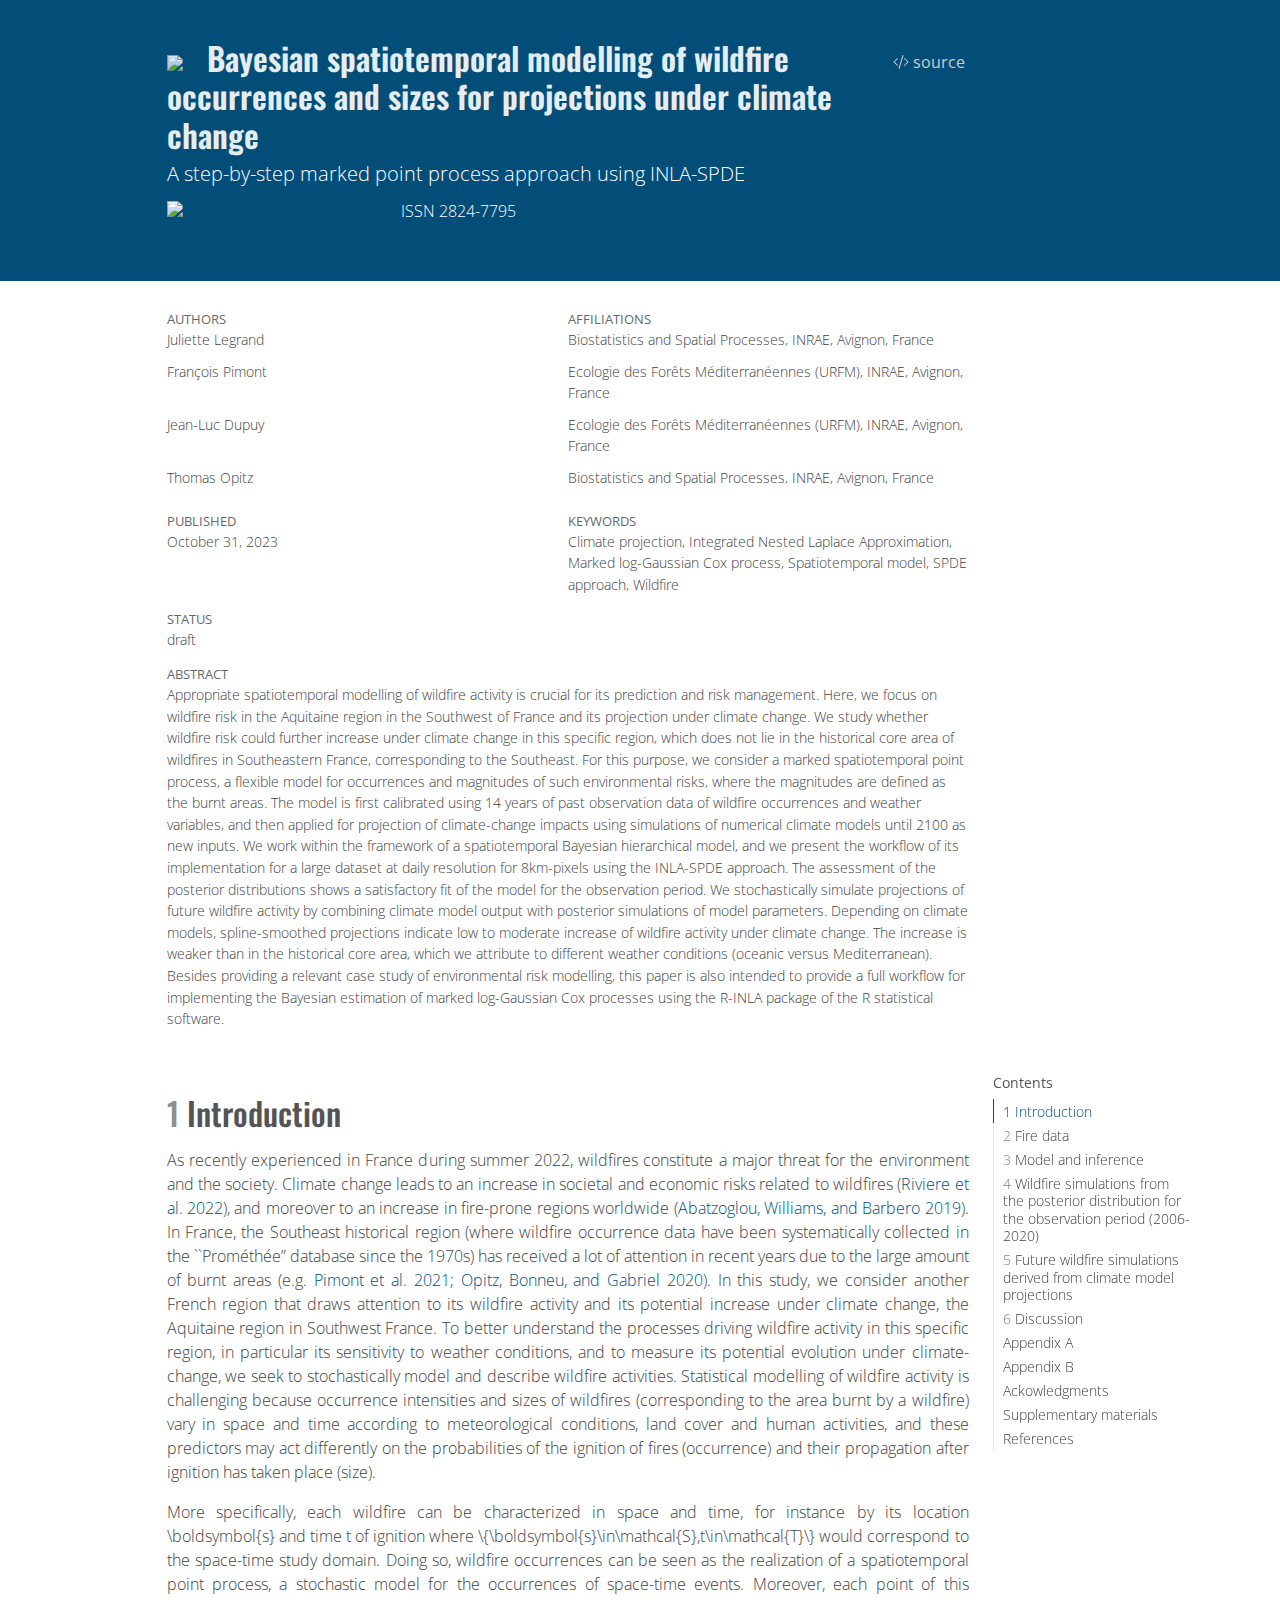
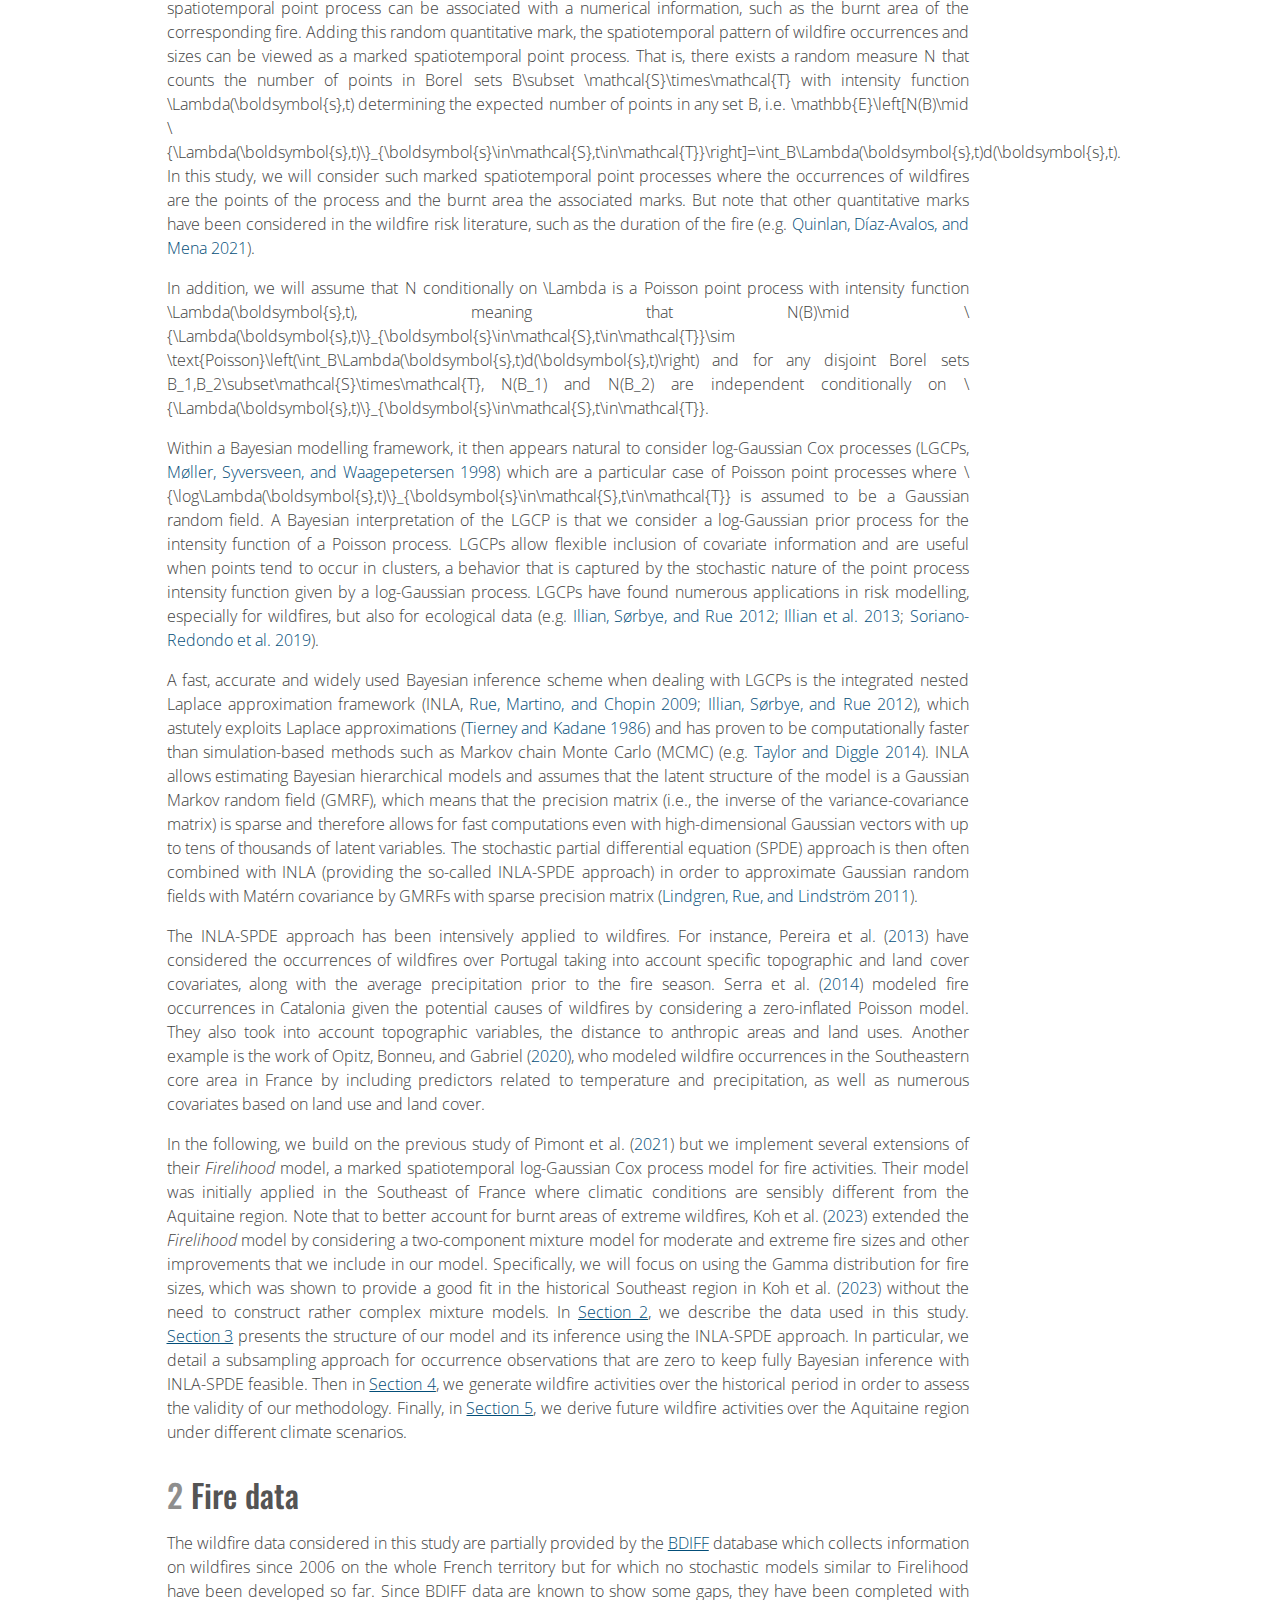
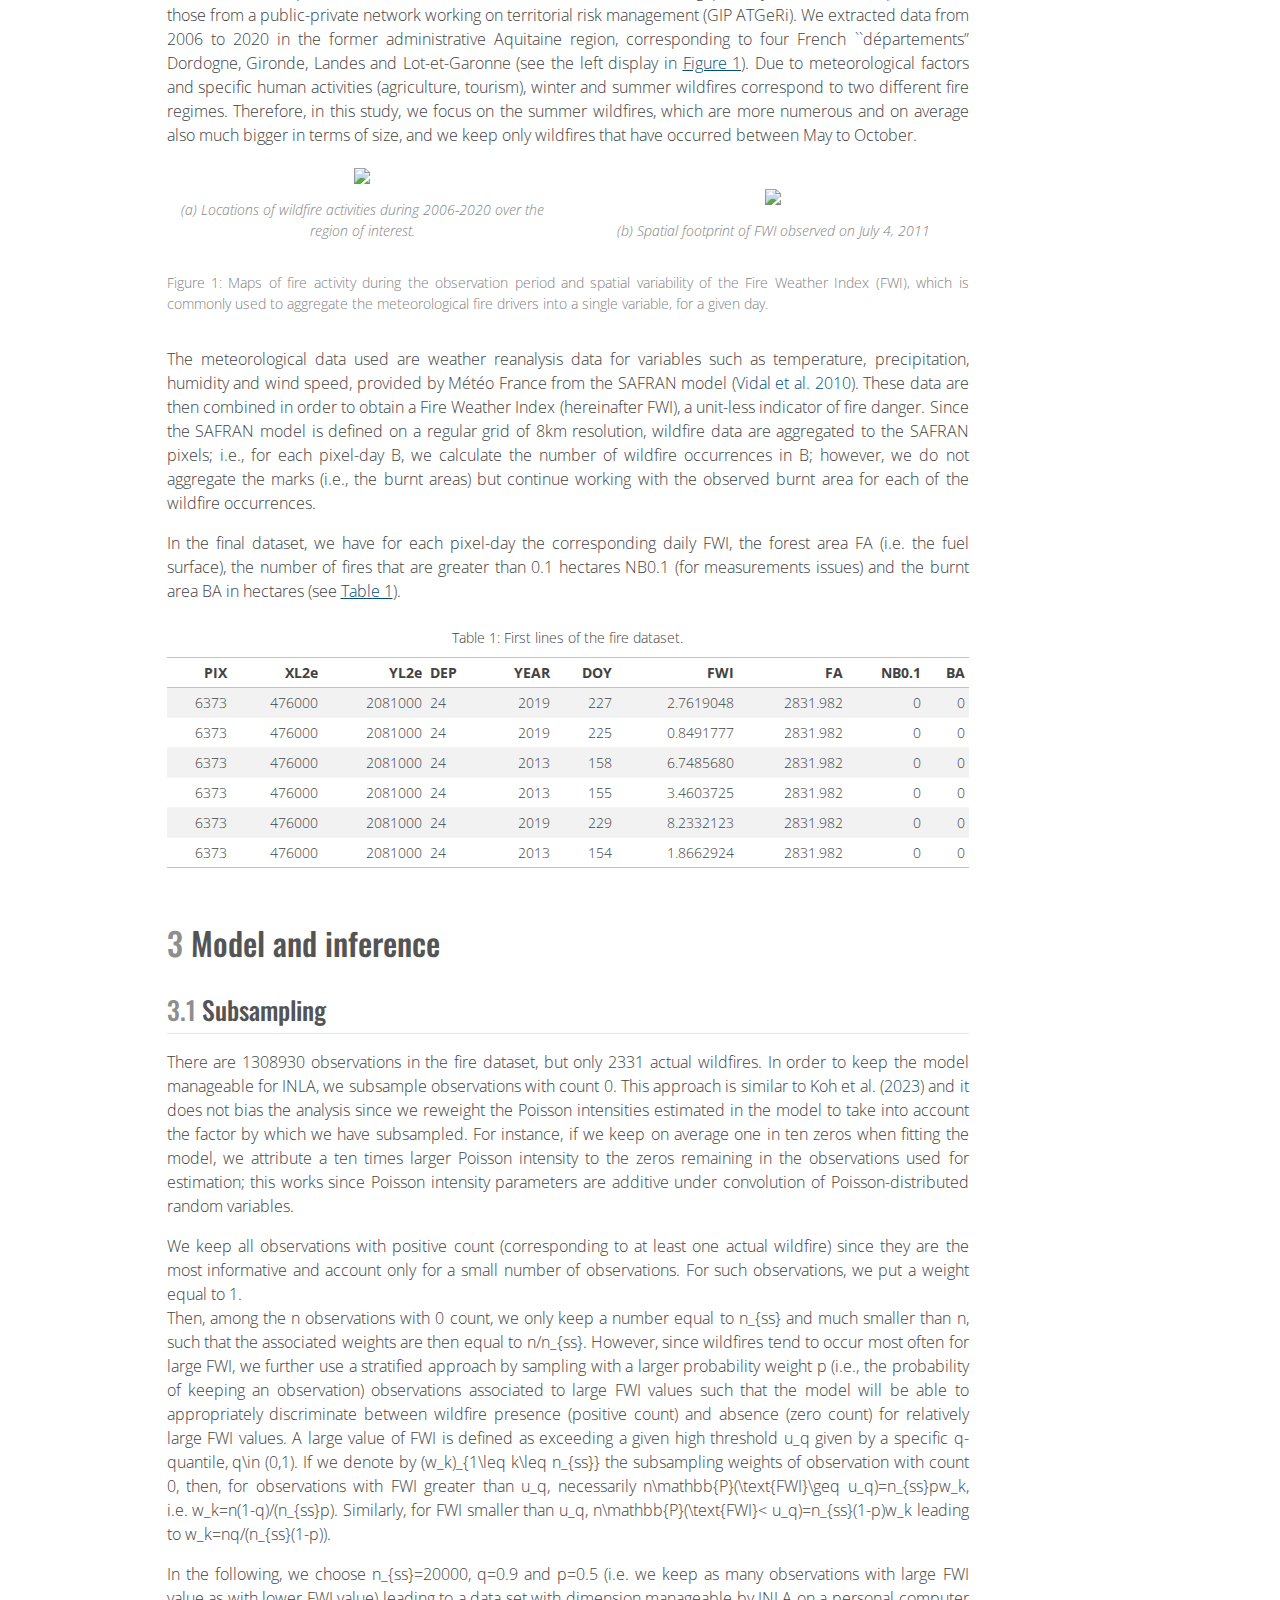
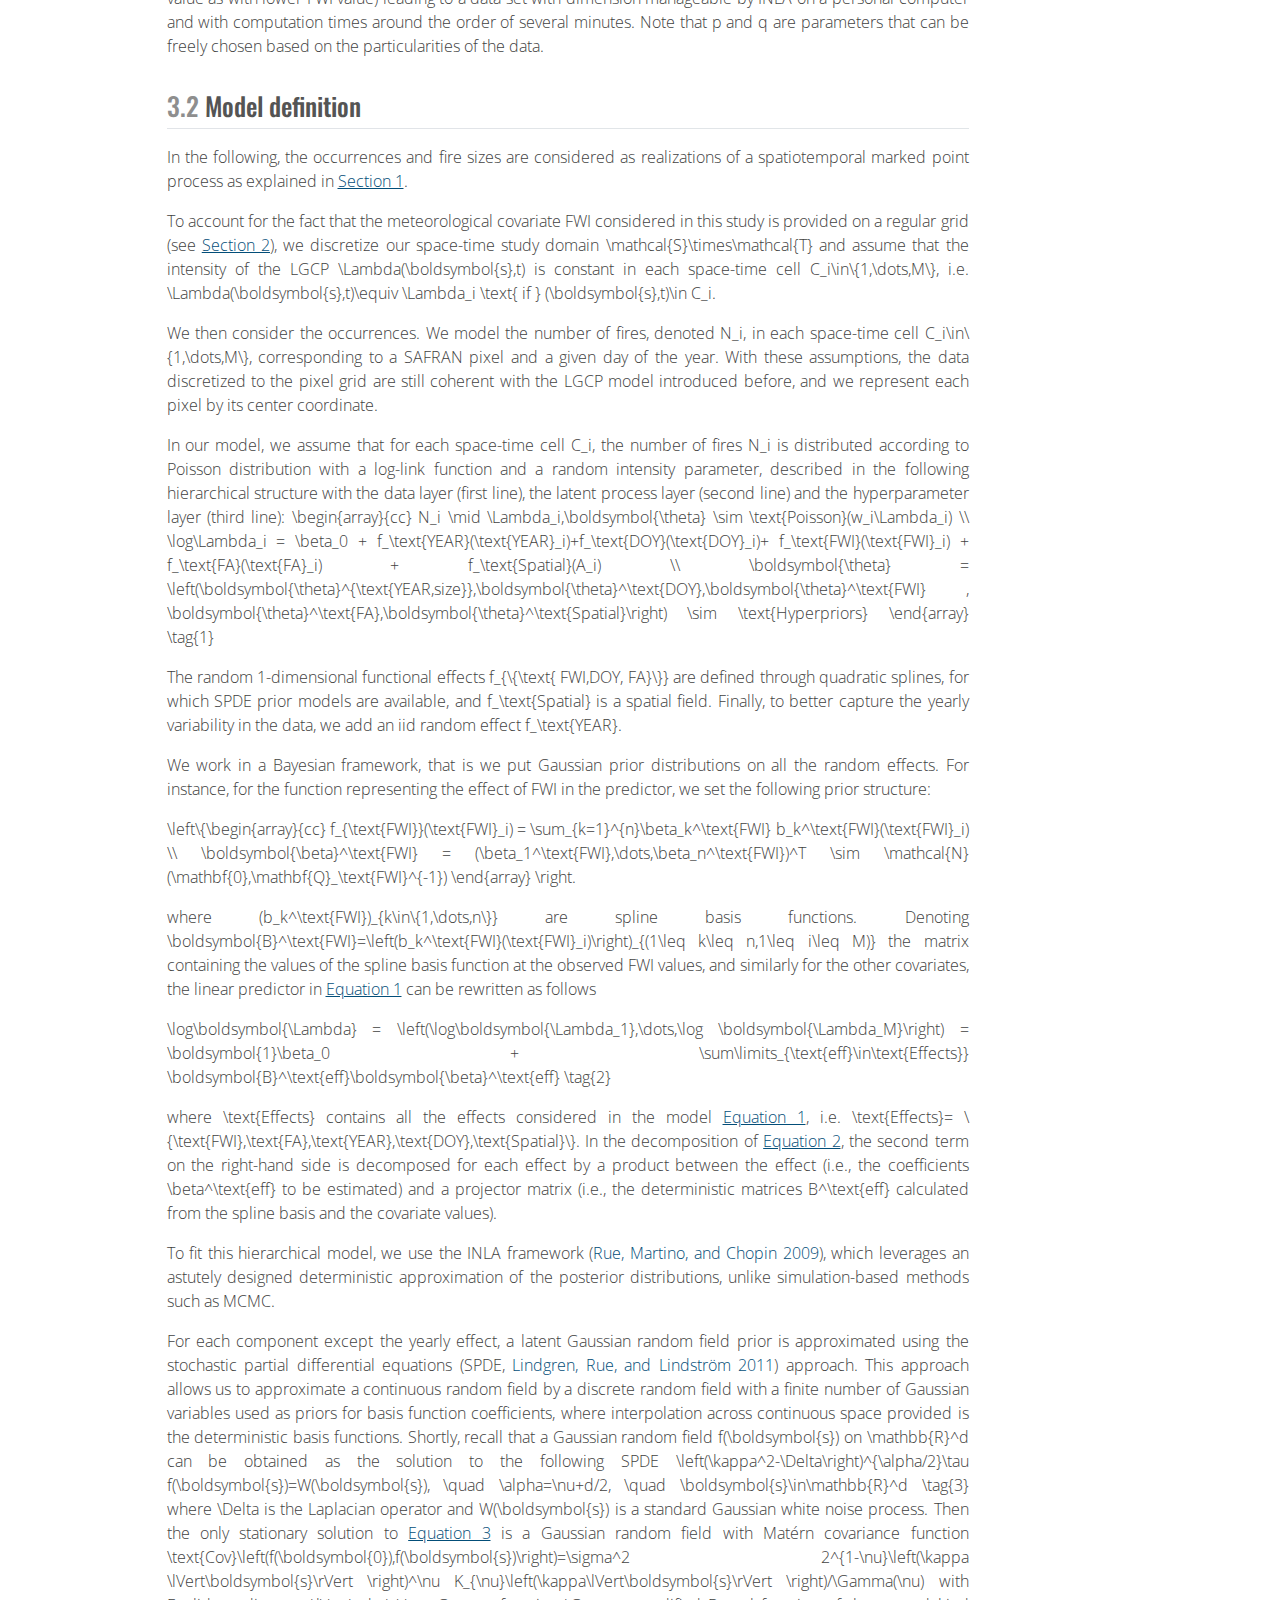
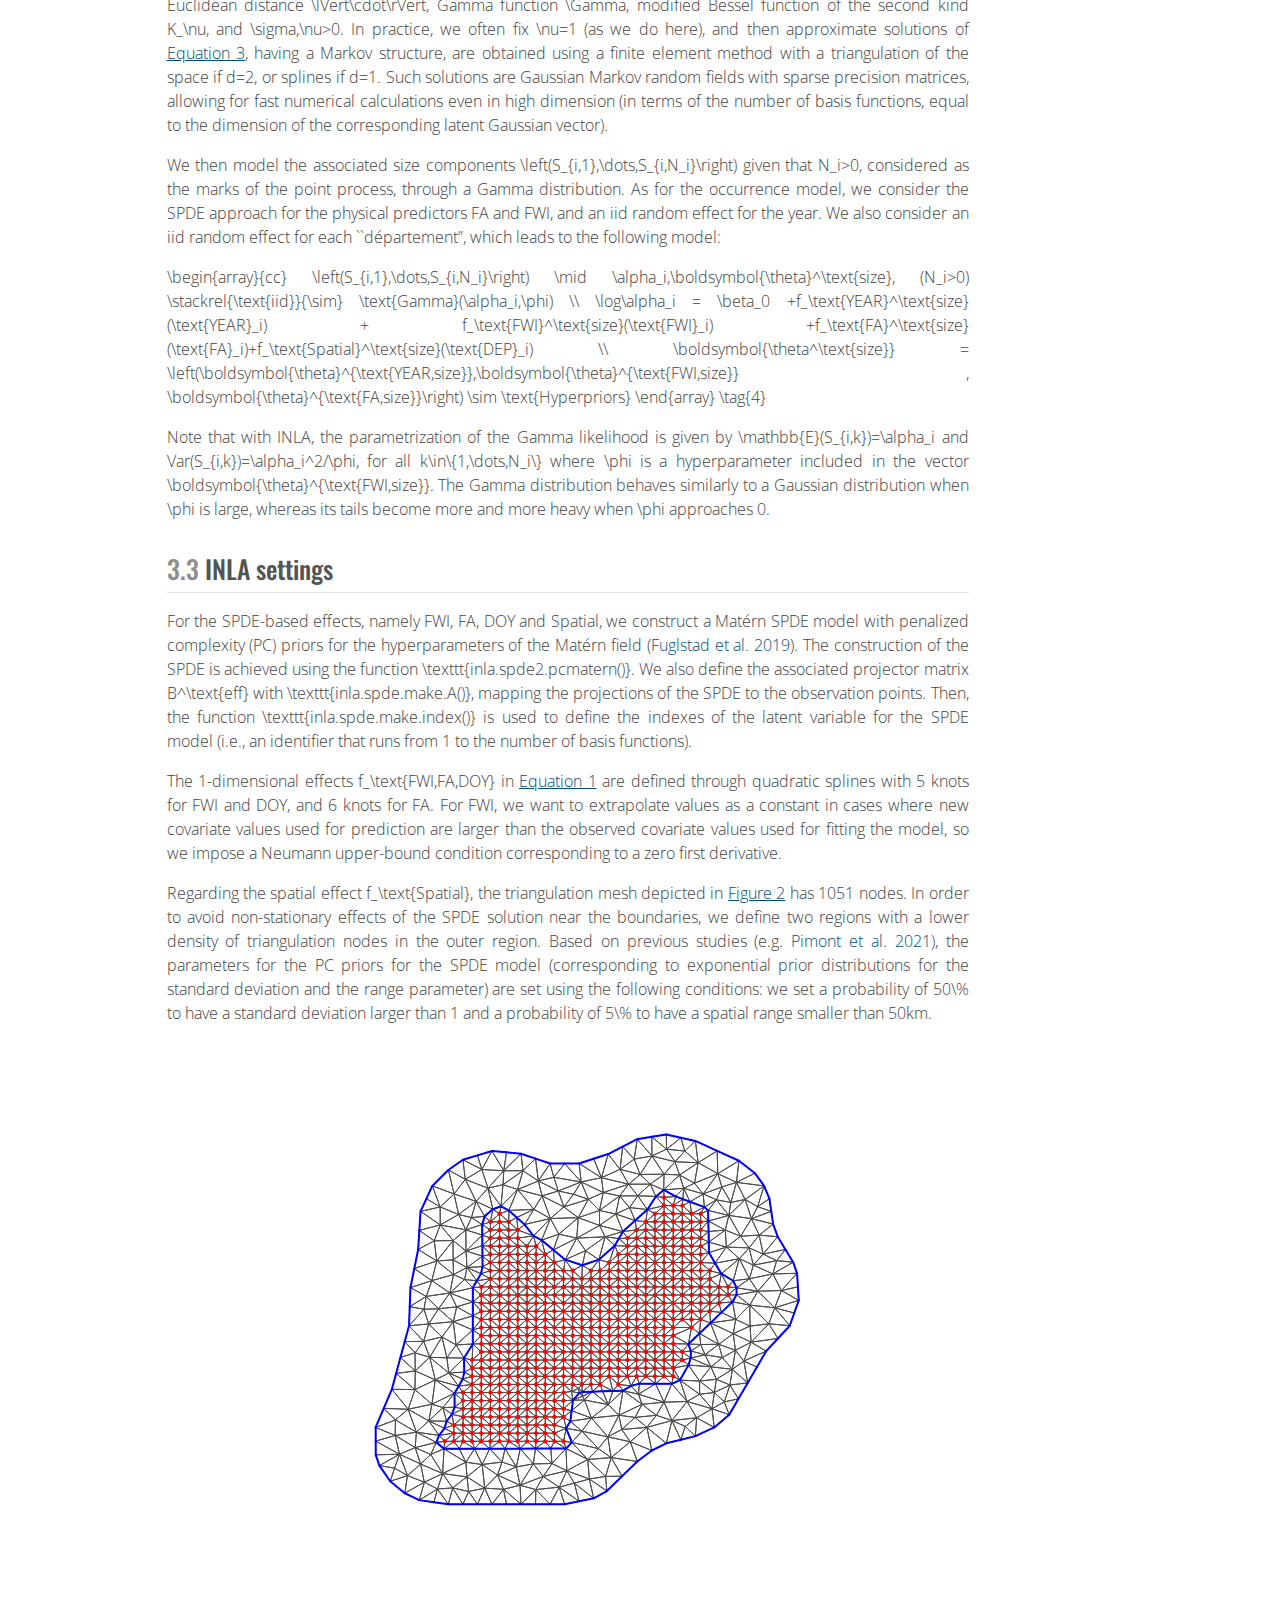
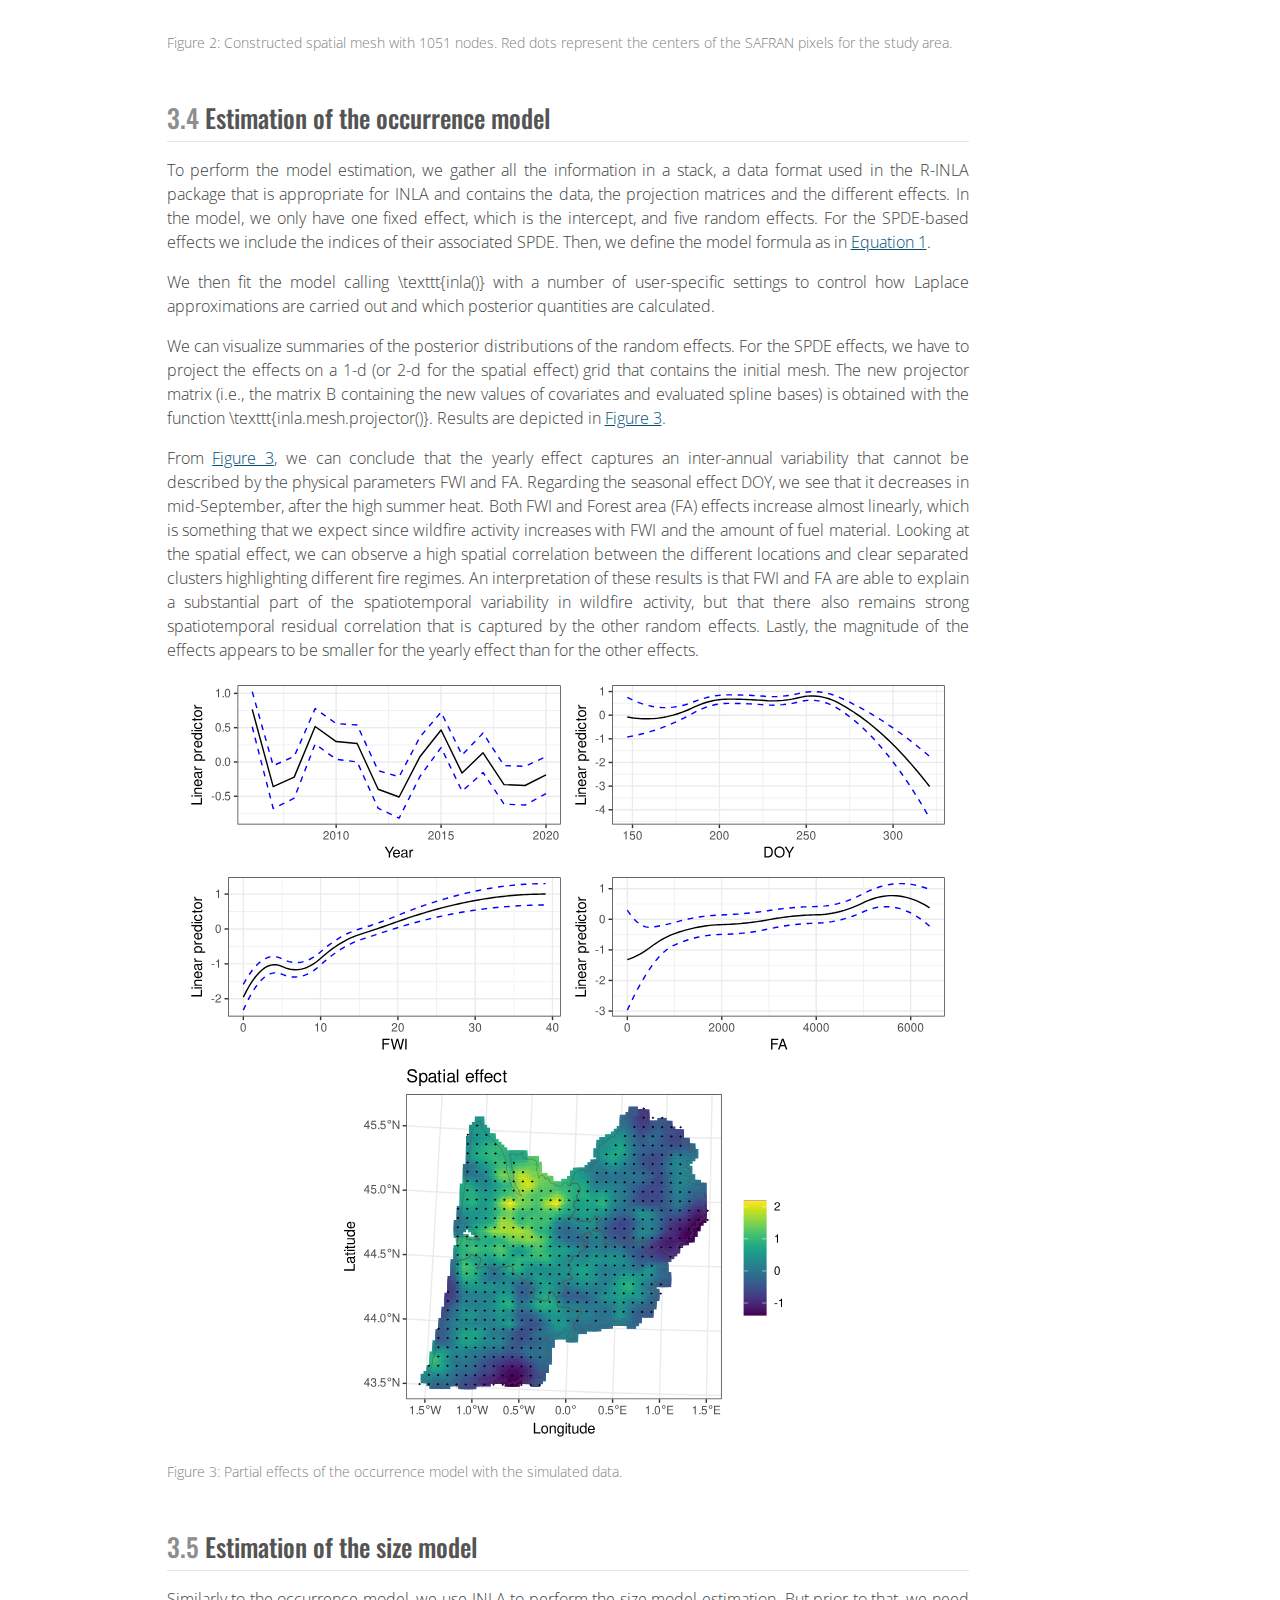
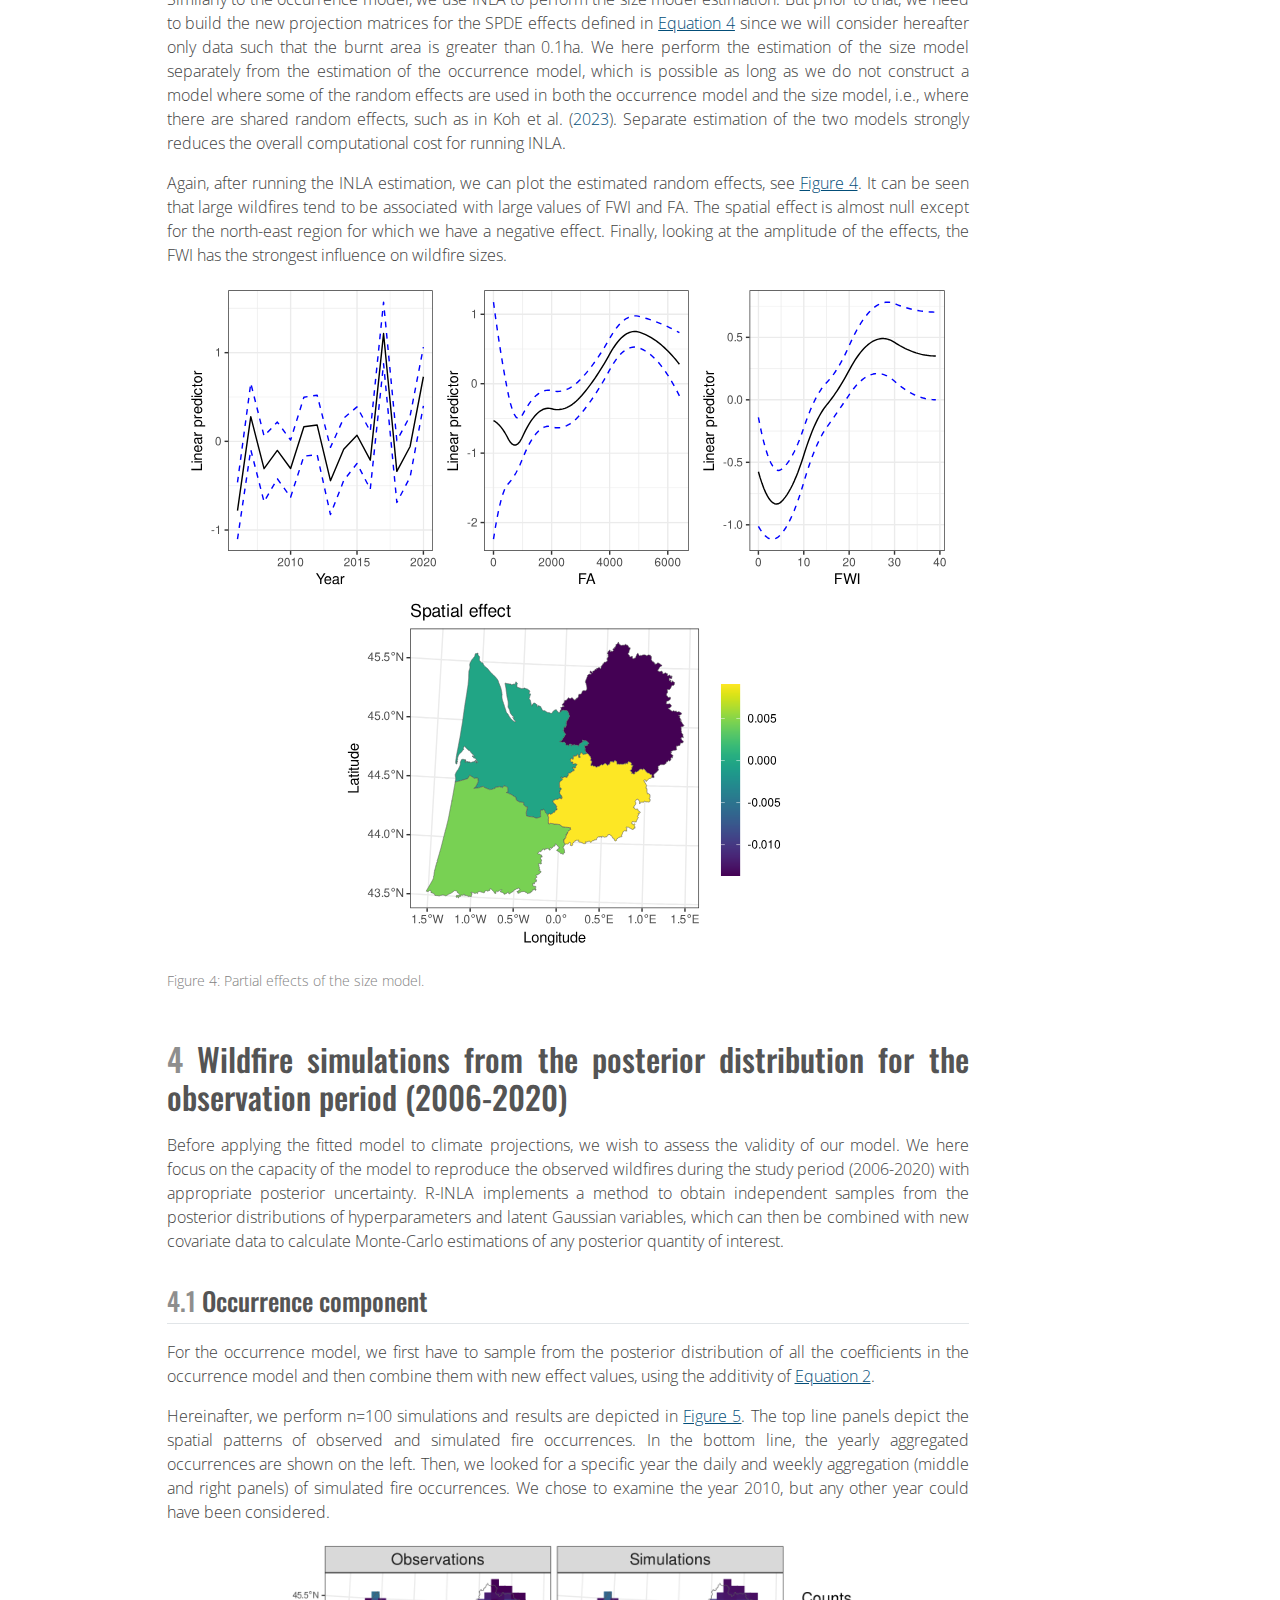
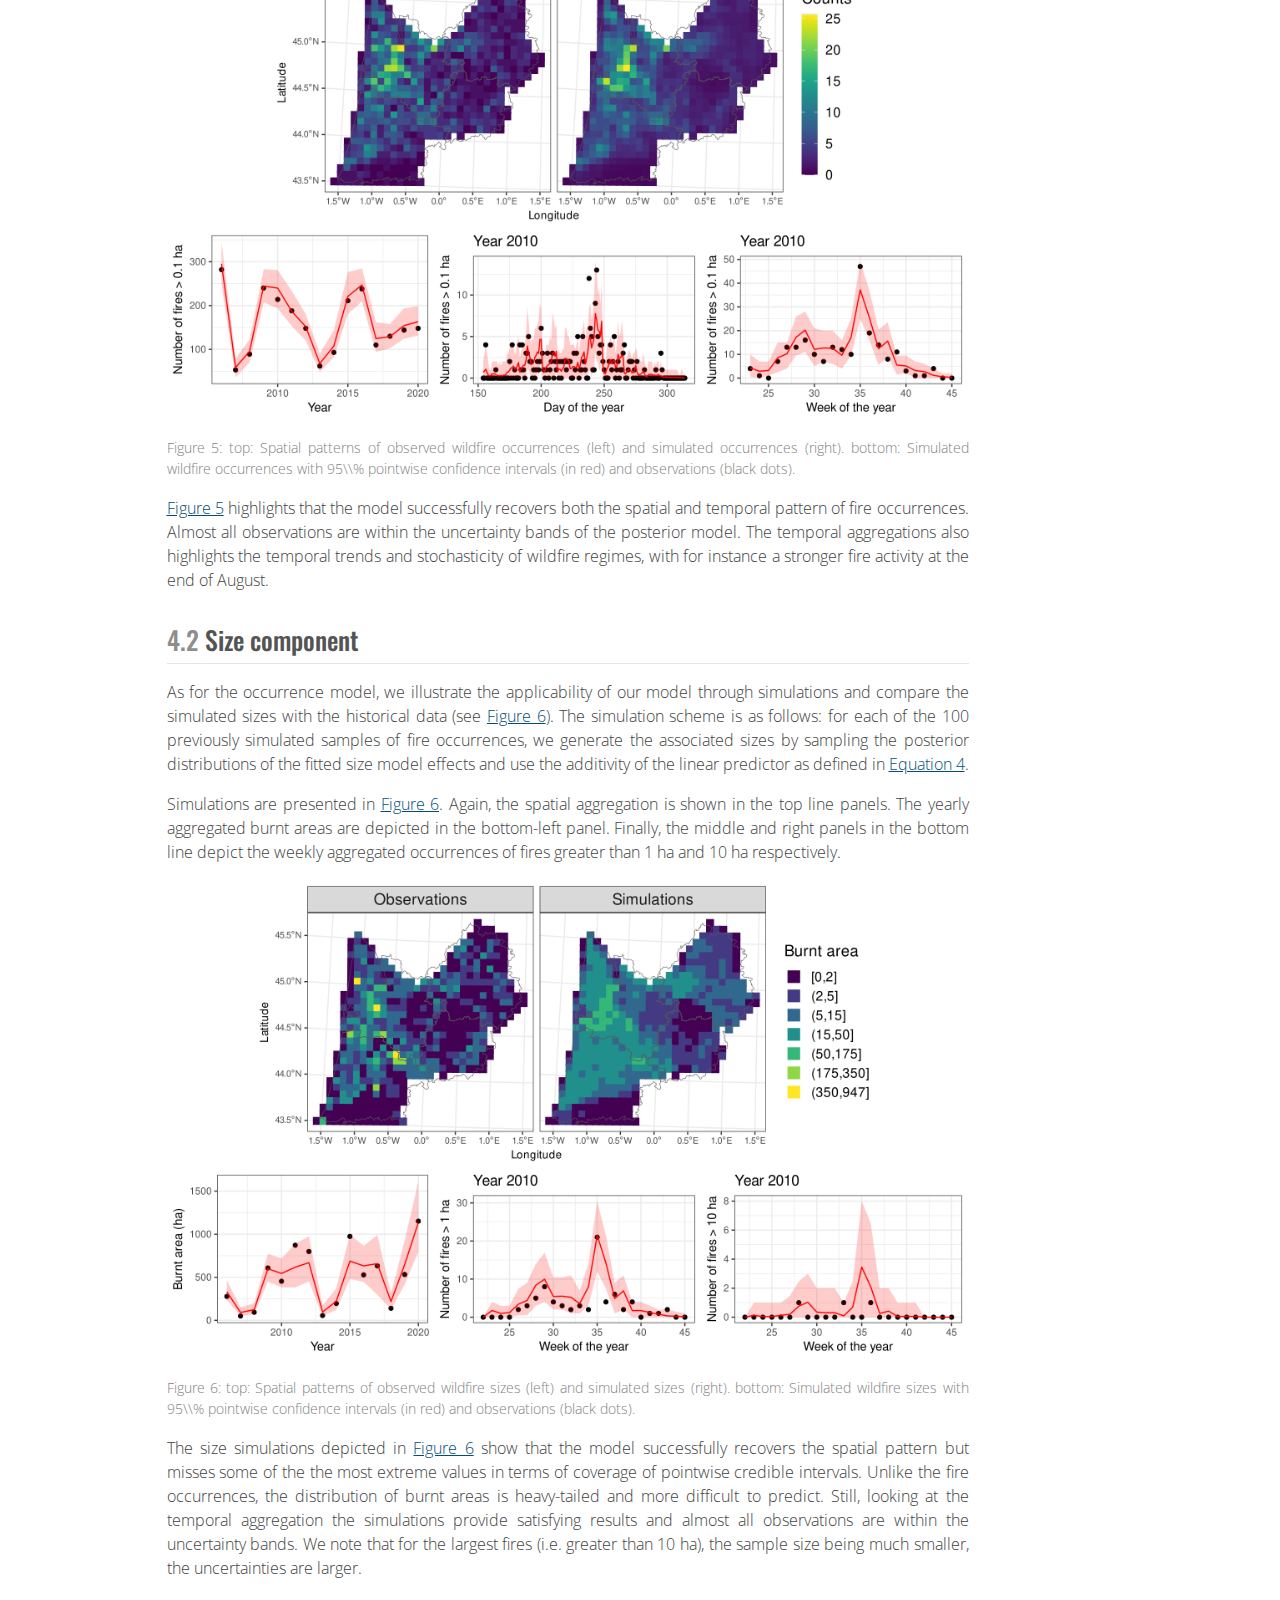
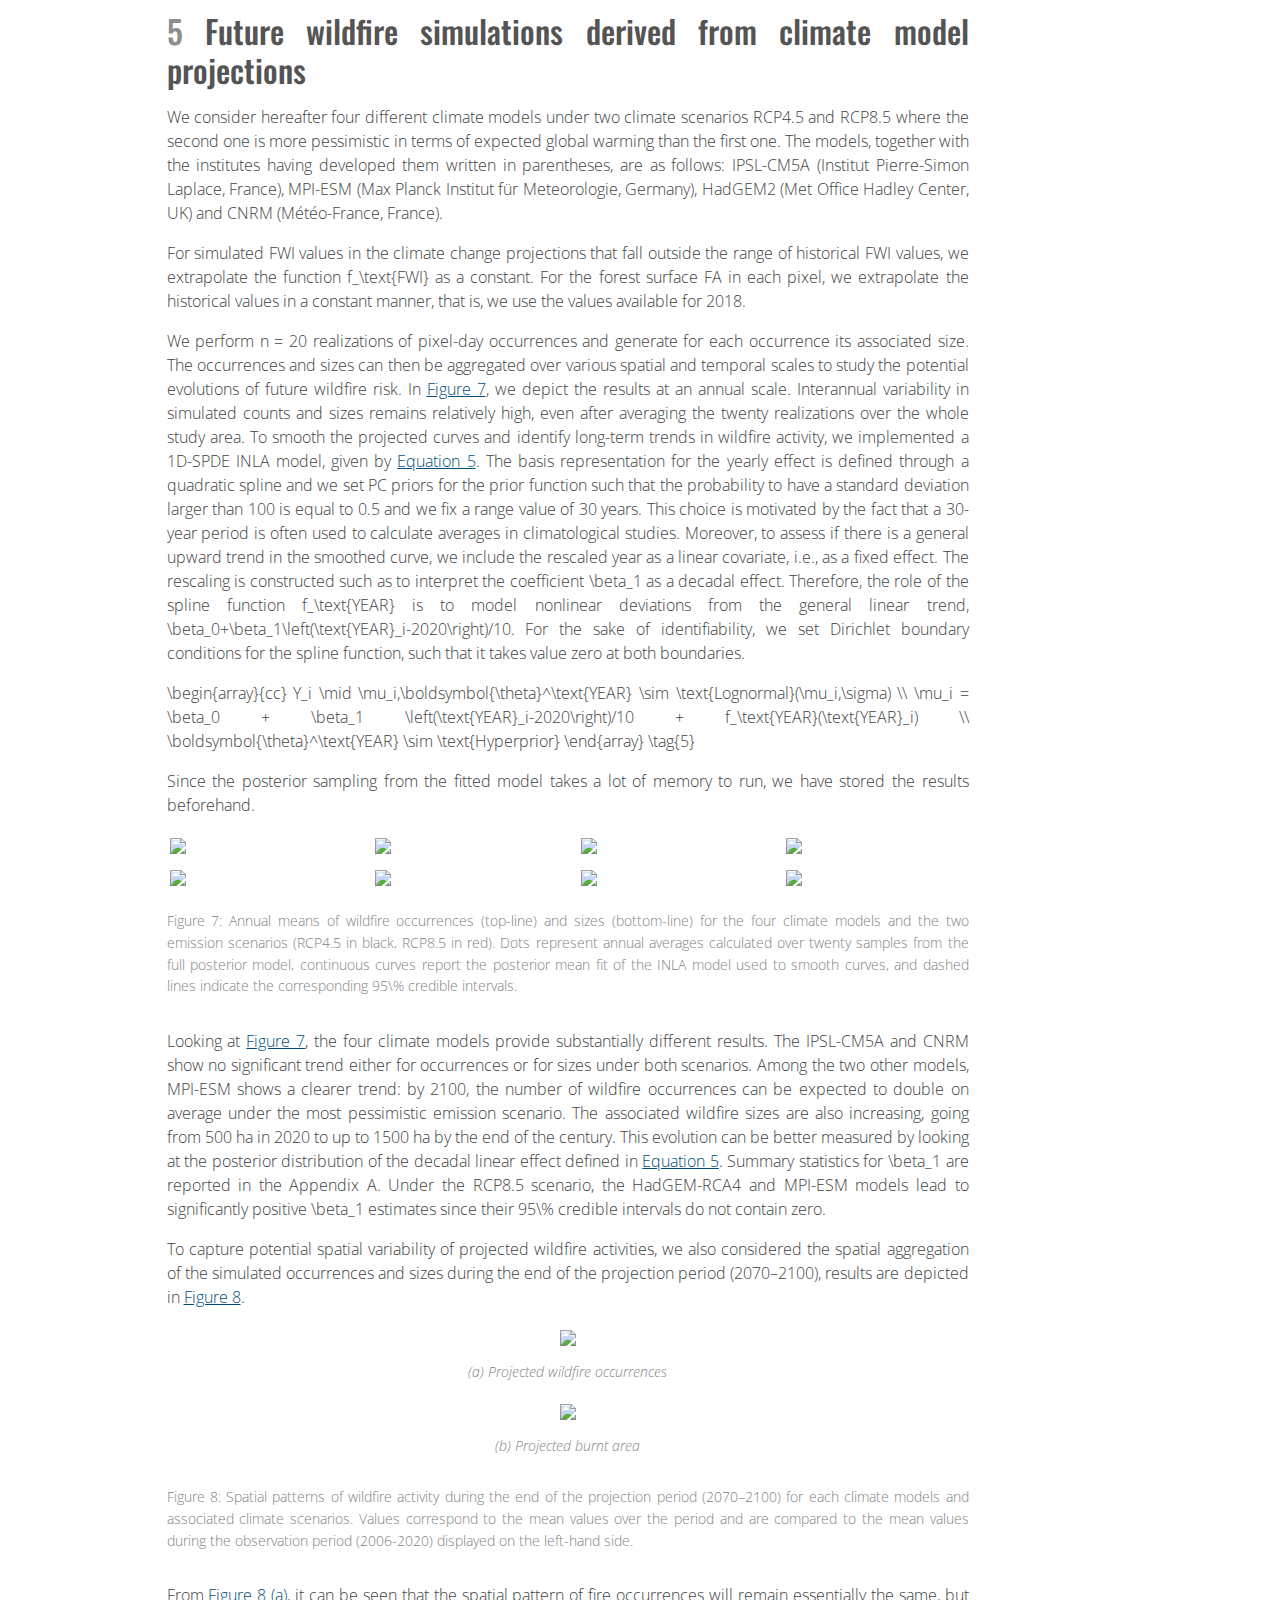
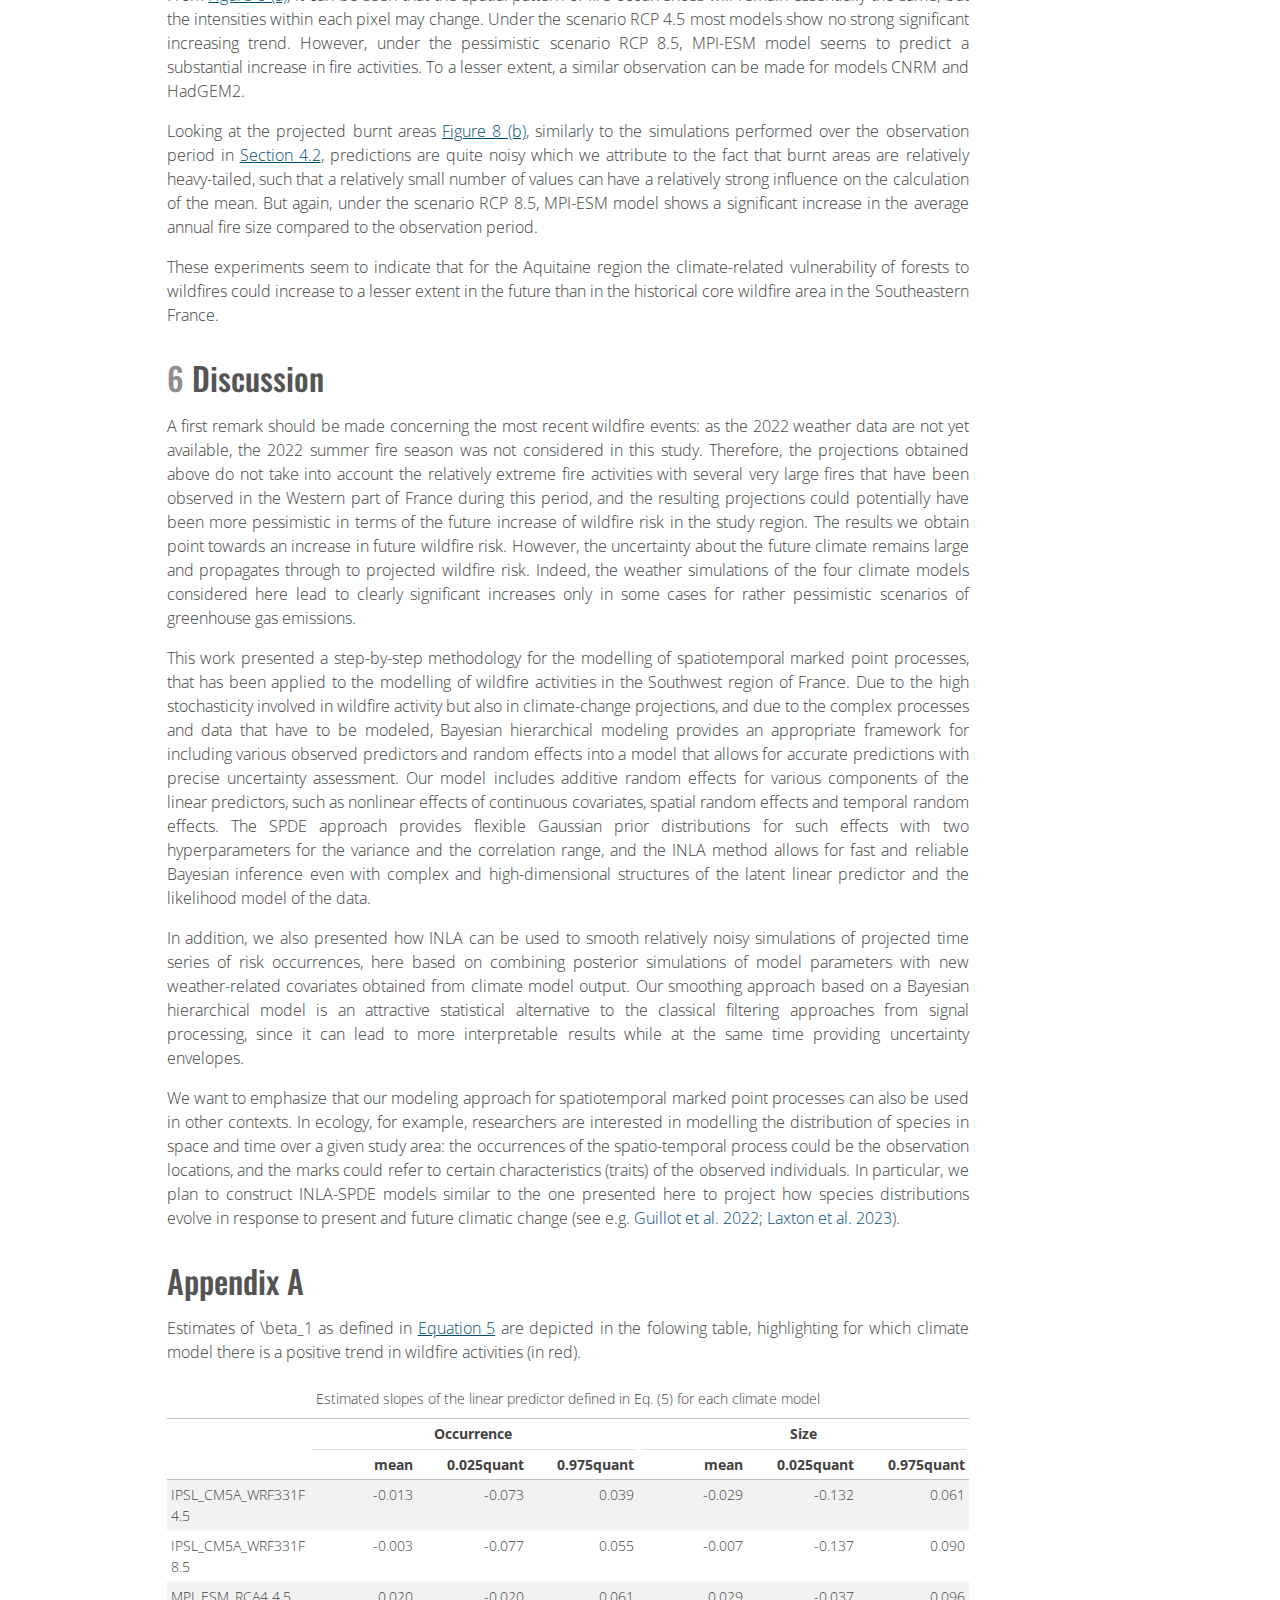
==== submitted-202310-legrand-wildfire.html @ 8aec4b0f "Built site for gh-pages" ====
<!DOCTYPE html>
<html xmlns="http://www.w3.org/1999/xhtml" lang="en" xml:lang="en"><head>

<meta charset="utf-8">
<meta name="generator" content="quarto-1.3.450">

<meta name="viewport" content="width=device-width, initial-scale=1.0, user-scalable=yes">

<meta name="author" content="Juliette Legrand">
<meta name="author" content="François Pimont">
<meta name="author" content="Jean-Luc Dupuy">
<meta name="author" content="Thomas Opitz">
<meta name="dcterms.date" content="2023-10-31">
<meta name="keywords" content="Climate projection, Integrated Nested Laplace Approximation, Marked log-Gaussian Cox process, Spatiotemporal model, SPDE approach, Wildfire">

<title>Bayesian spatiotemporal modelling of wildfire occurrences and sizes for projections under climate change</title>
<style>
code{white-space: pre-wrap;}
span.smallcaps{font-variant: small-caps;}
div.columns{display: flex; gap: min(4vw, 1.5em);}
div.column{flex: auto; overflow-x: auto;}
div.hanging-indent{margin-left: 1.5em; text-indent: -1.5em;}
ul.task-list{list-style: none;}
ul.task-list li input[type="checkbox"] {
  width: 0.8em;
  margin: 0 0.8em 0.2em -1em; /* quarto-specific, see https://github.com/quarto-dev/quarto-cli/issues/4556 */ 
  vertical-align: middle;
}
/* CSS for syntax highlighting */
pre > code.sourceCode { white-space: pre; position: relative; }
pre > code.sourceCode > span { display: inline-block; line-height: 1.25; }
pre > code.sourceCode > span:empty { height: 1.2em; }
.sourceCode { overflow: visible; }
code.sourceCode > span { color: inherit; text-decoration: inherit; }
div.sourceCode { margin: 1em 0; }
pre.sourceCode { margin: 0; }
@media screen {
div.sourceCode { overflow: auto; }
}
@media print {
pre > code.sourceCode { white-space: pre-wrap; }
pre > code.sourceCode > span { text-indent: -5em; padding-left: 5em; }
}
pre.numberSource code
  { counter-reset: source-line 0; }
pre.numberSource code > span
  { position: relative; left: -4em; counter-increment: source-line; }
pre.numberSource code > span > a:first-child::before
  { content: counter(source-line);
    position: relative; left: -1em; text-align: right; vertical-align: baseline;
    border: none; display: inline-block;
    -webkit-touch-callout: none; -webkit-user-select: none;
    -khtml-user-select: none; -moz-user-select: none;
    -ms-user-select: none; user-select: none;
    padding: 0 4px; width: 4em;
  }
pre.numberSource { margin-left: 3em;  padding-left: 4px; }
div.sourceCode
  {   }
@media screen {
pre > code.sourceCode > span > a:first-child::before { text-decoration: underline; }
}
/* CSS for citations */
div.csl-bib-body { }
div.csl-entry {
  clear: both;
}
.hanging-indent div.csl-entry {
  margin-left:2em;
  text-indent:-2em;
}
div.csl-left-margin {
  min-width:2em;
  float:left;
}
div.csl-right-inline {
  margin-left:2em;
  padding-left:1em;
}
div.csl-indent {
  margin-left: 2em;
}</style>


<script src="submitted-202310-legrand-wildfire_files/libs/clipboard/clipboard.min.js"></script>
<script src="submitted-202310-legrand-wildfire_files/libs/quarto-html/quarto.js"></script>
<script src="submitted-202310-legrand-wildfire_files/libs/quarto-html/popper.min.js"></script>
<script src="submitted-202310-legrand-wildfire_files/libs/quarto-html/tippy.umd.min.js"></script>
<script src="submitted-202310-legrand-wildfire_files/libs/quarto-html/anchor.min.js"></script>
<link href="submitted-202310-legrand-wildfire_files/libs/quarto-html/tippy.css" rel="stylesheet">
<link href="submitted-202310-legrand-wildfire_files/libs/quarto-html/quarto-syntax-highlighting.css" rel="stylesheet" id="quarto-text-highlighting-styles">
<script src="submitted-202310-legrand-wildfire_files/libs/bootstrap/bootstrap.min.js"></script>
<link href="submitted-202310-legrand-wildfire_files/libs/bootstrap/bootstrap-icons.css" rel="stylesheet">
<link href="submitted-202310-legrand-wildfire_files/libs/bootstrap/bootstrap.min.css" rel="stylesheet" id="quarto-bootstrap" data-mode="light">
<style>

      .quarto-title-block .quarto-title-banner h1,
      .quarto-title-block .quarto-title-banner h2,
      .quarto-title-block .quarto-title-banner h3,
      .quarto-title-block .quarto-title-banner h4,
      .quarto-title-block .quarto-title-banner h5,
      .quarto-title-block .quarto-title-banner h6
      {
        color: #FFFFFF;
      }

      .quarto-title-block .quarto-title-banner {
        color: #FFFFFF;
background: #034E79;
      }
</style>

<script src="submitted-202310-legrand-wildfire_files/libs/kePrint/kePrint.js"></script>
<link href="submitted-202310-legrand-wildfire_files/libs/lightable/lightable.css" rel="stylesheet">

  <script>window.backupDefine = window.define; window.define = undefined;</script><script src="https://cdn.jsdelivr.net/npm/katex@0.15.1/dist/katex.min.js"></script>
  <script>document.addEventListener("DOMContentLoaded", function () {
 var mathElements = document.getElementsByClassName("math");
 var macros = [];
 for (var i = 0; i < mathElements.length; i++) {
  var texText = mathElements[i].firstChild;
  if (mathElements[i].tagName == "SPAN") {
   katex.render(texText.data, mathElements[i], {
    displayMode: mathElements[i].classList.contains('display'),
    throwOnError: false,
    macros: macros,
    fleqn: false
   });
}}});
  </script>
  <script>window.define = window.backupDefine; window.backupDefine = undefined;</script><link rel="stylesheet" href="https://cdn.jsdelivr.net/npm/katex@0.15.1/dist/katex.min.css">

</head>

<body>

<header id="title-block-header" class="quarto-title-block default page-columns page-full">
  
  <div class="quarto-title-banner page-columns page-full">
    <div class="quarto-title column-body">
      <div class="quarto-title-block"><div><h1 class="title"><a href="https://computo.sfds.asso.fr">
        <img src="https://computo.sfds.asso.fr/assets/img/logo_notext_white.png" height="60px">
      </a> &nbsp; Bayesian spatiotemporal modelling of wildfire occurrences and sizes for projections under climate change</h1><button type="button" class="btn code-tools-button" id="quarto-code-tools-source"><i class="bi"></i> source</button></div></div>
            <p class="subtitle lead">A step-by-step marked point process approach using INLA-SPDE</p>
            <p><a href="http://creativecommons.org/licenses/by/4.0/"><img src="https://i.creativecommons.org/l/by/4.0/80x15.png" alt="Creative Commons BY License"></a>
ISSN 2824-7795</p>
                </div>
  </div>
    
    <div class="quarto-title-meta-author">
      <div class="quarto-title-meta-heading">Authors</div>
      <div class="quarto-title-meta-heading">Affiliations</div>
          
          <div class="quarto-title-meta-contents">
        Juliette Legrand 
      </div>
          
          <div class="quarto-title-meta-contents">
              <p class="affiliation">
                  <a href="https://biosp.mathnum.inrae.fr/">
                  Biostatistics and Spatial Processes, INRAE, Avignon, France
                  </a>
                </p>
            </div>
            <div class="quarto-title-meta-contents">
        François Pimont 
      </div>
          
          <div class="quarto-title-meta-contents">
              <p class="affiliation">
                  <a href="https://www6.paca.inrae.fr/ecologie_des_forets_mediterraneennes/Les-personnes/Personnels-permanents/DUPUY-Jean-Luc">
                  Ecologie des Forêts Méditerranéennes (URFM), INRAE, Avignon, France
                  </a>
                </p>
            </div>
            <div class="quarto-title-meta-contents">
        <a href="https://biosp.mathnum.inrae.fr/homepage-thomas-opitz">Jean-Luc Dupuy</a> 
      </div>
          
          <div class="quarto-title-meta-contents">
              <p class="affiliation">
                  Ecologie des Forêts Méditerranéennes (URFM), INRAE, Avignon, France
                </p>
            </div>
            <div class="quarto-title-meta-contents">
        <a href="https://biosp.mathnum.inrae.fr/homepage-thomas-opitz">Thomas Opitz</a> 
      </div>
          
          <div class="quarto-title-meta-contents">
              <p class="affiliation">
                  <a href="https://biosp.mathnum.inrae.fr/">
                  Biostatistics and Spatial Processes, INRAE, Avignon, France
                  </a>
                </p>
            </div>
        </div>
                    
  <div class="quarto-title-meta">
                                
      <div>
      <div class="quarto-title-meta-heading">Published</div>
      <div class="quarto-title-meta-contents">
        <p class="date">October 31, 2023</p>
      </div>
    </div>
                                    
      
                  
      <div>
      <div class="quarto-title-meta-heading">Keywords</div>
      <div class="quarto-title-meta-contents">
        <p class="date">Climate projection, Integrated Nested Laplace Approximation, Marked log-Gaussian Cox process, Spatiotemporal model, SPDE approach, Wildfire</p>
      </div>
    </div>
    
    <div>
      <div class="quarto-title-meta-heading">Status</div>
      <div class="quarto-title-meta-contents">
              <p class="date">draft</p>
                  </div>
    </div>

  </div>
                                                
  <div>
    <div class="abstract">
    <div class="abstract-title">Abstract</div>
      <p>Appropriate spatiotemporal modelling of wildfire activity is crucial for its prediction and risk management. Here, we focus on wildfire risk in the Aquitaine region in the Southwest of France and its projection under climate change. We study whether wildfire risk could further increase under climate change in this specific region, which does not lie in the historical core area of wildfires in Southeastern France, corresponding to the Southeast. For this purpose, we consider a marked spatiotemporal point process, a flexible model for occurrences and magnitudes of such environmental risks, where the magnitudes are defined as the burnt areas. The model is first calibrated using 14 years of past observation data of wildfire occurrences and weather variables, and then applied for projection of climate-change impacts using simulations of numerical climate models until 2100 as new inputs. We work within the framework of a spatiotemporal Bayesian hierarchical model, and we present the workflow of its implementation for a large dataset at daily resolution for 8km-pixels using the INLA-SPDE approach. The assessment of the posterior distributions shows a satisfactory fit of the model for the observation period. We stochastically simulate projections of future wildfire activity by combining climate model output with posterior simulations of model parameters. Depending on climate models, spline-smoothed projections indicate low to moderate increase of wildfire activity under climate change. The increase is weaker than in the historical core area, which we attribute to different weather conditions (oceanic versus Mediterranean). Besides providing a relevant case study of environmental risk modelling, this paper is also intended to provide a full workflow for implementing the Bayesian estimation of marked log-Gaussian Cox processes using the R-INLA package of the R statistical software.</p>
    </div>
  </div>

  </header><div id="quarto-content" class="page-columns page-rows-contents page-layout-article">
<div id="quarto-margin-sidebar" class="sidebar margin-sidebar">
  <nav id="TOC" role="doc-toc" class="toc-active">
    <h2 id="toc-title">Contents</h2>
   
  <ul>
  <li><a href="#sec-intro" id="toc-sec-intro" class="nav-link active" data-scroll-target="#sec-intro"><span class="header-section-number">1</span> Introduction</a></li>
  <li><a href="#sec-data" id="toc-sec-data" class="nav-link" data-scroll-target="#sec-data"><span class="header-section-number">2</span> Fire data</a></li>
  <li><a href="#sec-model-inf" id="toc-sec-model-inf" class="nav-link" data-scroll-target="#sec-model-inf"><span class="header-section-number">3</span> Model and inference</a>
  <ul class="collapse">
  <li><a href="#subsampling" id="toc-subsampling" class="nav-link" data-scroll-target="#subsampling"><span class="header-section-number">3.1</span> Subsampling</a></li>
  <li><a href="#sec-model" id="toc-sec-model" class="nav-link" data-scroll-target="#sec-model"><span class="header-section-number">3.2</span> Model definition</a></li>
  <li><a href="#inla-settings" id="toc-inla-settings" class="nav-link" data-scroll-target="#inla-settings"><span class="header-section-number">3.3</span> INLA settings</a></li>
  <li><a href="#estimation-of-the-occurrence-model" id="toc-estimation-of-the-occurrence-model" class="nav-link" data-scroll-target="#estimation-of-the-occurrence-model"><span class="header-section-number">3.4</span> Estimation of the occurrence model</a></li>
  <li><a href="#estimation-of-the-size-model" id="toc-estimation-of-the-size-model" class="nav-link" data-scroll-target="#estimation-of-the-size-model"><span class="header-section-number">3.5</span> Estimation of the size model</a></li>
  </ul></li>
  <li><a href="#sec-sim" id="toc-sec-sim" class="nav-link" data-scroll-target="#sec-sim"><span class="header-section-number">4</span> Wildfire simulations from the posterior distribution for the observation period (2006-2020)</a>
  <ul class="collapse">
  <li><a href="#occurrence-component" id="toc-occurrence-component" class="nav-link" data-scroll-target="#occurrence-component"><span class="header-section-number">4.1</span> Occurrence component</a></li>
  <li><a href="#sec-sim-sizes" id="toc-sec-sim-sizes" class="nav-link" data-scroll-target="#sec-sim-sizes"><span class="header-section-number">4.2</span> Size component</a></li>
  </ul></li>
  <li><a href="#sec-proj" id="toc-sec-proj" class="nav-link" data-scroll-target="#sec-proj"><span class="header-section-number">5</span> Future wildfire simulations derived from climate model projections</a></li>
  <li><a href="#discussion" id="toc-discussion" class="nav-link" data-scroll-target="#discussion"><span class="header-section-number">6</span> Discussion</a></li>
  <li><a href="#appendix-a" id="toc-appendix-a" class="nav-link" data-scroll-target="#appendix-a">Appendix A</a></li>
  <li><a href="#appendix-b" id="toc-appendix-b" class="nav-link" data-scroll-target="#appendix-b">Appendix B</a></li>
  <li><a href="#ackowledgments" id="toc-ackowledgments" class="nav-link" data-scroll-target="#ackowledgments">Ackowledgments</a></li>
  <li><a href="#supplementary-materials" id="toc-supplementary-materials" class="nav-link" data-scroll-target="#supplementary-materials">Supplementary materials</a></li>
  <li><a href="#references" id="toc-references" class="nav-link" data-scroll-target="#references">References</a></li>
  
  </ul>
</nav>
</div>
<main class="content quarto-banner-title-block" id="quarto-document-content">



<section id="sec-intro" class="level1" data-number="1">
<h1 data-number="1"><span class="header-section-number">1</span> Introduction</h1>
<p>As recently experienced in France during summer 2022, wildfires constitute a major threat for the environment and the society. Climate change leads to an increase in societal and economic risks related to wildfires <span class="citation" data-cites="Riviere2022">(<a href="#ref-Riviere2022" role="doc-biblioref">Riviere et al. 2022</a>)</span>, and moreover to an increase in fire-prone regions worldwide <span class="citation" data-cites="Abatzoglou2019">(<a href="#ref-Abatzoglou2019" role="doc-biblioref">Abatzoglou, Williams, and Barbero 2019</a>)</span>. In France, the Southeast historical region (where wildfire occurrence data have been systematically collected in the ``Prométhée” database since the 1970s) has received a lot of attention in recent years due to the large amount of burnt areas <span class="citation" data-cites="Pimont2021 Opitz2020">(e.g. <a href="#ref-Pimont2021" role="doc-biblioref">Pimont et al. 2021</a>; <a href="#ref-Opitz2020" role="doc-biblioref">Opitz, Bonneu, and Gabriel 2020</a>)</span>. In this study, we consider another French region that draws attention to its wildfire activity and its potential increase under climate change, the Aquitaine region in Southwest France. To better understand the processes driving wildfire activity in this specific region, in particular its sensitivity to weather conditions, and to measure its potential evolution under climate-change, we seek to stochastically model and describe wildfire activities. Statistical modelling of wildfire activity is challenging because occurrence intensities and sizes of wildfires (corresponding to the area burnt by a wildfire) vary in space and time according to meteorological conditions, land cover and human activities, and these predictors may act differently on the probabilities of the ignition of fires (occurrence) and their propagation after ignition has taken place (size).</p>
<p>More specifically, each wildfire can be characterized in space and time, for instance by its location <span class="math inline">\boldsymbol{s}</span> and time <span class="math inline">t</span> of ignition where <span class="math inline">\{\boldsymbol{s}\in\mathcal{S},t\in\mathcal{T}\}</span> would correspond to the space-time study domain. Doing so, wildfire occurrences can be seen as the realization of a spatiotemporal point process, a stochastic model for the occurrences of space-time events. Moreover, each point of this spatiotemporal point process can be associated with a numerical information, such as the burnt area of the corresponding fire. Adding this random quantitative mark, the spatiotemporal pattern of wildfire occurrences and sizes can be viewed as a marked spatiotemporal point process. That is, there exists a random measure <span class="math inline">N</span> that counts the number of points in Borel sets <span class="math inline">B\subset \mathcal{S}\times\mathcal{T}</span> with intensity function <span class="math inline">\Lambda(\boldsymbol{s},t)</span> determining the expected number of points in any set <span class="math inline">B</span>, i.e.&nbsp;<span class="math display">\mathbb{E}\left[N(B)\mid \{\Lambda(\boldsymbol{s},t)\}_{\boldsymbol{s}\in\mathcal{S},t\in\mathcal{T}}\right]=\int_B\Lambda(\boldsymbol{s},t)d(\boldsymbol{s},t).</span> In this study, we will consider such marked spatiotemporal point processes where the occurrences of wildfires are the points of the process and the burnt area the associated marks. But note that other quantitative marks have been considered in the wildfire risk literature, such as the duration of the fire <span class="citation" data-cites="Quinlan2021">(e.g. <a href="#ref-Quinlan2021" role="doc-biblioref">Quinlan, Díaz-Avalos, and Mena 2021</a>)</span>.</p>
<p>In addition, we will assume that <span class="math inline">N</span> conditionally on <span class="math inline">\Lambda</span> is a Poisson point process with intensity function <span class="math inline">\Lambda(\boldsymbol{s},t)</span>, meaning that <span class="math display">N(B)\mid \{\Lambda(\boldsymbol{s},t)\}_{\boldsymbol{s}\in\mathcal{S},t\in\mathcal{T}}\sim \text{Poisson}\left(\int_B\Lambda(\boldsymbol{s},t)d(\boldsymbol{s},t)\right)</span> and for any disjoint Borel sets <span class="math inline">B_1,B_2\subset\mathcal{S}\times\mathcal{T}</span>, <span class="math inline">N(B_1)</span> and <span class="math inline">N(B_2)</span> are independent conditionally on <span class="math inline">\{\Lambda(\boldsymbol{s},t)\}_{\boldsymbol{s}\in\mathcal{S},t\in\mathcal{T}}</span>.</p>
<p>Within a Bayesian modelling framework, it then appears natural to consider log-Gaussian Cox processes <span class="citation" data-cites="moller1998log">(LGCPs, <a href="#ref-moller1998log" role="doc-biblioref">Møller, Syversveen, and Waagepetersen 1998</a>)</span> which are a particular case of Poisson point processes where <span class="math inline">\{\log\Lambda(\boldsymbol{s},t)\}_{\boldsymbol{s}\in\mathcal{S},t\in\mathcal{T}}</span> is assumed to be a Gaussian random field. A Bayesian interpretation of the LGCP is that we consider a log-Gaussian prior process for the intensity function of a Poisson process. LGCPs allow flexible inclusion of covariate information and are useful when points tend to occur in clusters, a behavior that is captured by the stochastic nature of the point process intensity function given by a log-Gaussian process. LGCPs have found numerous applications in risk modelling, especially for wildfires, but also for ecological data <span class="citation" data-cites="Illian2012 Illian2013 Soriano2019">(e.g. <a href="#ref-Illian2012" role="doc-biblioref">Illian, Sørbye, and Rue 2012</a>; <a href="#ref-Illian2013" role="doc-biblioref">Illian et al. 2013</a>; <a href="#ref-Soriano2019" role="doc-biblioref">Soriano-Redondo et al. 2019</a>)</span>.</p>
<p>A fast, accurate and widely used Bayesian inference scheme when dealing with LGCPs is the integrated nested Laplace approximation framework <span class="citation" data-cites="Rue2009 Illian2012">(INLA, <a href="#ref-Rue2009" role="doc-biblioref">Rue, Martino, and Chopin 2009</a>; <a href="#ref-Illian2012" role="doc-biblioref">Illian, Sørbye, and Rue 2012</a>)</span>, which astutely exploits Laplace approximations <span class="citation" data-cites="Tierney1986Laplace">(<a href="#ref-Tierney1986Laplace" role="doc-biblioref">Tierney and Kadane 1986</a>)</span> and has proven to be computationally faster than simulation-based methods such as Markov chain Monte Carlo (MCMC) <span class="citation" data-cites="Taylor2014">(e.g. <a href="#ref-Taylor2014" role="doc-biblioref">Taylor and Diggle 2014</a>)</span>. INLA allows estimating Bayesian hierarchical models and assumes that the latent structure of the model is a Gaussian Markov random field (GMRF), which means that the precision matrix (i.e., the inverse of the variance-covariance matrix) is sparse and therefore allows for fast computations even with high-dimensional Gaussian vectors with up to tens of thousands of latent variables. The stochastic partial differential equation (SPDE) approach is then often combined with INLA (providing the so-called INLA-SPDE approach) in order to approximate Gaussian random fields with Matérn covariance by GMRFs with sparse precision matrix <span class="citation" data-cites="Lindgren2011SPDE">(<a href="#ref-Lindgren2011SPDE" role="doc-biblioref">Lindgren, Rue, and Lindström 2011</a>)</span>.</p>
<p>The INLA-SPDE approach has been intensively applied to wildfires. For instance, <span class="citation" data-cites="pereira2013quantification">Pereira et al. (<a href="#ref-pereira2013quantification" role="doc-biblioref">2013</a>)</span> have considered the occurrences of wildfires over Portugal taking into account specific topographic and land cover covariates, along with the average precipitation prior to the fire season. <span class="citation" data-cites="serra2014spatio">Serra et al. (<a href="#ref-serra2014spatio" role="doc-biblioref">2014</a>)</span> modeled fire occurrences in Catalonia given the potential causes of wildfires by considering a zero-inflated Poisson model. They also took into account topographic variables, the distance to anthropic areas and land uses. Another example is the work of <span class="citation" data-cites="Opitz2020">Opitz, Bonneu, and Gabriel (<a href="#ref-Opitz2020" role="doc-biblioref">2020</a>)</span>, who modeled wildfire occurrences in the Southeastern core area in France by including predictors related to temperature and precipitation, as well as numerous covariates based on land use and land cover.</p>
<p>In the following, we build on the previous study of <span class="citation" data-cites="Pimont2021">Pimont et al. (<a href="#ref-Pimont2021" role="doc-biblioref">2021</a>)</span> but we implement several extensions of their <em>Firelihood</em> model, a marked spatiotemporal log-Gaussian Cox process model for fire activities. Their model was initially applied in the Southeast of France where climatic conditions are sensibly different from the Aquitaine region. Note that to better account for burnt areas of extreme wildfires, <span class="citation" data-cites="Koh2021">Koh et al. (<a href="#ref-Koh2021" role="doc-biblioref">2023</a>)</span> extended the <em>Firelihood</em> model by considering a two-component mixture model for moderate and extreme fire sizes and other improvements that we include in our model. Specifically, we will focus on using the Gamma distribution for fire sizes, which was shown to provide a good fit in the historical Southeast region in <span class="citation" data-cites="Koh2021">Koh et al. (<a href="#ref-Koh2021" role="doc-biblioref">2023</a>)</span> without the need to construct rather complex mixture models. In <a href="#sec-data">Section&nbsp;2</a>, we describe the data used in this study. <a href="#sec-model-inf">Section&nbsp;3</a> presents the structure of our model and its inference using the INLA-SPDE approach. In particular, we detail a subsampling approach for occurrence observations that are zero to keep fully Bayesian inference with INLA-SPDE feasible. Then in <a href="#sec-sim">Section&nbsp;4</a>, we generate wildfire activities over the historical period in order to assess the validity of our methodology. Finally, in <a href="#sec-proj">Section&nbsp;5</a>, we derive future wildfire activities over the Aquitaine region under different climate scenarios.</p>
</section>
<section id="sec-data" class="level1" data-number="2">
<h1 data-number="2"><span class="header-section-number">2</span> Fire data</h1>
<p>The wildfire data considered in this study are partially provided by the <a href="https://bdiff.agriculture.gouv.fr/">BDIFF</a> database which collects information on wildfires since 2006 on the whole French territory but for which no stochastic models similar to Firelihood have been developed so far. Since BDIFF data are known to show some gaps, they have been completed with those from a public-private network working on territorial risk management (GIP ATGeRi). We extracted data from 2006 to 2020 in the former administrative Aquitaine region, corresponding to four French ``départements” Dordogne, Gironde, Landes and Lot-et-Garonne (see the left display in <a href="#fig-data">Figure&nbsp;1</a>). Due to meteorological factors and specific human activities (agriculture, tourism), winter and summer wildfires correspond to two different fire regimes. Therefore, in this study, we focus on the summer wildfires, which are more numerous and on average also much bigger in terms of size, and we keep only wildfires that have occurred between May to October.</p>
<div id="fig-data" class="quarto-layout-panel">
<figure class="figure">
<div class="quarto-layout-row quarto-layout-valign-bottom">
<div class="quarto-layout-cell quarto-layout-cell-subref" style="flex-basis: 50.0%;justify-content: center;">
<div id="fig-fire-plot" class="quarto-figure quarto-figure-center anchored">
<figure class="figure">
<p><img src="computo_figures/map_aquitaine.png" class="img-fluid figure-img" data-ref-parent="fig-data"></p>
<figcaption class="figure-caption">(a) Locations of wildfire activities during 2006-2020 over the region of interest.</figcaption>
</figure>
</div>
</div>
<div class="quarto-layout-cell quarto-layout-cell-subref" style="flex-basis: 50.0%;justify-content: center;">
<div id="fig-FWI-plot" class="quarto-figure quarto-figure-center anchored">
<figure class="figure">
<p><img src="computo_figures/FWI_map.png" class="img-fluid figure-img" data-widht="10%" data-ref-parent="fig-data"></p>
<figcaption class="figure-caption">(b) Spatial footprint of FWI observed on July 4, 2011</figcaption>
</figure>
</div>
</div>
</div>
<p></p><figcaption class="figure-caption">Figure&nbsp;1: Maps of fire activity during the observation period and spatial variability of the Fire Weather Index (FWI), which is commonly used to aggregate the meteorological fire drivers into a single variable, for a given day.</figcaption><p></p>
</figure>
</div>
<p>The meteorological data used are weather reanalysis data for variables such as temperature, precipitation, humidity and wind speed, provided by Météo France from the SAFRAN model <span class="citation" data-cites="vidal201050">(<a href="#ref-vidal201050" role="doc-biblioref">Vidal et al. 2010</a>)</span>. These data are then combined in order to obtain a Fire Weather Index (hereinafter FWI), a unit-less indicator of fire danger. Since the SAFRAN model is defined on a regular grid of 8km resolution, wildfire data are aggregated to the SAFRAN pixels; i.e., for each pixel-day <span class="math inline">B</span>, we calculate the number of wildfire occurrences in <span class="math inline">B</span>; however, we do not aggregate the marks (i.e., the burnt areas) but continue working with the observed burnt area for each of the wildfire occurrences.</p>
<p>In the final dataset, we have for each pixel-day the corresponding daily FWI, the forest area FA (i.e.&nbsp;the fuel surface), the number of fires that are greater than <span class="math inline">0.1</span> hectares NB0.1 (for measurements issues) and the burnt area BA in hectares (see <a href="#tbl-dataset">Table&nbsp;1</a>).</p>
<div class="cell">
<div class="cell-output-display">
<div id="tbl-dataset" class="anchored">
<table data-quarto-postprocess="true" class="table table-sm table-striped small">
<caption>Table&nbsp;1: First lines of the fire dataset.</caption>
<thead>
<tr class="header">
<th style="text-align: right;" data-quarto-table-cell-role="th">PIX</th>
<th style="text-align: right;" data-quarto-table-cell-role="th">XL2e</th>
<th style="text-align: right;" data-quarto-table-cell-role="th">YL2e</th>
<th style="text-align: left;" data-quarto-table-cell-role="th">DEP</th>
<th style="text-align: right;" data-quarto-table-cell-role="th">YEAR</th>
<th style="text-align: right;" data-quarto-table-cell-role="th">DOY</th>
<th style="text-align: right;" data-quarto-table-cell-role="th">FWI</th>
<th style="text-align: right;" data-quarto-table-cell-role="th">FA</th>
<th style="text-align: right;" data-quarto-table-cell-role="th">NB0.1</th>
<th style="text-align: right;" data-quarto-table-cell-role="th">BA</th>
</tr>
</thead>
<tbody>
<tr class="odd">
<td style="text-align: right;">6373</td>
<td style="text-align: right;">476000</td>
<td style="text-align: right;">2081000</td>
<td style="text-align: left;">24</td>
<td style="text-align: right;">2019</td>
<td style="text-align: right;">227</td>
<td style="text-align: right;">2.7619048</td>
<td style="text-align: right;">2831.982</td>
<td style="text-align: right;">0</td>
<td style="text-align: right;">0</td>
</tr>
<tr class="even">
<td style="text-align: right;">6373</td>
<td style="text-align: right;">476000</td>
<td style="text-align: right;">2081000</td>
<td style="text-align: left;">24</td>
<td style="text-align: right;">2019</td>
<td style="text-align: right;">225</td>
<td style="text-align: right;">0.8491777</td>
<td style="text-align: right;">2831.982</td>
<td style="text-align: right;">0</td>
<td style="text-align: right;">0</td>
</tr>
<tr class="odd">
<td style="text-align: right;">6373</td>
<td style="text-align: right;">476000</td>
<td style="text-align: right;">2081000</td>
<td style="text-align: left;">24</td>
<td style="text-align: right;">2013</td>
<td style="text-align: right;">158</td>
<td style="text-align: right;">6.7485680</td>
<td style="text-align: right;">2831.982</td>
<td style="text-align: right;">0</td>
<td style="text-align: right;">0</td>
</tr>
<tr class="even">
<td style="text-align: right;">6373</td>
<td style="text-align: right;">476000</td>
<td style="text-align: right;">2081000</td>
<td style="text-align: left;">24</td>
<td style="text-align: right;">2013</td>
<td style="text-align: right;">155</td>
<td style="text-align: right;">3.4603725</td>
<td style="text-align: right;">2831.982</td>
<td style="text-align: right;">0</td>
<td style="text-align: right;">0</td>
</tr>
<tr class="odd">
<td style="text-align: right;">6373</td>
<td style="text-align: right;">476000</td>
<td style="text-align: right;">2081000</td>
<td style="text-align: left;">24</td>
<td style="text-align: right;">2019</td>
<td style="text-align: right;">229</td>
<td style="text-align: right;">8.2332123</td>
<td style="text-align: right;">2831.982</td>
<td style="text-align: right;">0</td>
<td style="text-align: right;">0</td>
</tr>
<tr class="even">
<td style="text-align: right;">6373</td>
<td style="text-align: right;">476000</td>
<td style="text-align: right;">2081000</td>
<td style="text-align: left;">24</td>
<td style="text-align: right;">2013</td>
<td style="text-align: right;">154</td>
<td style="text-align: right;">1.8662924</td>
<td style="text-align: right;">2831.982</td>
<td style="text-align: right;">0</td>
<td style="text-align: right;">0</td>
</tr>
</tbody>
</table>
</div>


</div>
</div>
</section>
<section id="sec-model-inf" class="level1" data-number="3">
<h1 data-number="3"><span class="header-section-number">3</span> Model and inference</h1>
<section id="subsampling" class="level2" data-number="3.1">
<h2 data-number="3.1" class="anchored" data-anchor-id="subsampling"><span class="header-section-number">3.1</span> Subsampling</h2>
<p>There are 1308930 observations in the fire dataset, but only 2331 actual wildfires. In order to keep the model manageable for INLA, we subsample observations with count <span class="math inline">0</span>. This approach is similar to <span class="citation" data-cites="Koh2021">Koh et al. (<a href="#ref-Koh2021" role="doc-biblioref">2023</a>)</span> and it does not bias the analysis since we reweight the Poisson intensities estimated in the model to take into account the factor by which we have subsampled. For instance, if we keep on average one in ten zeros when fitting the model, we attribute a ten times larger Poisson intensity to the zeros remaining in the observations used for estimation; this works since Poisson intensity parameters are additive under convolution of Poisson-distributed random variables.</p>
<p>We keep all observations with positive count (corresponding to at least one actual wildfire) since they are the most informative and account only for a small number of observations. For such observations, we put a weight equal to <span class="math inline">1</span>.<br>
Then, among the <span class="math inline">n</span> observations with <span class="math inline">0</span> count, we only keep a number equal to <span class="math inline">n_{ss}</span> and much smaller than <span class="math inline">n</span>, such that the associated weights are then equal to <span class="math inline">n/n_{ss}</span>. However, since wildfires tend to occur most often for large FWI, we further use a stratified approach by sampling with a larger probability weight <span class="math inline">p</span> (i.e., the probability of keeping an observation) observations associated to large FWI values such that the model will be able to appropriately discriminate between wildfire presence (positive count) and absence (zero count) for relatively large FWI values. A large value of FWI is defined as exceeding a given high threshold <span class="math inline">u_q</span> given by a specific <span class="math inline">q</span>-quantile, <span class="math inline">q\in (0,1)</span>. If we denote by <span class="math inline">(w_k)_{1\leq k\leq n_{ss}}</span> the subsampling weights of observation with count <span class="math inline">0</span>, then, for observations with FWI greater than <span class="math inline">u_q</span>, necessarily <span class="math inline">n\mathbb{P}(\text{FWI}\geq u_q)=n_{ss}pw_k</span>, i.e.&nbsp;<span class="math inline">w_k=n(1-q)/(n_{ss}p)</span>. Similarly, for FWI smaller than <span class="math inline">u_q</span>, <span class="math inline">n\mathbb{P}(\text{FWI}&lt; u_q)=n_{ss}(1-p)w_k</span> leading to <span class="math inline">w_k=nq/(n_{ss}(1-p))</span>.</p>
<p>In the following, we choose <span class="math inline">n_{ss}=20000</span>, <span class="math inline">q=0.9</span> and <span class="math inline">p=0.5</span> (i.e.&nbsp;we keep as many observations with large FWI value as with lower FWI value) leading to a data set with dimension manageable by INLA on a personal computer and with computation times around the order of several minutes. Note that <span class="math inline">p</span> and <span class="math inline">q</span> are parameters that can be freely chosen based on the particularities of the data.</p>
</section>
<section id="sec-model" class="level2" data-number="3.2">
<h2 data-number="3.2" class="anchored" data-anchor-id="sec-model"><span class="header-section-number">3.2</span> Model definition</h2>
<p>In the following, the occurrences and fire sizes are considered as realizations of a spatiotemporal marked point process as explained in <a href="#sec-intro">Section&nbsp;1</a>.</p>
<p>To account for the fact that the meteorological covariate FWI considered in this study is provided on a regular grid (see <a href="#sec-data">Section&nbsp;2</a>), we discretize our space-time study domain <span class="math inline">\mathcal{S}\times\mathcal{T}</span> and assume that the intensity of the LGCP <span class="math inline">\Lambda(\boldsymbol{s},t)</span> is constant in each space-time cell <span class="math inline">C_i\in\{1,\dots,M\}</span>, i.e. <span class="math display">\Lambda(\boldsymbol{s},t)\equiv \Lambda_i \text{ if } (\boldsymbol{s},t)\in C_i.</span></p>
<p>We then consider the occurrences. We model the number of fires, denoted <span class="math inline">N_i</span>, in each space-time cell <span class="math inline">C_i\in\{1,\dots,M\}</span>, corresponding to a SAFRAN pixel and a given day of the year. With these assumptions, the data discretized to the pixel grid are still coherent with the LGCP model introduced before, and we represent each pixel by its center coordinate.</p>
<p>In our model, we assume that for each space-time cell <span class="math inline">C_i</span>, the number of fires <span class="math inline">N_i</span> is distributed according to Poisson distribution with a log-link function and a random intensity parameter, described in the following hierarchical structure with the data layer (first line), the latent process layer (second line) and the hyperparameter layer (third line): <span id="eq-inla-occ"><span class="math display">\begin{array}{cc}
N_i \mid \Lambda_i,\boldsymbol{\theta} \sim \text{Poisson}(w_i\Lambda_i) \\
\log\Lambda_i   = \beta_0 + f_\text{YEAR}(\text{YEAR}_i)+f_\text{DOY}(\text{DOY}_i)+ f_\text{FWI}(\text{FWI}_i) + f_\text{FA}(\text{FA}_i) + f_\text{Spatial}(A_i)   \\
\boldsymbol{\theta} = \left(\boldsymbol{\theta}^{\text{YEAR,size}},\boldsymbol{\theta}^\text{DOY},\boldsymbol{\theta}^\text{FWI}  , \boldsymbol{\theta}^\text{FA},\boldsymbol{\theta}^\text{Spatial}\right) \sim  \text{Hyperpriors}
\end{array} \tag{1}</span></span></p>
<p>The random 1-dimensional functional effects <span class="math inline">f_{\{\text{ FWI,DOY, FA}\}}</span> are defined through quadratic splines, for which SPDE prior models are available, and <span class="math inline">f_\text{Spatial}</span> is a spatial field. Finally, to better capture the yearly variability in the data, we add an iid random effect <span class="math inline">f_\text{YEAR}</span>.</p>
<p>We work in a Bayesian framework, that is we put Gaussian prior distributions on all the random effects. For instance, for the function representing the effect of FWI in the predictor, we set the following prior structure:</p>
<p><span class="math display">\left\{\begin{array}{cc}
f_{\text{FWI}}(\text{FWI}_i) = \sum_{k=1}^{n}\beta_k^\text{FWI} b_k^\text{FWI}(\text{FWI}_i) \\
\boldsymbol{\beta}^\text{FWI} = (\beta_1^\text{FWI},\dots,\beta_n^\text{FWI})^T \sim \mathcal{N}(\mathbf{0},\mathbf{Q}_\text{FWI}^{-1})
\end{array}
\right.</span></p>
<p>where <span class="math inline">(b_k^\text{FWI})_{k\in\{1,\dots,n\}}</span> are spline basis functions. Denoting <span class="math inline">\boldsymbol{B}^\text{FWI}=\left(b_k^\text{FWI}(\text{FWI}_i)\right)_{(1\leq k\leq n,1\leq i\leq M)}</span> the matrix containing the values of the spline basis function at the observed FWI values, and similarly for the other covariates, the linear predictor in <a href="#eq-inla-occ">Equation&nbsp;1</a> can be rewritten as follows</p>
<p><span id="eq-matrices"><span class="math display">\log\boldsymbol{\Lambda} = \left(\log\boldsymbol{\Lambda_1},\dots,\log \boldsymbol{\Lambda_M}\right) = \boldsymbol{1}\beta_0 + \sum\limits_{\text{eff}\in\text{Effects}} \boldsymbol{B}^\text{eff}\boldsymbol{\beta}^\text{eff} \tag{2}</span></span></p>
<p>where <span class="math inline">\text{Effects}</span> contains all the effects considered in the model <a href="#eq-inla-occ">Equation&nbsp;1</a>, i.e.&nbsp;<span class="math inline">\text{Effects}= \{\text{FWI},\text{FA},\text{YEAR},\text{DOY},\text{Spatial}\}</span>. In the decomposition of <a href="#eq-matrices">Equation&nbsp;2</a>, the second term on the right-hand side is decomposed for each effect by a product between the effect (i.e., the coefficients <span class="math inline">\beta^\text{eff}</span> to be estimated) and a projector matrix (i.e., the deterministic matrices <span class="math inline">B^\text{eff}</span> calculated from the spline basis and the covariate values).</p>
<p>To fit this hierarchical model, we use the INLA framework <span class="citation" data-cites="Rue2009">(<a href="#ref-Rue2009" role="doc-biblioref">Rue, Martino, and Chopin 2009</a>)</span>, which leverages an astutely designed deterministic approximation of the posterior distributions, unlike simulation-based methods such as MCMC.</p>
<p>For each component except the yearly effect, a latent Gaussian random field prior is approximated using the stochastic partial differential equations <span class="citation" data-cites="Lindgren2011SPDE">(SPDE, <a href="#ref-Lindgren2011SPDE" role="doc-biblioref">Lindgren, Rue, and Lindström 2011</a>)</span> approach. This approach allows us to approximate a continuous random field by a discrete random field with a finite number of Gaussian variables used as priors for basis function coefficients, where interpolation across continuous space provided is the deterministic basis functions. Shortly, recall that a Gaussian random field <span class="math inline">f(\boldsymbol{s})</span> on <span class="math inline">\mathbb{R}^d</span> can be obtained as the solution to the following SPDE <span id="eq-SPDE"><span class="math display">\left(\kappa^2-\Delta\right)^{\alpha/2}\tau f(\boldsymbol{s})=W(\boldsymbol{s}), \quad \alpha=\nu+d/2, \quad \boldsymbol{s}\in\mathbb{R}^d \tag{3}</span></span> where <span class="math inline">\Delta</span> is the Laplacian operator and <span class="math inline">W(\boldsymbol{s})</span> is a standard Gaussian white noise process. Then the only stationary solution to <a href="#eq-SPDE">Equation&nbsp;3</a> is a Gaussian random field with Matérn covariance function <span class="math display">\text{Cov}\left(f(\boldsymbol{0}),f(\boldsymbol{s})\right)=\sigma^2 2^{1-\nu}\left(\kappa \lVert\boldsymbol{s}\rVert \right)^\nu K_{\nu}\left(\kappa\lVert\boldsymbol{s}\rVert  \right)/\Gamma(\nu)</span> with Euclidean distance <span class="math inline">\lVert\cdot\rVert</span>, Gamma function <span class="math inline">\Gamma</span>, modified Bessel function of the second kind <span class="math inline">K_\nu</span>, and <span class="math inline">\sigma,\nu&gt;0</span>. In practice, we often fix <span class="math inline">\nu=1</span> (as we do here), and then approximate solutions of <a href="#eq-SPDE">Equation&nbsp;3</a>, having a Markov structure, are obtained using a finite element method with a triangulation of the space if <span class="math inline">d=2</span>, or splines if <span class="math inline">d=1</span>. Such solutions are Gaussian Markov random fields with sparse precision matrices, allowing for fast numerical calculations even in high dimension (in terms of the number of basis functions, equal to the dimension of the corresponding latent Gaussian vector).</p>
<p>We then model the associated size components <span class="math inline">\left(S_{i,1},\dots,S_{i,N_i}\right)</span> given that <span class="math inline">N_i&gt;0</span>, considered as the marks of the point process, through a Gamma distribution. As for the occurrence model, we consider the SPDE approach for the physical predictors FA and FWI, and an iid random effect for the year. We also consider an iid random effect for each ``département”, which leads to the following model:</p>
<p><span id="eq-size-model"><span class="math display">\begin{array}{cc}
\left(S_{i,1},\dots,S_{i,N_i}\right) \mid \alpha_i,\boldsymbol{\theta}^\text{size}, (N_i&gt;0) \stackrel{\text{iid}}{\sim} \text{Gamma}(\alpha_i,\phi) \\
\log\alpha_i   = \beta_0  +f_\text{YEAR}^\text{size}(\text{YEAR}_i) +  f_\text{FWI}^\text{size}(\text{FWI}_i)   +f_\text{FA}^\text{size}(\text{FA}_i)+f_\text{Spatial}^\text{size}(\text{DEP}_i) \\
\boldsymbol{\theta^\text{size}} = \left(\boldsymbol{\theta}^{\text{YEAR,size}},\boldsymbol{\theta}^{\text{FWI,size}}  , \boldsymbol{\theta}^{\text{FA,size}}\right) \sim  \text{Hyperpriors}
\end{array} \tag{4}</span></span></p>
<p>Note that with INLA, the parametrization of the Gamma likelihood is given by <span class="math inline">\mathbb{E}(S_{i,k})=\alpha_i</span> and <span class="math inline">Var(S_{i,k})=\alpha_i^2/\phi</span>, for all <span class="math inline">k\in\{1,\dots,N_i\}</span> where <span class="math inline">\phi</span> is a hyperparameter included in the vector <span class="math inline">\boldsymbol{\theta}^{\text{FWI,size}}</span>. The Gamma distribution behaves similarly to a Gaussian distribution when <span class="math inline">\phi</span> is large, whereas its tails become more and more heavy when <span class="math inline">\phi</span> approaches <span class="math inline">0</span>.</p>
</section>
<section id="inla-settings" class="level2" data-number="3.3">
<h2 data-number="3.3" class="anchored" data-anchor-id="inla-settings"><span class="header-section-number">3.3</span> INLA settings</h2>
<p>For the SPDE-based effects, namely FWI, FA, DOY and Spatial, we construct a Matérn SPDE model with penalized complexity (PC) priors for the hyperparameters of the Matérn field <span class="citation" data-cites="Fuglstad2019">(<a href="#ref-Fuglstad2019" role="doc-biblioref">Fuglstad et al. 2019</a>)</span>. The construction of the SPDE is achieved using the function <span class="math inline">\texttt{inla.spde2.pcmatern()}</span>. We also define the associated projector matrix <span class="math inline">B^\text{eff}</span> with <span class="math inline">\texttt{inla.spde.make.A()}</span>, mapping the projections of the SPDE to the observation points. Then, the function <span class="math inline">\texttt{inla.spde.make.index()}</span> is used to define the indexes of the latent variable for the SPDE model (i.e., an identifier that runs from <span class="math inline">1</span> to the number of basis functions).</p>
<p>The 1-dimensional effects <span class="math inline">f_\text{FWI,FA,DOY}</span> in <a href="#eq-inla-occ">Equation&nbsp;1</a> are defined through quadratic splines with <span class="math inline">5</span> knots for FWI and DOY, and <span class="math inline">6</span> knots for FA. For FWI, we want to extrapolate values as a constant in cases where new covariate values used for prediction are larger than the observed covariate values used for fitting the model, so we impose a Neumann upper-bound condition corresponding to a zero first derivative.</p>
<p>Regarding the spatial effect <span class="math inline">f_\text{Spatial}</span>, the triangulation mesh depicted in <a href="#fig-2d-mesh">Figure&nbsp;2</a> has <span class="math inline">1051</span> nodes. In order to avoid non-stationary effects of the SPDE solution near the boundaries, we define two regions with a lower density of triangulation nodes in the outer region. Based on previous studies <span class="citation" data-cites="Pimont2021">(e.g. <a href="#ref-Pimont2021" role="doc-biblioref">Pimont et al. 2021</a>)</span>, the parameters for the PC priors for the SPDE model (corresponding to exponential prior distributions for the standard deviation and the range parameter) are set using the following conditions: we set a probability of <span class="math inline">50\%</span> to have a standard deviation larger than <span class="math inline">1</span> and a probability of <span class="math inline">5\%</span> to have a spatial range smaller than <span class="math inline">50</span>km.</p>
<div class="cell">
<div class="cell-output-display">
<div id="fig-2d-mesh" class="quarto-figure quarto-figure-center anchored">
<figure class="figure">
<p><img src="submitted-202310-legrand-wildfire_files/figure-html/fig-2d-mesh-1.svg" class="img-fluid figure-img"></p>
<figcaption class="figure-caption">Figure&nbsp;2: Constructed spatial mesh with <span class="math inline">1051</span> nodes. Red dots represent the centers of the SAFRAN pixels for the study area.</figcaption>
</figure>
</div>
</div>
</div>
</section>
<section id="estimation-of-the-occurrence-model" class="level2" data-number="3.4">
<h2 data-number="3.4" class="anchored" data-anchor-id="estimation-of-the-occurrence-model"><span class="header-section-number">3.4</span> Estimation of the occurrence model</h2>
<p>To perform the model estimation, we gather all the information in a stack, a data format used in the R-INLA package that is appropriate for INLA and contains the data, the projection matrices and the different effects. In the model, we only have one fixed effect, which is the intercept, and five random effects. For the SPDE-based effects we include the indices of their associated SPDE. Then, we define the model formula as in <a href="#eq-inla-occ">Equation&nbsp;1</a>.</p>
<p>We then fit the model calling <span class="math inline">\texttt{inla()}</span> with a number of user-specific settings to control how Laplace approximations are carried out and which posterior quantities are calculated.</p>
<p>We can visualize summaries of the posterior distributions of the random effects. For the SPDE effects, we have to project the effects on a 1-d (or 2-d for the spatial effect) grid that contains the initial mesh. The new projector matrix (i.e., the matrix <span class="math inline">B</span> containing the new values of covariates and evaluated spline bases) is obtained with the function <span class="math inline">\texttt{inla.mesh.projector()}</span>. Results are depicted in <a href="#fig-posterior-mean">Figure&nbsp;3</a>.</p>
<p>From <a href="#fig-posterior-mean">Figure&nbsp;3</a>, we can conclude that the yearly effect captures an inter-annual variability that cannot be described by the physical parameters FWI and FA. Regarding the seasonal effect DOY, we see that it decreases in mid-September, after the high summer heat. Both FWI and Forest area (FA) effects increase almost linearly, which is something that we expect since wildfire activity increases with FWI and the amount of fuel material. Looking at the spatial effect, we can observe a high spatial correlation between the different locations and clear separated clusters highlighting different fire regimes. An interpretation of these results is that FWI and FA are able to explain a substantial part of the spatiotemporal variability in wildfire activity, but that there also remains strong spatiotemporal residual correlation that is captured by the other random effects. Lastly, the magnitude of the effects appears to be smaller for the yearly effect than for the other effects.</p>
<div class="cell">
<div class="cell-output-display">
<div id="fig-posterior-mean" class="quarto-figure quarto-figure-center anchored">
<figure class="figure">
<p><img src="submitted-202310-legrand-wildfire_files/figure-html/fig-posterior-mean-1.svg" class="img-fluid figure-img"></p>
<figcaption class="figure-caption">Figure&nbsp;3: Partial effects of the occurrence model with the simulated data.</figcaption>
</figure>
</div>
</div>
</div>
</section>
<section id="estimation-of-the-size-model" class="level2" data-number="3.5">
<h2 data-number="3.5" class="anchored" data-anchor-id="estimation-of-the-size-model"><span class="header-section-number">3.5</span> Estimation of the size model</h2>
<p>Similarly to the occurrence model, we use INLA to perform the size model estimation. But prior to that, we need to build the new projection matrices for the SPDE effects defined in <a href="#eq-size-model">Equation&nbsp;4</a> since we will consider hereafter only data such that the burnt area is greater than <span class="math inline">0.1</span>ha. We here perform the estimation of the size model separately from the estimation of the occurrence model, which is possible as long as we do not construct a model where some of the random effects are used in both the occurrence model and the size model, i.e., where there are shared random effects, such as in <span class="citation" data-cites="Koh2021">Koh et al. (<a href="#ref-Koh2021" role="doc-biblioref">2023</a>)</span>. Separate estimation of the two models strongly reduces the overall computational cost for running INLA.</p>
<p>Again, after running the INLA estimation, we can plot the estimated random effects, see <a href="#fig-posterior-mean-size">Figure&nbsp;4</a>. It can be seen that large wildfires tend to be associated with large values of FWI and FA. The spatial effect is almost null except for the north-east region for which we have a negative effect. Finally, looking at the amplitude of the effects, the FWI has the strongest influence on wildfire sizes.</p>
<div class="cell">
<div class="cell-output-display">
<div id="fig-posterior-mean-size" class="quarto-figure quarto-figure-center anchored">
<figure class="figure">
<p><img src="submitted-202310-legrand-wildfire_files/figure-html/fig-posterior-mean-size-1.svg" class="img-fluid figure-img"></p>
<figcaption class="figure-caption">Figure&nbsp;4: Partial effects of the size model.</figcaption>
</figure>
</div>
</div>
</div>
</section>
</section>
<section id="sec-sim" class="level1" data-number="4">
<h1 data-number="4"><span class="header-section-number">4</span> Wildfire simulations from the posterior distribution for the observation period (2006-2020)</h1>
<p>Before applying the fitted model to climate projections, we wish to assess the validity of our model. We here focus on the capacity of the model to reproduce the observed wildfires during the study period (2006-2020) with appropriate posterior uncertainty. R-INLA implements a method to obtain independent samples from the posterior distributions of hyperparameters and latent Gaussian variables, which can then be combined with new covariate data to calculate Monte-Carlo estimations of any posterior quantity of interest.</p>
<section id="occurrence-component" class="level2" data-number="4.1">
<h2 data-number="4.1" class="anchored" data-anchor-id="occurrence-component"><span class="header-section-number">4.1</span> Occurrence component</h2>
<p>For the occurrence model, we first have to sample from the posterior distribution of all the coefficients in the occurrence model and then combine them with new effect values, using the additivity of <a href="#eq-matrices">Equation&nbsp;2</a>.</p>
<p>Hereinafter, we perform <span class="math inline">n=100</span> simulations and results are depicted in <a href="#fig-res-occ">Figure&nbsp;5</a>. The top line panels depict the spatial patterns of observed and simulated fire occurrences. In the bottom line, the yearly aggregated occurrences are shown on the left. Then, we looked for a specific year the daily and weekly aggregation (middle and right panels) of simulated fire occurrences. We chose to examine the year <span class="math inline">2010</span>, but any other year could have been considered.</p>
<div id="fig-res-occ" class="quarto-figure quarto-figure-center anchored">
<figure class="figure">
<p><img src="computo_figures/fig-res-occ-1.png" class="img-fluid figure-img"></p>
<figcaption class="figure-caption">Figure&nbsp;5: top: Spatial patterns of observed wildfire occurrences (left) and simulated occurrences (right). bottom: Simulated wildfire occurrences with <span class="math inline">95\\%</span> pointwise confidence intervals (in red) and observations (black dots).</figcaption>
</figure>
</div>
<p><a href="#fig-res-occ">Figure&nbsp;5</a> highlights that the model successfully recovers both the spatial and temporal pattern of fire occurrences. Almost all observations are within the uncertainty bands of the posterior model. The temporal aggregations also highlights the temporal trends and stochasticity of wildfire regimes, with for instance a stronger fire activity at the end of August.</p>
</section>
<section id="sec-sim-sizes" class="level2" data-number="4.2">
<h2 data-number="4.2" class="anchored" data-anchor-id="sec-sim-sizes"><span class="header-section-number">4.2</span> Size component</h2>
<p>As for the occurrence model, we illustrate the applicability of our model through simulations and compare the simulated sizes with the historical data (see <a href="#fig-res-sizes">Figure&nbsp;6</a>). The simulation scheme is as follows: for each of the <span class="math inline">100</span> previously simulated samples of fire occurrences, we generate the associated sizes by sampling the posterior distributions of the fitted size model effects and use the additivity of the linear predictor as defined in <a href="#eq-size-model">Equation&nbsp;4</a>.</p>
<p>Simulations are presented in <a href="#fig-res-sizes">Figure&nbsp;6</a>. Again, the spatial aggregation is shown in the top line panels. The yearly aggregated burnt areas are depicted in the bottom-left panel. Finally, the middle and right panels in the bottom line depict the weekly aggregated occurrences of fires greater than <span class="math inline">1</span> ha and <span class="math inline">10</span> ha respectively.</p>
<div id="fig-res-sizes" class="quarto-figure quarto-figure-center anchored">
<figure class="figure">
<p><img src="computo_figures/fig-res-sizes-1.png" class="img-fluid figure-img"></p>
<figcaption class="figure-caption">Figure&nbsp;6: top: Spatial patterns of observed wildfire sizes (left) and simulated sizes (right). bottom: Simulated wildfire sizes with <span class="math inline">95\\%</span> pointwise confidence intervals (in red) and observations (black dots).</figcaption>
</figure>
</div>
<p>The size simulations depicted in <a href="#fig-res-sizes">Figure&nbsp;6</a> show that the model successfully recovers the spatial pattern but misses some of the the most extreme values in terms of coverage of pointwise credible intervals. Unlike the fire occurrences, the distribution of burnt areas is heavy-tailed and more difficult to predict. Still, looking at the temporal aggregation the simulations provide satisfying results and almost all observations are within the uncertainty bands. We note that for the largest fires (i.e.&nbsp;greater than <span class="math inline">10</span> ha), the sample size being much smaller, the uncertainties are larger.</p>
</section>
</section>
<section id="sec-proj" class="level1" data-number="5">
<h1 data-number="5"><span class="header-section-number">5</span> Future wildfire simulations derived from climate model projections</h1>
<p>We consider hereafter four different climate models under two climate scenarios RCP4.5 and RCP8.5 where the second one is more pessimistic in terms of expected global warming than the first one. The models, together with the institutes having developed them written in parentheses, are as follows: IPSL-CM5A (Institut Pierre-Simon Laplace, France), MPI-ESM (Max Planck Institut für Meteorologie, Germany), HadGEM2 (Met Office Hadley Center, UK) and CNRM (Météo-France, France).</p>
<p>For simulated FWI values in the climate change projections that fall outside the range of historical FWI values, we extrapolate the function <span class="math inline">f_\text{FWI}</span> as a constant. For the forest surface FA in each pixel, we extrapolate the historical values in a constant manner, that is, we use the values available for 2018.</p>
<p>We perform <span class="math inline">n = 20</span> realizations of pixel-day occurrences and generate for each occurrence its associated size. The occurrences and sizes can then be aggregated over various spatial and temporal scales to study the potential evolutions of future wildfire risk. In <a href="#fig-climate-models">Figure&nbsp;7</a>, we depict the results at an annual scale. Interannual variability in simulated counts and sizes remains relatively high, even after averaging the twenty realizations over the whole study area. To smooth the projected curves and identify long-term trends in wildfire activity, we implemented a 1D-SPDE INLA model, given by <a href="#eq-inla-proj">Equation&nbsp;5</a>. The basis representation for the yearly effect is defined through a quadratic spline and we set PC priors for the prior function such that the probability to have a standard deviation larger than <span class="math inline">100</span> is equal to <span class="math inline">0.5</span> and we fix a range value of <span class="math inline">30</span> years. This choice is motivated by the fact that a <span class="math inline">30</span>-year period is often used to calculate averages in climatological studies. Moreover, to assess if there is a general upward trend in the smoothed curve, we include the rescaled year as a linear covariate, i.e., as a fixed effect. The rescaling is constructed such as to interpret the coefficient <span class="math inline">\beta_1</span> as a decadal effect. Therefore, the role of the spline function <span class="math inline">f_\text{YEAR}</span> is to model nonlinear deviations from the general linear trend, <span class="math inline">\beta_0+\beta_1\left(\text{YEAR}_i-2020\right)/10</span>. For the sake of identifiability, we set Dirichlet boundary conditions for the spline function, such that it takes value zero at both boundaries.</p>
<p><span id="eq-inla-proj"><span class="math display">\begin{array}{cc}
Y_i \mid \mu_i,\boldsymbol{\theta}^\text{YEAR} \sim \text{Lognormal}(\mu_i,\sigma) \\
\mu_i   = \beta_0 + \beta_1 \left(\text{YEAR}_i-2020\right)/10 + f_\text{YEAR}(\text{YEAR}_i) \\
\boldsymbol{\theta}^\text{YEAR} \sim  \text{Hyperprior}
\end{array} \tag{5}</span></span></p>
<p>Since the posterior sampling from the fitted model takes a lot of memory to run, we have stored the results beforehand.</p>
<div id="fig-climate-models" class="quarto-layout-panel">
<figure class="figure">
<div class="quarto-layout-row quarto-layout-valign-top">
<div class="quarto-layout-cell" style="flex-basis: 25.0%;justify-content: center;">
<p><img src="computo_figures/plot_smooth_1.png" class="img-fluid figure-img"></p>
</div>
<div class="quarto-layout-cell" style="flex-basis: 25.0%;justify-content: center;">
<p><img src="computo_figures/plot_smooth_2.png" class="img-fluid figure-img"></p>
</div>
<div class="quarto-layout-cell" style="flex-basis: 25.0%;justify-content: center;">
<p><img src="computo_figures/plot_smooth_3.png" class="img-fluid figure-img"></p>
</div>
<div class="quarto-layout-cell" style="flex-basis: 25.0%;justify-content: center;">
<p><img src="computo_figures/plot_smooth_4.png" class="img-fluid figure-img"></p>
</div>
</div>
<div class="quarto-layout-row quarto-layout-valign-top">
<div class="quarto-layout-cell" style="flex-basis: 25.0%;justify-content: center;">
<p><img src="computo_figures/plot_smooth_size_1.png" class="img-fluid figure-img"></p>
</div>
<div class="quarto-layout-cell" style="flex-basis: 25.0%;justify-content: center;">
<p><img src="computo_figures/plot_smooth_size_2.png" class="img-fluid figure-img"></p>
</div>
<div class="quarto-layout-cell" style="flex-basis: 25.0%;justify-content: center;">
<p><img src="computo_figures/plot_smooth_size_3.png" class="img-fluid figure-img"></p>
</div>
<div class="quarto-layout-cell" style="flex-basis: 25.0%;justify-content: center;">
<p><img src="computo_figures/plot_smooth_size_4.png" class="img-fluid figure-img"></p>
</div>
</div>
<p></p><figcaption class="figure-caption">Figure&nbsp;7: Annual means of wildfire occurrences (top-line) and sizes (bottom-line) for the four climate models and the two emission scenarios (RCP4.5 in black, RCP8.5 in red). Dots represent annual averages calculated over twenty samples from the full posterior model, continuous curves report the posterior mean fit of the INLA model used to smooth curves, and dashed lines indicate the corresponding <span class="math inline">95\%</span> credible intervals.</figcaption><p></p>
</figure>
</div>
<p>Looking at <a href="#fig-climate-models">Figure&nbsp;7</a>, the four climate models provide substantially different results. The IPSL-CM5A and CNRM show no significant trend either for occurrences or for sizes under both scenarios. Among the two other models, MPI-ESM shows a clearer trend: by 2100, the number of wildfire occurrences can be expected to double on average under the most pessimistic emission scenario. The associated wildfire sizes are also increasing, going from <span class="math inline">500</span> ha in 2020 to up to <span class="math inline">1500</span> ha by the end of the century. This evolution can be better measured by looking at the posterior distribution of the decadal linear effect defined in <a href="#eq-inla-proj">Equation&nbsp;5</a>. Summary statistics for <span class="math inline">\beta_1</span> are reported in the Appendix A. Under the RCP8.5 scenario, the HadGEM-RCA4 and MPI-ESM models lead to significantly positive <span class="math inline">\beta_1</span> estimates since their <span class="math inline">95\%</span> credible intervals do not contain zero.</p>
<p>To capture potential spatial variability of projected wildfire activities, we also considered the spatial aggregation of the simulated occurrences and sizes during the end of the projection period (2070–2100), results are depicted in <a href="#fig-climate-models-map">Figure&nbsp;8</a>.</p>
<div id="fig-climate-models-map" class="quarto-layout-panel">
<figure class="figure">
<div class="quarto-layout-row quarto-layout-valign-top">
<div class="quarto-layout-cell quarto-layout-cell-subref" style="flex-basis: 100.0%;justify-content: center;">
<div id="fig-occ-proj" class="quarto-figure quarto-figure-center anchored">
<figure class="figure">
<p><img src="computo_figures/map_occ_proj_2.png" class="img-fluid figure-img" data-ref-parent="fig-climate-models-map"></p>
<figcaption class="figure-caption">(a) Projected wildfire occurrences</figcaption>
</figure>
</div>
</div>
</div>
<div class="quarto-layout-row quarto-layout-valign-top">
<div class="quarto-layout-cell quarto-layout-cell-subref" style="flex-basis: 100.0%;justify-content: center;">
<div id="fig-size-proj" class="quarto-figure quarto-figure-center anchored">
<figure class="figure">
<p><img src="computo_figures/map_size_proj_2.png" class="img-fluid figure-img" data-ref-parent="fig-climate-models-map"></p>
<figcaption class="figure-caption">(b) Projected burnt area</figcaption>
</figure>
</div>
</div>
</div>
<p></p><figcaption class="figure-caption">Figure&nbsp;8: Spatial patterns of wildfire activity during the end of the projection period (2070–2100) for each climate models and associated climate scenarios. Values correspond to the mean values over the period and are compared to the mean values during the observation period (2006-2020) displayed on the left-hand side.</figcaption><p></p>
</figure>
</div>
<p>From <a href="#fig-occ-proj">Figure&nbsp;8 (a)</a>, it can be seen that the spatial pattern of fire occurrences will remain essentially the same, but the intensities within each pixel may change. Under the scenario RCP <span class="math inline">4.5</span> most models show no strong significant increasing trend. However, under the pessimistic scenario RCP <span class="math inline">8.5</span>, MPI-ESM model seems to predict a substantial increase in fire activities. To a lesser extent, a similar observation can be made for models CNRM and HadGEM2.</p>
<p>Looking at the projected burnt areas <a href="#fig-size-proj">Figure&nbsp;8 (b)</a>, similarly to the simulations performed over the observation period in <a href="#sec-sim-sizes">Section&nbsp;4.2</a>, predictions are quite noisy which we attribute to the fact that burnt areas are relatively heavy-tailed, such that a relatively small number of values can have a relatively strong influence on the calculation of the mean. But again, under the scenario RCP <span class="math inline">8.5</span>, MPI-ESM model shows a significant increase in the average annual fire size compared to the observation period.</p>
<p>These experiments seem to indicate that for the Aquitaine region the climate-related vulnerability of forests to wildfires could increase to a lesser extent in the future than in the historical core wildfire area in the Southeastern France.</p>
</section>
<section id="discussion" class="level1" data-number="6">
<h1 data-number="6"><span class="header-section-number">6</span> Discussion</h1>
<p>A first remark should be made concerning the most recent wildfire events: as the 2022 weather data are not yet available, the 2022 summer fire season was not considered in this study. Therefore, the projections obtained above do not take into account the relatively extreme fire activities with several very large fires that have been observed in the Western part of France during this period, and the resulting projections could potentially have been more pessimistic in terms of the future increase of wildfire risk in the study region. The results we obtain point towards an increase in future wildfire risk. However, the uncertainty about the future climate remains large and propagates through to projected wildfire risk. Indeed, the weather simulations of the four climate models considered here lead to clearly significant increases only in some cases for rather pessimistic scenarios of greenhouse gas emissions.</p>
<p>This work presented a step-by-step methodology for the modelling of spatiotemporal marked point processes, that has been applied to the modelling of wildfire activities in the Southwest region of France. Due to the high stochasticity involved in wildfire activity but also in climate-change projections, and due to the complex processes and data that have to be modeled, Bayesian hierarchical modeling provides an appropriate framework for including various observed predictors and random effects into a model that allows for accurate predictions with precise uncertainty assessment. Our model includes additive random effects for various components of the linear predictors, such as nonlinear effects of continuous covariates, spatial random effects and temporal random effects. The SPDE approach provides flexible Gaussian prior distributions for such effects with two hyperparameters for the variance and the correlation range, and the INLA method allows for fast and reliable Bayesian inference even with complex and high-dimensional structures of the latent linear predictor and the likelihood model of the data.</p>
<p>In addition, we also presented how INLA can be used to smooth relatively noisy simulations of projected time series of risk occurrences, here based on combining posterior simulations of model parameters with new weather-related covariates obtained from climate model output. Our smoothing approach based on a Bayesian hierarchical model is an attractive statistical alternative to the classical filtering approaches from signal processing, since it can lead to more interpretable results while at the same time providing uncertainty envelopes.</p>
<p>We want to emphasize that our modeling approach for spatiotemporal marked point processes can also be used in other contexts. In ecology, for example, researchers are interested in modelling the distribution of species in space and time over a given study area: the occurrences of the spatio-temporal process could be the observation locations, and the marks could refer to certain characteristics (traits) of the observed individuals. In particular, we plan to construct INLA-SPDE models similar to the one presented here to project how species distributions evolve in response to present and future climatic change <span class="citation" data-cites="Guillot2022 Laxton2023">(see e.g. <a href="#ref-Guillot2022" role="doc-biblioref">Guillot et al. 2022</a>; <a href="#ref-Laxton2023" role="doc-biblioref">Laxton et al. 2023</a>)</span>.</p>
</section>
<section id="appendix-a" class="level1 unnumbered">
<h1 class="unnumbered">Appendix A</h1>
<p>Estimates of <span class="math inline">\beta_1</span> as defined in <a href="#eq-inla-proj">Equation&nbsp;5</a> are depicted in the folowing table, highlighting for which climate model there is a positive trend in wildfire activities (in red).</p>
<div class="cell">
<div class="cell-output-display">
<table class="table table-sm table-striped small" data-quarto-postprocess="true">
<caption>Estimated slopes of the linear predictor defined in Eq. (5) for each climate model </caption>
<colgroup>
<col style="width: 14%">
<col style="width: 14%">
<col style="width: 14%">
<col style="width: 14%">
<col style="width: 14%">
<col style="width: 14%">
<col style="width: 14%">
</colgroup>
<thead>
<tr class="header">
<th data-quarto-table-cell-role="th" style="text-align: left; empty-cells: hide; border-bottom: hidden;"></th>
<th colspan="3" data-quarto-table-cell-role="th" style="text-align: center; border-bottom: hidden; padding-bottom: 0; padding-left: 3px; padding-right: 3px;"><div style="border-bottom: 1px solid #ddd; padding-bottom: 5px; ">
Occurrence
</div></th>
<th colspan="3" data-quarto-table-cell-role="th" style="text-align: center; border-bottom: hidden; padding-bottom: 0; padding-left: 3px; padding-right: 3px;"><div style="border-bottom: 1px solid #ddd; padding-bottom: 5px; ">
Size
</div></th>
</tr>
<tr class="odd">
<th style="text-align: left;" data-quarto-table-cell-role="th"></th>
<th style="text-align: right;" data-quarto-table-cell-role="th">mean</th>
<th style="text-align: right;" data-quarto-table-cell-role="th">0.025quant</th>
<th style="text-align: right;" data-quarto-table-cell-role="th">0.975quant</th>
<th style="text-align: right;" data-quarto-table-cell-role="th">mean</th>
<th style="text-align: right;" data-quarto-table-cell-role="th">0.025quant</th>
<th style="text-align: right;" data-quarto-table-cell-role="th">0.975quant</th>
</tr>
</thead>
<tbody>
<tr class="odd">
<td style="text-align: left;">IPSL_CM5A_WRF331F 4.5</td>
<td style="text-align: right;">-0.013</td>
<td style="text-align: right;">-0.073</td>
<td style="text-align: right;">0.039</td>
<td style="text-align: right;">-0.029</td>
<td style="text-align: right;">-0.132</td>
<td style="text-align: right;">0.061</td>
</tr>
<tr class="even">
<td style="text-align: left;">IPSL_CM5A_WRF331F 8.5</td>
<td style="text-align: right;">-0.003</td>
<td style="text-align: right;">-0.077</td>
<td style="text-align: right;">0.055</td>
<td style="text-align: right;">-0.007</td>
<td style="text-align: right;">-0.137</td>
<td style="text-align: right;">0.090</td>
</tr>
<tr class="odd">
<td style="text-align: left;">MPI_ESM_RCA4 4.5</td>
<td style="text-align: right;">0.020</td>
<td style="text-align: right;">-0.020</td>
<td style="text-align: right;">0.061</td>
<td style="text-align: right;">0.029</td>
<td style="text-align: right;">-0.037</td>
<td style="text-align: right;">0.096</td>
</tr>
<tr class="even">
<td style="text-align: left; color: red !important;">MPI_ESM_RCA4 8.5</td>
<td style="text-align: right; color: red !important;">0.094</td>
<td style="text-align: right; color: red !important;">0.033</td>
<td style="text-align: right; color: red !important;">0.133</td>
<td style="text-align: right; color: red !important;">0.164</td>
<td style="text-align: right; color: red !important;">0.069</td>
<td style="text-align: right; color: red !important;">0.228</td>
</tr>
<tr class="odd">
<td style="text-align: left;">HadGEM_RCA4 4.5</td>
<td style="text-align: right;">0.037</td>
<td style="text-align: right;">-0.008</td>
<td style="text-align: right;">0.082</td>
<td style="text-align: right;">0.052</td>
<td style="text-align: right;">-0.021</td>
<td style="text-align: right;">0.124</td>
</tr>
<tr class="even">
<td style="text-align: left; color: red !important;">HadGEM_RCA4 8.5</td>
<td style="text-align: right; color: red !important;">0.064</td>
<td style="text-align: right; color: red !important;">0.030</td>
<td style="text-align: right; color: red !important;">0.098</td>
<td style="text-align: right; color: red !important;">0.101</td>
<td style="text-align: right; color: red !important;">0.042</td>
<td style="text-align: right; color: red !important;">0.157</td>
</tr>
<tr class="odd">
<td style="text-align: left;">CNRM_RCA4 4.5</td>
<td style="text-align: right;">0.003</td>
<td style="text-align: right;">-0.053</td>
<td style="text-align: right;">0.058</td>
<td style="text-align: right;">0.003</td>
<td style="text-align: right;">-0.105</td>
<td style="text-align: right;">0.100</td>
</tr>
<tr class="even">
<td style="text-align: left;">CNRM_RCA4 8.5</td>
<td style="text-align: right;">0.027</td>
<td style="text-align: right;">-0.014</td>
<td style="text-align: right;">0.077</td>
<td style="text-align: right;">0.046</td>
<td style="text-align: right;">-0.025</td>
<td style="text-align: right;">0.131</td>
</tr>
</tbody>
</table>


</div>
</div>
</section>
<section id="appendix-b" class="level1 unnumbered">
<h1 class="unnumbered">Appendix B</h1>
<div class="cell">
<div class="cell-output-display">
<div id="fig-res-occ-sim" class="quarto-figure quarto-figure-center anchored">
<figure class="figure">
<p><img src="submitted-202310-legrand-wildfire_files/figure-html/fig-res-occ-sim-1.svg" class="img-fluid figure-img"></p>
<figcaption class="figure-caption">Figure&nbsp;9: top: Spatial patterns of observed wildfire occurrences (left) and simulated occurrences (right). bottom: Simulated wildfire occurrences with <span class="math inline">95\%</span> pointwise confidence intervals (in red) and observations (black dots).</figcaption>
</figure>
</div>
</div>
</div>
<div class="cell">
<div class="cell-output-display">
<div id="fig-res-sizes-sim" class="quarto-figure quarto-figure-center anchored">
<figure class="figure">
<p><img src="submitted-202310-legrand-wildfire_files/figure-html/fig-res-sizes-sim-1.svg" class="img-fluid figure-img"></p>
<figcaption class="figure-caption">Figure&nbsp;10: top: Spatial patterns of observed wildfire sizes (left) and simulated sizes (right). bottom: Simulated wildfire sizes with <span class="math inline">95\%</span> pointwise confidence intervals (in red) and observations (black dots).</figcaption>
</figure>
</div>
</div>
</div>
</section>
<section id="ackowledgments" class="level1 unnumbered">
<h1 class="unnumbered">Ackowledgments</h1>
<p>The authors are grateful to Météo-France for making the SAFRAN data available.</p>
</section>
<section id="supplementary-materials" class="level1 unnumbered">
<h1 class="unnumbered">Supplementary materials</h1>
<p>All data used in this study are available at the following link: <a href="https://doi.org/10.5281/zenodo.7870592">https://doi.org/10.5281/zenodo.7870592</a>. Note that for confidentiality reasons, the fire data provided correspond to simulated data from the model developed in this work.</p>
<p>The R codes are available on GitHub: <a href="https://github.com/jlegrand35/wildfire_activities">https://github.com/jlegrand35/wildfire_activities</a></p>
</section>
<section id="references" class="level1 unnumbered">
<h1 class="unnumbered">References</h1>
<div id="refs" class="references csl-bib-body hanging-indent" role="list">
<div id="ref-Abatzoglou2019" class="csl-entry" role="listitem">
Abatzoglou, John T., A. Park Williams, and Renaud Barbero. 2019. <span>“Global Emergence of Anthropogenic Climate Change in Fire Weather Indices.”</span> <em>Geophysical Research Letters</em> 46 (1): 326–36. https://doi.org/<a href="https://doi.org/10.1029/2018GL080959">https://doi.org/10.1029/2018GL080959</a>.
</div>
<div id="ref-Fuglstad2019" class="csl-entry" role="listitem">
Fuglstad, Geir-Arne, Daniel Simpson, Finn Lindgren, and Håvard Rue. 2019. <span>“Constructing Priors That Penalize the Complexity of Gaussian Random Fields.”</span> <em>Journal of the American Statistical Association</em> 114 (525): 445–52. <a href="https://doi.org/10.1080/01621459.2017.1415907">https://doi.org/10.1080/01621459.2017.1415907</a>.
</div>
<div id="ref-Guillot2022" class="csl-entry" role="listitem">
Guillot, Gilles, Ali Arab, Janine Bärbel Illian, and Stéphane Dray. 2022. <span>“Editorial: Advances in Statistical Ecology: New Methods and Software.”</span> <em>Frontiers in Ecology and Evolution</em> 9. <a href="https://doi.org/10.3389/fevo.2021.828919">https://doi.org/10.3389/fevo.2021.828919</a>.
</div>
<div id="ref-Illian2013" class="csl-entry" role="listitem">
Illian, Janine B., Sara Martino, Sigrunn H. Sørbye, Juan B. Gallego-Fernández, María Zunzunegui, M. Paz Esquivias, and Justin M. J. Travis. 2013. <span>“Fitting Complex Ecological Point Process Models with Integrated Nested Laplace Approximation.”</span> <em>Methods in Ecology and Evolution</em> 4 (4): 305–15. https://doi.org/<a href="https://doi.org/10.1111/2041-210x.12017">https://doi.org/10.1111/2041-210x.12017</a>.
</div>
<div id="ref-Illian2012" class="csl-entry" role="listitem">
Illian, Janine B., Sigrunn H. Sørbye, and Håvard Rue. 2012. <span>“<span class="nocase">A toolbox for fitting complex spatial point process models using integrated nested Laplace approximation (INLA)</span>.”</span> <em>The Annals of Applied Statistics</em> 6 (4): 1499–1530. <a href="https://doi.org/10.1214/11-AOAS530">https://doi.org/10.1214/11-AOAS530</a>.
</div>
<div id="ref-Koh2021" class="csl-entry" role="listitem">
Koh, Jonathan, François Pimont, Jean-Luc Dupuy, and Thomas Opitz. 2023. <span>“<span class="nocase">Spatiotemporal wildfire modeling through point processes with moderate and extreme marks</span>.”</span> <em>The Annals of Applied Statistics</em> 17 (1): 560–82. <a href="https://doi.org/10.1214/22-AOAS1642">https://doi.org/10.1214/22-AOAS1642</a>.
</div>
<div id="ref-Laxton2023" class="csl-entry" role="listitem">
Laxton, Megan R., Óscar Rodríguez de Rivera, Andrea Soriano-Redondo, and Janine B. Illian. 2023. <span>“Balancing Structural Complexity with Ecological Insight in Spatio-Temporal Species Distribution Models.”</span> <em>Methods in Ecology and Evolution</em> 14 (1): 162–72. https://doi.org/<a href="https://doi.org/10.1111/2041-210X.13957">https://doi.org/10.1111/2041-210X.13957</a>.
</div>
<div id="ref-Lindgren2011SPDE" class="csl-entry" role="listitem">
Lindgren, Finn, Håvard Rue, and Johan Lindström. 2011. <span>“An Explicit Link Between Gaussian Fields and Gaussian Markov Random Fields: The Stochastic Partial Differential Equation Approach.”</span> <em>Journal of the Royal Statistical Society: Series B (Statistical Methodology)</em> 73 (4): 423–98. <a href="https://doi.org/10.1111/j.1467-9868.2011.00777.x">https://doi.org/10.1111/j.1467-9868.2011.00777.x</a>.
</div>
<div id="ref-moller1998log" class="csl-entry" role="listitem">
Møller, Jesper, Anne Randi Syversveen, and Rasmus Plenge Waagepetersen. 1998. <span>“Log Gaussian Cox Processes.”</span> <em>Scandinavian Journal of Statistics</em> 25 (3): 451–82.
</div>
<div id="ref-Opitz2020" class="csl-entry" role="listitem">
Opitz, Thomas, Florent Bonneu, and Edith Gabriel. 2020. <span>“Point-Process Based Bayesian Modeling of Space–Time Structures of Forest Fire Occurrences in Mediterranean France.”</span> <em>Spatial Statistics</em> 40: 100429. <a href="https://doi.org/10.1016/j.spasta.2020.100429">https://doi.org/10.1016/j.spasta.2020.100429</a>.
</div>
<div id="ref-pereira2013quantification" class="csl-entry" role="listitem">
Pereira, Paula, Kamil Feridun Turkman, Maria Antónia Amaral Turkman, Ana Sá, and José MC Pereira. 2013. <span>“Quantification of Annual Wildfire Risk; a Spatio-Temporal Point Process Approach.”</span> <em>Statistica</em> 73 (1): 55–68.
</div>
<div id="ref-Pimont2021" class="csl-entry" role="listitem">
Pimont, François, Héléne Fargeon, Thomas Opitz, Julien Ruffault, Renaud Barbero, Nicolas Martin-StPaul, Eric Rigolot, Miguel Riviere, and Jean-Luc Dupuy. 2021. <span>“Prediction of Regional Wildfire Activity in the Probabilistic Bayesian Framework of Firelihood.”</span> <em>Ecological Applications</em> 31 (5): e02316. <a href="https://doi.org/10.1002/eap.2316">https://doi.org/10.1002/eap.2316</a>.
</div>
<div id="ref-Quinlan2021" class="csl-entry" role="listitem">
Quinlan, José J., Carlos Díaz-Avalos, and Ramsés H. Mena. 2021. <span>“Modeling Wildfires via Marked Spatio-Temporal Poisson Processes.”</span> <em>Environmental and Ecological Statistics</em> 28 (3): 549–65. <a href="https://doi.org/10.1007/s10651-021-00497-1">https://doi.org/10.1007/s10651-021-00497-1</a>.
</div>
<div id="ref-Riviere2022" class="csl-entry" role="listitem">
Riviere, M., F. Pimont, P. Delacote, S. Caurla, J. Ruffault, A. Lobianco, T. Opitz, and J. L. Dupuy. 2022. <span>“A Bioeconomic Projection of Climate-Induced Wildfire Risk in the Forest Sector.”</span> <em>Earth’s Future</em> 10 (4): e2021EF002433. https://doi.org/<a href="https://doi.org/10.1029/2021EF002433">https://doi.org/10.1029/2021EF002433</a>.
</div>
<div id="ref-Rue2009" class="csl-entry" role="listitem">
Rue, Håvard, Sara Martino, and Nicolas Chopin. 2009. <span>“Approximate Bayesian Inference for Latent Gaussian Models by Using Integrated Nested Laplace Approximations.”</span> <em>Journal of the Royal Statistical Society: Series B (Statistical Methodology)</em> 71 (2): 319–92. <a href="https://doi.org/10.1111/j.1467-9868.2008.00700.x">https://doi.org/10.1111/j.1467-9868.2008.00700.x</a>.
</div>
<div id="ref-serra2014spatio" class="csl-entry" role="listitem">
Serra, Laura, Marc Saez, Jorge Mateu, Diego Varga, Pablo Juan, Carlos Diaz-Ávalos, and Håvard Rue. 2014. <span>“Spatio-Temporal Log-Gaussian Cox Processes for Modelling Wildfire Occurrence: The Case of Catalonia, 1994–2008.”</span> <em>Environmental and Ecological Statistics</em> 21: 531–63.
</div>
<div id="ref-Soriano2019" class="csl-entry" role="listitem">
Soriano-Redondo, Andrea, Charlotte M. Jones-Todd, Stuart Bearhop, Geoff M. Hilton, Leigh Lock, Andrew Stanbury, Stephen C. Votier, and Janine B. Illian. 2019. <span>“Understanding Species Distribution in Dynamic Populations: A New Approach Using Spatio-Temporal Point Process Models.”</span> <em>Ecography</em> 42 (6): 1092–102. https://doi.org/<a href="https://doi.org/10.1111/ecog.03771">https://doi.org/10.1111/ecog.03771</a>.
</div>
<div id="ref-Taylor2014" class="csl-entry" role="listitem">
Taylor, Benjamin M., and Peter J. Diggle. 2014. <span>“INLA or MCMC? A Tutorial and Comparative Evaluation for Spatial Prediction in Log-Gaussian Cox Processes.”</span> <em>Journal of Statistical Computation and Simulation</em> 84 (10): 2266–84. <a href="https://doi.org/10.1080/00949655.2013.788653">https://doi.org/10.1080/00949655.2013.788653</a>.
</div>
<div id="ref-Tierney1986Laplace" class="csl-entry" role="listitem">
Tierney, Luke, and Joseph B. Kadane. 1986. <span>“Accurate Approximations for Posterior Moments and Marginal Densities.”</span> <em>Journal of the American Statistical Association</em> 81 (393): 82–86. <a href="https://doi.org/10.1080/01621459.1986.10478240">https://doi.org/10.1080/01621459.1986.10478240</a>.
</div>
<div id="ref-vidal201050" class="csl-entry" role="listitem">
Vidal, Jean-Philippe, Eric Martin, Laurent Franchistéguy, Martine Baillon, and Jean-Michel Soubeyroux. 2010. <span>“A 50-Year High-Resolution Atmospheric Reanalysis over France with the Safran System.”</span> <em>International Journal of Climatology</em> 30 (11): 1627–44.
</div>
</div>
</section>


<div id="quarto-appendix" class="default"><section id="session-information" class="level1 appendix unnumbered"><h2 class="anchored quarto-appendix-heading">Session information</h2><div class="quarto-appendix-contents">

<div class="cell">
<div class="cell-output cell-output-stdout">
<pre><code>R version 4.2.3 (2023-03-15)
Platform: x86_64-pc-linux-gnu (64-bit)
Running under: Ubuntu 22.04.2 LTS

Matrix products: default
BLAS:   /usr/lib/x86_64-linux-gnu/blas/libblas.so.3.10.0
LAPACK: /usr/lib/x86_64-linux-gnu/lapack/liblapack.so.3.10.0

locale:
 [1] LC_CTYPE=fr_FR.UTF-8       LC_NUMERIC=C              
 [3] LC_TIME=fr_FR.UTF-8        LC_COLLATE=fr_FR.UTF-8    
 [5] LC_MONETARY=fr_FR.UTF-8    LC_MESSAGES=fr_FR.UTF-8   
 [7] LC_PAPER=fr_FR.UTF-8       LC_NAME=C                 
 [9] LC_ADDRESS=C               LC_TELEPHONE=C            
[11] LC_MEASUREMENT=fr_FR.UTF-8 LC_IDENTIFICATION=C       

attached base packages:
[1] parallel  stats4    stats     graphics  grDevices utils     datasets 
[8] methods   base     

other attached packages:
 [1] kableExtra_1.3.4  knitr_1.42        INLA_22.05.07     foreach_1.5.2    
 [5] Matrix_1.5-1      spdep_1.2-8       sf_1.0-12         spData_2.2.2     
 [9] dplyr_1.1.1       gridExtra_2.3     ggplot2_3.4.2     stringr_1.5.0    
[13] evd_2.3-6.1       fields_14.1       viridis_0.6.2     viridisLite_0.4.0
[17] spam_2.9-1        splancs_2.01-43   sn_2.1.1          sp_1.4-6         

loaded via a namespace (and not attached):
 [1] httr_1.4.5          maps_3.4.0          jsonlite_1.8.4     
 [4] splines_4.2.3       dotCall64_1.0-2     highr_0.9          
 [7] yaml_2.3.7          numDeriv_2016.8-1.1 pillar_1.9.0       
[10] lattice_0.20-45     glue_1.6.2          digest_0.6.31      
[13] rvest_1.0.3         colorspace_2.0-2    htmltools_0.5.5    
[16] pkgconfig_2.0.3     s2_1.1.2            webshot_0.5.4      
[19] scales_1.2.1        svglite_2.1.0       MatrixModels_0.5-0 
[22] tibble_3.2.1        proxy_0.4-26        farver_2.1.0       
[25] generics_0.1.2      withr_2.5.0         cli_3.6.1          
[28] mnormt_2.1.1        magrittr_2.0.3      deldir_1.0-6       
[31] evaluate_0.20       fansi_1.0.4         xml2_1.3.3         
[34] class_7.3-21        tools_4.2.3         lifecycle_1.0.3    
[37] munsell_0.5.0       compiler_4.2.3      e1071_1.7-9        
[40] systemfonts_1.0.4   rlang_1.1.0         classInt_0.4-3     
[43] units_0.8-0         grid_4.2.3          iterators_1.0.14   
[46] rstudioapi_0.14     htmlwidgets_1.5.4   labeling_0.4.2     
[49] rmarkdown_2.21      boot_1.3-28         wk_0.6.0           
[52] gtable_0.3.0        codetools_0.2-19    DBI_1.1.2          
[55] R6_2.5.1            rgdal_1.5-28        fastmap_1.1.0      
[58] utf8_1.2.3          KernSmooth_2.23-20  stringi_1.7.12     
[61] Rcpp_1.0.10         vctrs_0.6.2         tidyselect_1.2.0   
[64] xfun_0.38          </code></pre>
</div>
</div>
<!-- -->

</div></section><section class="quarto-appendix-contents"><h2 class="anchored quarto-appendix-heading">Reuse</h2><div id="quarto-reuse" class="quarto-appendix-contents"><div><a rel="license" href="https://creativecommons.org/licenses/by/4.0/">https://creativecommons.org/licenses/by/4.0/</a></div></div></section><section class="quarto-appendix-contents"><h2 class="anchored quarto-appendix-heading">Citation</h2><div><div class="quarto-appendix-secondary-label">BibTeX citation:</div><pre class="sourceCode code-with-copy quarto-appendix-bibtex"><code class="sourceCode bibtex">@article{legrand2023,
  author = {Legrand, Juliette and Pimont, François and Dupuy, Jean-Luc
    and Opitz, Thomas},
  title = {Bayesian Spatiotemporal Modelling of Wildfire Occurrences and
    Sizes for Projections Under Climate Change},
  journal = {Computo},
  date = {2023-10-31},
  url = {https://computo.sfds.asso.fr/},
  doi = {xxxx},
  langid = {en},
  abstract = {Appropriate spatiotemporal modelling of wildfire activity
    is crucial for its prediction and risk management. Here, we focus on
    wildfire risk in the Aquitaine region in the Southwest of France and
    its projection under climate change. We study whether wildfire risk
    could further increase under climate change in this specific region,
    which does not lie in the historical core area of wildfires in
    Southeastern France, corresponding to the Southeast. For this
    purpose, we consider a marked spatiotemporal point process, a
    flexible model for occurrences and magnitudes of such environmental
    risks, where the magnitudes are defined as the burnt areas. The
    model is first calibrated using 14 years of past observation data of
    wildfire occurrences and weather variables, and then applied for
    projection of climate-change impacts using simulations of numerical
    climate models until 2100 as new inputs. We work within the
    framework of a spatiotemporal Bayesian hierarchical model, and we
    present the workflow of its implementation for a large dataset at
    daily resolution for 8km-pixels using the INLA-SPDE approach. The
    assessment of the posterior distributions shows a satisfactory fit
    of the model for the observation period. We stochastically simulate
    projections of future wildfire activity by combining climate model
    output with posterior simulations of model parameters. Depending on
    climate models, spline-smoothed projections indicate low to moderate
    increase of wildfire activity under climate change. The increase is
    weaker than in the historical core area, which we attribute to
    different weather conditions (oceanic versus Mediterranean). Besides
    providing a relevant case study of environmental risk modelling,
    this paper is also intended to provide a full workflow for
    implementing the Bayesian estimation of marked log-Gaussian Cox
    processes using the R-INLA package of the R statistical software.}
}
</code><button title="Copy to Clipboard" class="code-copy-button"><i class="bi"></i></button></pre><div class="quarto-appendix-secondary-label">For attribution, please cite this work as:</div><div id="ref-legrand2023" class="csl-entry quarto-appendix-citeas" role="listitem">
Legrand, Juliette, François Pimont, Jean-Luc Dupuy, and Thomas Opitz.
2023. <span>“Bayesian Spatiotemporal Modelling of Wildfire Occurrences
and Sizes for Projections Under Climate Change.”</span>
<em>Computo</em>, October. <a href="https://doi.org/xxxx">https://doi.org/xxxx</a>.
</div></div></section></div></main>
<!-- /main column -->
<script id="quarto-html-after-body" type="application/javascript">
window.document.addEventListener("DOMContentLoaded", function (event) {
  const toggleBodyColorMode = (bsSheetEl) => {
    const mode = bsSheetEl.getAttribute("data-mode");
    const bodyEl = window.document.querySelector("body");
    if (mode === "dark") {
      bodyEl.classList.add("quarto-dark");
      bodyEl.classList.remove("quarto-light");
    } else {
      bodyEl.classList.add("quarto-light");
      bodyEl.classList.remove("quarto-dark");
    }
  }
  const toggleBodyColorPrimary = () => {
    const bsSheetEl = window.document.querySelector("link#quarto-bootstrap");
    if (bsSheetEl) {
      toggleBodyColorMode(bsSheetEl);
    }
  }
  toggleBodyColorPrimary();  
  const icon = "";
  const anchorJS = new window.AnchorJS();
  anchorJS.options = {
    placement: 'right',
    icon: icon
  };
  anchorJS.add('.anchored');
  const isCodeAnnotation = (el) => {
    for (const clz of el.classList) {
      if (clz.startsWith('code-annotation-')) {                     
        return true;
      }
    }
    return false;
  }
  const clipboard = new window.ClipboardJS('.code-copy-button', {
    text: function(trigger) {
      const codeEl = trigger.previousElementSibling.cloneNode(true);
      for (const childEl of codeEl.children) {
        if (isCodeAnnotation(childEl)) {
          childEl.remove();
        }
      }
      return codeEl.innerText;
    }
  });
  clipboard.on('success', function(e) {
    // button target
    const button = e.trigger;
    // don't keep focus
    button.blur();
    // flash "checked"
    button.classList.add('code-copy-button-checked');
    var currentTitle = button.getAttribute("title");
    button.setAttribute("title", "Copied!");
    let tooltip;
    if (window.bootstrap) {
      button.setAttribute("data-bs-toggle", "tooltip");
      button.setAttribute("data-bs-placement", "left");
      button.setAttribute("data-bs-title", "Copied!");
      tooltip = new bootstrap.Tooltip(button, 
        { trigger: "manual", 
          customClass: "code-copy-button-tooltip",
          offset: [0, -8]});
      tooltip.show();    
    }
    setTimeout(function() {
      if (tooltip) {
        tooltip.hide();
        button.removeAttribute("data-bs-title");
        button.removeAttribute("data-bs-toggle");
        button.removeAttribute("data-bs-placement");
      }
      button.setAttribute("title", currentTitle);
      button.classList.remove('code-copy-button-checked');
    }, 1000);
    // clear code selection
    e.clearSelection();
  });
  const viewSource = window.document.getElementById('quarto-view-source') ||
                     window.document.getElementById('quarto-code-tools-source');
  if (viewSource) {
    const sourceUrl = viewSource.getAttribute("data-quarto-source-url");
    viewSource.addEventListener("click", function(e) {
      if (sourceUrl) {
        // rstudio viewer pane
        if (/\bcapabilities=\b/.test(window.location)) {
          window.open(sourceUrl);
        } else {
          window.location.href = sourceUrl;
        }
      } else {
        const modal = new bootstrap.Modal(document.getElementById('quarto-embedded-source-code-modal'));
        modal.show();
      }
      return false;
    });
  }
  function toggleCodeHandler(show) {
    return function(e) {
      const detailsSrc = window.document.querySelectorAll(".cell > details > .sourceCode");
      for (let i=0; i<detailsSrc.length; i++) {
        const details = detailsSrc[i].parentElement;
        if (show) {
          details.open = true;
        } else {
          details.removeAttribute("open");
        }
      }
      const cellCodeDivs = window.document.querySelectorAll(".cell > .sourceCode");
      const fromCls = show ? "hidden" : "unhidden";
      const toCls = show ? "unhidden" : "hidden";
      for (let i=0; i<cellCodeDivs.length; i++) {
        const codeDiv = cellCodeDivs[i];
        if (codeDiv.classList.contains(fromCls)) {
          codeDiv.classList.remove(fromCls);
          codeDiv.classList.add(toCls);
        } 
      }
      return false;
    }
  }
  const hideAllCode = window.document.getElementById("quarto-hide-all-code");
  if (hideAllCode) {
    hideAllCode.addEventListener("click", toggleCodeHandler(false));
  }
  const showAllCode = window.document.getElementById("quarto-show-all-code");
  if (showAllCode) {
    showAllCode.addEventListener("click", toggleCodeHandler(true));
  }
  function tippyHover(el, contentFn) {
    const config = {
      allowHTML: true,
      content: contentFn,
      maxWidth: 500,
      delay: 100,
      arrow: false,
      appendTo: function(el) {
          return el.parentElement;
      },
      interactive: true,
      interactiveBorder: 10,
      theme: 'quarto',
      placement: 'bottom-start'
    };
    window.tippy(el, config); 
  }
  const noterefs = window.document.querySelectorAll('a[role="doc-noteref"]');
  for (var i=0; i<noterefs.length; i++) {
    const ref = noterefs[i];
    tippyHover(ref, function() {
      // use id or data attribute instead here
      let href = ref.getAttribute('data-footnote-href') || ref.getAttribute('href');
      try { href = new URL(href).hash; } catch {}
      const id = href.replace(/^#\/?/, "");
      const note = window.document.getElementById(id);
      return note.innerHTML;
    });
  }
      let selectedAnnoteEl;
      const selectorForAnnotation = ( cell, annotation) => {
        let cellAttr = 'data-code-cell="' + cell + '"';
        let lineAttr = 'data-code-annotation="' +  annotation + '"';
        const selector = 'span[' + cellAttr + '][' + lineAttr + ']';
        return selector;
      }
      const selectCodeLines = (annoteEl) => {
        const doc = window.document;
        const targetCell = annoteEl.getAttribute("data-target-cell");
        const targetAnnotation = annoteEl.getAttribute("data-target-annotation");
        const annoteSpan = window.document.querySelector(selectorForAnnotation(targetCell, targetAnnotation));
        const lines = annoteSpan.getAttribute("data-code-lines").split(",");
        const lineIds = lines.map((line) => {
          return targetCell + "-" + line;
        })
        let top = null;
        let height = null;
        let parent = null;
        if (lineIds.length > 0) {
            //compute the position of the single el (top and bottom and make a div)
            const el = window.document.getElementById(lineIds[0]);
            top = el.offsetTop;
            height = el.offsetHeight;
            parent = el.parentElement.parentElement;
          if (lineIds.length > 1) {
            const lastEl = window.document.getElementById(lineIds[lineIds.length - 1]);
            const bottom = lastEl.offsetTop + lastEl.offsetHeight;
            height = bottom - top;
          }
          if (top !== null && height !== null && parent !== null) {
            // cook up a div (if necessary) and position it 
            let div = window.document.getElementById("code-annotation-line-highlight");
            if (div === null) {
              div = window.document.createElement("div");
              div.setAttribute("id", "code-annotation-line-highlight");
              div.style.position = 'absolute';
              parent.appendChild(div);
            }
            div.style.top = top - 2 + "px";
            div.style.height = height + 4 + "px";
            let gutterDiv = window.document.getElementById("code-annotation-line-highlight-gutter");
            if (gutterDiv === null) {
              gutterDiv = window.document.createElement("div");
              gutterDiv.setAttribute("id", "code-annotation-line-highlight-gutter");
              gutterDiv.style.position = 'absolute';
              const codeCell = window.document.getElementById(targetCell);
              const gutter = codeCell.querySelector('.code-annotation-gutter');
              gutter.appendChild(gutterDiv);
            }
            gutterDiv.style.top = top - 2 + "px";
            gutterDiv.style.height = height + 4 + "px";
          }
          selectedAnnoteEl = annoteEl;
        }
      };
      const unselectCodeLines = () => {
        const elementsIds = ["code-annotation-line-highlight", "code-annotation-line-highlight-gutter"];
        elementsIds.forEach((elId) => {
          const div = window.document.getElementById(elId);
          if (div) {
            div.remove();
          }
        });
        selectedAnnoteEl = undefined;
      };
      // Attach click handler to the DT
      const annoteDls = window.document.querySelectorAll('dt[data-target-cell]');
      for (const annoteDlNode of annoteDls) {
        annoteDlNode.addEventListener('click', (event) => {
          const clickedEl = event.target;
          if (clickedEl !== selectedAnnoteEl) {
            unselectCodeLines();
            const activeEl = window.document.querySelector('dt[data-target-cell].code-annotation-active');
            if (activeEl) {
              activeEl.classList.remove('code-annotation-active');
            }
            selectCodeLines(clickedEl);
            clickedEl.classList.add('code-annotation-active');
          } else {
            // Unselect the line
            unselectCodeLines();
            clickedEl.classList.remove('code-annotation-active');
          }
        });
      }
  const findCites = (el) => {
    const parentEl = el.parentElement;
    if (parentEl) {
      const cites = parentEl.dataset.cites;
      if (cites) {
        return {
          el,
          cites: cites.split(' ')
        };
      } else {
        return findCites(el.parentElement)
      }
    } else {
      return undefined;
    }
  };
  var bibliorefs = window.document.querySelectorAll('a[role="doc-biblioref"]');
  for (var i=0; i<bibliorefs.length; i++) {
    const ref = bibliorefs[i];
    const citeInfo = findCites(ref);
    if (citeInfo) {
      tippyHover(citeInfo.el, function() {
        var popup = window.document.createElement('div');
        citeInfo.cites.forEach(function(cite) {
          var citeDiv = window.document.createElement('div');
          citeDiv.classList.add('hanging-indent');
          citeDiv.classList.add('csl-entry');
          var biblioDiv = window.document.getElementById('ref-' + cite);
          if (biblioDiv) {
            citeDiv.innerHTML = biblioDiv.innerHTML;
          }
          popup.appendChild(citeDiv);
        });
        return popup.innerHTML;
      });
    }
  }
    var localhostRegex = new RegExp(/^(?:http|https):\/\/localhost\:?[0-9]*\//);
      var filterRegex = new RegExp('/' + window.location.host + '/');
    var isInternal = (href) => {
        return filterRegex.test(href) || localhostRegex.test(href);
    }
    // Inspect non-navigation links and adorn them if external
 	var links = window.document.querySelectorAll('a[href]:not(.nav-link):not(.navbar-brand):not(.toc-action):not(.sidebar-link):not(.sidebar-item-toggle):not(.pagination-link):not(.no-external):not([aria-hidden]):not(.dropdown-item)');
    for (var i=0; i<links.length; i++) {
      const link = links[i];
      if (!isInternal(link.href)) {
          // target, if specified
          link.setAttribute("target", "_blank");
      }
    }
});
</script><div class="modal fade" id="quarto-embedded-source-code-modal" tabindex="-1" aria-labelledby="quarto-embedded-source-code-modal-label" aria-hidden="true"><div class="modal-dialog modal-dialog-scrollable"><div class="modal-content"><div class="modal-header"><h5 class="modal-title" id="quarto-embedded-source-code-modal-label">Source Code</h5><button class="btn-close" data-bs-dismiss="modal"></button></div><div class="modal-body"><div class="">
<div class="sourceCode" id="cb2" data-shortcodes="false"><pre class="sourceCode markdown code-with-copy"><code class="sourceCode markdown"><span id="cb2-1"><a href="#cb2-1" aria-hidden="true" tabindex="-1"></a><span class="co">---</span></span>
<span id="cb2-2"><a href="#cb2-2" aria-hidden="true" tabindex="-1"></a><span class="an">title:</span><span class="co"> "Bayesian spatiotemporal modelling of wildfire occurrences and sizes for projections under climate change"</span></span>
<span id="cb2-3"><a href="#cb2-3" aria-hidden="true" tabindex="-1"></a><span class="an">subtitle:</span><span class="co"> "A step-by-step marked point process approach using INLA-SPDE"</span></span>
<span id="cb2-4"><a href="#cb2-4" aria-hidden="true" tabindex="-1"></a><span class="an">author:</span></span>
<span id="cb2-5"><a href="#cb2-5" aria-hidden="true" tabindex="-1"></a><span class="co">  - name: Juliette Legrand</span></span>
<span id="cb2-6"><a href="#cb2-6" aria-hidden="true" tabindex="-1"></a><span class="co">    corresponding: true</span></span>
<span id="cb2-7"><a href="#cb2-7" aria-hidden="true" tabindex="-1"></a><span class="co">    email: juliette.legrand@univ-brest.fr</span></span>
<span id="cb2-8"><a href="#cb2-8" aria-hidden="true" tabindex="-1"></a><span class="co">    affiliation: Biostatistics and Spatial Processes, INRAE, Avignon, France</span></span>
<span id="cb2-9"><a href="#cb2-9" aria-hidden="true" tabindex="-1"></a><span class="co">    affiliation-url: https://biosp.mathnum.inrae.fr/</span></span>
<span id="cb2-10"><a href="#cb2-10" aria-hidden="true" tabindex="-1"></a><span class="co">  - name: François Pimont</span></span>
<span id="cb2-11"><a href="#cb2-11" aria-hidden="true" tabindex="-1"></a><span class="co">    affiliation: Ecologie des Forêts Méditerranéennes (URFM), INRAE, Avignon, France</span></span>
<span id="cb2-12"><a href="#cb2-12" aria-hidden="true" tabindex="-1"></a><span class="co">    affiliation-url: https://www6.paca.inrae.fr/ecologie_des_forets_mediterraneennes/Les-personnes/Personnels-permanents/DUPUY-Jean-Luc</span></span>
<span id="cb2-13"><a href="#cb2-13" aria-hidden="true" tabindex="-1"></a><span class="co">  - name: Jean-Luc Dupuy</span></span>
<span id="cb2-14"><a href="#cb2-14" aria-hidden="true" tabindex="-1"></a><span class="co">    url: https://biosp.mathnum.inrae.fr/homepage-thomas-opitz</span></span>
<span id="cb2-15"><a href="#cb2-15" aria-hidden="true" tabindex="-1"></a><span class="co">    affiliation: Ecologie des Forêts Méditerranéennes (URFM), INRAE, Avignon, France</span></span>
<span id="cb2-16"><a href="#cb2-16" aria-hidden="true" tabindex="-1"></a><span class="co">  - name: Thomas Opitz</span></span>
<span id="cb2-17"><a href="#cb2-17" aria-hidden="true" tabindex="-1"></a><span class="co">    url: https://biosp.mathnum.inrae.fr/homepage-thomas-opitz</span></span>
<span id="cb2-18"><a href="#cb2-18" aria-hidden="true" tabindex="-1"></a><span class="co">    affiliation: Biostatistics and Spatial Processes, INRAE, Avignon, France</span></span>
<span id="cb2-19"><a href="#cb2-19" aria-hidden="true" tabindex="-1"></a><span class="co">    affiliation-url: https://biosp.mathnum.inrae.fr/</span></span>
<span id="cb2-20"><a href="#cb2-20" aria-hidden="true" tabindex="-1"></a><span class="an">date:</span><span class="co"> last-modified</span></span>
<span id="cb2-21"><a href="#cb2-21" aria-hidden="true" tabindex="-1"></a><span class="an">abstract:</span><span class="co"> &gt;+</span></span>
<span id="cb2-22"><a href="#cb2-22" aria-hidden="true" tabindex="-1"></a><span class="co">   Appropriate spatiotemporal modelling of wildfire activity is crucial for its prediction and risk management. Here, we focus on wildfire risk in the Aquitaine region in the Southwest of France and its projection under climate change. We study whether wildfire risk could further increase under climate change in this specific region, which does not lie in the historical core area of wildfires in Southeastern France, corresponding to the Southeast. For this purpose, we consider a marked spatiotemporal point process, a flexible model for occurrences and magnitudes of such environmental risks, where the magnitudes are defined as the burnt areas. The model is first calibrated using 14 years of past observation data of wildfire occurrences and weather variables, and then applied for projection of climate-change impacts using simulations of numerical climate models until 2100 as new inputs. We work within the framework of a spatiotemporal Bayesian hierarchical model, and we present the workflow of its implementation for a large dataset at daily resolution for 8km-pixels using the INLA-SPDE approach. The assessment of the posterior distributions shows a satisfactory fit of the model for the observation period. We stochastically simulate projections of future wildfire activity by combining climate model output with posterior simulations of model parameters. Depending on climate models, spline-smoothed projections indicate low to moderate increase of wildfire activity under climate change. The increase is weaker than in the historical core area, which we attribute to different weather conditions (oceanic versus Mediterranean). Besides providing a relevant case study of environmental risk modelling, this paper is also intended to provide a full workflow for implementing the Bayesian estimation of marked log-Gaussian Cox processes using the R-INLA package of the R statistical software.</span></span>
<span id="cb2-23"><a href="#cb2-23" aria-hidden="true" tabindex="-1"></a><span class="an">keywords:</span><span class="co"> [Climate projection, Integrated Nested Laplace Approximation, Marked log-Gaussian Cox process, Spatiotemporal model, SPDE approach, Wildfire]</span></span>
<span id="cb2-24"><a href="#cb2-24" aria-hidden="true" tabindex="-1"></a><span class="an">citation:</span></span>
<span id="cb2-25"><a href="#cb2-25" aria-hidden="true" tabindex="-1"></a><span class="co">  type: article-journal</span></span>
<span id="cb2-26"><a href="#cb2-26" aria-hidden="true" tabindex="-1"></a><span class="co">  container-title: "Computo"</span></span>
<span id="cb2-27"><a href="#cb2-27" aria-hidden="true" tabindex="-1"></a><span class="co">  doi: "xxxx"</span></span>
<span id="cb2-28"><a href="#cb2-28" aria-hidden="true" tabindex="-1"></a><span class="co">  url: https://computo.sfds.asso.fr/</span></span>
<span id="cb2-29"><a href="#cb2-29" aria-hidden="true" tabindex="-1"></a><span class="an">bibliography:</span><span class="co"> references.bib</span></span>
<span id="cb2-30"><a href="#cb2-30" aria-hidden="true" tabindex="-1"></a><span class="an">github-user:</span><span class="co"> jlegrand35</span></span>
<span id="cb2-31"><a href="#cb2-31" aria-hidden="true" tabindex="-1"></a><span class="an">repo:</span><span class="co"> "wildfires_inla"</span></span>
<span id="cb2-32"><a href="#cb2-32" aria-hidden="true" tabindex="-1"></a><span class="an">draft:</span><span class="co"> true # set to false once the build is running</span></span>
<span id="cb2-33"><a href="#cb2-33" aria-hidden="true" tabindex="-1"></a><span class="an">published:</span><span class="co"> false # will be set to true once accepted</span></span>
<span id="cb2-34"><a href="#cb2-34" aria-hidden="true" tabindex="-1"></a><span class="an">format:</span></span>
<span id="cb2-35"><a href="#cb2-35" aria-hidden="true" tabindex="-1"></a><span class="co">  computo-html: default</span></span>
<span id="cb2-36"><a href="#cb2-36" aria-hidden="true" tabindex="-1"></a><span class="co">---</span></span>
<span id="cb2-37"><a href="#cb2-37" aria-hidden="true" tabindex="-1"></a></span>
<span id="cb2-38"><a href="#cb2-38" aria-hidden="true" tabindex="-1"></a><span class="in">```{r setup, include=FALSE}</span></span>
<span id="cb2-39"><a href="#cb2-39" aria-hidden="true" tabindex="-1"></a>knitr<span class="sc">::</span>opts_chunk<span class="sc">$</span><span class="fu">set</span>(<span class="at">tidy =</span> <span class="cn">FALSE</span>, <span class="at">fig.width =</span> <span class="dv">8</span>, <span class="at">fig.height =</span> <span class="dv">8</span>, <span class="at">echo =</span> <span class="cn">FALSE</span>, <span class="at">warning =</span> <span class="cn">FALSE</span>, <span class="at">message =</span> <span class="cn">FALSE</span>)</span>
<span id="cb2-40"><a href="#cb2-40" aria-hidden="true" tabindex="-1"></a><span class="fu">options</span>(<span class="at">htmltools.dir.version =</span> <span class="cn">FALSE</span>)</span>
<span id="cb2-41"><a href="#cb2-41" aria-hidden="true" tabindex="-1"></a><span class="in">```</span></span>
<span id="cb2-42"><a href="#cb2-42" aria-hidden="true" tabindex="-1"></a></span>
<span id="cb2-43"><a href="#cb2-43" aria-hidden="true" tabindex="-1"></a></span>
<span id="cb2-44"><a href="#cb2-44" aria-hidden="true" tabindex="-1"></a><span class="in">```{r, message = F}</span></span>
<span id="cb2-45"><a href="#cb2-45" aria-hidden="true" tabindex="-1"></a><span class="fu">options</span>(<span class="st">"rgdal_show_exportToProj4_warnings"</span><span class="ot">=</span><span class="st">"none"</span>)</span>
<span id="cb2-46"><a href="#cb2-46" aria-hidden="true" tabindex="-1"></a><span class="fu">library</span>(sp) </span>
<span id="cb2-47"><a href="#cb2-47" aria-hidden="true" tabindex="-1"></a><span class="fu">library</span>(sn) </span>
<span id="cb2-48"><a href="#cb2-48" aria-hidden="true" tabindex="-1"></a><span class="fu">library</span>(splancs) </span>
<span id="cb2-49"><a href="#cb2-49" aria-hidden="true" tabindex="-1"></a><span class="fu">library</span>(fields)</span>
<span id="cb2-50"><a href="#cb2-50" aria-hidden="true" tabindex="-1"></a><span class="fu">library</span>(evd)</span>
<span id="cb2-51"><a href="#cb2-51" aria-hidden="true" tabindex="-1"></a><span class="fu">library</span>(stringr)</span>
<span id="cb2-52"><a href="#cb2-52" aria-hidden="true" tabindex="-1"></a><span class="fu">library</span>(ggplot2)</span>
<span id="cb2-53"><a href="#cb2-53" aria-hidden="true" tabindex="-1"></a><span class="fu">library</span>(gridExtra)</span>
<span id="cb2-54"><a href="#cb2-54" aria-hidden="true" tabindex="-1"></a><span class="fu">library</span>(dplyr)</span>
<span id="cb2-55"><a href="#cb2-55" aria-hidden="true" tabindex="-1"></a><span class="fu">library</span>(spdep)</span>
<span id="cb2-56"><a href="#cb2-56" aria-hidden="true" tabindex="-1"></a><span class="fu">library</span>(viridis)</span>
<span id="cb2-57"><a href="#cb2-57" aria-hidden="true" tabindex="-1"></a><span class="fu">library</span>(INLA)</span>
<span id="cb2-58"><a href="#cb2-58" aria-hidden="true" tabindex="-1"></a><span class="fu">library</span>(knitr)</span>
<span id="cb2-59"><a href="#cb2-59" aria-hidden="true" tabindex="-1"></a><span class="fu">library</span>(kableExtra)</span>
<span id="cb2-60"><a href="#cb2-60" aria-hidden="true" tabindex="-1"></a></span>
<span id="cb2-61"><a href="#cb2-61" aria-hidden="true" tabindex="-1"></a><span class="co"># DATA = "computo_data/"</span></span>
<span id="cb2-62"><a href="#cb2-62" aria-hidden="true" tabindex="-1"></a></span>
<span id="cb2-63"><a href="#cb2-63" aria-hidden="true" tabindex="-1"></a>poisson.sim.occ <span class="ot">=</span><span class="cf">function</span>(x,Dat){</span>
<span id="cb2-64"><a href="#cb2-64" aria-hidden="true" tabindex="-1"></a>  <span class="co"># simulation of observing at least 1 fire + selection of corresponding events</span></span>
<span id="cb2-65"><a href="#cb2-65" aria-hidden="true" tabindex="-1"></a>  Dat[<span class="fu">rpois</span>(<span class="fu">length</span>(x), <span class="at">lambda =</span> x)<span class="sc">&gt;</span><span class="dv">0</span>, ]</span>
<span id="cb2-66"><a href="#cb2-66" aria-hidden="true" tabindex="-1"></a>}</span>
<span id="cb2-67"><a href="#cb2-67" aria-hidden="true" tabindex="-1"></a></span>
<span id="cb2-68"><a href="#cb2-68" aria-hidden="true" tabindex="-1"></a><span class="in">```</span></span>
<span id="cb2-69"><a href="#cb2-69" aria-hidden="true" tabindex="-1"></a></span>
<span id="cb2-70"><a href="#cb2-70" aria-hidden="true" tabindex="-1"></a><span class="fu"># Introduction {#sec-intro}</span></span>
<span id="cb2-71"><a href="#cb2-71" aria-hidden="true" tabindex="-1"></a></span>
<span id="cb2-72"><a href="#cb2-72" aria-hidden="true" tabindex="-1"></a>As recently experienced in France during summer 2022, wildfires constitute a major threat for the environment and the society. Climate change leads to an increase in societal and economic risks related to wildfires <span class="co">[</span><span class="ot">@Riviere2022</span><span class="co">]</span>, and moreover to an increase in fire-prone regions worldwide <span class="co">[</span><span class="ot">@Abatzoglou2019</span><span class="co">]</span>. In France, the Southeast historical region (where wildfire occurrence data have been systematically collected in the ``Prométhée" database since the 1970s) has received a lot of attention in recent years due to the large amount of burnt areas <span class="co">[</span><span class="ot">e.g. @Pimont2021; @Opitz2020</span><span class="co">]</span>. In this study, we consider another French region that draws attention to its wildfire activity and its potential increase under climate change, the Aquitaine region in Southwest France. To better understand the processes driving wildfire activity in this specific region, in particular its sensitivity to weather conditions, and to measure its potential evolution under climate-change, we seek to stochastically model and describe wildfire activities. Statistical modelling of wildfire activity is challenging because occurrence intensities and sizes of wildfires (corresponding to the area burnt by a wildfire) vary in space and time according to meteorological conditions, land cover and human activities, and these predictors may act differently on the probabilities of the ignition of fires (occurrence) and their propagation after ignition has taken place (size). </span>
<span id="cb2-73"><a href="#cb2-73" aria-hidden="true" tabindex="-1"></a></span>
<span id="cb2-74"><a href="#cb2-74" aria-hidden="true" tabindex="-1"></a></span>
<span id="cb2-75"><a href="#cb2-75" aria-hidden="true" tabindex="-1"></a>More specifically, each wildfire can be characterized in space and time, for instance by its location $\boldsymbol{s}$ and time $t$ of ignition where $<span class="sc">\{</span>\boldsymbol{s}\in\mathcal{S},t\in\mathcal{T}<span class="sc">\}</span>$ would correspond to the space-time study domain. Doing so, wildfire occurrences can be seen as the realization of a spatiotemporal point process, a stochastic model for the occurrences of space-time events. Moreover, each point of this spatiotemporal point process can be associated with a numerical information, such as the burnt area of the corresponding fire. Adding this random quantitative mark, the spatiotemporal pattern of wildfire occurrences and sizes can be viewed as a marked spatiotemporal point process. That is, there exists a random measure $N$ that counts the number of points in Borel sets $B\subset \mathcal{S}\times\mathcal{T}$ with intensity function $\Lambda(\boldsymbol{s},t)$ determining the expected number of points in any set $B$, i.e. $$\mathbb{E}\left<span class="co">[</span><span class="ot">N(B)\mid \{\Lambda(\boldsymbol{s},t)\}_{\boldsymbol{s}\in\mathcal{S},t\in\mathcal{T}}\right</span><span class="co">]</span>=\int_B\Lambda(\boldsymbol{s},t)d(\boldsymbol{s},t).$$</span>
<span id="cb2-76"><a href="#cb2-76" aria-hidden="true" tabindex="-1"></a>In this study, we will consider such marked spatiotemporal point processes where the occurrences of wildfires are the points of the process and the burnt area the associated marks. But note that other quantitative marks have been considered in the wildfire risk literature, such as the duration of the fire <span class="co">[</span><span class="ot">e.g. @Quinlan2021</span><span class="co">]</span>.</span>
<span id="cb2-77"><a href="#cb2-77" aria-hidden="true" tabindex="-1"></a></span>
<span id="cb2-78"><a href="#cb2-78" aria-hidden="true" tabindex="-1"></a>In addition, we will assume that $N$ conditionally on $\Lambda$  is a Poisson point process with intensity function $\Lambda(\boldsymbol{s},t)$, meaning that $$N(B)\mid <span class="sc">\{</span>\Lambda(\boldsymbol{s},t)<span class="sc">\}</span>_{\boldsymbol{s}\in\mathcal{S},t\in\mathcal{T}}\sim \text{Poisson}\left(\int_B\Lambda(\boldsymbol{s},t)d(\boldsymbol{s},t)\right)$$ and for any disjoint Borel sets $B_1,B_2\subset\mathcal{S}\times\mathcal{T}$, $N(B_1)$ and $N(B_2)$ are independent conditionally on $\{\Lambda(\boldsymbol{s},t)\}_{\boldsymbol{s}\in\mathcal{S},t\in\mathcal{T}}$.</span>
<span id="cb2-79"><a href="#cb2-79" aria-hidden="true" tabindex="-1"></a></span>
<span id="cb2-80"><a href="#cb2-80" aria-hidden="true" tabindex="-1"></a>Within a Bayesian modelling framework, it then appears natural to consider log-Gaussian Cox processes <span class="co">[</span><span class="ot">LGCPs, @moller1998log</span><span class="co">]</span> which are a particular case of Poisson point processes where $<span class="sc">\{</span>\log\Lambda(\boldsymbol{s},t)<span class="sc">\}</span>_{\boldsymbol{s}\in\mathcal{S},t\in\mathcal{T}}$ is assumed to be a Gaussian random field. A Bayesian interpretation of the LGCP is that we consider a log-Gaussian prior process for the intensity function of a Poisson process. LGCPs allow flexible inclusion of covariate information and are useful when points tend to occur in clusters, a behavior that is captured by the stochastic nature of the point process intensity function given by a log-Gaussian process. LGCPs have found numerous applications in risk modelling, especially for wildfires, but also for ecological data <span class="co">[</span><span class="ot">e.g. @Illian2012; @Illian2013; @Soriano2019</span><span class="co">]</span>.</span>
<span id="cb2-81"><a href="#cb2-81" aria-hidden="true" tabindex="-1"></a></span>
<span id="cb2-82"><a href="#cb2-82" aria-hidden="true" tabindex="-1"></a>A fast, accurate and widely used Bayesian inference scheme when dealing with LGCPs is the integrated nested Laplace approximation framework <span class="co">[</span><span class="ot">INLA, @Rue2009; @Illian2012</span><span class="co">]</span>, which astutely exploits Laplace approximations <span class="co">[</span><span class="ot">@Tierney1986Laplace</span><span class="co">]</span> and has proven to be computationally faster than simulation-based methods such as Markov chain Monte Carlo (MCMC) <span class="co">[</span><span class="ot">e.g. @Taylor2014</span><span class="co">]</span>.  INLA allows estimating Bayesian hierarchical models and assumes that the latent structure of the model is a Gaussian Markov random field (GMRF), which means that the precision matrix (i.e., the inverse of the variance-covariance matrix) is sparse and therefore allows for fast computations even with high-dimensional Gaussian vectors with up to tens of thousands of latent variables. The stochastic partial differential equation (SPDE) approach is then often combined with INLA (providing the so-called INLA-SPDE approach) in order to approximate Gaussian random fields with Matérn covariance by GMRFs with sparse precision matrix <span class="co">[</span><span class="ot">@Lindgren2011SPDE</span><span class="co">]</span>. </span>
<span id="cb2-83"><a href="#cb2-83" aria-hidden="true" tabindex="-1"></a></span>
<span id="cb2-84"><a href="#cb2-84" aria-hidden="true" tabindex="-1"></a>The INLA-SPDE approach has been intensively applied to wildfires. For instance, @pereira2013quantification have considered the occurrences of wildfires over Portugal taking into account specific topographic and land cover covariates, along with the average precipitation prior to the fire season. @serra2014spatio modeled fire occurrences in Catalonia given the potential causes of wildfires by considering a zero-inflated Poisson model. They also took into account  topographic variables, the distance to anthropic areas and land uses. Another example is the work of @Opitz2020, who modeled wildfire occurrences in the Southeastern core area in France by including predictors related to temperature and precipitation, as well as numerous covariates based on land use and land cover.</span>
<span id="cb2-85"><a href="#cb2-85" aria-hidden="true" tabindex="-1"></a></span>
<span id="cb2-86"><a href="#cb2-86" aria-hidden="true" tabindex="-1"></a>In the following, we build on the previous study of @Pimont2021 but we implement several extensions of their *Firelihood* model, a marked spatiotemporal log-Gaussian Cox process model for fire activities. Their model was initially applied in the Southeast of France where climatic conditions are sensibly different from the Aquitaine region. Note that to better account for burnt areas of extreme wildfires, @Koh2021 extended the *Firelihood* model by considering a two-component mixture model for moderate and extreme fire sizes and other improvements that we include in our model. Specifically, we will focus on using the Gamma distribution for fire sizes, which was shown to provide a good fit in the historical Southeast region in @Koh2021 without the need to construct rather complex mixture models. In @sec-data, we describe the data used in this study. @sec-model-inf presents the structure of our model and its inference using the INLA-SPDE approach. In particular, we detail a subsampling approach for occurrence observations that are zero to keep fully Bayesian inference with INLA-SPDE feasible. Then in @sec-sim, we generate wildfire activities over the historical period in order to assess the validity of our methodology. Finally, in @sec-proj, we derive future wildfire activities over the Aquitaine region under different climate scenarios.</span>
<span id="cb2-87"><a href="#cb2-87" aria-hidden="true" tabindex="-1"></a></span>
<span id="cb2-88"><a href="#cb2-88" aria-hidden="true" tabindex="-1"></a></span>
<span id="cb2-89"><a href="#cb2-89" aria-hidden="true" tabindex="-1"></a><span class="fu"># Fire data {#sec-data}</span></span>
<span id="cb2-90"><a href="#cb2-90" aria-hidden="true" tabindex="-1"></a></span>
<span id="cb2-91"><a href="#cb2-91" aria-hidden="true" tabindex="-1"></a>The wildfire data considered in this study are partially provided by the <span class="co">[</span><span class="ot">BDIFF</span><span class="co">](https://bdiff.agriculture.gouv.fr/)</span> database which collects information on wildfires since 2006 on the whole French territory but for which no stochastic models similar to Firelihood have been developed so far. Since BDIFF data are known to show some gaps, they have been completed with those from a public-private network working on territorial risk management (GIP ATGeRi). We extracted data from 2006 to 2020 in the former administrative Aquitaine region, corresponding to four French ``départements" Dordogne, Gironde, Landes and Lot-et-Garonne (see the left display in @fig-data). Due to meteorological factors and specific human activities (agriculture, tourism), winter and summer wildfires correspond to two different fire regimes. Therefore, in this study, we focus on the summer wildfires, which are more numerous and on average also much bigger in terms of size, and we keep only wildfires that have occurred between May to October.</span>
<span id="cb2-92"><a href="#cb2-92" aria-hidden="true" tabindex="-1"></a></span>
<span id="cb2-93"><a href="#cb2-93" aria-hidden="true" tabindex="-1"></a>::: {#fig-data layout-ncol=2 layout-valign="bottom"}</span>
<span id="cb2-94"><a href="#cb2-94" aria-hidden="true" tabindex="-1"></a></span>
<span id="cb2-95"><a href="#cb2-95" aria-hidden="true" tabindex="-1"></a><span class="al">![Locations of wildfire activities during 2006-2020 over the region of interest.](computo_figures/map_aquitaine.png)</span>{#fig-fire-plot width=50%}</span>
<span id="cb2-96"><a href="#cb2-96" aria-hidden="true" tabindex="-1"></a></span>
<span id="cb2-97"><a href="#cb2-97" aria-hidden="true" tabindex="-1"></a><span class="al">![Spatial footprint of FWI observed on July 4, 2011 ](computo_figures/FWI_map.png)</span>{#fig-FWI-plot widht=10%}</span>
<span id="cb2-98"><a href="#cb2-98" aria-hidden="true" tabindex="-1"></a></span>
<span id="cb2-99"><a href="#cb2-99" aria-hidden="true" tabindex="-1"></a>Maps of fire activity during the observation period and spatial variability of the Fire Weather Index (FWI), which is commonly used to aggregate the meteorological fire drivers into a single variable, for a given day.</span>
<span id="cb2-100"><a href="#cb2-100" aria-hidden="true" tabindex="-1"></a>:::</span>
<span id="cb2-101"><a href="#cb2-101" aria-hidden="true" tabindex="-1"></a></span>
<span id="cb2-102"><a href="#cb2-102" aria-hidden="true" tabindex="-1"></a></span>
<span id="cb2-103"><a href="#cb2-103" aria-hidden="true" tabindex="-1"></a></span>
<span id="cb2-104"><a href="#cb2-104" aria-hidden="true" tabindex="-1"></a><span class="in">```{r, echo = F}</span></span>
<span id="cb2-105"><a href="#cb2-105" aria-hidden="true" tabindex="-1"></a><span class="co"># load("DF_Aquitaine.Rdata" ) #with the original data</span></span>
<span id="cb2-106"><a href="#cb2-106" aria-hidden="true" tabindex="-1"></a><span class="co"># </span><span class="al">WARNING</span><span class="co">: this has to be changed with the simulated data as follows:</span></span>
<span id="cb2-107"><a href="#cb2-107" aria-hidden="true" tabindex="-1"></a>temp_file <span class="ot">=</span> <span class="st">"fire_data.zip"</span></span>
<span id="cb2-108"><a href="#cb2-108" aria-hidden="true" tabindex="-1"></a><span class="cf">if</span> (<span class="sc">!</span>(<span class="fu">file.exists</span>(<span class="st">"fire_data.zip"</span>))){</span>
<span id="cb2-109"><a href="#cb2-109" aria-hidden="true" tabindex="-1"></a>  <span class="co">#system("wget https://zenodo.org/record/7870593/files/fire_data.zip")</span></span>
<span id="cb2-110"><a href="#cb2-110" aria-hidden="true" tabindex="-1"></a>  withr<span class="sc">::</span><span class="fu">with_options</span>(<span class="fu">list</span>(<span class="at">timeout =</span> <span class="dv">1000</span>),  <span class="fu">download.file</span>(<span class="at">url =</span></span>
<span id="cb2-111"><a href="#cb2-111" aria-hidden="true" tabindex="-1"></a>    <span class="st">"https://zenodo.org/record/7870593/files/fire_data.zip"</span>, <span class="at">method =</span></span>
<span id="cb2-112"><a href="#cb2-112" aria-hidden="true" tabindex="-1"></a>    <span class="st">"auto"</span>, <span class="at">destfile =</span> temp_file))</span>
<span id="cb2-113"><a href="#cb2-113" aria-hidden="true" tabindex="-1"></a>}</span>
<span id="cb2-114"><a href="#cb2-114" aria-hidden="true" tabindex="-1"></a>temp <span class="ot">=</span> <span class="fu">unz</span>(temp_file, <span class="st">"DF_Aquitaine_sim.RData"</span>)</span>
<span id="cb2-115"><a href="#cb2-115" aria-hidden="true" tabindex="-1"></a><span class="fu">load</span>(temp)</span>
<span id="cb2-116"><a href="#cb2-116" aria-hidden="true" tabindex="-1"></a><span class="fu">rm</span>(temp)</span>
<span id="cb2-117"><a href="#cb2-117" aria-hidden="true" tabindex="-1"></a></span>
<span id="cb2-118"><a href="#cb2-118" aria-hidden="true" tabindex="-1"></a><span class="co">#SAFRAN coordinates</span></span>
<span id="cb2-119"><a href="#cb2-119" aria-hidden="true" tabindex="-1"></a>temp <span class="ot">=</span> <span class="fu">unz</span>(temp_file, <span class="st">"Coord_L2E_dep.csv"</span>)</span>
<span id="cb2-120"><a href="#cb2-120" aria-hidden="true" tabindex="-1"></a>coord <span class="ot">=</span> <span class="fu">read.csv</span>(<span class="at">file=</span>temp,<span class="at">sep=</span><span class="st">";"</span>)</span>
<span id="cb2-121"><a href="#cb2-121" aria-hidden="true" tabindex="-1"></a><span class="fu">rm</span>(temp)</span>
<span id="cb2-122"><a href="#cb2-122" aria-hidden="true" tabindex="-1"></a></span>
<span id="cb2-123"><a href="#cb2-123" aria-hidden="true" tabindex="-1"></a>DF <span class="ot">=</span> DF[(DF<span class="sc">$</span>DOY <span class="sc">&gt;=</span><span class="dv">154</span>) <span class="sc">&amp;</span> (DF<span class="sc">$</span>DOY<span class="sc">&lt;=</span><span class="dv">314</span>),] <span class="co">#Keep only summer fires</span></span>
<span id="cb2-124"><a href="#cb2-124" aria-hidden="true" tabindex="-1"></a><span class="in">```</span></span>
<span id="cb2-125"><a href="#cb2-125" aria-hidden="true" tabindex="-1"></a></span>
<span id="cb2-126"><a href="#cb2-126" aria-hidden="true" tabindex="-1"></a></span>
<span id="cb2-127"><a href="#cb2-127" aria-hidden="true" tabindex="-1"></a><span class="in">```{r, echo = F}</span></span>
<span id="cb2-128"><a href="#cb2-128" aria-hidden="true" tabindex="-1"></a>DF <span class="ot">=</span> DF[ ,<span class="fu">c</span>(<span class="st">"PIX"</span>,<span class="st">"XL2e"</span>,<span class="st">"YL2e"</span>,<span class="st">"DEP"</span>,<span class="st">"YEAR"</span>,<span class="st">"DOY"</span>,<span class="st">"FWI"</span>,<span class="st">"FA"</span>,<span class="st">"NB0.1"</span>,<span class="st">"BA"</span>)]</span>
<span id="cb2-129"><a href="#cb2-129" aria-hidden="true" tabindex="-1"></a><span class="in">```</span></span>
<span id="cb2-130"><a href="#cb2-130" aria-hidden="true" tabindex="-1"></a></span>
<span id="cb2-131"><a href="#cb2-131" aria-hidden="true" tabindex="-1"></a><span class="in">```{r, echo= F, message =F}</span></span>
<span id="cb2-132"><a href="#cb2-132" aria-hidden="true" tabindex="-1"></a><span class="co"># To plot the maps with departements</span></span>
<span id="cb2-133"><a href="#cb2-133" aria-hidden="true" tabindex="-1"></a><span class="fu">library</span>(sf)</span>
<span id="cb2-134"><a href="#cb2-134" aria-hidden="true" tabindex="-1"></a>dep <span class="ot">=</span> <span class="fu">st_read</span>(<span class="st">"map_shp/DEPARTEMENT_CARTO.shp"</span>,<span class="at">quiet =</span> <span class="cn">TRUE</span>)</span>
<span id="cb2-135"><a href="#cb2-135" aria-hidden="true" tabindex="-1"></a>departements <span class="ot">=</span> <span class="fu">st_geometry</span>(dep[(dep<span class="sc">$</span>INSEE_DEP <span class="sc">%in%</span> <span class="fu">c</span>(<span class="st">"24"</span>, <span class="st">"33"</span>, <span class="st">"40"</span>, <span class="st">"47"</span>)),])</span>
<span id="cb2-136"><a href="#cb2-136" aria-hidden="true" tabindex="-1"></a>dep.coord <span class="ot">=</span> <span class="fu">st_transform</span>(dep, <span class="at">crs =</span> <span class="dv">27572</span>) <span class="co">#transform coordinates</span></span>
<span id="cb2-137"><a href="#cb2-137" aria-hidden="true" tabindex="-1"></a>dep.coord <span class="ot">=</span> dep.coord[(dep.coord<span class="sc">$</span>INSEE_DEP <span class="sc">%in%</span> <span class="fu">c</span>(<span class="st">"24"</span>, <span class="st">"33"</span>, <span class="st">"40"</span>, <span class="st">"47"</span>)),] <span class="co">#extract departements</span></span>
<span id="cb2-138"><a href="#cb2-138" aria-hidden="true" tabindex="-1"></a><span class="in">```</span></span>
<span id="cb2-139"><a href="#cb2-139" aria-hidden="true" tabindex="-1"></a></span>
<span id="cb2-140"><a href="#cb2-140" aria-hidden="true" tabindex="-1"></a></span>
<span id="cb2-141"><a href="#cb2-141" aria-hidden="true" tabindex="-1"></a>The meteorological data used are weather reanalysis data for variables such as temperature, precipitation, humidity and wind speed, provided by Météo France from the SAFRAN model <span class="co">[</span><span class="ot">@vidal201050</span><span class="co">]</span>. These data are then combined in order to obtain a Fire Weather Index (hereinafter FWI), a unit-less indicator of fire danger. Since the SAFRAN model is defined on a regular grid of 8km resolution, wildfire data are aggregated to the SAFRAN pixels; i.e., for each pixel-day $B$, we calculate the number of wildfire occurrences in $B$; however, we do not aggregate the marks (i.e., the burnt areas) but continue working with the observed burnt area for each of the wildfire occurrences.</span>
<span id="cb2-142"><a href="#cb2-142" aria-hidden="true" tabindex="-1"></a></span>
<span id="cb2-143"><a href="#cb2-143" aria-hidden="true" tabindex="-1"></a>In the final dataset, we have for each pixel-day the corresponding daily FWI, the forest area FA (i.e. the fuel surface), the number of fires that are greater than $0.1$ hectares NB0.1 (for measurements issues) and the burnt area BA in hectares (see @tbl-dataset).</span>
<span id="cb2-144"><a href="#cb2-144" aria-hidden="true" tabindex="-1"></a></span>
<span id="cb2-145"><a href="#cb2-145" aria-hidden="true" tabindex="-1"></a></span>
<span id="cb2-146"><a href="#cb2-146" aria-hidden="true" tabindex="-1"></a></span>
<span id="cb2-147"><a href="#cb2-147" aria-hidden="true" tabindex="-1"></a><span class="in">```{r, echo = F}</span></span>
<span id="cb2-148"><a href="#cb2-148" aria-hidden="true" tabindex="-1"></a><span class="co">#| label: tbl-dataset</span></span>
<span id="cb2-149"><a href="#cb2-149" aria-hidden="true" tabindex="-1"></a><span class="co">#| tbl-cap: First lines of the fire dataset.</span></span>
<span id="cb2-150"><a href="#cb2-150" aria-hidden="true" tabindex="-1"></a>knitr<span class="sc">::</span><span class="fu">kable</span>(<span class="fu">head</span>(DF), <span class="at">row.names    =</span>F)</span>
<span id="cb2-151"><a href="#cb2-151" aria-hidden="true" tabindex="-1"></a><span class="in">```</span></span>
<span id="cb2-152"><a href="#cb2-152" aria-hidden="true" tabindex="-1"></a></span>
<span id="cb2-153"><a href="#cb2-153" aria-hidden="true" tabindex="-1"></a></span>
<span id="cb2-154"><a href="#cb2-154" aria-hidden="true" tabindex="-1"></a><span class="fu"># Model and inference {#sec-model-inf}</span></span>
<span id="cb2-155"><a href="#cb2-155" aria-hidden="true" tabindex="-1"></a></span>
<span id="cb2-156"><a href="#cb2-156" aria-hidden="true" tabindex="-1"></a></span>
<span id="cb2-157"><a href="#cb2-157" aria-hidden="true" tabindex="-1"></a><span class="fu">## Subsampling</span></span>
<span id="cb2-158"><a href="#cb2-158" aria-hidden="true" tabindex="-1"></a></span>
<span id="cb2-159"><a href="#cb2-159" aria-hidden="true" tabindex="-1"></a>There are <span class="in">`r nrow(DF)`</span> observations in the fire dataset, but only <span class="in">`r sum(DF$NB0.1)`</span> actual wildfires.</span>
<span id="cb2-160"><a href="#cb2-160" aria-hidden="true" tabindex="-1"></a>In order to keep the model manageable for INLA, we subsample observations with count $0$. This approach is similar to @Koh2021 and it does not bias the analysis since we reweight the Poisson intensities estimated in the model to take into account the factor by which we have subsampled. For instance, if we keep on average one in ten zeros when fitting the model, we attribute a ten times larger Poisson intensity to the zeros remaining in the observations used for estimation; this works since Poisson intensity parameters are additive under convolution of Poisson-distributed random variables.</span>
<span id="cb2-161"><a href="#cb2-161" aria-hidden="true" tabindex="-1"></a></span>
<span id="cb2-162"><a href="#cb2-162" aria-hidden="true" tabindex="-1"></a></span>
<span id="cb2-163"><a href="#cb2-163" aria-hidden="true" tabindex="-1"></a></span>
<span id="cb2-164"><a href="#cb2-164" aria-hidden="true" tabindex="-1"></a></span>
<span id="cb2-165"><a href="#cb2-165" aria-hidden="true" tabindex="-1"></a>We keep all observations with positive count (corresponding to at least one actual wildfire) since they are the most informative and account only for a small number of observations. For such observations, we put a weight equal to $1$.  </span>
<span id="cb2-166"><a href="#cb2-166" aria-hidden="true" tabindex="-1"></a>Then, among the $n$ observations with $0$ count, we only keep a number equal to $n_{ss}$ and much smaller than $n$, such that the associated weights are then equal to $n/n_{ss}$. However, since wildfires tend to occur most often for large FWI, we further use a stratified approach by sampling with a larger probability weight $p$ (i.e., the probability of keeping an observation) observations associated to large FWI values such that the model will be able to appropriately discriminate between wildfire presence (positive count) and absence (zero count) for relatively large FWI values. A large value of FWI is defined as exceeding a given high threshold $u_q$ given by a specific $q$-quantile, $q\in (0,1)$. If we denote by $(w_k)_{1\leq k\leq n_{ss}}$ the subsampling weights of observation with count $0$, then, for observations with FWI greater than $u_q$, necessarily</span>
<span id="cb2-167"><a href="#cb2-167" aria-hidden="true" tabindex="-1"></a>$n\mathbb{P}(\text{FWI}\geq u_q)=n_{ss}pw_k$, i.e. $w_k=n(1-q)/(n_{ss}p)$.  Similarly, for FWI smaller than $u_q$, $n\mathbb{P}(\text{FWI}&lt; u_q)=n_{ss}(1-p)w_k$ leading to $w_k=nq/(n_{ss}(1-p))$.</span>
<span id="cb2-168"><a href="#cb2-168" aria-hidden="true" tabindex="-1"></a></span>
<span id="cb2-169"><a href="#cb2-169" aria-hidden="true" tabindex="-1"></a>In the following, we choose $n_{ss}=20000$, $q=0.9$ and $p=0.5$ (i.e. we keep as many observations with large FWI value as with lower FWI value) leading to a data set with dimension manageable by INLA on a personal computer and with computation times around the order of several minutes. Note that $p$ and $q$ are parameters that can be freely chosen based on the particularities of the data.</span>
<span id="cb2-170"><a href="#cb2-170" aria-hidden="true" tabindex="-1"></a></span>
<span id="cb2-171"><a href="#cb2-171" aria-hidden="true" tabindex="-1"></a></span>
<span id="cb2-172"><a href="#cb2-172" aria-hidden="true" tabindex="-1"></a></span>
<span id="cb2-173"><a href="#cb2-173" aria-hidden="true" tabindex="-1"></a></span>
<span id="cb2-174"><a href="#cb2-174" aria-hidden="true" tabindex="-1"></a><span class="in">```{r, echo =F}</span></span>
<span id="cb2-175"><a href="#cb2-175" aria-hidden="true" tabindex="-1"></a><span class="co">#| code-fold: false</span></span>
<span id="cb2-176"><a href="#cb2-176" aria-hidden="true" tabindex="-1"></a></span>
<span id="cb2-177"><a href="#cb2-177" aria-hidden="true" tabindex="-1"></a>n_ss <span class="ot">=</span> <span class="dv">20000</span></span>
<span id="cb2-178"><a href="#cb2-178" aria-hidden="true" tabindex="-1"></a>q_FWI <span class="ot">=</span> <span class="fl">0.9</span></span>
<span id="cb2-179"><a href="#cb2-179" aria-hidden="true" tabindex="-1"></a>thresh_FWI <span class="ot">=</span> <span class="fu">quantile</span>(DF<span class="sc">$</span>FWI,<span class="at">probs=</span>q_FWI)</span>
<span id="cb2-180"><a href="#cb2-180" aria-hidden="true" tabindex="-1"></a>ids2subsample <span class="ot">=</span> <span class="fu">which</span>(DF<span class="sc">$</span>NB0<span class="fl">.1</span> <span class="sc">==</span> <span class="dv">0</span>)</span>
<span id="cb2-181"><a href="#cb2-181" aria-hidden="true" tabindex="-1"></a>n <span class="ot">=</span> <span class="fu">length</span>(ids2subsample)</span>
<span id="cb2-182"><a href="#cb2-182" aria-hidden="true" tabindex="-1"></a>weights_FWI <span class="ot">=</span> <span class="fu">ifelse</span>(DF<span class="sc">$</span>FWI[ids2subsample]<span class="sc">&gt;</span>thresh_FWI,q_FWI,<span class="dv">1</span><span class="sc">-</span>q_FWI)</span>
<span id="cb2-183"><a href="#cb2-183" aria-hidden="true" tabindex="-1"></a><span class="fu">set.seed</span>(<span class="dv">1</span>)</span>
<span id="cb2-184"><a href="#cb2-184" aria-hidden="true" tabindex="-1"></a>ids2keep <span class="ot">=</span> <span class="fu">sample</span>(ids2subsample, <span class="at">size =</span> n_ss, <span class="at">prob =</span> weights_FWI)</span>
<span id="cb2-185"><a href="#cb2-185" aria-hidden="true" tabindex="-1"></a>weights_ss <span class="ot">=</span> <span class="fu">c</span>(<span class="fu">ifelse</span>(DF<span class="sc">$</span>FWI[ids2keep]<span class="sc">&gt;</span>thresh_FWI,((<span class="dv">1</span><span class="sc">-</span>q_FWI)<span class="sc">*</span>n)<span class="sc">/</span>(n_ss<span class="sc">/</span><span class="dv">2</span>),</span>
<span id="cb2-186"><a href="#cb2-186" aria-hidden="true" tabindex="-1"></a>                      (q_FWI<span class="sc">*</span>n)<span class="sc">/</span>(n_ss<span class="sc">/</span><span class="dv">2</span>)), <span class="fu">rep</span>(<span class="dv">1</span>, <span class="fu">sum</span>(DF<span class="sc">$</span>NB0<span class="fl">.1</span> <span class="sc">&gt;</span> <span class="dv">0</span>)))</span>
<span id="cb2-187"><a href="#cb2-187" aria-hidden="true" tabindex="-1"></a>ids2keep <span class="ot">=</span> <span class="fu">c</span>(ids2keep, <span class="fu">which</span>(DF<span class="sc">$</span>NB0<span class="fl">.1</span> <span class="sc">&gt;</span> <span class="dv">0</span>))</span>
<span id="cb2-188"><a href="#cb2-188" aria-hidden="true" tabindex="-1"></a>DF_sub <span class="ot">=</span> DF[ids2keep,]</span>
<span id="cb2-189"><a href="#cb2-189" aria-hidden="true" tabindex="-1"></a>DF_sub<span class="sc">$</span>weight_ss <span class="ot">=</span> weights_ss</span>
<span id="cb2-190"><a href="#cb2-190" aria-hidden="true" tabindex="-1"></a><span class="co"># dim(DF_sub)</span></span>
<span id="cb2-191"><a href="#cb2-191" aria-hidden="true" tabindex="-1"></a><span class="fu">rm</span>(weights_FWI, ids2subsample, ids2keep)</span>
<span id="cb2-192"><a href="#cb2-192" aria-hidden="true" tabindex="-1"></a><span class="in">```</span></span>
<span id="cb2-193"><a href="#cb2-193" aria-hidden="true" tabindex="-1"></a></span>
<span id="cb2-194"><a href="#cb2-194" aria-hidden="true" tabindex="-1"></a></span>
<span id="cb2-195"><a href="#cb2-195" aria-hidden="true" tabindex="-1"></a></span>
<span id="cb2-196"><a href="#cb2-196" aria-hidden="true" tabindex="-1"></a><span class="fu">## Model definition {#sec-model}</span></span>
<span id="cb2-197"><a href="#cb2-197" aria-hidden="true" tabindex="-1"></a></span>
<span id="cb2-198"><a href="#cb2-198" aria-hidden="true" tabindex="-1"></a>In the following, the occurrences and fire sizes are considered as realizations of a spatiotemporal marked point process as explained in @sec-intro.</span>
<span id="cb2-199"><a href="#cb2-199" aria-hidden="true" tabindex="-1"></a></span>
<span id="cb2-200"><a href="#cb2-200" aria-hidden="true" tabindex="-1"></a>To account for the fact that the meteorological covariate FWI considered in this study is provided on a regular grid (see @sec-data), we discretize our space-time study domain $\mathcal{S}\times\mathcal{T}$ and assume that the intensity of the LGCP $\Lambda(\boldsymbol{s},t)$ is constant in each space-time cell $C_i\in<span class="sc">\{</span>1,\dots,M<span class="sc">\}</span>$, i.e.</span>
<span id="cb2-201"><a href="#cb2-201" aria-hidden="true" tabindex="-1"></a>$$\Lambda(\boldsymbol{s},t)\equiv \Lambda_i \text{ if } (\boldsymbol{s},t)\in C_i.$$</span>
<span id="cb2-202"><a href="#cb2-202" aria-hidden="true" tabindex="-1"></a></span>
<span id="cb2-203"><a href="#cb2-203" aria-hidden="true" tabindex="-1"></a>We then consider the occurrences. We model the number of fires, denoted $N_i$, in each space-time cell $C_i\in<span class="sc">\{</span>1,\dots,M<span class="sc">\}</span>$, corresponding to a SAFRAN pixel and a given day of the year. With these assumptions, the data discretized to the pixel grid are still coherent with the LGCP model introduced before, and we represent each pixel by its center coordinate.</span>
<span id="cb2-204"><a href="#cb2-204" aria-hidden="true" tabindex="-1"></a></span>
<span id="cb2-205"><a href="#cb2-205" aria-hidden="true" tabindex="-1"></a></span>
<span id="cb2-206"><a href="#cb2-206" aria-hidden="true" tabindex="-1"></a>In our model, we assume that for each space-time cell $C_i$, the number of fires $N_i$ is distributed according to Poisson distribution with a log-link function and a random intensity parameter, described in the following hierarchical structure with the data layer (first line), the latent process layer (second line) and the hyperparameter layer (third line):</span>
<span id="cb2-207"><a href="#cb2-207" aria-hidden="true" tabindex="-1"></a> $$\begin{array}{cc}</span>
<span id="cb2-208"><a href="#cb2-208" aria-hidden="true" tabindex="-1"></a>N_i \mid \Lambda_i,\boldsymbol{\theta} \sim \text{Poisson}(w_i\Lambda_i) <span class="sc">\\</span></span>
<span id="cb2-209"><a href="#cb2-209" aria-hidden="true" tabindex="-1"></a>\log\Lambda_i   = \beta_0 + f_\text{YEAR}(\text{YEAR}_i)+f_\text{DOY}(\text{DOY}_i)+ f_\text{FWI}(\text{FWI}_i) + f_\text{FA}(\text{FA}_i) + f_\text{Spatial}(A_i)   <span class="sc">\\</span></span>
<span id="cb2-210"><a href="#cb2-210" aria-hidden="true" tabindex="-1"></a>\boldsymbol{\theta} = \left(\boldsymbol{\theta}^{\text{YEAR,size}},\boldsymbol{\theta}^\text{DOY},\boldsymbol{\theta}^\text{FWI}  , \boldsymbol{\theta}^\text{FA},\boldsymbol{\theta}^\text{Spatial}\right) \sim  \text{Hyperpriors}</span>
<span id="cb2-211"><a href="#cb2-211" aria-hidden="true" tabindex="-1"></a>\end{array}$$ {#eq-inla-occ}</span>
<span id="cb2-212"><a href="#cb2-212" aria-hidden="true" tabindex="-1"></a></span>
<span id="cb2-213"><a href="#cb2-213" aria-hidden="true" tabindex="-1"></a></span>
<span id="cb2-214"><a href="#cb2-214" aria-hidden="true" tabindex="-1"></a>The random 1-dimensional functional effects $f_{<span class="sc">\{</span>\text{ FWI,DOY, FA}<span class="sc">\}</span>}$ are defined through quadratic splines, for which SPDE prior models are available, and $f_\text{Spatial}$ is a spatial field. Finally, to better capture the yearly variability in the data, we add an iid random effect $f_\text{YEAR}$.</span>
<span id="cb2-215"><a href="#cb2-215" aria-hidden="true" tabindex="-1"></a></span>
<span id="cb2-216"><a href="#cb2-216" aria-hidden="true" tabindex="-1"></a>We work in a Bayesian framework, that is we put Gaussian prior distributions on all the random effects. For instance, for the function representing the effect of FWI in the predictor, we set the following prior structure:</span>
<span id="cb2-217"><a href="#cb2-217" aria-hidden="true" tabindex="-1"></a></span>
<span id="cb2-218"><a href="#cb2-218" aria-hidden="true" tabindex="-1"></a>$$\left<span class="sc">\{</span>\begin{array}{cc}</span>
<span id="cb2-219"><a href="#cb2-219" aria-hidden="true" tabindex="-1"></a>f_{\text{FWI}}(\text{FWI}_i) = \sum_{k=1}^{n}\beta_k^\text{FWI} b_k^\text{FWI}(\text{FWI}_i) <span class="sc">\\</span></span>
<span id="cb2-220"><a href="#cb2-220" aria-hidden="true" tabindex="-1"></a>\boldsymbol{\beta}^\text{FWI} = (\beta_1^\text{FWI},\dots,\beta_n^\text{FWI})^T \sim \mathcal{N}(\mathbf{0},\mathbf{Q}_\text{FWI}^{-1})</span>
<span id="cb2-221"><a href="#cb2-221" aria-hidden="true" tabindex="-1"></a>\end{array}</span>
<span id="cb2-222"><a href="#cb2-222" aria-hidden="true" tabindex="-1"></a>\right.$$</span>
<span id="cb2-223"><a href="#cb2-223" aria-hidden="true" tabindex="-1"></a></span>
<span id="cb2-224"><a href="#cb2-224" aria-hidden="true" tabindex="-1"></a>where $(b_k^\text{FWI})_{k\in<span class="sc">\{</span>1,\dots,n<span class="sc">\}</span>}$ are spline basis functions.</span>
<span id="cb2-225"><a href="#cb2-225" aria-hidden="true" tabindex="-1"></a>Denoting $\boldsymbol{B}^\text{FWI}=\left(b_k^\text{FWI}(\text{FWI}_i)\right)_{(1\leq k\leq n,1\leq i\leq M)}$ the matrix containing the values of the spline basis function at the observed FWI values, and similarly for the other covariates, the linear predictor in @eq-inla-occ can be rewritten as follows</span>
<span id="cb2-226"><a href="#cb2-226" aria-hidden="true" tabindex="-1"></a></span>
<span id="cb2-227"><a href="#cb2-227" aria-hidden="true" tabindex="-1"></a></span>
<span id="cb2-228"><a href="#cb2-228" aria-hidden="true" tabindex="-1"></a>$$\log\boldsymbol{\Lambda} = \left(\log\boldsymbol{\Lambda_1},\dots,\log \boldsymbol{\Lambda_M}\right) = \boldsymbol{1}\beta_0 + \sum\limits_{\text{eff}\in\text{Effects}} \boldsymbol{B}^\text{eff}\boldsymbol{\beta}^\text{eff}$$ {#eq-matrices}</span>
<span id="cb2-229"><a href="#cb2-229" aria-hidden="true" tabindex="-1"></a></span>
<span id="cb2-230"><a href="#cb2-230" aria-hidden="true" tabindex="-1"></a>where $\text{Effects}$ contains all the effects considered in the model @eq-inla-occ, i.e. $\text{Effects}= <span class="sc">\{</span>\text{FWI},\text{FA},\text{YEAR},\text{DOY},\text{Spatial}<span class="sc">\}</span>$. In the decomposition of @eq-matrices, the second term on the right-hand side is decomposed for each effect by a product between the effect  (i.e., the coefficients $\beta^\text{eff}$ to be estimated) and a projector matrix (i.e., the deterministic matrices $B^\text{eff}$ calculated from the spline basis and the covariate values).</span>
<span id="cb2-231"><a href="#cb2-231" aria-hidden="true" tabindex="-1"></a></span>
<span id="cb2-232"><a href="#cb2-232" aria-hidden="true" tabindex="-1"></a>To fit this hierarchical model, we use the INLA framework <span class="co">[</span><span class="ot">@Rue2009</span><span class="co">]</span>, which leverages an astutely designed deterministic approximation of the posterior distributions, unlike simulation-based methods such as MCMC.</span>
<span id="cb2-233"><a href="#cb2-233" aria-hidden="true" tabindex="-1"></a></span>
<span id="cb2-234"><a href="#cb2-234" aria-hidden="true" tabindex="-1"></a>For each component except the yearly effect, a latent Gaussian random field prior is approximated using the stochastic partial differential equations <span class="co">[</span><span class="ot">SPDE, @Lindgren2011SPDE</span><span class="co">]</span> approach. This approach allows us to approximate a continuous random field by a discrete random field with a finite number of Gaussian variables used as priors for basis function coefficients, where interpolation across continuous space provided is the deterministic basis functions. Shortly, recall that a Gaussian random field $f(\boldsymbol{s})$ on $\mathbb{R}^d$ can be obtained as the solution to the following SPDE</span>
<span id="cb2-235"><a href="#cb2-235" aria-hidden="true" tabindex="-1"></a>$$\left(\kappa^2-\Delta\right)^{\alpha/2}\tau f(\boldsymbol{s})=W(\boldsymbol{s}), \quad \alpha=\nu+d/2, \quad \boldsymbol{s}\in\mathbb{R}^d$$ {#eq-SPDE}</span>
<span id="cb2-236"><a href="#cb2-236" aria-hidden="true" tabindex="-1"></a>where $\Delta$ is the Laplacian operator and $W(\boldsymbol{s})$ is a standard Gaussian white noise process. Then the only stationary solution to @eq-SPDE is a Gaussian random field with Matérn covariance function</span>
<span id="cb2-237"><a href="#cb2-237" aria-hidden="true" tabindex="-1"></a>$$\text{Cov}\left(f(\boldsymbol{0}),f(\boldsymbol{s})\right)=\sigma^2 2^{1-\nu}\left(\kappa \lVert\boldsymbol{s}\rVert \right)^\nu K_{\nu}\left(\kappa\lVert\boldsymbol{s}\rVert  \right)/\Gamma(\nu)$$</span>
<span id="cb2-238"><a href="#cb2-238" aria-hidden="true" tabindex="-1"></a>with Euclidean distance $\lVert\cdot\rVert$, Gamma function $\Gamma$, modified Bessel function of the second</span>
<span id="cb2-239"><a href="#cb2-239" aria-hidden="true" tabindex="-1"></a>kind $K_\nu$, and $\sigma,\nu&gt;0$. In practice, we often fix $\nu=1$ (as we do here), and then approximate solutions of @eq-SPDE, having a Markov structure, are obtained using a finite element method with a triangulation of the space if $d=2$, or splines if $d=1$. Such solutions are Gaussian Markov random fields with sparse precision matrices, allowing for fast numerical calculations even in high dimension (in terms of the number of basis functions, equal to the dimension of the corresponding latent Gaussian vector).</span>
<span id="cb2-240"><a href="#cb2-240" aria-hidden="true" tabindex="-1"></a></span>
<span id="cb2-241"><a href="#cb2-241" aria-hidden="true" tabindex="-1"></a>We then model the associated size components $\left(S_{i,1},\dots,S_{i,N_i}\right)$  given that $N_i&gt;0$, considered as the marks of the point process, through a Gamma distribution. As for the occurrence model, we consider the SPDE approach for the physical predictors FA and FWI, and an iid random effect for the year. We also consider an iid random effect for each ``département", which leads to the following model:</span>
<span id="cb2-242"><a href="#cb2-242" aria-hidden="true" tabindex="-1"></a></span>
<span id="cb2-243"><a href="#cb2-243" aria-hidden="true" tabindex="-1"></a>$$\begin{array}{cc}</span>
<span id="cb2-244"><a href="#cb2-244" aria-hidden="true" tabindex="-1"></a>\left(S_{i,1},\dots,S_{i,N_i}\right) \mid \alpha_i,\boldsymbol{\theta}^\text{size}, (N_i&gt;0) \stackrel{\text{iid}}{\sim} \text{Gamma}(\alpha_i,\phi) <span class="sc">\\</span></span>
<span id="cb2-245"><a href="#cb2-245" aria-hidden="true" tabindex="-1"></a>\log\alpha_i   = \beta_0  +f_\text{YEAR}^\text{size}(\text{YEAR}_i) +  f_\text{FWI}^\text{size}(\text{FWI}_i)   +f_\text{FA}^\text{size}(\text{FA}_i)+f_\text{Spatial}^\text{size}(\text{DEP}_i) <span class="sc">\\</span></span>
<span id="cb2-246"><a href="#cb2-246" aria-hidden="true" tabindex="-1"></a>\boldsymbol{\theta^\text{size}} = \left(\boldsymbol{\theta}^{\text{YEAR,size}},\boldsymbol{\theta}^{\text{FWI,size}}  , \boldsymbol{\theta}^{\text{FA,size}}\right) \sim  \text{Hyperpriors}</span>
<span id="cb2-247"><a href="#cb2-247" aria-hidden="true" tabindex="-1"></a>\end{array}$${#eq-size-model}</span>
<span id="cb2-248"><a href="#cb2-248" aria-hidden="true" tabindex="-1"></a></span>
<span id="cb2-249"><a href="#cb2-249" aria-hidden="true" tabindex="-1"></a>Note that with INLA, the parametrization of the Gamma likelihood is given by $\mathbb{E}(S_{i,k})=\alpha_i$ and $Var(S_{i,k})=\alpha_i^2/\phi$, for all $k\in<span class="sc">\{</span>1,\dots,N_i<span class="sc">\}</span>$ where $\phi$ is a hyperparameter included in the vector $\boldsymbol{\theta}^{\text{FWI,size}}$. The Gamma distribution behaves similarly to a Gaussian distribution when $\phi$ is large, whereas its tails become more and more heavy when $\phi$ approaches $0$.</span>
<span id="cb2-250"><a href="#cb2-250" aria-hidden="true" tabindex="-1"></a></span>
<span id="cb2-251"><a href="#cb2-251" aria-hidden="true" tabindex="-1"></a></span>
<span id="cb2-252"><a href="#cb2-252" aria-hidden="true" tabindex="-1"></a></span>
<span id="cb2-253"><a href="#cb2-253" aria-hidden="true" tabindex="-1"></a></span>
<span id="cb2-254"><a href="#cb2-254" aria-hidden="true" tabindex="-1"></a><span class="fu">## INLA settings</span></span>
<span id="cb2-255"><a href="#cb2-255" aria-hidden="true" tabindex="-1"></a></span>
<span id="cb2-256"><a href="#cb2-256" aria-hidden="true" tabindex="-1"></a>For the SPDE-based effects, namely FWI, FA, DOY and Spatial, we construct a Matérn SPDE model with penalized complexity (PC) priors for the hyperparameters of the Matérn field <span class="co">[</span><span class="ot">@Fuglstad2019</span><span class="co">]</span>. The construction of the SPDE is achieved using the function $\texttt{inla.spde2.pcmatern()}$. We also define the associated projector matrix $B^\text{eff}$ with $\texttt{inla.spde.make.A()}$, mapping the projections of the SPDE to the observation points. Then, the function $\texttt{inla.spde.make.index()}$ is used to define the indexes of the latent variable for the SPDE model (i.e., an identifier that runs from $1$ to the number of basis functions).</span>
<span id="cb2-257"><a href="#cb2-257" aria-hidden="true" tabindex="-1"></a></span>
<span id="cb2-258"><a href="#cb2-258" aria-hidden="true" tabindex="-1"></a>The 1-dimensional effects $f_\text{FWI,FA,DOY}$ in @eq-inla-occ are defined through quadratic splines with $5$ knots for FWI and DOY, and $6$ knots for FA. For FWI, we want to extrapolate values as a constant in cases where new covariate values used for prediction are larger than the observed covariate values used for fitting the model, so we impose a Neumann upper-bound condition corresponding to a zero first derivative.</span>
<span id="cb2-259"><a href="#cb2-259" aria-hidden="true" tabindex="-1"></a></span>
<span id="cb2-260"><a href="#cb2-260" aria-hidden="true" tabindex="-1"></a><span class="in">```{r, echo=F, message=F, warning=F}</span></span>
<span id="cb2-261"><a href="#cb2-261" aria-hidden="true" tabindex="-1"></a><span class="co"># dimension and shape parameter</span></span>
<span id="cb2-262"><a href="#cb2-262" aria-hidden="true" tabindex="-1"></a>d <span class="ot">=</span> <span class="dv">1</span></span>
<span id="cb2-263"><a href="#cb2-263" aria-hidden="true" tabindex="-1"></a>nu <span class="ot">=</span> <span class="dv">1</span></span>
<span id="cb2-264"><a href="#cb2-264" aria-hidden="true" tabindex="-1"></a>alpha <span class="ot">=</span> nu <span class="sc">+</span> d<span class="sc">/</span><span class="dv">2</span></span>
<span id="cb2-265"><a href="#cb2-265" aria-hidden="true" tabindex="-1"></a></span>
<span id="cb2-266"><a href="#cb2-266" aria-hidden="true" tabindex="-1"></a><span class="co"># FWI mesh and SPDE</span></span>
<span id="cb2-267"><a href="#cb2-267" aria-hidden="true" tabindex="-1"></a>knots_FWI <span class="ot">=</span> <span class="fu">c</span>(<span class="dv">5</span>,<span class="dv">10</span>,<span class="dv">15</span>,<span class="dv">20</span>, <span class="dv">30</span>)</span>
<span id="cb2-268"><a href="#cb2-268" aria-hidden="true" tabindex="-1"></a>bnd_FWI <span class="ot">=</span> <span class="fu">c</span>(<span class="dv">0</span>,<span class="fu">max</span>(DF_sub<span class="sc">$</span>FWI))</span>
<span id="cb2-269"><a href="#cb2-269" aria-hidden="true" tabindex="-1"></a>mesh_FWI <span class="ot">=</span> <span class="fu">inla.mesh.1d</span>(knots_FWI, bnd_FWI, <span class="at">degree=</span><span class="dv">2</span>, <span class="at">boundary=</span><span class="fu">c</span>(<span class="st">"free"</span>, <span class="st">"neumann"</span>))</span>
<span id="cb2-270"><a href="#cb2-270" aria-hidden="true" tabindex="-1"></a></span>
<span id="cb2-271"><a href="#cb2-271" aria-hidden="true" tabindex="-1"></a>B_FWI <span class="ot">=</span> <span class="fu">inla.spde.make.A</span>(mesh_FWI, DF_sub<span class="sc">$</span>FWI)</span>
<span id="cb2-272"><a href="#cb2-272" aria-hidden="true" tabindex="-1"></a>spde_FWI <span class="ot">=</span> <span class="fu">inla.spde2.pcmatern</span>(mesh_FWI, <span class="at">alpha =</span> alpha, <span class="at">prior.sigma =</span> <span class="fu">c</span>(<span class="dv">1</span>, <span class="cn">NA</span>), <span class="at">prior.range =</span> <span class="fu">c</span>(<span class="dv">5</span>, <span class="cn">NA</span>), <span class="at">constr =</span> <span class="cn">TRUE</span>)</span>
<span id="cb2-273"><a href="#cb2-273" aria-hidden="true" tabindex="-1"></a>idx_FWI <span class="ot">=</span> <span class="fu">inla.spde.make.index</span>(<span class="st">"FWI"</span>, <span class="at">n.spde =</span> spde_FWI<span class="sc">$</span>n.spde)</span>
<span id="cb2-274"><a href="#cb2-274" aria-hidden="true" tabindex="-1"></a></span>
<span id="cb2-275"><a href="#cb2-275" aria-hidden="true" tabindex="-1"></a><span class="co"># DOY mesh and SPDE</span></span>
<span id="cb2-276"><a href="#cb2-276" aria-hidden="true" tabindex="-1"></a>nknots <span class="ot">=</span> <span class="dv">5</span></span>
<span id="cb2-277"><a href="#cb2-277" aria-hidden="true" tabindex="-1"></a>knots_DOY <span class="ot">=</span> <span class="fu">quantile</span>(DF_sub<span class="sc">$</span>DOY, <span class="at">probs =</span> (<span class="dv">1</span><span class="sc">:</span>nknots)<span class="sc">/</span>(nknots<span class="sc">+</span><span class="dv">1</span>))</span>
<span id="cb2-278"><a href="#cb2-278" aria-hidden="true" tabindex="-1"></a>bnd_DOY <span class="ot">=</span> <span class="fu">c</span>(<span class="fu">min</span>(DF_sub<span class="sc">$</span>DOY) <span class="sc">-</span> <span class="dv">7</span>, <span class="fu">max</span>(DF_sub<span class="sc">$</span>DOY) <span class="sc">+</span> <span class="dv">7</span>)</span>
<span id="cb2-279"><a href="#cb2-279" aria-hidden="true" tabindex="-1"></a>mesh_DOY <span class="ot">=</span> <span class="fu">inla.mesh.1d</span>(knots_DOY, bnd_DOY, <span class="at">degree=</span><span class="dv">2</span>, <span class="at">boundary=</span><span class="fu">c</span>(<span class="st">"free"</span>,<span class="st">"free"</span>))</span>
<span id="cb2-280"><a href="#cb2-280" aria-hidden="true" tabindex="-1"></a></span>
<span id="cb2-281"><a href="#cb2-281" aria-hidden="true" tabindex="-1"></a>spde_DOY <span class="ot">=</span> <span class="fu">inla.spde2.pcmatern</span>(mesh_DOY, <span class="at">alpha =</span> alpha, <span class="at">prior.sigma =</span> <span class="fu">c</span>(<span class="dv">1</span>, <span class="cn">NA</span>), <span class="at">prior.range =</span> <span class="fu">c</span>(<span class="dv">10</span>, <span class="cn">NA</span>), <span class="at">constr =</span> <span class="cn">TRUE</span>)</span>
<span id="cb2-282"><a href="#cb2-282" aria-hidden="true" tabindex="-1"></a>idx_DOY <span class="ot">=</span> <span class="fu">inla.spde.make.index</span>(<span class="st">"DOY"</span>, <span class="at">n.spde =</span> spde_DOY<span class="sc">$</span>n.spde)</span>
<span id="cb2-283"><a href="#cb2-283" aria-hidden="true" tabindex="-1"></a>B_DOY <span class="ot">=</span> <span class="fu">inla.spde.make.A</span>(mesh_DOY, DF_sub<span class="sc">$</span>DOY)</span>
<span id="cb2-284"><a href="#cb2-284" aria-hidden="true" tabindex="-1"></a></span>
<span id="cb2-285"><a href="#cb2-285" aria-hidden="true" tabindex="-1"></a><span class="co"># FA mesh and SPDE</span></span>
<span id="cb2-286"><a href="#cb2-286" aria-hidden="true" tabindex="-1"></a>knots_FA <span class="ot">=</span> <span class="fu">c</span>(<span class="dv">500</span>,<span class="dv">1000</span>,<span class="dv">2000</span>,<span class="dv">3000</span>,<span class="dv">4000</span>,<span class="dv">5000</span>)</span>
<span id="cb2-287"><a href="#cb2-287" aria-hidden="true" tabindex="-1"></a>bnd_FA <span class="ot">=</span> <span class="fu">c</span>(<span class="dv">0</span>, <span class="dv">6400</span>)</span>
<span id="cb2-288"><a href="#cb2-288" aria-hidden="true" tabindex="-1"></a>mesh_FA <span class="ot">=</span> <span class="fu">inla.mesh.1d</span>(knots_FA, bnd_FA, <span class="at">degree=</span><span class="dv">2</span>, <span class="at">boundary=</span><span class="fu">c</span>(<span class="st">"free"</span>, <span class="st">"free"</span>))</span>
<span id="cb2-289"><a href="#cb2-289" aria-hidden="true" tabindex="-1"></a></span>
<span id="cb2-290"><a href="#cb2-290" aria-hidden="true" tabindex="-1"></a>spde_FA <span class="ot">=</span> <span class="fu">inla.spde2.pcmatern</span>(mesh_FA, <span class="at">alpha =</span> alpha, <span class="at">prior.sigma =</span> <span class="fu">c</span>(<span class="dv">1</span>, <span class="cn">NA</span>), <span class="at">prior.range =</span> <span class="fu">c</span>(<span class="dv">3000</span>, <span class="cn">NA</span>), <span class="at">constr =</span> <span class="cn">TRUE</span>)</span>
<span id="cb2-291"><a href="#cb2-291" aria-hidden="true" tabindex="-1"></a>idx_FA <span class="ot">=</span> <span class="fu">inla.spde.make.index</span>(<span class="st">"FA"</span>, <span class="at">n.spde =</span> spde_FA<span class="sc">$</span>n.spde)</span>
<span id="cb2-292"><a href="#cb2-292" aria-hidden="true" tabindex="-1"></a>B_FA <span class="ot">=</span> <span class="fu">inla.spde.make.A</span>(mesh_FA, DF_sub<span class="sc">$</span>FA)</span>
<span id="cb2-293"><a href="#cb2-293" aria-hidden="true" tabindex="-1"></a><span class="in">```</span></span>
<span id="cb2-294"><a href="#cb2-294" aria-hidden="true" tabindex="-1"></a></span>
<span id="cb2-295"><a href="#cb2-295" aria-hidden="true" tabindex="-1"></a>Regarding the spatial effect $f_\text{Spatial}$, the triangulation mesh depicted in @fig-2d-mesh has $1051$ nodes. In order to avoid non-stationary effects of the SPDE solution near the boundaries, we define two regions with a lower density of triangulation nodes in the outer region. Based on previous studies <span class="co">[</span><span class="ot">e.g. @Pimont2021</span><span class="co">]</span>, the parameters for the PC priors for the SPDE model (corresponding to exponential prior distributions for the standard deviation and the range parameter) are set using the following conditions: we set a probability of $50\%$ to have a standard deviation larger than $1$ and a probability of $5\%$ to have a spatial range smaller than $50$km.</span>
<span id="cb2-296"><a href="#cb2-296" aria-hidden="true" tabindex="-1"></a></span>
<span id="cb2-297"><a href="#cb2-297" aria-hidden="true" tabindex="-1"></a><span class="in">```{r, echo =F}</span></span>
<span id="cb2-298"><a href="#cb2-298" aria-hidden="true" tabindex="-1"></a><span class="co">#| code-fold: false</span></span>
<span id="cb2-299"><a href="#cb2-299" aria-hidden="true" tabindex="-1"></a></span>
<span id="cb2-300"><a href="#cb2-300" aria-hidden="true" tabindex="-1"></a><span class="co"># dimension and shape parameter</span></span>
<span id="cb2-301"><a href="#cb2-301" aria-hidden="true" tabindex="-1"></a>d <span class="ot">=</span> <span class="dv">2</span></span>
<span id="cb2-302"><a href="#cb2-302" aria-hidden="true" tabindex="-1"></a>nu <span class="ot">=</span> <span class="dv">1</span></span>
<span id="cb2-303"><a href="#cb2-303" aria-hidden="true" tabindex="-1"></a>alpha <span class="ot">=</span> nu <span class="sc">+</span> d<span class="sc">/</span><span class="dv">2</span></span>
<span id="cb2-304"><a href="#cb2-304" aria-hidden="true" tabindex="-1"></a></span>
<span id="cb2-305"><a href="#cb2-305" aria-hidden="true" tabindex="-1"></a><span class="co">#definition of the mesh</span></span>
<span id="cb2-306"><a href="#cb2-306" aria-hidden="true" tabindex="-1"></a>PIXobs <span class="ot">=</span> <span class="fu">unique</span>(DF_sub<span class="sc">$</span>PIX)</span>
<span id="cb2-307"><a href="#cb2-307" aria-hidden="true" tabindex="-1"></a>coordL2e <span class="ot">=</span> coord[<span class="fu">match</span>(PIXobs,coord<span class="sc">$</span>N_SAFRAN),]</span>
<span id="cb2-308"><a href="#cb2-308" aria-hidden="true" tabindex="-1"></a><span class="co">#rescaling coordinates (otherwise, INLA may be unstable)</span></span>
<span id="cb2-309"><a href="#cb2-309" aria-hidden="true" tabindex="-1"></a>coordinla <span class="ot">=</span> <span class="fu">cbind</span>(coordL2e<span class="sc">$</span>XL2e<span class="sc">/</span><span class="dv">10</span><span class="sc">^</span><span class="dv">6</span>,coordL2e<span class="sc">$</span>YL2e<span class="sc">/</span><span class="dv">10</span><span class="sc">^</span><span class="dv">6</span>)</span>
<span id="cb2-310"><a href="#cb2-310" aria-hidden="true" tabindex="-1"></a><span class="co">#define boundaries for the domain of the SPDE model</span></span>
<span id="cb2-311"><a href="#cb2-311" aria-hidden="true" tabindex="-1"></a>bound1 <span class="ot">=</span> <span class="fu">inla.nonconvex.hull</span>(coordinla, <span class="at">convex=</span> <span class="sc">-</span><span class="fl">0.03</span>) <span class="co">#central boundary</span></span>
<span id="cb2-312"><a href="#cb2-312" aria-hidden="true" tabindex="-1"></a>bound2 <span class="ot">=</span> <span class="fu">inla.nonconvex.hull</span>(coordinla, <span class="at">convex=</span> <span class="sc">-</span><span class="fl">0.25</span>) <span class="co">#external boundary</span></span>
<span id="cb2-313"><a href="#cb2-313" aria-hidden="true" tabindex="-1"></a><span class="co">#create triangulation</span></span>
<span id="cb2-314"><a href="#cb2-314" aria-hidden="true" tabindex="-1"></a>mesh_spatial <span class="ot">=</span> <span class="fu">inla.mesh.2d</span>(coordinla,<span class="at">boundary=</span><span class="fu">list</span>(bound1,bound2),<span class="at">cutoff=</span><span class="fl">0.001</span>, <span class="at">min.angle=</span><span class="dv">21</span>, <span class="at">max.edge=</span> <span class="fu">c</span>(<span class="fl">0.025</span>,<span class="fl">0.025</span>))</span>
<span id="cb2-315"><a href="#cb2-315" aria-hidden="true" tabindex="-1"></a></span>
<span id="cb2-316"><a href="#cb2-316" aria-hidden="true" tabindex="-1"></a>spde_PIX <span class="ot">=</span> <span class="fu">inla.spde2.pcmatern</span>(<span class="at">mesh =</span> mesh_spatial, <span class="at">alpha =</span> alpha, <span class="at">prior.range =</span> <span class="fu">c</span>(.<span class="dv">05</span>, .<span class="dv">05</span>), <span class="at">prior.sigma =</span> <span class="fu">c</span>(<span class="dv">1</span>,.<span class="dv">5</span>), <span class="at">constr =</span> T)</span>
<span id="cb2-317"><a href="#cb2-317" aria-hidden="true" tabindex="-1"></a>idx_PIX <span class="ot">=</span> <span class="fu">inla.spde.make.index</span>(<span class="st">"spatial"</span>, <span class="at">n.spde =</span> spde_PIX<span class="sc">$</span>n.spde)</span>
<span id="cb2-318"><a href="#cb2-318" aria-hidden="true" tabindex="-1"></a>B_PIX <span class="ot">=</span> <span class="fu">inla.spde.make.A</span>(mesh_spatial, </span>
<span id="cb2-319"><a href="#cb2-319" aria-hidden="true" tabindex="-1"></a>                         <span class="at">loc =</span> <span class="fu">cbind</span>(DF_sub<span class="sc">$</span>XL2e, DF_sub<span class="sc">$</span>YL2e)<span class="sc">/</span><span class="dv">10</span><span class="sc">^</span><span class="dv">6</span>)</span>
<span id="cb2-320"><a href="#cb2-320" aria-hidden="true" tabindex="-1"></a></span>
<span id="cb2-321"><a href="#cb2-321" aria-hidden="true" tabindex="-1"></a><span class="co">#for the Besag model on sizes we need to define the neighborhood structure </span></span>
<span id="cb2-322"><a href="#cb2-322" aria-hidden="true" tabindex="-1"></a>dept <span class="ot">=</span> <span class="fu">as_Spatial</span>(dep[(dep<span class="sc">$</span>INSEE_DEP <span class="sc">%in%</span> <span class="fu">c</span>(<span class="st">"24"</span>, <span class="st">"33"</span>, <span class="st">"40"</span>, <span class="st">"47"</span>)),])</span>
<span id="cb2-323"><a href="#cb2-323" aria-hidden="true" tabindex="-1"></a>spdep<span class="sc">::</span><span class="fu">nb2INLA</span>(<span class="st">"SIZEadjgraphDEP.txt"</span>,spdep<span class="sc">::</span><span class="fu">poly2nb</span>(dept,<span class="at">queen=</span>F,</span>
<span id="cb2-324"><a href="#cb2-324" aria-hidden="true" tabindex="-1"></a>                                                    <span class="at">row.names=</span>dept<span class="sc">$</span>DEP))</span>
<span id="cb2-325"><a href="#cb2-325" aria-hidden="true" tabindex="-1"></a><span class="in">```</span></span>
<span id="cb2-326"><a href="#cb2-326" aria-hidden="true" tabindex="-1"></a></span>
<span id="cb2-327"><a href="#cb2-327" aria-hidden="true" tabindex="-1"></a></span>
<span id="cb2-328"><a href="#cb2-328" aria-hidden="true" tabindex="-1"></a><span class="in">```{r, echo =F, fig.width = 6, fig.height = 6}</span></span>
<span id="cb2-329"><a href="#cb2-329" aria-hidden="true" tabindex="-1"></a><span class="co">#| label: fig-2d-mesh</span></span>
<span id="cb2-330"><a href="#cb2-330" aria-hidden="true" tabindex="-1"></a><span class="co">#| fig-cap: "Constructed spatial mesh with $1051$ nodes. Red dots represent the centers of the SAFRAN pixels for the study area."</span></span>
<span id="cb2-331"><a href="#cb2-331" aria-hidden="true" tabindex="-1"></a></span>
<span id="cb2-332"><a href="#cb2-332" aria-hidden="true" tabindex="-1"></a><span class="fu">plot</span>(mesh_spatial,<span class="at">main=</span><span class="st">""</span>)</span>
<span id="cb2-333"><a href="#cb2-333" aria-hidden="true" tabindex="-1"></a><span class="fu">points</span>(coordinla,<span class="at">col=</span><span class="st">"red"</span>,<span class="at">pch=</span><span class="dv">19</span>,<span class="at">cex=</span>.<span class="dv">5</span>)</span>
<span id="cb2-334"><a href="#cb2-334" aria-hidden="true" tabindex="-1"></a><span class="in">```</span></span>
<span id="cb2-335"><a href="#cb2-335" aria-hidden="true" tabindex="-1"></a></span>
<span id="cb2-336"><a href="#cb2-336" aria-hidden="true" tabindex="-1"></a></span>
<span id="cb2-337"><a href="#cb2-337" aria-hidden="true" tabindex="-1"></a></span>
<span id="cb2-338"><a href="#cb2-338" aria-hidden="true" tabindex="-1"></a><span class="fu">## Estimation of the occurrence model</span></span>
<span id="cb2-339"><a href="#cb2-339" aria-hidden="true" tabindex="-1"></a></span>
<span id="cb2-340"><a href="#cb2-340" aria-hidden="true" tabindex="-1"></a>To perform the model estimation, we gather all the information in a stack, a data format used in the R-INLA package that is appropriate for INLA and contains the data, the projection matrices and the different effects. In the model, we only have one fixed effect, which is the intercept, and five random effects. For the SPDE-based effects we include the indices of their associated SPDE. Then, we define the model formula as in @eq-inla-occ.</span>
<span id="cb2-341"><a href="#cb2-341" aria-hidden="true" tabindex="-1"></a></span>
<span id="cb2-342"><a href="#cb2-342" aria-hidden="true" tabindex="-1"></a><span class="in">```{r, echo =F}</span></span>
<span id="cb2-343"><a href="#cb2-343" aria-hidden="true" tabindex="-1"></a><span class="co">#| code-fold: false</span></span>
<span id="cb2-344"><a href="#cb2-344" aria-hidden="true" tabindex="-1"></a></span>
<span id="cb2-345"><a href="#cb2-345" aria-hidden="true" tabindex="-1"></a>fixed_effects_df <span class="ot">=</span> <span class="fu">data.frame</span>(<span class="at">intercept =</span> <span class="fu">rep</span>(<span class="dv">1</span>,<span class="fu">nrow</span>(DF_sub))) </span>
<span id="cb2-346"><a href="#cb2-346" aria-hidden="true" tabindex="-1"></a>stack.obs <span class="ot">=</span> <span class="fu">inla.stack</span>(<span class="at">data =</span> <span class="fu">list</span>(<span class="at">y =</span> <span class="fu">as.numeric</span>(DF_sub<span class="sc">$</span>NB0<span class="fl">.1</span>)), </span>
<span id="cb2-347"><a href="#cb2-347" aria-hidden="true" tabindex="-1"></a>                       <span class="at">A =</span> <span class="fu">list</span>(B_DOY, B_FWI, B_PIX, B_FA,<span class="dv">1</span>,<span class="dv">1</span> ), </span>
<span id="cb2-348"><a href="#cb2-348" aria-hidden="true" tabindex="-1"></a>                       <span class="at">effects =</span> <span class="fu">list</span>(idx_DOY, idx_FWI,  idx_PIX, idx_FA, </span>
<span id="cb2-349"><a href="#cb2-349" aria-hidden="true" tabindex="-1"></a>                              <span class="fu">list</span>(<span class="at">YEAR=</span>(DF_sub<span class="sc">$</span>YEAR<span class="dv">-2005</span>)),fixed_effects_df))</span>
<span id="cb2-350"><a href="#cb2-350" aria-hidden="true" tabindex="-1"></a></span>
<span id="cb2-351"><a href="#cb2-351" aria-hidden="true" tabindex="-1"></a>hyper_prec <span class="ot">=</span> <span class="fu">list</span>(<span class="at">prec =</span> <span class="fu">list</span>(<span class="at">prior =</span> <span class="st">'pcprec'</span>, <span class="at">param =</span> <span class="fu">c</span>(<span class="dv">1</span>, <span class="fl">0.5</span>)))</span>
<span id="cb2-352"><a href="#cb2-352" aria-hidden="true" tabindex="-1"></a></span>
<span id="cb2-353"><a href="#cb2-353" aria-hidden="true" tabindex="-1"></a>formula <span class="ot">=</span> y <span class="sc">~</span> <span class="sc">-</span><span class="dv">1</span> <span class="sc">+</span>  intercept <span class="sc">+</span> <span class="fu">f</span>(YEAR,<span class="at">model=</span><span class="st">"iid"</span>, <span class="at">hyper =</span> hyper_prec) <span class="sc">+</span> <span class="fu">f</span>(DOY, <span class="at">model =</span> spde_DOY)  <span class="sc">+</span>  <span class="fu">f</span>(FWI, <span class="at">model =</span> spde_FWI)<span class="sc">+</span>  <span class="fu">f</span>(FA, <span class="at">model =</span> spde_FA) <span class="sc">+</span>  <span class="fu">f</span>(spatial, <span class="at">model =</span> spde_PIX)</span>
<span id="cb2-354"><a href="#cb2-354" aria-hidden="true" tabindex="-1"></a><span class="in">```</span></span>
<span id="cb2-355"><a href="#cb2-355" aria-hidden="true" tabindex="-1"></a></span>
<span id="cb2-356"><a href="#cb2-356" aria-hidden="true" tabindex="-1"></a></span>
<span id="cb2-357"><a href="#cb2-357" aria-hidden="true" tabindex="-1"></a>We then fit the model calling $\texttt{inla()}$ with a number of user-specific settings to control how Laplace approximations are carried out and which posterior quantities are calculated.</span>
<span id="cb2-358"><a href="#cb2-358" aria-hidden="true" tabindex="-1"></a></span>
<span id="cb2-359"><a href="#cb2-359" aria-hidden="true" tabindex="-1"></a></span>
<span id="cb2-360"><a href="#cb2-360" aria-hidden="true" tabindex="-1"></a><span class="in">```{r, echo =F, warning = F}</span></span>
<span id="cb2-361"><a href="#cb2-361" aria-hidden="true" tabindex="-1"></a>fit<span class="ot">=</span><span class="fu">inla</span>(formula,</span>
<span id="cb2-362"><a href="#cb2-362" aria-hidden="true" tabindex="-1"></a>         <span class="at">data =</span> <span class="fu">inla.stack.data</span>(stack.obs),</span>
<span id="cb2-363"><a href="#cb2-363" aria-hidden="true" tabindex="-1"></a>         <span class="at">family =</span> <span class="st">"poisson"</span>,</span>
<span id="cb2-364"><a href="#cb2-364" aria-hidden="true" tabindex="-1"></a>         <span class="at">quantiles =</span> <span class="fu">c</span>(<span class="fl">0.025</span>, <span class="fl">0.5</span>, <span class="fl">0.975</span>),</span>
<span id="cb2-365"><a href="#cb2-365" aria-hidden="true" tabindex="-1"></a>         <span class="at">control.compute =</span> <span class="fu">list</span>(<span class="at">return.marginals=</span>T,<span class="at">config=</span><span class="cn">TRUE</span>,<span class="at">dic=</span><span class="cn">TRUE</span>,</span>
<span id="cb2-366"><a href="#cb2-366" aria-hidden="true" tabindex="-1"></a>                                <span class="at">waic=</span><span class="cn">TRUE</span>),</span>
<span id="cb2-367"><a href="#cb2-367" aria-hidden="true" tabindex="-1"></a>         <span class="at">control.predictor =</span> <span class="fu">list</span>(<span class="at">compute=</span><span class="cn">FALSE</span>,<span class="at">A=</span><span class="fu">inla.stack.A</span>(stack.obs)),</span>
<span id="cb2-368"><a href="#cb2-368" aria-hidden="true" tabindex="-1"></a>         <span class="at">control.inla =</span> <span class="fu">list</span>(<span class="at">strategy=</span><span class="st">"adaptive"</span>,<span class="at">adaptive.max=</span><span class="dv">1000</span>),</span>
<span id="cb2-369"><a href="#cb2-369" aria-hidden="true" tabindex="-1"></a>         <span class="at">verbose =</span> <span class="cn">FALSE</span>,</span>
<span id="cb2-370"><a href="#cb2-370" aria-hidden="true" tabindex="-1"></a>         <span class="at">E =</span> DF_sub<span class="sc">$</span>weight_ss,</span>
<span id="cb2-371"><a href="#cb2-371" aria-hidden="true" tabindex="-1"></a>         <span class="at">num.threads =</span> <span class="dv">2</span>)</span>
<span id="cb2-372"><a href="#cb2-372" aria-hidden="true" tabindex="-1"></a><span class="in">```</span></span>
<span id="cb2-373"><a href="#cb2-373" aria-hidden="true" tabindex="-1"></a></span>
<span id="cb2-374"><a href="#cb2-374" aria-hidden="true" tabindex="-1"></a>We can visualize summaries of the posterior distributions of the random effects. For the SPDE effects, we have to project the effects on a 1-d (or 2-d for the spatial effect) grid that contains the initial mesh. The new projector matrix (i.e., the matrix $B$ containing the new values of covariates and evaluated spline bases) is obtained with the function $\texttt{inla.mesh.projector()}$. Results are depicted in @fig-posterior-mean.</span>
<span id="cb2-375"><a href="#cb2-375" aria-hidden="true" tabindex="-1"></a></span>
<span id="cb2-376"><a href="#cb2-376" aria-hidden="true" tabindex="-1"></a>From @fig-posterior-mean, we can conclude that the yearly effect captures an inter-annual variability that cannot be described by the physical parameters FWI and FA. Regarding the seasonal effect DOY, we see that it decreases in mid-September, after the high summer heat. Both  FWI and Forest area (FA) effects increase almost linearly, which is something that we expect since wildfire activity increases with FWI and the amount of fuel material. Looking at the spatial effect, we can observe a high spatial correlation between the different locations and clear separated clusters highlighting different fire regimes. An interpretation of these results is that FWI and FA are able to explain a substantial part of the spatiotemporal variability in wildfire activity, but that there also remains strong spatiotemporal residual correlation that is captured by the other random effects. Lastly, the magnitude of the effects appears to be smaller for the yearly effect than for the other effects.</span>
<span id="cb2-377"><a href="#cb2-377" aria-hidden="true" tabindex="-1"></a></span>
<span id="cb2-378"><a href="#cb2-378" aria-hidden="true" tabindex="-1"></a></span>
<span id="cb2-379"><a href="#cb2-379" aria-hidden="true" tabindex="-1"></a><span class="in">```{r warning=F, message=F}</span></span>
<span id="cb2-380"><a href="#cb2-380" aria-hidden="true" tabindex="-1"></a><span class="co">#| label: fig-posterior-mean</span></span>
<span id="cb2-381"><a href="#cb2-381" aria-hidden="true" tabindex="-1"></a><span class="co">#| fig-cap: "Partial effects of the occurrence model with the simulated data." </span></span>
<span id="cb2-382"><a href="#cb2-382" aria-hidden="true" tabindex="-1"></a></span>
<span id="cb2-383"><a href="#cb2-383" aria-hidden="true" tabindex="-1"></a>plots <span class="ot">=</span> <span class="fu">list</span>()</span>
<span id="cb2-384"><a href="#cb2-384" aria-hidden="true" tabindex="-1"></a><span class="co">#yearly effect</span></span>
<span id="cb2-385"><a href="#cb2-385" aria-hidden="true" tabindex="-1"></a>grid <span class="ot">=</span> <span class="fu">sort</span>(<span class="fu">unique</span>(DF_sub<span class="sc">$</span>YEAR))</span>
<span id="cb2-386"><a href="#cb2-386" aria-hidden="true" tabindex="-1"></a>plots[[<span class="dv">1</span>]] <span class="ot">=</span> <span class="fu">ggplot</span>()<span class="sc">+</span></span>
<span id="cb2-387"><a href="#cb2-387" aria-hidden="true" tabindex="-1"></a>  <span class="fu">geom_line</span>(<span class="fu">aes_string</span>(<span class="at">x=</span>grid,<span class="at">y=</span>fit<span class="sc">$</span>summary.random<span class="sc">$</span>YEAR<span class="sc">$</span>mean))<span class="sc">+</span></span>
<span id="cb2-388"><a href="#cb2-388" aria-hidden="true" tabindex="-1"></a>    <span class="fu">geom_line</span>(<span class="fu">aes_string</span>(<span class="at">x=</span>grid,<span class="at">y=</span>fit<span class="sc">$</span>summary.random<span class="sc">$</span>YEAR<span class="sc">$</span><span class="st">`</span><span class="at">0.025quant</span><span class="st">`</span>),</span>
<span id="cb2-389"><a href="#cb2-389" aria-hidden="true" tabindex="-1"></a>              <span class="at">color=</span><span class="st">'blue'</span>,<span class="at">linetype=</span><span class="st">'dashed'</span>)<span class="sc">+</span></span>
<span id="cb2-390"><a href="#cb2-390" aria-hidden="true" tabindex="-1"></a>    <span class="fu">geom_line</span>(<span class="fu">aes_string</span>(<span class="at">x=</span>grid,<span class="at">y=</span>fit<span class="sc">$</span>summary.random<span class="sc">$</span>YEAR<span class="sc">$</span><span class="st">`</span><span class="at">0.975quant</span><span class="st">`</span>),</span>
<span id="cb2-391"><a href="#cb2-391" aria-hidden="true" tabindex="-1"></a>              <span class="at">color=</span><span class="st">'blue'</span>,<span class="at">linetype=</span><span class="st">'dashed'</span>)<span class="sc">+</span></span>
<span id="cb2-392"><a href="#cb2-392" aria-hidden="true" tabindex="-1"></a>  <span class="fu">labs</span>( <span class="at">y =</span> <span class="st">'Linear predictor'</span>, <span class="at">x =</span> <span class="st">"Year"</span>)<span class="sc">+</span></span>
<span id="cb2-393"><a href="#cb2-393" aria-hidden="true" tabindex="-1"></a>  <span class="fu">theme_bw</span>()</span>
<span id="cb2-394"><a href="#cb2-394" aria-hidden="true" tabindex="-1"></a><span class="co"># 1-d SPDE effects</span></span>
<span id="cb2-395"><a href="#cb2-395" aria-hidden="true" tabindex="-1"></a>ngrid <span class="ot">=</span> <span class="dv">100</span></span>
<span id="cb2-396"><a href="#cb2-396" aria-hidden="true" tabindex="-1"></a>names_effect <span class="ot">=</span> <span class="fu">c</span>(<span class="st">"DOY"</span>, <span class="st">"FWI"</span>, <span class="st">"FA"</span>)</span>
<span id="cb2-397"><a href="#cb2-397" aria-hidden="true" tabindex="-1"></a><span class="cf">for</span>(i <span class="cf">in</span> <span class="dv">1</span><span class="sc">:</span><span class="fu">length</span>(names_effect)){</span>
<span id="cb2-398"><a href="#cb2-398" aria-hidden="true" tabindex="-1"></a>  eff <span class="ot">=</span> names_effect[i]</span>
<span id="cb2-399"><a href="#cb2-399" aria-hidden="true" tabindex="-1"></a>  mesh <span class="ot">=</span> <span class="fu">get</span>(<span class="fu">paste0</span>(<span class="st">"mesh_"</span>, eff))</span>
<span id="cb2-400"><a href="#cb2-400" aria-hidden="true" tabindex="-1"></a>  grid <span class="ot">=</span> <span class="fu">inla.mesh.projector</span>(mesh, <span class="at">dims =</span> ngrid)</span>
<span id="cb2-401"><a href="#cb2-401" aria-hidden="true" tabindex="-1"></a>  curve_mean <span class="ot">=</span> <span class="fu">inla.mesh.project</span>(grid, <span class="at">field =</span> fit<span class="sc">$</span>summary.random[[eff]]<span class="sc">$</span>mean)</span>
<span id="cb2-402"><a href="#cb2-402" aria-hidden="true" tabindex="-1"></a>  curve_upper<span class="ot">=</span><span class="fu">inla.mesh.project</span>(grid,</span>
<span id="cb2-403"><a href="#cb2-403" aria-hidden="true" tabindex="-1"></a>                                <span class="at">field=</span>fit<span class="sc">$</span>summary.random[[eff]]<span class="sc">$</span><span class="st">`</span><span class="at">0.975quant</span><span class="st">`</span>)</span>
<span id="cb2-404"><a href="#cb2-404" aria-hidden="true" tabindex="-1"></a>  curve_lower<span class="ot">=</span><span class="fu">inla.mesh.project</span>(grid,</span>
<span id="cb2-405"><a href="#cb2-405" aria-hidden="true" tabindex="-1"></a>                                <span class="at">field=</span>fit<span class="sc">$</span>summary.random[[eff]]<span class="sc">$</span><span class="st">`</span><span class="at">0.025quant</span><span class="st">`</span>)</span>
<span id="cb2-406"><a href="#cb2-406" aria-hidden="true" tabindex="-1"></a>  plots[[i<span class="sc">+</span><span class="dv">1</span>]] <span class="ot">=</span> <span class="fu">ggplot</span>()<span class="sc">+</span></span>
<span id="cb2-407"><a href="#cb2-407" aria-hidden="true" tabindex="-1"></a>    <span class="fu">geom_line</span>(<span class="fu">aes_string</span>(<span class="at">x=</span>grid<span class="sc">$</span>x,<span class="at">y=</span>curve_mean))<span class="sc">+</span></span>
<span id="cb2-408"><a href="#cb2-408" aria-hidden="true" tabindex="-1"></a>    <span class="fu">geom_line</span>(<span class="fu">aes_string</span>(<span class="at">x=</span>grid<span class="sc">$</span>x,<span class="at">y=</span>curve_lower),<span class="at">color=</span><span class="st">'blue'</span>,<span class="at">linetype=</span><span class="st">'dashed'</span>)<span class="sc">+</span></span>
<span id="cb2-409"><a href="#cb2-409" aria-hidden="true" tabindex="-1"></a>    <span class="fu">geom_line</span>(<span class="fu">aes_string</span>(<span class="at">x=</span>grid<span class="sc">$</span>x,<span class="at">y=</span>curve_upper),<span class="at">color=</span><span class="st">'blue'</span>,<span class="at">linetype=</span><span class="st">'dashed'</span>)<span class="sc">+</span></span>
<span id="cb2-410"><a href="#cb2-410" aria-hidden="true" tabindex="-1"></a>  <span class="fu">labs</span>( <span class="at">y =</span> <span class="st">'Linear predictor'</span>, <span class="at">x =</span> eff)<span class="sc">+</span></span>
<span id="cb2-411"><a href="#cb2-411" aria-hidden="true" tabindex="-1"></a>  <span class="fu">theme_bw</span>()</span>
<span id="cb2-412"><a href="#cb2-412" aria-hidden="true" tabindex="-1"></a>}</span>
<span id="cb2-413"><a href="#cb2-413" aria-hidden="true" tabindex="-1"></a><span class="co"># spatial effect</span></span>
<span id="cb2-414"><a href="#cb2-414" aria-hidden="true" tabindex="-1"></a>ngrid <span class="ot">=</span> <span class="dv">100</span></span>
<span id="cb2-415"><a href="#cb2-415" aria-hidden="true" tabindex="-1"></a>grid <span class="ot">=</span> <span class="fu">inla.mesh.projector</span>(mesh_spatial, <span class="at">dims=</span><span class="fu">c</span>(ngrid, ngrid),</span>
<span id="cb2-416"><a href="#cb2-416" aria-hidden="true" tabindex="-1"></a>                           <span class="at">xlim=</span><span class="fu">range</span>(coordinla[,<span class="dv">1</span>]),</span>
<span id="cb2-417"><a href="#cb2-417" aria-hidden="true" tabindex="-1"></a>                           <span class="at">ylim=</span><span class="fu">range</span>(coordinla[,<span class="dv">2</span>]))</span>
<span id="cb2-418"><a href="#cb2-418" aria-hidden="true" tabindex="-1"></a>field_mean <span class="ot">=</span> <span class="fu">inla.mesh.project</span>(grid, <span class="at">field =</span> fit<span class="sc">$</span>summary.random<span class="sc">$</span>spatial<span class="sc">$</span>mean[<span class="dv">1</span><span class="sc">:</span>mesh_spatial<span class="sc">$</span>n])</span>
<span id="cb2-419"><a href="#cb2-419" aria-hidden="true" tabindex="-1"></a>df.spatial <span class="ot">&lt;-</span> <span class="fu">expand.grid</span>(<span class="at">x =</span> grid<span class="sc">$</span>x, <span class="at">y =</span> grid<span class="sc">$</span>y)</span>
<span id="cb2-420"><a href="#cb2-420" aria-hidden="true" tabindex="-1"></a>df.spatial<span class="sc">$</span>mean <span class="ot">&lt;-</span> <span class="fu">as.vector</span>(field_mean)</span>
<span id="cb2-421"><a href="#cb2-421" aria-hidden="true" tabindex="-1"></a></span>
<span id="cb2-422"><a href="#cb2-422" aria-hidden="true" tabindex="-1"></a>pix.inla <span class="ot">=</span> df.spatial[,<span class="fu">c</span>(<span class="dv">1</span>,<span class="dv">2</span>)]<span class="sc">*</span><span class="dv">10</span><span class="sc">^</span><span class="dv">6</span></span>
<span id="cb2-423"><a href="#cb2-423" aria-hidden="true" tabindex="-1"></a>pix.inla <span class="ot">=</span> pix.inla <span class="sc">%&gt;%</span>  <span class="co">#convert to an sf object</span></span>
<span id="cb2-424"><a href="#cb2-424" aria-hidden="true" tabindex="-1"></a>    as.data.frame <span class="sc">%&gt;%</span> </span>
<span id="cb2-425"><a href="#cb2-425" aria-hidden="true" tabindex="-1"></a>    sf<span class="sc">::</span><span class="fu">st_as_sf</span>(<span class="at">coords =</span> <span class="fu">c</span>(<span class="dv">1</span>,<span class="dv">2</span>))</span>
<span id="cb2-426"><a href="#cb2-426" aria-hidden="true" tabindex="-1"></a><span class="fu">st_crs</span>(pix.inla) <span class="ot">&lt;-</span> <span class="dv">27572</span></span>
<span id="cb2-427"><a href="#cb2-427" aria-hidden="true" tabindex="-1"></a></span>
<span id="cb2-428"><a href="#cb2-428" aria-hidden="true" tabindex="-1"></a>idx.spatial.plot <span class="ot">=</span> <span class="fu">lengths</span>(<span class="fu">st_intersects</span>(pix.inla,dep.coord)) <span class="sc">&gt;</span><span class="dv">0</span></span>
<span id="cb2-429"><a href="#cb2-429" aria-hidden="true" tabindex="-1"></a>df.spatial <span class="ot">=</span> df.spatial[idx.spatial.plot,]</span>
<span id="cb2-430"><a href="#cb2-430" aria-hidden="true" tabindex="-1"></a></span>
<span id="cb2-431"><a href="#cb2-431" aria-hidden="true" tabindex="-1"></a>plots[[<span class="dv">5</span>]] <span class="ot">=</span> <span class="fu">ggplot</span>()<span class="sc">+</span></span>
<span id="cb2-432"><a href="#cb2-432" aria-hidden="true" tabindex="-1"></a>  <span class="fu">geom_point</span>(<span class="fu">aes</span>(<span class="at">x=</span>df.spatial<span class="sc">$</span>x<span class="sc">*</span><span class="dv">10</span><span class="sc">^</span><span class="dv">6</span>,<span class="at">y=</span>df.spatial<span class="sc">$</span>y<span class="sc">*</span><span class="dv">10</span><span class="sc">^</span><span class="dv">6</span>,<span class="at">color =</span> df.spatial<span class="sc">$</span>mean),<span class="at">size=</span><span class="dv">3</span>, <span class="at">shape=</span><span class="dv">15</span>)<span class="sc">+</span></span>
<span id="cb2-433"><a href="#cb2-433" aria-hidden="true" tabindex="-1"></a>  <span class="fu">geom_sf</span>(<span class="at">data =</span> departements,<span class="at">fill=</span><span class="st">"NA"</span>)<span class="sc">+</span></span>
<span id="cb2-434"><a href="#cb2-434" aria-hidden="true" tabindex="-1"></a>  <span class="fu">coord_sf</span>(<span class="at">default_crs=</span><span class="st">"+init=epsg:27572"</span>,<span class="at">xlim=</span><span class="fu">range</span>(coordinla[,<span class="dv">1</span>])<span class="sc">*</span><span class="dv">10</span><span class="sc">^</span><span class="dv">6</span>,</span>
<span id="cb2-435"><a href="#cb2-435" aria-hidden="true" tabindex="-1"></a>           <span class="at">ylim=</span><span class="fu">range</span>(coordinla[,<span class="dv">2</span>])<span class="sc">*</span><span class="dv">10</span><span class="sc">^</span><span class="dv">6</span>)<span class="sc">+</span></span>
<span id="cb2-436"><a href="#cb2-436" aria-hidden="true" tabindex="-1"></a>  <span class="fu">ggtitle</span>(<span class="st">"Spatial effect"</span>) <span class="sc">+</span></span>
<span id="cb2-437"><a href="#cb2-437" aria-hidden="true" tabindex="-1"></a>  <span class="fu">geom_point</span>(<span class="fu">aes</span>(<span class="at">x=</span>coordinla[,<span class="dv">1</span>]<span class="sc">*</span><span class="dv">10</span><span class="sc">^</span><span class="dv">6</span>,<span class="at">y=</span>coordinla[,<span class="dv">2</span>]<span class="sc">*</span><span class="dv">10</span><span class="sc">^</span><span class="dv">6</span>), <span class="at">size =</span> .<span class="dv">05</span>)<span class="sc">+</span></span>
<span id="cb2-438"><a href="#cb2-438" aria-hidden="true" tabindex="-1"></a>  <span class="fu">theme_bw</span>()<span class="sc">+</span></span>
<span id="cb2-439"><a href="#cb2-439" aria-hidden="true" tabindex="-1"></a>  <span class="fu">labs</span>( <span class="at">color=</span><span class="st">""</span>,</span>
<span id="cb2-440"><a href="#cb2-440" aria-hidden="true" tabindex="-1"></a>        <span class="at">y =</span> <span class="st">'Latitude'</span>, <span class="at">x =</span> <span class="st">'Longitude'</span>)<span class="sc">+</span></span>
<span id="cb2-441"><a href="#cb2-441" aria-hidden="true" tabindex="-1"></a>  <span class="fu">scale_color_viridis</span>(<span class="at">na.value =</span> <span class="cn">NA</span>)<span class="sc">+</span></span>
<span id="cb2-442"><a href="#cb2-442" aria-hidden="true" tabindex="-1"></a>  <span class="fu">guides</span>(<span class="at">fill =</span> <span class="fu">guide_colourbar</span>(<span class="at">barwidth =</span> <span class="dv">1</span>,<span class="at">barheight =</span> <span class="dv">10</span>))</span>
<span id="cb2-443"><a href="#cb2-443" aria-hidden="true" tabindex="-1"></a></span>
<span id="cb2-444"><a href="#cb2-444" aria-hidden="true" tabindex="-1"></a>plot_effect_occ <span class="ot">=</span> plots </span>
<span id="cb2-445"><a href="#cb2-445" aria-hidden="true" tabindex="-1"></a></span>
<span id="cb2-446"><a href="#cb2-446" aria-hidden="true" tabindex="-1"></a><span class="fu">do.call</span>(grid.arrange,<span class="fu">c</span>(plot_effect_occ, <span class="fu">list</span>(<span class="at">layout_matrix=</span><span class="fu">rbind</span>(<span class="fu">c</span>(<span class="dv">1</span>, <span class="dv">2</span>),<span class="fu">c</span>(<span class="dv">3</span>,<span class="dv">4</span>),<span class="fu">c</span>(<span class="dv">5</span>,<span class="dv">5</span>)),<span class="at">heights =</span> <span class="fu">c</span>(<span class="dv">1</span>,<span class="dv">1</span>,<span class="dv">2</span>))))</span>
<span id="cb2-447"><a href="#cb2-447" aria-hidden="true" tabindex="-1"></a><span class="in">```</span></span>
<span id="cb2-448"><a href="#cb2-448" aria-hidden="true" tabindex="-1"></a></span>
<span id="cb2-449"><a href="#cb2-449" aria-hidden="true" tabindex="-1"></a></span>
<span id="cb2-450"><a href="#cb2-450" aria-hidden="true" tabindex="-1"></a><span class="fu">## Estimation of the size model</span></span>
<span id="cb2-451"><a href="#cb2-451" aria-hidden="true" tabindex="-1"></a></span>
<span id="cb2-452"><a href="#cb2-452" aria-hidden="true" tabindex="-1"></a>Similarly to the occurrence model, we use INLA to perform the size model estimation. But prior to that, we need to build the new projection matrices for the SPDE effects defined in @eq-size-model since we will consider hereafter only data such that the burnt area is greater than $0.1$ha. We here perform the estimation of the size model separately from the estimation of the occurrence model, which is possible as long as we do not construct a model where some of the random effects are used in both the occurrence model and the size model, i.e., where there are shared random effects, such as in @Koh2021. Separate estimation of the two models strongly reduces the overall computational cost for running INLA.</span>
<span id="cb2-453"><a href="#cb2-453" aria-hidden="true" tabindex="-1"></a></span>
<span id="cb2-454"><a href="#cb2-454" aria-hidden="true" tabindex="-1"></a></span>
<span id="cb2-455"><a href="#cb2-455" aria-hidden="true" tabindex="-1"></a></span>
<span id="cb2-456"><a href="#cb2-456" aria-hidden="true" tabindex="-1"></a><span class="in">```{r, echo = F}</span></span>
<span id="cb2-457"><a href="#cb2-457" aria-hidden="true" tabindex="-1"></a>DFsize <span class="ot">=</span> DF[DF<span class="sc">$</span>BA <span class="sc">&gt;</span> <span class="fl">0.1</span>, ] </span>
<span id="cb2-458"><a href="#cb2-458" aria-hidden="true" tabindex="-1"></a></span>
<span id="cb2-459"><a href="#cb2-459" aria-hidden="true" tabindex="-1"></a>B_FWI <span class="ot">=</span> <span class="fu">inla.spde.make.A</span>(mesh_FWI, DFsize<span class="sc">$</span>FWI)</span>
<span id="cb2-460"><a href="#cb2-460" aria-hidden="true" tabindex="-1"></a>B_FA <span class="ot">=</span> <span class="fu">inla.spde.make.A</span>(mesh_FA, DFsize<span class="sc">$</span>FA)</span>
<span id="cb2-461"><a href="#cb2-461" aria-hidden="true" tabindex="-1"></a>B_PIX <span class="ot">=</span> <span class="fu">inla.spde.make.A</span>(mesh_spatial, <span class="at">loc=</span><span class="fu">cbind</span>(DFsize<span class="sc">$</span>XL2e,DFsize<span class="sc">$</span>YL2e)<span class="sc">/</span><span class="dv">10</span><span class="sc">^</span><span class="dv">6</span>)</span>
<span id="cb2-462"><a href="#cb2-462" aria-hidden="true" tabindex="-1"></a></span>
<span id="cb2-463"><a href="#cb2-463" aria-hidden="true" tabindex="-1"></a>fixed_effects_df <span class="ot">=</span> <span class="fu">data.frame</span>(<span class="at">intercept =</span> <span class="fu">rep</span>(<span class="dv">1</span>,<span class="fu">nrow</span>(DFsize))) </span>
<span id="cb2-464"><a href="#cb2-464" aria-hidden="true" tabindex="-1"></a>stack.obs.size <span class="ot">=</span> <span class="fu">inla.stack</span>(<span class="at">data =</span> <span class="fu">list</span>(<span class="at">y =</span> DFsize<span class="sc">$</span>BA), </span>
<span id="cb2-465"><a href="#cb2-465" aria-hidden="true" tabindex="-1"></a>                            <span class="at">A =</span> <span class="fu">list</span>(B_FWI, B_FA,<span class="dv">1</span>,<span class="dv">1</span>,<span class="dv">1</span> ),</span>
<span id="cb2-466"><a href="#cb2-466" aria-hidden="true" tabindex="-1"></a>                            <span class="at">effects =</span> <span class="fu">list</span>( idx_FWI,   idx_FA,<span class="fu">list</span>(<span class="at">DEP=</span><span class="fu">match</span>(DFsize<span class="sc">$</span>DEP,dept[[<span class="dv">2</span>]])),<span class="fu">list</span>(<span class="at">YEAR=</span>(DFsize<span class="sc">$</span>YEAR<span class="dv">-2005</span>)),</span>
<span id="cb2-467"><a href="#cb2-467" aria-hidden="true" tabindex="-1"></a>                                            fixed_effects_df))</span>
<span id="cb2-468"><a href="#cb2-468" aria-hidden="true" tabindex="-1"></a></span>
<span id="cb2-469"><a href="#cb2-469" aria-hidden="true" tabindex="-1"></a>formula.size <span class="ot">=</span> y <span class="sc">~</span> <span class="sc">-</span><span class="dv">1</span> <span class="sc">+</span> intercept <span class="sc">+</span><span class="fu">f</span>(FA, <span class="at">model =</span> spde_FA) <span class="sc">+</span>  <span class="fu">f</span>(FWI, <span class="at">model =</span> spde_FWI) <span class="sc">+</span> <span class="fu">f</span>(YEAR,<span class="at">model =</span> <span class="st">"iid"</span>, <span class="at">hyper =</span> hyper_prec) <span class="sc">+</span> <span class="fu">f</span>(DEP,<span class="at">model=</span><span class="st">"iid"</span>)</span>
<span id="cb2-470"><a href="#cb2-470" aria-hidden="true" tabindex="-1"></a></span>
<span id="cb2-471"><a href="#cb2-471" aria-hidden="true" tabindex="-1"></a>fit.size<span class="ot">=</span><span class="fu">inla</span>(formula.size,</span>
<span id="cb2-472"><a href="#cb2-472" aria-hidden="true" tabindex="-1"></a>         <span class="at">data =</span> <span class="fu">inla.stack.data</span>(stack.obs.size),</span>
<span id="cb2-473"><a href="#cb2-473" aria-hidden="true" tabindex="-1"></a>         <span class="at">family =</span> <span class="st">"gamma"</span>,</span>
<span id="cb2-474"><a href="#cb2-474" aria-hidden="true" tabindex="-1"></a>         <span class="at">quantiles =</span> <span class="fu">c</span>(<span class="fl">0.025</span>, <span class="fl">0.5</span>, <span class="fl">0.975</span>),</span>
<span id="cb2-475"><a href="#cb2-475" aria-hidden="true" tabindex="-1"></a>         <span class="at">control.compute =</span> <span class="fu">list</span>(<span class="at">return.marginals=</span>T,<span class="at">config=</span><span class="cn">TRUE</span>,<span class="at">dic=</span><span class="cn">TRUE</span>,</span>
<span id="cb2-476"><a href="#cb2-476" aria-hidden="true" tabindex="-1"></a>                                <span class="at">waic=</span><span class="cn">TRUE</span>),</span>
<span id="cb2-477"><a href="#cb2-477" aria-hidden="true" tabindex="-1"></a>         <span class="at">control.predictor =</span> <span class="fu">list</span>(<span class="at">compute=</span><span class="cn">FALSE</span>,<span class="at">A=</span><span class="fu">inla.stack.A</span>(stack.obs.size)),</span>
<span id="cb2-478"><a href="#cb2-478" aria-hidden="true" tabindex="-1"></a>         <span class="at">control.inla =</span> <span class="fu">list</span>(<span class="at">strategy=</span><span class="st">"adaptive"</span>,<span class="at">adaptive.max=</span><span class="dv">1000</span>),</span>
<span id="cb2-479"><a href="#cb2-479" aria-hidden="true" tabindex="-1"></a>         <span class="at">verbose =</span> <span class="cn">FALSE</span>,</span>
<span id="cb2-480"><a href="#cb2-480" aria-hidden="true" tabindex="-1"></a>         <span class="at">num.threads =</span> <span class="dv">2</span>)</span>
<span id="cb2-481"><a href="#cb2-481" aria-hidden="true" tabindex="-1"></a><span class="in">```</span></span>
<span id="cb2-482"><a href="#cb2-482" aria-hidden="true" tabindex="-1"></a></span>
<span id="cb2-483"><a href="#cb2-483" aria-hidden="true" tabindex="-1"></a></span>
<span id="cb2-484"><a href="#cb2-484" aria-hidden="true" tabindex="-1"></a>Again, after running the INLA estimation, we can plot the  estimated random effects, see @fig-posterior-mean-size. It can be seen that large wildfires tend to be associated with large values of FWI and FA. The spatial effect  is almost null except for the north-east region for which we have a negative effect. Finally, looking at the amplitude of the effects, the FWI has the strongest influence on wildfire sizes.</span>
<span id="cb2-485"><a href="#cb2-485" aria-hidden="true" tabindex="-1"></a></span>
<span id="cb2-486"><a href="#cb2-486" aria-hidden="true" tabindex="-1"></a><span class="in">```{r, echo=F,message=F, fig.height = 7}</span></span>
<span id="cb2-487"><a href="#cb2-487" aria-hidden="true" tabindex="-1"></a><span class="co">#| label: fig-posterior-mean-size</span></span>
<span id="cb2-488"><a href="#cb2-488" aria-hidden="true" tabindex="-1"></a><span class="co">#| fig-cap: "Partial effects of the size model."</span></span>
<span id="cb2-489"><a href="#cb2-489" aria-hidden="true" tabindex="-1"></a></span>
<span id="cb2-490"><a href="#cb2-490" aria-hidden="true" tabindex="-1"></a>plots<span class="ot">=</span><span class="fu">c</span>()</span>
<span id="cb2-491"><a href="#cb2-491" aria-hidden="true" tabindex="-1"></a>names_effect <span class="ot">=</span> <span class="fu">names</span>(fit.size<span class="sc">$</span>summary.random)</span>
<span id="cb2-492"><a href="#cb2-492" aria-hidden="true" tabindex="-1"></a>j<span class="ot">=</span><span class="dv">0</span></span>
<span id="cb2-493"><a href="#cb2-493" aria-hidden="true" tabindex="-1"></a><span class="cf">if</span> (<span class="fu">any</span>(<span class="fu">str_detect</span>(names_effect,<span class="st">"YEAR"</span>)) ){</span>
<span id="cb2-494"><a href="#cb2-494" aria-hidden="true" tabindex="-1"></a>  grid <span class="ot">=</span> <span class="fu">sort</span>(<span class="fu">unique</span>(DF_sub<span class="sc">$</span>YEAR))</span>
<span id="cb2-495"><a href="#cb2-495" aria-hidden="true" tabindex="-1"></a>  j <span class="ot">=</span> j <span class="sc">+</span> <span class="dv">1</span></span>
<span id="cb2-496"><a href="#cb2-496" aria-hidden="true" tabindex="-1"></a>  plots[[j]] <span class="ot">=</span> <span class="fu">ggplot</span>()<span class="sc">+</span></span>
<span id="cb2-497"><a href="#cb2-497" aria-hidden="true" tabindex="-1"></a>    <span class="fu">geom_line</span>(<span class="fu">aes_string</span>(<span class="at">x=</span>grid,<span class="at">y=</span>fit.size<span class="sc">$</span>summary.random<span class="sc">$</span>YEAR<span class="sc">$</span>mean))<span class="sc">+</span></span>
<span id="cb2-498"><a href="#cb2-498" aria-hidden="true" tabindex="-1"></a>    <span class="fu">geom_line</span>(<span class="fu">aes_string</span>(<span class="at">x=</span>grid,<span class="at">y=</span>fit.size<span class="sc">$</span>summary.random<span class="sc">$</span>YEAR<span class="sc">$</span><span class="st">`</span><span class="at">0.025quant</span><span class="st">`</span>),</span>
<span id="cb2-499"><a href="#cb2-499" aria-hidden="true" tabindex="-1"></a>              <span class="at">color=</span><span class="st">'blue'</span>,<span class="at">linetype=</span><span class="st">'dashed'</span>)<span class="sc">+</span></span>
<span id="cb2-500"><a href="#cb2-500" aria-hidden="true" tabindex="-1"></a>    <span class="fu">geom_line</span>(<span class="fu">aes_string</span>(<span class="at">x=</span>grid,<span class="at">y=</span>fit.size<span class="sc">$</span>summary.random<span class="sc">$</span>YEAR<span class="sc">$</span><span class="st">`</span><span class="at">0.975quant</span><span class="st">`</span>),</span>
<span id="cb2-501"><a href="#cb2-501" aria-hidden="true" tabindex="-1"></a>              <span class="at">color=</span><span class="st">'blue'</span>,<span class="at">linetype=</span><span class="st">'dashed'</span>)<span class="sc">+</span></span>
<span id="cb2-502"><a href="#cb2-502" aria-hidden="true" tabindex="-1"></a>    <span class="fu">labs</span>( <span class="at">y =</span> <span class="st">'Linear predictor'</span>, <span class="at">x =</span> <span class="st">"Year"</span>)<span class="sc">+</span></span>
<span id="cb2-503"><a href="#cb2-503" aria-hidden="true" tabindex="-1"></a>    <span class="fu">theme_bw</span>()</span>
<span id="cb2-504"><a href="#cb2-504" aria-hidden="true" tabindex="-1"></a>}</span>
<span id="cb2-505"><a href="#cb2-505" aria-hidden="true" tabindex="-1"></a></span>
<span id="cb2-506"><a href="#cb2-506" aria-hidden="true" tabindex="-1"></a><span class="cf">if</span> (<span class="fu">any</span>(<span class="fu">str_detect</span>(names_effect,<span class="st">"DEP"</span>)) ){</span>
<span id="cb2-507"><a href="#cb2-507" aria-hidden="true" tabindex="-1"></a>  j <span class="ot">=</span> j <span class="sc">+</span> <span class="dv">1</span></span>
<span id="cb2-508"><a href="#cb2-508" aria-hidden="true" tabindex="-1"></a>  plots[[j]] <span class="ot">=</span> <span class="fu">ggplot</span>(departements)<span class="sc">+</span></span>
<span id="cb2-509"><a href="#cb2-509" aria-hidden="true" tabindex="-1"></a>    <span class="fu">geom_sf</span>(<span class="fu">aes</span>(<span class="at">fill=</span>fit.size<span class="sc">$</span>summary.random<span class="sc">$</span>DEP<span class="sc">$</span>mean))<span class="sc">+</span></span>
<span id="cb2-510"><a href="#cb2-510" aria-hidden="true" tabindex="-1"></a>    <span class="fu">coord_sf</span>(<span class="at">default_crs=</span><span class="st">"+init=epsg:27572"</span>,<span class="at">xlim=</span><span class="fu">range</span>(coordinla[,<span class="dv">1</span>])<span class="sc">*</span><span class="dv">10</span><span class="sc">^</span><span class="dv">6</span>,</span>
<span id="cb2-511"><a href="#cb2-511" aria-hidden="true" tabindex="-1"></a>             <span class="at">ylim=</span><span class="fu">range</span>(coordinla[,<span class="dv">2</span>])<span class="sc">*</span><span class="dv">10</span><span class="sc">^</span><span class="dv">6</span>)<span class="sc">+</span></span>
<span id="cb2-512"><a href="#cb2-512" aria-hidden="true" tabindex="-1"></a>    <span class="fu">ggtitle</span>(<span class="st">"Spatial effect"</span>) <span class="sc">+</span></span>
<span id="cb2-513"><a href="#cb2-513" aria-hidden="true" tabindex="-1"></a>    <span class="fu">theme_bw</span>()<span class="sc">+</span></span>
<span id="cb2-514"><a href="#cb2-514" aria-hidden="true" tabindex="-1"></a>    <span class="fu">labs</span>( <span class="at">fill=</span><span class="st">""</span>,</span>
<span id="cb2-515"><a href="#cb2-515" aria-hidden="true" tabindex="-1"></a>          <span class="at">y =</span> <span class="st">'Latitude'</span>, <span class="at">x =</span> <span class="st">'Longitude'</span>)<span class="sc">+</span></span>
<span id="cb2-516"><a href="#cb2-516" aria-hidden="true" tabindex="-1"></a>    <span class="fu">scale_fill_viridis</span>(<span class="at">na.value =</span> <span class="cn">NA</span>)<span class="sc">+</span></span>
<span id="cb2-517"><a href="#cb2-517" aria-hidden="true" tabindex="-1"></a>    <span class="fu">guides</span>(<span class="at">fill =</span> <span class="fu">guide_colourbar</span>(<span class="at">barwidth =</span> <span class="dv">1</span>,<span class="at">barheight =</span> <span class="dv">10</span>))</span>
<span id="cb2-518"><a href="#cb2-518" aria-hidden="true" tabindex="-1"></a>}</span>
<span id="cb2-519"><a href="#cb2-519" aria-hidden="true" tabindex="-1"></a></span>
<span id="cb2-520"><a href="#cb2-520" aria-hidden="true" tabindex="-1"></a>ngrid <span class="ot">=</span> <span class="dv">100</span></span>
<span id="cb2-521"><a href="#cb2-521" aria-hidden="true" tabindex="-1"></a>names_effect <span class="ot">=</span> names_effect[<span class="sc">!</span> (names_effect <span class="sc">%in%</span> <span class="fu">c</span>(<span class="st">"YEAR"</span>,<span class="st">"DEP"</span>))]</span>
<span id="cb2-522"><a href="#cb2-522" aria-hidden="true" tabindex="-1"></a><span class="cf">for</span>(i <span class="cf">in</span> <span class="dv">1</span><span class="sc">:</span><span class="fu">length</span>(names_effect)){</span>
<span id="cb2-523"><a href="#cb2-523" aria-hidden="true" tabindex="-1"></a>  eff <span class="ot">=</span> names_effect[i]</span>
<span id="cb2-524"><a href="#cb2-524" aria-hidden="true" tabindex="-1"></a>  mesh <span class="ot">=</span> <span class="fu">get</span>(<span class="fu">paste0</span>(<span class="st">"mesh_"</span>, eff))</span>
<span id="cb2-525"><a href="#cb2-525" aria-hidden="true" tabindex="-1"></a>  grid <span class="ot">=</span> <span class="fu">inla.mesh.projector</span>(mesh, <span class="at">dims =</span> ngrid)</span>
<span id="cb2-526"><a href="#cb2-526" aria-hidden="true" tabindex="-1"></a>  curve_mean <span class="ot">=</span> <span class="fu">inla.mesh.project</span>(grid, </span>
<span id="cb2-527"><a href="#cb2-527" aria-hidden="true" tabindex="-1"></a>                                 <span class="at">field =</span> fit.size<span class="sc">$</span>summary.random[[eff]]<span class="sc">$</span>mean)</span>
<span id="cb2-528"><a href="#cb2-528" aria-hidden="true" tabindex="-1"></a>  curve_upper<span class="ot">=</span><span class="fu">inla.mesh.project</span>(grid,</span>
<span id="cb2-529"><a href="#cb2-529" aria-hidden="true" tabindex="-1"></a>                            <span class="at">field=</span>fit.size<span class="sc">$</span>summary.random[[eff]]<span class="sc">$</span><span class="st">`</span><span class="at">0.975quant</span><span class="st">`</span>)</span>
<span id="cb2-530"><a href="#cb2-530" aria-hidden="true" tabindex="-1"></a>  curve_lower<span class="ot">=</span><span class="fu">inla.mesh.project</span>(grid,</span>
<span id="cb2-531"><a href="#cb2-531" aria-hidden="true" tabindex="-1"></a>                            <span class="at">field=</span>fit.size<span class="sc">$</span>summary.random[[eff]]<span class="sc">$</span><span class="st">`</span><span class="at">0.025quant</span><span class="st">`</span>)</span>
<span id="cb2-532"><a href="#cb2-532" aria-hidden="true" tabindex="-1"></a>  plots[[i<span class="sc">+</span>j]] <span class="ot">=</span> <span class="fu">ggplot</span>()<span class="sc">+</span></span>
<span id="cb2-533"><a href="#cb2-533" aria-hidden="true" tabindex="-1"></a>    <span class="fu">geom_line</span>(<span class="fu">aes_string</span>(<span class="at">x=</span>grid<span class="sc">$</span>x,<span class="at">y=</span>curve_mean))<span class="sc">+</span></span>
<span id="cb2-534"><a href="#cb2-534" aria-hidden="true" tabindex="-1"></a>    <span class="fu">geom_line</span>(<span class="fu">aes_string</span>(<span class="at">x=</span>grid<span class="sc">$</span>x,<span class="at">y=</span>curve_lower),<span class="at">color=</span><span class="st">'blue'</span>,<span class="at">linetype=</span><span class="st">'dashed'</span>)<span class="sc">+</span></span>
<span id="cb2-535"><a href="#cb2-535" aria-hidden="true" tabindex="-1"></a>    <span class="fu">geom_line</span>(<span class="fu">aes_string</span>(<span class="at">x=</span>grid<span class="sc">$</span>x,<span class="at">y=</span>curve_upper),<span class="at">color=</span><span class="st">'blue'</span>,<span class="at">linetype=</span><span class="st">'dashed'</span>)<span class="sc">+</span></span>
<span id="cb2-536"><a href="#cb2-536" aria-hidden="true" tabindex="-1"></a>    <span class="fu">labs</span>( <span class="at">y =</span> <span class="st">'Linear predictor'</span>, <span class="at">x =</span> eff)<span class="sc">+</span></span>
<span id="cb2-537"><a href="#cb2-537" aria-hidden="true" tabindex="-1"></a>    <span class="fu">theme_bw</span>()</span>
<span id="cb2-538"><a href="#cb2-538" aria-hidden="true" tabindex="-1"></a>}</span>
<span id="cb2-539"><a href="#cb2-539" aria-hidden="true" tabindex="-1"></a></span>
<span id="cb2-540"><a href="#cb2-540" aria-hidden="true" tabindex="-1"></a>plot_effect_size <span class="ot">=</span> plots </span>
<span id="cb2-541"><a href="#cb2-541" aria-hidden="true" tabindex="-1"></a></span>
<span id="cb2-542"><a href="#cb2-542" aria-hidden="true" tabindex="-1"></a><span class="cf">if</span> (<span class="fu">any</span>(<span class="fu">str_detect</span>(<span class="fu">names</span>(fit.size<span class="sc">$</span>summary.random),<span class="st">"DEP"</span>))){</span>
<span id="cb2-543"><a href="#cb2-543" aria-hidden="true" tabindex="-1"></a>  <span class="fu">do.call</span>(grid.arrange,<span class="fu">c</span>(plot_effect_size, <span class="fu">list</span>(<span class="at">layout_matrix=</span><span class="fu">rbind</span>(<span class="fu">c</span>(<span class="dv">1</span>, <span class="dv">3</span>,<span class="dv">4</span>),<span class="fu">c</span>(<span class="dv">2</span>,<span class="dv">2</span>,<span class="dv">2</span>)),<span class="at">heights =</span> <span class="fu">c</span>(<span class="fl">0.7</span>,<span class="fl">0.8</span>))))</span>
<span id="cb2-544"><a href="#cb2-544" aria-hidden="true" tabindex="-1"></a>} <span class="cf">else</span> {<span class="fu">do.call</span>(grid.arrange,<span class="fu">c</span>(plot_effect_size,<span class="fu">list</span>(<span class="at">nrow=</span><span class="dv">1</span>)))}</span>
<span id="cb2-545"><a href="#cb2-545" aria-hidden="true" tabindex="-1"></a><span class="in">```</span></span>
<span id="cb2-546"><a href="#cb2-546" aria-hidden="true" tabindex="-1"></a></span>
<span id="cb2-547"><a href="#cb2-547" aria-hidden="true" tabindex="-1"></a></span>
<span id="cb2-548"><a href="#cb2-548" aria-hidden="true" tabindex="-1"></a><span class="fu"># Wildfire simulations from the posterior distribution for the observation period (2006-2020) {#sec-sim}</span></span>
<span id="cb2-549"><a href="#cb2-549" aria-hidden="true" tabindex="-1"></a></span>
<span id="cb2-550"><a href="#cb2-550" aria-hidden="true" tabindex="-1"></a>Before applying the fitted model to climate projections, we wish to assess the validity of our model. We here focus on the capacity of the model to reproduce the observed wildfires during the study period (2006-2020) with appropriate posterior uncertainty. R-INLA implements a method to obtain independent samples from the posterior distributions of hyperparameters and latent Gaussian variables, which can then be combined with new covariate data to calculate Monte-Carlo estimations of any posterior quantity of interest.</span>
<span id="cb2-551"><a href="#cb2-551" aria-hidden="true" tabindex="-1"></a></span>
<span id="cb2-552"><a href="#cb2-552" aria-hidden="true" tabindex="-1"></a></span>
<span id="cb2-553"><a href="#cb2-553" aria-hidden="true" tabindex="-1"></a></span>
<span id="cb2-554"><a href="#cb2-554" aria-hidden="true" tabindex="-1"></a><span class="fu">## Occurrence component</span></span>
<span id="cb2-555"><a href="#cb2-555" aria-hidden="true" tabindex="-1"></a></span>
<span id="cb2-556"><a href="#cb2-556" aria-hidden="true" tabindex="-1"></a>For the occurrence model, we first have to sample from the posterior distribution of all the coefficients in the occurrence model and then combine them with new effect values, using the additivity of @eq-matrices.</span>
<span id="cb2-557"><a href="#cb2-557" aria-hidden="true" tabindex="-1"></a></span>
<span id="cb2-558"><a href="#cb2-558" aria-hidden="true" tabindex="-1"></a>Hereinafter, we perform $n=100$ simulations and results are depicted in @fig-res-occ. The top line panels depict the spatial patterns of observed and simulated fire occurrences. In the bottom line, the yearly aggregated occurrences are shown on the left. Then, we looked for a specific year the daily and weekly aggregation (middle and right panels) of simulated fire occurrences. We chose to examine the year $2010$, but any other year could have been considered.</span>
<span id="cb2-559"><a href="#cb2-559" aria-hidden="true" tabindex="-1"></a></span>
<span id="cb2-560"><a href="#cb2-560" aria-hidden="true" tabindex="-1"></a></span>
<span id="cb2-561"><a href="#cb2-561" aria-hidden="true" tabindex="-1"></a><span class="in">```{r, echo =F}</span></span>
<span id="cb2-562"><a href="#cb2-562" aria-hidden="true" tabindex="-1"></a>nsample <span class="ot">=</span> <span class="dv">100</span> <span class="co"># number of simulations</span></span>
<span id="cb2-563"><a href="#cb2-563" aria-hidden="true" tabindex="-1"></a>projDF <span class="ot">=</span> DF[<span class="fu">order</span>(DF<span class="sc">$</span>PIX),]</span>
<span id="cb2-564"><a href="#cb2-564" aria-hidden="true" tabindex="-1"></a>projDF<span class="sc">$</span>FWI <span class="ot">=</span> projDF<span class="sc">$</span>FWI</span>
<span id="cb2-565"><a href="#cb2-565" aria-hidden="true" tabindex="-1"></a><span class="co"># constant extrapolation</span></span>
<span id="cb2-566"><a href="#cb2-566" aria-hidden="true" tabindex="-1"></a>projDF<span class="sc">$</span>FWI[projDF<span class="sc">$</span>FWI <span class="sc">&gt;</span> mesh_FWI<span class="sc">$</span>interval[<span class="dv">2</span>]] <span class="ot">=</span> mesh_FWI<span class="sc">$</span>interval[<span class="dv">2</span>]</span>
<span id="cb2-567"><a href="#cb2-567" aria-hidden="true" tabindex="-1"></a>id_SAFRAN <span class="ot">=</span> <span class="fu">unique</span>(projDF[,<span class="fu">c</span>(<span class="st">'PIX'</span>,<span class="st">'XL2e'</span>,<span class="st">'YL2e'</span>)])</span>
<span id="cb2-568"><a href="#cb2-568" aria-hidden="true" tabindex="-1"></a>coordinla_proj <span class="ot">=</span> <span class="fu">cbind</span>(id_SAFRAN<span class="sc">$</span>XL2e,id_SAFRAN<span class="sc">$</span>YL2e)<span class="sc">/</span><span class="dv">10</span><span class="sc">^</span><span class="dv">6</span></span>
<span id="cb2-569"><a href="#cb2-569" aria-hidden="true" tabindex="-1"></a>sample <span class="ot">=</span> <span class="fu">inla.posterior.sample</span>(<span class="at">n =</span> nsample, <span class="at">result =</span> fit)</span>
<span id="cb2-570"><a href="#cb2-570" aria-hidden="true" tabindex="-1"></a></span>
<span id="cb2-571"><a href="#cb2-571" aria-hidden="true" tabindex="-1"></a>x.comp<span class="ot">=</span><span class="fu">list</span>()</span>
<span id="cb2-572"><a href="#cb2-572" aria-hidden="true" tabindex="-1"></a>fixedEffectsId<span class="ot">=</span><span class="fu">rownames</span>(fit<span class="sc">$</span>summary.fixed)</span>
<span id="cb2-573"><a href="#cb2-573" aria-hidden="true" tabindex="-1"></a>eff <span class="ot">=</span> fixedEffectsId[<span class="dv">1</span>]</span>
<span id="cb2-574"><a href="#cb2-574" aria-hidden="true" tabindex="-1"></a>x.comp[[eff]] <span class="ot">=</span> <span class="fu">as.vector</span>(<span class="fu">inla.posterior.sample.eval</span>(eff, sample))</span>
<span id="cb2-575"><a href="#cb2-575" aria-hidden="true" tabindex="-1"></a>randomEffectsId<span class="ot">=</span><span class="fu">names</span>(fit<span class="sc">$</span>summary.random)</span>
<span id="cb2-576"><a href="#cb2-576" aria-hidden="true" tabindex="-1"></a><span class="cf">for</span> (eff <span class="cf">in</span> randomEffectsId) {</span>
<span id="cb2-577"><a href="#cb2-577" aria-hidden="true" tabindex="-1"></a>  x.comp[[eff]] <span class="ot">=</span> <span class="fu">unname</span>(<span class="fu">inla.posterior.sample.eval</span>(eff, sample))</span>
<span id="cb2-578"><a href="#cb2-578" aria-hidden="true" tabindex="-1"></a>}</span>
<span id="cb2-579"><a href="#cb2-579" aria-hidden="true" tabindex="-1"></a>randomEffectsId <span class="ot">=</span> randomEffectsId[randomEffectsId <span class="sc">!=</span> <span class="st">"YEAR"</span>]</span>
<span id="cb2-580"><a href="#cb2-580" aria-hidden="true" tabindex="-1"></a><span class="cf">for</span> (eff <span class="cf">in</span> randomEffectsId){</span>
<span id="cb2-581"><a href="#cb2-581" aria-hidden="true" tabindex="-1"></a>  meshproj <span class="ot">=</span> <span class="fu">get</span>(<span class="fu">paste0</span>(<span class="st">"mesh_"</span>, eff))</span>
<span id="cb2-582"><a href="#cb2-582" aria-hidden="true" tabindex="-1"></a>  <span class="cf">if</span> (<span class="fu">str_detect</span>(eff,<span class="st">"spatial"</span>)){</span>
<span id="cb2-583"><a href="#cb2-583" aria-hidden="true" tabindex="-1"></a>    meshproj <span class="ot">=</span> <span class="fu">inla.mesh.projector</span>(meshproj,<span class="at">loc =</span> coordinla_proj)</span>
<span id="cb2-584"><a href="#cb2-584" aria-hidden="true" tabindex="-1"></a>  }</span>
<span id="cb2-585"><a href="#cb2-585" aria-hidden="true" tabindex="-1"></a>  <span class="cf">else</span>{meshproj <span class="ot">=</span> <span class="fu">inla.mesh.projector</span>(meshproj, <span class="at">loc =</span> projDF[,eff])}</span>
<span id="cb2-586"><a href="#cb2-586" aria-hidden="true" tabindex="-1"></a>  x.comp[[eff]]<span class="ot">=</span><span class="fu">inla.mesh.project</span>(meshproj, x.comp[[eff]])</span>
<span id="cb2-587"><a href="#cb2-587" aria-hidden="true" tabindex="-1"></a>}</span>
<span id="cb2-588"><a href="#cb2-588" aria-hidden="true" tabindex="-1"></a></span>
<span id="cb2-589"><a href="#cb2-589" aria-hidden="true" tabindex="-1"></a><span class="co"># Then simulation of fire occurrences:</span></span>
<span id="cb2-590"><a href="#cb2-590" aria-hidden="true" tabindex="-1"></a>niter2 <span class="ot">=</span> <span class="dv">100</span>; nsample2 <span class="ot">=</span> <span class="dv">1</span></span>
<span id="cb2-591"><a href="#cb2-591" aria-hidden="true" tabindex="-1"></a>projDF<span class="sc">$</span>Occur_sim <span class="ot">=</span> <span class="dv">1</span> <span class="co"># put them to 1 (only lines with actual fire will be   selected below)</span></span>
<span id="cb2-592"><a href="#cb2-592" aria-hidden="true" tabindex="-1"></a>Liste_occur <span class="ot">=</span> <span class="fu">list</span>()</span>
<span id="cb2-593"><a href="#cb2-593" aria-hidden="true" tabindex="-1"></a>all_lambdas <span class="ot">=</span> <span class="fu">matrix</span>(<span class="cn">NA</span>,<span class="at">nrow =</span> <span class="fu">dim</span>(projDF)[<span class="dv">1</span>],<span class="at">ncol =</span> niter2)</span>
<span id="cb2-594"><a href="#cb2-594" aria-hidden="true" tabindex="-1"></a>lambdamean <span class="ot">=</span>  <span class="fu">rep</span>(<span class="dv">0</span>, <span class="fu">dim</span>(projDF)[<span class="dv">1</span>])</span>
<span id="cb2-595"><a href="#cb2-595" aria-hidden="true" tabindex="-1"></a><span class="cf">for</span>(k <span class="cf">in</span> <span class="dv">1</span><span class="sc">:</span>niter2){</span>
<span id="cb2-596"><a href="#cb2-596" aria-hidden="true" tabindex="-1"></a>  <span class="co"># OFFSET</span></span>
<span id="cb2-597"><a href="#cb2-597" aria-hidden="true" tabindex="-1"></a>  x.proj <span class="ot">=</span> <span class="dv">0</span> <span class="co"># if offset, not the case here</span></span>
<span id="cb2-598"><a href="#cb2-598" aria-hidden="true" tabindex="-1"></a>  <span class="co"># FIXED EFFECTS</span></span>
<span id="cb2-599"><a href="#cb2-599" aria-hidden="true" tabindex="-1"></a>  fixedEffectsId<span class="ot">=</span><span class="fu">rownames</span>(fit<span class="sc">$</span>summary.fixed)</span>
<span id="cb2-600"><a href="#cb2-600" aria-hidden="true" tabindex="-1"></a>  <span class="cf">if</span> (<span class="fu">length</span>(fixedEffectsId)<span class="sc">&gt;</span><span class="dv">0</span>) {</span>
<span id="cb2-601"><a href="#cb2-601" aria-hidden="true" tabindex="-1"></a>    <span class="cf">for</span> (eff <span class="cf">in</span> fixedEffectsId) {</span>
<span id="cb2-602"><a href="#cb2-602" aria-hidden="true" tabindex="-1"></a>      x.proj <span class="ot">=</span> x.proj <span class="sc">+</span> <span class="fu">rep</span>(x.comp[[eff]][k], <span class="fu">dim</span>(projDF)[<span class="dv">1</span>])</span>
<span id="cb2-603"><a href="#cb2-603" aria-hidden="true" tabindex="-1"></a>    }</span>
<span id="cb2-604"><a href="#cb2-604" aria-hidden="true" tabindex="-1"></a>  }</span>
<span id="cb2-605"><a href="#cb2-605" aria-hidden="true" tabindex="-1"></a>  <span class="co"># RANDOM EFFECTS</span></span>
<span id="cb2-606"><a href="#cb2-606" aria-hidden="true" tabindex="-1"></a>  randomEffectsId<span class="ot">=</span><span class="fu">names</span>(fit<span class="sc">$</span>summary.random)</span>
<span id="cb2-607"><a href="#cb2-607" aria-hidden="true" tabindex="-1"></a>  <span class="cf">if</span> (<span class="fu">length</span>(randomEffectsId)<span class="sc">&gt;</span><span class="dv">0</span>) {</span>
<span id="cb2-608"><a href="#cb2-608" aria-hidden="true" tabindex="-1"></a>    <span class="cf">for</span> (eff <span class="cf">in</span> randomEffectsId) {</span>
<span id="cb2-609"><a href="#cb2-609" aria-hidden="true" tabindex="-1"></a>      <span class="cf">if</span> (<span class="fu">str_detect</span>(eff,<span class="st">"spatial"</span>)){</span>
<span id="cb2-610"><a href="#cb2-610" aria-hidden="true" tabindex="-1"></a>        idspat <span class="ot">=</span> <span class="fu">match</span>(projDF<span class="sc">$</span>PIX,<span class="fu">unique</span>(projDF<span class="sc">$</span>PIX))</span>
<span id="cb2-611"><a href="#cb2-611" aria-hidden="true" tabindex="-1"></a>        x.proj <span class="ot">=</span> x.proj <span class="sc">+</span> x.comp[[eff]][idspat,k]</span>
<span id="cb2-612"><a href="#cb2-612" aria-hidden="true" tabindex="-1"></a>      }</span>
<span id="cb2-613"><a href="#cb2-613" aria-hidden="true" tabindex="-1"></a>      <span class="cf">else</span>{</span>
<span id="cb2-614"><a href="#cb2-614" aria-hidden="true" tabindex="-1"></a>        <span class="cf">if</span> (eff <span class="sc">==</span> <span class="st">"YEAR"</span>){</span>
<span id="cb2-615"><a href="#cb2-615" aria-hidden="true" tabindex="-1"></a>          idvar <span class="ot">=</span> projDF[[eff]] <span class="sc">-</span> <span class="dv">2005</span></span>
<span id="cb2-616"><a href="#cb2-616" aria-hidden="true" tabindex="-1"></a>          x.proj <span class="ot">=</span> x.proj <span class="sc">+</span> x.comp[[eff]][idvar,k]</span>
<span id="cb2-617"><a href="#cb2-617" aria-hidden="true" tabindex="-1"></a>        }</span>
<span id="cb2-618"><a href="#cb2-618" aria-hidden="true" tabindex="-1"></a>        <span class="cf">else</span>{</span>
<span id="cb2-619"><a href="#cb2-619" aria-hidden="true" tabindex="-1"></a>        x.proj <span class="ot">=</span> x.proj <span class="sc">+</span> x.comp[[eff]][,k]</span>
<span id="cb2-620"><a href="#cb2-620" aria-hidden="true" tabindex="-1"></a>        }</span>
<span id="cb2-621"><a href="#cb2-621" aria-hidden="true" tabindex="-1"></a>      }</span>
<span id="cb2-622"><a href="#cb2-622" aria-hidden="true" tabindex="-1"></a>    }</span>
<span id="cb2-623"><a href="#cb2-623" aria-hidden="true" tabindex="-1"></a>  }</span>
<span id="cb2-624"><a href="#cb2-624" aria-hidden="true" tabindex="-1"></a>  lambda <span class="ot">=</span> <span class="fu">exp</span>(x.proj)</span>
<span id="cb2-625"><a href="#cb2-625" aria-hidden="true" tabindex="-1"></a>  lambdamean <span class="ot">=</span> lambdamean <span class="sc">+</span> lambda<span class="sc">/</span>niter2</span>
<span id="cb2-626"><a href="#cb2-626" aria-hidden="true" tabindex="-1"></a>  all_lambdas[,k] <span class="ot">=</span> lambda</span>
<span id="cb2-627"><a href="#cb2-627" aria-hidden="true" tabindex="-1"></a>  lambdas <span class="ot">=</span> <span class="fu">matrix</span>(<span class="fu">rep</span>(lambda,nsample2) ,<span class="at">nrow=</span><span class="fu">length</span>(lambda),<span class="at">ncol=</span>nsample2)</span>
<span id="cb2-628"><a href="#cb2-628" aria-hidden="true" tabindex="-1"></a>  Liste_occur<span class="ot">=</span><span class="fu">cbind</span>(Liste_occur,<span class="fu">apply</span>(lambdas,<span class="at">MARGIN =</span> <span class="dv">2</span>,poisson.sim.occ, <span class="at">Dat=</span>projDF))</span>
<span id="cb2-629"><a href="#cb2-629" aria-hidden="true" tabindex="-1"></a>}</span>
<span id="cb2-630"><a href="#cb2-630" aria-hidden="true" tabindex="-1"></a></span>
<span id="cb2-631"><a href="#cb2-631" aria-hidden="true" tabindex="-1"></a><span class="co"># Results:</span></span>
<span id="cb2-632"><a href="#cb2-632" aria-hidden="true" tabindex="-1"></a>nsim <span class="ot">=</span> <span class="fu">length</span>(Liste_occur)</span>
<span id="cb2-633"><a href="#cb2-633" aria-hidden="true" tabindex="-1"></a>nfireDFobstot<span class="ot">=</span><span class="fu">sum</span>(projDF<span class="sc">$</span>NB0<span class="fl">.1</span>)</span>
<span id="cb2-634"><a href="#cb2-634" aria-hidden="true" tabindex="-1"></a>nfiresim<span class="ot">=</span><span class="fu">rep</span>(<span class="dv">0</span>,nsim); <span class="cf">for</span> (i <span class="cf">in</span> <span class="dv">1</span><span class="sc">:</span>nsim){nfiresim[i]<span class="ot">=</span><span class="fu">sum</span>(Liste_occur[[i]]<span class="sc">$</span>Occur_sim)}</span>
<span id="cb2-635"><a href="#cb2-635" aria-hidden="true" tabindex="-1"></a>nfireDFsimtot<span class="ot">=</span><span class="fu">mean</span>(nfiresim)</span>
<span id="cb2-636"><a href="#cb2-636" aria-hidden="true" tabindex="-1"></a></span>
<span id="cb2-637"><a href="#cb2-637" aria-hidden="true" tabindex="-1"></a>projDF<span class="sc">$</span>lambda <span class="ot">=</span> lambdamean</span>
<span id="cb2-638"><a href="#cb2-638" aria-hidden="true" tabindex="-1"></a>l<span class="ot">=</span><span class="fu">list</span>(<span class="at">Liste_occur=</span>Liste_occur,<span class="at">nsim=</span>nsim)</span>
<span id="cb2-639"><a href="#cb2-639" aria-hidden="true" tabindex="-1"></a><span class="in">```</span></span>
<span id="cb2-640"><a href="#cb2-640" aria-hidden="true" tabindex="-1"></a></span>
<span id="cb2-641"><a href="#cb2-641" aria-hidden="true" tabindex="-1"></a></span>
<span id="cb2-642"><a href="#cb2-642" aria-hidden="true" tabindex="-1"></a><span class="in">```{r, echo =F, fig.width=10,fig.height=6}</span></span>
<span id="cb2-643"><a href="#cb2-643" aria-hidden="true" tabindex="-1"></a></span>
<span id="cb2-644"><a href="#cb2-644" aria-hidden="true" tabindex="-1"></a>aggr.tot <span class="ot">=</span> <span class="fu">aggregate</span>(.<span class="sc">~</span>PIX, projDF[,<span class="fu">c</span>(<span class="st">'PIX'</span>,<span class="st">'NB0.1'</span>,<span class="st">'lambda'</span>)], <span class="at">FUN =</span> sum)</span>
<span id="cb2-645"><a href="#cb2-645" aria-hidden="true" tabindex="-1"></a>upper.bound <span class="ot">=</span> <span class="fu">round</span>(<span class="fu">max</span>(<span class="fu">c</span>(aggr.tot<span class="sc">$</span>NB0<span class="fl">.1</span>))) <span class="sc">+</span> <span class="dv">1</span></span>
<span id="cb2-646"><a href="#cb2-646" aria-hidden="true" tabindex="-1"></a>idx_safran <span class="ot">=</span>  <span class="fu">match</span>(aggr.tot<span class="sc">$</span>PIX,coord<span class="sc">$</span>N_SAFRAN)</span>
<span id="cb2-647"><a href="#cb2-647" aria-hidden="true" tabindex="-1"></a></span>
<span id="cb2-648"><a href="#cb2-648" aria-hidden="true" tabindex="-1"></a>plots <span class="ot">=</span> <span class="fu">c</span>()</span>
<span id="cb2-649"><a href="#cb2-649" aria-hidden="true" tabindex="-1"></a></span>
<span id="cb2-650"><a href="#cb2-650" aria-hidden="true" tabindex="-1"></a>data <span class="ot">=</span> <span class="fu">rbind</span>(<span class="fu">data.frame</span>(<span class="st">"NB"</span><span class="ot">=</span>aggr.tot<span class="sc">$</span>NB0<span class="fl">.1</span>,<span class="at">lab =</span> <span class="st">'Observations'</span>),<span class="fu">data.frame</span>(<span class="st">"NB"</span><span class="ot">=</span>aggr.tot<span class="sc">$</span>lambda,<span class="at">lab=</span><span class="st">"Simulations"</span>))</span>
<span id="cb2-651"><a href="#cb2-651" aria-hidden="true" tabindex="-1"></a>data<span class="sc">$</span>XL2e <span class="ot">=</span> <span class="fu">rep</span>(coord<span class="sc">$</span>XL2e[idx_safran],<span class="dv">2</span>)</span>
<span id="cb2-652"><a href="#cb2-652" aria-hidden="true" tabindex="-1"></a>data<span class="sc">$</span>YL2e <span class="ot">=</span> <span class="fu">rep</span>(coord<span class="sc">$</span>YL2e[idx_safran],<span class="dv">2</span>)</span>
<span id="cb2-653"><a href="#cb2-653" aria-hidden="true" tabindex="-1"></a>plots[[<span class="dv">1</span>]] <span class="ot">=</span> <span class="fu">ggplot</span>(data)<span class="sc">+</span></span>
<span id="cb2-654"><a href="#cb2-654" aria-hidden="true" tabindex="-1"></a>  <span class="fu">geom_point</span>(<span class="fu">aes</span>(<span class="at">x=</span>XL2e,<span class="at">y=</span>YL2e,</span>
<span id="cb2-655"><a href="#cb2-655" aria-hidden="true" tabindex="-1"></a>                <span class="at">color =</span> NB),<span class="at">size=</span><span class="dv">3</span>,<span class="at">shape=</span><span class="dv">15</span>)<span class="sc">+</span></span>
<span id="cb2-656"><a href="#cb2-656" aria-hidden="true" tabindex="-1"></a>  <span class="fu">facet_wrap</span>(<span class="sc">~</span>lab)<span class="sc">+</span></span>
<span id="cb2-657"><a href="#cb2-657" aria-hidden="true" tabindex="-1"></a>  <span class="fu">geom_sf</span>(<span class="at">data =</span> departements,<span class="at">fill=</span><span class="st">"NA"</span>)<span class="sc">+</span></span>
<span id="cb2-658"><a href="#cb2-658" aria-hidden="true" tabindex="-1"></a>  <span class="fu">coord_sf</span>(<span class="at">default_crs=</span><span class="st">"+init=epsg:27572"</span>,<span class="at">xlim=</span><span class="fu">range</span>(coordinla[,<span class="dv">1</span>])<span class="sc">*</span><span class="dv">10</span><span class="sc">^</span><span class="dv">6</span>,</span>
<span id="cb2-659"><a href="#cb2-659" aria-hidden="true" tabindex="-1"></a>           <span class="at">ylim=</span><span class="fu">range</span>(coordinla[,<span class="dv">2</span>])<span class="sc">*</span><span class="dv">10</span><span class="sc">^</span><span class="dv">6</span>)<span class="sc">+</span></span>
<span id="cb2-660"><a href="#cb2-660" aria-hidden="true" tabindex="-1"></a>  <span class="fu">theme_bw</span>()<span class="sc">+</span></span>
<span id="cb2-661"><a href="#cb2-661" aria-hidden="true" tabindex="-1"></a>  <span class="fu">labs</span>( <span class="at">color=</span><span class="st">"Counts"</span>,</span>
<span id="cb2-662"><a href="#cb2-662" aria-hidden="true" tabindex="-1"></a>        <span class="at">y =</span> <span class="st">'Latitude'</span>, <span class="at">x =</span> <span class="st">'Longitude'</span>)<span class="sc">+</span></span>
<span id="cb2-663"><a href="#cb2-663" aria-hidden="true" tabindex="-1"></a>  <span class="fu">scale_color_viridis</span>(<span class="at">na.value =</span> <span class="cn">NA</span>)<span class="sc">+</span></span>
<span id="cb2-664"><a href="#cb2-664" aria-hidden="true" tabindex="-1"></a>  <span class="fu">guides</span>(<span class="at">color =</span> <span class="fu">guide_colourbar</span>(<span class="at">barwidth =</span> <span class="dv">1</span>,<span class="at">barheight =</span> <span class="dv">10</span>))<span class="sc">+</span></span>
<span id="cb2-665"><a href="#cb2-665" aria-hidden="true" tabindex="-1"></a>  <span class="fu">theme</span>(<span class="at">axis.text=</span><span class="fu">element_text</span>(<span class="at">size=</span><span class="dv">8</span>),</span>
<span id="cb2-666"><a href="#cb2-666" aria-hidden="true" tabindex="-1"></a>        <span class="at">axis.title=</span><span class="fu">element_text</span>(<span class="at">size=</span><span class="dv">10</span>),</span>
<span id="cb2-667"><a href="#cb2-667" aria-hidden="true" tabindex="-1"></a>        <span class="at">legend.title=</span><span class="fu">element_text</span>(<span class="at">size=</span><span class="dv">14</span>),</span>
<span id="cb2-668"><a href="#cb2-668" aria-hidden="true" tabindex="-1"></a>        <span class="at">legend.text=</span><span class="fu">element_text</span>(<span class="at">size=</span><span class="dv">12</span>),</span>
<span id="cb2-669"><a href="#cb2-669" aria-hidden="true" tabindex="-1"></a>        <span class="at">strip.text.x =</span> <span class="fu">element_text</span>(<span class="at">size =</span> <span class="dv">14</span>))</span>
<span id="cb2-670"><a href="#cb2-670" aria-hidden="true" tabindex="-1"></a><span class="fu">rm</span>(data)</span>
<span id="cb2-671"><a href="#cb2-671" aria-hidden="true" tabindex="-1"></a></span>
<span id="cb2-672"><a href="#cb2-672" aria-hidden="true" tabindex="-1"></a><span class="do">## Temporal aggregation ----</span></span>
<span id="cb2-673"><a href="#cb2-673" aria-hidden="true" tabindex="-1"></a>df <span class="ot">=</span> projDF</span>
<span id="cb2-674"><a href="#cb2-674" aria-hidden="true" tabindex="-1"></a>nsim <span class="ot">=</span> l<span class="sc">$</span>nsim</span>
<span id="cb2-675"><a href="#cb2-675" aria-hidden="true" tabindex="-1"></a>NB.aggr <span class="ot">=</span> <span class="fu">data.frame</span>(<span class="fu">matrix</span>(<span class="dv">0</span>,<span class="at">nrow =</span> <span class="fu">length</span>(<span class="fu">unique</span>(df<span class="sc">$</span>YEAR)), <span class="at">ncol =</span> nsim <span class="sc">+</span> <span class="dv">2</span>))</span>
<span id="cb2-676"><a href="#cb2-676" aria-hidden="true" tabindex="-1"></a><span class="fu">names</span>(NB.aggr) <span class="ot">=</span> <span class="fu">c</span>(<span class="st">'YEAR'</span>,<span class="st">'Obs'</span>, <span class="fu">paste0</span>(<span class="st">'sim'</span>,<span class="dv">1</span><span class="sc">:</span>nsim) )</span>
<span id="cb2-677"><a href="#cb2-677" aria-hidden="true" tabindex="-1"></a>NB.aggr[,<span class="fu">c</span>(<span class="dv">1</span>,<span class="dv">2</span>)] <span class="ot">=</span> <span class="fu">as.matrix</span>(<span class="fu">aggregate</span>(.<span class="sc">~</span>YEAR,df[,<span class="fu">c</span>(<span class="st">'YEAR'</span>,<span class="st">'NB0.1'</span>)],<span class="at">FUN=</span>sum))</span>
<span id="cb2-678"><a href="#cb2-678" aria-hidden="true" tabindex="-1"></a></span>
<span id="cb2-679"><a href="#cb2-679" aria-hidden="true" tabindex="-1"></a><span class="cf">for</span> (i <span class="cf">in</span> <span class="dv">1</span><span class="sc">:</span>nsim){</span>
<span id="cb2-680"><a href="#cb2-680" aria-hidden="true" tabindex="-1"></a>  df_i <span class="ot">=</span> l<span class="sc">$</span>Liste_occur[[i]]</span>
<span id="cb2-681"><a href="#cb2-681" aria-hidden="true" tabindex="-1"></a>  aggr_i <span class="ot">=</span> <span class="fu">aggregate</span>(.<span class="sc">~</span>YEAR,df_i[,<span class="fu">c</span>(<span class="st">'YEAR'</span>,<span class="st">'Occur_sim'</span>)],<span class="at">FUN=</span>sum)</span>
<span id="cb2-682"><a href="#cb2-682" aria-hidden="true" tabindex="-1"></a>  NB.aggr[<span class="fu">match</span>(aggr_i<span class="sc">$</span>YEAR, NB.aggr<span class="sc">$</span>YEAR), i<span class="sc">+</span><span class="dv">2</span>] <span class="ot">=</span> aggr_i<span class="sc">$</span>Occur_sim</span>
<span id="cb2-683"><a href="#cb2-683" aria-hidden="true" tabindex="-1"></a>}</span>
<span id="cb2-684"><a href="#cb2-684" aria-hidden="true" tabindex="-1"></a></span>
<span id="cb2-685"><a href="#cb2-685" aria-hidden="true" tabindex="-1"></a>NB.aggr<span class="sc">$</span>Mean <span class="ot">=</span> <span class="fu">apply</span>(NB.aggr[,<span class="sc">-</span><span class="fu">c</span>(<span class="dv">1</span>,<span class="dv">2</span>)],<span class="at">FUN =</span> mean,<span class="at">MARGIN =</span> <span class="dv">1</span>)</span>
<span id="cb2-686"><a href="#cb2-686" aria-hidden="true" tabindex="-1"></a>NB.aggr<span class="sc">$</span>Q025 <span class="ot">=</span> <span class="fu">apply</span>(NB.aggr[,<span class="sc">-</span><span class="fu">c</span>(<span class="dv">1</span>,<span class="dv">2</span>)],<span class="at">FUN =</span> quantile,<span class="at">probs=</span><span class="fl">0.025</span>,<span class="at">MARGIN =</span> <span class="dv">1</span>)</span>
<span id="cb2-687"><a href="#cb2-687" aria-hidden="true" tabindex="-1"></a>NB.aggr<span class="sc">$</span>Q0975 <span class="ot">=</span> <span class="fu">apply</span>(NB.aggr[,<span class="sc">-</span><span class="fu">c</span>(<span class="dv">1</span>,<span class="dv">2</span>)],<span class="at">FUN =</span> quantile,<span class="at">probs=</span><span class="fl">0.975</span>,<span class="at">MARGIN =</span> <span class="dv">1</span>)</span>
<span id="cb2-688"><a href="#cb2-688" aria-hidden="true" tabindex="-1"></a>plots[[<span class="dv">2</span>]] <span class="ot">=</span> <span class="fu">ggplot</span>(<span class="at">data =</span> NB.aggr)<span class="sc">+</span></span>
<span id="cb2-689"><a href="#cb2-689" aria-hidden="true" tabindex="-1"></a>  <span class="fu">geom_point</span>(<span class="fu">aes</span>(<span class="at">x=</span>YEAR,<span class="at">y=</span>Obs))<span class="sc">+</span></span>
<span id="cb2-690"><a href="#cb2-690" aria-hidden="true" tabindex="-1"></a>  <span class="fu">geom_line</span>(<span class="fu">aes</span>(<span class="at">x=</span>YEAR,<span class="at">y=</span>Mean),<span class="at">color=</span><span class="st">'red'</span>)<span class="sc">+</span></span>
<span id="cb2-691"><a href="#cb2-691" aria-hidden="true" tabindex="-1"></a>   <span class="fu">geom_ribbon</span>(<span class="fu">aes</span>(<span class="at">x=</span>YEAR, <span class="at">ymin=</span>Q025,<span class="at">ymax=</span>Q0975),<span class="at">fill=</span><span class="st">"red"</span>, <span class="at">alpha=</span><span class="fl">0.2</span>) <span class="sc">+</span></span>
<span id="cb2-692"><a href="#cb2-692" aria-hidden="true" tabindex="-1"></a>  <span class="fu">labs</span>( <span class="at">y =</span> <span class="st">'Number of fires &gt; 0.1 ha'</span>, <span class="at">x =</span> <span class="st">'Year'</span>)<span class="sc">+</span></span>
<span id="cb2-693"><a href="#cb2-693" aria-hidden="true" tabindex="-1"></a>  <span class="fu">theme_bw</span>()</span>
<span id="cb2-694"><a href="#cb2-694" aria-hidden="true" tabindex="-1"></a></span>
<span id="cb2-695"><a href="#cb2-695" aria-hidden="true" tabindex="-1"></a></span>
<span id="cb2-696"><a href="#cb2-696" aria-hidden="true" tabindex="-1"></a><span class="co"># daily aggregation for one specific year</span></span>
<span id="cb2-697"><a href="#cb2-697" aria-hidden="true" tabindex="-1"></a>year <span class="ot">=</span> <span class="dv">2010</span> <span class="co">#can be changed for another year</span></span>
<span id="cb2-698"><a href="#cb2-698" aria-hidden="true" tabindex="-1"></a>df <span class="ot">=</span> projDF</span>
<span id="cb2-699"><a href="#cb2-699" aria-hidden="true" tabindex="-1"></a>df<span class="sc">$</span>Week <span class="ot">=</span> (df<span class="sc">$</span>DOY <span class="sc">%/%</span> <span class="dv">7</span>) <span class="sc">+</span> <span class="dv">1</span></span>
<span id="cb2-700"><a href="#cb2-700" aria-hidden="true" tabindex="-1"></a>df <span class="ot">=</span> df[(df<span class="sc">$</span>YEAR <span class="sc">==</span> year),]</span>
<span id="cb2-701"><a href="#cb2-701" aria-hidden="true" tabindex="-1"></a></span>
<span id="cb2-702"><a href="#cb2-702" aria-hidden="true" tabindex="-1"></a>NB.aggr <span class="ot">=</span> <span class="fu">data.frame</span>(<span class="fu">matrix</span>(<span class="dv">0</span>,<span class="at">nrow =</span> <span class="fu">length</span>(<span class="fu">unique</span>(df<span class="sc">$</span>DOY)), <span class="at">ncol =</span> nsim <span class="sc">+</span> <span class="dv">2</span>))</span>
<span id="cb2-703"><a href="#cb2-703" aria-hidden="true" tabindex="-1"></a><span class="fu">names</span>(NB.aggr) <span class="ot">=</span> <span class="fu">c</span>(<span class="st">'DOY'</span>,<span class="st">'Obs'</span>, <span class="fu">paste0</span>(<span class="st">'sim'</span>,<span class="dv">1</span><span class="sc">:</span>nsim) )</span>
<span id="cb2-704"><a href="#cb2-704" aria-hidden="true" tabindex="-1"></a>NB.aggr[,<span class="fu">c</span>(<span class="dv">1</span>,<span class="dv">2</span>)] <span class="ot">=</span> <span class="fu">as.matrix</span>(<span class="fu">aggregate</span>(.<span class="sc">~</span>DOY,df[,<span class="fu">c</span>(<span class="st">'DOY'</span>,<span class="st">'NB0.1'</span>)],<span class="at">FUN=</span>sum))</span>
<span id="cb2-705"><a href="#cb2-705" aria-hidden="true" tabindex="-1"></a></span>
<span id="cb2-706"><a href="#cb2-706" aria-hidden="true" tabindex="-1"></a><span class="cf">for</span> (i <span class="cf">in</span> <span class="dv">1</span><span class="sc">:</span>nsim){</span>
<span id="cb2-707"><a href="#cb2-707" aria-hidden="true" tabindex="-1"></a>  df_i <span class="ot">=</span> l<span class="sc">$</span>Liste_occur[[i]][l<span class="sc">$</span>Liste_occur[[i]]<span class="sc">$</span>YEAR <span class="sc">==</span> year,]</span>
<span id="cb2-708"><a href="#cb2-708" aria-hidden="true" tabindex="-1"></a>  aggr_i <span class="ot">=</span> <span class="fu">aggregate</span>(.<span class="sc">~</span>DOY,df_i[,<span class="fu">c</span>(<span class="st">'DOY'</span>,<span class="st">'Occur_sim'</span>)],<span class="at">FUN=</span>sum)</span>
<span id="cb2-709"><a href="#cb2-709" aria-hidden="true" tabindex="-1"></a>  NB.aggr[<span class="fu">match</span>(aggr_i<span class="sc">$</span>DOY, NB.aggr<span class="sc">$</span>DOY), i<span class="sc">+</span><span class="dv">2</span>] <span class="ot">=</span> aggr_i<span class="sc">$</span>Occur_sim</span>
<span id="cb2-710"><a href="#cb2-710" aria-hidden="true" tabindex="-1"></a>}</span>
<span id="cb2-711"><a href="#cb2-711" aria-hidden="true" tabindex="-1"></a>NB.aggr<span class="sc">$</span>Mean <span class="ot">=</span> <span class="fu">apply</span>(NB.aggr[,<span class="sc">-</span><span class="fu">c</span>(<span class="dv">1</span>,<span class="dv">2</span>)],<span class="at">FUN =</span> mean,<span class="at">MARGIN =</span> <span class="dv">1</span>)</span>
<span id="cb2-712"><a href="#cb2-712" aria-hidden="true" tabindex="-1"></a>NB.aggr<span class="sc">$</span>Q025 <span class="ot">=</span> <span class="fu">apply</span>(NB.aggr[,<span class="sc">-</span><span class="fu">c</span>(<span class="dv">1</span>,<span class="dv">2</span>)],<span class="at">FUN =</span> quantile,<span class="at">probs=</span><span class="fl">0.025</span>,<span class="at">MARGIN =</span> <span class="dv">1</span>)</span>
<span id="cb2-713"><a href="#cb2-713" aria-hidden="true" tabindex="-1"></a>NB.aggr<span class="sc">$</span>Q0975 <span class="ot">=</span> <span class="fu">apply</span>(NB.aggr[,<span class="sc">-</span><span class="fu">c</span>(<span class="dv">1</span>,<span class="dv">2</span>)],<span class="at">FUN =</span> quantile,<span class="at">probs=</span><span class="fl">0.975</span>,<span class="at">MARGIN =</span> <span class="dv">1</span>)</span>
<span id="cb2-714"><a href="#cb2-714" aria-hidden="true" tabindex="-1"></a>plots[[<span class="dv">3</span>]] <span class="ot">=</span> <span class="fu">ggplot</span>(<span class="at">data =</span> NB.aggr)<span class="sc">+</span></span>
<span id="cb2-715"><a href="#cb2-715" aria-hidden="true" tabindex="-1"></a>  <span class="fu">geom_point</span>(<span class="fu">aes</span>(<span class="at">x=</span>DOY,<span class="at">y=</span>Obs))<span class="sc">+</span></span>
<span id="cb2-716"><a href="#cb2-716" aria-hidden="true" tabindex="-1"></a>  <span class="fu">geom_line</span>(<span class="fu">aes</span>(<span class="at">x=</span>DOY,<span class="at">y=</span>Mean),<span class="at">color=</span><span class="st">'red'</span>)<span class="sc">+</span></span>
<span id="cb2-717"><a href="#cb2-717" aria-hidden="true" tabindex="-1"></a>   <span class="fu">geom_ribbon</span>(<span class="fu">aes</span>(<span class="at">x=</span>DOY, <span class="at">ymin=</span>Q025,<span class="at">ymax=</span>Q0975),<span class="at">fill=</span><span class="st">"red"</span>, <span class="at">alpha=</span><span class="fl">0.2</span>) <span class="sc">+</span></span>
<span id="cb2-718"><a href="#cb2-718" aria-hidden="true" tabindex="-1"></a>  <span class="fu">labs</span>( <span class="at">y =</span> <span class="st">'Number of fires &gt; 0.1 ha'</span>, <span class="at">x =</span> <span class="st">'Day of the year'</span>,<span class="at">title =</span> <span class="fu">paste</span>(<span class="st">'Year'</span>,year))<span class="sc">+</span></span>
<span id="cb2-719"><a href="#cb2-719" aria-hidden="true" tabindex="-1"></a>  <span class="fu">theme_bw</span>()</span>
<span id="cb2-720"><a href="#cb2-720" aria-hidden="true" tabindex="-1"></a></span>
<span id="cb2-721"><a href="#cb2-721" aria-hidden="true" tabindex="-1"></a><span class="co"># Same plot but on weekly scale</span></span>
<span id="cb2-722"><a href="#cb2-722" aria-hidden="true" tabindex="-1"></a>NB.aggr <span class="ot">=</span> <span class="fu">data.frame</span>(<span class="fu">matrix</span>(<span class="dv">0</span>,<span class="at">nrow =</span> <span class="fu">length</span>(<span class="fu">unique</span>(df<span class="sc">$</span>Week)), <span class="at">ncol =</span> nsim <span class="sc">+</span> <span class="dv">2</span>))</span>
<span id="cb2-723"><a href="#cb2-723" aria-hidden="true" tabindex="-1"></a><span class="fu">names</span>(NB.aggr) <span class="ot">=</span> <span class="fu">c</span>(<span class="st">'Week'</span>,<span class="st">'Obs'</span>, <span class="fu">paste0</span>(<span class="st">'sim'</span>,<span class="dv">1</span><span class="sc">:</span>nsim) )</span>
<span id="cb2-724"><a href="#cb2-724" aria-hidden="true" tabindex="-1"></a>NB.aggr[,<span class="fu">c</span>(<span class="dv">1</span>,<span class="dv">2</span>)] <span class="ot">=</span> <span class="fu">as.matrix</span>(<span class="fu">aggregate</span>(.<span class="sc">~</span>Week,df[,<span class="fu">c</span>(<span class="st">'Week'</span>,<span class="st">'NB0.1'</span>)],<span class="at">FUN=</span>sum))</span>
<span id="cb2-725"><a href="#cb2-725" aria-hidden="true" tabindex="-1"></a></span>
<span id="cb2-726"><a href="#cb2-726" aria-hidden="true" tabindex="-1"></a><span class="cf">for</span> (i <span class="cf">in</span> <span class="dv">1</span><span class="sc">:</span>nsim){</span>
<span id="cb2-727"><a href="#cb2-727" aria-hidden="true" tabindex="-1"></a>  df_i <span class="ot">=</span> l<span class="sc">$</span>Liste_occur[[i]][l<span class="sc">$</span>Liste_occur[[i]]<span class="sc">$</span>YEAR <span class="sc">==</span> year,]</span>
<span id="cb2-728"><a href="#cb2-728" aria-hidden="true" tabindex="-1"></a>  df_i<span class="sc">$</span>Week <span class="ot">=</span> (df_i<span class="sc">$</span>DOY <span class="sc">%/%</span> <span class="dv">7</span>) <span class="sc">+</span> <span class="dv">1</span></span>
<span id="cb2-729"><a href="#cb2-729" aria-hidden="true" tabindex="-1"></a>  aggr_i <span class="ot">=</span> <span class="fu">aggregate</span>(.<span class="sc">~</span>Week,df_i[,<span class="fu">c</span>(<span class="st">'Week'</span>,<span class="st">'Occur_sim'</span>)],<span class="at">FUN=</span>sum)</span>
<span id="cb2-730"><a href="#cb2-730" aria-hidden="true" tabindex="-1"></a>  NB.aggr[<span class="fu">match</span>(aggr_i<span class="sc">$</span>Week, NB.aggr<span class="sc">$</span>Week), i<span class="sc">+</span><span class="dv">2</span>] <span class="ot">=</span> aggr_i<span class="sc">$</span>Occur_sim</span>
<span id="cb2-731"><a href="#cb2-731" aria-hidden="true" tabindex="-1"></a>}</span>
<span id="cb2-732"><a href="#cb2-732" aria-hidden="true" tabindex="-1"></a>NB.aggr<span class="sc">$</span>Mean <span class="ot">=</span> <span class="fu">apply</span>(NB.aggr[,<span class="sc">-</span><span class="fu">c</span>(<span class="dv">1</span>,<span class="dv">2</span>)],<span class="at">FUN =</span> mean,<span class="at">MARGIN =</span> <span class="dv">1</span>)</span>
<span id="cb2-733"><a href="#cb2-733" aria-hidden="true" tabindex="-1"></a>NB.aggr<span class="sc">$</span>Q025 <span class="ot">=</span> <span class="fu">apply</span>(NB.aggr[,<span class="sc">-</span><span class="fu">c</span>(<span class="dv">1</span>,<span class="dv">2</span>)],<span class="at">FUN =</span> quantile,<span class="at">probs=</span><span class="fl">0.025</span>,<span class="at">MARGIN =</span> <span class="dv">1</span>)</span>
<span id="cb2-734"><a href="#cb2-734" aria-hidden="true" tabindex="-1"></a>NB.aggr<span class="sc">$</span>Q0975 <span class="ot">=</span> <span class="fu">apply</span>(NB.aggr[,<span class="sc">-</span><span class="fu">c</span>(<span class="dv">1</span>,<span class="dv">2</span>)],<span class="at">FUN =</span> quantile,<span class="at">probs=</span><span class="fl">0.975</span>,<span class="at">MARGIN =</span> <span class="dv">1</span>)</span>
<span id="cb2-735"><a href="#cb2-735" aria-hidden="true" tabindex="-1"></a>plots[[<span class="dv">4</span>]] <span class="ot">=</span> <span class="fu">ggplot</span>(<span class="at">data =</span> NB.aggr)<span class="sc">+</span></span>
<span id="cb2-736"><a href="#cb2-736" aria-hidden="true" tabindex="-1"></a>  <span class="fu">geom_point</span>(<span class="fu">aes</span>(<span class="at">x=</span>Week,<span class="at">y=</span>Obs))<span class="sc">+</span></span>
<span id="cb2-737"><a href="#cb2-737" aria-hidden="true" tabindex="-1"></a>  <span class="fu">geom_line</span>(<span class="fu">aes</span>(<span class="at">x=</span>Week,<span class="at">y=</span>Mean),<span class="at">color=</span><span class="st">'red'</span>)<span class="sc">+</span></span>
<span id="cb2-738"><a href="#cb2-738" aria-hidden="true" tabindex="-1"></a>   <span class="fu">geom_ribbon</span>(<span class="fu">aes</span>(<span class="at">x=</span>Week, <span class="at">ymin=</span>Q025,<span class="at">ymax=</span>Q0975),<span class="at">fill=</span><span class="st">"red"</span>, <span class="at">alpha=</span><span class="fl">0.2</span>) <span class="sc">+</span></span>
<span id="cb2-739"><a href="#cb2-739" aria-hidden="true" tabindex="-1"></a>  <span class="fu">labs</span>( <span class="at">y =</span> <span class="st">'Number of fires &gt; 0.1 ha'</span>, <span class="at">x =</span> <span class="st">'Week of the year'</span>,<span class="at">title =</span> <span class="fu">paste</span>(<span class="st">'Year'</span>,year))<span class="sc">+</span></span>
<span id="cb2-740"><a href="#cb2-740" aria-hidden="true" tabindex="-1"></a>  <span class="fu">theme_bw</span>()</span>
<span id="cb2-741"><a href="#cb2-741" aria-hidden="true" tabindex="-1"></a></span>
<span id="cb2-742"><a href="#cb2-742" aria-hidden="true" tabindex="-1"></a>plot_simulated_occ <span class="ot">=</span> plots</span>
<span id="cb2-743"><a href="#cb2-743" aria-hidden="true" tabindex="-1"></a><span class="in">```</span></span>
<span id="cb2-744"><a href="#cb2-744" aria-hidden="true" tabindex="-1"></a></span>
<span id="cb2-745"><a href="#cb2-745" aria-hidden="true" tabindex="-1"></a>::: {#fig-res-occ}</span>
<span id="cb2-746"><a href="#cb2-746" aria-hidden="true" tabindex="-1"></a><span class="al">![](computo_figures/fig-res-occ-1.png)</span></span>
<span id="cb2-747"><a href="#cb2-747" aria-hidden="true" tabindex="-1"></a></span>
<span id="cb2-748"><a href="#cb2-748" aria-hidden="true" tabindex="-1"></a>top: Spatial patterns of observed wildfire occurrences (left) and simulated occurrences (right). bottom: Simulated wildfire occurrences with $95<span class="sc">\\</span>%$ pointwise confidence intervals (in red) and observations (black dots).</span>
<span id="cb2-749"><a href="#cb2-749" aria-hidden="true" tabindex="-1"></a>::: </span>
<span id="cb2-750"><a href="#cb2-750" aria-hidden="true" tabindex="-1"></a></span>
<span id="cb2-751"><a href="#cb2-751" aria-hidden="true" tabindex="-1"></a>@fig-res-occ highlights that the model successfully recovers both the spatial and temporal pattern of fire occurrences. Almost all observations are within the uncertainty bands of the posterior model. The temporal aggregations also highlights the temporal trends and stochasticity of wildfire regimes, with for instance a stronger fire activity at the end of August.</span>
<span id="cb2-752"><a href="#cb2-752" aria-hidden="true" tabindex="-1"></a></span>
<span id="cb2-753"><a href="#cb2-753" aria-hidden="true" tabindex="-1"></a></span>
<span id="cb2-754"><a href="#cb2-754" aria-hidden="true" tabindex="-1"></a><span class="fu">## Size component {#sec-sim-sizes}</span></span>
<span id="cb2-755"><a href="#cb2-755" aria-hidden="true" tabindex="-1"></a></span>
<span id="cb2-756"><a href="#cb2-756" aria-hidden="true" tabindex="-1"></a>As for the occurrence model, we illustrate the applicability of our model through simulations and compare the simulated sizes with the historical data (see @fig-res-sizes). The simulation scheme is as follows: for each of the $100$ previously simulated samples of fire occurrences, we generate the associated sizes by sampling the posterior distributions of the fitted size model effects and use the additivity of the linear predictor as defined in @eq-size-model.</span>
<span id="cb2-757"><a href="#cb2-757" aria-hidden="true" tabindex="-1"></a></span>
<span id="cb2-758"><a href="#cb2-758" aria-hidden="true" tabindex="-1"></a>Simulations are presented in @fig-res-sizes. Again, the spatial aggregation is shown in the top line panels. The yearly aggregated burnt areas are depicted in the bottom-left panel. Finally, the middle and right panels in the bottom line depict the weekly aggregated occurrences of fires greater than $1$ ha and $10$ ha respectively.</span>
<span id="cb2-759"><a href="#cb2-759" aria-hidden="true" tabindex="-1"></a></span>
<span id="cb2-760"><a href="#cb2-760" aria-hidden="true" tabindex="-1"></a><span class="in">```{r, echo =F}</span></span>
<span id="cb2-761"><a href="#cb2-761" aria-hidden="true" tabindex="-1"></a>nsim <span class="ot">=</span> l<span class="sc">$</span>nsim</span>
<span id="cb2-762"><a href="#cb2-762" aria-hidden="true" tabindex="-1"></a>Proj <span class="ot">=</span> l<span class="sc">$</span>Liste_occur</span>
<span id="cb2-763"><a href="#cb2-763" aria-hidden="true" tabindex="-1"></a>nsample.size <span class="ot">=</span> <span class="dv">1</span></span>
<span id="cb2-764"><a href="#cb2-764" aria-hidden="true" tabindex="-1"></a>phi <span class="ot">=</span> fit.size<span class="sc">$</span>summary.hyperpar<span class="sc">$</span>mean[<span class="dv">1</span>]</span>
<span id="cb2-765"><a href="#cb2-765" aria-hidden="true" tabindex="-1"></a><span class="cf">for</span> (i <span class="cf">in</span> <span class="dv">1</span><span class="sc">:</span><span class="fu">length</span>(Proj)){</span>
<span id="cb2-766"><a href="#cb2-766" aria-hidden="true" tabindex="-1"></a>  projDF.size <span class="ot">=</span> Proj[[i]]</span>
<span id="cb2-767"><a href="#cb2-767" aria-hidden="true" tabindex="-1"></a>  id_SAFRAN <span class="ot">=</span> <span class="fu">unique</span>(projDF.size[,<span class="fu">c</span>(<span class="st">'PIX'</span>,<span class="st">'XL2e'</span>,<span class="st">'YL2e'</span>)])</span>
<span id="cb2-768"><a href="#cb2-768" aria-hidden="true" tabindex="-1"></a>  coordinla_proj <span class="ot">=</span> <span class="fu">cbind</span>(id_SAFRAN<span class="sc">$</span>XL2e,id_SAFRAN<span class="sc">$</span>YL2e)<span class="sc">/</span><span class="dv">10</span><span class="sc">^</span><span class="dv">6</span></span>
<span id="cb2-769"><a href="#cb2-769" aria-hidden="true" tabindex="-1"></a>  sample.size <span class="ot">=</span> <span class="fu">inla.posterior.sample</span>(<span class="at">n =</span> nsample.size, <span class="at">result =</span> fit.size)</span>
<span id="cb2-770"><a href="#cb2-770" aria-hidden="true" tabindex="-1"></a>  x.comp<span class="ot">=</span><span class="fu">list</span>()</span>
<span id="cb2-771"><a href="#cb2-771" aria-hidden="true" tabindex="-1"></a>  fixedEffectsId<span class="ot">=</span><span class="fu">rownames</span>(fit.size<span class="sc">$</span>summary.fixed)</span>
<span id="cb2-772"><a href="#cb2-772" aria-hidden="true" tabindex="-1"></a>  eff <span class="ot">=</span> fixedEffectsId[<span class="dv">1</span>]</span>
<span id="cb2-773"><a href="#cb2-773" aria-hidden="true" tabindex="-1"></a>  x.comp[[eff]] <span class="ot">=</span> <span class="fu">as.vector</span>(<span class="fu">inla.posterior.sample.eval</span>(eff, sample.size))</span>
<span id="cb2-774"><a href="#cb2-774" aria-hidden="true" tabindex="-1"></a>  randomEffectsId<span class="ot">=</span><span class="fu">names</span>(fit.size<span class="sc">$</span>summary.random)</span>
<span id="cb2-775"><a href="#cb2-775" aria-hidden="true" tabindex="-1"></a>  <span class="cf">for</span> (eff <span class="cf">in</span> randomEffectsId) {</span>
<span id="cb2-776"><a href="#cb2-776" aria-hidden="true" tabindex="-1"></a>    x.comp[[eff]] <span class="ot">=</span> <span class="fu">unname</span>(<span class="fu">inla.posterior.sample.eval</span>(eff, sample.size))</span>
<span id="cb2-777"><a href="#cb2-777" aria-hidden="true" tabindex="-1"></a>  }</span>
<span id="cb2-778"><a href="#cb2-778" aria-hidden="true" tabindex="-1"></a>  randomEffectsId <span class="ot">=</span> randomEffectsId[randomEffectsId <span class="sc">!=</span> <span class="fu">c</span>(<span class="st">"YEAR"</span>,<span class="st">"DEP"</span>)]</span>
<span id="cb2-779"><a href="#cb2-779" aria-hidden="true" tabindex="-1"></a>  <span class="cf">for</span> (eff <span class="cf">in</span> randomEffectsId){</span>
<span id="cb2-780"><a href="#cb2-780" aria-hidden="true" tabindex="-1"></a>    meshproj <span class="ot">=</span> <span class="fu">get</span>(<span class="fu">paste0</span>(<span class="st">"mesh_"</span>, eff))</span>
<span id="cb2-781"><a href="#cb2-781" aria-hidden="true" tabindex="-1"></a>    meshproj <span class="ot">=</span> <span class="fu">inla.mesh.projector</span>(meshproj, <span class="at">loc =</span> projDF.size[,eff])</span>
<span id="cb2-782"><a href="#cb2-782" aria-hidden="true" tabindex="-1"></a>    x.comp[[eff]]<span class="ot">=</span><span class="fu">inla.mesh.project</span>(meshproj, x.comp[[eff]])</span>
<span id="cb2-783"><a href="#cb2-783" aria-hidden="true" tabindex="-1"></a>  }</span>
<span id="cb2-784"><a href="#cb2-784" aria-hidden="true" tabindex="-1"></a></span>
<span id="cb2-785"><a href="#cb2-785" aria-hidden="true" tabindex="-1"></a>  <span class="co"># OFFSET</span></span>
<span id="cb2-786"><a href="#cb2-786" aria-hidden="true" tabindex="-1"></a>  x.proj <span class="ot">=</span> <span class="dv">0</span> <span class="co"># if offset, not the case here</span></span>
<span id="cb2-787"><a href="#cb2-787" aria-hidden="true" tabindex="-1"></a>  <span class="co"># FIXED EFFECTS</span></span>
<span id="cb2-788"><a href="#cb2-788" aria-hidden="true" tabindex="-1"></a>  <span class="cf">if</span> (<span class="fu">length</span>(fixedEffectsId)<span class="sc">&gt;</span><span class="dv">0</span>) {</span>
<span id="cb2-789"><a href="#cb2-789" aria-hidden="true" tabindex="-1"></a>    <span class="cf">for</span> (eff <span class="cf">in</span> fixedEffectsId) {</span>
<span id="cb2-790"><a href="#cb2-790" aria-hidden="true" tabindex="-1"></a>      x.proj <span class="ot">=</span> x.proj <span class="sc">+</span> <span class="fu">rep</span>(x.comp[[eff]],<span class="fu">dim</span>(projDF.size)[<span class="dv">1</span>])</span>
<span id="cb2-791"><a href="#cb2-791" aria-hidden="true" tabindex="-1"></a>    }</span>
<span id="cb2-792"><a href="#cb2-792" aria-hidden="true" tabindex="-1"></a>  }</span>
<span id="cb2-793"><a href="#cb2-793" aria-hidden="true" tabindex="-1"></a>  <span class="co"># RANDOM EFFECTS</span></span>
<span id="cb2-794"><a href="#cb2-794" aria-hidden="true" tabindex="-1"></a>  randomEffectsId<span class="ot">=</span><span class="fu">names</span>(fit.size<span class="sc">$</span>summary.random)</span>
<span id="cb2-795"><a href="#cb2-795" aria-hidden="true" tabindex="-1"></a>  <span class="cf">if</span> (<span class="fu">length</span>(randomEffectsId)<span class="sc">&gt;</span><span class="dv">0</span>) {</span>
<span id="cb2-796"><a href="#cb2-796" aria-hidden="true" tabindex="-1"></a>    <span class="cf">for</span> (eff <span class="cf">in</span> randomEffectsId) {</span>
<span id="cb2-797"><a href="#cb2-797" aria-hidden="true" tabindex="-1"></a>      <span class="cf">if</span> (eff <span class="sc">==</span> <span class="st">"YEAR"</span>){</span>
<span id="cb2-798"><a href="#cb2-798" aria-hidden="true" tabindex="-1"></a>        idvar <span class="ot">=</span> projDF.size[[eff]] <span class="sc">-</span> <span class="dv">2005</span></span>
<span id="cb2-799"><a href="#cb2-799" aria-hidden="true" tabindex="-1"></a>        x.proj <span class="ot">=</span> x.proj <span class="sc">+</span> x.comp[[eff]][idvar]</span>
<span id="cb2-800"><a href="#cb2-800" aria-hidden="true" tabindex="-1"></a>      } <span class="cf">else</span> <span class="cf">if</span> (eff <span class="sc">==</span> <span class="st">"DEP"</span>){</span>
<span id="cb2-801"><a href="#cb2-801" aria-hidden="true" tabindex="-1"></a>        idvar <span class="ot">=</span> <span class="fu">match</span>(projDF.size[[eff]] ,dept[[<span class="dv">2</span>]])</span>
<span id="cb2-802"><a href="#cb2-802" aria-hidden="true" tabindex="-1"></a>        x.proj <span class="ot">=</span> x.proj <span class="sc">+</span> x.comp[[eff]][idvar]</span>
<span id="cb2-803"><a href="#cb2-803" aria-hidden="true" tabindex="-1"></a>      } <span class="cf">else</span>{</span>
<span id="cb2-804"><a href="#cb2-804" aria-hidden="true" tabindex="-1"></a>        x.proj <span class="ot">=</span> x.proj <span class="sc">+</span> x.comp[[eff]]</span>
<span id="cb2-805"><a href="#cb2-805" aria-hidden="true" tabindex="-1"></a>      }</span>
<span id="cb2-806"><a href="#cb2-806" aria-hidden="true" tabindex="-1"></a>    }</span>
<span id="cb2-807"><a href="#cb2-807" aria-hidden="true" tabindex="-1"></a>  }</span>
<span id="cb2-808"><a href="#cb2-808" aria-hidden="true" tabindex="-1"></a>  surf.sim <span class="ot">=</span> <span class="dv">0</span> <span class="sc">*</span> (<span class="dv">1</span><span class="sc">:</span><span class="fu">nrow</span>(projDF.size))</span>
<span id="cb2-809"><a href="#cb2-809" aria-hidden="true" tabindex="-1"></a>  mu <span class="ot">=</span> <span class="fu">exp</span>(x.proj)</span>
<span id="cb2-810"><a href="#cb2-810" aria-hidden="true" tabindex="-1"></a>  <span class="cf">for</span> (j <span class="cf">in</span> <span class="dv">1</span><span class="sc">:</span><span class="fu">nrow</span>(projDF.size)){</span>
<span id="cb2-811"><a href="#cb2-811" aria-hidden="true" tabindex="-1"></a>    surf.sim[j] <span class="ot">=</span> <span class="fu">rgamma</span>(<span class="dv">1</span>,<span class="at">shape=</span>phi,<span class="at">rate=</span>phi<span class="sc">/</span>mu[j])</span>
<span id="cb2-812"><a href="#cb2-812" aria-hidden="true" tabindex="-1"></a>  }</span>
<span id="cb2-813"><a href="#cb2-813" aria-hidden="true" tabindex="-1"></a>  idx.withrepl<span class="ot">=</span><span class="fu">rep</span>(<span class="dv">1</span><span class="sc">:</span><span class="fu">nrow</span>(projDF.size),projDF.size<span class="sc">$</span>Occur_sim)</span>
<span id="cb2-814"><a href="#cb2-814" aria-hidden="true" tabindex="-1"></a>  Proj[[i]]<span class="sc">$</span>Surf_sim <span class="ot">=</span> <span class="fu">aggregate</span>(surf.sim,<span class="at">by=</span><span class="fu">list</span>(idx.withrepl),<span class="at">FUN=</span>sum)[,<span class="sc">-</span><span class="dv">1</span>]</span>
<span id="cb2-815"><a href="#cb2-815" aria-hidden="true" tabindex="-1"></a>  Proj[[i]]<span class="sc">$</span>N03_sim<span class="ot">=</span><span class="fu">aggregate</span>(surf.sim<span class="sc">&gt;=</span><span class="fl">0.3</span>,<span class="at">by=</span><span class="fu">list</span>(idx.withrepl),<span class="at">FUN=</span>sum)[,<span class="sc">-</span><span class="dv">1</span>]</span>
<span id="cb2-816"><a href="#cb2-816" aria-hidden="true" tabindex="-1"></a>  Proj[[i]]<span class="sc">$</span>N05_sim<span class="ot">=</span><span class="fu">aggregate</span>(surf.sim<span class="sc">&gt;=</span><span class="fl">0.5</span>,<span class="at">by=</span><span class="fu">list</span>(idx.withrepl),<span class="at">FUN=</span>sum)[,<span class="sc">-</span><span class="dv">1</span>]</span>
<span id="cb2-817"><a href="#cb2-817" aria-hidden="true" tabindex="-1"></a>  Proj[[i]]<span class="sc">$</span>N1_sim<span class="ot">=</span><span class="fu">aggregate</span>(surf.sim<span class="sc">&gt;=</span><span class="dv">1</span>,<span class="at">by=</span><span class="fu">list</span>(idx.withrepl),<span class="at">FUN=</span>sum)[,<span class="sc">-</span><span class="dv">1</span>]</span>
<span id="cb2-818"><a href="#cb2-818" aria-hidden="true" tabindex="-1"></a>  Proj[[i]]<span class="sc">$</span>N10_sim<span class="ot">=</span><span class="fu">aggregate</span>(surf.sim<span class="sc">&gt;=</span><span class="dv">10</span>,<span class="at">by=</span><span class="fu">list</span>(idx.withrepl),<span class="at">FUN=</span>sum)[,<span class="sc">-</span><span class="dv">1</span>]</span>
<span id="cb2-819"><a href="#cb2-819" aria-hidden="true" tabindex="-1"></a>}</span>
<span id="cb2-820"><a href="#cb2-820" aria-hidden="true" tabindex="-1"></a>Liste_occur <span class="ot">=</span> Proj</span>
<span id="cb2-821"><a href="#cb2-821" aria-hidden="true" tabindex="-1"></a>surfsim<span class="ot">=</span><span class="fu">c</span>(<span class="dv">1</span><span class="sc">:</span>nsim);<span class="cf">for</span> (i <span class="cf">in</span> <span class="dv">1</span><span class="sc">:</span>nsim){surfsim[i]<span class="ot">=</span><span class="fu">sum</span>(Liste_occur[[i]]<span class="sc">$</span>Surf_sim)}</span>
<span id="cb2-822"><a href="#cb2-822" aria-hidden="true" tabindex="-1"></a>meansurfsim<span class="ot">=</span><span class="fu">mean</span>(surfsim,<span class="at">na.rm=</span>T)</span>
<span id="cb2-823"><a href="#cb2-823" aria-hidden="true" tabindex="-1"></a>surfsimobs <span class="ot">=</span> <span class="fu">sum</span>(DFsize<span class="sc">$</span>BA)</span>
<span id="cb2-824"><a href="#cb2-824" aria-hidden="true" tabindex="-1"></a>l.size <span class="ot">=</span> <span class="fu">list</span>(<span class="at">Liste_occur=</span>Liste_occur,<span class="at">nsim=</span>nsim)</span>
<span id="cb2-825"><a href="#cb2-825" aria-hidden="true" tabindex="-1"></a></span>
<span id="cb2-826"><a href="#cb2-826" aria-hidden="true" tabindex="-1"></a><span class="in">```</span></span>
<span id="cb2-827"><a href="#cb2-827" aria-hidden="true" tabindex="-1"></a></span>
<span id="cb2-828"><a href="#cb2-828" aria-hidden="true" tabindex="-1"></a></span>
<span id="cb2-829"><a href="#cb2-829" aria-hidden="true" tabindex="-1"></a><span class="in">```{r, echo = F}</span></span>
<span id="cb2-830"><a href="#cb2-830" aria-hidden="true" tabindex="-1"></a>plots <span class="ot">=</span> <span class="fu">c</span>()</span>
<span id="cb2-831"><a href="#cb2-831" aria-hidden="true" tabindex="-1"></a></span>
<span id="cb2-832"><a href="#cb2-832" aria-hidden="true" tabindex="-1"></a>df <span class="ot">=</span> projDF</span>
<span id="cb2-833"><a href="#cb2-833" aria-hidden="true" tabindex="-1"></a>nsim <span class="ot">=</span> l.size<span class="sc">$</span>nsim</span>
<span id="cb2-834"><a href="#cb2-834" aria-hidden="true" tabindex="-1"></a>BA.aggr.ori <span class="ot">=</span> <span class="fu">data.frame</span>(<span class="fu">matrix</span>(<span class="dv">0</span>,<span class="at">nrow =</span> <span class="fu">length</span>(<span class="fu">unique</span>(df<span class="sc">$</span>YEAR)), <span class="at">ncol=</span>nsim<span class="sc">+</span><span class="dv">2</span>))</span>
<span id="cb2-835"><a href="#cb2-835" aria-hidden="true" tabindex="-1"></a><span class="fu">names</span>(BA.aggr.ori) <span class="ot">=</span> <span class="fu">c</span>(<span class="st">'YEAR'</span>,<span class="st">'Obs'</span>, <span class="fu">paste0</span>(<span class="st">'sim'</span>,<span class="dv">1</span><span class="sc">:</span>nsim) )</span>
<span id="cb2-836"><a href="#cb2-836" aria-hidden="true" tabindex="-1"></a>BA.aggr.ori[,<span class="fu">c</span>(<span class="dv">1</span>,<span class="dv">2</span>)] <span class="ot">=</span> <span class="fu">as.matrix</span>(<span class="fu">aggregate</span>(.<span class="sc">~</span>YEAR,df[,<span class="fu">c</span>(<span class="st">'YEAR'</span>,<span class="st">'BA'</span>)],<span class="at">FUN=</span>sum))</span>
<span id="cb2-837"><a href="#cb2-837" aria-hidden="true" tabindex="-1"></a></span>
<span id="cb2-838"><a href="#cb2-838" aria-hidden="true" tabindex="-1"></a><span class="cf">for</span> (i <span class="cf">in</span> <span class="dv">1</span><span class="sc">:</span>nsim){</span>
<span id="cb2-839"><a href="#cb2-839" aria-hidden="true" tabindex="-1"></a>  df_i <span class="ot">=</span> Proj[[i]]</span>
<span id="cb2-840"><a href="#cb2-840" aria-hidden="true" tabindex="-1"></a>  aggr_i <span class="ot">=</span> <span class="fu">aggregate</span>(.<span class="sc">~</span>YEAR,df_i[,<span class="fu">c</span>(<span class="st">'YEAR'</span>,<span class="st">'Surf_sim'</span>)],<span class="at">FUN=</span>sum)</span>
<span id="cb2-841"><a href="#cb2-841" aria-hidden="true" tabindex="-1"></a>  BA.aggr.ori[<span class="fu">match</span>(aggr_i<span class="sc">$</span>YEAR, BA.aggr.ori<span class="sc">$</span>YEAR), i<span class="sc">+</span><span class="dv">2</span>] <span class="ot">=</span> aggr_i<span class="sc">$</span>Surf_sim</span>
<span id="cb2-842"><a href="#cb2-842" aria-hidden="true" tabindex="-1"></a>}</span>
<span id="cb2-843"><a href="#cb2-843" aria-hidden="true" tabindex="-1"></a></span>
<span id="cb2-844"><a href="#cb2-844" aria-hidden="true" tabindex="-1"></a>BA.aggr.ori<span class="sc">$</span>Mean <span class="ot">=</span> <span class="fu">apply</span>(BA.aggr.ori[,<span class="sc">-</span><span class="fu">c</span>(<span class="dv">1</span>,<span class="dv">2</span>)],<span class="at">FUN =</span> mean,<span class="at">MARGIN =</span> <span class="dv">1</span>)</span>
<span id="cb2-845"><a href="#cb2-845" aria-hidden="true" tabindex="-1"></a>BA.aggr.ori<span class="sc">$</span>Q025 <span class="ot">=</span> <span class="fu">apply</span>(BA.aggr.ori[,<span class="sc">-</span><span class="fu">c</span>(<span class="dv">1</span>,<span class="dv">2</span>)],<span class="at">FUN =</span> quantile,<span class="at">probs=</span><span class="fl">0.025</span>,</span>
<span id="cb2-846"><a href="#cb2-846" aria-hidden="true" tabindex="-1"></a>                         <span class="at">MARGIN =</span> <span class="dv">1</span>)</span>
<span id="cb2-847"><a href="#cb2-847" aria-hidden="true" tabindex="-1"></a>BA.aggr.ori<span class="sc">$</span>Q0975 <span class="ot">=</span> <span class="fu">apply</span>(BA.aggr.ori[,<span class="sc">-</span><span class="fu">c</span>(<span class="dv">1</span>,<span class="dv">2</span>)],<span class="at">FUN =</span> quantile,<span class="at">probs=</span><span class="fl">0.975</span>,</span>
<span id="cb2-848"><a href="#cb2-848" aria-hidden="true" tabindex="-1"></a>                          <span class="at">MARGIN =</span> <span class="dv">1</span>)</span>
<span id="cb2-849"><a href="#cb2-849" aria-hidden="true" tabindex="-1"></a>plots[[<span class="dv">2</span>]] <span class="ot">=</span> <span class="fu">ggplot</span>(<span class="at">data =</span> BA.aggr.ori)<span class="sc">+</span></span>
<span id="cb2-850"><a href="#cb2-850" aria-hidden="true" tabindex="-1"></a>  <span class="fu">geom_point</span>(<span class="fu">aes</span>(<span class="at">x=</span>YEAR,<span class="at">y=</span>Obs))<span class="sc">+</span></span>
<span id="cb2-851"><a href="#cb2-851" aria-hidden="true" tabindex="-1"></a>  <span class="fu">geom_line</span>(<span class="fu">aes</span>(<span class="at">x=</span>YEAR,<span class="at">y=</span>Mean),<span class="at">color=</span><span class="st">'red'</span>)<span class="sc">+</span></span>
<span id="cb2-852"><a href="#cb2-852" aria-hidden="true" tabindex="-1"></a>   <span class="fu">geom_ribbon</span>(<span class="fu">aes</span>(<span class="at">x=</span>YEAR, <span class="at">ymin=</span>Q025,<span class="at">ymax=</span>Q0975),<span class="at">fill=</span><span class="st">"red"</span>, <span class="at">alpha=</span><span class="fl">0.2</span>) <span class="sc">+</span></span>
<span id="cb2-853"><a href="#cb2-853" aria-hidden="true" tabindex="-1"></a>  <span class="fu">labs</span>( <span class="at">y =</span> <span class="st">'Burnt area (ha)'</span>, <span class="at">x =</span> <span class="st">'Year'</span>)<span class="sc">+</span></span>
<span id="cb2-854"><a href="#cb2-854" aria-hidden="true" tabindex="-1"></a>  <span class="fu">theme_bw</span>()</span>
<span id="cb2-855"><a href="#cb2-855" aria-hidden="true" tabindex="-1"></a></span>
<span id="cb2-856"><a href="#cb2-856" aria-hidden="true" tabindex="-1"></a><span class="in">```</span></span>
<span id="cb2-857"><a href="#cb2-857" aria-hidden="true" tabindex="-1"></a></span>
<span id="cb2-858"><a href="#cb2-858" aria-hidden="true" tabindex="-1"></a><span class="in">```{r, echo =F,fig.width=10,fig.height=6}</span></span>
<span id="cb2-859"><a href="#cb2-859" aria-hidden="true" tabindex="-1"></a></span>
<span id="cb2-860"><a href="#cb2-860" aria-hidden="true" tabindex="-1"></a>missing.pix <span class="ot">=</span> coord[coord<span class="sc">$</span>N_SAFRAN <span class="sc">%in%</span> <span class="fu">setdiff</span>(<span class="fu">unique</span>(DF<span class="sc">$</span>PIX),<span class="fu">unique</span>(DFsize<span class="sc">$</span>PIX)),<span class="st">'N_SAFRAN'</span>]</span>
<span id="cb2-861"><a href="#cb2-861" aria-hidden="true" tabindex="-1"></a><span class="co"># We add the missing pixels by setting BA = 0 for such pixels</span></span>
<span id="cb2-862"><a href="#cb2-862" aria-hidden="true" tabindex="-1"></a>df <span class="ot">=</span> <span class="fu">rbind</span>(DFsize[,<span class="fu">c</span>(<span class="st">'PIX'</span>,<span class="st">'BA'</span>)],<span class="fu">data.frame</span>(<span class="st">'PIX'</span><span class="ot">=</span>missing.pix,<span class="st">'BA'</span><span class="ot">=</span><span class="dv">0</span>))</span>
<span id="cb2-863"><a href="#cb2-863" aria-hidden="true" tabindex="-1"></a>BA.aggr <span class="ot">=</span> <span class="fu">aggregate</span>(.<span class="sc">~</span>PIX, df[,<span class="fu">c</span>(<span class="st">'PIX'</span>,<span class="st">'BA'</span>)],<span class="at">FUN=</span>sum)</span>
<span id="cb2-864"><a href="#cb2-864" aria-hidden="true" tabindex="-1"></a>coord.plot <span class="ot">=</span> coord[coord<span class="sc">$</span>N_SAFRAN <span class="sc">%in%</span> BA.aggr<span class="sc">$</span>PIX,<span class="fu">c</span>(<span class="st">'XL2e'</span>,<span class="st">'YL2e'</span>)]</span>
<span id="cb2-865"><a href="#cb2-865" aria-hidden="true" tabindex="-1"></a></span>
<span id="cb2-866"><a href="#cb2-866" aria-hidden="true" tabindex="-1"></a>nsim <span class="ot">=</span> l.size<span class="sc">$</span>nsim</span>
<span id="cb2-867"><a href="#cb2-867" aria-hidden="true" tabindex="-1"></a>BA.aggr.big <span class="ot">=</span> <span class="fu">data.frame</span>(<span class="fu">matrix</span>(<span class="dv">0</span>,<span class="at">nrow =</span> <span class="fu">length</span>(BA.aggr<span class="sc">$</span>PIX), <span class="at">ncol =</span> nsim <span class="sc">+</span> <span class="dv">2</span>))</span>
<span id="cb2-868"><a href="#cb2-868" aria-hidden="true" tabindex="-1"></a><span class="fu">names</span>(BA.aggr.big) <span class="ot">=</span> <span class="fu">c</span>(<span class="st">'PIX'</span>,<span class="st">'Obs'</span>, <span class="fu">paste0</span>(<span class="st">'sim'</span>,<span class="dv">1</span><span class="sc">:</span>nsim) )</span>
<span id="cb2-869"><a href="#cb2-869" aria-hidden="true" tabindex="-1"></a>BA.aggr.big[,<span class="fu">c</span>(<span class="dv">1</span>,<span class="dv">2</span>)] <span class="ot">=</span> BA.aggr</span>
<span id="cb2-870"><a href="#cb2-870" aria-hidden="true" tabindex="-1"></a><span class="cf">for</span> (i <span class="cf">in</span> <span class="dv">1</span><span class="sc">:</span>nsim){</span>
<span id="cb2-871"><a href="#cb2-871" aria-hidden="true" tabindex="-1"></a>  df_i <span class="ot">=</span> l.size<span class="sc">$</span>Liste_occur[[i]]</span>
<span id="cb2-872"><a href="#cb2-872" aria-hidden="true" tabindex="-1"></a>  aggr_i <span class="ot">=</span>  <span class="fu">aggregate</span>(.<span class="sc">~</span>PIX, df_i[,<span class="fu">c</span>(<span class="st">'PIX'</span>,<span class="st">'Surf_sim'</span>)],<span class="at">FUN=</span>sum)</span>
<span id="cb2-873"><a href="#cb2-873" aria-hidden="true" tabindex="-1"></a>  BA.aggr.big[<span class="fu">match</span>(aggr_i<span class="sc">$</span>PIX, BA.aggr.big<span class="sc">$</span>PIX), i<span class="sc">+</span><span class="dv">2</span>] <span class="ot">=</span> aggr_i<span class="sc">$</span>Surf_sim</span>
<span id="cb2-874"><a href="#cb2-874" aria-hidden="true" tabindex="-1"></a>}</span>
<span id="cb2-875"><a href="#cb2-875" aria-hidden="true" tabindex="-1"></a><span class="co"># mean over all estimations:</span></span>
<span id="cb2-876"><a href="#cb2-876" aria-hidden="true" tabindex="-1"></a>BA.mean <span class="ot">=</span> <span class="fu">apply</span>(BA.aggr.big[,<span class="sc">-</span><span class="fu">c</span>(<span class="dv">1</span>,<span class="dv">2</span>)],<span class="at">FUN=</span>mean,<span class="at">MARGIN=</span><span class="dv">1</span>)</span>
<span id="cb2-877"><a href="#cb2-877" aria-hidden="true" tabindex="-1"></a></span>
<span id="cb2-878"><a href="#cb2-878" aria-hidden="true" tabindex="-1"></a>data <span class="ot">=</span> <span class="fu">rbind</span>(<span class="fu">data.frame</span>(BA.aggr,<span class="at">lab =</span> <span class="st">'Observations'</span>),<span class="fu">data.frame</span>(<span class="st">"PIX"</span><span class="ot">=</span>BA.aggr<span class="sc">$</span>PIX,<span class="st">"BA"</span><span class="ot">=</span>BA.mean,<span class="at">lab=</span><span class="st">"Simulations"</span>))</span>
<span id="cb2-879"><a href="#cb2-879" aria-hidden="true" tabindex="-1"></a>data<span class="sc">$</span>XL2e <span class="ot">=</span> <span class="fu">rep</span>(coord.plot[,<span class="dv">1</span>],<span class="dv">2</span>)</span>
<span id="cb2-880"><a href="#cb2-880" aria-hidden="true" tabindex="-1"></a>data<span class="sc">$</span>YL2e <span class="ot">=</span> <span class="fu">rep</span>(coord.plot[,<span class="dv">2</span>],<span class="dv">2</span>)</span>
<span id="cb2-881"><a href="#cb2-881" aria-hidden="true" tabindex="-1"></a></span>
<span id="cb2-882"><a href="#cb2-882" aria-hidden="true" tabindex="-1"></a>plots[[<span class="dv">1</span>]] <span class="ot">=</span> <span class="fu">ggplot</span>(data)<span class="sc">+</span></span>
<span id="cb2-883"><a href="#cb2-883" aria-hidden="true" tabindex="-1"></a>  <span class="fu">geom_point</span>(<span class="fu">aes</span>(<span class="at">x=</span>XL2e,<span class="at">y=</span>YL2e,</span>
<span id="cb2-884"><a href="#cb2-884" aria-hidden="true" tabindex="-1"></a>                <span class="at">color =</span> <span class="fu">cut</span>(BA, <span class="at">breaks=</span> <span class="fu">c</span>(<span class="dv">0</span>,<span class="dv">2</span>,<span class="dv">5</span>,<span class="dv">15</span>,<span class="dv">50</span>,<span class="dv">175</span>,<span class="dv">350</span>,<span class="fu">max</span>(BA)),<span class="at">include.lowest=</span><span class="cn">TRUE</span>)),<span class="at">size=</span><span class="dv">3</span>,<span class="at">shape=</span><span class="dv">15</span>)<span class="sc">+</span></span>
<span id="cb2-885"><a href="#cb2-885" aria-hidden="true" tabindex="-1"></a>  <span class="fu">facet_wrap</span>(<span class="sc">~</span>lab)<span class="sc">+</span></span>
<span id="cb2-886"><a href="#cb2-886" aria-hidden="true" tabindex="-1"></a>  <span class="fu">geom_sf</span>(<span class="at">data =</span> departements,<span class="at">fill=</span><span class="st">"NA"</span>)<span class="sc">+</span></span>
<span id="cb2-887"><a href="#cb2-887" aria-hidden="true" tabindex="-1"></a>  <span class="fu">coord_sf</span>(<span class="at">default_crs=</span><span class="st">"+init=epsg:27572"</span>,<span class="at">xlim=</span><span class="fu">range</span>(coordinla[,<span class="dv">1</span>])<span class="sc">*</span><span class="dv">10</span><span class="sc">^</span><span class="dv">6</span>,</span>
<span id="cb2-888"><a href="#cb2-888" aria-hidden="true" tabindex="-1"></a>           <span class="at">ylim=</span><span class="fu">range</span>(coordinla[,<span class="dv">2</span>])<span class="sc">*</span><span class="dv">10</span><span class="sc">^</span><span class="dv">6</span>)<span class="sc">+</span></span>
<span id="cb2-889"><a href="#cb2-889" aria-hidden="true" tabindex="-1"></a>  <span class="fu">theme_bw</span>()<span class="sc">+</span></span>
<span id="cb2-890"><a href="#cb2-890" aria-hidden="true" tabindex="-1"></a>  <span class="fu">labs</span>( <span class="at">color=</span><span class="st">"Burnt area"</span>,</span>
<span id="cb2-891"><a href="#cb2-891" aria-hidden="true" tabindex="-1"></a>        <span class="at">y =</span> <span class="st">'Latitude'</span>, <span class="at">x =</span> <span class="st">'Longitude'</span>)<span class="sc">+</span></span>
<span id="cb2-892"><a href="#cb2-892" aria-hidden="true" tabindex="-1"></a>  <span class="fu">scale_colour_viridis_d</span>(<span class="at">na.value =</span> <span class="cn">NA</span>)<span class="sc">+</span></span>
<span id="cb2-893"><a href="#cb2-893" aria-hidden="true" tabindex="-1"></a>  <span class="fu">guides</span>(<span class="at">colour =</span> <span class="fu">guide_legend</span>(<span class="at">override.aes =</span> <span class="fu">list</span>(<span class="at">size=</span><span class="dv">5</span>)))<span class="sc">+</span></span>
<span id="cb2-894"><a href="#cb2-894" aria-hidden="true" tabindex="-1"></a>  <span class="co"># guides(color = guide_colourbar(barwidth = 1,barheight = 10))+</span></span>
<span id="cb2-895"><a href="#cb2-895" aria-hidden="true" tabindex="-1"></a>  <span class="fu">theme</span>(<span class="at">axis.text=</span><span class="fu">element_text</span>(<span class="at">size=</span><span class="dv">8</span>),</span>
<span id="cb2-896"><a href="#cb2-896" aria-hidden="true" tabindex="-1"></a>        <span class="at">axis.title=</span><span class="fu">element_text</span>(<span class="at">size=</span><span class="dv">10</span>),</span>
<span id="cb2-897"><a href="#cb2-897" aria-hidden="true" tabindex="-1"></a>        <span class="at">legend.title=</span><span class="fu">element_text</span>(<span class="at">size=</span><span class="dv">14</span>),</span>
<span id="cb2-898"><a href="#cb2-898" aria-hidden="true" tabindex="-1"></a>        <span class="at">legend.text=</span><span class="fu">element_text</span>(<span class="at">size=</span><span class="dv">12</span>),</span>
<span id="cb2-899"><a href="#cb2-899" aria-hidden="true" tabindex="-1"></a>        <span class="at">strip.text.x =</span> <span class="fu">element_text</span>(<span class="at">size =</span> <span class="dv">14</span>))</span>
<span id="cb2-900"><a href="#cb2-900" aria-hidden="true" tabindex="-1"></a></span>
<span id="cb2-901"><a href="#cb2-901" aria-hidden="true" tabindex="-1"></a></span>
<span id="cb2-902"><a href="#cb2-902" aria-hidden="true" tabindex="-1"></a></span>
<span id="cb2-903"><a href="#cb2-903" aria-hidden="true" tabindex="-1"></a></span>
<span id="cb2-904"><a href="#cb2-904" aria-hidden="true" tabindex="-1"></a><span class="co"># Occurrences given threshold on BA: Weekly aggregation for one specific year</span></span>
<span id="cb2-905"><a href="#cb2-905" aria-hidden="true" tabindex="-1"></a>year <span class="ot">=</span> <span class="dv">2010</span> <span class="co">#can be changed for another year</span></span>
<span id="cb2-906"><a href="#cb2-906" aria-hidden="true" tabindex="-1"></a></span>
<span id="cb2-907"><a href="#cb2-907" aria-hidden="true" tabindex="-1"></a>thresh <span class="ot">=</span> <span class="dv">1</span></span>
<span id="cb2-908"><a href="#cb2-908" aria-hidden="true" tabindex="-1"></a>df <span class="ot">=</span> DFsize[DFsize<span class="sc">$</span>BA <span class="sc">&gt;=</span> thresh,]</span>
<span id="cb2-909"><a href="#cb2-909" aria-hidden="true" tabindex="-1"></a>df<span class="sc">$</span>Week <span class="ot">=</span> (df<span class="sc">$</span>DOY <span class="sc">%/%</span> <span class="dv">7</span>) <span class="sc">+</span> <span class="dv">1</span></span>
<span id="cb2-910"><a href="#cb2-910" aria-hidden="true" tabindex="-1"></a>df <span class="ot">=</span> df[df<span class="sc">$</span>YEAR <span class="sc">==</span> year,]</span>
<span id="cb2-911"><a href="#cb2-911" aria-hidden="true" tabindex="-1"></a>NB.aggr <span class="ot">=</span> <span class="fu">data.frame</span>(<span class="fu">matrix</span>(<span class="dv">0</span>,<span class="at">nrow =</span> <span class="fu">length</span>(<span class="dv">22</span><span class="sc">:</span><span class="dv">45</span>), <span class="at">ncol =</span> nsim <span class="sc">+</span> <span class="dv">2</span>))</span>
<span id="cb2-912"><a href="#cb2-912" aria-hidden="true" tabindex="-1"></a><span class="fu">names</span>(NB.aggr) <span class="ot">=</span> <span class="fu">c</span>(<span class="st">'Week'</span>,<span class="st">'Obs'</span>, <span class="fu">paste0</span>(<span class="st">'sim'</span>,<span class="dv">1</span><span class="sc">:</span>nsim) )</span>
<span id="cb2-913"><a href="#cb2-913" aria-hidden="true" tabindex="-1"></a>NB.aggr<span class="sc">$</span>Week <span class="ot">=</span> <span class="dv">22</span><span class="sc">:</span><span class="dv">45</span></span>
<span id="cb2-914"><a href="#cb2-914" aria-hidden="true" tabindex="-1"></a>aggr <span class="ot">=</span> <span class="fu">aggregate</span>(.<span class="sc">~</span>Week,df[,<span class="fu">c</span>(<span class="st">'Week'</span>,<span class="st">'NB0.1'</span>)],<span class="at">FUN=</span>sum)</span>
<span id="cb2-915"><a href="#cb2-915" aria-hidden="true" tabindex="-1"></a>NB.aggr<span class="sc">$</span>Obs[<span class="fu">match</span>(aggr<span class="sc">$</span>Week,NB.aggr<span class="sc">$</span>Week)] <span class="ot">=</span> aggr<span class="sc">$</span>NB0<span class="fl">.1</span></span>
<span id="cb2-916"><a href="#cb2-916" aria-hidden="true" tabindex="-1"></a><span class="cf">for</span> (i <span class="cf">in</span> <span class="dv">1</span><span class="sc">:</span>nsim){</span>
<span id="cb2-917"><a href="#cb2-917" aria-hidden="true" tabindex="-1"></a>  df_i <span class="ot">=</span> l.size<span class="sc">$</span>Liste_occur[[i]][l.size<span class="sc">$</span>Liste_occur[[i]]<span class="sc">$</span>YEAR <span class="sc">==</span> year,]</span>
<span id="cb2-918"><a href="#cb2-918" aria-hidden="true" tabindex="-1"></a>  df_i<span class="sc">$</span>Week <span class="ot">=</span> (df_i<span class="sc">$</span>DOY <span class="sc">%/%</span> <span class="dv">7</span>) <span class="sc">+</span> <span class="dv">1</span></span>
<span id="cb2-919"><a href="#cb2-919" aria-hidden="true" tabindex="-1"></a>  aggr_i <span class="ot">=</span> <span class="fu">aggregate</span>(.<span class="sc">~</span>Week,df_i[,<span class="fu">c</span>(<span class="st">'Week'</span>,<span class="st">'N1_sim'</span>)],<span class="at">FUN=</span>sum)</span>
<span id="cb2-920"><a href="#cb2-920" aria-hidden="true" tabindex="-1"></a>  aggr_i <span class="ot">=</span> aggr_i[<span class="fu">order</span>(aggr_i<span class="sc">$</span>Week),]</span>
<span id="cb2-921"><a href="#cb2-921" aria-hidden="true" tabindex="-1"></a>  NB.aggr[<span class="fu">match</span>(aggr_i<span class="sc">$</span>Week, NB.aggr<span class="sc">$</span>Week), i<span class="sc">+</span><span class="dv">2</span>] <span class="ot">=</span> aggr_i<span class="sc">$</span>N1_sim</span>
<span id="cb2-922"><a href="#cb2-922" aria-hidden="true" tabindex="-1"></a>}</span>
<span id="cb2-923"><a href="#cb2-923" aria-hidden="true" tabindex="-1"></a>NB.aggr<span class="sc">$</span>Mean <span class="ot">=</span> <span class="fu">apply</span>(NB.aggr[,<span class="sc">-</span><span class="fu">c</span>(<span class="dv">1</span>,<span class="dv">2</span>)],<span class="at">FUN =</span> mean,<span class="at">MARGIN =</span> <span class="dv">1</span>)</span>
<span id="cb2-924"><a href="#cb2-924" aria-hidden="true" tabindex="-1"></a>NB.aggr<span class="sc">$</span>Q025 <span class="ot">=</span> <span class="fu">apply</span>(NB.aggr[,<span class="sc">-</span><span class="fu">c</span>(<span class="dv">1</span>,<span class="dv">2</span>)],<span class="at">FUN =</span> quantile,<span class="at">probs=</span><span class="fl">0.025</span>,<span class="at">MARGIN =</span> <span class="dv">1</span>)</span>
<span id="cb2-925"><a href="#cb2-925" aria-hidden="true" tabindex="-1"></a>NB.aggr<span class="sc">$</span>Q0975 <span class="ot">=</span> <span class="fu">apply</span>(NB.aggr[,<span class="sc">-</span><span class="fu">c</span>(<span class="dv">1</span>,<span class="dv">2</span>)],<span class="at">FUN =</span> quantile,<span class="at">probs=</span><span class="fl">0.975</span>,<span class="at">MARGIN =</span> <span class="dv">1</span>)</span>
<span id="cb2-926"><a href="#cb2-926" aria-hidden="true" tabindex="-1"></a>plots[[<span class="dv">3</span>]] <span class="ot">=</span> <span class="fu">ggplot</span>(<span class="at">data =</span> NB.aggr)<span class="sc">+</span></span>
<span id="cb2-927"><a href="#cb2-927" aria-hidden="true" tabindex="-1"></a>  <span class="fu">geom_point</span>(<span class="fu">aes</span>(<span class="at">x=</span>Week,<span class="at">y=</span>Obs))<span class="sc">+</span></span>
<span id="cb2-928"><a href="#cb2-928" aria-hidden="true" tabindex="-1"></a>  <span class="fu">geom_line</span>(<span class="fu">aes</span>(<span class="at">x=</span>Week,<span class="at">y=</span>Mean),<span class="at">color=</span><span class="st">'red'</span>)<span class="sc">+</span></span>
<span id="cb2-929"><a href="#cb2-929" aria-hidden="true" tabindex="-1"></a>   <span class="fu">geom_ribbon</span>(<span class="fu">aes</span>(<span class="at">x=</span>Week, <span class="at">ymin=</span>Q025,<span class="at">ymax=</span>Q0975),<span class="at">fill=</span><span class="st">"red"</span>, <span class="at">alpha=</span><span class="fl">0.2</span>) <span class="sc">+</span></span>
<span id="cb2-930"><a href="#cb2-930" aria-hidden="true" tabindex="-1"></a>  <span class="fu">labs</span>( <span class="at">y =</span> <span class="st">'Number of fires &gt; 1 ha'</span>, <span class="at">x =</span> <span class="st">'Week of the year'</span>,<span class="at">title =</span> <span class="fu">paste</span>(<span class="st">'Year'</span>,year))<span class="sc">+</span></span>
<span id="cb2-931"><a href="#cb2-931" aria-hidden="true" tabindex="-1"></a>  <span class="fu">theme_bw</span>()</span>
<span id="cb2-932"><a href="#cb2-932" aria-hidden="true" tabindex="-1"></a></span>
<span id="cb2-933"><a href="#cb2-933" aria-hidden="true" tabindex="-1"></a></span>
<span id="cb2-934"><a href="#cb2-934" aria-hidden="true" tabindex="-1"></a><span class="do">###</span></span>
<span id="cb2-935"><a href="#cb2-935" aria-hidden="true" tabindex="-1"></a>thresh <span class="ot">=</span> <span class="dv">10</span></span>
<span id="cb2-936"><a href="#cb2-936" aria-hidden="true" tabindex="-1"></a>df <span class="ot">=</span> DFsize[DFsize<span class="sc">$</span>BA <span class="sc">&gt;=</span> thresh,]</span>
<span id="cb2-937"><a href="#cb2-937" aria-hidden="true" tabindex="-1"></a>df<span class="sc">$</span>Week <span class="ot">=</span> (df<span class="sc">$</span>DOY <span class="sc">%/%</span> <span class="dv">7</span>) <span class="sc">+</span> <span class="dv">1</span></span>
<span id="cb2-938"><a href="#cb2-938" aria-hidden="true" tabindex="-1"></a>df <span class="ot">=</span> df[df<span class="sc">$</span>YEAR <span class="sc">==</span> year,]</span>
<span id="cb2-939"><a href="#cb2-939" aria-hidden="true" tabindex="-1"></a>NB.aggr <span class="ot">=</span> <span class="fu">data.frame</span>(<span class="fu">matrix</span>(<span class="dv">0</span>,<span class="at">nrow =</span> <span class="fu">length</span>(<span class="dv">22</span><span class="sc">:</span><span class="dv">45</span>), <span class="at">ncol =</span> nsim <span class="sc">+</span> <span class="dv">2</span>))</span>
<span id="cb2-940"><a href="#cb2-940" aria-hidden="true" tabindex="-1"></a><span class="fu">names</span>(NB.aggr) <span class="ot">=</span> <span class="fu">c</span>(<span class="st">'Week'</span>,<span class="st">'Obs'</span>, <span class="fu">paste0</span>(<span class="st">'sim'</span>,<span class="dv">1</span><span class="sc">:</span>nsim) )</span>
<span id="cb2-941"><a href="#cb2-941" aria-hidden="true" tabindex="-1"></a>NB.aggr<span class="sc">$</span>Week <span class="ot">=</span> <span class="dv">22</span><span class="sc">:</span><span class="dv">45</span></span>
<span id="cb2-942"><a href="#cb2-942" aria-hidden="true" tabindex="-1"></a>aggr <span class="ot">=</span> <span class="fu">aggregate</span>(.<span class="sc">~</span>Week,df[,<span class="fu">c</span>(<span class="st">'Week'</span>,<span class="st">'NB0.1'</span>)],<span class="at">FUN=</span>sum)</span>
<span id="cb2-943"><a href="#cb2-943" aria-hidden="true" tabindex="-1"></a>NB.aggr<span class="sc">$</span>Obs[<span class="fu">match</span>(aggr<span class="sc">$</span>Week,NB.aggr<span class="sc">$</span>Week)] <span class="ot">=</span> aggr<span class="sc">$</span>NB0<span class="fl">.1</span></span>
<span id="cb2-944"><a href="#cb2-944" aria-hidden="true" tabindex="-1"></a><span class="cf">for</span> (i <span class="cf">in</span> <span class="dv">1</span><span class="sc">:</span>nsim){</span>
<span id="cb2-945"><a href="#cb2-945" aria-hidden="true" tabindex="-1"></a>  df_i <span class="ot">=</span> l.size<span class="sc">$</span>Liste_occur[[i]][l.size<span class="sc">$</span>Liste_occur[[i]]<span class="sc">$</span>YEAR <span class="sc">==</span> year,]</span>
<span id="cb2-946"><a href="#cb2-946" aria-hidden="true" tabindex="-1"></a>  df_i<span class="sc">$</span>Week <span class="ot">=</span> (df_i<span class="sc">$</span>DOY <span class="sc">%/%</span> <span class="dv">7</span>) <span class="sc">+</span> <span class="dv">1</span></span>
<span id="cb2-947"><a href="#cb2-947" aria-hidden="true" tabindex="-1"></a>  aggr_i <span class="ot">=</span> <span class="fu">aggregate</span>(.<span class="sc">~</span>Week,df_i[,<span class="fu">c</span>(<span class="st">'Week'</span>,<span class="st">'N10_sim'</span>)],<span class="at">FUN=</span>sum)</span>
<span id="cb2-948"><a href="#cb2-948" aria-hidden="true" tabindex="-1"></a>  aggr_i <span class="ot">=</span> aggr_i[<span class="fu">order</span>(aggr_i<span class="sc">$</span>Week),]</span>
<span id="cb2-949"><a href="#cb2-949" aria-hidden="true" tabindex="-1"></a>  NB.aggr[<span class="fu">match</span>(aggr_i<span class="sc">$</span>Week, NB.aggr<span class="sc">$</span>Week), i<span class="sc">+</span><span class="dv">2</span>] <span class="ot">=</span> aggr_i<span class="sc">$</span>N10_sim</span>
<span id="cb2-950"><a href="#cb2-950" aria-hidden="true" tabindex="-1"></a>}</span>
<span id="cb2-951"><a href="#cb2-951" aria-hidden="true" tabindex="-1"></a></span>
<span id="cb2-952"><a href="#cb2-952" aria-hidden="true" tabindex="-1"></a>NB.aggr<span class="sc">$</span>Mean <span class="ot">=</span> <span class="fu">apply</span>(NB.aggr[,<span class="sc">-</span><span class="fu">c</span>(<span class="dv">1</span>,<span class="dv">2</span>)],<span class="at">FUN =</span> mean,<span class="at">MARGIN =</span> <span class="dv">1</span>)</span>
<span id="cb2-953"><a href="#cb2-953" aria-hidden="true" tabindex="-1"></a>NB.aggr<span class="sc">$</span>Q025 <span class="ot">=</span> <span class="fu">apply</span>(NB.aggr[,<span class="sc">-</span><span class="fu">c</span>(<span class="dv">1</span>,<span class="dv">2</span>)],<span class="at">FUN =</span> quantile,<span class="at">probs=</span><span class="fl">0.025</span>,<span class="at">MARGIN =</span> <span class="dv">1</span>)</span>
<span id="cb2-954"><a href="#cb2-954" aria-hidden="true" tabindex="-1"></a>NB.aggr<span class="sc">$</span>Q0975 <span class="ot">=</span> <span class="fu">apply</span>(NB.aggr[,<span class="sc">-</span><span class="fu">c</span>(<span class="dv">1</span>,<span class="dv">2</span>)],<span class="at">FUN =</span> quantile,<span class="at">probs=</span><span class="fl">0.975</span>,<span class="at">MARGIN =</span> <span class="dv">1</span>)</span>
<span id="cb2-955"><a href="#cb2-955" aria-hidden="true" tabindex="-1"></a>plots[[<span class="dv">4</span>]] <span class="ot">=</span> <span class="fu">ggplot</span>(<span class="at">data =</span> NB.aggr)<span class="sc">+</span></span>
<span id="cb2-956"><a href="#cb2-956" aria-hidden="true" tabindex="-1"></a>  <span class="fu">geom_point</span>(<span class="fu">aes</span>(<span class="at">x=</span>Week,<span class="at">y=</span>Obs))<span class="sc">+</span></span>
<span id="cb2-957"><a href="#cb2-957" aria-hidden="true" tabindex="-1"></a>  <span class="fu">geom_line</span>(<span class="fu">aes</span>(<span class="at">x=</span>Week,<span class="at">y=</span>Mean),<span class="at">color=</span><span class="st">'red'</span>)<span class="sc">+</span></span>
<span id="cb2-958"><a href="#cb2-958" aria-hidden="true" tabindex="-1"></a>   <span class="fu">geom_ribbon</span>(<span class="fu">aes</span>(<span class="at">x=</span>Week, <span class="at">ymin=</span>Q025,<span class="at">ymax=</span>Q0975),<span class="at">fill=</span><span class="st">"red"</span>, <span class="at">alpha=</span><span class="fl">0.2</span>) <span class="sc">+</span></span>
<span id="cb2-959"><a href="#cb2-959" aria-hidden="true" tabindex="-1"></a>  <span class="fu">labs</span>( <span class="at">y =</span> <span class="st">'Number of fires &gt; 10 ha'</span>, <span class="at">x =</span> <span class="st">'Week of the year'</span>,<span class="at">title =</span> <span class="fu">paste</span>(<span class="st">'Year'</span>,year))<span class="sc">+</span></span>
<span id="cb2-960"><a href="#cb2-960" aria-hidden="true" tabindex="-1"></a>  <span class="fu">theme_bw</span>()</span>
<span id="cb2-961"><a href="#cb2-961" aria-hidden="true" tabindex="-1"></a></span>
<span id="cb2-962"><a href="#cb2-962" aria-hidden="true" tabindex="-1"></a>plot_simulated_size <span class="ot">=</span> plots</span>
<span id="cb2-963"><a href="#cb2-963" aria-hidden="true" tabindex="-1"></a></span>
<span id="cb2-964"><a href="#cb2-964" aria-hidden="true" tabindex="-1"></a><span class="in">```</span></span>
<span id="cb2-965"><a href="#cb2-965" aria-hidden="true" tabindex="-1"></a></span>
<span id="cb2-966"><a href="#cb2-966" aria-hidden="true" tabindex="-1"></a></span>
<span id="cb2-967"><a href="#cb2-967" aria-hidden="true" tabindex="-1"></a>::: {#fig-res-sizes}</span>
<span id="cb2-968"><a href="#cb2-968" aria-hidden="true" tabindex="-1"></a><span class="al">![](computo_figures/fig-res-sizes-1.png)</span></span>
<span id="cb2-969"><a href="#cb2-969" aria-hidden="true" tabindex="-1"></a></span>
<span id="cb2-970"><a href="#cb2-970" aria-hidden="true" tabindex="-1"></a>top: Spatial patterns of observed wildfire sizes (left) and simulated sizes (right). bottom: Simulated wildfire sizes with $95<span class="sc">\\</span>%$ pointwise confidence intervals (in red) and observations (black dots).</span>
<span id="cb2-971"><a href="#cb2-971" aria-hidden="true" tabindex="-1"></a>::: </span>
<span id="cb2-972"><a href="#cb2-972" aria-hidden="true" tabindex="-1"></a></span>
<span id="cb2-973"><a href="#cb2-973" aria-hidden="true" tabindex="-1"></a></span>
<span id="cb2-974"><a href="#cb2-974" aria-hidden="true" tabindex="-1"></a>The size simulations depicted in @fig-res-sizes show that the model successfully recovers the spatial pattern but misses some of the the most extreme values in terms of coverage of pointwise credible intervals. Unlike the fire occurrences, the distribution of burnt areas is heavy-tailed and more difficult to predict. Still, looking at the temporal aggregation the simulations provide satisfying results and almost all observations are within the uncertainty bands. We note that for the largest fires (i.e. greater than $10$ ha), the sample size being much smaller, the uncertainties are larger.</span>
<span id="cb2-975"><a href="#cb2-975" aria-hidden="true" tabindex="-1"></a></span>
<span id="cb2-976"><a href="#cb2-976" aria-hidden="true" tabindex="-1"></a></span>
<span id="cb2-977"><a href="#cb2-977" aria-hidden="true" tabindex="-1"></a></span>
<span id="cb2-978"><a href="#cb2-978" aria-hidden="true" tabindex="-1"></a><span class="fu"># Future wildfire simulations derived from climate model projections {#sec-proj}</span></span>
<span id="cb2-979"><a href="#cb2-979" aria-hidden="true" tabindex="-1"></a></span>
<span id="cb2-980"><a href="#cb2-980" aria-hidden="true" tabindex="-1"></a> We consider hereafter four different climate models under two climate scenarios RCP4.5 and RCP8.5 where the second one is more pessimistic in terms of expected global warming than the first one. The models, together with the institutes having developed them written in parentheses, are as follows: IPSL-CM5A (Institut Pierre-Simon Laplace, France), MPI-ESM (Max Planck Institut für Meteorologie, Germany), HadGEM2 (Met Office Hadley Center, UK) and CNRM (Météo-France, France).</span>
<span id="cb2-981"><a href="#cb2-981" aria-hidden="true" tabindex="-1"></a></span>
<span id="cb2-982"><a href="#cb2-982" aria-hidden="true" tabindex="-1"></a> For simulated FWI values in the climate change projections that fall outside the range of historical FWI values, we extrapolate the function $f_\text{FWI}$ as a constant. For the forest surface FA in each pixel, we extrapolate the historical values in a constant manner, that is, we use the values available for 2018.</span>
<span id="cb2-983"><a href="#cb2-983" aria-hidden="true" tabindex="-1"></a></span>
<span id="cb2-984"><a href="#cb2-984" aria-hidden="true" tabindex="-1"></a>We perform $n = 20$ realizations of pixel-day occurrences and generate for each occurrence its associated size. The occurrences and sizes can then be aggregated over various spatial and temporal scales to study the potential evolutions of future wildfire risk. In @fig-climate-models, we depict the results at an annual scale. Interannual variability in simulated counts and sizes remains relatively high, even after averaging the twenty realizations over the whole study area. To smooth the projected curves and identify long-term trends in wildfire activity, we implemented a 1D-SPDE INLA model, given by @eq-inla-proj. The basis representation for the yearly effect is defined through a quadratic spline and we set PC priors for the prior function such that the probability to have a standard deviation larger than $100$ is equal to $0.5$ and we fix a range value of $30$ years. This choice is motivated by the fact that a $30$-year period is often used to calculate averages in climatological studies. Moreover, to assess if there is a general upward trend in the smoothed curve, we include the rescaled year as a linear covariate, i.e., as a fixed effect. The rescaling is constructed such as to interpret the coefficient $\beta_1$ as a decadal effect. Therefore, the role of the spline function $f_\text{YEAR}$ is to model nonlinear deviations from the general linear trend, $\beta_0+\beta_1\left(\text{YEAR}_i-2020\right)/10$. For the sake of identifiability, we set Dirichlet boundary conditions for the spline function, such that it takes value zero at both boundaries.</span>
<span id="cb2-985"><a href="#cb2-985" aria-hidden="true" tabindex="-1"></a></span>
<span id="cb2-986"><a href="#cb2-986" aria-hidden="true" tabindex="-1"></a>$$\begin{array}{cc}</span>
<span id="cb2-987"><a href="#cb2-987" aria-hidden="true" tabindex="-1"></a>Y_i \mid \mu_i,\boldsymbol{\theta}^\text{YEAR} \sim \text{Lognormal}(\mu_i,\sigma) <span class="sc">\\</span></span>
<span id="cb2-988"><a href="#cb2-988" aria-hidden="true" tabindex="-1"></a>\mu_i   = \beta_0 + \beta_1 \left(\text{YEAR}_i-2020\right)/10 + f_\text{YEAR}(\text{YEAR}_i) <span class="sc">\\</span></span>
<span id="cb2-989"><a href="#cb2-989" aria-hidden="true" tabindex="-1"></a>\boldsymbol{\theta}^\text{YEAR} \sim  \text{Hyperprior}</span>
<span id="cb2-990"><a href="#cb2-990" aria-hidden="true" tabindex="-1"></a>\end{array}$$ {#eq-inla-proj}</span>
<span id="cb2-991"><a href="#cb2-991" aria-hidden="true" tabindex="-1"></a></span>
<span id="cb2-992"><a href="#cb2-992" aria-hidden="true" tabindex="-1"></a></span>
<span id="cb2-993"><a href="#cb2-993" aria-hidden="true" tabindex="-1"></a>Since the posterior sampling from the fitted model takes a lot of memory to run, we have stored the results beforehand.</span>
<span id="cb2-994"><a href="#cb2-994" aria-hidden="true" tabindex="-1"></a></span>
<span id="cb2-995"><a href="#cb2-995" aria-hidden="true" tabindex="-1"></a><span class="in">```{r, echo=F,eval = FALSE}</span></span>
<span id="cb2-996"><a href="#cb2-996" aria-hidden="true" tabindex="-1"></a>model_names <span class="ot">=</span> <span class="fu">c</span>(<span class="st">"IPSL_CM5A_WRF331F"</span>,<span class="st">"MPI_ESM_RCA4"</span>,<span class="st">"HadGEM_RCA4"</span>,<span class="st">"CNRM_RCA4"</span>)</span>
<span id="cb2-997"><a href="#cb2-997" aria-hidden="true" tabindex="-1"></a>nsample <span class="ot">=</span> niter2 <span class="ot">=</span> <span class="dv">20</span></span>
<span id="cb2-998"><a href="#cb2-998" aria-hidden="true" tabindex="-1"></a>sample <span class="ot">=</span> <span class="fu">inla.posterior.sample</span>(<span class="at">n =</span> nsample, <span class="at">result =</span> fit)</span>
<span id="cb2-999"><a href="#cb2-999" aria-hidden="true" tabindex="-1"></a>FA_proj <span class="ot">=</span> <span class="fu">unique</span>(DF[, <span class="fu">c</span>(<span class="st">"PIX"</span>, <span class="st">"FA"</span>,<span class="st">"DEP"</span>)])</span>
<span id="cb2-1000"><a href="#cb2-1000" aria-hidden="true" tabindex="-1"></a></span>
<span id="cb2-1001"><a href="#cb2-1001" aria-hidden="true" tabindex="-1"></a><span class="co"># Size projections</span></span>
<span id="cb2-1002"><a href="#cb2-1002" aria-hidden="true" tabindex="-1"></a>nsample.size <span class="ot">=</span> <span class="dv">1</span></span>
<span id="cb2-1003"><a href="#cb2-1003" aria-hidden="true" tabindex="-1"></a>phi <span class="ot">=</span> fit.size<span class="sc">$</span>summary.hyperpar<span class="sc">$</span>mean[<span class="dv">1</span>]</span>
<span id="cb2-1004"><a href="#cb2-1004" aria-hidden="true" tabindex="-1"></a>sample.size <span class="ot">=</span> <span class="fu">inla.posterior.sample</span>(<span class="at">n=</span>nsample.size,<span class="at">result =</span> fit.size)</span>
<span id="cb2-1005"><a href="#cb2-1005" aria-hidden="true" tabindex="-1"></a></span>
<span id="cb2-1006"><a href="#cb2-1006" aria-hidden="true" tabindex="-1"></a><span class="co">#spde definitions for INLA</span></span>
<span id="cb2-1007"><a href="#cb2-1007" aria-hidden="true" tabindex="-1"></a>knots_proj <span class="ot">=</span>  <span class="fu">c</span>(<span class="dv">2030</span>, <span class="dv">2050</span>, <span class="dv">2070</span>, <span class="dv">2090</span>)</span>
<span id="cb2-1008"><a href="#cb2-1008" aria-hidden="true" tabindex="-1"></a>bnd_proj <span class="ot">=</span> <span class="fu">c</span>(<span class="dv">2020</span>, <span class="dv">2100</span>)</span>
<span id="cb2-1009"><a href="#cb2-1009" aria-hidden="true" tabindex="-1"></a>mesh_proj <span class="ot">=</span> <span class="fu">inla.mesh.1d</span>(knots_proj, bnd_proj, <span class="at">degree=</span><span class="dv">2</span>, <span class="at">boundary=</span><span class="fu">c</span>(<span class="st">"dirichlet"</span>, <span class="st">"dirichlet"</span>))</span>
<span id="cb2-1010"><a href="#cb2-1010" aria-hidden="true" tabindex="-1"></a>year_proj <span class="ot">=</span> <span class="dv">2021</span><span class="sc">:</span><span class="dv">2099</span></span>
<span id="cb2-1011"><a href="#cb2-1011" aria-hidden="true" tabindex="-1"></a>B_proj <span class="ot">=</span> <span class="fu">inla.spde.make.A</span>(mesh_proj, year_proj)</span>
<span id="cb2-1012"><a href="#cb2-1012" aria-hidden="true" tabindex="-1"></a>d <span class="ot">=</span> <span class="dv">1</span></span>
<span id="cb2-1013"><a href="#cb2-1013" aria-hidden="true" tabindex="-1"></a>nu <span class="ot">=</span> <span class="dv">1</span></span>
<span id="cb2-1014"><a href="#cb2-1014" aria-hidden="true" tabindex="-1"></a>alpha <span class="ot">=</span> nu <span class="sc">+</span> d<span class="sc">/</span><span class="dv">2</span></span>
<span id="cb2-1015"><a href="#cb2-1015" aria-hidden="true" tabindex="-1"></a>spde_proj <span class="ot">=</span> <span class="fu">inla.spde2.pcmatern</span>(mesh_proj, <span class="at">alpha =</span> alpha, <span class="at">prior.sigma =</span> <span class="fu">c</span>(<span class="dv">100</span>, <span class="fl">0.5</span>), <span class="at">prior.range =</span> <span class="fu">c</span>(<span class="dv">30</span>, <span class="cn">NA</span>))</span>
<span id="cb2-1016"><a href="#cb2-1016" aria-hidden="true" tabindex="-1"></a>idx_proj <span class="ot">=</span> <span class="fu">inla.spde.make.index</span>(<span class="st">"proj"</span>, <span class="at">n.spde =</span> spde_proj<span class="sc">$</span>n.spde)</span>
<span id="cb2-1017"><a href="#cb2-1017" aria-hidden="true" tabindex="-1"></a>n_years <span class="ot">=</span> <span class="fu">length</span>(year_proj)</span>
<span id="cb2-1018"><a href="#cb2-1018" aria-hidden="true" tabindex="-1"></a>fixed_effects_df <span class="ot">=</span> <span class="fu">data.frame</span>(<span class="at">intercept =</span> <span class="fu">rep</span>(<span class="dv">1</span>, n_years),<span class="at">time =</span> (year_proj<span class="dv">-2020</span>)<span class="sc">/</span><span class="dv">10</span>)</span>
<span id="cb2-1019"><a href="#cb2-1019" aria-hidden="true" tabindex="-1"></a></span>
<span id="cb2-1020"><a href="#cb2-1020" aria-hidden="true" tabindex="-1"></a>beta <span class="ot">=</span> beta.size <span class="ot">=</span> <span class="cn">NULL</span></span>
<span id="cb2-1021"><a href="#cb2-1021" aria-hidden="true" tabindex="-1"></a></span>
<span id="cb2-1022"><a href="#cb2-1022" aria-hidden="true" tabindex="-1"></a><span class="cf">for</span> (model <span class="cf">in</span> <span class="dv">1</span><span class="sc">:</span><span class="dv">4</span>){</span>
<span id="cb2-1023"><a href="#cb2-1023" aria-hidden="true" tabindex="-1"></a></span>
<span id="cb2-1024"><a href="#cb2-1024" aria-hidden="true" tabindex="-1"></a>  <span class="co">#FWI values</span></span>
<span id="cb2-1025"><a href="#cb2-1025" aria-hidden="true" tabindex="-1"></a>  name_clim_model <span class="ot">=</span> model_names[model]</span>
<span id="cb2-1026"><a href="#cb2-1026" aria-hidden="true" tabindex="-1"></a>  <span class="fu">load</span>(<span class="fu">paste0</span>(<span class="st">"DATA"</span>,<span class="st">"projections_FWI_"</span>,name_clim_model,<span class="st">".RData"</span>))</span>
<span id="cb2-1027"><a href="#cb2-1027" aria-hidden="true" tabindex="-1"></a></span>
<span id="cb2-1028"><a href="#cb2-1028" aria-hidden="true" tabindex="-1"></a>  sim_counts_45 <span class="ot">=</span> sim_counts_85 <span class="ot">=</span> <span class="fu">matrix</span>(<span class="cn">NA</span>, <span class="at">nrow =</span><span class="fu">nrow</span>(fwi_rc45), <span class="at">ncol=</span>nsample)</span>
<span id="cb2-1029"><a href="#cb2-1029" aria-hidden="true" tabindex="-1"></a></span>
<span id="cb2-1030"><a href="#cb2-1030" aria-hidden="true" tabindex="-1"></a>  <span class="co"># add FA values</span></span>
<span id="cb2-1031"><a href="#cb2-1031" aria-hidden="true" tabindex="-1"></a>  fwi_rc45<span class="sc">$</span>FA <span class="ot">=</span> FA_proj<span class="sc">$</span>FA[<span class="fu">match</span>(fwi_rc45<span class="sc">$</span>PIX, FA_proj<span class="sc">$</span>PIX)]</span>
<span id="cb2-1032"><a href="#cb2-1032" aria-hidden="true" tabindex="-1"></a>  fwi_rc85<span class="sc">$</span>FA <span class="ot">=</span> FA_proj<span class="sc">$</span>FA[<span class="fu">match</span>(fwi_rc85<span class="sc">$</span>PIX, FA_proj<span class="sc">$</span>PIX)]</span>
<span id="cb2-1033"><a href="#cb2-1033" aria-hidden="true" tabindex="-1"></a></span>
<span id="cb2-1034"><a href="#cb2-1034" aria-hidden="true" tabindex="-1"></a>  <span class="co"># add DEP values</span></span>
<span id="cb2-1035"><a href="#cb2-1035" aria-hidden="true" tabindex="-1"></a>  fwi_rc45<span class="sc">$</span>DEP <span class="ot">=</span> FA_proj<span class="sc">$</span>DEP[<span class="fu">match</span>(fwi_rc45<span class="sc">$</span>PIX, FA_proj<span class="sc">$</span>PIX)]</span>
<span id="cb2-1036"><a href="#cb2-1036" aria-hidden="true" tabindex="-1"></a>  fwi_rc85<span class="sc">$</span>DEP <span class="ot">=</span> FA_proj<span class="sc">$</span>DEP[<span class="fu">match</span>(fwi_rc85<span class="sc">$</span>PIX, FA_proj<span class="sc">$</span>PIX)]</span>
<span id="cb2-1037"><a href="#cb2-1037" aria-hidden="true" tabindex="-1"></a></span>
<span id="cb2-1038"><a href="#cb2-1038" aria-hidden="true" tabindex="-1"></a>  <span class="co">#Rename FWIfl1 for simplicity</span></span>
<span id="cb2-1039"><a href="#cb2-1039" aria-hidden="true" tabindex="-1"></a>  fwi_rc45<span class="sc">$</span>FWI <span class="ot">=</span> fwi_rc45<span class="sc">$</span>FWIfl1</span>
<span id="cb2-1040"><a href="#cb2-1040" aria-hidden="true" tabindex="-1"></a>  fwi_rc85<span class="sc">$</span>FWI <span class="ot">=</span> fwi_rc85<span class="sc">$</span>FWIfl1</span>
<span id="cb2-1041"><a href="#cb2-1041" aria-hidden="true" tabindex="-1"></a>  fwi_rc85<span class="sc">$</span>FWIfl1 <span class="ot">=</span> fwi_rc45<span class="sc">$</span>FWIfl1 <span class="ot">=</span> <span class="cn">NULL</span></span>
<span id="cb2-1042"><a href="#cb2-1042" aria-hidden="true" tabindex="-1"></a></span>
<span id="cb2-1043"><a href="#cb2-1043" aria-hidden="true" tabindex="-1"></a>  <span class="co"># constant extrapolation</span></span>
<span id="cb2-1044"><a href="#cb2-1044" aria-hidden="true" tabindex="-1"></a>  fwi_rc45<span class="sc">$</span>FWI[fwi_rc45<span class="sc">$</span>FWI <span class="sc">&gt;</span> mesh_FWI<span class="sc">$</span>interval[<span class="dv">2</span>]] <span class="ot">=</span> mesh_FWI<span class="sc">$</span>interval[<span class="dv">2</span>]</span>
<span id="cb2-1045"><a href="#cb2-1045" aria-hidden="true" tabindex="-1"></a>  fwi_rc85<span class="sc">$</span>FWI[fwi_rc85<span class="sc">$</span>FWI <span class="sc">&gt;</span> mesh_FWI<span class="sc">$</span>interval[<span class="dv">2</span>]] <span class="ot">=</span> mesh_FWI<span class="sc">$</span>interval[<span class="dv">2</span>]</span>
<span id="cb2-1046"><a href="#cb2-1046" aria-hidden="true" tabindex="-1"></a></span>
<span id="cb2-1047"><a href="#cb2-1047" aria-hidden="true" tabindex="-1"></a>  id_SAFRAN <span class="ot">=</span> <span class="fu">unique</span>(fwi_rc45<span class="sc">$</span>PIX)</span>
<span id="cb2-1048"><a href="#cb2-1048" aria-hidden="true" tabindex="-1"></a>  coordinla_proj <span class="ot">=</span> <span class="fu">cbind</span>(coord<span class="sc">$</span>XL2e, coord<span class="sc">$</span>YL2e)[<span class="fu">match</span>(id_SAFRAN, coord<span class="sc">$</span>N_SAFRAN),]<span class="sc">/</span><span class="dv">10</span><span class="sc">^</span><span class="dv">6</span></span>
<span id="cb2-1049"><a href="#cb2-1049" aria-hidden="true" tabindex="-1"></a></span>
<span id="cb2-1050"><a href="#cb2-1050" aria-hidden="true" tabindex="-1"></a>  x.comp<span class="fl">.45</span> <span class="ot">=</span> x.comp<span class="fl">.85</span> <span class="ot">=</span><span class="fu">list</span>()</span>
<span id="cb2-1051"><a href="#cb2-1051" aria-hidden="true" tabindex="-1"></a>  fixedEffectsId<span class="ot">=</span><span class="fu">rownames</span>(fit<span class="sc">$</span>summary.fixed)</span>
<span id="cb2-1052"><a href="#cb2-1052" aria-hidden="true" tabindex="-1"></a>  eff <span class="ot">=</span> fixedEffectsId[<span class="dv">1</span>]</span>
<span id="cb2-1053"><a href="#cb2-1053" aria-hidden="true" tabindex="-1"></a>  x.comp<span class="fl">.45</span>[[eff]]<span class="ot">=</span>x.comp<span class="fl">.85</span>[[eff]] <span class="ot">=</span> <span class="fu">as.vector</span>(<span class="fu">inla.posterior.sample.eval</span>(eff, sample))</span>
<span id="cb2-1054"><a href="#cb2-1054" aria-hidden="true" tabindex="-1"></a>  randomEffectsId<span class="ot">=</span><span class="fu">names</span>(fit<span class="sc">$</span>summary.random)</span>
<span id="cb2-1055"><a href="#cb2-1055" aria-hidden="true" tabindex="-1"></a>  <span class="cf">for</span> (eff <span class="cf">in</span> randomEffectsId) {</span>
<span id="cb2-1056"><a href="#cb2-1056" aria-hidden="true" tabindex="-1"></a>    x.comp<span class="fl">.45</span>[[eff]] <span class="ot">=</span> x.comp<span class="fl">.85</span>[[eff]] <span class="ot">=</span> <span class="fu">unname</span>(<span class="fu">inla.posterior.sample.eval</span>(eff, sample))</span>
<span id="cb2-1057"><a href="#cb2-1057" aria-hidden="true" tabindex="-1"></a>  }</span>
<span id="cb2-1058"><a href="#cb2-1058" aria-hidden="true" tabindex="-1"></a>  randomEffectsId <span class="ot">=</span> randomEffectsId[randomEffectsId <span class="sc">!=</span> <span class="st">"YEAR"</span>]</span>
<span id="cb2-1059"><a href="#cb2-1059" aria-hidden="true" tabindex="-1"></a>  <span class="cf">for</span> (eff <span class="cf">in</span> randomEffectsId){</span>
<span id="cb2-1060"><a href="#cb2-1060" aria-hidden="true" tabindex="-1"></a>    meshproj <span class="ot">=</span> <span class="fu">get</span>(<span class="fu">paste0</span>(<span class="st">"mesh_"</span>, eff))</span>
<span id="cb2-1061"><a href="#cb2-1061" aria-hidden="true" tabindex="-1"></a>    <span class="cf">if</span> (<span class="fu">str_detect</span>(eff,<span class="st">"spatial"</span>)){</span>
<span id="cb2-1062"><a href="#cb2-1062" aria-hidden="true" tabindex="-1"></a>      meshproj<span class="fl">.45</span> <span class="ot">=</span> meshproj<span class="fl">.85</span> <span class="ot">=</span> <span class="fu">inla.mesh.projector</span>(meshproj,<span class="at">loc =</span> coordinla_proj)</span>
<span id="cb2-1063"><a href="#cb2-1063" aria-hidden="true" tabindex="-1"></a>    }</span>
<span id="cb2-1064"><a href="#cb2-1064" aria-hidden="true" tabindex="-1"></a>    <span class="cf">else</span>{</span>
<span id="cb2-1065"><a href="#cb2-1065" aria-hidden="true" tabindex="-1"></a>      meshproj<span class="fl">.45</span> <span class="ot">=</span> <span class="fu">inla.mesh.projector</span>(meshproj, <span class="at">loc =</span> fwi_rc45[,eff])</span>
<span id="cb2-1066"><a href="#cb2-1066" aria-hidden="true" tabindex="-1"></a>      meshproj<span class="fl">.85</span> <span class="ot">=</span> <span class="fu">inla.mesh.projector</span>(meshproj, <span class="at">loc =</span> fwi_rc85[,eff])</span>
<span id="cb2-1067"><a href="#cb2-1067" aria-hidden="true" tabindex="-1"></a>    }</span>
<span id="cb2-1068"><a href="#cb2-1068" aria-hidden="true" tabindex="-1"></a>    x.comp<span class="fl">.45</span>[[eff]]<span class="ot">=</span><span class="fu">inla.mesh.project</span>(meshproj<span class="fl">.45</span>, x.comp<span class="fl">.45</span>[[eff]])</span>
<span id="cb2-1069"><a href="#cb2-1069" aria-hidden="true" tabindex="-1"></a>    x.comp<span class="fl">.85</span>[[eff]]<span class="ot">=</span><span class="fu">inla.mesh.project</span>(meshproj<span class="fl">.85</span>, x.comp<span class="fl">.85</span>[[eff]])</span>
<span id="cb2-1070"><a href="#cb2-1070" aria-hidden="true" tabindex="-1"></a>  }</span>
<span id="cb2-1071"><a href="#cb2-1071" aria-hidden="true" tabindex="-1"></a></span>
<span id="cb2-1072"><a href="#cb2-1072" aria-hidden="true" tabindex="-1"></a>  <span class="co"># Then simulation of fire occurrences:</span></span>
<span id="cb2-1073"><a href="#cb2-1073" aria-hidden="true" tabindex="-1"></a>  niter2 <span class="ot">=</span> nsample; nsample2 <span class="ot">=</span> <span class="dv">1</span></span>
<span id="cb2-1074"><a href="#cb2-1074" aria-hidden="true" tabindex="-1"></a>  idspat <span class="ot">=</span> <span class="fu">match</span>(fwi_rc45<span class="sc">$</span>PIX,<span class="fu">unique</span>(fwi_rc45<span class="sc">$</span>PIX))</span>
<span id="cb2-1075"><a href="#cb2-1075" aria-hidden="true" tabindex="-1"></a>  sim_counts_45 <span class="ot">=</span> sim_counts_85 <span class="ot">=</span> <span class="fu">matrix</span>(<span class="cn">NA</span>, <span class="at">nrow=</span><span class="fu">nrow</span>(fwi_rc45),<span class="at">ncol=</span>niter2)</span>
<span id="cb2-1076"><a href="#cb2-1076" aria-hidden="true" tabindex="-1"></a>  <span class="cf">for</span>(k <span class="cf">in</span> <span class="dv">1</span><span class="sc">:</span>niter2){</span>
<span id="cb2-1077"><a href="#cb2-1077" aria-hidden="true" tabindex="-1"></a>    <span class="co"># OFFSET</span></span>
<span id="cb2-1078"><a href="#cb2-1078" aria-hidden="true" tabindex="-1"></a>    x.proj<span class="fl">.45</span> <span class="ot">=</span> x.proj<span class="fl">.85</span> <span class="ot">=</span> <span class="dv">0</span> <span class="co"># if offset, not the case here</span></span>
<span id="cb2-1079"><a href="#cb2-1079" aria-hidden="true" tabindex="-1"></a>    <span class="co"># FIXED EFFECTS</span></span>
<span id="cb2-1080"><a href="#cb2-1080" aria-hidden="true" tabindex="-1"></a>    fixedEffectsId<span class="ot">=</span><span class="fu">rownames</span>(fit<span class="sc">$</span>summary.fixed)</span>
<span id="cb2-1081"><a href="#cb2-1081" aria-hidden="true" tabindex="-1"></a>    <span class="cf">if</span> (<span class="fu">length</span>(fixedEffectsId)<span class="sc">&gt;</span><span class="dv">0</span>) {</span>
<span id="cb2-1082"><a href="#cb2-1082" aria-hidden="true" tabindex="-1"></a>      <span class="cf">for</span> (eff <span class="cf">in</span> fixedEffectsId) {</span>
<span id="cb2-1083"><a href="#cb2-1083" aria-hidden="true" tabindex="-1"></a>        x.proj<span class="fl">.45</span> <span class="ot">=</span> x.proj<span class="fl">.45</span> <span class="sc">+</span> <span class="fu">rep</span>(x.comp<span class="fl">.45</span>[[eff]][k], <span class="fu">dim</span>(fwi_rc45)[<span class="dv">1</span>])</span>
<span id="cb2-1084"><a href="#cb2-1084" aria-hidden="true" tabindex="-1"></a>        x.proj<span class="fl">.85</span> <span class="ot">=</span> x.proj<span class="fl">.85</span> <span class="sc">+</span> <span class="fu">rep</span>(x.comp<span class="fl">.85</span>[[eff]][k], <span class="fu">dim</span>(fwi_rc85)[<span class="dv">1</span>])</span>
<span id="cb2-1085"><a href="#cb2-1085" aria-hidden="true" tabindex="-1"></a>      }</span>
<span id="cb2-1086"><a href="#cb2-1086" aria-hidden="true" tabindex="-1"></a>    }</span>
<span id="cb2-1087"><a href="#cb2-1087" aria-hidden="true" tabindex="-1"></a>    <span class="co"># RANDOM EFFECTS</span></span>
<span id="cb2-1088"><a href="#cb2-1088" aria-hidden="true" tabindex="-1"></a>    randomEffectsId<span class="ot">=</span><span class="fu">names</span>(fit<span class="sc">$</span>summary.random)</span>
<span id="cb2-1089"><a href="#cb2-1089" aria-hidden="true" tabindex="-1"></a>    <span class="cf">if</span> (<span class="fu">length</span>(randomEffectsId)<span class="sc">&gt;</span><span class="dv">0</span>) {</span>
<span id="cb2-1090"><a href="#cb2-1090" aria-hidden="true" tabindex="-1"></a>      <span class="cf">for</span> (eff <span class="cf">in</span> randomEffectsId) {</span>
<span id="cb2-1091"><a href="#cb2-1091" aria-hidden="true" tabindex="-1"></a>        <span class="cf">if</span> (<span class="fu">str_detect</span>(eff,<span class="st">"spatial"</span>)){</span>
<span id="cb2-1092"><a href="#cb2-1092" aria-hidden="true" tabindex="-1"></a>          x.proj<span class="fl">.45</span> <span class="ot">=</span> x.proj<span class="fl">.45</span> <span class="sc">+</span> x.comp<span class="fl">.45</span>[[eff]][idspat,k]</span>
<span id="cb2-1093"><a href="#cb2-1093" aria-hidden="true" tabindex="-1"></a>          x.proj<span class="fl">.85</span> <span class="ot">=</span> x.proj<span class="fl">.85</span> <span class="sc">+</span> x.comp<span class="fl">.85</span>[[eff]][idspat,k]</span>
<span id="cb2-1094"><a href="#cb2-1094" aria-hidden="true" tabindex="-1"></a>        }</span>
<span id="cb2-1095"><a href="#cb2-1095" aria-hidden="true" tabindex="-1"></a>        <span class="cf">else</span>{</span>
<span id="cb2-1096"><a href="#cb2-1096" aria-hidden="true" tabindex="-1"></a>          <span class="cf">if</span> (eff <span class="sc">==</span> <span class="st">"YEAR"</span>){</span>
<span id="cb2-1097"><a href="#cb2-1097" aria-hidden="true" tabindex="-1"></a>            <span class="co">#random sampling in the posterior distribution</span></span>
<span id="cb2-1098"><a href="#cb2-1098" aria-hidden="true" tabindex="-1"></a>            x.proj<span class="fl">.45</span> <span class="ot">=</span> x.proj<span class="fl">.45</span> <span class="sc">+</span> <span class="fu">sample</span>(x.comp<span class="fl">.45</span>[[eff]][,k], <span class="dv">1</span>)</span>
<span id="cb2-1099"><a href="#cb2-1099" aria-hidden="true" tabindex="-1"></a>            x.proj<span class="fl">.85</span> <span class="ot">=</span> x.proj<span class="fl">.85</span> <span class="sc">+</span> <span class="fu">sample</span>(x.comp<span class="fl">.85</span>[[eff]][,k], <span class="dv">1</span>)</span>
<span id="cb2-1100"><a href="#cb2-1100" aria-hidden="true" tabindex="-1"></a>          }</span>
<span id="cb2-1101"><a href="#cb2-1101" aria-hidden="true" tabindex="-1"></a>          <span class="cf">else</span>{</span>
<span id="cb2-1102"><a href="#cb2-1102" aria-hidden="true" tabindex="-1"></a>            x.proj<span class="fl">.45</span> <span class="ot">=</span> x.proj<span class="fl">.45</span> <span class="sc">+</span> x.comp<span class="fl">.45</span>[[eff]][,k]</span>
<span id="cb2-1103"><a href="#cb2-1103" aria-hidden="true" tabindex="-1"></a>            x.proj<span class="fl">.85</span> <span class="ot">=</span> x.proj<span class="fl">.85</span> <span class="sc">+</span> x.comp<span class="fl">.85</span>[[eff]][,k]</span>
<span id="cb2-1104"><a href="#cb2-1104" aria-hidden="true" tabindex="-1"></a>          }</span>
<span id="cb2-1105"><a href="#cb2-1105" aria-hidden="true" tabindex="-1"></a>        }</span>
<span id="cb2-1106"><a href="#cb2-1106" aria-hidden="true" tabindex="-1"></a>      }</span>
<span id="cb2-1107"><a href="#cb2-1107" aria-hidden="true" tabindex="-1"></a>    }</span>
<span id="cb2-1108"><a href="#cb2-1108" aria-hidden="true" tabindex="-1"></a>    lambda<span class="fl">.45</span> <span class="ot">=</span> <span class="fu">exp</span>(x.proj<span class="fl">.45</span>)</span>
<span id="cb2-1109"><a href="#cb2-1109" aria-hidden="true" tabindex="-1"></a>    lambda<span class="fl">.85</span> <span class="ot">=</span> <span class="fu">exp</span>(x.proj<span class="fl">.85</span>)</span>
<span id="cb2-1110"><a href="#cb2-1110" aria-hidden="true" tabindex="-1"></a>    sim_counts_45[,k] <span class="ot">=</span> <span class="fu">rpois</span>(<span class="fu">length</span>(lambda<span class="fl">.45</span>),lambda<span class="fl">.45</span>)</span>
<span id="cb2-1111"><a href="#cb2-1111" aria-hidden="true" tabindex="-1"></a>    sim_counts_85[,k] <span class="ot">=</span> <span class="fu">rpois</span>(<span class="fu">length</span>(lambda<span class="fl">.85</span>),lambda<span class="fl">.85</span>)</span>
<span id="cb2-1112"><a href="#cb2-1112" aria-hidden="true" tabindex="-1"></a>  }</span>
<span id="cb2-1113"><a href="#cb2-1113" aria-hidden="true" tabindex="-1"></a>  <span class="fu">rm</span>(lamda<span class="fl">.45</span>,lambda<span class="fl">.85</span>,x.proj<span class="fl">.45</span>,x.proj<span class="fl">.85</span>,x.comp<span class="fl">.45</span>,x.comp<span class="fl">.85</span>)</span>
<span id="cb2-1114"><a href="#cb2-1114" aria-hidden="true" tabindex="-1"></a>  <span class="fu">gc</span>()</span>
<span id="cb2-1115"><a href="#cb2-1115" aria-hidden="true" tabindex="-1"></a></span>
<span id="cb2-1116"><a href="#cb2-1116" aria-hidden="true" tabindex="-1"></a>  <span class="co">#Size projections</span></span>
<span id="cb2-1117"><a href="#cb2-1117" aria-hidden="true" tabindex="-1"></a>  sim_size_45_tot<span class="ot">=</span>sim_size_85_tot <span class="ot">=</span> <span class="fu">matrix</span>(<span class="dv">0</span>,<span class="at">nrow=</span><span class="fu">dim</span>(fwi_rc45)[<span class="dv">1</span>],<span class="at">ncol=</span>niter2)</span>
<span id="cb2-1118"><a href="#cb2-1118" aria-hidden="true" tabindex="-1"></a>  <span class="cf">for</span> (k <span class="cf">in</span> <span class="dv">1</span><span class="sc">:</span>niter2){</span>
<span id="cb2-1119"><a href="#cb2-1119" aria-hidden="true" tabindex="-1"></a>    projDF.size<span class="fl">.45</span> <span class="ot">=</span> fwi_rc45[sim_counts_45[,k]<span class="sc">&gt;</span><span class="dv">0</span>,]</span>
<span id="cb2-1120"><a href="#cb2-1120" aria-hidden="true" tabindex="-1"></a>    projDF.size<span class="fl">.85</span> <span class="ot">=</span> fwi_rc85[sim_counts_85[,k]<span class="sc">&gt;</span><span class="dv">0</span>,]</span>
<span id="cb2-1121"><a href="#cb2-1121" aria-hidden="true" tabindex="-1"></a></span>
<span id="cb2-1122"><a href="#cb2-1122" aria-hidden="true" tabindex="-1"></a>    x.comp.<span class="fl">45.</span>size <span class="ot">=</span> x.comp.<span class="fl">85.</span>size <span class="ot">=</span><span class="fu">list</span>()</span>
<span id="cb2-1123"><a href="#cb2-1123" aria-hidden="true" tabindex="-1"></a>    fixedEffectsId<span class="ot">=</span><span class="fu">rownames</span>(fit.size<span class="sc">$</span>summary.fixed)</span>
<span id="cb2-1124"><a href="#cb2-1124" aria-hidden="true" tabindex="-1"></a>    eff <span class="ot">=</span> fixedEffectsId[<span class="dv">1</span>]</span>
<span id="cb2-1125"><a href="#cb2-1125" aria-hidden="true" tabindex="-1"></a>    x.comp.<span class="fl">45.</span>size[[eff]] <span class="ot">=</span> x.comp.<span class="fl">85.</span>size[[eff]] <span class="ot">=</span> <span class="fu">as.vector</span>(<span class="fu">inla.posterior.sample.eval</span>(eff, sample.size))</span>
<span id="cb2-1126"><a href="#cb2-1126" aria-hidden="true" tabindex="-1"></a>    randomEffectsId<span class="ot">=</span><span class="fu">names</span>(fit.size<span class="sc">$</span>summary.random)</span>
<span id="cb2-1127"><a href="#cb2-1127" aria-hidden="true" tabindex="-1"></a>    <span class="cf">for</span> (eff <span class="cf">in</span> randomEffectsId) {</span>
<span id="cb2-1128"><a href="#cb2-1128" aria-hidden="true" tabindex="-1"></a>      x.comp.<span class="fl">45.</span>size[[eff]] <span class="ot">=</span> x.comp.<span class="fl">85.</span>size[[eff]] <span class="ot">=</span> <span class="fu">unname</span>(<span class="fu">inla.posterior.sample.eval</span>(eff, sample.size))</span>
<span id="cb2-1129"><a href="#cb2-1129" aria-hidden="true" tabindex="-1"></a>    }</span>
<span id="cb2-1130"><a href="#cb2-1130" aria-hidden="true" tabindex="-1"></a>    randomEffectsId <span class="ot">=</span> randomEffectsId[randomEffectsId <span class="sc">!=</span> <span class="fu">c</span>(<span class="st">"YEAR"</span>,<span class="st">"DEP"</span>)]</span>
<span id="cb2-1131"><a href="#cb2-1131" aria-hidden="true" tabindex="-1"></a>    <span class="cf">for</span> (eff <span class="cf">in</span> randomEffectsId){</span>
<span id="cb2-1132"><a href="#cb2-1132" aria-hidden="true" tabindex="-1"></a>      meshproj <span class="ot">=</span> <span class="fu">get</span>(<span class="fu">paste0</span>(<span class="st">"mesh_"</span>, eff))</span>
<span id="cb2-1133"><a href="#cb2-1133" aria-hidden="true" tabindex="-1"></a>      meshproj<span class="fl">.45</span> <span class="ot">=</span> <span class="fu">inla.mesh.projector</span>(meshproj, <span class="at">loc =</span> projDF.size<span class="fl">.45</span>[,eff])</span>
<span id="cb2-1134"><a href="#cb2-1134" aria-hidden="true" tabindex="-1"></a>      meshproj<span class="fl">.85</span> <span class="ot">=</span> <span class="fu">inla.mesh.projector</span>(meshproj, <span class="at">loc =</span> projDF.size<span class="fl">.85</span>[,eff])</span>
<span id="cb2-1135"><a href="#cb2-1135" aria-hidden="true" tabindex="-1"></a>      x.comp.<span class="fl">45.</span>size[[eff]]<span class="ot">=</span><span class="fu">inla.mesh.project</span>(meshproj<span class="fl">.45</span>, x.comp.<span class="fl">45.</span>size[[eff]])</span>
<span id="cb2-1136"><a href="#cb2-1136" aria-hidden="true" tabindex="-1"></a>      x.comp.<span class="fl">85.</span>size[[eff]]<span class="ot">=</span><span class="fu">inla.mesh.project</span>(meshproj<span class="fl">.85</span>, x.comp.<span class="fl">85.</span>size[[eff]])</span>
<span id="cb2-1137"><a href="#cb2-1137" aria-hidden="true" tabindex="-1"></a>    }</span>
<span id="cb2-1138"><a href="#cb2-1138" aria-hidden="true" tabindex="-1"></a>    x.proj.<span class="fl">45.</span>size <span class="ot">=</span> x.proj.<span class="fl">85.</span>size <span class="ot">=</span> <span class="dv">0</span></span>
<span id="cb2-1139"><a href="#cb2-1139" aria-hidden="true" tabindex="-1"></a>    <span class="co"># FIXED EFFECTS</span></span>
<span id="cb2-1140"><a href="#cb2-1140" aria-hidden="true" tabindex="-1"></a>    <span class="cf">if</span> (<span class="fu">length</span>(fixedEffectsId)<span class="sc">&gt;</span><span class="dv">0</span>) {</span>
<span id="cb2-1141"><a href="#cb2-1141" aria-hidden="true" tabindex="-1"></a>      <span class="cf">for</span> (eff <span class="cf">in</span> fixedEffectsId) {</span>
<span id="cb2-1142"><a href="#cb2-1142" aria-hidden="true" tabindex="-1"></a>        x.proj.<span class="fl">45.</span>size <span class="ot">=</span> x.proj.<span class="fl">45.</span>size <span class="sc">+</span> <span class="fu">rep</span>(x.comp.<span class="fl">45.</span>size[[eff]],<span class="fu">dim</span>(projDF.size<span class="fl">.45</span>)[<span class="dv">1</span>])</span>
<span id="cb2-1143"><a href="#cb2-1143" aria-hidden="true" tabindex="-1"></a>        x.proj.<span class="fl">85.</span>size <span class="ot">=</span> x.proj.<span class="fl">85.</span>size <span class="sc">+</span> <span class="fu">rep</span>(x.comp.<span class="fl">85.</span>size[[eff]],<span class="fu">dim</span>(projDF.size<span class="fl">.85</span>)[<span class="dv">1</span>])</span>
<span id="cb2-1144"><a href="#cb2-1144" aria-hidden="true" tabindex="-1"></a>      }</span>
<span id="cb2-1145"><a href="#cb2-1145" aria-hidden="true" tabindex="-1"></a>    }</span>
<span id="cb2-1146"><a href="#cb2-1146" aria-hidden="true" tabindex="-1"></a>    <span class="co"># RANDOM EFFECTS</span></span>
<span id="cb2-1147"><a href="#cb2-1147" aria-hidden="true" tabindex="-1"></a>    randomEffectsId<span class="ot">=</span><span class="fu">names</span>(fit.size<span class="sc">$</span>summary.random)</span>
<span id="cb2-1148"><a href="#cb2-1148" aria-hidden="true" tabindex="-1"></a>    <span class="cf">if</span> (<span class="fu">length</span>(randomEffectsId)<span class="sc">&gt;</span><span class="dv">0</span>) {</span>
<span id="cb2-1149"><a href="#cb2-1149" aria-hidden="true" tabindex="-1"></a>      <span class="cf">for</span> (eff <span class="cf">in</span> randomEffectsId) {</span>
<span id="cb2-1150"><a href="#cb2-1150" aria-hidden="true" tabindex="-1"></a>        <span class="cf">if</span> (<span class="fu">str_detect</span>(eff,<span class="st">"DEP"</span>)){</span>
<span id="cb2-1151"><a href="#cb2-1151" aria-hidden="true" tabindex="-1"></a>          idspat<span class="fl">.45</span> <span class="ot">=</span> <span class="fu">match</span>(projDF.size<span class="fl">.45</span>[[eff]] ,dept[[<span class="dv">2</span>]]) <span class="co">#match(projDF.size.45$PIX,unique(projDF.size.45$PIX))</span></span>
<span id="cb2-1152"><a href="#cb2-1152" aria-hidden="true" tabindex="-1"></a>          x.proj.<span class="fl">45.</span>size <span class="ot">=</span> x.proj.<span class="fl">45.</span>size <span class="sc">+</span> x.comp.<span class="fl">45.</span>size[[eff]][idspat<span class="fl">.45</span>]</span>
<span id="cb2-1153"><a href="#cb2-1153" aria-hidden="true" tabindex="-1"></a>          idspat<span class="fl">.85</span> <span class="ot">=</span> <span class="fu">match</span>(projDF.size<span class="fl">.85</span>[[eff]] ,dept[[<span class="dv">2</span>]]) <span class="co">#match(projDF.size.85$PIX,unique(projDF.size.85$PIX))</span></span>
<span id="cb2-1154"><a href="#cb2-1154" aria-hidden="true" tabindex="-1"></a>          x.proj.<span class="fl">85.</span>size <span class="ot">=</span> x.proj.<span class="fl">85.</span>size <span class="sc">+</span> x.comp.<span class="fl">85.</span>size[[eff]][idspat<span class="fl">.85</span>]</span>
<span id="cb2-1155"><a href="#cb2-1155" aria-hidden="true" tabindex="-1"></a>        }</span>
<span id="cb2-1156"><a href="#cb2-1156" aria-hidden="true" tabindex="-1"></a>        <span class="cf">else</span>{</span>
<span id="cb2-1157"><a href="#cb2-1157" aria-hidden="true" tabindex="-1"></a>          <span class="cf">if</span> (eff <span class="sc">==</span> <span class="st">"YEAR"</span>){</span>
<span id="cb2-1158"><a href="#cb2-1158" aria-hidden="true" tabindex="-1"></a>            <span class="co">#random sampling in the posterior distribution</span></span>
<span id="cb2-1159"><a href="#cb2-1159" aria-hidden="true" tabindex="-1"></a>            x.proj.<span class="fl">45.</span>size <span class="ot">=</span> x.proj.<span class="fl">45.</span>size <span class="sc">+</span> <span class="fu">sample</span>(x.comp.<span class="fl">45.</span>size[[eff]], <span class="dv">1</span>)</span>
<span id="cb2-1160"><a href="#cb2-1160" aria-hidden="true" tabindex="-1"></a>            x.proj.<span class="fl">85.</span>size <span class="ot">=</span> x.proj.<span class="fl">85.</span>size <span class="sc">+</span> <span class="fu">sample</span>(x.comp.<span class="fl">85.</span>size[[eff]], <span class="dv">1</span>)</span>
<span id="cb2-1161"><a href="#cb2-1161" aria-hidden="true" tabindex="-1"></a>          }</span>
<span id="cb2-1162"><a href="#cb2-1162" aria-hidden="true" tabindex="-1"></a>          <span class="cf">else</span>{</span>
<span id="cb2-1163"><a href="#cb2-1163" aria-hidden="true" tabindex="-1"></a>            x.proj.<span class="fl">45.</span>size <span class="ot">=</span> x.proj.<span class="fl">45.</span>size <span class="sc">+</span> x.comp.<span class="fl">45.</span>size[[eff]]</span>
<span id="cb2-1164"><a href="#cb2-1164" aria-hidden="true" tabindex="-1"></a>            x.proj.<span class="fl">85.</span>size <span class="ot">=</span> x.proj.<span class="fl">85.</span>size <span class="sc">+</span> x.comp.<span class="fl">85.</span>size[[eff]]</span>
<span id="cb2-1165"><a href="#cb2-1165" aria-hidden="true" tabindex="-1"></a>          }</span>
<span id="cb2-1166"><a href="#cb2-1166" aria-hidden="true" tabindex="-1"></a>        }</span>
<span id="cb2-1167"><a href="#cb2-1167" aria-hidden="true" tabindex="-1"></a>      }</span>
<span id="cb2-1168"><a href="#cb2-1168" aria-hidden="true" tabindex="-1"></a>    }</span>
<span id="cb2-1169"><a href="#cb2-1169" aria-hidden="true" tabindex="-1"></a>    mu<span class="fl">.45</span> <span class="ot">=</span> <span class="fu">as.vector</span>(<span class="fu">exp</span>(x.proj.<span class="fl">45.</span>size))</span>
<span id="cb2-1170"><a href="#cb2-1170" aria-hidden="true" tabindex="-1"></a>    mu<span class="fl">.85</span> <span class="ot">=</span> <span class="fu">as.vector</span>(<span class="fu">exp</span>(x.proj.<span class="fl">85.</span>size))</span>
<span id="cb2-1171"><a href="#cb2-1171" aria-hidden="true" tabindex="-1"></a>    sim_size_45 <span class="ot">=</span> <span class="fu">rgamma</span>(<span class="at">n=</span><span class="fu">dim</span>(projDF.size<span class="fl">.45</span>)[<span class="dv">1</span>],<span class="at">shape =</span> phi,<span class="at">rate=</span><span class="fu">as.vector</span>(phi<span class="sc">/</span>mu<span class="fl">.45</span>))</span>
<span id="cb2-1172"><a href="#cb2-1172" aria-hidden="true" tabindex="-1"></a>    sim_size_85 <span class="ot">=</span> <span class="fu">rgamma</span>(<span class="at">n=</span><span class="fu">dim</span>(projDF.size<span class="fl">.85</span>)[<span class="dv">1</span>],<span class="at">shape =</span> phi,<span class="at">rate=</span><span class="fu">as.vector</span>(phi<span class="sc">/</span>mu<span class="fl">.85</span>))</span>
<span id="cb2-1173"><a href="#cb2-1173" aria-hidden="true" tabindex="-1"></a></span>
<span id="cb2-1174"><a href="#cb2-1174" aria-hidden="true" tabindex="-1"></a>    idx<span class="fl">.45</span><span class="ot">=</span> <span class="fu">which</span>(sim_counts_45[,k]<span class="sc">&gt;</span><span class="dv">0</span>)<span class="co">#rep(1:dim(fwi_rc45)[1],sim_counts_45[,k])</span></span>
<span id="cb2-1175"><a href="#cb2-1175" aria-hidden="true" tabindex="-1"></a>    idx<span class="fl">.85</span><span class="ot">=</span><span class="fu">which</span>(sim_counts_85[,k]<span class="sc">&gt;</span><span class="dv">0</span>)<span class="co">#rep(1:dim(projDF.size.85)[1],sim_counts_85[,k])</span></span>
<span id="cb2-1176"><a href="#cb2-1176" aria-hidden="true" tabindex="-1"></a>    sim_size_45_tot[idx<span class="fl">.45</span>,k] <span class="ot">=</span> sim_size_45</span>
<span id="cb2-1177"><a href="#cb2-1177" aria-hidden="true" tabindex="-1"></a>    sim_size_85_tot[idx<span class="fl">.85</span>,k] <span class="ot">=</span> sim_size_85</span>
<span id="cb2-1178"><a href="#cb2-1178" aria-hidden="true" tabindex="-1"></a>  }</span>
<span id="cb2-1179"><a href="#cb2-1179" aria-hidden="true" tabindex="-1"></a>  <span class="fu">rm</span>(idx<span class="fl">.45</span>,idx<span class="fl">.85</span>,mu<span class="fl">.45</span>,mu<span class="fl">.85</span>,x.proj.<span class="fl">45.</span>size,x.proj.<span class="fl">85.</span>size,sim_size_45,sim_size_85,x.comp.<span class="fl">45.</span>size,x.comp.<span class="fl">85.</span>size,projDF.size<span class="fl">.85</span>,projDF.size<span class="fl">.45</span>)</span>
<span id="cb2-1180"><a href="#cb2-1180" aria-hidden="true" tabindex="-1"></a>  <span class="fu">gc</span>()</span>
<span id="cb2-1181"><a href="#cb2-1181" aria-hidden="true" tabindex="-1"></a></span>
<span id="cb2-1182"><a href="#cb2-1182" aria-hidden="true" tabindex="-1"></a>  <span class="co"># Map of mean between 2070-2100</span></span>
<span id="cb2-1183"><a href="#cb2-1183" aria-hidden="true" tabindex="-1"></a>  sim_counts_45_map <span class="ot">=</span><span class="fu">as.data.frame</span>(sim_counts_45)</span>
<span id="cb2-1184"><a href="#cb2-1184" aria-hidden="true" tabindex="-1"></a>  sim_counts_45_map<span class="sc">$</span>YEAR <span class="ot">=</span> fwi_rc45<span class="sc">$</span>YEAR</span>
<span id="cb2-1185"><a href="#cb2-1185" aria-hidden="true" tabindex="-1"></a>  sim_counts_45_map<span class="sc">$</span>PIX <span class="ot">=</span> fwi_rc45<span class="sc">$</span>PIX</span>
<span id="cb2-1186"><a href="#cb2-1186" aria-hidden="true" tabindex="-1"></a>  sim_counts_45_map <span class="ot">=</span> sim_counts_45_map[sim_counts_45_map<span class="sc">$</span>YEAR <span class="sc">&gt;=</span> <span class="dv">2070</span>,]</span>
<span id="cb2-1187"><a href="#cb2-1187" aria-hidden="true" tabindex="-1"></a>  sim_counts_45_map<span class="sc">$</span>tot <span class="ot">=</span> <span class="fu">apply</span>(sim_counts_45_map[,<span class="fu">c</span>(<span class="dv">1</span>,nsample)],<span class="dv">1</span>,<span class="at">FUN=</span>mean)</span>
<span id="cb2-1188"><a href="#cb2-1188" aria-hidden="true" tabindex="-1"></a>  map.mean<span class="fl">.45</span> <span class="ot">=</span> <span class="fu">aggregate</span>(.<span class="sc">~</span>PIX,sim_counts_45_map[<span class="fu">c</span>(<span class="st">"PIX"</span>,<span class="st">"tot"</span>)],<span class="at">FUN =</span> sum)</span>
<span id="cb2-1189"><a href="#cb2-1189" aria-hidden="true" tabindex="-1"></a>  idx_safran <span class="ot">=</span>  <span class="fu">match</span>(map.mean<span class="fl">.45</span><span class="sc">$</span>PIX,coord<span class="sc">$</span>N_SAFRAN)</span>
<span id="cb2-1190"><a href="#cb2-1190" aria-hidden="true" tabindex="-1"></a>  map.mean<span class="fl">.45</span> <span class="ot">=</span> map.mean<span class="fl">.45</span><span class="sc">$</span>tot <span class="sc">/</span> <span class="dv">30</span></span>
<span id="cb2-1191"><a href="#cb2-1191" aria-hidden="true" tabindex="-1"></a></span>
<span id="cb2-1192"><a href="#cb2-1192" aria-hidden="true" tabindex="-1"></a>  sim_counts_85_map <span class="ot">=</span><span class="fu">as.data.frame</span>(sim_counts_85)</span>
<span id="cb2-1193"><a href="#cb2-1193" aria-hidden="true" tabindex="-1"></a>  sim_counts_85_map<span class="sc">$</span>YEAR <span class="ot">=</span> fwi_rc85<span class="sc">$</span>YEAR</span>
<span id="cb2-1194"><a href="#cb2-1194" aria-hidden="true" tabindex="-1"></a>  sim_counts_85_map<span class="sc">$</span>PIX <span class="ot">=</span> fwi_rc85<span class="sc">$</span>PIX</span>
<span id="cb2-1195"><a href="#cb2-1195" aria-hidden="true" tabindex="-1"></a>  sim_counts_85_map <span class="ot">=</span> sim_counts_85_map[sim_counts_85_map<span class="sc">$</span>YEAR <span class="sc">&gt;=</span> <span class="dv">2070</span>,]</span>
<span id="cb2-1196"><a href="#cb2-1196" aria-hidden="true" tabindex="-1"></a>  sim_counts_85_map<span class="sc">$</span>tot <span class="ot">=</span> <span class="fu">apply</span>(sim_counts_85_map[,<span class="fu">c</span>(<span class="dv">1</span>,nsample)],<span class="dv">1</span>,<span class="at">FUN=</span>mean)</span>
<span id="cb2-1197"><a href="#cb2-1197" aria-hidden="true" tabindex="-1"></a>  map.mean<span class="fl">.85</span> <span class="ot">=</span> <span class="fu">aggregate</span>(.<span class="sc">~</span>PIX,sim_counts_85_map,<span class="at">FUN =</span> sum)</span>
<span id="cb2-1198"><a href="#cb2-1198" aria-hidden="true" tabindex="-1"></a>  map.mean<span class="fl">.85</span> <span class="ot">=</span> map.mean<span class="fl">.85</span><span class="sc">$</span>tot <span class="sc">/</span> <span class="dv">30</span></span>
<span id="cb2-1199"><a href="#cb2-1199" aria-hidden="true" tabindex="-1"></a></span>
<span id="cb2-1200"><a href="#cb2-1200" aria-hidden="true" tabindex="-1"></a>  data <span class="ot">=</span> <span class="fu">rbind</span>(<span class="fu">data.frame</span>(<span class="st">"NB"</span><span class="ot">=</span>map.mean<span class="fl">.45</span>,<span class="at">lab =</span> <span class="st">'RCP4.5'</span>),<span class="fu">data.frame</span>(<span class="st">"NB"</span><span class="ot">=</span>map.mean<span class="fl">.85</span>,<span class="at">lab=</span><span class="st">"RCP8.5"</span>))</span>
<span id="cb2-1201"><a href="#cb2-1201" aria-hidden="true" tabindex="-1"></a>  data<span class="sc">$</span>XL2e <span class="ot">=</span> <span class="fu">rep</span>(coord<span class="sc">$</span>XL2e[idx_safran],<span class="dv">2</span>)</span>
<span id="cb2-1202"><a href="#cb2-1202" aria-hidden="true" tabindex="-1"></a>  data<span class="sc">$</span>YL2e <span class="ot">=</span> <span class="fu">rep</span>(coord<span class="sc">$</span>YL2e[idx_safran],<span class="dv">2</span>)</span>
<span id="cb2-1203"><a href="#cb2-1203" aria-hidden="true" tabindex="-1"></a>  file_name <span class="ot">=</span> <span class="fu">paste0</span>(DATA,<span class="st">"map_proj_"</span>, model, <span class="st">".RData"</span>)</span>
<span id="cb2-1204"><a href="#cb2-1204" aria-hidden="true" tabindex="-1"></a>  <span class="fu">save</span>(data,<span class="at">file =</span> file_name)</span>
<span id="cb2-1205"><a href="#cb2-1205" aria-hidden="true" tabindex="-1"></a></span>
<span id="cb2-1206"><a href="#cb2-1206" aria-hidden="true" tabindex="-1"></a>  <span class="co">#Same but for sizes</span></span>
<span id="cb2-1207"><a href="#cb2-1207" aria-hidden="true" tabindex="-1"></a>  sim_size_45_map <span class="ot">=</span><span class="fu">as.data.frame</span>(sim_size_45_tot)</span>
<span id="cb2-1208"><a href="#cb2-1208" aria-hidden="true" tabindex="-1"></a>  sim_size_45_map<span class="sc">$</span>YEAR <span class="ot">=</span> fwi_rc45<span class="sc">$</span>YEAR</span>
<span id="cb2-1209"><a href="#cb2-1209" aria-hidden="true" tabindex="-1"></a>  sim_size_45_map<span class="sc">$</span>PIX <span class="ot">=</span> fwi_rc45<span class="sc">$</span>PIX</span>
<span id="cb2-1210"><a href="#cb2-1210" aria-hidden="true" tabindex="-1"></a>  sim_size_45_map <span class="ot">=</span> sim_size_45_map[sim_size_45_map<span class="sc">$</span>YEAR <span class="sc">&gt;=</span> <span class="dv">2070</span>,]</span>
<span id="cb2-1211"><a href="#cb2-1211" aria-hidden="true" tabindex="-1"></a>  sim_size_45_map<span class="sc">$</span>BA <span class="ot">=</span> <span class="fu">apply</span>(sim_size_45_map[,<span class="fu">c</span>(<span class="dv">1</span>,nsample)],<span class="dv">1</span>,<span class="at">FUN=</span>mean)</span>
<span id="cb2-1212"><a href="#cb2-1212" aria-hidden="true" tabindex="-1"></a>  map.mean<span class="fl">.45</span> <span class="ot">=</span> <span class="fu">aggregate</span>(.<span class="sc">~</span>PIX,sim_size_45_map[,<span class="fu">c</span>(<span class="st">'PIX'</span>,<span class="st">"BA"</span>)],<span class="at">FUN =</span> sum)</span>
<span id="cb2-1213"><a href="#cb2-1213" aria-hidden="true" tabindex="-1"></a>  idx_safran <span class="ot">=</span>  <span class="fu">match</span>(map.mean<span class="fl">.45</span><span class="sc">$</span>PIX,coord<span class="sc">$</span>N_SAFRAN)</span>
<span id="cb2-1214"><a href="#cb2-1214" aria-hidden="true" tabindex="-1"></a></span>
<span id="cb2-1215"><a href="#cb2-1215" aria-hidden="true" tabindex="-1"></a>  sim_size_85_map <span class="ot">=</span><span class="fu">as.data.frame</span>(sim_size_85_tot)</span>
<span id="cb2-1216"><a href="#cb2-1216" aria-hidden="true" tabindex="-1"></a>  sim_size_85_map<span class="sc">$</span>YEAR <span class="ot">=</span> fwi_rc85<span class="sc">$</span>YEAR</span>
<span id="cb2-1217"><a href="#cb2-1217" aria-hidden="true" tabindex="-1"></a>  sim_size_85_map<span class="sc">$</span>PIX <span class="ot">=</span> fwi_rc85<span class="sc">$</span>PIX</span>
<span id="cb2-1218"><a href="#cb2-1218" aria-hidden="true" tabindex="-1"></a>  sim_size_85_map <span class="ot">=</span> sim_size_85_map[sim_size_85_map<span class="sc">$</span>YEAR <span class="sc">&gt;=</span> <span class="dv">2070</span>,]</span>
<span id="cb2-1219"><a href="#cb2-1219" aria-hidden="true" tabindex="-1"></a>  sim_size_85_map<span class="sc">$</span>BA <span class="ot">=</span> <span class="fu">apply</span>(sim_size_85_map[,<span class="fu">c</span>(<span class="dv">1</span>,nsample)],<span class="dv">1</span>,<span class="at">FUN=</span>mean)</span>
<span id="cb2-1220"><a href="#cb2-1220" aria-hidden="true" tabindex="-1"></a>  map.mean<span class="fl">.85</span> <span class="ot">=</span> <span class="fu">aggregate</span>(.<span class="sc">~</span>PIX,sim_size_85_map[,<span class="fu">c</span>(<span class="st">'PIX'</span>,<span class="st">"BA"</span>)],<span class="at">FUN =</span> sum)</span>
<span id="cb2-1221"><a href="#cb2-1221" aria-hidden="true" tabindex="-1"></a></span>
<span id="cb2-1222"><a href="#cb2-1222" aria-hidden="true" tabindex="-1"></a>  data <span class="ot">=</span> <span class="fu">rbind</span>(<span class="fu">data.frame</span>(<span class="st">"BA"</span><span class="ot">=</span>map.mean<span class="fl">.45</span><span class="sc">$</span>BA<span class="sc">/</span><span class="dv">30</span> ,<span class="at">lab =</span> <span class="st">'RCP4.5'</span>),<span class="fu">data.frame</span>(<span class="st">"BA"</span><span class="ot">=</span>map.mean<span class="fl">.85</span><span class="sc">$</span>BA<span class="sc">/</span><span class="dv">30</span> ,<span class="at">lab=</span><span class="st">"RCP8.5"</span>))</span>
<span id="cb2-1223"><a href="#cb2-1223" aria-hidden="true" tabindex="-1"></a>  data<span class="sc">$</span>XL2e <span class="ot">=</span> <span class="fu">rep</span>(coord<span class="sc">$</span>XL2e[idx_safran],<span class="dv">2</span>)</span>
<span id="cb2-1224"><a href="#cb2-1224" aria-hidden="true" tabindex="-1"></a>  data<span class="sc">$</span>YL2e <span class="ot">=</span> <span class="fu">rep</span>(coord<span class="sc">$</span>YL2e[idx_safran],<span class="dv">2</span>)</span>
<span id="cb2-1225"><a href="#cb2-1225" aria-hidden="true" tabindex="-1"></a>  file_name <span class="ot">=</span> <span class="fu">paste0</span>(DATA,<span class="st">"map_proj_size_"</span>, model, <span class="st">".RData"</span>)</span>
<span id="cb2-1226"><a href="#cb2-1226" aria-hidden="true" tabindex="-1"></a>  <span class="fu">save</span>(data,<span class="at">file =</span> file_name)</span>
<span id="cb2-1227"><a href="#cb2-1227" aria-hidden="true" tabindex="-1"></a></span>
<span id="cb2-1228"><a href="#cb2-1228" aria-hidden="true" tabindex="-1"></a></span>
<span id="cb2-1229"><a href="#cb2-1229" aria-hidden="true" tabindex="-1"></a>  <span class="co"># Yearly mean + smooth for trend</span></span>
<span id="cb2-1230"><a href="#cb2-1230" aria-hidden="true" tabindex="-1"></a>  sim_counts_85 <span class="ot">=</span><span class="fu">as.data.frame</span>(sim_counts_85)</span>
<span id="cb2-1231"><a href="#cb2-1231" aria-hidden="true" tabindex="-1"></a>  sim_counts_85<span class="sc">$</span>YEAR <span class="ot">=</span> fwi_rc85<span class="sc">$</span>YEAR</span>
<span id="cb2-1232"><a href="#cb2-1232" aria-hidden="true" tabindex="-1"></a>  yearly.mean<span class="fl">.85</span> <span class="ot">=</span> <span class="fu">aggregate</span>(.<span class="sc">~</span>YEAR,sim_counts_85,<span class="at">FUN =</span> sum)</span>
<span id="cb2-1233"><a href="#cb2-1233" aria-hidden="true" tabindex="-1"></a>  yearly.mean<span class="fl">.85</span> <span class="ot">=</span> <span class="fu">apply</span>(yearly.mean<span class="fl">.85</span>[,<span class="sc">-</span><span class="dv">1</span>],<span class="dv">1</span>,<span class="at">FUN=</span>mean)</span>
<span id="cb2-1234"><a href="#cb2-1234" aria-hidden="true" tabindex="-1"></a></span>
<span id="cb2-1235"><a href="#cb2-1235" aria-hidden="true" tabindex="-1"></a>  sim_counts_45 <span class="ot">=</span><span class="fu">as.data.frame</span>(sim_counts_45)</span>
<span id="cb2-1236"><a href="#cb2-1236" aria-hidden="true" tabindex="-1"></a>  sim_counts_45<span class="sc">$</span>YEAR <span class="ot">=</span> fwi_rc45<span class="sc">$</span>YEAR</span>
<span id="cb2-1237"><a href="#cb2-1237" aria-hidden="true" tabindex="-1"></a>  yearly.mean<span class="fl">.45</span> <span class="ot">=</span> <span class="fu">aggregate</span>(.<span class="sc">~</span>YEAR,sim_counts_45,<span class="at">FUN =</span> sum)</span>
<span id="cb2-1238"><a href="#cb2-1238" aria-hidden="true" tabindex="-1"></a>  yearly.mean<span class="fl">.45</span> <span class="ot">=</span> <span class="fu">apply</span>(yearly.mean<span class="fl">.45</span>[,<span class="sc">-</span><span class="dv">1</span>],<span class="dv">1</span>,<span class="at">FUN=</span>mean)</span>
<span id="cb2-1239"><a href="#cb2-1239" aria-hidden="true" tabindex="-1"></a></span>
<span id="cb2-1240"><a href="#cb2-1240" aria-hidden="true" tabindex="-1"></a>  sim_size_85_tot <span class="ot">=</span><span class="fu">as.data.frame</span>(sim_size_85_tot)</span>
<span id="cb2-1241"><a href="#cb2-1241" aria-hidden="true" tabindex="-1"></a>  sim_size_85_tot<span class="sc">$</span>YEAR <span class="ot">=</span> fwi_rc85<span class="sc">$</span>YEAR</span>
<span id="cb2-1242"><a href="#cb2-1242" aria-hidden="true" tabindex="-1"></a>  yearly.mean.<span class="fl">85.</span>size <span class="ot">=</span> <span class="fu">aggregate</span>(.<span class="sc">~</span>YEAR,sim_size_85_tot,<span class="at">FUN =</span> sum)</span>
<span id="cb2-1243"><a href="#cb2-1243" aria-hidden="true" tabindex="-1"></a>  yearly.mean.<span class="fl">85.</span>size <span class="ot">=</span> <span class="fu">apply</span>(yearly.mean.<span class="fl">85.</span>size[,<span class="sc">-</span><span class="dv">1</span>],<span class="dv">1</span>,<span class="at">FUN=</span>mean)</span>
<span id="cb2-1244"><a href="#cb2-1244" aria-hidden="true" tabindex="-1"></a></span>
<span id="cb2-1245"><a href="#cb2-1245" aria-hidden="true" tabindex="-1"></a>  sim_size_45_tot <span class="ot">=</span><span class="fu">as.data.frame</span>(sim_size_45_tot)</span>
<span id="cb2-1246"><a href="#cb2-1246" aria-hidden="true" tabindex="-1"></a>  sim_size_45_tot<span class="sc">$</span>YEAR <span class="ot">=</span> fwi_rc85<span class="sc">$</span>YEAR</span>
<span id="cb2-1247"><a href="#cb2-1247" aria-hidden="true" tabindex="-1"></a>  yearly.mean.<span class="fl">45.</span>size <span class="ot">=</span> <span class="fu">aggregate</span>(.<span class="sc">~</span>YEAR,sim_size_45_tot,<span class="at">FUN =</span> sum)</span>
<span id="cb2-1248"><a href="#cb2-1248" aria-hidden="true" tabindex="-1"></a>  yearly.mean.<span class="fl">45.</span>size <span class="ot">=</span> <span class="fu">apply</span>(yearly.mean.<span class="fl">45.</span>size[,<span class="sc">-</span><span class="dv">1</span>],<span class="dv">1</span>,<span class="at">FUN=</span>mean)</span>
<span id="cb2-1249"><a href="#cb2-1249" aria-hidden="true" tabindex="-1"></a></span>
<span id="cb2-1250"><a href="#cb2-1250" aria-hidden="true" tabindex="-1"></a>  <span class="fu">gc</span>()</span>
<span id="cb2-1251"><a href="#cb2-1251" aria-hidden="true" tabindex="-1"></a></span>
<span id="cb2-1252"><a href="#cb2-1252" aria-hidden="true" tabindex="-1"></a>  <span class="co">#smoothing curves with INLA</span></span>
<span id="cb2-1253"><a href="#cb2-1253" aria-hidden="true" tabindex="-1"></a>  stack <span class="ot">=</span> <span class="fu">inla.stack</span>(<span class="at">data =</span> <span class="fu">list</span>(<span class="at">y_45 =</span> yearly.mean<span class="fl">.45</span>, <span class="at">y_85 =</span> yearly.mean<span class="fl">.85</span>, <span class="at">y_45.size =</span>  yearly.mean.<span class="fl">45.</span>size,<span class="at">y_85.size =</span>  yearly.mean.<span class="fl">85.</span>size), <span class="at">A =</span> <span class="fu">list</span>(B_proj, <span class="dv">1</span>), <span class="at">effects =</span> <span class="fu">list</span>(idx_proj, fixed_effects_df))</span>
<span id="cb2-1254"><a href="#cb2-1254" aria-hidden="true" tabindex="-1"></a>  hyper_prec<span class="ot">=</span><span class="fu">list</span>(<span class="at">theta=</span><span class="fu">list</span>(<span class="at">initial =</span> <span class="fu">log</span>(<span class="dv">1</span>), <span class="at">prior=</span><span class="st">"pc.prec"</span>,</span>
<span id="cb2-1255"><a href="#cb2-1255" aria-hidden="true" tabindex="-1"></a>                             <span class="at">param =</span> <span class="fu">c</span>(<span class="dv">1</span>, <span class="fl">0.5</span>)))</span>
<span id="cb2-1256"><a href="#cb2-1256" aria-hidden="true" tabindex="-1"></a>  my_formula <span class="ot">=</span> y_45 <span class="sc">~</span> <span class="sc">-</span><span class="dv">1</span> <span class="sc">+</span> intercept <span class="sc">+</span> time  <span class="sc">+</span> <span class="fu">f</span>(proj, <span class="at">model =</span> spde_proj)</span>
<span id="cb2-1257"><a href="#cb2-1257" aria-hidden="true" tabindex="-1"></a>  fit_45 <span class="ot">=</span> <span class="fu">inla</span>(my_formula,</span>
<span id="cb2-1258"><a href="#cb2-1258" aria-hidden="true" tabindex="-1"></a>                <span class="at">data =</span> <span class="fu">inla.stack.data</span>(stack),</span>
<span id="cb2-1259"><a href="#cb2-1259" aria-hidden="true" tabindex="-1"></a>                <span class="at">family =</span> <span class="st">"lognormal"</span>,</span>
<span id="cb2-1260"><a href="#cb2-1260" aria-hidden="true" tabindex="-1"></a>                <span class="at">control.family =</span> <span class="fu">list</span>(<span class="at">hyper =</span> hyper_prec),</span>
<span id="cb2-1261"><a href="#cb2-1261" aria-hidden="true" tabindex="-1"></a>                <span class="at">control.predictor =</span> <span class="fu">list</span>(<span class="at">compute=</span><span class="cn">FALSE</span>, <span class="at">A=</span><span class="fu">inla.stack.A</span>(stack)), <span class="at">verbose =</span> <span class="cn">FALSE</span>, <span class="at">num.threads =</span> <span class="dv">2</span>)</span>
<span id="cb2-1262"><a href="#cb2-1262" aria-hidden="true" tabindex="-1"></a>  my_formula <span class="ot">=</span> y_85 <span class="sc">~</span> <span class="sc">-</span><span class="dv">1</span> <span class="sc">+</span>  intercept <span class="sc">+</span> time <span class="sc">+</span> <span class="fu">f</span>(proj, <span class="at">model =</span> spde_proj)</span>
<span id="cb2-1263"><a href="#cb2-1263" aria-hidden="true" tabindex="-1"></a>  fit_85 <span class="ot">=</span> <span class="fu">inla</span>(my_formula,</span>
<span id="cb2-1264"><a href="#cb2-1264" aria-hidden="true" tabindex="-1"></a>                <span class="at">data =</span> <span class="fu">inla.stack.data</span>(stack),</span>
<span id="cb2-1265"><a href="#cb2-1265" aria-hidden="true" tabindex="-1"></a>                <span class="at">family =</span> <span class="st">"lognormal"</span>,</span>
<span id="cb2-1266"><a href="#cb2-1266" aria-hidden="true" tabindex="-1"></a>                <span class="at">control.family =</span> <span class="fu">list</span>(<span class="at">hyper =</span> hyper_prec),</span>
<span id="cb2-1267"><a href="#cb2-1267" aria-hidden="true" tabindex="-1"></a>                <span class="at">control.predictor =</span> <span class="fu">list</span>(<span class="at">compute =</span> <span class="cn">FALSE</span>, <span class="at">A =</span> <span class="fu">inla.stack.A</span>(stack)),<span class="at">verbose =</span> <span class="cn">FALSE</span>, <span class="at">num.threads =</span> <span class="dv">2</span>)</span>
<span id="cb2-1268"><a href="#cb2-1268" aria-hidden="true" tabindex="-1"></a>  my_formula <span class="ot">=</span> y_45.size <span class="sc">~</span> <span class="sc">-</span><span class="dv">1</span> <span class="sc">+</span> intercept <span class="sc">+</span> time  <span class="sc">+</span> <span class="fu">f</span>(proj, <span class="at">model =</span> spde_proj)</span>
<span id="cb2-1269"><a href="#cb2-1269" aria-hidden="true" tabindex="-1"></a>  fit_45.size <span class="ot">=</span> <span class="fu">inla</span>(my_formula,</span>
<span id="cb2-1270"><a href="#cb2-1270" aria-hidden="true" tabindex="-1"></a>                     <span class="at">data =</span> <span class="fu">inla.stack.data</span>(stack),</span>
<span id="cb2-1271"><a href="#cb2-1271" aria-hidden="true" tabindex="-1"></a>                     <span class="at">family =</span> <span class="st">"lognormal"</span>,</span>
<span id="cb2-1272"><a href="#cb2-1272" aria-hidden="true" tabindex="-1"></a>                     <span class="at">control.family =</span> <span class="fu">list</span>(<span class="at">hyper =</span> hyper_prec),</span>
<span id="cb2-1273"><a href="#cb2-1273" aria-hidden="true" tabindex="-1"></a>                     <span class="at">control.predictor =</span> <span class="fu">list</span>(<span class="at">compute =</span> <span class="cn">FALSE</span>, <span class="at">A =</span> <span class="fu">inla.stack.A</span>(stack)),<span class="at">verbose =</span> <span class="cn">FALSE</span>, <span class="at">num.threads =</span> <span class="dv">2</span>)</span>
<span id="cb2-1274"><a href="#cb2-1274" aria-hidden="true" tabindex="-1"></a>  my_formula <span class="ot">=</span> y_85.size <span class="sc">~</span> <span class="sc">-</span><span class="dv">1</span> <span class="sc">+</span> intercept <span class="sc">+</span> time  <span class="sc">+</span> <span class="fu">f</span>(proj, <span class="at">model =</span> spde_proj)</span>
<span id="cb2-1275"><a href="#cb2-1275" aria-hidden="true" tabindex="-1"></a>  fit_85.size <span class="ot">=</span> <span class="fu">inla</span>(my_formula,</span>
<span id="cb2-1276"><a href="#cb2-1276" aria-hidden="true" tabindex="-1"></a>                     <span class="at">data =</span> <span class="fu">inla.stack.data</span>(stack),</span>
<span id="cb2-1277"><a href="#cb2-1277" aria-hidden="true" tabindex="-1"></a>                     <span class="at">family =</span> <span class="st">"lognormal"</span>,</span>
<span id="cb2-1278"><a href="#cb2-1278" aria-hidden="true" tabindex="-1"></a>                     <span class="at">control.family =</span> <span class="fu">list</span>(<span class="at">hyper =</span> hyper_prec),</span>
<span id="cb2-1279"><a href="#cb2-1279" aria-hidden="true" tabindex="-1"></a>                     <span class="at">control.predictor =</span> <span class="fu">list</span>(<span class="at">compute =</span> <span class="cn">FALSE</span>, <span class="at">A =</span> <span class="fu">inla.stack.A</span>(stack)),<span class="at">verbose =</span> <span class="cn">FALSE</span>, <span class="at">num.threads =</span> <span class="dv">2</span>)</span>
<span id="cb2-1280"><a href="#cb2-1280" aria-hidden="true" tabindex="-1"></a></span>
<span id="cb2-1281"><a href="#cb2-1281" aria-hidden="true" tabindex="-1"></a>  <span class="co">#save slope parameters</span></span>
<span id="cb2-1282"><a href="#cb2-1282" aria-hidden="true" tabindex="-1"></a>  beta <span class="ot">=</span> <span class="fu">rbind</span>(beta,<span class="fu">cbind</span>(fit_45<span class="sc">$</span>summary.fixed[<span class="dv">2</span>,<span class="fu">c</span>(<span class="dv">1</span>,<span class="dv">3</span>,<span class="dv">5</span>)],</span>
<span id="cb2-1283"><a href="#cb2-1283" aria-hidden="true" tabindex="-1"></a>                          <span class="st">"lab"</span><span class="ot">=</span><span class="fu">paste</span>(name_clim_model,<span class="st">"4.5"</span>)))</span>
<span id="cb2-1284"><a href="#cb2-1284" aria-hidden="true" tabindex="-1"></a>  beta <span class="ot">=</span> <span class="fu">rbind</span>(beta,<span class="fu">cbind</span>(fit_85<span class="sc">$</span>summary.fixed[<span class="dv">2</span>,<span class="fu">c</span>(<span class="dv">1</span>,<span class="dv">3</span>,<span class="dv">5</span>)],</span>
<span id="cb2-1285"><a href="#cb2-1285" aria-hidden="true" tabindex="-1"></a>                          <span class="st">"lab"</span><span class="ot">=</span><span class="fu">paste</span>(name_clim_model,<span class="st">"8.5"</span>)))</span>
<span id="cb2-1286"><a href="#cb2-1286" aria-hidden="true" tabindex="-1"></a></span>
<span id="cb2-1287"><a href="#cb2-1287" aria-hidden="true" tabindex="-1"></a>    beta.size <span class="ot">=</span> <span class="fu">rbind</span>(beta.size,<span class="fu">cbind</span>(fit_45.size<span class="sc">$</span>summary.fixed[<span class="dv">2</span>,<span class="fu">c</span>(<span class="dv">1</span>,<span class="dv">3</span>,<span class="dv">5</span>)],</span>
<span id="cb2-1288"><a href="#cb2-1288" aria-hidden="true" tabindex="-1"></a>                                      <span class="st">"lab"</span><span class="ot">=</span><span class="fu">paste</span>(name_clim_model,<span class="st">"4.5"</span>)))</span>
<span id="cb2-1289"><a href="#cb2-1289" aria-hidden="true" tabindex="-1"></a>  beta.size <span class="ot">=</span> <span class="fu">rbind</span>(beta.size,<span class="fu">cbind</span>(fit_85.size<span class="sc">$</span>summary.fixed[<span class="dv">2</span>,<span class="fu">c</span>(<span class="dv">1</span>,<span class="dv">3</span>,<span class="dv">5</span>)],</span>
<span id="cb2-1290"><a href="#cb2-1290" aria-hidden="true" tabindex="-1"></a>                                    <span class="st">"lab"</span><span class="ot">=</span><span class="fu">paste</span>(name_clim_model,<span class="st">"8.5"</span>)))</span>
<span id="cb2-1291"><a href="#cb2-1291" aria-hidden="true" tabindex="-1"></a></span>
<span id="cb2-1292"><a href="#cb2-1292" aria-hidden="true" tabindex="-1"></a>  <span class="co">#plot the results</span></span>
<span id="cb2-1293"><a href="#cb2-1293" aria-hidden="true" tabindex="-1"></a>  eff <span class="ot">=</span> <span class="st">"proj"</span></span>
<span id="cb2-1294"><a href="#cb2-1294" aria-hidden="true" tabindex="-1"></a>  grid <span class="ot">=</span> <span class="fu">inla.mesh.projector</span>(mesh_proj, <span class="at">loc =</span> year_proj)</span>
<span id="cb2-1295"><a href="#cb2-1295" aria-hidden="true" tabindex="-1"></a>  ngrid <span class="ot">=</span> <span class="fu">length</span>(grid<span class="sc">$</span>x)</span>
<span id="cb2-1296"><a href="#cb2-1296" aria-hidden="true" tabindex="-1"></a>  file_name <span class="ot">=</span> <span class="fu">paste0</span>(<span class="st">"computo_figures/plot_smooth_"</span>, model, <span class="st">".png"</span>)</span>
<span id="cb2-1297"><a href="#cb2-1297" aria-hidden="true" tabindex="-1"></a>  <span class="fu">png</span>(file_name)</span>
<span id="cb2-1298"><a href="#cb2-1298" aria-hidden="true" tabindex="-1"></a>  ylim <span class="ot">=</span> <span class="fu">range</span>(yearly.mean<span class="fl">.45</span>, yearly.mean<span class="fl">.85</span>)</span>
<span id="cb2-1299"><a href="#cb2-1299" aria-hidden="true" tabindex="-1"></a>  curve_mean_45 <span class="ot">=</span> <span class="dv">100</span> <span class="sc">*</span> <span class="fu">exp</span>(fit_45<span class="sc">$</span>summary.linear.predictor<span class="sc">$</span>mean[<span class="dv">1</span><span class="sc">:</span>ngrid])</span>
<span id="cb2-1300"><a href="#cb2-1300" aria-hidden="true" tabindex="-1"></a>  curve_upper_45 <span class="ot">=</span> <span class="dv">100</span><span class="sc">*</span><span class="fu">exp</span>(fit_45<span class="sc">$</span>summary.linear.predictor<span class="sc">$</span><span class="st">`</span><span class="at">0.975quant</span><span class="st">`</span>[<span class="dv">1</span><span class="sc">:</span>ngrid])</span>
<span id="cb2-1301"><a href="#cb2-1301" aria-hidden="true" tabindex="-1"></a>  curve_lower_45 <span class="ot">=</span> <span class="dv">100</span> <span class="sc">*</span> <span class="fu">exp</span>(fit_45<span class="sc">$</span>summary.linear.predictor<span class="sc">$</span><span class="st">`</span><span class="at">0.025quant</span><span class="st">`</span>[<span class="dv">1</span><span class="sc">:</span>ngrid])</span>
<span id="cb2-1302"><a href="#cb2-1302" aria-hidden="true" tabindex="-1"></a>  curve_mean_85 <span class="ot">=</span> <span class="dv">100</span> <span class="sc">*</span> <span class="fu">exp</span>(fit_85<span class="sc">$</span>summary.linear.predictor<span class="sc">$</span>mean[<span class="dv">1</span><span class="sc">:</span>ngrid])</span>
<span id="cb2-1303"><a href="#cb2-1303" aria-hidden="true" tabindex="-1"></a>  curve_upper_85 <span class="ot">=</span> <span class="dv">100</span> <span class="sc">*</span> <span class="fu">exp</span>(fit_85<span class="sc">$</span>summary.linear.predictor<span class="sc">$</span><span class="st">`</span><span class="at">0.975quant</span><span class="st">`</span>[<span class="dv">1</span><span class="sc">:</span>ngrid])</span>
<span id="cb2-1304"><a href="#cb2-1304" aria-hidden="true" tabindex="-1"></a>  curve_lower_85 <span class="ot">=</span> <span class="dv">100</span> <span class="sc">*</span> <span class="fu">exp</span>(fit_85<span class="sc">$</span>summary.linear.predictor<span class="sc">$</span><span class="st">`</span><span class="at">0.025quant</span><span class="st">`</span>[<span class="dv">1</span><span class="sc">:</span>ngrid])</span>
<span id="cb2-1305"><a href="#cb2-1305" aria-hidden="true" tabindex="-1"></a></span>
<span id="cb2-1306"><a href="#cb2-1306" aria-hidden="true" tabindex="-1"></a>  <span class="fu">ggplot</span>()<span class="sc">+</span></span>
<span id="cb2-1307"><a href="#cb2-1307" aria-hidden="true" tabindex="-1"></a>    <span class="fu">geom_point</span>(<span class="fu">aes_string</span>(<span class="at">x=</span>year_proj,<span class="at">y=</span>yearly.mean<span class="fl">.45</span>),<span class="at">color =</span> <span class="st">"gray50"</span>,<span class="at">size=</span><span class="dv">2</span>)<span class="sc">+</span></span>
<span id="cb2-1308"><a href="#cb2-1308" aria-hidden="true" tabindex="-1"></a>    <span class="fu">ggtitle</span>(name_clim_model)<span class="sc">+</span></span>
<span id="cb2-1309"><a href="#cb2-1309" aria-hidden="true" tabindex="-1"></a>    <span class="fu">geom_point</span>(<span class="fu">aes_string</span>(<span class="at">x=</span>year_proj,<span class="at">y=</span>yearly.mean<span class="fl">.85</span>),<span class="at">color=</span><span class="st">'pink'</span>,<span class="at">size=</span><span class="dv">2</span>)<span class="sc">+</span></span>
<span id="cb2-1310"><a href="#cb2-1310" aria-hidden="true" tabindex="-1"></a>    <span class="fu">geom_line</span>(<span class="fu">aes_string</span>(<span class="at">x=</span>grid<span class="sc">$</span>x,<span class="at">y=</span>curve_mean_45),<span class="at">color=</span><span class="st">'gray20'</span>,<span class="at">size=</span><span class="fl">1.5</span>)<span class="sc">+</span></span>
<span id="cb2-1311"><a href="#cb2-1311" aria-hidden="true" tabindex="-1"></a>    <span class="fu">ylim</span>(<span class="dv">70</span>,<span class="dv">470</span>)<span class="sc">+</span></span>
<span id="cb2-1312"><a href="#cb2-1312" aria-hidden="true" tabindex="-1"></a>     <span class="fu">geom_line</span>(<span class="fu">aes_string</span>(<span class="at">x=</span>grid<span class="sc">$</span>x,<span class="at">y=</span>curve_lower_45),<span class="at">color=</span><span class="st">'gray20'</span>,<span class="at">size=</span><span class="fl">1.5</span>,</span>
<span id="cb2-1313"><a href="#cb2-1313" aria-hidden="true" tabindex="-1"></a>               <span class="at">linetype =</span> <span class="dv">2</span>)<span class="sc">+</span></span>
<span id="cb2-1314"><a href="#cb2-1314" aria-hidden="true" tabindex="-1"></a>    <span class="fu">geom_line</span>(<span class="fu">aes_string</span>(<span class="at">x=</span>grid<span class="sc">$</span>x,<span class="at">y=</span>curve_upper_45),<span class="at">color=</span><span class="st">'gray20'</span>,<span class="at">size=</span><span class="fl">1.5</span>,</span>
<span id="cb2-1315"><a href="#cb2-1315" aria-hidden="true" tabindex="-1"></a>              <span class="at">linetype =</span> <span class="dv">2</span>)<span class="sc">+</span></span>
<span id="cb2-1316"><a href="#cb2-1316" aria-hidden="true" tabindex="-1"></a>    <span class="fu">geom_line</span>(<span class="fu">aes_string</span>(<span class="at">x=</span>grid<span class="sc">$</span>x,<span class="at">y=</span>curve_mean_85),<span class="at">color=</span><span class="st">'red'</span>,<span class="at">size=</span><span class="fl">1.5</span>)<span class="sc">+</span></span>
<span id="cb2-1317"><a href="#cb2-1317" aria-hidden="true" tabindex="-1"></a>     <span class="fu">geom_line</span>(<span class="fu">aes_string</span>(<span class="at">x=</span>grid<span class="sc">$</span>x,<span class="at">y=</span>curve_lower_85),<span class="at">color=</span><span class="st">'red'</span>,<span class="at">size=</span><span class="fl">1.5</span>,</span>
<span id="cb2-1318"><a href="#cb2-1318" aria-hidden="true" tabindex="-1"></a>               <span class="at">linetype =</span> <span class="dv">2</span>)<span class="sc">+</span></span>
<span id="cb2-1319"><a href="#cb2-1319" aria-hidden="true" tabindex="-1"></a>    <span class="fu">geom_line</span>(<span class="fu">aes_string</span>(<span class="at">x=</span>grid<span class="sc">$</span>x,<span class="at">y=</span>curve_upper_85),<span class="at">color=</span><span class="st">'red'</span>,<span class="at">size=</span><span class="fl">1.5</span>,</span>
<span id="cb2-1320"><a href="#cb2-1320" aria-hidden="true" tabindex="-1"></a>              <span class="at">linetype =</span> <span class="dv">2</span>)<span class="sc">+</span></span>
<span id="cb2-1321"><a href="#cb2-1321" aria-hidden="true" tabindex="-1"></a>    <span class="fu">theme_bw</span>()<span class="sc">+</span></span>
<span id="cb2-1322"><a href="#cb2-1322" aria-hidden="true" tabindex="-1"></a>    <span class="fu">labs</span>( <span class="at">y =</span> <span class="st">'Annual count'</span>, <span class="at">x =</span> <span class="st">"Year"</span>)<span class="sc">+</span></span>
<span id="cb2-1323"><a href="#cb2-1323" aria-hidden="true" tabindex="-1"></a>    <span class="fu">theme</span>(<span class="at">axis.text=</span><span class="fu">element_text</span>(<span class="at">size=</span><span class="fl">19.3</span>),</span>
<span id="cb2-1324"><a href="#cb2-1324" aria-hidden="true" tabindex="-1"></a>          <span class="at">axis.title=</span><span class="fu">element_text</span>(<span class="at">size=</span><span class="dv">24</span>),</span>
<span id="cb2-1325"><a href="#cb2-1325" aria-hidden="true" tabindex="-1"></a>          <span class="at">title=</span><span class="fu">element_text</span>(<span class="at">size=</span><span class="dv">18</span>))</span>
<span id="cb2-1326"><a href="#cb2-1326" aria-hidden="true" tabindex="-1"></a>  <span class="fu">dev.off</span>()</span>
<span id="cb2-1327"><a href="#cb2-1327" aria-hidden="true" tabindex="-1"></a></span>
<span id="cb2-1328"><a href="#cb2-1328" aria-hidden="true" tabindex="-1"></a>  file_name <span class="ot">=</span> <span class="fu">paste0</span>(<span class="st">"computo_figures/plot_smooth_size_"</span>, model, <span class="st">".png"</span>)</span>
<span id="cb2-1329"><a href="#cb2-1329" aria-hidden="true" tabindex="-1"></a>  <span class="fu">png</span>(file_name)</span>
<span id="cb2-1330"><a href="#cb2-1330" aria-hidden="true" tabindex="-1"></a>    curve_mean_45 <span class="ot">=</span> <span class="dv">100</span> <span class="sc">*</span> <span class="fu">exp</span>(fit_45.size<span class="sc">$</span>summary.linear.predictor<span class="sc">$</span>mean[<span class="dv">1</span><span class="sc">:</span>ngrid])</span>
<span id="cb2-1331"><a href="#cb2-1331" aria-hidden="true" tabindex="-1"></a>  curve_upper_45 <span class="ot">=</span> <span class="dv">100</span><span class="sc">*</span><span class="fu">exp</span>(fit_45.size<span class="sc">$</span>summary.linear.predictor<span class="sc">$</span><span class="st">`</span><span class="at">0.975quant</span><span class="st">`</span>[<span class="dv">1</span><span class="sc">:</span>ngrid])</span>
<span id="cb2-1332"><a href="#cb2-1332" aria-hidden="true" tabindex="-1"></a>  curve_lower_45 <span class="ot">=</span> <span class="dv">100</span> <span class="sc">*</span> <span class="fu">exp</span>(fit_45.size<span class="sc">$</span>summary.linear.predictor<span class="sc">$</span><span class="st">`</span><span class="at">0.025quant</span><span class="st">`</span>[<span class="dv">1</span><span class="sc">:</span>ngrid])</span>
<span id="cb2-1333"><a href="#cb2-1333" aria-hidden="true" tabindex="-1"></a>  curve_mean_85 <span class="ot">=</span> <span class="dv">100</span> <span class="sc">*</span> <span class="fu">exp</span>(fit_85.size<span class="sc">$</span>summary.linear.predictor<span class="sc">$</span>mean[<span class="dv">1</span><span class="sc">:</span>ngrid])</span>
<span id="cb2-1334"><a href="#cb2-1334" aria-hidden="true" tabindex="-1"></a>  curve_upper_85 <span class="ot">=</span> <span class="dv">100</span> <span class="sc">*</span> <span class="fu">exp</span>(fit_85.size<span class="sc">$</span>summary.linear.predictor<span class="sc">$</span><span class="st">`</span><span class="at">0.975quant</span><span class="st">`</span>[<span class="dv">1</span><span class="sc">:</span>ngrid])</span>
<span id="cb2-1335"><a href="#cb2-1335" aria-hidden="true" tabindex="-1"></a>  curve_lower_85 <span class="ot">=</span> <span class="dv">100</span> <span class="sc">*</span> <span class="fu">exp</span>(fit_85.size<span class="sc">$</span>summary.linear.predictor<span class="sc">$</span><span class="st">`</span><span class="at">0.025quant</span><span class="st">`</span>[<span class="dv">1</span><span class="sc">:</span>ngrid])</span>
<span id="cb2-1336"><a href="#cb2-1336" aria-hidden="true" tabindex="-1"></a></span>
<span id="cb2-1337"><a href="#cb2-1337" aria-hidden="true" tabindex="-1"></a>  <span class="fu">ggplot</span>()<span class="sc">+</span></span>
<span id="cb2-1338"><a href="#cb2-1338" aria-hidden="true" tabindex="-1"></a>    <span class="fu">geom_point</span>(<span class="fu">aes_string</span>(<span class="at">x=</span>year_proj,<span class="at">y=</span>yearly.mean.<span class="fl">45.</span>size),<span class="at">color =</span> <span class="st">"gray50"</span>,<span class="at">size=</span><span class="dv">2</span>)<span class="sc">+</span></span>
<span id="cb2-1339"><a href="#cb2-1339" aria-hidden="true" tabindex="-1"></a>    <span class="fu">ylim</span>(<span class="dv">0</span>,<span class="dv">2500</span>)<span class="sc">+</span></span>
<span id="cb2-1340"><a href="#cb2-1340" aria-hidden="true" tabindex="-1"></a>    <span class="fu">ggtitle</span>(name_clim_model)<span class="sc">+</span></span>
<span id="cb2-1341"><a href="#cb2-1341" aria-hidden="true" tabindex="-1"></a>    <span class="fu">geom_point</span>(<span class="fu">aes_string</span>(<span class="at">x=</span>year_proj,<span class="at">y=</span>yearly.mean.<span class="fl">85.</span>size),<span class="at">color=</span><span class="st">'pink'</span>,<span class="at">size=</span><span class="dv">2</span>)<span class="sc">+</span></span>
<span id="cb2-1342"><a href="#cb2-1342" aria-hidden="true" tabindex="-1"></a>    <span class="fu">geom_line</span>(<span class="fu">aes_string</span>(<span class="at">x=</span>grid<span class="sc">$</span>x,<span class="at">y=</span>curve_mean_45),<span class="at">color=</span><span class="st">'gray20'</span>,<span class="at">size=</span><span class="fl">1.5</span>)<span class="sc">+</span></span>
<span id="cb2-1343"><a href="#cb2-1343" aria-hidden="true" tabindex="-1"></a>     <span class="fu">geom_line</span>(<span class="fu">aes_string</span>(<span class="at">x=</span>grid<span class="sc">$</span>x,<span class="at">y=</span>curve_lower_45),<span class="at">color=</span><span class="st">'gray20'</span>,<span class="at">size=</span><span class="fl">1.5</span>,<span class="at">linetype =</span> <span class="dv">2</span>)<span class="sc">+</span></span>
<span id="cb2-1344"><a href="#cb2-1344" aria-hidden="true" tabindex="-1"></a>    <span class="fu">geom_line</span>(<span class="fu">aes_string</span>(<span class="at">x=</span>grid<span class="sc">$</span>x,<span class="at">y=</span>curve_upper_45),<span class="at">color=</span><span class="st">'gray20'</span>,<span class="at">size=</span><span class="fl">1.5</span>,<span class="at">linetype =</span> <span class="dv">2</span>)<span class="sc">+</span></span>
<span id="cb2-1345"><a href="#cb2-1345" aria-hidden="true" tabindex="-1"></a>    <span class="fu">geom_line</span>(<span class="fu">aes_string</span>(<span class="at">x=</span>grid<span class="sc">$</span>x,<span class="at">y=</span>curve_mean_85),<span class="at">color=</span><span class="st">'red'</span>,<span class="at">size=</span><span class="fl">1.5</span>)<span class="sc">+</span></span>
<span id="cb2-1346"><a href="#cb2-1346" aria-hidden="true" tabindex="-1"></a>     <span class="fu">geom_line</span>(<span class="fu">aes_string</span>(<span class="at">x=</span>grid<span class="sc">$</span>x,<span class="at">y=</span>curve_lower_85),<span class="at">color=</span><span class="st">'red'</span>,<span class="at">size=</span><span class="fl">1.5</span>,<span class="at">linetype =</span> <span class="dv">2</span>)<span class="sc">+</span></span>
<span id="cb2-1347"><a href="#cb2-1347" aria-hidden="true" tabindex="-1"></a>    <span class="fu">geom_line</span>(<span class="fu">aes_string</span>(<span class="at">x=</span>grid<span class="sc">$</span>x,<span class="at">y=</span>curve_upper_85),<span class="at">color=</span><span class="st">'red'</span>,<span class="at">size=</span><span class="fl">1.5</span>,<span class="at">linetype =</span> <span class="dv">2</span>)<span class="sc">+</span></span>
<span id="cb2-1348"><a href="#cb2-1348" aria-hidden="true" tabindex="-1"></a>    <span class="fu">theme_bw</span>()<span class="sc">+</span></span>
<span id="cb2-1349"><a href="#cb2-1349" aria-hidden="true" tabindex="-1"></a>    <span class="fu">labs</span>( <span class="at">y =</span> <span class="st">'Annual burnt area (ha)'</span>, <span class="at">x =</span> <span class="st">"Year"</span>)<span class="sc">+</span></span>
<span id="cb2-1350"><a href="#cb2-1350" aria-hidden="true" tabindex="-1"></a>    <span class="fu">theme</span>(<span class="at">axis.text=</span><span class="fu">element_text</span>(<span class="at">size=</span><span class="fl">19.3</span>),</span>
<span id="cb2-1351"><a href="#cb2-1351" aria-hidden="true" tabindex="-1"></a>          <span class="at">axis.title=</span><span class="fu">element_text</span>(<span class="at">size=</span><span class="dv">24</span>),</span>
<span id="cb2-1352"><a href="#cb2-1352" aria-hidden="true" tabindex="-1"></a>          <span class="at">title=</span><span class="fu">element_text</span>(<span class="at">size=</span><span class="dv">18</span>))</span>
<span id="cb2-1353"><a href="#cb2-1353" aria-hidden="true" tabindex="-1"></a>  <span class="fu">dev.off</span>()</span>
<span id="cb2-1354"><a href="#cb2-1354" aria-hidden="true" tabindex="-1"></a></span>
<span id="cb2-1355"><a href="#cb2-1355" aria-hidden="true" tabindex="-1"></a>  <span class="fu">rm</span>(fwi_rc45,fwi_rc85,id_SAFRAN,coordinla_proj,yearly.mean<span class="fl">.85</span>,yearly.mean<span class="fl">.45</span>,sim_counts_45,sim_counts_85,fit_85,fit_45,stack,yearly.mean.<span class="fl">85.</span>size,yearly.mean.<span class="fl">45.</span>size,sim_size_45_tot,sim_size_85_tot,fit_85.size,fit_45.size,idspat, meshproj<span class="fl">.45</span>,meshproj<span class="fl">.85</span>,sim_counts_45_map,sim_counts_85_map,sim_size_45_map,sim_size_85_map)</span>
<span id="cb2-1356"><a href="#cb2-1356" aria-hidden="true" tabindex="-1"></a>  <span class="fu">gc</span>()</span>
<span id="cb2-1357"><a href="#cb2-1357" aria-hidden="true" tabindex="-1"></a>}</span>
<span id="cb2-1358"><a href="#cb2-1358" aria-hidden="true" tabindex="-1"></a></span>
<span id="cb2-1359"><a href="#cb2-1359" aria-hidden="true" tabindex="-1"></a>file_name <span class="ot">=</span> <span class="fu">paste0</span>(DATA,<span class="st">"beta_smooth.RData"</span>)</span>
<span id="cb2-1360"><a href="#cb2-1360" aria-hidden="true" tabindex="-1"></a><span class="fu">save</span>(beta,beta.size,<span class="at">file =</span> file_name)</span>
<span id="cb2-1361"><a href="#cb2-1361" aria-hidden="true" tabindex="-1"></a><span class="in">```</span></span>
<span id="cb2-1362"><a href="#cb2-1362" aria-hidden="true" tabindex="-1"></a></span>
<span id="cb2-1363"><a href="#cb2-1363" aria-hidden="true" tabindex="-1"></a>::: {#fig-climate-models layout-nrow=2}</span>
<span id="cb2-1364"><a href="#cb2-1364" aria-hidden="true" tabindex="-1"></a><span class="al">![](computo_figures/plot_smooth_1.png)</span></span>
<span id="cb2-1365"><a href="#cb2-1365" aria-hidden="true" tabindex="-1"></a></span>
<span id="cb2-1366"><a href="#cb2-1366" aria-hidden="true" tabindex="-1"></a><span class="al">![](computo_figures/plot_smooth_2.png)</span></span>
<span id="cb2-1367"><a href="#cb2-1367" aria-hidden="true" tabindex="-1"></a></span>
<span id="cb2-1368"><a href="#cb2-1368" aria-hidden="true" tabindex="-1"></a><span class="al">![](computo_figures/plot_smooth_3.png)</span></span>
<span id="cb2-1369"><a href="#cb2-1369" aria-hidden="true" tabindex="-1"></a></span>
<span id="cb2-1370"><a href="#cb2-1370" aria-hidden="true" tabindex="-1"></a><span class="al">![](computo_figures/plot_smooth_4.png)</span></span>
<span id="cb2-1371"><a href="#cb2-1371" aria-hidden="true" tabindex="-1"></a></span>
<span id="cb2-1372"><a href="#cb2-1372" aria-hidden="true" tabindex="-1"></a><span class="al">![](computo_figures/plot_smooth_size_1.png)</span></span>
<span id="cb2-1373"><a href="#cb2-1373" aria-hidden="true" tabindex="-1"></a></span>
<span id="cb2-1374"><a href="#cb2-1374" aria-hidden="true" tabindex="-1"></a><span class="al">![](computo_figures/plot_smooth_size_2.png)</span></span>
<span id="cb2-1375"><a href="#cb2-1375" aria-hidden="true" tabindex="-1"></a></span>
<span id="cb2-1376"><a href="#cb2-1376" aria-hidden="true" tabindex="-1"></a><span class="al">![](computo_figures/plot_smooth_size_3.png)</span></span>
<span id="cb2-1377"><a href="#cb2-1377" aria-hidden="true" tabindex="-1"></a></span>
<span id="cb2-1378"><a href="#cb2-1378" aria-hidden="true" tabindex="-1"></a><span class="al">![](computo_figures/plot_smooth_size_4.png)</span></span>
<span id="cb2-1379"><a href="#cb2-1379" aria-hidden="true" tabindex="-1"></a></span>
<span id="cb2-1380"><a href="#cb2-1380" aria-hidden="true" tabindex="-1"></a>Annual means of wildfire occurrences (top-line) and sizes (bottom-line) for the four climate models and the two emission scenarios (RCP4.5 in black, RCP8.5 in red). Dots represent annual averages calculated over twenty samples from the full posterior model, continuous curves report the posterior mean fit of the INLA model used to smooth curves, and dashed lines indicate the corresponding $95\%$ credible intervals.</span>
<span id="cb2-1381"><a href="#cb2-1381" aria-hidden="true" tabindex="-1"></a>:::</span>
<span id="cb2-1382"><a href="#cb2-1382" aria-hidden="true" tabindex="-1"></a></span>
<span id="cb2-1383"><a href="#cb2-1383" aria-hidden="true" tabindex="-1"></a></span>
<span id="cb2-1384"><a href="#cb2-1384" aria-hidden="true" tabindex="-1"></a>Looking at @fig-climate-models, the four climate models provide  substantially different results. The IPSL-CM5A and CNRM show no significant trend either for occurrences or for sizes under both scenarios. Among the two other models, MPI-ESM  shows a clearer trend: by 2100, the number of wildfire occurrences can be expected to double on average under the most pessimistic emission scenario. The associated wildfire sizes are also increasing, going from $500$ ha in 2020 to up to $1500$ ha by the end of the century. This evolution can be better measured by looking at the posterior distribution of the decadal linear effect defined in @eq-inla-proj. Summary statistics for $\beta_1$ are reported in the Appendix A. Under the RCP8.5 scenario, the HadGEM-RCA4 and MPI-ESM models lead to significantly positive $\beta_1$ estimates since their $95\%$ credible intervals do not contain zero.</span>
<span id="cb2-1385"><a href="#cb2-1385" aria-hidden="true" tabindex="-1"></a></span>
<span id="cb2-1386"><a href="#cb2-1386" aria-hidden="true" tabindex="-1"></a>To capture potential spatial variability of projected wildfire activities, we also considered the spatial aggregation of the simulated occurrences and sizes during the end of the projection period (2070–2100), results are depicted in @fig-climate-models-map.</span>
<span id="cb2-1387"><a href="#cb2-1387" aria-hidden="true" tabindex="-1"></a></span>
<span id="cb2-1388"><a href="#cb2-1388" aria-hidden="true" tabindex="-1"></a></span>
<span id="cb2-1389"><a href="#cb2-1389" aria-hidden="true" tabindex="-1"></a><span class="in">```{r, eval = F,echo= F}</span></span>
<span id="cb2-1390"><a href="#cb2-1390" aria-hidden="true" tabindex="-1"></a><span class="co"># Occurrence plots</span></span>
<span id="cb2-1391"><a href="#cb2-1391" aria-hidden="true" tabindex="-1"></a>projDF <span class="ot">=</span> DF[<span class="fu">order</span>(DF<span class="sc">$</span>PIX),]</span>
<span id="cb2-1392"><a href="#cb2-1392" aria-hidden="true" tabindex="-1"></a>aggr.tot <span class="ot">=</span> <span class="fu">aggregate</span>(.<span class="sc">~</span>PIX, projDF[,<span class="fu">c</span>(<span class="st">'PIX'</span>,<span class="st">'NB0.1'</span>)], <span class="at">FUN =</span> sum)</span>
<span id="cb2-1393"><a href="#cb2-1393" aria-hidden="true" tabindex="-1"></a>idx_safran <span class="ot">=</span>  <span class="fu">match</span>(aggr.tot<span class="sc">$</span>PIX,coord<span class="sc">$</span>N_SAFRAN)</span>
<span id="cb2-1394"><a href="#cb2-1394" aria-hidden="true" tabindex="-1"></a>data.obs <span class="ot">=</span> <span class="fu">data.frame</span>(<span class="st">'NB'</span><span class="ot">=</span> aggr.tot<span class="sc">$</span>NB0<span class="fl">.1</span> <span class="sc">/</span><span class="dv">15</span> , <span class="st">"PIX"</span> <span class="ot">=</span> aggr.tot<span class="sc">$</span>PIX,</span>
<span id="cb2-1395"><a href="#cb2-1395" aria-hidden="true" tabindex="-1"></a>                      <span class="st">"lab"</span> <span class="ot">=</span> <span class="st">"Observations"</span>,<span class="st">"XL2e"</span> <span class="ot">=</span> coord<span class="sc">$</span>XL2e[idx_safran],</span>
<span id="cb2-1396"><a href="#cb2-1396" aria-hidden="true" tabindex="-1"></a>                      <span class="st">"YL2e"</span> <span class="ot">=</span> coord<span class="sc">$</span>YL2e[idx_safran])</span>
<span id="cb2-1397"><a href="#cb2-1397" aria-hidden="true" tabindex="-1"></a>All_maps <span class="ot">=</span> <span class="cn">NULL</span></span>
<span id="cb2-1398"><a href="#cb2-1398" aria-hidden="true" tabindex="-1"></a>model_names_short <span class="ot">=</span> <span class="fu">c</span>(<span class="st">"IPSL"</span>,<span class="st">"MPI"</span>,<span class="st">"HadGEM"</span>,<span class="st">"CNRM"</span>)</span>
<span id="cb2-1399"><a href="#cb2-1399" aria-hidden="true" tabindex="-1"></a><span class="cf">for</span> (model <span class="cf">in</span> <span class="dv">1</span><span class="sc">:</span><span class="dv">4</span>){</span>
<span id="cb2-1400"><a href="#cb2-1400" aria-hidden="true" tabindex="-1"></a>  <span class="fu">load</span>(<span class="fu">paste0</span>(DATA,<span class="st">"map_proj_"</span>, model, <span class="st">".RData"</span>))</span>
<span id="cb2-1401"><a href="#cb2-1401" aria-hidden="true" tabindex="-1"></a>  data<span class="sc">$</span>model_name <span class="ot">=</span> <span class="fu">paste</span>(model_names_short[model],data<span class="sc">$</span>lab)</span>
<span id="cb2-1402"><a href="#cb2-1402" aria-hidden="true" tabindex="-1"></a>  All_maps <span class="ot">=</span> <span class="fu">rbind</span>(All_maps,data)</span>
<span id="cb2-1403"><a href="#cb2-1403" aria-hidden="true" tabindex="-1"></a>}</span>
<span id="cb2-1404"><a href="#cb2-1404" aria-hidden="true" tabindex="-1"></a></span>
<span id="cb2-1405"><a href="#cb2-1405" aria-hidden="true" tabindex="-1"></a>All_maps <span class="ot">=</span> All_maps[<span class="fu">order</span>(All_maps<span class="sc">$</span>lab),]</span>
<span id="cb2-1406"><a href="#cb2-1406" aria-hidden="true" tabindex="-1"></a>All_maps<span class="sc">$</span>lab_2 <span class="ot">=</span> <span class="fu">factor</span>(All_maps<span class="sc">$</span>model_name, <span class="at">levels=</span><span class="fu">unique</span>(All_maps<span class="sc">$</span>model_name))</span>
<span id="cb2-1407"><a href="#cb2-1407" aria-hidden="true" tabindex="-1"></a></span>
<span id="cb2-1408"><a href="#cb2-1408" aria-hidden="true" tabindex="-1"></a></span>
<span id="cb2-1409"><a href="#cb2-1409" aria-hidden="true" tabindex="-1"></a>PIXplot <span class="ot">=</span> <span class="fu">unique</span>(data.obs<span class="sc">$</span>PIX)</span>
<span id="cb2-1410"><a href="#cb2-1410" aria-hidden="true" tabindex="-1"></a>coordL2e <span class="ot">=</span> coord[<span class="fu">match</span>(PIXplot,coord<span class="sc">$</span>N_SAFRAN),]</span>
<span id="cb2-1411"><a href="#cb2-1411" aria-hidden="true" tabindex="-1"></a>coordinla <span class="ot">=</span> <span class="fu">cbind</span>(coordL2e<span class="sc">$</span>XL2e<span class="sc">/</span><span class="dv">10</span><span class="sc">^</span><span class="dv">6</span>,coordL2e<span class="sc">$</span>YL2e<span class="sc">/</span><span class="dv">10</span><span class="sc">^</span><span class="dv">6</span>)</span>
<span id="cb2-1412"><a href="#cb2-1412" aria-hidden="true" tabindex="-1"></a></span>
<span id="cb2-1413"><a href="#cb2-1413" aria-hidden="true" tabindex="-1"></a>p1 <span class="ot">=</span> <span class="fu">ggplot</span>(data.obs)<span class="sc">+</span></span>
<span id="cb2-1414"><a href="#cb2-1414" aria-hidden="true" tabindex="-1"></a>  <span class="fu">geom_point</span>(<span class="fu">aes</span>(<span class="at">x=</span>XL2e,<span class="at">y=</span>YL2e, <span class="at">color =</span> NB),<span class="at">size=</span><span class="dv">5</span>,<span class="at">shape=</span><span class="dv">15</span>)<span class="sc">+</span></span>
<span id="cb2-1415"><a href="#cb2-1415" aria-hidden="true" tabindex="-1"></a>  <span class="fu">geom_sf</span>(<span class="at">data =</span> departements,<span class="at">fill=</span><span class="st">"NA"</span>)<span class="sc">+</span></span>
<span id="cb2-1416"><a href="#cb2-1416" aria-hidden="true" tabindex="-1"></a>  <span class="fu">coord_sf</span>(<span class="at">default_crs=</span><span class="st">"+init=epsg:27572"</span>,<span class="at">xlim=</span><span class="fu">range</span>(coordinla[,<span class="dv">1</span>])<span class="sc">*</span><span class="dv">10</span><span class="sc">^</span><span class="dv">6</span>,</span>
<span id="cb2-1417"><a href="#cb2-1417" aria-hidden="true" tabindex="-1"></a>           <span class="at">ylim=</span><span class="fu">range</span>(coordinla[,<span class="dv">2</span>])<span class="sc">*</span><span class="dv">10</span><span class="sc">^</span><span class="dv">6</span>)<span class="sc">+</span></span>
<span id="cb2-1418"><a href="#cb2-1418" aria-hidden="true" tabindex="-1"></a>  <span class="fu">theme_bw</span>()<span class="sc">+</span></span>
<span id="cb2-1419"><a href="#cb2-1419" aria-hidden="true" tabindex="-1"></a>  <span class="fu">ggtitle</span>(<span class="st">"Observations"</span>)<span class="sc">+</span></span>
<span id="cb2-1420"><a href="#cb2-1420" aria-hidden="true" tabindex="-1"></a>  <span class="fu">labs</span>( <span class="at">color=</span><span class="st">"Counts/yr"</span>,</span>
<span id="cb2-1421"><a href="#cb2-1421" aria-hidden="true" tabindex="-1"></a>        <span class="at">y =</span> <span class="st">'Latitude'</span>, <span class="at">x =</span> <span class="st">'Longitude'</span>)<span class="sc">+</span></span>
<span id="cb2-1422"><a href="#cb2-1422" aria-hidden="true" tabindex="-1"></a>  <span class="fu">scale_color_viridis</span>(<span class="at">na.value =</span> <span class="cn">NA</span>,</span>
<span id="cb2-1423"><a href="#cb2-1423" aria-hidden="true" tabindex="-1"></a>                      <span class="at">limits =</span> <span class="fu">range</span>(All_maps<span class="sc">$</span>NB),</span>
<span id="cb2-1424"><a href="#cb2-1424" aria-hidden="true" tabindex="-1"></a>                      <span class="at">guide=</span><span class="st">"none"</span>)<span class="sc">+</span></span>
<span id="cb2-1425"><a href="#cb2-1425" aria-hidden="true" tabindex="-1"></a>  <span class="fu">theme</span>(<span class="at">axis.text=</span><span class="fu">element_text</span>(<span class="at">size=</span><span class="dv">14</span>),</span>
<span id="cb2-1426"><a href="#cb2-1426" aria-hidden="true" tabindex="-1"></a>        <span class="at">axis.title=</span><span class="fu">element_text</span>(<span class="at">size=</span><span class="dv">24</span>),</span>
<span id="cb2-1427"><a href="#cb2-1427" aria-hidden="true" tabindex="-1"></a>        <span class="at">legend.title=</span><span class="fu">element_text</span>(<span class="at">size=</span><span class="dv">22</span>),</span>
<span id="cb2-1428"><a href="#cb2-1428" aria-hidden="true" tabindex="-1"></a>        <span class="at">legend.text=</span><span class="fu">element_text</span>(<span class="at">size=</span><span class="dv">20</span>),</span>
<span id="cb2-1429"><a href="#cb2-1429" aria-hidden="true" tabindex="-1"></a>        <span class="at">strip.text.x =</span> <span class="fu">element_text</span>(<span class="at">size =</span> <span class="dv">16</span>),</span>
<span id="cb2-1430"><a href="#cb2-1430" aria-hidden="true" tabindex="-1"></a>        <span class="at">title=</span><span class="fu">element_text</span>(<span class="at">size=</span><span class="dv">18</span>))</span>
<span id="cb2-1431"><a href="#cb2-1431" aria-hidden="true" tabindex="-1"></a>p2 <span class="ot">=</span> <span class="fu">ggplot</span>(All_maps)<span class="sc">+</span></span>
<span id="cb2-1432"><a href="#cb2-1432" aria-hidden="true" tabindex="-1"></a>  <span class="fu">geom_point</span>(<span class="fu">aes</span>(<span class="at">x=</span>XL2e,<span class="at">y=</span>YL2e, <span class="at">color =</span> NB),<span class="at">size=</span><span class="dv">5</span>,<span class="at">shape=</span><span class="dv">15</span>)<span class="sc">+</span></span>
<span id="cb2-1433"><a href="#cb2-1433" aria-hidden="true" tabindex="-1"></a>  <span class="fu">facet_wrap</span>(<span class="sc">~</span>lab_2,<span class="at">ncol =</span> <span class="dv">4</span>)<span class="sc">+</span></span>
<span id="cb2-1434"><a href="#cb2-1434" aria-hidden="true" tabindex="-1"></a>  <span class="fu">geom_sf</span>(<span class="at">data =</span> departements,<span class="at">fill=</span><span class="st">"NA"</span>)<span class="sc">+</span></span>
<span id="cb2-1435"><a href="#cb2-1435" aria-hidden="true" tabindex="-1"></a>  <span class="fu">coord_sf</span>(<span class="at">default_crs=</span><span class="st">"+init=epsg:27572"</span>,<span class="at">xlim=</span><span class="fu">range</span>(coordinla[,<span class="dv">1</span>])<span class="sc">*</span><span class="dv">10</span><span class="sc">^</span><span class="dv">6</span>,</span>
<span id="cb2-1436"><a href="#cb2-1436" aria-hidden="true" tabindex="-1"></a>           <span class="at">ylim=</span><span class="fu">range</span>(coordinla[,<span class="dv">2</span>])<span class="sc">*</span><span class="dv">10</span><span class="sc">^</span><span class="dv">6</span>)<span class="sc">+</span></span>
<span id="cb2-1437"><a href="#cb2-1437" aria-hidden="true" tabindex="-1"></a>  <span class="fu">theme_bw</span>()<span class="sc">+</span></span>
<span id="cb2-1438"><a href="#cb2-1438" aria-hidden="true" tabindex="-1"></a>  <span class="fu">labs</span>( <span class="at">color=</span><span class="st">"Counts/yr"</span>,</span>
<span id="cb2-1439"><a href="#cb2-1439" aria-hidden="true" tabindex="-1"></a>        <span class="at">y =</span> <span class="st">''</span>, <span class="at">x =</span> <span class="st">''</span>)<span class="sc">+</span></span>
<span id="cb2-1440"><a href="#cb2-1440" aria-hidden="true" tabindex="-1"></a>  <span class="fu">scale_color_viridis</span>(<span class="at">na.value =</span> <span class="cn">NA</span>,<span class="at">limits =</span> <span class="fu">range</span>(All_maps<span class="sc">$</span>NB))<span class="sc">+</span></span>
<span id="cb2-1441"><a href="#cb2-1441" aria-hidden="true" tabindex="-1"></a>  <span class="fu">guides</span>(<span class="at">color =</span> <span class="fu">guide_colourbar</span>(<span class="at">barwidth =</span> <span class="dv">1</span>,<span class="at">barheight =</span> <span class="dv">10</span>))<span class="sc">+</span></span>
<span id="cb2-1442"><a href="#cb2-1442" aria-hidden="true" tabindex="-1"></a>  <span class="fu">theme</span>(<span class="at">axis.text=</span><span class="fu">element_text</span>(<span class="at">size=</span><span class="dv">8</span>),</span>
<span id="cb2-1443"><a href="#cb2-1443" aria-hidden="true" tabindex="-1"></a>        <span class="at">axis.title=</span><span class="fu">element_text</span>(<span class="at">size=</span><span class="dv">24</span>),</span>
<span id="cb2-1444"><a href="#cb2-1444" aria-hidden="true" tabindex="-1"></a>        <span class="at">legend.title=</span><span class="fu">element_text</span>(<span class="at">size=</span><span class="dv">22</span>),</span>
<span id="cb2-1445"><a href="#cb2-1445" aria-hidden="true" tabindex="-1"></a>        <span class="at">legend.text=</span><span class="fu">element_text</span>(<span class="at">size=</span><span class="dv">20</span>),</span>
<span id="cb2-1446"><a href="#cb2-1446" aria-hidden="true" tabindex="-1"></a>        <span class="at">strip.text.x =</span> <span class="fu">element_text</span>(<span class="at">size =</span> <span class="dv">16</span>),</span>
<span id="cb2-1447"><a href="#cb2-1447" aria-hidden="true" tabindex="-1"></a>        <span class="at">title=</span><span class="fu">element_text</span>(<span class="at">size=</span><span class="dv">18</span>))</span>
<span id="cb2-1448"><a href="#cb2-1448" aria-hidden="true" tabindex="-1"></a><span class="fu">grid.arrange</span>(p1,p2,<span class="at">nrow=</span><span class="dv">1</span>,<span class="at">widths=</span><span class="fu">c</span>(<span class="dv">1</span>,<span class="fl">2.5</span>))</span>
<span id="cb2-1449"><a href="#cb2-1449" aria-hidden="true" tabindex="-1"></a></span>
<span id="cb2-1450"><a href="#cb2-1450" aria-hidden="true" tabindex="-1"></a><span class="co"># Size plots</span></span>
<span id="cb2-1451"><a href="#cb2-1451" aria-hidden="true" tabindex="-1"></a>projDF <span class="ot">=</span> DF[<span class="fu">order</span>(DF<span class="sc">$</span>PIX),]</span>
<span id="cb2-1452"><a href="#cb2-1452" aria-hidden="true" tabindex="-1"></a>aggr.tot <span class="ot">=</span> <span class="fu">aggregate</span>(.<span class="sc">~</span>PIX, projDF[,<span class="fu">c</span>(<span class="st">'PIX'</span>,<span class="st">'BA'</span>)], <span class="at">FUN =</span> sum)</span>
<span id="cb2-1453"><a href="#cb2-1453" aria-hidden="true" tabindex="-1"></a>idx_safran <span class="ot">=</span>  <span class="fu">match</span>(aggr.tot<span class="sc">$</span>PIX,coord<span class="sc">$</span>N_SAFRAN)</span>
<span id="cb2-1454"><a href="#cb2-1454" aria-hidden="true" tabindex="-1"></a>data.obs <span class="ot">=</span> <span class="fu">data.frame</span>(<span class="st">'BA'</span><span class="ot">=</span> aggr.tot<span class="sc">$</span>BA<span class="sc">/</span><span class="dv">15</span>,<span class="st">"lab"</span> <span class="ot">=</span> <span class="st">"Observations"</span>,<span class="st">"XL2e"</span> <span class="ot">=</span> coord<span class="sc">$</span>XL2e[idx_safran],<span class="st">"YL2e"</span> <span class="ot">=</span> coord<span class="sc">$</span>YL2e[idx_safran])</span>
<span id="cb2-1455"><a href="#cb2-1455" aria-hidden="true" tabindex="-1"></a>All_maps <span class="ot">=</span> <span class="cn">NULL</span></span>
<span id="cb2-1456"><a href="#cb2-1456" aria-hidden="true" tabindex="-1"></a>model_names_short <span class="ot">=</span> <span class="fu">c</span>(<span class="st">"IPSL"</span>,<span class="st">"MPI"</span>,<span class="st">"HadGEM"</span>,<span class="st">"CNRM"</span>)</span>
<span id="cb2-1457"><a href="#cb2-1457" aria-hidden="true" tabindex="-1"></a><span class="cf">for</span> (model <span class="cf">in</span> <span class="dv">1</span><span class="sc">:</span><span class="dv">4</span>){</span>
<span id="cb2-1458"><a href="#cb2-1458" aria-hidden="true" tabindex="-1"></a>  <span class="fu">load</span>(<span class="fu">paste0</span>(DATA,<span class="st">"map_proj_size_"</span>, model, <span class="st">".RData"</span>))</span>
<span id="cb2-1459"><a href="#cb2-1459" aria-hidden="true" tabindex="-1"></a>  data<span class="sc">$</span>lab <span class="ot">=</span> <span class="fu">paste</span>(model_names_short[model],data<span class="sc">$</span>lab)</span>
<span id="cb2-1460"><a href="#cb2-1460" aria-hidden="true" tabindex="-1"></a>  All_maps <span class="ot">=</span> <span class="fu">rbind</span>(All_maps,data)</span>
<span id="cb2-1461"><a href="#cb2-1461" aria-hidden="true" tabindex="-1"></a>}</span>
<span id="cb2-1462"><a href="#cb2-1462" aria-hidden="true" tabindex="-1"></a>All_maps <span class="ot">=</span> <span class="fu">rbind</span>(All_maps[<span class="fu">str_detect</span>(All_maps<span class="sc">$</span>lab,<span class="st">"RCP4.5"</span>),],</span>
<span id="cb2-1463"><a href="#cb2-1463" aria-hidden="true" tabindex="-1"></a>                 All_maps[<span class="sc">!</span><span class="fu">str_detect</span>(All_maps<span class="sc">$</span>lab,<span class="st">"RCP4.5"</span>),])</span>
<span id="cb2-1464"><a href="#cb2-1464" aria-hidden="true" tabindex="-1"></a>All_maps<span class="sc">$</span>lab_2 <span class="ot">=</span> <span class="fu">factor</span>(All_maps<span class="sc">$</span>lab, <span class="at">levels=</span><span class="fu">unique</span>(All_maps<span class="sc">$</span>lab))</span>
<span id="cb2-1465"><a href="#cb2-1465" aria-hidden="true" tabindex="-1"></a></span>
<span id="cb2-1466"><a href="#cb2-1466" aria-hidden="true" tabindex="-1"></a>max.BA <span class="ot">=</span> <span class="fu">max</span>(<span class="fu">c</span>(All_maps<span class="sc">$</span>BA,data.obs<span class="sc">$</span>BA))</span>
<span id="cb2-1467"><a href="#cb2-1467" aria-hidden="true" tabindex="-1"></a>p1 <span class="ot">=</span> <span class="fu">ggplot</span>(data.obs)<span class="sc">+</span></span>
<span id="cb2-1468"><a href="#cb2-1468" aria-hidden="true" tabindex="-1"></a>  <span class="fu">geom_point</span>(<span class="fu">aes</span>(<span class="at">x=</span>XL2e,<span class="at">y=</span>YL2e, <span class="at">color =</span> <span class="fu">cut</span>(BA, <span class="at">breaks=</span> <span class="fu">c</span>(<span class="dv">0</span>,<span class="dv">1</span>,<span class="dv">2</span>,<span class="dv">5</span>,<span class="dv">15</span>,<span class="dv">30</span>,max.BA),<span class="at">include.lowest=</span><span class="cn">TRUE</span>)),<span class="at">size=</span><span class="dv">5</span>,<span class="at">shape=</span><span class="dv">15</span>)<span class="sc">+</span></span>
<span id="cb2-1469"><a href="#cb2-1469" aria-hidden="true" tabindex="-1"></a>  <span class="fu">geom_sf</span>(<span class="at">data =</span> departements,<span class="at">fill=</span><span class="st">"NA"</span>)<span class="sc">+</span></span>
<span id="cb2-1470"><a href="#cb2-1470" aria-hidden="true" tabindex="-1"></a>  <span class="fu">coord_sf</span>(<span class="at">default_crs=</span><span class="st">"+init=epsg:27572"</span>,<span class="at">xlim=</span><span class="fu">range</span>(coordinla[,<span class="dv">1</span>])<span class="sc">*</span><span class="dv">10</span><span class="sc">^</span><span class="dv">6</span>,</span>
<span id="cb2-1471"><a href="#cb2-1471" aria-hidden="true" tabindex="-1"></a>           <span class="at">ylim=</span><span class="fu">range</span>(coordinla[,<span class="dv">2</span>])<span class="sc">*</span><span class="dv">10</span><span class="sc">^</span><span class="dv">6</span>)<span class="sc">+</span></span>
<span id="cb2-1472"><a href="#cb2-1472" aria-hidden="true" tabindex="-1"></a>  <span class="fu">theme_bw</span>()<span class="sc">+</span></span>
<span id="cb2-1473"><a href="#cb2-1473" aria-hidden="true" tabindex="-1"></a>  <span class="fu">ggtitle</span>(<span class="st">"Observations"</span>)<span class="sc">+</span></span>
<span id="cb2-1474"><a href="#cb2-1474" aria-hidden="true" tabindex="-1"></a>  <span class="fu">labs</span>( <span class="at">color=</span><span class="st">"Burnt area (ha)"</span>,</span>
<span id="cb2-1475"><a href="#cb2-1475" aria-hidden="true" tabindex="-1"></a>        <span class="at">y =</span> <span class="st">'Latitude'</span>, <span class="at">x =</span> <span class="st">'Longitude'</span>)<span class="sc">+</span></span>
<span id="cb2-1476"><a href="#cb2-1476" aria-hidden="true" tabindex="-1"></a>  <span class="fu">scale_color_viridis_d</span>(<span class="at">na.value =</span> <span class="cn">NA</span> ,<span class="at">drop =</span> <span class="cn">FALSE</span>,</span>
<span id="cb2-1477"><a href="#cb2-1477" aria-hidden="true" tabindex="-1"></a>                      <span class="at">guide=</span><span class="st">"none"</span>)<span class="sc">+</span></span>
<span id="cb2-1478"><a href="#cb2-1478" aria-hidden="true" tabindex="-1"></a>  <span class="fu">theme</span>(<span class="at">axis.text=</span><span class="fu">element_text</span>(<span class="at">size=</span><span class="dv">14</span>),</span>
<span id="cb2-1479"><a href="#cb2-1479" aria-hidden="true" tabindex="-1"></a>        <span class="at">axis.title=</span><span class="fu">element_text</span>(<span class="at">size=</span><span class="dv">24</span>),</span>
<span id="cb2-1480"><a href="#cb2-1480" aria-hidden="true" tabindex="-1"></a>        <span class="at">legend.title=</span><span class="fu">element_text</span>(<span class="at">size=</span><span class="dv">22</span>),</span>
<span id="cb2-1481"><a href="#cb2-1481" aria-hidden="true" tabindex="-1"></a>        <span class="at">legend.text=</span><span class="fu">element_text</span>(<span class="at">size=</span><span class="dv">20</span>),</span>
<span id="cb2-1482"><a href="#cb2-1482" aria-hidden="true" tabindex="-1"></a>        <span class="at">strip.text.x =</span> <span class="fu">element_text</span>(<span class="at">size =</span> <span class="dv">16</span>),</span>
<span id="cb2-1483"><a href="#cb2-1483" aria-hidden="true" tabindex="-1"></a>        <span class="at">title=</span><span class="fu">element_text</span>(<span class="at">size=</span><span class="dv">18</span>))</span>
<span id="cb2-1484"><a href="#cb2-1484" aria-hidden="true" tabindex="-1"></a>p2 <span class="ot">=</span> <span class="fu">ggplot</span>(All_maps)<span class="sc">+</span></span>
<span id="cb2-1485"><a href="#cb2-1485" aria-hidden="true" tabindex="-1"></a>  <span class="fu">geom_point</span>(<span class="fu">aes</span>(<span class="at">x=</span>XL2e,<span class="at">y=</span>YL2e, <span class="at">color =</span> <span class="fu">cut</span>(BA, <span class="at">breaks=</span> <span class="fu">c</span>(<span class="dv">0</span>,<span class="dv">1</span>,<span class="dv">2</span>,<span class="dv">5</span>,<span class="dv">15</span>,<span class="dv">30</span>,max.BA),<span class="at">include.lowest=</span>T)),<span class="at">size=</span><span class="dv">5</span>,<span class="at">shape=</span><span class="dv">15</span>)<span class="sc">+</span></span>
<span id="cb2-1486"><a href="#cb2-1486" aria-hidden="true" tabindex="-1"></a>  <span class="fu">facet_wrap</span>(<span class="sc">~</span>lab_2,<span class="at">nrow=</span><span class="dv">2</span>)<span class="sc">+</span></span>
<span id="cb2-1487"><a href="#cb2-1487" aria-hidden="true" tabindex="-1"></a>  <span class="fu">geom_sf</span>(<span class="at">data =</span> departements,<span class="at">fill=</span><span class="st">"NA"</span>)<span class="sc">+</span></span>
<span id="cb2-1488"><a href="#cb2-1488" aria-hidden="true" tabindex="-1"></a>  <span class="fu">coord_sf</span>(<span class="at">default_crs=</span><span class="st">"+init=epsg:27572"</span>,<span class="at">xlim=</span><span class="fu">range</span>(coordinla[,<span class="dv">1</span>])<span class="sc">*</span><span class="dv">10</span><span class="sc">^</span><span class="dv">6</span>,</span>
<span id="cb2-1489"><a href="#cb2-1489" aria-hidden="true" tabindex="-1"></a>           <span class="at">ylim=</span><span class="fu">range</span>(coordinla[,<span class="dv">2</span>])<span class="sc">*</span><span class="dv">10</span><span class="sc">^</span><span class="dv">6</span>)<span class="sc">+</span></span>
<span id="cb2-1490"><a href="#cb2-1490" aria-hidden="true" tabindex="-1"></a>  <span class="fu">theme_bw</span>()<span class="sc">+</span></span>
<span id="cb2-1491"><a href="#cb2-1491" aria-hidden="true" tabindex="-1"></a>  <span class="fu">labs</span>( <span class="at">color=</span><span class="st">"Burnt area (ha/yr)"</span>,</span>
<span id="cb2-1492"><a href="#cb2-1492" aria-hidden="true" tabindex="-1"></a>        <span class="at">y =</span> <span class="st">''</span>, <span class="at">x =</span> <span class="st">''</span>)<span class="sc">+</span></span>
<span id="cb2-1493"><a href="#cb2-1493" aria-hidden="true" tabindex="-1"></a>  <span class="fu">scale_color_viridis_d</span>(<span class="at">na.value =</span> <span class="cn">NA</span>,<span class="at">drop =</span> <span class="cn">FALSE</span>)<span class="sc">+</span></span>
<span id="cb2-1494"><a href="#cb2-1494" aria-hidden="true" tabindex="-1"></a>    <span class="fu">guides</span>(<span class="at">colour =</span> <span class="fu">guide_legend</span>(<span class="at">override.aes =</span> <span class="fu">list</span>(<span class="at">size=</span><span class="dv">5</span>)))<span class="sc">+</span></span>
<span id="cb2-1495"><a href="#cb2-1495" aria-hidden="true" tabindex="-1"></a>  <span class="fu">theme</span>(<span class="at">axis.text=</span><span class="fu">element_text</span>(<span class="at">size=</span><span class="dv">8</span>),</span>
<span id="cb2-1496"><a href="#cb2-1496" aria-hidden="true" tabindex="-1"></a>        <span class="at">axis.title=</span><span class="fu">element_text</span>(<span class="at">size=</span><span class="dv">24</span>),</span>
<span id="cb2-1497"><a href="#cb2-1497" aria-hidden="true" tabindex="-1"></a>        <span class="at">legend.title=</span><span class="fu">element_text</span>(<span class="at">size=</span><span class="dv">20</span>),</span>
<span id="cb2-1498"><a href="#cb2-1498" aria-hidden="true" tabindex="-1"></a>        <span class="at">legend.text=</span><span class="fu">element_text</span>(<span class="at">size=</span><span class="dv">18</span>),</span>
<span id="cb2-1499"><a href="#cb2-1499" aria-hidden="true" tabindex="-1"></a>        <span class="at">strip.text.x =</span> <span class="fu">element_text</span>(<span class="at">size =</span> <span class="dv">16</span>),</span>
<span id="cb2-1500"><a href="#cb2-1500" aria-hidden="true" tabindex="-1"></a>        <span class="at">title=</span><span class="fu">element_text</span>(<span class="at">size=</span><span class="dv">18</span>))</span>
<span id="cb2-1501"><a href="#cb2-1501" aria-hidden="true" tabindex="-1"></a><span class="fu">grid.arrange</span>(p1,p2,<span class="at">nrow=</span><span class="dv">1</span>,<span class="at">widths=</span><span class="fu">c</span>(<span class="dv">1</span>,<span class="fl">2.5</span>))</span>
<span id="cb2-1502"><a href="#cb2-1502" aria-hidden="true" tabindex="-1"></a></span>
<span id="cb2-1503"><a href="#cb2-1503" aria-hidden="true" tabindex="-1"></a><span class="in">```</span></span>
<span id="cb2-1504"><a href="#cb2-1504" aria-hidden="true" tabindex="-1"></a></span>
<span id="cb2-1505"><a href="#cb2-1505" aria-hidden="true" tabindex="-1"></a></span>
<span id="cb2-1506"><a href="#cb2-1506" aria-hidden="true" tabindex="-1"></a>::: {#fig-climate-models-map layout-nrow=2}</span>
<span id="cb2-1507"><a href="#cb2-1507" aria-hidden="true" tabindex="-1"></a><span class="al">![Projected wildfire occurrences](computo_figures/map_occ_proj_2.png)</span>{#fig-occ-proj}</span>
<span id="cb2-1508"><a href="#cb2-1508" aria-hidden="true" tabindex="-1"></a></span>
<span id="cb2-1509"><a href="#cb2-1509" aria-hidden="true" tabindex="-1"></a><span class="al">![Projected burnt area](computo_figures/map_size_proj_2.png)</span>{#fig-size-proj}</span>
<span id="cb2-1510"><a href="#cb2-1510" aria-hidden="true" tabindex="-1"></a></span>
<span id="cb2-1511"><a href="#cb2-1511" aria-hidden="true" tabindex="-1"></a>Spatial patterns of wildfire activity during the end of the projection period (2070–2100) for each climate models and associated climate scenarios. Values correspond to the mean values over the period and are compared to the mean values during the observation period (2006-2020) displayed on the left-hand side.</span>
<span id="cb2-1512"><a href="#cb2-1512" aria-hidden="true" tabindex="-1"></a>:::</span>
<span id="cb2-1513"><a href="#cb2-1513" aria-hidden="true" tabindex="-1"></a></span>
<span id="cb2-1514"><a href="#cb2-1514" aria-hidden="true" tabindex="-1"></a>From @fig-occ-proj, it can be seen that the spatial pattern of fire occurrences will remain essentially the same, but the intensities within each pixel may change. Under the scenario RCP $4.5$ most models show no strong significant increasing trend. However, under the pessimistic scenario RCP $8.5$, MPI-ESM model seems to predict a substantial increase in fire activities. To a lesser extent, a similar observation can be made for models CNRM and HadGEM2.</span>
<span id="cb2-1515"><a href="#cb2-1515" aria-hidden="true" tabindex="-1"></a></span>
<span id="cb2-1516"><a href="#cb2-1516" aria-hidden="true" tabindex="-1"></a>Looking at the projected burnt areas <span class="co">[</span><span class="ot">@fig-size-proj</span><span class="co">]</span>, similarly to the simulations performed over the observation period in @sec-sim-sizes, predictions are quite noisy which we attribute to the fact that burnt areas are relatively heavy-tailed, such that a relatively small number of values can have a relatively strong influence on the calculation of the mean. But again, under the scenario RCP $8.5$, MPI-ESM model shows a significant increase in the average annual fire size compared to the observation period.</span>
<span id="cb2-1517"><a href="#cb2-1517" aria-hidden="true" tabindex="-1"></a></span>
<span id="cb2-1518"><a href="#cb2-1518" aria-hidden="true" tabindex="-1"></a>These experiments seem to indicate that for the Aquitaine region the climate-related vulnerability of forests to wildfires could increase to a lesser extent in the future than in the historical core wildfire area in the Southeastern France.</span>
<span id="cb2-1519"><a href="#cb2-1519" aria-hidden="true" tabindex="-1"></a></span>
<span id="cb2-1520"><a href="#cb2-1520" aria-hidden="true" tabindex="-1"></a></span>
<span id="cb2-1521"><a href="#cb2-1521" aria-hidden="true" tabindex="-1"></a><span class="fu"># Discussion</span></span>
<span id="cb2-1522"><a href="#cb2-1522" aria-hidden="true" tabindex="-1"></a></span>
<span id="cb2-1523"><a href="#cb2-1523" aria-hidden="true" tabindex="-1"></a></span>
<span id="cb2-1524"><a href="#cb2-1524" aria-hidden="true" tabindex="-1"></a></span>
<span id="cb2-1525"><a href="#cb2-1525" aria-hidden="true" tabindex="-1"></a>A first remark should be made concerning the most recent wildfire events: as the 2022 weather data are not yet available, the 2022 summer fire season was not considered in this study. Therefore, the projections obtained above do not take into account the relatively extreme fire activities with several very large fires that have been observed in the Western part of France during this period, and the resulting projections could potentially have been more pessimistic in terms of the future increase of wildfire risk in the study region. The results we obtain point towards an increase in future wildfire risk. However, the uncertainty about the future climate remains large and propagates through to projected wildfire risk. Indeed, the weather simulations of the four climate models considered here lead to clearly significant increases only in some cases for rather pessimistic scenarios of greenhouse gas emissions.</span>
<span id="cb2-1526"><a href="#cb2-1526" aria-hidden="true" tabindex="-1"></a></span>
<span id="cb2-1527"><a href="#cb2-1527" aria-hidden="true" tabindex="-1"></a>This work presented a step-by-step methodology for the modelling of spatiotemporal marked point processes, that has been applied to the modelling of wildfire activities in the Southwest region of France. Due to the high stochasticity involved in wildfire activity but also in climate-change projections, and due to the complex processes and data that have to be modeled, Bayesian hierarchical modeling provides an appropriate framework for including various observed predictors and random effects into a model that allows for accurate predictions with precise uncertainty assessment. Our model includes additive random effects for various components of the linear predictors, such as nonlinear effects of continuous covariates, spatial random effects and temporal random effects. The SPDE approach provides flexible Gaussian prior distributions for such effects with two hyperparameters for the variance and the correlation range, and the INLA method allows for fast and reliable Bayesian inference even with complex and high-dimensional structures of the latent linear predictor and the likelihood model of the data.</span>
<span id="cb2-1528"><a href="#cb2-1528" aria-hidden="true" tabindex="-1"></a></span>
<span id="cb2-1529"><a href="#cb2-1529" aria-hidden="true" tabindex="-1"></a>In addition, we also presented how INLA can be used to smooth relatively noisy simulations of projected time series of risk occurrences, here based on combining posterior simulations of model parameters with new weather-related covariates obtained from climate model output. Our smoothing approach based on a Bayesian hierarchical model is an attractive statistical alternative to the classical filtering approaches from signal processing, since it can lead to more interpretable results while at the same time providing uncertainty envelopes.</span>
<span id="cb2-1530"><a href="#cb2-1530" aria-hidden="true" tabindex="-1"></a></span>
<span id="cb2-1531"><a href="#cb2-1531" aria-hidden="true" tabindex="-1"></a>We want to emphasize that our modeling approach for spatiotemporal marked point processes can also be used in other contexts. In ecology, for example, researchers are interested in modelling the distribution of species in space and time over a given study area: the occurrences of the spatio-temporal process could be the observation locations, and the marks could refer to certain characteristics (traits) of the observed individuals. In particular, we plan to construct INLA-SPDE models similar to the one presented here to project how species distributions evolve in response to present and future climatic change <span class="co">[</span><span class="ot">see e.g. @Guillot2022; @Laxton2023</span><span class="co">]</span>.</span>
<span id="cb2-1532"><a href="#cb2-1532" aria-hidden="true" tabindex="-1"></a></span>
<span id="cb2-1533"><a href="#cb2-1533" aria-hidden="true" tabindex="-1"></a></span>
<span id="cb2-1534"><a href="#cb2-1534" aria-hidden="true" tabindex="-1"></a></span>
<span id="cb2-1535"><a href="#cb2-1535" aria-hidden="true" tabindex="-1"></a><span class="fu"># Appendix A {.unnumbered}</span></span>
<span id="cb2-1536"><a href="#cb2-1536" aria-hidden="true" tabindex="-1"></a></span>
<span id="cb2-1537"><a href="#cb2-1537" aria-hidden="true" tabindex="-1"></a>Estimates of $\beta_1$ as defined in @eq-inla-proj are depicted in the folowing table, highlighting for which climate model there is a positive trend in wildfire activities (in red).</span>
<span id="cb2-1538"><a href="#cb2-1538" aria-hidden="true" tabindex="-1"></a></span>
<span id="cb2-1541"><a href="#cb2-1541" aria-hidden="true" tabindex="-1"></a><span class="in">```{r}</span></span>
<span id="cb2-1542"><a href="#cb2-1542" aria-hidden="true" tabindex="-1"></a><span class="co">#| tbl-cap: "Estimated slopes of the linear predictor defined in Eq. (5) for each climate model"</span></span>
<span id="cb2-1543"><a href="#cb2-1543" aria-hidden="true" tabindex="-1"></a></span>
<span id="cb2-1544"><a href="#cb2-1544" aria-hidden="true" tabindex="-1"></a>temp <span class="ot">=</span> <span class="fu">unz</span>(<span class="st">"fire_data.zip"</span>, <span class="st">"beta_smooth.RData"</span>)</span>
<span id="cb2-1545"><a href="#cb2-1545" aria-hidden="true" tabindex="-1"></a><span class="fu">load</span>(temp)</span>
<span id="cb2-1546"><a href="#cb2-1546" aria-hidden="true" tabindex="-1"></a><span class="fu">rm</span>(temp)</span>
<span id="cb2-1547"><a href="#cb2-1547" aria-hidden="true" tabindex="-1"></a></span>
<span id="cb2-1548"><a href="#cb2-1548" aria-hidden="true" tabindex="-1"></a><span class="fu">row.names</span>(beta) <span class="ot">=</span> beta[,<span class="dv">4</span>]</span>
<span id="cb2-1549"><a href="#cb2-1549" aria-hidden="true" tabindex="-1"></a>all_betas <span class="ot">=</span> <span class="fu">round</span>(<span class="fu">cbind</span>(beta[<span class="fu">c</span>(<span class="dv">3</span>,<span class="dv">4</span>,<span class="dv">5</span>,<span class="dv">6</span>,<span class="dv">7</span>,<span class="dv">8</span>,<span class="dv">1</span>,<span class="dv">2</span>),<span class="sc">-</span><span class="dv">4</span>],beta.size[<span class="fu">c</span>(<span class="dv">3</span>,<span class="dv">4</span>,<span class="dv">5</span>,<span class="dv">6</span>,<span class="dv">7</span>,<span class="dv">8</span>,<span class="dv">1</span>,<span class="dv">2</span>),<span class="sc">-</span><span class="dv">4</span>]),<span class="dv">3</span>)</span>
<span id="cb2-1550"><a href="#cb2-1550" aria-hidden="true" tabindex="-1"></a><span class="fu">kable</span>(all_betas) <span class="sc">%&gt;%</span></span>
<span id="cb2-1551"><a href="#cb2-1551" aria-hidden="true" tabindex="-1"></a><span class="fu">kable_styling</span>() <span class="sc">%&gt;%</span></span>
<span id="cb2-1552"><a href="#cb2-1552" aria-hidden="true" tabindex="-1"></a><span class="fu">row_spec</span>(<span class="fu">which</span>(<span class="fu">rowSums</span>(all_betas<span class="sc">&gt;</span><span class="dv">0</span>)<span class="sc">==</span><span class="dv">6</span>), <span class="at">color =</span> <span class="st">"red"</span>) <span class="sc">%&gt;%</span></span>
<span id="cb2-1553"><a href="#cb2-1553" aria-hidden="true" tabindex="-1"></a><span class="fu">add_header_above</span>(<span class="fu">c</span>(<span class="st">" "</span>, <span class="st">"Occurrence"</span> <span class="ot">=</span> <span class="dv">3</span>, <span class="st">"Size"</span> <span class="ot">=</span> <span class="dv">3</span>))</span>
<span id="cb2-1554"><a href="#cb2-1554" aria-hidden="true" tabindex="-1"></a><span class="in">```</span></span>
<span id="cb2-1555"><a href="#cb2-1555" aria-hidden="true" tabindex="-1"></a></span>
<span id="cb2-1556"><a href="#cb2-1556" aria-hidden="true" tabindex="-1"></a><span class="fu"># Appendix B {.unnumbered}</span></span>
<span id="cb2-1557"><a href="#cb2-1557" aria-hidden="true" tabindex="-1"></a></span>
<span id="cb2-1558"><a href="#cb2-1558" aria-hidden="true" tabindex="-1"></a></span>
<span id="cb2-1559"><a href="#cb2-1559" aria-hidden="true" tabindex="-1"></a><span class="in">```{r, echo =F, fig.width=10,fig.height=6}</span></span>
<span id="cb2-1560"><a href="#cb2-1560" aria-hidden="true" tabindex="-1"></a><span class="co">#| label: fig-res-occ-sim</span></span>
<span id="cb2-1561"><a href="#cb2-1561" aria-hidden="true" tabindex="-1"></a><span class="co">#| fig-cap: "top: Spatial patterns of observed wildfire occurrences (left) and simulated occurrences (right). bottom: Simulated wildfire occurrences with $95\\%$ pointwise confidence intervals (in red) and observations (black dots)."</span></span>
<span id="cb2-1562"><a href="#cb2-1562" aria-hidden="true" tabindex="-1"></a></span>
<span id="cb2-1563"><a href="#cb2-1563" aria-hidden="true" tabindex="-1"></a><span class="fu">do.call</span>(grid.arrange,<span class="fu">c</span>(plot_simulated_occ, <span class="fu">list</span>(<span class="at">layout_matrix=</span><span class="fu">rbind</span>(<span class="fu">c</span>(<span class="dv">1</span>,<span class="dv">1</span>,<span class="dv">1</span>),<span class="fu">c</span>(<span class="dv">2</span>,<span class="dv">3</span>,<span class="dv">4</span>)),<span class="at">heights =</span> <span class="fu">c</span>(<span class="fl">1.5</span>,<span class="dv">1</span>), <span class="at">ncol=</span><span class="dv">3</span>, <span class="at">nrow=</span><span class="dv">2</span>)))</span>
<span id="cb2-1564"><a href="#cb2-1564" aria-hidden="true" tabindex="-1"></a></span>
<span id="cb2-1565"><a href="#cb2-1565" aria-hidden="true" tabindex="-1"></a><span class="in">```</span></span>
<span id="cb2-1566"><a href="#cb2-1566" aria-hidden="true" tabindex="-1"></a></span>
<span id="cb2-1567"><a href="#cb2-1567" aria-hidden="true" tabindex="-1"></a></span>
<span id="cb2-1568"><a href="#cb2-1568" aria-hidden="true" tabindex="-1"></a><span class="in">```{r, echo =F,fig.width=10,fig.height=6}</span></span>
<span id="cb2-1569"><a href="#cb2-1569" aria-hidden="true" tabindex="-1"></a><span class="co">#| label: fig-res-sizes-sim</span></span>
<span id="cb2-1570"><a href="#cb2-1570" aria-hidden="true" tabindex="-1"></a><span class="co">#| fig-cap: "top: Spatial patterns of observed wildfire sizes (left) and simulated sizes (right). bottom: Simulated wildfire sizes with $95\\%$ pointwise confidence intervals (in red) and observations (black dots)."</span></span>
<span id="cb2-1571"><a href="#cb2-1571" aria-hidden="true" tabindex="-1"></a></span>
<span id="cb2-1572"><a href="#cb2-1572" aria-hidden="true" tabindex="-1"></a><span class="fu">do.call</span>(grid.arrange,<span class="fu">c</span>(plot_simulated_size, <span class="fu">list</span>(<span class="at">layout_matrix=</span><span class="fu">rbind</span>(<span class="fu">c</span>(<span class="dv">1</span>,<span class="dv">1</span>,<span class="dv">1</span>),<span class="fu">c</span>(<span class="dv">2</span>,<span class="dv">3</span>,<span class="dv">4</span>)),<span class="at">heights =</span> <span class="fu">c</span>(<span class="fl">1.5</span>,<span class="dv">1</span>), <span class="at">ncol=</span><span class="dv">3</span>, <span class="at">nrow=</span><span class="dv">2</span>)))</span>
<span id="cb2-1573"><a href="#cb2-1573" aria-hidden="true" tabindex="-1"></a><span class="in">```</span></span>
<span id="cb2-1574"><a href="#cb2-1574" aria-hidden="true" tabindex="-1"></a></span>
<span id="cb2-1575"><a href="#cb2-1575" aria-hidden="true" tabindex="-1"></a></span>
<span id="cb2-1576"><a href="#cb2-1576" aria-hidden="true" tabindex="-1"></a></span>
<span id="cb2-1577"><a href="#cb2-1577" aria-hidden="true" tabindex="-1"></a><span class="fu"># Ackowledgments {.unnumbered}</span></span>
<span id="cb2-1578"><a href="#cb2-1578" aria-hidden="true" tabindex="-1"></a></span>
<span id="cb2-1579"><a href="#cb2-1579" aria-hidden="true" tabindex="-1"></a>The authors are grateful to Météo-France for making the SAFRAN data available.</span>
<span id="cb2-1580"><a href="#cb2-1580" aria-hidden="true" tabindex="-1"></a></span>
<span id="cb2-1581"><a href="#cb2-1581" aria-hidden="true" tabindex="-1"></a><span class="fu"># Supplementary materials {.unnumbered}</span></span>
<span id="cb2-1582"><a href="#cb2-1582" aria-hidden="true" tabindex="-1"></a></span>
<span id="cb2-1583"><a href="#cb2-1583" aria-hidden="true" tabindex="-1"></a>All data used in this study are available at the following link: <span class="co">[</span><span class="ot">https://doi.org/10.5281/zenodo.7870592</span><span class="co">](https://doi.org/10.5281/zenodo.7870592)</span>. Note that for confidentiality reasons, the fire data provided correspond to simulated data from the model developed in this work.</span>
<span id="cb2-1584"><a href="#cb2-1584" aria-hidden="true" tabindex="-1"></a></span>
<span id="cb2-1585"><a href="#cb2-1585" aria-hidden="true" tabindex="-1"></a>The R codes are available on GitHub: <span class="co">[</span><span class="ot">https://github.com/jlegrand35/wildfire_activities</span><span class="co">](https://github.com/jlegrand35/wildfire_activities)</span></span>
<span id="cb2-1586"><a href="#cb2-1586" aria-hidden="true" tabindex="-1"></a></span>
<span id="cb2-1587"><a href="#cb2-1587" aria-hidden="true" tabindex="-1"></a><span class="fu"># References {.unnumbered}</span></span>
<span id="cb2-1588"><a href="#cb2-1588" aria-hidden="true" tabindex="-1"></a></span>
<span id="cb2-1589"><a href="#cb2-1589" aria-hidden="true" tabindex="-1"></a>::: {#refs}</span>
<span id="cb2-1590"><a href="#cb2-1590" aria-hidden="true" tabindex="-1"></a>:::</span>
<span id="cb2-1591"><a href="#cb2-1591" aria-hidden="true" tabindex="-1"></a></span>
<span id="cb2-1592"><a href="#cb2-1592" aria-hidden="true" tabindex="-1"></a><span class="fu"># Session information {.appendix .unnumbered}</span></span>
<span id="cb2-1593"><a href="#cb2-1593" aria-hidden="true" tabindex="-1"></a></span>
<span id="cb2-1594"><a href="#cb2-1594" aria-hidden="true" tabindex="-1"></a><span class="in">```{r session-info} </span></span>
<span id="cb2-1595"><a href="#cb2-1595" aria-hidden="true" tabindex="-1"></a>  <span class="fu">sessionInfo</span>() </span>
<span id="cb2-1596"><a href="#cb2-1596" aria-hidden="true" tabindex="-1"></a><span class="in">```</span> </span>
</code><button title="Copy to Clipboard" class="code-copy-button"><i class="bi"></i></button></pre></div>
</div></div></div></div></div>
</div> <!-- /content -->



</body></html>
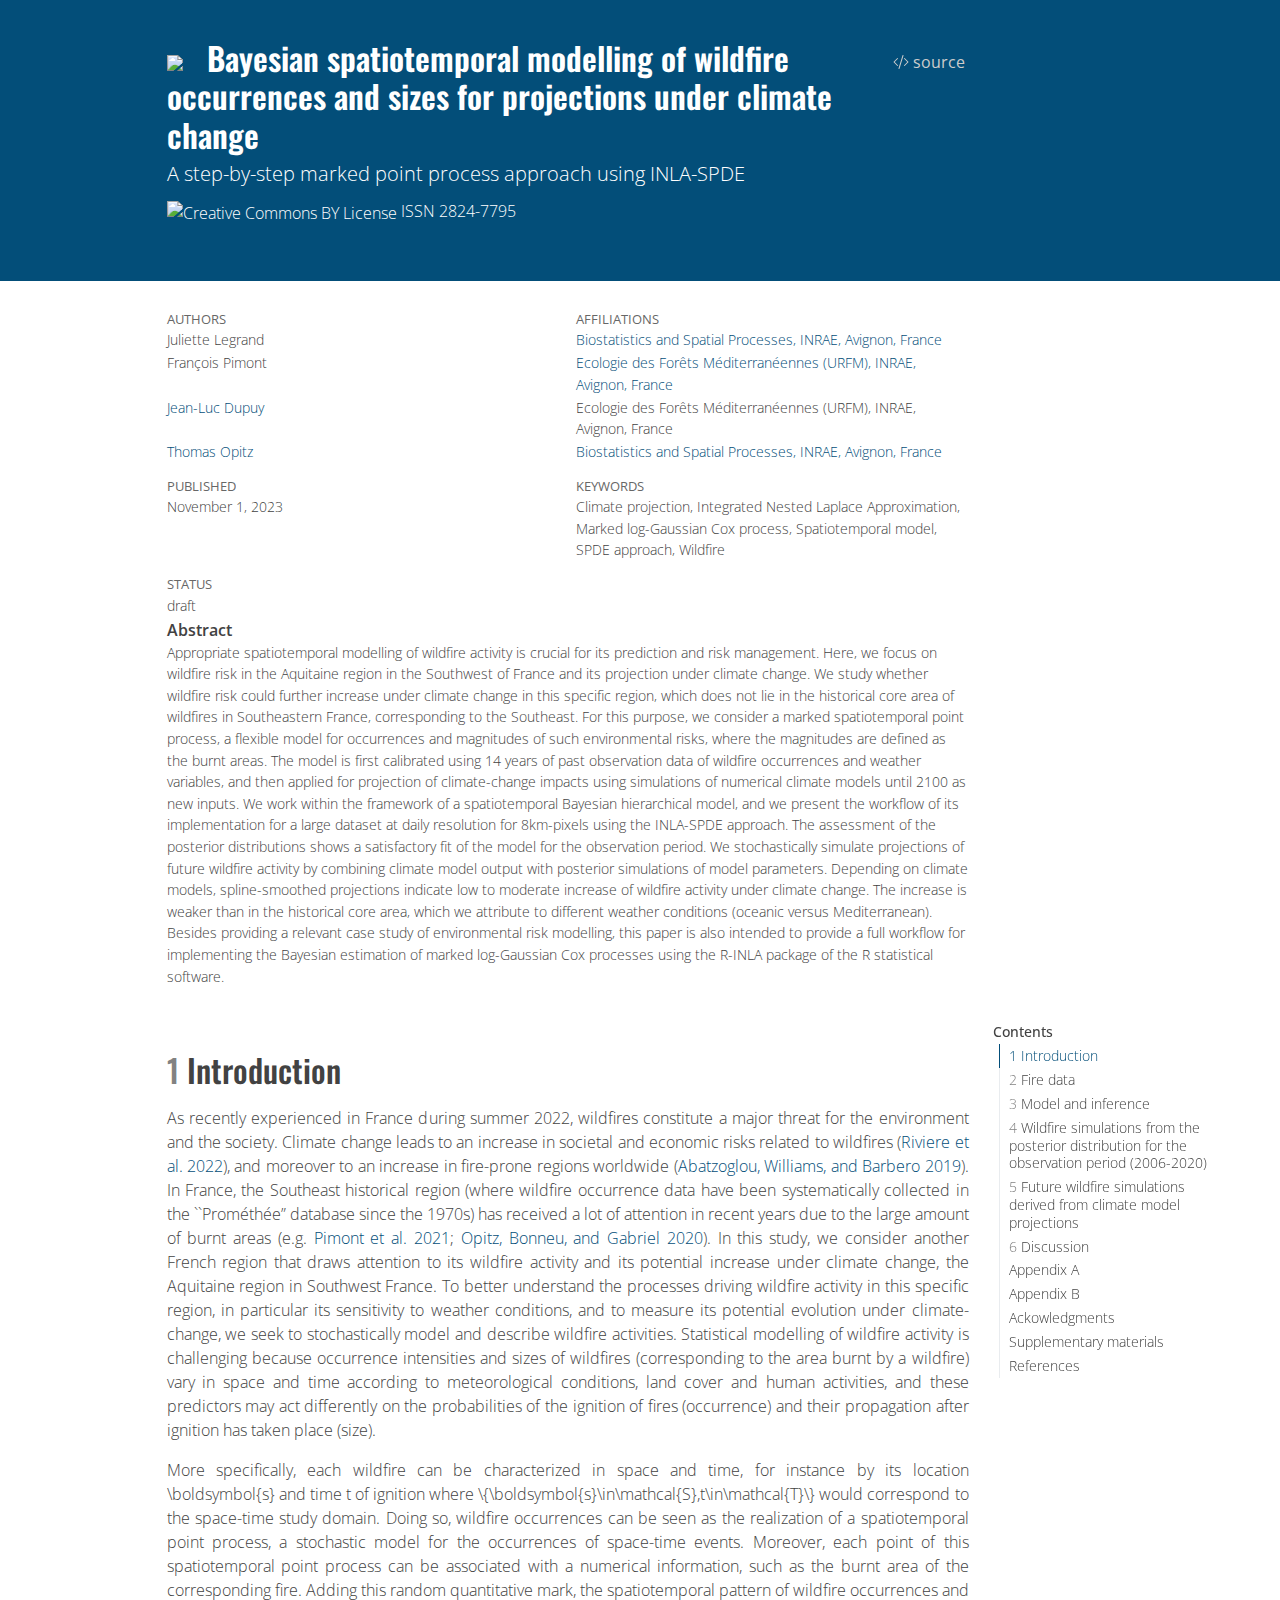
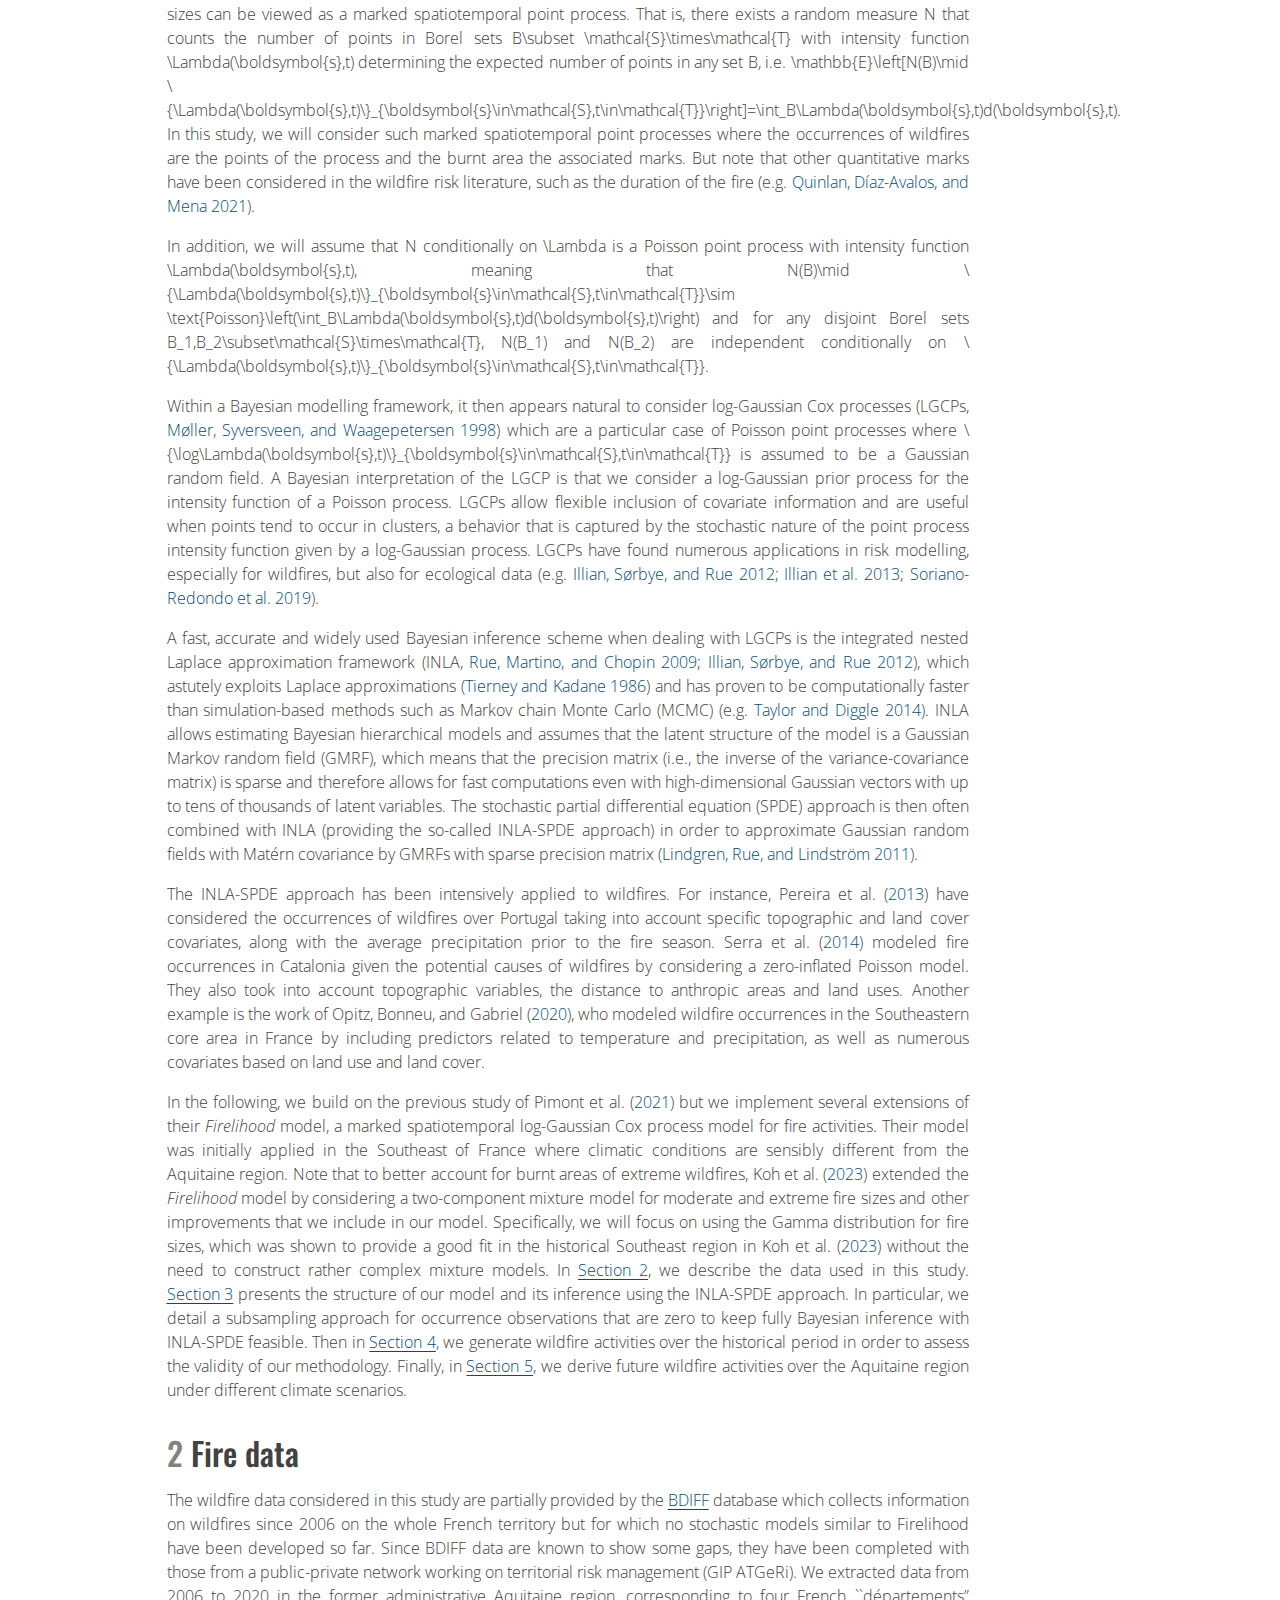
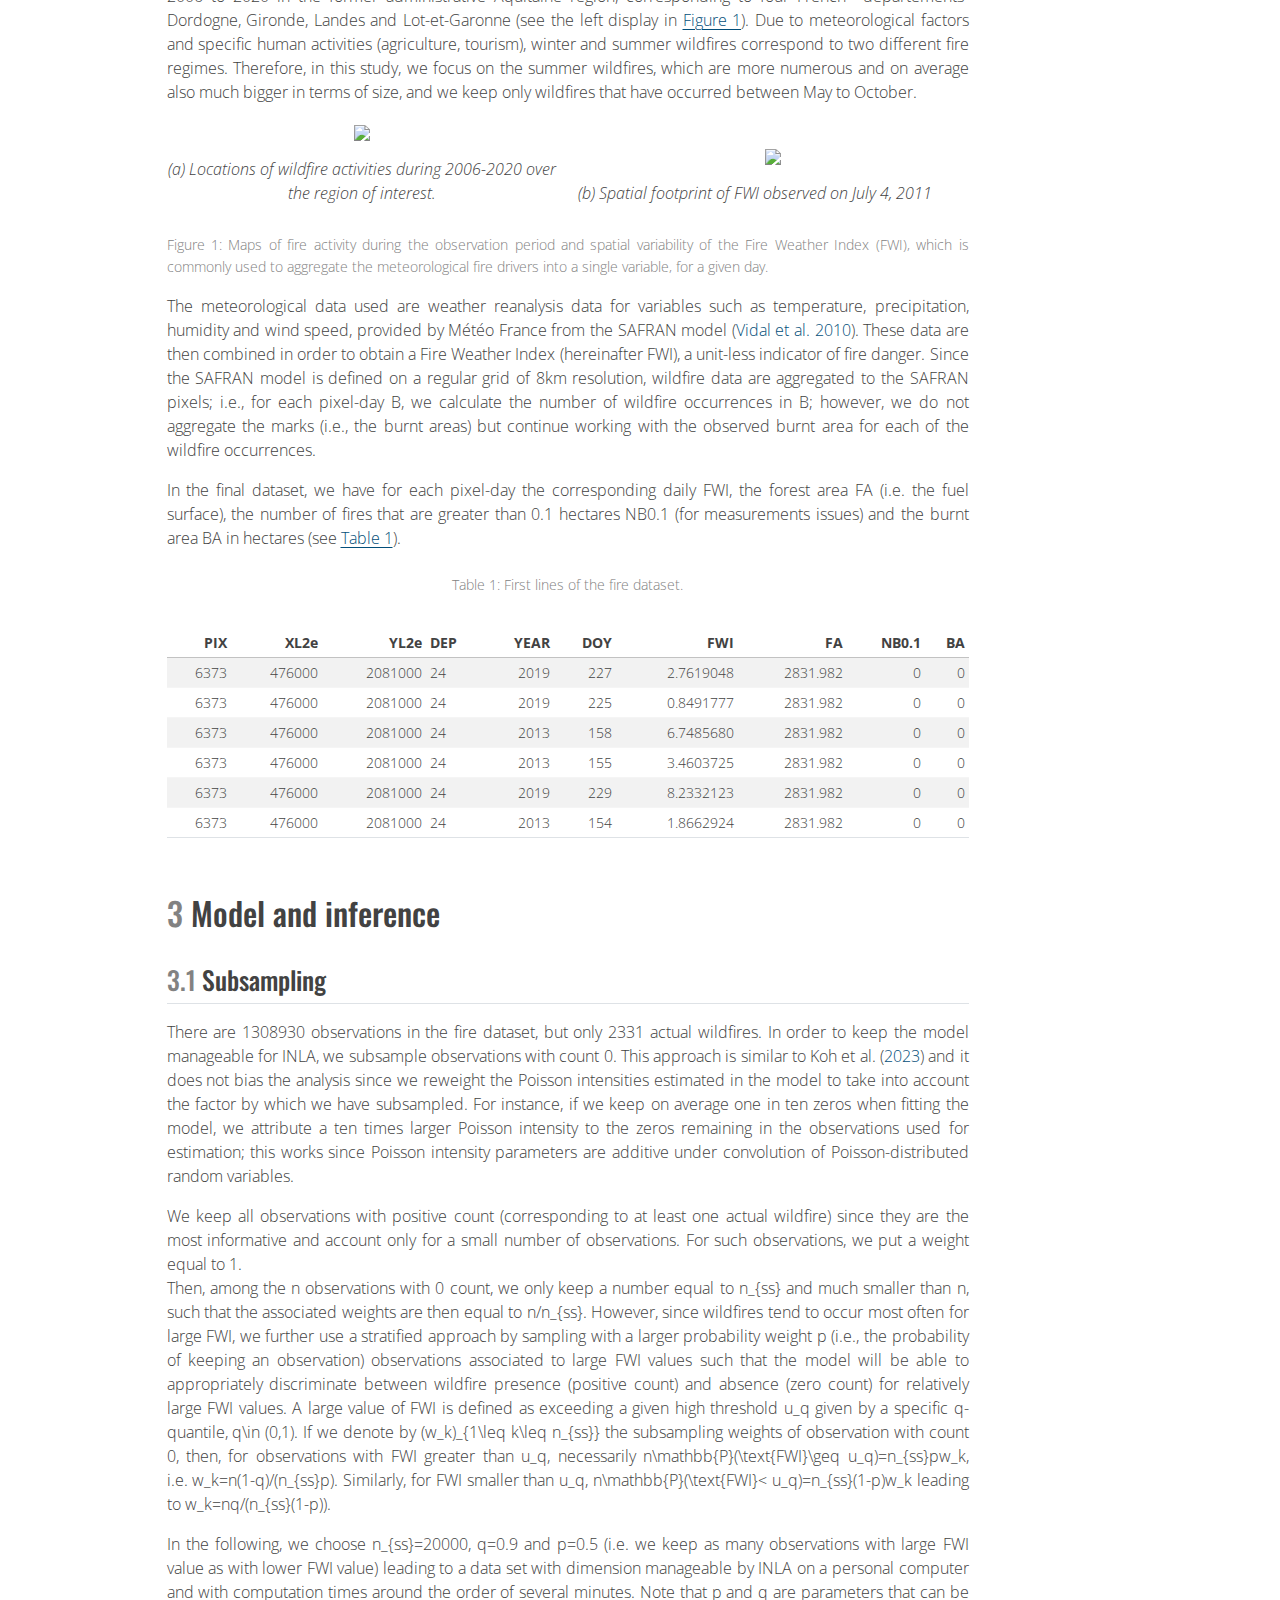
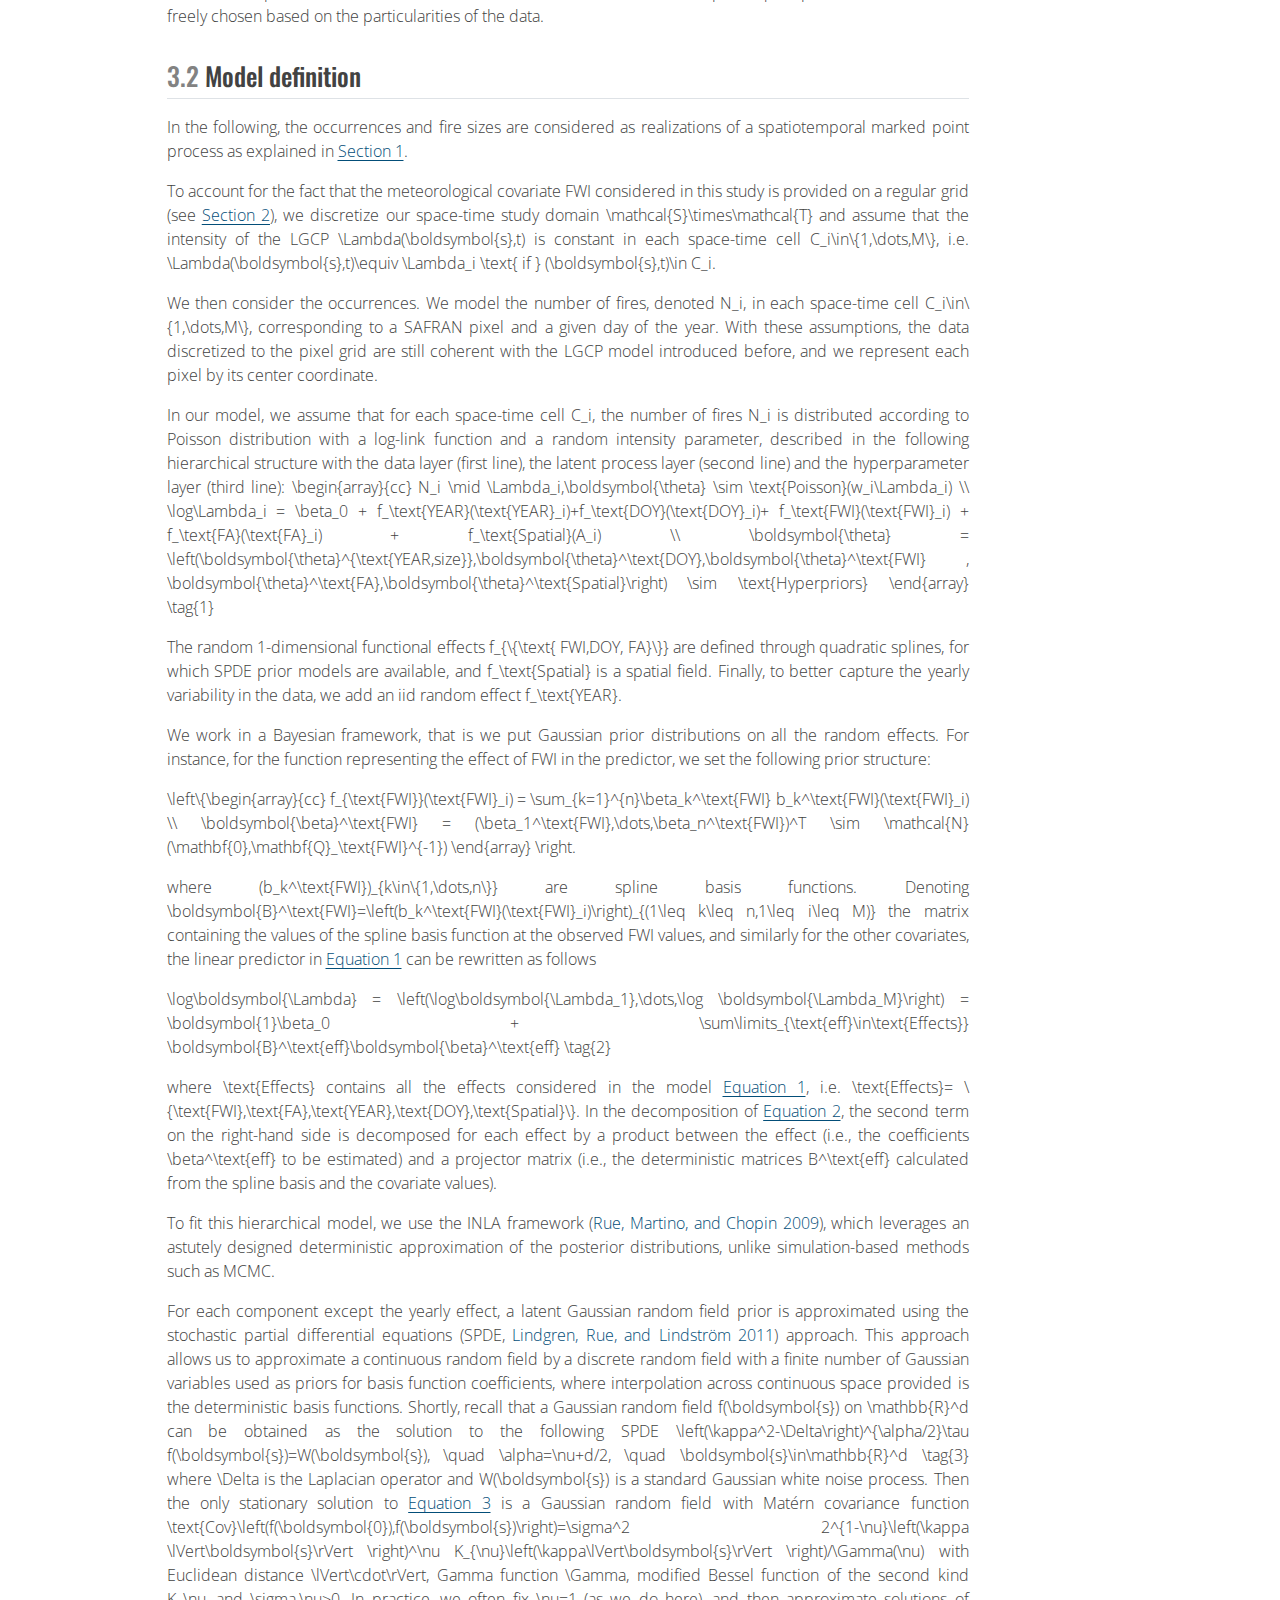
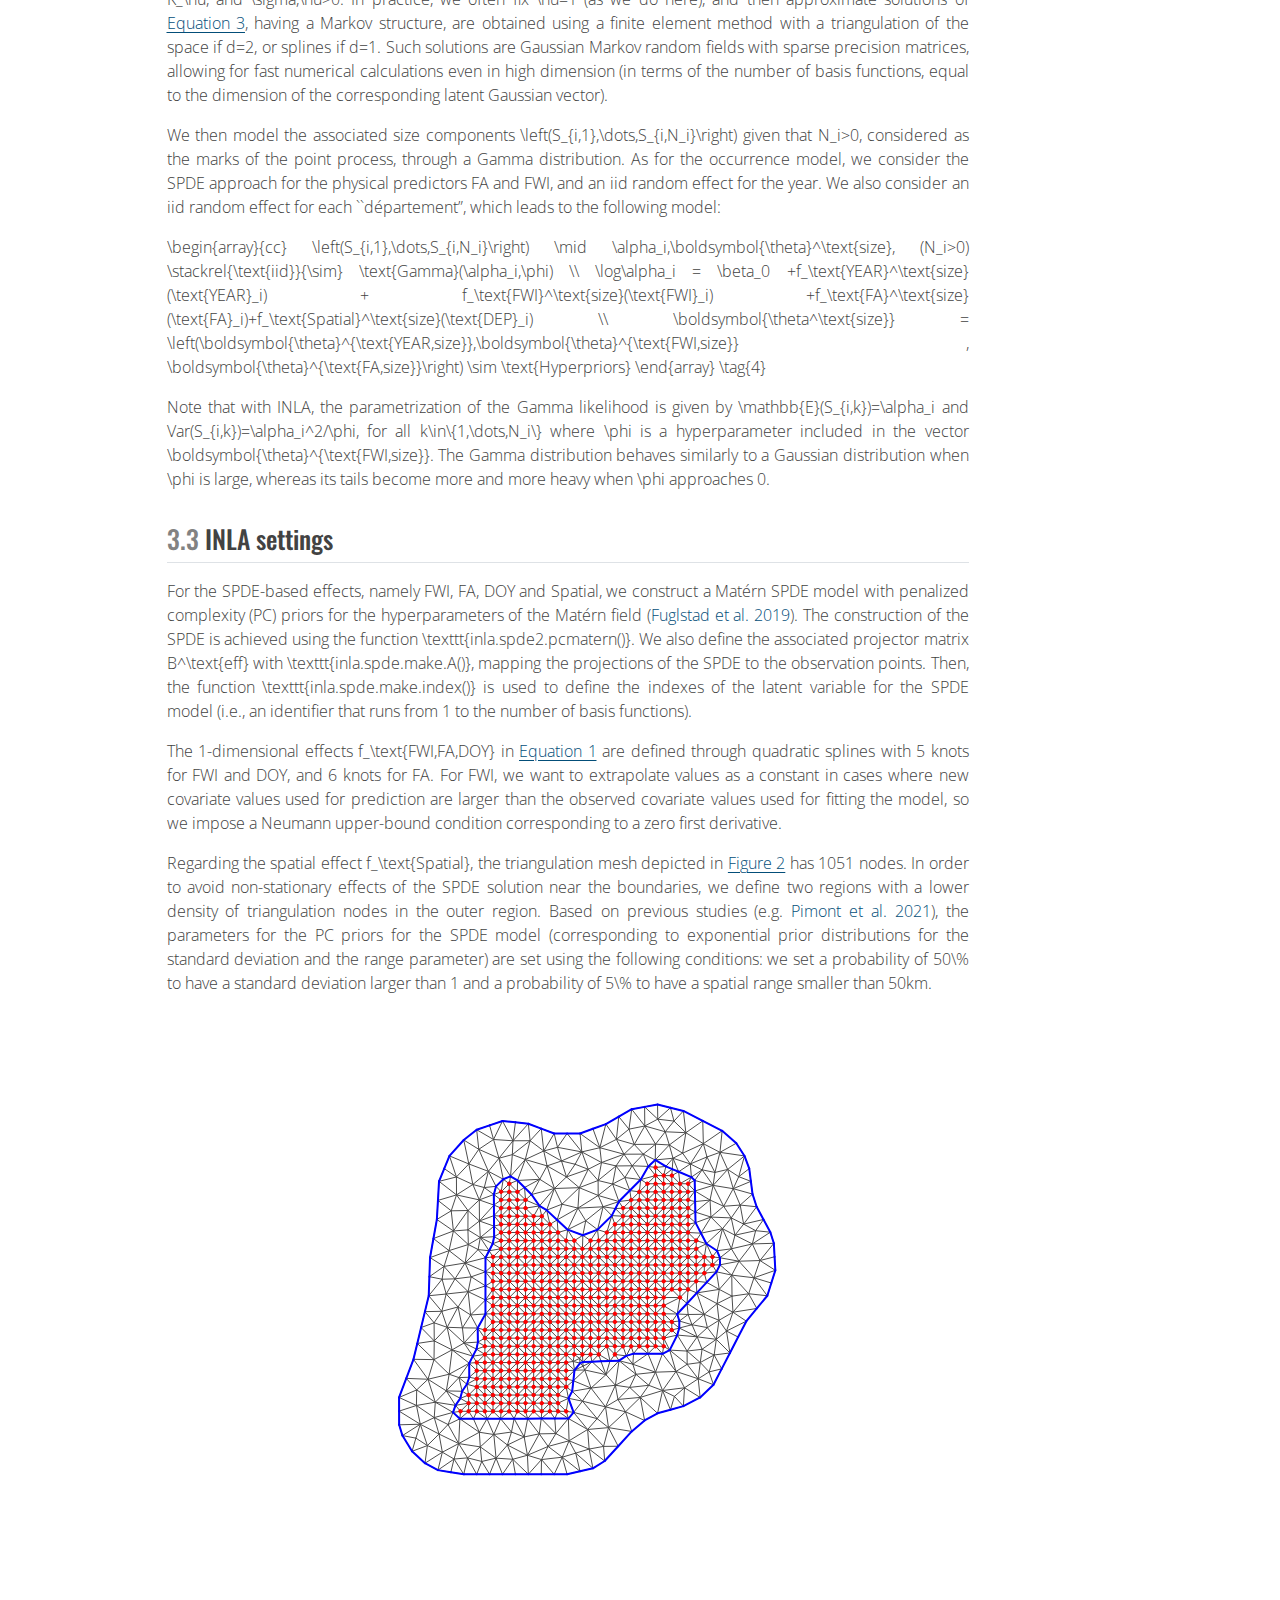
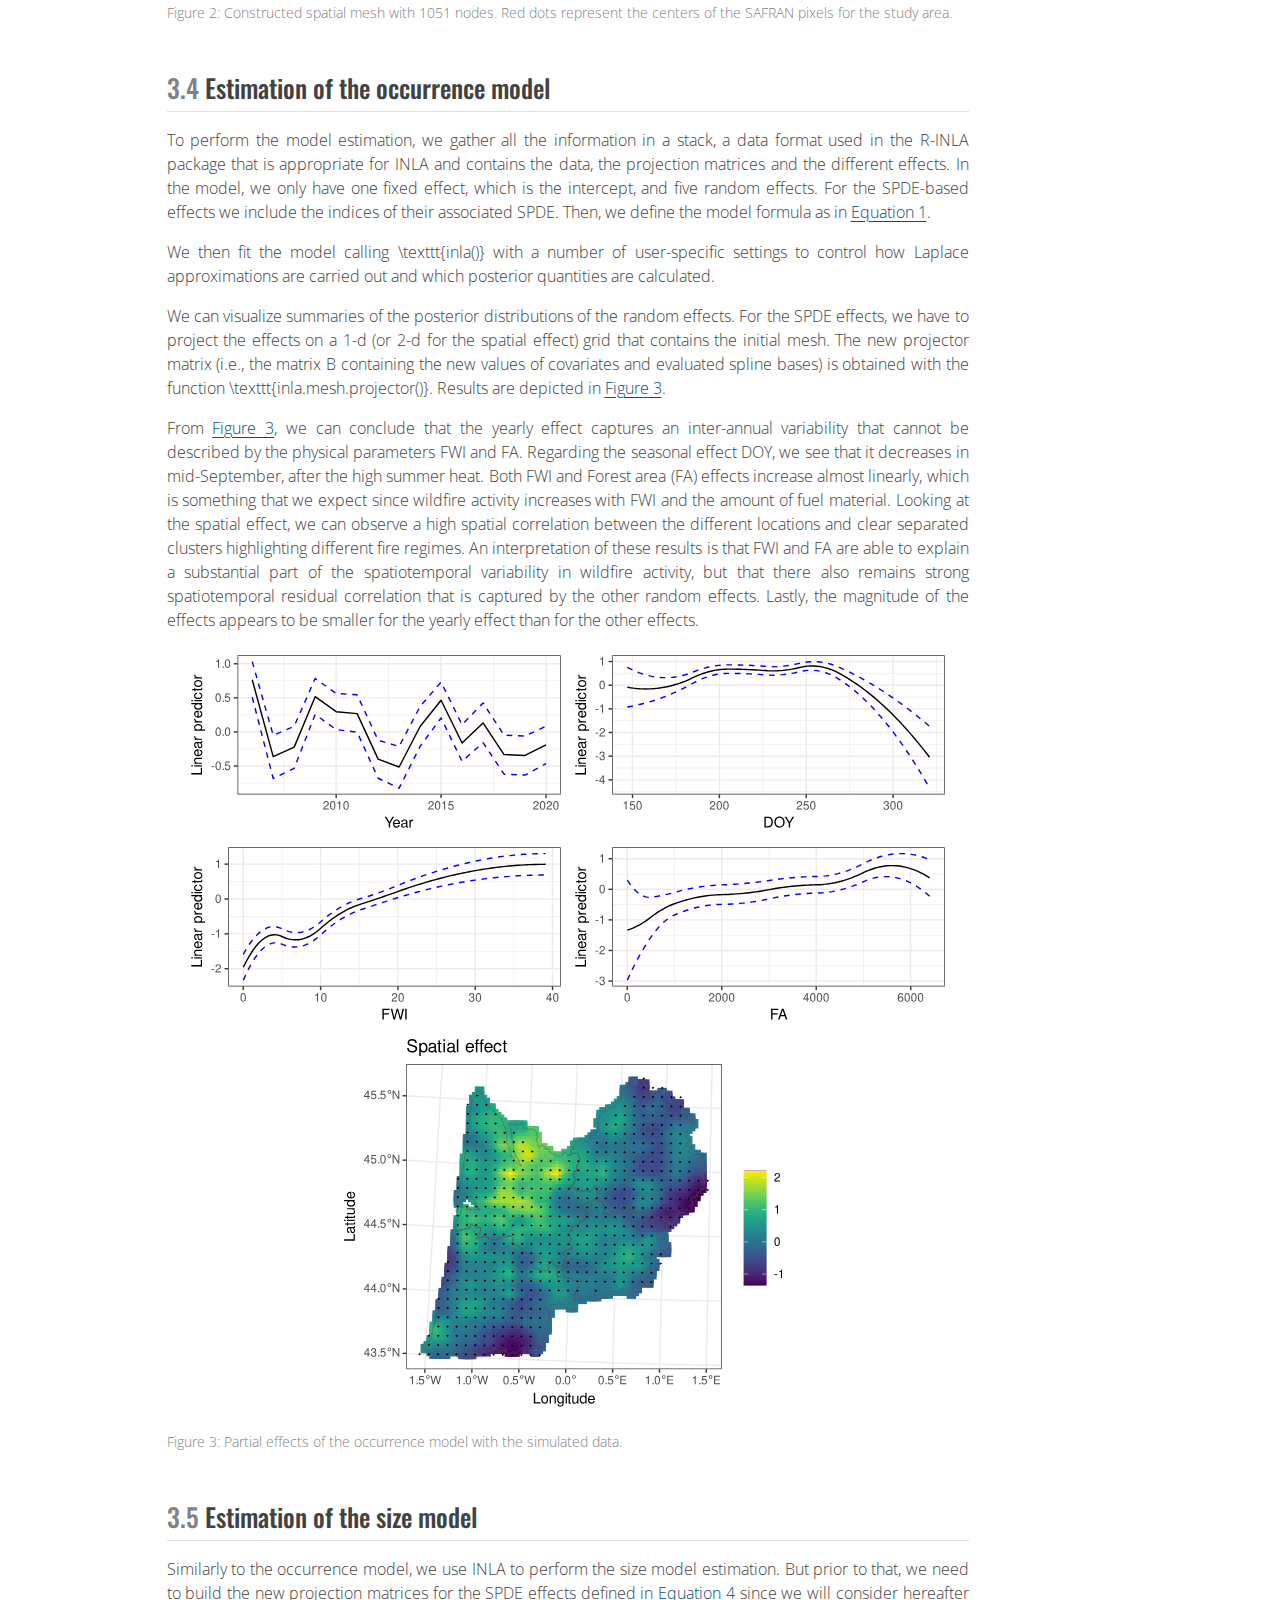
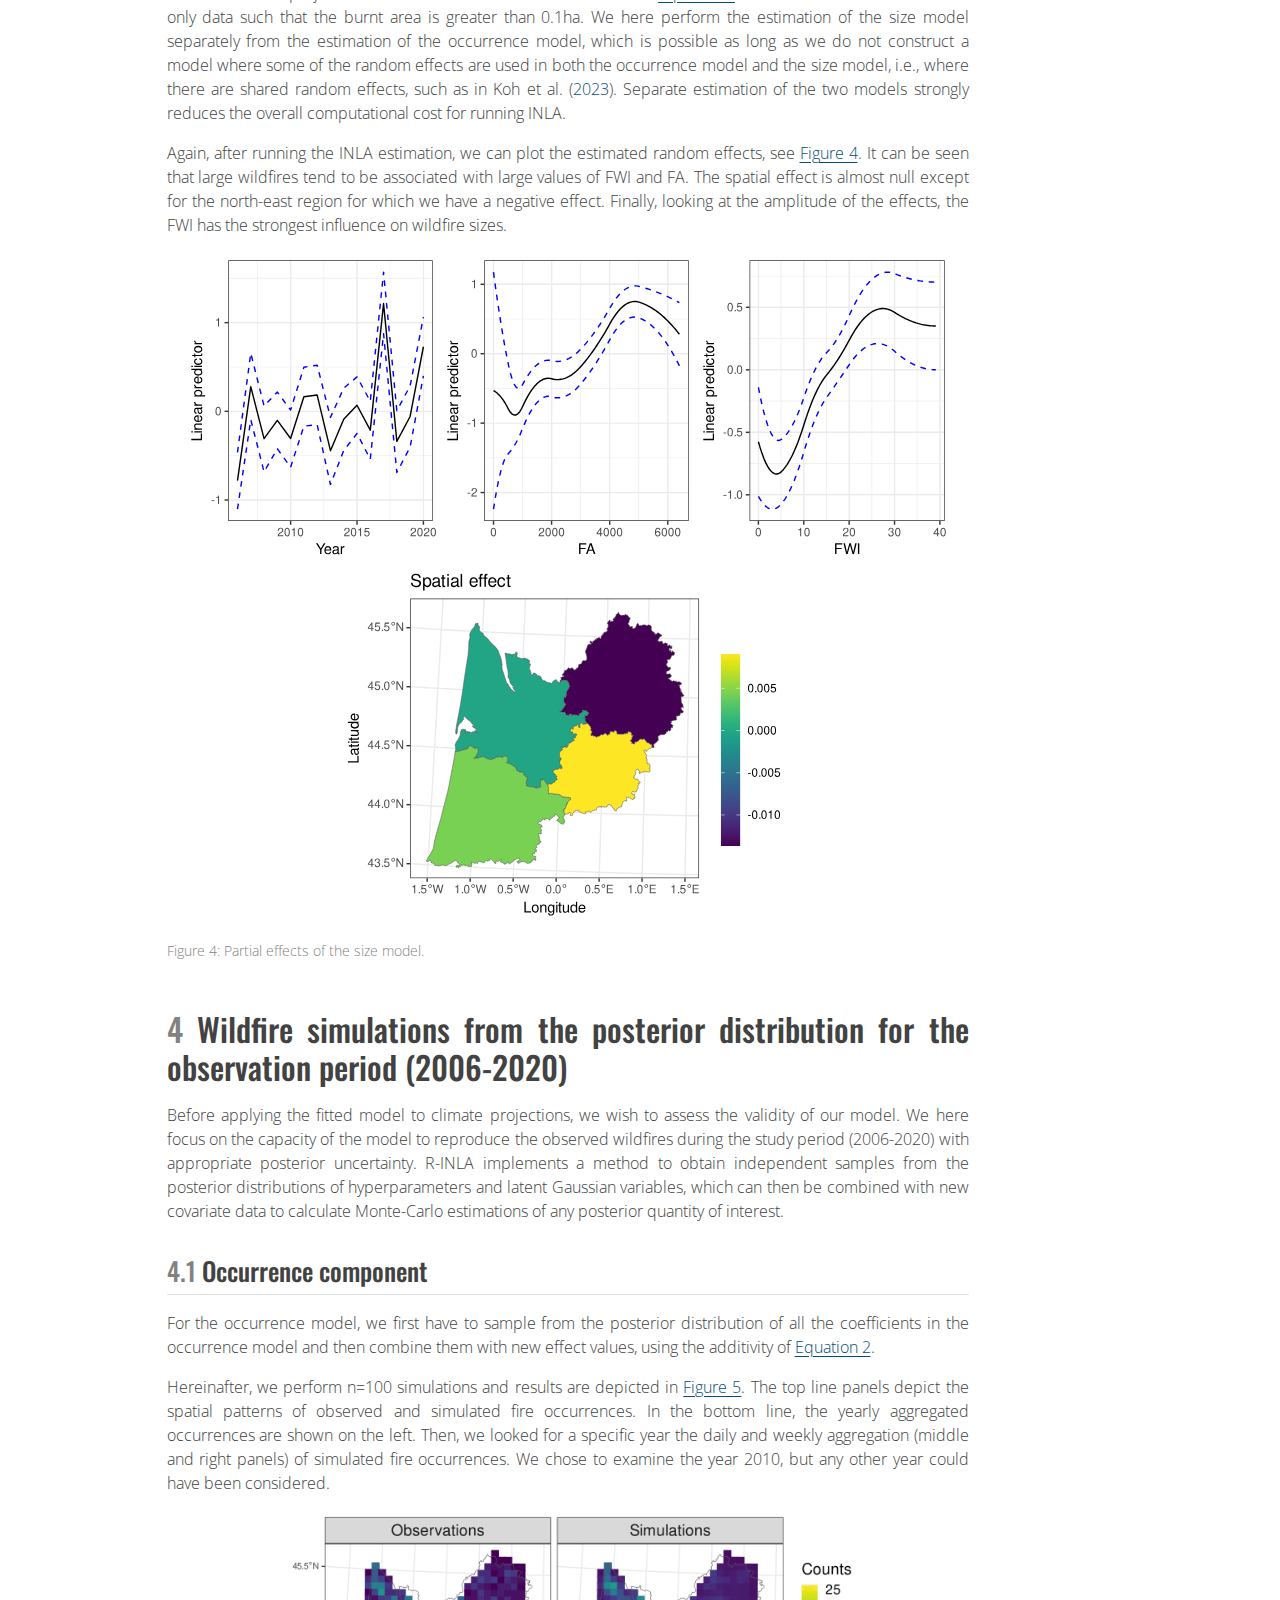
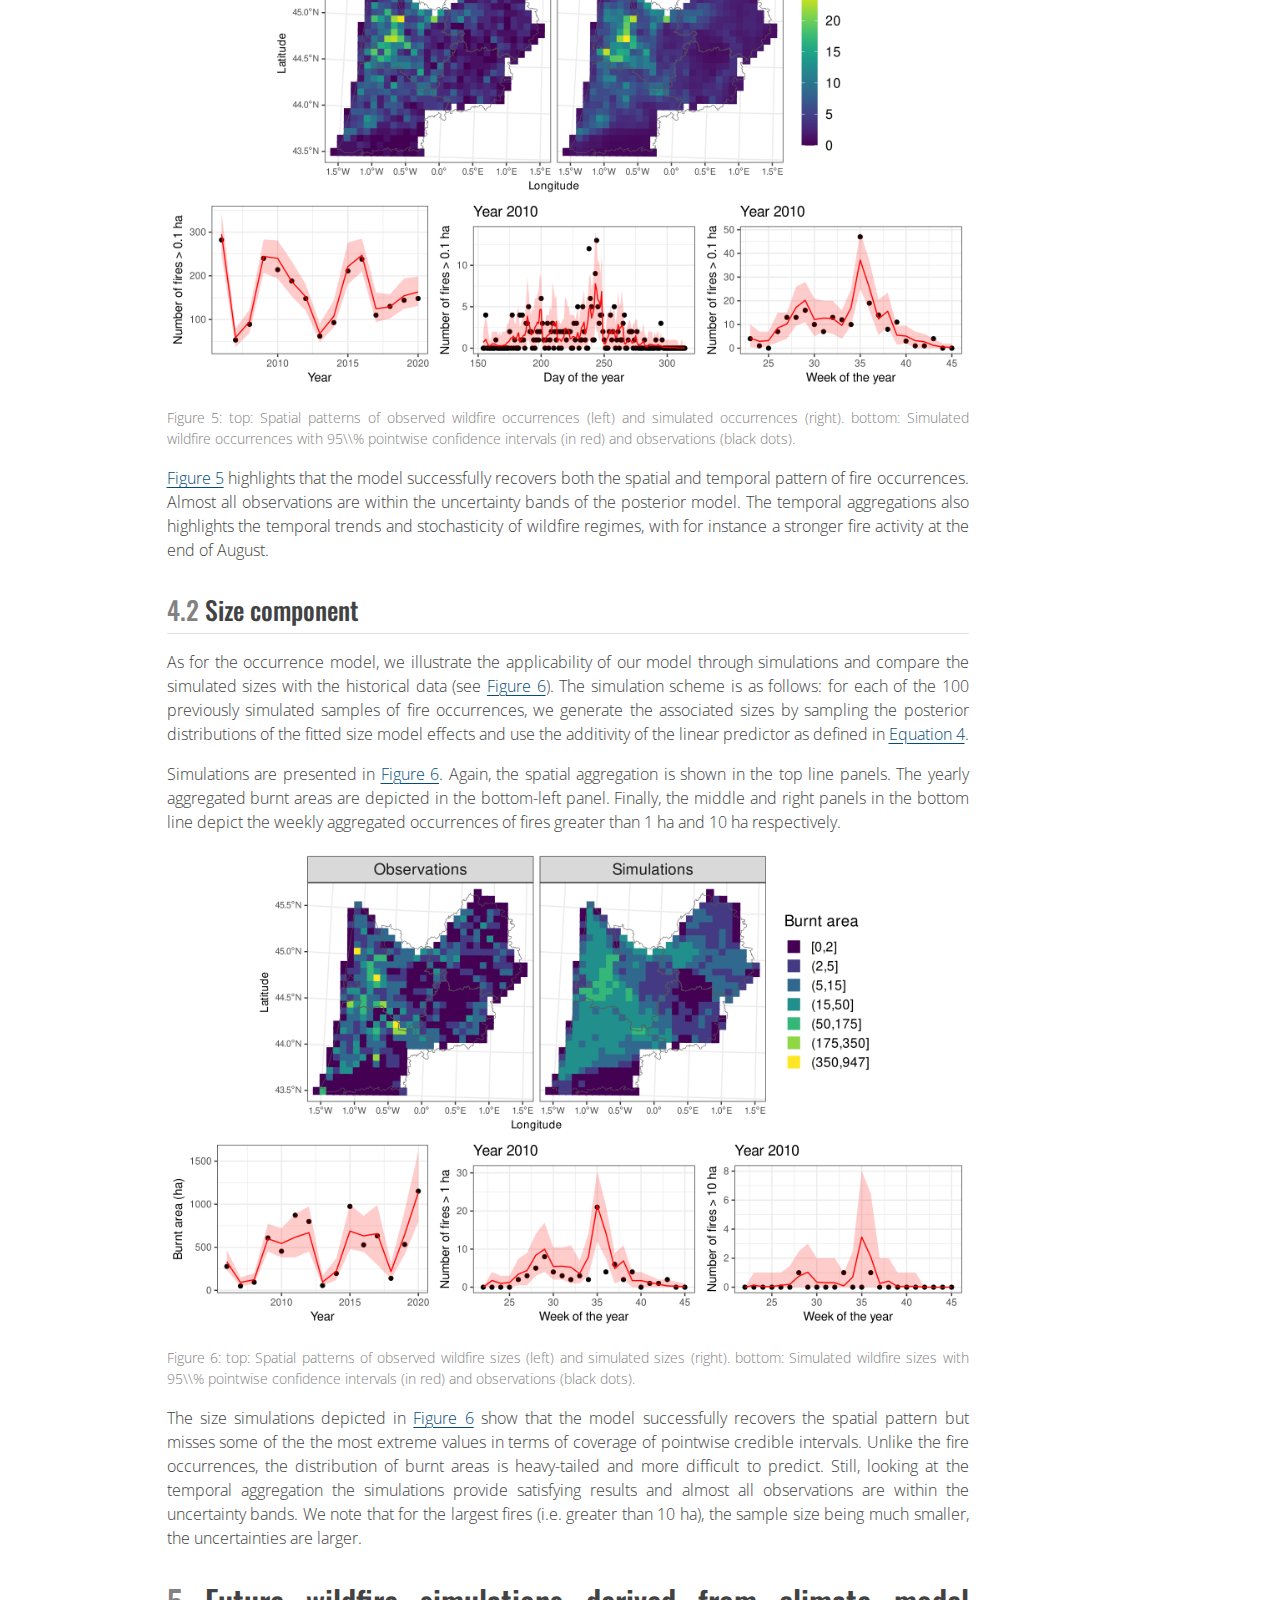
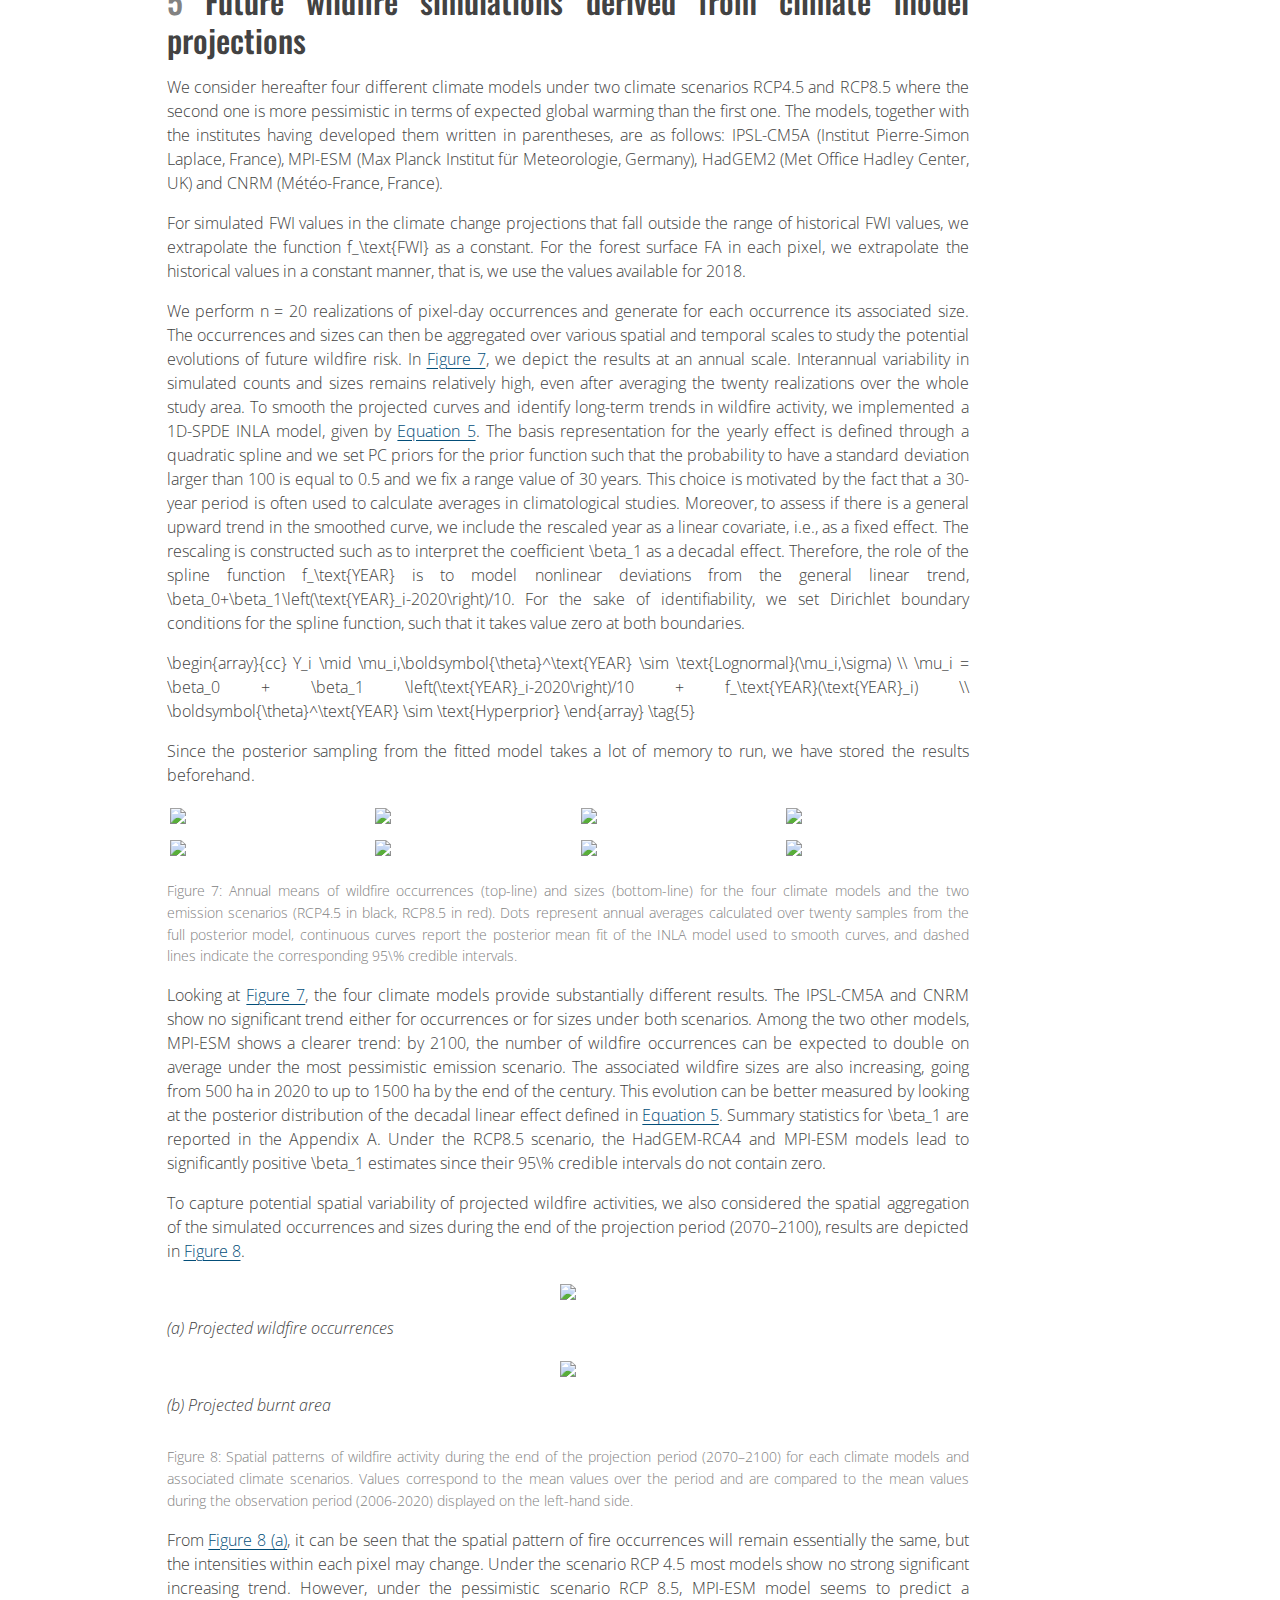
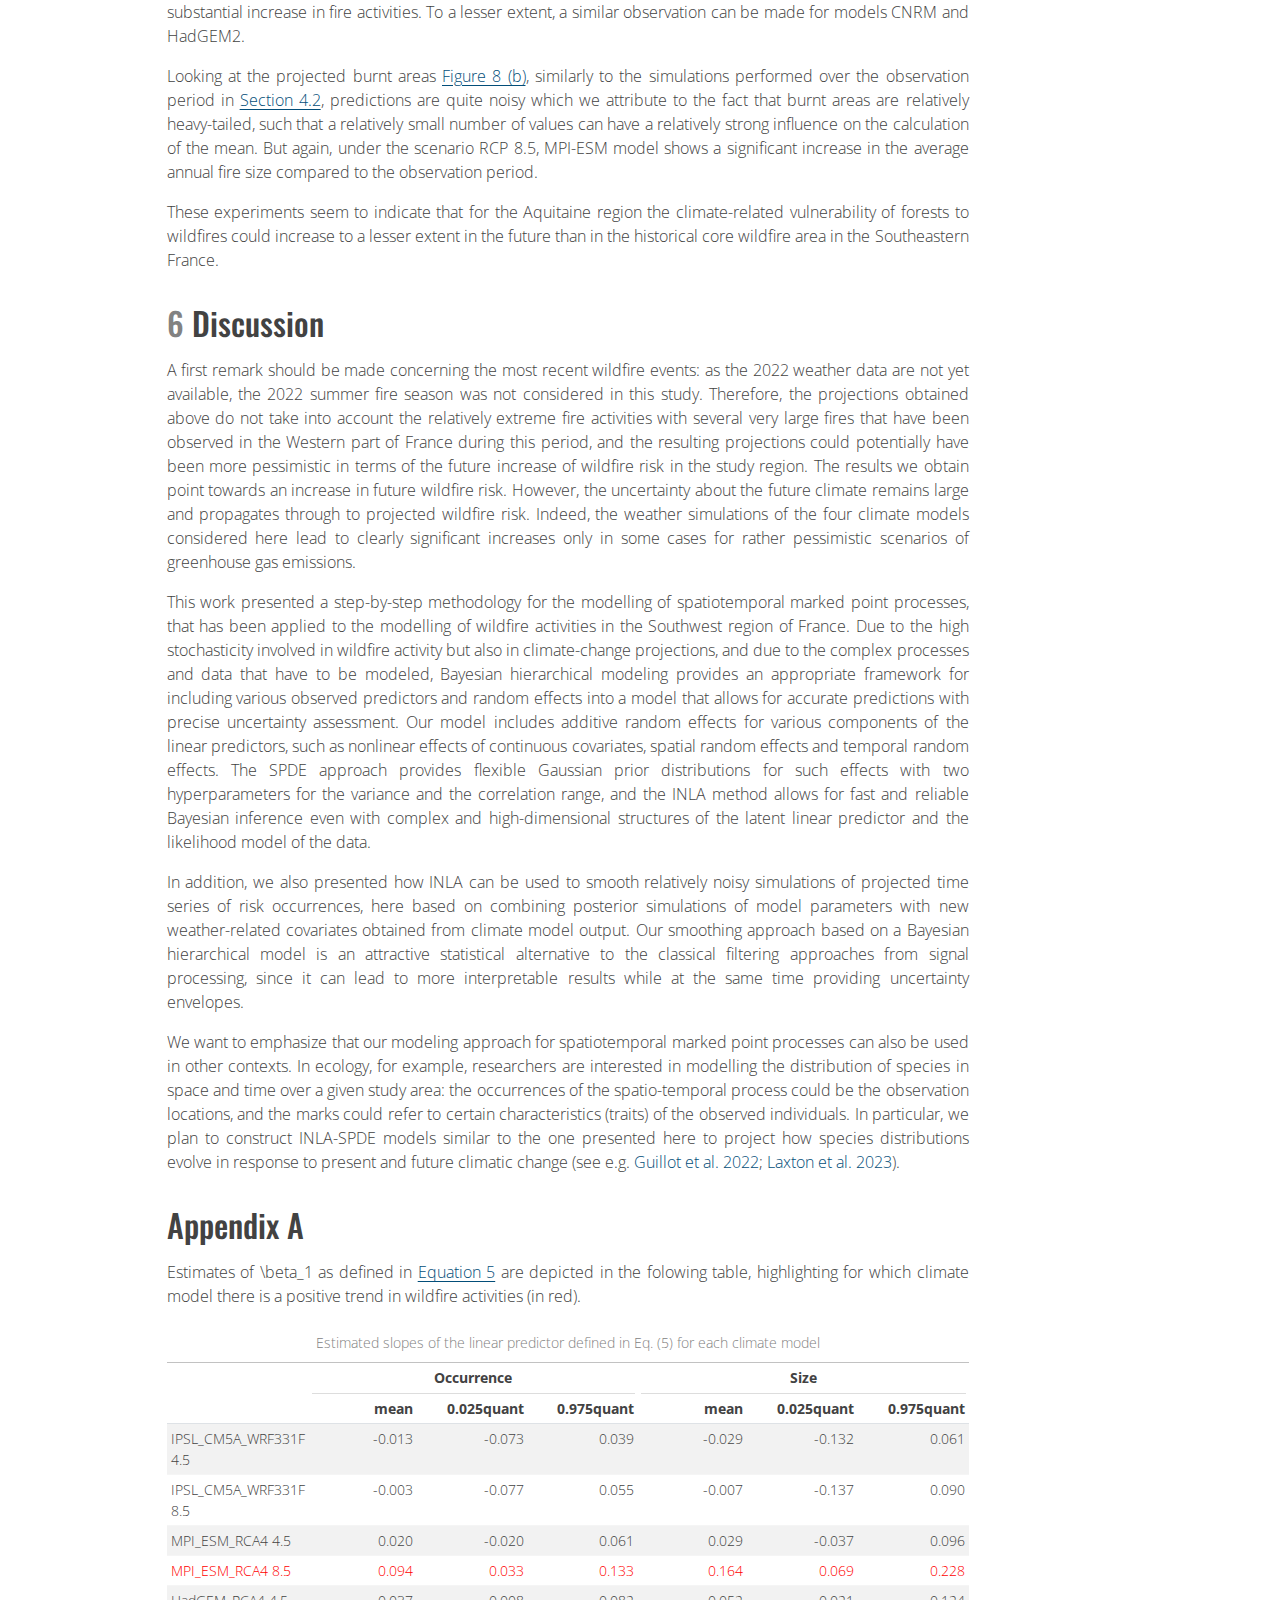
==== commit 9db4b33c: "Built site for gh-pages" ====
--- a/submitted-202310-legrand-wildfire.html
+++ b/submitted-202310-legrand-wildfire.html
@@ -2,7 +2,7 @@
 <html xmlns="http://www.w3.org/1999/xhtml" lang="en" xml:lang="en"><head>
 
 <meta charset="utf-8">
-<meta name="generator" content="quarto-1.3.450">
+<meta name="generator" content="quarto-1.4.466">
 
 <meta name="viewport" content="width=device-width, initial-scale=1.0, user-scalable=yes">
 
@@ -10,7 +10,7 @@
 <meta name="author" content="François Pimont">
 <meta name="author" content="Jean-Luc Dupuy">
 <meta name="author" content="Thomas Opitz">
-<meta name="dcterms.date" content="2023-10-31">
+<meta name="dcterms.date" content="2023-11-01">
 <meta name="keywords" content="Climate projection, Integrated Nested Laplace Approximation, Marked log-Gaussian Cox process, Spatiotemporal model, SPDE approach, Wildfire">
 
 <title>Bayesian spatiotemporal modelling of wildfire occurrences and sizes for projections under climate change</title>
@@ -28,7 +28,7 @@
 }
 /* CSS for syntax highlighting */
 pre > code.sourceCode { white-space: pre; position: relative; }
-pre > code.sourceCode > span { display: inline-block; line-height: 1.25; }
+pre > code.sourceCode > span { line-height: 1.25; }
 pre > code.sourceCode > span:empty { height: 1.2em; }
 .sourceCode { overflow: visible; }
 code.sourceCode > span { color: inherit; text-decoration: inherit; }
@@ -64,6 +64,7 @@
 div.csl-bib-body { }
 div.csl-entry {
   clear: both;
+  margin-bottom: 0em;
 }
 .hanging-indent div.csl-entry {
   margin-left:2em;
@@ -109,7 +110,6 @@
 background: #034E79;
       }
 </style>
-
 <script src="submitted-202310-legrand-wildfire_files/libs/kePrint/kePrint.js"></script>
 <link href="submitted-202310-legrand-wildfire_files/libs/lightable/lightable.css" rel="stylesheet">
 
@@ -200,7 +200,7 @@
       <div>
       <div class="quarto-title-meta-heading">Published</div>
       <div class="quarto-title-meta-contents">
-        <p class="date">October 31, 2023</p>
+        <p class="date">November 1, 2023</p>
       </div>
     </div>
                                     
@@ -265,6 +265,7 @@
 
 
 
+
 <section id="sec-intro" class="level1" data-number="1">
 <h1 data-number="1"><span class="header-section-number">1</span> Introduction</h1>
 <p>As recently experienced in France during summer 2022, wildfires constitute a major threat for the environment and the society. Climate change leads to an increase in societal and economic risks related to wildfires <span class="citation" data-cites="Riviere2022">(<a href="#ref-Riviere2022" role="doc-biblioref">Riviere et al. 2022</a>)</span>, and moreover to an increase in fire-prone regions worldwide <span class="citation" data-cites="Abatzoglou2019">(<a href="#ref-Abatzoglou2019" role="doc-biblioref">Abatzoglou, Williams, and Barbero 2019</a>)</span>. In France, the Southeast historical region (where wildfire occurrence data have been systematically collected in the ``Prométhée” database since the 1970s) has received a lot of attention in recent years due to the large amount of burnt areas <span class="citation" data-cites="Pimont2021 Opitz2020">(e.g. <a href="#ref-Pimont2021" role="doc-biblioref">Pimont et al. 2021</a>; <a href="#ref-Opitz2020" role="doc-biblioref">Opitz, Bonneu, and Gabriel 2020</a>)</span>. In this study, we consider another French region that draws attention to its wildfire activity and its potential increase under climate change, the Aquitaine region in Southwest France. To better understand the processes driving wildfire activity in this specific region, in particular its sensitivity to weather conditions, and to measure its potential evolution under climate-change, we seek to stochastically model and describe wildfire activities. Statistical modelling of wildfire activity is challenging because occurrence intensities and sizes of wildfires (corresponding to the area burnt by a wildfire) vary in space and time according to meteorological conditions, land cover and human activities, and these predictors may act differently on the probabilities of the ignition of fires (occurrence) and their propagation after ignition has taken place (size).</p>
@@ -273,41 +274,57 @@
 <p>Within a Bayesian modelling framework, it then appears natural to consider log-Gaussian Cox processes <span class="citation" data-cites="moller1998log">(LGCPs, <a href="#ref-moller1998log" role="doc-biblioref">Møller, Syversveen, and Waagepetersen 1998</a>)</span> which are a particular case of Poisson point processes where <span class="math inline">\{\log\Lambda(\boldsymbol{s},t)\}_{\boldsymbol{s}\in\mathcal{S},t\in\mathcal{T}}</span> is assumed to be a Gaussian random field. A Bayesian interpretation of the LGCP is that we consider a log-Gaussian prior process for the intensity function of a Poisson process. LGCPs allow flexible inclusion of covariate information and are useful when points tend to occur in clusters, a behavior that is captured by the stochastic nature of the point process intensity function given by a log-Gaussian process. LGCPs have found numerous applications in risk modelling, especially for wildfires, but also for ecological data <span class="citation" data-cites="Illian2012 Illian2013 Soriano2019">(e.g. <a href="#ref-Illian2012" role="doc-biblioref">Illian, Sørbye, and Rue 2012</a>; <a href="#ref-Illian2013" role="doc-biblioref">Illian et al. 2013</a>; <a href="#ref-Soriano2019" role="doc-biblioref">Soriano-Redondo et al. 2019</a>)</span>.</p>
 <p>A fast, accurate and widely used Bayesian inference scheme when dealing with LGCPs is the integrated nested Laplace approximation framework <span class="citation" data-cites="Rue2009 Illian2012">(INLA, <a href="#ref-Rue2009" role="doc-biblioref">Rue, Martino, and Chopin 2009</a>; <a href="#ref-Illian2012" role="doc-biblioref">Illian, Sørbye, and Rue 2012</a>)</span>, which astutely exploits Laplace approximations <span class="citation" data-cites="Tierney1986Laplace">(<a href="#ref-Tierney1986Laplace" role="doc-biblioref">Tierney and Kadane 1986</a>)</span> and has proven to be computationally faster than simulation-based methods such as Markov chain Monte Carlo (MCMC) <span class="citation" data-cites="Taylor2014">(e.g. <a href="#ref-Taylor2014" role="doc-biblioref">Taylor and Diggle 2014</a>)</span>. INLA allows estimating Bayesian hierarchical models and assumes that the latent structure of the model is a Gaussian Markov random field (GMRF), which means that the precision matrix (i.e., the inverse of the variance-covariance matrix) is sparse and therefore allows for fast computations even with high-dimensional Gaussian vectors with up to tens of thousands of latent variables. The stochastic partial differential equation (SPDE) approach is then often combined with INLA (providing the so-called INLA-SPDE approach) in order to approximate Gaussian random fields with Matérn covariance by GMRFs with sparse precision matrix <span class="citation" data-cites="Lindgren2011SPDE">(<a href="#ref-Lindgren2011SPDE" role="doc-biblioref">Lindgren, Rue, and Lindström 2011</a>)</span>.</p>
 <p>The INLA-SPDE approach has been intensively applied to wildfires. For instance, <span class="citation" data-cites="pereira2013quantification">Pereira et al. (<a href="#ref-pereira2013quantification" role="doc-biblioref">2013</a>)</span> have considered the occurrences of wildfires over Portugal taking into account specific topographic and land cover covariates, along with the average precipitation prior to the fire season. <span class="citation" data-cites="serra2014spatio">Serra et al. (<a href="#ref-serra2014spatio" role="doc-biblioref">2014</a>)</span> modeled fire occurrences in Catalonia given the potential causes of wildfires by considering a zero-inflated Poisson model. They also took into account topographic variables, the distance to anthropic areas and land uses. Another example is the work of <span class="citation" data-cites="Opitz2020">Opitz, Bonneu, and Gabriel (<a href="#ref-Opitz2020" role="doc-biblioref">2020</a>)</span>, who modeled wildfire occurrences in the Southeastern core area in France by including predictors related to temperature and precipitation, as well as numerous covariates based on land use and land cover.</p>
-<p>In the following, we build on the previous study of <span class="citation" data-cites="Pimont2021">Pimont et al. (<a href="#ref-Pimont2021" role="doc-biblioref">2021</a>)</span> but we implement several extensions of their <em>Firelihood</em> model, a marked spatiotemporal log-Gaussian Cox process model for fire activities. Their model was initially applied in the Southeast of France where climatic conditions are sensibly different from the Aquitaine region. Note that to better account for burnt areas of extreme wildfires, <span class="citation" data-cites="Koh2021">Koh et al. (<a href="#ref-Koh2021" role="doc-biblioref">2023</a>)</span> extended the <em>Firelihood</em> model by considering a two-component mixture model for moderate and extreme fire sizes and other improvements that we include in our model. Specifically, we will focus on using the Gamma distribution for fire sizes, which was shown to provide a good fit in the historical Southeast region in <span class="citation" data-cites="Koh2021">Koh et al. (<a href="#ref-Koh2021" role="doc-biblioref">2023</a>)</span> without the need to construct rather complex mixture models. In <a href="#sec-data">Section&nbsp;2</a>, we describe the data used in this study. <a href="#sec-model-inf">Section&nbsp;3</a> presents the structure of our model and its inference using the INLA-SPDE approach. In particular, we detail a subsampling approach for occurrence observations that are zero to keep fully Bayesian inference with INLA-SPDE feasible. Then in <a href="#sec-sim">Section&nbsp;4</a>, we generate wildfire activities over the historical period in order to assess the validity of our methodology. Finally, in <a href="#sec-proj">Section&nbsp;5</a>, we derive future wildfire activities over the Aquitaine region under different climate scenarios.</p>
+<p>In the following, we build on the previous study of <span class="citation" data-cites="Pimont2021">Pimont et al. (<a href="#ref-Pimont2021" role="doc-biblioref">2021</a>)</span> but we implement several extensions of their <em>Firelihood</em> model, a marked spatiotemporal log-Gaussian Cox process model for fire activities. Their model was initially applied in the Southeast of France where climatic conditions are sensibly different from the Aquitaine region. Note that to better account for burnt areas of extreme wildfires, <span class="citation" data-cites="Koh2021">Koh et al. (<a href="#ref-Koh2021" role="doc-biblioref">2023</a>)</span> extended the <em>Firelihood</em> model by considering a two-component mixture model for moderate and extreme fire sizes and other improvements that we include in our model. Specifically, we will focus on using the Gamma distribution for fire sizes, which was shown to provide a good fit in the historical Southeast region in <span class="citation" data-cites="Koh2021">Koh et al. (<a href="#ref-Koh2021" role="doc-biblioref">2023</a>)</span> without the need to construct rather complex mixture models. In <a href="#sec-data" class="quarto-xref">Section&nbsp;2</a>, we describe the data used in this study. <a href="#sec-model-inf" class="quarto-xref">Section&nbsp;3</a> presents the structure of our model and its inference using the INLA-SPDE approach. In particular, we detail a subsampling approach for occurrence observations that are zero to keep fully Bayesian inference with INLA-SPDE feasible. Then in <a href="#sec-sim" class="quarto-xref">Section&nbsp;4</a>, we generate wildfire activities over the historical period in order to assess the validity of our methodology. Finally, in <a href="#sec-proj" class="quarto-xref">Section&nbsp;5</a>, we derive future wildfire activities over the Aquitaine region under different climate scenarios.</p>
 </section>
 <section id="sec-data" class="level1" data-number="2">
 <h1 data-number="2"><span class="header-section-number">2</span> Fire data</h1>
-<p>The wildfire data considered in this study are partially provided by the <a href="https://bdiff.agriculture.gouv.fr/">BDIFF</a> database which collects information on wildfires since 2006 on the whole French territory but for which no stochastic models similar to Firelihood have been developed so far. Since BDIFF data are known to show some gaps, they have been completed with those from a public-private network working on territorial risk management (GIP ATGeRi). We extracted data from 2006 to 2020 in the former administrative Aquitaine region, corresponding to four French ``départements” Dordogne, Gironde, Landes and Lot-et-Garonne (see the left display in <a href="#fig-data">Figure&nbsp;1</a>). Due to meteorological factors and specific human activities (agriculture, tourism), winter and summer wildfires correspond to two different fire regimes. Therefore, in this study, we focus on the summer wildfires, which are more numerous and on average also much bigger in terms of size, and we keep only wildfires that have occurred between May to October.</p>
+<p>The wildfire data considered in this study are partially provided by the <a href="https://bdiff.agriculture.gouv.fr/">BDIFF</a> database which collects information on wildfires since 2006 on the whole French territory but for which no stochastic models similar to Firelihood have been developed so far. Since BDIFF data are known to show some gaps, they have been completed with those from a public-private network working on territorial risk management (GIP ATGeRi). We extracted data from 2006 to 2020 in the former administrative Aquitaine region, corresponding to four French ``départements” Dordogne, Gironde, Landes and Lot-et-Garonne (see the left display in <a href="#fig-data" class="quarto-xref">Figure&nbsp;1</a>). Due to meteorological factors and specific human activities (agriculture, tourism), winter and summer wildfires correspond to two different fire regimes. Therefore, in this study, we focus on the summer wildfires, which are more numerous and on average also much bigger in terms of size, and we keep only wildfires that have occurred between May to October.</p>
 <div id="fig-data" class="quarto-layout-panel">
-<figure class="figure">
+<figure class="quarto-float quarto-float-fig figure">
+<div aria-describedby="fig-data-caption-0ceaefa1-69ba-4598-a22c-09a6ac19f8ca">
 <div class="quarto-layout-row quarto-layout-valign-bottom">
-<div class="quarto-layout-cell quarto-layout-cell-subref" style="flex-basis: 50.0%;justify-content: center;">
+<div class="quarto-layout-cell-subref quarto-layout-cell" data-ref-parent="fig-data" style="flex-basis: 50.0%;justify-content: center;">
 <div id="fig-fire-plot" class="quarto-figure quarto-figure-center anchored">
-<figure class="figure">
-<p><img src="computo_figures/map_aquitaine.png" class="img-fluid figure-img" data-ref-parent="fig-data"></p>
-<figcaption class="figure-caption">(a) Locations of wildfire activities during 2006-2020 over the region of interest.</figcaption>
+<figure class="quarto-float quarto-subfloat-fig figure">
+<div aria-describedby="fig-fire-plot-caption-0ceaefa1-69ba-4598-a22c-09a6ac19f8ca">
+<img src="computo_figures/map_aquitaine.png" class="img-fluid figure-img" style="width:50.0%" data-ref-parent="fig-data">
+</div>
+<figcaption class="figure quarto-subfloat-caption quarto-subfloat-fig" id="fig-fire-plot-caption-0ceaefa1-69ba-4598-a22c-09a6ac19f8ca">
+(a) Locations of wildfire activities during 2006-2020 over the region of interest.
+</figcaption>
 </figure>
 </div>
 </div>
-<div class="quarto-layout-cell quarto-layout-cell-subref" style="flex-basis: 50.0%;justify-content: center;">
-<div id="fig-FWI-plot" class="quarto-figure quarto-figure-center anchored">
-<figure class="figure">
-<p><img src="computo_figures/FWI_map.png" class="img-fluid figure-img" data-widht="10%" data-ref-parent="fig-data"></p>
-<figcaption class="figure-caption">(b) Spatial footprint of FWI observed on July 4, 2011</figcaption>
+<div class="quarto-layout-cell-subref quarto-layout-cell" data-ref-parent="fig-data" style="flex-basis: 50.0%;justify-content: center;">
+<div id="fig-FWI-plot" class="quarto-figure quarto-figure-center anchored" data-widht="10%">
+<figure class="quarto-float quarto-subfloat-fig figure">
+<div aria-describedby="fig-FWI-plot-caption-0ceaefa1-69ba-4598-a22c-09a6ac19f8ca">
+<img src="computo_figures/FWI_map.png" class="img-fluid figure-img" data-widht="10%" data-ref-parent="fig-data">
+</div>
+<figcaption class="figure quarto-subfloat-caption quarto-subfloat-fig" id="fig-FWI-plot-caption-0ceaefa1-69ba-4598-a22c-09a6ac19f8ca">
+(b) Spatial footprint of FWI observed on July 4, 2011
+</figcaption>
 </figure>
 </div>
 </div>
 </div>
-<p></p><figcaption class="figure-caption">Figure&nbsp;1: Maps of fire activity during the observation period and spatial variability of the Fire Weather Index (FWI), which is commonly used to aggregate the meteorological fire drivers into a single variable, for a given day.</figcaption><p></p>
+</div>
+<figcaption class="figure quarto-float-caption quarto-float-fig" id="fig-data-caption-0ceaefa1-69ba-4598-a22c-09a6ac19f8ca">
+Figure&nbsp;1: Maps of fire activity during the observation period and spatial variability of the Fire Weather Index (FWI), which is commonly used to aggregate the meteorological fire drivers into a single variable, for a given day.
+</figcaption>
 </figure>
 </div>
 <p>The meteorological data used are weather reanalysis data for variables such as temperature, precipitation, humidity and wind speed, provided by Météo France from the SAFRAN model <span class="citation" data-cites="vidal201050">(<a href="#ref-vidal201050" role="doc-biblioref">Vidal et al. 2010</a>)</span>. These data are then combined in order to obtain a Fire Weather Index (hereinafter FWI), a unit-less indicator of fire danger. Since the SAFRAN model is defined on a regular grid of 8km resolution, wildfire data are aggregated to the SAFRAN pixels; i.e., for each pixel-day <span class="math inline">B</span>, we calculate the number of wildfire occurrences in <span class="math inline">B</span>; however, we do not aggregate the marks (i.e., the burnt areas) but continue working with the observed burnt area for each of the wildfire occurrences.</p>
-<p>In the final dataset, we have for each pixel-day the corresponding daily FWI, the forest area FA (i.e.&nbsp;the fuel surface), the number of fires that are greater than <span class="math inline">0.1</span> hectares NB0.1 (for measurements issues) and the burnt area BA in hectares (see <a href="#tbl-dataset">Table&nbsp;1</a>).</p>
+<p>In the final dataset, we have for each pixel-day the corresponding daily FWI, the forest area FA (i.e.&nbsp;the fuel surface), the number of fires that are greater than <span class="math inline">0.1</span> hectares NB0.1 (for measurements issues) and the burnt area BA in hectares (see <a href="#tbl-dataset" class="quarto-xref">Table&nbsp;1</a>).</p>
 <div class="cell">
+<div id="tbl-dataset" class="cell anchored">
+<figure class="quarto-float quarto-float-tbl figure">
+<figcaption class="table quarto-float-caption quarto-float-tbl" id="tbl-dataset-caption-0ceaefa1-69ba-4598-a22c-09a6ac19f8ca">
+Table&nbsp;1: First lines of the fire dataset.
+</figcaption>
+<div aria-describedby="tbl-dataset-caption-0ceaefa1-69ba-4598-a22c-09a6ac19f8ca">
 <div class="cell-output-display">
-<div id="tbl-dataset" class="anchored">
-<table data-quarto-postprocess="true" class="table table-sm table-striped small">
-<caption>Table&nbsp;1: First lines of the fire dataset.</caption>
+<table class="cell table table-sm table-striped small" data-quarto-postprocess="true">
 <thead>
 <tr class="header">
 <th style="text-align: right;" data-quarto-table-cell-role="th">PIX</th>
@@ -397,9 +414,11 @@
 </tr>
 </tbody>
 </table>
-</div>
-
-
+
+
+</div>
+</div>
+</figure>
 </div>
 </div>
 </section>
@@ -414,8 +433,8 @@
 </section>
 <section id="sec-model" class="level2" data-number="3.2">
 <h2 data-number="3.2" class="anchored" data-anchor-id="sec-model"><span class="header-section-number">3.2</span> Model definition</h2>
-<p>In the following, the occurrences and fire sizes are considered as realizations of a spatiotemporal marked point process as explained in <a href="#sec-intro">Section&nbsp;1</a>.</p>
-<p>To account for the fact that the meteorological covariate FWI considered in this study is provided on a regular grid (see <a href="#sec-data">Section&nbsp;2</a>), we discretize our space-time study domain <span class="math inline">\mathcal{S}\times\mathcal{T}</span> and assume that the intensity of the LGCP <span class="math inline">\Lambda(\boldsymbol{s},t)</span> is constant in each space-time cell <span class="math inline">C_i\in\{1,\dots,M\}</span>, i.e. <span class="math display">\Lambda(\boldsymbol{s},t)\equiv \Lambda_i \text{ if } (\boldsymbol{s},t)\in C_i.</span></p>
+<p>In the following, the occurrences and fire sizes are considered as realizations of a spatiotemporal marked point process as explained in <a href="#sec-intro" class="quarto-xref">Section&nbsp;1</a>.</p>
+<p>To account for the fact that the meteorological covariate FWI considered in this study is provided on a regular grid (see <a href="#sec-data" class="quarto-xref">Section&nbsp;2</a>), we discretize our space-time study domain <span class="math inline">\mathcal{S}\times\mathcal{T}</span> and assume that the intensity of the LGCP <span class="math inline">\Lambda(\boldsymbol{s},t)</span> is constant in each space-time cell <span class="math inline">C_i\in\{1,\dots,M\}</span>, i.e. <span class="math display">\Lambda(\boldsymbol{s},t)\equiv \Lambda_i \text{ if } (\boldsymbol{s},t)\in C_i.</span></p>
 <p>We then consider the occurrences. We model the number of fires, denoted <span class="math inline">N_i</span>, in each space-time cell <span class="math inline">C_i\in\{1,\dots,M\}</span>, corresponding to a SAFRAN pixel and a given day of the year. With these assumptions, the data discretized to the pixel grid are still coherent with the LGCP model introduced before, and we represent each pixel by its center coordinate.</p>
 <p>In our model, we assume that for each space-time cell <span class="math inline">C_i</span>, the number of fires <span class="math inline">N_i</span> is distributed according to Poisson distribution with a log-link function and a random intensity parameter, described in the following hierarchical structure with the data layer (first line), the latent process layer (second line) and the hyperparameter layer (third line): <span id="eq-inla-occ"><span class="math display">\begin{array}{cc}
 N_i \mid \Lambda_i,\boldsymbol{\theta} \sim \text{Poisson}(w_i\Lambda_i) \\
@@ -429,11 +448,11 @@
 \boldsymbol{\beta}^\text{FWI} = (\beta_1^\text{FWI},\dots,\beta_n^\text{FWI})^T \sim \mathcal{N}(\mathbf{0},\mathbf{Q}_\text{FWI}^{-1})
 \end{array}
 \right.</span></p>
-<p>where <span class="math inline">(b_k^\text{FWI})_{k\in\{1,\dots,n\}}</span> are spline basis functions. Denoting <span class="math inline">\boldsymbol{B}^\text{FWI}=\left(b_k^\text{FWI}(\text{FWI}_i)\right)_{(1\leq k\leq n,1\leq i\leq M)}</span> the matrix containing the values of the spline basis function at the observed FWI values, and similarly for the other covariates, the linear predictor in <a href="#eq-inla-occ">Equation&nbsp;1</a> can be rewritten as follows</p>
+<p>where <span class="math inline">(b_k^\text{FWI})_{k\in\{1,\dots,n\}}</span> are spline basis functions. Denoting <span class="math inline">\boldsymbol{B}^\text{FWI}=\left(b_k^\text{FWI}(\text{FWI}_i)\right)_{(1\leq k\leq n,1\leq i\leq M)}</span> the matrix containing the values of the spline basis function at the observed FWI values, and similarly for the other covariates, the linear predictor in <a href="#eq-inla-occ" class="quarto-xref">Equation&nbsp;1</a> can be rewritten as follows</p>
 <p><span id="eq-matrices"><span class="math display">\log\boldsymbol{\Lambda} = \left(\log\boldsymbol{\Lambda_1},\dots,\log \boldsymbol{\Lambda_M}\right) = \boldsymbol{1}\beta_0 + \sum\limits_{\text{eff}\in\text{Effects}} \boldsymbol{B}^\text{eff}\boldsymbol{\beta}^\text{eff} \tag{2}</span></span></p>
-<p>where <span class="math inline">\text{Effects}</span> contains all the effects considered in the model <a href="#eq-inla-occ">Equation&nbsp;1</a>, i.e.&nbsp;<span class="math inline">\text{Effects}= \{\text{FWI},\text{FA},\text{YEAR},\text{DOY},\text{Spatial}\}</span>. In the decomposition of <a href="#eq-matrices">Equation&nbsp;2</a>, the second term on the right-hand side is decomposed for each effect by a product between the effect (i.e., the coefficients <span class="math inline">\beta^\text{eff}</span> to be estimated) and a projector matrix (i.e., the deterministic matrices <span class="math inline">B^\text{eff}</span> calculated from the spline basis and the covariate values).</p>
+<p>where <span class="math inline">\text{Effects}</span> contains all the effects considered in the model <a href="#eq-inla-occ" class="quarto-xref">Equation&nbsp;1</a>, i.e.&nbsp;<span class="math inline">\text{Effects}= \{\text{FWI},\text{FA},\text{YEAR},\text{DOY},\text{Spatial}\}</span>. In the decomposition of <a href="#eq-matrices" class="quarto-xref">Equation&nbsp;2</a>, the second term on the right-hand side is decomposed for each effect by a product between the effect (i.e., the coefficients <span class="math inline">\beta^\text{eff}</span> to be estimated) and a projector matrix (i.e., the deterministic matrices <span class="math inline">B^\text{eff}</span> calculated from the spline basis and the covariate values).</p>
 <p>To fit this hierarchical model, we use the INLA framework <span class="citation" data-cites="Rue2009">(<a href="#ref-Rue2009" role="doc-biblioref">Rue, Martino, and Chopin 2009</a>)</span>, which leverages an astutely designed deterministic approximation of the posterior distributions, unlike simulation-based methods such as MCMC.</p>
-<p>For each component except the yearly effect, a latent Gaussian random field prior is approximated using the stochastic partial differential equations <span class="citation" data-cites="Lindgren2011SPDE">(SPDE, <a href="#ref-Lindgren2011SPDE" role="doc-biblioref">Lindgren, Rue, and Lindström 2011</a>)</span> approach. This approach allows us to approximate a continuous random field by a discrete random field with a finite number of Gaussian variables used as priors for basis function coefficients, where interpolation across continuous space provided is the deterministic basis functions. Shortly, recall that a Gaussian random field <span class="math inline">f(\boldsymbol{s})</span> on <span class="math inline">\mathbb{R}^d</span> can be obtained as the solution to the following SPDE <span id="eq-SPDE"><span class="math display">\left(\kappa^2-\Delta\right)^{\alpha/2}\tau f(\boldsymbol{s})=W(\boldsymbol{s}), \quad \alpha=\nu+d/2, \quad \boldsymbol{s}\in\mathbb{R}^d \tag{3}</span></span> where <span class="math inline">\Delta</span> is the Laplacian operator and <span class="math inline">W(\boldsymbol{s})</span> is a standard Gaussian white noise process. Then the only stationary solution to <a href="#eq-SPDE">Equation&nbsp;3</a> is a Gaussian random field with Matérn covariance function <span class="math display">\text{Cov}\left(f(\boldsymbol{0}),f(\boldsymbol{s})\right)=\sigma^2 2^{1-\nu}\left(\kappa \lVert\boldsymbol{s}\rVert \right)^\nu K_{\nu}\left(\kappa\lVert\boldsymbol{s}\rVert  \right)/\Gamma(\nu)</span> with Euclidean distance <span class="math inline">\lVert\cdot\rVert</span>, Gamma function <span class="math inline">\Gamma</span>, modified Bessel function of the second kind <span class="math inline">K_\nu</span>, and <span class="math inline">\sigma,\nu&gt;0</span>. In practice, we often fix <span class="math inline">\nu=1</span> (as we do here), and then approximate solutions of <a href="#eq-SPDE">Equation&nbsp;3</a>, having a Markov structure, are obtained using a finite element method with a triangulation of the space if <span class="math inline">d=2</span>, or splines if <span class="math inline">d=1</span>. Such solutions are Gaussian Markov random fields with sparse precision matrices, allowing for fast numerical calculations even in high dimension (in terms of the number of basis functions, equal to the dimension of the corresponding latent Gaussian vector).</p>
+<p>For each component except the yearly effect, a latent Gaussian random field prior is approximated using the stochastic partial differential equations <span class="citation" data-cites="Lindgren2011SPDE">(SPDE, <a href="#ref-Lindgren2011SPDE" role="doc-biblioref">Lindgren, Rue, and Lindström 2011</a>)</span> approach. This approach allows us to approximate a continuous random field by a discrete random field with a finite number of Gaussian variables used as priors for basis function coefficients, where interpolation across continuous space provided is the deterministic basis functions. Shortly, recall that a Gaussian random field <span class="math inline">f(\boldsymbol{s})</span> on <span class="math inline">\mathbb{R}^d</span> can be obtained as the solution to the following SPDE <span id="eq-SPDE"><span class="math display">\left(\kappa^2-\Delta\right)^{\alpha/2}\tau f(\boldsymbol{s})=W(\boldsymbol{s}), \quad \alpha=\nu+d/2, \quad \boldsymbol{s}\in\mathbb{R}^d \tag{3}</span></span> where <span class="math inline">\Delta</span> is the Laplacian operator and <span class="math inline">W(\boldsymbol{s})</span> is a standard Gaussian white noise process. Then the only stationary solution to <a href="#eq-SPDE" class="quarto-xref">Equation&nbsp;3</a> is a Gaussian random field with Matérn covariance function <span class="math display">\text{Cov}\left(f(\boldsymbol{0}),f(\boldsymbol{s})\right)=\sigma^2 2^{1-\nu}\left(\kappa \lVert\boldsymbol{s}\rVert \right)^\nu K_{\nu}\left(\kappa\lVert\boldsymbol{s}\rVert  \right)/\Gamma(\nu)</span> with Euclidean distance <span class="math inline">\lVert\cdot\rVert</span>, Gamma function <span class="math inline">\Gamma</span>, modified Bessel function of the second kind <span class="math inline">K_\nu</span>, and <span class="math inline">\sigma,\nu&gt;0</span>. In practice, we often fix <span class="math inline">\nu=1</span> (as we do here), and then approximate solutions of <a href="#eq-SPDE" class="quarto-xref">Equation&nbsp;3</a>, having a Markov structure, are obtained using a finite element method with a triangulation of the space if <span class="math inline">d=2</span>, or splines if <span class="math inline">d=1</span>. Such solutions are Gaussian Markov random fields with sparse precision matrices, allowing for fast numerical calculations even in high dimension (in terms of the number of basis functions, equal to the dimension of the corresponding latent Gaussian vector).</p>
 <p>We then model the associated size components <span class="math inline">\left(S_{i,1},\dots,S_{i,N_i}\right)</span> given that <span class="math inline">N_i&gt;0</span>, considered as the marks of the point process, through a Gamma distribution. As for the occurrence model, we consider the SPDE approach for the physical predictors FA and FWI, and an iid random effect for the year. We also consider an iid random effect for each ``département”, which leads to the following model:</p>
 <p><span id="eq-size-model"><span class="math display">\begin{array}{cc}
 \left(S_{i,1},\dots,S_{i,N_i}\right) \mid \alpha_i,\boldsymbol{\theta}^\text{size}, (N_i&gt;0) \stackrel{\text{iid}}{\sim} \text{Gamma}(\alpha_i,\phi) \\
@@ -445,14 +464,18 @@
 <section id="inla-settings" class="level2" data-number="3.3">
 <h2 data-number="3.3" class="anchored" data-anchor-id="inla-settings"><span class="header-section-number">3.3</span> INLA settings</h2>
 <p>For the SPDE-based effects, namely FWI, FA, DOY and Spatial, we construct a Matérn SPDE model with penalized complexity (PC) priors for the hyperparameters of the Matérn field <span class="citation" data-cites="Fuglstad2019">(<a href="#ref-Fuglstad2019" role="doc-biblioref">Fuglstad et al. 2019</a>)</span>. The construction of the SPDE is achieved using the function <span class="math inline">\texttt{inla.spde2.pcmatern()}</span>. We also define the associated projector matrix <span class="math inline">B^\text{eff}</span> with <span class="math inline">\texttt{inla.spde.make.A()}</span>, mapping the projections of the SPDE to the observation points. Then, the function <span class="math inline">\texttt{inla.spde.make.index()}</span> is used to define the indexes of the latent variable for the SPDE model (i.e., an identifier that runs from <span class="math inline">1</span> to the number of basis functions).</p>
-<p>The 1-dimensional effects <span class="math inline">f_\text{FWI,FA,DOY}</span> in <a href="#eq-inla-occ">Equation&nbsp;1</a> are defined through quadratic splines with <span class="math inline">5</span> knots for FWI and DOY, and <span class="math inline">6</span> knots for FA. For FWI, we want to extrapolate values as a constant in cases where new covariate values used for prediction are larger than the observed covariate values used for fitting the model, so we impose a Neumann upper-bound condition corresponding to a zero first derivative.</p>
-<p>Regarding the spatial effect <span class="math inline">f_\text{Spatial}</span>, the triangulation mesh depicted in <a href="#fig-2d-mesh">Figure&nbsp;2</a> has <span class="math inline">1051</span> nodes. In order to avoid non-stationary effects of the SPDE solution near the boundaries, we define two regions with a lower density of triangulation nodes in the outer region. Based on previous studies <span class="citation" data-cites="Pimont2021">(e.g. <a href="#ref-Pimont2021" role="doc-biblioref">Pimont et al. 2021</a>)</span>, the parameters for the PC priors for the SPDE model (corresponding to exponential prior distributions for the standard deviation and the range parameter) are set using the following conditions: we set a probability of <span class="math inline">50\%</span> to have a standard deviation larger than <span class="math inline">1</span> and a probability of <span class="math inline">5\%</span> to have a spatial range smaller than <span class="math inline">50</span>km.</p>
+<p>The 1-dimensional effects <span class="math inline">f_\text{FWI,FA,DOY}</span> in <a href="#eq-inla-occ" class="quarto-xref">Equation&nbsp;1</a> are defined through quadratic splines with <span class="math inline">5</span> knots for FWI and DOY, and <span class="math inline">6</span> knots for FA. For FWI, we want to extrapolate values as a constant in cases where new covariate values used for prediction are larger than the observed covariate values used for fitting the model, so we impose a Neumann upper-bound condition corresponding to a zero first derivative.</p>
+<p>Regarding the spatial effect <span class="math inline">f_\text{Spatial}</span>, the triangulation mesh depicted in <a href="#fig-2d-mesh" class="quarto-xref">Figure&nbsp;2</a> has <span class="math inline">1051</span> nodes. In order to avoid non-stationary effects of the SPDE solution near the boundaries, we define two regions with a lower density of triangulation nodes in the outer region. Based on previous studies <span class="citation" data-cites="Pimont2021">(e.g. <a href="#ref-Pimont2021" role="doc-biblioref">Pimont et al. 2021</a>)</span>, the parameters for the PC priors for the SPDE model (corresponding to exponential prior distributions for the standard deviation and the range parameter) are set using the following conditions: we set a probability of <span class="math inline">50\%</span> to have a standard deviation larger than <span class="math inline">1</span> and a probability of <span class="math inline">5\%</span> to have a spatial range smaller than <span class="math inline">50</span>km.</p>
 <div class="cell">
 <div class="cell-output-display">
 <div id="fig-2d-mesh" class="quarto-figure quarto-figure-center anchored">
-<figure class="figure">
-<p><img src="submitted-202310-legrand-wildfire_files/figure-html/fig-2d-mesh-1.svg" class="img-fluid figure-img"></p>
-<figcaption class="figure-caption">Figure&nbsp;2: Constructed spatial mesh with <span class="math inline">1051</span> nodes. Red dots represent the centers of the SAFRAN pixels for the study area.</figcaption>
+<figure class="quarto-float quarto-float-fig figure">
+<div aria-describedby="fig-2d-mesh-caption-0ceaefa1-69ba-4598-a22c-09a6ac19f8ca">
+<img src="submitted-202310-legrand-wildfire_files/figure-html/fig-2d-mesh-1.svg" class="img-fluid figure-img">
+</div>
+<figcaption class="figure quarto-float-caption quarto-float-fig" id="fig-2d-mesh-caption-0ceaefa1-69ba-4598-a22c-09a6ac19f8ca">
+Figure&nbsp;2: Constructed spatial mesh with <span class="math inline">1051</span> nodes. Red dots represent the centers of the SAFRAN pixels for the study area.
+</figcaption>
 </figure>
 </div>
 </div>
@@ -460,16 +483,20 @@
 </section>
 <section id="estimation-of-the-occurrence-model" class="level2" data-number="3.4">
 <h2 data-number="3.4" class="anchored" data-anchor-id="estimation-of-the-occurrence-model"><span class="header-section-number">3.4</span> Estimation of the occurrence model</h2>
-<p>To perform the model estimation, we gather all the information in a stack, a data format used in the R-INLA package that is appropriate for INLA and contains the data, the projection matrices and the different effects. In the model, we only have one fixed effect, which is the intercept, and five random effects. For the SPDE-based effects we include the indices of their associated SPDE. Then, we define the model formula as in <a href="#eq-inla-occ">Equation&nbsp;1</a>.</p>
+<p>To perform the model estimation, we gather all the information in a stack, a data format used in the R-INLA package that is appropriate for INLA and contains the data, the projection matrices and the different effects. In the model, we only have one fixed effect, which is the intercept, and five random effects. For the SPDE-based effects we include the indices of their associated SPDE. Then, we define the model formula as in <a href="#eq-inla-occ" class="quarto-xref">Equation&nbsp;1</a>.</p>
 <p>We then fit the model calling <span class="math inline">\texttt{inla()}</span> with a number of user-specific settings to control how Laplace approximations are carried out and which posterior quantities are calculated.</p>
-<p>We can visualize summaries of the posterior distributions of the random effects. For the SPDE effects, we have to project the effects on a 1-d (or 2-d for the spatial effect) grid that contains the initial mesh. The new projector matrix (i.e., the matrix <span class="math inline">B</span> containing the new values of covariates and evaluated spline bases) is obtained with the function <span class="math inline">\texttt{inla.mesh.projector()}</span>. Results are depicted in <a href="#fig-posterior-mean">Figure&nbsp;3</a>.</p>
-<p>From <a href="#fig-posterior-mean">Figure&nbsp;3</a>, we can conclude that the yearly effect captures an inter-annual variability that cannot be described by the physical parameters FWI and FA. Regarding the seasonal effect DOY, we see that it decreases in mid-September, after the high summer heat. Both FWI and Forest area (FA) effects increase almost linearly, which is something that we expect since wildfire activity increases with FWI and the amount of fuel material. Looking at the spatial effect, we can observe a high spatial correlation between the different locations and clear separated clusters highlighting different fire regimes. An interpretation of these results is that FWI and FA are able to explain a substantial part of the spatiotemporal variability in wildfire activity, but that there also remains strong spatiotemporal residual correlation that is captured by the other random effects. Lastly, the magnitude of the effects appears to be smaller for the yearly effect than for the other effects.</p>
+<p>We can visualize summaries of the posterior distributions of the random effects. For the SPDE effects, we have to project the effects on a 1-d (or 2-d for the spatial effect) grid that contains the initial mesh. The new projector matrix (i.e., the matrix <span class="math inline">B</span> containing the new values of covariates and evaluated spline bases) is obtained with the function <span class="math inline">\texttt{inla.mesh.projector()}</span>. Results are depicted in <a href="#fig-posterior-mean" class="quarto-xref">Figure&nbsp;3</a>.</p>
+<p>From <a href="#fig-posterior-mean" class="quarto-xref">Figure&nbsp;3</a>, we can conclude that the yearly effect captures an inter-annual variability that cannot be described by the physical parameters FWI and FA. Regarding the seasonal effect DOY, we see that it decreases in mid-September, after the high summer heat. Both FWI and Forest area (FA) effects increase almost linearly, which is something that we expect since wildfire activity increases with FWI and the amount of fuel material. Looking at the spatial effect, we can observe a high spatial correlation between the different locations and clear separated clusters highlighting different fire regimes. An interpretation of these results is that FWI and FA are able to explain a substantial part of the spatiotemporal variability in wildfire activity, but that there also remains strong spatiotemporal residual correlation that is captured by the other random effects. Lastly, the magnitude of the effects appears to be smaller for the yearly effect than for the other effects.</p>
 <div class="cell">
 <div class="cell-output-display">
 <div id="fig-posterior-mean" class="quarto-figure quarto-figure-center anchored">
-<figure class="figure">
-<p><img src="submitted-202310-legrand-wildfire_files/figure-html/fig-posterior-mean-1.svg" class="img-fluid figure-img"></p>
-<figcaption class="figure-caption">Figure&nbsp;3: Partial effects of the occurrence model with the simulated data.</figcaption>
+<figure class="quarto-float quarto-float-fig figure">
+<div aria-describedby="fig-posterior-mean-caption-0ceaefa1-69ba-4598-a22c-09a6ac19f8ca">
+<img src="submitted-202310-legrand-wildfire_files/figure-html/fig-posterior-mean-1.svg" class="img-fluid figure-img">
+</div>
+<figcaption class="figure quarto-float-caption quarto-float-fig" id="fig-posterior-mean-caption-0ceaefa1-69ba-4598-a22c-09a6ac19f8ca">
+Figure&nbsp;3: Partial effects of the occurrence model with the simulated data.
+</figcaption>
 </figure>
 </div>
 </div>
@@ -477,14 +504,18 @@
 </section>
 <section id="estimation-of-the-size-model" class="level2" data-number="3.5">
 <h2 data-number="3.5" class="anchored" data-anchor-id="estimation-of-the-size-model"><span class="header-section-number">3.5</span> Estimation of the size model</h2>
-<p>Similarly to the occurrence model, we use INLA to perform the size model estimation. But prior to that, we need to build the new projection matrices for the SPDE effects defined in <a href="#eq-size-model">Equation&nbsp;4</a> since we will consider hereafter only data such that the burnt area is greater than <span class="math inline">0.1</span>ha. We here perform the estimation of the size model separately from the estimation of the occurrence model, which is possible as long as we do not construct a model where some of the random effects are used in both the occurrence model and the size model, i.e., where there are shared random effects, such as in <span class="citation" data-cites="Koh2021">Koh et al. (<a href="#ref-Koh2021" role="doc-biblioref">2023</a>)</span>. Separate estimation of the two models strongly reduces the overall computational cost for running INLA.</p>
-<p>Again, after running the INLA estimation, we can plot the estimated random effects, see <a href="#fig-posterior-mean-size">Figure&nbsp;4</a>. It can be seen that large wildfires tend to be associated with large values of FWI and FA. The spatial effect is almost null except for the north-east region for which we have a negative effect. Finally, looking at the amplitude of the effects, the FWI has the strongest influence on wildfire sizes.</p>
+<p>Similarly to the occurrence model, we use INLA to perform the size model estimation. But prior to that, we need to build the new projection matrices for the SPDE effects defined in <a href="#eq-size-model" class="quarto-xref">Equation&nbsp;4</a> since we will consider hereafter only data such that the burnt area is greater than <span class="math inline">0.1</span>ha. We here perform the estimation of the size model separately from the estimation of the occurrence model, which is possible as long as we do not construct a model where some of the random effects are used in both the occurrence model and the size model, i.e., where there are shared random effects, such as in <span class="citation" data-cites="Koh2021">Koh et al. (<a href="#ref-Koh2021" role="doc-biblioref">2023</a>)</span>. Separate estimation of the two models strongly reduces the overall computational cost for running INLA.</p>
+<p>Again, after running the INLA estimation, we can plot the estimated random effects, see <a href="#fig-posterior-mean-size" class="quarto-xref">Figure&nbsp;4</a>. It can be seen that large wildfires tend to be associated with large values of FWI and FA. The spatial effect is almost null except for the north-east region for which we have a negative effect. Finally, looking at the amplitude of the effects, the FWI has the strongest influence on wildfire sizes.</p>
 <div class="cell">
 <div class="cell-output-display">
 <div id="fig-posterior-mean-size" class="quarto-figure quarto-figure-center anchored">
-<figure class="figure">
-<p><img src="submitted-202310-legrand-wildfire_files/figure-html/fig-posterior-mean-size-1.svg" class="img-fluid figure-img"></p>
-<figcaption class="figure-caption">Figure&nbsp;4: Partial effects of the size model.</figcaption>
+<figure class="quarto-float quarto-float-fig figure">
+<div aria-describedby="fig-posterior-mean-size-caption-0ceaefa1-69ba-4598-a22c-09a6ac19f8ca">
+<img src="submitted-202310-legrand-wildfire_files/figure-html/fig-posterior-mean-size-1.svg" class="img-fluid figure-img">
+</div>
+<figcaption class="figure quarto-float-caption quarto-float-fig" id="fig-posterior-mean-size-caption-0ceaefa1-69ba-4598-a22c-09a6ac19f8ca">
+Figure&nbsp;4: Partial effects of the size model.
+</figcaption>
 </figure>
 </div>
 </div>
@@ -496,34 +527,42 @@
 <p>Before applying the fitted model to climate projections, we wish to assess the validity of our model. We here focus on the capacity of the model to reproduce the observed wildfires during the study period (2006-2020) with appropriate posterior uncertainty. R-INLA implements a method to obtain independent samples from the posterior distributions of hyperparameters and latent Gaussian variables, which can then be combined with new covariate data to calculate Monte-Carlo estimations of any posterior quantity of interest.</p>
 <section id="occurrence-component" class="level2" data-number="4.1">
 <h2 data-number="4.1" class="anchored" data-anchor-id="occurrence-component"><span class="header-section-number">4.1</span> Occurrence component</h2>
-<p>For the occurrence model, we first have to sample from the posterior distribution of all the coefficients in the occurrence model and then combine them with new effect values, using the additivity of <a href="#eq-matrices">Equation&nbsp;2</a>.</p>
-<p>Hereinafter, we perform <span class="math inline">n=100</span> simulations and results are depicted in <a href="#fig-res-occ">Figure&nbsp;5</a>. The top line panels depict the spatial patterns of observed and simulated fire occurrences. In the bottom line, the yearly aggregated occurrences are shown on the left. Then, we looked for a specific year the daily and weekly aggregation (middle and right panels) of simulated fire occurrences. We chose to examine the year <span class="math inline">2010</span>, but any other year could have been considered.</p>
+<p>For the occurrence model, we first have to sample from the posterior distribution of all the coefficients in the occurrence model and then combine them with new effect values, using the additivity of <a href="#eq-matrices" class="quarto-xref">Equation&nbsp;2</a>.</p>
+<p>Hereinafter, we perform <span class="math inline">n=100</span> simulations and results are depicted in <a href="#fig-res-occ" class="quarto-xref">Figure&nbsp;5</a>. The top line panels depict the spatial patterns of observed and simulated fire occurrences. In the bottom line, the yearly aggregated occurrences are shown on the left. Then, we looked for a specific year the daily and weekly aggregation (middle and right panels) of simulated fire occurrences. We chose to examine the year <span class="math inline">2010</span>, but any other year could have been considered.</p>
 <div id="fig-res-occ" class="quarto-figure quarto-figure-center anchored">
-<figure class="figure">
-<p><img src="computo_figures/fig-res-occ-1.png" class="img-fluid figure-img"></p>
-<figcaption class="figure-caption">Figure&nbsp;5: top: Spatial patterns of observed wildfire occurrences (left) and simulated occurrences (right). bottom: Simulated wildfire occurrences with <span class="math inline">95\\%</span> pointwise confidence intervals (in red) and observations (black dots).</figcaption>
+<figure class="quarto-float quarto-float-fig figure">
+<div aria-describedby="fig-res-occ-caption-0ceaefa1-69ba-4598-a22c-09a6ac19f8ca">
+<img src="computo_figures/fig-res-occ-1.png" class="img-fluid figure-img">
+</div>
+<figcaption class="figure quarto-float-caption quarto-float-fig" id="fig-res-occ-caption-0ceaefa1-69ba-4598-a22c-09a6ac19f8ca">
+Figure&nbsp;5: top: Spatial patterns of observed wildfire occurrences (left) and simulated occurrences (right). bottom: Simulated wildfire occurrences with <span class="math inline">95\\%</span> pointwise confidence intervals (in red) and observations (black dots).
+</figcaption>
 </figure>
 </div>
-<p><a href="#fig-res-occ">Figure&nbsp;5</a> highlights that the model successfully recovers both the spatial and temporal pattern of fire occurrences. Almost all observations are within the uncertainty bands of the posterior model. The temporal aggregations also highlights the temporal trends and stochasticity of wildfire regimes, with for instance a stronger fire activity at the end of August.</p>
+<p><a href="#fig-res-occ" class="quarto-xref">Figure&nbsp;5</a> highlights that the model successfully recovers both the spatial and temporal pattern of fire occurrences. Almost all observations are within the uncertainty bands of the posterior model. The temporal aggregations also highlights the temporal trends and stochasticity of wildfire regimes, with for instance a stronger fire activity at the end of August.</p>
 </section>
 <section id="sec-sim-sizes" class="level2" data-number="4.2">
 <h2 data-number="4.2" class="anchored" data-anchor-id="sec-sim-sizes"><span class="header-section-number">4.2</span> Size component</h2>
-<p>As for the occurrence model, we illustrate the applicability of our model through simulations and compare the simulated sizes with the historical data (see <a href="#fig-res-sizes">Figure&nbsp;6</a>). The simulation scheme is as follows: for each of the <span class="math inline">100</span> previously simulated samples of fire occurrences, we generate the associated sizes by sampling the posterior distributions of the fitted size model effects and use the additivity of the linear predictor as defined in <a href="#eq-size-model">Equation&nbsp;4</a>.</p>
-<p>Simulations are presented in <a href="#fig-res-sizes">Figure&nbsp;6</a>. Again, the spatial aggregation is shown in the top line panels. The yearly aggregated burnt areas are depicted in the bottom-left panel. Finally, the middle and right panels in the bottom line depict the weekly aggregated occurrences of fires greater than <span class="math inline">1</span> ha and <span class="math inline">10</span> ha respectively.</p>
+<p>As for the occurrence model, we illustrate the applicability of our model through simulations and compare the simulated sizes with the historical data (see <a href="#fig-res-sizes" class="quarto-xref">Figure&nbsp;6</a>). The simulation scheme is as follows: for each of the <span class="math inline">100</span> previously simulated samples of fire occurrences, we generate the associated sizes by sampling the posterior distributions of the fitted size model effects and use the additivity of the linear predictor as defined in <a href="#eq-size-model" class="quarto-xref">Equation&nbsp;4</a>.</p>
+<p>Simulations are presented in <a href="#fig-res-sizes" class="quarto-xref">Figure&nbsp;6</a>. Again, the spatial aggregation is shown in the top line panels. The yearly aggregated burnt areas are depicted in the bottom-left panel. Finally, the middle and right panels in the bottom line depict the weekly aggregated occurrences of fires greater than <span class="math inline">1</span> ha and <span class="math inline">10</span> ha respectively.</p>
 <div id="fig-res-sizes" class="quarto-figure quarto-figure-center anchored">
-<figure class="figure">
-<p><img src="computo_figures/fig-res-sizes-1.png" class="img-fluid figure-img"></p>
-<figcaption class="figure-caption">Figure&nbsp;6: top: Spatial patterns of observed wildfire sizes (left) and simulated sizes (right). bottom: Simulated wildfire sizes with <span class="math inline">95\\%</span> pointwise confidence intervals (in red) and observations (black dots).</figcaption>
+<figure class="quarto-float quarto-float-fig figure">
+<div aria-describedby="fig-res-sizes-caption-0ceaefa1-69ba-4598-a22c-09a6ac19f8ca">
+<img src="computo_figures/fig-res-sizes-1.png" class="img-fluid figure-img">
+</div>
+<figcaption class="figure quarto-float-caption quarto-float-fig" id="fig-res-sizes-caption-0ceaefa1-69ba-4598-a22c-09a6ac19f8ca">
+Figure&nbsp;6: top: Spatial patterns of observed wildfire sizes (left) and simulated sizes (right). bottom: Simulated wildfire sizes with <span class="math inline">95\\%</span> pointwise confidence intervals (in red) and observations (black dots).
+</figcaption>
 </figure>
 </div>
-<p>The size simulations depicted in <a href="#fig-res-sizes">Figure&nbsp;6</a> show that the model successfully recovers the spatial pattern but misses some of the the most extreme values in terms of coverage of pointwise credible intervals. Unlike the fire occurrences, the distribution of burnt areas is heavy-tailed and more difficult to predict. Still, looking at the temporal aggregation the simulations provide satisfying results and almost all observations are within the uncertainty bands. We note that for the largest fires (i.e.&nbsp;greater than <span class="math inline">10</span> ha), the sample size being much smaller, the uncertainties are larger.</p>
+<p>The size simulations depicted in <a href="#fig-res-sizes" class="quarto-xref">Figure&nbsp;6</a> show that the model successfully recovers the spatial pattern but misses some of the the most extreme values in terms of coverage of pointwise credible intervals. Unlike the fire occurrences, the distribution of burnt areas is heavy-tailed and more difficult to predict. Still, looking at the temporal aggregation the simulations provide satisfying results and almost all observations are within the uncertainty bands. We note that for the largest fires (i.e.&nbsp;greater than <span class="math inline">10</span> ha), the sample size being much smaller, the uncertainties are larger.</p>
 </section>
 </section>
 <section id="sec-proj" class="level1" data-number="5">
 <h1 data-number="5"><span class="header-section-number">5</span> Future wildfire simulations derived from climate model projections</h1>
 <p>We consider hereafter four different climate models under two climate scenarios RCP4.5 and RCP8.5 where the second one is more pessimistic in terms of expected global warming than the first one. The models, together with the institutes having developed them written in parentheses, are as follows: IPSL-CM5A (Institut Pierre-Simon Laplace, France), MPI-ESM (Max Planck Institut für Meteorologie, Germany), HadGEM2 (Met Office Hadley Center, UK) and CNRM (Météo-France, France).</p>
 <p>For simulated FWI values in the climate change projections that fall outside the range of historical FWI values, we extrapolate the function <span class="math inline">f_\text{FWI}</span> as a constant. For the forest surface FA in each pixel, we extrapolate the historical values in a constant manner, that is, we use the values available for 2018.</p>
-<p>We perform <span class="math inline">n = 20</span> realizations of pixel-day occurrences and generate for each occurrence its associated size. The occurrences and sizes can then be aggregated over various spatial and temporal scales to study the potential evolutions of future wildfire risk. In <a href="#fig-climate-models">Figure&nbsp;7</a>, we depict the results at an annual scale. Interannual variability in simulated counts and sizes remains relatively high, even after averaging the twenty realizations over the whole study area. To smooth the projected curves and identify long-term trends in wildfire activity, we implemented a 1D-SPDE INLA model, given by <a href="#eq-inla-proj">Equation&nbsp;5</a>. The basis representation for the yearly effect is defined through a quadratic spline and we set PC priors for the prior function such that the probability to have a standard deviation larger than <span class="math inline">100</span> is equal to <span class="math inline">0.5</span> and we fix a range value of <span class="math inline">30</span> years. This choice is motivated by the fact that a <span class="math inline">30</span>-year period is often used to calculate averages in climatological studies. Moreover, to assess if there is a general upward trend in the smoothed curve, we include the rescaled year as a linear covariate, i.e., as a fixed effect. The rescaling is constructed such as to interpret the coefficient <span class="math inline">\beta_1</span> as a decadal effect. Therefore, the role of the spline function <span class="math inline">f_\text{YEAR}</span> is to model nonlinear deviations from the general linear trend, <span class="math inline">\beta_0+\beta_1\left(\text{YEAR}_i-2020\right)/10</span>. For the sake of identifiability, we set Dirichlet boundary conditions for the spline function, such that it takes value zero at both boundaries.</p>
+<p>We perform <span class="math inline">n = 20</span> realizations of pixel-day occurrences and generate for each occurrence its associated size. The occurrences and sizes can then be aggregated over various spatial and temporal scales to study the potential evolutions of future wildfire risk. In <a href="#fig-climate-models" class="quarto-xref">Figure&nbsp;7</a>, we depict the results at an annual scale. Interannual variability in simulated counts and sizes remains relatively high, even after averaging the twenty realizations over the whole study area. To smooth the projected curves and identify long-term trends in wildfire activity, we implemented a 1D-SPDE INLA model, given by <a href="#eq-inla-proj" class="quarto-xref">Equation&nbsp;5</a>. The basis representation for the yearly effect is defined through a quadratic spline and we set PC priors for the prior function such that the probability to have a standard deviation larger than <span class="math inline">100</span> is equal to <span class="math inline">0.5</span> and we fix a range value of <span class="math inline">30</span> years. This choice is motivated by the fact that a <span class="math inline">30</span>-year period is often used to calculate averages in climatological studies. Moreover, to assess if there is a general upward trend in the smoothed curve, we include the rescaled year as a linear covariate, i.e., as a fixed effect. The rescaling is constructed such as to interpret the coefficient <span class="math inline">\beta_1</span> as a decadal effect. Therefore, the role of the spline function <span class="math inline">f_\text{YEAR}</span> is to model nonlinear deviations from the general linear trend, <span class="math inline">\beta_0+\beta_1\left(\text{YEAR}_i-2020\right)/10</span>. For the sake of identifiability, we set Dirichlet boundary conditions for the spline function, such that it takes value zero at both boundaries.</p>
 <p><span id="eq-inla-proj"><span class="math display">\begin{array}{cc}
 Y_i \mid \mu_i,\boldsymbol{\theta}^\text{YEAR} \sim \text{Lognormal}(\mu_i,\sigma) \\
 \mu_i   = \beta_0 + \beta_1 \left(\text{YEAR}_i-2020\right)/10 + f_\text{YEAR}(\text{YEAR}_i) \\
@@ -531,7 +570,8 @@
 \end{array} \tag{5}</span></span></p>
 <p>Since the posterior sampling from the fitted model takes a lot of memory to run, we have stored the results beforehand.</p>
 <div id="fig-climate-models" class="quarto-layout-panel">
-<figure class="figure">
+<figure class="quarto-float quarto-float-fig figure">
+<div aria-describedby="fig-climate-models-caption-0ceaefa1-69ba-4598-a22c-09a6ac19f8ca">
 <div class="quarto-layout-row quarto-layout-valign-top">
 <div class="quarto-layout-cell" style="flex-basis: 25.0%;justify-content: center;">
 <p><img src="computo_figures/plot_smooth_1.png" class="img-fluid figure-img"></p>
@@ -560,38 +600,53 @@
 <p><img src="computo_figures/plot_smooth_size_4.png" class="img-fluid figure-img"></p>
 </div>
 </div>
-<p></p><figcaption class="figure-caption">Figure&nbsp;7: Annual means of wildfire occurrences (top-line) and sizes (bottom-line) for the four climate models and the two emission scenarios (RCP4.5 in black, RCP8.5 in red). Dots represent annual averages calculated over twenty samples from the full posterior model, continuous curves report the posterior mean fit of the INLA model used to smooth curves, and dashed lines indicate the corresponding <span class="math inline">95\%</span> credible intervals.</figcaption><p></p>
+</div>
+<figcaption class="figure quarto-float-caption quarto-float-fig" id="fig-climate-models-caption-0ceaefa1-69ba-4598-a22c-09a6ac19f8ca">
+Figure&nbsp;7: Annual means of wildfire occurrences (top-line) and sizes (bottom-line) for the four climate models and the two emission scenarios (RCP4.5 in black, RCP8.5 in red). Dots represent annual averages calculated over twenty samples from the full posterior model, continuous curves report the posterior mean fit of the INLA model used to smooth curves, and dashed lines indicate the corresponding <span class="math inline">95\%</span> credible intervals.
+</figcaption>
 </figure>
 </div>
-<p>Looking at <a href="#fig-climate-models">Figure&nbsp;7</a>, the four climate models provide substantially different results. The IPSL-CM5A and CNRM show no significant trend either for occurrences or for sizes under both scenarios. Among the two other models, MPI-ESM shows a clearer trend: by 2100, the number of wildfire occurrences can be expected to double on average under the most pessimistic emission scenario. The associated wildfire sizes are also increasing, going from <span class="math inline">500</span> ha in 2020 to up to <span class="math inline">1500</span> ha by the end of the century. This evolution can be better measured by looking at the posterior distribution of the decadal linear effect defined in <a href="#eq-inla-proj">Equation&nbsp;5</a>. Summary statistics for <span class="math inline">\beta_1</span> are reported in the Appendix A. Under the RCP8.5 scenario, the HadGEM-RCA4 and MPI-ESM models lead to significantly positive <span class="math inline">\beta_1</span> estimates since their <span class="math inline">95\%</span> credible intervals do not contain zero.</p>
-<p>To capture potential spatial variability of projected wildfire activities, we also considered the spatial aggregation of the simulated occurrences and sizes during the end of the projection period (2070–2100), results are depicted in <a href="#fig-climate-models-map">Figure&nbsp;8</a>.</p>
+<p>Looking at <a href="#fig-climate-models" class="quarto-xref">Figure&nbsp;7</a>, the four climate models provide substantially different results. The IPSL-CM5A and CNRM show no significant trend either for occurrences or for sizes under both scenarios. Among the two other models, MPI-ESM shows a clearer trend: by 2100, the number of wildfire occurrences can be expected to double on average under the most pessimistic emission scenario. The associated wildfire sizes are also increasing, going from <span class="math inline">500</span> ha in 2020 to up to <span class="math inline">1500</span> ha by the end of the century. This evolution can be better measured by looking at the posterior distribution of the decadal linear effect defined in <a href="#eq-inla-proj" class="quarto-xref">Equation&nbsp;5</a>. Summary statistics for <span class="math inline">\beta_1</span> are reported in the Appendix A. Under the RCP8.5 scenario, the HadGEM-RCA4 and MPI-ESM models lead to significantly positive <span class="math inline">\beta_1</span> estimates since their <span class="math inline">95\%</span> credible intervals do not contain zero.</p>
+<p>To capture potential spatial variability of projected wildfire activities, we also considered the spatial aggregation of the simulated occurrences and sizes during the end of the projection period (2070–2100), results are depicted in <a href="#fig-climate-models-map" class="quarto-xref">Figure&nbsp;8</a>.</p>
 <div id="fig-climate-models-map" class="quarto-layout-panel">
-<figure class="figure">
+<figure class="quarto-float quarto-float-fig figure">
+<div aria-describedby="fig-climate-models-map-caption-0ceaefa1-69ba-4598-a22c-09a6ac19f8ca">
 <div class="quarto-layout-row quarto-layout-valign-top">
-<div class="quarto-layout-cell quarto-layout-cell-subref" style="flex-basis: 100.0%;justify-content: center;">
+<div class="quarto-layout-cell-subref quarto-layout-cell" data-ref-parent="fig-climate-models-map" style="flex-basis: 100.0%;justify-content: center;">
 <div id="fig-occ-proj" class="quarto-figure quarto-figure-center anchored">
-<figure class="figure">
-<p><img src="computo_figures/map_occ_proj_2.png" class="img-fluid figure-img" data-ref-parent="fig-climate-models-map"></p>
-<figcaption class="figure-caption">(a) Projected wildfire occurrences</figcaption>
+<figure class="quarto-float quarto-subfloat-fig figure">
+<div aria-describedby="fig-occ-proj-caption-0ceaefa1-69ba-4598-a22c-09a6ac19f8ca">
+<img src="computo_figures/map_occ_proj_2.png" class="img-fluid figure-img" data-ref-parent="fig-climate-models-map">
+</div>
+<figcaption class="figure quarto-subfloat-caption quarto-subfloat-fig" id="fig-occ-proj-caption-0ceaefa1-69ba-4598-a22c-09a6ac19f8ca">
+(a) Projected wildfire occurrences
+</figcaption>
 </figure>
 </div>
 </div>
 </div>
 <div class="quarto-layout-row quarto-layout-valign-top">
-<div class="quarto-layout-cell quarto-layout-cell-subref" style="flex-basis: 100.0%;justify-content: center;">
+<div class="quarto-layout-cell-subref quarto-layout-cell" data-ref-parent="fig-climate-models-map" style="flex-basis: 100.0%;justify-content: center;">
 <div id="fig-size-proj" class="quarto-figure quarto-figure-center anchored">
-<figure class="figure">
-<p><img src="computo_figures/map_size_proj_2.png" class="img-fluid figure-img" data-ref-parent="fig-climate-models-map"></p>
-<figcaption class="figure-caption">(b) Projected burnt area</figcaption>
+<figure class="quarto-float quarto-subfloat-fig figure">
+<div aria-describedby="fig-size-proj-caption-0ceaefa1-69ba-4598-a22c-09a6ac19f8ca">
+<img src="computo_figures/map_size_proj_2.png" class="img-fluid figure-img" data-ref-parent="fig-climate-models-map">
+</div>
+<figcaption class="figure quarto-subfloat-caption quarto-subfloat-fig" id="fig-size-proj-caption-0ceaefa1-69ba-4598-a22c-09a6ac19f8ca">
+(b) Projected burnt area
+</figcaption>
 </figure>
 </div>
 </div>
 </div>
-<p></p><figcaption class="figure-caption">Figure&nbsp;8: Spatial patterns of wildfire activity during the end of the projection period (2070–2100) for each climate models and associated climate scenarios. Values correspond to the mean values over the period and are compared to the mean values during the observation period (2006-2020) displayed on the left-hand side.</figcaption><p></p>
+</div>
+<figcaption class="figure quarto-float-caption quarto-float-fig" id="fig-climate-models-map-caption-0ceaefa1-69ba-4598-a22c-09a6ac19f8ca">
+Figure&nbsp;8: Spatial patterns of wildfire activity during the end of the projection period (2070–2100) for each climate models and associated climate scenarios. Values correspond to the mean values over the period and are compared to the mean values during the observation period (2006-2020) displayed on the left-hand side.
+</figcaption>
 </figure>
 </div>
-<p>From <a href="#fig-occ-proj">Figure&nbsp;8 (a)</a>, it can be seen that the spatial pattern of fire occurrences will remain essentially the same, but the intensities within each pixel may change. Under the scenario RCP <span class="math inline">4.5</span> most models show no strong significant increasing trend. However, under the pessimistic scenario RCP <span class="math inline">8.5</span>, MPI-ESM model seems to predict a substantial increase in fire activities. To a lesser extent, a similar observation can be made for models CNRM and HadGEM2.</p>
-<p>Looking at the projected burnt areas <a href="#fig-size-proj">Figure&nbsp;8 (b)</a>, similarly to the simulations performed over the observation period in <a href="#sec-sim-sizes">Section&nbsp;4.2</a>, predictions are quite noisy which we attribute to the fact that burnt areas are relatively heavy-tailed, such that a relatively small number of values can have a relatively strong influence on the calculation of the mean. But again, under the scenario RCP <span class="math inline">8.5</span>, MPI-ESM model shows a significant increase in the average annual fire size compared to the observation period.</p>
+<p>From <a href="#fig-occ-proj" class="quarto-xref">Figure&nbsp;8 (a)</a>, it can be seen that the spatial pattern of fire occurrences will remain essentially the same, but the intensities within each pixel may change. Under the scenario RCP <span class="math inline">4.5</span> most models show no strong significant increasing trend. However, under the pessimistic scenario RCP <span class="math inline">8.5</span>, MPI-ESM model seems to predict a substantial increase in fire activities. To a lesser extent, a similar observation can be made for models CNRM and HadGEM2.</p>
+<p>Looking at the projected burnt areas <a href="#fig-size-proj" class="quarto-xref">Figure&nbsp;8 (b)</a>, similarly to the simulations performed over the observation period in <a href="#sec-sim-sizes" class="quarto-xref">Section&nbsp;4.2</a>, predictions are quite noisy which we attribute to the fact that burnt areas are relatively heavy-tailed, such that a relatively small number of values can have a relatively strong influence on the calculation of the mean. But again, under the scenario RCP <span class="math inline">8.5</span>, MPI-ESM model shows a significant increase in the average annual fire size compared to the observation period.</p>
 <p>These experiments seem to indicate that for the Aquitaine region the climate-related vulnerability of forests to wildfires could increase to a lesser extent in the future than in the historical core wildfire area in the Southeastern France.</p>
 </section>
 <section id="discussion" class="level1" data-number="6">
@@ -603,11 +658,11 @@
 </section>
 <section id="appendix-a" class="level1 unnumbered">
 <h1 class="unnumbered">Appendix A</h1>
-<p>Estimates of <span class="math inline">\beta_1</span> as defined in <a href="#eq-inla-proj">Equation&nbsp;5</a> are depicted in the folowing table, highlighting for which climate model there is a positive trend in wildfire activities (in red).</p>
+<p>Estimates of <span class="math inline">\beta_1</span> as defined in <a href="#eq-inla-proj" class="quarto-xref">Equation&nbsp;5</a> are depicted in the folowing table, highlighting for which climate model there is a positive trend in wildfire activities (in red).</p>
 <div class="cell">
 <div class="cell-output-display">
 <table class="table table-sm table-striped small" data-quarto-postprocess="true">
-<caption>Estimated slopes of the linear predictor defined in Eq. (5) for each climate model </caption>
+<caption>Estimated slopes of the linear predictor defined in Eq. (5) for each climate model</caption>
 <colgroup>
 <col style="width: 14%">
 <col style="width: 14%">
@@ -722,9 +777,13 @@
 <div class="cell">
 <div class="cell-output-display">
 <div id="fig-res-occ-sim" class="quarto-figure quarto-figure-center anchored">
-<figure class="figure">
-<p><img src="submitted-202310-legrand-wildfire_files/figure-html/fig-res-occ-sim-1.svg" class="img-fluid figure-img"></p>
-<figcaption class="figure-caption">Figure&nbsp;9: top: Spatial patterns of observed wildfire occurrences (left) and simulated occurrences (right). bottom: Simulated wildfire occurrences with <span class="math inline">95\%</span> pointwise confidence intervals (in red) and observations (black dots).</figcaption>
+<figure class="quarto-float quarto-float-fig figure">
+<div aria-describedby="fig-res-occ-sim-caption-0ceaefa1-69ba-4598-a22c-09a6ac19f8ca">
+<img src="submitted-202310-legrand-wildfire_files/figure-html/fig-res-occ-sim-1.svg" class="img-fluid figure-img">
+</div>
+<figcaption class="figure quarto-float-caption quarto-float-fig" id="fig-res-occ-sim-caption-0ceaefa1-69ba-4598-a22c-09a6ac19f8ca">
+Figure&nbsp;9: top: Spatial patterns of observed wildfire occurrences (left) and simulated occurrences (right). bottom: Simulated wildfire occurrences with <span class="math inline">95\%</span> pointwise confidence intervals (in red) and observations (black dots).
+</figcaption>
 </figure>
 </div>
 </div>
@@ -732,9 +791,13 @@
 <div class="cell">
 <div class="cell-output-display">
 <div id="fig-res-sizes-sim" class="quarto-figure quarto-figure-center anchored">
-<figure class="figure">
-<p><img src="submitted-202310-legrand-wildfire_files/figure-html/fig-res-sizes-sim-1.svg" class="img-fluid figure-img"></p>
-<figcaption class="figure-caption">Figure&nbsp;10: top: Spatial patterns of observed wildfire sizes (left) and simulated sizes (right). bottom: Simulated wildfire sizes with <span class="math inline">95\%</span> pointwise confidence intervals (in red) and observations (black dots).</figcaption>
+<figure class="quarto-float quarto-float-fig figure">
+<div aria-describedby="fig-res-sizes-sim-caption-0ceaefa1-69ba-4598-a22c-09a6ac19f8ca">
+<img src="submitted-202310-legrand-wildfire_files/figure-html/fig-res-sizes-sim-1.svg" class="img-fluid figure-img">
+</div>
+<figcaption class="figure quarto-float-caption quarto-float-fig" id="fig-res-sizes-sim-caption-0ceaefa1-69ba-4598-a22c-09a6ac19f8ca">
+Figure&nbsp;10: top: Spatial patterns of observed wildfire sizes (left) and simulated sizes (right). bottom: Simulated wildfire sizes with <span class="math inline">95\%</span> pointwise confidence intervals (in red) and observations (black dots).
+</figcaption>
 </figure>
 </div>
 </div>
@@ -751,7 +814,7 @@
 </section>
 <section id="references" class="level1 unnumbered">
 <h1 class="unnumbered">References</h1>
-<div id="refs" class="references csl-bib-body hanging-indent" role="list">
+<div id="refs" class="references csl-bib-body hanging-indent" data-entry-spacing="0" role="list">
 <div id="ref-Abatzoglou2019" class="csl-entry" role="listitem">
 Abatzoglou, John T., A. Park Williams, and Renaud Barbero. 2019. <span>“Global Emergence of Anthropogenic Climate Change in Fire Weather Indices.”</span> <em>Geophysical Research Letters</em> 46 (1): 326–36. https://doi.org/<a href="https://doi.org/10.1029/2018GL080959">https://doi.org/10.1029/2018GL080959</a>.
 </div>
@@ -820,67 +883,68 @@
 
 <div class="cell">
 <div class="cell-output cell-output-stdout">
-<pre><code>R version 4.2.3 (2023-03-15)
+<pre><code>R version 4.3.1 (2023-06-16)
 Platform: x86_64-pc-linux-gnu (64-bit)
-Running under: Ubuntu 22.04.2 LTS
+Running under: Ubuntu 22.04.3 LTS
 
 Matrix products: default
-BLAS:   /usr/lib/x86_64-linux-gnu/blas/libblas.so.3.10.0
-LAPACK: /usr/lib/x86_64-linux-gnu/lapack/liblapack.so.3.10.0
+BLAS:   /usr/lib/x86_64-linux-gnu/openblas-pthread/libblas.so.3 
+LAPACK: /usr/lib/x86_64-linux-gnu/openblas-pthread/libopenblasp-r0.3.20.so;  LAPACK version 3.10.0
 
 locale:
- [1] LC_CTYPE=fr_FR.UTF-8       LC_NUMERIC=C              
- [3] LC_TIME=fr_FR.UTF-8        LC_COLLATE=fr_FR.UTF-8    
- [5] LC_MONETARY=fr_FR.UTF-8    LC_MESSAGES=fr_FR.UTF-8   
- [7] LC_PAPER=fr_FR.UTF-8       LC_NAME=C                 
- [9] LC_ADDRESS=C               LC_TELEPHONE=C            
-[11] LC_MEASUREMENT=fr_FR.UTF-8 LC_IDENTIFICATION=C       
+ [1] LC_CTYPE=C.UTF-8       LC_NUMERIC=C           LC_TIME=C.UTF-8       
+ [4] LC_COLLATE=C.UTF-8     LC_MONETARY=C.UTF-8    LC_MESSAGES=C.UTF-8   
+ [7] LC_PAPER=C.UTF-8       LC_NAME=C              LC_ADDRESS=C          
+[10] LC_TELEPHONE=C         LC_MEASUREMENT=C.UTF-8 LC_IDENTIFICATION=C   
+
+time zone: UTC
+tzcode source: system (glibc)
 
 attached base packages:
-[1] parallel  stats4    stats     graphics  grDevices utils     datasets 
-[8] methods   base     
+[1] stats4    stats     graphics  grDevices datasets  utils     methods  
+[8] base     
 
 other attached packages:
- [1] kableExtra_1.3.4  knitr_1.42        INLA_22.05.07     foreach_1.5.2    
- [5] Matrix_1.5-1      spdep_1.2-8       sf_1.0-12         spData_2.2.2     
- [9] dplyr_1.1.1       gridExtra_2.3     ggplot2_3.4.2     stringr_1.5.0    
-[13] evd_2.3-6.1       fields_14.1       viridis_0.6.2     viridisLite_0.4.0
-[17] spam_2.9-1        splancs_2.01-43   sn_2.1.1          sp_1.4-6         
+ [1] kableExtra_1.3.4  knitr_1.43        INLA_23.10.28     Matrix_1.6-1     
+ [5] viridis_0.6.4     spdep_1.2-8       sf_1.0-14         spData_2.3.0     
+ [9] dplyr_1.1.3       gridExtra_2.3     ggplot2_3.4.3     stringr_1.5.0    
+[13] evd_2.3-6.1       fields_15.2       viridisLite_0.4.2 spam_2.9-1       
+[17] splancs_2.01-44   sn_2.1.1          sp_2.1-1         
 
 loaded via a namespace (and not attached):
- [1] httr_1.4.5          maps_3.4.0          jsonlite_1.8.4     
- [4] splines_4.2.3       dotCall64_1.0-2     highr_0.9          
- [7] yaml_2.3.7          numDeriv_2016.8-1.1 pillar_1.9.0       
-[10] lattice_0.20-45     glue_1.6.2          digest_0.6.31      
-[13] rvest_1.0.3         colorspace_2.0-2    htmltools_0.5.5    
-[16] pkgconfig_2.0.3     s2_1.1.2            webshot_0.5.4      
-[19] scales_1.2.1        svglite_2.1.0       MatrixModels_0.5-0 
-[22] tibble_3.2.1        proxy_0.4-26        farver_2.1.0       
-[25] generics_0.1.2      withr_2.5.0         cli_3.6.1          
-[28] mnormt_2.1.1        magrittr_2.0.3      deldir_1.0-6       
-[31] evaluate_0.20       fansi_1.0.4         xml2_1.3.3         
-[34] class_7.3-21        tools_4.2.3         lifecycle_1.0.3    
-[37] munsell_0.5.0       compiler_4.2.3      e1071_1.7-9        
-[40] systemfonts_1.0.4   rlang_1.1.0         classInt_0.4-3     
-[43] units_0.8-0         grid_4.2.3          iterators_1.0.14   
-[46] rstudioapi_0.14     htmlwidgets_1.5.4   labeling_0.4.2     
-[49] rmarkdown_2.21      boot_1.3-28         wk_0.6.0           
-[52] gtable_0.3.0        codetools_0.2-19    DBI_1.1.2          
-[55] R6_2.5.1            rgdal_1.5-28        fastmap_1.1.0      
-[58] utf8_1.2.3          KernSmooth_2.23-20  stringi_1.7.12     
-[61] Rcpp_1.0.10         vctrs_0.6.2         tidyselect_1.2.0   
-[64] xfun_0.38          </code></pre>
+ [1] dotCall64_1.0-2     gtable_0.3.4        xfun_0.40          
+ [4] lattice_0.21-9      numDeriv_2016.8-1.1 vctrs_0.6.3        
+ [7] tools_4.3.1         generics_0.1.3      parallel_4.3.1     
+[10] tibble_3.2.1        proxy_0.4-27        fansi_1.0.4        
+[13] highr_0.10          pkgconfig_2.0.3     KernSmooth_2.23-22 
+[16] webshot_0.5.5       lifecycle_1.0.3     farver_2.1.1       
+[19] fmesher_0.1.2       compiler_4.3.1      deldir_1.0-9       
+[22] MatrixModels_0.5-2  munsell_0.5.0       mnormt_2.1.1       
+[25] htmltools_0.5.6     maps_3.4.1          class_7.3-22       
+[28] yaml_2.3.7          pillar_1.9.0        classInt_0.4-10    
+[31] wk_0.8.0            boot_1.3-28.1       rvest_1.0.3        
+[34] tidyselect_1.2.0    digest_0.6.33       stringi_1.7.12     
+[37] labeling_0.4.3      splines_4.3.1       fastmap_1.1.1      
+[40] grid_4.3.1          colorspace_2.1-0    cli_3.6.1          
+[43] magrittr_2.0.3      utf8_1.2.3          e1071_1.7-13       
+[46] withr_2.5.0         scales_1.2.1        httr_1.4.7         
+[49] rmarkdown_2.24      evaluate_0.21       s2_1.1.4           
+[52] rlang_1.1.1         Rcpp_1.0.11         glue_1.6.2         
+[55] DBI_1.1.3           xml2_1.3.5          renv_1.0.2         
+[58] svglite_2.1.1       rstudioapi_0.15.0   jsonlite_1.8.7     
+[61] R6_2.5.1            systemfonts_1.0.4   units_0.8-4        </code></pre>
 </div>
 </div>
 <!-- -->
 
-</div></section><section class="quarto-appendix-contents"><h2 class="anchored quarto-appendix-heading">Reuse</h2><div id="quarto-reuse" class="quarto-appendix-contents"><div><a rel="license" href="https://creativecommons.org/licenses/by/4.0/">https://creativecommons.org/licenses/by/4.0/</a></div></div></section><section class="quarto-appendix-contents"><h2 class="anchored quarto-appendix-heading">Citation</h2><div><div class="quarto-appendix-secondary-label">BibTeX citation:</div><pre class="sourceCode code-with-copy quarto-appendix-bibtex"><code class="sourceCode bibtex">@article{legrand2023,
+</div></section><section class="quarto-appendix-contents"><h2 class="anchored quarto-appendix-heading">Reuse</h2><div id="quarto-reuse" class="quarto-appendix-contents"><div><a rel="license" href="https://creativecommons.org/licenses/by/4.0/">CC BY 4.0</a></div></div></section><section class="quarto-appendix-contents"><h2 class="anchored quarto-appendix-heading">Citation</h2><div><div class="quarto-appendix-secondary-label">BibTeX citation:</div><pre class="sourceCode code-with-copy quarto-appendix-bibtex"><code class="sourceCode bibtex">@article{legrand2023,
   author = {Legrand, Juliette and Pimont, François and Dupuy, Jean-Luc
     and Opitz, Thomas},
   title = {Bayesian Spatiotemporal Modelling of Wildfire Occurrences and
     Sizes for Projections Under Climate Change},
   journal = {Computo},
-  date = {2023-10-31},
+  pages = {undefined},
+  date = {2023-11-01},
   url = {https://computo.sfds.asso.fr/},
   doi = {xxxx},
   langid = {en},
@@ -918,7 +982,7 @@
 Legrand, Juliette, François Pimont, Jean-Luc Dupuy, and Thomas Opitz.
 2023. <span>“Bayesian Spatiotemporal Modelling of Wildfire Occurrences
 and Sizes for Projections Under Climate Change.”</span>
-<em>Computo</em>, October. <a href="https://doi.org/xxxx">https://doi.org/xxxx</a>.
+<em>Computo</em>, November, undefined. <a href="https://doi.org/xxxx">https://doi.org/xxxx</a>.
 </div></div></section></div></main>
 <!-- /main column -->
 <script id="quarto-html-after-body" type="application/javascript">
@@ -1051,10 +1115,9 @@
   if (showAllCode) {
     showAllCode.addEventListener("click", toggleCodeHandler(true));
   }
-  function tippyHover(el, contentFn) {
+  function tippyHover(el, contentFn, onTriggerFn, onUntriggerFn) {
     const config = {
       allowHTML: true,
-      content: contentFn,
       maxWidth: 500,
       delay: 100,
       arrow: false,
@@ -1064,8 +1127,17 @@
       interactive: true,
       interactiveBorder: 10,
       theme: 'quarto',
-      placement: 'bottom-start'
+      placement: 'bottom-start',
     };
+    if (contentFn) {
+      config.content = contentFn;
+    }
+    if (onTriggerFn) {
+      config.onTrigger = onTriggerFn;
+    }
+    if (onUntriggerFn) {
+      config.onUntrigger = onUntriggerFn;
+    }
     window.tippy(el, config); 
   }
   const noterefs = window.document.querySelectorAll('a[role="doc-noteref"]');
@@ -1078,6 +1150,128 @@
       const id = href.replace(/^#\/?/, "");
       const note = window.document.getElementById(id);
       return note.innerHTML;
+    });
+  }
+  const xrefs = window.document.querySelectorAll('a.quarto-xref');
+  const processXRef = (id, note) => {
+    // Strip column container classes
+    const stripColumnClz = (el) => {
+      el.classList.remove("page-full", "page-columns");
+      if (el.children) {
+        for (const child of el.children) {
+          stripColumnClz(child);
+        }
+      }
+    }
+    stripColumnClz(note)
+    const typesetMath = (el) => {
+      if (window.MathJax) {
+        // MathJax Typeset
+        window.MathJax.typeset([el]);
+      } else if (window.katex) {
+        // KaTeX Render
+        var mathElements = el.getElementsByClassName("math");
+        var macros = [];
+        for (var i = 0; i < mathElements.length; i++) {
+          var texText = mathElements[i].firstChild;
+          if (mathElements[i].tagName == "SPAN") {
+            window.katex.render(texText.data, mathElements[i], {
+              displayMode: mathElements[i].classList.contains('display'),
+              throwOnError: false,
+              macros: macros,
+              fleqn: false
+            });
+          }
+        }
+      }
+    }
+    if (id === null || id.startsWith('sec-')) {
+      // Special case sections, only their first couple elements
+      const container = document.createElement("div");
+      if (note.children && note.children.length > 2) {
+        for (let i = 0; i < 2; i++) {
+          container.appendChild(note.children[i].cloneNode(true));
+        }
+        typesetMath(container);
+        return container.innerHTML
+      } else {
+        typesetMath(note);
+        return note.innerHTML;
+      }
+    } else {
+      // Remove any anchor links if they are present
+      const anchorLink = note.querySelector('a.anchorjs-link');
+      if (anchorLink) {
+        anchorLink.remove();
+      }
+      typesetMath(note);
+      return note.innerHTML;
+    }
+  }
+  for (var i=0; i<xrefs.length; i++) {
+    const xref = xrefs[i];
+    tippyHover(xref, undefined, function(instance) {
+      instance.disable();
+      let url = xref.getAttribute('href');
+      let hash = undefined; 
+      if (url.startsWith('#')) {
+        hash = url;
+      } else {
+        try { hash = new URL(url).hash; } catch {}
+      }
+      if (hash) {
+        const id = hash.replace(/^#\/?/, "");
+        const note = window.document.getElementById(id);
+        if (note !== null) {
+          try {
+            const html = processXRef(id, note.cloneNode(true));
+            instance.setContent(html);
+          } finally {
+            instance.enable();
+            instance.show();
+          }
+        } else {
+          // See if we can fetch this
+          fetch(url.split('#')[0])
+          .then(res => res.text())
+          .then(html => {
+            const parser = new DOMParser();
+            const htmlDoc = parser.parseFromString(html, "text/html");
+            const note = htmlDoc.getElementById(id);
+            if (note !== null) {
+              const html = processXRef(id, note);
+              instance.setContent(html);
+            } 
+          }).finally(() => {
+            instance.enable();
+            instance.show();
+          });
+        }
+      } else {
+        // See if we can fetch a full url (with no hash to target)
+        // This is a special case and we should probably do some content thinning / targeting
+        fetch(url)
+        .then(res => res.text())
+        .then(html => {
+          const parser = new DOMParser();
+          const htmlDoc = parser.parseFromString(html, "text/html");
+          const note = htmlDoc.querySelector('main.content');
+          if (note !== null) {
+            // This should only happen for chapter cross references
+            // (since there is no id in the URL)
+            // remove the first header
+            if (note.children.length > 0 && note.children[0].tagName === "HEADER") {
+              note.children[0].remove();
+            }
+            const html = processXRef(null, note);
+            instance.setContent(html);
+          } 
+        }).finally(() => {
+          instance.enable();
+          instance.show();
+        });
+      }
+    }, function(instance) {
     });
   }
       let selectedAnnoteEl;
@@ -1121,6 +1315,7 @@
             }
             div.style.top = top - 2 + "px";
             div.style.height = height + 4 + "px";
+            div.style.left = 0;
             let gutterDiv = window.document.getElementById("code-annotation-line-highlight-gutter");
             if (gutterDiv === null) {
               gutterDiv = window.document.createElement("div");
@@ -1146,6 +1341,32 @@
         });
         selectedAnnoteEl = undefined;
       };
+        // Handle positioning of the toggle
+    window.addEventListener(
+      "resize",
+      throttle(() => {
+        elRect = undefined;
+        if (selectedAnnoteEl) {
+          selectCodeLines(selectedAnnoteEl);
+        }
+      }, 10)
+    );
+    function throttle(fn, ms) {
+    let throttle = false;
+    let timer;
+      return (...args) => {
+        if(!throttle) { // first call gets through
+            fn.apply(this, args);
+            throttle = true;
+        } else { // all the others get throttled
+            if(timer) clearTimeout(timer); // cancel #2
+            timer = setTimeout(() => {
+              fn.apply(this, args);
+              timer = throttle = false;
+            }, ms);
+        }
+      };
+    }
       // Attach click handler to the DT
       const annoteDls = window.document.querySelectorAll('dt[data-target-cell]');
       for (const annoteDlNode of annoteDls) {
@@ -1204,17 +1425,21 @@
     }
   }
     var localhostRegex = new RegExp(/^(?:http|https):\/\/localhost\:?[0-9]*\//);
+    var mailtoRegex = new RegExp(/^mailto:/);
       var filterRegex = new RegExp('/' + window.location.host + '/');
     var isInternal = (href) => {
-        return filterRegex.test(href) || localhostRegex.test(href);
+        return filterRegex.test(href) || localhostRegex.test(href) || mailtoRegex.test(href);
     }
     // Inspect non-navigation links and adorn them if external
- 	var links = window.document.querySelectorAll('a[href]:not(.nav-link):not(.navbar-brand):not(.toc-action):not(.sidebar-link):not(.sidebar-item-toggle):not(.pagination-link):not(.no-external):not([aria-hidden]):not(.dropdown-item)');
+ 	var links = window.document.querySelectorAll('a[href]:not(.nav-link):not(.navbar-brand):not(.toc-action):not(.sidebar-link):not(.sidebar-item-toggle):not(.pagination-link):not(.no-external):not([aria-hidden]):not(.dropdown-item):not(.quarto-navigation-tool)');
     for (var i=0; i<links.length; i++) {
       const link = links[i];
       if (!isInternal(link.href)) {
           // target, if specified
           link.setAttribute("target", "_blank");
+          if (link.getAttribute("rel") === null) {
+            link.setAttribute("rel", "noopener");
+          }
       }
     }
 });
@@ -1257,34 +1482,34 @@
 <span id="cb2-36"><a href="#cb2-36" aria-hidden="true" tabindex="-1"></a><span class="co">---</span></span>
 <span id="cb2-37"><a href="#cb2-37" aria-hidden="true" tabindex="-1"></a></span>
 <span id="cb2-38"><a href="#cb2-38" aria-hidden="true" tabindex="-1"></a><span class="in">```{r setup, include=FALSE}</span></span>
-<span id="cb2-39"><a href="#cb2-39" aria-hidden="true" tabindex="-1"></a>knitr<span class="sc">::</span>opts_chunk<span class="sc">$</span><span class="fu">set</span>(<span class="at">tidy =</span> <span class="cn">FALSE</span>, <span class="at">fig.width =</span> <span class="dv">8</span>, <span class="at">fig.height =</span> <span class="dv">8</span>, <span class="at">echo =</span> <span class="cn">FALSE</span>, <span class="at">warning =</span> <span class="cn">FALSE</span>, <span class="at">message =</span> <span class="cn">FALSE</span>)</span>
-<span id="cb2-40"><a href="#cb2-40" aria-hidden="true" tabindex="-1"></a><span class="fu">options</span>(<span class="at">htmltools.dir.version =</span> <span class="cn">FALSE</span>)</span>
+<span id="cb2-39"><a href="#cb2-39" aria-hidden="true" tabindex="-1"></a><span class="in">knitr::opts_chunk$set(tidy = FALSE, fig.width = 8, fig.height = 8, echo = FALSE, warning = FALSE, message = FALSE)</span></span>
+<span id="cb2-40"><a href="#cb2-40" aria-hidden="true" tabindex="-1"></a><span class="in">options(htmltools.dir.version = FALSE)</span></span>
 <span id="cb2-41"><a href="#cb2-41" aria-hidden="true" tabindex="-1"></a><span class="in">```</span></span>
 <span id="cb2-42"><a href="#cb2-42" aria-hidden="true" tabindex="-1"></a></span>
 <span id="cb2-43"><a href="#cb2-43" aria-hidden="true" tabindex="-1"></a></span>
 <span id="cb2-44"><a href="#cb2-44" aria-hidden="true" tabindex="-1"></a><span class="in">```{r, message = F}</span></span>
-<span id="cb2-45"><a href="#cb2-45" aria-hidden="true" tabindex="-1"></a><span class="fu">options</span>(<span class="st">"rgdal_show_exportToProj4_warnings"</span><span class="ot">=</span><span class="st">"none"</span>)</span>
-<span id="cb2-46"><a href="#cb2-46" aria-hidden="true" tabindex="-1"></a><span class="fu">library</span>(sp) </span>
-<span id="cb2-47"><a href="#cb2-47" aria-hidden="true" tabindex="-1"></a><span class="fu">library</span>(sn) </span>
-<span id="cb2-48"><a href="#cb2-48" aria-hidden="true" tabindex="-1"></a><span class="fu">library</span>(splancs) </span>
-<span id="cb2-49"><a href="#cb2-49" aria-hidden="true" tabindex="-1"></a><span class="fu">library</span>(fields)</span>
-<span id="cb2-50"><a href="#cb2-50" aria-hidden="true" tabindex="-1"></a><span class="fu">library</span>(evd)</span>
-<span id="cb2-51"><a href="#cb2-51" aria-hidden="true" tabindex="-1"></a><span class="fu">library</span>(stringr)</span>
-<span id="cb2-52"><a href="#cb2-52" aria-hidden="true" tabindex="-1"></a><span class="fu">library</span>(ggplot2)</span>
-<span id="cb2-53"><a href="#cb2-53" aria-hidden="true" tabindex="-1"></a><span class="fu">library</span>(gridExtra)</span>
-<span id="cb2-54"><a href="#cb2-54" aria-hidden="true" tabindex="-1"></a><span class="fu">library</span>(dplyr)</span>
-<span id="cb2-55"><a href="#cb2-55" aria-hidden="true" tabindex="-1"></a><span class="fu">library</span>(spdep)</span>
-<span id="cb2-56"><a href="#cb2-56" aria-hidden="true" tabindex="-1"></a><span class="fu">library</span>(viridis)</span>
-<span id="cb2-57"><a href="#cb2-57" aria-hidden="true" tabindex="-1"></a><span class="fu">library</span>(INLA)</span>
-<span id="cb2-58"><a href="#cb2-58" aria-hidden="true" tabindex="-1"></a><span class="fu">library</span>(knitr)</span>
-<span id="cb2-59"><a href="#cb2-59" aria-hidden="true" tabindex="-1"></a><span class="fu">library</span>(kableExtra)</span>
+<span id="cb2-45"><a href="#cb2-45" aria-hidden="true" tabindex="-1"></a><span class="in">options("rgdal_show_exportToProj4_warnings"="none")</span></span>
+<span id="cb2-46"><a href="#cb2-46" aria-hidden="true" tabindex="-1"></a><span class="in">library(sp) </span></span>
+<span id="cb2-47"><a href="#cb2-47" aria-hidden="true" tabindex="-1"></a><span class="in">library(sn) </span></span>
+<span id="cb2-48"><a href="#cb2-48" aria-hidden="true" tabindex="-1"></a><span class="in">library(splancs) </span></span>
+<span id="cb2-49"><a href="#cb2-49" aria-hidden="true" tabindex="-1"></a><span class="in">library(fields)</span></span>
+<span id="cb2-50"><a href="#cb2-50" aria-hidden="true" tabindex="-1"></a><span class="in">library(evd)</span></span>
+<span id="cb2-51"><a href="#cb2-51" aria-hidden="true" tabindex="-1"></a><span class="in">library(stringr)</span></span>
+<span id="cb2-52"><a href="#cb2-52" aria-hidden="true" tabindex="-1"></a><span class="in">library(ggplot2)</span></span>
+<span id="cb2-53"><a href="#cb2-53" aria-hidden="true" tabindex="-1"></a><span class="in">library(gridExtra)</span></span>
+<span id="cb2-54"><a href="#cb2-54" aria-hidden="true" tabindex="-1"></a><span class="in">library(dplyr)</span></span>
+<span id="cb2-55"><a href="#cb2-55" aria-hidden="true" tabindex="-1"></a><span class="in">library(spdep)</span></span>
+<span id="cb2-56"><a href="#cb2-56" aria-hidden="true" tabindex="-1"></a><span class="in">library(viridis)</span></span>
+<span id="cb2-57"><a href="#cb2-57" aria-hidden="true" tabindex="-1"></a><span class="in">library(INLA)</span></span>
+<span id="cb2-58"><a href="#cb2-58" aria-hidden="true" tabindex="-1"></a><span class="in">library(knitr)</span></span>
+<span id="cb2-59"><a href="#cb2-59" aria-hidden="true" tabindex="-1"></a><span class="in">library(kableExtra)</span></span>
 <span id="cb2-60"><a href="#cb2-60" aria-hidden="true" tabindex="-1"></a></span>
-<span id="cb2-61"><a href="#cb2-61" aria-hidden="true" tabindex="-1"></a><span class="co"># DATA = "computo_data/"</span></span>
+<span id="cb2-61"><a href="#cb2-61" aria-hidden="true" tabindex="-1"></a><span class="in"># DATA = "computo_data/"</span></span>
 <span id="cb2-62"><a href="#cb2-62" aria-hidden="true" tabindex="-1"></a></span>
-<span id="cb2-63"><a href="#cb2-63" aria-hidden="true" tabindex="-1"></a>poisson.sim.occ <span class="ot">=</span><span class="cf">function</span>(x,Dat){</span>
-<span id="cb2-64"><a href="#cb2-64" aria-hidden="true" tabindex="-1"></a>  <span class="co"># simulation of observing at least 1 fire + selection of corresponding events</span></span>
-<span id="cb2-65"><a href="#cb2-65" aria-hidden="true" tabindex="-1"></a>  Dat[<span class="fu">rpois</span>(<span class="fu">length</span>(x), <span class="at">lambda =</span> x)<span class="sc">&gt;</span><span class="dv">0</span>, ]</span>
-<span id="cb2-66"><a href="#cb2-66" aria-hidden="true" tabindex="-1"></a>}</span>
+<span id="cb2-63"><a href="#cb2-63" aria-hidden="true" tabindex="-1"></a><span class="in">poisson.sim.occ =function(x,Dat){</span></span>
+<span id="cb2-64"><a href="#cb2-64" aria-hidden="true" tabindex="-1"></a><span class="in">  # simulation of observing at least 1 fire + selection of corresponding events</span></span>
+<span id="cb2-65"><a href="#cb2-65" aria-hidden="true" tabindex="-1"></a><span class="in">  Dat[rpois(length(x), lambda = x)&gt;0, ]</span></span>
+<span id="cb2-66"><a href="#cb2-66" aria-hidden="true" tabindex="-1"></a><span class="in">}</span></span>
 <span id="cb2-67"><a href="#cb2-67" aria-hidden="true" tabindex="-1"></a></span>
 <span id="cb2-68"><a href="#cb2-68" aria-hidden="true" tabindex="-1"></a><span class="in">```</span></span>
 <span id="cb2-69"><a href="#cb2-69" aria-hidden="true" tabindex="-1"></a></span>
@@ -1323,39 +1548,39 @@
 <span id="cb2-102"><a href="#cb2-102" aria-hidden="true" tabindex="-1"></a></span>
 <span id="cb2-103"><a href="#cb2-103" aria-hidden="true" tabindex="-1"></a></span>
 <span id="cb2-104"><a href="#cb2-104" aria-hidden="true" tabindex="-1"></a><span class="in">```{r, echo = F}</span></span>
-<span id="cb2-105"><a href="#cb2-105" aria-hidden="true" tabindex="-1"></a><span class="co"># load("DF_Aquitaine.Rdata" ) #with the original data</span></span>
-<span id="cb2-106"><a href="#cb2-106" aria-hidden="true" tabindex="-1"></a><span class="co"># </span><span class="al">WARNING</span><span class="co">: this has to be changed with the simulated data as follows:</span></span>
-<span id="cb2-107"><a href="#cb2-107" aria-hidden="true" tabindex="-1"></a>temp_file <span class="ot">=</span> <span class="st">"fire_data.zip"</span></span>
-<span id="cb2-108"><a href="#cb2-108" aria-hidden="true" tabindex="-1"></a><span class="cf">if</span> (<span class="sc">!</span>(<span class="fu">file.exists</span>(<span class="st">"fire_data.zip"</span>))){</span>
-<span id="cb2-109"><a href="#cb2-109" aria-hidden="true" tabindex="-1"></a>  <span class="co">#system("wget https://zenodo.org/record/7870593/files/fire_data.zip")</span></span>
-<span id="cb2-110"><a href="#cb2-110" aria-hidden="true" tabindex="-1"></a>  withr<span class="sc">::</span><span class="fu">with_options</span>(<span class="fu">list</span>(<span class="at">timeout =</span> <span class="dv">1000</span>),  <span class="fu">download.file</span>(<span class="at">url =</span></span>
-<span id="cb2-111"><a href="#cb2-111" aria-hidden="true" tabindex="-1"></a>    <span class="st">"https://zenodo.org/record/7870593/files/fire_data.zip"</span>, <span class="at">method =</span></span>
-<span id="cb2-112"><a href="#cb2-112" aria-hidden="true" tabindex="-1"></a>    <span class="st">"auto"</span>, <span class="at">destfile =</span> temp_file))</span>
-<span id="cb2-113"><a href="#cb2-113" aria-hidden="true" tabindex="-1"></a>}</span>
-<span id="cb2-114"><a href="#cb2-114" aria-hidden="true" tabindex="-1"></a>temp <span class="ot">=</span> <span class="fu">unz</span>(temp_file, <span class="st">"DF_Aquitaine_sim.RData"</span>)</span>
-<span id="cb2-115"><a href="#cb2-115" aria-hidden="true" tabindex="-1"></a><span class="fu">load</span>(temp)</span>
-<span id="cb2-116"><a href="#cb2-116" aria-hidden="true" tabindex="-1"></a><span class="fu">rm</span>(temp)</span>
+<span id="cb2-105"><a href="#cb2-105" aria-hidden="true" tabindex="-1"></a><span class="in"># load("DF_Aquitaine.Rdata" ) #with the original data</span></span>
+<span id="cb2-106"><a href="#cb2-106" aria-hidden="true" tabindex="-1"></a><span class="in"># WARNING: this has to be changed with the simulated data as follows:</span></span>
+<span id="cb2-107"><a href="#cb2-107" aria-hidden="true" tabindex="-1"></a><span class="in">temp_file = "fire_data.zip"</span></span>
+<span id="cb2-108"><a href="#cb2-108" aria-hidden="true" tabindex="-1"></a><span class="in">if (!(file.exists("fire_data.zip"))){</span></span>
+<span id="cb2-109"><a href="#cb2-109" aria-hidden="true" tabindex="-1"></a><span class="in">  #system("wget https://zenodo.org/record/7870593/files/fire_data.zip")</span></span>
+<span id="cb2-110"><a href="#cb2-110" aria-hidden="true" tabindex="-1"></a><span class="in">  withr::with_options(list(timeout = 1000),  download.file(url =</span></span>
+<span id="cb2-111"><a href="#cb2-111" aria-hidden="true" tabindex="-1"></a><span class="in">    "https://zenodo.org/record/7870593/files/fire_data.zip", method =</span></span>
+<span id="cb2-112"><a href="#cb2-112" aria-hidden="true" tabindex="-1"></a><span class="in">    "auto", destfile = temp_file))</span></span>
+<span id="cb2-113"><a href="#cb2-113" aria-hidden="true" tabindex="-1"></a><span class="in">}</span></span>
+<span id="cb2-114"><a href="#cb2-114" aria-hidden="true" tabindex="-1"></a><span class="in">temp = unz(temp_file, "DF_Aquitaine_sim.RData")</span></span>
+<span id="cb2-115"><a href="#cb2-115" aria-hidden="true" tabindex="-1"></a><span class="in">load(temp)</span></span>
+<span id="cb2-116"><a href="#cb2-116" aria-hidden="true" tabindex="-1"></a><span class="in">rm(temp)</span></span>
 <span id="cb2-117"><a href="#cb2-117" aria-hidden="true" tabindex="-1"></a></span>
-<span id="cb2-118"><a href="#cb2-118" aria-hidden="true" tabindex="-1"></a><span class="co">#SAFRAN coordinates</span></span>
-<span id="cb2-119"><a href="#cb2-119" aria-hidden="true" tabindex="-1"></a>temp <span class="ot">=</span> <span class="fu">unz</span>(temp_file, <span class="st">"Coord_L2E_dep.csv"</span>)</span>
-<span id="cb2-120"><a href="#cb2-120" aria-hidden="true" tabindex="-1"></a>coord <span class="ot">=</span> <span class="fu">read.csv</span>(<span class="at">file=</span>temp,<span class="at">sep=</span><span class="st">";"</span>)</span>
-<span id="cb2-121"><a href="#cb2-121" aria-hidden="true" tabindex="-1"></a><span class="fu">rm</span>(temp)</span>
+<span id="cb2-118"><a href="#cb2-118" aria-hidden="true" tabindex="-1"></a><span class="in">#SAFRAN coordinates</span></span>
+<span id="cb2-119"><a href="#cb2-119" aria-hidden="true" tabindex="-1"></a><span class="in">temp = unz(temp_file, "Coord_L2E_dep.csv")</span></span>
+<span id="cb2-120"><a href="#cb2-120" aria-hidden="true" tabindex="-1"></a><span class="in">coord = read.csv(file=temp,sep=";")</span></span>
+<span id="cb2-121"><a href="#cb2-121" aria-hidden="true" tabindex="-1"></a><span class="in">rm(temp)</span></span>
 <span id="cb2-122"><a href="#cb2-122" aria-hidden="true" tabindex="-1"></a></span>
-<span id="cb2-123"><a href="#cb2-123" aria-hidden="true" tabindex="-1"></a>DF <span class="ot">=</span> DF[(DF<span class="sc">$</span>DOY <span class="sc">&gt;=</span><span class="dv">154</span>) <span class="sc">&amp;</span> (DF<span class="sc">$</span>DOY<span class="sc">&lt;=</span><span class="dv">314</span>),] <span class="co">#Keep only summer fires</span></span>
+<span id="cb2-123"><a href="#cb2-123" aria-hidden="true" tabindex="-1"></a><span class="in">DF = DF[(DF$DOY &gt;=154) &amp; (DF$DOY&lt;=314),] #Keep only summer fires</span></span>
 <span id="cb2-124"><a href="#cb2-124" aria-hidden="true" tabindex="-1"></a><span class="in">```</span></span>
 <span id="cb2-125"><a href="#cb2-125" aria-hidden="true" tabindex="-1"></a></span>
 <span id="cb2-126"><a href="#cb2-126" aria-hidden="true" tabindex="-1"></a></span>
 <span id="cb2-127"><a href="#cb2-127" aria-hidden="true" tabindex="-1"></a><span class="in">```{r, echo = F}</span></span>
-<span id="cb2-128"><a href="#cb2-128" aria-hidden="true" tabindex="-1"></a>DF <span class="ot">=</span> DF[ ,<span class="fu">c</span>(<span class="st">"PIX"</span>,<span class="st">"XL2e"</span>,<span class="st">"YL2e"</span>,<span class="st">"DEP"</span>,<span class="st">"YEAR"</span>,<span class="st">"DOY"</span>,<span class="st">"FWI"</span>,<span class="st">"FA"</span>,<span class="st">"NB0.1"</span>,<span class="st">"BA"</span>)]</span>
+<span id="cb2-128"><a href="#cb2-128" aria-hidden="true" tabindex="-1"></a><span class="in">DF = DF[ ,c("PIX","XL2e","YL2e","DEP","YEAR","DOY","FWI","FA","NB0.1","BA")]</span></span>
 <span id="cb2-129"><a href="#cb2-129" aria-hidden="true" tabindex="-1"></a><span class="in">```</span></span>
 <span id="cb2-130"><a href="#cb2-130" aria-hidden="true" tabindex="-1"></a></span>
 <span id="cb2-131"><a href="#cb2-131" aria-hidden="true" tabindex="-1"></a><span class="in">```{r, echo= F, message =F}</span></span>
-<span id="cb2-132"><a href="#cb2-132" aria-hidden="true" tabindex="-1"></a><span class="co"># To plot the maps with departements</span></span>
-<span id="cb2-133"><a href="#cb2-133" aria-hidden="true" tabindex="-1"></a><span class="fu">library</span>(sf)</span>
-<span id="cb2-134"><a href="#cb2-134" aria-hidden="true" tabindex="-1"></a>dep <span class="ot">=</span> <span class="fu">st_read</span>(<span class="st">"map_shp/DEPARTEMENT_CARTO.shp"</span>,<span class="at">quiet =</span> <span class="cn">TRUE</span>)</span>
-<span id="cb2-135"><a href="#cb2-135" aria-hidden="true" tabindex="-1"></a>departements <span class="ot">=</span> <span class="fu">st_geometry</span>(dep[(dep<span class="sc">$</span>INSEE_DEP <span class="sc">%in%</span> <span class="fu">c</span>(<span class="st">"24"</span>, <span class="st">"33"</span>, <span class="st">"40"</span>, <span class="st">"47"</span>)),])</span>
-<span id="cb2-136"><a href="#cb2-136" aria-hidden="true" tabindex="-1"></a>dep.coord <span class="ot">=</span> <span class="fu">st_transform</span>(dep, <span class="at">crs =</span> <span class="dv">27572</span>) <span class="co">#transform coordinates</span></span>
-<span id="cb2-137"><a href="#cb2-137" aria-hidden="true" tabindex="-1"></a>dep.coord <span class="ot">=</span> dep.coord[(dep.coord<span class="sc">$</span>INSEE_DEP <span class="sc">%in%</span> <span class="fu">c</span>(<span class="st">"24"</span>, <span class="st">"33"</span>, <span class="st">"40"</span>, <span class="st">"47"</span>)),] <span class="co">#extract departements</span></span>
+<span id="cb2-132"><a href="#cb2-132" aria-hidden="true" tabindex="-1"></a><span class="in"># To plot the maps with departements</span></span>
+<span id="cb2-133"><a href="#cb2-133" aria-hidden="true" tabindex="-1"></a><span class="in">library(sf)</span></span>
+<span id="cb2-134"><a href="#cb2-134" aria-hidden="true" tabindex="-1"></a><span class="in">dep = st_read("map_shp/DEPARTEMENT_CARTO.shp",quiet = TRUE)</span></span>
+<span id="cb2-135"><a href="#cb2-135" aria-hidden="true" tabindex="-1"></a><span class="in">departements = st_geometry(dep[(dep$INSEE_DEP %in% c("24", "33", "40", "47")),])</span></span>
+<span id="cb2-136"><a href="#cb2-136" aria-hidden="true" tabindex="-1"></a><span class="in">dep.coord = st_transform(dep, crs = 27572) #transform coordinates</span></span>
+<span id="cb2-137"><a href="#cb2-137" aria-hidden="true" tabindex="-1"></a><span class="in">dep.coord = dep.coord[(dep.coord$INSEE_DEP %in% c("24", "33", "40", "47")),] #extract departements</span></span>
 <span id="cb2-138"><a href="#cb2-138" aria-hidden="true" tabindex="-1"></a><span class="in">```</span></span>
 <span id="cb2-139"><a href="#cb2-139" aria-hidden="true" tabindex="-1"></a></span>
 <span id="cb2-140"><a href="#cb2-140" aria-hidden="true" tabindex="-1"></a></span>
@@ -1366,9 +1591,9 @@
 <span id="cb2-145"><a href="#cb2-145" aria-hidden="true" tabindex="-1"></a></span>
 <span id="cb2-146"><a href="#cb2-146" aria-hidden="true" tabindex="-1"></a></span>
 <span id="cb2-147"><a href="#cb2-147" aria-hidden="true" tabindex="-1"></a><span class="in">```{r, echo = F}</span></span>
-<span id="cb2-148"><a href="#cb2-148" aria-hidden="true" tabindex="-1"></a><span class="co">#| label: tbl-dataset</span></span>
-<span id="cb2-149"><a href="#cb2-149" aria-hidden="true" tabindex="-1"></a><span class="co">#| tbl-cap: First lines of the fire dataset.</span></span>
-<span id="cb2-150"><a href="#cb2-150" aria-hidden="true" tabindex="-1"></a>knitr<span class="sc">::</span><span class="fu">kable</span>(<span class="fu">head</span>(DF), <span class="at">row.names    =</span>F)</span>
+<span id="cb2-148"><a href="#cb2-148" aria-hidden="true" tabindex="-1"></a><span class="in">#| label: tbl-dataset</span></span>
+<span id="cb2-149"><a href="#cb2-149" aria-hidden="true" tabindex="-1"></a><span class="in">#| tbl-cap: First lines of the fire dataset.</span></span>
+<span id="cb2-150"><a href="#cb2-150" aria-hidden="true" tabindex="-1"></a><span class="in">knitr::kable(head(DF), row.names    =F)</span></span>
 <span id="cb2-151"><a href="#cb2-151" aria-hidden="true" tabindex="-1"></a><span class="in">```</span></span>
 <span id="cb2-152"><a href="#cb2-152" aria-hidden="true" tabindex="-1"></a></span>
 <span id="cb2-153"><a href="#cb2-153" aria-hidden="true" tabindex="-1"></a></span>
@@ -1393,23 +1618,23 @@
 <span id="cb2-172"><a href="#cb2-172" aria-hidden="true" tabindex="-1"></a></span>
 <span id="cb2-173"><a href="#cb2-173" aria-hidden="true" tabindex="-1"></a></span>
 <span id="cb2-174"><a href="#cb2-174" aria-hidden="true" tabindex="-1"></a><span class="in">```{r, echo =F}</span></span>
-<span id="cb2-175"><a href="#cb2-175" aria-hidden="true" tabindex="-1"></a><span class="co">#| code-fold: false</span></span>
+<span id="cb2-175"><a href="#cb2-175" aria-hidden="true" tabindex="-1"></a><span class="in">#| code-fold: false</span></span>
 <span id="cb2-176"><a href="#cb2-176" aria-hidden="true" tabindex="-1"></a></span>
-<span id="cb2-177"><a href="#cb2-177" aria-hidden="true" tabindex="-1"></a>n_ss <span class="ot">=</span> <span class="dv">20000</span></span>
-<span id="cb2-178"><a href="#cb2-178" aria-hidden="true" tabindex="-1"></a>q_FWI <span class="ot">=</span> <span class="fl">0.9</span></span>
-<span id="cb2-179"><a href="#cb2-179" aria-hidden="true" tabindex="-1"></a>thresh_FWI <span class="ot">=</span> <span class="fu">quantile</span>(DF<span class="sc">$</span>FWI,<span class="at">probs=</span>q_FWI)</span>
-<span id="cb2-180"><a href="#cb2-180" aria-hidden="true" tabindex="-1"></a>ids2subsample <span class="ot">=</span> <span class="fu">which</span>(DF<span class="sc">$</span>NB0<span class="fl">.1</span> <span class="sc">==</span> <span class="dv">0</span>)</span>
-<span id="cb2-181"><a href="#cb2-181" aria-hidden="true" tabindex="-1"></a>n <span class="ot">=</span> <span class="fu">length</span>(ids2subsample)</span>
-<span id="cb2-182"><a href="#cb2-182" aria-hidden="true" tabindex="-1"></a>weights_FWI <span class="ot">=</span> <span class="fu">ifelse</span>(DF<span class="sc">$</span>FWI[ids2subsample]<span class="sc">&gt;</span>thresh_FWI,q_FWI,<span class="dv">1</span><span class="sc">-</span>q_FWI)</span>
-<span id="cb2-183"><a href="#cb2-183" aria-hidden="true" tabindex="-1"></a><span class="fu">set.seed</span>(<span class="dv">1</span>)</span>
-<span id="cb2-184"><a href="#cb2-184" aria-hidden="true" tabindex="-1"></a>ids2keep <span class="ot">=</span> <span class="fu">sample</span>(ids2subsample, <span class="at">size =</span> n_ss, <span class="at">prob =</span> weights_FWI)</span>
-<span id="cb2-185"><a href="#cb2-185" aria-hidden="true" tabindex="-1"></a>weights_ss <span class="ot">=</span> <span class="fu">c</span>(<span class="fu">ifelse</span>(DF<span class="sc">$</span>FWI[ids2keep]<span class="sc">&gt;</span>thresh_FWI,((<span class="dv">1</span><span class="sc">-</span>q_FWI)<span class="sc">*</span>n)<span class="sc">/</span>(n_ss<span class="sc">/</span><span class="dv">2</span>),</span>
-<span id="cb2-186"><a href="#cb2-186" aria-hidden="true" tabindex="-1"></a>                      (q_FWI<span class="sc">*</span>n)<span class="sc">/</span>(n_ss<span class="sc">/</span><span class="dv">2</span>)), <span class="fu">rep</span>(<span class="dv">1</span>, <span class="fu">sum</span>(DF<span class="sc">$</span>NB0<span class="fl">.1</span> <span class="sc">&gt;</span> <span class="dv">0</span>)))</span>
-<span id="cb2-187"><a href="#cb2-187" aria-hidden="true" tabindex="-1"></a>ids2keep <span class="ot">=</span> <span class="fu">c</span>(ids2keep, <span class="fu">which</span>(DF<span class="sc">$</span>NB0<span class="fl">.1</span> <span class="sc">&gt;</span> <span class="dv">0</span>))</span>
-<span id="cb2-188"><a href="#cb2-188" aria-hidden="true" tabindex="-1"></a>DF_sub <span class="ot">=</span> DF[ids2keep,]</span>
-<span id="cb2-189"><a href="#cb2-189" aria-hidden="true" tabindex="-1"></a>DF_sub<span class="sc">$</span>weight_ss <span class="ot">=</span> weights_ss</span>
-<span id="cb2-190"><a href="#cb2-190" aria-hidden="true" tabindex="-1"></a><span class="co"># dim(DF_sub)</span></span>
-<span id="cb2-191"><a href="#cb2-191" aria-hidden="true" tabindex="-1"></a><span class="fu">rm</span>(weights_FWI, ids2subsample, ids2keep)</span>
+<span id="cb2-177"><a href="#cb2-177" aria-hidden="true" tabindex="-1"></a><span class="in">n_ss = 20000</span></span>
+<span id="cb2-178"><a href="#cb2-178" aria-hidden="true" tabindex="-1"></a><span class="in">q_FWI = 0.9</span></span>
+<span id="cb2-179"><a href="#cb2-179" aria-hidden="true" tabindex="-1"></a><span class="in">thresh_FWI = quantile(DF$FWI,probs=q_FWI)</span></span>
+<span id="cb2-180"><a href="#cb2-180" aria-hidden="true" tabindex="-1"></a><span class="in">ids2subsample = which(DF$NB0.1 == 0)</span></span>
+<span id="cb2-181"><a href="#cb2-181" aria-hidden="true" tabindex="-1"></a><span class="in">n = length(ids2subsample)</span></span>
+<span id="cb2-182"><a href="#cb2-182" aria-hidden="true" tabindex="-1"></a><span class="in">weights_FWI = ifelse(DF$FWI[ids2subsample]&gt;thresh_FWI,q_FWI,1-q_FWI)</span></span>
+<span id="cb2-183"><a href="#cb2-183" aria-hidden="true" tabindex="-1"></a><span class="in">set.seed(1)</span></span>
+<span id="cb2-184"><a href="#cb2-184" aria-hidden="true" tabindex="-1"></a><span class="in">ids2keep = sample(ids2subsample, size = n_ss, prob = weights_FWI)</span></span>
+<span id="cb2-185"><a href="#cb2-185" aria-hidden="true" tabindex="-1"></a><span class="in">weights_ss = c(ifelse(DF$FWI[ids2keep]&gt;thresh_FWI,((1-q_FWI)*n)/(n_ss/2),</span></span>
+<span id="cb2-186"><a href="#cb2-186" aria-hidden="true" tabindex="-1"></a><span class="in">                      (q_FWI*n)/(n_ss/2)), rep(1, sum(DF$NB0.1 &gt; 0)))</span></span>
+<span id="cb2-187"><a href="#cb2-187" aria-hidden="true" tabindex="-1"></a><span class="in">ids2keep = c(ids2keep, which(DF$NB0.1 &gt; 0))</span></span>
+<span id="cb2-188"><a href="#cb2-188" aria-hidden="true" tabindex="-1"></a><span class="in">DF_sub = DF[ids2keep,]</span></span>
+<span id="cb2-189"><a href="#cb2-189" aria-hidden="true" tabindex="-1"></a><span class="in">DF_sub$weight_ss = weights_ss</span></span>
+<span id="cb2-190"><a href="#cb2-190" aria-hidden="true" tabindex="-1"></a><span class="in"># dim(DF_sub)</span></span>
+<span id="cb2-191"><a href="#cb2-191" aria-hidden="true" tabindex="-1"></a><span class="in">rm(weights_FWI, ids2subsample, ids2keep)</span></span>
 <span id="cb2-192"><a href="#cb2-192" aria-hidden="true" tabindex="-1"></a><span class="in">```</span></span>
 <span id="cb2-193"><a href="#cb2-193" aria-hidden="true" tabindex="-1"></a></span>
 <span id="cb2-194"><a href="#cb2-194" aria-hidden="true" tabindex="-1"></a></span>
@@ -1479,79 +1704,79 @@
 <span id="cb2-258"><a href="#cb2-258" aria-hidden="true" tabindex="-1"></a>The 1-dimensional effects $f_\text{FWI,FA,DOY}$ in @eq-inla-occ are defined through quadratic splines with $5$ knots for FWI and DOY, and $6$ knots for FA. For FWI, we want to extrapolate values as a constant in cases where new covariate values used for prediction are larger than the observed covariate values used for fitting the model, so we impose a Neumann upper-bound condition corresponding to a zero first derivative.</span>
 <span id="cb2-259"><a href="#cb2-259" aria-hidden="true" tabindex="-1"></a></span>
 <span id="cb2-260"><a href="#cb2-260" aria-hidden="true" tabindex="-1"></a><span class="in">```{r, echo=F, message=F, warning=F}</span></span>
-<span id="cb2-261"><a href="#cb2-261" aria-hidden="true" tabindex="-1"></a><span class="co"># dimension and shape parameter</span></span>
-<span id="cb2-262"><a href="#cb2-262" aria-hidden="true" tabindex="-1"></a>d <span class="ot">=</span> <span class="dv">1</span></span>
-<span id="cb2-263"><a href="#cb2-263" aria-hidden="true" tabindex="-1"></a>nu <span class="ot">=</span> <span class="dv">1</span></span>
-<span id="cb2-264"><a href="#cb2-264" aria-hidden="true" tabindex="-1"></a>alpha <span class="ot">=</span> nu <span class="sc">+</span> d<span class="sc">/</span><span class="dv">2</span></span>
+<span id="cb2-261"><a href="#cb2-261" aria-hidden="true" tabindex="-1"></a><span class="in"># dimension and shape parameter</span></span>
+<span id="cb2-262"><a href="#cb2-262" aria-hidden="true" tabindex="-1"></a><span class="in">d = 1</span></span>
+<span id="cb2-263"><a href="#cb2-263" aria-hidden="true" tabindex="-1"></a><span class="in">nu = 1</span></span>
+<span id="cb2-264"><a href="#cb2-264" aria-hidden="true" tabindex="-1"></a><span class="in">alpha = nu + d/2</span></span>
 <span id="cb2-265"><a href="#cb2-265" aria-hidden="true" tabindex="-1"></a></span>
-<span id="cb2-266"><a href="#cb2-266" aria-hidden="true" tabindex="-1"></a><span class="co"># FWI mesh and SPDE</span></span>
-<span id="cb2-267"><a href="#cb2-267" aria-hidden="true" tabindex="-1"></a>knots_FWI <span class="ot">=</span> <span class="fu">c</span>(<span class="dv">5</span>,<span class="dv">10</span>,<span class="dv">15</span>,<span class="dv">20</span>, <span class="dv">30</span>)</span>
-<span id="cb2-268"><a href="#cb2-268" aria-hidden="true" tabindex="-1"></a>bnd_FWI <span class="ot">=</span> <span class="fu">c</span>(<span class="dv">0</span>,<span class="fu">max</span>(DF_sub<span class="sc">$</span>FWI))</span>
-<span id="cb2-269"><a href="#cb2-269" aria-hidden="true" tabindex="-1"></a>mesh_FWI <span class="ot">=</span> <span class="fu">inla.mesh.1d</span>(knots_FWI, bnd_FWI, <span class="at">degree=</span><span class="dv">2</span>, <span class="at">boundary=</span><span class="fu">c</span>(<span class="st">"free"</span>, <span class="st">"neumann"</span>))</span>
+<span id="cb2-266"><a href="#cb2-266" aria-hidden="true" tabindex="-1"></a><span class="in"># FWI mesh and SPDE</span></span>
+<span id="cb2-267"><a href="#cb2-267" aria-hidden="true" tabindex="-1"></a><span class="in">knots_FWI = c(5,10,15,20, 30)</span></span>
+<span id="cb2-268"><a href="#cb2-268" aria-hidden="true" tabindex="-1"></a><span class="in">bnd_FWI = c(0,max(DF_sub$FWI))</span></span>
+<span id="cb2-269"><a href="#cb2-269" aria-hidden="true" tabindex="-1"></a><span class="in">mesh_FWI = inla.mesh.1d(knots_FWI, bnd_FWI, degree=2, boundary=c("free", "neumann"))</span></span>
 <span id="cb2-270"><a href="#cb2-270" aria-hidden="true" tabindex="-1"></a></span>
-<span id="cb2-271"><a href="#cb2-271" aria-hidden="true" tabindex="-1"></a>B_FWI <span class="ot">=</span> <span class="fu">inla.spde.make.A</span>(mesh_FWI, DF_sub<span class="sc">$</span>FWI)</span>
-<span id="cb2-272"><a href="#cb2-272" aria-hidden="true" tabindex="-1"></a>spde_FWI <span class="ot">=</span> <span class="fu">inla.spde2.pcmatern</span>(mesh_FWI, <span class="at">alpha =</span> alpha, <span class="at">prior.sigma =</span> <span class="fu">c</span>(<span class="dv">1</span>, <span class="cn">NA</span>), <span class="at">prior.range =</span> <span class="fu">c</span>(<span class="dv">5</span>, <span class="cn">NA</span>), <span class="at">constr =</span> <span class="cn">TRUE</span>)</span>
-<span id="cb2-273"><a href="#cb2-273" aria-hidden="true" tabindex="-1"></a>idx_FWI <span class="ot">=</span> <span class="fu">inla.spde.make.index</span>(<span class="st">"FWI"</span>, <span class="at">n.spde =</span> spde_FWI<span class="sc">$</span>n.spde)</span>
+<span id="cb2-271"><a href="#cb2-271" aria-hidden="true" tabindex="-1"></a><span class="in">B_FWI = inla.spde.make.A(mesh_FWI, DF_sub$FWI)</span></span>
+<span id="cb2-272"><a href="#cb2-272" aria-hidden="true" tabindex="-1"></a><span class="in">spde_FWI = inla.spde2.pcmatern(mesh_FWI, alpha = alpha, prior.sigma = c(1, NA), prior.range = c(5, NA), constr = TRUE)</span></span>
+<span id="cb2-273"><a href="#cb2-273" aria-hidden="true" tabindex="-1"></a><span class="in">idx_FWI = inla.spde.make.index("FWI", n.spde = spde_FWI$n.spde)</span></span>
 <span id="cb2-274"><a href="#cb2-274" aria-hidden="true" tabindex="-1"></a></span>
-<span id="cb2-275"><a href="#cb2-275" aria-hidden="true" tabindex="-1"></a><span class="co"># DOY mesh and SPDE</span></span>
-<span id="cb2-276"><a href="#cb2-276" aria-hidden="true" tabindex="-1"></a>nknots <span class="ot">=</span> <span class="dv">5</span></span>
-<span id="cb2-277"><a href="#cb2-277" aria-hidden="true" tabindex="-1"></a>knots_DOY <span class="ot">=</span> <span class="fu">quantile</span>(DF_sub<span class="sc">$</span>DOY, <span class="at">probs =</span> (<span class="dv">1</span><span class="sc">:</span>nknots)<span class="sc">/</span>(nknots<span class="sc">+</span><span class="dv">1</span>))</span>
-<span id="cb2-278"><a href="#cb2-278" aria-hidden="true" tabindex="-1"></a>bnd_DOY <span class="ot">=</span> <span class="fu">c</span>(<span class="fu">min</span>(DF_sub<span class="sc">$</span>DOY) <span class="sc">-</span> <span class="dv">7</span>, <span class="fu">max</span>(DF_sub<span class="sc">$</span>DOY) <span class="sc">+</span> <span class="dv">7</span>)</span>
-<span id="cb2-279"><a href="#cb2-279" aria-hidden="true" tabindex="-1"></a>mesh_DOY <span class="ot">=</span> <span class="fu">inla.mesh.1d</span>(knots_DOY, bnd_DOY, <span class="at">degree=</span><span class="dv">2</span>, <span class="at">boundary=</span><span class="fu">c</span>(<span class="st">"free"</span>,<span class="st">"free"</span>))</span>
+<span id="cb2-275"><a href="#cb2-275" aria-hidden="true" tabindex="-1"></a><span class="in"># DOY mesh and SPDE</span></span>
+<span id="cb2-276"><a href="#cb2-276" aria-hidden="true" tabindex="-1"></a><span class="in">nknots = 5</span></span>
+<span id="cb2-277"><a href="#cb2-277" aria-hidden="true" tabindex="-1"></a><span class="in">knots_DOY = quantile(DF_sub$DOY, probs = (1:nknots)/(nknots+1))</span></span>
+<span id="cb2-278"><a href="#cb2-278" aria-hidden="true" tabindex="-1"></a><span class="in">bnd_DOY = c(min(DF_sub$DOY) - 7, max(DF_sub$DOY) + 7)</span></span>
+<span id="cb2-279"><a href="#cb2-279" aria-hidden="true" tabindex="-1"></a><span class="in">mesh_DOY = inla.mesh.1d(knots_DOY, bnd_DOY, degree=2, boundary=c("free","free"))</span></span>
 <span id="cb2-280"><a href="#cb2-280" aria-hidden="true" tabindex="-1"></a></span>
-<span id="cb2-281"><a href="#cb2-281" aria-hidden="true" tabindex="-1"></a>spde_DOY <span class="ot">=</span> <span class="fu">inla.spde2.pcmatern</span>(mesh_DOY, <span class="at">alpha =</span> alpha, <span class="at">prior.sigma =</span> <span class="fu">c</span>(<span class="dv">1</span>, <span class="cn">NA</span>), <span class="at">prior.range =</span> <span class="fu">c</span>(<span class="dv">10</span>, <span class="cn">NA</span>), <span class="at">constr =</span> <span class="cn">TRUE</span>)</span>
-<span id="cb2-282"><a href="#cb2-282" aria-hidden="true" tabindex="-1"></a>idx_DOY <span class="ot">=</span> <span class="fu">inla.spde.make.index</span>(<span class="st">"DOY"</span>, <span class="at">n.spde =</span> spde_DOY<span class="sc">$</span>n.spde)</span>
-<span id="cb2-283"><a href="#cb2-283" aria-hidden="true" tabindex="-1"></a>B_DOY <span class="ot">=</span> <span class="fu">inla.spde.make.A</span>(mesh_DOY, DF_sub<span class="sc">$</span>DOY)</span>
+<span id="cb2-281"><a href="#cb2-281" aria-hidden="true" tabindex="-1"></a><span class="in">spde_DOY = inla.spde2.pcmatern(mesh_DOY, alpha = alpha, prior.sigma = c(1, NA), prior.range = c(10, NA), constr = TRUE)</span></span>
+<span id="cb2-282"><a href="#cb2-282" aria-hidden="true" tabindex="-1"></a><span class="in">idx_DOY = inla.spde.make.index("DOY", n.spde = spde_DOY$n.spde)</span></span>
+<span id="cb2-283"><a href="#cb2-283" aria-hidden="true" tabindex="-1"></a><span class="in">B_DOY = inla.spde.make.A(mesh_DOY, DF_sub$DOY)</span></span>
 <span id="cb2-284"><a href="#cb2-284" aria-hidden="true" tabindex="-1"></a></span>
-<span id="cb2-285"><a href="#cb2-285" aria-hidden="true" tabindex="-1"></a><span class="co"># FA mesh and SPDE</span></span>
-<span id="cb2-286"><a href="#cb2-286" aria-hidden="true" tabindex="-1"></a>knots_FA <span class="ot">=</span> <span class="fu">c</span>(<span class="dv">500</span>,<span class="dv">1000</span>,<span class="dv">2000</span>,<span class="dv">3000</span>,<span class="dv">4000</span>,<span class="dv">5000</span>)</span>
-<span id="cb2-287"><a href="#cb2-287" aria-hidden="true" tabindex="-1"></a>bnd_FA <span class="ot">=</span> <span class="fu">c</span>(<span class="dv">0</span>, <span class="dv">6400</span>)</span>
-<span id="cb2-288"><a href="#cb2-288" aria-hidden="true" tabindex="-1"></a>mesh_FA <span class="ot">=</span> <span class="fu">inla.mesh.1d</span>(knots_FA, bnd_FA, <span class="at">degree=</span><span class="dv">2</span>, <span class="at">boundary=</span><span class="fu">c</span>(<span class="st">"free"</span>, <span class="st">"free"</span>))</span>
+<span id="cb2-285"><a href="#cb2-285" aria-hidden="true" tabindex="-1"></a><span class="in"># FA mesh and SPDE</span></span>
+<span id="cb2-286"><a href="#cb2-286" aria-hidden="true" tabindex="-1"></a><span class="in">knots_FA = c(500,1000,2000,3000,4000,5000)</span></span>
+<span id="cb2-287"><a href="#cb2-287" aria-hidden="true" tabindex="-1"></a><span class="in">bnd_FA = c(0, 6400)</span></span>
+<span id="cb2-288"><a href="#cb2-288" aria-hidden="true" tabindex="-1"></a><span class="in">mesh_FA = inla.mesh.1d(knots_FA, bnd_FA, degree=2, boundary=c("free", "free"))</span></span>
 <span id="cb2-289"><a href="#cb2-289" aria-hidden="true" tabindex="-1"></a></span>
-<span id="cb2-290"><a href="#cb2-290" aria-hidden="true" tabindex="-1"></a>spde_FA <span class="ot">=</span> <span class="fu">inla.spde2.pcmatern</span>(mesh_FA, <span class="at">alpha =</span> alpha, <span class="at">prior.sigma =</span> <span class="fu">c</span>(<span class="dv">1</span>, <span class="cn">NA</span>), <span class="at">prior.range =</span> <span class="fu">c</span>(<span class="dv">3000</span>, <span class="cn">NA</span>), <span class="at">constr =</span> <span class="cn">TRUE</span>)</span>
-<span id="cb2-291"><a href="#cb2-291" aria-hidden="true" tabindex="-1"></a>idx_FA <span class="ot">=</span> <span class="fu">inla.spde.make.index</span>(<span class="st">"FA"</span>, <span class="at">n.spde =</span> spde_FA<span class="sc">$</span>n.spde)</span>
-<span id="cb2-292"><a href="#cb2-292" aria-hidden="true" tabindex="-1"></a>B_FA <span class="ot">=</span> <span class="fu">inla.spde.make.A</span>(mesh_FA, DF_sub<span class="sc">$</span>FA)</span>
+<span id="cb2-290"><a href="#cb2-290" aria-hidden="true" tabindex="-1"></a><span class="in">spde_FA = inla.spde2.pcmatern(mesh_FA, alpha = alpha, prior.sigma = c(1, NA), prior.range = c(3000, NA), constr = TRUE)</span></span>
+<span id="cb2-291"><a href="#cb2-291" aria-hidden="true" tabindex="-1"></a><span class="in">idx_FA = inla.spde.make.index("FA", n.spde = spde_FA$n.spde)</span></span>
+<span id="cb2-292"><a href="#cb2-292" aria-hidden="true" tabindex="-1"></a><span class="in">B_FA = inla.spde.make.A(mesh_FA, DF_sub$FA)</span></span>
 <span id="cb2-293"><a href="#cb2-293" aria-hidden="true" tabindex="-1"></a><span class="in">```</span></span>
 <span id="cb2-294"><a href="#cb2-294" aria-hidden="true" tabindex="-1"></a></span>
 <span id="cb2-295"><a href="#cb2-295" aria-hidden="true" tabindex="-1"></a>Regarding the spatial effect $f_\text{Spatial}$, the triangulation mesh depicted in @fig-2d-mesh has $1051$ nodes. In order to avoid non-stationary effects of the SPDE solution near the boundaries, we define two regions with a lower density of triangulation nodes in the outer region. Based on previous studies <span class="co">[</span><span class="ot">e.g. @Pimont2021</span><span class="co">]</span>, the parameters for the PC priors for the SPDE model (corresponding to exponential prior distributions for the standard deviation and the range parameter) are set using the following conditions: we set a probability of $50\%$ to have a standard deviation larger than $1$ and a probability of $5\%$ to have a spatial range smaller than $50$km.</span>
 <span id="cb2-296"><a href="#cb2-296" aria-hidden="true" tabindex="-1"></a></span>
 <span id="cb2-297"><a href="#cb2-297" aria-hidden="true" tabindex="-1"></a><span class="in">```{r, echo =F}</span></span>
-<span id="cb2-298"><a href="#cb2-298" aria-hidden="true" tabindex="-1"></a><span class="co">#| code-fold: false</span></span>
+<span id="cb2-298"><a href="#cb2-298" aria-hidden="true" tabindex="-1"></a><span class="in">#| code-fold: false</span></span>
 <span id="cb2-299"><a href="#cb2-299" aria-hidden="true" tabindex="-1"></a></span>
-<span id="cb2-300"><a href="#cb2-300" aria-hidden="true" tabindex="-1"></a><span class="co"># dimension and shape parameter</span></span>
-<span id="cb2-301"><a href="#cb2-301" aria-hidden="true" tabindex="-1"></a>d <span class="ot">=</span> <span class="dv">2</span></span>
-<span id="cb2-302"><a href="#cb2-302" aria-hidden="true" tabindex="-1"></a>nu <span class="ot">=</span> <span class="dv">1</span></span>
-<span id="cb2-303"><a href="#cb2-303" aria-hidden="true" tabindex="-1"></a>alpha <span class="ot">=</span> nu <span class="sc">+</span> d<span class="sc">/</span><span class="dv">2</span></span>
+<span id="cb2-300"><a href="#cb2-300" aria-hidden="true" tabindex="-1"></a><span class="in"># dimension and shape parameter</span></span>
+<span id="cb2-301"><a href="#cb2-301" aria-hidden="true" tabindex="-1"></a><span class="in">d = 2</span></span>
+<span id="cb2-302"><a href="#cb2-302" aria-hidden="true" tabindex="-1"></a><span class="in">nu = 1</span></span>
+<span id="cb2-303"><a href="#cb2-303" aria-hidden="true" tabindex="-1"></a><span class="in">alpha = nu + d/2</span></span>
 <span id="cb2-304"><a href="#cb2-304" aria-hidden="true" tabindex="-1"></a></span>
-<span id="cb2-305"><a href="#cb2-305" aria-hidden="true" tabindex="-1"></a><span class="co">#definition of the mesh</span></span>
-<span id="cb2-306"><a href="#cb2-306" aria-hidden="true" tabindex="-1"></a>PIXobs <span class="ot">=</span> <span class="fu">unique</span>(DF_sub<span class="sc">$</span>PIX)</span>
-<span id="cb2-307"><a href="#cb2-307" aria-hidden="true" tabindex="-1"></a>coordL2e <span class="ot">=</span> coord[<span class="fu">match</span>(PIXobs,coord<span class="sc">$</span>N_SAFRAN),]</span>
-<span id="cb2-308"><a href="#cb2-308" aria-hidden="true" tabindex="-1"></a><span class="co">#rescaling coordinates (otherwise, INLA may be unstable)</span></span>
-<span id="cb2-309"><a href="#cb2-309" aria-hidden="true" tabindex="-1"></a>coordinla <span class="ot">=</span> <span class="fu">cbind</span>(coordL2e<span class="sc">$</span>XL2e<span class="sc">/</span><span class="dv">10</span><span class="sc">^</span><span class="dv">6</span>,coordL2e<span class="sc">$</span>YL2e<span class="sc">/</span><span class="dv">10</span><span class="sc">^</span><span class="dv">6</span>)</span>
-<span id="cb2-310"><a href="#cb2-310" aria-hidden="true" tabindex="-1"></a><span class="co">#define boundaries for the domain of the SPDE model</span></span>
-<span id="cb2-311"><a href="#cb2-311" aria-hidden="true" tabindex="-1"></a>bound1 <span class="ot">=</span> <span class="fu">inla.nonconvex.hull</span>(coordinla, <span class="at">convex=</span> <span class="sc">-</span><span class="fl">0.03</span>) <span class="co">#central boundary</span></span>
-<span id="cb2-312"><a href="#cb2-312" aria-hidden="true" tabindex="-1"></a>bound2 <span class="ot">=</span> <span class="fu">inla.nonconvex.hull</span>(coordinla, <span class="at">convex=</span> <span class="sc">-</span><span class="fl">0.25</span>) <span class="co">#external boundary</span></span>
-<span id="cb2-313"><a href="#cb2-313" aria-hidden="true" tabindex="-1"></a><span class="co">#create triangulation</span></span>
-<span id="cb2-314"><a href="#cb2-314" aria-hidden="true" tabindex="-1"></a>mesh_spatial <span class="ot">=</span> <span class="fu">inla.mesh.2d</span>(coordinla,<span class="at">boundary=</span><span class="fu">list</span>(bound1,bound2),<span class="at">cutoff=</span><span class="fl">0.001</span>, <span class="at">min.angle=</span><span class="dv">21</span>, <span class="at">max.edge=</span> <span class="fu">c</span>(<span class="fl">0.025</span>,<span class="fl">0.025</span>))</span>
+<span id="cb2-305"><a href="#cb2-305" aria-hidden="true" tabindex="-1"></a><span class="in">#definition of the mesh</span></span>
+<span id="cb2-306"><a href="#cb2-306" aria-hidden="true" tabindex="-1"></a><span class="in">PIXobs = unique(DF_sub$PIX)</span></span>
+<span id="cb2-307"><a href="#cb2-307" aria-hidden="true" tabindex="-1"></a><span class="in">coordL2e = coord[match(PIXobs,coord$N_SAFRAN),]</span></span>
+<span id="cb2-308"><a href="#cb2-308" aria-hidden="true" tabindex="-1"></a><span class="in">#rescaling coordinates (otherwise, INLA may be unstable)</span></span>
+<span id="cb2-309"><a href="#cb2-309" aria-hidden="true" tabindex="-1"></a><span class="in">coordinla = cbind(coordL2e$XL2e/10^6,coordL2e$YL2e/10^6)</span></span>
+<span id="cb2-310"><a href="#cb2-310" aria-hidden="true" tabindex="-1"></a><span class="in">#define boundaries for the domain of the SPDE model</span></span>
+<span id="cb2-311"><a href="#cb2-311" aria-hidden="true" tabindex="-1"></a><span class="in">bound1 = inla.nonconvex.hull(coordinla, convex= -0.03) #central boundary</span></span>
+<span id="cb2-312"><a href="#cb2-312" aria-hidden="true" tabindex="-1"></a><span class="in">bound2 = inla.nonconvex.hull(coordinla, convex= -0.25) #external boundary</span></span>
+<span id="cb2-313"><a href="#cb2-313" aria-hidden="true" tabindex="-1"></a><span class="in">#create triangulation</span></span>
+<span id="cb2-314"><a href="#cb2-314" aria-hidden="true" tabindex="-1"></a><span class="in">mesh_spatial = inla.mesh.2d(coordinla,boundary=list(bound1,bound2),cutoff=0.001, min.angle=21, max.edge= c(0.025,0.025))</span></span>
 <span id="cb2-315"><a href="#cb2-315" aria-hidden="true" tabindex="-1"></a></span>
-<span id="cb2-316"><a href="#cb2-316" aria-hidden="true" tabindex="-1"></a>spde_PIX <span class="ot">=</span> <span class="fu">inla.spde2.pcmatern</span>(<span class="at">mesh =</span> mesh_spatial, <span class="at">alpha =</span> alpha, <span class="at">prior.range =</span> <span class="fu">c</span>(.<span class="dv">05</span>, .<span class="dv">05</span>), <span class="at">prior.sigma =</span> <span class="fu">c</span>(<span class="dv">1</span>,.<span class="dv">5</span>), <span class="at">constr =</span> T)</span>
-<span id="cb2-317"><a href="#cb2-317" aria-hidden="true" tabindex="-1"></a>idx_PIX <span class="ot">=</span> <span class="fu">inla.spde.make.index</span>(<span class="st">"spatial"</span>, <span class="at">n.spde =</span> spde_PIX<span class="sc">$</span>n.spde)</span>
-<span id="cb2-318"><a href="#cb2-318" aria-hidden="true" tabindex="-1"></a>B_PIX <span class="ot">=</span> <span class="fu">inla.spde.make.A</span>(mesh_spatial, </span>
-<span id="cb2-319"><a href="#cb2-319" aria-hidden="true" tabindex="-1"></a>                         <span class="at">loc =</span> <span class="fu">cbind</span>(DF_sub<span class="sc">$</span>XL2e, DF_sub<span class="sc">$</span>YL2e)<span class="sc">/</span><span class="dv">10</span><span class="sc">^</span><span class="dv">6</span>)</span>
+<span id="cb2-316"><a href="#cb2-316" aria-hidden="true" tabindex="-1"></a><span class="in">spde_PIX = inla.spde2.pcmatern(mesh = mesh_spatial, alpha = alpha, prior.range = c(.05, .05), prior.sigma = c(1,.5), constr = T)</span></span>
+<span id="cb2-317"><a href="#cb2-317" aria-hidden="true" tabindex="-1"></a><span class="in">idx_PIX = inla.spde.make.index("spatial", n.spde = spde_PIX$n.spde)</span></span>
+<span id="cb2-318"><a href="#cb2-318" aria-hidden="true" tabindex="-1"></a><span class="in">B_PIX = inla.spde.make.A(mesh_spatial, </span></span>
+<span id="cb2-319"><a href="#cb2-319" aria-hidden="true" tabindex="-1"></a><span class="in">                         loc = cbind(DF_sub$XL2e, DF_sub$YL2e)/10^6)</span></span>
 <span id="cb2-320"><a href="#cb2-320" aria-hidden="true" tabindex="-1"></a></span>
-<span id="cb2-321"><a href="#cb2-321" aria-hidden="true" tabindex="-1"></a><span class="co">#for the Besag model on sizes we need to define the neighborhood structure </span></span>
-<span id="cb2-322"><a href="#cb2-322" aria-hidden="true" tabindex="-1"></a>dept <span class="ot">=</span> <span class="fu">as_Spatial</span>(dep[(dep<span class="sc">$</span>INSEE_DEP <span class="sc">%in%</span> <span class="fu">c</span>(<span class="st">"24"</span>, <span class="st">"33"</span>, <span class="st">"40"</span>, <span class="st">"47"</span>)),])</span>
-<span id="cb2-323"><a href="#cb2-323" aria-hidden="true" tabindex="-1"></a>spdep<span class="sc">::</span><span class="fu">nb2INLA</span>(<span class="st">"SIZEadjgraphDEP.txt"</span>,spdep<span class="sc">::</span><span class="fu">poly2nb</span>(dept,<span class="at">queen=</span>F,</span>
-<span id="cb2-324"><a href="#cb2-324" aria-hidden="true" tabindex="-1"></a>                                                    <span class="at">row.names=</span>dept<span class="sc">$</span>DEP))</span>
+<span id="cb2-321"><a href="#cb2-321" aria-hidden="true" tabindex="-1"></a><span class="in">#for the Besag model on sizes we need to define the neighborhood structure </span></span>
+<span id="cb2-322"><a href="#cb2-322" aria-hidden="true" tabindex="-1"></a><span class="in">dept = as_Spatial(dep[(dep$INSEE_DEP %in% c("24", "33", "40", "47")),])</span></span>
+<span id="cb2-323"><a href="#cb2-323" aria-hidden="true" tabindex="-1"></a><span class="in">spdep::nb2INLA("SIZEadjgraphDEP.txt",spdep::poly2nb(dept,queen=F,</span></span>
+<span id="cb2-324"><a href="#cb2-324" aria-hidden="true" tabindex="-1"></a><span class="in">                                                    row.names=dept$DEP))</span></span>
 <span id="cb2-325"><a href="#cb2-325" aria-hidden="true" tabindex="-1"></a><span class="in">```</span></span>
 <span id="cb2-326"><a href="#cb2-326" aria-hidden="true" tabindex="-1"></a></span>
 <span id="cb2-327"><a href="#cb2-327" aria-hidden="true" tabindex="-1"></a></span>
 <span id="cb2-328"><a href="#cb2-328" aria-hidden="true" tabindex="-1"></a><span class="in">```{r, echo =F, fig.width = 6, fig.height = 6}</span></span>
-<span id="cb2-329"><a href="#cb2-329" aria-hidden="true" tabindex="-1"></a><span class="co">#| label: fig-2d-mesh</span></span>
-<span id="cb2-330"><a href="#cb2-330" aria-hidden="true" tabindex="-1"></a><span class="co">#| fig-cap: "Constructed spatial mesh with $1051$ nodes. Red dots represent the centers of the SAFRAN pixels for the study area."</span></span>
+<span id="cb2-329"><a href="#cb2-329" aria-hidden="true" tabindex="-1"></a><span class="in">#| label: fig-2d-mesh</span></span>
+<span id="cb2-330"><a href="#cb2-330" aria-hidden="true" tabindex="-1"></a><span class="in">#| fig-cap: "Constructed spatial mesh with $1051$ nodes. Red dots represent the centers of the SAFRAN pixels for the study area."</span></span>
 <span id="cb2-331"><a href="#cb2-331" aria-hidden="true" tabindex="-1"></a></span>
-<span id="cb2-332"><a href="#cb2-332" aria-hidden="true" tabindex="-1"></a><span class="fu">plot</span>(mesh_spatial,<span class="at">main=</span><span class="st">""</span>)</span>
-<span id="cb2-333"><a href="#cb2-333" aria-hidden="true" tabindex="-1"></a><span class="fu">points</span>(coordinla,<span class="at">col=</span><span class="st">"red"</span>,<span class="at">pch=</span><span class="dv">19</span>,<span class="at">cex=</span>.<span class="dv">5</span>)</span>
+<span id="cb2-332"><a href="#cb2-332" aria-hidden="true" tabindex="-1"></a><span class="in">plot(mesh_spatial,main="")</span></span>
+<span id="cb2-333"><a href="#cb2-333" aria-hidden="true" tabindex="-1"></a><span class="in">points(coordinla,col="red",pch=19,cex=.5)</span></span>
 <span id="cb2-334"><a href="#cb2-334" aria-hidden="true" tabindex="-1"></a><span class="in">```</span></span>
 <span id="cb2-335"><a href="#cb2-335" aria-hidden="true" tabindex="-1"></a></span>
 <span id="cb2-336"><a href="#cb2-336" aria-hidden="true" tabindex="-1"></a></span>
@@ -1561,17 +1786,17 @@
 <span id="cb2-340"><a href="#cb2-340" aria-hidden="true" tabindex="-1"></a>To perform the model estimation, we gather all the information in a stack, a data format used in the R-INLA package that is appropriate for INLA and contains the data, the projection matrices and the different effects. In the model, we only have one fixed effect, which is the intercept, and five random effects. For the SPDE-based effects we include the indices of their associated SPDE. Then, we define the model formula as in @eq-inla-occ.</span>
 <span id="cb2-341"><a href="#cb2-341" aria-hidden="true" tabindex="-1"></a></span>
 <span id="cb2-342"><a href="#cb2-342" aria-hidden="true" tabindex="-1"></a><span class="in">```{r, echo =F}</span></span>
-<span id="cb2-343"><a href="#cb2-343" aria-hidden="true" tabindex="-1"></a><span class="co">#| code-fold: false</span></span>
+<span id="cb2-343"><a href="#cb2-343" aria-hidden="true" tabindex="-1"></a><span class="in">#| code-fold: false</span></span>
 <span id="cb2-344"><a href="#cb2-344" aria-hidden="true" tabindex="-1"></a></span>
-<span id="cb2-345"><a href="#cb2-345" aria-hidden="true" tabindex="-1"></a>fixed_effects_df <span class="ot">=</span> <span class="fu">data.frame</span>(<span class="at">intercept =</span> <span class="fu">rep</span>(<span class="dv">1</span>,<span class="fu">nrow</span>(DF_sub))) </span>
-<span id="cb2-346"><a href="#cb2-346" aria-hidden="true" tabindex="-1"></a>stack.obs <span class="ot">=</span> <span class="fu">inla.stack</span>(<span class="at">data =</span> <span class="fu">list</span>(<span class="at">y =</span> <span class="fu">as.numeric</span>(DF_sub<span class="sc">$</span>NB0<span class="fl">.1</span>)), </span>
-<span id="cb2-347"><a href="#cb2-347" aria-hidden="true" tabindex="-1"></a>                       <span class="at">A =</span> <span class="fu">list</span>(B_DOY, B_FWI, B_PIX, B_FA,<span class="dv">1</span>,<span class="dv">1</span> ), </span>
-<span id="cb2-348"><a href="#cb2-348" aria-hidden="true" tabindex="-1"></a>                       <span class="at">effects =</span> <span class="fu">list</span>(idx_DOY, idx_FWI,  idx_PIX, idx_FA, </span>
-<span id="cb2-349"><a href="#cb2-349" aria-hidden="true" tabindex="-1"></a>                              <span class="fu">list</span>(<span class="at">YEAR=</span>(DF_sub<span class="sc">$</span>YEAR<span class="dv">-2005</span>)),fixed_effects_df))</span>
+<span id="cb2-345"><a href="#cb2-345" aria-hidden="true" tabindex="-1"></a><span class="in">fixed_effects_df = data.frame(intercept = rep(1,nrow(DF_sub))) </span></span>
+<span id="cb2-346"><a href="#cb2-346" aria-hidden="true" tabindex="-1"></a><span class="in">stack.obs = inla.stack(data = list(y = as.numeric(DF_sub$NB0.1)), </span></span>
+<span id="cb2-347"><a href="#cb2-347" aria-hidden="true" tabindex="-1"></a><span class="in">                       A = list(B_DOY, B_FWI, B_PIX, B_FA,1,1 ), </span></span>
+<span id="cb2-348"><a href="#cb2-348" aria-hidden="true" tabindex="-1"></a><span class="in">                       effects = list(idx_DOY, idx_FWI,  idx_PIX, idx_FA, </span></span>
+<span id="cb2-349"><a href="#cb2-349" aria-hidden="true" tabindex="-1"></a><span class="in">                              list(YEAR=(DF_sub$YEAR-2005)),fixed_effects_df))</span></span>
 <span id="cb2-350"><a href="#cb2-350" aria-hidden="true" tabindex="-1"></a></span>
-<span id="cb2-351"><a href="#cb2-351" aria-hidden="true" tabindex="-1"></a>hyper_prec <span class="ot">=</span> <span class="fu">list</span>(<span class="at">prec =</span> <span class="fu">list</span>(<span class="at">prior =</span> <span class="st">'pcprec'</span>, <span class="at">param =</span> <span class="fu">c</span>(<span class="dv">1</span>, <span class="fl">0.5</span>)))</span>
+<span id="cb2-351"><a href="#cb2-351" aria-hidden="true" tabindex="-1"></a><span class="in">hyper_prec = list(prec = list(prior = 'pcprec', param = c(1, 0.5)))</span></span>
 <span id="cb2-352"><a href="#cb2-352" aria-hidden="true" tabindex="-1"></a></span>
-<span id="cb2-353"><a href="#cb2-353" aria-hidden="true" tabindex="-1"></a>formula <span class="ot">=</span> y <span class="sc">~</span> <span class="sc">-</span><span class="dv">1</span> <span class="sc">+</span>  intercept <span class="sc">+</span> <span class="fu">f</span>(YEAR,<span class="at">model=</span><span class="st">"iid"</span>, <span class="at">hyper =</span> hyper_prec) <span class="sc">+</span> <span class="fu">f</span>(DOY, <span class="at">model =</span> spde_DOY)  <span class="sc">+</span>  <span class="fu">f</span>(FWI, <span class="at">model =</span> spde_FWI)<span class="sc">+</span>  <span class="fu">f</span>(FA, <span class="at">model =</span> spde_FA) <span class="sc">+</span>  <span class="fu">f</span>(spatial, <span class="at">model =</span> spde_PIX)</span>
+<span id="cb2-353"><a href="#cb2-353" aria-hidden="true" tabindex="-1"></a><span class="in">formula = y ~ -1 +  intercept + f(YEAR,model="iid", hyper = hyper_prec) + f(DOY, model = spde_DOY)  +  f(FWI, model = spde_FWI)+  f(FA, model = spde_FA) +  f(spatial, model = spde_PIX)</span></span>
 <span id="cb2-354"><a href="#cb2-354" aria-hidden="true" tabindex="-1"></a><span class="in">```</span></span>
 <span id="cb2-355"><a href="#cb2-355" aria-hidden="true" tabindex="-1"></a></span>
 <span id="cb2-356"><a href="#cb2-356" aria-hidden="true" tabindex="-1"></a></span>
@@ -1579,17 +1804,17 @@
 <span id="cb2-358"><a href="#cb2-358" aria-hidden="true" tabindex="-1"></a></span>
 <span id="cb2-359"><a href="#cb2-359" aria-hidden="true" tabindex="-1"></a></span>
 <span id="cb2-360"><a href="#cb2-360" aria-hidden="true" tabindex="-1"></a><span class="in">```{r, echo =F, warning = F}</span></span>
-<span id="cb2-361"><a href="#cb2-361" aria-hidden="true" tabindex="-1"></a>fit<span class="ot">=</span><span class="fu">inla</span>(formula,</span>
-<span id="cb2-362"><a href="#cb2-362" aria-hidden="true" tabindex="-1"></a>         <span class="at">data =</span> <span class="fu">inla.stack.data</span>(stack.obs),</span>
-<span id="cb2-363"><a href="#cb2-363" aria-hidden="true" tabindex="-1"></a>         <span class="at">family =</span> <span class="st">"poisson"</span>,</span>
-<span id="cb2-364"><a href="#cb2-364" aria-hidden="true" tabindex="-1"></a>         <span class="at">quantiles =</span> <span class="fu">c</span>(<span class="fl">0.025</span>, <span class="fl">0.5</span>, <span class="fl">0.975</span>),</span>
-<span id="cb2-365"><a href="#cb2-365" aria-hidden="true" tabindex="-1"></a>         <span class="at">control.compute =</span> <span class="fu">list</span>(<span class="at">return.marginals=</span>T,<span class="at">config=</span><span class="cn">TRUE</span>,<span class="at">dic=</span><span class="cn">TRUE</span>,</span>
-<span id="cb2-366"><a href="#cb2-366" aria-hidden="true" tabindex="-1"></a>                                <span class="at">waic=</span><span class="cn">TRUE</span>),</span>
-<span id="cb2-367"><a href="#cb2-367" aria-hidden="true" tabindex="-1"></a>         <span class="at">control.predictor =</span> <span class="fu">list</span>(<span class="at">compute=</span><span class="cn">FALSE</span>,<span class="at">A=</span><span class="fu">inla.stack.A</span>(stack.obs)),</span>
-<span id="cb2-368"><a href="#cb2-368" aria-hidden="true" tabindex="-1"></a>         <span class="at">control.inla =</span> <span class="fu">list</span>(<span class="at">strategy=</span><span class="st">"adaptive"</span>,<span class="at">adaptive.max=</span><span class="dv">1000</span>),</span>
-<span id="cb2-369"><a href="#cb2-369" aria-hidden="true" tabindex="-1"></a>         <span class="at">verbose =</span> <span class="cn">FALSE</span>,</span>
-<span id="cb2-370"><a href="#cb2-370" aria-hidden="true" tabindex="-1"></a>         <span class="at">E =</span> DF_sub<span class="sc">$</span>weight_ss,</span>
-<span id="cb2-371"><a href="#cb2-371" aria-hidden="true" tabindex="-1"></a>         <span class="at">num.threads =</span> <span class="dv">2</span>)</span>
+<span id="cb2-361"><a href="#cb2-361" aria-hidden="true" tabindex="-1"></a><span class="in">fit=inla(formula,</span></span>
+<span id="cb2-362"><a href="#cb2-362" aria-hidden="true" tabindex="-1"></a><span class="in">         data = inla.stack.data(stack.obs),</span></span>
+<span id="cb2-363"><a href="#cb2-363" aria-hidden="true" tabindex="-1"></a><span class="in">         family = "poisson",</span></span>
+<span id="cb2-364"><a href="#cb2-364" aria-hidden="true" tabindex="-1"></a><span class="in">         quantiles = c(0.025, 0.5, 0.975),</span></span>
+<span id="cb2-365"><a href="#cb2-365" aria-hidden="true" tabindex="-1"></a><span class="in">         control.compute = list(return.marginals=T,config=TRUE,dic=TRUE,</span></span>
+<span id="cb2-366"><a href="#cb2-366" aria-hidden="true" tabindex="-1"></a><span class="in">                                waic=TRUE),</span></span>
+<span id="cb2-367"><a href="#cb2-367" aria-hidden="true" tabindex="-1"></a><span class="in">         control.predictor = list(compute=FALSE,A=inla.stack.A(stack.obs)),</span></span>
+<span id="cb2-368"><a href="#cb2-368" aria-hidden="true" tabindex="-1"></a><span class="in">         control.inla = list(strategy="adaptive",adaptive.max=1000),</span></span>
+<span id="cb2-369"><a href="#cb2-369" aria-hidden="true" tabindex="-1"></a><span class="in">         verbose = FALSE,</span></span>
+<span id="cb2-370"><a href="#cb2-370" aria-hidden="true" tabindex="-1"></a><span class="in">         E = DF_sub$weight_ss,</span></span>
+<span id="cb2-371"><a href="#cb2-371" aria-hidden="true" tabindex="-1"></a><span class="in">         num.threads = 2)</span></span>
 <span id="cb2-372"><a href="#cb2-372" aria-hidden="true" tabindex="-1"></a><span class="in">```</span></span>
 <span id="cb2-373"><a href="#cb2-373" aria-hidden="true" tabindex="-1"></a></span>
 <span id="cb2-374"><a href="#cb2-374" aria-hidden="true" tabindex="-1"></a>We can visualize summaries of the posterior distributions of the random effects. For the SPDE effects, we have to project the effects on a 1-d (or 2-d for the spatial effect) grid that contains the initial mesh. The new projector matrix (i.e., the matrix $B$ containing the new values of covariates and evaluated spline bases) is obtained with the function $\texttt{inla.mesh.projector()}$. Results are depicted in @fig-posterior-mean.</span>
@@ -1598,73 +1823,73 @@
 <span id="cb2-377"><a href="#cb2-377" aria-hidden="true" tabindex="-1"></a></span>
 <span id="cb2-378"><a href="#cb2-378" aria-hidden="true" tabindex="-1"></a></span>
 <span id="cb2-379"><a href="#cb2-379" aria-hidden="true" tabindex="-1"></a><span class="in">```{r warning=F, message=F}</span></span>
-<span id="cb2-380"><a href="#cb2-380" aria-hidden="true" tabindex="-1"></a><span class="co">#| label: fig-posterior-mean</span></span>
-<span id="cb2-381"><a href="#cb2-381" aria-hidden="true" tabindex="-1"></a><span class="co">#| fig-cap: "Partial effects of the occurrence model with the simulated data." </span></span>
+<span id="cb2-380"><a href="#cb2-380" aria-hidden="true" tabindex="-1"></a><span class="in">#| label: fig-posterior-mean</span></span>
+<span id="cb2-381"><a href="#cb2-381" aria-hidden="true" tabindex="-1"></a><span class="in">#| fig-cap: "Partial effects of the occurrence model with the simulated data." </span></span>
 <span id="cb2-382"><a href="#cb2-382" aria-hidden="true" tabindex="-1"></a></span>
-<span id="cb2-383"><a href="#cb2-383" aria-hidden="true" tabindex="-1"></a>plots <span class="ot">=</span> <span class="fu">list</span>()</span>
-<span id="cb2-384"><a href="#cb2-384" aria-hidden="true" tabindex="-1"></a><span class="co">#yearly effect</span></span>
-<span id="cb2-385"><a href="#cb2-385" aria-hidden="true" tabindex="-1"></a>grid <span class="ot">=</span> <span class="fu">sort</span>(<span class="fu">unique</span>(DF_sub<span class="sc">$</span>YEAR))</span>
-<span id="cb2-386"><a href="#cb2-386" aria-hidden="true" tabindex="-1"></a>plots[[<span class="dv">1</span>]] <span class="ot">=</span> <span class="fu">ggplot</span>()<span class="sc">+</span></span>
-<span id="cb2-387"><a href="#cb2-387" aria-hidden="true" tabindex="-1"></a>  <span class="fu">geom_line</span>(<span class="fu">aes_string</span>(<span class="at">x=</span>grid,<span class="at">y=</span>fit<span class="sc">$</span>summary.random<span class="sc">$</span>YEAR<span class="sc">$</span>mean))<span class="sc">+</span></span>
-<span id="cb2-388"><a href="#cb2-388" aria-hidden="true" tabindex="-1"></a>    <span class="fu">geom_line</span>(<span class="fu">aes_string</span>(<span class="at">x=</span>grid,<span class="at">y=</span>fit<span class="sc">$</span>summary.random<span class="sc">$</span>YEAR<span class="sc">$</span><span class="st">`</span><span class="at">0.025quant</span><span class="st">`</span>),</span>
-<span id="cb2-389"><a href="#cb2-389" aria-hidden="true" tabindex="-1"></a>              <span class="at">color=</span><span class="st">'blue'</span>,<span class="at">linetype=</span><span class="st">'dashed'</span>)<span class="sc">+</span></span>
-<span id="cb2-390"><a href="#cb2-390" aria-hidden="true" tabindex="-1"></a>    <span class="fu">geom_line</span>(<span class="fu">aes_string</span>(<span class="at">x=</span>grid,<span class="at">y=</span>fit<span class="sc">$</span>summary.random<span class="sc">$</span>YEAR<span class="sc">$</span><span class="st">`</span><span class="at">0.975quant</span><span class="st">`</span>),</span>
-<span id="cb2-391"><a href="#cb2-391" aria-hidden="true" tabindex="-1"></a>              <span class="at">color=</span><span class="st">'blue'</span>,<span class="at">linetype=</span><span class="st">'dashed'</span>)<span class="sc">+</span></span>
-<span id="cb2-392"><a href="#cb2-392" aria-hidden="true" tabindex="-1"></a>  <span class="fu">labs</span>( <span class="at">y =</span> <span class="st">'Linear predictor'</span>, <span class="at">x =</span> <span class="st">"Year"</span>)<span class="sc">+</span></span>
-<span id="cb2-393"><a href="#cb2-393" aria-hidden="true" tabindex="-1"></a>  <span class="fu">theme_bw</span>()</span>
-<span id="cb2-394"><a href="#cb2-394" aria-hidden="true" tabindex="-1"></a><span class="co"># 1-d SPDE effects</span></span>
-<span id="cb2-395"><a href="#cb2-395" aria-hidden="true" tabindex="-1"></a>ngrid <span class="ot">=</span> <span class="dv">100</span></span>
-<span id="cb2-396"><a href="#cb2-396" aria-hidden="true" tabindex="-1"></a>names_effect <span class="ot">=</span> <span class="fu">c</span>(<span class="st">"DOY"</span>, <span class="st">"FWI"</span>, <span class="st">"FA"</span>)</span>
-<span id="cb2-397"><a href="#cb2-397" aria-hidden="true" tabindex="-1"></a><span class="cf">for</span>(i <span class="cf">in</span> <span class="dv">1</span><span class="sc">:</span><span class="fu">length</span>(names_effect)){</span>
-<span id="cb2-398"><a href="#cb2-398" aria-hidden="true" tabindex="-1"></a>  eff <span class="ot">=</span> names_effect[i]</span>
-<span id="cb2-399"><a href="#cb2-399" aria-hidden="true" tabindex="-1"></a>  mesh <span class="ot">=</span> <span class="fu">get</span>(<span class="fu">paste0</span>(<span class="st">"mesh_"</span>, eff))</span>
-<span id="cb2-400"><a href="#cb2-400" aria-hidden="true" tabindex="-1"></a>  grid <span class="ot">=</span> <span class="fu">inla.mesh.projector</span>(mesh, <span class="at">dims =</span> ngrid)</span>
-<span id="cb2-401"><a href="#cb2-401" aria-hidden="true" tabindex="-1"></a>  curve_mean <span class="ot">=</span> <span class="fu">inla.mesh.project</span>(grid, <span class="at">field =</span> fit<span class="sc">$</span>summary.random[[eff]]<span class="sc">$</span>mean)</span>
-<span id="cb2-402"><a href="#cb2-402" aria-hidden="true" tabindex="-1"></a>  curve_upper<span class="ot">=</span><span class="fu">inla.mesh.project</span>(grid,</span>
-<span id="cb2-403"><a href="#cb2-403" aria-hidden="true" tabindex="-1"></a>                                <span class="at">field=</span>fit<span class="sc">$</span>summary.random[[eff]]<span class="sc">$</span><span class="st">`</span><span class="at">0.975quant</span><span class="st">`</span>)</span>
-<span id="cb2-404"><a href="#cb2-404" aria-hidden="true" tabindex="-1"></a>  curve_lower<span class="ot">=</span><span class="fu">inla.mesh.project</span>(grid,</span>
-<span id="cb2-405"><a href="#cb2-405" aria-hidden="true" tabindex="-1"></a>                                <span class="at">field=</span>fit<span class="sc">$</span>summary.random[[eff]]<span class="sc">$</span><span class="st">`</span><span class="at">0.025quant</span><span class="st">`</span>)</span>
-<span id="cb2-406"><a href="#cb2-406" aria-hidden="true" tabindex="-1"></a>  plots[[i<span class="sc">+</span><span class="dv">1</span>]] <span class="ot">=</span> <span class="fu">ggplot</span>()<span class="sc">+</span></span>
-<span id="cb2-407"><a href="#cb2-407" aria-hidden="true" tabindex="-1"></a>    <span class="fu">geom_line</span>(<span class="fu">aes_string</span>(<span class="at">x=</span>grid<span class="sc">$</span>x,<span class="at">y=</span>curve_mean))<span class="sc">+</span></span>
-<span id="cb2-408"><a href="#cb2-408" aria-hidden="true" tabindex="-1"></a>    <span class="fu">geom_line</span>(<span class="fu">aes_string</span>(<span class="at">x=</span>grid<span class="sc">$</span>x,<span class="at">y=</span>curve_lower),<span class="at">color=</span><span class="st">'blue'</span>,<span class="at">linetype=</span><span class="st">'dashed'</span>)<span class="sc">+</span></span>
-<span id="cb2-409"><a href="#cb2-409" aria-hidden="true" tabindex="-1"></a>    <span class="fu">geom_line</span>(<span class="fu">aes_string</span>(<span class="at">x=</span>grid<span class="sc">$</span>x,<span class="at">y=</span>curve_upper),<span class="at">color=</span><span class="st">'blue'</span>,<span class="at">linetype=</span><span class="st">'dashed'</span>)<span class="sc">+</span></span>
-<span id="cb2-410"><a href="#cb2-410" aria-hidden="true" tabindex="-1"></a>  <span class="fu">labs</span>( <span class="at">y =</span> <span class="st">'Linear predictor'</span>, <span class="at">x =</span> eff)<span class="sc">+</span></span>
-<span id="cb2-411"><a href="#cb2-411" aria-hidden="true" tabindex="-1"></a>  <span class="fu">theme_bw</span>()</span>
-<span id="cb2-412"><a href="#cb2-412" aria-hidden="true" tabindex="-1"></a>}</span>
-<span id="cb2-413"><a href="#cb2-413" aria-hidden="true" tabindex="-1"></a><span class="co"># spatial effect</span></span>
-<span id="cb2-414"><a href="#cb2-414" aria-hidden="true" tabindex="-1"></a>ngrid <span class="ot">=</span> <span class="dv">100</span></span>
-<span id="cb2-415"><a href="#cb2-415" aria-hidden="true" tabindex="-1"></a>grid <span class="ot">=</span> <span class="fu">inla.mesh.projector</span>(mesh_spatial, <span class="at">dims=</span><span class="fu">c</span>(ngrid, ngrid),</span>
-<span id="cb2-416"><a href="#cb2-416" aria-hidden="true" tabindex="-1"></a>                           <span class="at">xlim=</span><span class="fu">range</span>(coordinla[,<span class="dv">1</span>]),</span>
-<span id="cb2-417"><a href="#cb2-417" aria-hidden="true" tabindex="-1"></a>                           <span class="at">ylim=</span><span class="fu">range</span>(coordinla[,<span class="dv">2</span>]))</span>
-<span id="cb2-418"><a href="#cb2-418" aria-hidden="true" tabindex="-1"></a>field_mean <span class="ot">=</span> <span class="fu">inla.mesh.project</span>(grid, <span class="at">field =</span> fit<span class="sc">$</span>summary.random<span class="sc">$</span>spatial<span class="sc">$</span>mean[<span class="dv">1</span><span class="sc">:</span>mesh_spatial<span class="sc">$</span>n])</span>
-<span id="cb2-419"><a href="#cb2-419" aria-hidden="true" tabindex="-1"></a>df.spatial <span class="ot">&lt;-</span> <span class="fu">expand.grid</span>(<span class="at">x =</span> grid<span class="sc">$</span>x, <span class="at">y =</span> grid<span class="sc">$</span>y)</span>
-<span id="cb2-420"><a href="#cb2-420" aria-hidden="true" tabindex="-1"></a>df.spatial<span class="sc">$</span>mean <span class="ot">&lt;-</span> <span class="fu">as.vector</span>(field_mean)</span>
+<span id="cb2-383"><a href="#cb2-383" aria-hidden="true" tabindex="-1"></a><span class="in">plots = list()</span></span>
+<span id="cb2-384"><a href="#cb2-384" aria-hidden="true" tabindex="-1"></a><span class="in">#yearly effect</span></span>
+<span id="cb2-385"><a href="#cb2-385" aria-hidden="true" tabindex="-1"></a><span class="in">grid = sort(unique(DF_sub$YEAR))</span></span>
+<span id="cb2-386"><a href="#cb2-386" aria-hidden="true" tabindex="-1"></a><span class="in">plots[[1]] = ggplot()+</span></span>
+<span id="cb2-387"><a href="#cb2-387" aria-hidden="true" tabindex="-1"></a><span class="in">  geom_line(aes_string(x=grid,y=fit$summary.random$YEAR$mean))+</span></span>
+<span id="cb2-388"><a href="#cb2-388" aria-hidden="true" tabindex="-1"></a><span class="in">    geom_line(aes_string(x=grid,y=fit$summary.random$YEAR$`0.025quant`),</span></span>
+<span id="cb2-389"><a href="#cb2-389" aria-hidden="true" tabindex="-1"></a><span class="in">              color='blue',linetype='dashed')+</span></span>
+<span id="cb2-390"><a href="#cb2-390" aria-hidden="true" tabindex="-1"></a><span class="in">    geom_line(aes_string(x=grid,y=fit$summary.random$YEAR$`0.975quant`),</span></span>
+<span id="cb2-391"><a href="#cb2-391" aria-hidden="true" tabindex="-1"></a><span class="in">              color='blue',linetype='dashed')+</span></span>
+<span id="cb2-392"><a href="#cb2-392" aria-hidden="true" tabindex="-1"></a><span class="in">  labs( y = 'Linear predictor', x = "Year")+</span></span>
+<span id="cb2-393"><a href="#cb2-393" aria-hidden="true" tabindex="-1"></a><span class="in">  theme_bw()</span></span>
+<span id="cb2-394"><a href="#cb2-394" aria-hidden="true" tabindex="-1"></a><span class="in"># 1-d SPDE effects</span></span>
+<span id="cb2-395"><a href="#cb2-395" aria-hidden="true" tabindex="-1"></a><span class="in">ngrid = 100</span></span>
+<span id="cb2-396"><a href="#cb2-396" aria-hidden="true" tabindex="-1"></a><span class="in">names_effect = c("DOY", "FWI", "FA")</span></span>
+<span id="cb2-397"><a href="#cb2-397" aria-hidden="true" tabindex="-1"></a><span class="in">for(i in 1:length(names_effect)){</span></span>
+<span id="cb2-398"><a href="#cb2-398" aria-hidden="true" tabindex="-1"></a><span class="in">  eff = names_effect[i]</span></span>
+<span id="cb2-399"><a href="#cb2-399" aria-hidden="true" tabindex="-1"></a><span class="in">  mesh = get(paste0("mesh_", eff))</span></span>
+<span id="cb2-400"><a href="#cb2-400" aria-hidden="true" tabindex="-1"></a><span class="in">  grid = inla.mesh.projector(mesh, dims = ngrid)</span></span>
+<span id="cb2-401"><a href="#cb2-401" aria-hidden="true" tabindex="-1"></a><span class="in">  curve_mean = inla.mesh.project(grid, field = fit$summary.random[[eff]]$mean)</span></span>
+<span id="cb2-402"><a href="#cb2-402" aria-hidden="true" tabindex="-1"></a><span class="in">  curve_upper=inla.mesh.project(grid,</span></span>
+<span id="cb2-403"><a href="#cb2-403" aria-hidden="true" tabindex="-1"></a><span class="in">                                field=fit$summary.random[[eff]]$`0.975quant`)</span></span>
+<span id="cb2-404"><a href="#cb2-404" aria-hidden="true" tabindex="-1"></a><span class="in">  curve_lower=inla.mesh.project(grid,</span></span>
+<span id="cb2-405"><a href="#cb2-405" aria-hidden="true" tabindex="-1"></a><span class="in">                                field=fit$summary.random[[eff]]$`0.025quant`)</span></span>
+<span id="cb2-406"><a href="#cb2-406" aria-hidden="true" tabindex="-1"></a><span class="in">  plots[[i+1]] = ggplot()+</span></span>
+<span id="cb2-407"><a href="#cb2-407" aria-hidden="true" tabindex="-1"></a><span class="in">    geom_line(aes_string(x=grid$x,y=curve_mean))+</span></span>
+<span id="cb2-408"><a href="#cb2-408" aria-hidden="true" tabindex="-1"></a><span class="in">    geom_line(aes_string(x=grid$x,y=curve_lower),color='blue',linetype='dashed')+</span></span>
+<span id="cb2-409"><a href="#cb2-409" aria-hidden="true" tabindex="-1"></a><span class="in">    geom_line(aes_string(x=grid$x,y=curve_upper),color='blue',linetype='dashed')+</span></span>
+<span id="cb2-410"><a href="#cb2-410" aria-hidden="true" tabindex="-1"></a><span class="in">  labs( y = 'Linear predictor', x = eff)+</span></span>
+<span id="cb2-411"><a href="#cb2-411" aria-hidden="true" tabindex="-1"></a><span class="in">  theme_bw()</span></span>
+<span id="cb2-412"><a href="#cb2-412" aria-hidden="true" tabindex="-1"></a><span class="in">}</span></span>
+<span id="cb2-413"><a href="#cb2-413" aria-hidden="true" tabindex="-1"></a><span class="in"># spatial effect</span></span>
+<span id="cb2-414"><a href="#cb2-414" aria-hidden="true" tabindex="-1"></a><span class="in">ngrid = 100</span></span>
+<span id="cb2-415"><a href="#cb2-415" aria-hidden="true" tabindex="-1"></a><span class="in">grid = inla.mesh.projector(mesh_spatial, dims=c(ngrid, ngrid),</span></span>
+<span id="cb2-416"><a href="#cb2-416" aria-hidden="true" tabindex="-1"></a><span class="in">                           xlim=range(coordinla[,1]),</span></span>
+<span id="cb2-417"><a href="#cb2-417" aria-hidden="true" tabindex="-1"></a><span class="in">                           ylim=range(coordinla[,2]))</span></span>
+<span id="cb2-418"><a href="#cb2-418" aria-hidden="true" tabindex="-1"></a><span class="in">field_mean = inla.mesh.project(grid, field = fit$summary.random$spatial$mean[1:mesh_spatial$n])</span></span>
+<span id="cb2-419"><a href="#cb2-419" aria-hidden="true" tabindex="-1"></a><span class="in">df.spatial &lt;- expand.grid(x = grid$x, y = grid$y)</span></span>
+<span id="cb2-420"><a href="#cb2-420" aria-hidden="true" tabindex="-1"></a><span class="in">df.spatial$mean &lt;- as.vector(field_mean)</span></span>
 <span id="cb2-421"><a href="#cb2-421" aria-hidden="true" tabindex="-1"></a></span>
-<span id="cb2-422"><a href="#cb2-422" aria-hidden="true" tabindex="-1"></a>pix.inla <span class="ot">=</span> df.spatial[,<span class="fu">c</span>(<span class="dv">1</span>,<span class="dv">2</span>)]<span class="sc">*</span><span class="dv">10</span><span class="sc">^</span><span class="dv">6</span></span>
-<span id="cb2-423"><a href="#cb2-423" aria-hidden="true" tabindex="-1"></a>pix.inla <span class="ot">=</span> pix.inla <span class="sc">%&gt;%</span>  <span class="co">#convert to an sf object</span></span>
-<span id="cb2-424"><a href="#cb2-424" aria-hidden="true" tabindex="-1"></a>    as.data.frame <span class="sc">%&gt;%</span> </span>
-<span id="cb2-425"><a href="#cb2-425" aria-hidden="true" tabindex="-1"></a>    sf<span class="sc">::</span><span class="fu">st_as_sf</span>(<span class="at">coords =</span> <span class="fu">c</span>(<span class="dv">1</span>,<span class="dv">2</span>))</span>
-<span id="cb2-426"><a href="#cb2-426" aria-hidden="true" tabindex="-1"></a><span class="fu">st_crs</span>(pix.inla) <span class="ot">&lt;-</span> <span class="dv">27572</span></span>
+<span id="cb2-422"><a href="#cb2-422" aria-hidden="true" tabindex="-1"></a><span class="in">pix.inla = df.spatial[,c(1,2)]*10^6</span></span>
+<span id="cb2-423"><a href="#cb2-423" aria-hidden="true" tabindex="-1"></a><span class="in">pix.inla = pix.inla %&gt;%  #convert to an sf object</span></span>
+<span id="cb2-424"><a href="#cb2-424" aria-hidden="true" tabindex="-1"></a><span class="in">    as.data.frame %&gt;% </span></span>
+<span id="cb2-425"><a href="#cb2-425" aria-hidden="true" tabindex="-1"></a><span class="in">    sf::st_as_sf(coords = c(1,2))</span></span>
+<span id="cb2-426"><a href="#cb2-426" aria-hidden="true" tabindex="-1"></a><span class="in">st_crs(pix.inla) &lt;- 27572</span></span>
 <span id="cb2-427"><a href="#cb2-427" aria-hidden="true" tabindex="-1"></a></span>
-<span id="cb2-428"><a href="#cb2-428" aria-hidden="true" tabindex="-1"></a>idx.spatial.plot <span class="ot">=</span> <span class="fu">lengths</span>(<span class="fu">st_intersects</span>(pix.inla,dep.coord)) <span class="sc">&gt;</span><span class="dv">0</span></span>
-<span id="cb2-429"><a href="#cb2-429" aria-hidden="true" tabindex="-1"></a>df.spatial <span class="ot">=</span> df.spatial[idx.spatial.plot,]</span>
+<span id="cb2-428"><a href="#cb2-428" aria-hidden="true" tabindex="-1"></a><span class="in">idx.spatial.plot = lengths(st_intersects(pix.inla,dep.coord)) &gt;0</span></span>
+<span id="cb2-429"><a href="#cb2-429" aria-hidden="true" tabindex="-1"></a><span class="in">df.spatial = df.spatial[idx.spatial.plot,]</span></span>
 <span id="cb2-430"><a href="#cb2-430" aria-hidden="true" tabindex="-1"></a></span>
-<span id="cb2-431"><a href="#cb2-431" aria-hidden="true" tabindex="-1"></a>plots[[<span class="dv">5</span>]] <span class="ot">=</span> <span class="fu">ggplot</span>()<span class="sc">+</span></span>
-<span id="cb2-432"><a href="#cb2-432" aria-hidden="true" tabindex="-1"></a>  <span class="fu">geom_point</span>(<span class="fu">aes</span>(<span class="at">x=</span>df.spatial<span class="sc">$</span>x<span class="sc">*</span><span class="dv">10</span><span class="sc">^</span><span class="dv">6</span>,<span class="at">y=</span>df.spatial<span class="sc">$</span>y<span class="sc">*</span><span class="dv">10</span><span class="sc">^</span><span class="dv">6</span>,<span class="at">color =</span> df.spatial<span class="sc">$</span>mean),<span class="at">size=</span><span class="dv">3</span>, <span class="at">shape=</span><span class="dv">15</span>)<span class="sc">+</span></span>
-<span id="cb2-433"><a href="#cb2-433" aria-hidden="true" tabindex="-1"></a>  <span class="fu">geom_sf</span>(<span class="at">data =</span> departements,<span class="at">fill=</span><span class="st">"NA"</span>)<span class="sc">+</span></span>
-<span id="cb2-434"><a href="#cb2-434" aria-hidden="true" tabindex="-1"></a>  <span class="fu">coord_sf</span>(<span class="at">default_crs=</span><span class="st">"+init=epsg:27572"</span>,<span class="at">xlim=</span><span class="fu">range</span>(coordinla[,<span class="dv">1</span>])<span class="sc">*</span><span class="dv">10</span><span class="sc">^</span><span class="dv">6</span>,</span>
-<span id="cb2-435"><a href="#cb2-435" aria-hidden="true" tabindex="-1"></a>           <span class="at">ylim=</span><span class="fu">range</span>(coordinla[,<span class="dv">2</span>])<span class="sc">*</span><span class="dv">10</span><span class="sc">^</span><span class="dv">6</span>)<span class="sc">+</span></span>
-<span id="cb2-436"><a href="#cb2-436" aria-hidden="true" tabindex="-1"></a>  <span class="fu">ggtitle</span>(<span class="st">"Spatial effect"</span>) <span class="sc">+</span></span>
-<span id="cb2-437"><a href="#cb2-437" aria-hidden="true" tabindex="-1"></a>  <span class="fu">geom_point</span>(<span class="fu">aes</span>(<span class="at">x=</span>coordinla[,<span class="dv">1</span>]<span class="sc">*</span><span class="dv">10</span><span class="sc">^</span><span class="dv">6</span>,<span class="at">y=</span>coordinla[,<span class="dv">2</span>]<span class="sc">*</span><span class="dv">10</span><span class="sc">^</span><span class="dv">6</span>), <span class="at">size =</span> .<span class="dv">05</span>)<span class="sc">+</span></span>
-<span id="cb2-438"><a href="#cb2-438" aria-hidden="true" tabindex="-1"></a>  <span class="fu">theme_bw</span>()<span class="sc">+</span></span>
-<span id="cb2-439"><a href="#cb2-439" aria-hidden="true" tabindex="-1"></a>  <span class="fu">labs</span>( <span class="at">color=</span><span class="st">""</span>,</span>
-<span id="cb2-440"><a href="#cb2-440" aria-hidden="true" tabindex="-1"></a>        <span class="at">y =</span> <span class="st">'Latitude'</span>, <span class="at">x =</span> <span class="st">'Longitude'</span>)<span class="sc">+</span></span>
-<span id="cb2-441"><a href="#cb2-441" aria-hidden="true" tabindex="-1"></a>  <span class="fu">scale_color_viridis</span>(<span class="at">na.value =</span> <span class="cn">NA</span>)<span class="sc">+</span></span>
-<span id="cb2-442"><a href="#cb2-442" aria-hidden="true" tabindex="-1"></a>  <span class="fu">guides</span>(<span class="at">fill =</span> <span class="fu">guide_colourbar</span>(<span class="at">barwidth =</span> <span class="dv">1</span>,<span class="at">barheight =</span> <span class="dv">10</span>))</span>
+<span id="cb2-431"><a href="#cb2-431" aria-hidden="true" tabindex="-1"></a><span class="in">plots[[5]] = ggplot()+</span></span>
+<span id="cb2-432"><a href="#cb2-432" aria-hidden="true" tabindex="-1"></a><span class="in">  geom_point(aes(x=df.spatial$x*10^6,y=df.spatial$y*10^6,color = df.spatial$mean),size=3, shape=15)+</span></span>
+<span id="cb2-433"><a href="#cb2-433" aria-hidden="true" tabindex="-1"></a><span class="in">  geom_sf(data = departements,fill="NA")+</span></span>
+<span id="cb2-434"><a href="#cb2-434" aria-hidden="true" tabindex="-1"></a><span class="in">  coord_sf(default_crs="+init=epsg:27572",xlim=range(coordinla[,1])*10^6,</span></span>
+<span id="cb2-435"><a href="#cb2-435" aria-hidden="true" tabindex="-1"></a><span class="in">           ylim=range(coordinla[,2])*10^6)+</span></span>
+<span id="cb2-436"><a href="#cb2-436" aria-hidden="true" tabindex="-1"></a><span class="in">  ggtitle("Spatial effect") +</span></span>
+<span id="cb2-437"><a href="#cb2-437" aria-hidden="true" tabindex="-1"></a><span class="in">  geom_point(aes(x=coordinla[,1]*10^6,y=coordinla[,2]*10^6), size = .05)+</span></span>
+<span id="cb2-438"><a href="#cb2-438" aria-hidden="true" tabindex="-1"></a><span class="in">  theme_bw()+</span></span>
+<span id="cb2-439"><a href="#cb2-439" aria-hidden="true" tabindex="-1"></a><span class="in">  labs( color="",</span></span>
+<span id="cb2-440"><a href="#cb2-440" aria-hidden="true" tabindex="-1"></a><span class="in">        y = 'Latitude', x = 'Longitude')+</span></span>
+<span id="cb2-441"><a href="#cb2-441" aria-hidden="true" tabindex="-1"></a><span class="in">  scale_color_viridis(na.value = NA)+</span></span>
+<span id="cb2-442"><a href="#cb2-442" aria-hidden="true" tabindex="-1"></a><span class="in">  guides(fill = guide_colourbar(barwidth = 1,barheight = 10))</span></span>
 <span id="cb2-443"><a href="#cb2-443" aria-hidden="true" tabindex="-1"></a></span>
-<span id="cb2-444"><a href="#cb2-444" aria-hidden="true" tabindex="-1"></a>plot_effect_occ <span class="ot">=</span> plots </span>
+<span id="cb2-444"><a href="#cb2-444" aria-hidden="true" tabindex="-1"></a><span class="in">plot_effect_occ = plots </span></span>
 <span id="cb2-445"><a href="#cb2-445" aria-hidden="true" tabindex="-1"></a></span>
-<span id="cb2-446"><a href="#cb2-446" aria-hidden="true" tabindex="-1"></a><span class="fu">do.call</span>(grid.arrange,<span class="fu">c</span>(plot_effect_occ, <span class="fu">list</span>(<span class="at">layout_matrix=</span><span class="fu">rbind</span>(<span class="fu">c</span>(<span class="dv">1</span>, <span class="dv">2</span>),<span class="fu">c</span>(<span class="dv">3</span>,<span class="dv">4</span>),<span class="fu">c</span>(<span class="dv">5</span>,<span class="dv">5</span>)),<span class="at">heights =</span> <span class="fu">c</span>(<span class="dv">1</span>,<span class="dv">1</span>,<span class="dv">2</span>))))</span>
+<span id="cb2-446"><a href="#cb2-446" aria-hidden="true" tabindex="-1"></a><span class="in">do.call(grid.arrange,c(plot_effect_occ, list(layout_matrix=rbind(c(1, 2),c(3,4),c(5,5)),heights = c(1,1,2))))</span></span>
 <span id="cb2-447"><a href="#cb2-447" aria-hidden="true" tabindex="-1"></a><span class="in">```</span></span>
 <span id="cb2-448"><a href="#cb2-448" aria-hidden="true" tabindex="-1"></a></span>
 <span id="cb2-449"><a href="#cb2-449" aria-hidden="true" tabindex="-1"></a></span>
@@ -1675,94 +1900,94 @@
 <span id="cb2-454"><a href="#cb2-454" aria-hidden="true" tabindex="-1"></a></span>
 <span id="cb2-455"><a href="#cb2-455" aria-hidden="true" tabindex="-1"></a></span>
 <span id="cb2-456"><a href="#cb2-456" aria-hidden="true" tabindex="-1"></a><span class="in">```{r, echo = F}</span></span>
-<span id="cb2-457"><a href="#cb2-457" aria-hidden="true" tabindex="-1"></a>DFsize <span class="ot">=</span> DF[DF<span class="sc">$</span>BA <span class="sc">&gt;</span> <span class="fl">0.1</span>, ] </span>
+<span id="cb2-457"><a href="#cb2-457" aria-hidden="true" tabindex="-1"></a><span class="in">DFsize = DF[DF$BA &gt; 0.1, ] </span></span>
 <span id="cb2-458"><a href="#cb2-458" aria-hidden="true" tabindex="-1"></a></span>
-<span id="cb2-459"><a href="#cb2-459" aria-hidden="true" tabindex="-1"></a>B_FWI <span class="ot">=</span> <span class="fu">inla.spde.make.A</span>(mesh_FWI, DFsize<span class="sc">$</span>FWI)</span>
-<span id="cb2-460"><a href="#cb2-460" aria-hidden="true" tabindex="-1"></a>B_FA <span class="ot">=</span> <span class="fu">inla.spde.make.A</span>(mesh_FA, DFsize<span class="sc">$</span>FA)</span>
-<span id="cb2-461"><a href="#cb2-461" aria-hidden="true" tabindex="-1"></a>B_PIX <span class="ot">=</span> <span class="fu">inla.spde.make.A</span>(mesh_spatial, <span class="at">loc=</span><span class="fu">cbind</span>(DFsize<span class="sc">$</span>XL2e,DFsize<span class="sc">$</span>YL2e)<span class="sc">/</span><span class="dv">10</span><span class="sc">^</span><span class="dv">6</span>)</span>
+<span id="cb2-459"><a href="#cb2-459" aria-hidden="true" tabindex="-1"></a><span class="in">B_FWI = inla.spde.make.A(mesh_FWI, DFsize$FWI)</span></span>
+<span id="cb2-460"><a href="#cb2-460" aria-hidden="true" tabindex="-1"></a><span class="in">B_FA = inla.spde.make.A(mesh_FA, DFsize$FA)</span></span>
+<span id="cb2-461"><a href="#cb2-461" aria-hidden="true" tabindex="-1"></a><span class="in">B_PIX = inla.spde.make.A(mesh_spatial, loc=cbind(DFsize$XL2e,DFsize$YL2e)/10^6)</span></span>
 <span id="cb2-462"><a href="#cb2-462" aria-hidden="true" tabindex="-1"></a></span>
-<span id="cb2-463"><a href="#cb2-463" aria-hidden="true" tabindex="-1"></a>fixed_effects_df <span class="ot">=</span> <span class="fu">data.frame</span>(<span class="at">intercept =</span> <span class="fu">rep</span>(<span class="dv">1</span>,<span class="fu">nrow</span>(DFsize))) </span>
-<span id="cb2-464"><a href="#cb2-464" aria-hidden="true" tabindex="-1"></a>stack.obs.size <span class="ot">=</span> <span class="fu">inla.stack</span>(<span class="at">data =</span> <span class="fu">list</span>(<span class="at">y =</span> DFsize<span class="sc">$</span>BA), </span>
-<span id="cb2-465"><a href="#cb2-465" aria-hidden="true" tabindex="-1"></a>                            <span class="at">A =</span> <span class="fu">list</span>(B_FWI, B_FA,<span class="dv">1</span>,<span class="dv">1</span>,<span class="dv">1</span> ),</span>
-<span id="cb2-466"><a href="#cb2-466" aria-hidden="true" tabindex="-1"></a>                            <span class="at">effects =</span> <span class="fu">list</span>( idx_FWI,   idx_FA,<span class="fu">list</span>(<span class="at">DEP=</span><span class="fu">match</span>(DFsize<span class="sc">$</span>DEP,dept[[<span class="dv">2</span>]])),<span class="fu">list</span>(<span class="at">YEAR=</span>(DFsize<span class="sc">$</span>YEAR<span class="dv">-2005</span>)),</span>
-<span id="cb2-467"><a href="#cb2-467" aria-hidden="true" tabindex="-1"></a>                                            fixed_effects_df))</span>
+<span id="cb2-463"><a href="#cb2-463" aria-hidden="true" tabindex="-1"></a><span class="in">fixed_effects_df = data.frame(intercept = rep(1,nrow(DFsize))) </span></span>
+<span id="cb2-464"><a href="#cb2-464" aria-hidden="true" tabindex="-1"></a><span class="in">stack.obs.size = inla.stack(data = list(y = DFsize$BA), </span></span>
+<span id="cb2-465"><a href="#cb2-465" aria-hidden="true" tabindex="-1"></a><span class="in">                            A = list(B_FWI, B_FA,1,1,1 ),</span></span>
+<span id="cb2-466"><a href="#cb2-466" aria-hidden="true" tabindex="-1"></a><span class="in">                            effects = list( idx_FWI,   idx_FA,list(DEP=match(DFsize$DEP,dept[[2]])),list(YEAR=(DFsize$YEAR-2005)),</span></span>
+<span id="cb2-467"><a href="#cb2-467" aria-hidden="true" tabindex="-1"></a><span class="in">                                            fixed_effects_df))</span></span>
 <span id="cb2-468"><a href="#cb2-468" aria-hidden="true" tabindex="-1"></a></span>
-<span id="cb2-469"><a href="#cb2-469" aria-hidden="true" tabindex="-1"></a>formula.size <span class="ot">=</span> y <span class="sc">~</span> <span class="sc">-</span><span class="dv">1</span> <span class="sc">+</span> intercept <span class="sc">+</span><span class="fu">f</span>(FA, <span class="at">model =</span> spde_FA) <span class="sc">+</span>  <span class="fu">f</span>(FWI, <span class="at">model =</span> spde_FWI) <span class="sc">+</span> <span class="fu">f</span>(YEAR,<span class="at">model =</span> <span class="st">"iid"</span>, <span class="at">hyper =</span> hyper_prec) <span class="sc">+</span> <span class="fu">f</span>(DEP,<span class="at">model=</span><span class="st">"iid"</span>)</span>
+<span id="cb2-469"><a href="#cb2-469" aria-hidden="true" tabindex="-1"></a><span class="in">formula.size = y ~ -1 + intercept +f(FA, model = spde_FA) +  f(FWI, model = spde_FWI) + f(YEAR,model = "iid", hyper = hyper_prec) + f(DEP,model="iid")</span></span>
 <span id="cb2-470"><a href="#cb2-470" aria-hidden="true" tabindex="-1"></a></span>
-<span id="cb2-471"><a href="#cb2-471" aria-hidden="true" tabindex="-1"></a>fit.size<span class="ot">=</span><span class="fu">inla</span>(formula.size,</span>
-<span id="cb2-472"><a href="#cb2-472" aria-hidden="true" tabindex="-1"></a>         <span class="at">data =</span> <span class="fu">inla.stack.data</span>(stack.obs.size),</span>
-<span id="cb2-473"><a href="#cb2-473" aria-hidden="true" tabindex="-1"></a>         <span class="at">family =</span> <span class="st">"gamma"</span>,</span>
-<span id="cb2-474"><a href="#cb2-474" aria-hidden="true" tabindex="-1"></a>         <span class="at">quantiles =</span> <span class="fu">c</span>(<span class="fl">0.025</span>, <span class="fl">0.5</span>, <span class="fl">0.975</span>),</span>
-<span id="cb2-475"><a href="#cb2-475" aria-hidden="true" tabindex="-1"></a>         <span class="at">control.compute =</span> <span class="fu">list</span>(<span class="at">return.marginals=</span>T,<span class="at">config=</span><span class="cn">TRUE</span>,<span class="at">dic=</span><span class="cn">TRUE</span>,</span>
-<span id="cb2-476"><a href="#cb2-476" aria-hidden="true" tabindex="-1"></a>                                <span class="at">waic=</span><span class="cn">TRUE</span>),</span>
-<span id="cb2-477"><a href="#cb2-477" aria-hidden="true" tabindex="-1"></a>         <span class="at">control.predictor =</span> <span class="fu">list</span>(<span class="at">compute=</span><span class="cn">FALSE</span>,<span class="at">A=</span><span class="fu">inla.stack.A</span>(stack.obs.size)),</span>
-<span id="cb2-478"><a href="#cb2-478" aria-hidden="true" tabindex="-1"></a>         <span class="at">control.inla =</span> <span class="fu">list</span>(<span class="at">strategy=</span><span class="st">"adaptive"</span>,<span class="at">adaptive.max=</span><span class="dv">1000</span>),</span>
-<span id="cb2-479"><a href="#cb2-479" aria-hidden="true" tabindex="-1"></a>         <span class="at">verbose =</span> <span class="cn">FALSE</span>,</span>
-<span id="cb2-480"><a href="#cb2-480" aria-hidden="true" tabindex="-1"></a>         <span class="at">num.threads =</span> <span class="dv">2</span>)</span>
+<span id="cb2-471"><a href="#cb2-471" aria-hidden="true" tabindex="-1"></a><span class="in">fit.size=inla(formula.size,</span></span>
+<span id="cb2-472"><a href="#cb2-472" aria-hidden="true" tabindex="-1"></a><span class="in">         data = inla.stack.data(stack.obs.size),</span></span>
+<span id="cb2-473"><a href="#cb2-473" aria-hidden="true" tabindex="-1"></a><span class="in">         family = "gamma",</span></span>
+<span id="cb2-474"><a href="#cb2-474" aria-hidden="true" tabindex="-1"></a><span class="in">         quantiles = c(0.025, 0.5, 0.975),</span></span>
+<span id="cb2-475"><a href="#cb2-475" aria-hidden="true" tabindex="-1"></a><span class="in">         control.compute = list(return.marginals=T,config=TRUE,dic=TRUE,</span></span>
+<span id="cb2-476"><a href="#cb2-476" aria-hidden="true" tabindex="-1"></a><span class="in">                                waic=TRUE),</span></span>
+<span id="cb2-477"><a href="#cb2-477" aria-hidden="true" tabindex="-1"></a><span class="in">         control.predictor = list(compute=FALSE,A=inla.stack.A(stack.obs.size)),</span></span>
+<span id="cb2-478"><a href="#cb2-478" aria-hidden="true" tabindex="-1"></a><span class="in">         control.inla = list(strategy="adaptive",adaptive.max=1000),</span></span>
+<span id="cb2-479"><a href="#cb2-479" aria-hidden="true" tabindex="-1"></a><span class="in">         verbose = FALSE,</span></span>
+<span id="cb2-480"><a href="#cb2-480" aria-hidden="true" tabindex="-1"></a><span class="in">         num.threads = 2)</span></span>
 <span id="cb2-481"><a href="#cb2-481" aria-hidden="true" tabindex="-1"></a><span class="in">```</span></span>
 <span id="cb2-482"><a href="#cb2-482" aria-hidden="true" tabindex="-1"></a></span>
 <span id="cb2-483"><a href="#cb2-483" aria-hidden="true" tabindex="-1"></a></span>
 <span id="cb2-484"><a href="#cb2-484" aria-hidden="true" tabindex="-1"></a>Again, after running the INLA estimation, we can plot the  estimated random effects, see @fig-posterior-mean-size. It can be seen that large wildfires tend to be associated with large values of FWI and FA. The spatial effect  is almost null except for the north-east region for which we have a negative effect. Finally, looking at the amplitude of the effects, the FWI has the strongest influence on wildfire sizes.</span>
 <span id="cb2-485"><a href="#cb2-485" aria-hidden="true" tabindex="-1"></a></span>
 <span id="cb2-486"><a href="#cb2-486" aria-hidden="true" tabindex="-1"></a><span class="in">```{r, echo=F,message=F, fig.height = 7}</span></span>
-<span id="cb2-487"><a href="#cb2-487" aria-hidden="true" tabindex="-1"></a><span class="co">#| label: fig-posterior-mean-size</span></span>
-<span id="cb2-488"><a href="#cb2-488" aria-hidden="true" tabindex="-1"></a><span class="co">#| fig-cap: "Partial effects of the size model."</span></span>
+<span id="cb2-487"><a href="#cb2-487" aria-hidden="true" tabindex="-1"></a><span class="in">#| label: fig-posterior-mean-size</span></span>
+<span id="cb2-488"><a href="#cb2-488" aria-hidden="true" tabindex="-1"></a><span class="in">#| fig-cap: "Partial effects of the size model."</span></span>
 <span id="cb2-489"><a href="#cb2-489" aria-hidden="true" tabindex="-1"></a></span>
-<span id="cb2-490"><a href="#cb2-490" aria-hidden="true" tabindex="-1"></a>plots<span class="ot">=</span><span class="fu">c</span>()</span>
-<span id="cb2-491"><a href="#cb2-491" aria-hidden="true" tabindex="-1"></a>names_effect <span class="ot">=</span> <span class="fu">names</span>(fit.size<span class="sc">$</span>summary.random)</span>
-<span id="cb2-492"><a href="#cb2-492" aria-hidden="true" tabindex="-1"></a>j<span class="ot">=</span><span class="dv">0</span></span>
-<span id="cb2-493"><a href="#cb2-493" aria-hidden="true" tabindex="-1"></a><span class="cf">if</span> (<span class="fu">any</span>(<span class="fu">str_detect</span>(names_effect,<span class="st">"YEAR"</span>)) ){</span>
-<span id="cb2-494"><a href="#cb2-494" aria-hidden="true" tabindex="-1"></a>  grid <span class="ot">=</span> <span class="fu">sort</span>(<span class="fu">unique</span>(DF_sub<span class="sc">$</span>YEAR))</span>
-<span id="cb2-495"><a href="#cb2-495" aria-hidden="true" tabindex="-1"></a>  j <span class="ot">=</span> j <span class="sc">+</span> <span class="dv">1</span></span>
-<span id="cb2-496"><a href="#cb2-496" aria-hidden="true" tabindex="-1"></a>  plots[[j]] <span class="ot">=</span> <span class="fu">ggplot</span>()<span class="sc">+</span></span>
-<span id="cb2-497"><a href="#cb2-497" aria-hidden="true" tabindex="-1"></a>    <span class="fu">geom_line</span>(<span class="fu">aes_string</span>(<span class="at">x=</span>grid,<span class="at">y=</span>fit.size<span class="sc">$</span>summary.random<span class="sc">$</span>YEAR<span class="sc">$</span>mean))<span class="sc">+</span></span>
-<span id="cb2-498"><a href="#cb2-498" aria-hidden="true" tabindex="-1"></a>    <span class="fu">geom_line</span>(<span class="fu">aes_string</span>(<span class="at">x=</span>grid,<span class="at">y=</span>fit.size<span class="sc">$</span>summary.random<span class="sc">$</span>YEAR<span class="sc">$</span><span class="st">`</span><span class="at">0.025quant</span><span class="st">`</span>),</span>
-<span id="cb2-499"><a href="#cb2-499" aria-hidden="true" tabindex="-1"></a>              <span class="at">color=</span><span class="st">'blue'</span>,<span class="at">linetype=</span><span class="st">'dashed'</span>)<span class="sc">+</span></span>
-<span id="cb2-500"><a href="#cb2-500" aria-hidden="true" tabindex="-1"></a>    <span class="fu">geom_line</span>(<span class="fu">aes_string</span>(<span class="at">x=</span>grid,<span class="at">y=</span>fit.size<span class="sc">$</span>summary.random<span class="sc">$</span>YEAR<span class="sc">$</span><span class="st">`</span><span class="at">0.975quant</span><span class="st">`</span>),</span>
-<span id="cb2-501"><a href="#cb2-501" aria-hidden="true" tabindex="-1"></a>              <span class="at">color=</span><span class="st">'blue'</span>,<span class="at">linetype=</span><span class="st">'dashed'</span>)<span class="sc">+</span></span>
-<span id="cb2-502"><a href="#cb2-502" aria-hidden="true" tabindex="-1"></a>    <span class="fu">labs</span>( <span class="at">y =</span> <span class="st">'Linear predictor'</span>, <span class="at">x =</span> <span class="st">"Year"</span>)<span class="sc">+</span></span>
-<span id="cb2-503"><a href="#cb2-503" aria-hidden="true" tabindex="-1"></a>    <span class="fu">theme_bw</span>()</span>
-<span id="cb2-504"><a href="#cb2-504" aria-hidden="true" tabindex="-1"></a>}</span>
+<span id="cb2-490"><a href="#cb2-490" aria-hidden="true" tabindex="-1"></a><span class="in">plots=c()</span></span>
+<span id="cb2-491"><a href="#cb2-491" aria-hidden="true" tabindex="-1"></a><span class="in">names_effect = names(fit.size$summary.random)</span></span>
+<span id="cb2-492"><a href="#cb2-492" aria-hidden="true" tabindex="-1"></a><span class="in">j=0</span></span>
+<span id="cb2-493"><a href="#cb2-493" aria-hidden="true" tabindex="-1"></a><span class="in">if (any(str_detect(names_effect,"YEAR")) ){</span></span>
+<span id="cb2-494"><a href="#cb2-494" aria-hidden="true" tabindex="-1"></a><span class="in">  grid = sort(unique(DF_sub$YEAR))</span></span>
+<span id="cb2-495"><a href="#cb2-495" aria-hidden="true" tabindex="-1"></a><span class="in">  j = j + 1</span></span>
+<span id="cb2-496"><a href="#cb2-496" aria-hidden="true" tabindex="-1"></a><span class="in">  plots[[j]] = ggplot()+</span></span>
+<span id="cb2-497"><a href="#cb2-497" aria-hidden="true" tabindex="-1"></a><span class="in">    geom_line(aes_string(x=grid,y=fit.size$summary.random$YEAR$mean))+</span></span>
+<span id="cb2-498"><a href="#cb2-498" aria-hidden="true" tabindex="-1"></a><span class="in">    geom_line(aes_string(x=grid,y=fit.size$summary.random$YEAR$`0.025quant`),</span></span>
+<span id="cb2-499"><a href="#cb2-499" aria-hidden="true" tabindex="-1"></a><span class="in">              color='blue',linetype='dashed')+</span></span>
+<span id="cb2-500"><a href="#cb2-500" aria-hidden="true" tabindex="-1"></a><span class="in">    geom_line(aes_string(x=grid,y=fit.size$summary.random$YEAR$`0.975quant`),</span></span>
+<span id="cb2-501"><a href="#cb2-501" aria-hidden="true" tabindex="-1"></a><span class="in">              color='blue',linetype='dashed')+</span></span>
+<span id="cb2-502"><a href="#cb2-502" aria-hidden="true" tabindex="-1"></a><span class="in">    labs( y = 'Linear predictor', x = "Year")+</span></span>
+<span id="cb2-503"><a href="#cb2-503" aria-hidden="true" tabindex="-1"></a><span class="in">    theme_bw()</span></span>
+<span id="cb2-504"><a href="#cb2-504" aria-hidden="true" tabindex="-1"></a><span class="in">}</span></span>
 <span id="cb2-505"><a href="#cb2-505" aria-hidden="true" tabindex="-1"></a></span>
-<span id="cb2-506"><a href="#cb2-506" aria-hidden="true" tabindex="-1"></a><span class="cf">if</span> (<span class="fu">any</span>(<span class="fu">str_detect</span>(names_effect,<span class="st">"DEP"</span>)) ){</span>
-<span id="cb2-507"><a href="#cb2-507" aria-hidden="true" tabindex="-1"></a>  j <span class="ot">=</span> j <span class="sc">+</span> <span class="dv">1</span></span>
-<span id="cb2-508"><a href="#cb2-508" aria-hidden="true" tabindex="-1"></a>  plots[[j]] <span class="ot">=</span> <span class="fu">ggplot</span>(departements)<span class="sc">+</span></span>
-<span id="cb2-509"><a href="#cb2-509" aria-hidden="true" tabindex="-1"></a>    <span class="fu">geom_sf</span>(<span class="fu">aes</span>(<span class="at">fill=</span>fit.size<span class="sc">$</span>summary.random<span class="sc">$</span>DEP<span class="sc">$</span>mean))<span class="sc">+</span></span>
-<span id="cb2-510"><a href="#cb2-510" aria-hidden="true" tabindex="-1"></a>    <span class="fu">coord_sf</span>(<span class="at">default_crs=</span><span class="st">"+init=epsg:27572"</span>,<span class="at">xlim=</span><span class="fu">range</span>(coordinla[,<span class="dv">1</span>])<span class="sc">*</span><span class="dv">10</span><span class="sc">^</span><span class="dv">6</span>,</span>
-<span id="cb2-511"><a href="#cb2-511" aria-hidden="true" tabindex="-1"></a>             <span class="at">ylim=</span><span class="fu">range</span>(coordinla[,<span class="dv">2</span>])<span class="sc">*</span><span class="dv">10</span><span class="sc">^</span><span class="dv">6</span>)<span class="sc">+</span></span>
-<span id="cb2-512"><a href="#cb2-512" aria-hidden="true" tabindex="-1"></a>    <span class="fu">ggtitle</span>(<span class="st">"Spatial effect"</span>) <span class="sc">+</span></span>
-<span id="cb2-513"><a href="#cb2-513" aria-hidden="true" tabindex="-1"></a>    <span class="fu">theme_bw</span>()<span class="sc">+</span></span>
-<span id="cb2-514"><a href="#cb2-514" aria-hidden="true" tabindex="-1"></a>    <span class="fu">labs</span>( <span class="at">fill=</span><span class="st">""</span>,</span>
-<span id="cb2-515"><a href="#cb2-515" aria-hidden="true" tabindex="-1"></a>          <span class="at">y =</span> <span class="st">'Latitude'</span>, <span class="at">x =</span> <span class="st">'Longitude'</span>)<span class="sc">+</span></span>
-<span id="cb2-516"><a href="#cb2-516" aria-hidden="true" tabindex="-1"></a>    <span class="fu">scale_fill_viridis</span>(<span class="at">na.value =</span> <span class="cn">NA</span>)<span class="sc">+</span></span>
-<span id="cb2-517"><a href="#cb2-517" aria-hidden="true" tabindex="-1"></a>    <span class="fu">guides</span>(<span class="at">fill =</span> <span class="fu">guide_colourbar</span>(<span class="at">barwidth =</span> <span class="dv">1</span>,<span class="at">barheight =</span> <span class="dv">10</span>))</span>
-<span id="cb2-518"><a href="#cb2-518" aria-hidden="true" tabindex="-1"></a>}</span>
+<span id="cb2-506"><a href="#cb2-506" aria-hidden="true" tabindex="-1"></a><span class="in">if (any(str_detect(names_effect,"DEP")) ){</span></span>
+<span id="cb2-507"><a href="#cb2-507" aria-hidden="true" tabindex="-1"></a><span class="in">  j = j + 1</span></span>
+<span id="cb2-508"><a href="#cb2-508" aria-hidden="true" tabindex="-1"></a><span class="in">  plots[[j]] = ggplot(departements)+</span></span>
+<span id="cb2-509"><a href="#cb2-509" aria-hidden="true" tabindex="-1"></a><span class="in">    geom_sf(aes(fill=fit.size$summary.random$DEP$mean))+</span></span>
+<span id="cb2-510"><a href="#cb2-510" aria-hidden="true" tabindex="-1"></a><span class="in">    coord_sf(default_crs="+init=epsg:27572",xlim=range(coordinla[,1])*10^6,</span></span>
+<span id="cb2-511"><a href="#cb2-511" aria-hidden="true" tabindex="-1"></a><span class="in">             ylim=range(coordinla[,2])*10^6)+</span></span>
+<span id="cb2-512"><a href="#cb2-512" aria-hidden="true" tabindex="-1"></a><span class="in">    ggtitle("Spatial effect") +</span></span>
+<span id="cb2-513"><a href="#cb2-513" aria-hidden="true" tabindex="-1"></a><span class="in">    theme_bw()+</span></span>
+<span id="cb2-514"><a href="#cb2-514" aria-hidden="true" tabindex="-1"></a><span class="in">    labs( fill="",</span></span>
+<span id="cb2-515"><a href="#cb2-515" aria-hidden="true" tabindex="-1"></a><span class="in">          y = 'Latitude', x = 'Longitude')+</span></span>
+<span id="cb2-516"><a href="#cb2-516" aria-hidden="true" tabindex="-1"></a><span class="in">    scale_fill_viridis(na.value = NA)+</span></span>
+<span id="cb2-517"><a href="#cb2-517" aria-hidden="true" tabindex="-1"></a><span class="in">    guides(fill = guide_colourbar(barwidth = 1,barheight = 10))</span></span>
+<span id="cb2-518"><a href="#cb2-518" aria-hidden="true" tabindex="-1"></a><span class="in">}</span></span>
 <span id="cb2-519"><a href="#cb2-519" aria-hidden="true" tabindex="-1"></a></span>
-<span id="cb2-520"><a href="#cb2-520" aria-hidden="true" tabindex="-1"></a>ngrid <span class="ot">=</span> <span class="dv">100</span></span>
-<span id="cb2-521"><a href="#cb2-521" aria-hidden="true" tabindex="-1"></a>names_effect <span class="ot">=</span> names_effect[<span class="sc">!</span> (names_effect <span class="sc">%in%</span> <span class="fu">c</span>(<span class="st">"YEAR"</span>,<span class="st">"DEP"</span>))]</span>
-<span id="cb2-522"><a href="#cb2-522" aria-hidden="true" tabindex="-1"></a><span class="cf">for</span>(i <span class="cf">in</span> <span class="dv">1</span><span class="sc">:</span><span class="fu">length</span>(names_effect)){</span>
-<span id="cb2-523"><a href="#cb2-523" aria-hidden="true" tabindex="-1"></a>  eff <span class="ot">=</span> names_effect[i]</span>
-<span id="cb2-524"><a href="#cb2-524" aria-hidden="true" tabindex="-1"></a>  mesh <span class="ot">=</span> <span class="fu">get</span>(<span class="fu">paste0</span>(<span class="st">"mesh_"</span>, eff))</span>
-<span id="cb2-525"><a href="#cb2-525" aria-hidden="true" tabindex="-1"></a>  grid <span class="ot">=</span> <span class="fu">inla.mesh.projector</span>(mesh, <span class="at">dims =</span> ngrid)</span>
-<span id="cb2-526"><a href="#cb2-526" aria-hidden="true" tabindex="-1"></a>  curve_mean <span class="ot">=</span> <span class="fu">inla.mesh.project</span>(grid, </span>
-<span id="cb2-527"><a href="#cb2-527" aria-hidden="true" tabindex="-1"></a>                                 <span class="at">field =</span> fit.size<span class="sc">$</span>summary.random[[eff]]<span class="sc">$</span>mean)</span>
-<span id="cb2-528"><a href="#cb2-528" aria-hidden="true" tabindex="-1"></a>  curve_upper<span class="ot">=</span><span class="fu">inla.mesh.project</span>(grid,</span>
-<span id="cb2-529"><a href="#cb2-529" aria-hidden="true" tabindex="-1"></a>                            <span class="at">field=</span>fit.size<span class="sc">$</span>summary.random[[eff]]<span class="sc">$</span><span class="st">`</span><span class="at">0.975quant</span><span class="st">`</span>)</span>
-<span id="cb2-530"><a href="#cb2-530" aria-hidden="true" tabindex="-1"></a>  curve_lower<span class="ot">=</span><span class="fu">inla.mesh.project</span>(grid,</span>
-<span id="cb2-531"><a href="#cb2-531" aria-hidden="true" tabindex="-1"></a>                            <span class="at">field=</span>fit.size<span class="sc">$</span>summary.random[[eff]]<span class="sc">$</span><span class="st">`</span><span class="at">0.025quant</span><span class="st">`</span>)</span>
-<span id="cb2-532"><a href="#cb2-532" aria-hidden="true" tabindex="-1"></a>  plots[[i<span class="sc">+</span>j]] <span class="ot">=</span> <span class="fu">ggplot</span>()<span class="sc">+</span></span>
-<span id="cb2-533"><a href="#cb2-533" aria-hidden="true" tabindex="-1"></a>    <span class="fu">geom_line</span>(<span class="fu">aes_string</span>(<span class="at">x=</span>grid<span class="sc">$</span>x,<span class="at">y=</span>curve_mean))<span class="sc">+</span></span>
-<span id="cb2-534"><a href="#cb2-534" aria-hidden="true" tabindex="-1"></a>    <span class="fu">geom_line</span>(<span class="fu">aes_string</span>(<span class="at">x=</span>grid<span class="sc">$</span>x,<span class="at">y=</span>curve_lower),<span class="at">color=</span><span class="st">'blue'</span>,<span class="at">linetype=</span><span class="st">'dashed'</span>)<span class="sc">+</span></span>
-<span id="cb2-535"><a href="#cb2-535" aria-hidden="true" tabindex="-1"></a>    <span class="fu">geom_line</span>(<span class="fu">aes_string</span>(<span class="at">x=</span>grid<span class="sc">$</span>x,<span class="at">y=</span>curve_upper),<span class="at">color=</span><span class="st">'blue'</span>,<span class="at">linetype=</span><span class="st">'dashed'</span>)<span class="sc">+</span></span>
-<span id="cb2-536"><a href="#cb2-536" aria-hidden="true" tabindex="-1"></a>    <span class="fu">labs</span>( <span class="at">y =</span> <span class="st">'Linear predictor'</span>, <span class="at">x =</span> eff)<span class="sc">+</span></span>
-<span id="cb2-537"><a href="#cb2-537" aria-hidden="true" tabindex="-1"></a>    <span class="fu">theme_bw</span>()</span>
-<span id="cb2-538"><a href="#cb2-538" aria-hidden="true" tabindex="-1"></a>}</span>
+<span id="cb2-520"><a href="#cb2-520" aria-hidden="true" tabindex="-1"></a><span class="in">ngrid = 100</span></span>
+<span id="cb2-521"><a href="#cb2-521" aria-hidden="true" tabindex="-1"></a><span class="in">names_effect = names_effect[! (names_effect %in% c("YEAR","DEP"))]</span></span>
+<span id="cb2-522"><a href="#cb2-522" aria-hidden="true" tabindex="-1"></a><span class="in">for(i in 1:length(names_effect)){</span></span>
+<span id="cb2-523"><a href="#cb2-523" aria-hidden="true" tabindex="-1"></a><span class="in">  eff = names_effect[i]</span></span>
+<span id="cb2-524"><a href="#cb2-524" aria-hidden="true" tabindex="-1"></a><span class="in">  mesh = get(paste0("mesh_", eff))</span></span>
+<span id="cb2-525"><a href="#cb2-525" aria-hidden="true" tabindex="-1"></a><span class="in">  grid = inla.mesh.projector(mesh, dims = ngrid)</span></span>
+<span id="cb2-526"><a href="#cb2-526" aria-hidden="true" tabindex="-1"></a><span class="in">  curve_mean = inla.mesh.project(grid, </span></span>
+<span id="cb2-527"><a href="#cb2-527" aria-hidden="true" tabindex="-1"></a><span class="in">                                 field = fit.size$summary.random[[eff]]$mean)</span></span>
+<span id="cb2-528"><a href="#cb2-528" aria-hidden="true" tabindex="-1"></a><span class="in">  curve_upper=inla.mesh.project(grid,</span></span>
+<span id="cb2-529"><a href="#cb2-529" aria-hidden="true" tabindex="-1"></a><span class="in">                            field=fit.size$summary.random[[eff]]$`0.975quant`)</span></span>
+<span id="cb2-530"><a href="#cb2-530" aria-hidden="true" tabindex="-1"></a><span class="in">  curve_lower=inla.mesh.project(grid,</span></span>
+<span id="cb2-531"><a href="#cb2-531" aria-hidden="true" tabindex="-1"></a><span class="in">                            field=fit.size$summary.random[[eff]]$`0.025quant`)</span></span>
+<span id="cb2-532"><a href="#cb2-532" aria-hidden="true" tabindex="-1"></a><span class="in">  plots[[i+j]] = ggplot()+</span></span>
+<span id="cb2-533"><a href="#cb2-533" aria-hidden="true" tabindex="-1"></a><span class="in">    geom_line(aes_string(x=grid$x,y=curve_mean))+</span></span>
+<span id="cb2-534"><a href="#cb2-534" aria-hidden="true" tabindex="-1"></a><span class="in">    geom_line(aes_string(x=grid$x,y=curve_lower),color='blue',linetype='dashed')+</span></span>
+<span id="cb2-535"><a href="#cb2-535" aria-hidden="true" tabindex="-1"></a><span class="in">    geom_line(aes_string(x=grid$x,y=curve_upper),color='blue',linetype='dashed')+</span></span>
+<span id="cb2-536"><a href="#cb2-536" aria-hidden="true" tabindex="-1"></a><span class="in">    labs( y = 'Linear predictor', x = eff)+</span></span>
+<span id="cb2-537"><a href="#cb2-537" aria-hidden="true" tabindex="-1"></a><span class="in">    theme_bw()</span></span>
+<span id="cb2-538"><a href="#cb2-538" aria-hidden="true" tabindex="-1"></a><span class="in">}</span></span>
 <span id="cb2-539"><a href="#cb2-539" aria-hidden="true" tabindex="-1"></a></span>
-<span id="cb2-540"><a href="#cb2-540" aria-hidden="true" tabindex="-1"></a>plot_effect_size <span class="ot">=</span> plots </span>
+<span id="cb2-540"><a href="#cb2-540" aria-hidden="true" tabindex="-1"></a><span class="in">plot_effect_size = plots </span></span>
 <span id="cb2-541"><a href="#cb2-541" aria-hidden="true" tabindex="-1"></a></span>
-<span id="cb2-542"><a href="#cb2-542" aria-hidden="true" tabindex="-1"></a><span class="cf">if</span> (<span class="fu">any</span>(<span class="fu">str_detect</span>(<span class="fu">names</span>(fit.size<span class="sc">$</span>summary.random),<span class="st">"DEP"</span>))){</span>
-<span id="cb2-543"><a href="#cb2-543" aria-hidden="true" tabindex="-1"></a>  <span class="fu">do.call</span>(grid.arrange,<span class="fu">c</span>(plot_effect_size, <span class="fu">list</span>(<span class="at">layout_matrix=</span><span class="fu">rbind</span>(<span class="fu">c</span>(<span class="dv">1</span>, <span class="dv">3</span>,<span class="dv">4</span>),<span class="fu">c</span>(<span class="dv">2</span>,<span class="dv">2</span>,<span class="dv">2</span>)),<span class="at">heights =</span> <span class="fu">c</span>(<span class="fl">0.7</span>,<span class="fl">0.8</span>))))</span>
-<span id="cb2-544"><a href="#cb2-544" aria-hidden="true" tabindex="-1"></a>} <span class="cf">else</span> {<span class="fu">do.call</span>(grid.arrange,<span class="fu">c</span>(plot_effect_size,<span class="fu">list</span>(<span class="at">nrow=</span><span class="dv">1</span>)))}</span>
+<span id="cb2-542"><a href="#cb2-542" aria-hidden="true" tabindex="-1"></a><span class="in">if (any(str_detect(names(fit.size$summary.random),"DEP"))){</span></span>
+<span id="cb2-543"><a href="#cb2-543" aria-hidden="true" tabindex="-1"></a><span class="in">  do.call(grid.arrange,c(plot_effect_size, list(layout_matrix=rbind(c(1, 3,4),c(2,2,2)),heights = c(0.7,0.8))))</span></span>
+<span id="cb2-544"><a href="#cb2-544" aria-hidden="true" tabindex="-1"></a><span class="in">} else {do.call(grid.arrange,c(plot_effect_size,list(nrow=1)))}</span></span>
 <span id="cb2-545"><a href="#cb2-545" aria-hidden="true" tabindex="-1"></a><span class="in">```</span></span>
 <span id="cb2-546"><a href="#cb2-546" aria-hidden="true" tabindex="-1"></a></span>
 <span id="cb2-547"><a href="#cb2-547" aria-hidden="true" tabindex="-1"></a></span>
@@ -1780,187 +2005,187 @@
 <span id="cb2-559"><a href="#cb2-559" aria-hidden="true" tabindex="-1"></a></span>
 <span id="cb2-560"><a href="#cb2-560" aria-hidden="true" tabindex="-1"></a></span>
 <span id="cb2-561"><a href="#cb2-561" aria-hidden="true" tabindex="-1"></a><span class="in">```{r, echo =F}</span></span>
-<span id="cb2-562"><a href="#cb2-562" aria-hidden="true" tabindex="-1"></a>nsample <span class="ot">=</span> <span class="dv">100</span> <span class="co"># number of simulations</span></span>
-<span id="cb2-563"><a href="#cb2-563" aria-hidden="true" tabindex="-1"></a>projDF <span class="ot">=</span> DF[<span class="fu">order</span>(DF<span class="sc">$</span>PIX),]</span>
-<span id="cb2-564"><a href="#cb2-564" aria-hidden="true" tabindex="-1"></a>projDF<span class="sc">$</span>FWI <span class="ot">=</span> projDF<span class="sc">$</span>FWI</span>
-<span id="cb2-565"><a href="#cb2-565" aria-hidden="true" tabindex="-1"></a><span class="co"># constant extrapolation</span></span>
-<span id="cb2-566"><a href="#cb2-566" aria-hidden="true" tabindex="-1"></a>projDF<span class="sc">$</span>FWI[projDF<span class="sc">$</span>FWI <span class="sc">&gt;</span> mesh_FWI<span class="sc">$</span>interval[<span class="dv">2</span>]] <span class="ot">=</span> mesh_FWI<span class="sc">$</span>interval[<span class="dv">2</span>]</span>
-<span id="cb2-567"><a href="#cb2-567" aria-hidden="true" tabindex="-1"></a>id_SAFRAN <span class="ot">=</span> <span class="fu">unique</span>(projDF[,<span class="fu">c</span>(<span class="st">'PIX'</span>,<span class="st">'XL2e'</span>,<span class="st">'YL2e'</span>)])</span>
-<span id="cb2-568"><a href="#cb2-568" aria-hidden="true" tabindex="-1"></a>coordinla_proj <span class="ot">=</span> <span class="fu">cbind</span>(id_SAFRAN<span class="sc">$</span>XL2e,id_SAFRAN<span class="sc">$</span>YL2e)<span class="sc">/</span><span class="dv">10</span><span class="sc">^</span><span class="dv">6</span></span>
-<span id="cb2-569"><a href="#cb2-569" aria-hidden="true" tabindex="-1"></a>sample <span class="ot">=</span> <span class="fu">inla.posterior.sample</span>(<span class="at">n =</span> nsample, <span class="at">result =</span> fit)</span>
+<span id="cb2-562"><a href="#cb2-562" aria-hidden="true" tabindex="-1"></a><span class="in">nsample = 100 # number of simulations</span></span>
+<span id="cb2-563"><a href="#cb2-563" aria-hidden="true" tabindex="-1"></a><span class="in">projDF = DF[order(DF$PIX),]</span></span>
+<span id="cb2-564"><a href="#cb2-564" aria-hidden="true" tabindex="-1"></a><span class="in">projDF$FWI = projDF$FWI</span></span>
+<span id="cb2-565"><a href="#cb2-565" aria-hidden="true" tabindex="-1"></a><span class="in"># constant extrapolation</span></span>
+<span id="cb2-566"><a href="#cb2-566" aria-hidden="true" tabindex="-1"></a><span class="in">projDF$FWI[projDF$FWI &gt; mesh_FWI$interval[2]] = mesh_FWI$interval[2]</span></span>
+<span id="cb2-567"><a href="#cb2-567" aria-hidden="true" tabindex="-1"></a><span class="in">id_SAFRAN = unique(projDF[,c('PIX','XL2e','YL2e')])</span></span>
+<span id="cb2-568"><a href="#cb2-568" aria-hidden="true" tabindex="-1"></a><span class="in">coordinla_proj = cbind(id_SAFRAN$XL2e,id_SAFRAN$YL2e)/10^6</span></span>
+<span id="cb2-569"><a href="#cb2-569" aria-hidden="true" tabindex="-1"></a><span class="in">sample = inla.posterior.sample(n = nsample, result = fit)</span></span>
 <span id="cb2-570"><a href="#cb2-570" aria-hidden="true" tabindex="-1"></a></span>
-<span id="cb2-571"><a href="#cb2-571" aria-hidden="true" tabindex="-1"></a>x.comp<span class="ot">=</span><span class="fu">list</span>()</span>
-<span id="cb2-572"><a href="#cb2-572" aria-hidden="true" tabindex="-1"></a>fixedEffectsId<span class="ot">=</span><span class="fu">rownames</span>(fit<span class="sc">$</span>summary.fixed)</span>
-<span id="cb2-573"><a href="#cb2-573" aria-hidden="true" tabindex="-1"></a>eff <span class="ot">=</span> fixedEffectsId[<span class="dv">1</span>]</span>
-<span id="cb2-574"><a href="#cb2-574" aria-hidden="true" tabindex="-1"></a>x.comp[[eff]] <span class="ot">=</span> <span class="fu">as.vector</span>(<span class="fu">inla.posterior.sample.eval</span>(eff, sample))</span>
-<span id="cb2-575"><a href="#cb2-575" aria-hidden="true" tabindex="-1"></a>randomEffectsId<span class="ot">=</span><span class="fu">names</span>(fit<span class="sc">$</span>summary.random)</span>
-<span id="cb2-576"><a href="#cb2-576" aria-hidden="true" tabindex="-1"></a><span class="cf">for</span> (eff <span class="cf">in</span> randomEffectsId) {</span>
-<span id="cb2-577"><a href="#cb2-577" aria-hidden="true" tabindex="-1"></a>  x.comp[[eff]] <span class="ot">=</span> <span class="fu">unname</span>(<span class="fu">inla.posterior.sample.eval</span>(eff, sample))</span>
-<span id="cb2-578"><a href="#cb2-578" aria-hidden="true" tabindex="-1"></a>}</span>
-<span id="cb2-579"><a href="#cb2-579" aria-hidden="true" tabindex="-1"></a>randomEffectsId <span class="ot">=</span> randomEffectsId[randomEffectsId <span class="sc">!=</span> <span class="st">"YEAR"</span>]</span>
-<span id="cb2-580"><a href="#cb2-580" aria-hidden="true" tabindex="-1"></a><span class="cf">for</span> (eff <span class="cf">in</span> randomEffectsId){</span>
-<span id="cb2-581"><a href="#cb2-581" aria-hidden="true" tabindex="-1"></a>  meshproj <span class="ot">=</span> <span class="fu">get</span>(<span class="fu">paste0</span>(<span class="st">"mesh_"</span>, eff))</span>
-<span id="cb2-582"><a href="#cb2-582" aria-hidden="true" tabindex="-1"></a>  <span class="cf">if</span> (<span class="fu">str_detect</span>(eff,<span class="st">"spatial"</span>)){</span>
-<span id="cb2-583"><a href="#cb2-583" aria-hidden="true" tabindex="-1"></a>    meshproj <span class="ot">=</span> <span class="fu">inla.mesh.projector</span>(meshproj,<span class="at">loc =</span> coordinla_proj)</span>
-<span id="cb2-584"><a href="#cb2-584" aria-hidden="true" tabindex="-1"></a>  }</span>
-<span id="cb2-585"><a href="#cb2-585" aria-hidden="true" tabindex="-1"></a>  <span class="cf">else</span>{meshproj <span class="ot">=</span> <span class="fu">inla.mesh.projector</span>(meshproj, <span class="at">loc =</span> projDF[,eff])}</span>
-<span id="cb2-586"><a href="#cb2-586" aria-hidden="true" tabindex="-1"></a>  x.comp[[eff]]<span class="ot">=</span><span class="fu">inla.mesh.project</span>(meshproj, x.comp[[eff]])</span>
-<span id="cb2-587"><a href="#cb2-587" aria-hidden="true" tabindex="-1"></a>}</span>
+<span id="cb2-571"><a href="#cb2-571" aria-hidden="true" tabindex="-1"></a><span class="in">x.comp=list()</span></span>
+<span id="cb2-572"><a href="#cb2-572" aria-hidden="true" tabindex="-1"></a><span class="in">fixedEffectsId=rownames(fit$summary.fixed)</span></span>
+<span id="cb2-573"><a href="#cb2-573" aria-hidden="true" tabindex="-1"></a><span class="in">eff = fixedEffectsId[1]</span></span>
+<span id="cb2-574"><a href="#cb2-574" aria-hidden="true" tabindex="-1"></a><span class="in">x.comp[[eff]] = as.vector(inla.posterior.sample.eval(eff, sample))</span></span>
+<span id="cb2-575"><a href="#cb2-575" aria-hidden="true" tabindex="-1"></a><span class="in">randomEffectsId=names(fit$summary.random)</span></span>
+<span id="cb2-576"><a href="#cb2-576" aria-hidden="true" tabindex="-1"></a><span class="in">for (eff in randomEffectsId) {</span></span>
+<span id="cb2-577"><a href="#cb2-577" aria-hidden="true" tabindex="-1"></a><span class="in">  x.comp[[eff]] = unname(inla.posterior.sample.eval(eff, sample))</span></span>
+<span id="cb2-578"><a href="#cb2-578" aria-hidden="true" tabindex="-1"></a><span class="in">}</span></span>
+<span id="cb2-579"><a href="#cb2-579" aria-hidden="true" tabindex="-1"></a><span class="in">randomEffectsId = randomEffectsId[randomEffectsId != "YEAR"]</span></span>
+<span id="cb2-580"><a href="#cb2-580" aria-hidden="true" tabindex="-1"></a><span class="in">for (eff in randomEffectsId){</span></span>
+<span id="cb2-581"><a href="#cb2-581" aria-hidden="true" tabindex="-1"></a><span class="in">  meshproj = get(paste0("mesh_", eff))</span></span>
+<span id="cb2-582"><a href="#cb2-582" aria-hidden="true" tabindex="-1"></a><span class="in">  if (str_detect(eff,"spatial")){</span></span>
+<span id="cb2-583"><a href="#cb2-583" aria-hidden="true" tabindex="-1"></a><span class="in">    meshproj = inla.mesh.projector(meshproj,loc = coordinla_proj)</span></span>
+<span id="cb2-584"><a href="#cb2-584" aria-hidden="true" tabindex="-1"></a><span class="in">  }</span></span>
+<span id="cb2-585"><a href="#cb2-585" aria-hidden="true" tabindex="-1"></a><span class="in">  else{meshproj = inla.mesh.projector(meshproj, loc = projDF[,eff])}</span></span>
+<span id="cb2-586"><a href="#cb2-586" aria-hidden="true" tabindex="-1"></a><span class="in">  x.comp[[eff]]=inla.mesh.project(meshproj, x.comp[[eff]])</span></span>
+<span id="cb2-587"><a href="#cb2-587" aria-hidden="true" tabindex="-1"></a><span class="in">}</span></span>
 <span id="cb2-588"><a href="#cb2-588" aria-hidden="true" tabindex="-1"></a></span>
-<span id="cb2-589"><a href="#cb2-589" aria-hidden="true" tabindex="-1"></a><span class="co"># Then simulation of fire occurrences:</span></span>
-<span id="cb2-590"><a href="#cb2-590" aria-hidden="true" tabindex="-1"></a>niter2 <span class="ot">=</span> <span class="dv">100</span>; nsample2 <span class="ot">=</span> <span class="dv">1</span></span>
-<span id="cb2-591"><a href="#cb2-591" aria-hidden="true" tabindex="-1"></a>projDF<span class="sc">$</span>Occur_sim <span class="ot">=</span> <span class="dv">1</span> <span class="co"># put them to 1 (only lines with actual fire will be   selected below)</span></span>
-<span id="cb2-592"><a href="#cb2-592" aria-hidden="true" tabindex="-1"></a>Liste_occur <span class="ot">=</span> <span class="fu">list</span>()</span>
-<span id="cb2-593"><a href="#cb2-593" aria-hidden="true" tabindex="-1"></a>all_lambdas <span class="ot">=</span> <span class="fu">matrix</span>(<span class="cn">NA</span>,<span class="at">nrow =</span> <span class="fu">dim</span>(projDF)[<span class="dv">1</span>],<span class="at">ncol =</span> niter2)</span>
-<span id="cb2-594"><a href="#cb2-594" aria-hidden="true" tabindex="-1"></a>lambdamean <span class="ot">=</span>  <span class="fu">rep</span>(<span class="dv">0</span>, <span class="fu">dim</span>(projDF)[<span class="dv">1</span>])</span>
-<span id="cb2-595"><a href="#cb2-595" aria-hidden="true" tabindex="-1"></a><span class="cf">for</span>(k <span class="cf">in</span> <span class="dv">1</span><span class="sc">:</span>niter2){</span>
-<span id="cb2-596"><a href="#cb2-596" aria-hidden="true" tabindex="-1"></a>  <span class="co"># OFFSET</span></span>
-<span id="cb2-597"><a href="#cb2-597" aria-hidden="true" tabindex="-1"></a>  x.proj <span class="ot">=</span> <span class="dv">0</span> <span class="co"># if offset, not the case here</span></span>
-<span id="cb2-598"><a href="#cb2-598" aria-hidden="true" tabindex="-1"></a>  <span class="co"># FIXED EFFECTS</span></span>
-<span id="cb2-599"><a href="#cb2-599" aria-hidden="true" tabindex="-1"></a>  fixedEffectsId<span class="ot">=</span><span class="fu">rownames</span>(fit<span class="sc">$</span>summary.fixed)</span>
-<span id="cb2-600"><a href="#cb2-600" aria-hidden="true" tabindex="-1"></a>  <span class="cf">if</span> (<span class="fu">length</span>(fixedEffectsId)<span class="sc">&gt;</span><span class="dv">0</span>) {</span>
-<span id="cb2-601"><a href="#cb2-601" aria-hidden="true" tabindex="-1"></a>    <span class="cf">for</span> (eff <span class="cf">in</span> fixedEffectsId) {</span>
-<span id="cb2-602"><a href="#cb2-602" aria-hidden="true" tabindex="-1"></a>      x.proj <span class="ot">=</span> x.proj <span class="sc">+</span> <span class="fu">rep</span>(x.comp[[eff]][k], <span class="fu">dim</span>(projDF)[<span class="dv">1</span>])</span>
-<span id="cb2-603"><a href="#cb2-603" aria-hidden="true" tabindex="-1"></a>    }</span>
-<span id="cb2-604"><a href="#cb2-604" aria-hidden="true" tabindex="-1"></a>  }</span>
-<span id="cb2-605"><a href="#cb2-605" aria-hidden="true" tabindex="-1"></a>  <span class="co"># RANDOM EFFECTS</span></span>
-<span id="cb2-606"><a href="#cb2-606" aria-hidden="true" tabindex="-1"></a>  randomEffectsId<span class="ot">=</span><span class="fu">names</span>(fit<span class="sc">$</span>summary.random)</span>
-<span id="cb2-607"><a href="#cb2-607" aria-hidden="true" tabindex="-1"></a>  <span class="cf">if</span> (<span class="fu">length</span>(randomEffectsId)<span class="sc">&gt;</span><span class="dv">0</span>) {</span>
-<span id="cb2-608"><a href="#cb2-608" aria-hidden="true" tabindex="-1"></a>    <span class="cf">for</span> (eff <span class="cf">in</span> randomEffectsId) {</span>
-<span id="cb2-609"><a href="#cb2-609" aria-hidden="true" tabindex="-1"></a>      <span class="cf">if</span> (<span class="fu">str_detect</span>(eff,<span class="st">"spatial"</span>)){</span>
-<span id="cb2-610"><a href="#cb2-610" aria-hidden="true" tabindex="-1"></a>        idspat <span class="ot">=</span> <span class="fu">match</span>(projDF<span class="sc">$</span>PIX,<span class="fu">unique</span>(projDF<span class="sc">$</span>PIX))</span>
-<span id="cb2-611"><a href="#cb2-611" aria-hidden="true" tabindex="-1"></a>        x.proj <span class="ot">=</span> x.proj <span class="sc">+</span> x.comp[[eff]][idspat,k]</span>
-<span id="cb2-612"><a href="#cb2-612" aria-hidden="true" tabindex="-1"></a>      }</span>
-<span id="cb2-613"><a href="#cb2-613" aria-hidden="true" tabindex="-1"></a>      <span class="cf">else</span>{</span>
-<span id="cb2-614"><a href="#cb2-614" aria-hidden="true" tabindex="-1"></a>        <span class="cf">if</span> (eff <span class="sc">==</span> <span class="st">"YEAR"</span>){</span>
-<span id="cb2-615"><a href="#cb2-615" aria-hidden="true" tabindex="-1"></a>          idvar <span class="ot">=</span> projDF[[eff]] <span class="sc">-</span> <span class="dv">2005</span></span>
-<span id="cb2-616"><a href="#cb2-616" aria-hidden="true" tabindex="-1"></a>          x.proj <span class="ot">=</span> x.proj <span class="sc">+</span> x.comp[[eff]][idvar,k]</span>
-<span id="cb2-617"><a href="#cb2-617" aria-hidden="true" tabindex="-1"></a>        }</span>
-<span id="cb2-618"><a href="#cb2-618" aria-hidden="true" tabindex="-1"></a>        <span class="cf">else</span>{</span>
-<span id="cb2-619"><a href="#cb2-619" aria-hidden="true" tabindex="-1"></a>        x.proj <span class="ot">=</span> x.proj <span class="sc">+</span> x.comp[[eff]][,k]</span>
-<span id="cb2-620"><a href="#cb2-620" aria-hidden="true" tabindex="-1"></a>        }</span>
-<span id="cb2-621"><a href="#cb2-621" aria-hidden="true" tabindex="-1"></a>      }</span>
-<span id="cb2-622"><a href="#cb2-622" aria-hidden="true" tabindex="-1"></a>    }</span>
-<span id="cb2-623"><a href="#cb2-623" aria-hidden="true" tabindex="-1"></a>  }</span>
-<span id="cb2-624"><a href="#cb2-624" aria-hidden="true" tabindex="-1"></a>  lambda <span class="ot">=</span> <span class="fu">exp</span>(x.proj)</span>
-<span id="cb2-625"><a href="#cb2-625" aria-hidden="true" tabindex="-1"></a>  lambdamean <span class="ot">=</span> lambdamean <span class="sc">+</span> lambda<span class="sc">/</span>niter2</span>
-<span id="cb2-626"><a href="#cb2-626" aria-hidden="true" tabindex="-1"></a>  all_lambdas[,k] <span class="ot">=</span> lambda</span>
-<span id="cb2-627"><a href="#cb2-627" aria-hidden="true" tabindex="-1"></a>  lambdas <span class="ot">=</span> <span class="fu">matrix</span>(<span class="fu">rep</span>(lambda,nsample2) ,<span class="at">nrow=</span><span class="fu">length</span>(lambda),<span class="at">ncol=</span>nsample2)</span>
-<span id="cb2-628"><a href="#cb2-628" aria-hidden="true" tabindex="-1"></a>  Liste_occur<span class="ot">=</span><span class="fu">cbind</span>(Liste_occur,<span class="fu">apply</span>(lambdas,<span class="at">MARGIN =</span> <span class="dv">2</span>,poisson.sim.occ, <span class="at">Dat=</span>projDF))</span>
-<span id="cb2-629"><a href="#cb2-629" aria-hidden="true" tabindex="-1"></a>}</span>
+<span id="cb2-589"><a href="#cb2-589" aria-hidden="true" tabindex="-1"></a><span class="in"># Then simulation of fire occurrences:</span></span>
+<span id="cb2-590"><a href="#cb2-590" aria-hidden="true" tabindex="-1"></a><span class="in">niter2 = 100; nsample2 = 1</span></span>
+<span id="cb2-591"><a href="#cb2-591" aria-hidden="true" tabindex="-1"></a><span class="in">projDF$Occur_sim = 1 # put them to 1 (only lines with actual fire will be   selected below)</span></span>
+<span id="cb2-592"><a href="#cb2-592" aria-hidden="true" tabindex="-1"></a><span class="in">Liste_occur = list()</span></span>
+<span id="cb2-593"><a href="#cb2-593" aria-hidden="true" tabindex="-1"></a><span class="in">all_lambdas = matrix(NA,nrow = dim(projDF)[1],ncol = niter2)</span></span>
+<span id="cb2-594"><a href="#cb2-594" aria-hidden="true" tabindex="-1"></a><span class="in">lambdamean =  rep(0, dim(projDF)[1])</span></span>
+<span id="cb2-595"><a href="#cb2-595" aria-hidden="true" tabindex="-1"></a><span class="in">for(k in 1:niter2){</span></span>
+<span id="cb2-596"><a href="#cb2-596" aria-hidden="true" tabindex="-1"></a><span class="in">  # OFFSET</span></span>
+<span id="cb2-597"><a href="#cb2-597" aria-hidden="true" tabindex="-1"></a><span class="in">  x.proj = 0 # if offset, not the case here</span></span>
+<span id="cb2-598"><a href="#cb2-598" aria-hidden="true" tabindex="-1"></a><span class="in">  # FIXED EFFECTS</span></span>
+<span id="cb2-599"><a href="#cb2-599" aria-hidden="true" tabindex="-1"></a><span class="in">  fixedEffectsId=rownames(fit$summary.fixed)</span></span>
+<span id="cb2-600"><a href="#cb2-600" aria-hidden="true" tabindex="-1"></a><span class="in">  if (length(fixedEffectsId)&gt;0) {</span></span>
+<span id="cb2-601"><a href="#cb2-601" aria-hidden="true" tabindex="-1"></a><span class="in">    for (eff in fixedEffectsId) {</span></span>
+<span id="cb2-602"><a href="#cb2-602" aria-hidden="true" tabindex="-1"></a><span class="in">      x.proj = x.proj + rep(x.comp[[eff]][k], dim(projDF)[1])</span></span>
+<span id="cb2-603"><a href="#cb2-603" aria-hidden="true" tabindex="-1"></a><span class="in">    }</span></span>
+<span id="cb2-604"><a href="#cb2-604" aria-hidden="true" tabindex="-1"></a><span class="in">  }</span></span>
+<span id="cb2-605"><a href="#cb2-605" aria-hidden="true" tabindex="-1"></a><span class="in">  # RANDOM EFFECTS</span></span>
+<span id="cb2-606"><a href="#cb2-606" aria-hidden="true" tabindex="-1"></a><span class="in">  randomEffectsId=names(fit$summary.random)</span></span>
+<span id="cb2-607"><a href="#cb2-607" aria-hidden="true" tabindex="-1"></a><span class="in">  if (length(randomEffectsId)&gt;0) {</span></span>
+<span id="cb2-608"><a href="#cb2-608" aria-hidden="true" tabindex="-1"></a><span class="in">    for (eff in randomEffectsId) {</span></span>
+<span id="cb2-609"><a href="#cb2-609" aria-hidden="true" tabindex="-1"></a><span class="in">      if (str_detect(eff,"spatial")){</span></span>
+<span id="cb2-610"><a href="#cb2-610" aria-hidden="true" tabindex="-1"></a><span class="in">        idspat = match(projDF$PIX,unique(projDF$PIX))</span></span>
+<span id="cb2-611"><a href="#cb2-611" aria-hidden="true" tabindex="-1"></a><span class="in">        x.proj = x.proj + x.comp[[eff]][idspat,k]</span></span>
+<span id="cb2-612"><a href="#cb2-612" aria-hidden="true" tabindex="-1"></a><span class="in">      }</span></span>
+<span id="cb2-613"><a href="#cb2-613" aria-hidden="true" tabindex="-1"></a><span class="in">      else{</span></span>
+<span id="cb2-614"><a href="#cb2-614" aria-hidden="true" tabindex="-1"></a><span class="in">        if (eff == "YEAR"){</span></span>
+<span id="cb2-615"><a href="#cb2-615" aria-hidden="true" tabindex="-1"></a><span class="in">          idvar = projDF[[eff]] - 2005</span></span>
+<span id="cb2-616"><a href="#cb2-616" aria-hidden="true" tabindex="-1"></a><span class="in">          x.proj = x.proj + x.comp[[eff]][idvar,k]</span></span>
+<span id="cb2-617"><a href="#cb2-617" aria-hidden="true" tabindex="-1"></a><span class="in">        }</span></span>
+<span id="cb2-618"><a href="#cb2-618" aria-hidden="true" tabindex="-1"></a><span class="in">        else{</span></span>
+<span id="cb2-619"><a href="#cb2-619" aria-hidden="true" tabindex="-1"></a><span class="in">        x.proj = x.proj + x.comp[[eff]][,k]</span></span>
+<span id="cb2-620"><a href="#cb2-620" aria-hidden="true" tabindex="-1"></a><span class="in">        }</span></span>
+<span id="cb2-621"><a href="#cb2-621" aria-hidden="true" tabindex="-1"></a><span class="in">      }</span></span>
+<span id="cb2-622"><a href="#cb2-622" aria-hidden="true" tabindex="-1"></a><span class="in">    }</span></span>
+<span id="cb2-623"><a href="#cb2-623" aria-hidden="true" tabindex="-1"></a><span class="in">  }</span></span>
+<span id="cb2-624"><a href="#cb2-624" aria-hidden="true" tabindex="-1"></a><span class="in">  lambda = exp(x.proj)</span></span>
+<span id="cb2-625"><a href="#cb2-625" aria-hidden="true" tabindex="-1"></a><span class="in">  lambdamean = lambdamean + lambda/niter2</span></span>
+<span id="cb2-626"><a href="#cb2-626" aria-hidden="true" tabindex="-1"></a><span class="in">  all_lambdas[,k] = lambda</span></span>
+<span id="cb2-627"><a href="#cb2-627" aria-hidden="true" tabindex="-1"></a><span class="in">  lambdas = matrix(rep(lambda,nsample2) ,nrow=length(lambda),ncol=nsample2)</span></span>
+<span id="cb2-628"><a href="#cb2-628" aria-hidden="true" tabindex="-1"></a><span class="in">  Liste_occur=cbind(Liste_occur,apply(lambdas,MARGIN = 2,poisson.sim.occ, Dat=projDF))</span></span>
+<span id="cb2-629"><a href="#cb2-629" aria-hidden="true" tabindex="-1"></a><span class="in">}</span></span>
 <span id="cb2-630"><a href="#cb2-630" aria-hidden="true" tabindex="-1"></a></span>
-<span id="cb2-631"><a href="#cb2-631" aria-hidden="true" tabindex="-1"></a><span class="co"># Results:</span></span>
-<span id="cb2-632"><a href="#cb2-632" aria-hidden="true" tabindex="-1"></a>nsim <span class="ot">=</span> <span class="fu">length</span>(Liste_occur)</span>
-<span id="cb2-633"><a href="#cb2-633" aria-hidden="true" tabindex="-1"></a>nfireDFobstot<span class="ot">=</span><span class="fu">sum</span>(projDF<span class="sc">$</span>NB0<span class="fl">.1</span>)</span>
-<span id="cb2-634"><a href="#cb2-634" aria-hidden="true" tabindex="-1"></a>nfiresim<span class="ot">=</span><span class="fu">rep</span>(<span class="dv">0</span>,nsim); <span class="cf">for</span> (i <span class="cf">in</span> <span class="dv">1</span><span class="sc">:</span>nsim){nfiresim[i]<span class="ot">=</span><span class="fu">sum</span>(Liste_occur[[i]]<span class="sc">$</span>Occur_sim)}</span>
-<span id="cb2-635"><a href="#cb2-635" aria-hidden="true" tabindex="-1"></a>nfireDFsimtot<span class="ot">=</span><span class="fu">mean</span>(nfiresim)</span>
+<span id="cb2-631"><a href="#cb2-631" aria-hidden="true" tabindex="-1"></a><span class="in"># Results:</span></span>
+<span id="cb2-632"><a href="#cb2-632" aria-hidden="true" tabindex="-1"></a><span class="in">nsim = length(Liste_occur)</span></span>
+<span id="cb2-633"><a href="#cb2-633" aria-hidden="true" tabindex="-1"></a><span class="in">nfireDFobstot=sum(projDF$NB0.1)</span></span>
+<span id="cb2-634"><a href="#cb2-634" aria-hidden="true" tabindex="-1"></a><span class="in">nfiresim=rep(0,nsim); for (i in 1:nsim){nfiresim[i]=sum(Liste_occur[[i]]$Occur_sim)}</span></span>
+<span id="cb2-635"><a href="#cb2-635" aria-hidden="true" tabindex="-1"></a><span class="in">nfireDFsimtot=mean(nfiresim)</span></span>
 <span id="cb2-636"><a href="#cb2-636" aria-hidden="true" tabindex="-1"></a></span>
-<span id="cb2-637"><a href="#cb2-637" aria-hidden="true" tabindex="-1"></a>projDF<span class="sc">$</span>lambda <span class="ot">=</span> lambdamean</span>
-<span id="cb2-638"><a href="#cb2-638" aria-hidden="true" tabindex="-1"></a>l<span class="ot">=</span><span class="fu">list</span>(<span class="at">Liste_occur=</span>Liste_occur,<span class="at">nsim=</span>nsim)</span>
+<span id="cb2-637"><a href="#cb2-637" aria-hidden="true" tabindex="-1"></a><span class="in">projDF$lambda = lambdamean</span></span>
+<span id="cb2-638"><a href="#cb2-638" aria-hidden="true" tabindex="-1"></a><span class="in">l=list(Liste_occur=Liste_occur,nsim=nsim)</span></span>
 <span id="cb2-639"><a href="#cb2-639" aria-hidden="true" tabindex="-1"></a><span class="in">```</span></span>
 <span id="cb2-640"><a href="#cb2-640" aria-hidden="true" tabindex="-1"></a></span>
 <span id="cb2-641"><a href="#cb2-641" aria-hidden="true" tabindex="-1"></a></span>
 <span id="cb2-642"><a href="#cb2-642" aria-hidden="true" tabindex="-1"></a><span class="in">```{r, echo =F, fig.width=10,fig.height=6}</span></span>
 <span id="cb2-643"><a href="#cb2-643" aria-hidden="true" tabindex="-1"></a></span>
-<span id="cb2-644"><a href="#cb2-644" aria-hidden="true" tabindex="-1"></a>aggr.tot <span class="ot">=</span> <span class="fu">aggregate</span>(.<span class="sc">~</span>PIX, projDF[,<span class="fu">c</span>(<span class="st">'PIX'</span>,<span class="st">'NB0.1'</span>,<span class="st">'lambda'</span>)], <span class="at">FUN =</span> sum)</span>
-<span id="cb2-645"><a href="#cb2-645" aria-hidden="true" tabindex="-1"></a>upper.bound <span class="ot">=</span> <span class="fu">round</span>(<span class="fu">max</span>(<span class="fu">c</span>(aggr.tot<span class="sc">$</span>NB0<span class="fl">.1</span>))) <span class="sc">+</span> <span class="dv">1</span></span>
-<span id="cb2-646"><a href="#cb2-646" aria-hidden="true" tabindex="-1"></a>idx_safran <span class="ot">=</span>  <span class="fu">match</span>(aggr.tot<span class="sc">$</span>PIX,coord<span class="sc">$</span>N_SAFRAN)</span>
+<span id="cb2-644"><a href="#cb2-644" aria-hidden="true" tabindex="-1"></a><span class="in">aggr.tot = aggregate(.~PIX, projDF[,c('PIX','NB0.1','lambda')], FUN = sum)</span></span>
+<span id="cb2-645"><a href="#cb2-645" aria-hidden="true" tabindex="-1"></a><span class="in">upper.bound = round(max(c(aggr.tot$NB0.1))) + 1</span></span>
+<span id="cb2-646"><a href="#cb2-646" aria-hidden="true" tabindex="-1"></a><span class="in">idx_safran =  match(aggr.tot$PIX,coord$N_SAFRAN)</span></span>
 <span id="cb2-647"><a href="#cb2-647" aria-hidden="true" tabindex="-1"></a></span>
-<span id="cb2-648"><a href="#cb2-648" aria-hidden="true" tabindex="-1"></a>plots <span class="ot">=</span> <span class="fu">c</span>()</span>
+<span id="cb2-648"><a href="#cb2-648" aria-hidden="true" tabindex="-1"></a><span class="in">plots = c()</span></span>
 <span id="cb2-649"><a href="#cb2-649" aria-hidden="true" tabindex="-1"></a></span>
-<span id="cb2-650"><a href="#cb2-650" aria-hidden="true" tabindex="-1"></a>data <span class="ot">=</span> <span class="fu">rbind</span>(<span class="fu">data.frame</span>(<span class="st">"NB"</span><span class="ot">=</span>aggr.tot<span class="sc">$</span>NB0<span class="fl">.1</span>,<span class="at">lab =</span> <span class="st">'Observations'</span>),<span class="fu">data.frame</span>(<span class="st">"NB"</span><span class="ot">=</span>aggr.tot<span class="sc">$</span>lambda,<span class="at">lab=</span><span class="st">"Simulations"</span>))</span>
-<span id="cb2-651"><a href="#cb2-651" aria-hidden="true" tabindex="-1"></a>data<span class="sc">$</span>XL2e <span class="ot">=</span> <span class="fu">rep</span>(coord<span class="sc">$</span>XL2e[idx_safran],<span class="dv">2</span>)</span>
-<span id="cb2-652"><a href="#cb2-652" aria-hidden="true" tabindex="-1"></a>data<span class="sc">$</span>YL2e <span class="ot">=</span> <span class="fu">rep</span>(coord<span class="sc">$</span>YL2e[idx_safran],<span class="dv">2</span>)</span>
-<span id="cb2-653"><a href="#cb2-653" aria-hidden="true" tabindex="-1"></a>plots[[<span class="dv">1</span>]] <span class="ot">=</span> <span class="fu">ggplot</span>(data)<span class="sc">+</span></span>
-<span id="cb2-654"><a href="#cb2-654" aria-hidden="true" tabindex="-1"></a>  <span class="fu">geom_point</span>(<span class="fu">aes</span>(<span class="at">x=</span>XL2e,<span class="at">y=</span>YL2e,</span>
-<span id="cb2-655"><a href="#cb2-655" aria-hidden="true" tabindex="-1"></a>                <span class="at">color =</span> NB),<span class="at">size=</span><span class="dv">3</span>,<span class="at">shape=</span><span class="dv">15</span>)<span class="sc">+</span></span>
-<span id="cb2-656"><a href="#cb2-656" aria-hidden="true" tabindex="-1"></a>  <span class="fu">facet_wrap</span>(<span class="sc">~</span>lab)<span class="sc">+</span></span>
-<span id="cb2-657"><a href="#cb2-657" aria-hidden="true" tabindex="-1"></a>  <span class="fu">geom_sf</span>(<span class="at">data =</span> departements,<span class="at">fill=</span><span class="st">"NA"</span>)<span class="sc">+</span></span>
-<span id="cb2-658"><a href="#cb2-658" aria-hidden="true" tabindex="-1"></a>  <span class="fu">coord_sf</span>(<span class="at">default_crs=</span><span class="st">"+init=epsg:27572"</span>,<span class="at">xlim=</span><span class="fu">range</span>(coordinla[,<span class="dv">1</span>])<span class="sc">*</span><span class="dv">10</span><span class="sc">^</span><span class="dv">6</span>,</span>
-<span id="cb2-659"><a href="#cb2-659" aria-hidden="true" tabindex="-1"></a>           <span class="at">ylim=</span><span class="fu">range</span>(coordinla[,<span class="dv">2</span>])<span class="sc">*</span><span class="dv">10</span><span class="sc">^</span><span class="dv">6</span>)<span class="sc">+</span></span>
-<span id="cb2-660"><a href="#cb2-660" aria-hidden="true" tabindex="-1"></a>  <span class="fu">theme_bw</span>()<span class="sc">+</span></span>
-<span id="cb2-661"><a href="#cb2-661" aria-hidden="true" tabindex="-1"></a>  <span class="fu">labs</span>( <span class="at">color=</span><span class="st">"Counts"</span>,</span>
-<span id="cb2-662"><a href="#cb2-662" aria-hidden="true" tabindex="-1"></a>        <span class="at">y =</span> <span class="st">'Latitude'</span>, <span class="at">x =</span> <span class="st">'Longitude'</span>)<span class="sc">+</span></span>
-<span id="cb2-663"><a href="#cb2-663" aria-hidden="true" tabindex="-1"></a>  <span class="fu">scale_color_viridis</span>(<span class="at">na.value =</span> <span class="cn">NA</span>)<span class="sc">+</span></span>
-<span id="cb2-664"><a href="#cb2-664" aria-hidden="true" tabindex="-1"></a>  <span class="fu">guides</span>(<span class="at">color =</span> <span class="fu">guide_colourbar</span>(<span class="at">barwidth =</span> <span class="dv">1</span>,<span class="at">barheight =</span> <span class="dv">10</span>))<span class="sc">+</span></span>
-<span id="cb2-665"><a href="#cb2-665" aria-hidden="true" tabindex="-1"></a>  <span class="fu">theme</span>(<span class="at">axis.text=</span><span class="fu">element_text</span>(<span class="at">size=</span><span class="dv">8</span>),</span>
-<span id="cb2-666"><a href="#cb2-666" aria-hidden="true" tabindex="-1"></a>        <span class="at">axis.title=</span><span class="fu">element_text</span>(<span class="at">size=</span><span class="dv">10</span>),</span>
-<span id="cb2-667"><a href="#cb2-667" aria-hidden="true" tabindex="-1"></a>        <span class="at">legend.title=</span><span class="fu">element_text</span>(<span class="at">size=</span><span class="dv">14</span>),</span>
-<span id="cb2-668"><a href="#cb2-668" aria-hidden="true" tabindex="-1"></a>        <span class="at">legend.text=</span><span class="fu">element_text</span>(<span class="at">size=</span><span class="dv">12</span>),</span>
-<span id="cb2-669"><a href="#cb2-669" aria-hidden="true" tabindex="-1"></a>        <span class="at">strip.text.x =</span> <span class="fu">element_text</span>(<span class="at">size =</span> <span class="dv">14</span>))</span>
-<span id="cb2-670"><a href="#cb2-670" aria-hidden="true" tabindex="-1"></a><span class="fu">rm</span>(data)</span>
+<span id="cb2-650"><a href="#cb2-650" aria-hidden="true" tabindex="-1"></a><span class="in">data = rbind(data.frame("NB"=aggr.tot$NB0.1,lab = 'Observations'),data.frame("NB"=aggr.tot$lambda,lab="Simulations"))</span></span>
+<span id="cb2-651"><a href="#cb2-651" aria-hidden="true" tabindex="-1"></a><span class="in">data$XL2e = rep(coord$XL2e[idx_safran],2)</span></span>
+<span id="cb2-652"><a href="#cb2-652" aria-hidden="true" tabindex="-1"></a><span class="in">data$YL2e = rep(coord$YL2e[idx_safran],2)</span></span>
+<span id="cb2-653"><a href="#cb2-653" aria-hidden="true" tabindex="-1"></a><span class="in">plots[[1]] = ggplot(data)+</span></span>
+<span id="cb2-654"><a href="#cb2-654" aria-hidden="true" tabindex="-1"></a><span class="in">  geom_point(aes(x=XL2e,y=YL2e,</span></span>
+<span id="cb2-655"><a href="#cb2-655" aria-hidden="true" tabindex="-1"></a><span class="in">                color = NB),size=3,shape=15)+</span></span>
+<span id="cb2-656"><a href="#cb2-656" aria-hidden="true" tabindex="-1"></a><span class="in">  facet_wrap(~lab)+</span></span>
+<span id="cb2-657"><a href="#cb2-657" aria-hidden="true" tabindex="-1"></a><span class="in">  geom_sf(data = departements,fill="NA")+</span></span>
+<span id="cb2-658"><a href="#cb2-658" aria-hidden="true" tabindex="-1"></a><span class="in">  coord_sf(default_crs="+init=epsg:27572",xlim=range(coordinla[,1])*10^6,</span></span>
+<span id="cb2-659"><a href="#cb2-659" aria-hidden="true" tabindex="-1"></a><span class="in">           ylim=range(coordinla[,2])*10^6)+</span></span>
+<span id="cb2-660"><a href="#cb2-660" aria-hidden="true" tabindex="-1"></a><span class="in">  theme_bw()+</span></span>
+<span id="cb2-661"><a href="#cb2-661" aria-hidden="true" tabindex="-1"></a><span class="in">  labs( color="Counts",</span></span>
+<span id="cb2-662"><a href="#cb2-662" aria-hidden="true" tabindex="-1"></a><span class="in">        y = 'Latitude', x = 'Longitude')+</span></span>
+<span id="cb2-663"><a href="#cb2-663" aria-hidden="true" tabindex="-1"></a><span class="in">  scale_color_viridis(na.value = NA)+</span></span>
+<span id="cb2-664"><a href="#cb2-664" aria-hidden="true" tabindex="-1"></a><span class="in">  guides(color = guide_colourbar(barwidth = 1,barheight = 10))+</span></span>
+<span id="cb2-665"><a href="#cb2-665" aria-hidden="true" tabindex="-1"></a><span class="in">  theme(axis.text=element_text(size=8),</span></span>
+<span id="cb2-666"><a href="#cb2-666" aria-hidden="true" tabindex="-1"></a><span class="in">        axis.title=element_text(size=10),</span></span>
+<span id="cb2-667"><a href="#cb2-667" aria-hidden="true" tabindex="-1"></a><span class="in">        legend.title=element_text(size=14),</span></span>
+<span id="cb2-668"><a href="#cb2-668" aria-hidden="true" tabindex="-1"></a><span class="in">        legend.text=element_text(size=12),</span></span>
+<span id="cb2-669"><a href="#cb2-669" aria-hidden="true" tabindex="-1"></a><span class="in">        strip.text.x = element_text(size = 14))</span></span>
+<span id="cb2-670"><a href="#cb2-670" aria-hidden="true" tabindex="-1"></a><span class="in">rm(data)</span></span>
 <span id="cb2-671"><a href="#cb2-671" aria-hidden="true" tabindex="-1"></a></span>
-<span id="cb2-672"><a href="#cb2-672" aria-hidden="true" tabindex="-1"></a><span class="do">## Temporal aggregation ----</span></span>
-<span id="cb2-673"><a href="#cb2-673" aria-hidden="true" tabindex="-1"></a>df <span class="ot">=</span> projDF</span>
-<span id="cb2-674"><a href="#cb2-674" aria-hidden="true" tabindex="-1"></a>nsim <span class="ot">=</span> l<span class="sc">$</span>nsim</span>
-<span id="cb2-675"><a href="#cb2-675" aria-hidden="true" tabindex="-1"></a>NB.aggr <span class="ot">=</span> <span class="fu">data.frame</span>(<span class="fu">matrix</span>(<span class="dv">0</span>,<span class="at">nrow =</span> <span class="fu">length</span>(<span class="fu">unique</span>(df<span class="sc">$</span>YEAR)), <span class="at">ncol =</span> nsim <span class="sc">+</span> <span class="dv">2</span>))</span>
-<span id="cb2-676"><a href="#cb2-676" aria-hidden="true" tabindex="-1"></a><span class="fu">names</span>(NB.aggr) <span class="ot">=</span> <span class="fu">c</span>(<span class="st">'YEAR'</span>,<span class="st">'Obs'</span>, <span class="fu">paste0</span>(<span class="st">'sim'</span>,<span class="dv">1</span><span class="sc">:</span>nsim) )</span>
-<span id="cb2-677"><a href="#cb2-677" aria-hidden="true" tabindex="-1"></a>NB.aggr[,<span class="fu">c</span>(<span class="dv">1</span>,<span class="dv">2</span>)] <span class="ot">=</span> <span class="fu">as.matrix</span>(<span class="fu">aggregate</span>(.<span class="sc">~</span>YEAR,df[,<span class="fu">c</span>(<span class="st">'YEAR'</span>,<span class="st">'NB0.1'</span>)],<span class="at">FUN=</span>sum))</span>
+<span id="cb2-672"><a href="#cb2-672" aria-hidden="true" tabindex="-1"></a><span class="in">## Temporal aggregation ----</span></span>
+<span id="cb2-673"><a href="#cb2-673" aria-hidden="true" tabindex="-1"></a><span class="in">df = projDF</span></span>
+<span id="cb2-674"><a href="#cb2-674" aria-hidden="true" tabindex="-1"></a><span class="in">nsim = l$nsim</span></span>
+<span id="cb2-675"><a href="#cb2-675" aria-hidden="true" tabindex="-1"></a><span class="in">NB.aggr = data.frame(matrix(0,nrow = length(unique(df$YEAR)), ncol = nsim + 2))</span></span>
+<span id="cb2-676"><a href="#cb2-676" aria-hidden="true" tabindex="-1"></a><span class="in">names(NB.aggr) = c('YEAR','Obs', paste0('sim',1:nsim) )</span></span>
+<span id="cb2-677"><a href="#cb2-677" aria-hidden="true" tabindex="-1"></a><span class="in">NB.aggr[,c(1,2)] = as.matrix(aggregate(.~YEAR,df[,c('YEAR','NB0.1')],FUN=sum))</span></span>
 <span id="cb2-678"><a href="#cb2-678" aria-hidden="true" tabindex="-1"></a></span>
-<span id="cb2-679"><a href="#cb2-679" aria-hidden="true" tabindex="-1"></a><span class="cf">for</span> (i <span class="cf">in</span> <span class="dv">1</span><span class="sc">:</span>nsim){</span>
-<span id="cb2-680"><a href="#cb2-680" aria-hidden="true" tabindex="-1"></a>  df_i <span class="ot">=</span> l<span class="sc">$</span>Liste_occur[[i]]</span>
-<span id="cb2-681"><a href="#cb2-681" aria-hidden="true" tabindex="-1"></a>  aggr_i <span class="ot">=</span> <span class="fu">aggregate</span>(.<span class="sc">~</span>YEAR,df_i[,<span class="fu">c</span>(<span class="st">'YEAR'</span>,<span class="st">'Occur_sim'</span>)],<span class="at">FUN=</span>sum)</span>
-<span id="cb2-682"><a href="#cb2-682" aria-hidden="true" tabindex="-1"></a>  NB.aggr[<span class="fu">match</span>(aggr_i<span class="sc">$</span>YEAR, NB.aggr<span class="sc">$</span>YEAR), i<span class="sc">+</span><span class="dv">2</span>] <span class="ot">=</span> aggr_i<span class="sc">$</span>Occur_sim</span>
-<span id="cb2-683"><a href="#cb2-683" aria-hidden="true" tabindex="-1"></a>}</span>
+<span id="cb2-679"><a href="#cb2-679" aria-hidden="true" tabindex="-1"></a><span class="in">for (i in 1:nsim){</span></span>
+<span id="cb2-680"><a href="#cb2-680" aria-hidden="true" tabindex="-1"></a><span class="in">  df_i = l$Liste_occur[[i]]</span></span>
+<span id="cb2-681"><a href="#cb2-681" aria-hidden="true" tabindex="-1"></a><span class="in">  aggr_i = aggregate(.~YEAR,df_i[,c('YEAR','Occur_sim')],FUN=sum)</span></span>
+<span id="cb2-682"><a href="#cb2-682" aria-hidden="true" tabindex="-1"></a><span class="in">  NB.aggr[match(aggr_i$YEAR, NB.aggr$YEAR), i+2] = aggr_i$Occur_sim</span></span>
+<span id="cb2-683"><a href="#cb2-683" aria-hidden="true" tabindex="-1"></a><span class="in">}</span></span>
 <span id="cb2-684"><a href="#cb2-684" aria-hidden="true" tabindex="-1"></a></span>
-<span id="cb2-685"><a href="#cb2-685" aria-hidden="true" tabindex="-1"></a>NB.aggr<span class="sc">$</span>Mean <span class="ot">=</span> <span class="fu">apply</span>(NB.aggr[,<span class="sc">-</span><span class="fu">c</span>(<span class="dv">1</span>,<span class="dv">2</span>)],<span class="at">FUN =</span> mean,<span class="at">MARGIN =</span> <span class="dv">1</span>)</span>
-<span id="cb2-686"><a href="#cb2-686" aria-hidden="true" tabindex="-1"></a>NB.aggr<span class="sc">$</span>Q025 <span class="ot">=</span> <span class="fu">apply</span>(NB.aggr[,<span class="sc">-</span><span class="fu">c</span>(<span class="dv">1</span>,<span class="dv">2</span>)],<span class="at">FUN =</span> quantile,<span class="at">probs=</span><span class="fl">0.025</span>,<span class="at">MARGIN =</span> <span class="dv">1</span>)</span>
-<span id="cb2-687"><a href="#cb2-687" aria-hidden="true" tabindex="-1"></a>NB.aggr<span class="sc">$</span>Q0975 <span class="ot">=</span> <span class="fu">apply</span>(NB.aggr[,<span class="sc">-</span><span class="fu">c</span>(<span class="dv">1</span>,<span class="dv">2</span>)],<span class="at">FUN =</span> quantile,<span class="at">probs=</span><span class="fl">0.975</span>,<span class="at">MARGIN =</span> <span class="dv">1</span>)</span>
-<span id="cb2-688"><a href="#cb2-688" aria-hidden="true" tabindex="-1"></a>plots[[<span class="dv">2</span>]] <span class="ot">=</span> <span class="fu">ggplot</span>(<span class="at">data =</span> NB.aggr)<span class="sc">+</span></span>
-<span id="cb2-689"><a href="#cb2-689" aria-hidden="true" tabindex="-1"></a>  <span class="fu">geom_point</span>(<span class="fu">aes</span>(<span class="at">x=</span>YEAR,<span class="at">y=</span>Obs))<span class="sc">+</span></span>
-<span id="cb2-690"><a href="#cb2-690" aria-hidden="true" tabindex="-1"></a>  <span class="fu">geom_line</span>(<span class="fu">aes</span>(<span class="at">x=</span>YEAR,<span class="at">y=</span>Mean),<span class="at">color=</span><span class="st">'red'</span>)<span class="sc">+</span></span>
-<span id="cb2-691"><a href="#cb2-691" aria-hidden="true" tabindex="-1"></a>   <span class="fu">geom_ribbon</span>(<span class="fu">aes</span>(<span class="at">x=</span>YEAR, <span class="at">ymin=</span>Q025,<span class="at">ymax=</span>Q0975),<span class="at">fill=</span><span class="st">"red"</span>, <span class="at">alpha=</span><span class="fl">0.2</span>) <span class="sc">+</span></span>
-<span id="cb2-692"><a href="#cb2-692" aria-hidden="true" tabindex="-1"></a>  <span class="fu">labs</span>( <span class="at">y =</span> <span class="st">'Number of fires &gt; 0.1 ha'</span>, <span class="at">x =</span> <span class="st">'Year'</span>)<span class="sc">+</span></span>
-<span id="cb2-693"><a href="#cb2-693" aria-hidden="true" tabindex="-1"></a>  <span class="fu">theme_bw</span>()</span>
+<span id="cb2-685"><a href="#cb2-685" aria-hidden="true" tabindex="-1"></a><span class="in">NB.aggr$Mean = apply(NB.aggr[,-c(1,2)],FUN = mean,MARGIN = 1)</span></span>
+<span id="cb2-686"><a href="#cb2-686" aria-hidden="true" tabindex="-1"></a><span class="in">NB.aggr$Q025 = apply(NB.aggr[,-c(1,2)],FUN = quantile,probs=0.025,MARGIN = 1)</span></span>
+<span id="cb2-687"><a href="#cb2-687" aria-hidden="true" tabindex="-1"></a><span class="in">NB.aggr$Q0975 = apply(NB.aggr[,-c(1,2)],FUN = quantile,probs=0.975,MARGIN = 1)</span></span>
+<span id="cb2-688"><a href="#cb2-688" aria-hidden="true" tabindex="-1"></a><span class="in">plots[[2]] = ggplot(data = NB.aggr)+</span></span>
+<span id="cb2-689"><a href="#cb2-689" aria-hidden="true" tabindex="-1"></a><span class="in">  geom_point(aes(x=YEAR,y=Obs))+</span></span>
+<span id="cb2-690"><a href="#cb2-690" aria-hidden="true" tabindex="-1"></a><span class="in">  geom_line(aes(x=YEAR,y=Mean),color='red')+</span></span>
+<span id="cb2-691"><a href="#cb2-691" aria-hidden="true" tabindex="-1"></a><span class="in">   geom_ribbon(aes(x=YEAR, ymin=Q025,ymax=Q0975),fill="red", alpha=0.2) +</span></span>
+<span id="cb2-692"><a href="#cb2-692" aria-hidden="true" tabindex="-1"></a><span class="in">  labs( y = 'Number of fires &gt; 0.1 ha', x = 'Year')+</span></span>
+<span id="cb2-693"><a href="#cb2-693" aria-hidden="true" tabindex="-1"></a><span class="in">  theme_bw()</span></span>
 <span id="cb2-694"><a href="#cb2-694" aria-hidden="true" tabindex="-1"></a></span>
 <span id="cb2-695"><a href="#cb2-695" aria-hidden="true" tabindex="-1"></a></span>
-<span id="cb2-696"><a href="#cb2-696" aria-hidden="true" tabindex="-1"></a><span class="co"># daily aggregation for one specific year</span></span>
-<span id="cb2-697"><a href="#cb2-697" aria-hidden="true" tabindex="-1"></a>year <span class="ot">=</span> <span class="dv">2010</span> <span class="co">#can be changed for another year</span></span>
-<span id="cb2-698"><a href="#cb2-698" aria-hidden="true" tabindex="-1"></a>df <span class="ot">=</span> projDF</span>
-<span id="cb2-699"><a href="#cb2-699" aria-hidden="true" tabindex="-1"></a>df<span class="sc">$</span>Week <span class="ot">=</span> (df<span class="sc">$</span>DOY <span class="sc">%/%</span> <span class="dv">7</span>) <span class="sc">+</span> <span class="dv">1</span></span>
-<span id="cb2-700"><a href="#cb2-700" aria-hidden="true" tabindex="-1"></a>df <span class="ot">=</span> df[(df<span class="sc">$</span>YEAR <span class="sc">==</span> year),]</span>
+<span id="cb2-696"><a href="#cb2-696" aria-hidden="true" tabindex="-1"></a><span class="in"># daily aggregation for one specific year</span></span>
+<span id="cb2-697"><a href="#cb2-697" aria-hidden="true" tabindex="-1"></a><span class="in">year = 2010 #can be changed for another year</span></span>
+<span id="cb2-698"><a href="#cb2-698" aria-hidden="true" tabindex="-1"></a><span class="in">df = projDF</span></span>
+<span id="cb2-699"><a href="#cb2-699" aria-hidden="true" tabindex="-1"></a><span class="in">df$Week = (df$DOY %/% 7) + 1</span></span>
+<span id="cb2-700"><a href="#cb2-700" aria-hidden="true" tabindex="-1"></a><span class="in">df = df[(df$YEAR == year),]</span></span>
 <span id="cb2-701"><a href="#cb2-701" aria-hidden="true" tabindex="-1"></a></span>
-<span id="cb2-702"><a href="#cb2-702" aria-hidden="true" tabindex="-1"></a>NB.aggr <span class="ot">=</span> <span class="fu">data.frame</span>(<span class="fu">matrix</span>(<span class="dv">0</span>,<span class="at">nrow =</span> <span class="fu">length</span>(<span class="fu">unique</span>(df<span class="sc">$</span>DOY)), <span class="at">ncol =</span> nsim <span class="sc">+</span> <span class="dv">2</span>))</span>
-<span id="cb2-703"><a href="#cb2-703" aria-hidden="true" tabindex="-1"></a><span class="fu">names</span>(NB.aggr) <span class="ot">=</span> <span class="fu">c</span>(<span class="st">'DOY'</span>,<span class="st">'Obs'</span>, <span class="fu">paste0</span>(<span class="st">'sim'</span>,<span class="dv">1</span><span class="sc">:</span>nsim) )</span>
-<span id="cb2-704"><a href="#cb2-704" aria-hidden="true" tabindex="-1"></a>NB.aggr[,<span class="fu">c</span>(<span class="dv">1</span>,<span class="dv">2</span>)] <span class="ot">=</span> <span class="fu">as.matrix</span>(<span class="fu">aggregate</span>(.<span class="sc">~</span>DOY,df[,<span class="fu">c</span>(<span class="st">'DOY'</span>,<span class="st">'NB0.1'</span>)],<span class="at">FUN=</span>sum))</span>
+<span id="cb2-702"><a href="#cb2-702" aria-hidden="true" tabindex="-1"></a><span class="in">NB.aggr = data.frame(matrix(0,nrow = length(unique(df$DOY)), ncol = nsim + 2))</span></span>
+<span id="cb2-703"><a href="#cb2-703" aria-hidden="true" tabindex="-1"></a><span class="in">names(NB.aggr) = c('DOY','Obs', paste0('sim',1:nsim) )</span></span>
+<span id="cb2-704"><a href="#cb2-704" aria-hidden="true" tabindex="-1"></a><span class="in">NB.aggr[,c(1,2)] = as.matrix(aggregate(.~DOY,df[,c('DOY','NB0.1')],FUN=sum))</span></span>
 <span id="cb2-705"><a href="#cb2-705" aria-hidden="true" tabindex="-1"></a></span>
-<span id="cb2-706"><a href="#cb2-706" aria-hidden="true" tabindex="-1"></a><span class="cf">for</span> (i <span class="cf">in</span> <span class="dv">1</span><span class="sc">:</span>nsim){</span>
-<span id="cb2-707"><a href="#cb2-707" aria-hidden="true" tabindex="-1"></a>  df_i <span class="ot">=</span> l<span class="sc">$</span>Liste_occur[[i]][l<span class="sc">$</span>Liste_occur[[i]]<span class="sc">$</span>YEAR <span class="sc">==</span> year,]</span>
-<span id="cb2-708"><a href="#cb2-708" aria-hidden="true" tabindex="-1"></a>  aggr_i <span class="ot">=</span> <span class="fu">aggregate</span>(.<span class="sc">~</span>DOY,df_i[,<span class="fu">c</span>(<span class="st">'DOY'</span>,<span class="st">'Occur_sim'</span>)],<span class="at">FUN=</span>sum)</span>
-<span id="cb2-709"><a href="#cb2-709" aria-hidden="true" tabindex="-1"></a>  NB.aggr[<span class="fu">match</span>(aggr_i<span class="sc">$</span>DOY, NB.aggr<span class="sc">$</span>DOY), i<span class="sc">+</span><span class="dv">2</span>] <span class="ot">=</span> aggr_i<span class="sc">$</span>Occur_sim</span>
-<span id="cb2-710"><a href="#cb2-710" aria-hidden="true" tabindex="-1"></a>}</span>
-<span id="cb2-711"><a href="#cb2-711" aria-hidden="true" tabindex="-1"></a>NB.aggr<span class="sc">$</span>Mean <span class="ot">=</span> <span class="fu">apply</span>(NB.aggr[,<span class="sc">-</span><span class="fu">c</span>(<span class="dv">1</span>,<span class="dv">2</span>)],<span class="at">FUN =</span> mean,<span class="at">MARGIN =</span> <span class="dv">1</span>)</span>
-<span id="cb2-712"><a href="#cb2-712" aria-hidden="true" tabindex="-1"></a>NB.aggr<span class="sc">$</span>Q025 <span class="ot">=</span> <span class="fu">apply</span>(NB.aggr[,<span class="sc">-</span><span class="fu">c</span>(<span class="dv">1</span>,<span class="dv">2</span>)],<span class="at">FUN =</span> quantile,<span class="at">probs=</span><span class="fl">0.025</span>,<span class="at">MARGIN =</span> <span class="dv">1</span>)</span>
-<span id="cb2-713"><a href="#cb2-713" aria-hidden="true" tabindex="-1"></a>NB.aggr<span class="sc">$</span>Q0975 <span class="ot">=</span> <span class="fu">apply</span>(NB.aggr[,<span class="sc">-</span><span class="fu">c</span>(<span class="dv">1</span>,<span class="dv">2</span>)],<span class="at">FUN =</span> quantile,<span class="at">probs=</span><span class="fl">0.975</span>,<span class="at">MARGIN =</span> <span class="dv">1</span>)</span>
-<span id="cb2-714"><a href="#cb2-714" aria-hidden="true" tabindex="-1"></a>plots[[<span class="dv">3</span>]] <span class="ot">=</span> <span class="fu">ggplot</span>(<span class="at">data =</span> NB.aggr)<span class="sc">+</span></span>
-<span id="cb2-715"><a href="#cb2-715" aria-hidden="true" tabindex="-1"></a>  <span class="fu">geom_point</span>(<span class="fu">aes</span>(<span class="at">x=</span>DOY,<span class="at">y=</span>Obs))<span class="sc">+</span></span>
-<span id="cb2-716"><a href="#cb2-716" aria-hidden="true" tabindex="-1"></a>  <span class="fu">geom_line</span>(<span class="fu">aes</span>(<span class="at">x=</span>DOY,<span class="at">y=</span>Mean),<span class="at">color=</span><span class="st">'red'</span>)<span class="sc">+</span></span>
-<span id="cb2-717"><a href="#cb2-717" aria-hidden="true" tabindex="-1"></a>   <span class="fu">geom_ribbon</span>(<span class="fu">aes</span>(<span class="at">x=</span>DOY, <span class="at">ymin=</span>Q025,<span class="at">ymax=</span>Q0975),<span class="at">fill=</span><span class="st">"red"</span>, <span class="at">alpha=</span><span class="fl">0.2</span>) <span class="sc">+</span></span>
-<span id="cb2-718"><a href="#cb2-718" aria-hidden="true" tabindex="-1"></a>  <span class="fu">labs</span>( <span class="at">y =</span> <span class="st">'Number of fires &gt; 0.1 ha'</span>, <span class="at">x =</span> <span class="st">'Day of the year'</span>,<span class="at">title =</span> <span class="fu">paste</span>(<span class="st">'Year'</span>,year))<span class="sc">+</span></span>
-<span id="cb2-719"><a href="#cb2-719" aria-hidden="true" tabindex="-1"></a>  <span class="fu">theme_bw</span>()</span>
+<span id="cb2-706"><a href="#cb2-706" aria-hidden="true" tabindex="-1"></a><span class="in">for (i in 1:nsim){</span></span>
+<span id="cb2-707"><a href="#cb2-707" aria-hidden="true" tabindex="-1"></a><span class="in">  df_i = l$Liste_occur[[i]][l$Liste_occur[[i]]$YEAR == year,]</span></span>
+<span id="cb2-708"><a href="#cb2-708" aria-hidden="true" tabindex="-1"></a><span class="in">  aggr_i = aggregate(.~DOY,df_i[,c('DOY','Occur_sim')],FUN=sum)</span></span>
+<span id="cb2-709"><a href="#cb2-709" aria-hidden="true" tabindex="-1"></a><span class="in">  NB.aggr[match(aggr_i$DOY, NB.aggr$DOY), i+2] = aggr_i$Occur_sim</span></span>
+<span id="cb2-710"><a href="#cb2-710" aria-hidden="true" tabindex="-1"></a><span class="in">}</span></span>
+<span id="cb2-711"><a href="#cb2-711" aria-hidden="true" tabindex="-1"></a><span class="in">NB.aggr$Mean = apply(NB.aggr[,-c(1,2)],FUN = mean,MARGIN = 1)</span></span>
+<span id="cb2-712"><a href="#cb2-712" aria-hidden="true" tabindex="-1"></a><span class="in">NB.aggr$Q025 = apply(NB.aggr[,-c(1,2)],FUN = quantile,probs=0.025,MARGIN = 1)</span></span>
+<span id="cb2-713"><a href="#cb2-713" aria-hidden="true" tabindex="-1"></a><span class="in">NB.aggr$Q0975 = apply(NB.aggr[,-c(1,2)],FUN = quantile,probs=0.975,MARGIN = 1)</span></span>
+<span id="cb2-714"><a href="#cb2-714" aria-hidden="true" tabindex="-1"></a><span class="in">plots[[3]] = ggplot(data = NB.aggr)+</span></span>
+<span id="cb2-715"><a href="#cb2-715" aria-hidden="true" tabindex="-1"></a><span class="in">  geom_point(aes(x=DOY,y=Obs))+</span></span>
+<span id="cb2-716"><a href="#cb2-716" aria-hidden="true" tabindex="-1"></a><span class="in">  geom_line(aes(x=DOY,y=Mean),color='red')+</span></span>
+<span id="cb2-717"><a href="#cb2-717" aria-hidden="true" tabindex="-1"></a><span class="in">   geom_ribbon(aes(x=DOY, ymin=Q025,ymax=Q0975),fill="red", alpha=0.2) +</span></span>
+<span id="cb2-718"><a href="#cb2-718" aria-hidden="true" tabindex="-1"></a><span class="in">  labs( y = 'Number of fires &gt; 0.1 ha', x = 'Day of the year',title = paste('Year',year))+</span></span>
+<span id="cb2-719"><a href="#cb2-719" aria-hidden="true" tabindex="-1"></a><span class="in">  theme_bw()</span></span>
 <span id="cb2-720"><a href="#cb2-720" aria-hidden="true" tabindex="-1"></a></span>
-<span id="cb2-721"><a href="#cb2-721" aria-hidden="true" tabindex="-1"></a><span class="co"># Same plot but on weekly scale</span></span>
-<span id="cb2-722"><a href="#cb2-722" aria-hidden="true" tabindex="-1"></a>NB.aggr <span class="ot">=</span> <span class="fu">data.frame</span>(<span class="fu">matrix</span>(<span class="dv">0</span>,<span class="at">nrow =</span> <span class="fu">length</span>(<span class="fu">unique</span>(df<span class="sc">$</span>Week)), <span class="at">ncol =</span> nsim <span class="sc">+</span> <span class="dv">2</span>))</span>
-<span id="cb2-723"><a href="#cb2-723" aria-hidden="true" tabindex="-1"></a><span class="fu">names</span>(NB.aggr) <span class="ot">=</span> <span class="fu">c</span>(<span class="st">'Week'</span>,<span class="st">'Obs'</span>, <span class="fu">paste0</span>(<span class="st">'sim'</span>,<span class="dv">1</span><span class="sc">:</span>nsim) )</span>
-<span id="cb2-724"><a href="#cb2-724" aria-hidden="true" tabindex="-1"></a>NB.aggr[,<span class="fu">c</span>(<span class="dv">1</span>,<span class="dv">2</span>)] <span class="ot">=</span> <span class="fu">as.matrix</span>(<span class="fu">aggregate</span>(.<span class="sc">~</span>Week,df[,<span class="fu">c</span>(<span class="st">'Week'</span>,<span class="st">'NB0.1'</span>)],<span class="at">FUN=</span>sum))</span>
+<span id="cb2-721"><a href="#cb2-721" aria-hidden="true" tabindex="-1"></a><span class="in"># Same plot but on weekly scale</span></span>
+<span id="cb2-722"><a href="#cb2-722" aria-hidden="true" tabindex="-1"></a><span class="in">NB.aggr = data.frame(matrix(0,nrow = length(unique(df$Week)), ncol = nsim + 2))</span></span>
+<span id="cb2-723"><a href="#cb2-723" aria-hidden="true" tabindex="-1"></a><span class="in">names(NB.aggr) = c('Week','Obs', paste0('sim',1:nsim) )</span></span>
+<span id="cb2-724"><a href="#cb2-724" aria-hidden="true" tabindex="-1"></a><span class="in">NB.aggr[,c(1,2)] = as.matrix(aggregate(.~Week,df[,c('Week','NB0.1')],FUN=sum))</span></span>
 <span id="cb2-725"><a href="#cb2-725" aria-hidden="true" tabindex="-1"></a></span>
-<span id="cb2-726"><a href="#cb2-726" aria-hidden="true" tabindex="-1"></a><span class="cf">for</span> (i <span class="cf">in</span> <span class="dv">1</span><span class="sc">:</span>nsim){</span>
-<span id="cb2-727"><a href="#cb2-727" aria-hidden="true" tabindex="-1"></a>  df_i <span class="ot">=</span> l<span class="sc">$</span>Liste_occur[[i]][l<span class="sc">$</span>Liste_occur[[i]]<span class="sc">$</span>YEAR <span class="sc">==</span> year,]</span>
-<span id="cb2-728"><a href="#cb2-728" aria-hidden="true" tabindex="-1"></a>  df_i<span class="sc">$</span>Week <span class="ot">=</span> (df_i<span class="sc">$</span>DOY <span class="sc">%/%</span> <span class="dv">7</span>) <span class="sc">+</span> <span class="dv">1</span></span>
-<span id="cb2-729"><a href="#cb2-729" aria-hidden="true" tabindex="-1"></a>  aggr_i <span class="ot">=</span> <span class="fu">aggregate</span>(.<span class="sc">~</span>Week,df_i[,<span class="fu">c</span>(<span class="st">'Week'</span>,<span class="st">'Occur_sim'</span>)],<span class="at">FUN=</span>sum)</span>
-<span id="cb2-730"><a href="#cb2-730" aria-hidden="true" tabindex="-1"></a>  NB.aggr[<span class="fu">match</span>(aggr_i<span class="sc">$</span>Week, NB.aggr<span class="sc">$</span>Week), i<span class="sc">+</span><span class="dv">2</span>] <span class="ot">=</span> aggr_i<span class="sc">$</span>Occur_sim</span>
-<span id="cb2-731"><a href="#cb2-731" aria-hidden="true" tabindex="-1"></a>}</span>
-<span id="cb2-732"><a href="#cb2-732" aria-hidden="true" tabindex="-1"></a>NB.aggr<span class="sc">$</span>Mean <span class="ot">=</span> <span class="fu">apply</span>(NB.aggr[,<span class="sc">-</span><span class="fu">c</span>(<span class="dv">1</span>,<span class="dv">2</span>)],<span class="at">FUN =</span> mean,<span class="at">MARGIN =</span> <span class="dv">1</span>)</span>
-<span id="cb2-733"><a href="#cb2-733" aria-hidden="true" tabindex="-1"></a>NB.aggr<span class="sc">$</span>Q025 <span class="ot">=</span> <span class="fu">apply</span>(NB.aggr[,<span class="sc">-</span><span class="fu">c</span>(<span class="dv">1</span>,<span class="dv">2</span>)],<span class="at">FUN =</span> quantile,<span class="at">probs=</span><span class="fl">0.025</span>,<span class="at">MARGIN =</span> <span class="dv">1</span>)</span>
-<span id="cb2-734"><a href="#cb2-734" aria-hidden="true" tabindex="-1"></a>NB.aggr<span class="sc">$</span>Q0975 <span class="ot">=</span> <span class="fu">apply</span>(NB.aggr[,<span class="sc">-</span><span class="fu">c</span>(<span class="dv">1</span>,<span class="dv">2</span>)],<span class="at">FUN =</span> quantile,<span class="at">probs=</span><span class="fl">0.975</span>,<span class="at">MARGIN =</span> <span class="dv">1</span>)</span>
-<span id="cb2-735"><a href="#cb2-735" aria-hidden="true" tabindex="-1"></a>plots[[<span class="dv">4</span>]] <span class="ot">=</span> <span class="fu">ggplot</span>(<span class="at">data =</span> NB.aggr)<span class="sc">+</span></span>
-<span id="cb2-736"><a href="#cb2-736" aria-hidden="true" tabindex="-1"></a>  <span class="fu">geom_point</span>(<span class="fu">aes</span>(<span class="at">x=</span>Week,<span class="at">y=</span>Obs))<span class="sc">+</span></span>
-<span id="cb2-737"><a href="#cb2-737" aria-hidden="true" tabindex="-1"></a>  <span class="fu">geom_line</span>(<span class="fu">aes</span>(<span class="at">x=</span>Week,<span class="at">y=</span>Mean),<span class="at">color=</span><span class="st">'red'</span>)<span class="sc">+</span></span>
-<span id="cb2-738"><a href="#cb2-738" aria-hidden="true" tabindex="-1"></a>   <span class="fu">geom_ribbon</span>(<span class="fu">aes</span>(<span class="at">x=</span>Week, <span class="at">ymin=</span>Q025,<span class="at">ymax=</span>Q0975),<span class="at">fill=</span><span class="st">"red"</span>, <span class="at">alpha=</span><span class="fl">0.2</span>) <span class="sc">+</span></span>
-<span id="cb2-739"><a href="#cb2-739" aria-hidden="true" tabindex="-1"></a>  <span class="fu">labs</span>( <span class="at">y =</span> <span class="st">'Number of fires &gt; 0.1 ha'</span>, <span class="at">x =</span> <span class="st">'Week of the year'</span>,<span class="at">title =</span> <span class="fu">paste</span>(<span class="st">'Year'</span>,year))<span class="sc">+</span></span>
-<span id="cb2-740"><a href="#cb2-740" aria-hidden="true" tabindex="-1"></a>  <span class="fu">theme_bw</span>()</span>
+<span id="cb2-726"><a href="#cb2-726" aria-hidden="true" tabindex="-1"></a><span class="in">for (i in 1:nsim){</span></span>
+<span id="cb2-727"><a href="#cb2-727" aria-hidden="true" tabindex="-1"></a><span class="in">  df_i = l$Liste_occur[[i]][l$Liste_occur[[i]]$YEAR == year,]</span></span>
+<span id="cb2-728"><a href="#cb2-728" aria-hidden="true" tabindex="-1"></a><span class="in">  df_i$Week = (df_i$DOY %/% 7) + 1</span></span>
+<span id="cb2-729"><a href="#cb2-729" aria-hidden="true" tabindex="-1"></a><span class="in">  aggr_i = aggregate(.~Week,df_i[,c('Week','Occur_sim')],FUN=sum)</span></span>
+<span id="cb2-730"><a href="#cb2-730" aria-hidden="true" tabindex="-1"></a><span class="in">  NB.aggr[match(aggr_i$Week, NB.aggr$Week), i+2] = aggr_i$Occur_sim</span></span>
+<span id="cb2-731"><a href="#cb2-731" aria-hidden="true" tabindex="-1"></a><span class="in">}</span></span>
+<span id="cb2-732"><a href="#cb2-732" aria-hidden="true" tabindex="-1"></a><span class="in">NB.aggr$Mean = apply(NB.aggr[,-c(1,2)],FUN = mean,MARGIN = 1)</span></span>
+<span id="cb2-733"><a href="#cb2-733" aria-hidden="true" tabindex="-1"></a><span class="in">NB.aggr$Q025 = apply(NB.aggr[,-c(1,2)],FUN = quantile,probs=0.025,MARGIN = 1)</span></span>
+<span id="cb2-734"><a href="#cb2-734" aria-hidden="true" tabindex="-1"></a><span class="in">NB.aggr$Q0975 = apply(NB.aggr[,-c(1,2)],FUN = quantile,probs=0.975,MARGIN = 1)</span></span>
+<span id="cb2-735"><a href="#cb2-735" aria-hidden="true" tabindex="-1"></a><span class="in">plots[[4]] = ggplot(data = NB.aggr)+</span></span>
+<span id="cb2-736"><a href="#cb2-736" aria-hidden="true" tabindex="-1"></a><span class="in">  geom_point(aes(x=Week,y=Obs))+</span></span>
+<span id="cb2-737"><a href="#cb2-737" aria-hidden="true" tabindex="-1"></a><span class="in">  geom_line(aes(x=Week,y=Mean),color='red')+</span></span>
+<span id="cb2-738"><a href="#cb2-738" aria-hidden="true" tabindex="-1"></a><span class="in">   geom_ribbon(aes(x=Week, ymin=Q025,ymax=Q0975),fill="red", alpha=0.2) +</span></span>
+<span id="cb2-739"><a href="#cb2-739" aria-hidden="true" tabindex="-1"></a><span class="in">  labs( y = 'Number of fires &gt; 0.1 ha', x = 'Week of the year',title = paste('Year',year))+</span></span>
+<span id="cb2-740"><a href="#cb2-740" aria-hidden="true" tabindex="-1"></a><span class="in">  theme_bw()</span></span>
 <span id="cb2-741"><a href="#cb2-741" aria-hidden="true" tabindex="-1"></a></span>
-<span id="cb2-742"><a href="#cb2-742" aria-hidden="true" tabindex="-1"></a>plot_simulated_occ <span class="ot">=</span> plots</span>
+<span id="cb2-742"><a href="#cb2-742" aria-hidden="true" tabindex="-1"></a><span class="in">plot_simulated_occ = plots</span></span>
 <span id="cb2-743"><a href="#cb2-743" aria-hidden="true" tabindex="-1"></a><span class="in">```</span></span>
 <span id="cb2-744"><a href="#cb2-744" aria-hidden="true" tabindex="-1"></a></span>
 <span id="cb2-745"><a href="#cb2-745" aria-hidden="true" tabindex="-1"></a>::: {#fig-res-occ}</span>
@@ -1979,208 +2204,208 @@
 <span id="cb2-758"><a href="#cb2-758" aria-hidden="true" tabindex="-1"></a>Simulations are presented in @fig-res-sizes. Again, the spatial aggregation is shown in the top line panels. The yearly aggregated burnt areas are depicted in the bottom-left panel. Finally, the middle and right panels in the bottom line depict the weekly aggregated occurrences of fires greater than $1$ ha and $10$ ha respectively.</span>
 <span id="cb2-759"><a href="#cb2-759" aria-hidden="true" tabindex="-1"></a></span>
 <span id="cb2-760"><a href="#cb2-760" aria-hidden="true" tabindex="-1"></a><span class="in">```{r, echo =F}</span></span>
-<span id="cb2-761"><a href="#cb2-761" aria-hidden="true" tabindex="-1"></a>nsim <span class="ot">=</span> l<span class="sc">$</span>nsim</span>
-<span id="cb2-762"><a href="#cb2-762" aria-hidden="true" tabindex="-1"></a>Proj <span class="ot">=</span> l<span class="sc">$</span>Liste_occur</span>
-<span id="cb2-763"><a href="#cb2-763" aria-hidden="true" tabindex="-1"></a>nsample.size <span class="ot">=</span> <span class="dv">1</span></span>
-<span id="cb2-764"><a href="#cb2-764" aria-hidden="true" tabindex="-1"></a>phi <span class="ot">=</span> fit.size<span class="sc">$</span>summary.hyperpar<span class="sc">$</span>mean[<span class="dv">1</span>]</span>
-<span id="cb2-765"><a href="#cb2-765" aria-hidden="true" tabindex="-1"></a><span class="cf">for</span> (i <span class="cf">in</span> <span class="dv">1</span><span class="sc">:</span><span class="fu">length</span>(Proj)){</span>
-<span id="cb2-766"><a href="#cb2-766" aria-hidden="true" tabindex="-1"></a>  projDF.size <span class="ot">=</span> Proj[[i]]</span>
-<span id="cb2-767"><a href="#cb2-767" aria-hidden="true" tabindex="-1"></a>  id_SAFRAN <span class="ot">=</span> <span class="fu">unique</span>(projDF.size[,<span class="fu">c</span>(<span class="st">'PIX'</span>,<span class="st">'XL2e'</span>,<span class="st">'YL2e'</span>)])</span>
-<span id="cb2-768"><a href="#cb2-768" aria-hidden="true" tabindex="-1"></a>  coordinla_proj <span class="ot">=</span> <span class="fu">cbind</span>(id_SAFRAN<span class="sc">$</span>XL2e,id_SAFRAN<span class="sc">$</span>YL2e)<span class="sc">/</span><span class="dv">10</span><span class="sc">^</span><span class="dv">6</span></span>
-<span id="cb2-769"><a href="#cb2-769" aria-hidden="true" tabindex="-1"></a>  sample.size <span class="ot">=</span> <span class="fu">inla.posterior.sample</span>(<span class="at">n =</span> nsample.size, <span class="at">result =</span> fit.size)</span>
-<span id="cb2-770"><a href="#cb2-770" aria-hidden="true" tabindex="-1"></a>  x.comp<span class="ot">=</span><span class="fu">list</span>()</span>
-<span id="cb2-771"><a href="#cb2-771" aria-hidden="true" tabindex="-1"></a>  fixedEffectsId<span class="ot">=</span><span class="fu">rownames</span>(fit.size<span class="sc">$</span>summary.fixed)</span>
-<span id="cb2-772"><a href="#cb2-772" aria-hidden="true" tabindex="-1"></a>  eff <span class="ot">=</span> fixedEffectsId[<span class="dv">1</span>]</span>
-<span id="cb2-773"><a href="#cb2-773" aria-hidden="true" tabindex="-1"></a>  x.comp[[eff]] <span class="ot">=</span> <span class="fu">as.vector</span>(<span class="fu">inla.posterior.sample.eval</span>(eff, sample.size))</span>
-<span id="cb2-774"><a href="#cb2-774" aria-hidden="true" tabindex="-1"></a>  randomEffectsId<span class="ot">=</span><span class="fu">names</span>(fit.size<span class="sc">$</span>summary.random)</span>
-<span id="cb2-775"><a href="#cb2-775" aria-hidden="true" tabindex="-1"></a>  <span class="cf">for</span> (eff <span class="cf">in</span> randomEffectsId) {</span>
-<span id="cb2-776"><a href="#cb2-776" aria-hidden="true" tabindex="-1"></a>    x.comp[[eff]] <span class="ot">=</span> <span class="fu">unname</span>(<span class="fu">inla.posterior.sample.eval</span>(eff, sample.size))</span>
-<span id="cb2-777"><a href="#cb2-777" aria-hidden="true" tabindex="-1"></a>  }</span>
-<span id="cb2-778"><a href="#cb2-778" aria-hidden="true" tabindex="-1"></a>  randomEffectsId <span class="ot">=</span> randomEffectsId[randomEffectsId <span class="sc">!=</span> <span class="fu">c</span>(<span class="st">"YEAR"</span>,<span class="st">"DEP"</span>)]</span>
-<span id="cb2-779"><a href="#cb2-779" aria-hidden="true" tabindex="-1"></a>  <span class="cf">for</span> (eff <span class="cf">in</span> randomEffectsId){</span>
-<span id="cb2-780"><a href="#cb2-780" aria-hidden="true" tabindex="-1"></a>    meshproj <span class="ot">=</span> <span class="fu">get</span>(<span class="fu">paste0</span>(<span class="st">"mesh_"</span>, eff))</span>
-<span id="cb2-781"><a href="#cb2-781" aria-hidden="true" tabindex="-1"></a>    meshproj <span class="ot">=</span> <span class="fu">inla.mesh.projector</span>(meshproj, <span class="at">loc =</span> projDF.size[,eff])</span>
-<span id="cb2-782"><a href="#cb2-782" aria-hidden="true" tabindex="-1"></a>    x.comp[[eff]]<span class="ot">=</span><span class="fu">inla.mesh.project</span>(meshproj, x.comp[[eff]])</span>
-<span id="cb2-783"><a href="#cb2-783" aria-hidden="true" tabindex="-1"></a>  }</span>
+<span id="cb2-761"><a href="#cb2-761" aria-hidden="true" tabindex="-1"></a><span class="in">nsim = l$nsim</span></span>
+<span id="cb2-762"><a href="#cb2-762" aria-hidden="true" tabindex="-1"></a><span class="in">Proj = l$Liste_occur</span></span>
+<span id="cb2-763"><a href="#cb2-763" aria-hidden="true" tabindex="-1"></a><span class="in">nsample.size = 1</span></span>
+<span id="cb2-764"><a href="#cb2-764" aria-hidden="true" tabindex="-1"></a><span class="in">phi = fit.size$summary.hyperpar$mean[1]</span></span>
+<span id="cb2-765"><a href="#cb2-765" aria-hidden="true" tabindex="-1"></a><span class="in">for (i in 1:length(Proj)){</span></span>
+<span id="cb2-766"><a href="#cb2-766" aria-hidden="true" tabindex="-1"></a><span class="in">  projDF.size = Proj[[i]]</span></span>
+<span id="cb2-767"><a href="#cb2-767" aria-hidden="true" tabindex="-1"></a><span class="in">  id_SAFRAN = unique(projDF.size[,c('PIX','XL2e','YL2e')])</span></span>
+<span id="cb2-768"><a href="#cb2-768" aria-hidden="true" tabindex="-1"></a><span class="in">  coordinla_proj = cbind(id_SAFRAN$XL2e,id_SAFRAN$YL2e)/10^6</span></span>
+<span id="cb2-769"><a href="#cb2-769" aria-hidden="true" tabindex="-1"></a><span class="in">  sample.size = inla.posterior.sample(n = nsample.size, result = fit.size)</span></span>
+<span id="cb2-770"><a href="#cb2-770" aria-hidden="true" tabindex="-1"></a><span class="in">  x.comp=list()</span></span>
+<span id="cb2-771"><a href="#cb2-771" aria-hidden="true" tabindex="-1"></a><span class="in">  fixedEffectsId=rownames(fit.size$summary.fixed)</span></span>
+<span id="cb2-772"><a href="#cb2-772" aria-hidden="true" tabindex="-1"></a><span class="in">  eff = fixedEffectsId[1]</span></span>
+<span id="cb2-773"><a href="#cb2-773" aria-hidden="true" tabindex="-1"></a><span class="in">  x.comp[[eff]] = as.vector(inla.posterior.sample.eval(eff, sample.size))</span></span>
+<span id="cb2-774"><a href="#cb2-774" aria-hidden="true" tabindex="-1"></a><span class="in">  randomEffectsId=names(fit.size$summary.random)</span></span>
+<span id="cb2-775"><a href="#cb2-775" aria-hidden="true" tabindex="-1"></a><span class="in">  for (eff in randomEffectsId) {</span></span>
+<span id="cb2-776"><a href="#cb2-776" aria-hidden="true" tabindex="-1"></a><span class="in">    x.comp[[eff]] = unname(inla.posterior.sample.eval(eff, sample.size))</span></span>
+<span id="cb2-777"><a href="#cb2-777" aria-hidden="true" tabindex="-1"></a><span class="in">  }</span></span>
+<span id="cb2-778"><a href="#cb2-778" aria-hidden="true" tabindex="-1"></a><span class="in">  randomEffectsId = randomEffectsId[randomEffectsId != c("YEAR","DEP")]</span></span>
+<span id="cb2-779"><a href="#cb2-779" aria-hidden="true" tabindex="-1"></a><span class="in">  for (eff in randomEffectsId){</span></span>
+<span id="cb2-780"><a href="#cb2-780" aria-hidden="true" tabindex="-1"></a><span class="in">    meshproj = get(paste0("mesh_", eff))</span></span>
+<span id="cb2-781"><a href="#cb2-781" aria-hidden="true" tabindex="-1"></a><span class="in">    meshproj = inla.mesh.projector(meshproj, loc = projDF.size[,eff])</span></span>
+<span id="cb2-782"><a href="#cb2-782" aria-hidden="true" tabindex="-1"></a><span class="in">    x.comp[[eff]]=inla.mesh.project(meshproj, x.comp[[eff]])</span></span>
+<span id="cb2-783"><a href="#cb2-783" aria-hidden="true" tabindex="-1"></a><span class="in">  }</span></span>
 <span id="cb2-784"><a href="#cb2-784" aria-hidden="true" tabindex="-1"></a></span>
-<span id="cb2-785"><a href="#cb2-785" aria-hidden="true" tabindex="-1"></a>  <span class="co"># OFFSET</span></span>
-<span id="cb2-786"><a href="#cb2-786" aria-hidden="true" tabindex="-1"></a>  x.proj <span class="ot">=</span> <span class="dv">0</span> <span class="co"># if offset, not the case here</span></span>
-<span id="cb2-787"><a href="#cb2-787" aria-hidden="true" tabindex="-1"></a>  <span class="co"># FIXED EFFECTS</span></span>
-<span id="cb2-788"><a href="#cb2-788" aria-hidden="true" tabindex="-1"></a>  <span class="cf">if</span> (<span class="fu">length</span>(fixedEffectsId)<span class="sc">&gt;</span><span class="dv">0</span>) {</span>
-<span id="cb2-789"><a href="#cb2-789" aria-hidden="true" tabindex="-1"></a>    <span class="cf">for</span> (eff <span class="cf">in</span> fixedEffectsId) {</span>
-<span id="cb2-790"><a href="#cb2-790" aria-hidden="true" tabindex="-1"></a>      x.proj <span class="ot">=</span> x.proj <span class="sc">+</span> <span class="fu">rep</span>(x.comp[[eff]],<span class="fu">dim</span>(projDF.size)[<span class="dv">1</span>])</span>
-<span id="cb2-791"><a href="#cb2-791" aria-hidden="true" tabindex="-1"></a>    }</span>
-<span id="cb2-792"><a href="#cb2-792" aria-hidden="true" tabindex="-1"></a>  }</span>
-<span id="cb2-793"><a href="#cb2-793" aria-hidden="true" tabindex="-1"></a>  <span class="co"># RANDOM EFFECTS</span></span>
-<span id="cb2-794"><a href="#cb2-794" aria-hidden="true" tabindex="-1"></a>  randomEffectsId<span class="ot">=</span><span class="fu">names</span>(fit.size<span class="sc">$</span>summary.random)</span>
-<span id="cb2-795"><a href="#cb2-795" aria-hidden="true" tabindex="-1"></a>  <span class="cf">if</span> (<span class="fu">length</span>(randomEffectsId)<span class="sc">&gt;</span><span class="dv">0</span>) {</span>
-<span id="cb2-796"><a href="#cb2-796" aria-hidden="true" tabindex="-1"></a>    <span class="cf">for</span> (eff <span class="cf">in</span> randomEffectsId) {</span>
-<span id="cb2-797"><a href="#cb2-797" aria-hidden="true" tabindex="-1"></a>      <span class="cf">if</span> (eff <span class="sc">==</span> <span class="st">"YEAR"</span>){</span>
-<span id="cb2-798"><a href="#cb2-798" aria-hidden="true" tabindex="-1"></a>        idvar <span class="ot">=</span> projDF.size[[eff]] <span class="sc">-</span> <span class="dv">2005</span></span>
-<span id="cb2-799"><a href="#cb2-799" aria-hidden="true" tabindex="-1"></a>        x.proj <span class="ot">=</span> x.proj <span class="sc">+</span> x.comp[[eff]][idvar]</span>
-<span id="cb2-800"><a href="#cb2-800" aria-hidden="true" tabindex="-1"></a>      } <span class="cf">else</span> <span class="cf">if</span> (eff <span class="sc">==</span> <span class="st">"DEP"</span>){</span>
-<span id="cb2-801"><a href="#cb2-801" aria-hidden="true" tabindex="-1"></a>        idvar <span class="ot">=</span> <span class="fu">match</span>(projDF.size[[eff]] ,dept[[<span class="dv">2</span>]])</span>
-<span id="cb2-802"><a href="#cb2-802" aria-hidden="true" tabindex="-1"></a>        x.proj <span class="ot">=</span> x.proj <span class="sc">+</span> x.comp[[eff]][idvar]</span>
-<span id="cb2-803"><a href="#cb2-803" aria-hidden="true" tabindex="-1"></a>      } <span class="cf">else</span>{</span>
-<span id="cb2-804"><a href="#cb2-804" aria-hidden="true" tabindex="-1"></a>        x.proj <span class="ot">=</span> x.proj <span class="sc">+</span> x.comp[[eff]]</span>
-<span id="cb2-805"><a href="#cb2-805" aria-hidden="true" tabindex="-1"></a>      }</span>
-<span id="cb2-806"><a href="#cb2-806" aria-hidden="true" tabindex="-1"></a>    }</span>
-<span id="cb2-807"><a href="#cb2-807" aria-hidden="true" tabindex="-1"></a>  }</span>
-<span id="cb2-808"><a href="#cb2-808" aria-hidden="true" tabindex="-1"></a>  surf.sim <span class="ot">=</span> <span class="dv">0</span> <span class="sc">*</span> (<span class="dv">1</span><span class="sc">:</span><span class="fu">nrow</span>(projDF.size))</span>
-<span id="cb2-809"><a href="#cb2-809" aria-hidden="true" tabindex="-1"></a>  mu <span class="ot">=</span> <span class="fu">exp</span>(x.proj)</span>
-<span id="cb2-810"><a href="#cb2-810" aria-hidden="true" tabindex="-1"></a>  <span class="cf">for</span> (j <span class="cf">in</span> <span class="dv">1</span><span class="sc">:</span><span class="fu">nrow</span>(projDF.size)){</span>
-<span id="cb2-811"><a href="#cb2-811" aria-hidden="true" tabindex="-1"></a>    surf.sim[j] <span class="ot">=</span> <span class="fu">rgamma</span>(<span class="dv">1</span>,<span class="at">shape=</span>phi,<span class="at">rate=</span>phi<span class="sc">/</span>mu[j])</span>
-<span id="cb2-812"><a href="#cb2-812" aria-hidden="true" tabindex="-1"></a>  }</span>
-<span id="cb2-813"><a href="#cb2-813" aria-hidden="true" tabindex="-1"></a>  idx.withrepl<span class="ot">=</span><span class="fu">rep</span>(<span class="dv">1</span><span class="sc">:</span><span class="fu">nrow</span>(projDF.size),projDF.size<span class="sc">$</span>Occur_sim)</span>
-<span id="cb2-814"><a href="#cb2-814" aria-hidden="true" tabindex="-1"></a>  Proj[[i]]<span class="sc">$</span>Surf_sim <span class="ot">=</span> <span class="fu">aggregate</span>(surf.sim,<span class="at">by=</span><span class="fu">list</span>(idx.withrepl),<span class="at">FUN=</span>sum)[,<span class="sc">-</span><span class="dv">1</span>]</span>
-<span id="cb2-815"><a href="#cb2-815" aria-hidden="true" tabindex="-1"></a>  Proj[[i]]<span class="sc">$</span>N03_sim<span class="ot">=</span><span class="fu">aggregate</span>(surf.sim<span class="sc">&gt;=</span><span class="fl">0.3</span>,<span class="at">by=</span><span class="fu">list</span>(idx.withrepl),<span class="at">FUN=</span>sum)[,<span class="sc">-</span><span class="dv">1</span>]</span>
-<span id="cb2-816"><a href="#cb2-816" aria-hidden="true" tabindex="-1"></a>  Proj[[i]]<span class="sc">$</span>N05_sim<span class="ot">=</span><span class="fu">aggregate</span>(surf.sim<span class="sc">&gt;=</span><span class="fl">0.5</span>,<span class="at">by=</span><span class="fu">list</span>(idx.withrepl),<span class="at">FUN=</span>sum)[,<span class="sc">-</span><span class="dv">1</span>]</span>
-<span id="cb2-817"><a href="#cb2-817" aria-hidden="true" tabindex="-1"></a>  Proj[[i]]<span class="sc">$</span>N1_sim<span class="ot">=</span><span class="fu">aggregate</span>(surf.sim<span class="sc">&gt;=</span><span class="dv">1</span>,<span class="at">by=</span><span class="fu">list</span>(idx.withrepl),<span class="at">FUN=</span>sum)[,<span class="sc">-</span><span class="dv">1</span>]</span>
-<span id="cb2-818"><a href="#cb2-818" aria-hidden="true" tabindex="-1"></a>  Proj[[i]]<span class="sc">$</span>N10_sim<span class="ot">=</span><span class="fu">aggregate</span>(surf.sim<span class="sc">&gt;=</span><span class="dv">10</span>,<span class="at">by=</span><span class="fu">list</span>(idx.withrepl),<span class="at">FUN=</span>sum)[,<span class="sc">-</span><span class="dv">1</span>]</span>
-<span id="cb2-819"><a href="#cb2-819" aria-hidden="true" tabindex="-1"></a>}</span>
-<span id="cb2-820"><a href="#cb2-820" aria-hidden="true" tabindex="-1"></a>Liste_occur <span class="ot">=</span> Proj</span>
-<span id="cb2-821"><a href="#cb2-821" aria-hidden="true" tabindex="-1"></a>surfsim<span class="ot">=</span><span class="fu">c</span>(<span class="dv">1</span><span class="sc">:</span>nsim);<span class="cf">for</span> (i <span class="cf">in</span> <span class="dv">1</span><span class="sc">:</span>nsim){surfsim[i]<span class="ot">=</span><span class="fu">sum</span>(Liste_occur[[i]]<span class="sc">$</span>Surf_sim)}</span>
-<span id="cb2-822"><a href="#cb2-822" aria-hidden="true" tabindex="-1"></a>meansurfsim<span class="ot">=</span><span class="fu">mean</span>(surfsim,<span class="at">na.rm=</span>T)</span>
-<span id="cb2-823"><a href="#cb2-823" aria-hidden="true" tabindex="-1"></a>surfsimobs <span class="ot">=</span> <span class="fu">sum</span>(DFsize<span class="sc">$</span>BA)</span>
-<span id="cb2-824"><a href="#cb2-824" aria-hidden="true" tabindex="-1"></a>l.size <span class="ot">=</span> <span class="fu">list</span>(<span class="at">Liste_occur=</span>Liste_occur,<span class="at">nsim=</span>nsim)</span>
+<span id="cb2-785"><a href="#cb2-785" aria-hidden="true" tabindex="-1"></a><span class="in">  # OFFSET</span></span>
+<span id="cb2-786"><a href="#cb2-786" aria-hidden="true" tabindex="-1"></a><span class="in">  x.proj = 0 # if offset, not the case here</span></span>
+<span id="cb2-787"><a href="#cb2-787" aria-hidden="true" tabindex="-1"></a><span class="in">  # FIXED EFFECTS</span></span>
+<span id="cb2-788"><a href="#cb2-788" aria-hidden="true" tabindex="-1"></a><span class="in">  if (length(fixedEffectsId)&gt;0) {</span></span>
+<span id="cb2-789"><a href="#cb2-789" aria-hidden="true" tabindex="-1"></a><span class="in">    for (eff in fixedEffectsId) {</span></span>
+<span id="cb2-790"><a href="#cb2-790" aria-hidden="true" tabindex="-1"></a><span class="in">      x.proj = x.proj + rep(x.comp[[eff]],dim(projDF.size)[1])</span></span>
+<span id="cb2-791"><a href="#cb2-791" aria-hidden="true" tabindex="-1"></a><span class="in">    }</span></span>
+<span id="cb2-792"><a href="#cb2-792" aria-hidden="true" tabindex="-1"></a><span class="in">  }</span></span>
+<span id="cb2-793"><a href="#cb2-793" aria-hidden="true" tabindex="-1"></a><span class="in">  # RANDOM EFFECTS</span></span>
+<span id="cb2-794"><a href="#cb2-794" aria-hidden="true" tabindex="-1"></a><span class="in">  randomEffectsId=names(fit.size$summary.random)</span></span>
+<span id="cb2-795"><a href="#cb2-795" aria-hidden="true" tabindex="-1"></a><span class="in">  if (length(randomEffectsId)&gt;0) {</span></span>
+<span id="cb2-796"><a href="#cb2-796" aria-hidden="true" tabindex="-1"></a><span class="in">    for (eff in randomEffectsId) {</span></span>
+<span id="cb2-797"><a href="#cb2-797" aria-hidden="true" tabindex="-1"></a><span class="in">      if (eff == "YEAR"){</span></span>
+<span id="cb2-798"><a href="#cb2-798" aria-hidden="true" tabindex="-1"></a><span class="in">        idvar = projDF.size[[eff]] - 2005</span></span>
+<span id="cb2-799"><a href="#cb2-799" aria-hidden="true" tabindex="-1"></a><span class="in">        x.proj = x.proj + x.comp[[eff]][idvar]</span></span>
+<span id="cb2-800"><a href="#cb2-800" aria-hidden="true" tabindex="-1"></a><span class="in">      } else if (eff == "DEP"){</span></span>
+<span id="cb2-801"><a href="#cb2-801" aria-hidden="true" tabindex="-1"></a><span class="in">        idvar = match(projDF.size[[eff]] ,dept[[2]])</span></span>
+<span id="cb2-802"><a href="#cb2-802" aria-hidden="true" tabindex="-1"></a><span class="in">        x.proj = x.proj + x.comp[[eff]][idvar]</span></span>
+<span id="cb2-803"><a href="#cb2-803" aria-hidden="true" tabindex="-1"></a><span class="in">      } else{</span></span>
+<span id="cb2-804"><a href="#cb2-804" aria-hidden="true" tabindex="-1"></a><span class="in">        x.proj = x.proj + x.comp[[eff]]</span></span>
+<span id="cb2-805"><a href="#cb2-805" aria-hidden="true" tabindex="-1"></a><span class="in">      }</span></span>
+<span id="cb2-806"><a href="#cb2-806" aria-hidden="true" tabindex="-1"></a><span class="in">    }</span></span>
+<span id="cb2-807"><a href="#cb2-807" aria-hidden="true" tabindex="-1"></a><span class="in">  }</span></span>
+<span id="cb2-808"><a href="#cb2-808" aria-hidden="true" tabindex="-1"></a><span class="in">  surf.sim = 0 * (1:nrow(projDF.size))</span></span>
+<span id="cb2-809"><a href="#cb2-809" aria-hidden="true" tabindex="-1"></a><span class="in">  mu = exp(x.proj)</span></span>
+<span id="cb2-810"><a href="#cb2-810" aria-hidden="true" tabindex="-1"></a><span class="in">  for (j in 1:nrow(projDF.size)){</span></span>
+<span id="cb2-811"><a href="#cb2-811" aria-hidden="true" tabindex="-1"></a><span class="in">    surf.sim[j] = rgamma(1,shape=phi,rate=phi/mu[j])</span></span>
+<span id="cb2-812"><a href="#cb2-812" aria-hidden="true" tabindex="-1"></a><span class="in">  }</span></span>
+<span id="cb2-813"><a href="#cb2-813" aria-hidden="true" tabindex="-1"></a><span class="in">  idx.withrepl=rep(1:nrow(projDF.size),projDF.size$Occur_sim)</span></span>
+<span id="cb2-814"><a href="#cb2-814" aria-hidden="true" tabindex="-1"></a><span class="in">  Proj[[i]]$Surf_sim = aggregate(surf.sim,by=list(idx.withrepl),FUN=sum)[,-1]</span></span>
+<span id="cb2-815"><a href="#cb2-815" aria-hidden="true" tabindex="-1"></a><span class="in">  Proj[[i]]$N03_sim=aggregate(surf.sim&gt;=0.3,by=list(idx.withrepl),FUN=sum)[,-1]</span></span>
+<span id="cb2-816"><a href="#cb2-816" aria-hidden="true" tabindex="-1"></a><span class="in">  Proj[[i]]$N05_sim=aggregate(surf.sim&gt;=0.5,by=list(idx.withrepl),FUN=sum)[,-1]</span></span>
+<span id="cb2-817"><a href="#cb2-817" aria-hidden="true" tabindex="-1"></a><span class="in">  Proj[[i]]$N1_sim=aggregate(surf.sim&gt;=1,by=list(idx.withrepl),FUN=sum)[,-1]</span></span>
+<span id="cb2-818"><a href="#cb2-818" aria-hidden="true" tabindex="-1"></a><span class="in">  Proj[[i]]$N10_sim=aggregate(surf.sim&gt;=10,by=list(idx.withrepl),FUN=sum)[,-1]</span></span>
+<span id="cb2-819"><a href="#cb2-819" aria-hidden="true" tabindex="-1"></a><span class="in">}</span></span>
+<span id="cb2-820"><a href="#cb2-820" aria-hidden="true" tabindex="-1"></a><span class="in">Liste_occur = Proj</span></span>
+<span id="cb2-821"><a href="#cb2-821" aria-hidden="true" tabindex="-1"></a><span class="in">surfsim=c(1:nsim);for (i in 1:nsim){surfsim[i]=sum(Liste_occur[[i]]$Surf_sim)}</span></span>
+<span id="cb2-822"><a href="#cb2-822" aria-hidden="true" tabindex="-1"></a><span class="in">meansurfsim=mean(surfsim,na.rm=T)</span></span>
+<span id="cb2-823"><a href="#cb2-823" aria-hidden="true" tabindex="-1"></a><span class="in">surfsimobs = sum(DFsize$BA)</span></span>
+<span id="cb2-824"><a href="#cb2-824" aria-hidden="true" tabindex="-1"></a><span class="in">l.size = list(Liste_occur=Liste_occur,nsim=nsim)</span></span>
 <span id="cb2-825"><a href="#cb2-825" aria-hidden="true" tabindex="-1"></a></span>
 <span id="cb2-826"><a href="#cb2-826" aria-hidden="true" tabindex="-1"></a><span class="in">```</span></span>
 <span id="cb2-827"><a href="#cb2-827" aria-hidden="true" tabindex="-1"></a></span>
 <span id="cb2-828"><a href="#cb2-828" aria-hidden="true" tabindex="-1"></a></span>
 <span id="cb2-829"><a href="#cb2-829" aria-hidden="true" tabindex="-1"></a><span class="in">```{r, echo = F}</span></span>
-<span id="cb2-830"><a href="#cb2-830" aria-hidden="true" tabindex="-1"></a>plots <span class="ot">=</span> <span class="fu">c</span>()</span>
+<span id="cb2-830"><a href="#cb2-830" aria-hidden="true" tabindex="-1"></a><span class="in">plots = c()</span></span>
 <span id="cb2-831"><a href="#cb2-831" aria-hidden="true" tabindex="-1"></a></span>
-<span id="cb2-832"><a href="#cb2-832" aria-hidden="true" tabindex="-1"></a>df <span class="ot">=</span> projDF</span>
-<span id="cb2-833"><a href="#cb2-833" aria-hidden="true" tabindex="-1"></a>nsim <span class="ot">=</span> l.size<span class="sc">$</span>nsim</span>
-<span id="cb2-834"><a href="#cb2-834" aria-hidden="true" tabindex="-1"></a>BA.aggr.ori <span class="ot">=</span> <span class="fu">data.frame</span>(<span class="fu">matrix</span>(<span class="dv">0</span>,<span class="at">nrow =</span> <span class="fu">length</span>(<span class="fu">unique</span>(df<span class="sc">$</span>YEAR)), <span class="at">ncol=</span>nsim<span class="sc">+</span><span class="dv">2</span>))</span>
-<span id="cb2-835"><a href="#cb2-835" aria-hidden="true" tabindex="-1"></a><span class="fu">names</span>(BA.aggr.ori) <span class="ot">=</span> <span class="fu">c</span>(<span class="st">'YEAR'</span>,<span class="st">'Obs'</span>, <span class="fu">paste0</span>(<span class="st">'sim'</span>,<span class="dv">1</span><span class="sc">:</span>nsim) )</span>
-<span id="cb2-836"><a href="#cb2-836" aria-hidden="true" tabindex="-1"></a>BA.aggr.ori[,<span class="fu">c</span>(<span class="dv">1</span>,<span class="dv">2</span>)] <span class="ot">=</span> <span class="fu">as.matrix</span>(<span class="fu">aggregate</span>(.<span class="sc">~</span>YEAR,df[,<span class="fu">c</span>(<span class="st">'YEAR'</span>,<span class="st">'BA'</span>)],<span class="at">FUN=</span>sum))</span>
+<span id="cb2-832"><a href="#cb2-832" aria-hidden="true" tabindex="-1"></a><span class="in">df = projDF</span></span>
+<span id="cb2-833"><a href="#cb2-833" aria-hidden="true" tabindex="-1"></a><span class="in">nsim = l.size$nsim</span></span>
+<span id="cb2-834"><a href="#cb2-834" aria-hidden="true" tabindex="-1"></a><span class="in">BA.aggr.ori = data.frame(matrix(0,nrow = length(unique(df$YEAR)), ncol=nsim+2))</span></span>
+<span id="cb2-835"><a href="#cb2-835" aria-hidden="true" tabindex="-1"></a><span class="in">names(BA.aggr.ori) = c('YEAR','Obs', paste0('sim',1:nsim) )</span></span>
+<span id="cb2-836"><a href="#cb2-836" aria-hidden="true" tabindex="-1"></a><span class="in">BA.aggr.ori[,c(1,2)] = as.matrix(aggregate(.~YEAR,df[,c('YEAR','BA')],FUN=sum))</span></span>
 <span id="cb2-837"><a href="#cb2-837" aria-hidden="true" tabindex="-1"></a></span>
-<span id="cb2-838"><a href="#cb2-838" aria-hidden="true" tabindex="-1"></a><span class="cf">for</span> (i <span class="cf">in</span> <span class="dv">1</span><span class="sc">:</span>nsim){</span>
-<span id="cb2-839"><a href="#cb2-839" aria-hidden="true" tabindex="-1"></a>  df_i <span class="ot">=</span> Proj[[i]]</span>
-<span id="cb2-840"><a href="#cb2-840" ar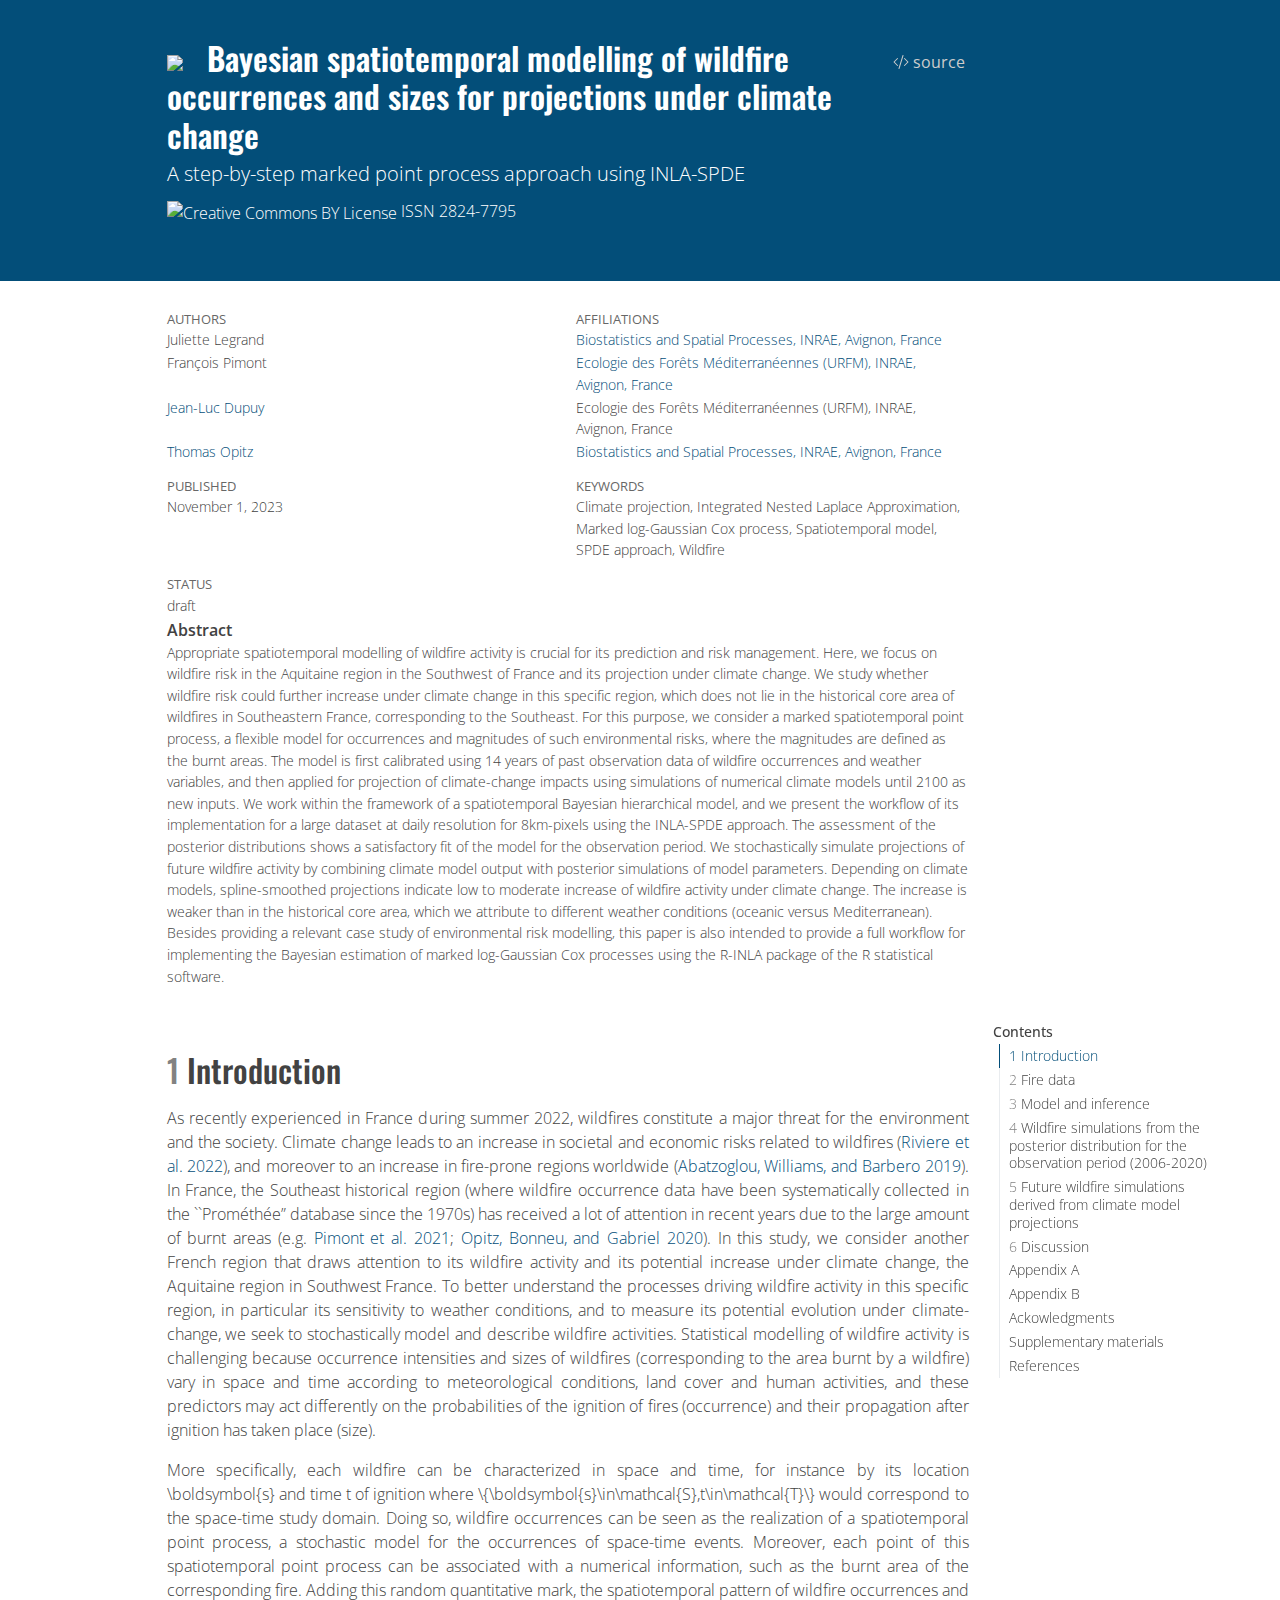
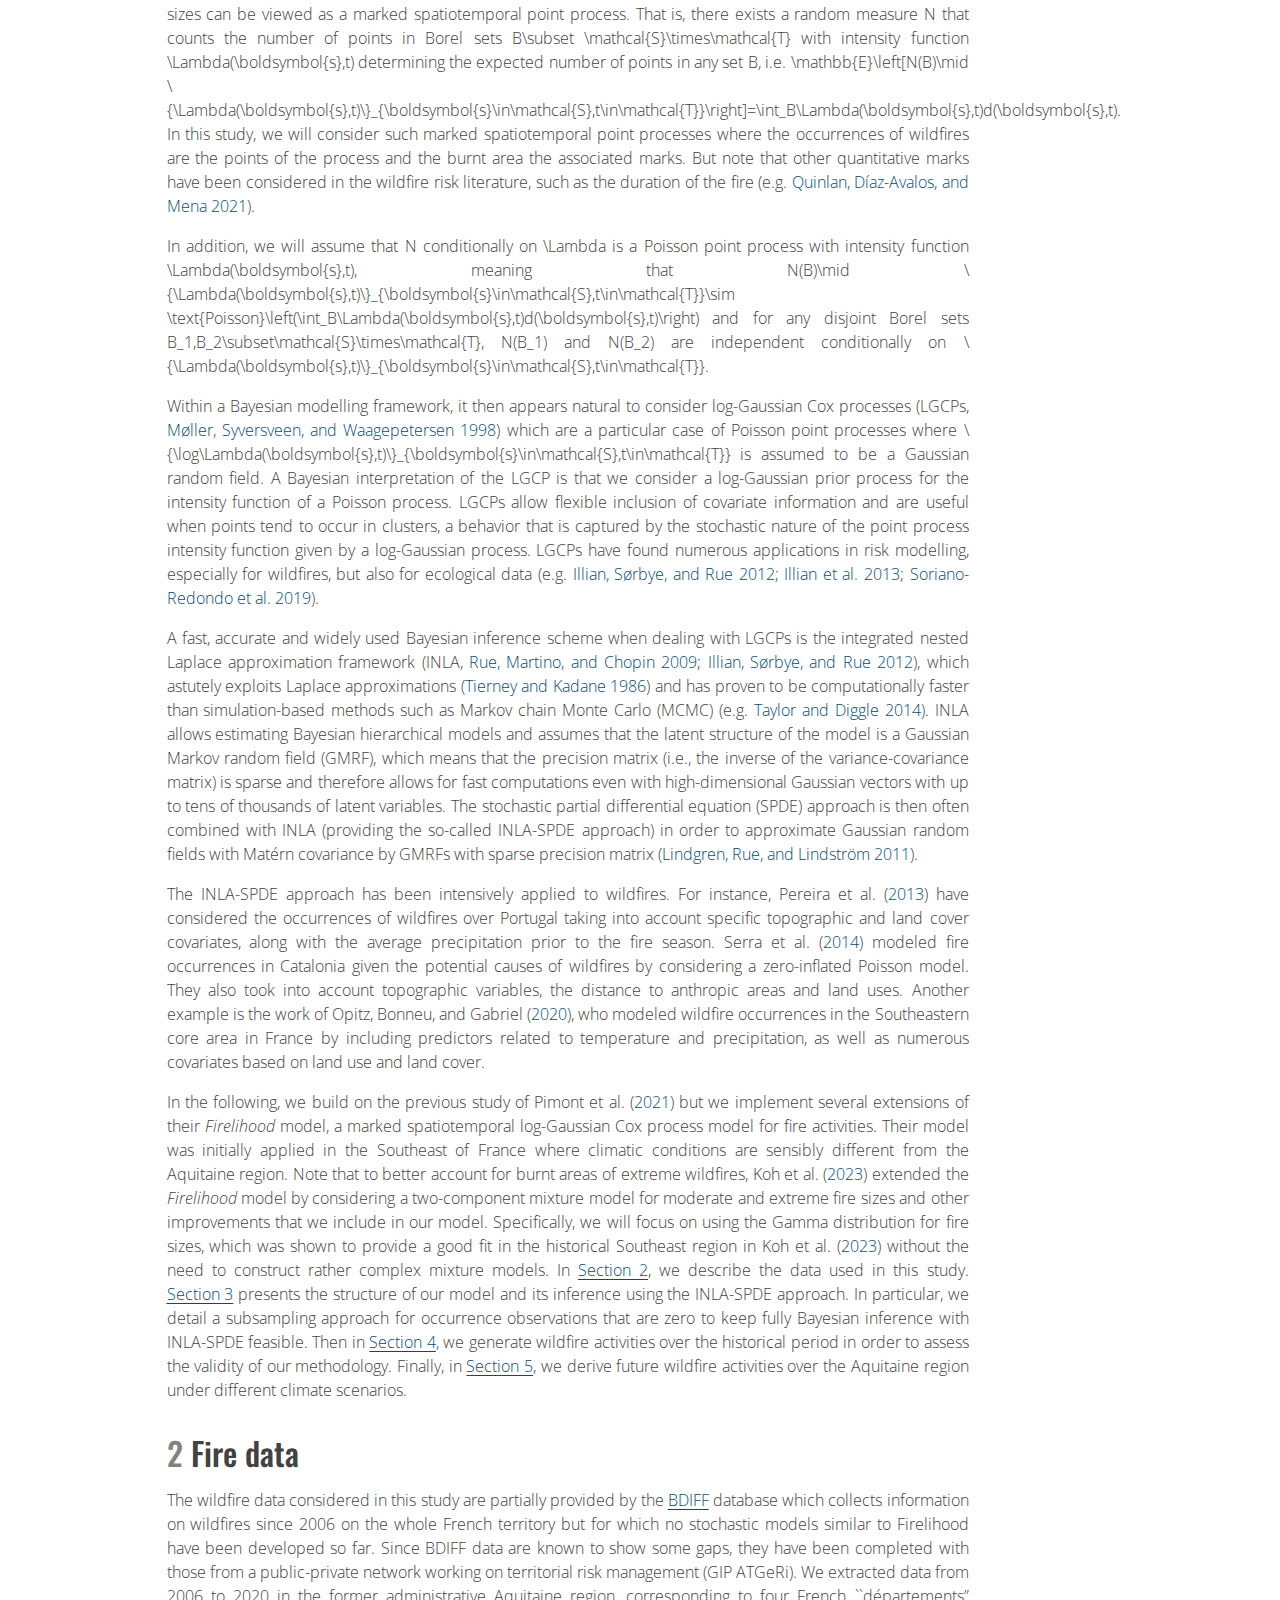
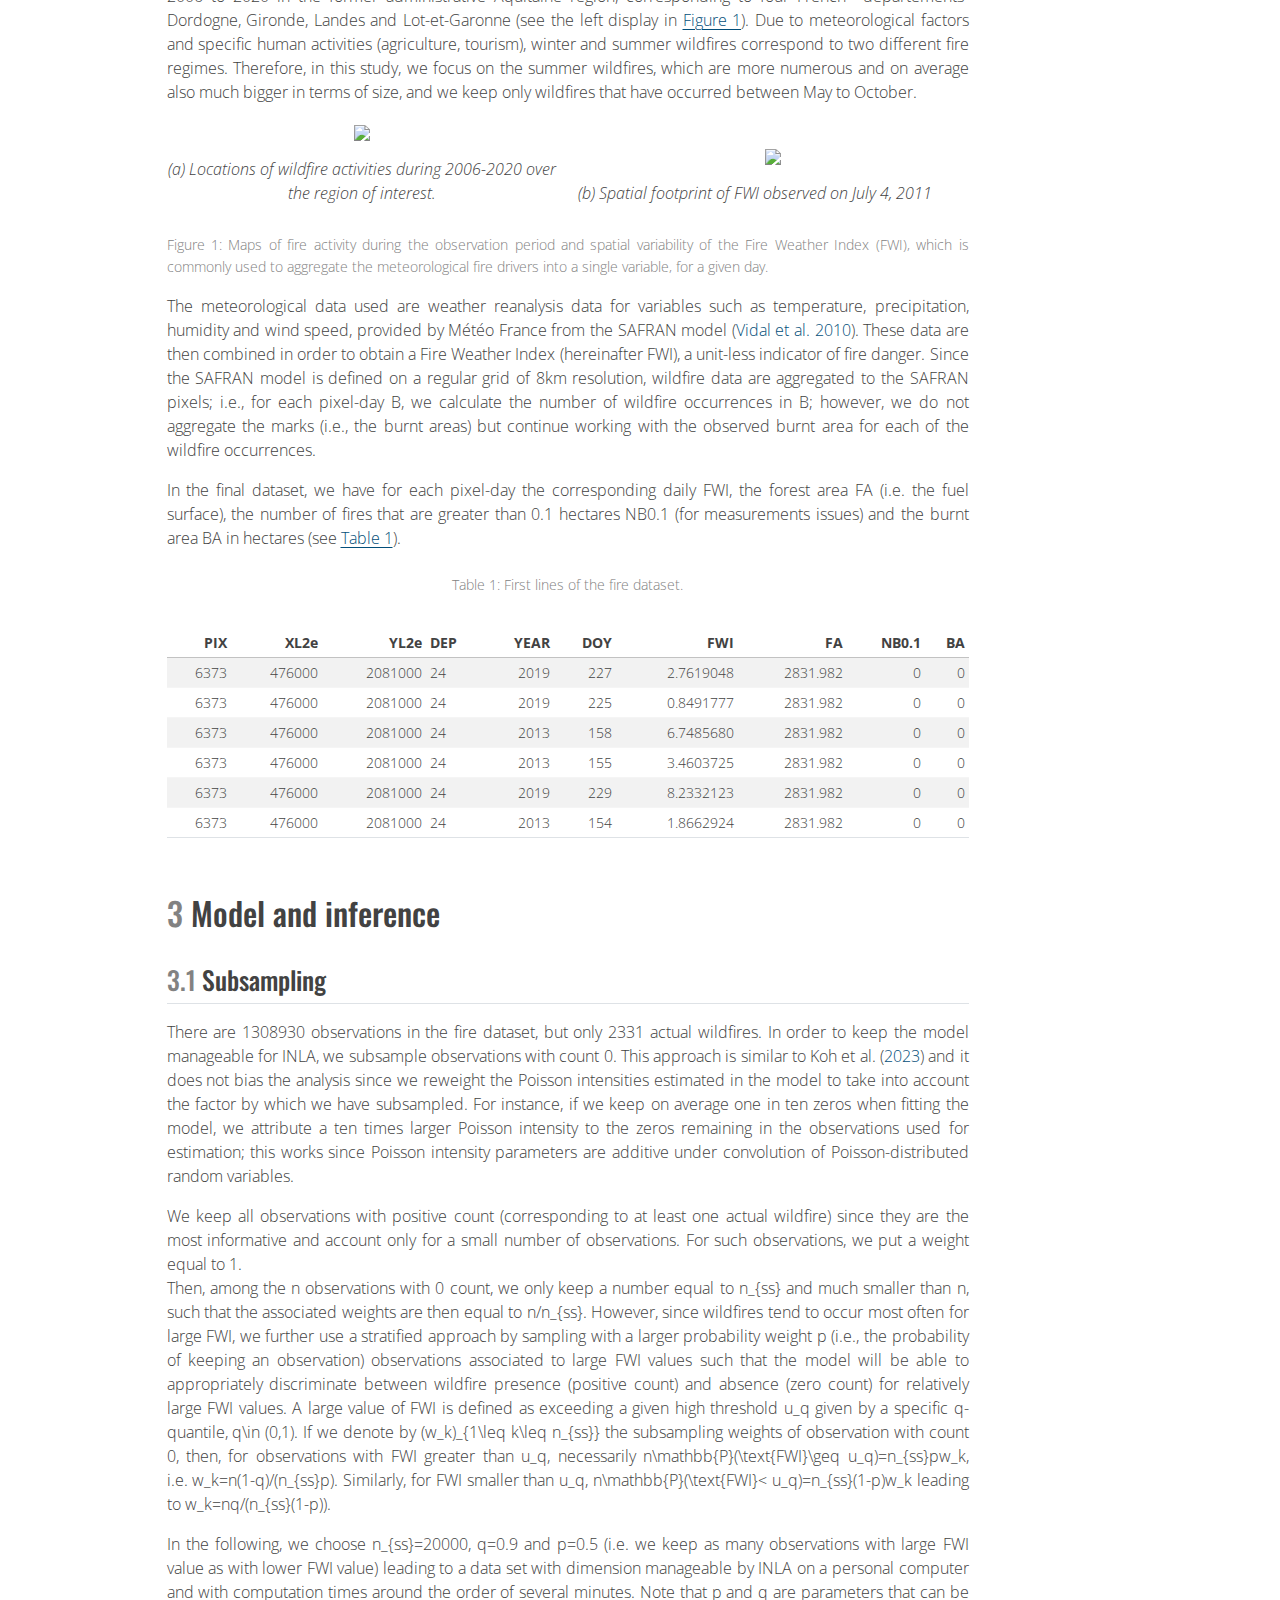
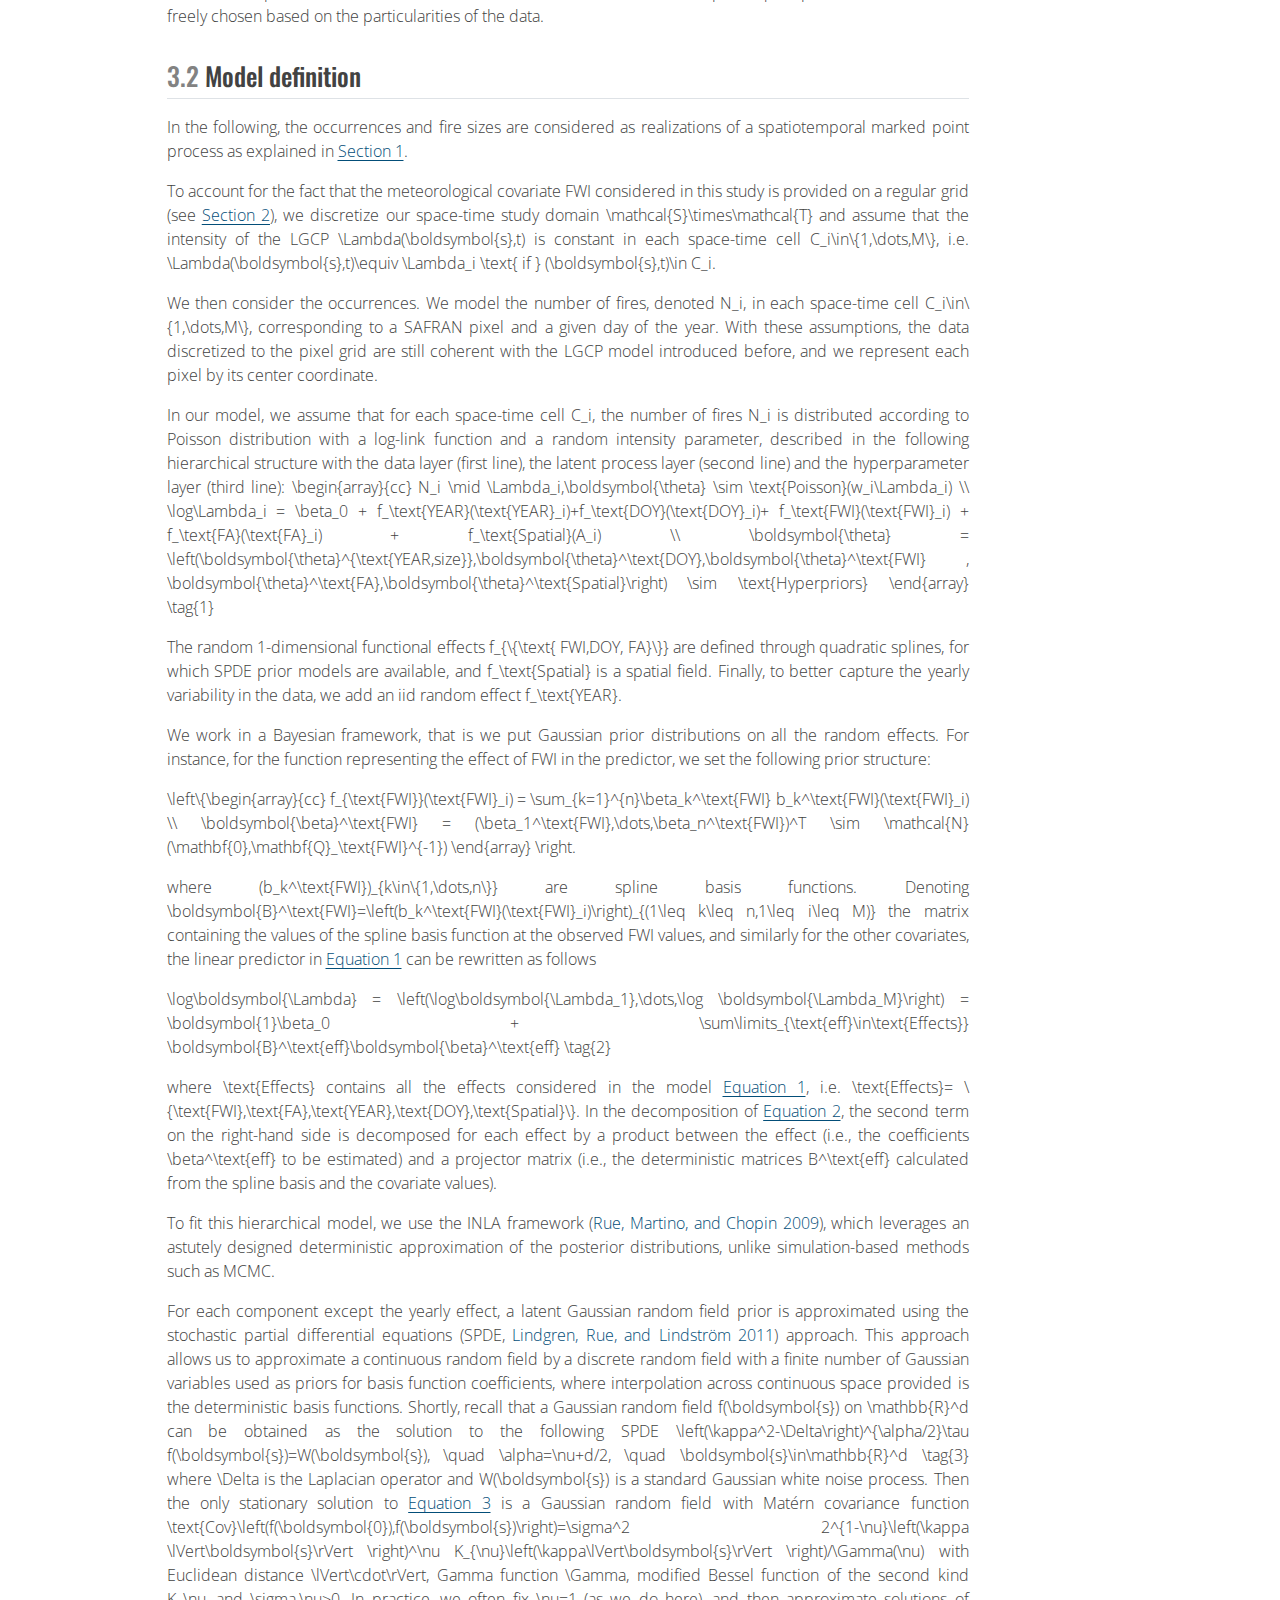
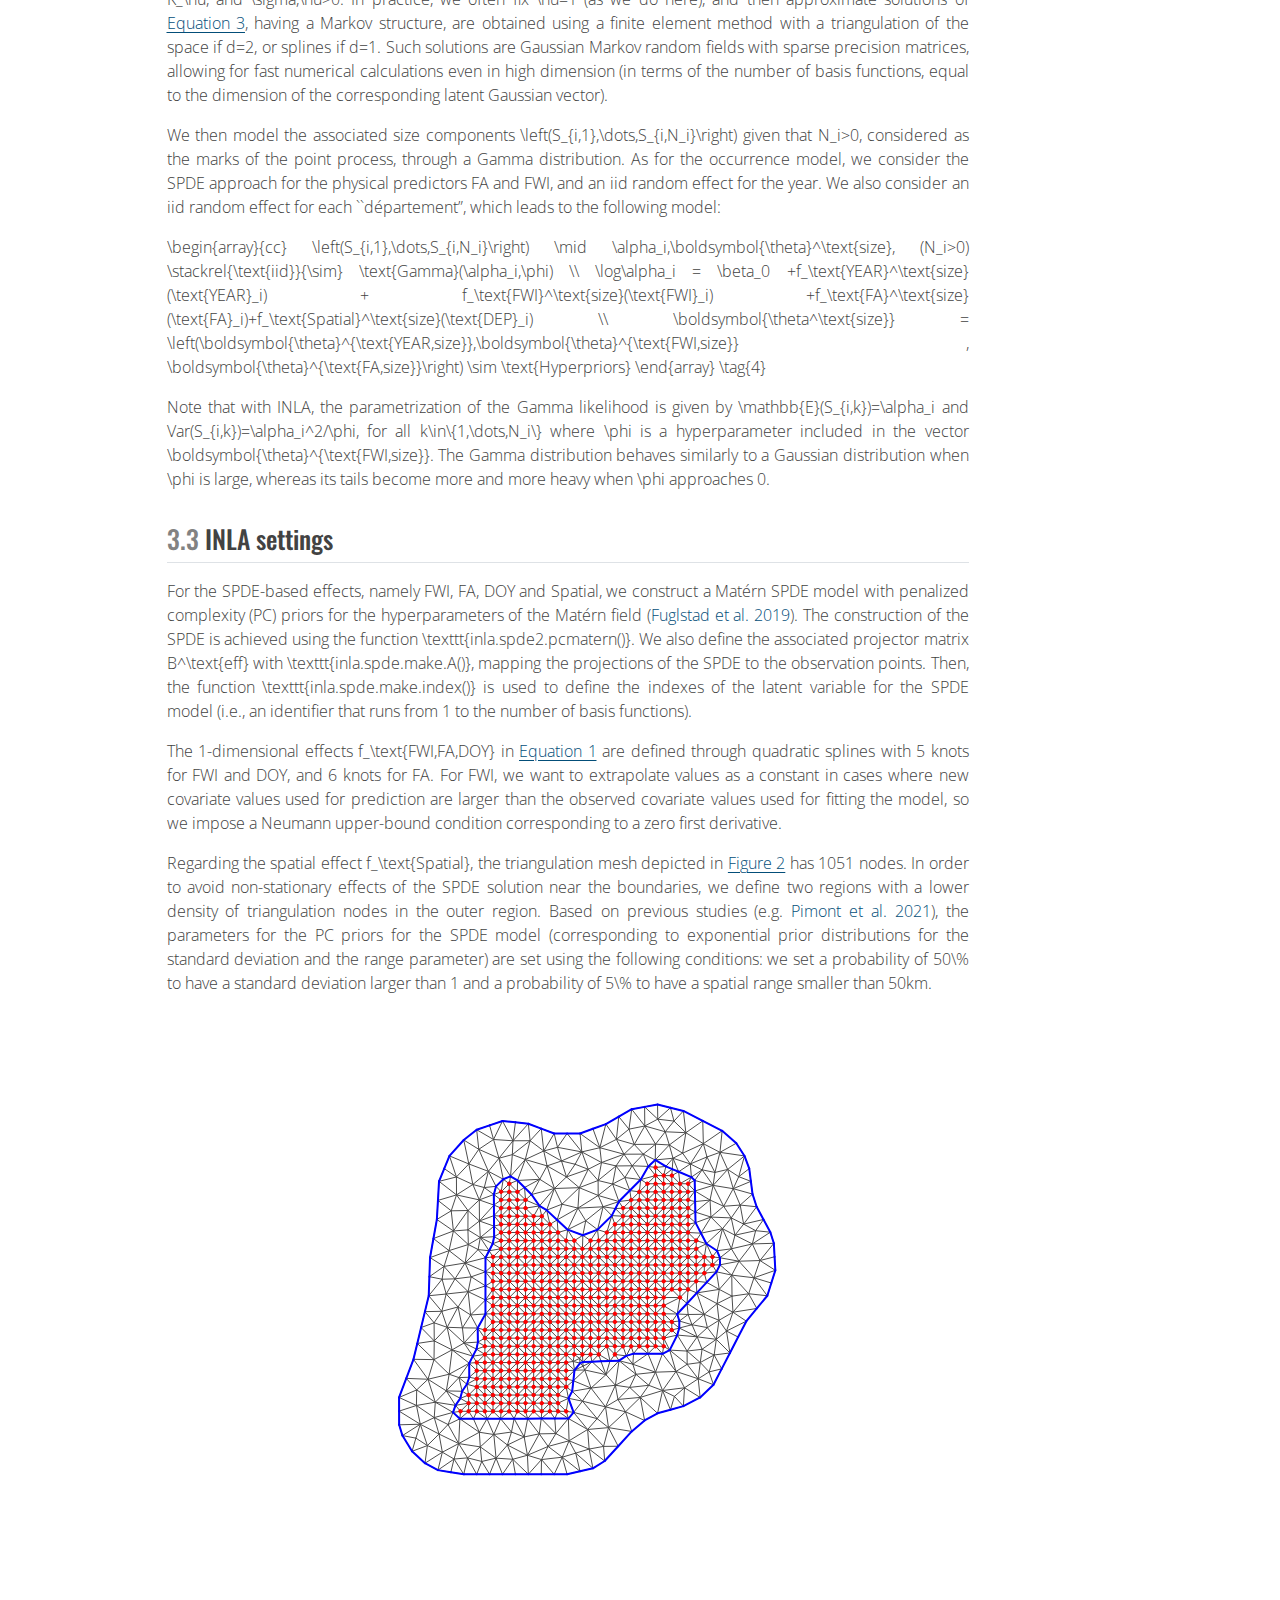
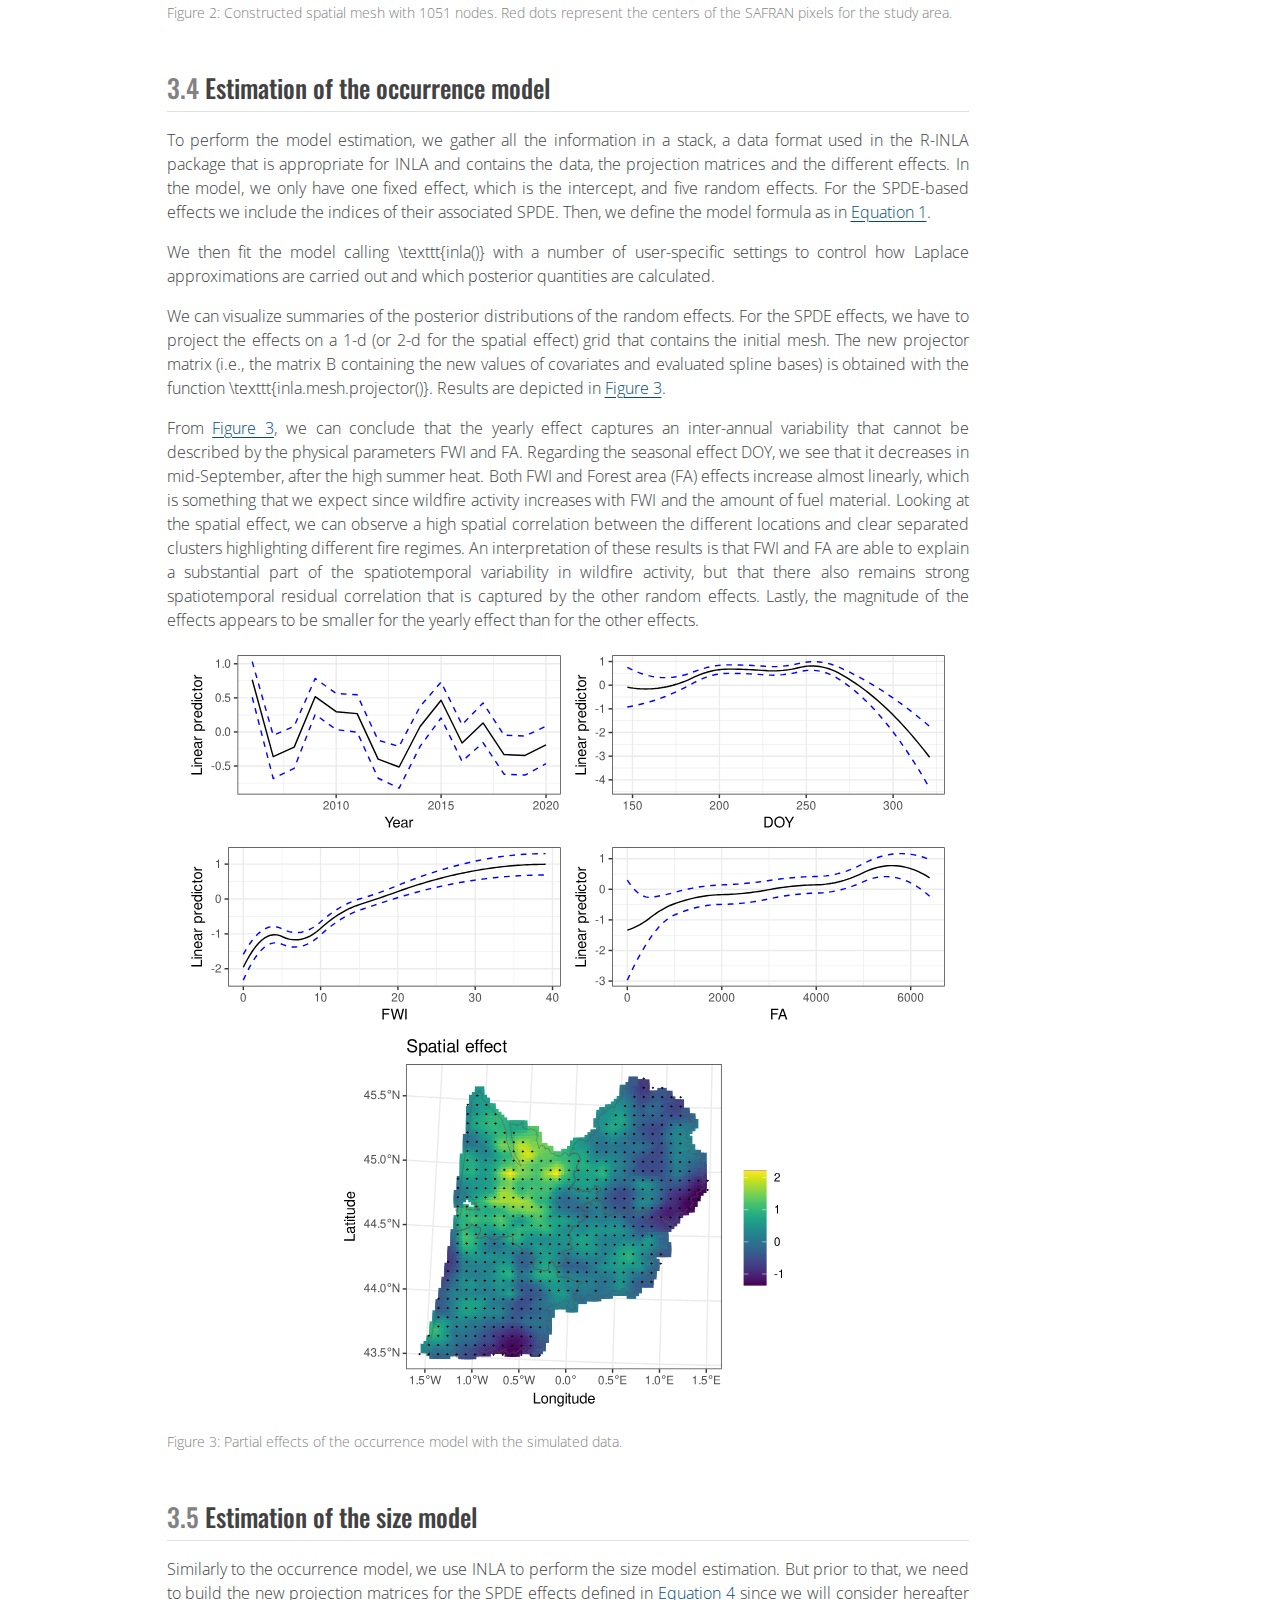
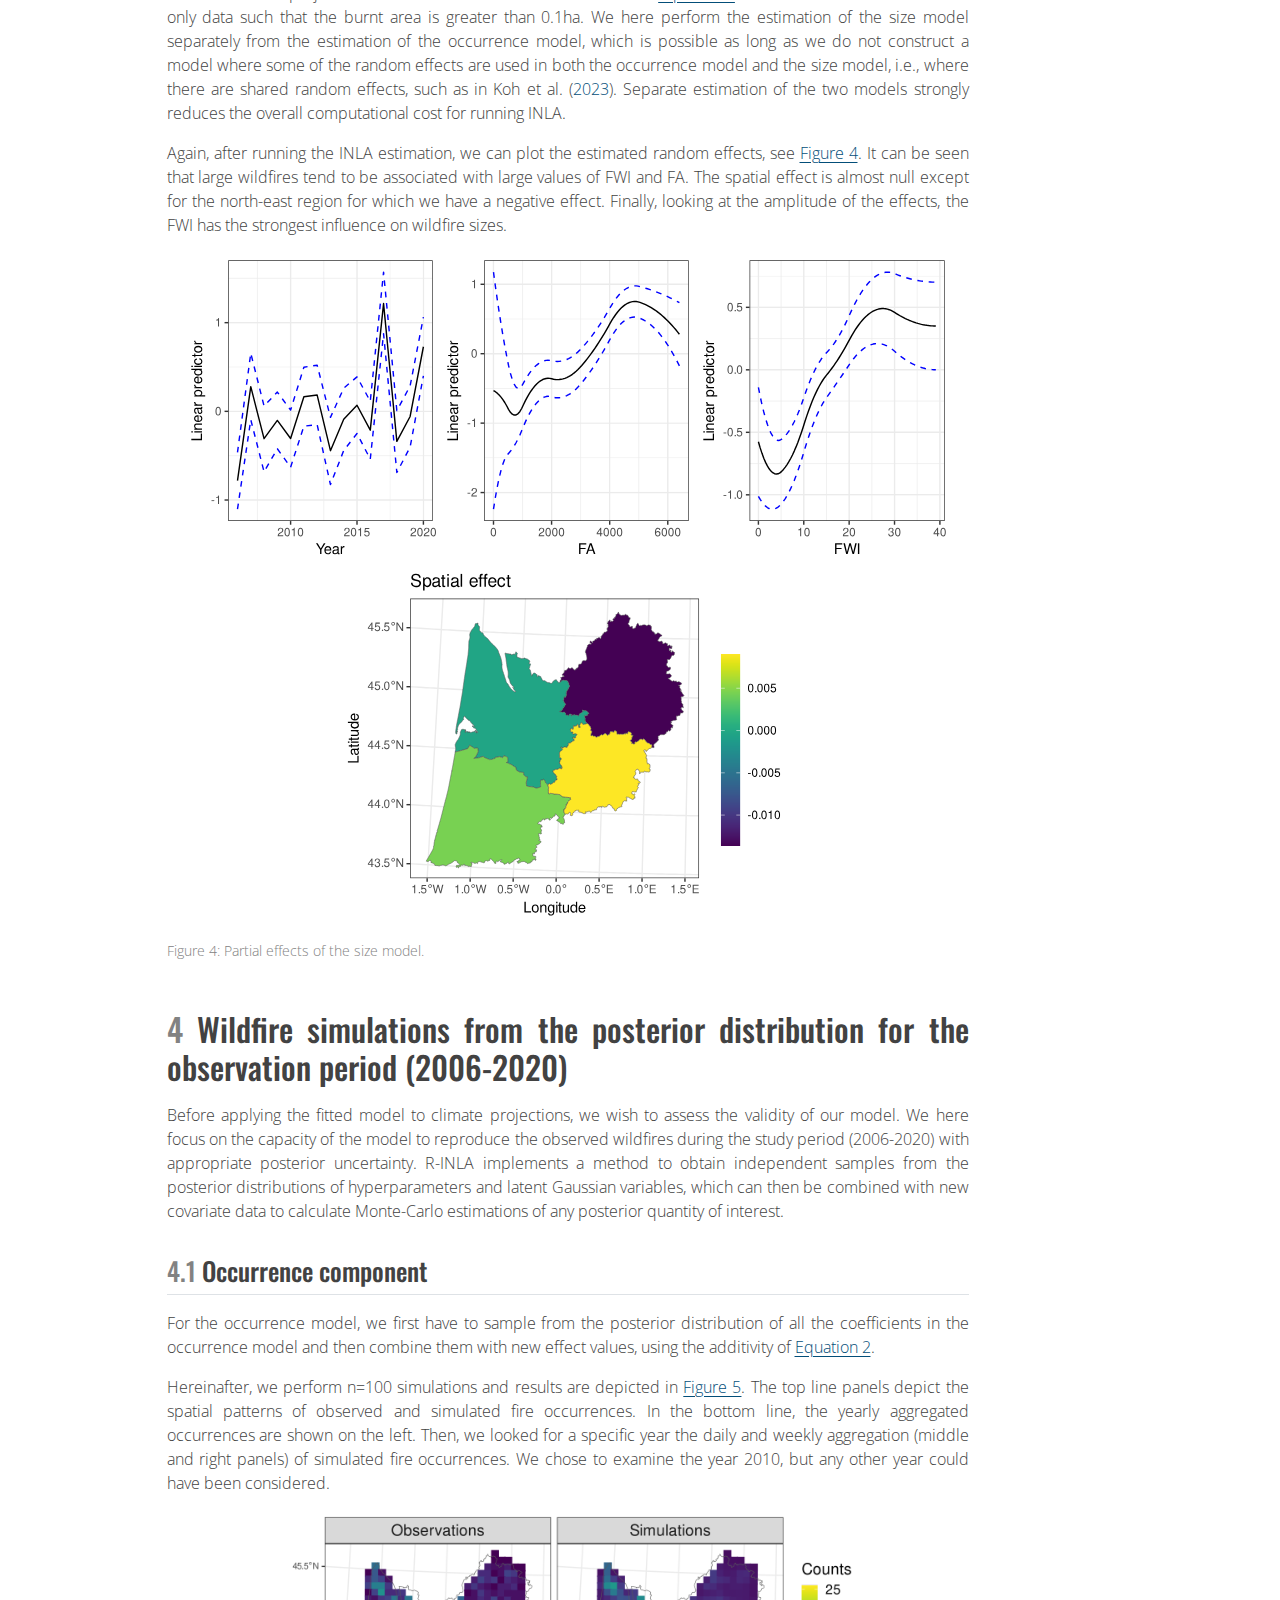
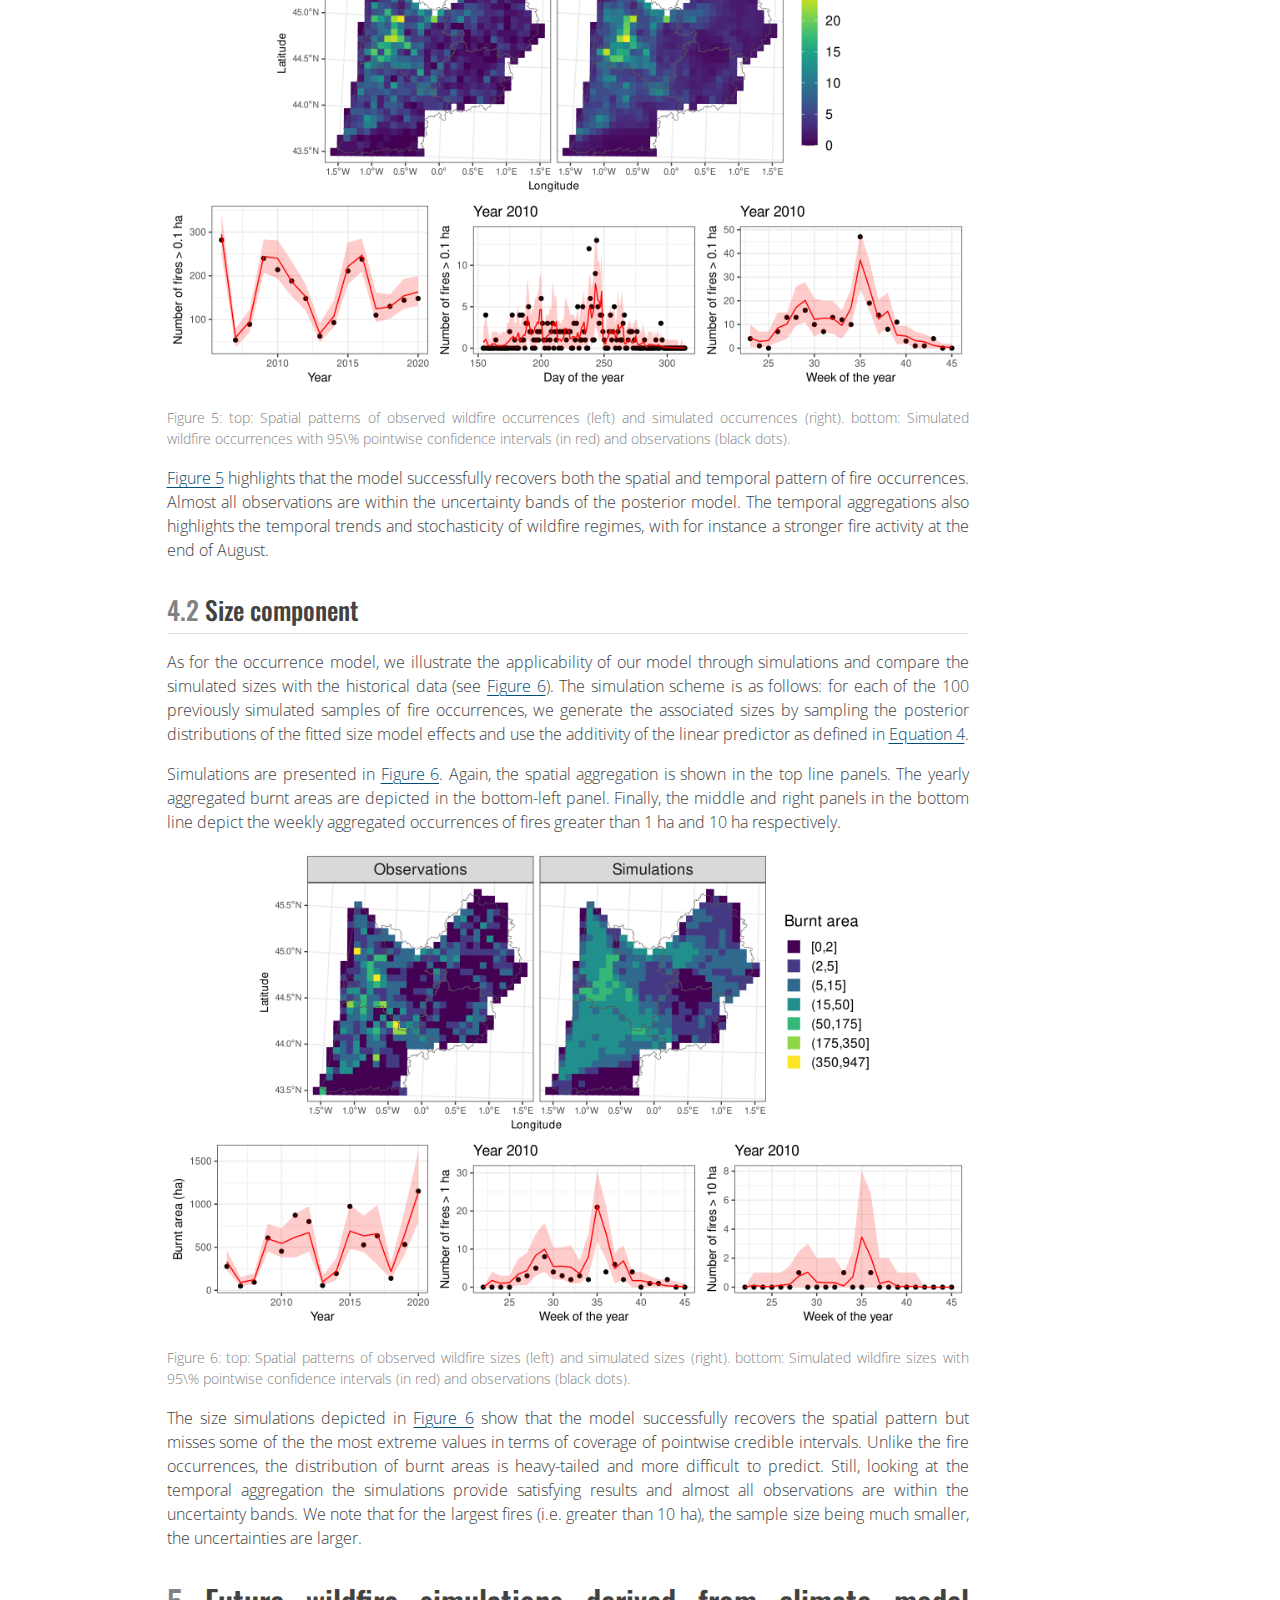
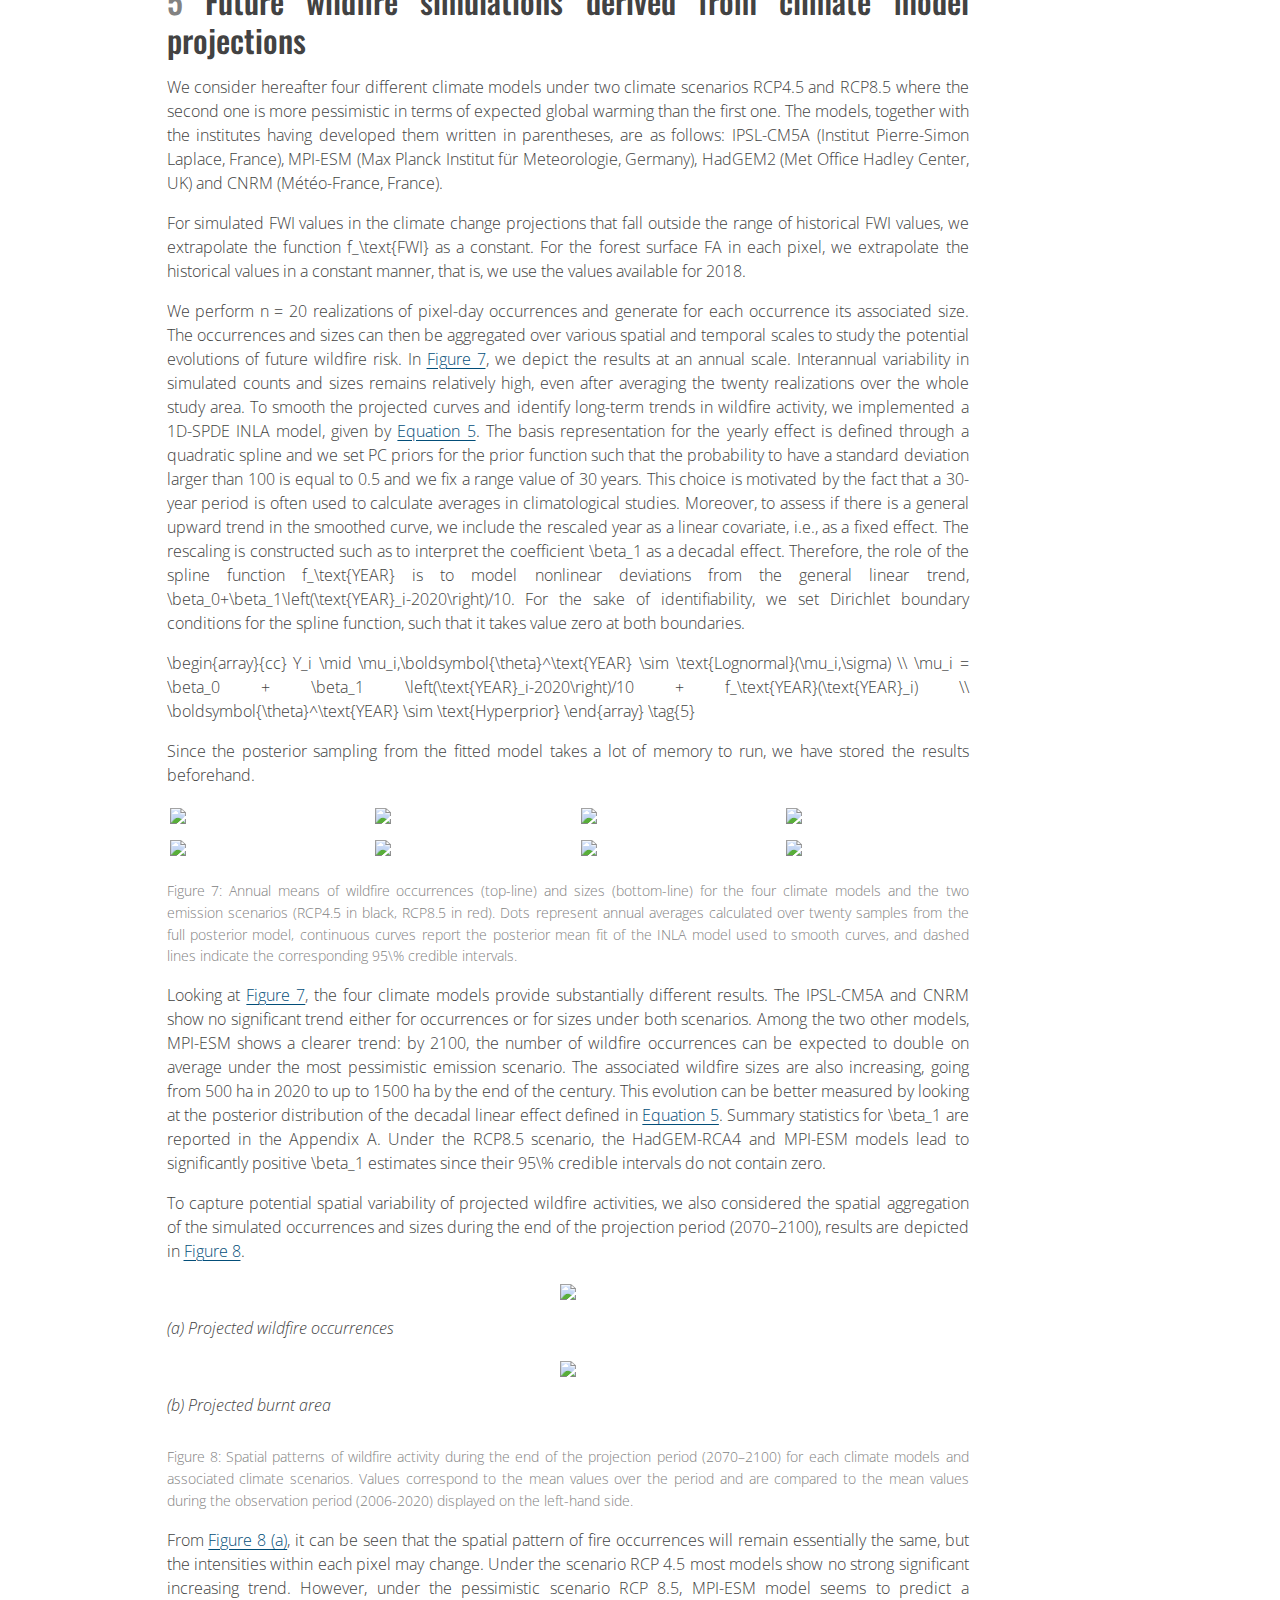
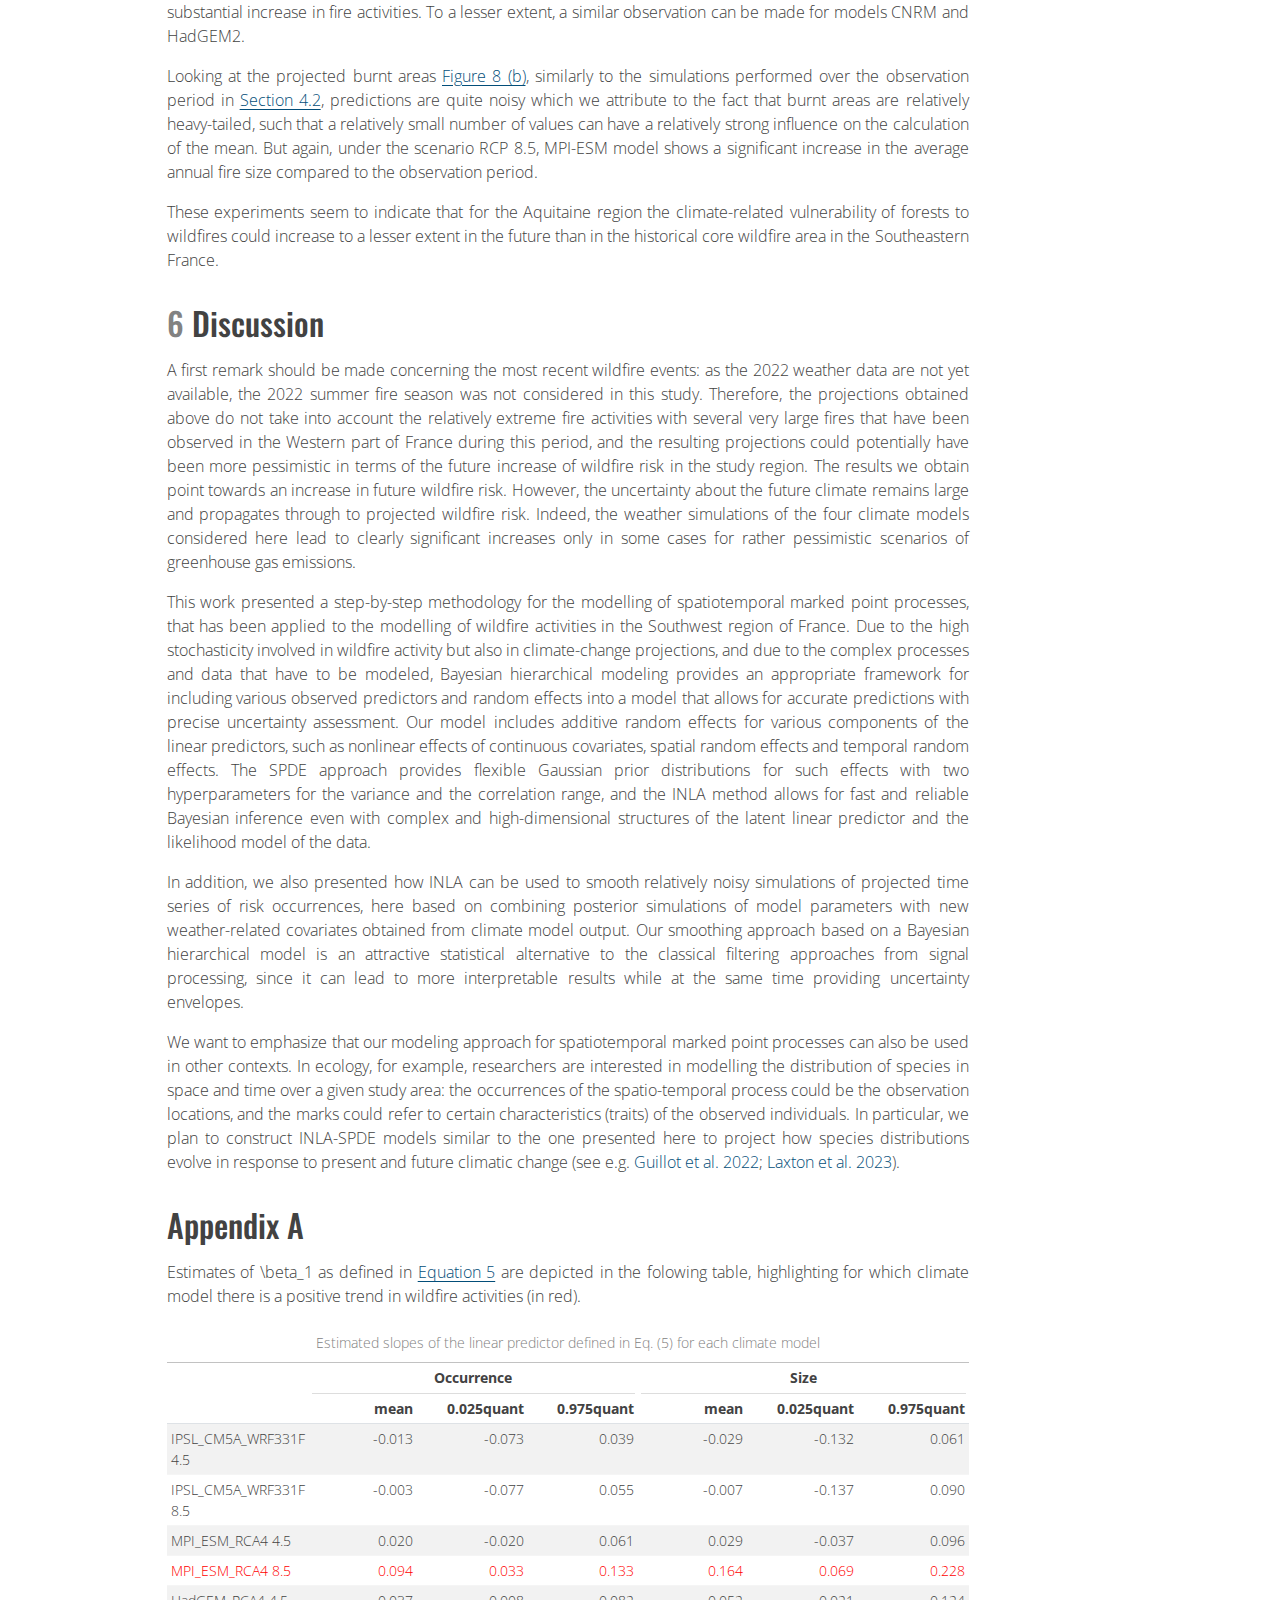
==== commit a0b8eec1: "Built site for gh-pages" ====
--- a/submitted-202310-legrand-wildfire.html
+++ b/submitted-202310-legrand-wildfire.html
@@ -535,7 +535,7 @@
 <img src="computo_figures/fig-res-occ-1.png" class="img-fluid figure-img">
 </div>
 <figcaption class="figure quarto-float-caption quarto-float-fig" id="fig-res-occ-caption-0ceaefa1-69ba-4598-a22c-09a6ac19f8ca">
-Figure&nbsp;5: top: Spatial patterns of observed wildfire occurrences (left) and simulated occurrences (right). bottom: Simulated wildfire occurrences with <span class="math inline">95\\%</span> pointwise confidence intervals (in red) and observations (black dots).
+Figure&nbsp;5: top: Spatial patterns of observed wildfire occurrences (left) and simulated occurrences (right). bottom: Simulated wildfire occurrences with <span class="math inline">95\%</span> pointwise confidence intervals (in red) and observations (black dots).
 </figcaption>
 </figure>
 </div>
@@ -551,7 +551,7 @@
 <img src="computo_figures/fig-res-sizes-1.png" class="img-fluid figure-img">
 </div>
 <figcaption class="figure quarto-float-caption quarto-float-fig" id="fig-res-sizes-caption-0ceaefa1-69ba-4598-a22c-09a6ac19f8ca">
-Figure&nbsp;6: top: Spatial patterns of observed wildfire sizes (left) and simulated sizes (right). bottom: Simulated wildfire sizes with <span class="math inline">95\\%</span> pointwise confidence intervals (in red) and observations (black dots).
+Figure&nbsp;6: top: Spatial patterns of observed wildfire sizes (left) and simulated sizes (right). bottom: Simulated wildfire sizes with <span class="math inline">95\%</span> pointwise confidence intervals (in red) and observations (black dots).
 </figcaption>
 </figure>
 </div>
@@ -2191,7 +2191,7 @@
 <span id="cb2-745"><a href="#cb2-745" aria-hidden="true" tabindex="-1"></a>::: {#fig-res-occ}</span>
 <span id="cb2-746"><a href="#cb2-746" aria-hidden="true" tabindex="-1"></a><span class="al">![](computo_figures/fig-res-occ-1.png)</span></span>
 <span id="cb2-747"><a href="#cb2-747" aria-hidden="true" tabindex="-1"></a></span>
-<span id="cb2-748"><a href="#cb2-748" aria-hidden="true" tabindex="-1"></a>top: Spatial patterns of observed wildfire occurrences (left) and simulated occurrences (right). bottom: Simulated wildfire occurrences with $95<span class="sc">\\</span>%$ pointwise confidence intervals (in red) and observations (black dots).</span>
+<span id="cb2-748"><a href="#cb2-748" aria-hidden="true" tabindex="-1"></a>top: Spatial patterns of observed wildfire occurrences (left) and simulated occurrences (right). bottom: Simulated wildfire occurrences with $95\%$ pointwise confidence intervals (in red) and observations (black dots).</span>
 <span id="cb2-749"><a href="#cb2-749" aria-hidden="true" tabindex="-1"></a>::: </span>
 <span id="cb2-750"><a href="#cb2-750" aria-hidden="true" tabindex="-1"></a></span>
 <span id="cb2-751"><a href="#cb2-751" aria-hidden="true" tabindex="-1"></a>@fig-res-occ highlights that the model successfully recovers both the spatial and temporal pattern of fire occurrences. Almost all observations are within the uncertainty bands of the posterior model. The temporal aggregations also highlights the temporal trends and stochasticity of wildfire regimes, with for instance a stronger fire activity at the end of August.</span>
@@ -2413,7 +2413,7 @@
 <span id="cb2-967"><a href="#cb2-967" aria-hidden="true" tabindex="-1"></a>::: {#fig-res-sizes}</span>
 <span id="cb2-968"><a href="#cb2-968" aria-hidden="true" tabindex="-1"></a><span class="al">![](computo_figures/fig-res-sizes-1.png)</span></span>
 <span id="cb2-969"><a href="#cb2-969" aria-hidden="true" tabindex="-1"></a></span>
-<span id="cb2-970"><a href="#cb2-970" aria-hidden="true" tabindex="-1"></a>top: Spatial patterns of observed wildfire sizes (left) and simulated sizes (right). bottom: Simulated wildfire sizes with $95<span class="sc">\\</span>%$ pointwise confidence intervals (in red) and observations (black dots).</span>
+<span id="cb2-970"><a href="#cb2-970" aria-hidden="true" tabindex="-1"></a>top: Spatial patterns of observed wildfire sizes (left) and simulated sizes (right). bottom: Simulated wildfire sizes with $95\%$ pointwise confidence intervals (in red) and observations (black dots).</span>
 <span id="cb2-971"><a href="#cb2-971" aria-hidden="true" tabindex="-1"></a>::: </span>
 <span id="cb2-972"><a href="#cb2-972" aria-hidden="true" tabindex="-1"></a></span>
 <span id="cb2-973"><a href="#cb2-973" aria-hidden="true" tabindex="-1"></a></span>
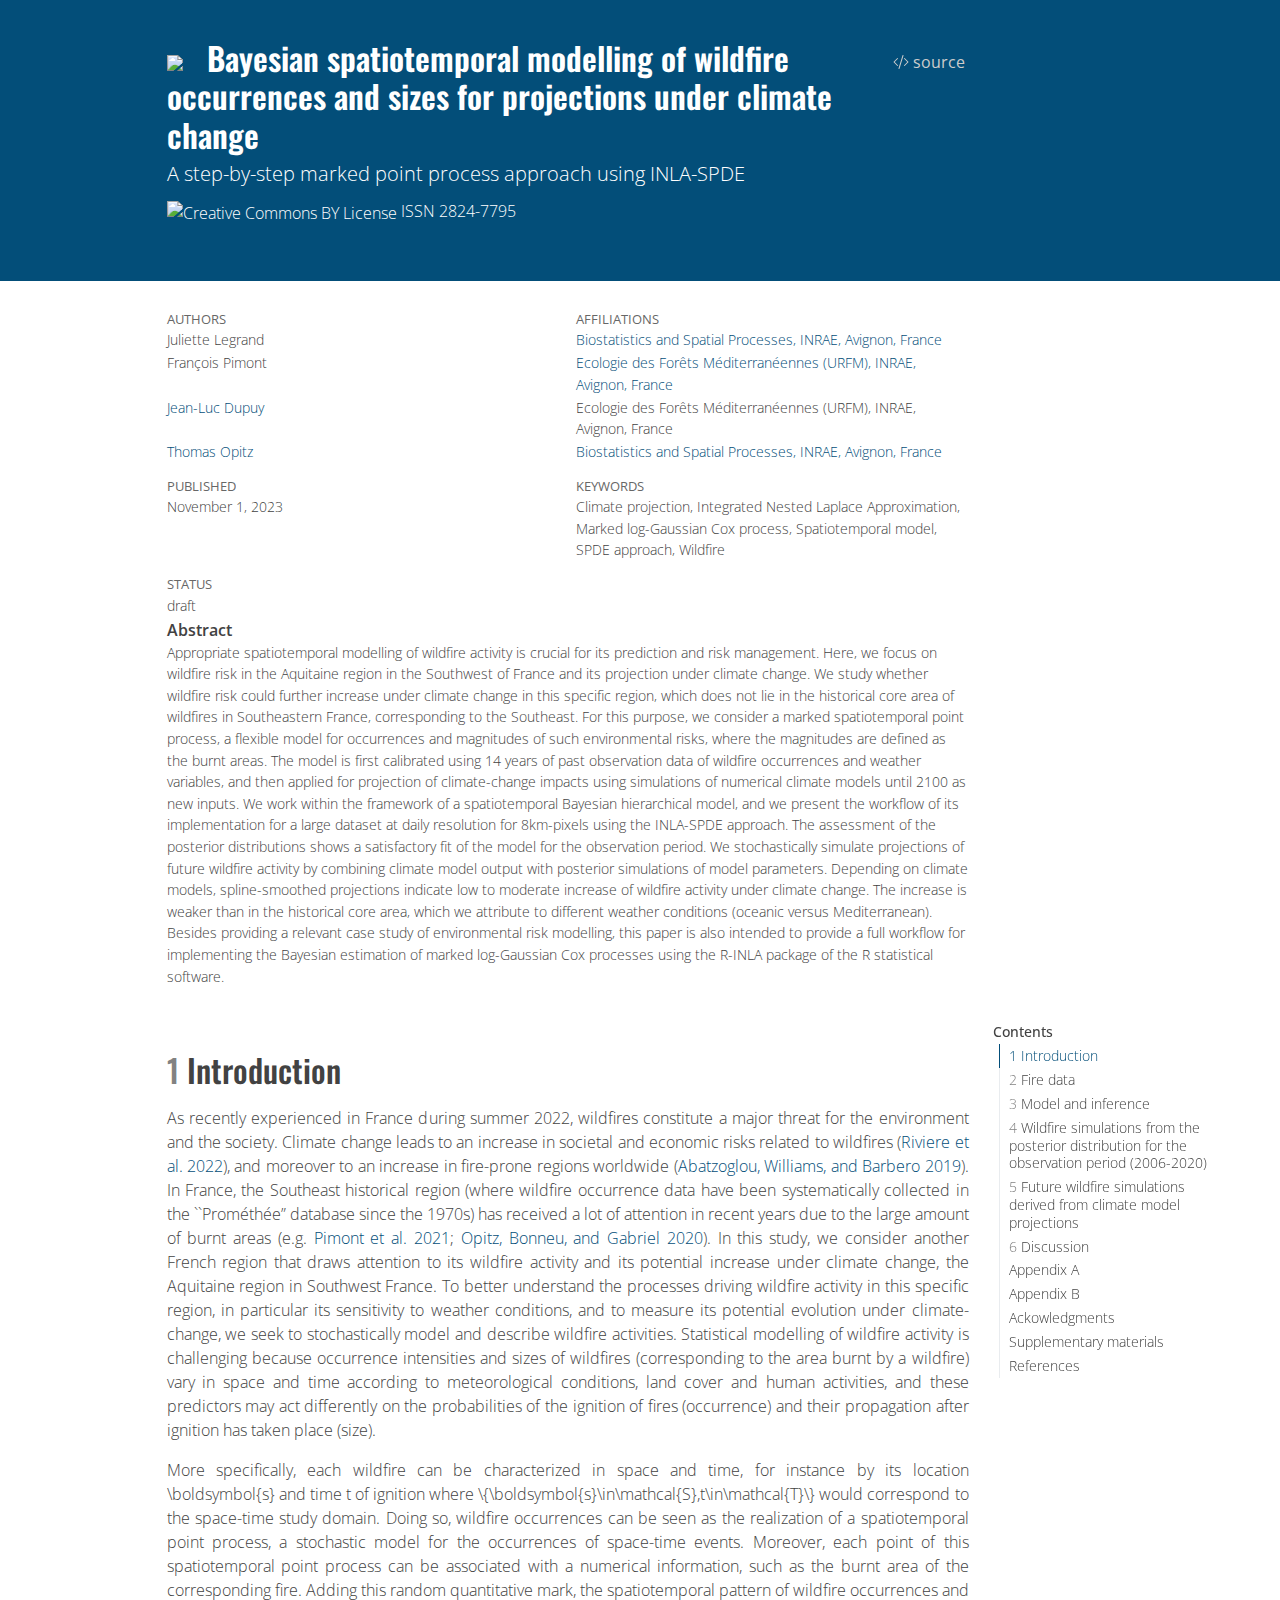
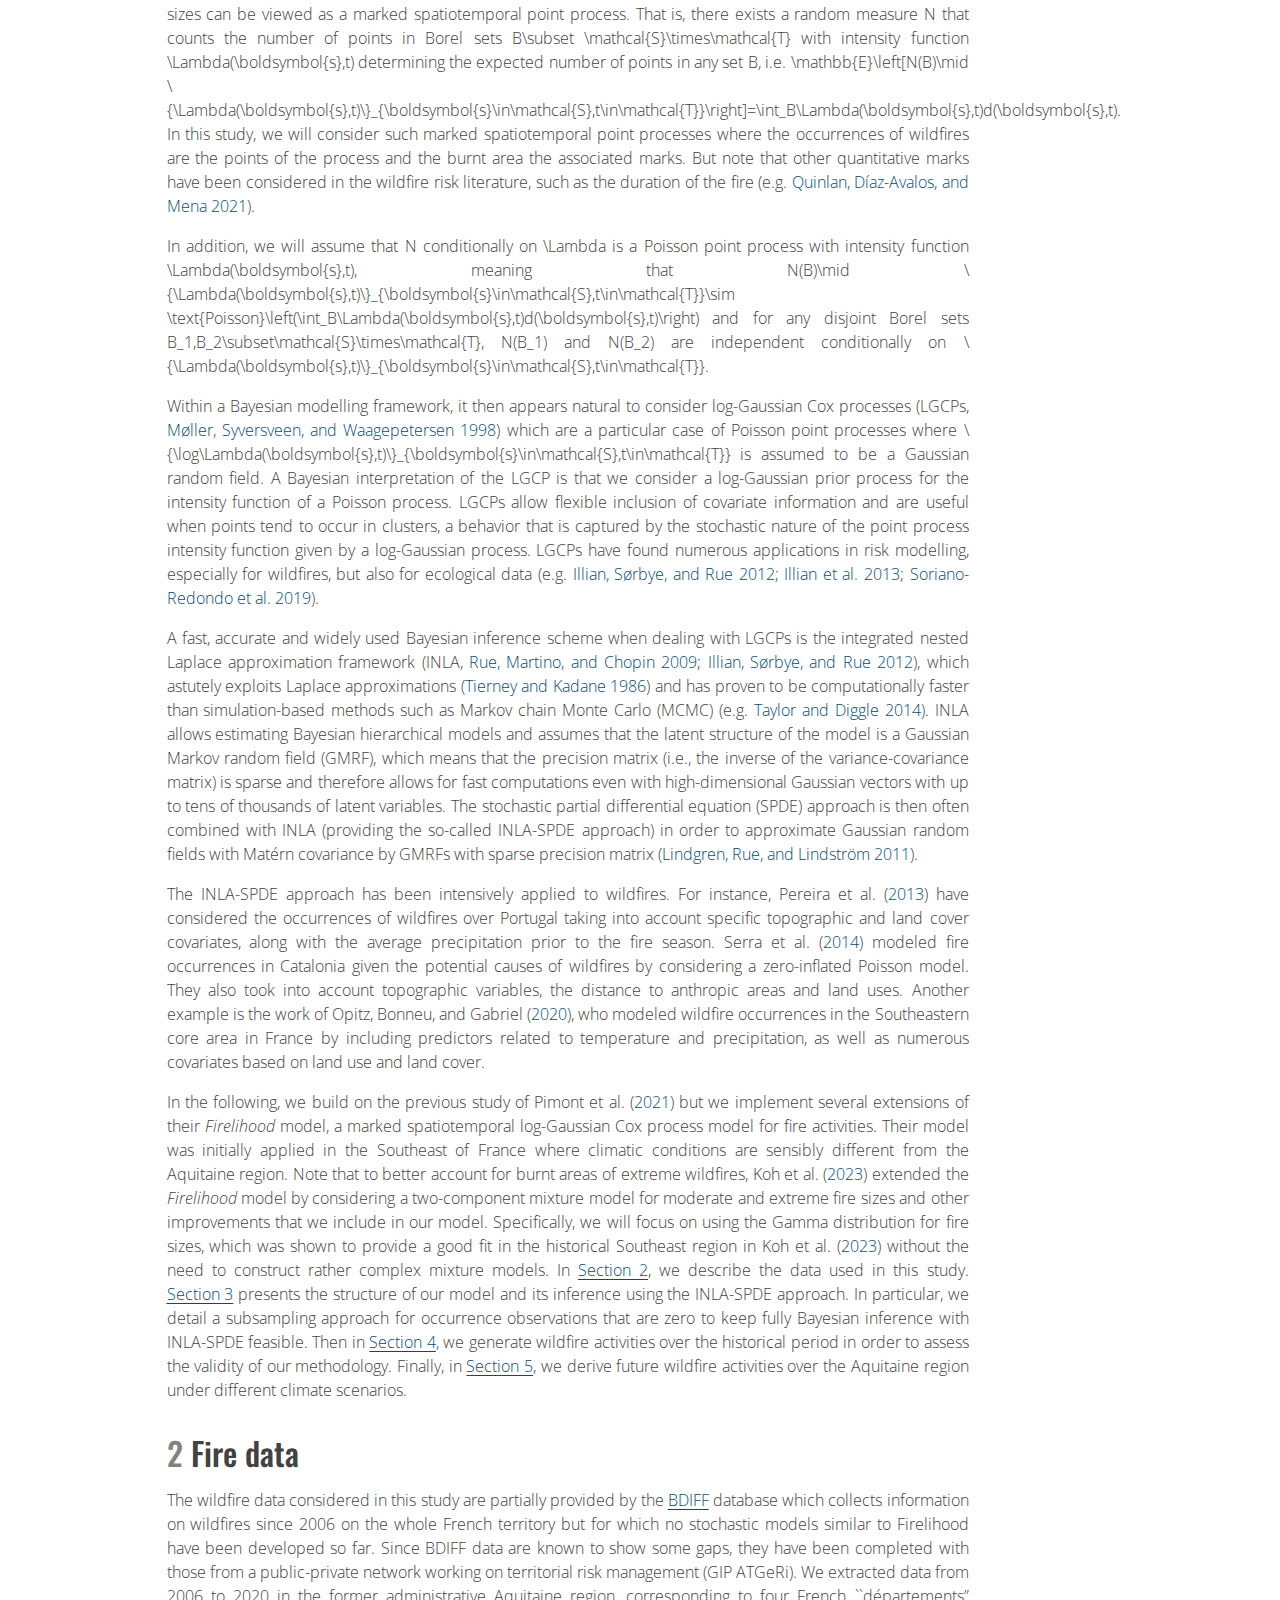
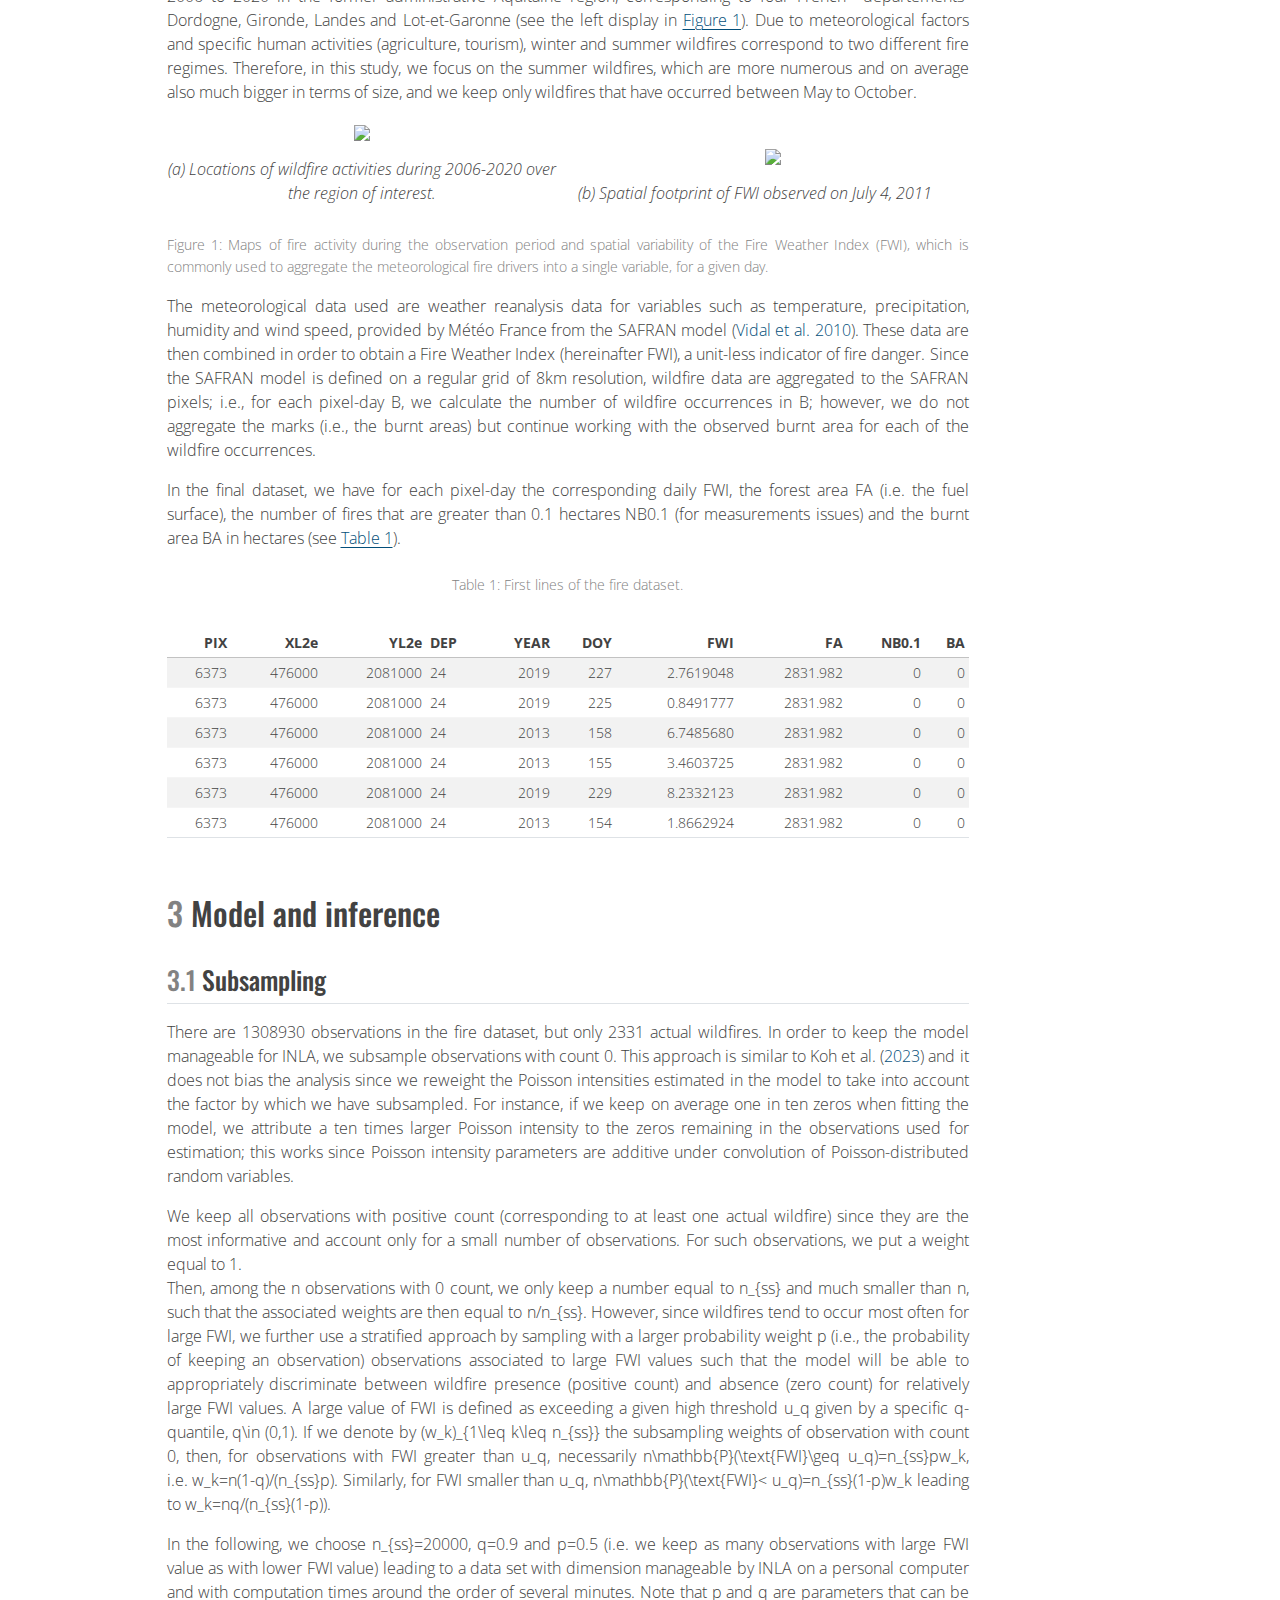
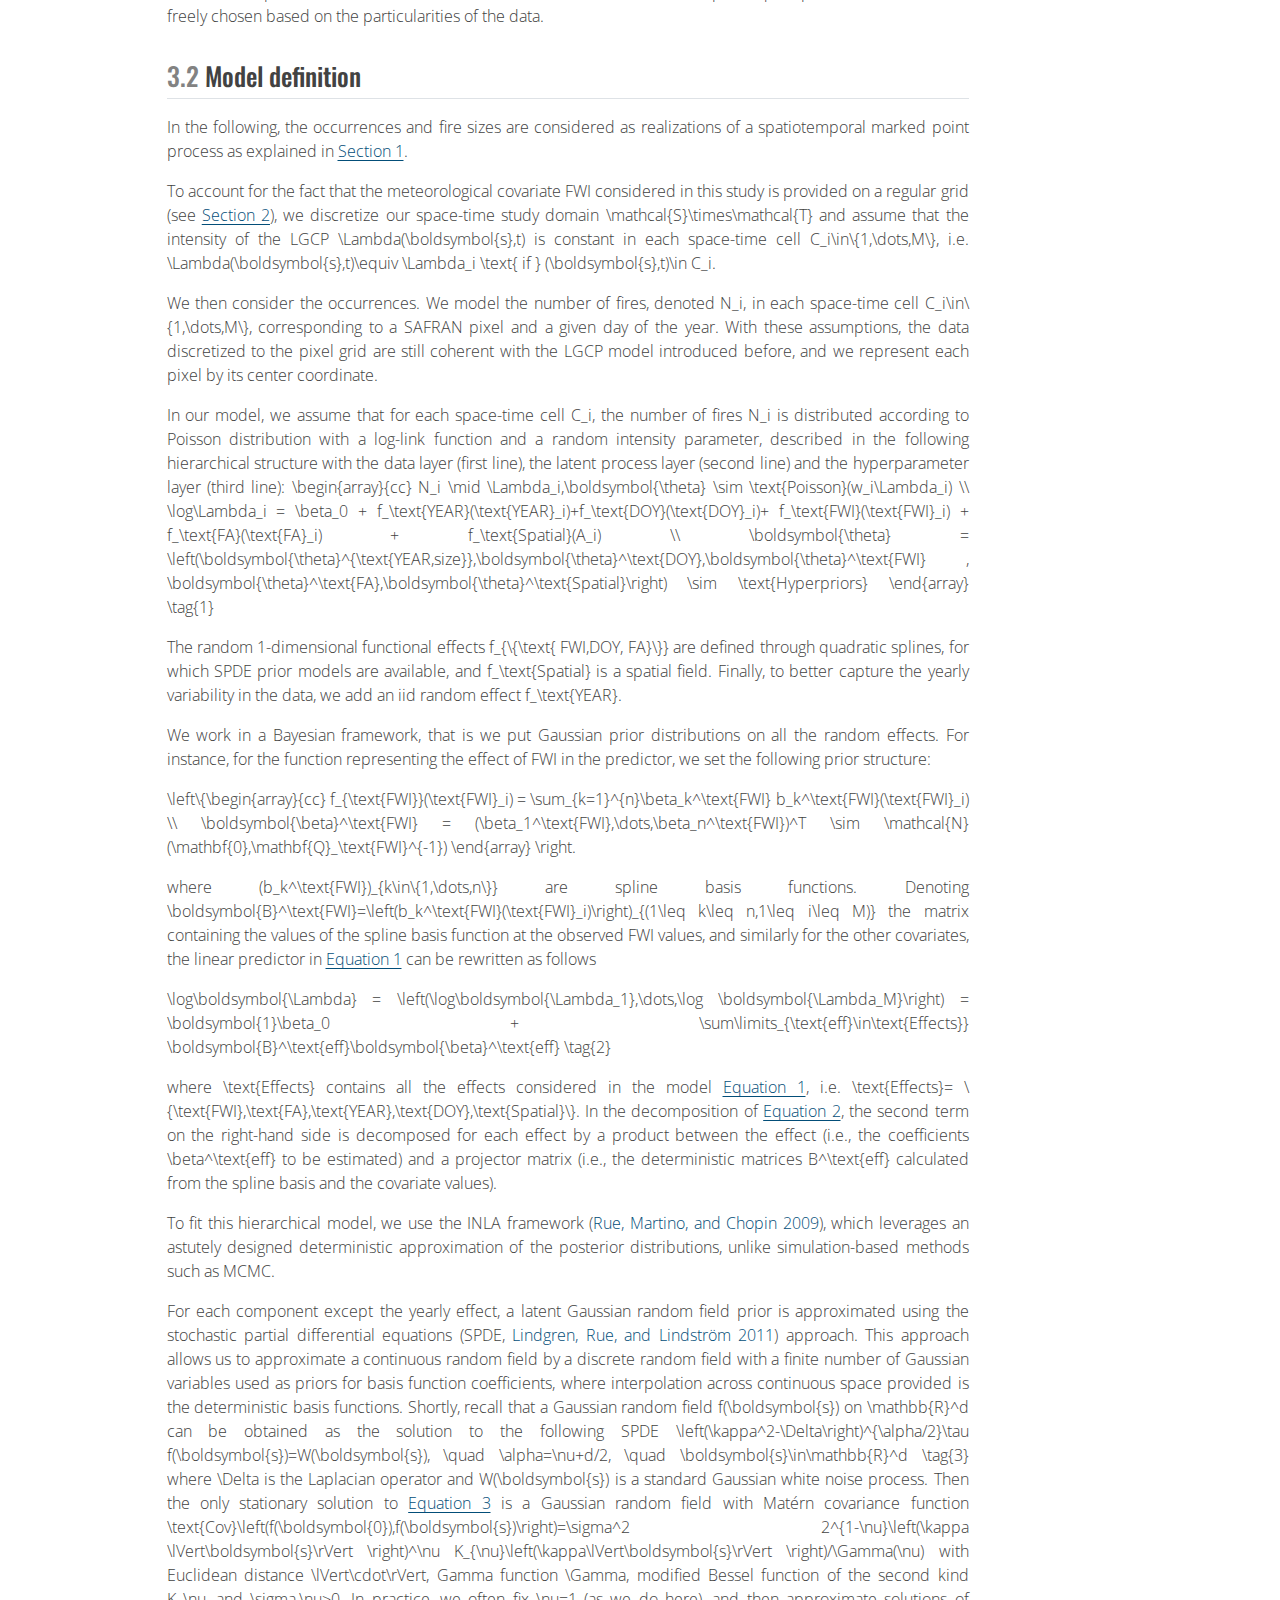
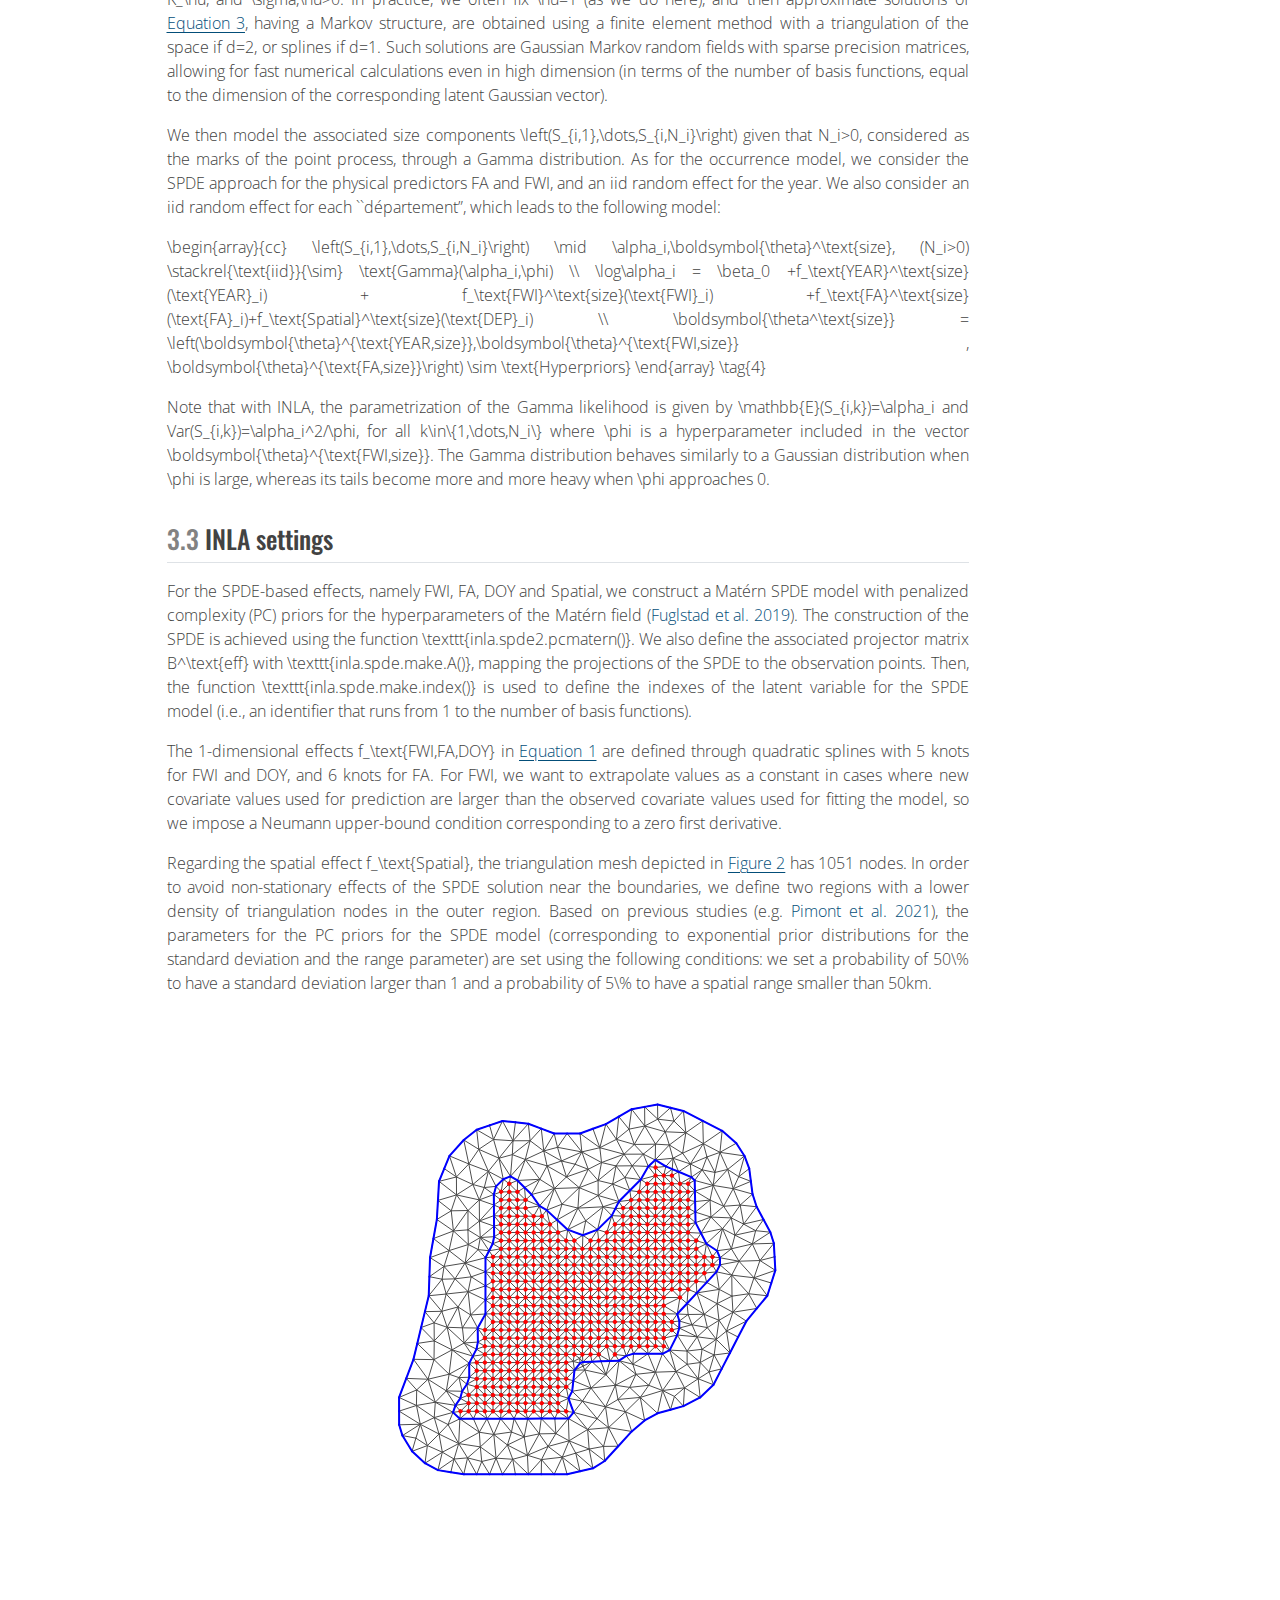
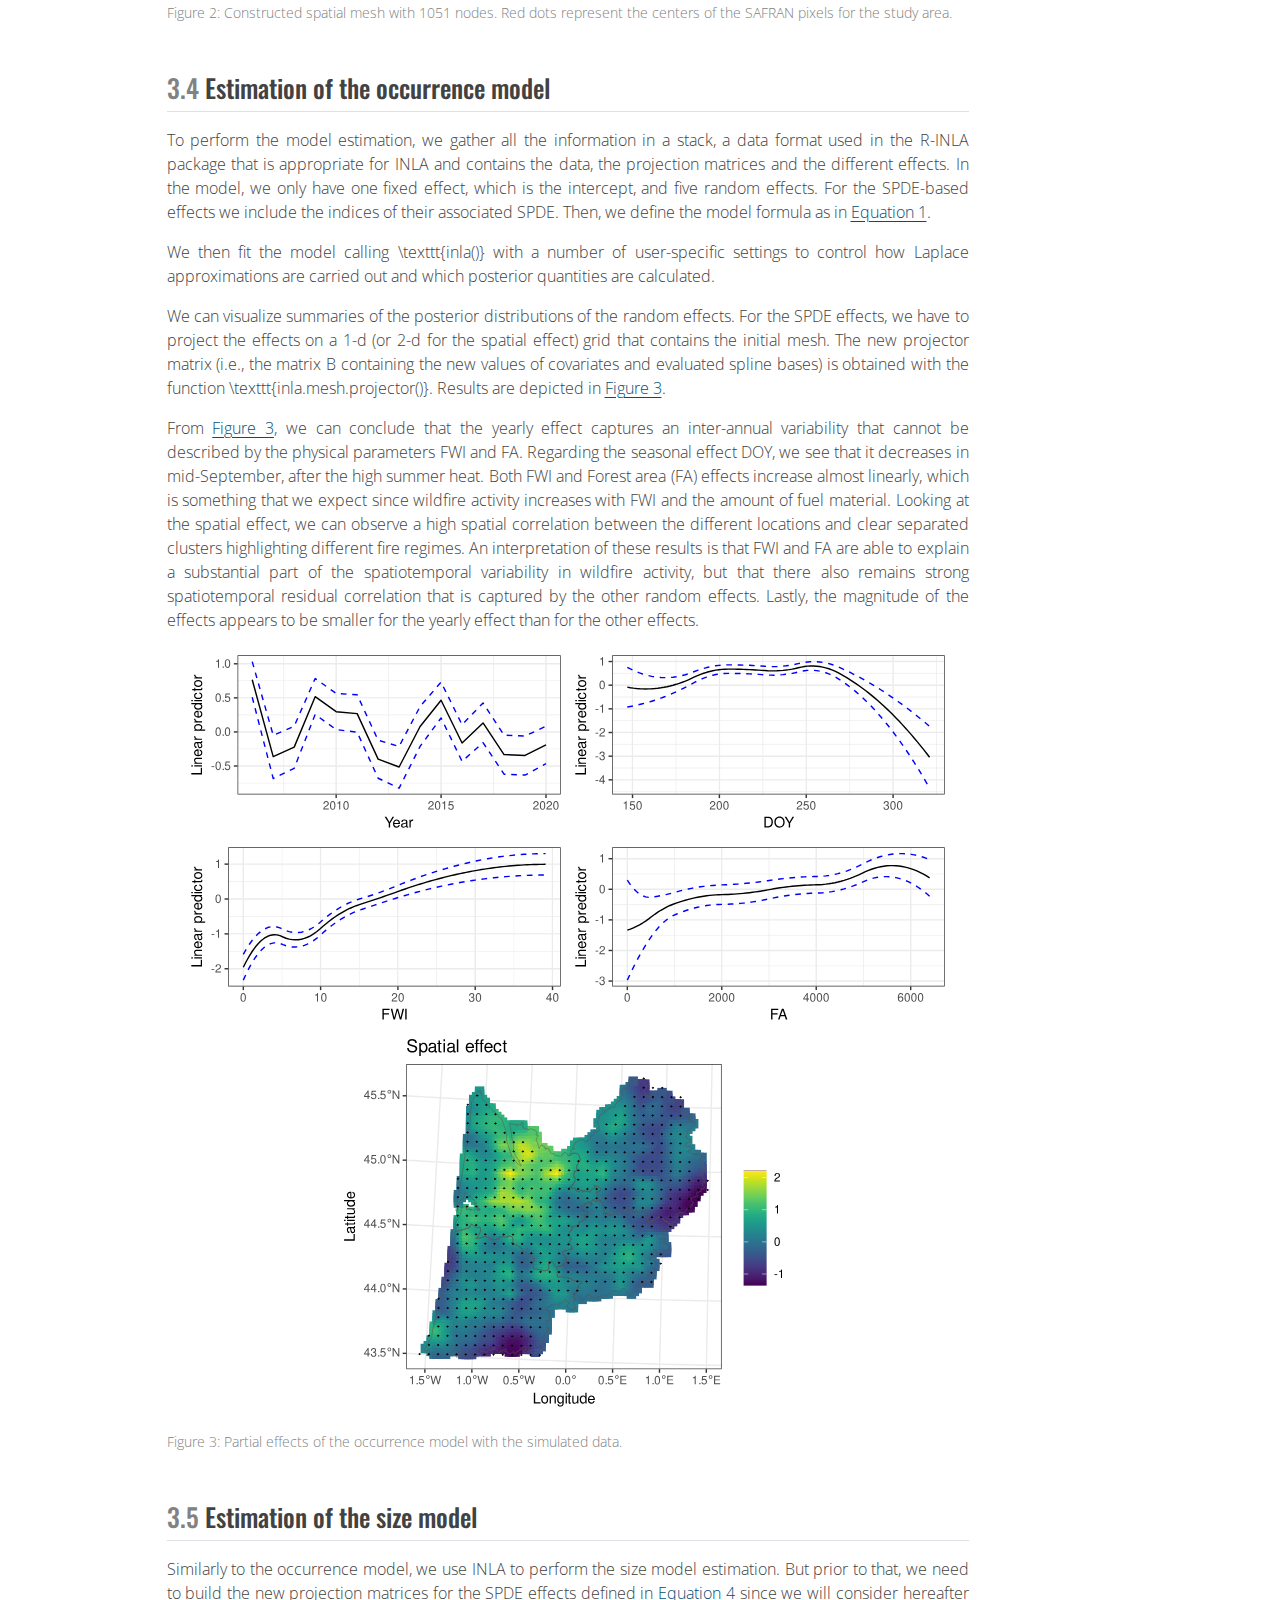
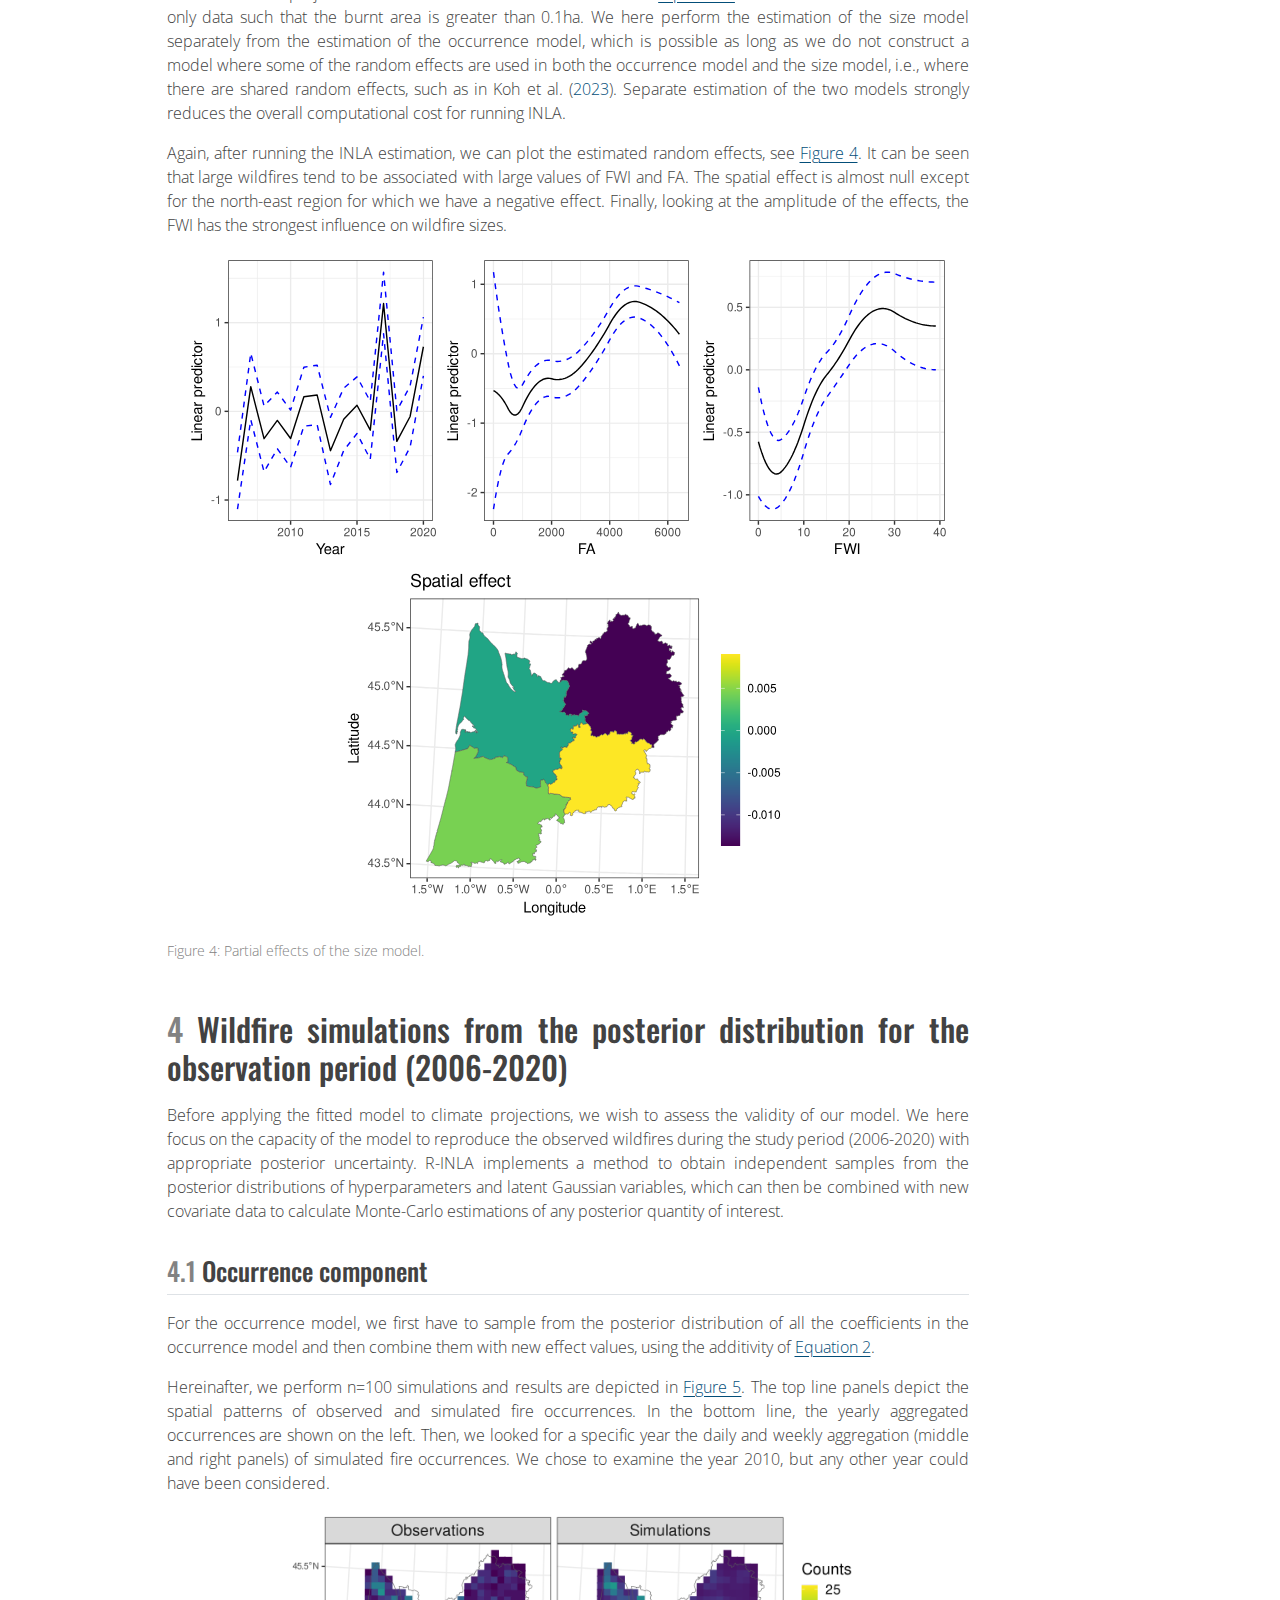
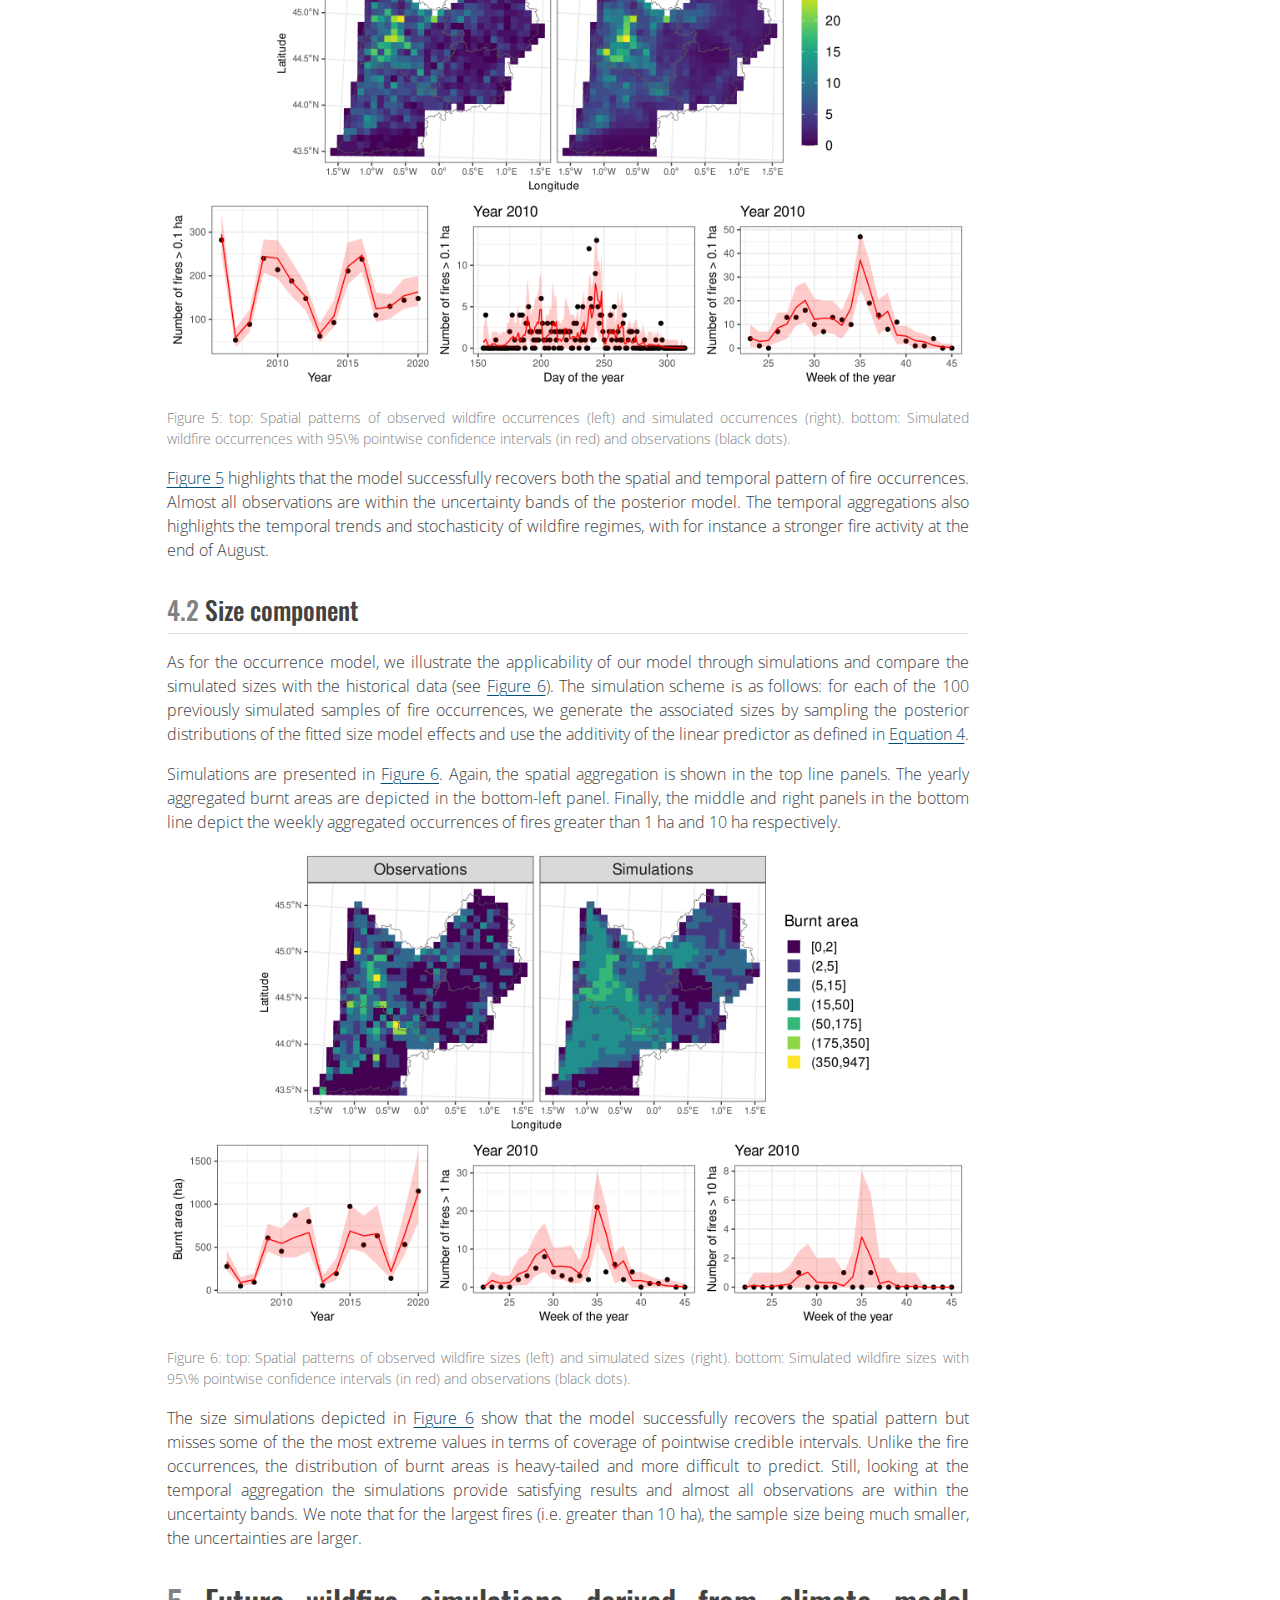
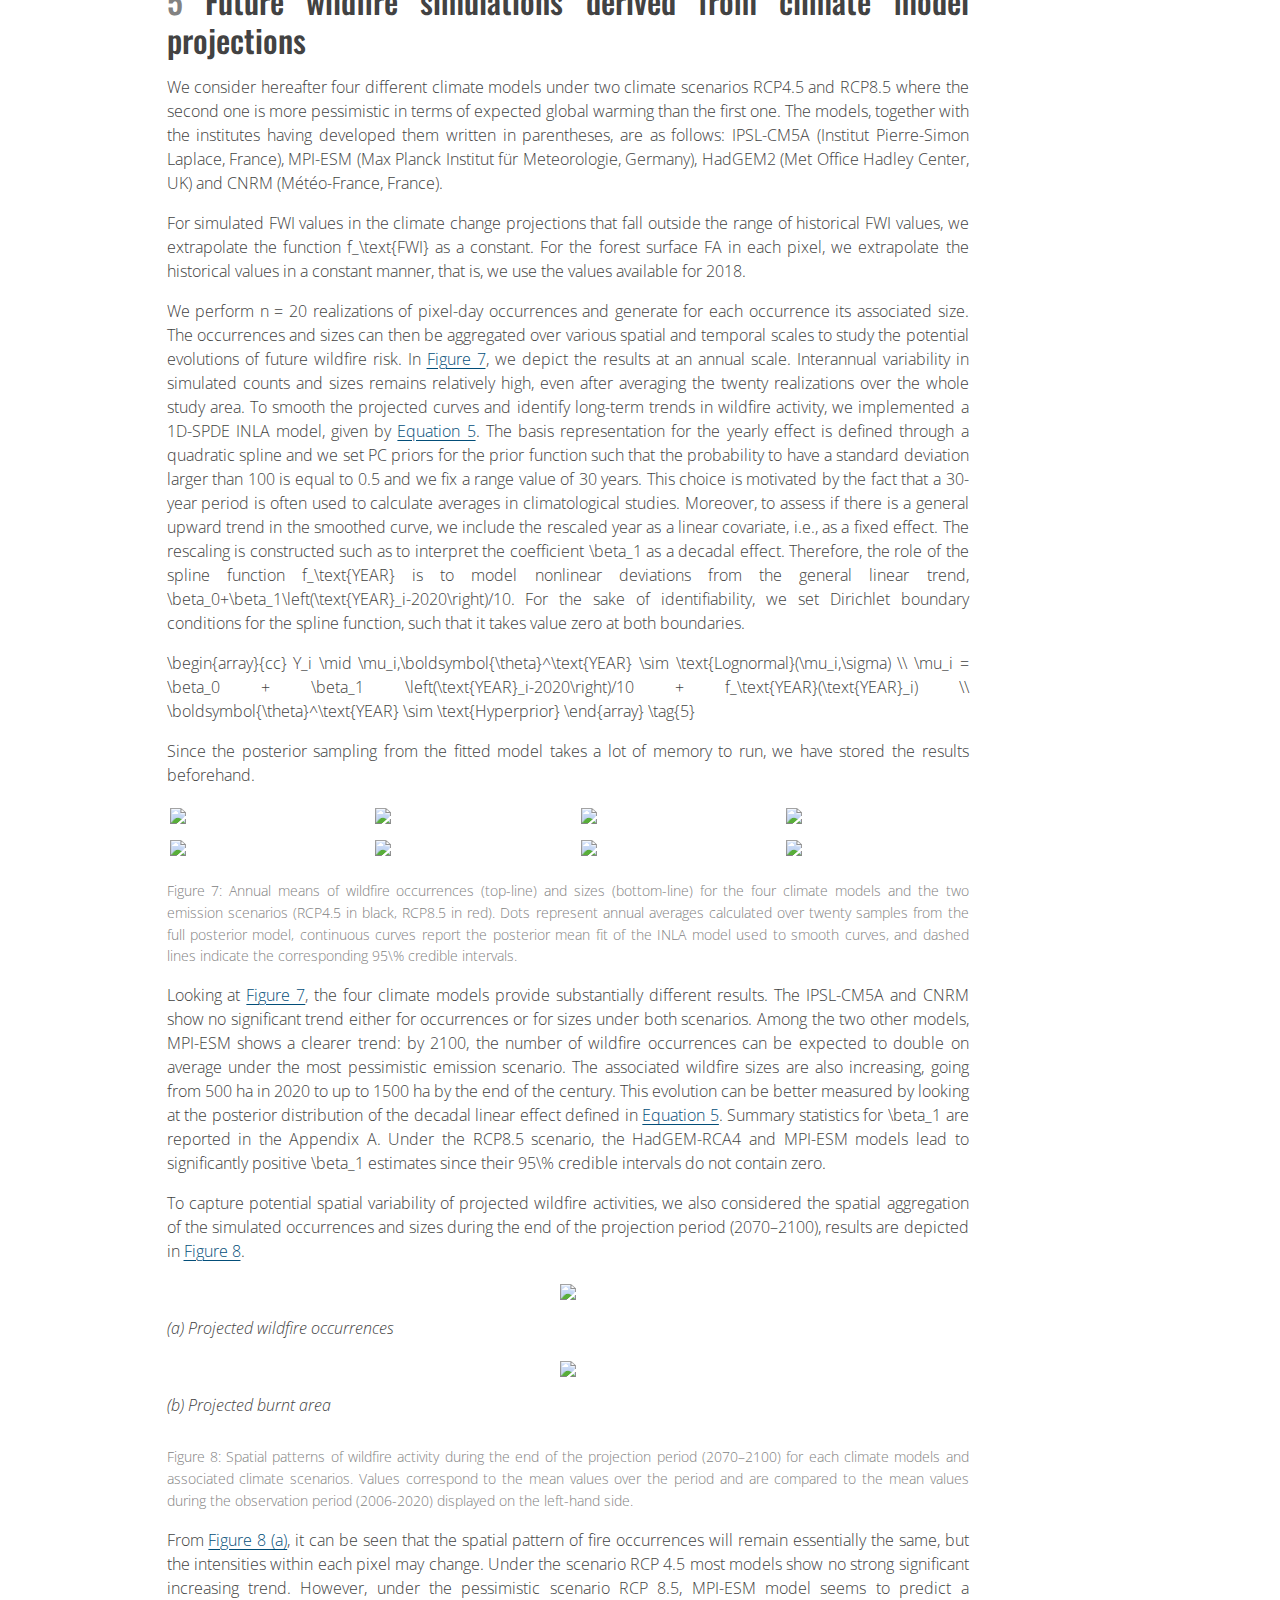
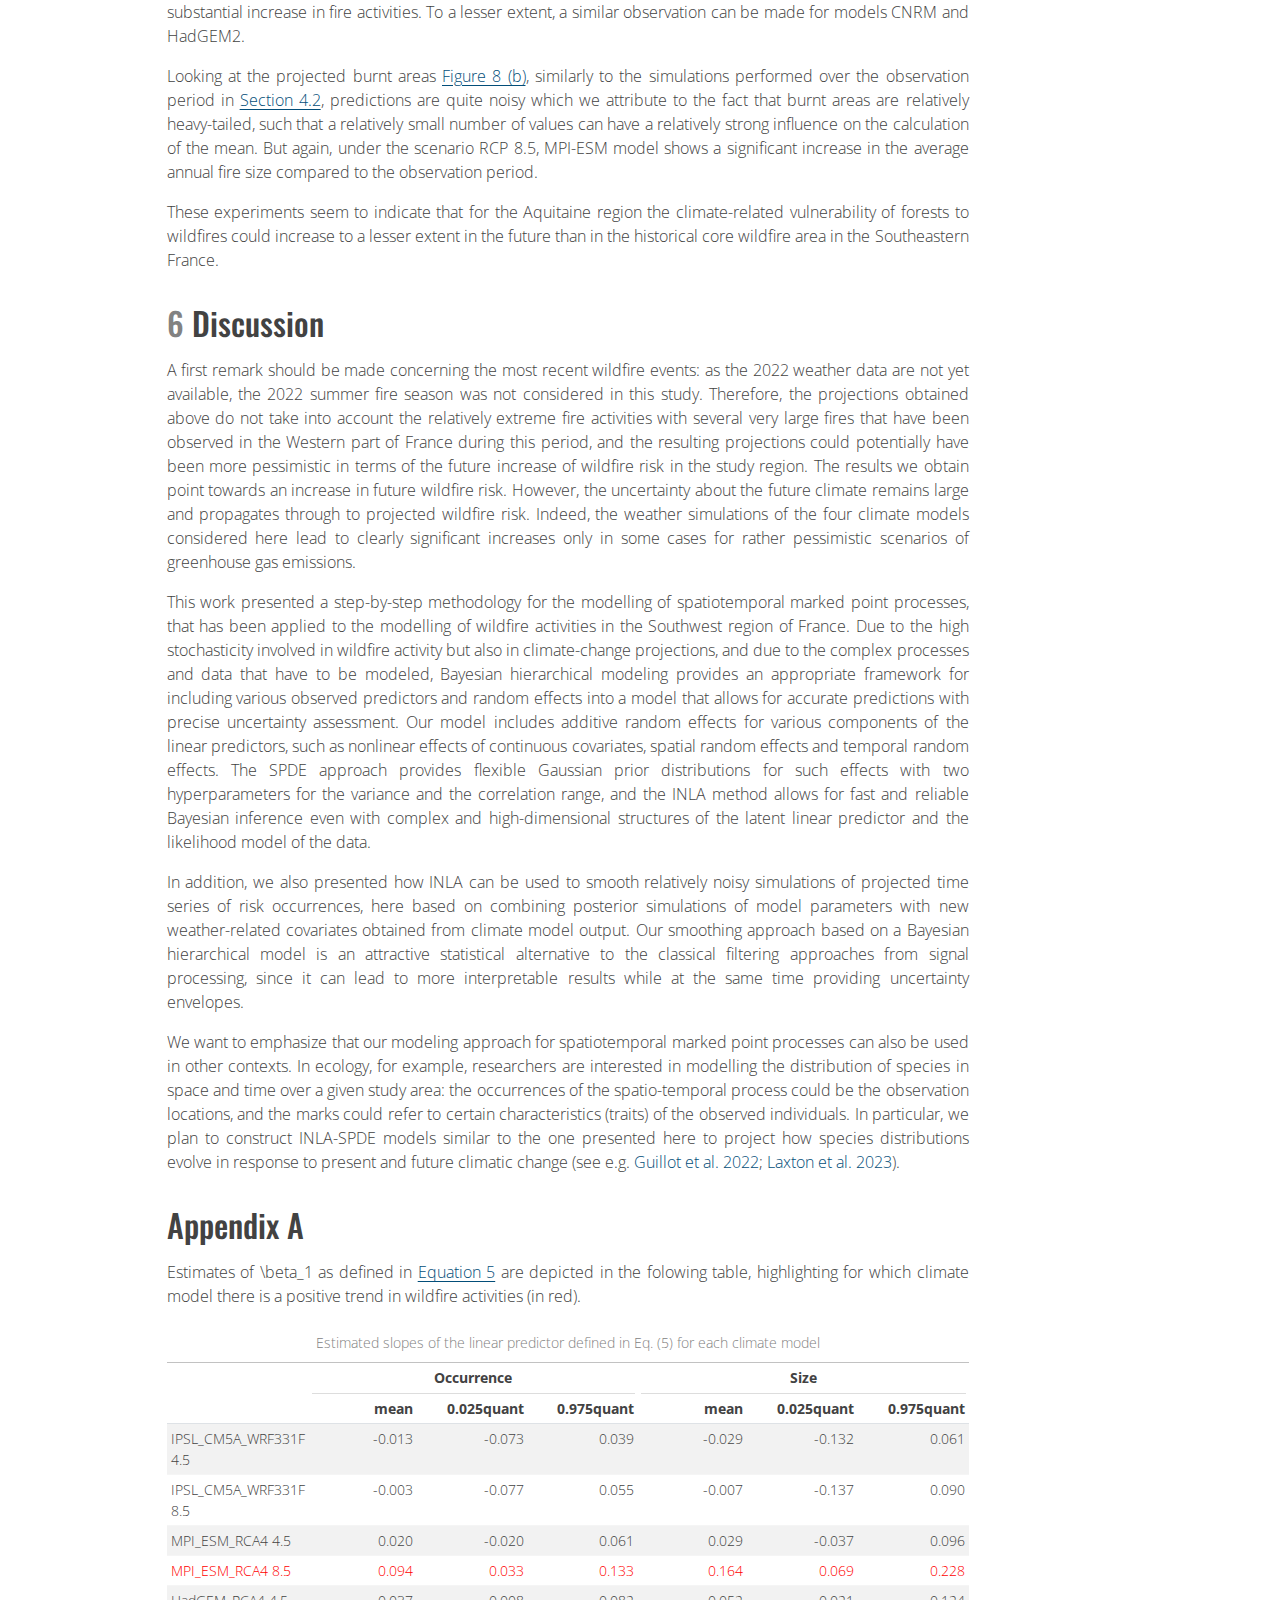
==== commit 1502e38c: "Built site for gh-pages" ====
--- a/submitted-202310-legrand-wildfire.html
+++ b/submitted-202310-legrand-wildfire.html
@@ -287,7 +287,7 @@
 <div id="fig-fire-plot" class="quarto-figure quarto-figure-center anchored">
 <figure class="quarto-float quarto-subfloat-fig figure">
 <div aria-describedby="fig-fire-plot-caption-0ceaefa1-69ba-4598-a22c-09a6ac19f8ca">
-<img src="computo_figures/map_aquitaine.png" class="img-fluid figure-img" style="width:50.0%" data-ref-parent="fig-data">
+<img src="computo_figures/map_aquitaine.png" class="img-fluid figure-img" style="width:80.0%" data-ref-parent="fig-data">
 </div>
 <figcaption class="figure quarto-subfloat-caption quarto-subfloat-fig" id="fig-fire-plot-caption-0ceaefa1-69ba-4598-a22c-09a6ac19f8ca">
 (a) Locations of wildfire activities during 2006-2020 over the region of interest.
@@ -1538,7 +1538,7 @@
 <span id="cb2-92"><a href="#cb2-92" aria-hidden="true" tabindex="-1"></a></span>
 <span id="cb2-93"><a href="#cb2-93" aria-hidden="true" tabindex="-1"></a>::: {#fig-data layout-ncol=2 layout-valign="bottom"}</span>
 <span id="cb2-94"><a href="#cb2-94" aria-hidden="true" tabindex="-1"></a></span>
-<span id="cb2-95"><a href="#cb2-95" aria-hidden="true" tabindex="-1"></a><span class="al">![Locations of wildfire activities during 2006-2020 over the region of interest.](computo_figures/map_aquitaine.png)</span>{#fig-fire-plot width=50%}</span>
+<span id="cb2-95"><a href="#cb2-95" aria-hidden="true" tabindex="-1"></a><span class="al">![Locations of wildfire activities during 2006-2020 over the region of interest.](computo_figures/map_aquitaine.png)</span>{#fig-fire-plot width=80%}</span>
 <span id="cb2-96"><a href="#cb2-96" aria-hidden="true" tabindex="-1"></a></span>
 <span id="cb2-97"><a href="#cb2-97" aria-hidden="true" tabindex="-1"></a><span class="al">![Spatial footprint of FWI observed on July 4, 2011 ](computo_figures/FWI_map.png)</span>{#fig-FWI-plot widht=10%}</span>
 <span id="cb2-98"><a href="#cb2-98" aria-hidden="true" tabindex="-1"></a></span>
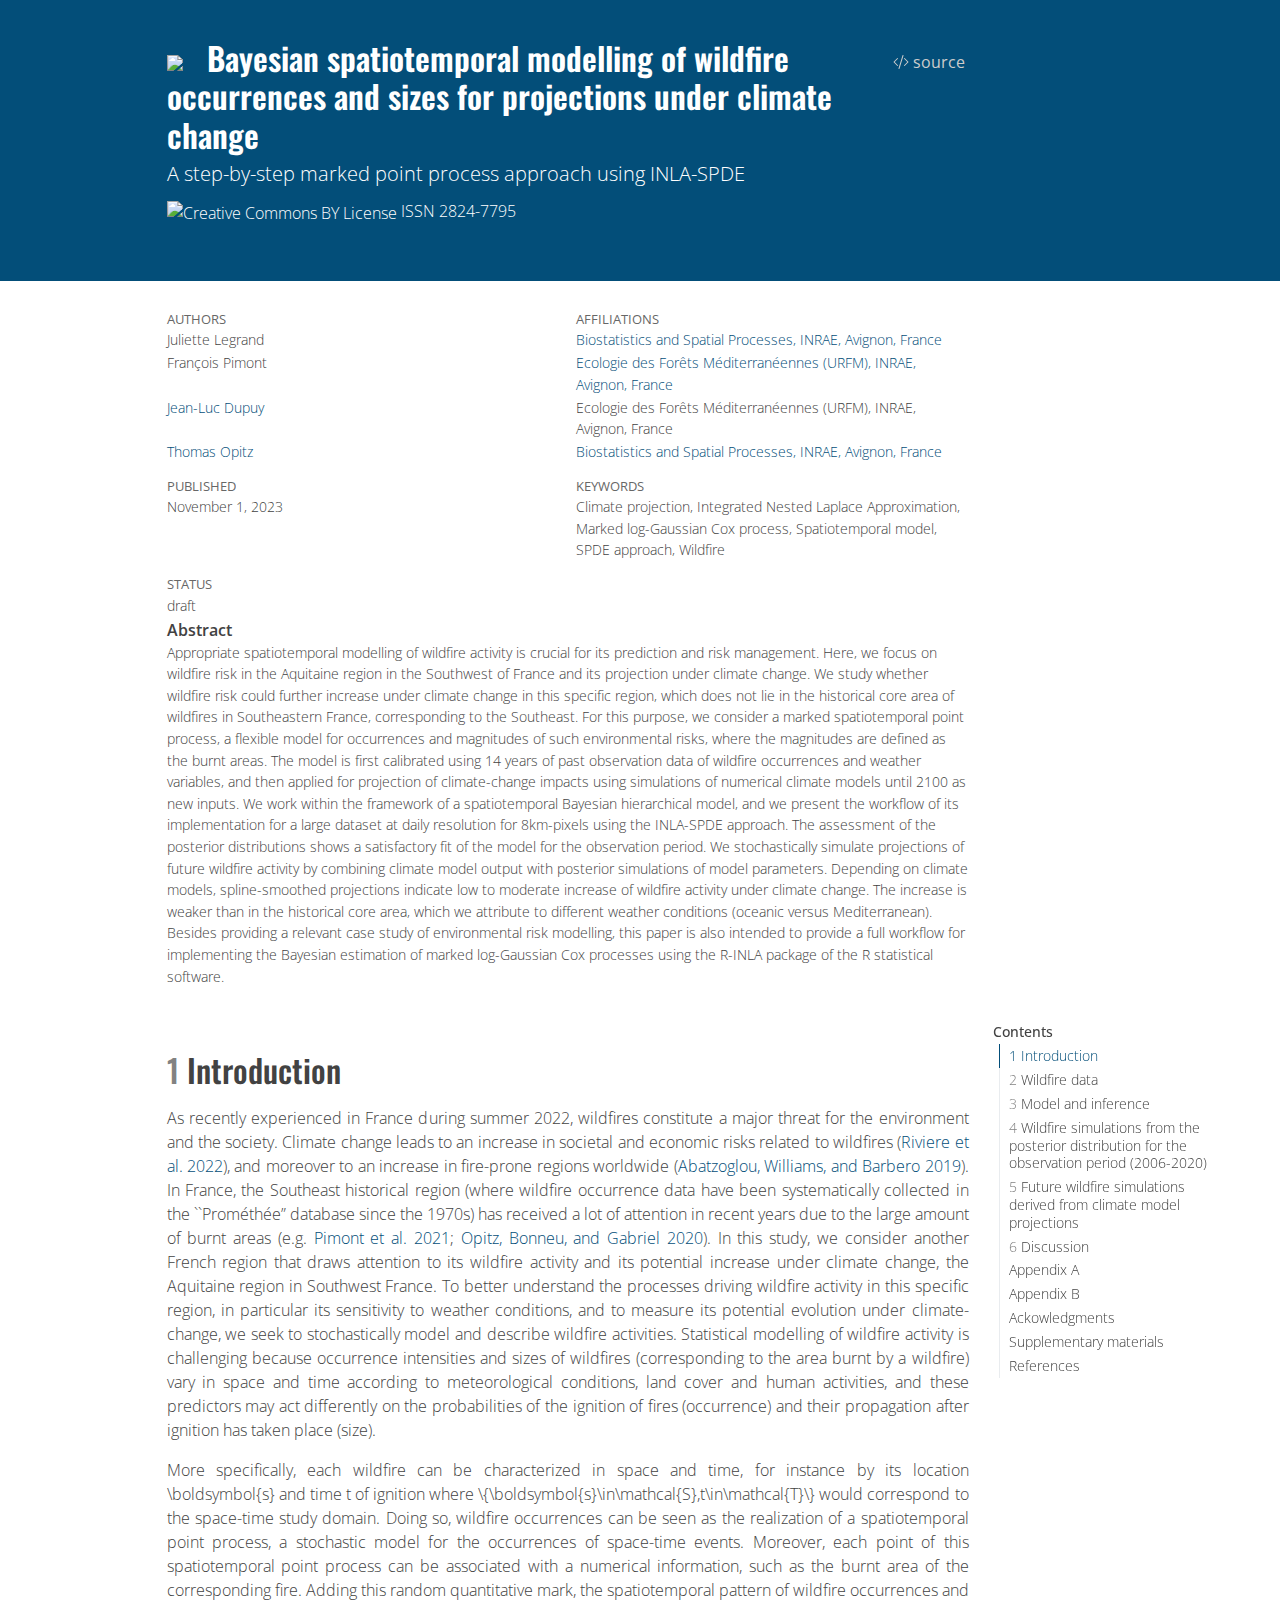
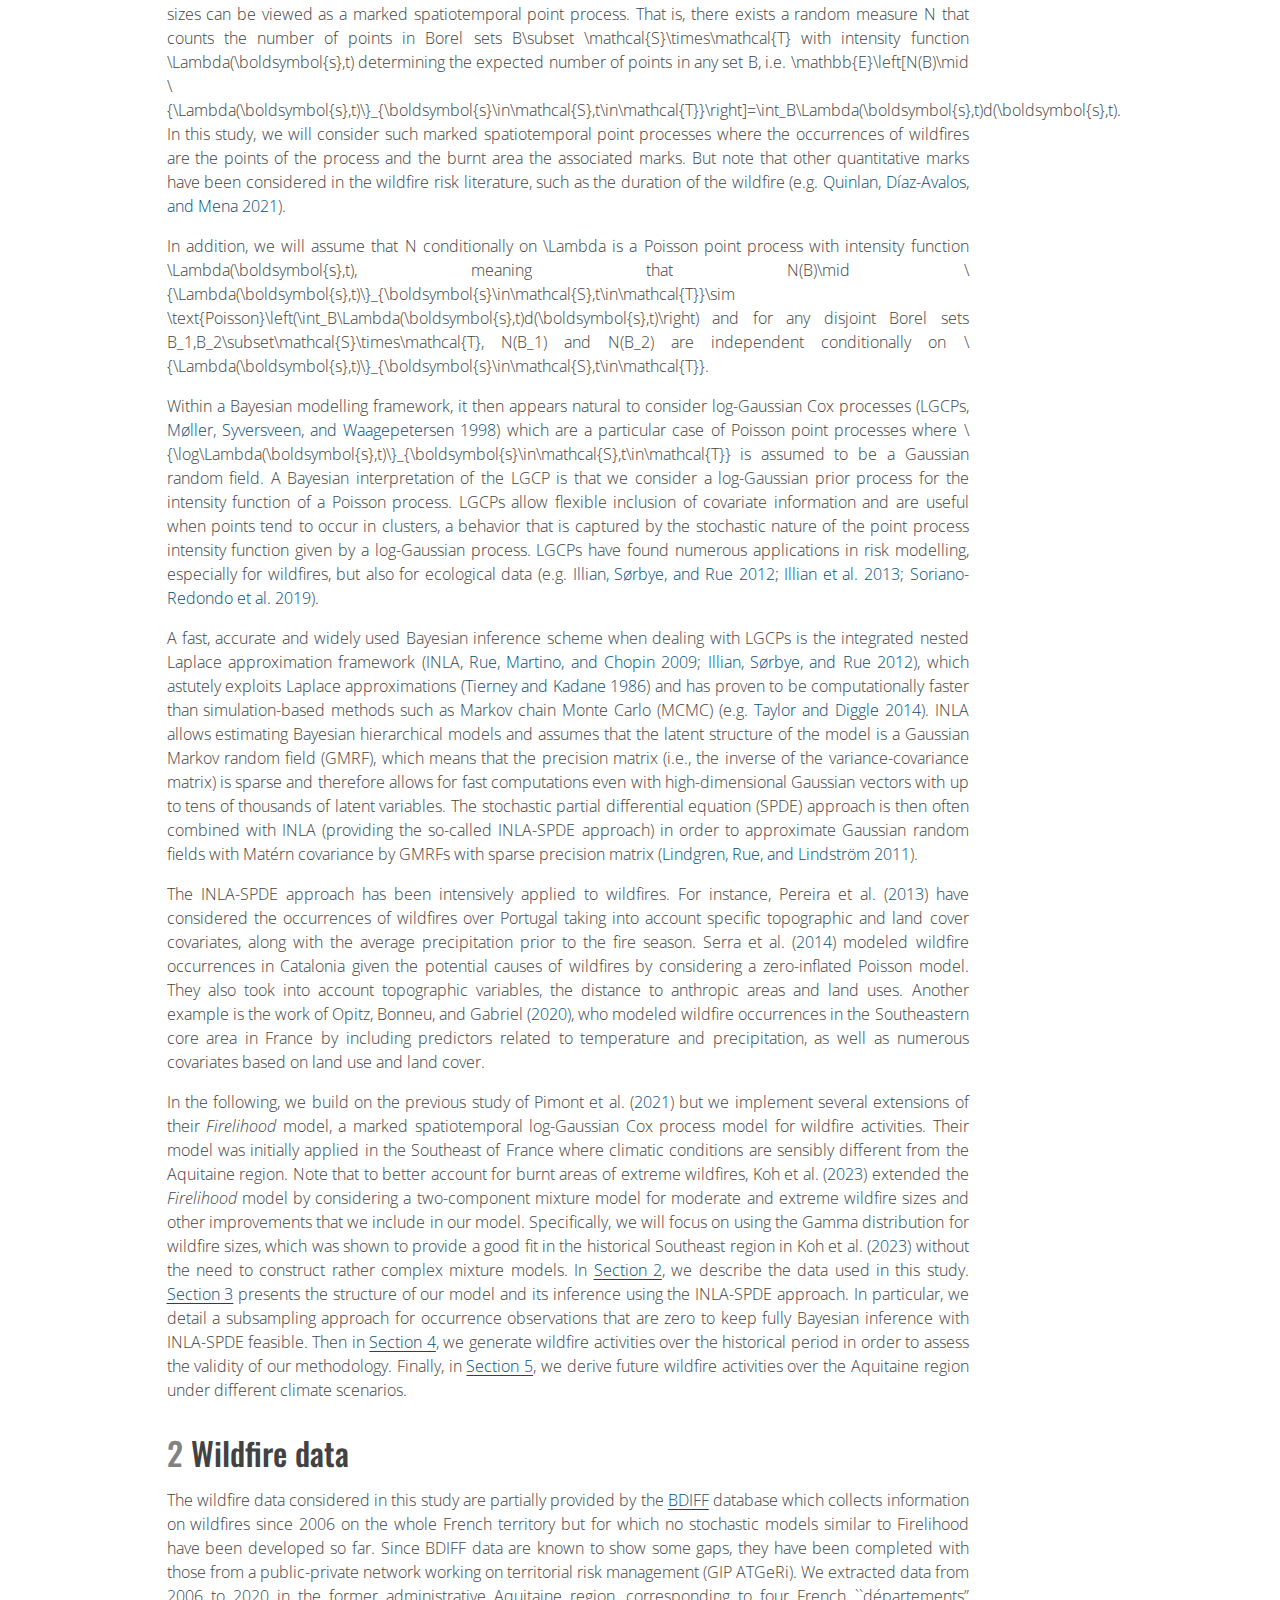
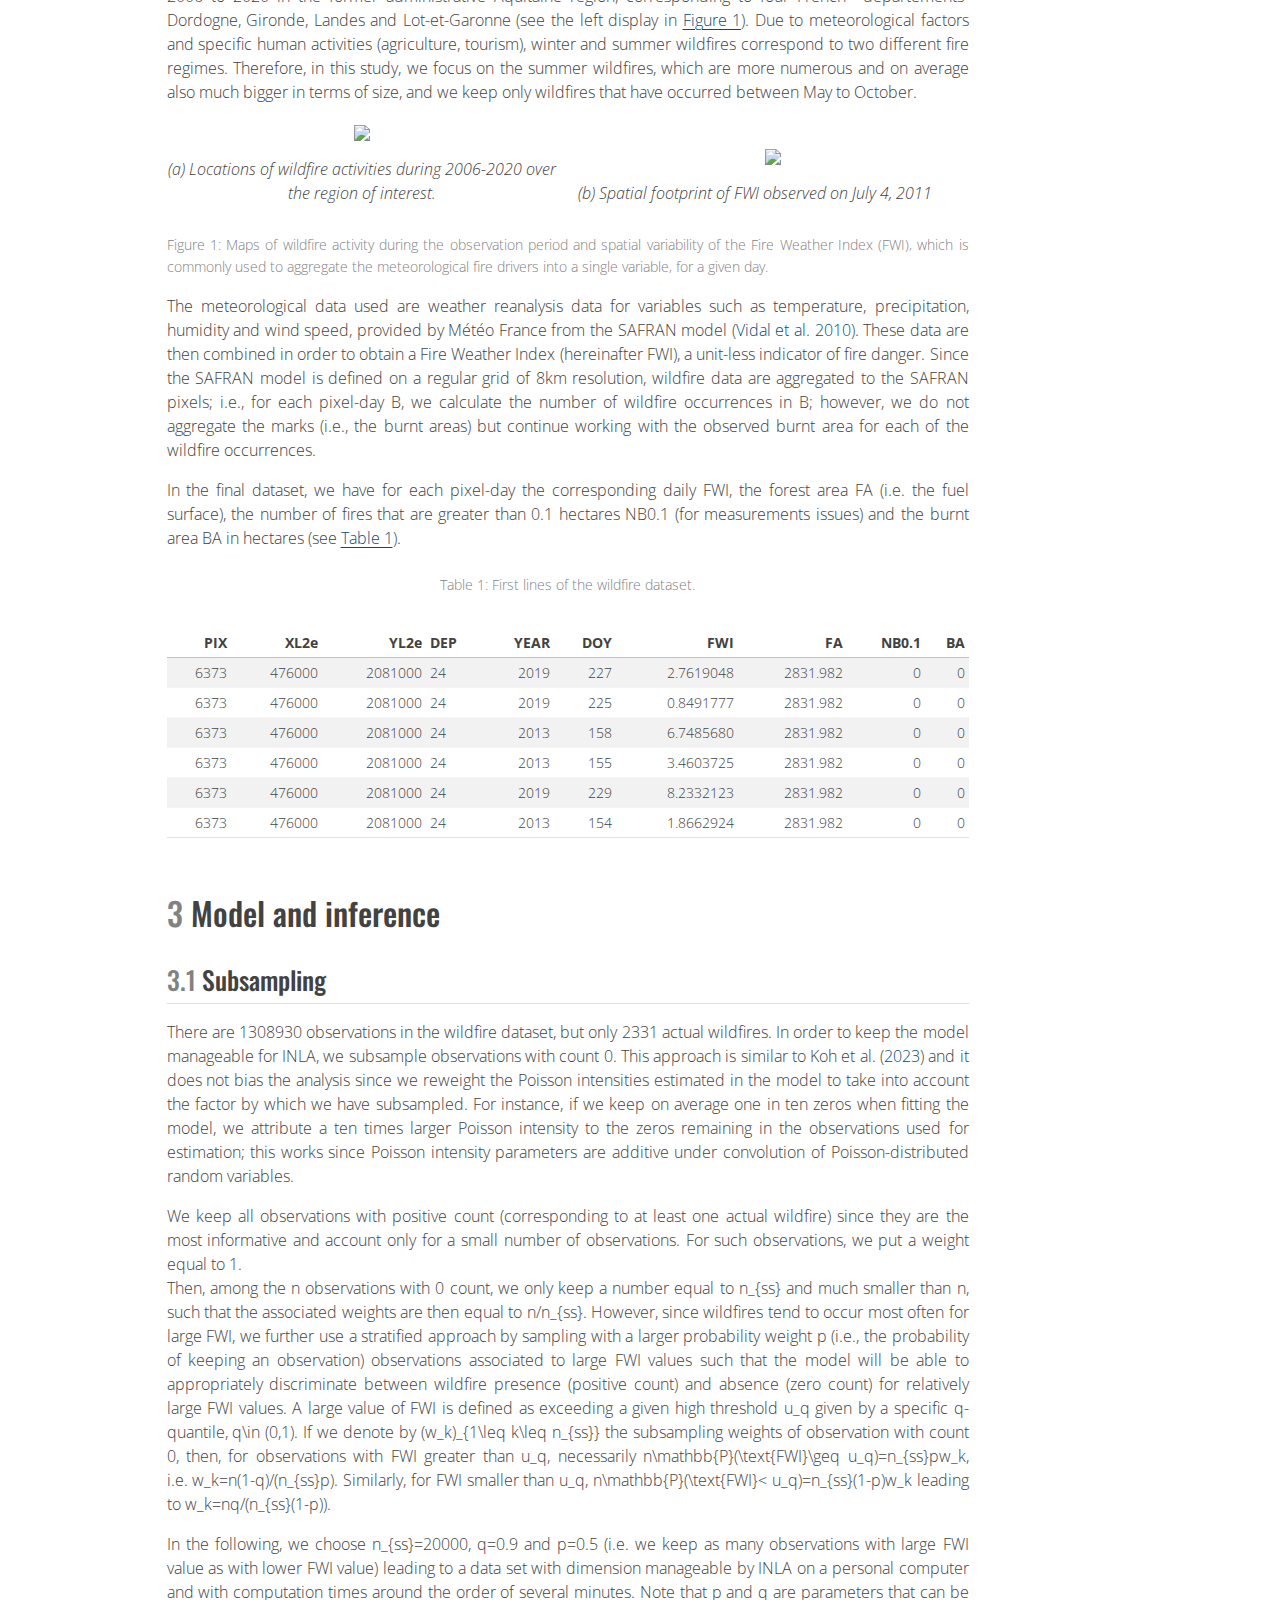
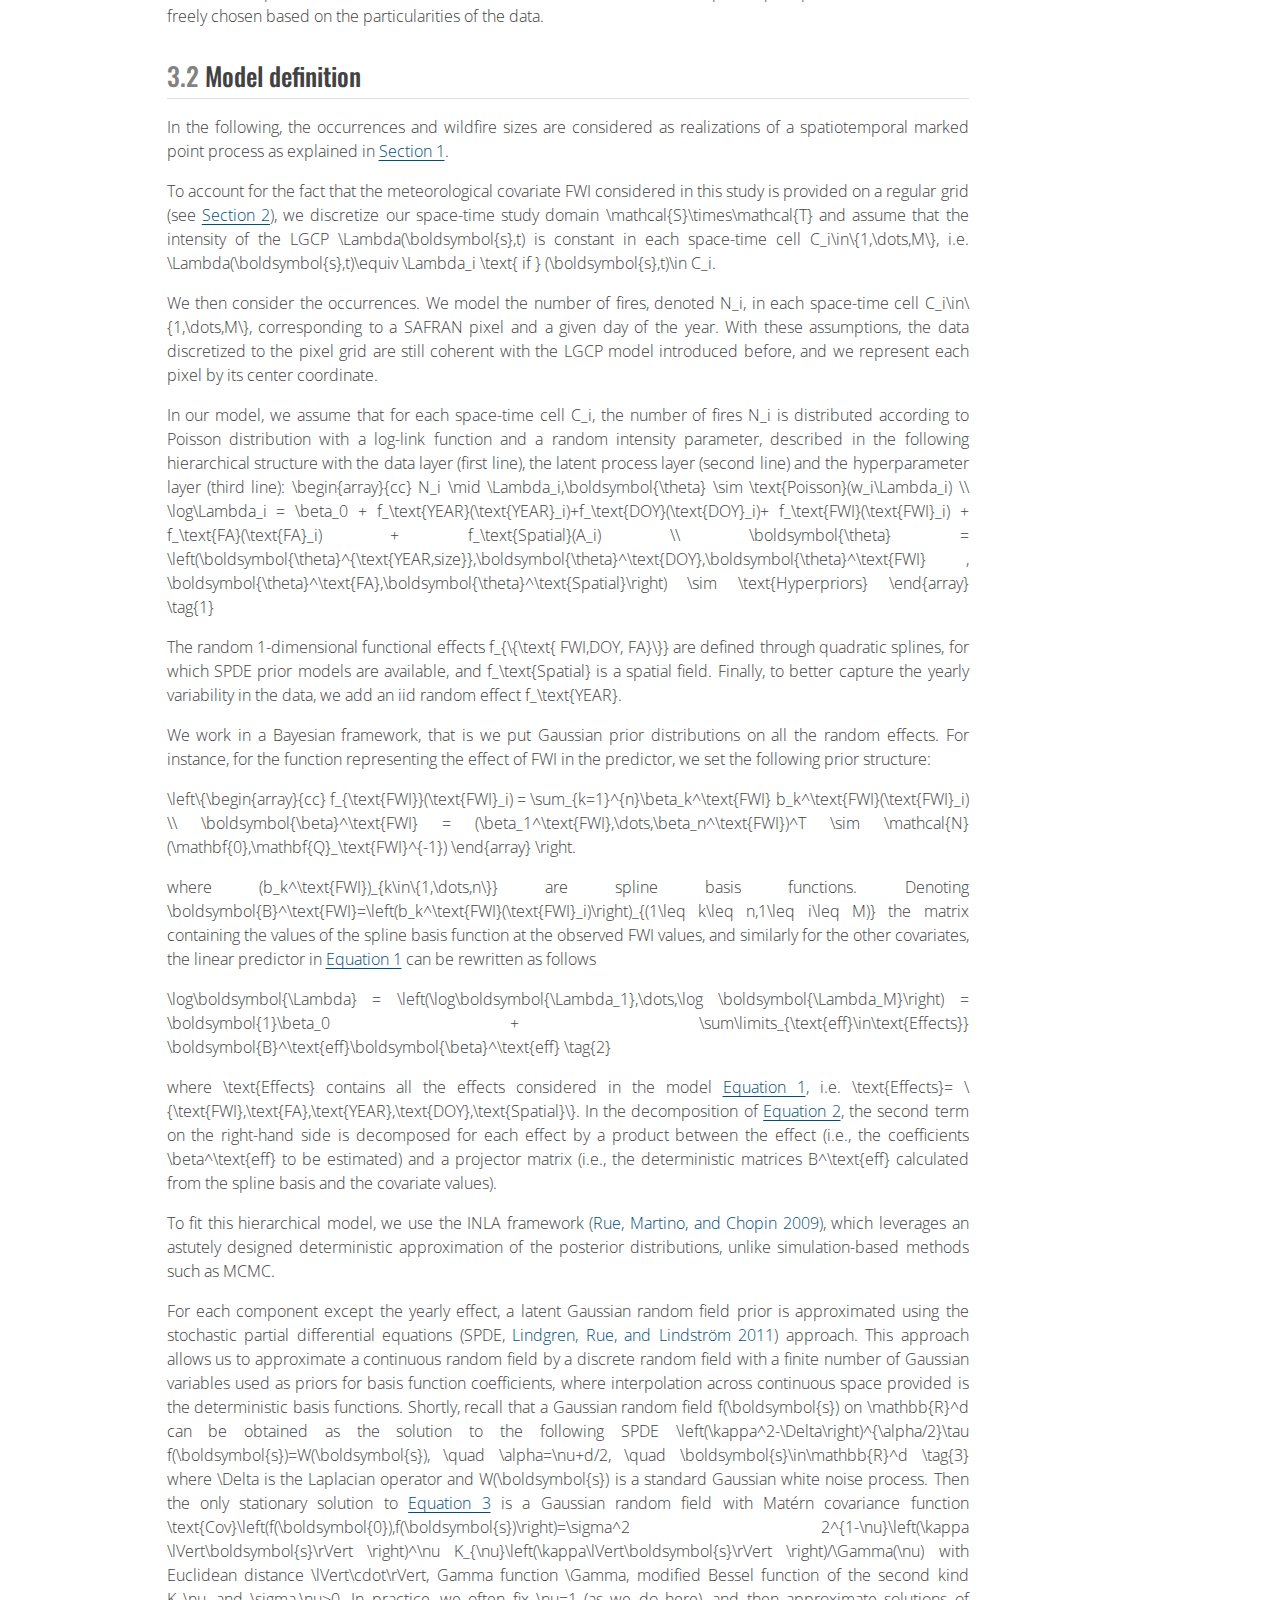
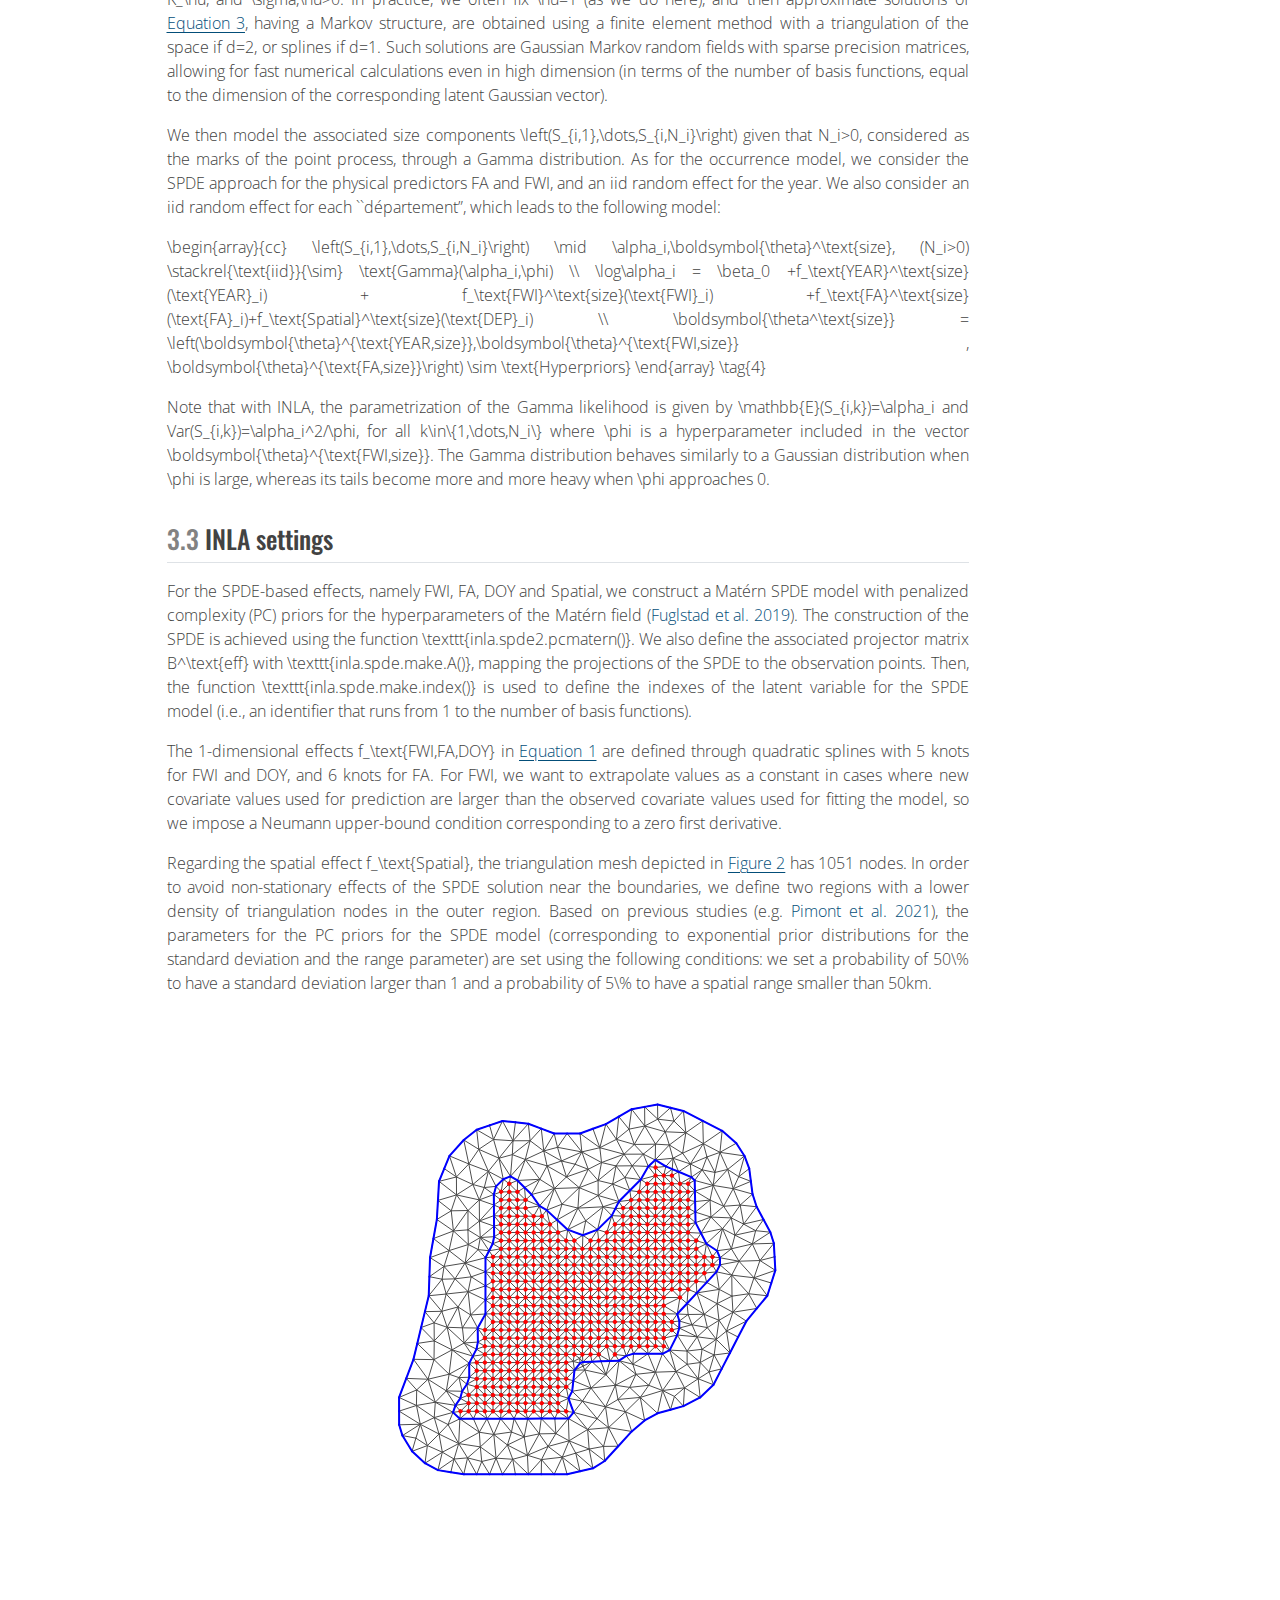
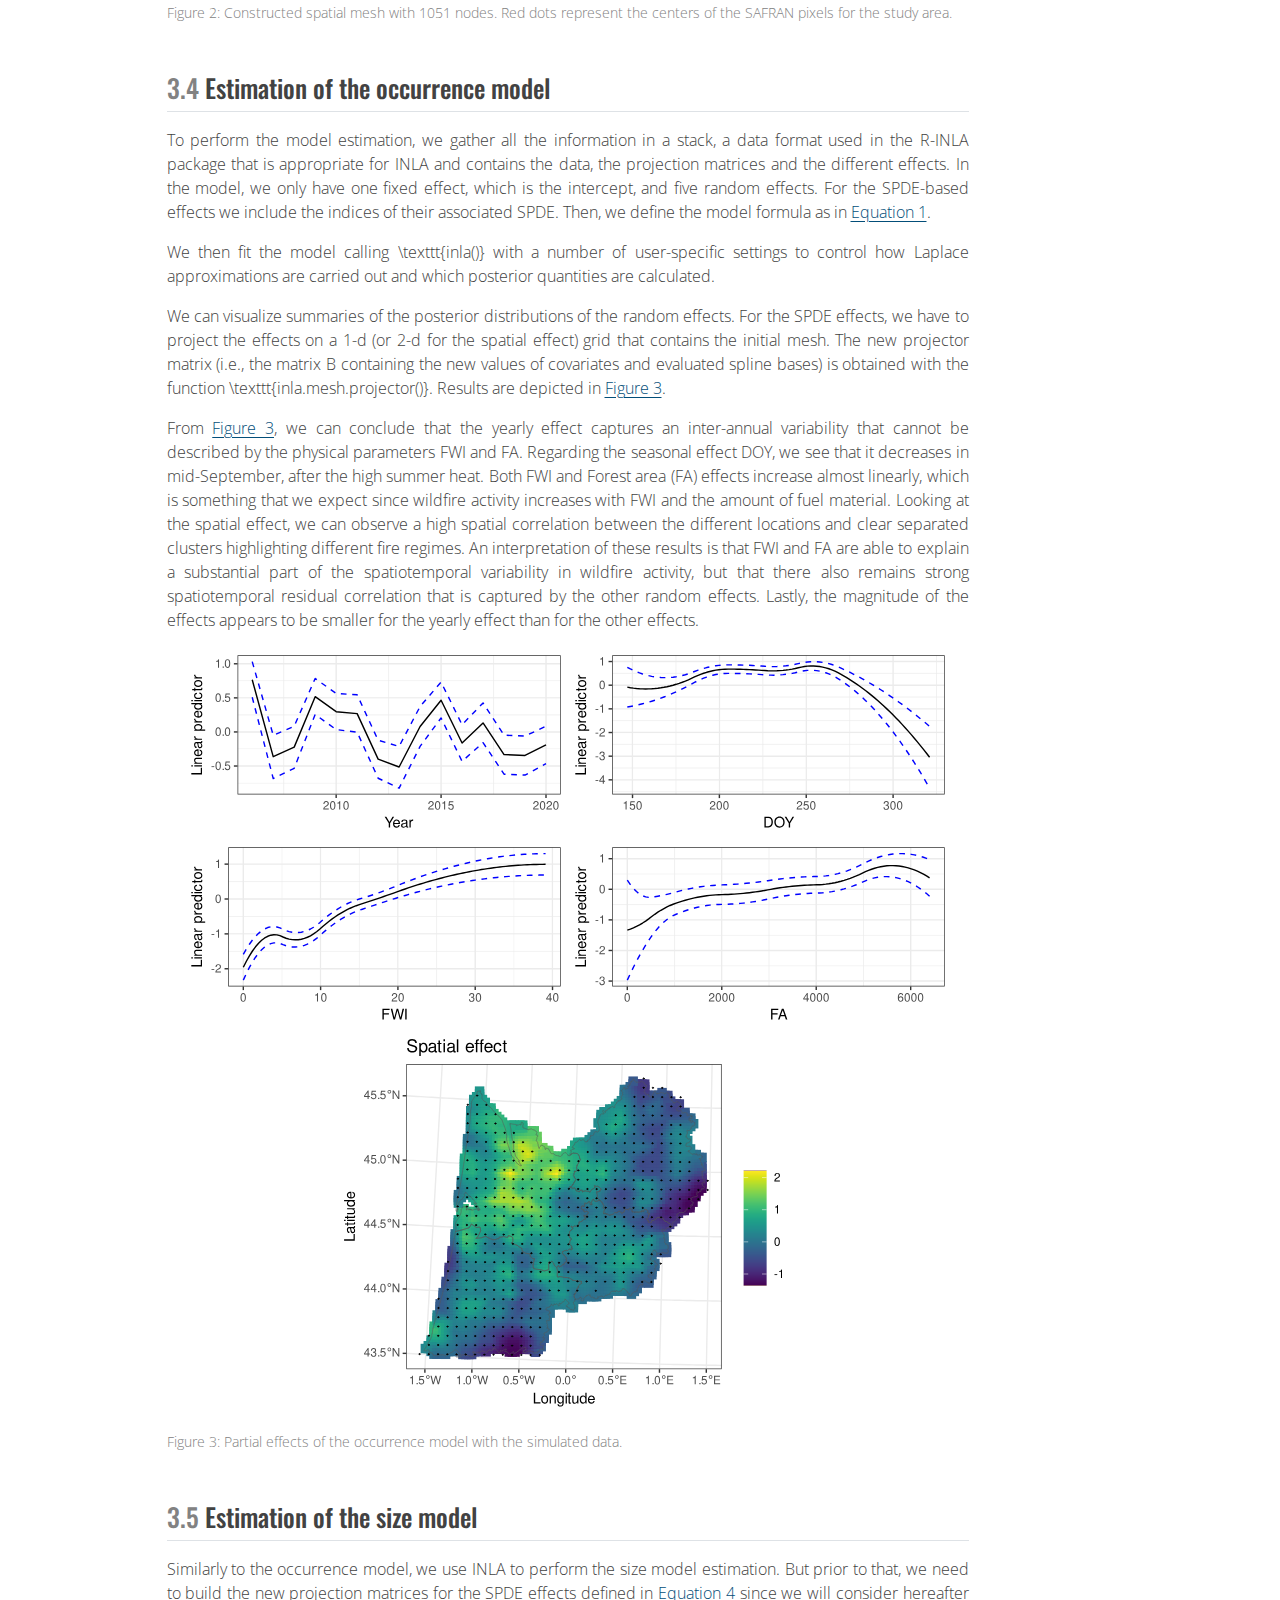
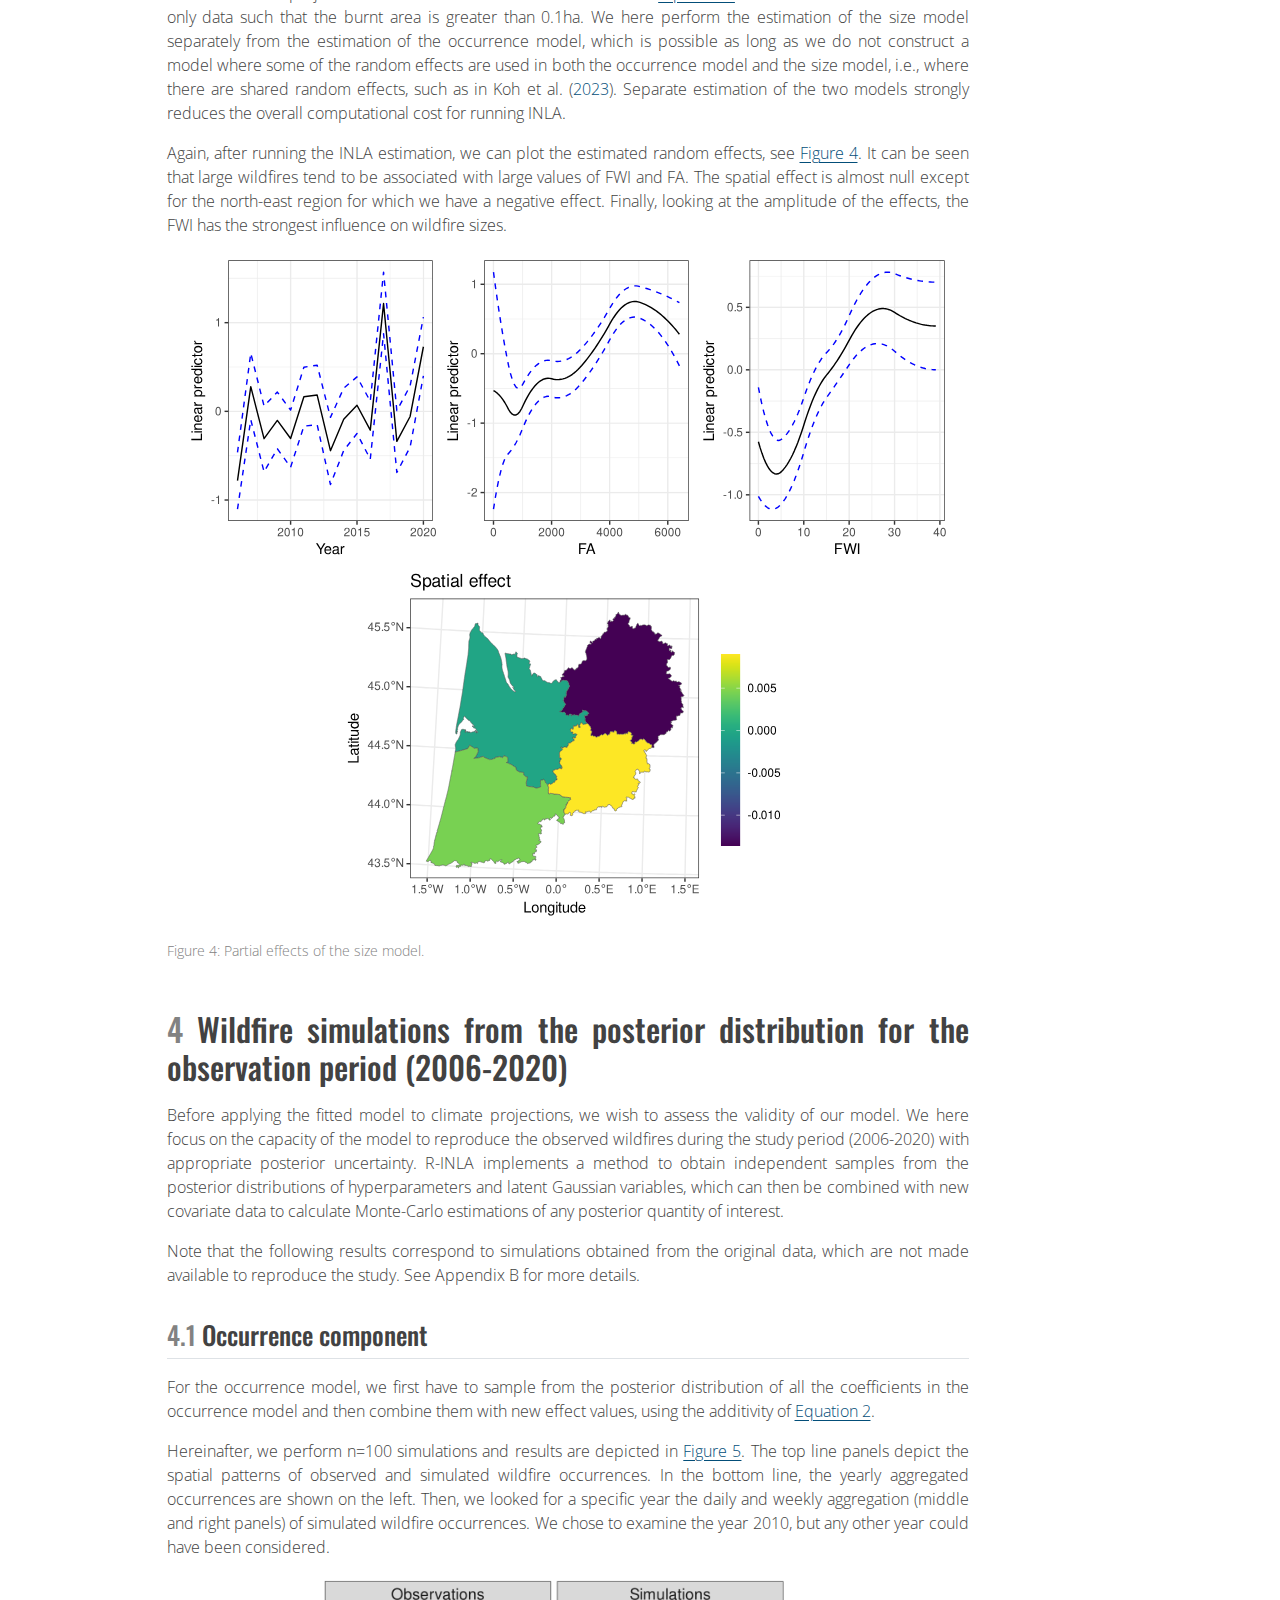
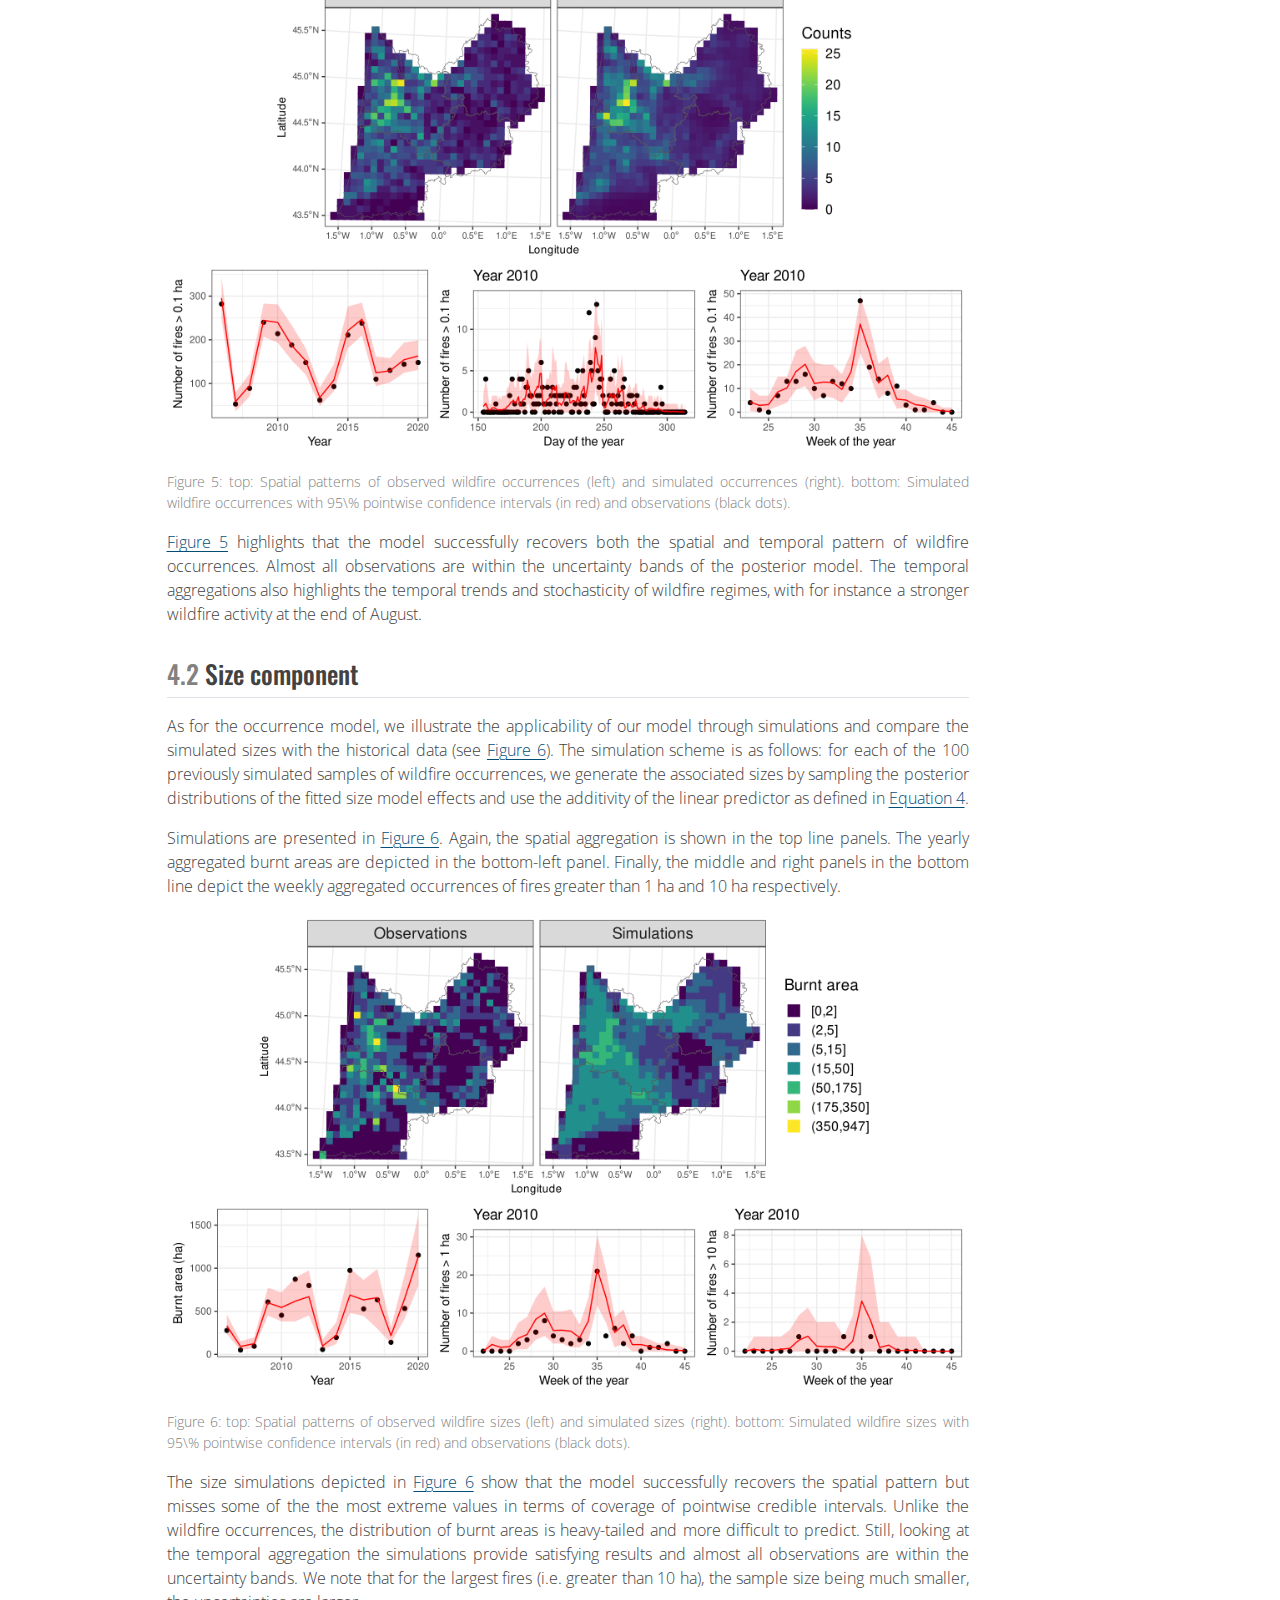
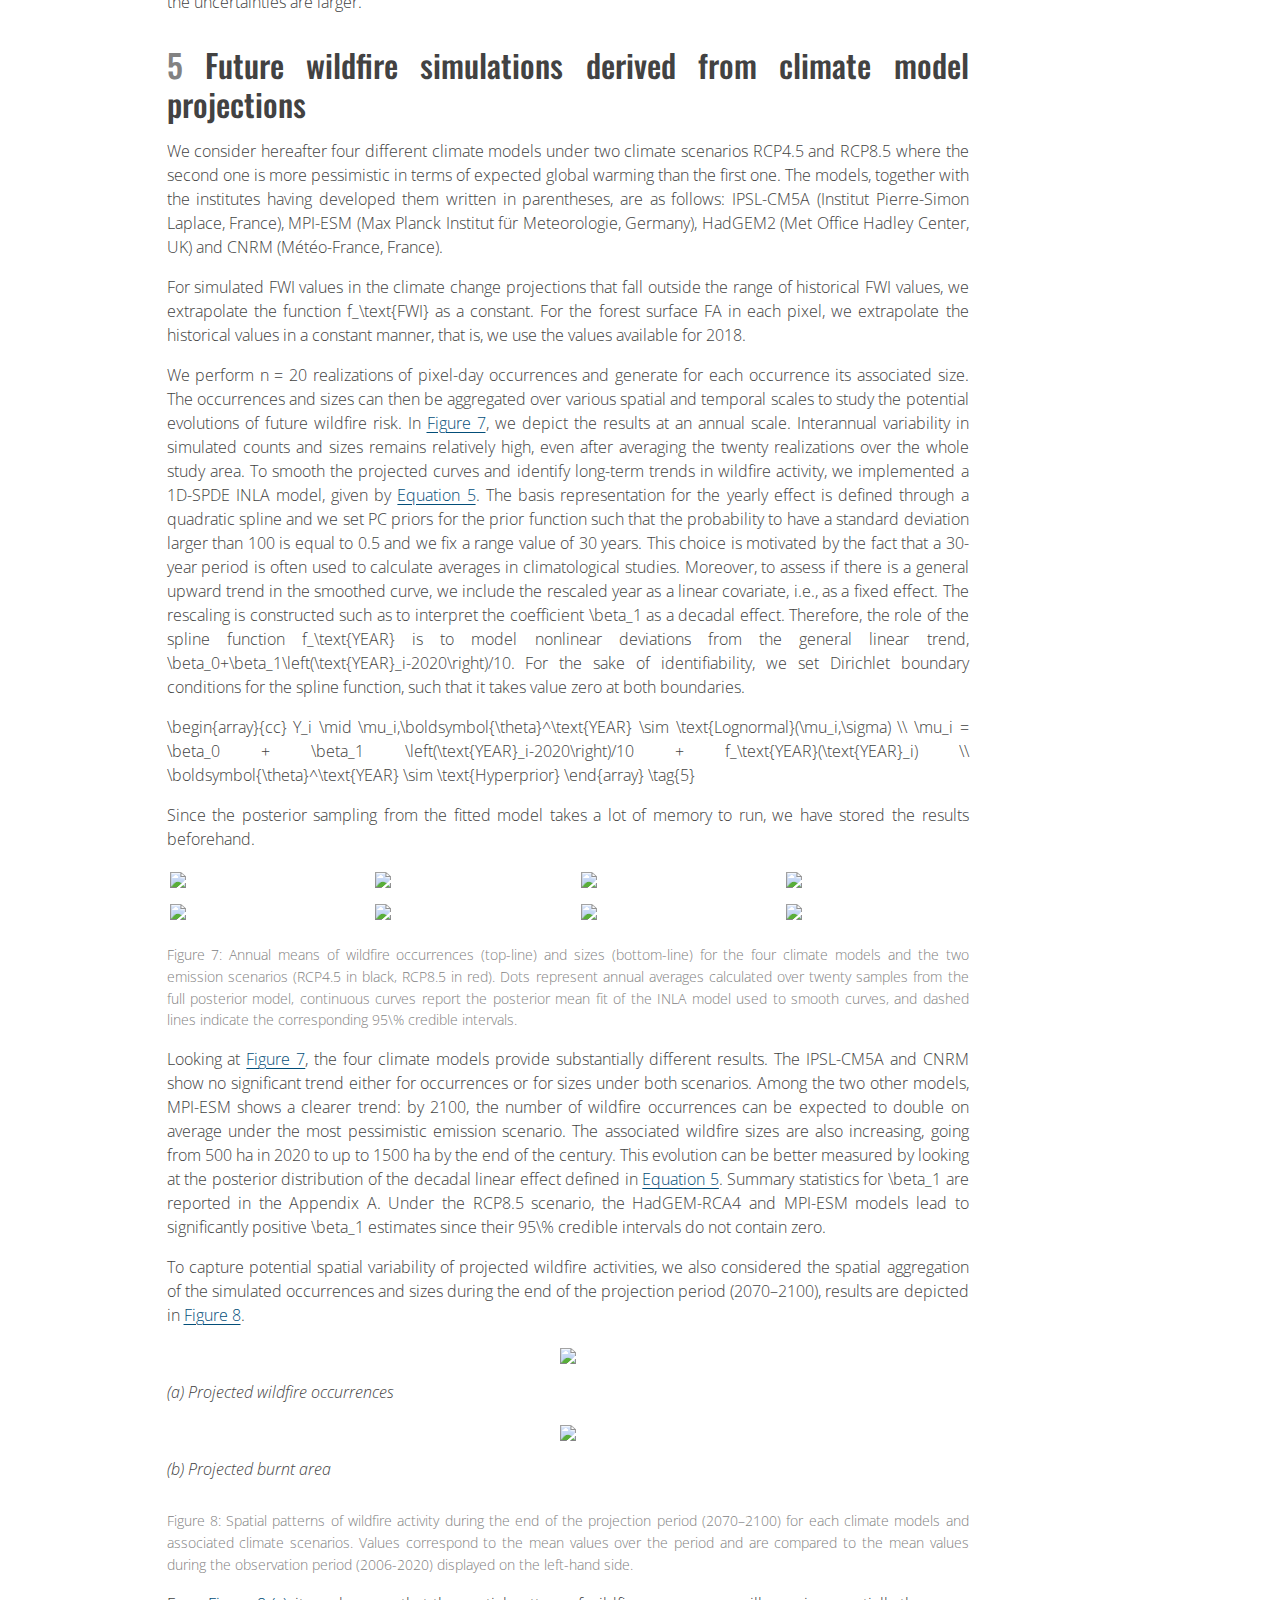
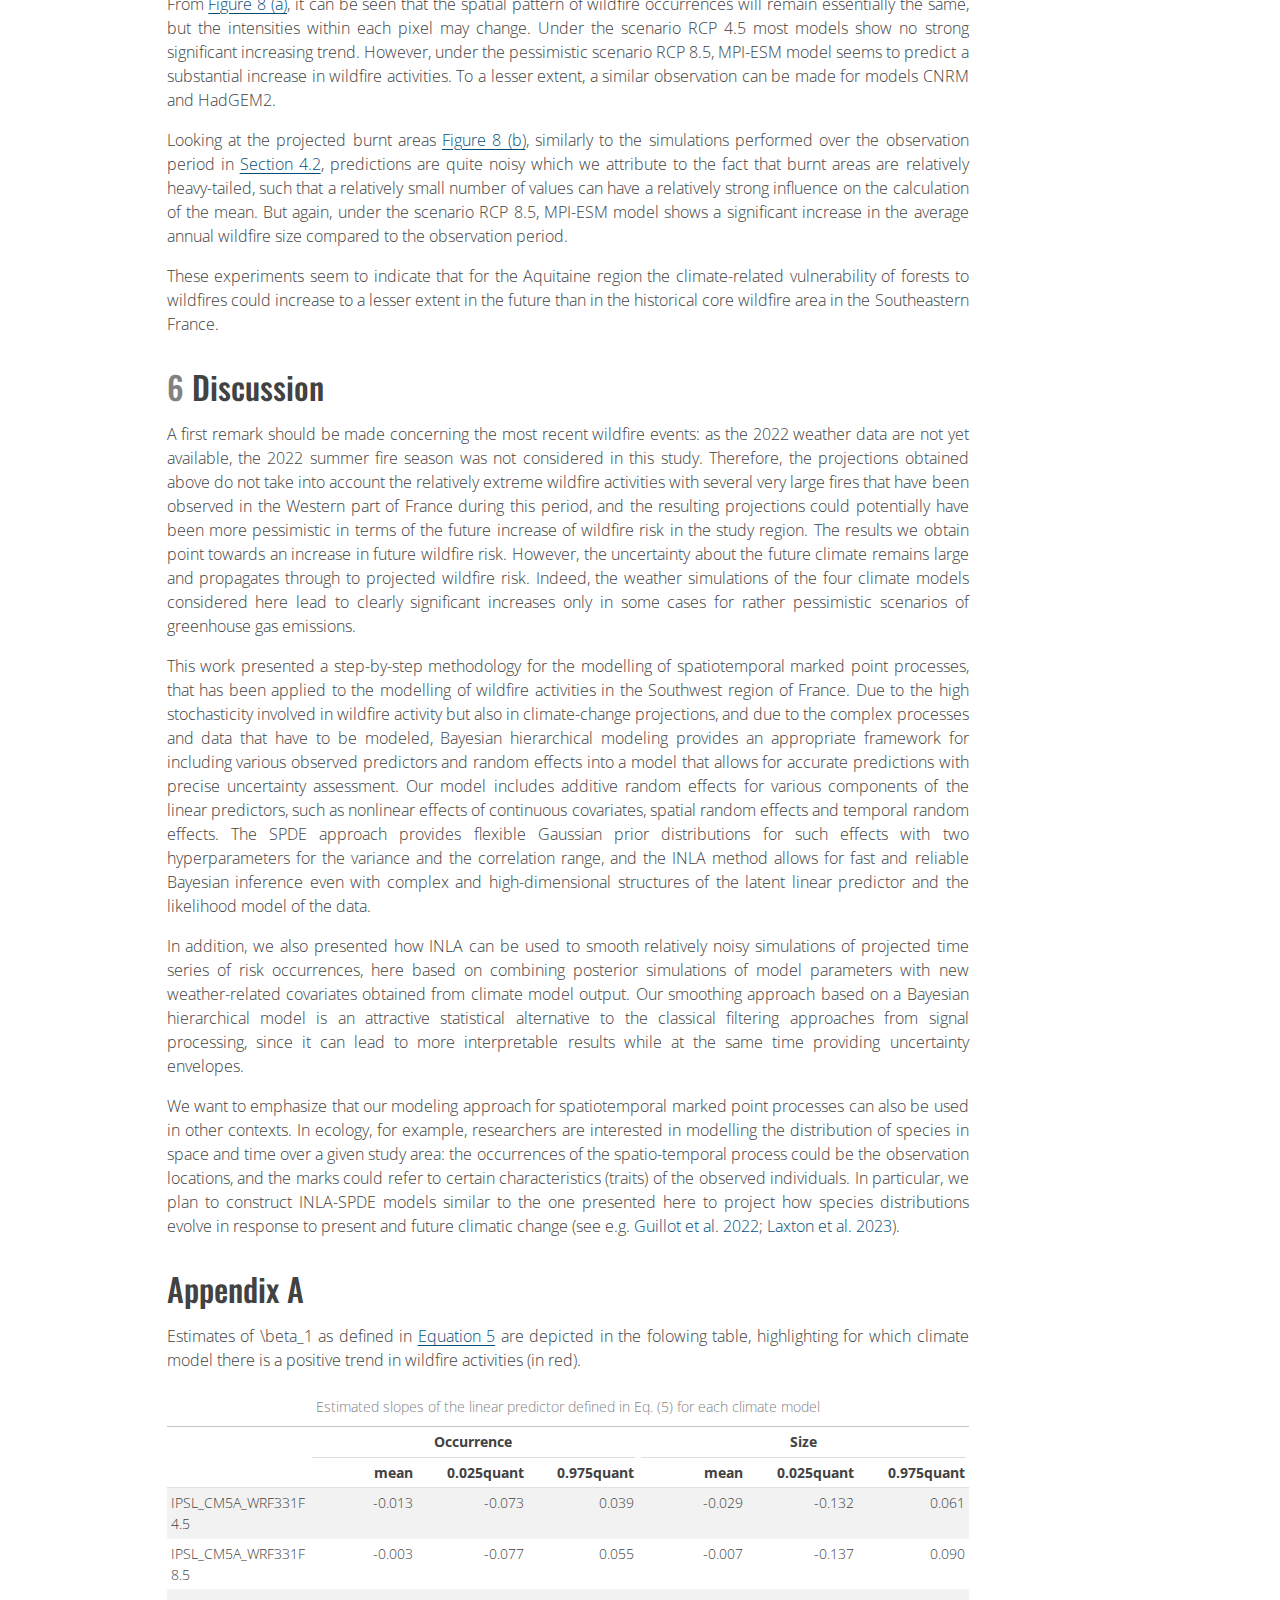
==== commit 03a4cd7e: "Built site for gh-pages" ====
--- a/submitted-202310-legrand-wildfire.html
+++ b/submitted-202310-legrand-wildfire.html
@@ -236,7 +236,7 @@
    
   <ul>
   <li><a href="#sec-intro" id="toc-sec-intro" class="nav-link active" data-scroll-target="#sec-intro"><span class="header-section-number">1</span> Introduction</a></li>
-  <li><a href="#sec-data" id="toc-sec-data" class="nav-link" data-scroll-target="#sec-data"><span class="header-section-number">2</span> Fire data</a></li>
+  <li><a href="#sec-data" id="toc-sec-data" class="nav-link" data-scroll-target="#sec-data"><span class="header-section-number">2</span> Wildfire data</a></li>
   <li><a href="#sec-model-inf" id="toc-sec-model-inf" class="nav-link" data-scroll-target="#sec-model-inf"><span class="header-section-number">3</span> Model and inference</a>
   <ul class="collapse">
   <li><a href="#subsampling" id="toc-subsampling" class="nav-link" data-scroll-target="#subsampling"><span class="header-section-number">3.1</span> Subsampling</a></li>
@@ -269,15 +269,15 @@
 <section id="sec-intro" class="level1" data-number="1">
 <h1 data-number="1"><span class="header-section-number">1</span> Introduction</h1>
 <p>As recently experienced in France during summer 2022, wildfires constitute a major threat for the environment and the society. Climate change leads to an increase in societal and economic risks related to wildfires <span class="citation" data-cites="Riviere2022">(<a href="#ref-Riviere2022" role="doc-biblioref">Riviere et al. 2022</a>)</span>, and moreover to an increase in fire-prone regions worldwide <span class="citation" data-cites="Abatzoglou2019">(<a href="#ref-Abatzoglou2019" role="doc-biblioref">Abatzoglou, Williams, and Barbero 2019</a>)</span>. In France, the Southeast historical region (where wildfire occurrence data have been systematically collected in the ``Prométhée” database since the 1970s) has received a lot of attention in recent years due to the large amount of burnt areas <span class="citation" data-cites="Pimont2021 Opitz2020">(e.g. <a href="#ref-Pimont2021" role="doc-biblioref">Pimont et al. 2021</a>; <a href="#ref-Opitz2020" role="doc-biblioref">Opitz, Bonneu, and Gabriel 2020</a>)</span>. In this study, we consider another French region that draws attention to its wildfire activity and its potential increase under climate change, the Aquitaine region in Southwest France. To better understand the processes driving wildfire activity in this specific region, in particular its sensitivity to weather conditions, and to measure its potential evolution under climate-change, we seek to stochastically model and describe wildfire activities. Statistical modelling of wildfire activity is challenging because occurrence intensities and sizes of wildfires (corresponding to the area burnt by a wildfire) vary in space and time according to meteorological conditions, land cover and human activities, and these predictors may act differently on the probabilities of the ignition of fires (occurrence) and their propagation after ignition has taken place (size).</p>
-<p>More specifically, each wildfire can be characterized in space and time, for instance by its location <span class="math inline">\boldsymbol{s}</span> and time <span class="math inline">t</span> of ignition where <span class="math inline">\{\boldsymbol{s}\in\mathcal{S},t\in\mathcal{T}\}</span> would correspond to the space-time study domain. Doing so, wildfire occurrences can be seen as the realization of a spatiotemporal point process, a stochastic model for the occurrences of space-time events. Moreover, each point of this spatiotemporal point process can be associated with a numerical information, such as the burnt area of the corresponding fire. Adding this random quantitative mark, the spatiotemporal pattern of wildfire occurrences and sizes can be viewed as a marked spatiotemporal point process. That is, there exists a random measure <span class="math inline">N</span> that counts the number of points in Borel sets <span class="math inline">B\subset \mathcal{S}\times\mathcal{T}</span> with intensity function <span class="math inline">\Lambda(\boldsymbol{s},t)</span> determining the expected number of points in any set <span class="math inline">B</span>, i.e.&nbsp;<span class="math display">\mathbb{E}\left[N(B)\mid \{\Lambda(\boldsymbol{s},t)\}_{\boldsymbol{s}\in\mathcal{S},t\in\mathcal{T}}\right]=\int_B\Lambda(\boldsymbol{s},t)d(\boldsymbol{s},t).</span> In this study, we will consider such marked spatiotemporal point processes where the occurrences of wildfires are the points of the process and the burnt area the associated marks. But note that other quantitative marks have been considered in the wildfire risk literature, such as the duration of the fire <span class="citation" data-cites="Quinlan2021">(e.g. <a href="#ref-Quinlan2021" role="doc-biblioref">Quinlan, Díaz-Avalos, and Mena 2021</a>)</span>.</p>
+<p>More specifically, each wildfire can be characterized in space and time, for instance by its location <span class="math inline">\boldsymbol{s}</span> and time <span class="math inline">t</span> of ignition where <span class="math inline">\{\boldsymbol{s}\in\mathcal{S},t\in\mathcal{T}\}</span> would correspond to the space-time study domain. Doing so, wildfire occurrences can be seen as the realization of a spatiotemporal point process, a stochastic model for the occurrences of space-time events. Moreover, each point of this spatiotemporal point process can be associated with a numerical information, such as the burnt area of the corresponding fire. Adding this random quantitative mark, the spatiotemporal pattern of wildfire occurrences and sizes can be viewed as a marked spatiotemporal point process. That is, there exists a random measure <span class="math inline">N</span> that counts the number of points in Borel sets <span class="math inline">B\subset \mathcal{S}\times\mathcal{T}</span> with intensity function <span class="math inline">\Lambda(\boldsymbol{s},t)</span> determining the expected number of points in any set <span class="math inline">B</span>, i.e.&nbsp;<span class="math display">\mathbb{E}\left[N(B)\mid \{\Lambda(\boldsymbol{s},t)\}_{\boldsymbol{s}\in\mathcal{S},t\in\mathcal{T}}\right]=\int_B\Lambda(\boldsymbol{s},t)d(\boldsymbol{s},t).</span> In this study, we will consider such marked spatiotemporal point processes where the occurrences of wildfires are the points of the process and the burnt area the associated marks. But note that other quantitative marks have been considered in the wildfire risk literature, such as the duration of the wildfire <span class="citation" data-cites="Quinlan2021">(e.g. <a href="#ref-Quinlan2021" role="doc-biblioref">Quinlan, Díaz-Avalos, and Mena 2021</a>)</span>.</p>
 <p>In addition, we will assume that <span class="math inline">N</span> conditionally on <span class="math inline">\Lambda</span> is a Poisson point process with intensity function <span class="math inline">\Lambda(\boldsymbol{s},t)</span>, meaning that <span class="math display">N(B)\mid \{\Lambda(\boldsymbol{s},t)\}_{\boldsymbol{s}\in\mathcal{S},t\in\mathcal{T}}\sim \text{Poisson}\left(\int_B\Lambda(\boldsymbol{s},t)d(\boldsymbol{s},t)\right)</span> and for any disjoint Borel sets <span class="math inline">B_1,B_2\subset\mathcal{S}\times\mathcal{T}</span>, <span class="math inline">N(B_1)</span> and <span class="math inline">N(B_2)</span> are independent conditionally on <span class="math inline">\{\Lambda(\boldsymbol{s},t)\}_{\boldsymbol{s}\in\mathcal{S},t\in\mathcal{T}}</span>.</p>
 <p>Within a Bayesian modelling framework, it then appears natural to consider log-Gaussian Cox processes <span class="citation" data-cites="moller1998log">(LGCPs, <a href="#ref-moller1998log" role="doc-biblioref">Møller, Syversveen, and Waagepetersen 1998</a>)</span> which are a particular case of Poisson point processes where <span class="math inline">\{\log\Lambda(\boldsymbol{s},t)\}_{\boldsymbol{s}\in\mathcal{S},t\in\mathcal{T}}</span> is assumed to be a Gaussian random field. A Bayesian interpretation of the LGCP is that we consider a log-Gaussian prior process for the intensity function of a Poisson process. LGCPs allow flexible inclusion of covariate information and are useful when points tend to occur in clusters, a behavior that is captured by the stochastic nature of the point process intensity function given by a log-Gaussian process. LGCPs have found numerous applications in risk modelling, especially for wildfires, but also for ecological data <span class="citation" data-cites="Illian2012 Illian2013 Soriano2019">(e.g. <a href="#ref-Illian2012" role="doc-biblioref">Illian, Sørbye, and Rue 2012</a>; <a href="#ref-Illian2013" role="doc-biblioref">Illian et al. 2013</a>; <a href="#ref-Soriano2019" role="doc-biblioref">Soriano-Redondo et al. 2019</a>)</span>.</p>
 <p>A fast, accurate and widely used Bayesian inference scheme when dealing with LGCPs is the integrated nested Laplace approximation framework <span class="citation" data-cites="Rue2009 Illian2012">(INLA, <a href="#ref-Rue2009" role="doc-biblioref">Rue, Martino, and Chopin 2009</a>; <a href="#ref-Illian2012" role="doc-biblioref">Illian, Sørbye, and Rue 2012</a>)</span>, which astutely exploits Laplace approximations <span class="citation" data-cites="Tierney1986Laplace">(<a href="#ref-Tierney1986Laplace" role="doc-biblioref">Tierney and Kadane 1986</a>)</span> and has proven to be computationally faster than simulation-based methods such as Markov chain Monte Carlo (MCMC) <span class="citation" data-cites="Taylor2014">(e.g. <a href="#ref-Taylor2014" role="doc-biblioref">Taylor and Diggle 2014</a>)</span>. INLA allows estimating Bayesian hierarchical models and assumes that the latent structure of the model is a Gaussian Markov random field (GMRF), which means that the precision matrix (i.e., the inverse of the variance-covariance matrix) is sparse and therefore allows for fast computations even with high-dimensional Gaussian vectors with up to tens of thousands of latent variables. The stochastic partial differential equation (SPDE) approach is then often combined with INLA (providing the so-called INLA-SPDE approach) in order to approximate Gaussian random fields with Matérn covariance by GMRFs with sparse precision matrix <span class="citation" data-cites="Lindgren2011SPDE">(<a href="#ref-Lindgren2011SPDE" role="doc-biblioref">Lindgren, Rue, and Lindström 2011</a>)</span>.</p>
-<p>The INLA-SPDE approach has been intensively applied to wildfires. For instance, <span class="citation" data-cites="pereira2013quantification">Pereira et al. (<a href="#ref-pereira2013quantification" role="doc-biblioref">2013</a>)</span> have considered the occurrences of wildfires over Portugal taking into account specific topographic and land cover covariates, along with the average precipitation prior to the fire season. <span class="citation" data-cites="serra2014spatio">Serra et al. (<a href="#ref-serra2014spatio" role="doc-biblioref">2014</a>)</span> modeled fire occurrences in Catalonia given the potential causes of wildfires by considering a zero-inflated Poisson model. They also took into account topographic variables, the distance to anthropic areas and land uses. Another example is the work of <span class="citation" data-cites="Opitz2020">Opitz, Bonneu, and Gabriel (<a href="#ref-Opitz2020" role="doc-biblioref">2020</a>)</span>, who modeled wildfire occurrences in the Southeastern core area in France by including predictors related to temperature and precipitation, as well as numerous covariates based on land use and land cover.</p>
-<p>In the following, we build on the previous study of <span class="citation" data-cites="Pimont2021">Pimont et al. (<a href="#ref-Pimont2021" role="doc-biblioref">2021</a>)</span> but we implement several extensions of their <em>Firelihood</em> model, a marked spatiotemporal log-Gaussian Cox process model for fire activities. Their model was initially applied in the Southeast of France where climatic conditions are sensibly different from the Aquitaine region. Note that to better account for burnt areas of extreme wildfires, <span class="citation" data-cites="Koh2021">Koh et al. (<a href="#ref-Koh2021" role="doc-biblioref">2023</a>)</span> extended the <em>Firelihood</em> model by considering a two-component mixture model for moderate and extreme fire sizes and other improvements that we include in our model. Specifically, we will focus on using the Gamma distribution for fire sizes, which was shown to provide a good fit in the historical Southeast region in <span class="citation" data-cites="Koh2021">Koh et al. (<a href="#ref-Koh2021" role="doc-biblioref">2023</a>)</span> without the need to construct rather complex mixture models. In <a href="#sec-data" class="quarto-xref">Section&nbsp;2</a>, we describe the data used in this study. <a href="#sec-model-inf" class="quarto-xref">Section&nbsp;3</a> presents the structure of our model and its inference using the INLA-SPDE approach. In particular, we detail a subsampling approach for occurrence observations that are zero to keep fully Bayesian inference with INLA-SPDE feasible. Then in <a href="#sec-sim" class="quarto-xref">Section&nbsp;4</a>, we generate wildfire activities over the historical period in order to assess the validity of our methodology. Finally, in <a href="#sec-proj" class="quarto-xref">Section&nbsp;5</a>, we derive future wildfire activities over the Aquitaine region under different climate scenarios.</p>
+<p>The INLA-SPDE approach has been intensively applied to wildfires. For instance, <span class="citation" data-cites="pereira2013quantification">Pereira et al. (<a href="#ref-pereira2013quantification" role="doc-biblioref">2013</a>)</span> have considered the occurrences of wildfires over Portugal taking into account specific topographic and land cover covariates, along with the average precipitation prior to the fire season. <span class="citation" data-cites="serra2014spatio">Serra et al. (<a href="#ref-serra2014spatio" role="doc-biblioref">2014</a>)</span> modeled wildfire occurrences in Catalonia given the potential causes of wildfires by considering a zero-inflated Poisson model. They also took into account topographic variables, the distance to anthropic areas and land uses. Another example is the work of <span class="citation" data-cites="Opitz2020">Opitz, Bonneu, and Gabriel (<a href="#ref-Opitz2020" role="doc-biblioref">2020</a>)</span>, who modeled wildfire occurrences in the Southeastern core area in France by including predictors related to temperature and precipitation, as well as numerous covariates based on land use and land cover.</p>
+<p>In the following, we build on the previous study of <span class="citation" data-cites="Pimont2021">Pimont et al. (<a href="#ref-Pimont2021" role="doc-biblioref">2021</a>)</span> but we implement several extensions of their <em>Firelihood</em> model, a marked spatiotemporal log-Gaussian Cox process model for wildfire activities. Their model was initially applied in the Southeast of France where climatic conditions are sensibly different from the Aquitaine region. Note that to better account for burnt areas of extreme wildfires, <span class="citation" data-cites="Koh2021">Koh et al. (<a href="#ref-Koh2021" role="doc-biblioref">2023</a>)</span> extended the <em>Firelihood</em> model by considering a two-component mixture model for moderate and extreme wildfire sizes and other improvements that we include in our model. Specifically, we will focus on using the Gamma distribution for wildfire sizes, which was shown to provide a good fit in the historical Southeast region in <span class="citation" data-cites="Koh2021">Koh et al. (<a href="#ref-Koh2021" role="doc-biblioref">2023</a>)</span> without the need to construct rather complex mixture models. In <a href="#sec-data" class="quarto-xref">Section&nbsp;2</a>, we describe the data used in this study. <a href="#sec-model-inf" class="quarto-xref">Section&nbsp;3</a> presents the structure of our model and its inference using the INLA-SPDE approach. In particular, we detail a subsampling approach for occurrence observations that are zero to keep fully Bayesian inference with INLA-SPDE feasible. Then in <a href="#sec-sim" class="quarto-xref">Section&nbsp;4</a>, we generate wildfire activities over the historical period in order to assess the validity of our methodology. Finally, in <a href="#sec-proj" class="quarto-xref">Section&nbsp;5</a>, we derive future wildfire activities over the Aquitaine region under different climate scenarios.</p>
 </section>
 <section id="sec-data" class="level1" data-number="2">
-<h1 data-number="2"><span class="header-section-number">2</span> Fire data</h1>
+<h1 data-number="2"><span class="header-section-number">2</span> Wildfire data</h1>
 <p>The wildfire data considered in this study are partially provided by the <a href="https://bdiff.agriculture.gouv.fr/">BDIFF</a> database which collects information on wildfires since 2006 on the whole French territory but for which no stochastic models similar to Firelihood have been developed so far. Since BDIFF data are known to show some gaps, they have been completed with those from a public-private network working on territorial risk management (GIP ATGeRi). We extracted data from 2006 to 2020 in the former administrative Aquitaine region, corresponding to four French ``départements” Dordogne, Gironde, Landes and Lot-et-Garonne (see the left display in <a href="#fig-data" class="quarto-xref">Figure&nbsp;1</a>). Due to meteorological factors and specific human activities (agriculture, tourism), winter and summer wildfires correspond to two different fire regimes. Therefore, in this study, we focus on the summer wildfires, which are more numerous and on average also much bigger in terms of size, and we keep only wildfires that have occurred between May to October.</p>
 <div id="fig-data" class="quarto-layout-panel">
 <figure class="quarto-float quarto-float-fig figure">
@@ -310,7 +310,7 @@
 </div>
 </div>
 <figcaption class="figure quarto-float-caption quarto-float-fig" id="fig-data-caption-0ceaefa1-69ba-4598-a22c-09a6ac19f8ca">
-Figure&nbsp;1: Maps of fire activity during the observation period and spatial variability of the Fire Weather Index (FWI), which is commonly used to aggregate the meteorological fire drivers into a single variable, for a given day.
+Figure&nbsp;1: Maps of wildfire activity during the observation period and spatial variability of the Fire Weather Index (FWI), which is commonly used to aggregate the meteorological fire drivers into a single variable, for a given day.
 </figcaption>
 </figure>
 </div>
@@ -320,7 +320,7 @@
 <div id="tbl-dataset" class="cell anchored">
 <figure class="quarto-float quarto-float-tbl figure">
 <figcaption class="table quarto-float-caption quarto-float-tbl" id="tbl-dataset-caption-0ceaefa1-69ba-4598-a22c-09a6ac19f8ca">
-Table&nbsp;1: First lines of the fire dataset.
+Table&nbsp;1: First lines of the wildfire dataset.
 </figcaption>
 <div aria-describedby="tbl-dataset-caption-0ceaefa1-69ba-4598-a22c-09a6ac19f8ca">
 <div class="cell-output-display">
@@ -426,14 +426,14 @@
 <h1 data-number="3"><span class="header-section-number">3</span> Model and inference</h1>
 <section id="subsampling" class="level2" data-number="3.1">
 <h2 data-number="3.1" class="anchored" data-anchor-id="subsampling"><span class="header-section-number">3.1</span> Subsampling</h2>
-<p>There are 1308930 observations in the fire dataset, but only 2331 actual wildfires. In order to keep the model manageable for INLA, we subsample observations with count <span class="math inline">0</span>. This approach is similar to <span class="citation" data-cites="Koh2021">Koh et al. (<a href="#ref-Koh2021" role="doc-biblioref">2023</a>)</span> and it does not bias the analysis since we reweight the Poisson intensities estimated in the model to take into account the factor by which we have subsampled. For instance, if we keep on average one in ten zeros when fitting the model, we attribute a ten times larger Poisson intensity to the zeros remaining in the observations used for estimation; this works since Poisson intensity parameters are additive under convolution of Poisson-distributed random variables.</p>
+<p>There are 1308930 observations in the wildfire dataset, but only 2331 actual wildfires. In order to keep the model manageable for INLA, we subsample observations with count <span class="math inline">0</span>. This approach is similar to <span class="citation" data-cites="Koh2021">Koh et al. (<a href="#ref-Koh2021" role="doc-biblioref">2023</a>)</span> and it does not bias the analysis since we reweight the Poisson intensities estimated in the model to take into account the factor by which we have subsampled. For instance, if we keep on average one in ten zeros when fitting the model, we attribute a ten times larger Poisson intensity to the zeros remaining in the observations used for estimation; this works since Poisson intensity parameters are additive under convolution of Poisson-distributed random variables.</p>
 <p>We keep all observations with positive count (corresponding to at least one actual wildfire) since they are the most informative and account only for a small number of observations. For such observations, we put a weight equal to <span class="math inline">1</span>.<br>
 Then, among the <span class="math inline">n</span> observations with <span class="math inline">0</span> count, we only keep a number equal to <span class="math inline">n_{ss}</span> and much smaller than <span class="math inline">n</span>, such that the associated weights are then equal to <span class="math inline">n/n_{ss}</span>. However, since wildfires tend to occur most often for large FWI, we further use a stratified approach by sampling with a larger probability weight <span class="math inline">p</span> (i.e., the probability of keeping an observation) observations associated to large FWI values such that the model will be able to appropriately discriminate between wildfire presence (positive count) and absence (zero count) for relatively large FWI values. A large value of FWI is defined as exceeding a given high threshold <span class="math inline">u_q</span> given by a specific <span class="math inline">q</span>-quantile, <span class="math inline">q\in (0,1)</span>. If we denote by <span class="math inline">(w_k)_{1\leq k\leq n_{ss}}</span> the subsampling weights of observation with count <span class="math inline">0</span>, then, for observations with FWI greater than <span class="math inline">u_q</span>, necessarily <span class="math inline">n\mathbb{P}(\text{FWI}\geq u_q)=n_{ss}pw_k</span>, i.e.&nbsp;<span class="math inline">w_k=n(1-q)/(n_{ss}p)</span>. Similarly, for FWI smaller than <span class="math inline">u_q</span>, <span class="math inline">n\mathbb{P}(\text{FWI}&lt; u_q)=n_{ss}(1-p)w_k</span> leading to <span class="math inline">w_k=nq/(n_{ss}(1-p))</span>.</p>
 <p>In the following, we choose <span class="math inline">n_{ss}=20000</span>, <span class="math inline">q=0.9</span> and <span class="math inline">p=0.5</span> (i.e.&nbsp;we keep as many observations with large FWI value as with lower FWI value) leading to a data set with dimension manageable by INLA on a personal computer and with computation times around the order of several minutes. Note that <span class="math inline">p</span> and <span class="math inline">q</span> are parameters that can be freely chosen based on the particularities of the data.</p>
 </section>
 <section id="sec-model" class="level2" data-number="3.2">
 <h2 data-number="3.2" class="anchored" data-anchor-id="sec-model"><span class="header-section-number">3.2</span> Model definition</h2>
-<p>In the following, the occurrences and fire sizes are considered as realizations of a spatiotemporal marked point process as explained in <a href="#sec-intro" class="quarto-xref">Section&nbsp;1</a>.</p>
+<p>In the following, the occurrences and wildfire sizes are considered as realizations of a spatiotemporal marked point process as explained in <a href="#sec-intro" class="quarto-xref">Section&nbsp;1</a>.</p>
 <p>To account for the fact that the meteorological covariate FWI considered in this study is provided on a regular grid (see <a href="#sec-data" class="quarto-xref">Section&nbsp;2</a>), we discretize our space-time study domain <span class="math inline">\mathcal{S}\times\mathcal{T}</span> and assume that the intensity of the LGCP <span class="math inline">\Lambda(\boldsymbol{s},t)</span> is constant in each space-time cell <span class="math inline">C_i\in\{1,\dots,M\}</span>, i.e. <span class="math display">\Lambda(\boldsymbol{s},t)\equiv \Lambda_i \text{ if } (\boldsymbol{s},t)\in C_i.</span></p>
 <p>We then consider the occurrences. We model the number of fires, denoted <span class="math inline">N_i</span>, in each space-time cell <span class="math inline">C_i\in\{1,\dots,M\}</span>, corresponding to a SAFRAN pixel and a given day of the year. With these assumptions, the data discretized to the pixel grid are still coherent with the LGCP model introduced before, and we represent each pixel by its center coordinate.</p>
 <p>In our model, we assume that for each space-time cell <span class="math inline">C_i</span>, the number of fires <span class="math inline">N_i</span> is distributed according to Poisson distribution with a log-link function and a random intensity parameter, described in the following hierarchical structure with the data layer (first line), the latent process layer (second line) and the hyperparameter layer (third line): <span id="eq-inla-occ"><span class="math display">\begin{array}{cc}
@@ -525,10 +525,11 @@
 <section id="sec-sim" class="level1" data-number="4">
 <h1 data-number="4"><span class="header-section-number">4</span> Wildfire simulations from the posterior distribution for the observation period (2006-2020)</h1>
 <p>Before applying the fitted model to climate projections, we wish to assess the validity of our model. We here focus on the capacity of the model to reproduce the observed wildfires during the study period (2006-2020) with appropriate posterior uncertainty. R-INLA implements a method to obtain independent samples from the posterior distributions of hyperparameters and latent Gaussian variables, which can then be combined with new covariate data to calculate Monte-Carlo estimations of any posterior quantity of interest.</p>
+<p>Note that the following results correspond to simulations obtained from the original data, which are not made available to reproduce the study. See Appendix B for more details.</p>
 <section id="occurrence-component" class="level2" data-number="4.1">
 <h2 data-number="4.1" class="anchored" data-anchor-id="occurrence-component"><span class="header-section-number">4.1</span> Occurrence component</h2>
 <p>For the occurrence model, we first have to sample from the posterior distribution of all the coefficients in the occurrence model and then combine them with new effect values, using the additivity of <a href="#eq-matrices" class="quarto-xref">Equation&nbsp;2</a>.</p>
-<p>Hereinafter, we perform <span class="math inline">n=100</span> simulations and results are depicted in <a href="#fig-res-occ" class="quarto-xref">Figure&nbsp;5</a>. The top line panels depict the spatial patterns of observed and simulated fire occurrences. In the bottom line, the yearly aggregated occurrences are shown on the left. Then, we looked for a specific year the daily and weekly aggregation (middle and right panels) of simulated fire occurrences. We chose to examine the year <span class="math inline">2010</span>, but any other year could have been considered.</p>
+<p>Hereinafter, we perform <span class="math inline">n=100</span> simulations and results are depicted in <a href="#fig-res-occ" class="quarto-xref">Figure&nbsp;5</a>. The top line panels depict the spatial patterns of observed and simulated wildfire occurrences. In the bottom line, the yearly aggregated occurrences are shown on the left. Then, we looked for a specific year the daily and weekly aggregation (middle and right panels) of simulated wildfire occurrences. We chose to examine the year <span class="math inline">2010</span>, but any other year could have been considered.</p>
 <div id="fig-res-occ" class="quarto-figure quarto-figure-center anchored">
 <figure class="quarto-float quarto-float-fig figure">
 <div aria-describedby="fig-res-occ-caption-0ceaefa1-69ba-4598-a22c-09a6ac19f8ca">
@@ -539,11 +540,11 @@
 </figcaption>
 </figure>
 </div>
-<p><a href="#fig-res-occ" class="quarto-xref">Figure&nbsp;5</a> highlights that the model successfully recovers both the spatial and temporal pattern of fire occurrences. Almost all observations are within the uncertainty bands of the posterior model. The temporal aggregations also highlights the temporal trends and stochasticity of wildfire regimes, with for instance a stronger fire activity at the end of August.</p>
+<p><a href="#fig-res-occ" class="quarto-xref">Figure&nbsp;5</a> highlights that the model successfully recovers both the spatial and temporal pattern of wildfire occurrences. Almost all observations are within the uncertainty bands of the posterior model. The temporal aggregations also highlights the temporal trends and stochasticity of wildfire regimes, with for instance a stronger wildfire activity at the end of August.</p>
 </section>
 <section id="sec-sim-sizes" class="level2" data-number="4.2">
 <h2 data-number="4.2" class="anchored" data-anchor-id="sec-sim-sizes"><span class="header-section-number">4.2</span> Size component</h2>
-<p>As for the occurrence model, we illustrate the applicability of our model through simulations and compare the simulated sizes with the historical data (see <a href="#fig-res-sizes" class="quarto-xref">Figure&nbsp;6</a>). The simulation scheme is as follows: for each of the <span class="math inline">100</span> previously simulated samples of fire occurrences, we generate the associated sizes by sampling the posterior distributions of the fitted size model effects and use the additivity of the linear predictor as defined in <a href="#eq-size-model" class="quarto-xref">Equation&nbsp;4</a>.</p>
+<p>As for the occurrence model, we illustrate the applicability of our model through simulations and compare the simulated sizes with the historical data (see <a href="#fig-res-sizes" class="quarto-xref">Figure&nbsp;6</a>). The simulation scheme is as follows: for each of the <span class="math inline">100</span> previously simulated samples of wildfire occurrences, we generate the associated sizes by sampling the posterior distributions of the fitted size model effects and use the additivity of the linear predictor as defined in <a href="#eq-size-model" class="quarto-xref">Equation&nbsp;4</a>.</p>
 <p>Simulations are presented in <a href="#fig-res-sizes" class="quarto-xref">Figure&nbsp;6</a>. Again, the spatial aggregation is shown in the top line panels. The yearly aggregated burnt areas are depicted in the bottom-left panel. Finally, the middle and right panels in the bottom line depict the weekly aggregated occurrences of fires greater than <span class="math inline">1</span> ha and <span class="math inline">10</span> ha respectively.</p>
 <div id="fig-res-sizes" class="quarto-figure quarto-figure-center anchored">
 <figure class="quarto-float quarto-float-fig figure">
@@ -555,7 +556,7 @@
 </figcaption>
 </figure>
 </div>
-<p>The size simulations depicted in <a href="#fig-res-sizes" class="quarto-xref">Figure&nbsp;6</a> show that the model successfully recovers the spatial pattern but misses some of the the most extreme values in terms of coverage of pointwise credible intervals. Unlike the fire occurrences, the distribution of burnt areas is heavy-tailed and more difficult to predict. Still, looking at the temporal aggregation the simulations provide satisfying results and almost all observations are within the uncertainty bands. We note that for the largest fires (i.e.&nbsp;greater than <span class="math inline">10</span> ha), the sample size being much smaller, the uncertainties are larger.</p>
+<p>The size simulations depicted in <a href="#fig-res-sizes" class="quarto-xref">Figure&nbsp;6</a> show that the model successfully recovers the spatial pattern but misses some of the the most extreme values in terms of coverage of pointwise credible intervals. Unlike the wildfire occurrences, the distribution of burnt areas is heavy-tailed and more difficult to predict. Still, looking at the temporal aggregation the simulations provide satisfying results and almost all observations are within the uncertainty bands. We note that for the largest fires (i.e.&nbsp;greater than <span class="math inline">10</span> ha), the sample size being much smaller, the uncertainties are larger.</p>
 </section>
 </section>
 <section id="sec-proj" class="level1" data-number="5">
@@ -645,13 +646,13 @@
 </figcaption>
 </figure>
 </div>
-<p>From <a href="#fig-occ-proj" class="quarto-xref">Figure&nbsp;8 (a)</a>, it can be seen that the spatial pattern of fire occurrences will remain essentially the same, but the intensities within each pixel may change. Under the scenario RCP <span class="math inline">4.5</span> most models show no strong significant increasing trend. However, under the pessimistic scenario RCP <span class="math inline">8.5</span>, MPI-ESM model seems to predict a substantial increase in fire activities. To a lesser extent, a similar observation can be made for models CNRM and HadGEM2.</p>
-<p>Looking at the projected burnt areas <a href="#fig-size-proj" class="quarto-xref">Figure&nbsp;8 (b)</a>, similarly to the simulations performed over the observation period in <a href="#sec-sim-sizes" class="quarto-xref">Section&nbsp;4.2</a>, predictions are quite noisy which we attribute to the fact that burnt areas are relatively heavy-tailed, such that a relatively small number of values can have a relatively strong influence on the calculation of the mean. But again, under the scenario RCP <span class="math inline">8.5</span>, MPI-ESM model shows a significant increase in the average annual fire size compared to the observation period.</p>
+<p>From <a href="#fig-occ-proj" class="quarto-xref">Figure&nbsp;8 (a)</a>, it can be seen that the spatial pattern of wildfire occurrences will remain essentially the same, but the intensities within each pixel may change. Under the scenario RCP <span class="math inline">4.5</span> most models show no strong significant increasing trend. However, under the pessimistic scenario RCP <span class="math inline">8.5</span>, MPI-ESM model seems to predict a substantial increase in wildfire activities. To a lesser extent, a similar observation can be made for models CNRM and HadGEM2.</p>
+<p>Looking at the projected burnt areas <a href="#fig-size-proj" class="quarto-xref">Figure&nbsp;8 (b)</a>, similarly to the simulations performed over the observation period in <a href="#sec-sim-sizes" class="quarto-xref">Section&nbsp;4.2</a>, predictions are quite noisy which we attribute to the fact that burnt areas are relatively heavy-tailed, such that a relatively small number of values can have a relatively strong influence on the calculation of the mean. But again, under the scenario RCP <span class="math inline">8.5</span>, MPI-ESM model shows a significant increase in the average annual wildfire size compared to the observation period.</p>
 <p>These experiments seem to indicate that for the Aquitaine region the climate-related vulnerability of forests to wildfires could increase to a lesser extent in the future than in the historical core wildfire area in the Southeastern France.</p>
 </section>
 <section id="discussion" class="level1" data-number="6">
 <h1 data-number="6"><span class="header-section-number">6</span> Discussion</h1>
-<p>A first remark should be made concerning the most recent wildfire events: as the 2022 weather data are not yet available, the 2022 summer fire season was not considered in this study. Therefore, the projections obtained above do not take into account the relatively extreme fire activities with several very large fires that have been observed in the Western part of France during this period, and the resulting projections could potentially have been more pessimistic in terms of the future increase of wildfire risk in the study region. The results we obtain point towards an increase in future wildfire risk. However, the uncertainty about the future climate remains large and propagates through to projected wildfire risk. Indeed, the weather simulations of the four climate models considered here lead to clearly significant increases only in some cases for rather pessimistic scenarios of greenhouse gas emissions.</p>
+<p>A first remark should be made concerning the most recent wildfire events: as the 2022 weather data are not yet available, the 2022 summer fire season was not considered in this study. Therefore, the projections obtained above do not take into account the relatively extreme wildfire activities with several very large fires that have been observed in the Western part of France during this period, and the resulting projections could potentially have been more pessimistic in terms of the future increase of wildfire risk in the study region. The results we obtain point towards an increase in future wildfire risk. However, the uncertainty about the future climate remains large and propagates through to projected wildfire risk. Indeed, the weather simulations of the four climate models considered here lead to clearly significant increases only in some cases for rather pessimistic scenarios of greenhouse gas emissions.</p>
 <p>This work presented a step-by-step methodology for the modelling of spatiotemporal marked point processes, that has been applied to the modelling of wildfire activities in the Southwest region of France. Due to the high stochasticity involved in wildfire activity but also in climate-change projections, and due to the complex processes and data that have to be modeled, Bayesian hierarchical modeling provides an appropriate framework for including various observed predictors and random effects into a model that allows for accurate predictions with precise uncertainty assessment. Our model includes additive random effects for various components of the linear predictors, such as nonlinear effects of continuous covariates, spatial random effects and temporal random effects. The SPDE approach provides flexible Gaussian prior distributions for such effects with two hyperparameters for the variance and the correlation range, and the INLA method allows for fast and reliable Bayesian inference even with complex and high-dimensional structures of the latent linear predictor and the likelihood model of the data.</p>
 <p>In addition, we also presented how INLA can be used to smooth relatively noisy simulations of projected time series of risk occurrences, here based on combining posterior simulations of model parameters with new weather-related covariates obtained from climate model output. Our smoothing approach based on a Bayesian hierarchical model is an attractive statistical alternative to the classical filtering approaches from signal processing, since it can lead to more interpretable results while at the same time providing uncertainty envelopes.</p>
 <p>We want to emphasize that our modeling approach for spatiotemporal marked point processes can also be used in other contexts. In ecology, for example, researchers are interested in modelling the distribution of species in space and time over a given study area: the occurrences of the spatio-temporal process could be the observation locations, and the marks could refer to certain characteristics (traits) of the observed individuals. In particular, we plan to construct INLA-SPDE models similar to the one presented here to project how species distributions evolve in response to present and future climatic change <span class="citation" data-cites="Guillot2022 Laxton2023">(see e.g. <a href="#ref-Guillot2022" role="doc-biblioref">Guillot et al. 2022</a>; <a href="#ref-Laxton2023" role="doc-biblioref">Laxton et al. 2023</a>)</span>.</p>
@@ -774,6 +775,8 @@
 </section>
 <section id="appendix-b" class="level1 unnumbered">
 <h1 class="unnumbered">Appendix B</h1>
+<p>The results depicted in Figures <a href="#fig-res-occ" class="quarto-xref">Figure&nbsp;5</a> and <a href="#fig-res-sizes" class="quarto-xref">Figure&nbsp;6</a> are obtained with the original wildfire data. Since these data are confidential, the code presented in this paper should be applied to a simulated data set, obtained with the model developed above using the original data (see Supplementary materials).</p>
+<p>In the following, we show the figures that should be obtained using the proposed simulated data set and the code developed in the previous sections.</p>
 <div class="cell">
 <div class="cell-output-display">
 <div id="fig-res-occ-sim" class="quarto-figure quarto-figure-center anchored">
@@ -809,7 +812,7 @@
 </section>
 <section id="supplementary-materials" class="level1 unnumbered">
 <h1 class="unnumbered">Supplementary materials</h1>
-<p>All data used in this study are available at the following link: <a href="https://doi.org/10.5281/zenodo.7870592">https://doi.org/10.5281/zenodo.7870592</a>. Note that for confidentiality reasons, the fire data provided correspond to simulated data from the model developed in this work.</p>
+<p>All data used in this study are available at the following link: <a href="https://doi.org/10.5281/zenodo.7870592">https://doi.org/10.5281/zenodo.7870592</a>. Note that for confidentiality reasons, the wildfire data provided correspond to simulated data from the model developed in this work.</p>
 <p>The R codes are available on GitHub: <a href="https://github.com/jlegrand35/wildfire_activities">https://github.com/jlegrand35/wildfire_activities</a></p>
 </section>
 <section id="references" class="level1 unnumbered">
@@ -1519,7 +1522,7 @@
 <span id="cb2-73"><a href="#cb2-73" aria-hidden="true" tabindex="-1"></a></span>
 <span id="cb2-74"><a href="#cb2-74" aria-hidden="true" tabindex="-1"></a></span>
 <span id="cb2-75"><a href="#cb2-75" aria-hidden="true" tabindex="-1"></a>More specifically, each wildfire can be characterized in space and time, for instance by its location $\boldsymbol{s}$ and time $t$ of ignition where $<span class="sc">\{</span>\boldsymbol{s}\in\mathcal{S},t\in\mathcal{T}<span class="sc">\}</span>$ would correspond to the space-time study domain. Doing so, wildfire occurrences can be seen as the realization of a spatiotemporal point process, a stochastic model for the occurrences of space-time events. Moreover, each point of this spatiotemporal point process can be associated with a numerical information, such as the burnt area of the corresponding fire. Adding this random quantitative mark, the spatiotemporal pattern of wildfire occurrences and sizes can be viewed as a marked spatiotemporal point process. That is, there exists a random measure $N$ that counts the number of points in Borel sets $B\subset \mathcal{S}\times\mathcal{T}$ with intensity function $\Lambda(\boldsymbol{s},t)$ determining the expected number of points in any set $B$, i.e. $$\mathbb{E}\left<span class="co">[</span><span class="ot">N(B)\mid \{\Lambda(\boldsymbol{s},t)\}_{\boldsymbol{s}\in\mathcal{S},t\in\mathcal{T}}\right</span><span class="co">]</span>=\int_B\Lambda(\boldsymbol{s},t)d(\boldsymbol{s},t).$$</span>
-<span id="cb2-76"><a href="#cb2-76" aria-hidden="true" tabindex="-1"></a>In this study, we will consider such marked spatiotemporal point processes where the occurrences of wildfires are the points of the process and the burnt area the associated marks. But note that other quantitative marks have been considered in the wildfire risk literature, such as the duration of the fire <span class="co">[</span><span class="ot">e.g. @Quinlan2021</span><span class="co">]</span>.</span>
+<span id="cb2-76"><a href="#cb2-76" aria-hidden="true" tabindex="-1"></a>In this study, we will consider such marked spatiotemporal point processes where the occurrences of wildfires are the points of the process and the burnt area the associated marks. But note that other quantitative marks have been considered in the wildfire risk literature, such as the duration of the wildfire <span class="co">[</span><span class="ot">e.g. @Quinlan2021</span><span class="co">]</span>.</span>
 <span id="cb2-77"><a href="#cb2-77" aria-hidden="true" tabindex="-1"></a></span>
 <span id="cb2-78"><a href="#cb2-78" aria-hidden="true" tabindex="-1"></a>In addition, we will assume that $N$ conditionally on $\Lambda$  is a Poisson point process with intensity function $\Lambda(\boldsymbol{s},t)$, meaning that $$N(B)\mid <span class="sc">\{</span>\Lambda(\boldsymbol{s},t)<span class="sc">\}</span>_{\boldsymbol{s}\in\mathcal{S},t\in\mathcal{T}}\sim \text{Poisson}\left(\int_B\Lambda(\boldsymbol{s},t)d(\boldsymbol{s},t)\right)$$ and for any disjoint Borel sets $B_1,B_2\subset\mathcal{S}\times\mathcal{T}$, $N(B_1)$ and $N(B_2)$ are independent conditionally on $\{\Lambda(\boldsymbol{s},t)\}_{\boldsymbol{s}\in\mathcal{S},t\in\mathcal{T}}$.</span>
 <span id="cb2-79"><a href="#cb2-79" aria-hidden="true" tabindex="-1"></a></span>
@@ -1527,12 +1530,12 @@
 <span id="cb2-81"><a href="#cb2-81" aria-hidden="true" tabindex="-1"></a></span>
 <span id="cb2-82"><a href="#cb2-82" aria-hidden="true" tabindex="-1"></a>A fast, accurate and widely used Bayesian inference scheme when dealing with LGCPs is the integrated nested Laplace approximation framework <span class="co">[</span><span class="ot">INLA, @Rue2009; @Illian2012</span><span class="co">]</span>, which astutely exploits Laplace approximations <span class="co">[</span><span class="ot">@Tierney1986Laplace</span><span class="co">]</span> and has proven to be computationally faster than simulation-based methods such as Markov chain Monte Carlo (MCMC) <span class="co">[</span><span class="ot">e.g. @Taylor2014</span><span class="co">]</span>.  INLA allows estimating Bayesian hierarchical models and assumes that the latent structure of the model is a Gaussian Markov random field (GMRF), which means that the precision matrix (i.e., the inverse of the variance-covariance matrix) is sparse and therefore allows for fast computations even with high-dimensional Gaussian vectors with up to tens of thousands of latent variables. The stochastic partial differential equation (SPDE) approach is then often combined with INLA (providing the so-called INLA-SPDE approach) in order to approximate Gaussian random fields with Matérn covariance by GMRFs with sparse precision matrix <span class="co">[</span><span class="ot">@Lindgren2011SPDE</span><span class="co">]</span>. </span>
 <span id="cb2-83"><a href="#cb2-83" aria-hidden="true" tabindex="-1"></a></span>
-<span id="cb2-84"><a href="#cb2-84" aria-hidden="true" tabindex="-1"></a>The INLA-SPDE approach has been intensively applied to wildfires. For instance, @pereira2013quantification have considered the occurrences of wildfires over Portugal taking into account specific topographic and land cover covariates, along with the average precipitation prior to the fire season. @serra2014spatio modeled fire occurrences in Catalonia given the potential causes of wildfires by considering a zero-inflated Poisson model. They also took into account  topographic variables, the distance to anthropic areas and land uses. Another example is the work of @Opitz2020, who modeled wildfire occurrences in the Southeastern core area in France by including predictors related to temperature and precipitation, as well as numerous covariates based on land use and land cover.</span>
+<span id="cb2-84"><a href="#cb2-84" aria-hidden="true" tabindex="-1"></a>The INLA-SPDE approach has been intensively applied to wildfires. For instance, @pereira2013quantification have considered the occurrences of wildfires over Portugal taking into account specific topographic and land cover covariates, along with the average precipitation prior to the fire season. @serra2014spatio modeled wildfire occurrences in Catalonia given the potential causes of wildfires by considering a zero-inflated Poisson model. They also took into account  topographic variables, the distance to anthropic areas and land uses. Another example is the work of @Opitz2020, who modeled wildfire occurrences in the Southeastern core area in France by including predictors related to temperature and precipitation, as well as numerous covariates based on land use and land cover.</span>
 <span id="cb2-85"><a href="#cb2-85" aria-hidden="true" tabindex="-1"></a></span>
-<span id="cb2-86"><a href="#cb2-86" aria-hidden="true" tabindex="-1"></a>In the following, we build on the previous study of @Pimont2021 but we implement several extensions of their *Firelihood* model, a marked spatiotemporal log-Gaussian Cox process model for fire activities. Their model was initially applied in the Southeast of France where climatic conditions are sensibly different from the Aquitaine region. Note that to better account for burnt areas of extreme wildfires, @Koh2021 extended the *Firelihood* model by considering a two-component mixture model for moderate and extreme fire sizes and other improvements that we include in our model. Specifically, we will focus on using the Gamma distribution for fire sizes, which was shown to provide a good fit in the historical Southeast region in @Koh2021 without the need to construct rather complex mixture models. In @sec-data, we describe the data used in this study. @sec-model-inf presents the structure of our model and its inference using the INLA-SPDE approach. In particular, we detail a subsampling approach for occurrence observations that are zero to keep fully Bayesian inference with INLA-SPDE feasible. Then in @sec-sim, we generate wildfire activities over the historical period in order to assess the validity of our methodology. Finally, in @sec-proj, we derive future wildfire activities over the Aquitaine region under different climate scenarios.</span>
+<span id="cb2-86"><a href="#cb2-86" aria-hidden="true" tabindex="-1"></a>In the following, we build on the previous study of @Pimont2021 but we implement several extensions of their *Firelihood* model, a marked spatiotemporal log-Gaussian Cox process model for wildfire activities. Their model was initially applied in the Southeast of France where climatic conditions are sensibly different from the Aquitaine region. Note that to better account for burnt areas of extreme wildfires, @Koh2021 extended the *Firelihood* model by considering a two-component mixture model for moderate and extreme wildfire sizes and other improvements that we include in our model. Specifically, we will focus on using the Gamma distribution for wildfire sizes, which was shown to provide a good fit in the historical Southeast region in @Koh2021 without the need to construct rather complex mixture models. In @sec-data, we describe the data used in this study. @sec-model-inf presents the structure of our model and its inference using the INLA-SPDE approach. In particular, we detail a subsampling approach for occurrence observations that are zero to keep fully Bayesian inference with INLA-SPDE feasible. Then in @sec-sim, we generate wildfire activities over the historical period in order to assess the validity of our methodology. Finally, in @sec-proj, we derive future wildfire activities over the Aquitaine region under different climate scenarios.</span>
 <span id="cb2-87"><a href="#cb2-87" aria-hidden="true" tabindex="-1"></a></span>
 <span id="cb2-88"><a href="#cb2-88" aria-hidden="true" tabindex="-1"></a></span>
-<span id="cb2-89"><a href="#cb2-89" aria-hidden="true" tabindex="-1"></a><span class="fu"># Fire data {#sec-data}</span></span>
+<span id="cb2-89"><a href="#cb2-89" aria-hidden="true" tabindex="-1"></a><span class="fu"># Wildfire data {#sec-data}</span></span>
 <span id="cb2-90"><a href="#cb2-90" aria-hidden="true" tabindex="-1"></a></span>
 <span id="cb2-91"><a href="#cb2-91" aria-hidden="true" tabindex="-1"></a>The wildfire data considered in this study are partially provided by the <span class="co">[</span><span class="ot">BDIFF</span><span class="co">](https://bdiff.agriculture.gouv.fr/)</span> database which collects information on wildfires since 2006 on the whole French territory but for which no stochastic models similar to Firelihood have been developed so far. Since BDIFF data are known to show some gaps, they have been completed with those from a public-private network working on territorial risk management (GIP ATGeRi). We extracted data from 2006 to 2020 in the former administrative Aquitaine region, corresponding to four French ``départements" Dordogne, Gironde, Landes and Lot-et-Garonne (see the left display in @fig-data). Due to meteorological factors and specific human activities (agriculture, tourism), winter and summer wildfires correspond to two different fire regimes. Therefore, in this study, we focus on the summer wildfires, which are more numerous and on average also much bigger in terms of size, and we keep only wildfires that have occurred between May to October.</span>
 <span id="cb2-92"><a href="#cb2-92" aria-hidden="true" tabindex="-1"></a></span>
@@ -1542,7 +1545,7 @@
 <span id="cb2-96"><a href="#cb2-96" aria-hidden="true" tabindex="-1"></a></span>
 <span id="cb2-97"><a href="#cb2-97" aria-hidden="true" tabindex="-1"></a><span class="al">![Spatial footprint of FWI observed on July 4, 2011 ](computo_figures/FWI_map.png)</span>{#fig-FWI-plot widht=10%}</span>
 <span id="cb2-98"><a href="#cb2-98" aria-hidden="true" tabindex="-1"></a></span>
-<span id="cb2-99"><a href="#cb2-99" aria-hidden="true" tabindex="-1"></a>Maps of fire activity during the observation period and spatial variability of the Fire Weather Index (FWI), which is commonly used to aggregate the meteorological fire drivers into a single variable, for a given day.</span>
+<span id="cb2-99"><a href="#cb2-99" aria-hidden="true" tabindex="-1"></a>Maps of wildfire activity during the observation period and spatial variability of the Fire Weather Index (FWI), which is commonly used to aggregate the meteorological fire drivers into a single variable, for a given day.</span>
 <span id="cb2-100"><a href="#cb2-100" aria-hidden="true" tabindex="-1"></a>:::</span>
 <span id="cb2-101"><a href="#cb2-101" aria-hidden="true" tabindex="-1"></a></span>
 <span id="cb2-102"><a href="#cb2-102" aria-hidden="true" tabindex="-1"></a></span>
@@ -1592,7 +1595,7 @@
 <span id="cb2-146"><a href="#cb2-146" aria-hidden="true" tabindex="-1"></a></span>
 <span id="cb2-147"><a href="#cb2-147" aria-hidden="true" tabindex="-1"></a><span class="in">```{r, echo = F}</span></span>
 <span id="cb2-148"><a href="#cb2-148" aria-hidden="true" tabindex="-1"></a><span class="in">#| label: tbl-dataset</span></span>
-<span id="cb2-149"><a href="#cb2-149" aria-hidden="true" tabindex="-1"></a><span class="in">#| tbl-cap: First lines of the fire dataset.</span></span>
+<span id="cb2-149"><a href="#cb2-149" aria-hidden="true" tabindex="-1"></a><span class="in">#| tbl-cap: First lines of the wildfire dataset.</span></span>
 <span id="cb2-150"><a href="#cb2-150" aria-hidden="true" tabindex="-1"></a><span class="in">knitr::kable(head(DF), row.names    =F)</span></span>
 <span id="cb2-151"><a href="#cb2-151" aria-hidden="true" tabindex="-1"></a><span class="in">```</span></span>
 <span id="cb2-152"><a href="#cb2-152" aria-hidden="true" tabindex="-1"></a></span>
@@ -1602,7 +1605,7 @@
 <span id="cb2-156"><a href="#cb2-156" aria-hidden="true" tabindex="-1"></a></span>
 <span id="cb2-157"><a href="#cb2-157" aria-hidden="true" tabindex="-1"></a><span class="fu">## Subsampling</span></span>
 <span id="cb2-158"><a href="#cb2-158" aria-hidden="true" tabindex="-1"></a></span>
-<span id="cb2-159"><a href="#cb2-159" aria-hidden="true" tabindex="-1"></a>There are <span class="in">`r nrow(DF)`</span> observations in the fire dataset, but only <span class="in">`r sum(DF$NB0.1)`</span> actual wildfires.</span>
+<span id="cb2-159"><a href="#cb2-159" aria-hidden="true" tabindex="-1"></a>There are <span class="in">`r nrow(DF)`</span> observations in the wildfire dataset, but only <span class="in">`r sum(DF$NB0.1)`</span> actual wildfires.</span>
 <span id="cb2-160"><a href="#cb2-160" aria-hidden="true" tabindex="-1"></a>In order to keep the model manageable for INLA, we subsample observations with count $0$. This approach is similar to @Koh2021 and it does not bias the analysis since we reweight the Poisson intensities estimated in the model to take into account the factor by which we have subsampled. For instance, if we keep on average one in ten zeros when fitting the model, we attribute a ten times larger Poisson intensity to the zeros remaining in the observations used for estimation; this works since Poisson intensity parameters are additive under convolution of Poisson-distributed random variables.</span>
 <span id="cb2-161"><a href="#cb2-161" aria-hidden="true" tabindex="-1"></a></span>
 <span id="cb2-162"><a href="#cb2-162" aria-hidden="true" tabindex="-1"></a></span>
@@ -1641,7 +1644,7 @@
 <span id="cb2-195"><a href="#cb2-195" aria-hidden="true" tabindex="-1"></a></span>
 <span id="cb2-196"><a href="#cb2-196" aria-hidden="true" tabindex="-1"></a><span class="fu">## Model definition {#sec-model}</span></span>
 <span id="cb2-197"><a href="#cb2-197" aria-hidden="true" tabindex="-1"></a></span>
-<span id="cb2-198"><a href="#cb2-198" aria-hidden="true" tabindex="-1"></a>In the following, the occurrences and fire sizes are considered as realizations of a spatiotemporal marked point process as explained in @sec-intro.</span>
+<span id="cb2-198"><a href="#cb2-198" aria-hidden="true" tabindex="-1"></a>In the following, the occurrences and wildfire sizes are considered as realizations of a spatiotemporal marked point process as explained in @sec-intro.</span>
 <span id="cb2-199"><a href="#cb2-199" aria-hidden="true" tabindex="-1"></a></span>
 <span id="cb2-200"><a href="#cb2-200" aria-hidden="true" tabindex="-1"></a>To account for the fact that the meteorological covariate FWI considered in this study is provided on a regular grid (see @sec-data), we discretize our space-time study domain $\mathcal{S}\times\mathcal{T}$ and assume that the intensity of the LGCP $\Lambda(\boldsymbol{s},t)$ is constant in each space-time cell $C_i\in<span class="sc">\{</span>1,\dots,M<span class="sc">\}</span>$, i.e.</span>
 <span id="cb2-201"><a href="#cb2-201" aria-hidden="true" tabindex="-1"></a>$$\Lambda(\boldsymbol{s},t)\equiv \Lambda_i \text{ if } (\boldsymbol{s},t)\in C_i.$$</span>
@@ -1995,13 +1998,13 @@
 <span id="cb2-549"><a href="#cb2-549" aria-hidden="true" tabindex="-1"></a></span>
 <span id="cb2-550"><a href="#cb2-550" aria-hidden="true" tabindex="-1"></a>Before applying the fitted model to climate projections, we wish to assess the validity of our model. We here focus on the capacity of the model to reproduce the observed wildfires during the study period (2006-2020) with appropriate posterior uncertainty. R-INLA implements a method to obtain independent samples from the posterior distributions of hyperparameters and latent Gaussian variables, which can then be combined with new covariate data to calculate Monte-Carlo estimations of any posterior quantity of interest.</span>
 <span id="cb2-551"><a href="#cb2-551" aria-hidden="true" tabindex="-1"></a></span>
-<span id="cb2-552"><a href="#cb2-552" aria-hidden="true" tabindex="-1"></a></span>
+<span id="cb2-552"><a href="#cb2-552" aria-hidden="true" tabindex="-1"></a>Note that the following results correspond to simulations obtained from the original data, which are not made available to reproduce the study. See Appendix B for more details.</span>
 <span id="cb2-553"><a href="#cb2-553" aria-hidden="true" tabindex="-1"></a></span>
 <span id="cb2-554"><a href="#cb2-554" aria-hidden="true" tabindex="-1"></a><span class="fu">## Occurrence component</span></span>
 <span id="cb2-555"><a href="#cb2-555" aria-hidden="true" tabindex="-1"></a></span>
 <span id="cb2-556"><a href="#cb2-556" aria-hidden="true" tabindex="-1"></a>For the occurrence model, we first have to sample from the posterior distribution of all the coefficients in the occurrence model and then combine them with new effect values, using the additivity of @eq-matrices.</span>
 <span id="cb2-557"><a href="#cb2-557" aria-hidden="true" tabindex="-1"></a></span>
-<span id="cb2-558"><a href="#cb2-558" aria-hidden="true" tabindex="-1"></a>Hereinafter, we perform $n=100$ simulations and results are depicted in @fig-res-occ. The top line panels depict the spatial patterns of observed and simulated fire occurrences. In the bottom line, the yearly aggregated occurrences are shown on the left. Then, we looked for a specific year the daily and weekly aggregation (middle and right panels) of simulated fire occurrences. We chose to examine the year $2010$, but any other year could have been considered.</span>
+<span id="cb2-558"><a href="#cb2-558" aria-hidden="true" tabindex="-1"></a>Hereinafter, we perform $n=100$ simulations and results are depicted in @fig-res-occ. The top line panels depict the spatial patterns of observed and simulated wildfire occurrences. In the bottom line, the yearly aggregated occurrences are shown on the left. Then, we looked for a specific year the daily and weekly aggregation (middle and right panels) of simulated wildfire occurrences. We chose to examine the year $2010$, but any other year could have been considered.</span>
 <span id="cb2-559"><a href="#cb2-559" aria-hidden="true" tabindex="-1"></a></span>
 <span id="cb2-560"><a href="#cb2-560" aria-hidden="true" tabindex="-1"></a></span>
 <span id="cb2-561"><a href="#cb2-561" aria-hidden="true" tabindex="-1"></a><span class="in">```{r, echo =F}</span></span>
@@ -2194,12 +2197,12 @@
 <span id="cb2-748"><a href="#cb2-748" aria-hidden="true" tabindex="-1"></a>top: Spatial patterns of observed wildfire occurrences (left) and simulated occurrences (right). bottom: Simulated wildfire occurrences with $95\%$ pointwise confidence intervals (in red) and observations (black dots).</span>
 <span id="cb2-749"><a href="#cb2-749" aria-hidden="true" tabindex="-1"></a>::: </span>
 <span id="cb2-750"><a href="#cb2-750" aria-hidden="true" tabindex="-1"></a></span>
-<span id="cb2-751"><a href="#cb2-751" aria-hidden="true" tabindex="-1"></a>@fig-res-occ highlights that the model successfully recovers both the spatial and temporal pattern of fire occurrences. Almost all observations are within the uncertainty bands of the posterior model. The temporal aggregations also highlights the temporal trends and stochasticity of wildfire regimes, with for instance a stronger fire activity at the end of August.</span>
+<span id="cb2-751"><a href="#cb2-751" aria-hidden="true" tabindex="-1"></a>@fig-res-occ highlights that the model successfully recovers both the spatial and temporal pattern of wildfire occurrences. Almost all observations are within the uncertainty bands of the posterior model. The temporal aggregations also highlights the temporal trends and stochasticity of wildfire regimes, with for instance a stronger wildfire activity at the end of August.</span>
 <span id="cb2-752"><a href="#cb2-752" aria-hidden="true" tabindex="-1"></a></span>
 <span id="cb2-753"><a href="#cb2-753" aria-hidden="true" tabindex="-1"></a></span>
 <span id="cb2-754"><a href="#cb2-754" aria-hidden="true" tabindex="-1"></a><span class="fu">## Size component {#sec-sim-sizes}</span></span>
 <span id="cb2-755"><a href="#cb2-755" aria-hidden="true" tabindex="-1"></a></span>
-<span id="cb2-756"><a href="#cb2-756" aria-hidden="true" tabindex="-1"></a>As for the occurrence model, we illustrate the applicability of our model through simulations and compare the simulated sizes with the historical data (see @fig-res-sizes). The simulation scheme is as follows: for each of the $100$ previously simulated samples of fire occurrences, we generate the associated sizes by sampling the posterior distributions of the fitted size model effects and use the additivity of the linear predictor as defined in @eq-size-model.</span>
+<span id="cb2-756"><a href="#cb2-756" aria-hidden="true" tabindex="-1"></a>As for the occurrence model, we illustrate the applicability of our model through simulations and compare the simulated sizes with the historical data (see @fig-res-sizes). The simulation scheme is as follows: for each of the $100$ previously simulated samples of wildfire occurrences, we generate the associated sizes by sampling the posterior distributions of the fitted size model effects and use the additivity of the linear predictor as defined in @eq-size-model.</span>
 <span id="cb2-757"><a href="#cb2-757" aria-hidden="true" tabindex="-1"></a></span>
 <span id="cb2-758"><a href="#cb2-758" aria-hidden="true" tabindex="-1"></a>Simulations are presented in @fig-res-sizes. Again, the spatial aggregation is shown in the top line panels. The yearly aggregated burnt areas are depicted in the bottom-left panel. Finally, the middle and right panels in the bottom line depict the weekly aggregated occurrences of fires greater than $1$ ha and $10$ ha respectively.</span>
 <span id="cb2-759"><a href="#cb2-759" aria-hidden="true" tabindex="-1"></a></span>
@@ -2417,7 +2420,7 @@
 <span id="cb2-971"><a href="#cb2-971" aria-hidden="true" tabindex="-1"></a>::: </span>
 <span id="cb2-972"><a href="#cb2-972" aria-hidden="true" tabindex="-1"></a></span>
 <span id="cb2-973"><a href="#cb2-973" aria-hidden="true" tabindex="-1"></a></span>
-<span id="cb2-974"><a href="#cb2-974" aria-hidden="true" tabindex="-1"></a>The size simulations depicted in @fig-res-sizes show that the model successfully recovers the spatial pattern but misses some of the the most extreme values in terms of coverage of pointwise credible intervals. Unlike the fire occurrences, the distribution of burnt areas is heavy-tailed and more difficult to predict. Still, looking at the temporal aggregation the simulations provide satisfying results and almost all observations are within the uncertainty bands. We note that for the largest fires (i.e. greater than $10$ ha), the sample size being much smaller, the uncertainties are larger.</span>
+<span id="cb2-974"><a href="#cb2-974" aria-hidden="true" tabindex="-1"></a>The size simulations depicted in @fig-res-sizes show that the model successfully recovers the spatial pattern but misses some of the the most extreme values in terms of coverage of pointwise credible intervals. Unlike the wildfire occurrences, the distribution of burnt areas is heavy-tailed and more difficult to predict. Still, looking at the temporal aggregation the simulations provide satisfying results and almost all observations are within the uncertainty bands. We note that for the largest fires (i.e. greater than $10$ ha), the sample size being much smaller, the uncertainties are larger.</span>
 <span id="cb2-975"><a href="#cb2-975" aria-hidden="true" tabindex="-1"></a></span>
 <span id="cb2-976"><a href="#cb2-976" aria-hidden="true" tabindex="-1"></a></span>
 <span id="cb2-977"><a href="#cb2-977" aria-hidden="true" tabindex="-1"></a></span>
@@ -2957,9 +2960,9 @@
 <span id="cb2-1511"><a href="#cb2-1511" aria-hidden="true" tabindex="-1"></a>Spatial patterns of wildfire activity during the end of the projection period (2070–2100) for each climate models and associated climate scenarios. Values correspond to the mean values over the period and are compared to the mean values during the observation period (2006-2020) displayed on the left-hand side.</span>
 <span id="cb2-1512"><a href="#cb2-1512" aria-hidden="true" tabindex="-1"></a>:::</span>
 <span id="cb2-1513"><a href="#cb2-1513" aria-hidden="true" tabindex="-1"></a></span>
-<span id="cb2-1514"><a href="#cb2-1514" aria-hidden="true" tabindex="-1"></a>From @fig-occ-proj, it can be seen that the spatial pattern of fire occurrences will remain essentially the same, but the intensities within each pixel may change. Under the scenario RCP $4.5$ most models show no strong significant increasing trend. However, under the pessimistic scenario RCP $8.5$, MPI-ESM model seems to predict a substantial increase in fire activities. To a lesser extent, a similar observation can be made for models CNRM and HadGEM2.</span>
+<span id="cb2-1514"><a href="#cb2-1514" aria-hidden="true" tabindex="-1"></a>From @fig-occ-proj, it can be seen that the spatial pattern of wildfire occurrences will remain essentially the same, but the intensities within each pixel may change. Under the scenario RCP $4.5$ most models show no strong significant increasing trend. However, under the pessimistic scenario RCP $8.5$, MPI-ESM model seems to predict a substantial increase in wildfire activities. To a lesser extent, a similar observation can be made for models CNRM and HadGEM2.</span>
 <span id="cb2-1515"><a href="#cb2-1515" aria-hidden="true" tabindex="-1"></a></span>
-<span id="cb2-1516"><a href="#cb2-1516" aria-hidden="true" tabindex="-1"></a>Looking at the projected burnt areas <span class="co">[</span><span class="ot">@fig-size-proj</span><span class="co">]</span>, similarly to the simulations performed over the observation period in @sec-sim-sizes, predictions are quite noisy which we attribute to the fact that burnt areas are relatively heavy-tailed, such that a relatively small number of values can have a relatively strong influence on the calculation of the mean. But again, under the scenario RCP $8.5$, MPI-ESM model shows a significant increase in the average annual fire size compared to the observation period.</span>
+<span id="cb2-1516"><a href="#cb2-1516" aria-hidden="true" tabindex="-1"></a>Looking at the projected burnt areas <span class="co">[</span><span class="ot">@fig-size-proj</span><span class="co">]</span>, similarly to the simulations performed over the observation period in @sec-sim-sizes, predictions are quite noisy which we attribute to the fact that burnt areas are relatively heavy-tailed, such that a relatively small number of values can have a relatively strong influence on the calculation of the mean. But again, under the scenario RCP $8.5$, MPI-ESM model shows a significant increase in the average annual wildfire size compared to the observation period.</span>
 <span id="cb2-1517"><a href="#cb2-1517" aria-hidden="true" tabindex="-1"></a></span>
 <span id="cb2-1518"><a href="#cb2-1518" aria-hidden="true" tabindex="-1"></a>These experiments seem to indicate that for the Aquitaine region the climate-related vulnerability of forests to wildfires could increase to a lesser extent in the future than in the historical core wildfire area in the Southeastern France.</span>
 <span id="cb2-1519"><a href="#cb2-1519" aria-hidden="true" tabindex="-1"></a></span>
@@ -2968,7 +2971,7 @@
 <span id="cb2-1522"><a href="#cb2-1522" aria-hidden="true" tabindex="-1"></a></span>
 <span id="cb2-1523"><a href="#cb2-1523" aria-hidden="true" tabindex="-1"></a></span>
 <span id="cb2-1524"><a href="#cb2-1524" aria-hidden="true" tabindex="-1"></a></span>
-<span id="cb2-1525"><a href="#cb2-1525" aria-hidden="true" tabindex="-1"></a>A first remark should be made concerning the most recent wildfire events: as the 2022 weather data are not yet available, the 2022 summer fire season was not considered in this study. Therefore, the projections obtained above do not take into account the relatively extreme fire activities with several very large fires that have been observed in the Western part of France during this period, and the resulting projections could potentially have been more pessimistic in terms of the future increase of wildfire risk in the study region. The results we obtain point towards an increase in future wildfire risk. However, the uncertainty about the future climate remains large and propagates through to projected wildfire risk. Indeed, the weather simulations of the four climate models considered here lead to clearly significant increases only in some cases for rather pessimistic scenarios of greenhouse gas emissions.</span>
+<span id="cb2-1525"><a href="#cb2-1525" aria-hidden="true" tabindex="-1"></a>A first remark should be made concerning the most recent wildfire events: as the 2022 weather data are not yet available, the 2022 summer fire season was not considered in this study. Therefore, the projections obtained above do not take into account the relatively extreme wildfire activities with several very large fires that have been observed in the Western part of France during this period, and the resulting projections could potentially have been more pessimistic in terms of the future increase of wildfire risk in the study region. The results we obtain point towards an increase in future wildfire risk. However, the uncertainty about the future climate remains large and propagates through to projected wildfire risk. Indeed, the weather simulations of the four climate models considered here lead to clearly significant increases only in some cases for rather pessimistic scenarios of greenhouse gas emissions.</span>
 <span id="cb2-1526"><a href="#cb2-1526" aria-hidden="true" tabindex="-1"></a></span>
 <span id="cb2-1527"><a href="#cb2-1527" aria-hidden="true" tabindex="-1"></a>This work presented a step-by-step methodology for the modelling of spatiotemporal marked point processes, that has been applied to the modelling of wildfire activities in the Southwest region of France. Due to the high stochasticity involved in wildfire activity but also in climate-change projections, and due to the complex processes and data that have to be modeled, Bayesian hierarchical modeling provides an appropriate framework for including various observed predictors and random effects into a model that allows for accurate predictions with precise uncertainty assessment. Our model includes additive random effects for various components of the linear predictors, such as nonlinear effects of continuous covariates, spatial random effects and temporal random effects. The SPDE approach provides flexible Gaussian prior distributions for such effects with two hyperparameters for the variance and the correlation range, and the INLA method allows for fast and reliable Bayesian inference even with complex and high-dimensional structures of the latent linear predictor and the likelihood model of the data.</span>
 <span id="cb2-1528"><a href="#cb2-1528" aria-hidden="true" tabindex="-1"></a></span>
@@ -2999,45 +3002,48 @@
 <span id="cb2-1555"><a href="#cb2-1555" aria-hidden="true" tabindex="-1"></a></span>
 <span id="cb2-1556"><a href="#cb2-1556" aria-hidden="true" tabindex="-1"></a><span class="fu"># Appendix B {.unnumbered}</span></span>
 <span id="cb2-1557"><a href="#cb2-1557" aria-hidden="true" tabindex="-1"></a></span>
-<span id="cb2-1558"><a href="#cb2-1558" aria-hidden="true" tabindex="-1"></a></span>
-<span id="cb2-1559"><a href="#cb2-1559" aria-hidden="true" tabindex="-1"></a><span class="in">```{r, echo =F, fig.width=10,fig.height=6}</span></span>
-<span id="cb2-1560"><a href="#cb2-1560" aria-hidden="true" tabindex="-1"></a><span class="in">#| label: fig-res-occ-sim</span></span>
-<span id="cb2-1561"><a href="#cb2-1561" aria-hidden="true" tabindex="-1"></a><span class="in">#| fig-cap: "top: Spatial patterns of observed wildfire occurrences (left) and simulated occurrences (right). bottom: Simulated wildfire occurrences with $95\\%$ pointwise confidence intervals (in red) and observations (black dots)."</span></span>
-<span id="cb2-1562"><a href="#cb2-1562" aria-hidden="true" tabindex="-1"></a></span>
-<span id="cb2-1563"><a href="#cb2-1563" aria-hidden="true" tabindex="-1"></a><span class="in">do.call(grid.arrange,c(plot_simulated_occ, list(layout_matrix=rbind(c(1,1,1),c(2,3,4)),heights = c(1.5,1), ncol=3, nrow=2)))</span></span>
-<span id="cb2-1564"><a href="#cb2-1564" aria-hidden="true" tabindex="-1"></a></span>
-<span id="cb2-1565"><a href="#cb2-1565" aria-hidden="true" tabindex="-1"></a><span class="in">```</span></span>
-<span id="cb2-1566"><a href="#cb2-1566" aria-hidden="true" tabindex="-1"></a></span>
+<span id="cb2-1558"><a href="#cb2-1558" aria-hidden="true" tabindex="-1"></a>The results depicted in Figures @fig-res-occ and @fig-res-sizes are obtained with the original wildfire data. Since these data are confidential, the code presented in this paper should be applied to a simulated data set, obtained with the model developed above using the original data (see Supplementary materials).</span>
+<span id="cb2-1559"><a href="#cb2-1559" aria-hidden="true" tabindex="-1"></a></span>
+<span id="cb2-1560"><a href="#cb2-1560" aria-hidden="true" tabindex="-1"></a>In the following, we show the figures that should be obtained using the proposed simulated data set and the code developed in the previous sections.</span>
+<span id="cb2-1561"><a href="#cb2-1561" aria-hidden="true" tabindex="-1"></a></span>
+<span id="cb2-1562"><a href="#cb2-1562" aria-hidden="true" tabindex="-1"></a><span class="in">```{r, echo =F, fig.width=10,fig.height=6}</span></span>
+<span id="cb2-1563"><a href="#cb2-1563" aria-hidden="true" tabindex="-1"></a><span class="in">#| label: fig-res-occ-sim</span></span>
+<span id="cb2-1564"><a href="#cb2-1564" aria-hidden="true" tabindex="-1"></a><span class="in">#| fig-cap: "top: Spatial patterns of observed wildfire occurrences (left) and simulated occurrences (right). bottom: Simulated wildfire occurrences with $95\\%$ pointwise confidence intervals (in red) and observations (black dots)."</span></span>
+<span id="cb2-1565"><a href="#cb2-1565" aria-hidden="true" tabindex="-1"></a></span>
+<span id="cb2-1566"><a href="#cb2-1566" aria-hidden="true" tabindex="-1"></a><span class="in">do.call(grid.arrange,c(plot_simulated_occ, list(layout_matrix=rbind(c(1,1,1),c(2,3,4)),heights = c(1.5,1), ncol=3, nrow=2)))</span></span>
 <span id="cb2-1567"><a href="#cb2-1567" aria-hidden="true" tabindex="-1"></a></span>
-<span id="cb2-1568"><a href="#cb2-1568" aria-hidden="true" tabindex="-1"></a><span class="in">```{r, echo =F,fig.width=10,fig.height=6}</span></span>
-<span id="cb2-1569"><a href="#cb2-1569" aria-hidden="true" tabindex="-1"></a><span class="in">#| label: fig-res-sizes-sim</span></span>
-<span id="cb2-1570"><a href="#cb2-1570" aria-hidden="true" tabindex="-1"></a><span class="in">#| fig-cap: "top: Spatial patterns of observed wildfire sizes (left) and simulated sizes (right). bottom: Simulated wildfire sizes with $95\\%$ pointwise confidence intervals (in red) and observations (black dots)."</span></span>
-<span id="cb2-1571"><a href="#cb2-1571" aria-hidden="true" tabindex="-1"></a></span>
-<span id="cb2-1572"><a href="#cb2-1572" aria-hidden="true" tabindex="-1"></a><span class="in">do.call(grid.arrange,c(plot_simulated_size, list(layout_matrix=rbind(c(1,1,1),c(2,3,4)),heights = c(1.5,1), ncol=3, nrow=2)))</span></span>
-<span id="cb2-1573"><a href="#cb2-1573" aria-hidden="true" tabindex="-1"></a><span class="in">```</span></span>
+<span id="cb2-1568"><a href="#cb2-1568" aria-hidden="true" tabindex="-1"></a><span class="in">```</span></span>
+<span id="cb2-1569"><a href="#cb2-1569" aria-hidden="true" tabindex="-1"></a></span>
+<span id="cb2-1570"><a href="#cb2-1570" aria-hidden="true" tabindex="-1"></a></span>
+<span id="cb2-1571"><a href="#cb2-1571" aria-hidden="true" tabindex="-1"></a><span class="in">```{r, echo =F,fig.width=10,fig.height=6}</span></span>
+<span id="cb2-1572"><a href="#cb2-1572" aria-hidden="true" tabindex="-1"></a><span class="in">#| label: fig-res-sizes-sim</span></span>
+<span id="cb2-1573"><a href="#cb2-1573" aria-hidden="true" tabindex="-1"></a><span class="in">#| fig-cap: "top: Spatial patterns of observed wildfire sizes (left) and simulated sizes (right). bottom: Simulated wildfire sizes with $95\\%$ pointwise confidence intervals (in red) and observations (black dots)."</span></span>
 <span id="cb2-1574"><a href="#cb2-1574" aria-hidden="true" tabindex="-1"></a></span>
-<span id="cb2-1575"><a href="#cb2-1575" aria-hidden="true" tabindex="-1"></a></span>
-<span id="cb2-1576"><a href="#cb2-1576" aria-hidden="true" tabindex="-1"></a></span>
-<span id="cb2-1577"><a href="#cb2-1577" aria-hidden="true" tabindex="-1"></a><span class="fu"># Ackowledgments {.unnumbered}</span></span>
+<span id="cb2-1575"><a href="#cb2-1575" aria-hidden="true" tabindex="-1"></a><span class="in">do.call(grid.arrange,c(plot_simulated_size, list(layout_matrix=rbind(c(1,1,1),c(2,3,4)),heights = c(1.5,1), ncol=3, nrow=2)))</span></span>
+<span id="cb2-1576"><a href="#cb2-1576" aria-hidden="true" tabindex="-1"></a><span class="in">```</span></span>
+<span id="cb2-1577"><a href="#cb2-1577" aria-hidden="true" tabindex="-1"></a></span>
 <span id="cb2-1578"><a href="#cb2-1578" aria-hidden="true" tabindex="-1"></a></span>
-<span id="cb2-1579"><a href="#cb2-1579" aria-hidden="true" tabindex="-1"></a>The authors are grateful to Météo-France for making the SAFRAN data available.</span>
-<span id="cb2-1580"><a href="#cb2-1580" aria-hidden="true" tabindex="-1"></a></span>
-<span id="cb2-1581"><a href="#cb2-1581" aria-hidden="true" tabindex="-1"></a><span class="fu"># Supplementary materials {.unnumbered}</span></span>
-<span id="cb2-1582"><a href="#cb2-1582" aria-hidden="true" tabindex="-1"></a></span>
-<span id="cb2-1583"><a href="#cb2-1583" aria-hidden="true" tabindex="-1"></a>All data used in this study are available at the following link: <span class="co">[</span><span class="ot">https://doi.org/10.5281/zenodo.7870592</span><span class="co">](https://doi.org/10.5281/zenodo.7870592)</span>. Note that for confidentiality reasons, the fire data provided correspond to simulated data from the model developed in this work.</span>
-<span id="cb2-1584"><a href="#cb2-1584" aria-hidden="true" tabindex="-1"></a></span>
-<span id="cb2-1585"><a href="#cb2-1585" aria-hidden="true" tabindex="-1"></a>The R codes are available on GitHub: <span class="co">[</span><span class="ot">https://github.com/jlegrand35/wildfire_activities</span><span class="co">](https://github.com/jlegrand35/wildfire_activities)</span></span>
-<span id="cb2-1586"><a href="#cb2-1586" aria-hidden="true" tabindex="-1"></a></span>
-<span id="cb2-1587"><a href="#cb2-1587" aria-hidden="true" tabindex="-1"></a><span class="fu"># References {.unnumbered}</span></span>
-<span id="cb2-1588"><a href="#cb2-1588" aria-hidden="true" tabindex="-1"></a></span>
-<span id="cb2-1589"><a href="#cb2-1589" aria-hidden="true" tabindex="-1"></a>::: {#refs}</span>
-<span id="cb2-1590"><a href="#cb2-1590" aria-hidden="true" tabindex="-1"></a>:::</span>
+<span id="cb2-1579"><a href="#cb2-1579" aria-hidden="true" tabindex="-1"></a></span>
+<span id="cb2-1580"><a href="#cb2-1580" aria-hidden="true" tabindex="-1"></a><span class="fu"># Ackowledgments {.unnumbered}</span></span>
+<span id="cb2-1581"><a href="#cb2-1581" aria-hidden="true" tabindex="-1"></a></span>
+<span id="cb2-1582"><a href="#cb2-1582" aria-hidden="true" tabindex="-1"></a>The authors are grateful to Météo-France for making the SAFRAN data available.</span>
+<span id="cb2-1583"><a href="#cb2-1583" aria-hidden="true" tabindex="-1"></a></span>
+<span id="cb2-1584"><a href="#cb2-1584" aria-hidden="true" tabindex="-1"></a><span class="fu"># Supplementary materials {.unnumbered}</span></span>
+<span id="cb2-1585"><a href="#cb2-1585" aria-hidden="true" tabindex="-1"></a></span>
+<span id="cb2-1586"><a href="#cb2-1586" aria-hidden="true" tabindex="-1"></a>All data used in this study are available at the following link: <span class="co">[</span><span class="ot">https://doi.org/10.5281/zenodo.7870592</span><span class="co">](https://doi.org/10.5281/zenodo.7870592)</span>. Note that for confidentiality reasons, the wildfire data provided correspond to simulated data from the model developed in this work.</span>
+<span id="cb2-1587"><a href="#cb2-1587" aria-hidden="true" tabindex="-1"></a></span>
+<span id="cb2-1588"><a href="#cb2-1588" aria-hidden="true" tabindex="-1"></a>The R codes are available on GitHub: <span class="co">[</span><span class="ot">https://github.com/jlegrand35/wildfire_activities</span><span class="co">](https://github.com/jlegrand35/wildfire_activities)</span></span>
+<span id="cb2-1589"><a href="#cb2-1589" aria-hidden="true" tabindex="-1"></a></span>
+<span id="cb2-1590"><a href="#cb2-1590" aria-hidden="true" tabindex="-1"></a><span class="fu"># References {.unnumbered}</span></span>
 <span id="cb2-1591"><a href="#cb2-1591" aria-hidden="true" tabindex="-1"></a></span>
-<span id="cb2-1592"><a href="#cb2-1592" aria-hidden="true" tabindex="-1"></a><span class="fu"># Session information {.appendix .unnumbered}</span></span>
-<span id="cb2-1593"><a href="#cb2-1593" aria-hidden="true" tabindex="-1"></a></span>
-<span id="cb2-1594"><a href="#cb2-1594" aria-hidden="true" tabindex="-1"></a><span class="in">```{r session-info} </span></span>
-<span id="cb2-1595"><a href="#cb2-1595" aria-hidden="true" tabindex="-1"></a><span class="in">  sessionInfo() </span></span>
-<span id="cb2-1596"><a href="#cb2-1596" aria-hidden="true" tabindex="-1"></a><span class="in">```</span> </span>
+<span id="cb2-1592"><a href="#cb2-1592" aria-hidden="true" tabindex="-1"></a>::: {#refs}</span>
+<span id="cb2-1593"><a href="#cb2-1593" aria-hidden="true" tabindex="-1"></a>:::</span>
+<span id="cb2-1594"><a href="#cb2-1594" aria-hidden="true" tabindex="-1"></a></span>
+<span id="cb2-1595"><a href="#cb2-1595" aria-hidden="true" tabindex="-1"></a><span class="fu"># Session information {.appendix .unnumbered}</span></span>
+<span id="cb2-1596"><a href="#cb2-1596" aria-hidden="true" tabindex="-1"></a></span>
+<span id="cb2-1597"><a href="#cb2-1597" aria-hidden="true" tabindex="-1"></a><span class="in">```{r session-info} </span></span>
+<span id="cb2-1598"><a href="#cb2-1598" aria-hidden="true" tabindex="-1"></a><span class="in">  sessionInfo() </span></span>
+<span id="cb2-1599"><a href="#cb2-1599" aria-hidden="true" tabindex="-1"></a><span class="in">```</span> </span>
 </code><button title="Copy to Clipboard" class="code-copy-button"><i class="bi"></i></button></pre></div>
 </div></div></div></div></div>
 </div> <!-- /content -->
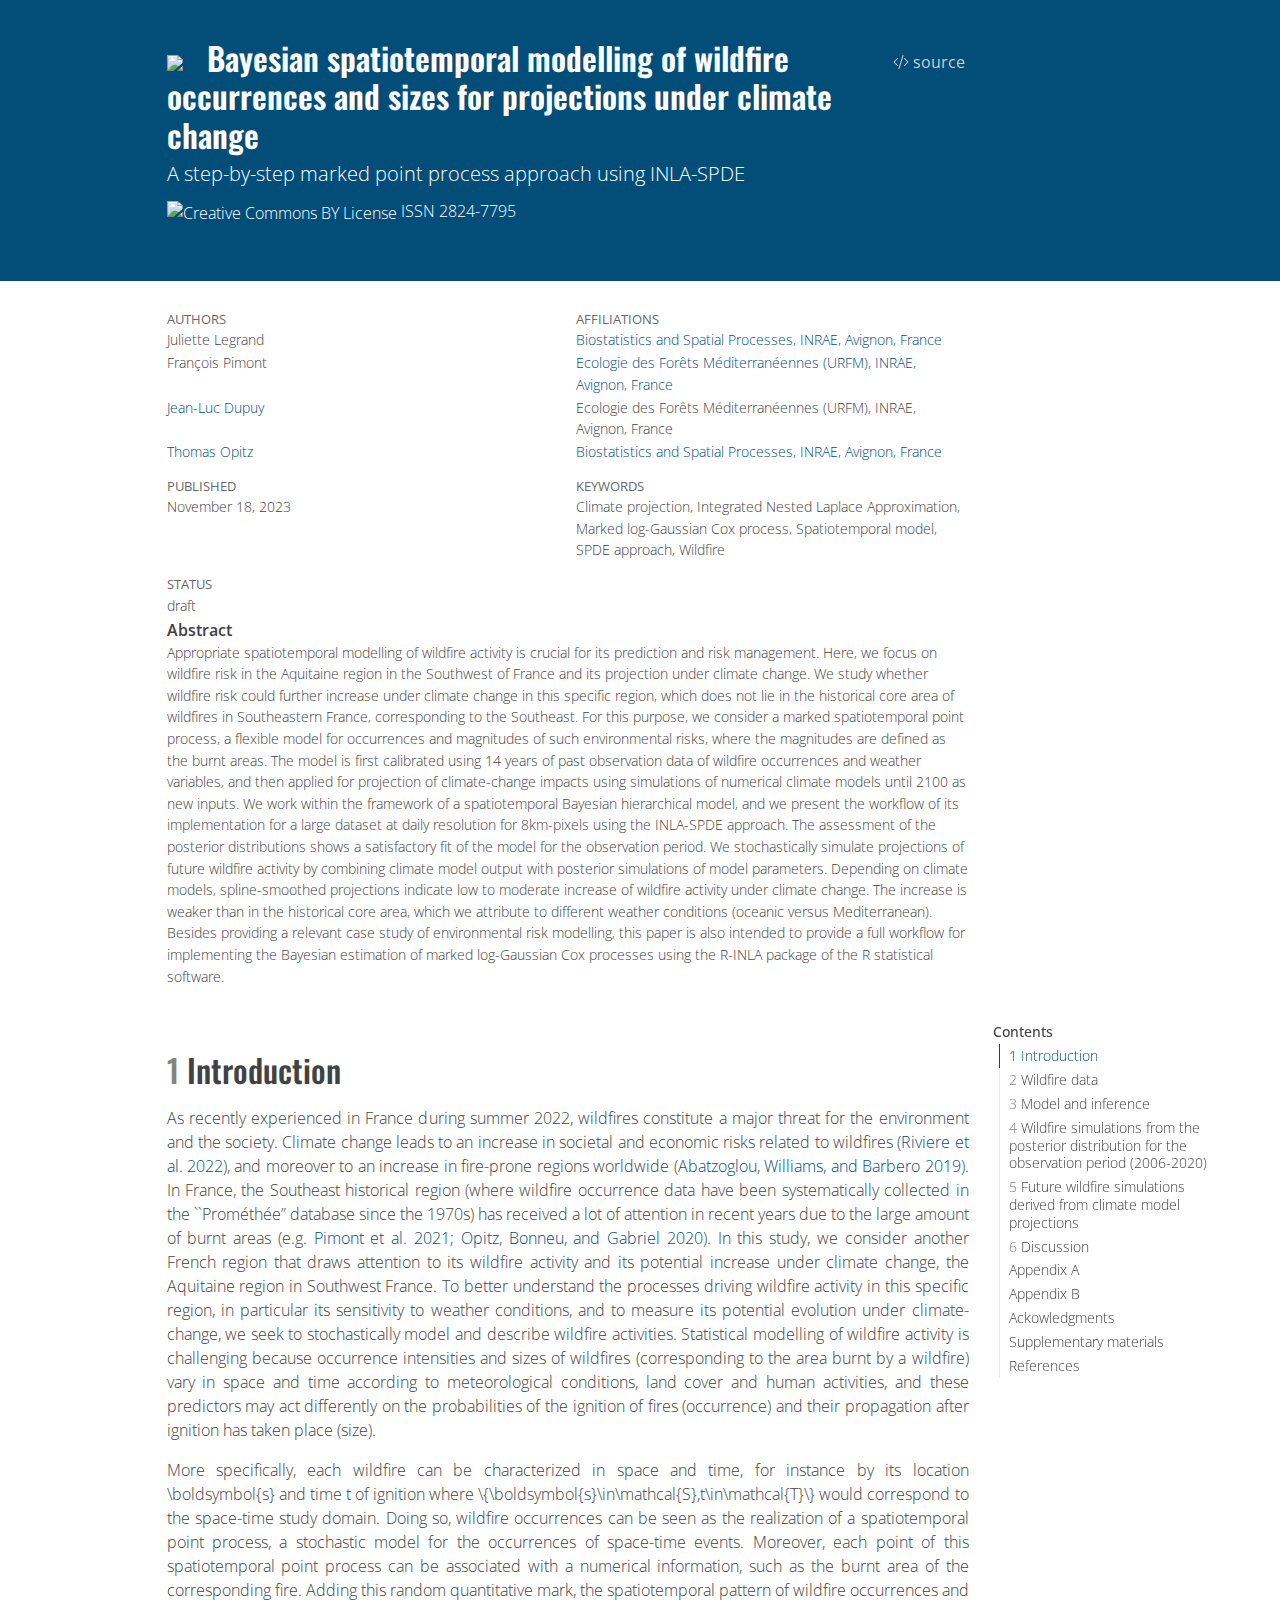
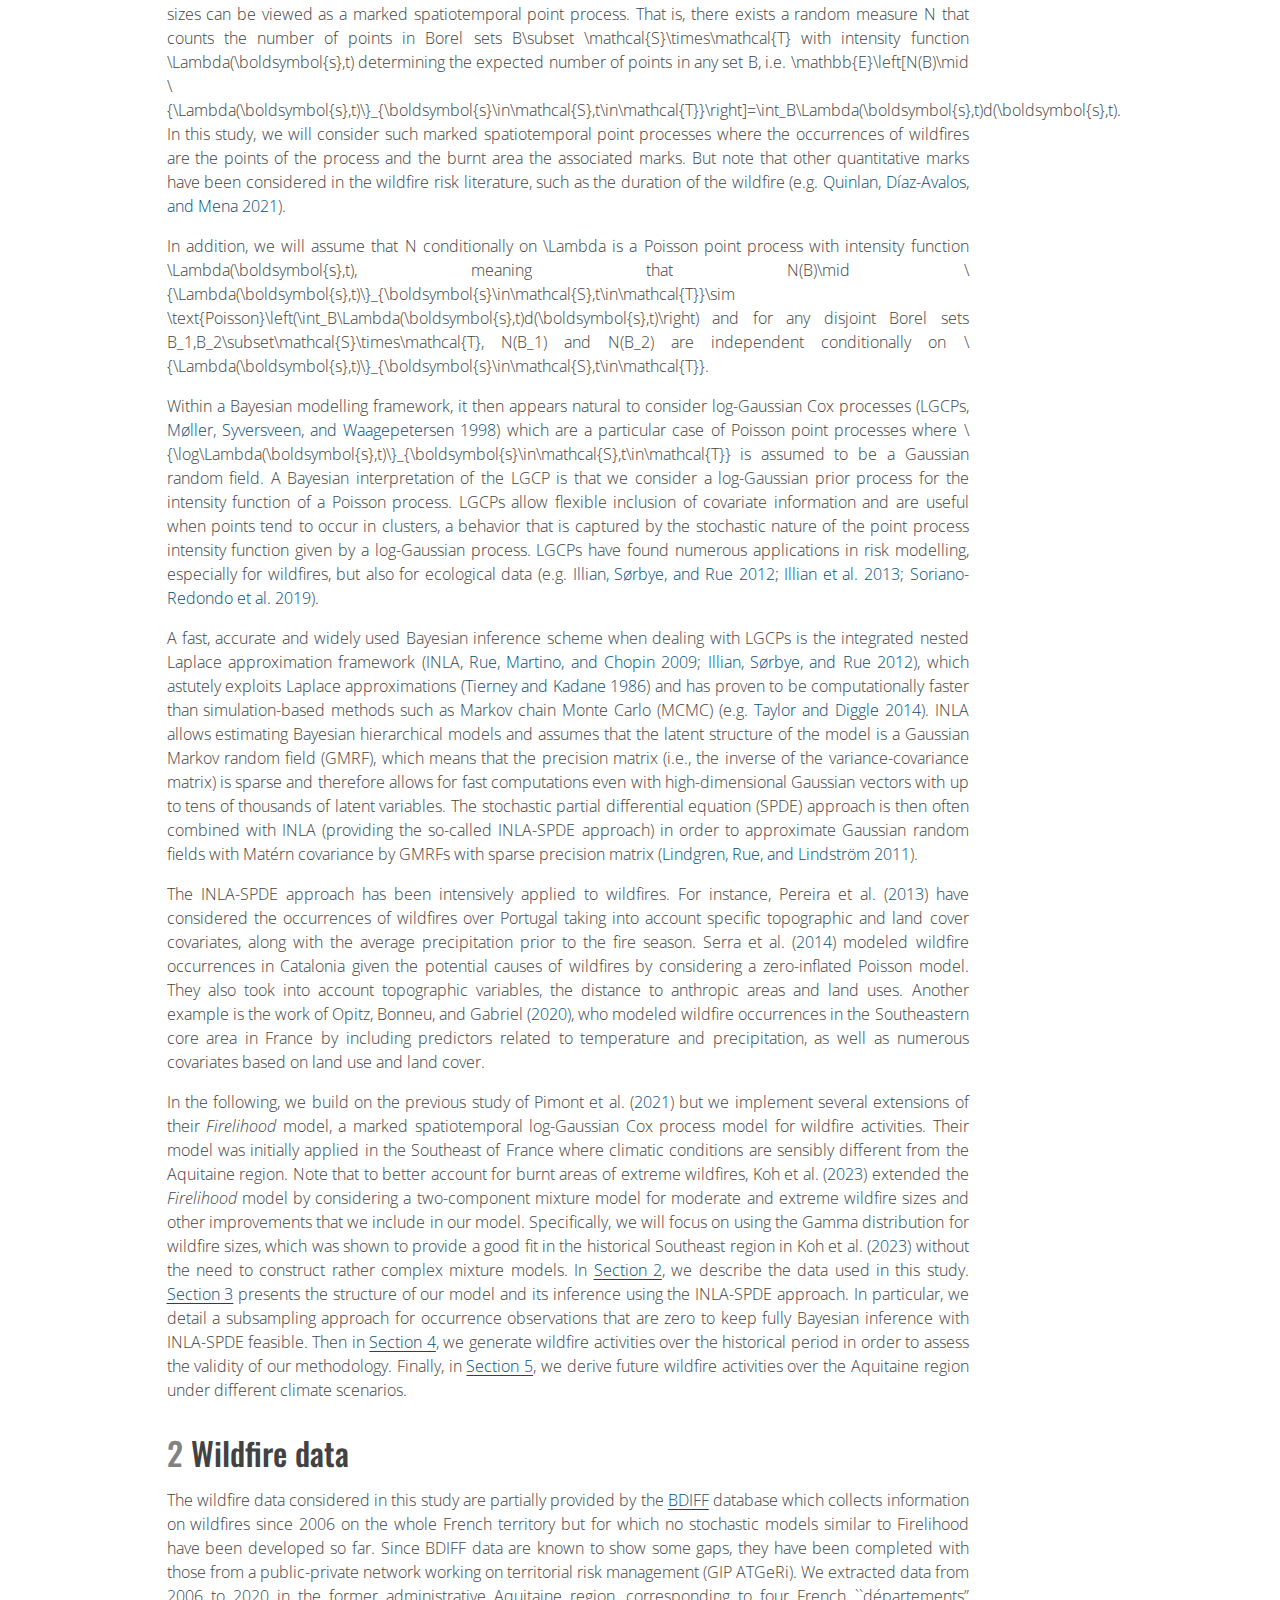
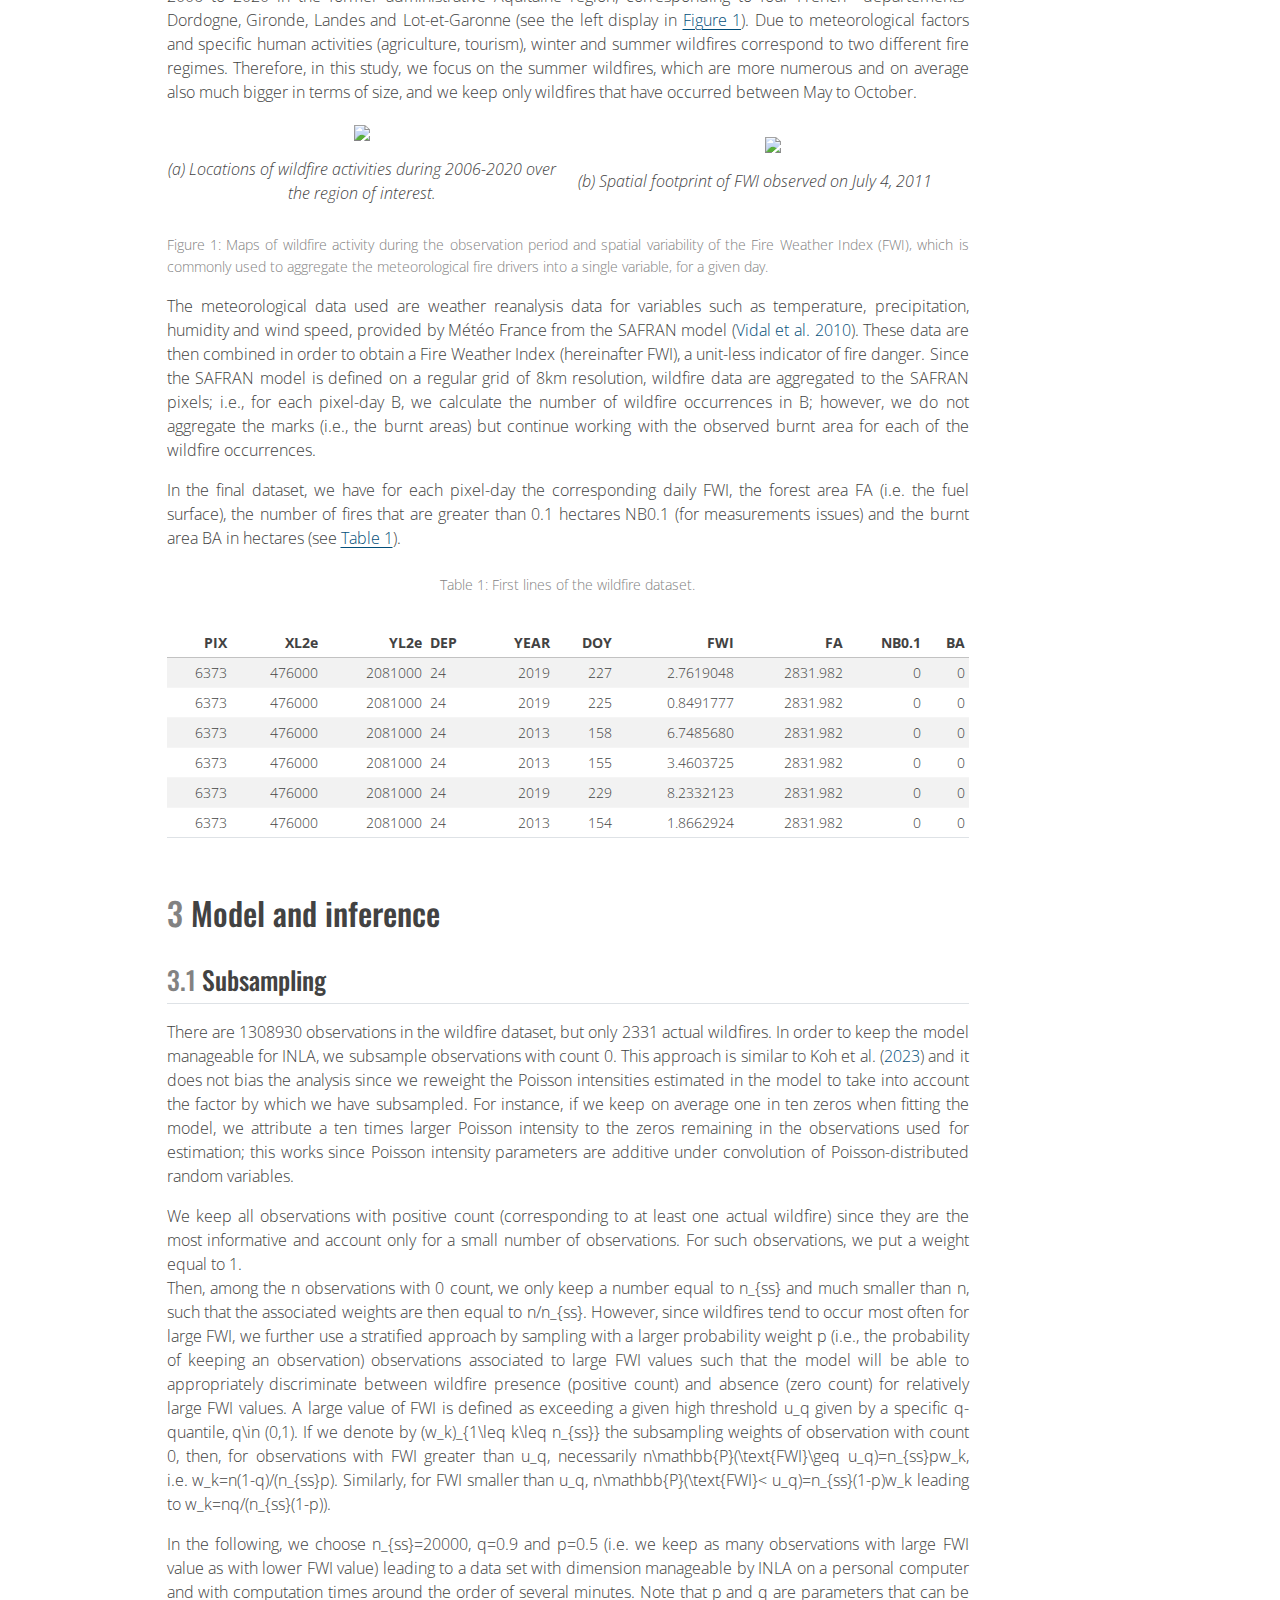
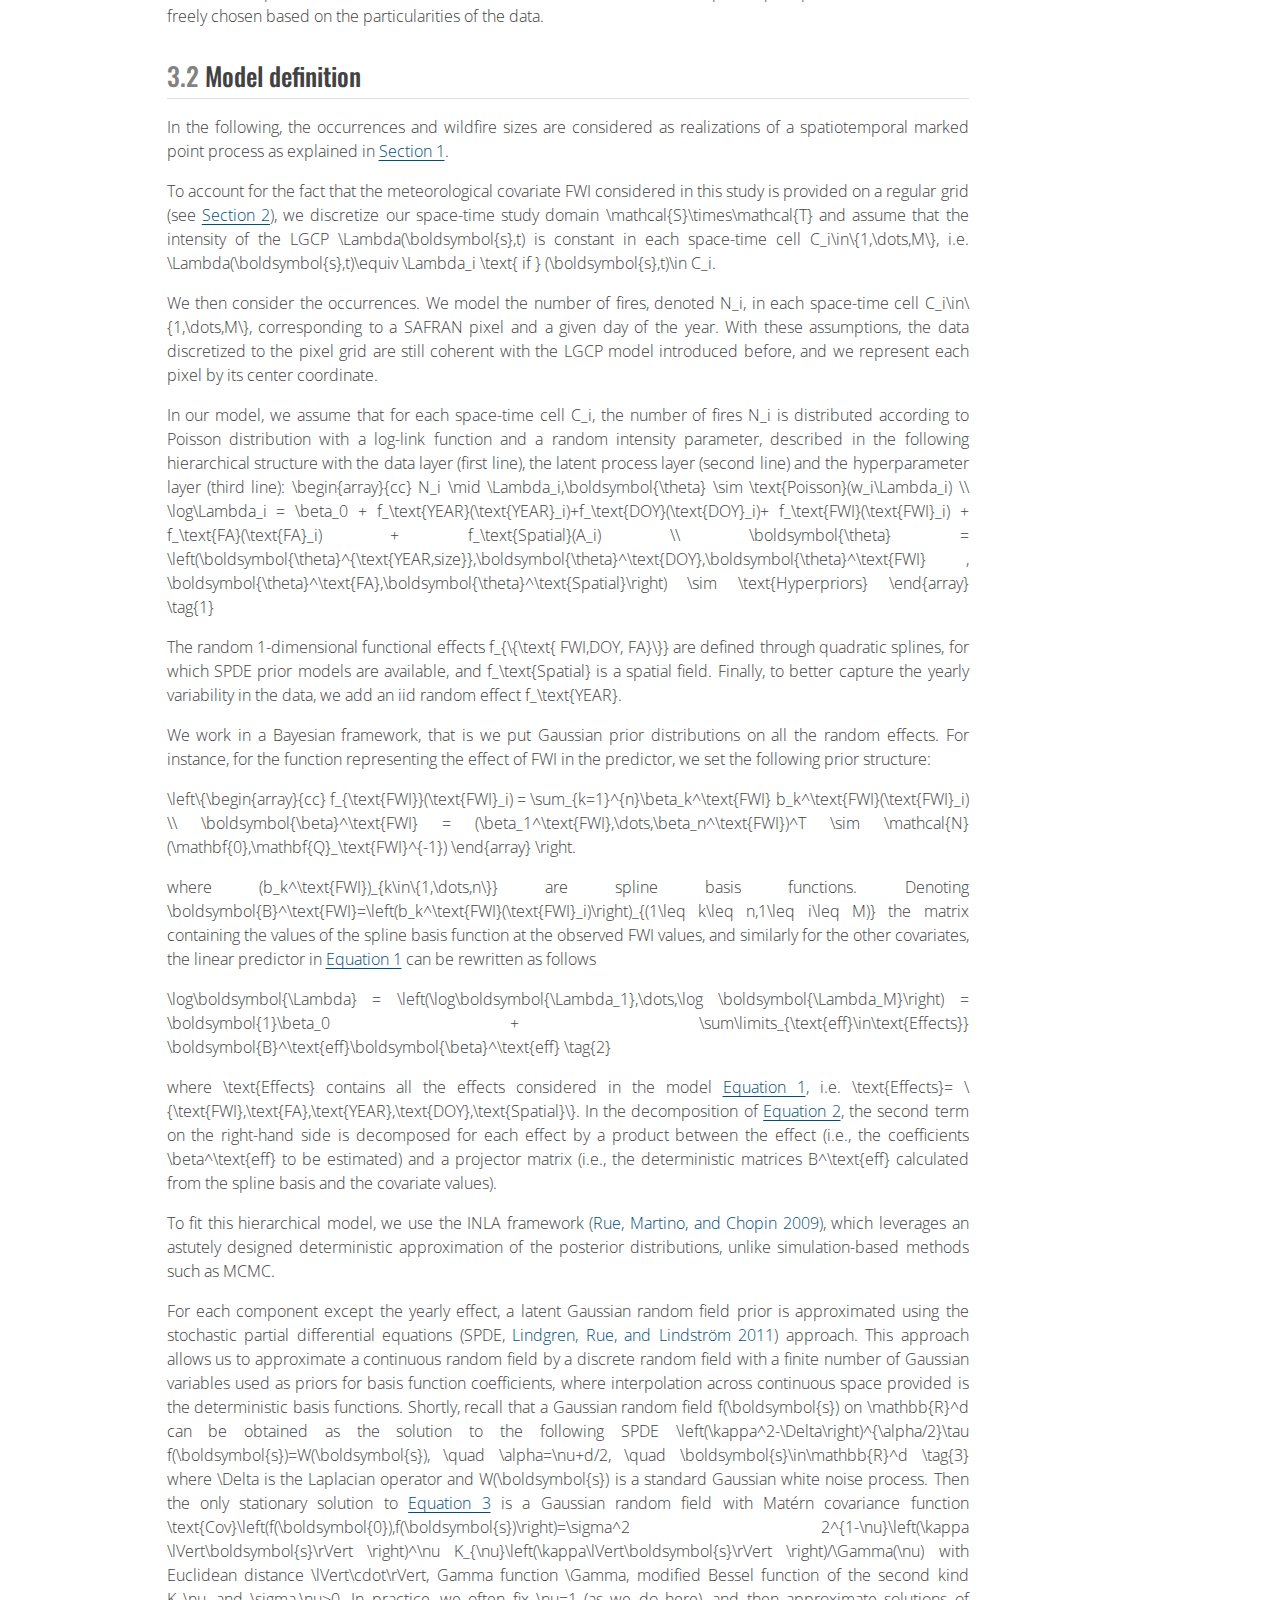
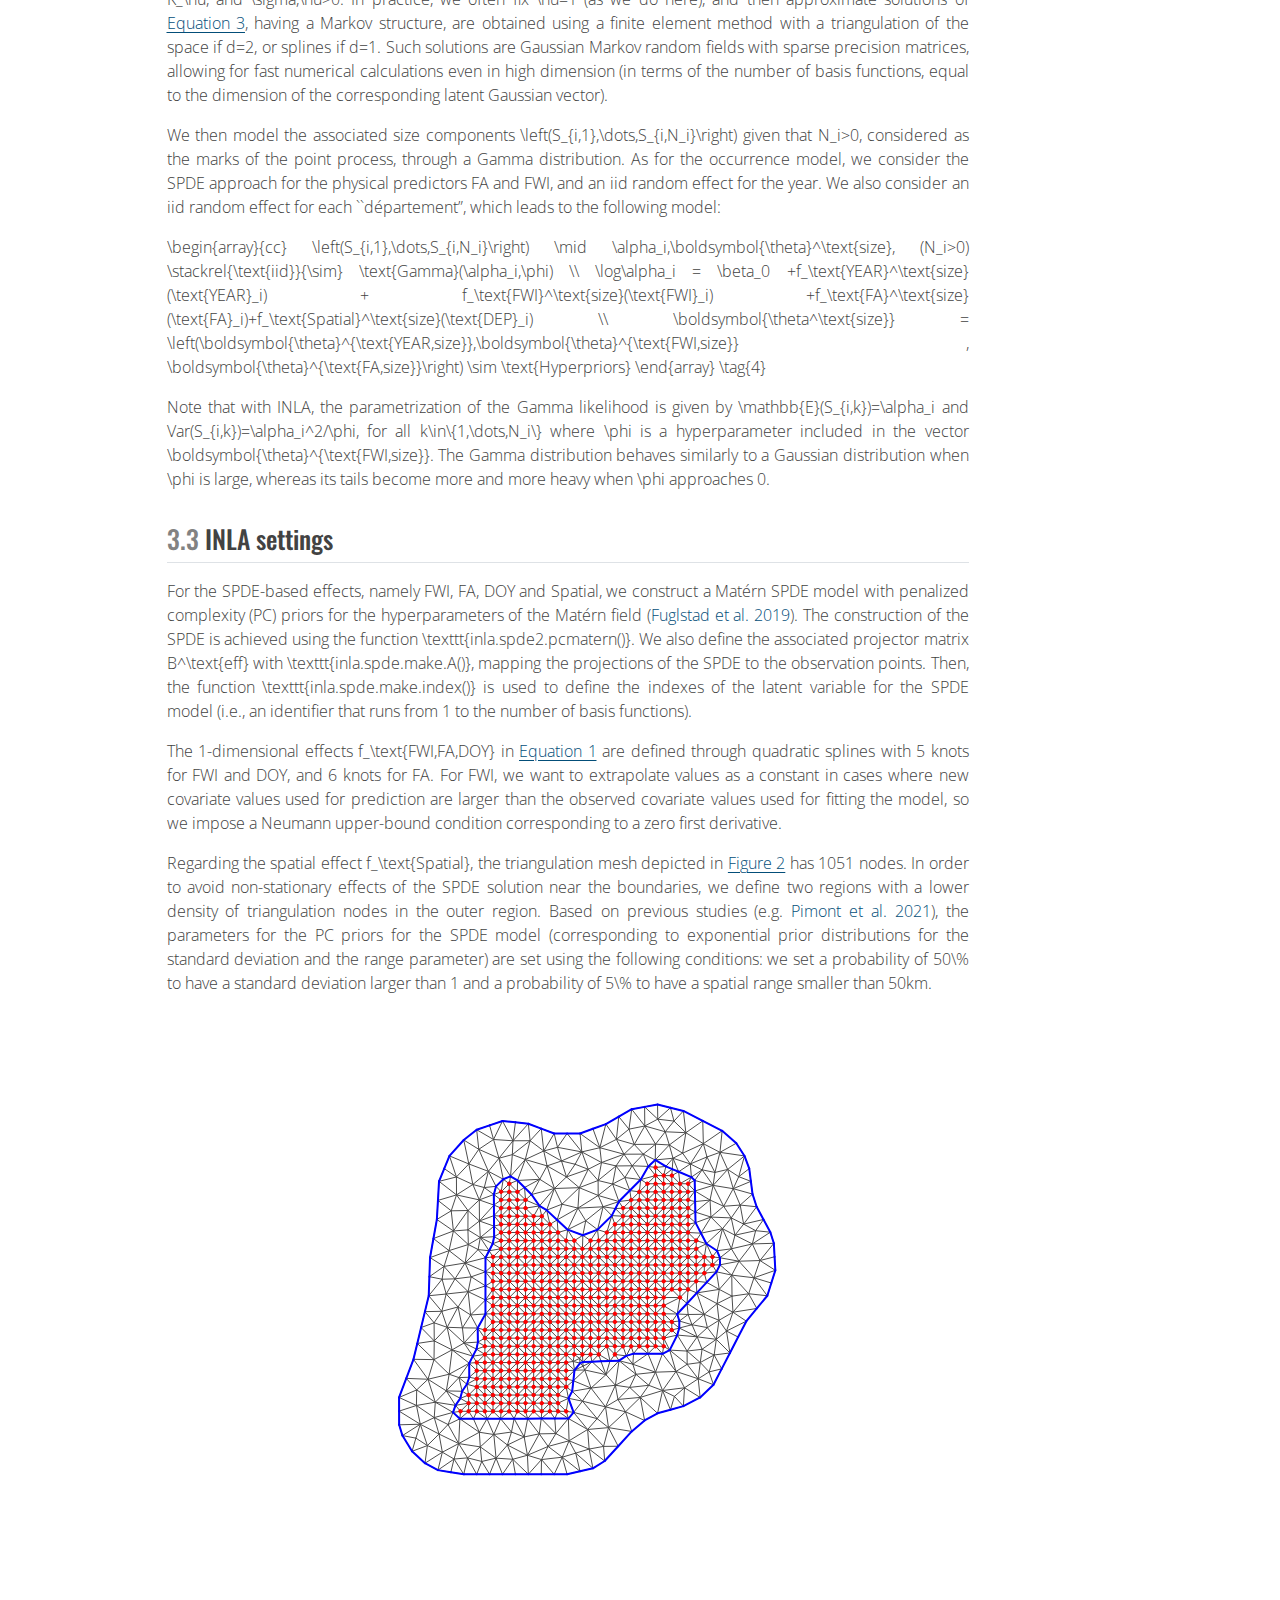
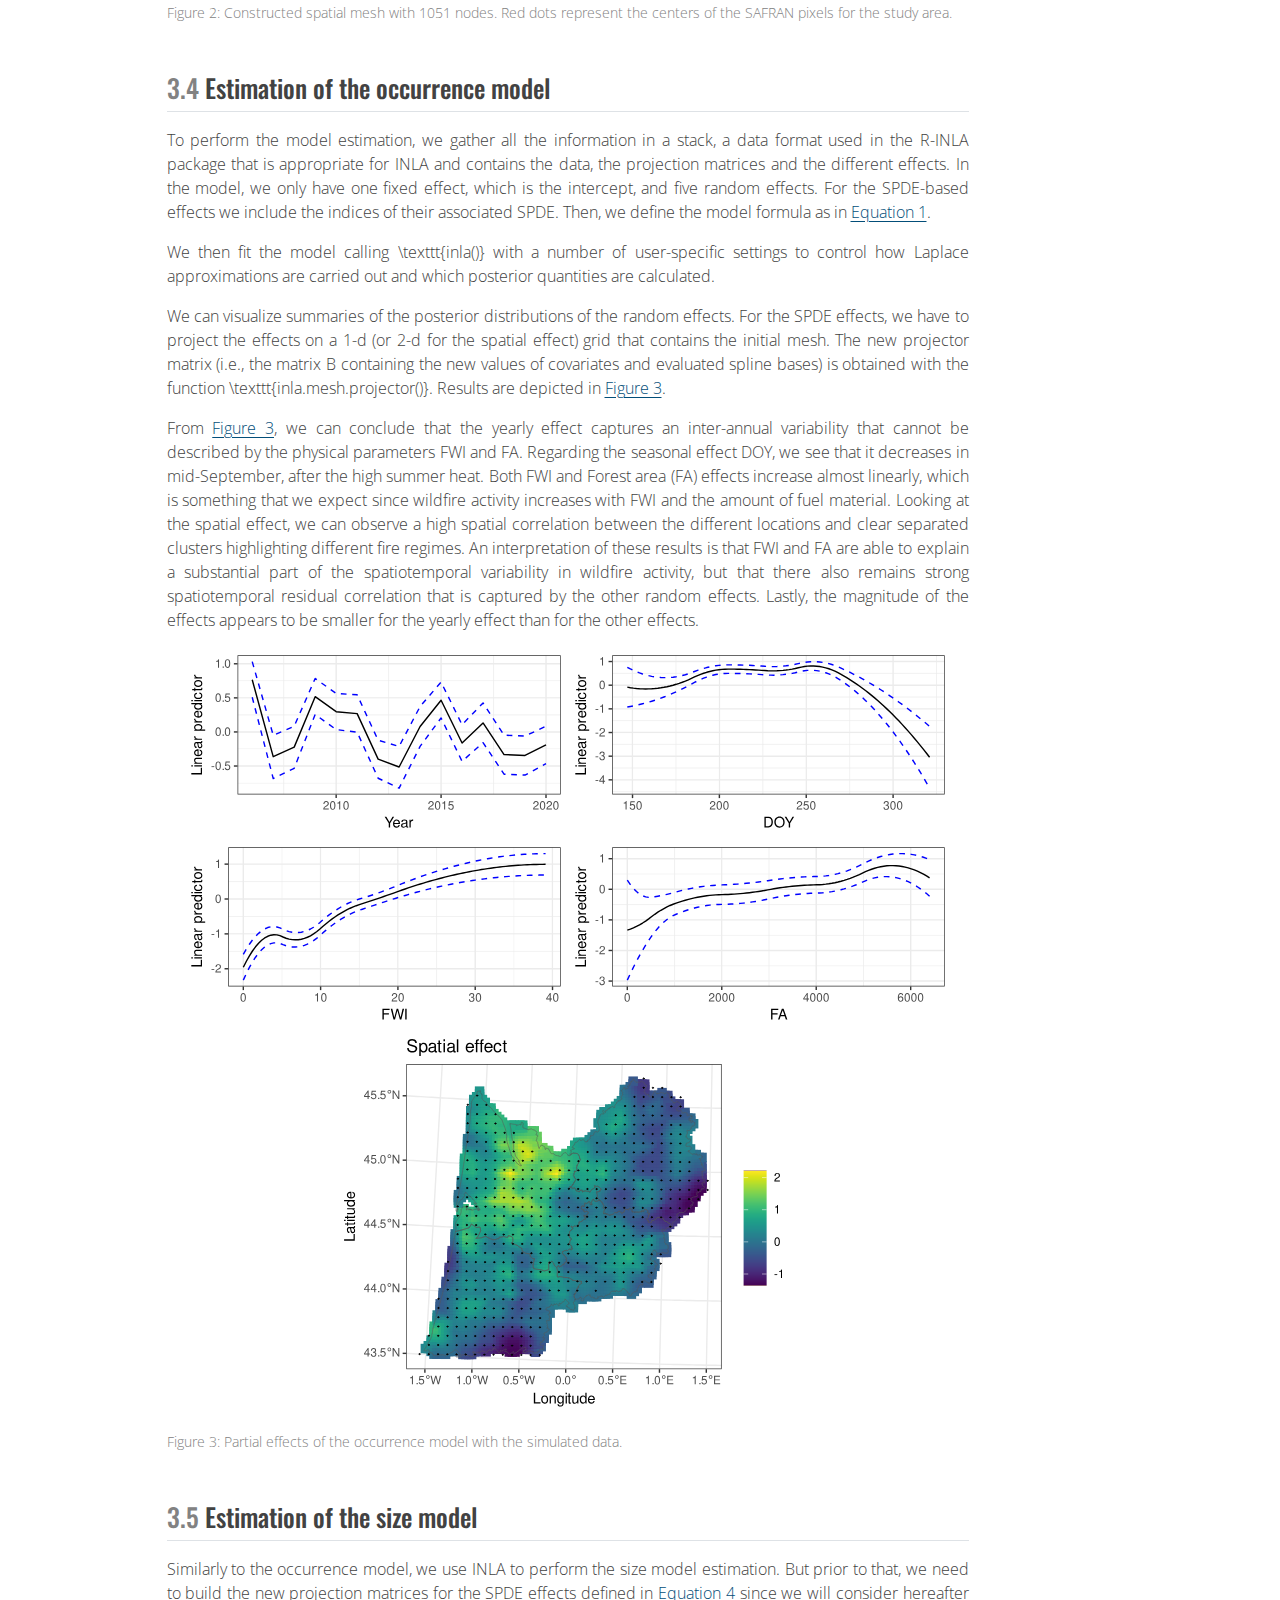
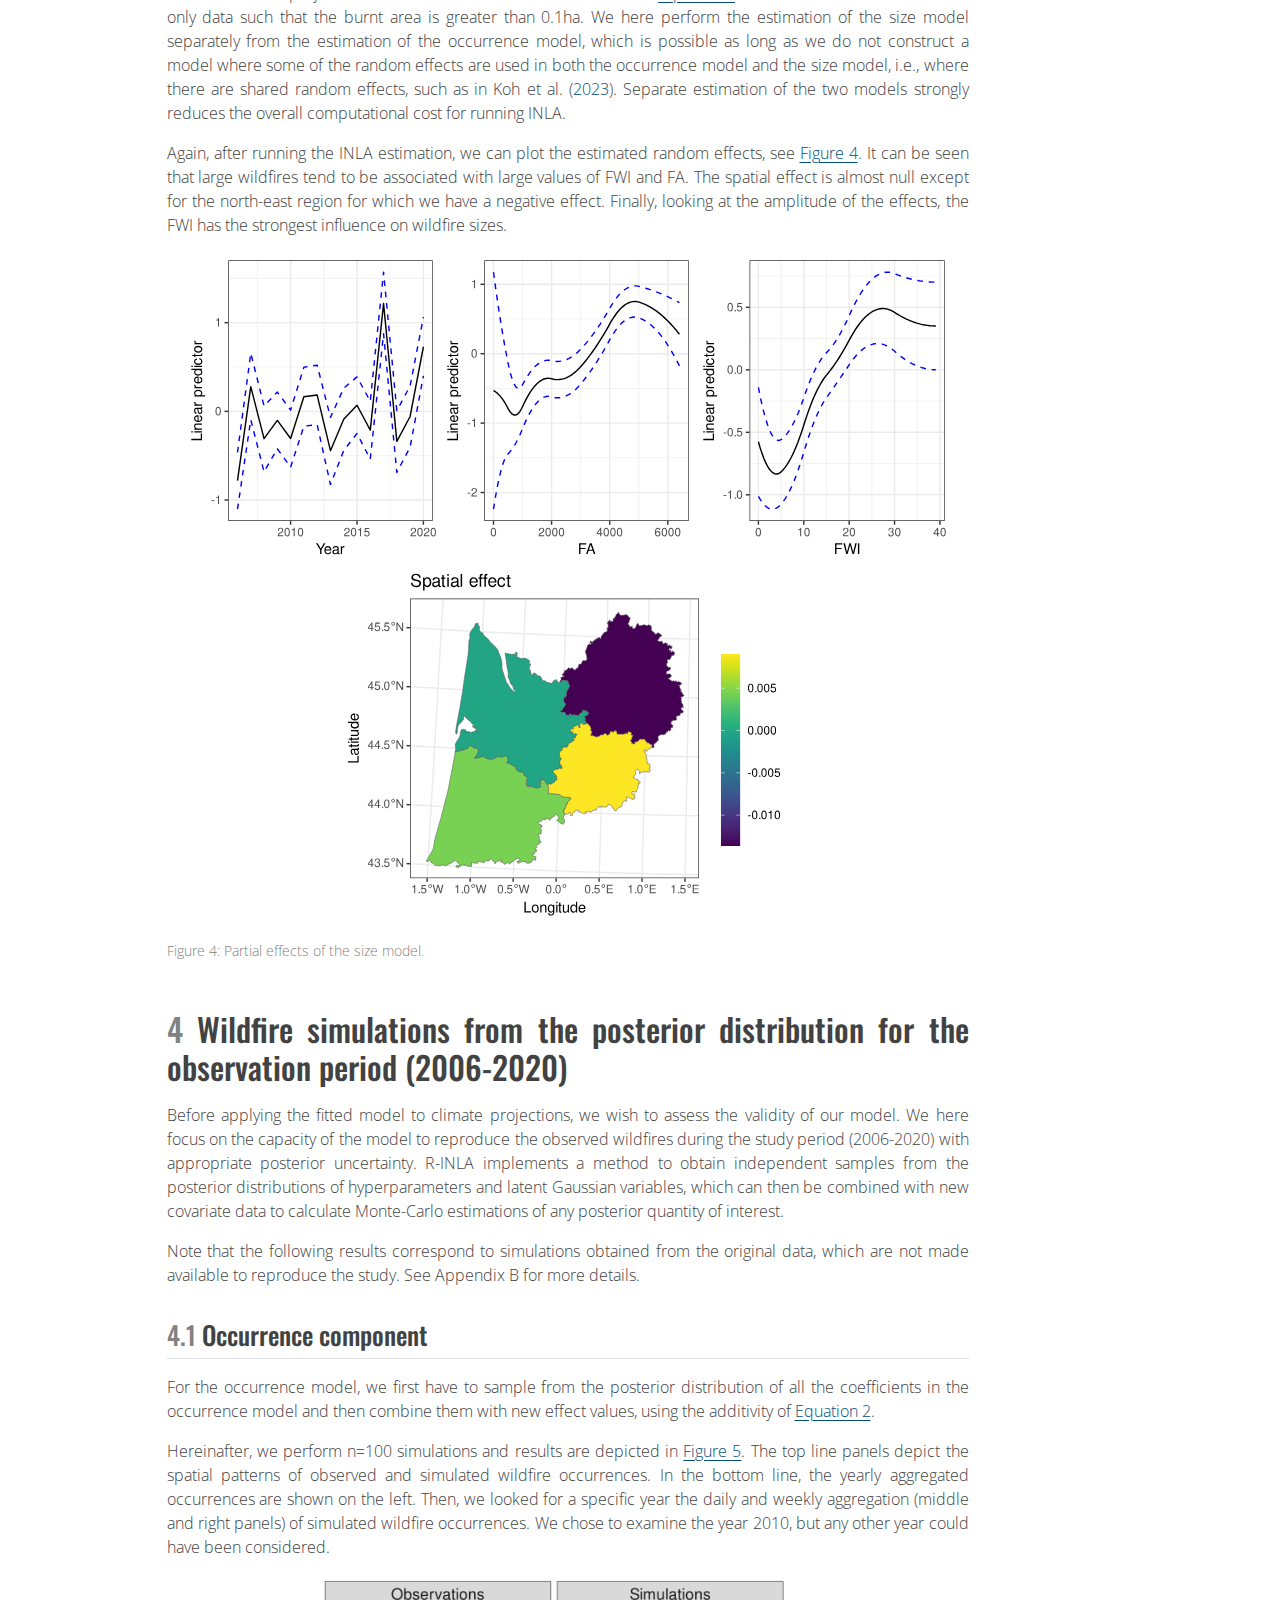
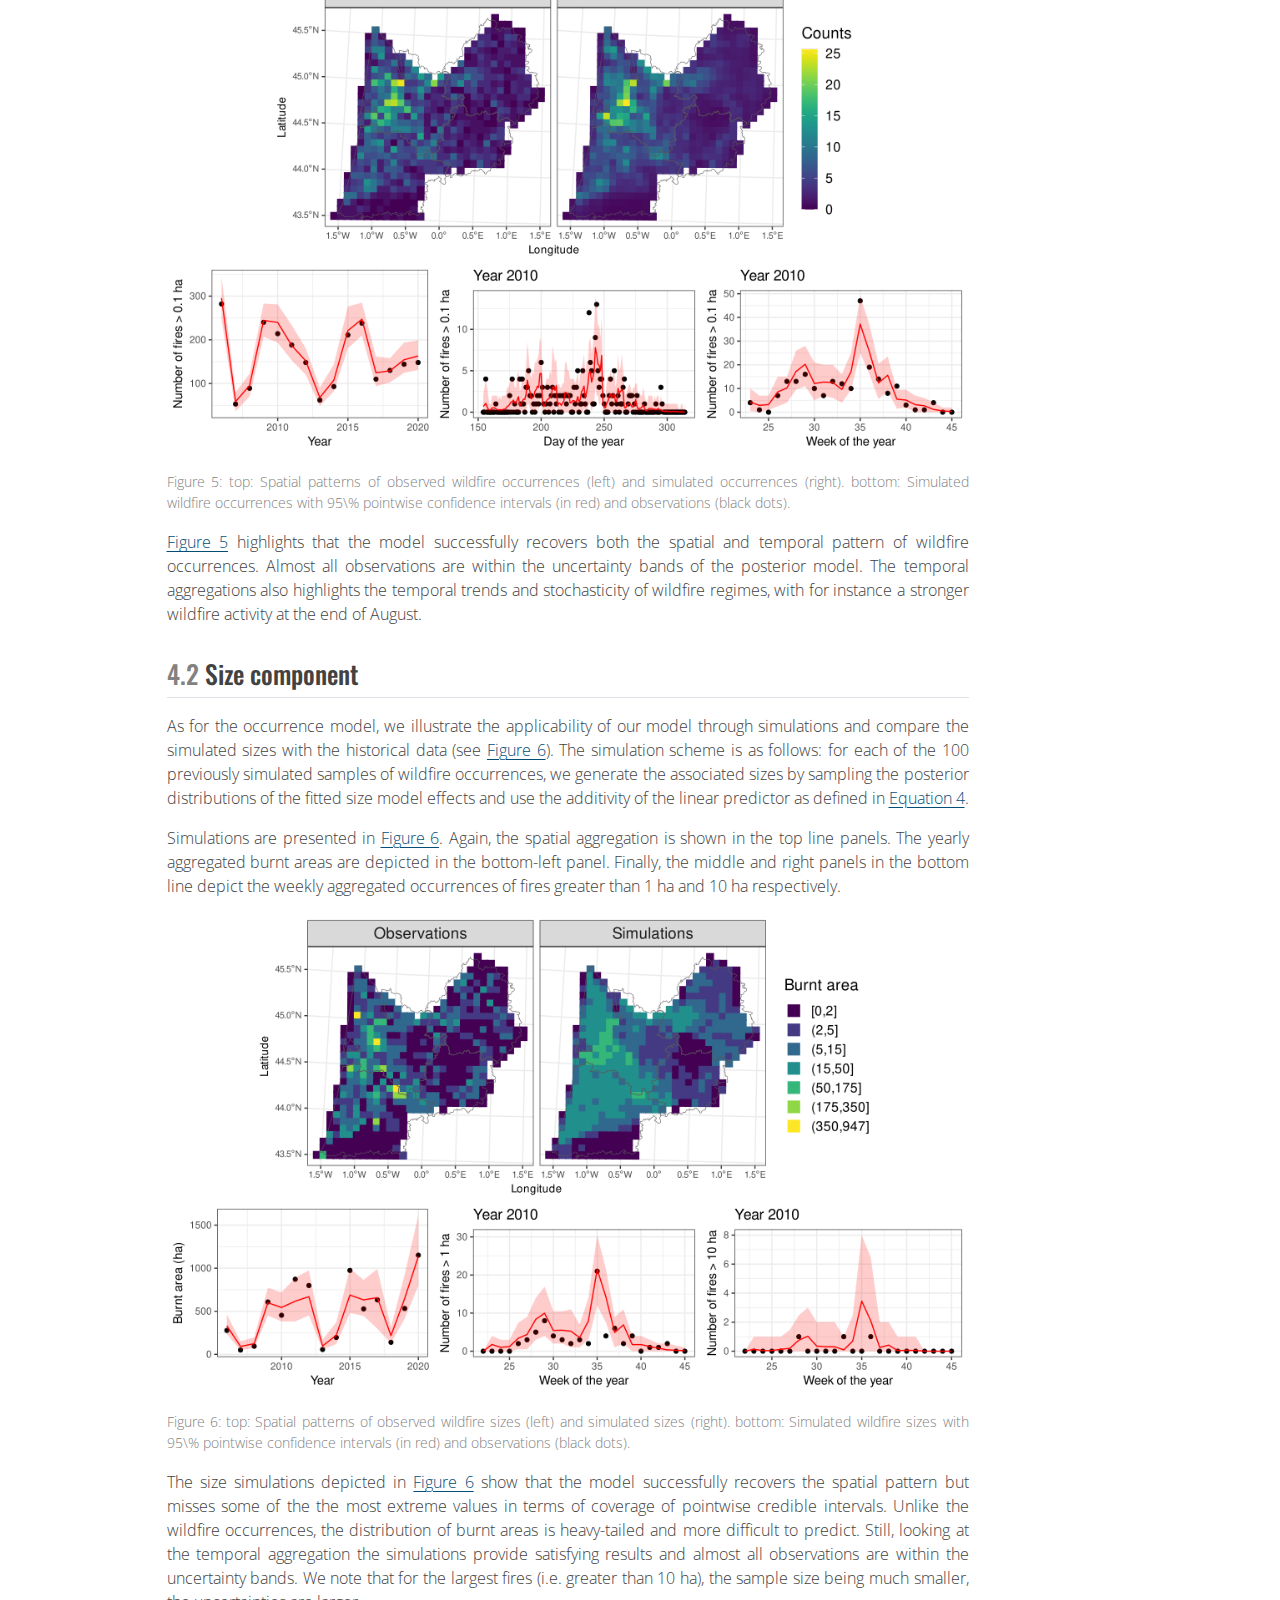
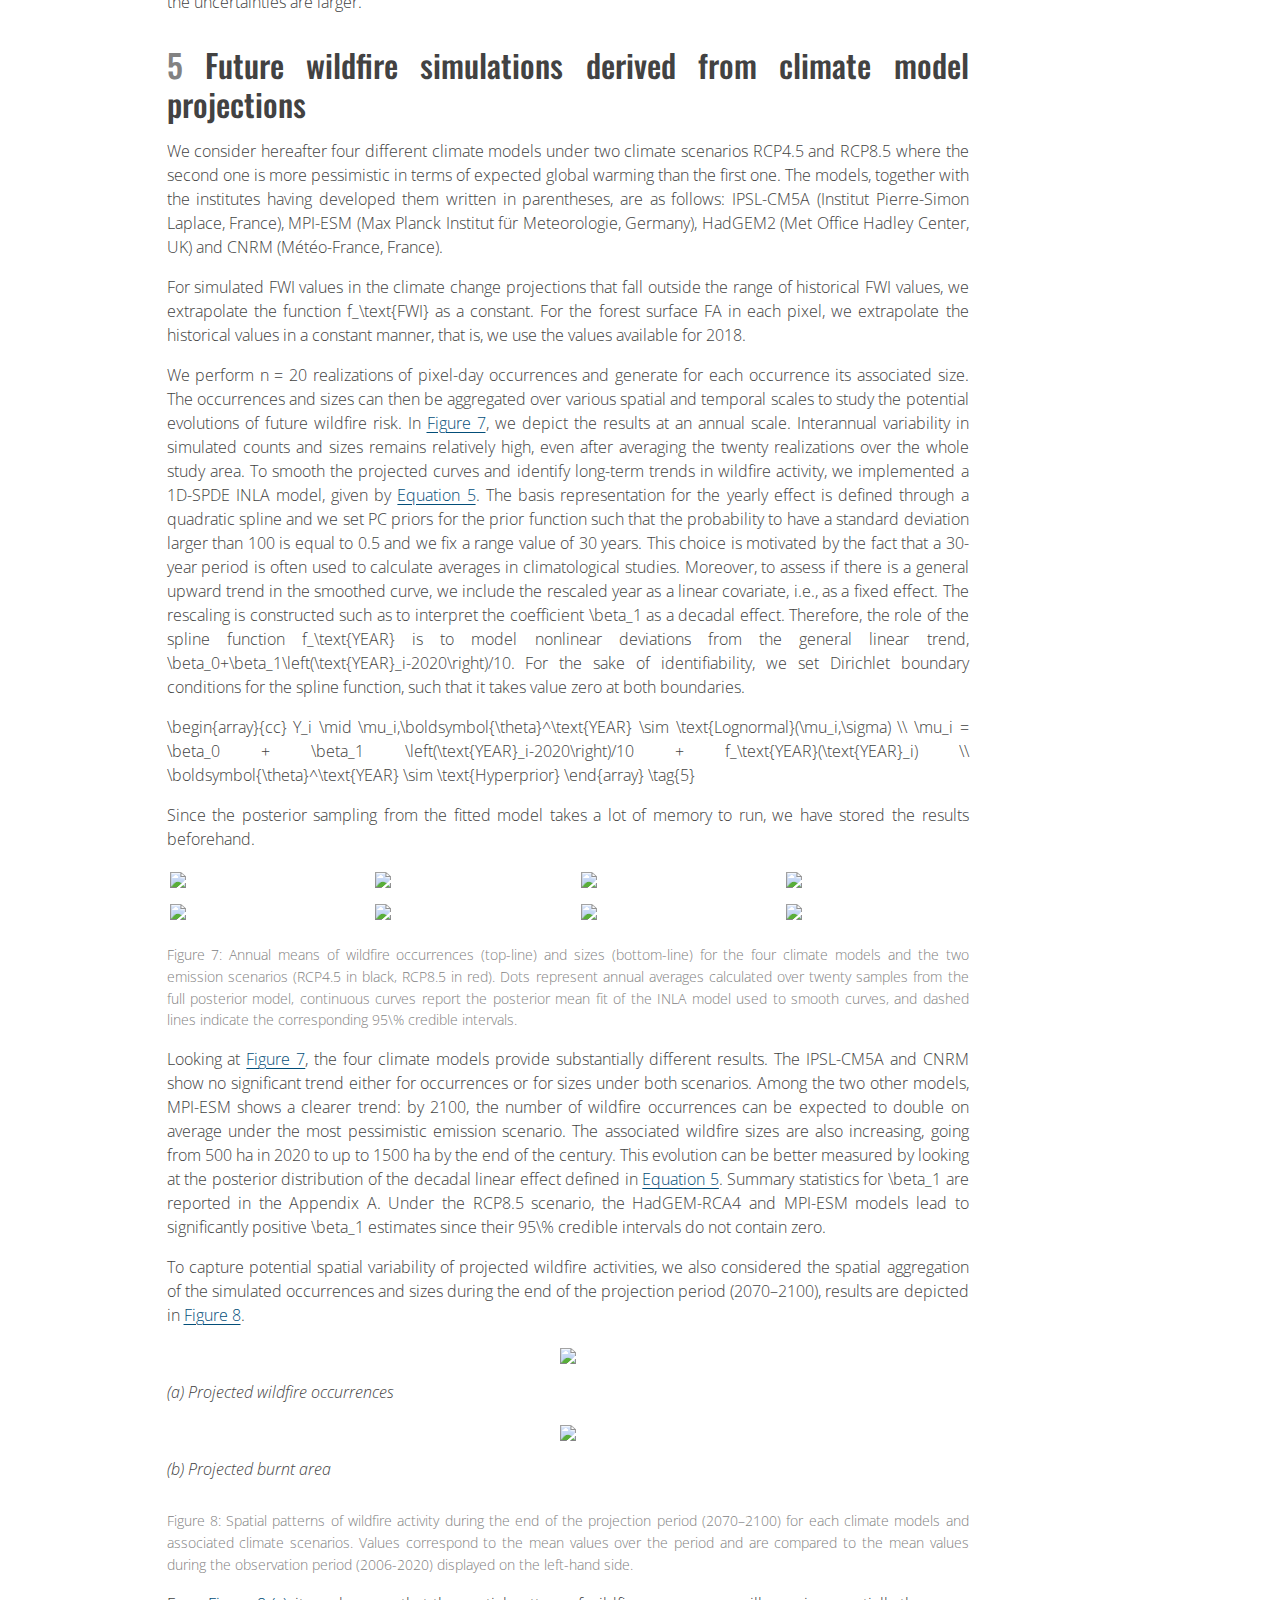
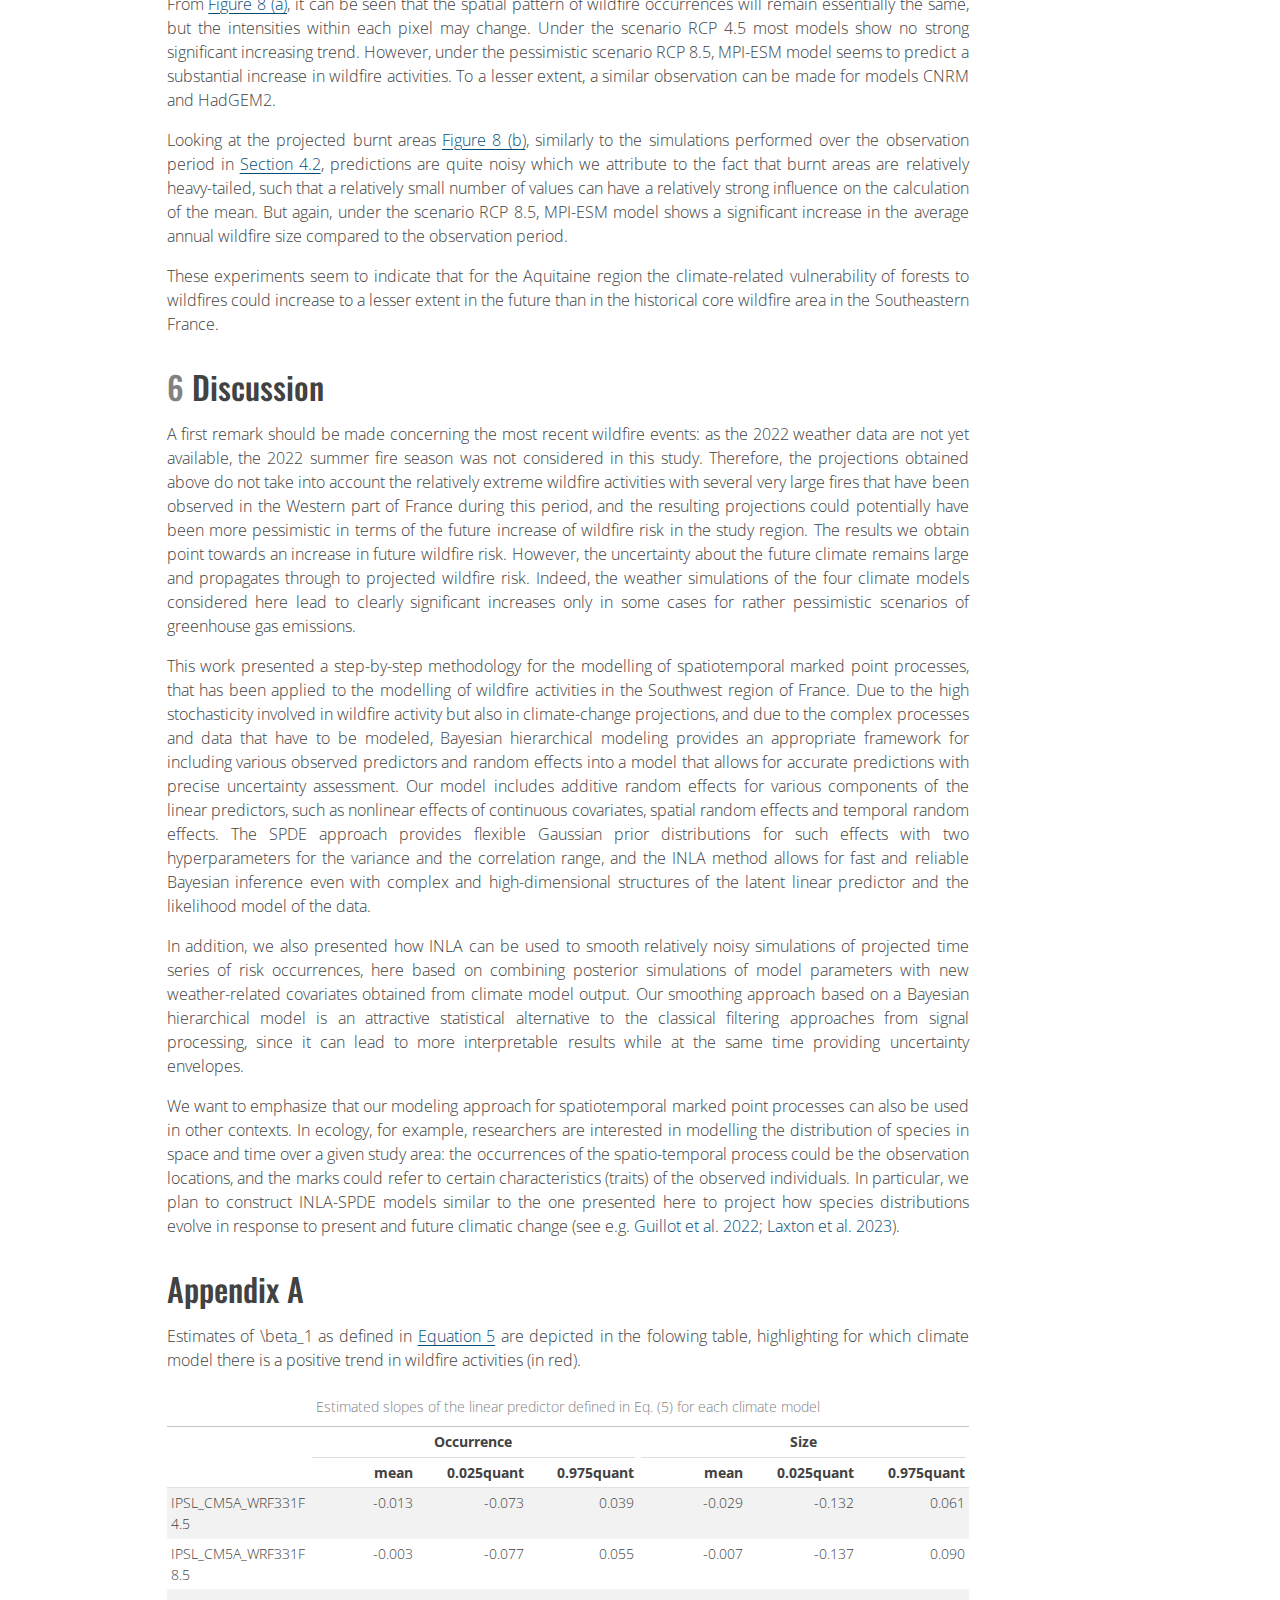
==== commit 5b8ecc54: "Built site for gh-pages" ====
--- a/submitted-202310-legrand-wildfire.html
+++ b/submitted-202310-legrand-wildfire.html
@@ -2,7 +2,7 @@
 <html xmlns="http://www.w3.org/1999/xhtml" lang="en" xml:lang="en"><head>
 
 <meta charset="utf-8">
-<meta name="generator" content="quarto-1.4.466">
+<meta name="generator" content="quarto-1.4.506">
 
 <meta name="viewport" content="width=device-width, initial-scale=1.0, user-scalable=yes">
 
@@ -10,7 +10,7 @@
 <meta name="author" content="François Pimont">
 <meta name="author" content="Jean-Luc Dupuy">
 <meta name="author" content="Thomas Opitz">
-<meta name="dcterms.date" content="2023-11-01">
+<meta name="dcterms.date" content="2023-11-18">
 <meta name="keywords" content="Climate projection, Integrated Nested Laplace Approximation, Marked log-Gaussian Cox process, Spatiotemporal model, SPDE approach, Wildfire">
 
 <title>Bayesian spatiotemporal modelling of wildfire occurrences and sizes for projections under climate change</title>
@@ -200,7 +200,7 @@
       <div>
       <div class="quarto-title-meta-heading">Published</div>
       <div class="quarto-title-meta-contents">
-        <p class="date">November 1, 2023</p>
+        <p class="date">November 18, 2023</p>
       </div>
     </div>
                                     
@@ -282,7 +282,7 @@
 <div id="fig-data" class="quarto-layout-panel">
 <figure class="quarto-float quarto-float-fig figure">
 <div aria-describedby="fig-data-caption-0ceaefa1-69ba-4598-a22c-09a6ac19f8ca">
-<div class="quarto-layout-row quarto-layout-valign-bottom">
+<div class="quarto-layout-row quarto-layout-valign-center">
 <div class="quarto-layout-cell-subref quarto-layout-cell" data-ref-parent="fig-data" style="flex-basis: 50.0%;justify-content: center;">
 <div id="fig-fire-plot" class="quarto-figure quarto-figure-center anchored">
 <figure class="quarto-float quarto-subfloat-fig figure">
@@ -947,7 +947,7 @@
     Sizes for Projections Under Climate Change},
   journal = {Computo},
   pages = {undefined},
-  date = {2023-11-01},
+  date = {2023-11-18},
   url = {https://computo.sfds.asso.fr/},
   doi = {xxxx},
   langid = {en},
@@ -1118,6 +1118,24 @@
   if (showAllCode) {
     showAllCode.addEventListener("click", toggleCodeHandler(true));
   }
+    var localhostRegex = new RegExp(/^(?:http|https):\/\/localhost\:?[0-9]*\//);
+    var mailtoRegex = new RegExp(/^mailto:/);
+      var filterRegex = new RegExp('/' + window.location.host + '/');
+    var isInternal = (href) => {
+        return filterRegex.test(href) || localhostRegex.test(href) || mailtoRegex.test(href);
+    }
+    // Inspect non-navigation links and adorn them if external
+ 	var links = window.document.querySelectorAll('a[href]:not(.nav-link):not(.navbar-brand):not(.toc-action):not(.sidebar-link):not(.sidebar-item-toggle):not(.pagination-link):not(.no-external):not([aria-hidden]):not(.dropdown-item):not(.quarto-navigation-tool)');
+    for (var i=0; i<links.length; i++) {
+      const link = links[i];
+      if (!isInternal(link.href)) {
+          // target, if specified
+          link.setAttribute("target", "_blank");
+          if (link.getAttribute("rel") === null) {
+            link.setAttribute("rel", "noopener");
+          }
+      }
+    }
   function tippyHover(el, contentFn, onTriggerFn, onUntriggerFn) {
     const config = {
       allowHTML: true,
@@ -1192,8 +1210,15 @@
       // Special case sections, only their first couple elements
       const container = document.createElement("div");
       if (note.children && note.children.length > 2) {
-        for (let i = 0; i < 2; i++) {
-          container.appendChild(note.children[i].cloneNode(true));
+        container.appendChild(note.children[0].cloneNode(true));
+        for (let i = 1; i < note.children.length; i++) {
+          const child = note.children[i];
+          if (child.tagName === "P" && child.innerText === "") {
+            continue;
+          } else {
+            container.appendChild(child.cloneNode(true));
+            break;
+          }
         }
         typesetMath(container);
         return container.innerHTML
@@ -1427,24 +1452,6 @@
       });
     }
   }
-    var localhostRegex = new RegExp(/^(?:http|https):\/\/localhost\:?[0-9]*\//);
-    var mailtoRegex = new RegExp(/^mailto:/);
-      var filterRegex = new RegExp('/' + window.location.host + '/');
-    var isInternal = (href) => {
-        return filterRegex.test(href) || localhostRegex.test(href) || mailtoRegex.test(href);
-    }
-    // Inspect non-navigation links and adorn them if external
- 	var links = window.document.querySelectorAll('a[href]:not(.nav-link):not(.navbar-brand):not(.toc-action):not(.sidebar-link):not(.sidebar-item-toggle):not(.pagination-link):not(.no-external):not([aria-hidden]):not(.dropdown-item):not(.quarto-navigation-tool)');
-    for (var i=0; i<links.length; i++) {
-      const link = links[i];
-      if (!isInternal(link.href)) {
-          // target, if specified
-          link.setAttribute("target", "_blank");
-          if (link.getAttribute("rel") === null) {
-            link.setAttribute("rel", "noopener");
-          }
-      }
-    }
 });
 </script><div class="modal fade" id="quarto-embedded-source-code-modal" tabindex="-1" aria-labelledby="quarto-embedded-source-code-modal-label" aria-hidden="true"><div class="modal-dialog modal-dialog-scrollable"><div class="modal-content"><div class="modal-header"><h5 class="modal-title" id="quarto-embedded-source-code-modal-label">Source Code</h5><button class="btn-close" data-bs-dismiss="modal"></button></div><div class="modal-body"><div class="">
 <div class="sourceCode" id="cb2" data-shortcodes="false"><pre class="sourceCode markdown code-with-copy"><code class="sourceCode markdown"><span id="cb2-1"><a href="#cb2-1" aria-hidden="true" tabindex="-1"></a><span class="co">---</span></span>
@@ -1507,1543 +1514,1541 @@
 <span id="cb2-58"><a href="#cb2-58" aria-hidden="true" tabindex="-1"></a><span class="in">library(knitr)</span></span>
 <span id="cb2-59"><a href="#cb2-59" aria-hidden="true" tabindex="-1"></a><span class="in">library(kableExtra)</span></span>
 <span id="cb2-60"><a href="#cb2-60" aria-hidden="true" tabindex="-1"></a></span>
-<span id="cb2-61"><a href="#cb2-61" aria-hidden="true" tabindex="-1"></a><span class="in"># DATA = "computo_data/"</span></span>
-<span id="cb2-62"><a href="#cb2-62" aria-hidden="true" tabindex="-1"></a></span>
-<span id="cb2-63"><a href="#cb2-63" aria-hidden="true" tabindex="-1"></a><span class="in">poisson.sim.occ =function(x,Dat){</span></span>
-<span id="cb2-64"><a href="#cb2-64" aria-hidden="true" tabindex="-1"></a><span class="in">  # simulation of observing at least 1 fire + selection of corresponding events</span></span>
-<span id="cb2-65"><a href="#cb2-65" aria-hidden="true" tabindex="-1"></a><span class="in">  Dat[rpois(length(x), lambda = x)&gt;0, ]</span></span>
-<span id="cb2-66"><a href="#cb2-66" aria-hidden="true" tabindex="-1"></a><span class="in">}</span></span>
+<span id="cb2-61"><a href="#cb2-61" aria-hidden="true" tabindex="-1"></a><span class="in">poisson.sim.occ =function(x,Dat){</span></span>
+<span id="cb2-62"><a href="#cb2-62" aria-hidden="true" tabindex="-1"></a><span class="in">  # simulation of observing at least 1 fire + selection of corresponding events</span></span>
+<span id="cb2-63"><a href="#cb2-63" aria-hidden="true" tabindex="-1"></a><span class="in">  Dat[rpois(length(x), lambda = x)&gt;0, ]</span></span>
+<span id="cb2-64"><a href="#cb2-64" aria-hidden="true" tabindex="-1"></a><span class="in">}</span></span>
+<span id="cb2-65"><a href="#cb2-65" aria-hidden="true" tabindex="-1"></a></span>
+<span id="cb2-66"><a href="#cb2-66" aria-hidden="true" tabindex="-1"></a><span class="in">```</span></span>
 <span id="cb2-67"><a href="#cb2-67" aria-hidden="true" tabindex="-1"></a></span>
-<span id="cb2-68"><a href="#cb2-68" aria-hidden="true" tabindex="-1"></a><span class="in">```</span></span>
+<span id="cb2-68"><a href="#cb2-68" aria-hidden="true" tabindex="-1"></a><span class="fu"># Introduction {#sec-intro}</span></span>
 <span id="cb2-69"><a href="#cb2-69" aria-hidden="true" tabindex="-1"></a></span>
-<span id="cb2-70"><a href="#cb2-70" aria-hidden="true" tabindex="-1"></a><span class="fu"># Introduction {#sec-intro}</span></span>
+<span id="cb2-70"><a href="#cb2-70" aria-hidden="true" tabindex="-1"></a>As recently experienced in France during summer 2022, wildfires constitute a major threat for the environment and the society. Climate change leads to an increase in societal and economic risks related to wildfires <span class="co">[</span><span class="ot">@Riviere2022</span><span class="co">]</span>, and moreover to an increase in fire-prone regions worldwide <span class="co">[</span><span class="ot">@Abatzoglou2019</span><span class="co">]</span>. In France, the Southeast historical region (where wildfire occurrence data have been systematically collected in the ``Prométhée" database since the 1970s) has received a lot of attention in recent years due to the large amount of burnt areas <span class="co">[</span><span class="ot">e.g. @Pimont2021; @Opitz2020</span><span class="co">]</span>. In this study, we consider another French region that draws attention to its wildfire activity and its potential increase under climate change, the Aquitaine region in Southwest France. To better understand the processes driving wildfire activity in this specific region, in particular its sensitivity to weather conditions, and to measure its potential evolution under climate-change, we seek to stochastically model and describe wildfire activities. Statistical modelling of wildfire activity is challenging because occurrence intensities and sizes of wildfires (corresponding to the area burnt by a wildfire) vary in space and time according to meteorological conditions, land cover and human activities, and these predictors may act differently on the probabilities of the ignition of fires (occurrence) and their propagation after ignition has taken place (size). </span>
 <span id="cb2-71"><a href="#cb2-71" aria-hidden="true" tabindex="-1"></a></span>
-<span id="cb2-72"><a href="#cb2-72" aria-hidden="true" tabindex="-1"></a>As recently experienced in France during summer 2022, wildfires constitute a major threat for the environment and the society. Climate change leads to an increase in societal and economic risks related to wildfires <span class="co">[</span><span class="ot">@Riviere2022</span><span class="co">]</span>, and moreover to an increase in fire-prone regions worldwide <span class="co">[</span><span class="ot">@Abatzoglou2019</span><span class="co">]</span>. In France, the Southeast historical region (where wildfire occurrence data have been systematically collected in the ``Prométhée" database since the 1970s) has received a lot of attention in recent years due to the large amount of burnt areas <span class="co">[</span><span class="ot">e.g. @Pimont2021; @Opitz2020</span><span class="co">]</span>. In this study, we consider another French region that draws attention to its wildfire activity and its potential increase under climate change, the Aquitaine region in Southwest France. To better understand the processes driving wildfire activity in this specific region, in particular its sensitivity to weather conditions, and to measure its potential evolution under climate-change, we seek to stochastically model and describe wildfire activities. Statistical modelling of wildfire activity is challenging because occurrence intensities and sizes of wildfires (corresponding to the area burnt by a wildfire) vary in space and time according to meteorological conditions, land cover and human activities, and these predictors may act differently on the probabilities of the ignition of fires (occurrence) and their propagation after ignition has taken place (size). </span>
-<span id="cb2-73"><a href="#cb2-73" aria-hidden="true" tabindex="-1"></a></span>
-<span id="cb2-74"><a href="#cb2-74" aria-hidden="true" tabindex="-1"></a></span>
-<span id="cb2-75"><a href="#cb2-75" aria-hidden="true" tabindex="-1"></a>More specifically, each wildfire can be characterized in space and time, for instance by its location $\boldsymbol{s}$ and time $t$ of ignition where $<span class="sc">\{</span>\boldsymbol{s}\in\mathcal{S},t\in\mathcal{T}<span class="sc">\}</span>$ would correspond to the space-time study domain. Doing so, wildfire occurrences can be seen as the realization of a spatiotemporal point process, a stochastic model for the occurrences of space-time events. Moreover, each point of this spatiotemporal point process can be associated with a numerical information, such as the burnt area of the corresponding fire. Adding this random quantitative mark, the spatiotemporal pattern of wildfire occurrences and sizes can be viewed as a marked spatiotemporal point process. That is, there exists a random measure $N$ that counts the number of points in Borel sets $B\subset \mathcal{S}\times\mathcal{T}$ with intensity function $\Lambda(\boldsymbol{s},t)$ determining the expected number of points in any set $B$, i.e. $$\mathbb{E}\left<span class="co">[</span><span class="ot">N(B)\mid \{\Lambda(\boldsymbol{s},t)\}_{\boldsymbol{s}\in\mathcal{S},t\in\mathcal{T}}\right</span><span class="co">]</span>=\int_B\Lambda(\boldsymbol{s},t)d(\boldsymbol{s},t).$$</span>
-<span id="cb2-76"><a href="#cb2-76" aria-hidden="true" tabindex="-1"></a>In this study, we will consider such marked spatiotemporal point processes where the occurrences of wildfires are the points of the process and the burnt area the associated marks. But note that other quantitative marks have been considered in the wildfire risk literature, such as the duration of the wildfire <span class="co">[</span><span class="ot">e.g. @Quinlan2021</span><span class="co">]</span>.</span>
+<span id="cb2-72"><a href="#cb2-72" aria-hidden="true" tabindex="-1"></a></span>
+<span id="cb2-73"><a href="#cb2-73" aria-hidden="true" tabindex="-1"></a>More specifically, each wildfire can be characterized in space and time, for instance by its location $\boldsymbol{s}$ and time $t$ of ignition where $<span class="sc">\{</span>\boldsymbol{s}\in\mathcal{S},t\in\mathcal{T}<span class="sc">\}</span>$ would correspond to the space-time study domain. Doing so, wildfire occurrences can be seen as the realization of a spatiotemporal point process, a stochastic model for the occurrences of space-time events. Moreover, each point of this spatiotemporal point process can be associated with a numerical information, such as the burnt area of the corresponding fire. Adding this random quantitative mark, the spatiotemporal pattern of wildfire occurrences and sizes can be viewed as a marked spatiotemporal point process. That is, there exists a random measure $N$ that counts the number of points in Borel sets $B\subset \mathcal{S}\times\mathcal{T}$ with intensity function $\Lambda(\boldsymbol{s},t)$ determining the expected number of points in any set $B$, i.e. $$\mathbb{E}\left<span class="co">[</span><span class="ot">N(B)\mid \{\Lambda(\boldsymbol{s},t)\}_{\boldsymbol{s}\in\mathcal{S},t\in\mathcal{T}}\right</span><span class="co">]</span>=\int_B\Lambda(\boldsymbol{s},t)d(\boldsymbol{s},t).$$</span>
+<span id="cb2-74"><a href="#cb2-74" aria-hidden="true" tabindex="-1"></a>In this study, we will consider such marked spatiotemporal point processes where the occurrences of wildfires are the points of the process and the burnt area the associated marks. But note that other quantitative marks have been considered in the wildfire risk literature, such as the duration of the wildfire <span class="co">[</span><span class="ot">e.g. @Quinlan2021</span><span class="co">]</span>.</span>
+<span id="cb2-75"><a href="#cb2-75" aria-hidden="true" tabindex="-1"></a></span>
+<span id="cb2-76"><a href="#cb2-76" aria-hidden="true" tabindex="-1"></a>In addition, we will assume that $N$ conditionally on $\Lambda$  is a Poisson point process with intensity function $\Lambda(\boldsymbol{s},t)$, meaning that $$N(B)\mid <span class="sc">\{</span>\Lambda(\boldsymbol{s},t)<span class="sc">\}</span>_{\boldsymbol{s}\in\mathcal{S},t\in\mathcal{T}}\sim \text{Poisson}\left(\int_B\Lambda(\boldsymbol{s},t)d(\boldsymbol{s},t)\right)$$ and for any disjoint Borel sets $B_1,B_2\subset\mathcal{S}\times\mathcal{T}$, $N(B_1)$ and $N(B_2)$ are independent conditionally on $\{\Lambda(\boldsymbol{s},t)\}_{\boldsymbol{s}\in\mathcal{S},t\in\mathcal{T}}$.</span>
 <span id="cb2-77"><a href="#cb2-77" aria-hidden="true" tabindex="-1"></a></span>
-<span id="cb2-78"><a href="#cb2-78" aria-hidden="true" tabindex="-1"></a>In addition, we will assume that $N$ conditionally on $\Lambda$  is a Poisson point process with intensity function $\Lambda(\boldsymbol{s},t)$, meaning that $$N(B)\mid <span class="sc">\{</span>\Lambda(\boldsymbol{s},t)<span class="sc">\}</span>_{\boldsymbol{s}\in\mathcal{S},t\in\mathcal{T}}\sim \text{Poisson}\left(\int_B\Lambda(\boldsymbol{s},t)d(\boldsymbol{s},t)\right)$$ and for any disjoint Borel sets $B_1,B_2\subset\mathcal{S}\times\mathcal{T}$, $N(B_1)$ and $N(B_2)$ are independent conditionally on $\{\Lambda(\boldsymbol{s},t)\}_{\boldsymbol{s}\in\mathcal{S},t\in\mathcal{T}}$.</span>
+<span id="cb2-78"><a href="#cb2-78" aria-hidden="true" tabindex="-1"></a>Within a Bayesian modelling framework, it then appears natural to consider log-Gaussian Cox processes <span class="co">[</span><span class="ot">LGCPs, @moller1998log</span><span class="co">]</span> which are a particular case of Poisson point processes where $<span class="sc">\{</span>\log\Lambda(\boldsymbol{s},t)<span class="sc">\}</span>_{\boldsymbol{s}\in\mathcal{S},t\in\mathcal{T}}$ is assumed to be a Gaussian random field. A Bayesian interpretation of the LGCP is that we consider a log-Gaussian prior process for the intensity function of a Poisson process. LGCPs allow flexible inclusion of covariate information and are useful when points tend to occur in clusters, a behavior that is captured by the stochastic nature of the point process intensity function given by a log-Gaussian process. LGCPs have found numerous applications in risk modelling, especially for wildfires, but also for ecological data <span class="co">[</span><span class="ot">e.g. @Illian2012; @Illian2013; @Soriano2019</span><span class="co">]</span>.</span>
 <span id="cb2-79"><a href="#cb2-79" aria-hidden="true" tabindex="-1"></a></span>
-<span id="cb2-80"><a href="#cb2-80" aria-hidden="true" tabindex="-1"></a>Within a Bayesian modelling framework, it then appears natural to consider log-Gaussian Cox processes <span class="co">[</span><span class="ot">LGCPs, @moller1998log</span><span class="co">]</span> which are a particular case of Poisson point processes where $<span class="sc">\{</span>\log\Lambda(\boldsymbol{s},t)<span class="sc">\}</span>_{\boldsymbol{s}\in\mathcal{S},t\in\mathcal{T}}$ is assumed to be a Gaussian random field. A Bayesian interpretation of the LGCP is that we consider a log-Gaussian prior process for the intensity function of a Poisson process. LGCPs allow flexible inclusion of covariate information and are useful when points tend to occur in clusters, a behavior that is captured by the stochastic nature of the point process intensity function given by a log-Gaussian process. LGCPs have found numerous applications in risk modelling, especially for wildfires, but also for ecological data <span class="co">[</span><span class="ot">e.g. @Illian2012; @Illian2013; @Soriano2019</span><span class="co">]</span>.</span>
+<span id="cb2-80"><a href="#cb2-80" aria-hidden="true" tabindex="-1"></a>A fast, accurate and widely used Bayesian inference scheme when dealing with LGCPs is the integrated nested Laplace approximation framework <span class="co">[</span><span class="ot">INLA, @Rue2009; @Illian2012</span><span class="co">]</span>, which astutely exploits Laplace approximations <span class="co">[</span><span class="ot">@Tierney1986Laplace</span><span class="co">]</span> and has proven to be computationally faster than simulation-based methods such as Markov chain Monte Carlo (MCMC) <span class="co">[</span><span class="ot">e.g. @Taylor2014</span><span class="co">]</span>.  INLA allows estimating Bayesian hierarchical models and assumes that the latent structure of the model is a Gaussian Markov random field (GMRF), which means that the precision matrix (i.e., the inverse of the variance-covariance matrix) is sparse and therefore allows for fast computations even with high-dimensional Gaussian vectors with up to tens of thousands of latent variables. The stochastic partial differential equation (SPDE) approach is then often combined with INLA (providing the so-called INLA-SPDE approach) in order to approximate Gaussian random fields with Matérn covariance by GMRFs with sparse precision matrix <span class="co">[</span><span class="ot">@Lindgren2011SPDE</span><span class="co">]</span>. </span>
 <span id="cb2-81"><a href="#cb2-81" aria-hidden="true" tabindex="-1"></a></span>
-<span id="cb2-82"><a href="#cb2-82" aria-hidden="true" tabindex="-1"></a>A fast, accurate and widely used Bayesian inference scheme when dealing with LGCPs is the integrated nested Laplace approximation framework <span class="co">[</span><span class="ot">INLA, @Rue2009; @Illian2012</span><span class="co">]</span>, which astutely exploits Laplace approximations <span class="co">[</span><span class="ot">@Tierney1986Laplace</span><span class="co">]</span> and has proven to be computationally faster than simulation-based methods such as Markov chain Monte Carlo (MCMC) <span class="co">[</span><span class="ot">e.g. @Taylor2014</span><span class="co">]</span>.  INLA allows estimating Bayesian hierarchical models and assumes that the latent structure of the model is a Gaussian Markov random field (GMRF), which means that the precision matrix (i.e., the inverse of the variance-covariance matrix) is sparse and therefore allows for fast computations even with high-dimensional Gaussian vectors with up to tens of thousands of latent variables. The stochastic partial differential equation (SPDE) approach is then often combined with INLA (providing the so-called INLA-SPDE approach) in order to approximate Gaussian random fields with Matérn covariance by GMRFs with sparse precision matrix <span class="co">[</span><span class="ot">@Lindgren2011SPDE</span><span class="co">]</span>. </span>
+<span id="cb2-82"><a href="#cb2-82" aria-hidden="true" tabindex="-1"></a>The INLA-SPDE approach has been intensively applied to wildfires. For instance, @pereira2013quantification have considered the occurrences of wildfires over Portugal taking into account specific topographic and land cover covariates, along with the average precipitation prior to the fire season. @serra2014spatio modeled wildfire occurrences in Catalonia given the potential causes of wildfires by considering a zero-inflated Poisson model. They also took into account  topographic variables, the distance to anthropic areas and land uses. Another example is the work of @Opitz2020, who modeled wildfire occurrences in the Southeastern core area in France by including predictors related to temperature and precipitation, as well as numerous covariates based on land use and land cover.</span>
 <span id="cb2-83"><a href="#cb2-83" aria-hidden="true" tabindex="-1"></a></span>
-<span id="cb2-84"><a href="#cb2-84" aria-hidden="true" tabindex="-1"></a>The INLA-SPDE approach has been intensively applied to wildfires. For instance, @pereira2013quantification have considered the occurrences of wildfires over Portugal taking into account specific topographic and land cover covariates, along with the average precipitation prior to the fire season. @serra2014spatio modeled wildfire occurrences in Catalonia given the potential causes of wildfires by considering a zero-inflated Poisson model. They also took into account  topographic variables, the distance to anthropic areas and land uses. Another example is the work of @Opitz2020, who modeled wildfire occurrences in the Southeastern core area in France by including predictors related to temperature and precipitation, as well as numerous covariates based on land use and land cover.</span>
+<span id="cb2-84"><a href="#cb2-84" aria-hidden="true" tabindex="-1"></a>In the following, we build on the previous study of @Pimont2021 but we implement several extensions of their *Firelihood* model, a marked spatiotemporal log-Gaussian Cox process model for wildfire activities. Their model was initially applied in the Southeast of France where climatic conditions are sensibly different from the Aquitaine region. Note that to better account for burnt areas of extreme wildfires, @Koh2021 extended the *Firelihood* model by considering a two-component mixture model for moderate and extreme wildfire sizes and other improvements that we include in our model. Specifically, we will focus on using the Gamma distribution for wildfire sizes, which was shown to provide a good fit in the historical Southeast region in @Koh2021 without the need to construct rather complex mixture models. In @sec-data, we describe the data used in this study. @sec-model-inf presents the structure of our model and its inference using the INLA-SPDE approach. In particular, we detail a subsampling approach for occurrence observations that are zero to keep fully Bayesian inference with INLA-SPDE feasible. Then in @sec-sim, we generate wildfire activities over the historical period in order to assess the validity of our methodology. Finally, in @sec-proj, we derive future wildfire activities over the Aquitaine region under different climate scenarios.</span>
 <span id="cb2-85"><a href="#cb2-85" aria-hidden="true" tabindex="-1"></a></span>
-<span id="cb2-86"><a href="#cb2-86" aria-hidden="true" tabindex="-1"></a>In the following, we build on the previous study of @Pimont2021 but we implement several extensions of their *Firelihood* model, a marked spatiotemporal log-Gaussian Cox process model for wildfire activities. Their model was initially applied in the Southeast of France where climatic conditions are sensibly different from the Aquitaine region. Note that to better account for burnt areas of extreme wildfires, @Koh2021 extended the *Firelihood* model by considering a two-component mixture model for moderate and extreme wildfire sizes and other improvements that we include in our model. Specifically, we will focus on using the Gamma distribution for wildfire sizes, which was shown to provide a good fit in the historical Southeast region in @Koh2021 without the need to construct rather complex mixture models. In @sec-data, we describe the data used in this study. @sec-model-inf presents the structure of our model and its inference using the INLA-SPDE approach. In particular, we detail a subsampling approach for occurrence observations that are zero to keep fully Bayesian inference with INLA-SPDE feasible. Then in @sec-sim, we generate wildfire activities over the historical period in order to assess the validity of our methodology. Finally, in @sec-proj, we derive future wildfire activities over the Aquitaine region under different climate scenarios.</span>
-<span id="cb2-87"><a href="#cb2-87" aria-hidden="true" tabindex="-1"></a></span>
+<span id="cb2-86"><a href="#cb2-86" aria-hidden="true" tabindex="-1"></a></span>
+<span id="cb2-87"><a href="#cb2-87" aria-hidden="true" tabindex="-1"></a><span class="fu"># Wildfire data {#sec-data}</span></span>
 <span id="cb2-88"><a href="#cb2-88" aria-hidden="true" tabindex="-1"></a></span>
-<span id="cb2-89"><a href="#cb2-89" aria-hidden="true" tabindex="-1"></a><span class="fu"># Wildfire data {#sec-data}</span></span>
+<span id="cb2-89"><a href="#cb2-89" aria-hidden="true" tabindex="-1"></a>The wildfire data considered in this study are partially provided by the <span class="co">[</span><span class="ot">BDIFF</span><span class="co">](https://bdiff.agriculture.gouv.fr/)</span> database which collects information on wildfires since 2006 on the whole French territory but for which no stochastic models similar to Firelihood have been developed so far. Since BDIFF data are known to show some gaps, they have been completed with those from a public-private network working on territorial risk management (GIP ATGeRi). We extracted data from 2006 to 2020 in the former administrative Aquitaine region, corresponding to four French ``départements" Dordogne, Gironde, Landes and Lot-et-Garonne (see the left display in @fig-data). Due to meteorological factors and specific human activities (agriculture, tourism), winter and summer wildfires correspond to two different fire regimes. Therefore, in this study, we focus on the summer wildfires, which are more numerous and on average also much bigger in terms of size, and we keep only wildfires that have occurred between May to October.</span>
 <span id="cb2-90"><a href="#cb2-90" aria-hidden="true" tabindex="-1"></a></span>
-<span id="cb2-91"><a href="#cb2-91" aria-hidden="true" tabindex="-1"></a>The wildfire data considered in this study are partially provided by the <span class="co">[</span><span class="ot">BDIFF</span><span class="co">](https://bdiff.agriculture.gouv.fr/)</span> database which collects information on wildfires since 2006 on the whole French territory but for which no stochastic models similar to Firelihood have been developed so far. Since BDIFF data are known to show some gaps, they have been completed with those from a public-private network working on territorial risk management (GIP ATGeRi). We extracted data from 2006 to 2020 in the former administrative Aquitaine region, corresponding to four French ``départements" Dordogne, Gironde, Landes and Lot-et-Garonne (see the left display in @fig-data). Due to meteorological factors and specific human activities (agriculture, tourism), winter and summer wildfires correspond to two different fire regimes. Therefore, in this study, we focus on the summer wildfires, which are more numerous and on average also much bigger in terms of size, and we keep only wildfires that have occurred between May to October.</span>
+<span id="cb2-91"><a href="#cb2-91" aria-hidden="true" tabindex="-1"></a>::: {#fig-data layout-ncol=2 layout-valign="center"}</span>
 <span id="cb2-92"><a href="#cb2-92" aria-hidden="true" tabindex="-1"></a></span>
-<span id="cb2-93"><a href="#cb2-93" aria-hidden="true" tabindex="-1"></a>::: {#fig-data layout-ncol=2 layout-valign="bottom"}</span>
+<span id="cb2-93"><a href="#cb2-93" aria-hidden="true" tabindex="-1"></a><span class="al">![Locations of wildfire activities during 2006-2020 over the region of interest.](computo_figures/map_aquitaine.png)</span>{#fig-fire-plot width=80%}</span>
 <span id="cb2-94"><a href="#cb2-94" aria-hidden="true" tabindex="-1"></a></span>
-<span id="cb2-95"><a href="#cb2-95" aria-hidden="true" tabindex="-1"></a><span class="al">![Locations of wildfire activities during 2006-2020 over the region of interest.](computo_figures/map_aquitaine.png)</span>{#fig-fire-plot width=80%}</span>
+<span id="cb2-95"><a href="#cb2-95" aria-hidden="true" tabindex="-1"></a><span class="al">![Spatial footprint of FWI observed on July 4, 2011 ](computo_figures/FWI_map.png)</span>{#fig-FWI-plot widht=10%}</span>
 <span id="cb2-96"><a href="#cb2-96" aria-hidden="true" tabindex="-1"></a></span>
-<span id="cb2-97"><a href="#cb2-97" aria-hidden="true" tabindex="-1"></a><span class="al">![Spatial footprint of FWI observed on July 4, 2011 ](computo_figures/FWI_map.png)</span>{#fig-FWI-plot widht=10%}</span>
-<span id="cb2-98"><a href="#cb2-98" aria-hidden="true" tabindex="-1"></a></span>
-<span id="cb2-99"><a href="#cb2-99" aria-hidden="true" tabindex="-1"></a>Maps of wildfire activity during the observation period and spatial variability of the Fire Weather Index (FWI), which is commonly used to aggregate the meteorological fire drivers into a single variable, for a given day.</span>
-<span id="cb2-100"><a href="#cb2-100" aria-hidden="true" tabindex="-1"></a>:::</span>
+<span id="cb2-97"><a href="#cb2-97" aria-hidden="true" tabindex="-1"></a>Maps of wildfire activity during the observation period and spatial variability of the Fire Weather Index (FWI), which is commonly used to aggregate the meteorological fire drivers into a single variable, for a given day.</span>
+<span id="cb2-98"><a href="#cb2-98" aria-hidden="true" tabindex="-1"></a>:::</span>
+<span id="cb2-99"><a href="#cb2-99" aria-hidden="true" tabindex="-1"></a></span>
+<span id="cb2-100"><a href="#cb2-100" aria-hidden="true" tabindex="-1"></a></span>
 <span id="cb2-101"><a href="#cb2-101" aria-hidden="true" tabindex="-1"></a></span>
-<span id="cb2-102"><a href="#cb2-102" aria-hidden="true" tabindex="-1"></a></span>
-<span id="cb2-103"><a href="#cb2-103" aria-hidden="true" tabindex="-1"></a></span>
-<span id="cb2-104"><a href="#cb2-104" aria-hidden="true" tabindex="-1"></a><span class="in">```{r, echo = F}</span></span>
-<span id="cb2-105"><a href="#cb2-105" aria-hidden="true" tabindex="-1"></a><span class="in"># load("DF_Aquitaine.Rdata" ) #with the original data</span></span>
-<span id="cb2-106"><a href="#cb2-106" aria-hidden="true" tabindex="-1"></a><span class="in"># WARNING: this has to be changed with the simulated data as follows:</span></span>
-<span id="cb2-107"><a href="#cb2-107" aria-hidden="true" tabindex="-1"></a><span class="in">temp_file = "fire_data.zip"</span></span>
-<span id="cb2-108"><a href="#cb2-108" aria-hidden="true" tabindex="-1"></a><span class="in">if (!(file.exists("fire_data.zip"))){</span></span>
-<span id="cb2-109"><a href="#cb2-109" aria-hidden="true" tabindex="-1"></a><span class="in">  #system("wget https://zenodo.org/record/7870593/files/fire_data.zip")</span></span>
-<span id="cb2-110"><a href="#cb2-110" aria-hidden="true" tabindex="-1"></a><span class="in">  withr::with_options(list(timeout = 1000),  download.file(url =</span></span>
-<span id="cb2-111"><a href="#cb2-111" aria-hidden="true" tabindex="-1"></a><span class="in">    "https://zenodo.org/record/7870593/files/fire_data.zip", method =</span></span>
-<span id="cb2-112"><a href="#cb2-112" aria-hidden="true" tabindex="-1"></a><span class="in">    "auto", destfile = temp_file))</span></span>
-<span id="cb2-113"><a href="#cb2-113" aria-hidden="true" tabindex="-1"></a><span class="in">}</span></span>
-<span id="cb2-114"><a href="#cb2-114" aria-hidden="true" tabindex="-1"></a><span class="in">temp = unz(temp_file, "DF_Aquitaine_sim.RData")</span></span>
-<span id="cb2-115"><a href="#cb2-115" aria-hidden="true" tabindex="-1"></a><span class="in">load(temp)</span></span>
-<span id="cb2-116"><a href="#cb2-116" aria-hidden="true" tabindex="-1"></a><span class="in">rm(temp)</span></span>
-<span id="cb2-117"><a href="#cb2-117" aria-hidden="true" tabindex="-1"></a></span>
-<span id="cb2-118"><a href="#cb2-118" aria-hidden="true" tabindex="-1"></a><span class="in">#SAFRAN coordinates</span></span>
-<span id="cb2-119"><a href="#cb2-119" aria-hidden="true" tabindex="-1"></a><span class="in">temp = unz(temp_file, "Coord_L2E_dep.csv")</span></span>
-<span id="cb2-120"><a href="#cb2-120" aria-hidden="true" tabindex="-1"></a><span class="in">coord = read.csv(file=temp,sep=";")</span></span>
-<span id="cb2-121"><a href="#cb2-121" aria-hidden="true" tabindex="-1"></a><span class="in">rm(temp)</span></span>
-<span id="cb2-122"><a href="#cb2-122" aria-hidden="true" tabindex="-1"></a></span>
-<span id="cb2-123"><a href="#cb2-123" aria-hidden="true" tabindex="-1"></a><span class="in">DF = DF[(DF$DOY &gt;=154) &amp; (DF$DOY&lt;=314),] #Keep only summer fires</span></span>
-<span id="cb2-124"><a href="#cb2-124" aria-hidden="true" tabindex="-1"></a><span class="in">```</span></span>
-<span id="cb2-125"><a href="#cb2-125" aria-hidden="true" tabindex="-1"></a></span>
-<span id="cb2-126"><a href="#cb2-126" aria-hidden="true" tabindex="-1"></a></span>
-<span id="cb2-127"><a href="#cb2-127" aria-hidden="true" tabindex="-1"></a><span class="in">```{r, echo = F}</span></span>
-<span id="cb2-128"><a href="#cb2-128" aria-hidden="true" tabindex="-1"></a><span class="in">DF = DF[ ,c("PIX","XL2e","YL2e","DEP","YEAR","DOY","FWI","FA","NB0.1","BA")]</span></span>
-<span id="cb2-129"><a href="#cb2-129" aria-hidden="true" tabindex="-1"></a><span class="in">```</span></span>
-<span id="cb2-130"><a href="#cb2-130" aria-hidden="true" tabindex="-1"></a></span>
-<span id="cb2-131"><a href="#cb2-131" aria-hidden="true" tabindex="-1"></a><span class="in">```{r, echo= F, message =F}</span></span>
-<span id="cb2-132"><a href="#cb2-132" aria-hidden="true" tabindex="-1"></a><span class="in"># To plot the maps with departements</span></span>
-<span id="cb2-133"><a href="#cb2-133" aria-hidden="true" tabindex="-1"></a><span class="in">library(sf)</span></span>
-<span id="cb2-134"><a href="#cb2-134" aria-hidden="true" tabindex="-1"></a><span class="in">dep = st_read("map_shp/DEPARTEMENT_CARTO.shp",quiet = TRUE)</span></span>
-<span id="cb2-135"><a href="#cb2-135" aria-hidden="true" tabindex="-1"></a><span class="in">departements = st_geometry(dep[(dep$INSEE_DEP %in% c("24", "33", "40", "47")),])</span></span>
-<span id="cb2-136"><a href="#cb2-136" aria-hidden="true" tabindex="-1"></a><span class="in">dep.coord = st_transform(dep, crs = 27572) #transform coordinates</span></span>
-<span id="cb2-137"><a href="#cb2-137" aria-hidden="true" tabindex="-1"></a><span class="in">dep.coord = dep.coord[(dep.coord$INSEE_DEP %in% c("24", "33", "40", "47")),] #extract departements</span></span>
-<span id="cb2-138"><a href="#cb2-138" aria-hidden="true" tabindex="-1"></a><span class="in">```</span></span>
-<span id="cb2-139"><a href="#cb2-139" aria-hidden="true" tabindex="-1"></a></span>
+<span id="cb2-102"><a href="#cb2-102" aria-hidden="true" tabindex="-1"></a><span class="in">```{r, echo = F}</span></span>
+<span id="cb2-103"><a href="#cb2-103" aria-hidden="true" tabindex="-1"></a><span class="in"># load("DF_Aquitaine.Rdata" ) #with the original data</span></span>
+<span id="cb2-104"><a href="#cb2-104" aria-hidden="true" tabindex="-1"></a><span class="in"># WARNING: this has to be changed with the simulated data as follows:</span></span>
+<span id="cb2-105"><a href="#cb2-105" aria-hidden="true" tabindex="-1"></a><span class="in">temp_file = "fire_data.zip"</span></span>
+<span id="cb2-106"><a href="#cb2-106" aria-hidden="true" tabindex="-1"></a><span class="in">if (!(file.exists("fire_data.zip"))){</span></span>
+<span id="cb2-107"><a href="#cb2-107" aria-hidden="true" tabindex="-1"></a><span class="in">  #system("wget https://zenodo.org/record/7870593/files/fire_data.zip")</span></span>
+<span id="cb2-108"><a href="#cb2-108" aria-hidden="true" tabindex="-1"></a><span class="in">  withr::with_options(list(timeout = 1000),  download.file(url =</span></span>
+<span id="cb2-109"><a href="#cb2-109" aria-hidden="true" tabindex="-1"></a><span class="in">    "https://zenodo.org/record/7870593/files/fire_data.zip", method =</span></span>
+<span id="cb2-110"><a href="#cb2-110" aria-hidden="true" tabindex="-1"></a><span class="in">    "auto", destfile = temp_file))</span></span>
+<span id="cb2-111"><a href="#cb2-111" aria-hidden="true" tabindex="-1"></a><span class="in">}</span></span>
+<span id="cb2-112"><a href="#cb2-112" aria-hidden="true" tabindex="-1"></a><span class="in">temp = unz(temp_file, "DF_Aquitaine_sim.RData")</span></span>
+<span id="cb2-113"><a href="#cb2-113" aria-hidden="true" tabindex="-1"></a><span class="in">load(temp)</span></span>
+<span id="cb2-114"><a href="#cb2-114" aria-hidden="true" tabindex="-1"></a><span class="in">rm(temp)</span></span>
+<span id="cb2-115"><a href="#cb2-115" aria-hidden="true" tabindex="-1"></a></span>
+<span id="cb2-116"><a href="#cb2-116" aria-hidden="true" tabindex="-1"></a><span class="in">#SAFRAN coordinates</span></span>
+<span id="cb2-117"><a href="#cb2-117" aria-hidden="true" tabindex="-1"></a><span class="in">temp = unz(temp_file, "Coord_L2E_dep.csv")</span></span>
+<span id="cb2-118"><a href="#cb2-118" aria-hidden="true" tabindex="-1"></a><span class="in">coord = read.csv(file=temp,sep=";")</span></span>
+<span id="cb2-119"><a href="#cb2-119" aria-hidden="true" tabindex="-1"></a><span class="in">rm(temp)</span></span>
+<span id="cb2-120"><a href="#cb2-120" aria-hidden="true" tabindex="-1"></a></span>
+<span id="cb2-121"><a href="#cb2-121" aria-hidden="true" tabindex="-1"></a><span class="in">DF = DF[(DF$DOY &gt;=154) &amp; (DF$DOY&lt;=314),] #Keep only summer fires</span></span>
+<span id="cb2-122"><a href="#cb2-122" aria-hidden="true" tabindex="-1"></a><span class="in">```</span></span>
+<span id="cb2-123"><a href="#cb2-123" aria-hidden="true" tabindex="-1"></a></span>
+<span id="cb2-124"><a href="#cb2-124" aria-hidden="true" tabindex="-1"></a></span>
+<span id="cb2-125"><a href="#cb2-125" aria-hidden="true" tabindex="-1"></a><span class="in">```{r, echo = F}</span></span>
+<span id="cb2-126"><a href="#cb2-126" aria-hidden="true" tabindex="-1"></a><span class="in">DF = DF[ ,c("PIX","XL2e","YL2e","DEP","YEAR","DOY","FWI","FA","NB0.1","BA")]</span></span>
+<span id="cb2-127"><a href="#cb2-127" aria-hidden="true" tabindex="-1"></a><span class="in">```</span></span>
+<span id="cb2-128"><a href="#cb2-128" aria-hidden="true" tabindex="-1"></a></span>
+<span id="cb2-129"><a href="#cb2-129" aria-hidden="true" tabindex="-1"></a><span class="in">```{r, echo= F, message =F}</span></span>
+<span id="cb2-130"><a href="#cb2-130" aria-hidden="true" tabindex="-1"></a><span class="in"># To plot the maps with departements</span></span>
+<span id="cb2-131"><a href="#cb2-131" aria-hidden="true" tabindex="-1"></a><span class="in">library(sf)</span></span>
+<span id="cb2-132"><a href="#cb2-132" aria-hidden="true" tabindex="-1"></a><span class="in">dep = st_read("map_shp/DEPARTEMENT_CARTO.shp",quiet = TRUE)</span></span>
+<span id="cb2-133"><a href="#cb2-133" aria-hidden="true" tabindex="-1"></a><span class="in">departements = st_geometry(dep[(dep$INSEE_DEP %in% c("24", "33", "40", "47")),])</span></span>
+<span id="cb2-134"><a href="#cb2-134" aria-hidden="true" tabindex="-1"></a><span class="in">dep.coord = st_transform(dep, crs = 27572) #transform coordinates</span></span>
+<span id="cb2-135"><a href="#cb2-135" aria-hidden="true" tabindex="-1"></a><span class="in">dep.coord = dep.coord[(dep.coord$INSEE_DEP %in% c("24", "33", "40", "47")),] #extract departements</span></span>
+<span id="cb2-136"><a href="#cb2-136" aria-hidden="true" tabindex="-1"></a><span class="in">```</span></span>
+<span id="cb2-137"><a href="#cb2-137" aria-hidden="true" tabindex="-1"></a></span>
+<span id="cb2-138"><a href="#cb2-138" aria-hidden="true" tabindex="-1"></a></span>
+<span id="cb2-139"><a href="#cb2-139" aria-hidden="true" tabindex="-1"></a>The meteorological data used are weather reanalysis data for variables such as temperature, precipitation, humidity and wind speed, provided by Météo France from the SAFRAN model <span class="co">[</span><span class="ot">@vidal201050</span><span class="co">]</span>. These data are then combined in order to obtain a Fire Weather Index (hereinafter FWI), a unit-less indicator of fire danger. Since the SAFRAN model is defined on a regular grid of 8km resolution, wildfire data are aggregated to the SAFRAN pixels; i.e., for each pixel-day $B$, we calculate the number of wildfire occurrences in $B$; however, we do not aggregate the marks (i.e., the burnt areas) but continue working with the observed burnt area for each of the wildfire occurrences.</span>
 <span id="cb2-140"><a href="#cb2-140" aria-hidden="true" tabindex="-1"></a></span>
-<span id="cb2-141"><a href="#cb2-141" aria-hidden="true" tabindex="-1"></a>The meteorological data used are weather reanalysis data for variables such as temperature, precipitation, humidity and wind speed, provided by Météo France from the SAFRAN model <span class="co">[</span><span class="ot">@vidal201050</span><span class="co">]</span>. These data are then combined in order to obtain a Fire Weather Index (hereinafter FWI), a unit-less indicator of fire danger. Since the SAFRAN model is defined on a regular grid of 8km resolution, wildfire data are aggregated to the SAFRAN pixels; i.e., for each pixel-day $B$, we calculate the number of wildfire occurrences in $B$; however, we do not aggregate the marks (i.e., the burnt areas) but continue working with the observed burnt area for each of the wildfire occurrences.</span>
+<span id="cb2-141"><a href="#cb2-141" aria-hidden="true" tabindex="-1"></a>In the final dataset, we have for each pixel-day the corresponding daily FWI, the forest area FA (i.e. the fuel surface), the number of fires that are greater than $0.1$ hectares NB0.1 (for measurements issues) and the burnt area BA in hectares (see @tbl-dataset).</span>
 <span id="cb2-142"><a href="#cb2-142" aria-hidden="true" tabindex="-1"></a></span>
-<span id="cb2-143"><a href="#cb2-143" aria-hidden="true" tabindex="-1"></a>In the final dataset, we have for each pixel-day the corresponding daily FWI, the forest area FA (i.e. the fuel surface), the number of fires that are greater than $0.1$ hectares NB0.1 (for measurements issues) and the burnt area BA in hectares (see @tbl-dataset).</span>
+<span id="cb2-143"><a href="#cb2-143" aria-hidden="true" tabindex="-1"></a></span>
 <span id="cb2-144"><a href="#cb2-144" aria-hidden="true" tabindex="-1"></a></span>
-<span id="cb2-145"><a href="#cb2-145" aria-hidden="true" tabindex="-1"></a></span>
-<span id="cb2-146"><a href="#cb2-146" aria-hidden="true" tabindex="-1"></a></span>
-<span id="cb2-147"><a href="#cb2-147" aria-hidden="true" tabindex="-1"></a><span class="in">```{r, echo = F}</span></span>
-<span id="cb2-148"><a href="#cb2-148" aria-hidden="true" tabindex="-1"></a><span class="in">#| label: tbl-dataset</span></span>
-<span id="cb2-149"><a href="#cb2-149" aria-hidden="true" tabindex="-1"></a><span class="in">#| tbl-cap: First lines of the wildfire dataset.</span></span>
-<span id="cb2-150"><a href="#cb2-150" aria-hidden="true" tabindex="-1"></a><span class="in">knitr::kable(head(DF), row.names    =F)</span></span>
-<span id="cb2-151"><a href="#cb2-151" aria-hidden="true" tabindex="-1"></a><span class="in">```</span></span>
-<span id="cb2-152"><a href="#cb2-152" aria-hidden="true" tabindex="-1"></a></span>
+<span id="cb2-145"><a href="#cb2-145" aria-hidden="true" tabindex="-1"></a><span class="in">```{r, echo = F}</span></span>
+<span id="cb2-146"><a href="#cb2-146" aria-hidden="true" tabindex="-1"></a><span class="in">#| label: tbl-dataset</span></span>
+<span id="cb2-147"><a href="#cb2-147" aria-hidden="true" tabindex="-1"></a><span class="in">#| tbl-cap: First lines of the wildfire dataset.</span></span>
+<span id="cb2-148"><a href="#cb2-148" aria-hidden="true" tabindex="-1"></a><span class="in">knitr::kable(head(DF), row.names    =F)</span></span>
+<span id="cb2-149"><a href="#cb2-149" aria-hidden="true" tabindex="-1"></a><span class="in">```</span></span>
+<span id="cb2-150"><a href="#cb2-150" aria-hidden="true" tabindex="-1"></a></span>
+<span id="cb2-151"><a href="#cb2-151" aria-hidden="true" tabindex="-1"></a></span>
+<span id="cb2-152"><a href="#cb2-152" aria-hidden="true" tabindex="-1"></a><span class="fu"># Model and inference {#sec-model-inf}</span></span>
 <span id="cb2-153"><a href="#cb2-153" aria-hidden="true" tabindex="-1"></a></span>
-<span id="cb2-154"><a href="#cb2-154" aria-hidden="true" tabindex="-1"></a><span class="fu"># Model and inference {#sec-model-inf}</span></span>
-<span id="cb2-155"><a href="#cb2-155" aria-hidden="true" tabindex="-1"></a></span>
+<span id="cb2-154"><a href="#cb2-154" aria-hidden="true" tabindex="-1"></a></span>
+<span id="cb2-155"><a href="#cb2-155" aria-hidden="true" tabindex="-1"></a><span class="fu">## Subsampling</span></span>
 <span id="cb2-156"><a href="#cb2-156" aria-hidden="true" tabindex="-1"></a></span>
-<span id="cb2-157"><a href="#cb2-157" aria-hidden="true" tabindex="-1"></a><span class="fu">## Subsampling</span></span>
-<span id="cb2-158"><a href="#cb2-158" aria-hidden="true" tabindex="-1"></a></span>
-<span id="cb2-159"><a href="#cb2-159" aria-hidden="true" tabindex="-1"></a>There are <span class="in">`r nrow(DF)`</span> observations in the wildfire dataset, but only <span class="in">`r sum(DF$NB0.1)`</span> actual wildfires.</span>
-<span id="cb2-160"><a href="#cb2-160" aria-hidden="true" tabindex="-1"></a>In order to keep the model manageable for INLA, we subsample observations with count $0$. This approach is similar to @Koh2021 and it does not bias the analysis since we reweight the Poisson intensities estimated in the model to take into account the factor by which we have subsampled. For instance, if we keep on average one in ten zeros when fitting the model, we attribute a ten times larger Poisson intensity to the zeros remaining in the observations used for estimation; this works since Poisson intensity parameters are additive under convolution of Poisson-distributed random variables.</span>
+<span id="cb2-157"><a href="#cb2-157" aria-hidden="true" tabindex="-1"></a>There are <span class="in">`r nrow(DF)`</span> observations in the wildfire dataset, but only <span class="in">`r sum(DF$NB0.1)`</span> actual wildfires.</span>
+<span id="cb2-158"><a href="#cb2-158" aria-hidden="true" tabindex="-1"></a>In order to keep the model manageable for INLA, we subsample observations with count $0$. This approach is similar to @Koh2021 and it does not bias the analysis since we reweight the Poisson intensities estimated in the model to take into account the factor by which we have subsampled. For instance, if we keep on average one in ten zeros when fitting the model, we attribute a ten times larger Poisson intensity to the zeros remaining in the observations used for estimation; this works since Poisson intensity parameters are additive under convolution of Poisson-distributed random variables.</span>
+<span id="cb2-159"><a href="#cb2-159" aria-hidden="true" tabindex="-1"></a></span>
+<span id="cb2-160"><a href="#cb2-160" aria-hidden="true" tabindex="-1"></a></span>
 <span id="cb2-161"><a href="#cb2-161" aria-hidden="true" tabindex="-1"></a></span>
 <span id="cb2-162"><a href="#cb2-162" aria-hidden="true" tabindex="-1"></a></span>
-<span id="cb2-163"><a href="#cb2-163" aria-hidden="true" tabindex="-1"></a></span>
-<span id="cb2-164"><a href="#cb2-164" aria-hidden="true" tabindex="-1"></a></span>
-<span id="cb2-165"><a href="#cb2-165" aria-hidden="true" tabindex="-1"></a>We keep all observations with positive count (corresponding to at least one actual wildfire) since they are the most informative and account only for a small number of observations. For such observations, we put a weight equal to $1$.  </span>
-<span id="cb2-166"><a href="#cb2-166" aria-hidden="true" tabindex="-1"></a>Then, among the $n$ observations with $0$ count, we only keep a number equal to $n_{ss}$ and much smaller than $n$, such that the associated weights are then equal to $n/n_{ss}$. However, since wildfires tend to occur most often for large FWI, we further use a stratified approach by sampling with a larger probability weight $p$ (i.e., the probability of keeping an observation) observations associated to large FWI values such that the model will be able to appropriately discriminate between wildfire presence (positive count) and absence (zero count) for relatively large FWI values. A large value of FWI is defined as exceeding a given high threshold $u_q$ given by a specific $q$-quantile, $q\in (0,1)$. If we denote by $(w_k)_{1\leq k\leq n_{ss}}$ the subsampling weights of observation with count $0$, then, for observations with FWI greater than $u_q$, necessarily</span>
-<span id="cb2-167"><a href="#cb2-167" aria-hidden="true" tabindex="-1"></a>$n\mathbb{P}(\text{FWI}\geq u_q)=n_{ss}pw_k$, i.e. $w_k=n(1-q)/(n_{ss}p)$.  Similarly, for FWI smaller than $u_q$, $n\mathbb{P}(\text{FWI}&lt; u_q)=n_{ss}(1-p)w_k$ leading to $w_k=nq/(n_{ss}(1-p))$.</span>
+<span id="cb2-163"><a href="#cb2-163" aria-hidden="true" tabindex="-1"></a>We keep all observations with positive count (corresponding to at least one actual wildfire) since they are the most informative and account only for a small number of observations. For such observations, we put a weight equal to $1$.  </span>
+<span id="cb2-164"><a href="#cb2-164" aria-hidden="true" tabindex="-1"></a>Then, among the $n$ observations with $0$ count, we only keep a number equal to $n_{ss}$ and much smaller than $n$, such that the associated weights are then equal to $n/n_{ss}$. However, since wildfires tend to occur most often for large FWI, we further use a stratified approach by sampling with a larger probability weight $p$ (i.e., the probability of keeping an observation) observations associated to large FWI values such that the model will be able to appropriately discriminate between wildfire presence (positive count) and absence (zero count) for relatively large FWI values. A large value of FWI is defined as exceeding a given high threshold $u_q$ given by a specific $q$-quantile, $q\in (0,1)$. If we denote by $(w_k)_{1\leq k\leq n_{ss}}$ the subsampling weights of observation with count $0$, then, for observations with FWI greater than $u_q$, necessarily</span>
+<span id="cb2-165"><a href="#cb2-165" aria-hidden="true" tabindex="-1"></a>$n\mathbb{P}(\text{FWI}\geq u_q)=n_{ss}pw_k$, i.e. $w_k=n(1-q)/(n_{ss}p)$.  Similarly, for FWI smaller than $u_q$, $n\mathbb{P}(\text{FWI}&lt; u_q)=n_{ss}(1-p)w_k$ leading to $w_k=nq/(n_{ss}(1-p))$.</span>
+<span id="cb2-166"><a href="#cb2-166" aria-hidden="true" tabindex="-1"></a></span>
+<span id="cb2-167"><a href="#cb2-167" aria-hidden="true" tabindex="-1"></a>In the following, we choose $n_{ss}=20000$, $q=0.9$ and $p=0.5$ (i.e. we keep as many observations with large FWI value as with lower FWI value) leading to a data set with dimension manageable by INLA on a personal computer and with computation times around the order of several minutes. Note that $p$ and $q$ are parameters that can be freely chosen based on the particularities of the data.</span>
 <span id="cb2-168"><a href="#cb2-168" aria-hidden="true" tabindex="-1"></a></span>
-<span id="cb2-169"><a href="#cb2-169" aria-hidden="true" tabindex="-1"></a>In the following, we choose $n_{ss}=20000$, $q=0.9$ and $p=0.5$ (i.e. we keep as many observations with large FWI value as with lower FWI value) leading to a data set with dimension manageable by INLA on a personal computer and with computation times around the order of several minutes. Note that $p$ and $q$ are parameters that can be freely chosen based on the particularities of the data.</span>
+<span id="cb2-169"><a href="#cb2-169" aria-hidden="true" tabindex="-1"></a></span>
 <span id="cb2-170"><a href="#cb2-170" aria-hidden="true" tabindex="-1"></a></span>
 <span id="cb2-171"><a href="#cb2-171" aria-hidden="true" tabindex="-1"></a></span>
-<span id="cb2-172"><a href="#cb2-172" aria-hidden="true" tabindex="-1"></a></span>
-<span id="cb2-173"><a href="#cb2-173" aria-hidden="true" tabindex="-1"></a></span>
-<span id="cb2-174"><a href="#cb2-174" aria-hidden="true" tabindex="-1"></a><span class="in">```{r, echo =F}</span></span>
-<span id="cb2-175"><a href="#cb2-175" aria-hidden="true" tabindex="-1"></a><span class="in">#| code-fold: false</span></span>
-<span id="cb2-176"><a href="#cb2-176" aria-hidden="true" tabindex="-1"></a></span>
-<span id="cb2-177"><a href="#cb2-177" aria-hidden="true" tabindex="-1"></a><span class="in">n_ss = 20000</span></span>
-<span id="cb2-178"><a href="#cb2-178" aria-hidden="true" tabindex="-1"></a><span class="in">q_FWI = 0.9</span></span>
-<span id="cb2-179"><a href="#cb2-179" aria-hidden="true" tabindex="-1"></a><span class="in">thresh_FWI = quantile(DF$FWI,probs=q_FWI)</span></span>
-<span id="cb2-180"><a href="#cb2-180" aria-hidden="true" tabindex="-1"></a><span class="in">ids2subsample = which(DF$NB0.1 == 0)</span></span>
-<span id="cb2-181"><a href="#cb2-181" aria-hidden="true" tabindex="-1"></a><span class="in">n = length(ids2subsample)</span></span>
-<span id="cb2-182"><a href="#cb2-182" aria-hidden="true" tabindex="-1"></a><span class="in">weights_FWI = ifelse(DF$FWI[ids2subsample]&gt;thresh_FWI,q_FWI,1-q_FWI)</span></span>
-<span id="cb2-183"><a href="#cb2-183" aria-hidden="true" tabindex="-1"></a><span class="in">set.seed(1)</span></span>
-<span id="cb2-184"><a href="#cb2-184" aria-hidden="true" tabindex="-1"></a><span class="in">ids2keep = sample(ids2subsample, size = n_ss, prob = weights_FWI)</span></span>
-<span id="cb2-185"><a href="#cb2-185" aria-hidden="true" tabindex="-1"></a><span class="in">weights_ss = c(ifelse(DF$FWI[ids2keep]&gt;thresh_FWI,((1-q_FWI)*n)/(n_ss/2),</span></span>
-<span id="cb2-186"><a href="#cb2-186" aria-hidden="true" tabindex="-1"></a><span class="in">                      (q_FWI*n)/(n_ss/2)), rep(1, sum(DF$NB0.1 &gt; 0)))</span></span>
-<span id="cb2-187"><a href="#cb2-187" aria-hidden="true" tabindex="-1"></a><span class="in">ids2keep = c(ids2keep, which(DF$NB0.1 &gt; 0))</span></span>
-<span id="cb2-188"><a href="#cb2-188" aria-hidden="true" tabindex="-1"></a><span class="in">DF_sub = DF[ids2keep,]</span></span>
-<span id="cb2-189"><a href="#cb2-189" aria-hidden="true" tabindex="-1"></a><span class="in">DF_sub$weight_ss = weights_ss</span></span>
-<span id="cb2-190"><a href="#cb2-190" aria-hidden="true" tabindex="-1"></a><span class="in"># dim(DF_sub)</span></span>
-<span id="cb2-191"><a href="#cb2-191" aria-hidden="true" tabindex="-1"></a><span class="in">rm(weights_FWI, ids2subsample, ids2keep)</span></span>
-<span id="cb2-192"><a href="#cb2-192" aria-hidden="true" tabindex="-1"></a><span class="in">```</span></span>
+<span id="cb2-172"><a href="#cb2-172" aria-hidden="true" tabindex="-1"></a><span class="in">```{r, echo =F}</span></span>
+<span id="cb2-173"><a href="#cb2-173" aria-hidden="true" tabindex="-1"></a><span class="in">#| code-fold: false</span></span>
+<span id="cb2-174"><a href="#cb2-174" aria-hidden="true" tabindex="-1"></a></span>
+<span id="cb2-175"><a href="#cb2-175" aria-hidden="true" tabindex="-1"></a><span class="in">n_ss = 20000</span></span>
+<span id="cb2-176"><a href="#cb2-176" aria-hidden="true" tabindex="-1"></a><span class="in">q_FWI = 0.9</span></span>
+<span id="cb2-177"><a href="#cb2-177" aria-hidden="true" tabindex="-1"></a><span class="in">thresh_FWI = quantile(DF$FWI,probs=q_FWI)</span></span>
+<span id="cb2-178"><a href="#cb2-178" aria-hidden="true" tabindex="-1"></a><span class="in">ids2subsample = which(DF$NB0.1 == 0)</span></span>
+<span id="cb2-179"><a href="#cb2-179" aria-hidden="true" tabindex="-1"></a><span class="in">n = length(ids2subsample)</span></span>
+<span id="cb2-180"><a href="#cb2-180" aria-hidden="true" tabindex="-1"></a><span class="in">weights_FWI = ifelse(DF$FWI[ids2subsample]&gt;thresh_FWI,q_FWI,1-q_FWI)</span></span>
+<span id="cb2-181"><a href="#cb2-181" aria-hidden="true" tabindex="-1"></a><span class="in">set.seed(1)</span></span>
+<span id="cb2-182"><a href="#cb2-182" aria-hidden="true" tabindex="-1"></a><span class="in">ids2keep = sample(ids2subsample, size = n_ss, prob = weights_FWI)</span></span>
+<span id="cb2-183"><a href="#cb2-183" aria-hidden="true" tabindex="-1"></a><span class="in">weights_ss = c(ifelse(DF$FWI[ids2keep]&gt;thresh_FWI,((1-q_FWI)*n)/(n_ss/2),</span></span>
+<span id="cb2-184"><a href="#cb2-184" aria-hidden="true" tabindex="-1"></a><span class="in">                      (q_FWI*n)/(n_ss/2)), rep(1, sum(DF$NB0.1 &gt; 0)))</span></span>
+<span id="cb2-185"><a href="#cb2-185" aria-hidden="true" tabindex="-1"></a><span class="in">ids2keep = c(ids2keep, which(DF$NB0.1 &gt; 0))</span></span>
+<span id="cb2-186"><a href="#cb2-186" aria-hidden="true" tabindex="-1"></a><span class="in">DF_sub = DF[ids2keep,]</span></span>
+<span id="cb2-187"><a href="#cb2-187" aria-hidden="true" tabindex="-1"></a><span class="in">DF_sub$weight_ss = weights_ss</span></span>
+<span id="cb2-188"><a href="#cb2-188" aria-hidden="true" tabindex="-1"></a><span class="in"># dim(DF_sub)</span></span>
+<span id="cb2-189"><a href="#cb2-189" aria-hidden="true" tabindex="-1"></a><span class="in">rm(weights_FWI, ids2subsample, ids2keep)</span></span>
+<span id="cb2-190"><a href="#cb2-190" aria-hidden="true" tabindex="-1"></a><span class="in">```</span></span>
+<span id="cb2-191"><a href="#cb2-191" aria-hidden="true" tabindex="-1"></a></span>
+<span id="cb2-192"><a href="#cb2-192" aria-hidden="true" tabindex="-1"></a></span>
 <span id="cb2-193"><a href="#cb2-193" aria-hidden="true" tabindex="-1"></a></span>
-<span id="cb2-194"><a href="#cb2-194" aria-hidden="true" tabindex="-1"></a></span>
+<span id="cb2-194"><a href="#cb2-194" aria-hidden="true" tabindex="-1"></a><span class="fu">## Model definition {#sec-model}</span></span>
 <span id="cb2-195"><a href="#cb2-195" aria-hidden="true" tabindex="-1"></a></span>
-<span id="cb2-196"><a href="#cb2-196" aria-hidden="true" tabindex="-1"></a><span class="fu">## Model definition {#sec-model}</span></span>
+<span id="cb2-196"><a href="#cb2-196" aria-hidden="true" tabindex="-1"></a>In the following, the occurrences and wildfire sizes are considered as realizations of a spatiotemporal marked point process as explained in @sec-intro.</span>
 <span id="cb2-197"><a href="#cb2-197" aria-hidden="true" tabindex="-1"></a></span>
-<span id="cb2-198"><a href="#cb2-198" aria-hidden="true" tabindex="-1"></a>In the following, the occurrences and wildfire sizes are considered as realizations of a spatiotemporal marked point process as explained in @sec-intro.</span>
-<span id="cb2-199"><a href="#cb2-199" aria-hidden="true" tabindex="-1"></a></span>
-<span id="cb2-200"><a href="#cb2-200" aria-hidden="true" tabindex="-1"></a>To account for the fact that the meteorological covariate FWI considered in this study is provided on a regular grid (see @sec-data), we discretize our space-time study domain $\mathcal{S}\times\mathcal{T}$ and assume that the intensity of the LGCP $\Lambda(\boldsymbol{s},t)$ is constant in each space-time cell $C_i\in<span class="sc">\{</span>1,\dots,M<span class="sc">\}</span>$, i.e.</span>
-<span id="cb2-201"><a href="#cb2-201" aria-hidden="true" tabindex="-1"></a>$$\Lambda(\boldsymbol{s},t)\equiv \Lambda_i \text{ if } (\boldsymbol{s},t)\in C_i.$$</span>
+<span id="cb2-198"><a href="#cb2-198" aria-hidden="true" tabindex="-1"></a>To account for the fact that the meteorological covariate FWI considered in this study is provided on a regular grid (see @sec-data), we discretize our space-time study domain $\mathcal{S}\times\mathcal{T}$ and assume that the intensity of the LGCP $\Lambda(\boldsymbol{s},t)$ is constant in each space-time cell $C_i\in<span class="sc">\{</span>1,\dots,M<span class="sc">\}</span>$, i.e.</span>
+<span id="cb2-199"><a href="#cb2-199" aria-hidden="true" tabindex="-1"></a>$$\Lambda(\boldsymbol{s},t)\equiv \Lambda_i \text{ if } (\boldsymbol{s},t)\in C_i.$$</span>
+<span id="cb2-200"><a href="#cb2-200" aria-hidden="true" tabindex="-1"></a></span>
+<span id="cb2-201"><a href="#cb2-201" aria-hidden="true" tabindex="-1"></a>We then consider the occurrences. We model the number of fires, denoted $N_i$, in each space-time cell $C_i\in<span class="sc">\{</span>1,\dots,M<span class="sc">\}</span>$, corresponding to a SAFRAN pixel and a given day of the year. With these assumptions, the data discretized to the pixel grid are still coherent with the LGCP model introduced before, and we represent each pixel by its center coordinate.</span>
 <span id="cb2-202"><a href="#cb2-202" aria-hidden="true" tabindex="-1"></a></span>
-<span id="cb2-203"><a href="#cb2-203" aria-hidden="true" tabindex="-1"></a>We then consider the occurrences. We model the number of fires, denoted $N_i$, in each space-time cell $C_i\in<span class="sc">\{</span>1,\dots,M<span class="sc">\}</span>$, corresponding to a SAFRAN pixel and a given day of the year. With these assumptions, the data discretized to the pixel grid are still coherent with the LGCP model introduced before, and we represent each pixel by its center coordinate.</span>
-<span id="cb2-204"><a href="#cb2-204" aria-hidden="true" tabindex="-1"></a></span>
-<span id="cb2-205"><a href="#cb2-205" aria-hidden="true" tabindex="-1"></a></span>
-<span id="cb2-206"><a href="#cb2-206" aria-hidden="true" tabindex="-1"></a>In our model, we assume that for each space-time cell $C_i$, the number of fires $N_i$ is distributed according to Poisson distribution with a log-link function and a random intensity parameter, described in the following hierarchical structure with the data layer (first line), the latent process layer (second line) and the hyperparameter layer (third line):</span>
-<span id="cb2-207"><a href="#cb2-207" aria-hidden="true" tabindex="-1"></a> $$\begin{array}{cc}</span>
-<span id="cb2-208"><a href="#cb2-208" aria-hidden="true" tabindex="-1"></a>N_i \mid \Lambda_i,\boldsymbol{\theta} \sim \text{Poisson}(w_i\Lambda_i) <span class="sc">\\</span></span>
-<span id="cb2-209"><a href="#cb2-209" aria-hidden="true" tabindex="-1"></a>\log\Lambda_i   = \beta_0 + f_\text{YEAR}(\text{YEAR}_i)+f_\text{DOY}(\text{DOY}_i)+ f_\text{FWI}(\text{FWI}_i) + f_\text{FA}(\text{FA}_i) + f_\text{Spatial}(A_i)   <span class="sc">\\</span></span>
-<span id="cb2-210"><a href="#cb2-210" aria-hidden="true" tabindex="-1"></a>\boldsymbol{\theta} = \left(\boldsymbol{\theta}^{\text{YEAR,size}},\boldsymbol{\theta}^\text{DOY},\boldsymbol{\theta}^\text{FWI}  , \boldsymbol{\theta}^\text{FA},\boldsymbol{\theta}^\text{Spatial}\right) \sim  \text{Hyperpriors}</span>
-<span id="cb2-211"><a href="#cb2-211" aria-hidden="true" tabindex="-1"></a>\end{array}$$ {#eq-inla-occ}</span>
-<span id="cb2-212"><a href="#cb2-212" aria-hidden="true" tabindex="-1"></a></span>
+<span id="cb2-203"><a href="#cb2-203" aria-hidden="true" tabindex="-1"></a></span>
+<span id="cb2-204"><a href="#cb2-204" aria-hidden="true" tabindex="-1"></a>In our model, we assume that for each space-time cell $C_i$, the number of fires $N_i$ is distributed according to Poisson distribution with a log-link function and a random intensity parameter, described in the following hierarchical structure with the data layer (first line), the latent process layer (second line) and the hyperparameter layer (third line):</span>
+<span id="cb2-205"><a href="#cb2-205" aria-hidden="true" tabindex="-1"></a> $$\begin{array}{cc}</span>
+<span id="cb2-206"><a href="#cb2-206" aria-hidden="true" tabindex="-1"></a>N_i \mid \Lambda_i,\boldsymbol{\theta} \sim \text{Poisson}(w_i\Lambda_i) <span class="sc">\\</span></span>
+<span id="cb2-207"><a href="#cb2-207" aria-hidden="true" tabindex="-1"></a>\log\Lambda_i   = \beta_0 + f_\text{YEAR}(\text{YEAR}_i)+f_\text{DOY}(\text{DOY}_i)+ f_\text{FWI}(\text{FWI}_i) + f_\text{FA}(\text{FA}_i) + f_\text{Spatial}(A_i)   <span class="sc">\\</span></span>
+<span id="cb2-208"><a href="#cb2-208" aria-hidden="true" tabindex="-1"></a>\boldsymbol{\theta} = \left(\boldsymbol{\theta}^{\text{YEAR,size}},\boldsymbol{\theta}^\text{DOY},\boldsymbol{\theta}^\text{FWI}  , \boldsymbol{\theta}^\text{FA},\boldsymbol{\theta}^\text{Spatial}\right) \sim  \text{Hyperpriors}</span>
+<span id="cb2-209"><a href="#cb2-209" aria-hidden="true" tabindex="-1"></a>\end{array}$$ {#eq-inla-occ}</span>
+<span id="cb2-210"><a href="#cb2-210" aria-hidden="true" tabindex="-1"></a></span>
+<span id="cb2-211"><a href="#cb2-211" aria-hidden="true" tabindex="-1"></a></span>
+<span id="cb2-212"><a href="#cb2-212" aria-hidden="true" tabindex="-1"></a>The random 1-dimensional functional effects $f_{<span class="sc">\{</span>\text{ FWI,DOY, FA}<span class="sc">\}</span>}$ are defined through quadratic splines, for which SPDE prior models are available, and $f_\text{Spatial}$ is a spatial field. Finally, to better capture the yearly variability in the data, we add an iid random effect $f_\text{YEAR}$.</span>
 <span id="cb2-213"><a href="#cb2-213" aria-hidden="true" tabindex="-1"></a></span>
-<span id="cb2-214"><a href="#cb2-214" aria-hidden="true" tabindex="-1"></a>The random 1-dimensional functional effects $f_{<span class="sc">\{</span>\text{ FWI,DOY, FA}<span class="sc">\}</span>}$ are defined through quadratic splines, for which SPDE prior models are available, and $f_\text{Spatial}$ is a spatial field. Finally, to better capture the yearly variability in the data, we add an iid random effect $f_\text{YEAR}$.</span>
+<span id="cb2-214"><a href="#cb2-214" aria-hidden="true" tabindex="-1"></a>We work in a Bayesian framework, that is we put Gaussian prior distributions on all the random effects. For instance, for the function representing the effect of FWI in the predictor, we set the following prior structure:</span>
 <span id="cb2-215"><a href="#cb2-215" aria-hidden="true" tabindex="-1"></a></span>
-<span id="cb2-216"><a href="#cb2-216" aria-hidden="true" tabindex="-1"></a>We work in a Bayesian framework, that is we put Gaussian prior distributions on all the random effects. For instance, for the function representing the effect of FWI in the predictor, we set the following prior structure:</span>
-<span id="cb2-217"><a href="#cb2-217" aria-hidden="true" tabindex="-1"></a></span>
-<span id="cb2-218"><a href="#cb2-218" aria-hidden="true" tabindex="-1"></a>$$\left<span class="sc">\{</span>\begin{array}{cc}</span>
-<span id="cb2-219"><a href="#cb2-219" aria-hidden="true" tabindex="-1"></a>f_{\text{FWI}}(\text{FWI}_i) = \sum_{k=1}^{n}\beta_k^\text{FWI} b_k^\text{FWI}(\text{FWI}_i) <span class="sc">\\</span></span>
-<span id="cb2-220"><a href="#cb2-220" aria-hidden="true" tabindex="-1"></a>\boldsymbol{\beta}^\text{FWI} = (\beta_1^\text{FWI},\dots,\beta_n^\text{FWI})^T \sim \mathcal{N}(\mathbf{0},\mathbf{Q}_\text{FWI}^{-1})</span>
-<span id="cb2-221"><a href="#cb2-221" aria-hidden="true" tabindex="-1"></a>\end{array}</span>
-<span id="cb2-222"><a href="#cb2-222" aria-hidden="true" tabindex="-1"></a>\right.$$</span>
-<span id="cb2-223"><a href="#cb2-223" aria-hidden="true" tabindex="-1"></a></span>
-<span id="cb2-224"><a href="#cb2-224" aria-hidden="true" tabindex="-1"></a>where $(b_k^\text{FWI})_{k\in<span class="sc">\{</span>1,\dots,n<span class="sc">\}</span>}$ are spline basis functions.</span>
-<span id="cb2-225"><a href="#cb2-225" aria-hidden="true" tabindex="-1"></a>Denoting $\boldsymbol{B}^\text{FWI}=\left(b_k^\text{FWI}(\text{FWI}_i)\right)_{(1\leq k\leq n,1\leq i\leq M)}$ the matrix containing the values of the spline basis function at the observed FWI values, and similarly for the other covariates, the linear predictor in @eq-inla-occ can be rewritten as follows</span>
-<span id="cb2-226"><a href="#cb2-226" aria-hidden="true" tabindex="-1"></a></span>
+<span id="cb2-216"><a href="#cb2-216" aria-hidden="true" tabindex="-1"></a>$$\left<span class="sc">\{</span>\begin{array}{cc}</span>
+<span id="cb2-217"><a href="#cb2-217" aria-hidden="true" tabindex="-1"></a>f_{\text{FWI}}(\text{FWI}_i) = \sum_{k=1}^{n}\beta_k^\text{FWI} b_k^\text{FWI}(\text{FWI}_i) <span class="sc">\\</span></span>
+<span id="cb2-218"><a href="#cb2-218" aria-hidden="true" tabindex="-1"></a>\boldsymbol{\beta}^\text{FWI} = (\beta_1^\text{FWI},\dots,\beta_n^\text{FWI})^T \sim \mathcal{N}(\mathbf{0},\mathbf{Q}_\text{FWI}^{-1})</span>
+<span id="cb2-219"><a href="#cb2-219" aria-hidden="true" tabindex="-1"></a>\end{array}</span>
+<span id="cb2-220"><a href="#cb2-220" aria-hidden="true" tabindex="-1"></a>\right.$$</span>
+<span id="cb2-221"><a href="#cb2-221" aria-hidden="true" tabindex="-1"></a></span>
+<span id="cb2-222"><a href="#cb2-222" aria-hidden="true" tabindex="-1"></a>where $(b_k^\text{FWI})_{k\in<span class="sc">\{</span>1,\dots,n<span class="sc">\}</span>}$ are spline basis functions.</span>
+<span id="cb2-223"><a href="#cb2-223" aria-hidden="true" tabindex="-1"></a>Denoting $\boldsymbol{B}^\text{FWI}=\left(b_k^\text{FWI}(\text{FWI}_i)\right)_{(1\leq k\leq n,1\leq i\leq M)}$ the matrix containing the values of the spline basis function at the observed FWI values, and similarly for the other covariates, the linear predictor in @eq-inla-occ can be rewritten as follows</span>
+<span id="cb2-224"><a href="#cb2-224" aria-hidden="true" tabindex="-1"></a></span>
+<span id="cb2-225"><a href="#cb2-225" aria-hidden="true" tabindex="-1"></a></span>
+<span id="cb2-226"><a href="#cb2-226" aria-hidden="true" tabindex="-1"></a>$$\log\boldsymbol{\Lambda} = \left(\log\boldsymbol{\Lambda_1},\dots,\log \boldsymbol{\Lambda_M}\right) = \boldsymbol{1}\beta_0 + \sum\limits_{\text{eff}\in\text{Effects}} \boldsymbol{B}^\text{eff}\boldsymbol{\beta}^\text{eff}$$ {#eq-matrices}</span>
 <span id="cb2-227"><a href="#cb2-227" aria-hidden="true" tabindex="-1"></a></span>
-<span id="cb2-228"><a href="#cb2-228" aria-hidden="true" tabindex="-1"></a>$$\log\boldsymbol{\Lambda} = \left(\log\boldsymbol{\Lambda_1},\dots,\log \boldsymbol{\Lambda_M}\right) = \boldsymbol{1}\beta_0 + \sum\limits_{\text{eff}\in\text{Effects}} \boldsymbol{B}^\text{eff}\boldsymbol{\beta}^\text{eff}$$ {#eq-matrices}</span>
+<span id="cb2-228"><a href="#cb2-228" aria-hidden="true" tabindex="-1"></a>where $\text{Effects}$ contains all the effects considered in the model @eq-inla-occ, i.e. $\text{Effects}= <span class="sc">\{</span>\text{FWI},\text{FA},\text{YEAR},\text{DOY},\text{Spatial}<span class="sc">\}</span>$. In the decomposition of @eq-matrices, the second term on the right-hand side is decomposed for each effect by a product between the effect  (i.e., the coefficients $\beta^\text{eff}$ to be estimated) and a projector matrix (i.e., the deterministic matrices $B^\text{eff}$ calculated from the spline basis and the covariate values).</span>
 <span id="cb2-229"><a href="#cb2-229" aria-hidden="true" tabindex="-1"></a></span>
-<span id="cb2-230"><a href="#cb2-230" aria-hidden="true" tabindex="-1"></a>where $\text{Effects}$ contains all the effects considered in the model @eq-inla-occ, i.e. $\text{Effects}= <span class="sc">\{</span>\text{FWI},\text{FA},\text{YEAR},\text{DOY},\text{Spatial}<span class="sc">\}</span>$. In the decomposition of @eq-matrices, the second term on the right-hand side is decomposed for each effect by a product between the effect  (i.e., the coefficients $\beta^\text{eff}$ to be estimated) and a projector matrix (i.e., the deterministic matrices $B^\text{eff}$ calculated from the spline basis and the covariate values).</span>
+<span id="cb2-230"><a href="#cb2-230" aria-hidden="true" tabindex="-1"></a>To fit this hierarchical model, we use the INLA framework <span class="co">[</span><span class="ot">@Rue2009</span><span class="co">]</span>, which leverages an astutely designed deterministic approximation of the posterior distributions, unlike simulation-based methods such as MCMC.</span>
 <span id="cb2-231"><a href="#cb2-231" aria-hidden="true" tabindex="-1"></a></span>
-<span id="cb2-232"><a href="#cb2-232" aria-hidden="true" tabindex="-1"></a>To fit this hierarchical model, we use the INLA framework <span class="co">[</span><span class="ot">@Rue2009</span><span class="co">]</span>, which leverages an astutely designed deterministic approximation of the posterior distributions, unlike simulation-based methods such as MCMC.</span>
-<span id="cb2-233"><a href="#cb2-233" aria-hidden="true" tabindex="-1"></a></span>
-<span id="cb2-234"><a href="#cb2-234" aria-hidden="true" tabindex="-1"></a>For each component except the yearly effect, a latent Gaussian random field prior is approximated using the stochastic partial differential equations <span class="co">[</span><span class="ot">SPDE, @Lindgren2011SPDE</span><span class="co">]</span> approach. This approach allows us to approximate a continuous random field by a discrete random field with a finite number of Gaussian variables used as priors for basis function coefficients, where interpolation across continuous space provided is the deterministic basis functions. Shortly, recall that a Gaussian random field $f(\boldsymbol{s})$ on $\mathbb{R}^d$ can be obtained as the solution to the following SPDE</span>
-<span id="cb2-235"><a href="#cb2-235" aria-hidden="true" tabindex="-1"></a>$$\left(\kappa^2-\Delta\right)^{\alpha/2}\tau f(\boldsymbol{s})=W(\boldsymbol{s}), \quad \alpha=\nu+d/2, \quad \boldsymbol{s}\in\mathbb{R}^d$$ {#eq-SPDE}</span>
-<span id="cb2-236"><a href="#cb2-236" aria-hidden="true" tabindex="-1"></a>where $\Delta$ is the Laplacian operator and $W(\boldsymbol{s})$ is a standard Gaussian white noise process. Then the only stationary solution to @eq-SPDE is a Gaussian random field with Matérn covariance function</span>
-<span id="cb2-237"><a href="#cb2-237" aria-hidden="true" tabindex="-1"></a>$$\text{Cov}\left(f(\boldsymbol{0}),f(\boldsymbol{s})\right)=\sigma^2 2^{1-\nu}\left(\kappa \lVert\boldsymbol{s}\rVert \right)^\nu K_{\nu}\left(\kappa\lVert\boldsymbol{s}\rVert  \right)/\Gamma(\nu)$$</span>
-<span id="cb2-238"><a href="#cb2-238" aria-hidden="true" tabindex="-1"></a>with Euclidean distance $\lVert\cdot\rVert$, Gamma function $\Gamma$, modified Bessel function of the second</span>
-<span id="cb2-239"><a href="#cb2-239" aria-hidden="true" tabindex="-1"></a>kind $K_\nu$, and $\sigma,\nu&gt;0$. In practice, we often fix $\nu=1$ (as we do here), and then approximate solutions of @eq-SPDE, having a Markov structure, are obtained using a finite element method with a triangulation of the space if $d=2$, or splines if $d=1$. Such solutions are Gaussian Markov random fields with sparse precision matrices, allowing for fast numerical calculations even in high dimension (in terms of the number of basis functions, equal to the dimension of the corresponding latent Gaussian vector).</span>
+<span id="cb2-232"><a href="#cb2-232" aria-hidden="true" tabindex="-1"></a>For each component except the yearly effect, a latent Gaussian random field prior is approximated using the stochastic partial differential equations <span class="co">[</span><span class="ot">SPDE, @Lindgren2011SPDE</span><span class="co">]</span> approach. This approach allows us to approximate a continuous random field by a discrete random field with a finite number of Gaussian variables used as priors for basis function coefficients, where interpolation across continuous space provided is the deterministic basis functions. Shortly, recall that a Gaussian random field $f(\boldsymbol{s})$ on $\mathbb{R}^d$ can be obtained as the solution to the following SPDE</span>
+<span id="cb2-233"><a href="#cb2-233" aria-hidden="true" tabindex="-1"></a>$$\left(\kappa^2-\Delta\right)^{\alpha/2}\tau f(\boldsymbol{s})=W(\boldsymbol{s}), \quad \alpha=\nu+d/2, \quad \boldsymbol{s}\in\mathbb{R}^d$$ {#eq-SPDE}</span>
+<span id="cb2-234"><a href="#cb2-234" aria-hidden="true" tabindex="-1"></a>where $\Delta$ is the Laplacian operator and $W(\boldsymbol{s})$ is a standard Gaussian white noise process. Then the only stationary solution to @eq-SPDE is a Gaussian random field with Matérn covariance function</span>
+<span id="cb2-235"><a href="#cb2-235" aria-hidden="true" tabindex="-1"></a>$$\text{Cov}\left(f(\boldsymbol{0}),f(\boldsymbol{s})\right)=\sigma^2 2^{1-\nu}\left(\kappa \lVert\boldsymbol{s}\rVert \right)^\nu K_{\nu}\left(\kappa\lVert\boldsymbol{s}\rVert  \right)/\Gamma(\nu)$$</span>
+<span id="cb2-236"><a href="#cb2-236" aria-hidden="true" tabindex="-1"></a>with Euclidean distance $\lVert\cdot\rVert$, Gamma function $\Gamma$, modified Bessel function of the second</span>
+<span id="cb2-237"><a href="#cb2-237" aria-hidden="true" tabindex="-1"></a>kind $K_\nu$, and $\sigma,\nu&gt;0$. In practice, we often fix $\nu=1$ (as we do here), and then approximate solutions of @eq-SPDE, having a Markov structure, are obtained using a finite element method with a triangulation of the space if $d=2$, or splines if $d=1$. Such solutions are Gaussian Markov random fields with sparse precision matrices, allowing for fast numerical calculations even in high dimension (in terms of the number of basis functions, equal to the dimension of the corresponding latent Gaussian vector).</span>
+<span id="cb2-238"><a href="#cb2-238" aria-hidden="true" tabindex="-1"></a></span>
+<span id="cb2-239"><a href="#cb2-239" aria-hidden="true" tabindex="-1"></a>We then model the associated size components $\left(S_{i,1},\dots,S_{i,N_i}\right)$  given that $N_i&gt;0$, considered as the marks of the point process, through a Gamma distribution. As for the occurrence model, we consider the SPDE approach for the physical predictors FA and FWI, and an iid random effect for the year. We also consider an iid random effect for each ``département", which leads to the following model:</span>
 <span id="cb2-240"><a href="#cb2-240" aria-hidden="true" tabindex="-1"></a></span>
-<span id="cb2-241"><a href="#cb2-241" aria-hidden="true" tabindex="-1"></a>We then model the associated size components $\left(S_{i,1},\dots,S_{i,N_i}\right)$  given that $N_i&gt;0$, considered as the marks of the point process, through a Gamma distribution. As for the occurrence model, we consider the SPDE approach for the physical predictors FA and FWI, and an iid random effect for the year. We also consider an iid random effect for each ``département", which leads to the following model:</span>
-<span id="cb2-242"><a href="#cb2-242" aria-hidden="true" tabindex="-1"></a></span>
-<span id="cb2-243"><a href="#cb2-243" aria-hidden="true" tabindex="-1"></a>$$\begin{array}{cc}</span>
-<span id="cb2-244"><a href="#cb2-244" aria-hidden="true" tabindex="-1"></a>\left(S_{i,1},\dots,S_{i,N_i}\right) \mid \alpha_i,\boldsymbol{\theta}^\text{size}, (N_i&gt;0) \stackrel{\text{iid}}{\sim} \text{Gamma}(\alpha_i,\phi) <span class="sc">\\</span></span>
-<span id="cb2-245"><a href="#cb2-245" aria-hidden="true" tabindex="-1"></a>\log\alpha_i   = \beta_0  +f_\text{YEAR}^\text{size}(\text{YEAR}_i) +  f_\text{FWI}^\text{size}(\text{FWI}_i)   +f_\text{FA}^\text{size}(\text{FA}_i)+f_\text{Spatial}^\text{size}(\text{DEP}_i) <span class="sc">\\</span></span>
-<span id="cb2-246"><a href="#cb2-246" aria-hidden="true" tabindex="-1"></a>\boldsymbol{\theta^\text{size}} = \left(\boldsymbol{\theta}^{\text{YEAR,size}},\boldsymbol{\theta}^{\text{FWI,size}}  , \boldsymbol{\theta}^{\text{FA,size}}\right) \sim  \text{Hyperpriors}</span>
-<span id="cb2-247"><a href="#cb2-247" aria-hidden="true" tabindex="-1"></a>\end{array}$${#eq-size-model}</span>
+<span id="cb2-241"><a href="#cb2-241" aria-hidden="true" tabindex="-1"></a>$$\begin{array}{cc}</span>
+<span id="cb2-242"><a href="#cb2-242" aria-hidden="true" tabindex="-1"></a>\left(S_{i,1},\dots,S_{i,N_i}\right) \mid \alpha_i,\boldsymbol{\theta}^\text{size}, (N_i&gt;0) \stackrel{\text{iid}}{\sim} \text{Gamma}(\alpha_i,\phi) <span class="sc">\\</span></span>
+<span id="cb2-243"><a href="#cb2-243" aria-hidden="true" tabindex="-1"></a>\log\alpha_i   = \beta_0  +f_\text{YEAR}^\text{size}(\text{YEAR}_i) +  f_\text{FWI}^\text{size}(\text{FWI}_i)   +f_\text{FA}^\text{size}(\text{FA}_i)+f_\text{Spatial}^\text{size}(\text{DEP}_i) <span class="sc">\\</span></span>
+<span id="cb2-244"><a href="#cb2-244" aria-hidden="true" tabindex="-1"></a>\boldsymbol{\theta^\text{size}} = \left(\boldsymbol{\theta}^{\text{YEAR,size}},\boldsymbol{\theta}^{\text{FWI,size}}  , \boldsymbol{\theta}^{\text{FA,size}}\right) \sim  \text{Hyperpriors}</span>
+<span id="cb2-245"><a href="#cb2-245" aria-hidden="true" tabindex="-1"></a>\end{array}$${#eq-size-model}</span>
+<span id="cb2-246"><a href="#cb2-246" aria-hidden="true" tabindex="-1"></a></span>
+<span id="cb2-247"><a href="#cb2-247" aria-hidden="true" tabindex="-1"></a>Note that with INLA, the parametrization of the Gamma likelihood is given by $\mathbb{E}(S_{i,k})=\alpha_i$ and $Var(S_{i,k})=\alpha_i^2/\phi$, for all $k\in<span class="sc">\{</span>1,\dots,N_i<span class="sc">\}</span>$ where $\phi$ is a hyperparameter included in the vector $\boldsymbol{\theta}^{\text{FWI,size}}$. The Gamma distribution behaves similarly to a Gaussian distribution when $\phi$ is large, whereas its tails become more and more heavy when $\phi$ approaches $0$.</span>
 <span id="cb2-248"><a href="#cb2-248" aria-hidden="true" tabindex="-1"></a></span>
-<span id="cb2-249"><a href="#cb2-249" aria-hidden="true" tabindex="-1"></a>Note that with INLA, the parametrization of the Gamma likelihood is given by $\mathbb{E}(S_{i,k})=\alpha_i$ and $Var(S_{i,k})=\alpha_i^2/\phi$, for all $k\in<span class="sc">\{</span>1,\dots,N_i<span class="sc">\}</span>$ where $\phi$ is a hyperparameter included in the vector $\boldsymbol{\theta}^{\text{FWI,size}}$. The Gamma distribution behaves similarly to a Gaussian distribution when $\phi$ is large, whereas its tails become more and more heavy when $\phi$ approaches $0$.</span>
+<span id="cb2-249"><a href="#cb2-249" aria-hidden="true" tabindex="-1"></a></span>
 <span id="cb2-250"><a href="#cb2-250" aria-hidden="true" tabindex="-1"></a></span>
 <span id="cb2-251"><a href="#cb2-251" aria-hidden="true" tabindex="-1"></a></span>
-<span id="cb2-252"><a href="#cb2-252" aria-hidden="true" tabindex="-1"></a></span>
+<span id="cb2-252"><a href="#cb2-252" aria-hidden="true" tabindex="-1"></a><span class="fu">## INLA settings</span></span>
 <span id="cb2-253"><a href="#cb2-253" aria-hidden="true" tabindex="-1"></a></span>
-<span id="cb2-254"><a href="#cb2-254" aria-hidden="true" tabindex="-1"></a><span class="fu">## INLA settings</span></span>
+<span id="cb2-254"><a href="#cb2-254" aria-hidden="true" tabindex="-1"></a>For the SPDE-based effects, namely FWI, FA, DOY and Spatial, we construct a Matérn SPDE model with penalized complexity (PC) priors for the hyperparameters of the Matérn field <span class="co">[</span><span class="ot">@Fuglstad2019</span><span class="co">]</span>. The construction of the SPDE is achieved using the function $\texttt{inla.spde2.pcmatern()}$. We also define the associated projector matrix $B^\text{eff}$ with $\texttt{inla.spde.make.A()}$, mapping the projections of the SPDE to the observation points. Then, the function $\texttt{inla.spde.make.index()}$ is used to define the indexes of the latent variable for the SPDE model (i.e., an identifier that runs from $1$ to the number of basis functions).</span>
 <span id="cb2-255"><a href="#cb2-255" aria-hidden="true" tabindex="-1"></a></span>
-<span id="cb2-256"><a href="#cb2-256" aria-hidden="true" tabindex="-1"></a>For the SPDE-based effects, namely FWI, FA, DOY and Spatial, we construct a Matérn SPDE model with penalized complexity (PC) priors for the hyperparameters of the Matérn field <span class="co">[</span><span class="ot">@Fuglstad2019</span><span class="co">]</span>. The construction of the SPDE is achieved using the function $\texttt{inla.spde2.pcmatern()}$. We also define the associated projector matrix $B^\text{eff}$ with $\texttt{inla.spde.make.A()}$, mapping the projections of the SPDE to the observation points. Then, the function $\texttt{inla.spde.make.index()}$ is used to define the indexes of the latent variable for the SPDE model (i.e., an identifier that runs from $1$ to the number of basis functions).</span>
+<span id="cb2-256"><a href="#cb2-256" aria-hidden="true" tabindex="-1"></a>The 1-dimensional effects $f_\text{FWI,FA,DOY}$ in @eq-inla-occ are defined through quadratic splines with $5$ knots for FWI and DOY, and $6$ knots for FA. For FWI, we want to extrapolate values as a constant in cases where new covariate values used for prediction are larger than the observed covariate values used for fitting the model, so we impose a Neumann upper-bound condition corresponding to a zero first derivative.</span>
 <span id="cb2-257"><a href="#cb2-257" aria-hidden="true" tabindex="-1"></a></span>
-<span id="cb2-258"><a href="#cb2-258" aria-hidden="true" tabindex="-1"></a>The 1-dimensional effects $f_\text{FWI,FA,DOY}$ in @eq-inla-occ are defined through quadratic splines with $5$ knots for FWI and DOY, and $6$ knots for FA. For FWI, we want to extrapolate values as a constant in cases where new covariate values used for prediction are larger than the observed covariate values used for fitting the model, so we impose a Neumann upper-bound condition corresponding to a zero first derivative.</span>
-<span id="cb2-259"><a href="#cb2-259" aria-hidden="true" tabindex="-1"></a></span>
-<span id="cb2-260"><a href="#cb2-260" aria-hidden="true" tabindex="-1"></a><span class="in">```{r, echo=F, message=F, warning=F}</span></span>
-<span id="cb2-261"><a href="#cb2-261" aria-hidden="true" tabindex="-1"></a><span class="in"># dimension and shape parameter</span></span>
-<span id="cb2-262"><a href="#cb2-262" aria-hidden="true" tabindex="-1"></a><span class="in">d = 1</span></span>
-<span id="cb2-263"><a href="#cb2-263" aria-hidden="true" tabindex="-1"></a><span class="in">nu = 1</span></span>
-<span id="cb2-264"><a href="#cb2-264" aria-hidden="true" tabindex="-1"></a><span class="in">alpha = nu + d/2</span></span>
-<span id="cb2-265"><a href="#cb2-265" aria-hidden="true" tabindex="-1"></a></span>
-<span id="cb2-266"><a href="#cb2-266" aria-hidden="true" tabindex="-1"></a><span class="in"># FWI mesh and SPDE</span></span>
-<span id="cb2-267"><a href="#cb2-267" aria-hidden="true" tabindex="-1"></a><span class="in">knots_FWI = c(5,10,15,20, 30)</span></span>
-<span id="cb2-268"><a href="#cb2-268" aria-hidden="true" tabindex="-1"></a><span class="in">bnd_FWI = c(0,max(DF_sub$FWI))</span></span>
-<span id="cb2-269"><a href="#cb2-269" aria-hidden="true" tabindex="-1"></a><span class="in">mesh_FWI = inla.mesh.1d(knots_FWI, bnd_FWI, degree=2, boundary=c("free", "neumann"))</span></span>
-<span id="cb2-270"><a href="#cb2-270" aria-hidden="true" tabindex="-1"></a></span>
-<span id="cb2-271"><a href="#cb2-271" aria-hidden="true" tabindex="-1"></a><span class="in">B_FWI = inla.spde.make.A(mesh_FWI, DF_sub$FWI)</span></span>
-<span id="cb2-272"><a href="#cb2-272" aria-hidden="true" tabindex="-1"></a><span class="in">spde_FWI = inla.spde2.pcmatern(mesh_FWI, alpha = alpha, prior.sigma = c(1, NA), prior.range = c(5, NA), constr = TRUE)</span></span>
-<span id="cb2-273"><a href="#cb2-273" aria-hidden="true" tabindex="-1"></a><span class="in">idx_FWI = inla.spde.make.index("FWI", n.spde = spde_FWI$n.spde)</span></span>
-<span id="cb2-274"><a href="#cb2-274" aria-hidden="true" tabindex="-1"></a></span>
-<span id="cb2-275"><a href="#cb2-275" aria-hidden="true" tabindex="-1"></a><span class="in"># DOY mesh and SPDE</span></span>
-<span id="cb2-276"><a href="#cb2-276" aria-hidden="true" tabindex="-1"></a><span class="in">nknots = 5</span></span>
-<span id="cb2-277"><a href="#cb2-277" aria-hidden="true" tabindex="-1"></a><span class="in">knots_DOY = quantile(DF_sub$DOY, probs = (1:nknots)/(nknots+1))</span></span>
-<span id="cb2-278"><a href="#cb2-278" aria-hidden="true" tabindex="-1"></a><span class="in">bnd_DOY = c(min(DF_sub$DOY) - 7, max(DF_sub$DOY) + 7)</span></span>
-<span id="cb2-279"><a href="#cb2-279" aria-hidden="true" tabindex="-1"></a><span class="in">mesh_DOY = inla.mesh.1d(knots_DOY, bnd_DOY, degree=2, boundary=c("free","free"))</span></span>
-<span id="cb2-280"><a href="#cb2-280" aria-hidden="true" tabindex="-1"></a></span>
-<span id="cb2-281"><a href="#cb2-281" aria-hidden="true" tabindex="-1"></a><span class="in">spde_DOY = inla.spde2.pcmatern(mesh_DOY, alpha = alpha, prior.sigma = c(1, NA), prior.range = c(10, NA), constr = TRUE)</span></span>
-<span id="cb2-282"><a href="#cb2-282" aria-hidden="true" tabindex="-1"></a><span class="in">idx_DOY = inla.spde.make.index("DOY", n.spde = spde_DOY$n.spde)</span></span>
-<span id="cb2-283"><a href="#cb2-283" aria-hidden="true" tabindex="-1"></a><span class="in">B_DOY = inla.spde.make.A(mesh_DOY, DF_sub$DOY)</span></span>
-<span id="cb2-284"><a href="#cb2-284" aria-hidden="true" tabindex="-1"></a></span>
-<span id="cb2-285"><a href="#cb2-285" aria-hidden="true" tabindex="-1"></a><span class="in"># FA mesh and SPDE</span></span>
-<span id="cb2-286"><a href="#cb2-286" aria-hidden="true" tabindex="-1"></a><span class="in">knots_FA = c(500,1000,2000,3000,4000,5000)</span></span>
-<span id="cb2-287"><a href="#cb2-287" aria-hidden="true" tabindex="-1"></a><span class="in">bnd_FA = c(0, 6400)</span></span>
-<span id="cb2-288"><a href="#cb2-288" aria-hidden="true" tabindex="-1"></a><span class="in">mesh_FA = inla.mesh.1d(knots_FA, bnd_FA, degree=2, boundary=c("free", "free"))</span></span>
-<span id="cb2-289"><a href="#cb2-289" aria-hidden="true" tabindex="-1"></a></span>
-<span id="cb2-290"><a href="#cb2-290" aria-hidden="true" tabindex="-1"></a><span class="in">spde_FA = inla.spde2.pcmatern(mesh_FA, alpha = alpha, prior.sigma = c(1, NA), prior.range = c(3000, NA), constr = TRUE)</span></span>
-<span id="cb2-291"><a href="#cb2-291" aria-hidden="true" tabindex="-1"></a><span class="in">idx_FA = inla.spde.make.index("FA", n.spde = spde_FA$n.spde)</span></span>
-<span id="cb2-292"><a href="#cb2-292" aria-hidden="true" tabindex="-1"></a><span class="in">B_FA = inla.spde.make.A(mesh_FA, DF_sub$FA)</span></span>
-<span id="cb2-293"><a href="#cb2-293" aria-hidden="true" tabindex="-1"></a><span class="in">```</span></span>
+<span id="cb2-258"><a href="#cb2-258" aria-hidden="true" tabindex="-1"></a><span class="in">```{r, echo=F, message=F, warning=F}</span></span>
+<span id="cb2-259"><a href="#cb2-259" aria-hidden="true" tabindex="-1"></a><span class="in"># dimension and shape parameter</span></span>
+<span id="cb2-260"><a href="#cb2-260" aria-hidden="true" tabindex="-1"></a><span class="in">d = 1</span></span>
+<span id="cb2-261"><a href="#cb2-261" aria-hidden="true" tabindex="-1"></a><span class="in">nu = 1</span></span>
+<span id="cb2-262"><a href="#cb2-262" aria-hidden="true" tabindex="-1"></a><span class="in">alpha = nu + d/2</span></span>
+<span id="cb2-263"><a href="#cb2-263" aria-hidden="true" tabindex="-1"></a></span>
+<span id="cb2-264"><a href="#cb2-264" aria-hidden="true" tabindex="-1"></a><span class="in"># FWI mesh and SPDE</span></span>
+<span id="cb2-265"><a href="#cb2-265" aria-hidden="true" tabindex="-1"></a><span class="in">knots_FWI = c(5,10,15,20, 30)</span></span>
+<span id="cb2-266"><a href="#cb2-266" aria-hidden="true" tabindex="-1"></a><span class="in">bnd_FWI = c(0,max(DF_sub$FWI))</span></span>
+<span id="cb2-267"><a href="#cb2-267" aria-hidden="true" tabindex="-1"></a><span class="in">mesh_FWI = inla.mesh.1d(knots_FWI, bnd_FWI, degree=2, boundary=c("free", "neumann"))</span></span>
+<span id="cb2-268"><a href="#cb2-268" aria-hidden="true" tabindex="-1"></a></span>
+<span id="cb2-269"><a href="#cb2-269" aria-hidden="true" tabindex="-1"></a><span class="in">B_FWI = inla.spde.make.A(mesh_FWI, DF_sub$FWI)</span></span>
+<span id="cb2-270"><a href="#cb2-270" aria-hidden="true" tabindex="-1"></a><span class="in">spde_FWI = inla.spde2.pcmatern(mesh_FWI, alpha = alpha, prior.sigma = c(1, NA), prior.range = c(5, NA), constr = TRUE)</span></span>
+<span id="cb2-271"><a href="#cb2-271" aria-hidden="true" tabindex="-1"></a><span class="in">idx_FWI = inla.spde.make.index("FWI", n.spde = spde_FWI$n.spde)</span></span>
+<span id="cb2-272"><a href="#cb2-272" aria-hidden="true" tabindex="-1"></a></span>
+<span id="cb2-273"><a href="#cb2-273" aria-hidden="true" tabindex="-1"></a><span class="in"># DOY mesh and SPDE</span></span>
+<span id="cb2-274"><a href="#cb2-274" aria-hidden="true" tabindex="-1"></a><span class="in">nknots = 5</span></span>
+<span id="cb2-275"><a href="#cb2-275" aria-hidden="true" tabindex="-1"></a><span class="in">knots_DOY = quantile(DF_sub$DOY, probs = (1:nknots)/(nknots+1))</span></span>
+<span id="cb2-276"><a href="#cb2-276" aria-hidden="true" tabindex="-1"></a><span class="in">bnd_DOY = c(min(DF_sub$DOY) - 7, max(DF_sub$DOY) + 7)</span></span>
+<span id="cb2-277"><a href="#cb2-277" aria-hidden="true" tabindex="-1"></a><span class="in">mesh_DOY = inla.mesh.1d(knots_DOY, bnd_DOY, degree=2, boundary=c("free","free"))</span></span>
+<span id="cb2-278"><a href="#cb2-278" aria-hidden="true" tabindex="-1"></a></span>
+<span id="cb2-279"><a href="#cb2-279" aria-hidden="true" tabindex="-1"></a><span class="in">spde_DOY = inla.spde2.pcmatern(mesh_DOY, alpha = alpha, prior.sigma = c(1, NA), prior.range = c(10, NA), constr = TRUE)</span></span>
+<span id="cb2-280"><a href="#cb2-280" aria-hidden="true" tabindex="-1"></a><span class="in">idx_DOY = inla.spde.make.index("DOY", n.spde = spde_DOY$n.spde)</span></span>
+<span id="cb2-281"><a href="#cb2-281" aria-hidden="true" tabindex="-1"></a><span class="in">B_DOY = inla.spde.make.A(mesh_DOY, DF_sub$DOY)</span></span>
+<span id="cb2-282"><a href="#cb2-282" aria-hidden="true" tabindex="-1"></a></span>
+<span id="cb2-283"><a href="#cb2-283" aria-hidden="true" tabindex="-1"></a><span class="in"># FA mesh and SPDE</span></span>
+<span id="cb2-284"><a href="#cb2-284" aria-hidden="true" tabindex="-1"></a><span class="in">knots_FA = c(500,1000,2000,3000,4000,5000)</span></span>
+<span id="cb2-285"><a href="#cb2-285" aria-hidden="true" tabindex="-1"></a><span class="in">bnd_FA = c(0, 6400)</span></span>
+<span id="cb2-286"><a href="#cb2-286" aria-hidden="true" tabindex="-1"></a><span class="in">mesh_FA = inla.mesh.1d(knots_FA, bnd_FA, degree=2, boundary=c("free", "free"))</span></span>
+<span id="cb2-287"><a href="#cb2-287" aria-hidden="true" tabindex="-1"></a></span>
+<span id="cb2-288"><a href="#cb2-288" aria-hidden="true" tabindex="-1"></a><span class="in">spde_FA = inla.spde2.pcmatern(mesh_FA, alpha = alpha, prior.sigma = c(1, NA), prior.range = c(3000, NA), constr = TRUE)</span></span>
+<span id="cb2-289"><a href="#cb2-289" aria-hidden="true" tabindex="-1"></a><span class="in">idx_FA = inla.spde.make.index("FA", n.spde = spde_FA$n.spde)</span></span>
+<span id="cb2-290"><a href="#cb2-290" aria-hidden="true" tabindex="-1"></a><span class="in">B_FA = inla.spde.make.A(mesh_FA, DF_sub$FA)</span></span>
+<span id="cb2-291"><a href="#cb2-291" aria-hidden="true" tabindex="-1"></a><span class="in">```</span></span>
+<span id="cb2-292"><a href="#cb2-292" aria-hidden="true" tabindex="-1"></a></span>
+<span id="cb2-293"><a href="#cb2-293" aria-hidden="true" tabindex="-1"></a>Regarding the spatial effect $f_\text{Spatial}$, the triangulation mesh depicted in @fig-2d-mesh has $1051$ nodes. In order to avoid non-stationary effects of the SPDE solution near the boundaries, we define two regions with a lower density of triangulation nodes in the outer region. Based on previous studies <span class="co">[</span><span class="ot">e.g. @Pimont2021</span><span class="co">]</span>, the parameters for the PC priors for the SPDE model (corresponding to exponential prior distributions for the standard deviation and the range parameter) are set using the following conditions: we set a probability of $50\%$ to have a standard deviation larger than $1$ and a probability of $5\%$ to have a spatial range smaller than $50$km.</span>
 <span id="cb2-294"><a href="#cb2-294" aria-hidden="true" tabindex="-1"></a></span>
-<span id="cb2-295"><a href="#cb2-295" aria-hidden="true" tabindex="-1"></a>Regarding the spatial effect $f_\text{Spatial}$, the triangulation mesh depicted in @fig-2d-mesh has $1051$ nodes. In order to avoid non-stationary effects of the SPDE solution near the boundaries, we define two regions with a lower density of triangulation nodes in the outer region. Based on previous studies <span class="co">[</span><span class="ot">e.g. @Pimont2021</span><span class="co">]</span>, the parameters for the PC priors for the SPDE model (corresponding to exponential prior distributions for the standard deviation and the range parameter) are set using the following conditions: we set a probability of $50\%$ to have a standard deviation larger than $1$ and a probability of $5\%$ to have a spatial range smaller than $50$km.</span>
-<span id="cb2-296"><a href="#cb2-296" aria-hidden="true" tabindex="-1"></a></span>
-<span id="cb2-297"><a href="#cb2-297" aria-hidden="true" tabindex="-1"></a><span class="in">```{r, echo =F}</span></span>
-<span id="cb2-298"><a href="#cb2-298" aria-hidden="true" tabindex="-1"></a><span class="in">#| code-fold: false</span></span>
-<span id="cb2-299"><a href="#cb2-299" aria-hidden="true" tabindex="-1"></a></span>
-<span id="cb2-300"><a href="#cb2-300" aria-hidden="true" tabindex="-1"></a><span class="in"># dimension and shape parameter</span></span>
-<span id="cb2-301"><a href="#cb2-301" aria-hidden="true" tabindex="-1"></a><span class="in">d = 2</span></span>
-<span id="cb2-302"><a href="#cb2-302" aria-hidden="true" tabindex="-1"></a><span class="in">nu = 1</span></span>
-<span id="cb2-303"><a href="#cb2-303" aria-hidden="true" tabindex="-1"></a><span class="in">alpha = nu + d/2</span></span>
-<span id="cb2-304"><a href="#cb2-304" aria-hidden="true" tabindex="-1"></a></span>
-<span id="cb2-305"><a href="#cb2-305" aria-hidden="true" tabindex="-1"></a><span class="in">#definition of the mesh</span></span>
-<span id="cb2-306"><a href="#cb2-306" aria-hidden="true" tabindex="-1"></a><span class="in">PIXobs = unique(DF_sub$PIX)</span></span>
-<span id="cb2-307"><a href="#cb2-307" aria-hidden="true" tabindex="-1"></a><span class="in">coordL2e = coord[match(PIXobs,coord$N_SAFRAN),]</span></span>
-<span id="cb2-308"><a href="#cb2-308" aria-hidden="true" tabindex="-1"></a><span class="in">#rescaling coordinates (otherwise, INLA may be unstable)</span></span>
-<span id="cb2-309"><a href="#cb2-309" aria-hidden="true" tabindex="-1"></a><span class="in">coordinla = cbind(coordL2e$XL2e/10^6,coordL2e$YL2e/10^6)</span></span>
-<span id="cb2-310"><a href="#cb2-310" aria-hidden="true" tabindex="-1"></a><span class="in">#define boundaries for the domain of the SPDE model</span></span>
-<span id="cb2-311"><a href="#cb2-311" aria-hidden="true" tabindex="-1"></a><span class="in">bound1 = inla.nonconvex.hull(coordinla, convex= -0.03) #central boundary</span></span>
-<span id="cb2-312"><a href="#cb2-312" aria-hidden="true" tabindex="-1"></a><span class="in">bound2 = inla.nonconvex.hull(coordinla, convex= -0.25) #external boundary</span></span>
-<span id="cb2-313"><a href="#cb2-313" aria-hidden="true" tabindex="-1"></a><span class="in">#create triangulation</span></span>
-<span id="cb2-314"><a href="#cb2-314" aria-hidden="true" tabindex="-1"></a><span class="in">mesh_spatial = inla.mesh.2d(coordinla,boundary=list(bound1,bound2),cutoff=0.001, min.angle=21, max.edge= c(0.025,0.025))</span></span>
-<span id="cb2-315"><a href="#cb2-315" aria-hidden="true" tabindex="-1"></a></span>
-<span id="cb2-316"><a href="#cb2-316" aria-hidden="true" tabindex="-1"></a><span class="in">spde_PIX = inla.spde2.pcmatern(mesh = mesh_spatial, alpha = alpha, prior.range = c(.05, .05), prior.sigma = c(1,.5), constr = T)</span></span>
-<span id="cb2-317"><a href="#cb2-317" aria-hidden="true" tabindex="-1"></a><span class="in">idx_PIX = inla.spde.make.index("spatial", n.spde = spde_PIX$n.spde)</span></span>
-<span id="cb2-318"><a href="#cb2-318" aria-hidden="true" tabindex="-1"></a><span class="in">B_PIX = inla.spde.make.A(mesh_spatial, </span></span>
-<span id="cb2-319"><a href="#cb2-319" aria-hidden="true" tabindex="-1"></a><span class="in">                         loc = cbind(DF_sub$XL2e, DF_sub$YL2e)/10^6)</span></span>
-<span id="cb2-320"><a href="#cb2-320" aria-hidden="true" tabindex="-1"></a></span>
-<span id="cb2-321"><a href="#cb2-321" aria-hidden="true" tabindex="-1"></a><span class="in">#for the Besag model on sizes we need to define the neighborhood structure </span></span>
-<span id="cb2-322"><a href="#cb2-322" aria-hidden="true" tabindex="-1"></a><span class="in">dept = as_Spatial(dep[(dep$INSEE_DEP %in% c("24", "33", "40", "47")),])</span></span>
-<span id="cb2-323"><a href="#cb2-323" aria-hidden="true" tabindex="-1"></a><span class="in">spdep::nb2INLA("SIZEadjgraphDEP.txt",spdep::poly2nb(dept,queen=F,</span></span>
-<span id="cb2-324"><a href="#cb2-324" aria-hidden="true" tabindex="-1"></a><span class="in">                                                    row.names=dept$DEP))</span></span>
-<span id="cb2-325"><a href="#cb2-325" aria-hidden="true" tabindex="-1"></a><span class="in">```</span></span>
-<span id="cb2-326"><a href="#cb2-326" aria-hidden="true" tabindex="-1"></a></span>
-<span id="cb2-327"><a href="#cb2-327" aria-hidden="true" tabindex="-1"></a></span>
-<span id="cb2-328"><a href="#cb2-328" aria-hidden="true" tabindex="-1"></a><span class="in">```{r, echo =F, fig.width = 6, fig.height = 6}</span></span>
-<span id="cb2-329"><a href="#cb2-329" aria-hidden="true" tabindex="-1"></a><span class="in">#| label: fig-2d-mesh</span></span>
-<span id="cb2-330"><a href="#cb2-330" aria-hidden="true" tabindex="-1"></a><span class="in">#| fig-cap: "Constructed spatial mesh with $1051$ nodes. Red dots represent the centers of the SAFRAN pixels for the study area."</span></span>
-<span id="cb2-331"><a href="#cb2-331" aria-hidden="true" tabindex="-1"></a></span>
-<span id="cb2-332"><a href="#cb2-332" aria-hidden="true" tabindex="-1"></a><span class="in">plot(mesh_spatial,main="")</span></span>
-<span id="cb2-333"><a href="#cb2-333" aria-hidden="true" tabindex="-1"></a><span class="in">points(coordinla,col="red",pch=19,cex=.5)</span></span>
-<span id="cb2-334"><a href="#cb2-334" aria-hidden="true" tabindex="-1"></a><span class="in">```</span></span>
+<span id="cb2-295"><a href="#cb2-295" aria-hidden="true" tabindex="-1"></a><span class="in">```{r, echo =F}</span></span>
+<span id="cb2-296"><a href="#cb2-296" aria-hidden="true" tabindex="-1"></a><span class="in">#| code-fold: false</span></span>
+<span id="cb2-297"><a href="#cb2-297" aria-hidden="true" tabindex="-1"></a></span>
+<span id="cb2-298"><a href="#cb2-298" aria-hidden="true" tabindex="-1"></a><span class="in"># dimension and shape parameter</span></span>
+<span id="cb2-299"><a href="#cb2-299" aria-hidden="true" tabindex="-1"></a><span class="in">d = 2</span></span>
+<span id="cb2-300"><a href="#cb2-300" aria-hidden="true" tabindex="-1"></a><span class="in">nu = 1</span></span>
+<span id="cb2-301"><a href="#cb2-301" aria-hidden="true" tabindex="-1"></a><span class="in">alpha = nu + d/2</span></span>
+<span id="cb2-302"><a href="#cb2-302" aria-hidden="true" tabindex="-1"></a></span>
+<span id="cb2-303"><a href="#cb2-303" aria-hidden="true" tabindex="-1"></a><span class="in">#definition of the mesh</span></span>
+<span id="cb2-304"><a href="#cb2-304" aria-hidden="true" tabindex="-1"></a><span class="in">PIXobs = unique(DF_sub$PIX)</span></span>
+<span id="cb2-305"><a href="#cb2-305" aria-hidden="true" tabindex="-1"></a><span class="in">coordL2e = coord[match(PIXobs,coord$N_SAFRAN),]</span></span>
+<span id="cb2-306"><a href="#cb2-306" aria-hidden="true" tabindex="-1"></a><span class="in">#rescaling coordinates (otherwise, INLA may be unstable)</span></span>
+<span id="cb2-307"><a href="#cb2-307" aria-hidden="true" tabindex="-1"></a><span class="in">coordinla = cbind(coordL2e$XL2e/10^6,coordL2e$YL2e/10^6)</span></span>
+<span id="cb2-308"><a href="#cb2-308" aria-hidden="true" tabindex="-1"></a><span class="in">#define boundaries for the domain of the SPDE model</span></span>
+<span id="cb2-309"><a href="#cb2-309" aria-hidden="true" tabindex="-1"></a><span class="in">bound1 = inla.nonconvex.hull(coordinla, convex= -0.03) #central boundary</span></span>
+<span id="cb2-310"><a href="#cb2-310" aria-hidden="true" tabindex="-1"></a><span class="in">bound2 = inla.nonconvex.hull(coordinla, convex= -0.25) #external boundary</span></span>
+<span id="cb2-311"><a href="#cb2-311" aria-hidden="true" tabindex="-1"></a><span class="in">#create triangulation</span></span>
+<span id="cb2-312"><a href="#cb2-312" aria-hidden="true" tabindex="-1"></a><span class="in">mesh_spatial = inla.mesh.2d(coordinla,boundary=list(bound1,bound2),cutoff=0.001, min.angle=21, max.edge= c(0.025,0.025))</span></span>
+<span id="cb2-313"><a href="#cb2-313" aria-hidden="true" tabindex="-1"></a></span>
+<span id="cb2-314"><a href="#cb2-314" aria-hidden="true" tabindex="-1"></a><span class="in">spde_PIX = inla.spde2.pcmatern(mesh = mesh_spatial, alpha = alpha, prior.range = c(.05, .05), prior.sigma = c(1,.5), constr = T)</span></span>
+<span id="cb2-315"><a href="#cb2-315" aria-hidden="true" tabindex="-1"></a><span class="in">idx_PIX = inla.spde.make.index("spatial", n.spde = spde_PIX$n.spde)</span></span>
+<span id="cb2-316"><a href="#cb2-316" aria-hidden="true" tabindex="-1"></a><span class="in">B_PIX = inla.spde.make.A(mesh_spatial, </span></span>
+<span id="cb2-317"><a href="#cb2-317" aria-hidden="true" tabindex="-1"></a><span class="in">                         loc = cbind(DF_sub$XL2e, DF_sub$YL2e)/10^6)</span></span>
+<span id="cb2-318"><a href="#cb2-318" aria-hidden="true" tabindex="-1"></a></span>
+<span id="cb2-319"><a href="#cb2-319" aria-hidden="true" tabindex="-1"></a><span class="in">#for the Besag model on sizes we need to define the neighborhood structure </span></span>
+<span id="cb2-320"><a href="#cb2-320" aria-hidden="true" tabindex="-1"></a><span class="in">dept = as_Spatial(dep[(dep$INSEE_DEP %in% c("24", "33", "40", "47")),])</span></span>
+<span id="cb2-321"><a href="#cb2-321" aria-hidden="true" tabindex="-1"></a><span class="in">spdep::nb2INLA("SIZEadjgraphDEP.txt",spdep::poly2nb(dept,queen=F,</span></span>
+<span id="cb2-322"><a href="#cb2-322" aria-hidden="true" tabindex="-1"></a><span class="in">                                                    row.names=dept$DEP))</span></span>
+<span id="cb2-323"><a href="#cb2-323" aria-hidden="true" tabindex="-1"></a><span class="in">```</span></span>
+<span id="cb2-324"><a href="#cb2-324" aria-hidden="true" tabindex="-1"></a></span>
+<span id="cb2-325"><a href="#cb2-325" aria-hidden="true" tabindex="-1"></a></span>
+<span id="cb2-326"><a href="#cb2-326" aria-hidden="true" tabindex="-1"></a><span class="in">```{r, echo =F, fig.width = 6, fig.height = 6}</span></span>
+<span id="cb2-327"><a href="#cb2-327" aria-hidden="true" tabindex="-1"></a><span class="in">#| label: fig-2d-mesh</span></span>
+<span id="cb2-328"><a href="#cb2-328" aria-hidden="true" tabindex="-1"></a><span class="in">#| fig-cap: "Constructed spatial mesh with $1051$ nodes. Red dots represent the centers of the SAFRAN pixels for the study area."</span></span>
+<span id="cb2-329"><a href="#cb2-329" aria-hidden="true" tabindex="-1"></a></span>
+<span id="cb2-330"><a href="#cb2-330" aria-hidden="true" tabindex="-1"></a><span class="in">plot(mesh_spatial,main="")</span></span>
+<span id="cb2-331"><a href="#cb2-331" aria-hidden="true" tabindex="-1"></a><span class="in">points(coordinla,col="red",pch=19,cex=.5)</span></span>
+<span id="cb2-332"><a href="#cb2-332" aria-hidden="true" tabindex="-1"></a><span class="in">```</span></span>
+<span id="cb2-333"><a href="#cb2-333" aria-hidden="true" tabindex="-1"></a></span>
+<span id="cb2-334"><a href="#cb2-334" aria-hidden="true" tabindex="-1"></a></span>
 <span id="cb2-335"><a href="#cb2-335" aria-hidden="true" tabindex="-1"></a></span>
-<span id="cb2-336"><a href="#cb2-336" aria-hidden="true" tabindex="-1"></a></span>
+<span id="cb2-336"><a href="#cb2-336" aria-hidden="true" tabindex="-1"></a><span class="fu">## Estimation of the occurrence model</span></span>
 <span id="cb2-337"><a href="#cb2-337" aria-hidden="true" tabindex="-1"></a></span>
-<span id="cb2-338"><a href="#cb2-338" aria-hidden="true" tabindex="-1"></a><span class="fu">## Estimation of the occurrence model</span></span>
+<span id="cb2-338"><a href="#cb2-338" aria-hidden="true" tabindex="-1"></a>To perform the model estimation, we gather all the information in a stack, a data format used in the R-INLA package that is appropriate for INLA and contains the data, the projection matrices and the different effects. In the model, we only have one fixed effect, which is the intercept, and five random effects. For the SPDE-based effects we include the indices of their associated SPDE. Then, we define the model formula as in @eq-inla-occ.</span>
 <span id="cb2-339"><a href="#cb2-339" aria-hidden="true" tabindex="-1"></a></span>
-<span id="cb2-340"><a href="#cb2-340" aria-hidden="true" tabindex="-1"></a>To perform the model estimation, we gather all the information in a stack, a data format used in the R-INLA package that is appropriate for INLA and contains the data, the projection matrices and the different effects. In the model, we only have one fixed effect, which is the intercept, and five random effects. For the SPDE-based effects we include the indices of their associated SPDE. Then, we define the model formula as in @eq-inla-occ.</span>
-<span id="cb2-341"><a href="#cb2-341" aria-hidden="true" tabindex="-1"></a></span>
-<span id="cb2-342"><a href="#cb2-342" aria-hidden="true" tabindex="-1"></a><span class="in">```{r, echo =F}</span></span>
-<span id="cb2-343"><a href="#cb2-343" aria-hidden="true" tabindex="-1"></a><span class="in">#| code-fold: false</span></span>
-<span id="cb2-344"><a href="#cb2-344" aria-hidden="true" tabindex="-1"></a></span>
-<span id="cb2-345"><a href="#cb2-345" aria-hidden="true" tabindex="-1"></a><span class="in">fixed_effects_df = data.frame(intercept = rep(1,nrow(DF_sub))) </span></span>
-<span id="cb2-346"><a href="#cb2-346" aria-hidden="true" tabindex="-1"></a><span class="in">stack.obs = inla.stack(data = list(y = as.numeric(DF_sub$NB0.1)), </span></span>
-<span id="cb2-347"><a href="#cb2-347" aria-hidden="true" tabindex="-1"></a><span class="in">                       A = list(B_DOY, B_FWI, B_PIX, B_FA,1,1 ), </span></span>
-<span id="cb2-348"><a href="#cb2-348" aria-hidden="true" tabindex="-1"></a><span class="in">                       effects = list(idx_DOY, idx_FWI,  idx_PIX, idx_FA, </span></span>
-<span id="cb2-349"><a href="#cb2-349" aria-hidden="true" tabindex="-1"></a><span class="in">                              list(YEAR=(DF_sub$YEAR-2005)),fixed_effects_df))</span></span>
+<span id="cb2-340"><a href="#cb2-340" aria-hidden="true" tabindex="-1"></a><span class="in">```{r, echo =F}</span></span>
+<span id="cb2-341"><a href="#cb2-341" aria-hidden="true" tabindex="-1"></a><span class="in">#| code-fold: false</span></span>
+<span id="cb2-342"><a href="#cb2-342" aria-hidden="true" tabindex="-1"></a></span>
+<span id="cb2-343"><a href="#cb2-343" aria-hidden="true" tabindex="-1"></a><span class="in">fixed_effects_df = data.frame(intercept = rep(1,nrow(DF_sub))) </span></span>
+<span id="cb2-344"><a href="#cb2-344" aria-hidden="true" tabindex="-1"></a><span class="in">stack.obs = inla.stack(data = list(y = as.numeric(DF_sub$NB0.1)), </span></span>
+<span id="cb2-345"><a href="#cb2-345" aria-hidden="true" tabindex="-1"></a><span class="in">                       A = list(B_DOY, B_FWI, B_PIX, B_FA,1,1 ), </span></span>
+<span id="cb2-346"><a href="#cb2-346" aria-hidden="true" tabindex="-1"></a><span class="in">                       effects = list(idx_DOY, idx_FWI,  idx_PIX, idx_FA, </span></span>
+<span id="cb2-347"><a href="#cb2-347" aria-hidden="true" tabindex="-1"></a><span class="in">                              list(YEAR=(DF_sub$YEAR-2005)),fixed_effects_df))</span></span>
+<span id="cb2-348"><a href="#cb2-348" aria-hidden="true" tabindex="-1"></a></span>
+<span id="cb2-349"><a href="#cb2-349" aria-hidden="true" tabindex="-1"></a><span class="in">hyper_prec = list(prec = list(prior = 'pcprec', param = c(1, 0.5)))</span></span>
 <span id="cb2-350"><a href="#cb2-350" aria-hidden="true" tabindex="-1"></a></span>
-<span id="cb2-351"><a href="#cb2-351" aria-hidden="true" tabindex="-1"></a><span class="in">hyper_prec = list(prec = list(prior = 'pcprec', param = c(1, 0.5)))</span></span>
-<span id="cb2-352"><a href="#cb2-352" aria-hidden="true" tabindex="-1"></a></span>
-<span id="cb2-353"><a href="#cb2-353" aria-hidden="true" tabindex="-1"></a><span class="in">formula = y ~ -1 +  intercept + f(YEAR,model="iid", hyper = hyper_prec) + f(DOY, model = spde_DOY)  +  f(FWI, model = spde_FWI)+  f(FA, model = spde_FA) +  f(spatial, model = spde_PIX)</span></span>
-<span id="cb2-354"><a href="#cb2-354" aria-hidden="true" tabindex="-1"></a><span class="in">```</span></span>
-<span id="cb2-355"><a href="#cb2-355" aria-hidden="true" tabindex="-1"></a></span>
+<span id="cb2-351"><a href="#cb2-351" aria-hidden="true" tabindex="-1"></a><span class="in">formula = y ~ -1 +  intercept + f(YEAR,model="iid", hyper = hyper_prec) + f(DOY, model = spde_DOY)  +  f(FWI, model = spde_FWI)+  f(FA, model = spde_FA) +  f(spatial, model = spde_PIX)</span></span>
+<span id="cb2-352"><a href="#cb2-352" aria-hidden="true" tabindex="-1"></a><span class="in">```</span></span>
+<span id="cb2-353"><a href="#cb2-353" aria-hidden="true" tabindex="-1"></a></span>
+<span id="cb2-354"><a href="#cb2-354" aria-hidden="true" tabindex="-1"></a></span>
+<span id="cb2-355"><a href="#cb2-355" aria-hidden="true" tabindex="-1"></a>We then fit the model calling $\texttt{inla()}$ with a number of user-specific settings to control how Laplace approximations are carried out and which posterior quantities are calculated.</span>
 <span id="cb2-356"><a href="#cb2-356" aria-hidden="true" tabindex="-1"></a></span>
-<span id="cb2-357"><a href="#cb2-357" aria-hidden="true" tabindex="-1"></a>We then fit the model calling $\texttt{inla()}$ with a number of user-specific settings to control how Laplace approximations are carried out and which posterior quantities are calculated.</span>
-<span id="cb2-358"><a href="#cb2-358" aria-hidden="true" tabindex="-1"></a></span>
-<span id="cb2-359"><a href="#cb2-359" aria-hidden="true" tabindex="-1"></a></span>
-<span id="cb2-360"><a href="#cb2-360" aria-hidden="true" tabindex="-1"></a><span class="in">```{r, echo =F, warning = F}</span></span>
-<span id="cb2-361"><a href="#cb2-361" aria-hidden="true" tabindex="-1"></a><span class="in">fit=inla(formula,</span></span>
-<span id="cb2-362"><a href="#cb2-362" aria-hidden="true" tabindex="-1"></a><span class="in">         data = inla.stack.data(stack.obs),</span></span>
-<span id="cb2-363"><a href="#cb2-363" aria-hidden="true" tabindex="-1"></a><span class="in">         family = "poisson",</span></span>
-<span id="cb2-364"><a href="#cb2-364" aria-hidden="true" tabindex="-1"></a><span class="in">         quantiles = c(0.025, 0.5, 0.975),</span></span>
-<span id="cb2-365"><a href="#cb2-365" aria-hidden="true" tabindex="-1"></a><span class="in">         control.compute = list(return.marginals=T,config=TRUE,dic=TRUE,</span></span>
-<span id="cb2-366"><a href="#cb2-366" aria-hidden="true" tabindex="-1"></a><span class="in">                                waic=TRUE),</span></span>
-<span id="cb2-367"><a href="#cb2-367" aria-hidden="true" tabindex="-1"></a><span class="in">         control.predictor = list(compute=FALSE,A=inla.stack.A(stack.obs)),</span></span>
-<span id="cb2-368"><a href="#cb2-368" aria-hidden="true" tabindex="-1"></a><span class="in">         control.inla = list(strategy="adaptive",adaptive.max=1000),</span></span>
-<span id="cb2-369"><a href="#cb2-369" aria-hidden="true" tabindex="-1"></a><span class="in">         verbose = FALSE,</span></span>
-<span id="cb2-370"><a href="#cb2-370" aria-hidden="true" tabindex="-1"></a><span class="in">         E = DF_sub$weight_ss,</span></span>
-<span id="cb2-371"><a href="#cb2-371" aria-hidden="true" tabindex="-1"></a><span class="in">         num.threads = 2)</span></span>
-<span id="cb2-372"><a href="#cb2-372" aria-hidden="true" tabindex="-1"></a><span class="in">```</span></span>
+<span id="cb2-357"><a href="#cb2-357" aria-hidden="true" tabindex="-1"></a></span>
+<span id="cb2-358"><a href="#cb2-358" aria-hidden="true" tabindex="-1"></a><span class="in">```{r, echo =F, warning = F}</span></span>
+<span id="cb2-359"><a href="#cb2-359" aria-hidden="true" tabindex="-1"></a><span class="in">fit=inla(formula,</span></span>
+<span id="cb2-360"><a href="#cb2-360" aria-hidden="true" tabindex="-1"></a><span class="in">         data = inla.stack.data(stack.obs),</span></span>
+<span id="cb2-361"><a href="#cb2-361" aria-hidden="true" tabindex="-1"></a><span class="in">         family = "poisson",</span></span>
+<span id="cb2-362"><a href="#cb2-362" aria-hidden="true" tabindex="-1"></a><span class="in">         quantiles = c(0.025, 0.5, 0.975),</span></span>
+<span id="cb2-363"><a href="#cb2-363" aria-hidden="true" tabindex="-1"></a><span class="in">         control.compute = list(return.marginals=T,config=TRUE,dic=TRUE,</span></span>
+<span id="cb2-364"><a href="#cb2-364" aria-hidden="true" tabindex="-1"></a><span class="in">                                waic=TRUE),</span></span>
+<span id="cb2-365"><a href="#cb2-365" aria-hidden="true" tabindex="-1"></a><span class="in">         control.predictor = list(compute=FALSE,A=inla.stack.A(stack.obs)),</span></span>
+<span id="cb2-366"><a href="#cb2-366" aria-hidden="true" tabindex="-1"></a><span class="in">         control.inla = list(strategy="adaptive",adaptive.max=1000),</span></span>
+<span id="cb2-367"><a href="#cb2-367" aria-hidden="true" tabindex="-1"></a><span class="in">         verbose = FALSE,</span></span>
+<span id="cb2-368"><a href="#cb2-368" aria-hidden="true" tabindex="-1"></a><span class="in">         E = DF_sub$weight_ss,</span></span>
+<span id="cb2-369"><a href="#cb2-369" aria-hidden="true" tabindex="-1"></a><span class="in">         num.threads = 2)</span></span>
+<span id="cb2-370"><a href="#cb2-370" aria-hidden="true" tabindex="-1"></a><span class="in">```</span></span>
+<span id="cb2-371"><a href="#cb2-371" aria-hidden="true" tabindex="-1"></a></span>
+<span id="cb2-372"><a href="#cb2-372" aria-hidden="true" tabindex="-1"></a>We can visualize summaries of the posterior distributions of the random effects. For the SPDE effects, we have to project the effects on a 1-d (or 2-d for the spatial effect) grid that contains the initial mesh. The new projector matrix (i.e., the matrix $B$ containing the new values of covariates and evaluated spline bases) is obtained with the function $\texttt{inla.mesh.projector()}$. Results are depicted in @fig-posterior-mean.</span>
 <span id="cb2-373"><a href="#cb2-373" aria-hidden="true" tabindex="-1"></a></span>
-<span id="cb2-374"><a href="#cb2-374" aria-hidden="true" tabindex="-1"></a>We can visualize summaries of the posterior distributions of the random effects. For the SPDE effects, we have to project the effects on a 1-d (or 2-d for the spatial effect) grid that contains the initial mesh. The new projector matrix (i.e., the matrix $B$ containing the new values of covariates and evaluated spline bases) is obtained with the function $\texttt{inla.mesh.projector()}$. Results are depicted in @fig-posterior-mean.</span>
+<span id="cb2-374"><a href="#cb2-374" aria-hidden="true" tabindex="-1"></a>From @fig-posterior-mean, we can conclude that the yearly effect captures an inter-annual variability that cannot be described by the physical parameters FWI and FA. Regarding the seasonal effect DOY, we see that it decreases in mid-September, after the high summer heat. Both  FWI and Forest area (FA) effects increase almost linearly, which is something that we expect since wildfire activity increases with FWI and the amount of fuel material. Looking at the spatial effect, we can observe a high spatial correlation between the different locations and clear separated clusters highlighting different fire regimes. An interpretation of these results is that FWI and FA are able to explain a substantial part of the spatiotemporal variability in wildfire activity, but that there also remains strong spatiotemporal residual correlation that is captured by the other random effects. Lastly, the magnitude of the effects appears to be smaller for the yearly effect than for the other effects.</span>
 <span id="cb2-375"><a href="#cb2-375" aria-hidden="true" tabindex="-1"></a></span>
-<span id="cb2-376"><a href="#cb2-376" aria-hidden="true" tabindex="-1"></a>From @fig-posterior-mean, we can conclude that the yearly effect captures an inter-annual variability that cannot be described by the physical parameters FWI and FA. Regarding the seasonal effect DOY, we see that it decreases in mid-September, after the high summer heat. Both  FWI and Forest area (FA) effects increase almost linearly, which is something that we expect since wildfire activity increases with FWI and the amount of fuel material. Looking at the spatial effect, we can observe a high spatial correlation between the different locations and clear separated clusters highlighting different fire regimes. An interpretation of these results is that FWI and FA are able to explain a substantial part of the spatiotemporal variability in wildfire activity, but that there also remains strong spatiotemporal residual correlation that is captured by the other random effects. Lastly, the magnitude of the effects appears to be smaller for the yearly effect than for the other effects.</span>
-<span id="cb2-377"><a href="#cb2-377" aria-hidden="true" tabindex="-1"></a></span>
-<span id="cb2-378"><a href="#cb2-378" aria-hidden="true" tabindex="-1"></a></span>
-<span id="cb2-379"><a href="#cb2-379" aria-hidden="true" tabindex="-1"></a><span class="in">```{r warning=F, message=F}</span></span>
-<span id="cb2-380"><a href="#cb2-380" aria-hidden="true" tabindex="-1"></a><span class="in">#| label: fig-posterior-mean</span></span>
-<span id="cb2-381"><a href="#cb2-381" aria-hidden="true" tabindex="-1"></a><span class="in">#| fig-cap: "Partial effects of the occurrence model with the simulated data." </span></span>
-<span id="cb2-382"><a href="#cb2-382" aria-hidden="true" tabindex="-1"></a></span>
-<span id="cb2-383"><a href="#cb2-383" aria-hidden="true" tabindex="-1"></a><span class="in">plots = list()</span></span>
-<span id="cb2-384"><a href="#cb2-384" aria-hidden="true" tabindex="-1"></a><span class="in">#yearly effect</span></span>
-<span id="cb2-385"><a href="#cb2-385" aria-hidden="true" tabindex="-1"></a><span class="in">grid = sort(unique(DF_sub$YEAR))</span></span>
-<span id="cb2-386"><a href="#cb2-386" aria-hidden="true" tabindex="-1"></a><span class="in">plots[[1]] = ggplot()+</span></span>
-<span id="cb2-387"><a href="#cb2-387" aria-hidden="true" tabindex="-1"></a><span class="in">  geom_line(aes_string(x=grid,y=fit$summary.random$YEAR$mean))+</span></span>
-<span id="cb2-388"><a href="#cb2-388" aria-hidden="true" tabindex="-1"></a><span class="in">    geom_line(aes_string(x=grid,y=fit$summary.random$YEAR$`0.025quant`),</span></span>
+<span id="cb2-376"><a href="#cb2-376" aria-hidden="true" tabindex="-1"></a></span>
+<span id="cb2-377"><a href="#cb2-377" aria-hidden="true" tabindex="-1"></a><span class="in">```{r warning=F, message=F}</span></span>
+<span id="cb2-378"><a href="#cb2-378" aria-hidden="true" tabindex="-1"></a><span class="in">#| label: fig-posterior-mean</span></span>
+<span id="cb2-379"><a href="#cb2-379" aria-hidden="true" tabindex="-1"></a><span class="in">#| fig-cap: "Partial effects of the occurrence model with the simulated data." </span></span>
+<span id="cb2-380"><a href="#cb2-380" aria-hidden="true" tabindex="-1"></a></span>
+<span id="cb2-381"><a href="#cb2-381" aria-hidden="true" tabindex="-1"></a><span class="in">plots = list()</span></span>
+<span id="cb2-382"><a href="#cb2-382" aria-hidden="true" tabindex="-1"></a><span class="in">#yearly effect</span></span>
+<span id="cb2-383"><a href="#cb2-383" aria-hidden="true" tabindex="-1"></a><span class="in">grid = sort(unique(DF_sub$YEAR))</span></span>
+<span id="cb2-384"><a href="#cb2-384" aria-hidden="true" tabindex="-1"></a><span class="in">plots[[1]] = ggplot()+</span></span>
+<span id="cb2-385"><a href="#cb2-385" aria-hidden="true" tabindex="-1"></a><span class="in">  geom_line(aes_string(x=grid,y=fit$summary.random$YEAR$mean))+</span></span>
+<span id="cb2-386"><a href="#cb2-386" aria-hidden="true" tabindex="-1"></a><span class="in">    geom_line(aes_string(x=grid,y=fit$summary.random$YEAR$`0.025quant`),</span></span>
+<span id="cb2-387"><a href="#cb2-387" aria-hidden="true" tabindex="-1"></a><span class="in">              color='blue',linetype='dashed')+</span></span>
+<span id="cb2-388"><a href="#cb2-388" aria-hidden="true" tabindex="-1"></a><span class="in">    geom_line(aes_string(x=grid,y=fit$summary.random$YEAR$`0.975quant`),</span></span>
 <span id="cb2-389"><a href="#cb2-389" aria-hidden="true" tabindex="-1"></a><span class="in">              color='blue',linetype='dashed')+</span></span>
-<span id="cb2-390"><a href="#cb2-390" aria-hidden="true" tabindex="-1"></a><span class="in">    geom_line(aes_string(x=grid,y=fit$summary.random$YEAR$`0.975quant`),</span></span>
-<span id="cb2-391"><a href="#cb2-391" aria-hidden="true" tabindex="-1"></a><span class="in">              color='blue',linetype='dashed')+</span></span>
-<span id="cb2-392"><a href="#cb2-392" aria-hidden="true" tabindex="-1"></a><span class="in">  labs( y = 'Linear predictor', x = "Year")+</span></span>
-<span id="cb2-393"><a href="#cb2-393" aria-hidden="true" tabindex="-1"></a><span class="in">  theme_bw()</span></span>
-<span id="cb2-394"><a href="#cb2-394" aria-hidden="true" tabindex="-1"></a><span class="in"># 1-d SPDE effects</span></span>
-<span id="cb2-395"><a href="#cb2-395" aria-hidden="true" tabindex="-1"></a><span class="in">ngrid = 100</span></span>
-<span id="cb2-396"><a href="#cb2-396" aria-hidden="true" tabindex="-1"></a><span class="in">names_effect = c("DOY", "FWI", "FA")</span></span>
-<span id="cb2-397"><a href="#cb2-397" aria-hidden="true" tabindex="-1"></a><span class="in">for(i in 1:length(names_effect)){</span></span>
-<span id="cb2-398"><a href="#cb2-398" aria-hidden="true" tabindex="-1"></a><span class="in">  eff = names_effect[i]</span></span>
-<span id="cb2-399"><a href="#cb2-399" aria-hidden="true" tabindex="-1"></a><span class="in">  mesh = get(paste0("mesh_", eff))</span></span>
-<span id="cb2-400"><a href="#cb2-400" aria-hidden="true" tabindex="-1"></a><span class="in">  grid = inla.mesh.projector(mesh, dims = ngrid)</span></span>
-<span id="cb2-401"><a href="#cb2-401" aria-hidden="true" tabindex="-1"></a><span class="in">  curve_mean = inla.mesh.project(grid, field = fit$summary.random[[eff]]$mean)</span></span>
-<span id="cb2-402"><a href="#cb2-402" aria-hidden="true" tabindex="-1"></a><span class="in">  curve_upper=inla.mesh.project(grid,</span></span>
-<span id="cb2-403"><a href="#cb2-403" aria-hidden="true" tabindex="-1"></a><span class="in">                                field=fit$summary.random[[eff]]$`0.975quant`)</span></span>
-<span id="cb2-404"><a href="#cb2-404" aria-hidden="true" tabindex="-1"></a><span class="in">  curve_lower=inla.mesh.project(grid,</span></span>
-<span id="cb2-405"><a href="#cb2-405" aria-hidden="true" tabindex="-1"></a><span class="in">                                field=fit$summary.random[[eff]]$`0.025quant`)</span></span>
-<span id="cb2-406"><a href="#cb2-406" aria-hidden="true" tabindex="-1"></a><span class="in">  plots[[i+1]] = ggplot()+</span></span>
-<span id="cb2-407"><a href="#cb2-407" aria-hidden="true" tabindex="-1"></a><span class="in">    geom_line(aes_string(x=grid$x,y=curve_mean))+</span></span>
-<span id="cb2-408"><a href="#cb2-408" aria-hidden="true" tabindex="-1"></a><span class="in">    geom_line(aes_string(x=grid$x,y=curve_lower),color='blue',linetype='dashed')+</span></span>
-<span id="cb2-409"><a href="#cb2-409" aria-hidden="true" tabindex="-1"></a><span class="in">    geom_line(aes_string(x=grid$x,y=curve_upper),color='blue',linetype='dashed')+</span></span>
-<span id="cb2-410"><a href="#cb2-410" aria-hidden="true" tabindex="-1"></a><span class="in">  labs( y = 'Linear predictor', x = eff)+</span></span>
-<span id="cb2-411"><a href="#cb2-411" aria-hidden="true" tabindex="-1"></a><span class="in">  theme_bw()</span></span>
-<span id="cb2-412"><a href="#cb2-412" aria-hidden="true" tabindex="-1"></a><span class="in">}</span></span>
-<span id="cb2-413"><a href="#cb2-413" aria-hidden="true" tabindex="-1"></a><span class="in"># spatial effect</span></span>
-<span id="cb2-414"><a href="#cb2-414" aria-hidden="true" tabindex="-1"></a><span class="in">ngrid = 100</span></span>
-<span id="cb2-415"><a href="#cb2-415" aria-hidden="true" tabindex="-1"></a><span class="in">grid = inla.mesh.projector(mesh_spatial, dims=c(ngrid, ngrid),</span></span>
-<span id="cb2-416"><a href="#cb2-416" aria-hidden="true" tabindex="-1"></a><span class="in">                           xlim=range(coordinla[,1]),</span></span>
-<span id="cb2-417"><a href="#cb2-417" aria-hidden="true" tabindex="-1"></a><span class="in">                           ylim=range(coordinla[,2]))</span></span>
-<span id="cb2-418"><a href="#cb2-418" aria-hidden="true" tabindex="-1"></a><span class="in">field_mean = inla.mesh.project(grid, field = fit$summary.random$spatial$mean[1:mesh_spatial$n])</span></span>
-<span id="cb2-419"><a href="#cb2-419" aria-hidden="true" tabindex="-1"></a><span class="in">df.spatial &lt;- expand.grid(x = grid$x, y = grid$y)</span></span>
-<span id="cb2-420"><a href="#cb2-420" aria-hidden="true" tabindex="-1"></a><span class="in">df.spatial$mean &lt;- as.vector(field_mean)</span></span>
-<span id="cb2-421"><a href="#cb2-421" aria-hidden="true" tabindex="-1"></a></span>
-<span id="cb2-422"><a href="#cb2-422" aria-hidden="true" tabindex="-1"></a><span class="in">pix.inla = df.spatial[,c(1,2)]*10^6</span></span>
-<span id="cb2-423"><a href="#cb2-423" aria-hidden="true" tabindex="-1"></a><span class="in">pix.inla = pix.inla %&gt;%  #convert to an sf object</span></span>
-<span id="cb2-424"><a href="#cb2-424" aria-hidden="true" tabindex="-1"></a><span class="in">    as.data.frame %&gt;% </span></span>
-<span id="cb2-425"><a href="#cb2-425" aria-hidden="true" tabindex="-1"></a><span class="in">    sf::st_as_sf(coords = c(1,2))</span></span>
-<span id="cb2-426"><a href="#cb2-426" aria-hidden="true" tabindex="-1"></a><span class="in">st_crs(pix.inla) &lt;- 27572</span></span>
-<span id="cb2-427"><a href="#cb2-427" aria-hidden="true" tabindex="-1"></a></span>
-<span id="cb2-428"><a href="#cb2-428" aria-hidden="true" tabindex="-1"></a><span class="in">idx.spatial.plot = lengths(st_intersects(pix.inla,dep.coord)) &gt;0</span></span>
-<span id="cb2-429"><a href="#cb2-429" aria-hidden="true" tabindex="-1"></a><span class="in">df.spatial = df.spatial[idx.spatial.plot,]</span></span>
-<span id="cb2-430"><a href="#cb2-430" aria-hidden="true" tabindex="-1"></a></span>
-<span id="cb2-431"><a href="#cb2-431" aria-hidden="true" tabindex="-1"></a><span class="in">plots[[5]] = ggplot()+</span></span>
-<span id="cb2-432"><a href="#cb2-432" aria-hidden="true" tabindex="-1"></a><span class="in">  geom_point(aes(x=df.spatial$x*10^6,y=df.spatial$y*10^6,color = df.spatial$mean),size=3, shape=15)+</span></span>
-<span id="cb2-433"><a href="#cb2-433" aria-hidden="true" tabindex="-1"></a><span class="in">  geom_sf(data = departements,fill="NA")+</span></span>
-<span id="cb2-434"><a href="#cb2-434" aria-hidden="true" tabindex="-1"></a><span class="in">  coord_sf(default_crs="+init=epsg:27572",xlim=range(coordinla[,1])*10^6,</span></span>
-<span id="cb2-435"><a href="#cb2-435" aria-hidden="true" tabindex="-1"></a><span class="in">           ylim=range(coordinla[,2])*10^6)+</span></span>
-<span id="cb2-436"><a href="#cb2-436" aria-hidden="true" tabindex="-1"></a><span class="in">  ggtitle("Spatial effect") +</span></span>
-<span id="cb2-437"><a href="#cb2-437" aria-hidden="true" tabindex="-1"></a><span class="in">  geom_point(aes(x=coordinla[,1]*10^6,y=coordinla[,2]*10^6), size = .05)+</span></span>
-<span id="cb2-438"><a href="#cb2-438" aria-hidden="true" tabindex="-1"></a><span class="in">  theme_bw()+</span></span>
-<span id="cb2-439"><a href="#cb2-439" aria-hidden="true" tabindex="-1"></a><span class="in">  labs( color="",</span></span>
-<span id="cb2-440"><a href="#cb2-440" aria-hidden="true" tabindex="-1"></a><span class="in">        y = 'Latitude', x = 'Longitude')+</span></span>
-<span id="cb2-441"><a href="#cb2-441" aria-hidden="true" tabindex="-1"></a><span class="in">  scale_color_viridis(na.value = NA)+</span></span>
-<span id="cb2-442"><a href="#cb2-442" aria-hidden="true" tabindex="-1"></a><span class="in">  guides(fill = guide_colourbar(barwidth = 1,barheight = 10))</span></span>
+<span id="cb2-390"><a href="#cb2-390" aria-hidden="true" tabindex="-1"></a><span class="in">  labs( y = 'Linear predictor', x = "Year")+</span></span>
+<span id="cb2-391"><a href="#cb2-391" aria-hidden="true" tabindex="-1"></a><span class="in">  theme_bw()</span></span>
+<span id="cb2-392"><a href="#cb2-392" aria-hidden="true" tabindex="-1"></a><span class="in"># 1-d SPDE effects</span></span>
+<span id="cb2-393"><a href="#cb2-393" aria-hidden="true" tabindex="-1"></a><span class="in">ngrid = 100</span></span>
+<span id="cb2-394"><a href="#cb2-394" aria-hidden="true" tabindex="-1"></a><span class="in">names_effect = c("DOY", "FWI", "FA")</span></span>
+<span id="cb2-395"><a href="#cb2-395" aria-hidden="true" tabindex="-1"></a><span class="in">for(i in 1:length(names_effect)){</span></span>
+<span id="cb2-396"><a href="#cb2-396" aria-hidden="true" tabindex="-1"></a><span class="in">  eff = names_effect[i]</span></span>
+<span id="cb2-397"><a href="#cb2-397" aria-hidden="true" tabindex="-1"></a><span class="in">  mesh = get(paste0("mesh_", eff))</span></span>
+<span id="cb2-398"><a href="#cb2-398" aria-hidden="true" tabindex="-1"></a><span class="in">  grid = inla.mesh.projector(mesh, dims = ngrid)</span></span>
+<span id="cb2-399"><a href="#cb2-399" aria-hidden="true" tabindex="-1"></a><span class="in">  curve_mean = inla.mesh.project(grid, field = fit$summary.random[[eff]]$mean)</span></span>
+<span id="cb2-400"><a href="#cb2-400" aria-hidden="true" tabindex="-1"></a><span class="in">  curve_upper=inla.mesh.project(grid,</span></span>
+<span id="cb2-401"><a href="#cb2-401" aria-hidden="true" tabindex="-1"></a><span class="in">                                field=fit$summary.random[[eff]]$`0.975quant`)</span></span>
+<span id="cb2-402"><a href="#cb2-402" aria-hidden="true" tabindex="-1"></a><span class="in">  curve_lower=inla.mesh.project(grid,</span></span>
+<span id="cb2-403"><a href="#cb2-403" aria-hidden="true" tabindex="-1"></a><span class="in">                                field=fit$summary.random[[eff]]$`0.025quant`)</span></span>
+<span id="cb2-404"><a href="#cb2-404" aria-hidden="true" tabindex="-1"></a><span class="in">  plots[[i+1]] = ggplot()+</span></span>
+<span id="cb2-405"><a href="#cb2-405" aria-hidden="true" tabindex="-1"></a><span class="in">    geom_line(aes_string(x=grid$x,y=curve_mean))+</span></span>
+<span id="cb2-406"><a href="#cb2-406" aria-hidden="true" tabindex="-1"></a><span class="in">    geom_line(aes_string(x=grid$x,y=curve_lower),color='blue',linetype='dashed')+</span></span>
+<span id="cb2-407"><a href="#cb2-407" aria-hidden="true" tabindex="-1"></a><span class="in">    geom_line(aes_string(x=grid$x,y=curve_upper),color='blue',linetype='dashed')+</span></span>
+<span id="cb2-408"><a href="#cb2-408" aria-hidden="true" tabindex="-1"></a><span class="in">  labs( y = 'Linear predictor', x = eff)+</span></span>
+<span id="cb2-409"><a href="#cb2-409" aria-hidden="true" tabindex="-1"></a><span class="in">  theme_bw()</span></span>
+<span id="cb2-410"><a href="#cb2-410" aria-hidden="true" tabindex="-1"></a><span class="in">}</span></span>
+<span id="cb2-411"><a href="#cb2-411" aria-hidden="true" tabindex="-1"></a><span class="in"># spatial effect</span></span>
+<span id="cb2-412"><a href="#cb2-412" aria-hidden="true" tabindex="-1"></a><span class="in">ngrid = 100</span></span>
+<span id="cb2-413"><a href="#cb2-413" aria-hidden="true" tabindex="-1"></a><span class="in">grid = inla.mesh.projector(mesh_spatial, dims=c(ngrid, ngrid),</span></span>
+<span id="cb2-414"><a href="#cb2-414" aria-hidden="true" tabindex="-1"></a><span class="in">                           xlim=range(coordinla[,1]),</span></span>
+<span id="cb2-415"><a href="#cb2-415" aria-hidden="true" tabindex="-1"></a><span class="in">                           ylim=range(coordinla[,2]))</span></span>
+<span id="cb2-416"><a href="#cb2-416" aria-hidden="true" tabindex="-1"></a><span class="in">field_mean = inla.mesh.project(grid, field = fit$summary.random$spatial$mean[1:mesh_spatial$n])</span></span>
+<span id="cb2-417"><a href="#cb2-417" aria-hidden="true" tabindex="-1"></a><span class="in">df.spatial &lt;- expand.grid(x = grid$x, y = grid$y)</span></span>
+<span id="cb2-418"><a href="#cb2-418" aria-hidden="true" tabindex="-1"></a><span class="in">df.spatial$mean &lt;- as.vector(field_mean)</span></span>
+<span id="cb2-419"><a href="#cb2-419" aria-hidden="true" tabindex="-1"></a></span>
+<span id="cb2-420"><a href="#cb2-420" aria-hidden="true" tabindex="-1"></a><span class="in">pix.inla = df.spatial[,c(1,2)]*10^6</span></span>
+<span id="cb2-421"><a href="#cb2-421" aria-hidden="true" tabindex="-1"></a><span class="in">pix.inla = pix.inla %&gt;%  #convert to an sf object</span></span>
+<span id="cb2-422"><a href="#cb2-422" aria-hidden="true" tabindex="-1"></a><span class="in">    as.data.frame %&gt;% </span></span>
+<span id="cb2-423"><a href="#cb2-423" aria-hidden="true" tabindex="-1"></a><span class="in">    sf::st_as_sf(coords = c(1,2))</span></span>
+<span id="cb2-424"><a href="#cb2-424" aria-hidden="true" tabindex="-1"></a><span class="in">st_crs(pix.inla) &lt;- 27572</span></span>
+<span id="cb2-425"><a href="#cb2-425" aria-hidden="true" tabindex="-1"></a></span>
+<span id="cb2-426"><a href="#cb2-426" aria-hidden="true" tabindex="-1"></a><span class="in">idx.spatial.plot = lengths(st_intersects(pix.inla,dep.coord)) &gt;0</span></span>
+<span id="cb2-427"><a href="#cb2-427" aria-hidden="true" tabindex="-1"></a><span class="in">df.spatial = df.spatial[idx.spatial.plot,]</span></span>
+<span id="cb2-428"><a href="#cb2-428" aria-hidden="true" tabindex="-1"></a></span>
+<span id="cb2-429"><a href="#cb2-429" aria-hidden="true" tabindex="-1"></a><span class="in">plots[[5]] = ggplot()+</span></span>
+<span id="cb2-430"><a href="#cb2-430" aria-hidden="true" tabindex="-1"></a><span class="in">  geom_point(aes(x=df.spatial$x*10^6,y=df.spatial$y*10^6,color = df.spatial$mean),size=3, shape=15)+</span></span>
+<span id="cb2-431"><a href="#cb2-431" aria-hidden="true" tabindex="-1"></a><span class="in">  geom_sf(data = departements,fill="NA")+</span></span>
+<span id="cb2-432"><a href="#cb2-432" aria-hidden="true" tabindex="-1"></a><span class="in">  coord_sf(default_crs="+init=epsg:27572",xlim=range(coordinla[,1])*10^6,</span></span>
+<span id="cb2-433"><a href="#cb2-433" aria-hidden="true" tabindex="-1"></a><span class="in">           ylim=range(coordinla[,2])*10^6)+</span></span>
+<span id="cb2-434"><a href="#cb2-434" aria-hidden="true" tabindex="-1"></a><span class="in">  ggtitle("Spatial effect") +</span></span>
+<span id="cb2-435"><a href="#cb2-435" aria-hidden="true" tabindex="-1"></a><span class="in">  geom_point(aes(x=coordinla[,1]*10^6,y=coordinla[,2]*10^6), size = .05)+</span></span>
+<span id="cb2-436"><a href="#cb2-436" aria-hidden="true" tabindex="-1"></a><span class="in">  theme_bw()+</span></span>
+<span id="cb2-437"><a href="#cb2-437" aria-hidden="true" tabindex="-1"></a><span class="in">  labs( color="",</span></span>
+<span id="cb2-438"><a href="#cb2-438" aria-hidden="true" tabindex="-1"></a><span class="in">        y = 'Latitude', x = 'Longitude')+</span></span>
+<span id="cb2-439"><a href="#cb2-439" aria-hidden="true" tabindex="-1"></a><span class="in">  scale_color_viridis(na.value = NA)+</span></span>
+<span id="cb2-440"><a href="#cb2-440" aria-hidden="true" tabindex="-1"></a><span class="in">  guides(fill = guide_colourbar(barwidth = 1,barheight = 10))</span></span>
+<span id="cb2-441"><a href="#cb2-441" aria-hidden="true" tabindex="-1"></a></span>
+<span id="cb2-442"><a href="#cb2-442" aria-hidden="true" tabindex="-1"></a><span class="in">plot_effect_occ = plots </span></span>
 <span id="cb2-443"><a href="#cb2-443" aria-hidden="true" tabindex="-1"></a></span>
-<span id="cb2-444"><a href="#cb2-444" aria-hidden="true" tabindex="-1"></a><span class="in">plot_effect_occ = plots </span></span>
-<span id="cb2-445"><a href="#cb2-445" aria-hidden="true" tabindex="-1"></a></span>
-<span id="cb2-446"><a href="#cb2-446" aria-hidden="true" tabindex="-1"></a><span class="in">do.call(grid.arrange,c(plot_effect_occ, list(layout_matrix=rbind(c(1, 2),c(3,4),c(5,5)),heights = c(1,1,2))))</span></span>
-<span id="cb2-447"><a href="#cb2-447" aria-hidden="true" tabindex="-1"></a><span class="in">```</span></span>
-<span id="cb2-448"><a href="#cb2-448" aria-hidden="true" tabindex="-1"></a></span>
+<span id="cb2-444"><a href="#cb2-444" aria-hidden="true" tabindex="-1"></a><span class="in">do.call(grid.arrange,c(plot_effect_occ, list(layout_matrix=rbind(c(1, 2),c(3,4),c(5,5)),heights = c(1,1,2))))</span></span>
+<span id="cb2-445"><a href="#cb2-445" aria-hidden="true" tabindex="-1"></a><span class="in">```</span></span>
+<span id="cb2-446"><a href="#cb2-446" aria-hidden="true" tabindex="-1"></a></span>
+<span id="cb2-447"><a href="#cb2-447" aria-hidden="true" tabindex="-1"></a></span>
+<span id="cb2-448"><a href="#cb2-448" aria-hidden="true" tabindex="-1"></a><span class="fu">## Estimation of the size model</span></span>
 <span id="cb2-449"><a href="#cb2-449" aria-hidden="true" tabindex="-1"></a></span>
-<span id="cb2-450"><a href="#cb2-450" aria-hidden="true" tabindex="-1"></a><span class="fu">## Estimation of the size model</span></span>
+<span id="cb2-450"><a href="#cb2-450" aria-hidden="true" tabindex="-1"></a>Similarly to the occurrence model, we use INLA to perform the size model estimation. But prior to that, we need to build the new projection matrices for the SPDE effects defined in @eq-size-model since we will consider hereafter only data such that the burnt area is greater than $0.1$ha. We here perform the estimation of the size model separately from the estimation of the occurrence model, which is possible as long as we do not construct a model where some of the random effects are used in both the occurrence model and the size model, i.e., where there are shared random effects, such as in @Koh2021. Separate estimation of the two models strongly reduces the overall computational cost for running INLA.</span>
 <span id="cb2-451"><a href="#cb2-451" aria-hidden="true" tabindex="-1"></a></span>
-<span id="cb2-452"><a href="#cb2-452" aria-hidden="true" tabindex="-1"></a>Similarly to the occurrence model, we use INLA to perform the size model estimation. But prior to that, we need to build the new projection matrices for the SPDE effects defined in @eq-size-model since we will consider hereafter only data such that the burnt area is greater than $0.1$ha. We here perform the estimation of the size model separately from the estimation of the occurrence model, which is possible as long as we do not construct a model where some of the random effects are used in both the occurrence model and the size model, i.e., where there are shared random effects, such as in @Koh2021. Separate estimation of the two models strongly reduces the overall computational cost for running INLA.</span>
+<span id="cb2-452"><a href="#cb2-452" aria-hidden="true" tabindex="-1"></a></span>
 <span id="cb2-453"><a href="#cb2-453" aria-hidden="true" tabindex="-1"></a></span>
-<span id="cb2-454"><a href="#cb2-454" aria-hidden="true" tabindex="-1"></a></span>
-<span id="cb2-455"><a href="#cb2-455" aria-hidden="true" tabindex="-1"></a></span>
-<span id="cb2-456"><a href="#cb2-456" aria-hidden="true" tabindex="-1"></a><span class="in">```{r, echo = F}</span></span>
-<span id="cb2-457"><a href="#cb2-457" aria-hidden="true" tabindex="-1"></a><span class="in">DFsize = DF[DF$BA &gt; 0.1, ] </span></span>
-<span id="cb2-458"><a href="#cb2-458" aria-hidden="true" tabindex="-1"></a></span>
-<span id="cb2-459"><a href="#cb2-459" aria-hidden="true" tabindex="-1"></a><span class="in">B_FWI = inla.spde.make.A(mesh_FWI, DFsize$FWI)</span></span>
-<span id="cb2-460"><a href="#cb2-460" aria-hidden="true" tabindex="-1"></a><span class="in">B_FA = inla.spde.make.A(mesh_FA, DFsize$FA)</span></span>
-<span id="cb2-461"><a href="#cb2-461" aria-hidden="true" tabindex="-1"></a><span class="in">B_PIX = inla.spde.make.A(mesh_spatial, loc=cbind(DFsize$XL2e,DFsize$YL2e)/10^6)</span></span>
-<span id="cb2-462"><a href="#cb2-462" aria-hidden="true" tabindex="-1"></a></span>
-<span id="cb2-463"><a href="#cb2-463" aria-hidden="true" tabindex="-1"></a><span class="in">fixed_effects_df = data.frame(intercept = rep(1,nrow(DFsize))) </span></span>
-<span id="cb2-464"><a href="#cb2-464" aria-hidden="true" tabindex="-1"></a><span class="in">stack.obs.size = inla.stack(data = list(y = DFsize$BA), </span></span>
-<span id="cb2-465"><a href="#cb2-465" aria-hidden="true" tabindex="-1"></a><span class="in">                            A = list(B_FWI, B_FA,1,1,1 ),</span></span>
-<span id="cb2-466"><a href="#cb2-466" aria-hidden="true" tabindex="-1"></a><span class="in">                            effects = list( idx_FWI,   idx_FA,list(DEP=match(DFsize$DEP,dept[[2]])),list(YEAR=(DFsize$YEAR-2005)),</span></span>
-<span id="cb2-467"><a href="#cb2-467" aria-hidden="true" tabindex="-1"></a><span class="in">                                            fixed_effects_df))</span></span>
+<span id="cb2-454"><a href="#cb2-454" aria-hidden="true" tabindex="-1"></a><span class="in">```{r, echo = F}</span></span>
+<span id="cb2-455"><a href="#cb2-455" aria-hidden="true" tabindex="-1"></a><span class="in">DFsize = DF[DF$BA &gt; 0.1, ] </span></span>
+<span id="cb2-456"><a href="#cb2-456" aria-hidden="true" tabindex="-1"></a></span>
+<span id="cb2-457"><a href="#cb2-457" aria-hidden="true" tabindex="-1"></a><span class="in">B_FWI = inla.spde.make.A(mesh_FWI, DFsize$FWI)</span></span>
+<span id="cb2-458"><a href="#cb2-458" aria-hidden="true" tabindex="-1"></a><span class="in">B_FA = inla.spde.make.A(mesh_FA, DFsize$FA)</span></span>
+<span id="cb2-459"><a href="#cb2-459" aria-hidden="true" tabindex="-1"></a><span class="in">B_PIX = inla.spde.make.A(mesh_spatial, loc=cbind(DFsize$XL2e,DFsize$YL2e)/10^6)</span></span>
+<span id="cb2-460"><a href="#cb2-460" aria-hidden="true" tabindex="-1"></a></span>
+<span id="cb2-461"><a href="#cb2-461" aria-hidden="true" tabindex="-1"></a><span class="in">fixed_effects_df = data.frame(intercept = rep(1,nrow(DFsize))) </span></span>
+<span id="cb2-462"><a href="#cb2-462" aria-hidden="true" tabindex="-1"></a><span class="in">stack.obs.size = inla.stack(data = list(y = DFsize$BA), </span></span>
+<span id="cb2-463"><a href="#cb2-463" aria-hidden="true" tabindex="-1"></a><span class="in">                            A = list(B_FWI, B_FA,1,1,1 ),</span></span>
+<span id="cb2-464"><a href="#cb2-464" aria-hidden="true" tabindex="-1"></a><span class="in">                            effects = list( idx_FWI,   idx_FA,list(DEP=match(DFsize$DEP,dept[[2]])),list(YEAR=(DFsize$YEAR-2005)),</span></span>
+<span id="cb2-465"><a href="#cb2-465" aria-hidden="true" tabindex="-1"></a><span class="in">                                            fixed_effects_df))</span></span>
+<span id="cb2-466"><a href="#cb2-466" aria-hidden="true" tabindex="-1"></a></span>
+<span id="cb2-467"><a href="#cb2-467" aria-hidden="true" tabindex="-1"></a><span class="in">formula.size = y ~ -1 + intercept +f(FA, model = spde_FA) +  f(FWI, model = spde_FWI) + f(YEAR,model = "iid", hyper = hyper_prec) + f(DEP,model="iid")</span></span>
 <span id="cb2-468"><a href="#cb2-468" aria-hidden="true" tabindex="-1"></a></span>
-<span id="cb2-469"><a href="#cb2-469" aria-hidden="true" tabindex="-1"></a><span class="in">formula.size = y ~ -1 + intercept +f(FA, model = spde_FA) +  f(FWI, model = spde_FWI) + f(YEAR,model = "iid", hyper = hyper_prec) + f(DEP,model="iid")</span></span>
-<span id="cb2-470"><a href="#cb2-470" aria-hidden="true" tabindex="-1"></a></span>
-<span id="cb2-471"><a href="#cb2-471" aria-hidden="true" tabindex="-1"></a><span class="in">fit.size=inla(formula.size,</span></span>
-<span id="cb2-472"><a href="#cb2-472" aria-hidden="true" tabindex="-1"></a><span class="in">         data = inla.stack.data(stack.obs.size),</span></span>
-<span id="cb2-473"><a href="#cb2-473" aria-hidden="true" tabindex="-1"></a><span class="in">         family = "gamma",</span></span>
-<span id="cb2-474"><a href="#cb2-474" aria-hidden="true" tabindex="-1"></a><span class="in">         quantiles = c(0.025, 0.5, 0.975),</span></span>
-<span id="cb2-475"><a href="#cb2-475" aria-hidden="true" tabindex="-1"></a><span class="in">         control.compute = list(return.marginals=T,config=TRUE,dic=TRUE,</span></span>
-<span id="cb2-476"><a href="#cb2-476" aria-hidden="true" tabindex="-1"></a><span class="in">                                waic=TRUE),</span></span>
-<span id="cb2-477"><a href="#cb2-477" aria-hidden="true" tabindex="-1"></a><span class="in">         control.predictor = list(compute=FALSE,A=inla.stack.A(stack.obs.size)),</span></span>
-<span id="cb2-478"><a href="#cb2-478" aria-hidden="true" tabindex="-1"></a><span class="in">         control.inla = list(strategy="adaptive",adaptive.max=1000),</span></span>
-<span id="cb2-479"><a href="#cb2-479" aria-hidden="true" tabindex="-1"></a><span class="in">         verbose = FALSE,</span></span>
-<span id="cb2-480"><a href="#cb2-480" aria-hidden="true" tabindex="-1"></a><span class="in">         num.threads = 2)</span></span>
-<span id="cb2-481"><a href="#cb2-481" aria-hidden="true" tabindex="-1"></a><span class="in">```</span></span>
-<span id="cb2-482"><a href="#cb2-482" aria-hidden="true" tabindex="-1"></a></span>
+<span id="cb2-469"><a href="#cb2-469" aria-hidden="true" tabindex="-1"></a><span class="in">fit.size=inla(formula.size,</span></span>
+<span id="cb2-470"><a href="#cb2-470" aria-hidden="true" tabindex="-1"></a><span class="in">         data = inla.stack.data(stack.obs.size),</span></span>
+<span id="cb2-471"><a href="#cb2-471" aria-hidden="true" tabindex="-1"></a><span class="in">         family = "gamma",</span></span>
+<span id="cb2-472"><a href="#cb2-472" aria-hidden="true" tabindex="-1"></a><span class="in">         quantiles = c(0.025, 0.5, 0.975),</span></span>
+<span id="cb2-473"><a href="#cb2-473" aria-hidden="true" tabindex="-1"></a><span class="in">         control.compute = list(return.marginals=T,config=TRUE,dic=TRUE,</span></span>
+<span id="cb2-474"><a href="#cb2-474" aria-hidden="true" tabindex="-1"></a><span class="in">                                waic=TRUE),</span></span>
+<span id="cb2-475"><a href="#cb2-475" aria-hidden="true" tabindex="-1"></a><span class="in">         control.predictor = list(compute=FALSE,A=inla.stack.A(stack.obs.size)),</span></span>
+<span id="cb2-476"><a href="#cb2-476" aria-hidden="true" tabindex="-1"></a><span class="in">         control.inla = list(strategy="adaptive",adaptive.max=1000),</span></span>
+<span id="cb2-477"><a href="#cb2-477" aria-hidden="true" tabindex="-1"></a><span class="in">         verbose = FALSE,</span></span>
+<span id="cb2-478"><a href="#cb2-478" aria-hidden="true" tabindex="-1"></a><span class="in">         num.threads = 2)</span></span>
+<span id="cb2-479"><a href="#cb2-479" aria-hidden="true" tabindex="-1"></a><span class="in">```</span></span>
+<span id="cb2-480"><a href="#cb2-480" aria-hidden="true" tabindex="-1"></a></span>
+<span id="cb2-481"><a href="#cb2-481" aria-hidden="true" tabindex="-1"></a></span>
+<span id="cb2-482"><a href="#cb2-482" aria-hidden="true" tabindex="-1"></a>Again, after running the INLA estimation, we can plot the  estimated random effects, see @fig-posterior-mean-size. It can be seen that large wildfires tend to be associated with large values of FWI and FA. The spatial effect  is almost null except for the north-east region for which we have a negative effect. Finally, looking at the amplitude of the effects, the FWI has the strongest influence on wildfire sizes.</span>
 <span id="cb2-483"><a href="#cb2-483" aria-hidden="true" tabindex="-1"></a></span>
-<span id="cb2-484"><a href="#cb2-484" aria-hidden="true" tabindex="-1"></a>Again, after running the INLA estimation, we can plot the  estimated random effects, see @fig-posterior-mean-size. It can be seen that large wildfires tend to be associated with large values of FWI and FA. The spatial effect  is almost null except for the north-east region for which we have a negative effect. Finally, looking at the amplitude of the effects, the FWI has the strongest influence on wildfire sizes.</span>
-<span id="cb2-485"><a href="#cb2-485" aria-hidden="true" tabindex="-1"></a></span>
-<span id="cb2-486"><a href="#cb2-486" aria-hidden="true" tabindex="-1"></a><span class="in">```{r, echo=F,message=F, fig.height = 7}</span></span>
-<span id="cb2-487"><a href="#cb2-487" aria-hidden="true" tabindex="-1"></a><span class="in">#| label: fig-posterior-mean-size</span></span>
-<span id="cb2-488"><a href="#cb2-488" aria-hidden="true" tabindex="-1"></a><span class="in">#| fig-cap: "Partial effects of the size model."</span></span>
-<span id="cb2-489"><a href="#cb2-489" aria-hidden="true" tabindex="-1"></a></span>
-<span id="cb2-490"><a href="#cb2-490" aria-hidden="true" tabindex="-1"></a><span class="in">plots=c()</span></span>
-<span id="cb2-491"><a href="#cb2-491" aria-hidden="true" tabindex="-1"></a><span class="in">names_effect = names(fit.size$summary.random)</span></span>
-<span id="cb2-492"><a href="#cb2-492" aria-hidden="true" tabindex="-1"></a><span class="in">j=0</span></span>
-<span id="cb2-493"><a href="#cb2-493" aria-hidden="true" tabindex="-1"></a><span class="in">if (any(str_detect(names_effect,"YEAR")) ){</span></span>
-<span id="cb2-494"><a href="#cb2-494" aria-hidden="true" tabindex="-1"></a><span class="in">  grid = sort(unique(DF_sub$YEAR))</span></span>
-<span id="cb2-495"><a href="#cb2-495" aria-hidden="true" tabindex="-1"></a><span class="in">  j = j + 1</span></span>
-<span id="cb2-496"><a href="#cb2-496" aria-hidden="true" tabindex="-1"></a><span class="in">  plots[[j]] = ggplot()+</span></span>
-<span id="cb2-497"><a href="#cb2-497" aria-hidden="true" tabindex="-1"></a><span class="in">    geom_line(aes_string(x=grid,y=fit.size$summary.random$YEAR$mean))+</span></span>
-<span id="cb2-498"><a href="#cb2-498" aria-hidden="true" tabindex="-1"></a><span class="in">    geom_line(aes_string(x=grid,y=fit.size$summary.random$YEAR$`0.025quant`),</span></span>
+<span id="cb2-484"><a href="#cb2-484" aria-hidden="true" tabindex="-1"></a><span class="in">```{r, echo=F,message=F, fig.height = 7}</span></span>
+<span id="cb2-485"><a href="#cb2-485" aria-hidden="true" tabindex="-1"></a><span class="in">#| label: fig-posterior-mean-size</span></span>
+<span id="cb2-486"><a href="#cb2-486" aria-hidden="true" tabindex="-1"></a><span class="in">#| fig-cap: "Partial effects of the size model."</span></span>
+<span id="cb2-487"><a href="#cb2-487" aria-hidden="true" tabindex="-1"></a></span>
+<span id="cb2-488"><a href="#cb2-488" aria-hidden="true" tabindex="-1"></a><span class="in">plots=c()</span></span>
+<span id="cb2-489"><a href="#cb2-489" aria-hidden="true" tabindex="-1"></a><span class="in">names_effect = names(fit.size$summary.random)</span></span>
+<span id="cb2-490"><a href="#cb2-490" aria-hidden="true" tabindex="-1"></a><span class="in">j=0</span></span>
+<span id="cb2-491"><a href="#cb2-491" aria-hidden="true" tabindex="-1"></a><span class="in">if (any(str_detect(names_effect,"YEAR")) ){</span></span>
+<span id="cb2-492"><a href="#cb2-492" aria-hidden="true" tabindex="-1"></a><span class="in">  grid = sort(unique(DF_sub$YEAR))</span></span>
+<span id="cb2-493"><a href="#cb2-493" aria-hidden="true" tabindex="-1"></a><span class="in">  j = j + 1</span></span>
+<span id="cb2-494"><a href="#cb2-494" aria-hidden="true" tabindex="-1"></a><span class="in">  plots[[j]] = ggplot()+</span></span>
+<span id="cb2-495"><a href="#cb2-495" aria-hidden="true" tabindex="-1"></a><span class="in">    geom_line(aes_string(x=grid,y=fit.size$summary.random$YEAR$mean))+</span></span>
+<span id="cb2-496"><a href="#cb2-496" aria-hidden="true" tabindex="-1"></a><span class="in">    geom_line(aes_string(x=grid,y=fit.size$summary.random$YEAR$`0.025quant`),</span></span>
+<span id="cb2-497"><a href="#cb2-497" aria-hidden="true" tabindex="-1"></a><span class="in">              color='blue',linetype='dashed')+</span></span>
+<span id="cb2-498"><a href="#cb2-498" aria-hidden="true" tabindex="-1"></a><span class="in">    geom_line(aes_string(x=grid,y=fit.size$summary.random$YEAR$`0.975quant`),</span></span>
 <span id="cb2-499"><a href="#cb2-499" aria-hidden="true" tabindex="-1"></a><span class="in">              color='blue',linetype='dashed')+</span></span>
-<span id="cb2-500"><a href="#cb2-500" aria-hidden="true" tabindex="-1"></a><span class="in">    geom_line(aes_string(x=grid,y=fit.size$summary.random$YEAR$`0.975quant`),</span></span>
-<span id="cb2-501"><a href="#cb2-501" aria-hidden="true" tabindex="-1"></a><span class="in">              color='blue',linetype='dashed')+</span></span>
-<span id="cb2-502"><a href="#cb2-502" aria-hidden="true" tabindex="-1"></a><span class="in">    labs( y = 'Linear predictor', x = "Year")+</span></span>
-<span id="cb2-503"><a href="#cb2-503" aria-hidden="true" tabindex="-1"></a><span class="in">    theme_bw()</span></span>
-<span id="cb2-504"><a href="#cb2-504" aria-hidden="true" tabindex="-1"></a><span class="in">}</span></span>
-<span id="cb2-505"><a href="#cb2-505" aria-hidden="true" tabindex="-1"></a></span>
-<span id="cb2-506"><a href="#cb2-506" aria-hidden="true" tabindex="-1"></a><span class="in">if (any(str_detect(names_effect,"DEP")) ){</span></span>
-<span id="cb2-507"><a href="#cb2-507" aria-hidden="true" tabindex="-1"></a><span class="in">  j = j + 1</span></span>
-<span id="cb2-508"><a href="#cb2-508" aria-hidden="true" tabindex="-1"></a><span class="in">  plots[[j]] = ggplot(departements)+</span></span>
-<span id="cb2-509"><a href="#cb2-509" aria-hidden="true" tabindex="-1"></a><span class="in">    geom_sf(aes(fill=fit.size$summary.random$DEP$mean))+</span></span>
-<span id="cb2-510"><a href="#cb2-510" aria-hidden="true" tabindex="-1"></a><span class="in">    coord_sf(default_crs="+init=epsg:27572",xlim=range(coordinla[,1])*10^6,</span></span>
-<span id="cb2-511"><a href="#cb2-511" aria-hidden="true" tabindex="-1"></a><span class="in">             ylim=range(coordinla[,2])*10^6)+</span></span>
-<span id="cb2-512"><a href="#cb2-512" aria-hidden="true" tabindex="-1"></a><span class="in">    ggtitle("Spatial effect") +</span></span>
-<span id="cb2-513"><a href="#cb2-513" aria-hidden="true" tabindex="-1"></a><span class="in">    theme_bw()+</span></span>
-<span id="cb2-514"><a href="#cb2-514" aria-hidden="true" tabindex="-1"></a><span class="in">    labs( fill="",</span></span>
-<span id="cb2-515"><a href="#cb2-515" aria-hidden="true" tabindex="-1"></a><span class="in">          y = 'Latitude', x = 'Longitude')+</span></span>
-<span id="cb2-516"><a href="#cb2-516" aria-hidden="true" tabindex="-1"></a><span class="in">    scale_fill_viridis(na.value = NA)+</span></span>
-<span id="cb2-517"><a href="#cb2-517" aria-hidden="true" tabindex="-1"></a><span class="in">    guides(fill = guide_colourbar(barwidth = 1,barheight = 10))</span></span>
-<span id="cb2-518"><a href="#cb2-518" aria-hidden="true" tabindex="-1"></a><span class="in">}</span></span>
-<span id="cb2-519"><a href="#cb2-519" aria-hidden="true" tabindex="-1"></a></span>
-<span id="cb2-520"><a href="#cb2-520" aria-hidden="true" tabindex="-1"></a><span class="in">ngrid = 100</span></span>
-<span id="cb2-521"><a href="#cb2-521" aria-hidden="true" tabindex="-1"></a><span class="in">names_effect = names_effect[! (names_effect %in% c("YEAR","DEP"))]</span></span>
-<span id="cb2-522"><a href="#cb2-522" aria-hidden="true" tabindex="-1"></a><span class="in">for(i in 1:length(names_effect)){</span></span>
-<span id="cb2-523"><a href="#cb2-523" aria-hidden="true" tabindex="-1"></a><span class="in">  eff = names_effect[i]</span></span>
-<span id="cb2-524"><a href="#cb2-524" aria-hidden="true" tabindex="-1"></a><span class="in">  mesh = get(paste0("mesh_", eff))</span></span>
-<span id="cb2-525"><a href="#cb2-525" aria-hidden="true" tabindex="-1"></a><span class="in">  grid = inla.mesh.projector(mesh, dims = ngrid)</span></span>
-<span id="cb2-526"><a href="#cb2-526" aria-hidden="true" tabindex="-1"></a><span class="in">  curve_mean = inla.mesh.project(grid, </span></span>
-<span id="cb2-527"><a href="#cb2-527" aria-hidden="true" tabindex="-1"></a><span class="in">                                 field = fit.size$summary.random[[eff]]$mean)</span></span>
-<span id="cb2-528"><a href="#cb2-528" aria-hidden="true" tabindex="-1"></a><span class="in">  curve_upper=inla.mesh.project(grid,</span></span>
-<span id="cb2-529"><a href="#cb2-529" aria-hidden="true" tabindex="-1"></a><span class="in">                            field=fit.size$summary.random[[eff]]$`0.975quant`)</span></span>
-<span id="cb2-530"><a href="#cb2-530" aria-hidden="true" tabindex="-1"></a><span class="in">  curve_lower=inla.mesh.project(grid,</span></span>
-<span id="cb2-531"><a href="#cb2-531" aria-hidden="true" tabindex="-1"></a><span class="in">                            field=fit.size$summary.random[[eff]]$`0.025quant`)</span></span>
-<span id="cb2-532"><a href="#cb2-532" aria-hidden="true" tabindex="-1"></a><span class="in">  plots[[i+j]] = ggplot()+</span></span>
-<span id="cb2-533"><a href="#cb2-533" aria-hidden="true" tabindex="-1"></a><span class="in">    geom_line(aes_string(x=grid$x,y=curve_mean))+</span></span>
-<span id="cb2-534"><a href="#cb2-534" aria-hidden="true" tabindex="-1"></a><span class="in">    geom_line(aes_string(x=grid$x,y=curve_lower),color='blue',linetype='dashed')+</span></span>
-<span id="cb2-535"><a href="#cb2-535" aria-hidden="true" tabindex="-1"></a><span class="in">    geom_line(aes_string(x=grid$x,y=curve_upper),color='blue',linetype='dashed')+</span></span>
-<span id="cb2-536"><a href="#cb2-536" aria-hidden="true" tabindex="-1"></a><span class="in">    labs( y = 'Linear predictor', x = eff)+</span></span>
-<span id="cb2-537"><a href="#cb2-537" aria-hidden="true" tabindex="-1"></a><span class="in">    theme_bw()</span></span>
-<span id="cb2-538"><a href="#cb2-538" aria-hidden="true" tabindex="-1"></a><span class="in">}</span></span>
+<span id="cb2-500"><a href="#cb2-500" aria-hidden="true" tabindex="-1"></a><span class="in">    labs( y = 'Linear predictor', x = "Year")+</span></span>
+<span id="cb2-501"><a href="#cb2-501" aria-hidden="true" tabindex="-1"></a><span class="in">    theme_bw()</span></span>
+<span id="cb2-502"><a href="#cb2-502" aria-hidden="true" tabindex="-1"></a><span class="in">}</span></span>
+<span id="cb2-503"><a href="#cb2-503" aria-hidden="true" tabindex="-1"></a></span>
+<span id="cb2-504"><a href="#cb2-504" aria-hidden="true" tabindex="-1"></a><span class="in">if (any(str_detect(names_effect,"DEP")) ){</span></span>
+<span id="cb2-505"><a href="#cb2-505" aria-hidden="true" tabindex="-1"></a><span class="in">  j = j + 1</span></span>
+<span id="cb2-506"><a href="#cb2-506" aria-hidden="true" tabindex="-1"></a><span class="in">  plots[[j]] = ggplot(departements)+</span></span>
+<span id="cb2-507"><a href="#cb2-507" aria-hidden="true" tabindex="-1"></a><span class="in">    geom_sf(aes(fill=fit.size$summary.random$DEP$mean))+</span></span>
+<span id="cb2-508"><a href="#cb2-508" aria-hidden="true" tabindex="-1"></a><span class="in">    coord_sf(default_crs="+init=epsg:27572",xlim=range(coordinla[,1])*10^6,</span></span>
+<span id="cb2-509"><a href="#cb2-509" aria-hidden="true" tabindex="-1"></a><span class="in">             ylim=range(coordinla[,2])*10^6)+</span></span>
+<span id="cb2-510"><a href="#cb2-510" aria-hidden="true" tabindex="-1"></a><span class="in">    ggtitle("Spatial effect") +</span></span>
+<span id="cb2-511"><a href="#cb2-511" aria-hidden="true" tabindex="-1"></a><span class="in">    theme_bw()+</span></span>
+<span id="cb2-512"><a href="#cb2-512" aria-hidden="true" tabindex="-1"></a><span class="in">    labs( fill="",</span></span>
+<span id="cb2-513"><a href="#cb2-513" aria-hidden="true" tabindex="-1"></a><span class="in">          y = 'Latitude', x = 'Longitude')+</span></span>
+<span id="cb2-514"><a href="#cb2-514" aria-hidden="true" tabindex="-1"></a><span class="in">    scale_fill_viridis(na.value = NA)+</span></span>
+<span id="cb2-515"><a href="#cb2-515" aria-hidden="true" tabindex="-1"></a><span class="in">    guides(fill = guide_colourbar(barwidth = 1,barheight = 10))</span></span>
+<span id="cb2-516"><a href="#cb2-516" aria-hidden="true" tabindex="-1"></a><span class="in">}</span></span>
+<span id="cb2-517"><a href="#cb2-517" aria-hidden="true" tabindex="-1"></a></span>
+<span id="cb2-518"><a href="#cb2-518" aria-hidden="true" tabindex="-1"></a><span class="in">ngrid = 100</span></span>
+<span id="cb2-519"><a href="#cb2-519" aria-hidden="true" tabindex="-1"></a><span class="in">names_effect = names_effect[! (names_effect %in% c("YEAR","DEP"))]</span></span>
+<span id="cb2-520"><a href="#cb2-520" aria-hidden="true" tabindex="-1"></a><span class="in">for(i in 1:length(names_effect)){</span></span>
+<span id="cb2-521"><a href="#cb2-521" aria-hidden="true" tabindex="-1"></a><span class="in">  eff = names_effect[i]</span></span>
+<span id="cb2-522"><a href="#cb2-522" aria-hidden="true" tabindex="-1"></a><span class="in">  mesh = get(paste0("mesh_", eff))</span></span>
+<span id="cb2-523"><a href="#cb2-523" aria-hidden="true" tabindex="-1"></a><span class="in">  grid = inla.mesh.projector(mesh, dims = ngrid)</span></span>
+<span id="cb2-524"><a href="#cb2-524" aria-hidden="true" tabindex="-1"></a><span class="in">  curve_mean = inla.mesh.project(grid, </span></span>
+<span id="cb2-525"><a href="#cb2-525" aria-hidden="true" tabindex="-1"></a><span class="in">                                 field = fit.size$summary.random[[eff]]$mean)</span></span>
+<span id="cb2-526"><a href="#cb2-526" aria-hidden="true" tabindex="-1"></a><span class="in">  curve_upper=inla.mesh.project(grid,</span></span>
+<span id="cb2-527"><a href="#cb2-527" aria-hidden="true" tabindex="-1"></a><span class="in">                            field=fit.size$summary.random[[eff]]$`0.975quant`)</span></span>
+<span id="cb2-528"><a href="#cb2-528" aria-hidden="true" tabindex="-1"></a><span class="in">  curve_lower=inla.mesh.project(grid,</span></span>
+<span id="cb2-529"><a href="#cb2-529" aria-hidden="true" tabindex="-1"></a><span class="in">                            field=fit.size$summary.random[[eff]]$`0.025quant`)</span></span>
+<span id="cb2-530"><a href="#cb2-530" aria-hidden="true" tabindex="-1"></a><span class="in">  plots[[i+j]] = ggplot()+</span></span>
+<span id="cb2-531"><a href="#cb2-531" aria-hidden="true" tabindex="-1"></a><span class="in">    geom_line(aes_string(x=grid$x,y=curve_mean))+</span></span>
+<span id="cb2-532"><a href="#cb2-532" aria-hidden="true" tabindex="-1"></a><span class="in">    geom_line(aes_string(x=grid$x,y=curve_lower),color='blue',linetype='dashed')+</span></span>
+<span id="cb2-533"><a href="#cb2-533" aria-hidden="true" tabindex="-1"></a><span class="in">    geom_line(aes_string(x=grid$x,y=curve_upper),color='blue',linetype='dashed')+</span></span>
+<span id="cb2-534"><a href="#cb2-534" aria-hidden="true" tabindex="-1"></a><span class="in">    labs( y = 'Linear predictor', x = eff)+</span></span>
+<span id="cb2-535"><a href="#cb2-535" aria-hidden="true" tabindex="-1"></a><span class="in">    theme_bw()</span></span>
+<span id="cb2-536"><a href="#cb2-536" aria-hidden="true" tabindex="-1"></a><span class="in">}</span></span>
+<span id="cb2-537"><a href="#cb2-537" aria-hidden="true" tabindex="-1"></a></span>
+<span id="cb2-538"><a href="#cb2-538" aria-hidden="true" tabindex="-1"></a><span class="in">plot_effect_size = plots </span></span>
 <span id="cb2-539"><a href="#cb2-539" aria-hidden="true" tabindex="-1"></a></span>
-<span id="cb2-540"><a href="#cb2-540" aria-hidden="true" tabindex="-1"></a><span class="in">plot_effect_size = plots </span></span>
-<span id="cb2-541"><a href="#cb2-541" aria-hidden="true" tabindex="-1"></a></span>
-<span id="cb2-542"><a href="#cb2-542" aria-hidden="true" tabindex="-1"></a><span class="in">if (any(str_detect(names(fit.size$summary.random),"DEP"))){</span></span>
-<span id="cb2-543"><a href="#cb2-543" aria-hidden="true" tabindex="-1"></a><span class="in">  do.call(grid.arrange,c(plot_effect_size, list(layout_matrix=rbind(c(1, 3,4),c(2,2,2)),heights = c(0.7,0.8))))</span></span>
-<span id="cb2-544"><a href="#cb2-544" aria-hidden="true" tabindex="-1"></a><span class="in">} else {do.call(grid.arrange,c(plot_effect_size,list(nrow=1)))}</span></span>
-<span id="cb2-545"><a href="#cb2-545" aria-hidden="true" tabindex="-1"></a><span class="in">```</span></span>
-<span id="cb2-546"><a href="#cb2-546" aria-hidden="true" tabindex="-1"></a></span>
+<span id="cb2-540"><a href="#cb2-540" aria-hidden="true" tabindex="-1"></a><span class="in">if (any(str_detect(names(fit.size$summary.random),"DEP"))){</span></span>
+<span id="cb2-541"><a href="#cb2-541" aria-hidden="true" tabindex="-1"></a><span class="in">  do.call(grid.arrange,c(plot_effect_size, list(layout_matrix=rbind(c(1, 3,4),c(2,2,2)),heights = c(0.7,0.8))))</span></span>
+<span id="cb2-542"><a href="#cb2-542" aria-hidden="true" tabindex="-1"></a><span class="in">} else {do.call(grid.arrange,c(plot_effect_size,list(nrow=1)))}</span></span>
+<span id="cb2-543"><a href="#cb2-543" aria-hidden="true" tabindex="-1"></a><span class="in">```</span></span>
+<span id="cb2-544"><a href="#cb2-544" aria-hidden="true" tabindex="-1"></a></span>
+<span id="cb2-545"><a href="#cb2-545" aria-hidden="true" tabindex="-1"></a></span>
+<span id="cb2-546"><a href="#cb2-546" aria-hidden="true" tabindex="-1"></a><span class="fu"># Wildfire simulations from the posterior distribution for the observation period (2006-2020) {#sec-sim}</span></span>
 <span id="cb2-547"><a href="#cb2-547" aria-hidden="true" tabindex="-1"></a></span>
-<span id="cb2-548"><a href="#cb2-548" aria-hidden="true" tabindex="-1"></a><span class="fu"># Wildfire simulations from the posterior distribution for the observation period (2006-2020) {#sec-sim}</span></span>
+<span id="cb2-548"><a href="#cb2-548" aria-hidden="true" tabindex="-1"></a>Before applying the fitted model to climate projections, we wish to assess the validity of our model. We here focus on the capacity of the model to reproduce the observed wildfires during the study period (2006-2020) with appropriate posterior uncertainty. R-INLA implements a method to obtain independent samples from the posterior distributions of hyperparameters and latent Gaussian variables, which can then be combined with new covariate data to calculate Monte-Carlo estimations of any posterior quantity of interest.</span>
 <span id="cb2-549"><a href="#cb2-549" aria-hidden="true" tabindex="-1"></a></span>
-<span id="cb2-550"><a href="#cb2-550" aria-hidden="true" tabindex="-1"></a>Before applying the fitted model to climate projections, we wish to assess the validity of our model. We here focus on the capacity of the model to reproduce the observed wildfires during the study period (2006-2020) with appropriate posterior uncertainty. R-INLA implements a method to obtain independent samples from the posterior distributions of hyperparameters and latent Gaussian variables, which can then be combined with new covariate data to calculate Monte-Carlo estimations of any posterior quantity of interest.</span>
+<span id="cb2-550"><a href="#cb2-550" aria-hidden="true" tabindex="-1"></a>Note that the following results correspond to simulations obtained from the original data, which are not made available to reproduce the study. See Appendix B for more details.</span>
 <span id="cb2-551"><a href="#cb2-551" aria-hidden="true" tabindex="-1"></a></span>
-<span id="cb2-552"><a href="#cb2-552" aria-hidden="true" tabindex="-1"></a>Note that the following results correspond to simulations obtained from the original data, which are not made available to reproduce the study. See Appendix B for more details.</span>
+<span id="cb2-552"><a href="#cb2-552" aria-hidden="true" tabindex="-1"></a><span class="fu">## Occurrence component</span></span>
 <span id="cb2-553"><a href="#cb2-553" aria-hidden="true" tabindex="-1"></a></span>
-<span id="cb2-554"><a href="#cb2-554" aria-hidden="true" tabindex="-1"></a><span class="fu">## Occurrence component</span></span>
+<span id="cb2-554"><a href="#cb2-554" aria-hidden="true" tabindex="-1"></a>For the occurrence model, we first have to sample from the posterior distribution of all the coefficients in the occurrence model and then combine them with new effect values, using the additivity of @eq-matrices.</span>
 <span id="cb2-555"><a href="#cb2-555" aria-hidden="true" tabindex="-1"></a></span>
-<span id="cb2-556"><a href="#cb2-556" aria-hidden="true" tabindex="-1"></a>For the occurrence model, we first have to sample from the posterior distribution of all the coefficients in the occurrence model and then combine them with new effect values, using the additivity of @eq-matrices.</span>
+<span id="cb2-556"><a href="#cb2-556" aria-hidden="true" tabindex="-1"></a>Hereinafter, we perform $n=100$ simulations and results are depicted in @fig-res-occ. The top line panels depict the spatial patterns of observed and simulated wildfire occurrences. In the bottom line, the yearly aggregated occurrences are shown on the left. Then, we looked for a specific year the daily and weekly aggregation (middle and right panels) of simulated wildfire occurrences. We chose to examine the year $2010$, but any other year could have been considered.</span>
 <span id="cb2-557"><a href="#cb2-557" aria-hidden="true" tabindex="-1"></a></span>
-<span id="cb2-558"><a href="#cb2-558" aria-hidden="true" tabindex="-1"></a>Hereinafter, we perform $n=100$ simulations and results are depicted in @fig-res-occ. The top line panels depict the spatial patterns of observed and simulated wildfire occurrences. In the bottom line, the yearly aggregated occurrences are shown on the left. Then, we looked for a specific year the daily and weekly aggregation (middle and right panels) of simulated wildfire occurrences. We chose to examine the year $2010$, but any other year could have been considered.</span>
-<span id="cb2-559"><a href="#cb2-559" aria-hidden="true" tabindex="-1"></a></span>
-<span id="cb2-560"><a href="#cb2-560" aria-hidden="true" tabindex="-1"></a></span>
-<span id="cb2-561"><a href="#cb2-561" aria-hidden="true" tabindex="-1"></a><span class="in">```{r, echo =F}</span></span>
-<span id="cb2-562"><a href="#cb2-562" aria-hidden="true" tabindex="-1"></a><span class="in">nsample = 100 # number of simulations</span></span>
-<span id="cb2-563"><a href="#cb2-563" aria-hidden="true" tabindex="-1"></a><span class="in">projDF = DF[order(DF$PIX),]</span></span>
-<span id="cb2-564"><a href="#cb2-564" aria-hidden="true" tabindex="-1"></a><span class="in">projDF$FWI = projDF$FWI</span></span>
-<span id="cb2-565"><a href="#cb2-565" aria-hidden="true" tabindex="-1"></a><span class="in"># constant extrapolation</span></span>
-<span id="cb2-566"><a href="#cb2-566" aria-hidden="true" tabindex="-1"></a><span class="in">projDF$FWI[projDF$FWI &gt; mesh_FWI$interval[2]] = mesh_FWI$interval[2]</span></span>
-<span id="cb2-567"><a href="#cb2-567" aria-hidden="true" tabindex="-1"></a><span class="in">id_SAFRAN = unique(projDF[,c('PIX','XL2e','YL2e')])</span></span>
-<span id="cb2-568"><a href="#cb2-568" aria-hidden="true" tabindex="-1"></a><span class="in">coordinla_proj = cbind(id_SAFRAN$XL2e,id_SAFRAN$YL2e)/10^6</span></span>
-<span id="cb2-569"><a href="#cb2-569" aria-hidden="true" tabindex="-1"></a><span class="in">sample = inla.posterior.sample(n = nsample, result = fit)</span></span>
-<span id="cb2-570"><a href="#cb2-570" aria-hidden="true" tabindex="-1"></a></span>
-<span id="cb2-571"><a href="#cb2-571" aria-hidden="true" tabindex="-1"></a><span class="in">x.comp=list()</span></span>
-<span id="cb2-572"><a href="#cb2-572" aria-hidden="true" tabindex="-1"></a><span class="in">fixedEffectsId=rownames(fit$summary.fixed)</span></span>
-<span id="cb2-573"><a href="#cb2-573" aria-hidden="true" tabindex="-1"></a><span class="in">eff = fixedEffectsId[1]</span></span>
-<span id="cb2-574"><a href="#cb2-574" aria-hidden="true" tabindex="-1"></a><span class="in">x.comp[[eff]] = as.vector(inla.posterior.sample.eval(eff, sample))</span></span>
-<span id="cb2-575"><a href="#cb2-575" aria-hidden="true" tabindex="-1"></a><span class="in">randomEffectsId=names(fit$summary.random)</span></span>
-<span id="cb2-576"><a href="#cb2-576" aria-hidden="true" tabindex="-1"></a><span class="in">for (eff in randomEffectsId) {</span></span>
-<span id="cb2-577"><a href="#cb2-577" aria-hidden="true" tabindex="-1"></a><span class="in">  x.comp[[eff]] = unname(inla.posterior.sample.eval(eff, sample))</span></span>
-<span id="cb2-578"><a href="#cb2-578" aria-hidden="true" tabindex="-1"></a><span class="in">}</span></span>
-<span id="cb2-579"><a href="#cb2-579" aria-hidden="true" tabindex="-1"></a><span class="in">randomEffectsId = randomEffectsId[randomEffectsId != "YEAR"]</span></span>
-<span id="cb2-580"><a href="#cb2-580" aria-hidden="true" tabindex="-1"></a><span class="in">for (eff in randomEffectsId){</span></span>
-<span id="cb2-581"><a href="#cb2-581" aria-hidden="true" tabindex="-1"></a><span class="in">  meshproj = get(paste0("mesh_", eff))</span></span>
-<span id="cb2-582"><a href="#cb2-582" aria-hidden="true" tabindex="-1"></a><span class="in">  if (str_detect(eff,"spatial")){</span></span>
-<span id="cb2-583"><a href="#cb2-583" aria-hidden="true" tabindex="-1"></a><span class="in">    meshproj = inla.mesh.projector(meshproj,loc = coordinla_proj)</span></span>
-<span id="cb2-584"><a href="#cb2-584" aria-hidden="true" tabindex="-1"></a><span class="in">  }</span></span>
-<span id="cb2-585"><a href="#cb2-585" aria-hidden="true" tabindex="-1"></a><span class="in">  else{meshproj = inla.mesh.projector(meshproj, loc = projDF[,eff])}</span></span>
-<span id="cb2-586"><a href="#cb2-586" aria-hidden="true" tabindex="-1"></a><span class="in">  x.comp[[eff]]=inla.mesh.project(meshproj, x.comp[[eff]])</span></span>
-<span id="cb2-587"><a href="#cb2-587" aria-hidden="true" tabindex="-1"></a><span class="in">}</span></span>
-<span id="cb2-588"><a href="#cb2-588" aria-hidden="true" tabindex="-1"></a></span>
-<span id="cb2-589"><a href="#cb2-589" aria-hidden="true" tabindex="-1"></a><span class="in"># Then simulation of fire occurrences:</span></span>
-<span id="cb2-590"><a href="#cb2-590" aria-hidden="true" tabindex="-1"></a><span class="in">niter2 = 100; nsample2 = 1</span></span>
-<span id="cb2-591"><a href="#cb2-591" aria-hidden="true" tabindex="-1"></a><span class="in">projDF$Occur_sim = 1 # put them to 1 (only lines with actual fire will be   selected below)</span></span>
-<span id="cb2-592"><a href="#cb2-592" aria-hidden="true" tabindex="-1"></a><span class="in">Liste_occur = list()</span></span>
-<span id="cb2-593"><a href="#cb2-593" aria-hidden="true" tabindex="-1"></a><span class="in">all_lambdas = matrix(NA,nrow = dim(projDF)[1],ncol = niter2)</span></span>
-<span id="cb2-594"><a href="#cb2-594" aria-hidden="true" tabindex="-1"></a><span class="in">lambdamean =  rep(0, dim(projDF)[1])</span></span>
-<span id="cb2-595"><a href="#cb2-595" aria-hidden="true" tabindex="-1"></a><span class="in">for(k in 1:niter2){</span></span>
-<span id="cb2-596"><a href="#cb2-596" aria-hidden="true" tabindex="-1"></a><span class="in">  # OFFSET</span></span>
-<span id="cb2-597"><a href="#cb2-597" aria-hidden="true" tabindex="-1"></a><span class="in">  x.proj = 0 # if offset, not the case here</span></span>
-<span id="cb2-598"><a href="#cb2-598" aria-hidden="true" tabindex="-1"></a><span class="in">  # FIXED EFFECTS</span></span>
-<span id="cb2-599"><a href="#cb2-599" aria-hidden="true" tabindex="-1"></a><span class="in">  fixedEffectsId=rownames(fit$summary.fixed)</span></span>
-<span id="cb2-600"><a href="#cb2-600" aria-hidden="true" tabindex="-1"></a><span class="in">  if (length(fixedEffectsId)&gt;0) {</span></span>
-<span id="cb2-601"><a href="#cb2-601" aria-hidden="true" tabindex="-1"></a><span class="in">    for (eff in fixedEffectsId) {</span></span>
-<span id="cb2-602"><a href="#cb2-602" aria-hidden="true" tabindex="-1"></a><span class="in">      x.proj = x.proj + rep(x.comp[[eff]][k], dim(projDF)[1])</span></span>
-<span id="cb2-603"><a href="#cb2-603" aria-hidden="true" tabindex="-1"></a><span class="in">    }</span></span>
-<span id="cb2-604"><a href="#cb2-604" aria-hidden="true" tabindex="-1"></a><span class="in">  }</span></span>
-<span id="cb2-605"><a href="#cb2-605" aria-hidden="true" tabindex="-1"></a><span class="in">  # RANDOM EFFECTS</span></span>
-<span id="cb2-606"><a href="#cb2-606" aria-hidden="true" tabindex="-1"></a><span class="in">  randomEffectsId=names(fit$summary.random)</span></span>
-<span id="cb2-607"><a href="#cb2-607" aria-hidden="true" tabindex="-1"></a><span class="in">  if (length(randomEffectsId)&gt;0) {</span></span>
-<span id="cb2-608"><a href="#cb2-608" aria-hidden="true" tabindex="-1"></a><span class="in">    for (eff in randomEffectsId) {</span></span>
-<span id="cb2-609"><a href="#cb2-609" aria-hidden="true" tabindex="-1"></a><span class="in">      if (str_detect(eff,"spatial")){</span></span>
-<span id="cb2-610"><a href="#cb2-610" aria-hidden="true" tabindex="-1"></a><span class="in">        idspat = match(projDF$PIX,unique(projDF$PIX))</span></span>
-<span id="cb2-611"><a href="#cb2-611" aria-hidden="true" tabindex="-1"></a><span class="in">        x.proj = x.proj + x.comp[[eff]][idspat,k]</span></span>
-<span id="cb2-612"><a href="#cb2-612" aria-hidden="true" tabindex="-1"></a><span class="in">      }</span></span>
-<span id="cb2-613"><a href="#cb2-613" aria-hidden="true" tabindex="-1"></a><span class="in">      else{</span></span>
-<span id="cb2-614"><a href="#cb2-614" aria-hidden="true" tabindex="-1"></a><span class="in">        if (eff == "YEAR"){</span></span>
-<span id="cb2-615"><a href="#cb2-615" aria-hidden="true" tabindex="-1"></a><span class="in">          idvar = projDF[[eff]] - 2005</span></span>
-<span id="cb2-616"><a href="#cb2-616" aria-hidden="true" tabindex="-1"></a><span class="in">          x.proj = x.proj + x.comp[[eff]][idvar,k]</span></span>
-<span id="cb2-617"><a href="#cb2-617" aria-hidden="true" tabindex="-1"></a><span class="in">        }</span></span>
-<span id="cb2-618"><a href="#cb2-618" aria-hidden="true" tabindex="-1"></a><span class="in">        else{</span></span>
-<span id="cb2-619"><a href="#cb2-619" aria-hidden="true" tabindex="-1"></a><span class="in">        x.proj = x.proj + x.comp[[eff]][,k]</span></span>
-<span id="cb2-620"><a href="#cb2-620" aria-hidden="true" tabindex="-1"></a><span class="in">        }</span></span>
-<span id="cb2-621"><a href="#cb2-621" aria-hidden="true" tabindex="-1"></a><span class="in">      }</span></span>
-<span id="cb2-622"><a href="#cb2-622" aria-hidden="true" tabindex="-1"></a><span class="in">    }</span></span>
-<span id="cb2-623"><a href="#cb2-623" aria-hidden="true" tabindex="-1"></a><span class="in">  }</span></span>
-<span id="cb2-624"><a href="#cb2-624" aria-hidden="true" tabindex="-1"></a><span class="in">  lambda = exp(x.proj)</span></span>
-<span id="cb2-625"><a href="#cb2-625" aria-hidden="true" tabindex="-1"></a><span class="in">  lambdamean = lambdamean + lambda/niter2</span></span>
-<span id="cb2-626"><a href="#cb2-626" aria-hidden="true" tabindex="-1"></a><span class="in">  all_lambdas[,k] = lambda</span></span>
-<span id="cb2-627"><a href="#cb2-627" aria-hidden="true" tabindex="-1"></a><span class="in">  lambdas = matrix(rep(lambda,nsample2) ,nrow=length(lambda),ncol=nsample2)</span></span>
-<span id="cb2-628"><a href="#cb2-628" aria-hidden="true" tabindex="-1"></a><span class="in">  Liste_occur=cbind(Liste_occur,apply(lambdas,MARGIN = 2,poisson.sim.occ, Dat=projDF))</span></span>
-<span id="cb2-629"><a href="#cb2-629" aria-hidden="true" tabindex="-1"></a><span class="in">}</span></span>
-<span id="cb2-630"><a href="#cb2-630" aria-hidden="true" tabindex="-1"></a></span>
-<span id="cb2-631"><a href="#cb2-631" aria-hidden="true" tabindex="-1"></a><span class="in"># Results:</span></span>
-<span id="cb2-632"><a href="#cb2-632" aria-hidden="true" tabindex="-1"></a><span class="in">nsim = length(Liste_occur)</span></span>
-<span id="cb2-633"><a href="#cb2-633" aria-hidden="true" tabindex="-1"></a><span class="in">nfireDFobstot=sum(projDF$NB0.1)</span></span>
-<span id="cb2-634"><a href="#cb2-634" aria-hidden="true" tabindex="-1"></a><span class="in">nfiresim=rep(0,nsim); for (i in 1:nsim){nfiresim[i]=sum(Liste_occur[[i]]$Occur_sim)}</span></span>
-<span id="cb2-635"><a href="#cb2-635" aria-hidden="true" tabindex="-1"></a><span class="in">nfireDFsimtot=mean(nfiresim)</span></span>
-<span id="cb2-636"><a href="#cb2-636" aria-hidden="true" tabindex="-1"></a></span>
-<span id="cb2-637"><a href="#cb2-637" aria-hidden="true" tabindex="-1"></a><span class="in">projDF$lambda = lambdamean</span></span>
-<span id="cb2-638"><a href="#cb2-638" aria-hidden="true" tabindex="-1"></a><span class="in">l=list(Liste_occur=Liste_occur,nsim=nsim)</span></span>
-<span id="cb2-639"><a href="#cb2-639" aria-hidden="true" tabindex="-1"></a><span class="in">```</span></span>
-<span id="cb2-640"><a href="#cb2-640" aria-hidden="true" tabindex="-1"></a></span>
+<span id="cb2-558"><a href="#cb2-558" aria-hidden="true" tabindex="-1"></a></span>
+<span id="cb2-559"><a href="#cb2-559" aria-hidden="true" tabindex="-1"></a><span class="in">```{r, echo =F}</span></span>
+<span id="cb2-560"><a href="#cb2-560" aria-hidden="true" tabindex="-1"></a><span class="in">nsample = 100 # number of simulations</span></span>
+<span id="cb2-561"><a href="#cb2-561" aria-hidden="true" tabindex="-1"></a><span class="in">projDF = DF[order(DF$PIX),]</span></span>
+<span id="cb2-562"><a href="#cb2-562" aria-hidden="true" tabindex="-1"></a><span class="in">projDF$FWI = projDF$FWI</span></span>
+<span id="cb2-563"><a href="#cb2-563" aria-hidden="true" tabindex="-1"></a><span class="in"># constant extrapolation</span></span>
+<span id="cb2-564"><a href="#cb2-564" aria-hidden="true" tabindex="-1"></a><span class="in">projDF$FWI[projDF$FWI &gt; mesh_FWI$interval[2]] = mesh_FWI$interval[2]</span></span>
+<span id="cb2-565"><a href="#cb2-565" aria-hidden="true" tabindex="-1"></a><span class="in">id_SAFRAN = unique(projDF[,c('PIX','XL2e','YL2e')])</span></span>
+<span id="cb2-566"><a href="#cb2-566" aria-hidden="true" tabindex="-1"></a><span class="in">coordinla_proj = cbind(id_SAFRAN$XL2e,id_SAFRAN$YL2e)/10^6</span></span>
+<span id="cb2-567"><a href="#cb2-567" aria-hidden="true" tabindex="-1"></a><span class="in">sample = inla.posterior.sample(n = nsample, result = fit)</span></span>
+<span id="cb2-568"><a href="#cb2-568" aria-hidden="true" tabindex="-1"></a></span>
+<span id="cb2-569"><a href="#cb2-569" aria-hidden="true" tabindex="-1"></a><span class="in">x.comp=list()</span></span>
+<span id="cb2-570"><a href="#cb2-570" aria-hidden="true" tabindex="-1"></a><span class="in">fixedEffectsId=rownames(fit$summary.fixed)</span></span>
+<span id="cb2-571"><a href="#cb2-571" aria-hidden="true" tabindex="-1"></a><span class="in">eff = fixedEffectsId[1]</span></span>
+<span id="cb2-572"><a href="#cb2-572" aria-hidden="true" tabindex="-1"></a><span class="in">x.comp[[eff]] = as.vector(inla.posterior.sample.eval(eff, sample))</span></span>
+<span id="cb2-573"><a href="#cb2-573" aria-hidden="true" tabindex="-1"></a><span class="in">randomEffectsId=names(fit$summary.random)</span></span>
+<span id="cb2-574"><a href="#cb2-574" aria-hidden="true" tabindex="-1"></a><span class="in">for (eff in randomEffectsId) {</span></span>
+<span id="cb2-575"><a href="#cb2-575" aria-hidden="true" tabindex="-1"></a><span class="in">  x.comp[[eff]] = unname(inla.posterior.sample.eval(eff, sample))</span></span>
+<span id="cb2-576"><a href="#cb2-576" aria-hidden="true" tabindex="-1"></a><span class="in">}</span></span>
+<span id="cb2-577"><a href="#cb2-577" aria-hidden="true" tabindex="-1"></a><span class="in">randomEffectsId = randomEffectsId[randomEffectsId != "YEAR"]</span></span>
+<span id="cb2-578"><a href="#cb2-578" aria-hidden="true" tabindex="-1"></a><span class="in">for (eff in randomEffectsId){</span></span>
+<span id="cb2-579"><a href="#cb2-579" aria-hidden="true" tabindex="-1"></a><span class="in">  meshproj = get(paste0("mesh_", eff))</span></span>
+<span id="cb2-580"><a href="#cb2-580" aria-hidden="true" tabindex="-1"></a><span class="in">  if (str_detect(eff,"spatial")){</span></span>
+<span id="cb2-581"><a href="#cb2-581" aria-hidden="true" tabindex="-1"></a><span class="in">    meshproj = inla.mesh.projector(meshproj,loc = coordinla_proj)</span></span>
+<span id="cb2-582"><a href="#cb2-582" aria-hidden="true" tabindex="-1"></a><span class="in">  }</span></span>
+<span id="cb2-583"><a href="#cb2-583" aria-hidden="true" tabindex="-1"></a><span class="in">  else{meshproj = inla.mesh.projector(meshproj, loc = projDF[,eff])}</span></span>
+<span id="cb2-584"><a href="#cb2-584" aria-hidden="true" tabindex="-1"></a><span class="in">  x.comp[[eff]]=inla.mesh.project(meshproj, x.comp[[eff]])</span></span>
+<span id="cb2-585"><a href="#cb2-585" aria-hidden="true" tabindex="-1"></a><span class="in">}</span></span>
+<span id="cb2-586"><a href="#cb2-586" aria-hidden="true" tabindex="-1"></a></span>
+<span id="cb2-587"><a href="#cb2-587" aria-hidden="true" tabindex="-1"></a><span class="in"># Then simulation of fire occurrences:</span></span>
+<span id="cb2-588"><a href="#cb2-588" aria-hidden="true" tabindex="-1"></a><span class="in">niter2 = 100; nsample2 = 1</span></span>
+<span id="cb2-589"><a href="#cb2-589" aria-hidden="true" tabindex="-1"></a><span class="in">projDF$Occur_sim = 1 # put them to 1 (only lines with actual fire will be   selected below)</span></span>
+<span id="cb2-590"><a href="#cb2-590" aria-hidden="true" tabindex="-1"></a><span class="in">Liste_occur = list()</span></span>
+<span id="cb2-591"><a href="#cb2-591" aria-hidden="true" tabindex="-1"></a><span class="in">all_lambdas = matrix(NA,nrow = dim(projDF)[1],ncol = niter2)</span></span>
+<span id="cb2-592"><a href="#cb2-592" aria-hidden="true" tabindex="-1"></a><span class="in">lambdamean =  rep(0, dim(projDF)[1])</span></span>
+<span id="cb2-593"><a href="#cb2-593" aria-hidden="true" tabindex="-1"></a><span class="in">for(k in 1:niter2){</span></span>
+<span id="cb2-594"><a href="#cb2-594" aria-hidden="true" tabindex="-1"></a><span class="in">  # OFFSET</span></span>
+<span id="cb2-595"><a href="#cb2-595" aria-hidden="true" tabindex="-1"></a><span class="in">  x.proj = 0 # if offset, not the case here</span></span>
+<span id="cb2-596"><a href="#cb2-596" aria-hidden="true" tabindex="-1"></a><span class="in">  # FIXED EFFECTS</span></span>
+<span id="cb2-597"><a href="#cb2-597" aria-hidden="true" tabindex="-1"></a><span class="in">  fixedEffectsId=rownames(fit$summary.fixed)</span></span>
+<span id="cb2-598"><a href="#cb2-598" aria-hidden="true" tabindex="-1"></a><span class="in">  if (length(fixedEffectsId)&gt;0) {</span></span>
+<span id="cb2-599"><a href="#cb2-599" aria-hidden="true" tabindex="-1"></a><span class="in">    for (eff in fixedEffectsId) {</span></span>
+<span id="cb2-600"><a href="#cb2-600" aria-hidden="true" tabindex="-1"></a><span class="in">      x.proj = x.proj + rep(x.comp[[eff]][k], dim(projDF)[1])</span></span>
+<span id="cb2-601"><a href="#cb2-601" aria-hidden="true" tabindex="-1"></a><span class="in">    }</span></span>
+<span id="cb2-602"><a href="#cb2-602" aria-hidden="true" tabindex="-1"></a><span class="in">  }</span></span>
+<span id="cb2-603"><a href="#cb2-603" aria-hidden="true" tabindex="-1"></a><span class="in">  # RANDOM EFFECTS</span></span>
+<span id="cb2-604"><a href="#cb2-604" aria-hidden="true" tabindex="-1"></a><span class="in">  randomEffectsId=names(fit$summary.random)</span></span>
+<span id="cb2-605"><a href="#cb2-605" aria-hidden="true" tabindex="-1"></a><span class="in">  if (length(randomEffectsId)&gt;0) {</span></span>
+<span id="cb2-606"><a href="#cb2-606" aria-hidden="true" tabindex="-1"></a><span class="in">    for (eff in randomEffectsId) {</span></span>
+<span id="cb2-607"><a href="#cb2-607" aria-hidden="true" tabindex="-1"></a><span class="in">      if (str_detect(eff,"spatial")){</span></span>
+<span id="cb2-608"><a href="#cb2-608" aria-hidden="true" tabindex="-1"></a><span class="in">        idspat = match(projDF$PIX,unique(projDF$PIX))</span></span>
+<span id="cb2-609"><a href="#cb2-609" aria-hidden="true" tabindex="-1"></a><span class="in">        x.proj = x.proj + x.comp[[eff]][idspat,k]</span></span>
+<span id="cb2-610"><a href="#cb2-610" aria-hidden="true" tabindex="-1"></a><span class="in">      }</span></span>
+<span id="cb2-611"><a href="#cb2-611" aria-hidden="true" tabindex="-1"></a><span class="in">      else{</span></span>
+<span id="cb2-612"><a href="#cb2-612" aria-hidden="true" tabindex="-1"></a><span class="in">        if (eff == "YEAR"){</span></span>
+<span id="cb2-613"><a href="#cb2-613" aria-hidden="true" tabindex="-1"></a><span class="in">          idvar = projDF[[eff]] - 2005</span></span>
+<span id="cb2-614"><a href="#cb2-614" aria-hidden="true" tabindex="-1"></a><span class="in">          x.proj = x.proj + x.comp[[eff]][idvar,k]</span></span>
+<span id="cb2-615"><a href="#cb2-615" aria-hidden="true" tabindex="-1"></a><span class="in">        }</span></span>
+<span id="cb2-616"><a href="#cb2-616" aria-hidden="true" tabindex="-1"></a><span class="in">        else{</span></span>
+<span id="cb2-617"><a href="#cb2-617" aria-hidden="true" tabindex="-1"></a><span class="in">        x.proj = x.proj + x.comp[[eff]][,k]</span></span>
+<span id="cb2-618"><a href="#cb2-618" aria-hidden="true" tabindex="-1"></a><span class="in">        }</span></span>
+<span id="cb2-619"><a href="#cb2-619" aria-hidden="true" tabindex="-1"></a><span class="in">      }</span></span>
+<span id="cb2-620"><a href="#cb2-620" aria-hidden="true" tabindex="-1"></a><span class="in">    }</span></span>
+<span id="cb2-621"><a href="#cb2-621" aria-hidden="true" tabindex="-1"></a><span class="in">  }</span></span>
+<span id="cb2-622"><a href="#cb2-622" aria-hidden="true" tabindex="-1"></a><span class="in">  lambda = exp(x.proj)</span></span>
+<span id="cb2-623"><a href="#cb2-623" aria-hidden="true" tabindex="-1"></a><span class="in">  lambdamean = lambdamean + lambda/niter2</span></span>
+<span id="cb2-624"><a href="#cb2-624" aria-hidden="true" tabindex="-1"></a><span class="in">  all_lambdas[,k] = lambda</span></span>
+<span id="cb2-625"><a href="#cb2-625" aria-hidden="true" tabindex="-1"></a><span class="in">  lambdas = matrix(rep(lambda,nsample2) ,nrow=length(lambda),ncol=nsample2)</span></span>
+<span id="cb2-626"><a href="#cb2-626" aria-hidden="true" tabindex="-1"></a><span class="in">  Liste_occur=cbind(Liste_occur,apply(lambdas,MARGIN = 2,poisson.sim.occ, Dat=projDF))</span></span>
+<span id="cb2-627"><a href="#cb2-627" aria-hidden="true" tabindex="-1"></a><span class="in">}</span></span>
+<span id="cb2-628"><a href="#cb2-628" aria-hidden="true" tabindex="-1"></a></span>
+<span id="cb2-629"><a href="#cb2-629" aria-hidden="true" tabindex="-1"></a><span class="in"># Results:</span></span>
+<span id="cb2-630"><a href="#cb2-630" aria-hidden="true" tabindex="-1"></a><span class="in">nsim = length(Liste_occur)</span></span>
+<span id="cb2-631"><a href="#cb2-631" aria-hidden="true" tabindex="-1"></a><span class="in">nfireDFobstot=sum(projDF$NB0.1)</span></span>
+<span id="cb2-632"><a href="#cb2-632" aria-hidden="true" tabindex="-1"></a><span class="in">nfiresim=rep(0,nsim); for (i in 1:nsim){nfiresim[i]=sum(Liste_occur[[i]]$Occur_sim)}</span></span>
+<span id="cb2-633"><a href="#cb2-633" aria-hidden="true" tabindex="-1"></a><span class="in">nfireDFsimtot=mean(nfiresim)</span></span>
+<span id="cb2-634"><a href="#cb2-634" aria-hidden="true" tabindex="-1"></a></span>
+<span id="cb2-635"><a href="#cb2-635" aria-hidden="true" tabindex="-1"></a><span class="in">projDF$lambda = lambdamean</span></span>
+<span id="cb2-636"><a href="#cb2-636" aria-hidden="true" tabindex="-1"></a><span class="in">l=list(Liste_occur=Liste_occur,nsim=nsim)</span></span>
+<span id="cb2-637"><a href="#cb2-637" aria-hidden="true" tabindex="-1"></a><span class="in">```</span></span>
+<span id="cb2-638"><a href="#cb2-638" aria-hidden="true" tabindex="-1"></a></span>
+<span id="cb2-639"><a href="#cb2-639" aria-hidden="true" tabindex="-1"></a></span>
+<span id="cb2-640"><a href="#cb2-640" aria-hidden="true" tabindex="-1"></a><span class="in">```{r, echo =F, fig.width=10,fig.height=6}</span></span>
 <span id="cb2-641"><a href="#cb2-641" aria-hidden="true" tabindex="-1"></a></span>
-<span id="cb2-642"><a href="#cb2-642" aria-hidden="true" tabindex="-1"></a><span class="in">```{r, echo =F, fig.width=10,fig.height=6}</span></span>
-<span id="cb2-643"><a href="#cb2-643" aria-hidden="true" tabindex="-1"></a></span>
-<span id="cb2-644"><a href="#cb2-644" aria-hidden="true" tabindex="-1"></a><span class="in">aggr.tot = aggregate(.~PIX, projDF[,c('PIX','NB0.1','lambda')], FUN = sum)</span></span>
-<span id="cb2-645"><a href="#cb2-645" aria-hidden="true" tabindex="-1"></a><span class="in">upper.bound = round(max(c(aggr.tot$NB0.1))) + 1</span></span>
-<span id="cb2-646"><a href="#cb2-646" aria-hidden="true" tabindex="-1"></a><span class="in">idx_safran =  match(aggr.tot$PIX,coord$N_SAFRAN)</span></span>
+<span id="cb2-642"><a href="#cb2-642" aria-hidden="true" tabindex="-1"></a><span class="in">aggr.tot = aggregate(.~PIX, projDF[,c('PIX','NB0.1','lambda')], FUN = sum)</span></span>
+<span id="cb2-643"><a href="#cb2-643" aria-hidden="true" tabindex="-1"></a><span class="in">upper.bound = round(max(c(aggr.tot$NB0.1))) + 1</span></span>
+<span id="cb2-644"><a href="#cb2-644" aria-hidden="true" tabindex="-1"></a><span class="in">idx_safran =  match(aggr.tot$PIX,coord$N_SAFRAN)</span></span>
+<span id="cb2-645"><a href="#cb2-645" aria-hidden="true" tabindex="-1"></a></span>
+<span id="cb2-646"><a href="#cb2-646" aria-hidden="true" tabindex="-1"></a><span class="in">plots = c()</span></span>
 <span id="cb2-647"><a href="#cb2-647" aria-hidden="true" tabindex="-1"></a></span>
-<span id="cb2-648"><a href="#cb2-648" aria-hidden="true" tabindex="-1"></a><span class="in">plots = c()</span></span>
-<span id="cb2-649"><a href="#cb2-649" aria-hidden="true" tabindex="-1"></a></span>
-<span id="cb2-650"><a href="#cb2-650" aria-hidden="true" tabindex="-1"></a><span class="in">data = rbind(data.frame("NB"=aggr.tot$NB0.1,lab = 'Observations'),data.frame("NB"=aggr.tot$lambda,lab="Simulations"))</span></span>
-<span id="cb2-651"><a href="#cb2-651" aria-hidden="true" tabindex="-1"></a><span class="in">data$XL2e = rep(coord$XL2e[idx_safran],2)</span></span>
-<span id="cb2-652"><a href="#cb2-652" aria-hidden="true" tabindex="-1"></a><span class="in">data$YL2e = rep(coord$YL2e[idx_safran],2)</span></span>
-<span id="cb2-653"><a href="#cb2-653" aria-hidden="true" tabindex="-1"></a><span class="in">plots[[1]] = ggplot(data)+</span></span>
-<span id="cb2-654"><a href="#cb2-654" aria-hidden="true" tabindex="-1"></a><span class="in">  geom_point(aes(x=XL2e,y=YL2e,</span></span>
-<span id="cb2-655"><a href="#cb2-655" aria-hidden="true" tabindex="-1"></a><span class="in">                color = NB),size=3,shape=15)+</span></span>
-<span id="cb2-656"><a href="#cb2-656" aria-hidden="true" tabindex="-1"></a><span class="in">  facet_wrap(~lab)+</span></span>
-<span id="cb2-657"><a href="#cb2-657" aria-hidden="true" tabindex="-1"></a><span class="in">  geom_sf(data = departements,fill="NA")+</span></span>
-<span id="cb2-658"><a href="#cb2-658" aria-hidden="true" tabindex="-1"></a><span class="in">  coord_sf(default_crs="+init=epsg:27572",xlim=range(coordinla[,1])*10^6,</span></span>
-<span id="cb2-659"><a href="#cb2-659" aria-hidden="true" tabindex="-1"></a><span class="in">           ylim=range(coordinla[,2])*10^6)+</span></span>
-<span id="cb2-660"><a href="#cb2-660" aria-hidden="true" tabindex="-1"></a><span class="in">  theme_bw()+</span></span>
-<span id="cb2-661"><a href="#cb2-661" aria-hidden="true" tabindex="-1"></a><span class="in">  labs( color="Counts",</span></span>
-<span id="cb2-662"><a href="#cb2-662" aria-hidden="true" tabindex="-1"></a><span class="in">        y = 'Latitude', x = 'Longitude')+</span></span>
-<span id="cb2-663"><a href="#cb2-663" aria-hidden="true" tabindex="-1"></a><span class="in">  scale_color_viridis(na.value = NA)+</span></span>
-<span id="cb2-664"><a href="#cb2-664" aria-hidden="true" tabindex="-1"></a><span class="in">  guides(color = guide_colourbar(barwidth = 1,barheight = 10))+</span></span>
-<span id="cb2-665"><a href="#cb2-665" aria-hidden="true" tabindex="-1"></a><span class="in">  theme(axis.text=element_text(size=8),</span></span>
-<span id="cb2-666"><a href="#cb2-666" aria-hidden="true" tabindex="-1"></a><span class="in">        axis.title=element_text(size=10),</span></span>
-<span id="cb2-667"><a href="#cb2-667" aria-hidden="true" tabindex="-1"></a><span class="in">        legend.title=element_text(size=14),</span></span>
-<span id="cb2-668"><a href="#cb2-668" aria-hidden="true" tabindex="-1"></a><span class="in">        legend.text=element_text(size=12),</span></span>
-<span id="cb2-669"><a href="#cb2-669" aria-hidden="true" tabindex="-1"></a><span class="in">        strip.text.x = element_text(size = 14))</span></span>
-<span id="cb2-670"><a href="#cb2-670" aria-hidden="true" tabindex="-1"></a><span class="in">rm(data)</span></span>
-<span id="cb2-671"><a href="#cb2-671" aria-hidden="true" tabindex="-1"></a></span>
-<span id="cb2-672"><a href="#cb2-672" aria-hidden="true" tabindex="-1"></a><span class="in">## Temporal aggregation ----</span></span>
-<span id="cb2-673"><a href="#cb2-673" aria-hidden="true" tabindex="-1"></a><span class="in">df = projDF</span></span>
-<span id="cb2-674"><a href="#cb2-674" aria-hidden="true" tabindex="-1"></a><span class="in">nsim = l$nsim</span></span>
-<span id="cb2-675"><a href="#cb2-675" aria-hidden="true" tabindex="-1"></a><span class="in">NB.aggr = data.frame(matrix(0,nrow = length(unique(df$YEAR)), ncol = nsim + 2))</span></span>
-<span id="cb2-676"><a href="#cb2-676" aria-hidden="true" tabindex="-1"></a><span class="in">names(NB.aggr) = c('YEAR','Obs', paste0('sim',1:nsim) )</span></span>
-<span id="cb2-677"><a href="#cb2-677" aria-hidden="true" tabindex="-1"></a><span class="in">NB.aggr[,c(1,2)] = as.matrix(aggregate(.~YEAR,df[,c('YEAR','NB0.1')],FUN=sum))</span></span>
-<span id="cb2-678"><a href="#cb2-678" aria-hidden="true" tabindex="-1"></a></span>
-<span id="cb2-679"><a href="#cb2-679" aria-hidden="true" tabindex="-1"></a><span class="in">for (i in 1:nsim){</span></span>
-<span id="cb2-680"><a href="#cb2-680" aria-hidden="true" tabindex="-1"></a><span class="in">  df_i = l$Liste_occur[[i]]</span></span>
-<span id="cb2-681"><a href="#cb2-681" aria-hidden="true" tabindex="-1"></a><span class="in">  aggr_i = aggregate(.~YEAR,df_i[,c('YEAR','Occur_sim')],FUN=sum)</span></span>
-<span id="cb2-682"><a href="#cb2-682" aria-hidden="true" tabindex="-1"></a><span class="in">  NB.aggr[match(aggr_i$YEAR, NB.aggr$YEAR), i+2] = aggr_i$Occur_sim</span></span>
-<span id="cb2-683"><a href="#cb2-683" aria-hidden="true" tabindex="-1"></a><span class="in">}</span></span>
-<span id="cb2-684"><a href="#cb2-684" aria-hidden="true" tabindex="-1"></a></span>
-<span id="cb2-685"><a href="#cb2-685" aria-hidden="true" tabindex="-1"></a><span class="in">NB.aggr$Mean = apply(NB.aggr[,-c(1,2)],FUN = mean,MARGIN = 1)</span></span>
-<span id="cb2-686"><a href="#cb2-686" aria-hidden="true" tabindex="-1"></a><span class="in">NB.aggr$Q025 = apply(NB.aggr[,-c(1,2)],FUN = quantile,probs=0.025,MARGIN = 1)</span></span>
-<span id="cb2-687"><a href="#cb2-687" aria-hidden="true" tabindex="-1"></a><span class="in">NB.aggr$Q0975 = apply(NB.aggr[,-c(1,2)],FUN = quantile,probs=0.975,MARGIN = 1)</span></span>
-<span id="cb2-688"><a href="#cb2-688" aria-hidden="true" tabindex="-1"></a><span class="in">plots[[2]] = ggplot(data = NB.aggr)+</span></span>
-<span id="cb2-689"><a href="#cb2-689" aria-hidden="true" tabindex="-1"></a><span class="in">  geom_point(aes(x=YEAR,y=Obs))+</span></span>
-<span id="cb2-690"><a href="#cb2-690" aria-hidden="true" tabindex="-1"></a><span class="in">  geom_line(aes(x=YEAR,y=Mean),color='red')+</span></span>
-<span id="cb2-691"><a href="#cb2-691" aria-hidden="true" tabindex="-1"></a><span class="in">   geom_ribbon(aes(x=YEAR, ymin=Q025,ymax=Q0975),fill="red", alpha=0.2) +</span></span>
-<span id="cb2-692"><a href="#cb2-692" aria-hidden="true" tabindex="-1"></a><span class="in">  labs( y = 'Number of fires &gt; 0.1 ha', x = 'Year')+</span></span>
-<span id="cb2-693"><a href="#cb2-693" aria-hidden="true" tabindex="-1"></a><span class="in">  theme_bw()</span></span>
-<span id="cb2-694"><a href="#cb2-694" aria-hidden="true" tabindex="-1"></a></span>
-<span id="cb2-695"><a href="#cb2-695" aria-hidden="true" tabindex="-1"></a></span>
-<span id="cb2-696"><a href="#cb2-696" aria-hidden="true" tabindex="-1"></a><span class="in"># daily aggregation for one specific year</span></span>
-<span id="cb2-697"><a href="#cb2-697" aria-hidden="true" tabindex="-1"></a><span class="in">year = 2010 #can be changed for another year</span></span>
-<span id="cb2-698"><a href="#cb2-698" aria-hidden="true" tabindex="-1"></a><span class="in">df = projDF</span></span>
-<span id="cb2-699"><a href="#cb2-699" aria-hidden="true" tabindex="-1"></a><span class="in">df$Week = (df$DOY %/% 7) + 1</span></span>
-<span id="cb2-700"><a href="#cb2-700" aria-hidden="true" tabindex="-1"></a><span class="in">df = df[(df$YEAR == year),]</span></span>
-<span id="cb2-701"><a href="#cb2-701" aria-hidden="true" tabindex="-1"></a></span>
-<span id="cb2-702"><a href="#cb2-702" aria-hidden="true" tabindex="-1"></a><span class="in">NB.aggr = data.frame(matrix(0,nrow = length(unique(df$DOY)), ncol = nsim + 2))</span></span>
-<span id="cb2-703"><a href="#cb2-703" aria-hidden="true" tabindex="-1"></a><span class="in">names(NB.aggr) = c('DOY','Obs', paste0('sim',1:nsim) )</span></span>
-<span id="cb2-704"><a href="#cb2-704" aria-hidden="true" tabindex="-1"></a><span class="in">NB.aggr[,c(1,2)] = as.matrix(aggregate(.~DOY,df[,c('DOY','NB0.1')],FUN=sum))</span></span>
-<span id="cb2-705"><a href="#cb2-705" aria-hidden="true" tabindex="-1"></a></span>
-<span id="cb2-706"><a href="#cb2-706" aria-hidden="true" tabindex="-1"></a><span class="in">for (i in 1:nsim){</span></span>
-<span id="cb2-707"><a href="#cb2-707" aria-hidden="true" tabindex="-1"></a><span class="in">  df_i = l$Liste_occur[[i]][l$Liste_occur[[i]]$YEAR == year,]</span></span>
-<span id="cb2-708"><a href="#cb2-708" aria-hidden="true" tabindex="-1"></a><span class="in">  aggr_i = aggregate(.~DOY,df_i[,c('DOY','Occur_sim')],FUN=sum)</span></span>
-<span id="cb2-709"><a href="#cb2-709" aria-hidden="true" tabindex="-1"></a><span class="in">  NB.aggr[match(aggr_i$DOY, NB.aggr$DOY), i+2] = aggr_i$Occur_sim</span></span>
-<span id="cb2-710"><a href="#cb2-710" aria-hidden="true" tabindex="-1"></a><span class="in">}</span></span>
-<span id="cb2-711"><a href="#cb2-711" aria-hidden="true" tabindex="-1"></a><span class="in">NB.aggr$Mean = apply(NB.aggr[,-c(1,2)],FUN = mean,MARGIN = 1)</span></span>
-<span id="cb2-712"><a href="#cb2-712" aria-hidden="true" tabindex="-1"></a><span class="in">NB.aggr$Q025 = apply(NB.aggr[,-c(1,2)],FUN = quantile,probs=0.025,MARGIN = 1)</span></span>
-<span id="cb2-713"><a href="#cb2-713" aria-hidden="true" tabindex="-1"></a><span class="in">NB.aggr$Q0975 = apply(NB.aggr[,-c(1,2)],FUN = quantile,probs=0.975,MARGIN = 1)</span></span>
-<span id="cb2-714"><a href="#cb2-714" aria-hidden="true" tabindex="-1"></a><span class="in">plots[[3]] = ggplot(data = NB.aggr)+</span></span>
-<span id="cb2-715"><a href="#cb2-715" aria-hidden="true" tabindex="-1"></a><span class="in">  geom_point(aes(x=DOY,y=Obs))+</span></span>
-<span id="cb2-716"><a href="#cb2-716" aria-hidden="true" tabindex="-1"></a><span class="in">  geom_line(aes(x=DOY,y=Mean),color='red')+</span></span>
-<span id="cb2-717"><a href="#cb2-717" aria-hidden="true" tabindex="-1"></a><span class="in">   geom_ribbon(aes(x=DOY, ymin=Q025,ymax=Q0975),fill="red", alpha=0.2) +</span></span>
-<span id="cb2-718"><a href="#cb2-718" aria-hidden="true" tabindex="-1"></a><span class="in">  labs( y = 'Number of fires &gt; 0.1 ha', x = 'Day of the year',title = paste('Year',year))+</span></span>
-<span id="cb2-719"><a href="#cb2-719" aria-hidden="true" tabindex="-1"></a><span class="in">  theme_bw()</span></span>
-<span id="cb2-720"><a href="#cb2-720" aria-hidden="true" tabindex="-1"></a></span>
-<span id="cb2-721"><a href="#cb2-721" aria-hidden="true" tabindex="-1"></a><span class="in"># Same plot but on weekly scale</span></span>
-<span id="cb2-722"><a href="#cb2-722" aria-hidden="true" tabindex="-1"></a><span class="in">NB.aggr = data.frame(matrix(0,nrow = length(unique(df$Week)), ncol = nsim + 2))</span></span>
-<span id="cb2-723"><a href="#cb2-723" aria-hidden="true" tabindex="-1"></a><span class="in">names(NB.aggr) = c('Week','Obs', paste0('sim',1:nsim) )</span></span>
-<span id="cb2-724"><a href="#cb2-724" aria-hidden="true" tabindex="-1"></a><span class="in">NB.aggr[,c(1,2)] = as.matrix(aggregate(.~Week,df[,c('Week','NB0.1')],FUN=sum))</span></span>
-<span id="cb2-725"><a href="#cb2-725" aria-hidden="true" tabindex="-1"></a></span>
-<span id="cb2-726"><a href="#cb2-726" aria-hidden="true" tabindex="-1"></a><span class="in">for (i in 1:nsim){</span></span>
-<span id="cb2-727"><a href="#cb2-727" aria-hidden="true" tabindex="-1"></a><span class="in">  df_i = l$Liste_occur[[i]][l$Liste_occur[[i]]$YEAR == year,]</span></span>
-<span id="cb2-728"><a href="#cb2-728" aria-hidden="true" tabindex="-1"></a><span class="in">  df_i$Week = (df_i$DOY %/% 7) + 1</span></span>
-<span id="cb2-729"><a href="#cb2-729" aria-hidden="true" tabindex="-1"></a><span class="in">  aggr_i = aggregate(.~Week,df_i[,c('Week','Occur_sim')],FUN=sum)</span></span>
-<span id="cb2-730"><a href="#cb2-730" aria-hidden="true" tabindex="-1"></a><span class="in">  NB.aggr[match(aggr_i$Week, NB.aggr$Week), i+2] = aggr_i$Occur_sim</span></span>
-<span id="cb2-731"><a href="#cb2-731" aria-hidden="true" tabindex="-1"></a><span class="in">}</span></span>
-<span id="cb2-732"><a href="#cb2-732" aria-hidden="true" tabindex="-1"></a><span class="in">NB.aggr$Mean = apply(NB.aggr[,-c(1,2)],FUN = mean,MARGIN = 1)</span></span>
-<span id="cb2-733"><a href="#cb2-733" aria-hidden="true" tabindex="-1"></a><span class="in">NB.aggr$Q025 = apply(NB.aggr[,-c(1,2)],FUN = quantile,probs=0.025,MARGIN = 1)</span></span>
-<span id="cb2-734"><a href="#cb2-734" aria-hidden="true" tabindex="-1"></a><span class="in">NB.aggr$Q0975 = apply(NB.aggr[,-c(1,2)],FUN = quantile,probs=0.975,MARGIN = 1)</span></span>
-<span id="cb2-735"><a href="#cb2-735" aria-hidden="true" tabindex="-1"></a><span class="in">plots[[4]] = ggplot(data = NB.aggr)+</span></span>
-<span id="cb2-736"><a href="#cb2-736" aria-hidden="true" tabindex="-1"></a><span class="in">  geom_point(aes(x=Week,y=Obs))+</span></span>
-<span id="cb2-737"><a href="#cb2-737" aria-hidden="true" tabindex="-1"></a><span class="in">  geom_line(aes(x=Week,y=Mean),color='red')+</span></span>
-<span id="cb2-738"><a href="#cb2-738" aria-hidden="true" tabindex="-1"></a><span class="in">   geom_ribbon(aes(x=Week, ymin=Q025,ymax=Q0975),fill="red", alpha=0.2) +</span></span>
-<span id="cb2-739"><a href="#cb2-739" aria-hidden="true" tabindex="-1"></a><span class="in">  labs( y = 'Number of fires &gt; 0.1 ha', x = 'Week of the year',title = paste('Year',year))+</span></span>
-<span id="cb2-740"><a href="#cb2-740" aria-hidden="true" tabindex="-1"></a><span class="in">  theme_bw()</span></span>
-<span id="cb2-741"><a href="#cb2-741" aria-hidden="true" tabindex="-1"></a></span>
-<span id="cb2-742"><a href="#cb2-742" aria-hidden="true" tabindex="-1"></a><span class="in">plot_simulated_occ = plots</span></span>
-<span id="cb2-743"><a href="#cb2-743" aria-hidden="true" tabindex="-1"></a><span class="in">```</span></span>
-<span id="cb2-744"><a href="#cb2-744" aria-hidden="true" tabindex="-1"></a></span>
-<span id="cb2-745"><a href="#cb2-745" aria-hidden="true" tabindex="-1"></a>::: {#fig-res-occ}</span>
-<span id="cb2-746"><a href="#cb2-746" aria-hidden="true" tabindex="-1"></a><span class="al">![](computo_figures/fig-res-occ-1.png)</span></span>
-<span id="cb2-747"><a href="#cb2-747" aria-hidden="true" tabindex="-1"></a></span>
-<span id="cb2-748"><a href="#cb2-748" aria-hidden="true" tabindex="-1"></a>top: Spatial patterns of observed wildfire occurrences (left) and simulated occurrences (right). bottom: Simulated wildfire occurrences with $95\%$ pointwise confidence intervals (in red) and observations (black dots).</span>
-<span id="cb2-749"><a href="#cb2-749" aria-hidden="true" tabindex="-1"></a>::: </span>
+<span id="cb2-648"><a href="#cb2-648" aria-hidden="true" tabindex="-1"></a><span class="in">data = rbind(data.frame("NB"=aggr.tot$NB0.1,lab = 'Observations'),data.frame("NB"=aggr.tot$lambda,lab="Simulations"))</span></span>
+<span id="cb2-649"><a href="#cb2-649" aria-hidden="true" tabindex="-1"></a><span class="in">data$XL2e = rep(coord$XL2e[idx_safran],2)</span></span>
+<span id="cb2-650"><a href="#cb2-650" aria-hidden="true" tabindex="-1"></a><span class="in">data$YL2e = rep(coord$YL2e[idx_safran],2)</span></span>
+<span id="cb2-651"><a href="#cb2-651" aria-hidden="true" tabindex="-1"></a><span class="in">plots[[1]] = ggplot(data)+</span></span>
+<span id="cb2-652"><a href="#cb2-652" aria-hidden="true" tabindex="-1"></a><span class="in">  geom_point(aes(x=XL2e,y=YL2e,</span></span>
+<span id="cb2-653"><a href="#cb2-653" aria-hidden="true" tabindex="-1"></a><span class="in">                color = NB),size=3,shape=15)+</span></span>
+<span id="cb2-654"><a href="#cb2-654" aria-hidden="true" tabindex="-1"></a><span class="in">  facet_wrap(~lab)+</span></span>
+<span id="cb2-655"><a href="#cb2-655" aria-hidden="true" tabindex="-1"></a><span class="in">  geom_sf(data = departements,fill="NA")+</span></span>
+<span id="cb2-656"><a href="#cb2-656" aria-hidden="true" tabindex="-1"></a><span class="in">  coord_sf(default_crs="+init=epsg:27572",xlim=range(coordinla[,1])*10^6,</span></span>
+<span id="cb2-657"><a href="#cb2-657" aria-hidden="true" tabindex="-1"></a><span class="in">           ylim=range(coordinla[,2])*10^6)+</span></span>
+<span id="cb2-658"><a href="#cb2-658" aria-hidden="true" tabindex="-1"></a><span class="in">  theme_bw()+</span></span>
+<span id="cb2-659"><a href="#cb2-659" aria-hidden="true" tabindex="-1"></a><span class="in">  labs( color="Counts",</span></span>
+<span id="cb2-660"><a href="#cb2-660" aria-hidden="true" tabindex="-1"></a><span class="in">        y = 'Latitude', x = 'Longitude')+</span></span>
+<span id="cb2-661"><a href="#cb2-661" aria-hidden="true" tabindex="-1"></a><span class="in">  scale_color_viridis(na.value = NA)+</span></span>
+<span id="cb2-662"><a href="#cb2-662" aria-hidden="true" tabindex="-1"></a><span class="in">  guides(color = guide_colourbar(barwidth = 1,barheight = 10))+</span></span>
+<span id="cb2-663"><a href="#cb2-663" aria-hidden="true" tabindex="-1"></a><span class="in">  theme(axis.text=element_text(size=8),</span></span>
+<span id="cb2-664"><a href="#cb2-664" aria-hidden="true" tabindex="-1"></a><span class="in">        axis.title=element_text(size=10),</span></span>
+<span id="cb2-665"><a href="#cb2-665" aria-hidden="true" tabindex="-1"></a><span class="in">        legend.title=element_text(size=14),</span></span>
+<span id="cb2-666"><a href="#cb2-666" aria-hidden="true" tabindex="-1"></a><span class="in">        legend.text=element_text(size=12),</span></span>
+<span id="cb2-667"><a href="#cb2-667" aria-hidden="true" tabindex="-1"></a><span class="in">        strip.text.x = element_text(size = 14))</span></span>
+<span id="cb2-668"><a href="#cb2-668" aria-hidden="true" tabindex="-1"></a><span class="in">rm(data)</span></span>
+<span id="cb2-669"><a href="#cb2-669" aria-hidden="true" tabindex="-1"></a></span>
+<span id="cb2-670"><a href="#cb2-670" aria-hidden="true" tabindex="-1"></a><span class="in">## Temporal aggregation ----</span></span>
+<span id="cb2-671"><a href="#cb2-671" aria-hidden="true" tabindex="-1"></a><span class="in">df = projDF</span></span>
+<span id="cb2-672"><a href="#cb2-672" aria-hidden="true" tabindex="-1"></a><span class="in">nsim = l$nsim</span></span>
+<span id="cb2-673"><a href="#cb2-673" aria-hidden="true" tabindex="-1"></a><span class="in">NB.aggr = data.frame(matrix(0,nrow = length(unique(df$YEAR)), ncol = nsim + 2))</span></span>
+<span id="cb2-674"><a href="#cb2-674" aria-hidden="true" tabindex="-1"></a><span class="in">names(NB.aggr) = c('YEAR','Obs', paste0('sim',1:nsim) )</span></span>
+<span id="cb2-675"><a href="#cb2-675" aria-hidden="true" tabindex="-1"></a><span class="in">NB.aggr[,c(1,2)] = as.matrix(aggregate(.~YEAR,df[,c('YEAR','NB0.1')],FUN=sum))</span></span>
+<span id="cb2-676"><a href="#cb2-676" aria-hidden="true" tabindex="-1"></a></span>
+<span id="cb2-677"><a href="#cb2-677" aria-hidden="true" tabindex="-1"></a><span class="in">for (i in 1:nsim){</span></span>
+<span id="cb2-678"><a href="#cb2-678" aria-hidden="true" tabindex="-1"></a><span class="in">  df_i = l$Liste_occur[[i]]</span></span>
+<span id="cb2-679"><a href="#cb2-679" aria-hidden="true" tabindex="-1"></a><span class="in">  aggr_i = aggregate(.~YEAR,df_i[,c('YEAR','Occur_sim')],FUN=sum)</span></span>
+<span id="cb2-680"><a href="#cb2-680" aria-hidden="true" tabindex="-1"></a><span class="in">  NB.aggr[match(aggr_i$YEAR, NB.aggr$YEAR), i+2] = aggr_i$Occur_sim</span></span>
+<span id="cb2-681"><a href="#cb2-681" aria-hidden="true" tabindex="-1"></a><span class="in">}</span></span>
+<span id="cb2-682"><a href="#cb2-682" aria-hidden="true" tabindex="-1"></a></span>
+<span id="cb2-683"><a href="#cb2-683" aria-hidden="true" tabindex="-1"></a><span class="in">NB.aggr$Mean = apply(NB.aggr[,-c(1,2)],FUN = mean,MARGIN = 1)</span></span>
+<span id="cb2-684"><a href="#cb2-684" aria-hidden="true" tabindex="-1"></a><span class="in">NB.aggr$Q025 = apply(NB.aggr[,-c(1,2)],FUN = quantile,probs=0.025,MARGIN = 1)</span></span>
+<span id="cb2-685"><a href="#cb2-685" aria-hidden="true" tabindex="-1"></a><span class="in">NB.aggr$Q0975 = apply(NB.aggr[,-c(1,2)],FUN = quantile,probs=0.975,MARGIN = 1)</span></span>
+<span id="cb2-686"><a href="#cb2-686" aria-hidden="true" tabindex="-1"></a><span class="in">plots[[2]] = ggplot(data = NB.aggr)+</span></span>
+<span id="cb2-687"><a href="#cb2-687" aria-hidden="true" tabindex="-1"></a><span class="in">  geom_point(aes(x=YEAR,y=Obs))+</span></span>
+<span id="cb2-688"><a href="#cb2-688" aria-hidden="true" tabindex="-1"></a><span class="in">  geom_line(aes(x=YEAR,y=Mean),color='red')+</span></span>
+<span id="cb2-689"><a href="#cb2-689" aria-hidden="true" tabindex="-1"></a><span class="in">   geom_ribbon(aes(x=YEAR, ymin=Q025,ymax=Q0975),fill="red", alpha=0.2) +</span></span>
+<span id="cb2-690"><a href="#cb2-690" aria-hidden="true" tabindex="-1"></a><span class="in">  labs( y = 'Number of fires &gt; 0.1 ha', x = 'Year')+</span></span>
+<span id="cb2-691"><a href="#cb2-691" aria-hidden="true" tabindex="-1"></a><span class="in">  theme_bw()</span></span>
+<span id="cb2-692"><a href="#cb2-692" aria-hidden="true" tabindex="-1"></a></span>
+<span id="cb2-693"><a href="#cb2-693" aria-hidden="true" tabindex="-1"></a></span>
+<span id="cb2-694"><a href="#cb2-694" aria-hidden="true" tabindex="-1"></a><span class="in"># daily aggregation for one specific year</span></span>
+<span id="cb2-695"><a href="#cb2-695" aria-hidden="true" tabindex="-1"></a><span class="in">year = 2010 #can be changed for another year</span></span>
+<span id="cb2-696"><a href="#cb2-696" aria-hidden="true" tabindex="-1"></a><span class="in">df = projDF</span></span>
+<span id="cb2-697"><a href="#cb2-697" aria-hidden="true" tabindex="-1"></a><span class="in">df$Week = (df$DOY %/% 7) + 1</span></span>
+<span id="cb2-698"><a href="#cb2-698" aria-hidden="true" tabindex="-1"></a><span class="in">df = df[(df$YEAR == year),]</span></span>
+<span id="cb2-699"><a href="#cb2-699" aria-hidden="true" tabindex="-1"></a></span>
+<span id="cb2-700"><a href="#cb2-700" aria-hidden="true" tabindex="-1"></a><span class="in">NB.aggr = data.frame(matrix(0,nrow = length(unique(df$DOY)), ncol = nsim + 2))</span></span>
+<span id="cb2-701"><a href="#cb2-701" aria-hidden="true" tabindex="-1"></a><span class="in">names(NB.aggr) = c('DOY','Obs', paste0('sim',1:nsim) )</span></span>
+<span id="cb2-702"><a href="#cb2-702" aria-hidden="true" tabindex="-1"></a><span class="in">NB.aggr[,c(1,2)] = as.matrix(aggregate(.~DOY,df[,c('DOY','NB0.1')],FUN=sum))</span></span>
+<span id="cb2-703"><a href="#cb2-703" aria-hidden="true" tabindex="-1"></a></span>
+<span id="cb2-704"><a href="#cb2-704" aria-hidden="true" tabindex="-1"></a><span class="in">for (i in 1:nsim){</span></span>
+<span id="cb2-705"><a href="#cb2-705" aria-hidden="true" tabindex="-1"></a><span class="in">  df_i = l$Liste_occur[[i]][l$Liste_occur[[i]]$YEAR == year,]</span></span>
+<span id="cb2-706"><a href="#cb2-706" aria-hidden="true" tabindex="-1"></a><span class="in">  aggr_i = aggregate(.~DOY,df_i[,c('DOY','Occur_sim')],FUN=sum)</span></span>
+<span id="cb2-707"><a href="#cb2-707" aria-hidden="true" tabindex="-1"></a><span class="in">  NB.aggr[match(aggr_i$DOY, NB.aggr$DOY), i+2] = aggr_i$Occur_sim</span></span>
+<span id="cb2-708"><a href="#cb2-708" aria-hidden="true" tabindex="-1"></a><span class="in">}</span></span>
+<span id="cb2-709"><a href="#cb2-709" aria-hidden="true" tabindex="-1"></a><span class="in">NB.aggr$Mean = apply(NB.aggr[,-c(1,2)],FUN = mean,MARGIN = 1)</span></span>
+<span id="cb2-710"><a href="#cb2-710" aria-hidden="true" tabindex="-1"></a><span class="in">NB.aggr$Q025 = apply(NB.aggr[,-c(1,2)],FUN = quantile,probs=0.025,MARGIN = 1)</span></span>
+<span id="cb2-711"><a href="#cb2-711" aria-hidden="true" tabindex="-1"></a><span class="in">NB.aggr$Q0975 = apply(NB.aggr[,-c(1,2)],FUN = quantile,probs=0.975,MARGIN = 1)</span></span>
+<span id="cb2-712"><a href="#cb2-712" aria-hidden="true" tabindex="-1"></a><span class="in">plots[[3]] = ggplot(data = NB.aggr)+</span></span>
+<span id="cb2-713"><a href="#cb2-713" aria-hidden="true" tabindex="-1"></a><span class="in">  geom_point(aes(x=DOY,y=Obs))+</span></span>
+<span id="cb2-714"><a href="#cb2-714" aria-hidden="true" tabindex="-1"></a><span class="in">  geom_line(aes(x=DOY,y=Mean),color='red')+</span></span>
+<span id="cb2-715"><a href="#cb2-715" aria-hidden="true" tabindex="-1"></a><span class="in">   geom_ribbon(aes(x=DOY, ymin=Q025,ymax=Q0975),fill="red", alpha=0.2) +</span></span>
+<span id="cb2-716"><a href="#cb2-716" aria-hidden="true" tabindex="-1"></a><span class="in">  labs( y = 'Number of fires &gt; 0.1 ha', x = 'Day of the year',title = paste('Year',year))+</span></span>
+<span id="cb2-717"><a href="#cb2-717" aria-hidden="true" tabindex="-1"></a><span class="in">  theme_bw()</span></span>
+<span id="cb2-718"><a href="#cb2-718" aria-hidden="true" tabindex="-1"></a></span>
+<span id="cb2-719"><a href="#cb2-719" aria-hidden="true" tabindex="-1"></a><span class="in"># Same plot but on weekly scale</span></span>
+<span id="cb2-720"><a href="#cb2-720" aria-hidden="true" tabindex="-1"></a><span class="in">NB.aggr = data.frame(matrix(0,nrow = length(unique(df$Week)), ncol = nsim + 2))</span></span>
+<span id="cb2-721"><a href="#cb2-721" aria-hidden="true" tabindex="-1"></a><span class="in">names(NB.aggr) = c('Week','Obs', paste0('sim',1:nsim) )</span></span>
+<span id="cb2-722"><a href="#cb2-722" aria-hidden="true" tabindex="-1"></a><span class="in">NB.aggr[,c(1,2)] = as.matrix(aggregate(.~Week,df[,c('Week','NB0.1')],FUN=sum))</span></span>
+<span id="cb2-723"><a href="#cb2-723" aria-hidden="true" tabindex="-1"></a></span>
+<span id="cb2-724"><a href="#cb2-724" aria-hidden="true" tabindex="-1"></a><span class="in">for (i in 1:nsim){</span></span>
+<span id="cb2-725"><a href="#cb2-725" aria-hidden="true" tabindex="-1"></a><span class="in">  df_i = l$Liste_occur[[i]][l$Liste_occur[[i]]$YEAR == year,]</span></span>
+<span id="cb2-726"><a href="#cb2-726" aria-hidden="true" tabindex="-1"></a><span class="in">  df_i$Week = (df_i$DOY %/% 7) + 1</span></span>
+<span id="cb2-727"><a href="#cb2-727" aria-hidden="true" tabindex="-1"></a><span class="in">  aggr_i = aggregate(.~Week,df_i[,c('Week','Occur_sim')],FUN=sum)</span></span>
+<span id="cb2-728"><a href="#cb2-728" aria-hidden="true" tabindex="-1"></a><span class="in">  NB.aggr[match(aggr_i$Week, NB.aggr$Week), i+2] = aggr_i$Occur_sim</span></span>
+<span id="cb2-729"><a href="#cb2-729" aria-hidden="true" tabindex="-1"></a><span class="in">}</span></span>
+<span id="cb2-730"><a href="#cb2-730" aria-hidden="true" tabindex="-1"></a><span class="in">NB.aggr$Mean = apply(NB.aggr[,-c(1,2)],FUN = mean,MARGIN = 1)</span></span>
+<span id="cb2-731"><a href="#cb2-731" aria-hidden="true" tabindex="-1"></a><span class="in">NB.aggr$Q025 = apply(NB.aggr[,-c(1,2)],FUN = quantile,probs=0.025,MARGIN = 1)</span></span>
+<span id="cb2-732"><a href="#cb2-732" aria-hidden="true" tabindex="-1"></a><span class="in">NB.aggr$Q0975 = apply(NB.aggr[,-c(1,2)],FUN = quantile,probs=0.975,MARGIN = 1)</span></span>
+<span id="cb2-733"><a href="#cb2-733" aria-hidden="true" tabindex="-1"></a><span class="in">plots[[4]] = ggplot(data = NB.aggr)+</span></span>
+<span id="cb2-734"><a href="#cb2-734" aria-hidden="true" tabindex="-1"></a><span class="in">  geom_point(aes(x=Week,y=Obs))+</span></span>
+<span id="cb2-735"><a href="#cb2-735" aria-hidden="true" tabindex="-1"></a><span class="in">  geom_line(aes(x=Week,y=Mean),color='red')+</span></span>
+<span id="cb2-736"><a href="#cb2-736" aria-hidden="true" tabindex="-1"></a><span class="in">   geom_ribbon(aes(x=Week, ymin=Q025,ymax=Q0975),fill="red", alpha=0.2) +</span></span>
+<span id="cb2-737"><a href="#cb2-737" aria-hidden="true" tabindex="-1"></a><span class="in">  labs( y = 'Number of fires &gt; 0.1 ha', x = 'Week of the year',title = paste('Year',year))+</span></span>
+<span id="cb2-738"><a href="#cb2-738" aria-hidden="true" tabindex="-1"></a><span class="in">  theme_bw()</span></span>
+<span id="cb2-739"><a href="#cb2-739" aria-hidden="true" tabindex="-1"></a></span>
+<span id="cb2-740"><a href="#cb2-740" aria-hidden="true" tabindex="-1"></a><span class="in">plot_simulated_occ = plots</span></span>
+<span id="cb2-741"><a href="#cb2-741" aria-hidden="true" tabindex="-1"></a><span class="in">```</span></span>
+<span id="cb2-742"><a href="#cb2-742" aria-hidden="true" tabindex="-1"></a></span>
+<span id="cb2-743"><a href="#cb2-743" aria-hidden="true" tabindex="-1"></a>::: {#fig-res-occ}</span>
+<span id="cb2-744"><a href="#cb2-744" aria-hidden="true" tabindex="-1"></a><span class="al">![](computo_figures/fig-res-occ-1.png)</span></span>
+<span id="cb2-745"><a href="#cb2-745" aria-hidden="true" tabindex="-1"></a></span>
+<span id="cb2-746"><a href="#cb2-746" aria-hidden="true" tabindex="-1"></a>top: Spatial patterns of observed wildfire occurrences (left) and simulated occurrences (right). bottom: Simulated wildfire occurrences with $95\%$ pointwise confidence intervals (in red) and observations (black dots).</span>
+<span id="cb2-747"><a href="#cb2-747" aria-hidden="true" tabindex="-1"></a>::: </span>
+<span id="cb2-748"><a href="#cb2-748" aria-hidden="true" tabindex="-1"></a></span>
+<span id="cb2-749"><a href="#cb2-749" aria-hidden="true" tabindex="-1"></a>@fig-res-occ highlights that the model successfully recovers both the spatial and temporal pattern of wildfire occurrences. Almost all observations are within the uncertainty bands of the posterior model. The temporal aggregations also highlights the temporal trends and stochasticity of wildfire regimes, with for instance a stronger wildfire activity at the end of August.</span>
 <span id="cb2-750"><a href="#cb2-750" aria-hidden="true" tabindex="-1"></a></span>
-<span id="cb2-751"><a href="#cb2-751" aria-hidden="true" tabindex="-1"></a>@fig-res-occ highlights that the model successfully recovers both the spatial and temporal pattern of wildfire occurrences. Almost all observations are within the uncertainty bands of the posterior model. The temporal aggregations also highlights the temporal trends and stochasticity of wildfire regimes, with for instance a stronger wildfire activity at the end of August.</span>
-<span id="cb2-752"><a href="#cb2-752" aria-hidden="true" tabindex="-1"></a></span>
+<span id="cb2-751"><a href="#cb2-751" aria-hidden="true" tabindex="-1"></a></span>
+<span id="cb2-752"><a href="#cb2-752" aria-hidden="true" tabindex="-1"></a><span class="fu">## Size component {#sec-sim-sizes}</span></span>
 <span id="cb2-753"><a href="#cb2-753" aria-hidden="true" tabindex="-1"></a></span>
-<span id="cb2-754"><a href="#cb2-754" aria-hidden="true" tabindex="-1"></a><span class="fu">## Size component {#sec-sim-sizes}</span></span>
+<span id="cb2-754"><a href="#cb2-754" aria-hidden="true" tabindex="-1"></a>As for the occurrence model, we illustrate the applicability of our model through simulations and compare the simulated sizes with the historical data (see @fig-res-sizes). The simulation scheme is as follows: for each of the $100$ previously simulated samples of wildfire occurrences, we generate the associated sizes by sampling the posterior distributions of the fitted size model effects and use the additivity of the linear predictor as defined in @eq-size-model.</span>
 <span id="cb2-755"><a href="#cb2-755" aria-hidden="true" tabindex="-1"></a></span>
-<span id="cb2-756"><a href="#cb2-756" aria-hidden="true" tabindex="-1"></a>As for the occurrence model, we illustrate the applicability of our model through simulations and compare the simulated sizes with the historical data (see @fig-res-sizes). The simulation scheme is as follows: for each of the $100$ previously simulated samples of wildfire occurrences, we generate the associated sizes by sampling the posterior distributions of the fitted size model effects and use the additivity of the linear predictor as defined in @eq-size-model.</span>
+<span id="cb2-756"><a href="#cb2-756" aria-hidden="true" tabindex="-1"></a>Simulations are presented in @fig-res-sizes. Again, the spatial aggregation is shown in the top line panels. The yearly aggregated burnt areas are depicted in the bottom-left panel. Finally, the middle and right panels in the bottom line depict the weekly aggregated occurrences of fires greater than $1$ ha and $10$ ha respectively.</span>
 <span id="cb2-757"><a href="#cb2-757" aria-hidden="true" tabindex="-1"></a></span>
-<span id="cb2-758"><a href="#cb2-758" aria-hidden="true" tabindex="-1"></a>Simulations are presented in @fig-res-sizes. Again, the spatial aggregation is shown in the top line panels. The yearly aggregated burnt areas are depicted in the bottom-left panel. Finally, the middle and right panels in the bottom line depict the weekly aggregated occurrences of fires greater than $1$ ha and $10$ ha respectively.</span>
-<span id="cb2-759"><a href="#cb2-759" aria-hidden="true" tabindex="-1"></a></span>
-<span id="cb2-760"><a href="#cb2-760" aria-hidden="true" tabindex="-1"></a><span class="in">```{r, echo =F}</span></span>
-<span id="cb2-761"><a href="#cb2-761" aria-hidden="true" tabindex="-1"></a><span class="in">nsim = l$nsim</span></span>
-<span id="cb2-762"><a href="#cb2-762" aria-hidden="true" tabindex="-1"></a><span class="in">Proj = l$Liste_occur</span></span>
-<span id="cb2-763"><a href="#cb2-763" aria-hidden="true" tabindex="-1"></a><span class="in">nsample.size = 1</span></span>
-<span id="cb2-764"><a href="#cb2-764" aria-hidden="true" tabindex="-1"></a><span class="in">phi = fit.size$summary.hyperpar$mean[1]</span></span>
-<span id="cb2-765"><a href="#cb2-765" aria-hidden="true" tabindex="-1"></a><span class="in">for (i in 1:length(Proj)){</span></span>
-<span id="cb2-766"><a href="#cb2-766" aria-hidden="true" tabindex="-1"></a><span class="in">  projDF.size = Proj[[i]]</span></span>
-<span id="cb2-767"><a href="#cb2-767" aria-hidden="true" tabindex="-1"></a><span class="in">  id_SAFRAN = unique(projDF.size[,c('PIX','XL2e','YL2e')])</span></span>
-<span id="cb2-768"><a href="#cb2-768" aria-hidden="true" tabindex="-1"></a><span class="in">  coordinla_proj = cbind(id_SAFRAN$XL2e,id_SAFRAN$YL2e)/10^6</span></span>
-<span id="cb2-769"><a href="#cb2-769" aria-hidden="true" tabindex="-1"></a><span class="in">  sample.size = inla.posterior.sample(n = nsample.size, result = fit.size)</span></span>
-<span id="cb2-770"><a href="#cb2-770" aria-hidden="true" tabindex="-1"></a><span class="in">  x.comp=list()</span></span>
-<span id="cb2-771"><a href="#cb2-771" aria-hidden="true" tabindex="-1"></a><span class="in">  fixedEffectsId=rownames(fit.size$summary.fixed)</span></span>
-<span id="cb2-772"><a href="#cb2-772" aria-hidden="true" tabindex="-1"></a><span class="in">  eff = fixedEffectsId[1]</span></span>
-<span id="cb2-773"><a href="#cb2-773" aria-hidden="true" tabindex="-1"></a><span class="in">  x.comp[[eff]] = as.vector(inla.posterior.sample.eval(eff, sample.size))</span></span>
-<span id="cb2-774"><a href="#cb2-774" aria-hidden="true" tabindex="-1"></a><span class="in">  randomEffectsId=names(fit.size$summary.random)</span></span>
-<span id="cb2-775"><a href="#cb2-775" aria-hidden="true" tabindex="-1"></a><span class="in">  for (eff in randomEffectsId) {</span></span>
-<span id="cb2-776"><a href="#cb2-776" aria-hidden="true" tabindex="-1"></a><span class="in">    x.comp[[eff]] = unname(inla.posterior.sample.eval(eff, sample.size))</span></span>
-<span id="cb2-777"><a href="#cb2-777" aria-hidden="true" tabindex="-1"></a><span class="in">  }</span></span>
-<span id="cb2-778"><a href="#cb2-778" aria-hidden="true" tabindex="-1"></a><span class="in">  randomEffectsId = randomEffectsId[randomEffectsId != c("YEAR","DEP")]</span></span>
-<span id="cb2-779"><a href="#cb2-779" aria-hidden="true" tabindex="-1"></a><span class="in">  for (eff in randomEffectsId){</span></span>
-<span id="cb2-780"><a href="#cb2-780" aria-hidden="true" tabindex="-1"></a><span class="in">    meshproj = get(paste0("mesh_", eff))</span></span>
-<span id="cb2-781"><a href="#cb2-781" aria-hidden="true" tabindex="-1"></a><span class="in">    meshproj = inla.mesh.projector(meshproj, loc = projDF.size[,eff])</span></span>
-<span id="cb2-782"><a href="#cb2-782" aria-hidden="true" tabindex="-1"></a><span class="in">    x.comp[[eff]]=inla.mesh.project(meshproj, x.comp[[eff]])</span></span>
-<span id="cb2-783"><a href="#cb2-783" aria-hidden="true" tabindex="-1"></a><span class="in">  }</span></span>
-<span id="cb2-784"><a href="#cb2-784" aria-hidden="true" tabindex="-1"></a></span>
-<span id="cb2-785"><a href="#cb2-785" aria-hidden="true" tabindex="-1"></a><span class="in">  # OFFSET</span></span>
-<span id="cb2-786"><a href="#cb2-786" aria-hidden="true" tabindex="-1"></a><span class="in">  x.proj = 0 # if offset, not the case here</span></span>
-<span id="cb2-787"><a href="#cb2-787" aria-hidden="true" tabindex="-1"></a><span class="in">  # FIXED EFFECTS</span></span>
-<span id="cb2-788"><a href="#cb2-788" aria-hidden="true" tabindex="-1"></a><span class="in">  if (length(fixedEffectsId)&gt;0) {</span></span>
-<span id="cb2-789"><a href="#cb2-789" aria-hidden="true" tabindex="-1"></a><span class="in">    for (eff in fixedEffectsId) {</span></span>
-<span id="cb2-790"><a href="#cb2-790" aria-hidden="true" tabindex="-1"></a><span class="in">      x.proj = x.proj + rep(x.comp[[eff]],dim(projDF.size)[1])</span></span>
-<span id="cb2-791"><a href="#cb2-791" aria-hidden="true" tabindex="-1"></a><span class="in">    }</span></span>
-<span id="cb2-792"><a href="#cb2-792" aria-hidden="true" tabindex="-1"></a><span class="in">  }</span></span>
-<span id="cb2-793"><a href="#cb2-793" aria-hidden="true" tabindex="-1"></a><span class="in">  # RANDOM EFFECTS</span></span>
-<span id="cb2-794"><a href="#cb2-794" aria-hidden="true" tabindex="-1"></a><span class="in">  randomEffectsId=names(fit.size$summary.random)</span></span>
-<span id="cb2-795"><a href="#cb2-795" aria-hidden="true" tabindex="-1"></a><span class="in">  if (length(randomEffectsId)&gt;0) {</span></span>
-<span id="cb2-796"><a href="#cb2-796" aria-hidden="true" tabindex="-1"></a><span class="in">    for (eff in randomEffectsId) {</span></span>
-<span id="cb2-797"><a href="#cb2-797" aria-hidden="true" tabindex="-1"></a><span class="in">      if (eff == "YEAR"){</span></span>
-<span id="cb2-798"><a href="#cb2-798" aria-hidden="true" tabindex="-1"></a><span class="in">        idvar = projDF.size[[eff]] - 2005</span></span>
-<span id="cb2-799"><a href="#cb2-799" aria-hidden="true" tabindex="-1"></a><span class="in">        x.proj = x.proj + x.comp[[eff]][idvar]</span></span>
-<span id="cb2-800"><a href="#cb2-800" aria-hidden="true" tabindex="-1"></a><span class="in">      } else if (eff == "DEP"){</span></span>
-<span id="cb2-801"><a href="#cb2-801" aria-hidden="true" tabindex="-1"></a><span class="in">        idvar = match(projDF.size[[eff]] ,dept[[2]])</span></span>
-<span id="cb2-802"><a href="#cb2-802" aria-hidden="true" tabindex="-1"></a><span class="in">        x.proj = x.proj + x.comp[[eff]][idvar]</span></span>
-<span id="cb2-803"><a href="#cb2-803" aria-hidden="true" tabindex="-1"></a><span class="in">      } else{</span></span>
-<span id="cb2-804"><a href="#cb2-804" aria-hidden="true" tabindex="-1"></a><span class="in">        x.proj = x.proj + x.comp[[eff]]</span></span>
-<span id="cb2-805"><a href="#cb2-805" aria-hidden="true" tabindex="-1"></a><span class="in">      }</span></span>
-<span id="cb2-806"><a href="#cb2-806" aria-hidden="true" tabindex="-1"></a><span class="in">    }</span></span>
-<span id="cb2-807"><a href="#cb2-807" aria-hidden="true" tabindex="-1"></a><span class="in">  }</span></span>
-<span id="cb2-808"><a href="#cb2-808" aria-hidden="true" tabindex="-1"></a><span class="in">  surf.sim = 0 * (1:nrow(projDF.size))</span></span>
-<span id="cb2-809"><a href="#cb2-809" aria-hidden="true" tabindex="-1"></a><span class="in">  mu = exp(x.proj)</span></span>
-<span id="cb2-810"><a href="#cb2-810" aria-hidden="true" tabindex="-1"></a><span class="in">  for (j in 1:nrow(projDF.size)){</span></span>
-<span id="cb2-811"><a href="#cb2-811" aria-hidden="true" tabindex="-1"></a><span class="in">    surf.sim[j] = rgamma(1,shape=phi,rate=phi/mu[j])</span></span>
-<span id="cb2-812"><a href="#cb2-812" aria-hidden="true" tabindex="-1"></a><span class="in">  }</span></span>
-<span id="cb2-813"><a href="#cb2-813" aria-hidden="true" tabindex="-1"></a><span class="in">  idx.withrepl=rep(1:nrow(projDF.size),projDF.size$Occur_sim)</span></span>
-<span id="cb2-814"><a href="#cb2-814" aria-hidden="true" tabindex="-1"></a><span class="in">  Proj[[i]]$Surf_sim = aggregate(surf.sim,by=list(idx.withrepl),FUN=sum)[,-1]</span></span>
-<span id="cb2-815"><a href="#cb2-815" aria-hidden="true" tabindex="-1"></a><span class="in">  Proj[[i]]$N03_sim=aggregate(surf.sim&gt;=0.3,by=list(idx.withrepl),FUN=sum)[,-1]</span></span>
-<span id="cb2-816"><a href="#cb2-816" aria-hidden="true" tabindex="-1"></a><span class="in">  Proj[[i]]$N05_sim=aggregate(surf.sim&gt;=0.5,by=list(idx.withrepl),FUN=sum)[,-1]</span></span>
-<span id="cb2-817"><a href="#cb2-817" aria-hidden="true" tabindex="-1"></a><span class="in">  Proj[[i]]$N1_sim=aggregate(surf.sim&gt;=1,by=list(idx.withrepl),FUN=sum)[,-1]</span></span>
-<span id="cb2-818"><a href="#cb2-818" aria-hidden="true" tabindex="-1"></a><span class="in">  Proj[[i]]$N10_sim=aggregate(surf.sim&gt;=10,by=list(idx.withrepl),FUN=sum)[,-1]</span></span>
-<span id="cb2-819"><a href="#cb2-819" aria-hidden="true" tabindex="-1"></a><span class="in">}</span></span>
-<span id="cb2-820"><a href="#cb2-820" aria-hidden="true" tabindex="-1"></a><span class="in">Liste_occur = Proj</span></span>
-<span id="cb2-821"><a href="#cb2-821" aria-hidden="true" tabindex="-1"></a><span class="in">surfsim=c(1:nsim);for (i in 1:nsim){surfsim[i]=sum(Liste_occur[[i]]$Surf_sim)}</span></span>
-<span id="cb2-822"><a href="#cb2-822" aria-hidden="true" tabindex="-1"></a><span class="in">meansurfsim=mean(surfsim,na.rm=T)</span></span>
-<span id="cb2-823"><a href="#cb2-823" aria-hidden="true" tabindex="-1"></a><span class="in">surfsimobs = sum(DFsize$BA)</span></span>
-<span id="cb2-824"><a href="#cb2-824" aria-hidden="true" tabindex="-1"></a><span class="in">l.size = list(Liste_occur=Liste_occur,nsim=nsim)</span></span>
+<span id="cb2-758"><a href="#cb2-758" aria-hidden="true" tabindex="-1"></a><span class="in">```{r, echo =F}</span></span>
+<span id="cb2-759"><a href="#cb2-759" aria-hidden="true" tabindex="-1"></a><span class="in">nsim = l$nsim</span></span>
+<span id="cb2-760"><a href="#cb2-760" aria-hidden="true" tabindex="-1"></a><span class="in">Proj = l$Liste_occur</span></span>
+<span id="cb2-761"><a href="#cb2-761" aria-hidden="true" tabindex="-1"></a><span class="in">nsample.size = 1</span></span>
+<span id="cb2-762"><a href="#cb2-762" aria-hidden="true" tabindex="-1"></a><span class="in">phi = fit.size$summary.hyperpar$mean[1]</span></span>
+<span id="cb2-763"><a href="#cb2-763" aria-hidden="true" tabindex="-1"></a><span class="in">for (i in 1:length(Proj)){</span></span>
+<span id="cb2-764"><a href="#cb2-764" aria-hidden="true" tabindex="-1"></a><span class="in">  projDF.size = Proj[[i]]</span></span>
+<span id="cb2-765"><a href="#cb2-765" aria-hidden="true" tabindex="-1"></a><span class="in">  id_SAFRAN = unique(projDF.size[,c('PIX','XL2e','YL2e')])</span></span>
+<span id="cb2-766"><a href="#cb2-766" aria-hidden="true" tabindex="-1"></a><span class="in">  coordinla_proj = cbind(id_SAFRAN$XL2e,id_SAFRAN$YL2e)/10^6</span></span>
+<span id="cb2-767"><a href="#cb2-767" aria-hidden="true" tabindex="-1"></a><span class="in">  sample.size = inla.posterior.sample(n = nsample.size, result = fit.size)</span></span>
+<span id="cb2-768"><a href="#cb2-768" aria-hidden="true" tabindex="-1"></a><span class="in">  x.comp=list()</span></span>
+<span id="cb2-769"><a href="#cb2-769" aria-hidden="true" tabindex="-1"></a><span class="in">  fixedEffectsId=rownames(fit.size$summary.fixed)</span></span>
+<span id="cb2-770"><a href="#cb2-770" aria-hidden="true" tabindex="-1"></a><span class="in">  eff = fixedEffectsId[1]</span></span>
+<span id="cb2-771"><a href="#cb2-771" aria-hidden="true" tabindex="-1"></a><span class="in">  x.comp[[eff]] = as.vector(inla.posterior.sample.eval(eff, sample.size))</span></span>
+<span id="cb2-772"><a href="#cb2-772" aria-hidden="true" tabindex="-1"></a><span class="in">  randomEffectsId=names(fit.size$summary.random)</span></span>
+<span id="cb2-773"><a href="#cb2-773" aria-hidden="true" tabindex="-1"></a><span class="in">  for (eff in randomEffectsId) {</span></span>
+<span id="cb2-774"><a href="#cb2-774" aria-hidden="true" tabindex="-1"></a><span class="in">    x.comp[[eff]] = unname(inla.posterior.sample.eval(eff, sample.size))</span></span>
+<span id="cb2-775"><a href="#cb2-775" aria-hidden="true" tabindex="-1"></a><span class="in">  }</span></span>
+<span id="cb2-776"><a href="#cb2-776" aria-hidden="true" tabindex="-1"></a><span class="in">  randomEffectsId = randomEffectsId[randomEffectsId != c("YEAR","DEP")]</span></span>
+<span id="cb2-777"><a href="#cb2-777" aria-hidden="true" tabindex="-1"></a><span class="in">  for (eff in randomEffectsId){</span></span>
+<span id="cb2-778"><a href="#cb2-778" aria-hidden="true" tabindex="-1"></a><span class="in">    meshproj = get(paste0("mesh_", eff))</span></span>
+<span id="cb2-779"><a href="#cb2-779" aria-hidden="true" tabindex="-1"></a><span class="in">    meshproj = inla.mesh.projector(meshproj, loc = projDF.size[,eff])</span></span>
+<span id="cb2-780"><a href="#cb2-780" aria-hidden="true" tabindex="-1"></a><span class="in">    x.comp[[eff]]=inla.mesh.project(meshproj, x.comp[[eff]])</span></span>
+<span id="cb2-781"><a href="#cb2-781" aria-hidden="true" tabindex="-1"></a><span class="in">  }</span></span>
+<span id="cb2-782"><a href="#cb2-782" aria-hidden="true" tabindex="-1"></a></span>
+<span id="cb2-783"><a href="#cb2-783" aria-hidden="true" tabindex="-1"></a><span class="in">  # OFFSET</span></span>
+<span id="cb2-784"><a href="#cb2-784" aria-hidden="true" tabindex="-1"></a><span class="in">  x.proj = 0 # if offset, not the case here</span></span>
+<span id="cb2-785"><a href="#cb2-785" aria-hidden="true" tabindex="-1"></a><span class="in">  # FIXED EFFECTS</span></span>
+<span id="cb2-786"><a href="#cb2-786" aria-hidden="true" tabindex="-1"></a><span class="in">  if (length(fixedEffectsId)&gt;0) {</span></span>
+<span id="cb2-787"><a href="#cb2-787" aria-hidden="true" tabindex="-1"></a><span class="in">    for (eff in fixedEffectsId) {</span></span>
+<span id="cb2-788"><a href="#cb2-788" aria-hidden="true" tabindex="-1"></a><span class="in">      x.proj = x.proj + rep(x.comp[[eff]],dim(projDF.size)[1])</span></span>
+<span id="cb2-789"><a href="#cb2-789" aria-hidden="true" tabindex="-1"></a><span class="in">    }</span></span>
+<span id="cb2-790"><a href="#cb2-790" aria-hidden="true" tabindex="-1"></a><span class="in">  }</span></span>
+<span id="cb2-791"><a href="#cb2-791" aria-hidden="true" tabindex="-1"></a><span class="in">  # RANDOM EFFECTS</span></span>
+<span id="cb2-792"><a href="#cb2-792" aria-hidden="true" tabindex="-1"></a><span class="in">  randomEffectsId=names(fit.size$summary.random)</span></span>
+<span id="cb2-793"><a href="#cb2-793" aria-hidden="true" tabindex="-1"></a><span class="in">  if (length(randomEffectsId)&gt;0) {</span></span>
+<span id="cb2-794"><a href="#cb2-794" aria-hidden="true" tabindex="-1"></a><span class="in">    for (eff in randomEffectsId) {</span></span>
+<span id="cb2-795"><a href="#cb2-795" aria-hidden="true" tabindex="-1"></a><span class="in">      if (eff == "YEAR"){</span></span>
+<span id="cb2-796"><a href="#cb2-796" aria-hidden="true" tabindex="-1"></a><span class="in">        idvar = projDF.size[[eff]] - 2005</span></span>
+<span id="cb2-797"><a href="#cb2-797" aria-hidden="true" tabindex="-1"></a><span class="in">        x.proj = x.proj + x.comp[[eff]][idvar]</span></span>
+<span id="cb2-798"><a href="#cb2-798" aria-hidden="true" tabindex="-1"></a><span class="in">      } else if (eff == "DEP"){</span></span>
+<span id="cb2-799"><a href="#cb2-799" aria-hidden="true" tabindex="-1"></a><span class="in">        idvar = match(projDF.size[[eff]] ,dept[[2]])</span></span>
+<span id="cb2-800"><a href="#cb2-800" aria-hidden="true" tabindex="-1"></a><span class="in">        x.proj = x.proj + x.comp[[eff]][idvar]</span></span>
+<span id="cb2-801"><a href="#cb2-801" aria-hidden="true" tabindex="-1"></a><span class="in">      } else{</span></span>
+<span id="cb2-802"><a href="#cb2-802" aria-hidden="true" tabindex="-1"></a><span class="in">        x.proj = x.proj + x.comp[[eff]]</span></span>
+<span id="cb2-803"><a href="#cb2-803" aria-hidden="true" tabindex="-1"></a><span class="in">      }</span></span>
+<span id="cb2-804"><a href="#cb2-804" aria-hidden="true" tabindex="-1"></a><span class="in">    }</span></span>
+<span id="cb2-805"><a href="#cb2-805" aria-hidden="true" tabindex="-1"></a><span class="in">  }</span></span>
+<span id="cb2-806"><a href="#cb2-806" aria-hidden="true" tabindex="-1"></a><span class="in">  surf.sim = 0 * (1:nrow(projDF.size))</span></span>
+<span id="cb2-807"><a href="#cb2-807" aria-hidden="true" tabindex="-1"></a><span class="in">  mu = exp(x.proj)</span></span>
+<span id="cb2-808"><a href="#cb2-808" aria-hidden="true" tabindex="-1"></a><span class="in">  for (j in 1:nrow(projDF.size)){</span></span>
+<span id="cb2-809"><a href="#cb2-809" aria-hidden="true" tabindex="-1"></a><span class="in">    surf.sim[j] = rgamma(1,shape=phi,rate=phi/mu[j])</span></span>
+<span id="cb2-810"><a href="#cb2-810" aria-hidden="true" tabindex="-1"></a><span class="in">  }</span></span>
+<span id="cb2-811"><a href="#cb2-811" aria-hidden="true" tabindex="-1"></a><span class="in">  idx.withrepl=rep(1:nrow(projDF.size),projDF.size$Occur_sim)</span></span>
+<span id="cb2-812"><a href="#cb2-812" aria-hidden="true" tabindex="-1"></a><span class="in">  Proj[[i]]$Surf_sim = aggregate(surf.sim,by=list(idx.withrepl),FUN=sum)[,-1]</span></span>
+<span id="cb2-813"><a href="#cb2-813" aria-hidden="true" tabindex="-1"></a><span class="in">  Proj[[i]]$N03_sim=aggregate(surf.sim&gt;=0.3,by=list(idx.withrepl),FUN=sum)[,-1]</span></span>
+<span id="cb2-814"><a href="#cb2-814" aria-hidden="true" tabindex="-1"></a><span class="in">  Proj[[i]]$N05_sim=aggregate(surf.sim&gt;=0.5,by=list(idx.withrepl),FUN=sum)[,-1]</span></span>
+<span id="cb2-815"><a href="#cb2-815" aria-hidden="true" tabindex="-1"></a><span class="in">  Proj[[i]]$N1_sim=aggregate(surf.sim&gt;=1,by=list(idx.withrepl),FUN=sum)[,-1]</span></span>
+<span id="cb2-816"><a href="#cb2-816" aria-hidden="true" tabindex="-1"></a><span class="in">  Proj[[i]]$N10_sim=aggregate(surf.sim&gt;=10,by=list(idx.withrepl),FUN=sum)[,-1]</span></span>
+<span id="cb2-817"><a href="#cb2-817" aria-hidden="true" tabindex="-1"></a><span class="in">}</span></span>
+<span id="cb2-818"><a href="#cb2-818" aria-hidden="true" tabindex="-1"></a><span class="in">Liste_occur = Proj</span></span>
+<span id="cb2-819"><a href="#cb2-819" aria-hidden="true" tabindex="-1"></a><span class="in">surfsim=c(1:nsim);for (i in 1:nsim){surfsim[i]=sum(Liste_occur[[i]]$Surf_sim)}</span></span>
+<span id="cb2-820"><a href="#cb2-820" aria-hidden="true" tabindex="-1"></a><span class="in">meansurfsim=mean(surfsim,na.rm=T)</span></span>
+<span id="cb2-821"><a href="#cb2-821" aria-hidden="true" tabindex="-1"></a><span class="in">surfsimobs = sum(DFsize$BA)</span></span>
+<span id="cb2-822"><a href="#cb2-822" aria-hidden="true" tabindex="-1"></a><span class="in">l.size = list(Liste_occur=Liste_occur,nsim=nsim)</span></span>
+<span id="cb2-823"><a href="#cb2-823" aria-hidden="true" tabindex="-1"></a></span>
+<span id="cb2-824"><a href="#cb2-824" aria-hidden="true" tabindex="-1"></a><span class="in">```</span></span>
 <span id="cb2-825"><a href="#cb2-825" aria-hidden="true" tabindex="-1"></a></span>
-<span id="cb2-826"><a href="#cb2-826" aria-hidden="true" tabindex="-1"></a><span class="in">```</span></span>
-<span id="cb2-827"><a href="#cb2-827" aria-hidden="true" tabindex="-1"></a></span>
-<span id="cb2-828"><a href="#cb2-828" aria-hidden="true" tabindex="-1"></a></span>
-<span id="cb2-829"><a href="#cb2-829" aria-hidden="true" tabindex="-1"></a><span class="in">```{r, echo = F}</span></span>
-<span id="cb2-830"><a href="#cb2-830" aria-hidden="true" tabindex="-1"></a><span class="in">plots = c()</span></span>
-<span id="cb2-831"><a href="#cb2-831" aria-hidden="true" tabindex="-1"></a></span>
-<span id="cb2-832"><a href="#cb2-832" aria-hidden="true" tabindex="-1"></a><span class="in">df = projDF</span></span>
-<span id="cb2-833"><a href="#cb2-833" aria-hidden="true" tabindex="-1"></a><span class="in">nsim = l.size$nsim</span></span>
-<span id="cb2-834"><a href="#cb2-834" aria-hidden="true" tabindex="-1"></a><span class="in">BA.aggr.ori = data.frame(matrix(0,nrow = length(unique(df$YEAR)), ncol=nsim+2))</span></span>
-<span id="cb2-835"><a href="#cb2-835" aria-hidden="true" tabindex="-1"></a><span class="in">names(BA.aggr.ori) = c('YEAR','Obs', paste0('sim',1:nsim) )</span></span>
-<span id="cb2-836"><a href="#cb2-836" aria-hidden="true" tabindex="-1"></a><span class="in">BA.aggr.ori[,c(1,2)] = as.matrix(aggregate(.~YEAR,df[,c('YEAR','BA')],FUN=sum))</span></span>
-<span id="cb2-837"><a href="#cb2-837" aria-hidden="true" tabindex="-1"></a></span>
-<span id="cb2-838"><a href="#cb2-838" aria-hidden="true" tabindex="-1"></a><span class="in">for (i in 1:nsim){</span></span>
-<span id="cb2-839"><a href="#cb2-839" aria-hidden="true" tabindex="-1"></a><span class="in">  df_i = Proj[[i]]</span></span>
-<span id="cb2-840"><a href="#cb2-840" aria-hidden="true" tabindex="-1"></a><span class="in">  aggr_i = aggregate(.~YEAR,df_i[,c('YEAR','Surf_sim')],FUN=sum)</span></span>
-<span id="cb2-841"><a href="#cb2-841" aria-hidden="true" tabindex="-1"></a><span class="in">  BA.aggr.ori[match(aggr_i$YEAR, BA.aggr.ori$YEAR), i+2] = aggr_i$Surf_sim</span></span>
-<span id="cb2-842"><a href="#cb2-842" aria-hidden="true" tabindex="-1"></a><span class="in">}</span></span>
-<span id="cb2-843"><a href="#cb2-843" aria-hidden="true" tabindex="-1"></a></span>
-<span id="cb2-844"><a href="#cb2-844" aria-hidden="true" tabindex="-1"></a><span class="in">BA.aggr.ori$Mean = apply(BA.aggr.ori[,-c(1,2)],FUN = mean,MARGIN = 1)</span></span>
-<span id="cb2-845"><a href="#cb2-845" aria-hidden="true" tabindex="-1"></a><span class="in">BA.aggr.ori$Q025 = apply(BA.aggr.ori[,-c(1,2)],FUN = quantile,probs=0.025,</span></span>
-<span id="cb2-846"><a href="#cb2-846" aria-hidden="true" tabindex="-1"></a><span class="in">                         MARGIN = 1)</span></span>
-<span id="cb2-847"><a href="#cb2-847" aria-hidden="true" tabindex="-1"></a><span class="in">BA.aggr.ori$Q0975 = apply(BA.aggr.ori[,-c(1,2)],FUN = quantile,probs=0.975,</span></span>
-<span id="cb2-848"><a href="#cb2-848" aria-hidden="true" tabindex="-1"></a><span class="in">                          MARGIN = 1)</span></span>
-<span id="cb2-849"><a href="#cb2-849" aria-hidden="true" tabindex="-1"></a><span class="in">plots[[2]] = ggplot(data = BA.aggr.ori)+</span></span>
-<span id="cb2-850"><a href="#cb2-850" aria-hidden="true" tabindex="-1"></a><span class="in">  geom_point(aes(x=YEAR,y=Obs))+</span></span>
-<span id="cb2-851"><a href="#cb2-851" aria-hidden="true" tabindex="-1"></a><span class="in">  geom_line(aes(x=YEAR,y=Mean),color='red')+</span></span>
-<span id="cb2-852"><a href="#cb2-852" aria-hidden="true" tabindex="-1"></a><span class="in">   geom_ribbon(aes(x=YEAR, ymin=Q025,ymax=Q0975),fill="red", alpha=0.2) +</span></span>
-<span id="cb2-853"><a href="#cb2-853" aria-hidden="true" tabindex="-1"></a><span class="in">  labs( y = 'Burnt area (ha)', x = 'Year')+</span></span>
-<span id="cb2-854"><a href="#cb2-854" aria-hidden="true" tabindex="-1"></a><span class="in">  theme_bw()</span></span>
+<span id="cb2-826"><a href="#cb2-826" aria-hidden="true" tabindex="-1"></a></span>
+<span id="cb2-827"><a href="#cb2-827" aria-hidden="true" tabindex="-1"></a><span class="in">```{r, echo = F}</span></span>
+<span id="cb2-828"><a href="#cb2-828" aria-hidden="true" tabindex="-1"></a><span class="in">plots = c()</span></span>
+<span id="cb2-829"><a href="#cb2-829" aria-hidden="true" tabindex="-1"></a></span>
+<span id="cb2-830"><a href="#cb2-830" aria-hidden="true" tabindex="-1"></a><span class="in">df = projDF</span></span>
+<span id="cb2-831"><a href="#cb2-831" aria-hidden="true" tabindex="-1"></a><span class="in">nsim = l.size$nsim</span></span>
+<span id="cb2-832"><a href="#cb2-832" aria-hidden="true" tabindex="-1"></a><span class="in">BA.aggr.ori = data.frame(matrix(0,nrow = length(unique(df$YEAR)), ncol=nsim+2))</span></span>
+<span id="cb2-833"><a href="#cb2-833" aria-hidden="true" tabindex="-1"></a><span class="in">names(BA.aggr.ori) = c('YEAR','Obs', paste0('sim',1:nsim) )</span></span>
+<span id="cb2-834"><a href="#cb2-834" aria-hidden="true" tabindex="-1"></a><span class="in">BA.aggr.ori[,c(1,2)] = as.matrix(aggregate(.~YEAR,df[,c('YEAR','BA')],FUN=sum))</span></span>
+<span id="cb2-835"><a href="#cb2-835" aria-hidden="true" tabindex="-1"></a></span>
+<span id="cb2-836"><a href="#cb2-836" aria-hidden="true" tabindex="-1"></a><span class="in">for (i in 1:nsim){</span></span>
+<span id="cb2-837"><a href="#cb2-837" aria-hidden="true" tabindex="-1"></a><span class="in">  df_i = Proj[[i]]</span></span>
+<span id="cb2-838"><a href="#cb2-838" aria-hidden="true" tabindex="-1"></a><span class="in">  aggr_i = aggregate(.~YEAR,df_i[,c('YEAR','Surf_sim')],FUN=sum)</span></span>
+<span id="cb2-839"><a href="#cb2-839" aria-hidden="true" tabindex="-1"></a><span class="in">  BA.aggr.ori[match(aggr_i$YEAR, BA.aggr.ori$YEAR), i+2] = aggr_i$Surf_sim</span></span>
+<span id="cb2-840"><a href="#cb2-840" aria-hidden="true" tabindex="-1"></a><span class="in">}</span></span>
+<span id="cb2-841"><a href="#cb2-841" aria-hidden="true" tabindex="-1"></a></span>
+<span id="cb2-842"><a href="#cb2-842" aria-hidden="true" tabindex="-1"></a><span class="in">BA.aggr.ori$Mean = apply(BA.aggr.ori[,-c(1,2)],FUN = mean,MARGIN = 1)</span></span>
+<span id="cb2-843"><a href="#cb2-843" aria-hidden="true" tabindex="-1"></a><span class="in">BA.aggr.ori$Q025 = apply(BA.aggr.ori[,-c(1,2)],FUN = quantile,probs=0.025,</span></span>
+<span id="cb2-844"><a href="#cb2-844" aria-hidden="true" tabindex="-1"></a><span class="in">                         MARGIN = 1)</span></span>
+<span id="cb2-845"><a href="#cb2-845" aria-hidden="true" tabindex="-1"></a><span class="in">BA.aggr.ori$Q0975 = apply(BA.aggr.ori[,-c(1,2)],FUN = quantile,probs=0.975,</span></span>
+<span id="cb2-846"><a href="#cb2-846" aria-hidden="true" tabindex="-1"></a><span class="in">                          MARGIN = 1)</span></span>
+<span id="cb2-847"><a href="#cb2-847" aria-hidden="true" tabindex="-1"></a><span class="in">plots[[2]] = ggplot(data = BA.aggr.ori)+</span></span>
+<span id="cb2-848"><a href="#cb2-848" aria-hidden="true" tabindex="-1"></a><span class="in">  geom_point(aes(x=YEAR,y=Obs))+</span></span>
+<span id="cb2-849"><a href="#cb2-849" aria-hidden="true" tabindex="-1"></a><span class="in">  geom_line(aes(x=YEAR,y=Mean),color='red')+</span></span>
+<span id="cb2-850"><a href="#cb2-850" aria-hidden="true" tabindex="-1"></a><span class="in">   geom_ribbon(aes(x=YEAR, ymin=Q025,ymax=Q0975),fill="red", alpha=0.2) +</span></span>
+<span id="cb2-851"><a href="#cb2-851" aria-hidden="true" tabindex="-1"></a><span class="in">  labs( y = 'Burnt area (ha)', x = 'Year')+</span></span>
+<span id="cb2-852"><a href="#cb2-852" aria-hidden="true" tabindex="-1"></a><span class="in">  theme_bw()</span></span>
+<span id="cb2-853"><a href="#cb2-853" aria-hidden="true" tabindex="-1"></a></span>
+<span id="cb2-854"><a href="#cb2-854" aria-hidden="true" tabindex="-1"></a><span class="in">```</span></span>
 <span id="cb2-855"><a href="#cb2-855" aria-hidden="true" tabindex="-1"></a></span>
-<span id="cb2-856"><a href="#cb2-856" aria-hidden="true" tabindex="-1"></a><span class="in">```</span></span>
+<span id="cb2-856"><a href="#cb2-856" aria-hidden="true" tabindex="-1"></a><span class="in">```{r, echo =F,fig.width=10,fig.height=6}</span></span>
 <span id="cb2-857"><a href="#cb2-857" aria-hidden="true" tabindex="-1"></a></span>
-<span id="cb2-858"><a href="#cb2-858" aria-hidden="true" tabindex="-1"></a><span class="in">```{r, echo =F,fig.width=10,fig.height=6}</span></span>
-<span id="cb2-859"><a href="#cb2-859" aria-hidden="true" tabindex="-1"></a></span>
-<span id="cb2-860"><a href="#cb2-860" aria-hidden="true" tabindex="-1"></a><span class="in">missing.pix = coord[coord$N_SAFRAN %in% setdiff(unique(DF$PIX),unique(DFsize$PIX)),'N_SAFRAN']</span></span>
-<span id="cb2-861"><a href="#cb2-861" aria-hidden="true" tabindex="-1"></a><span class="in"># We add the missing pixels by setting BA = 0 for such pixels</span></span>
-<span id="cb2-862"><a href="#cb2-862" aria-hidden="true" tabindex="-1"></a><span class="in">df = rbind(DFsize[,c('PIX','BA')],data.frame('PIX'=missing.pix,'BA'=0))</span></span>
-<span id="cb2-863"><a href="#cb2-863" aria-hidden="true" tabindex="-1"></a><span class="in">BA.aggr = aggregate(.~PIX, df[,c('PIX','BA')],FUN=sum)</span></span>
-<span id="cb2-864"><a href="#cb2-864" aria-hidden="true" tabindex="-1"></a><span class="in">coord.plot = coord[coord$N_SAFRAN %in% BA.aggr$PIX,c('XL2e','YL2e')]</span></span>
-<span id="cb2-865"><a href="#cb2-865" aria-hidden="true" tabindex="-1"></a></span>
-<span id="cb2-866"><a href="#cb2-866" aria-hidden="true" tabindex="-1"></a><span class="in">nsim = l.size$nsim</span></span>
-<span id="cb2-867"><a href="#cb2-867" aria-hidden="true" tabindex="-1"></a><span class="in">BA.aggr.big = data.frame(matrix(0,nrow = length(BA.aggr$PIX), ncol = nsim + 2))</span></span>
-<span id="cb2-868"><a href="#cb2-868" aria-hidden="true" tabindex="-1"></a><span class="in">names(BA.aggr.big) = c('PIX','Obs', paste0('sim',1:nsim) )</span></span>
-<span id="cb2-869"><a href="#cb2-869" aria-hidden="true" tabindex="-1"></a><span class="in">BA.aggr.big[,c(1,2)] = BA.aggr</span></span>
-<span id="cb2-870"><a href="#cb2-870" aria-hidden="true" tabindex="-1"></a><span class="in">for (i in 1:nsim){</span></span>
-<span id="cb2-871"><a href="#cb2-871" aria-hidden="true" tabindex="-1"></a><span class="in">  df_i = l.size$Liste_occur[[i]]</span></span>
-<span id="cb2-872"><a href="#cb2-872" aria-hidden="true" tabindex="-1"></a><span class="in">  aggr_i =  aggregate(.~PIX, df_i[,c('PIX','Surf_sim')],FUN=sum)</span></span>
-<span id="cb2-873"><a href="#cb2-873" aria-hidden="true" tabindex="-1"></a><span class="in">  BA.aggr.big[match(aggr_i$PIX, BA.aggr.big$PIX), i+2] = aggr_i$Surf_sim</span></span>
-<span id="cb2-874"><a href="#cb2-874" aria-hidden="true" tabindex="-1"></a><span class="in">}</span></span>
-<span id="cb2-875"><a href="#cb2-875" aria-hidden="true" tabindex="-1"></a><span class="in"># mean over all estimations:</span></span>
-<span id="cb2-876"><a href="#cb2-876" aria-hidden="true" tabindex="-1"></a><span class="in">BA.mean = apply(BA.aggr.big[,-c(1,2)],FUN=mean,MARGIN=1)</span></span>
-<span id="cb2-877"><a href="#cb2-877" aria-hidden="true" tabindex="-1"></a></span>
-<span id="cb2-878"><a href="#cb2-878" aria-hidden="true" tabindex="-1"></a><span class="in">data = rbind(data.frame(BA.aggr,lab = 'Observations'),data.frame("PIX"=BA.aggr$PIX,"BA"=BA.mean,lab="Simulations"))</span></span>
-<span id="cb2-879"><a href="#cb2-879" aria-hidden="true" tabindex="-1"></a><span class="in">data$XL2e = rep(coord.plot[,1],2)</span></span>
-<span id="cb2-880"><a href="#cb2-880" aria-hidden="true" tabindex="-1"></a><span class="in">data$YL2e = rep(coord.plot[,2],2)</span></span>
-<span id="cb2-881"><a href="#cb2-881" aria-hidden="true" tabindex="-1"></a></span>
-<span id="cb2-882"><a href="#cb2-882" aria-hidden="true" tabindex="-1"></a><span class="in">plots[[1]] = ggplot(data)+</span></span>
-<span id="cb2-883"><a href="#cb2-883" aria-hidden="true" tabindex="-1"></a><span class="in">  geom_point(aes(x=XL2e,y=YL2e,</span></span>
-<span id="cb2-884"><a href="#cb2-884" aria-hidden="true" tabindex="-1"></a><span class="in">                color = cut(BA, breaks= c(0,2,5,15,50,175,350,max(BA)),include.lowest=TRUE)),size=3,shape=15)+</span></span>
-<span id="cb2-885"><a href="#cb2-885" aria-hidden="true" tabindex="-1"></a><span class="in">  facet_wrap(~lab)+</span></span>
-<span id="cb2-886"><a href="#cb2-886" aria-hidden="true" tabindex="-1"></a><span class="in">  geom_sf(data = departements,fill="NA")+</span></span>
-<span id="cb2-887"><a href="#cb2-887" aria-hidden="true" tabindex="-1"></a><span class="in">  coord_sf(default_crs="+init=epsg:27572",xlim=range(coordinla[,1])*10^6,</span></span>
-<span id="cb2-888"><a href="#cb2-888" aria-hidden="true" tabindex="-1"></a><span class="in">           ylim=range(coordinla[,2])*10^6)+</span></span>
-<span id="cb2-889"><a href="#cb2-889" aria-hidden="true" tabindex="-1"></a><span class="in">  theme_bw()+</span></span>
-<span id="cb2-890"><a href="#cb2-890" aria-hidden="true" tabindex="-1"></a><span class="in">  labs( color="Burnt area",</span></span>
-<span id="cb2-891"><a href="#cb2-891" aria-hidden="true" tabindex="-1"></a><span class="in">        y = 'Latitude', x = 'Longitude')+</span></span>
-<span id="cb2-892"><a href="#cb2-892" aria-hidden="true" tabindex="-1"></a><span class="in">  scale_colour_viridis_d(na.value = NA)+</span></span>
-<span id="cb2-893"><a href="#cb2-893" aria-hidden="true" tabindex="-1"></a><span class="in">  guides(colour = guide_legend(override.aes = list(size=5)))+</span></span>
-<span id="cb2-894"><a href="#cb2-894" aria-hidden="true" tabindex="-1"></a><span class="in">  # guides(color = guide_colourbar(barwidth = 1,barheight = 10))+</span></span>
-<span id="cb2-895"><a href="#cb2-895" aria-hidden="true" tabindex="-1"></a><span class="in">  theme(axis.text=element_text(size=8),</span></span>
-<span id="cb2-896"><a href="#cb2-896" aria-hidden="true" tabindex="-1"></a><span class="in">        axis.title=element_text(size=10),</span></span>
-<span id="cb2-897"><a href="#cb2-897" aria-hidden="true" tabindex="-1"></a><span class="in">        legend.title=element_text(size=14),</span></span>
-<span id="cb2-898"><a href="#cb2-898" aria-hidden="true" tabindex="-1"></a><span class="in">        legend.text=element_text(size=12),</span></span>
-<span id="cb2-899"><a href="#cb2-899" aria-hidden="true" tabindex="-1"></a><span class="in">        strip.text.x = element_text(size = 14))</span></span>
+<span id="cb2-858"><a href="#cb2-858" aria-hidden="true" tabindex="-1"></a><span class="in">missing.pix = coord[coord$N_SAFRAN %in% setdiff(unique(DF$PIX),unique(DFsize$PIX)),'N_SAFRAN']</span></span>
+<span id="cb2-859"><a href="#cb2-859" aria-hidden="true" tabindex="-1"></a><span class="in"># We add the missing pixels by setting BA = 0 for such pixels</span></span>
+<span id="cb2-860"><a href="#cb2-860" aria-hidden="true" tabindex="-1"></a><span class="in">df = rbind(DFsize[,c('PIX','BA')],data.frame('PIX'=missing.pix,'BA'=0))</span></span>
+<span id="cb2-861"><a href="#cb2-861" aria-hidden="true" tabindex="-1"></a><span class="in">BA.aggr = aggregate(.~PIX, df[,c('PIX','BA')],FUN=sum)</span></span>
+<span id="cb2-862"><a href="#cb2-862" aria-hidden="true" tabindex="-1"></a><span class="in">coord.plot = coord[coord$N_SAFRAN %in% BA.aggr$PIX,c('XL2e','YL2e')]</span></span>
+<span id="cb2-863"><a href="#cb2-863" aria-hidden="true" tabindex="-1"></a></span>
+<span id="cb2-864"><a href="#cb2-864" aria-hidden="true" tabindex="-1"></a><span class="in">nsim = l.size$nsim</span></span>
+<span id="cb2-865"><a href="#cb2-865" aria-hidden="true" tabindex="-1"></a><span class="in">BA.aggr.big = data.frame(matrix(0,nrow = length(BA.aggr$PIX), ncol = nsim + 2))</span></span>
+<span id="cb2-866"><a href="#cb2-866" aria-hidden="true" tabindex="-1"></a><span class="in">names(BA.aggr.big) = c('PIX','Obs', paste0('sim',1:nsim) )</span></span>
+<span id="cb2-867"><a href="#cb2-867" aria-hidden="true" tabindex="-1"></a><span class="in">BA.aggr.big[,c(1,2)] = BA.aggr</span></span>
+<span id="cb2-868"><a href="#cb2-868" aria-hidden="true" tabindex="-1"></a><span class="in">for (i in 1:nsim){</span></span>
+<span id="cb2-869"><a href="#cb2-869" aria-hidden="true" tabindex="-1"></a><span class="in">  df_i = l.size$Liste_occur[[i]]</span></span>
+<span id="cb2-870"><a href="#cb2-870" aria-hidden="true" tabindex="-1"></a><span class="in">  aggr_i =  aggregate(.~PIX, df_i[,c('PIX','Surf_sim')],FUN=sum)</span></span>
+<span id="cb2-871"><a href="#cb2-871" aria-hidden="true" tabindex="-1"></a><span class="in">  BA.aggr.big[match(aggr_i$PIX, BA.aggr.big$PIX), i+2] = aggr_i$Surf_sim</span></span>
+<span id="cb2-872"><a href="#cb2-872" aria-hidden="true" tabindex="-1"></a><span class="in">}</span></span>
+<span id="cb2-873"><a href="#cb2-873" aria-hidden="true" tabindex="-1"></a><span class="in"># mean over all estimations:</span></span>
+<span id="cb2-874"><a href="#cb2-874" aria-hidden="true" tabindex="-1"></a><span class="in">BA.mean = apply(BA.aggr.big[,-c(1,2)],FUN=mean,MARGIN=1)</span></span>
+<span id="cb2-875"><a href="#cb2-875" aria-hidden="true" tabindex="-1"></a></span>
+<span id="cb2-876"><a href="#cb2-876" aria-hidden="true" tabindex="-1"></a><span class="in">data = rbind(data.frame(BA.aggr,lab = 'Observations'),data.frame("PIX"=BA.aggr$PIX,"BA"=BA.mean,lab="Simulations"))</span></span>
+<span id="cb2-877"><a href="#cb2-877" aria-hidden="true" tabindex="-1"></a><span class="in">data$XL2e = rep(coord.plot[,1],2)</span></span>
+<span id="cb2-878"><a href="#cb2-878" aria-hidden="true" tabindex="-1"></a><span class="in">data$YL2e = rep(coord.plot[,2],2)</span></span>
+<span id="cb2-879"><a href="#cb2-879" aria-hidden="true" tabindex="-1"></a></span>
+<span id="cb2-880"><a href="#cb2-880" aria-hidden="true" tabindex="-1"></a><span class="in">plots[[1]] = ggplot(data)+</span></span>
+<span id="cb2-881"><a href="#cb2-881" aria-hidden="true" tabindex="-1"></a><span class="in">  geom_point(aes(x=XL2e,y=YL2e,</span></span>
+<span id="cb2-882"><a href="#cb2-882" aria-hidden="true" tabindex="-1"></a><span class="in">                color = cut(BA, breaks= c(0,2,5,15,50,175,350,max(BA)),include.lowest=TRUE)),size=3,shape=15)+</span></span>
+<span id="cb2-883"><a href="#cb2-883" aria-hidden="true" tabindex="-1"></a><span class="in">  facet_wrap(~lab)+</span></span>
+<span id="cb2-884"><a href="#cb2-884" aria-hidden="true" tabindex="-1"></a><span class="in">  geom_sf(data = departements,fill="NA")+</span></span>
+<span id="cb2-885"><a href="#cb2-885" aria-hidden="true" tabindex="-1"></a><span class="in">  coord_sf(default_crs="+init=epsg:27572",xlim=range(coordinla[,1])*10^6,</span></span>
+<span id="cb2-886"><a href="#cb2-886" aria-hidden="true" tabindex="-1"></a><span class="in">           ylim=range(coordinla[,2])*10^6)+</span></span>
+<span id="cb2-887"><a href="#cb2-887" aria-hidden="true" tabindex="-1"></a><span class="in">  theme_bw()+</span></span>
+<span id="cb2-888"><a href="#cb2-888" aria-hidden="true" tabindex="-1"></a><span class="in">  labs( color="Burnt area",</span></span>
+<span id="cb2-889"><a href="#cb2-889" aria-hidden="true" tabindex="-1"></a><span class="in">        y = 'Latitude', x = 'Longitude')+</span></span>
+<span id="cb2-890"><a href="#cb2-890" aria-hidden="true" tabindex="-1"></a><span class="in">  scale_colour_viridis_d(na.value = NA)+</span></span>
+<span id="cb2-891"><a href="#cb2-891" aria-hidden="true" tabindex="-1"></a><span class="in">  guides(colour = guide_legend(override.aes = list(size=5)))+</span></span>
+<span id="cb2-892"><a href="#cb2-892" aria-hidden="true" tabindex="-1"></a><span class="in">  # guides(color = guide_colourbar(barwidth = 1,barheight = 10))+</span></span>
+<span id="cb2-893"><a href="#cb2-893" aria-hidden="true" tabindex="-1"></a><span class="in">  theme(axis.text=element_text(size=8),</span></span>
+<span id="cb2-894"><a href="#cb2-894" aria-hidden="true" tabindex="-1"></a><span class="in">        axis.title=element_text(size=10),</span></span>
+<span id="cb2-895"><a href="#cb2-895" aria-hidden="true" tabindex="-1"></a><span class="in">        legend.title=element_text(size=14),</span></span>
+<span id="cb2-896"><a href="#cb2-896" aria-hidden="true" tabindex="-1"></a><span class="in">        legend.text=element_text(size=12),</span></span>
+<span id="cb2-897"><a href="#cb2-897" aria-hidden="true" tabindex="-1"></a><span class="in">        strip.text.x = element_text(size = 14))</span></span>
+<span id="cb2-898"><a href="#cb2-898" aria-hidden="true" tabindex="-1"></a></span>
+<span id="cb2-899"><a href="#cb2-899" aria-hidden="true" tabindex="-1"></a></span>
 <span id="cb2-900"><a href="#cb2-900" aria-hidden="true" tabindex="-1"></a></span>
 <span id="cb2-901"><a href="#cb2-901" aria-hidden="true" tabindex="-1"></a></span>
-<span id="cb2-902"><a href="#cb2-902" aria-hidden="true" tabindex="-1"></a></span>
-<span id="cb2-903"><a href="#cb2-903" aria-hidden="true" tabindex="-1"></a></span>
-<span id="cb2-904"><a href="#cb2-904" aria-hidden="true" tabindex="-1"></a><span class="in"># Occurrences given threshold on BA: Weekly aggregation for one specific year</span></span>
-<span id="cb2-905"><a href="#cb2-905" aria-hidden="true" tabindex="-1"></a><span class="in">year = 2010 #can be changed for another year</span></span>
-<span id="cb2-906"><a href="#cb2-906" aria-hidden="true" tabindex="-1"></a></span>
-<span id="cb2-907"><a href="#cb2-907" aria-hidden="true" tabindex="-1"></a><span class="in">thresh = 1</span></span>
-<span id="cb2-908"><a href="#cb2-908" aria-hidden="true" tabindex="-1"></a><span class="in">df = DFsize[DFsize$BA &gt;= thresh,]</span></span>
-<span id="cb2-909"><a href="#cb2-909" aria-hidden="true" tabindex="-1"></a><span class="in">df$Week = (df$DOY %/% 7) + 1</span></span>
-<span id="cb2-910"><a href="#cb2-910" aria-hidden="true" tabindex="-1"></a><span class="in">df = df[df$YEAR == year,]</span></span>
-<span id="cb2-911"><a href="#cb2-911" aria-hidden="true" tabindex="-1"></a><span class="in">NB.aggr = data.frame(matrix(0,nrow = length(22:45), ncol = nsim + 2))</span></span>
-<span id="cb2-912"><a href="#cb2-912" aria-hidden="true" tabindex="-1"></a><span class="in">names(NB.aggr) = c('Week','Obs', paste0('sim',1:nsim) )</span></span>
-<span id="cb2-913"><a href="#cb2-913" aria-hidden="true" tabindex="-1"></a><span class="in">NB.aggr$Week = 22:45</span></span>
-<span id="cb2-914"><a href="#cb2-914" aria-hidden="true" tabindex="-1"></a><span class="in">aggr = aggregate(.~Week,df[,c('Week','NB0.1')],FUN=sum)</span></span>
-<span id="cb2-915"><a href="#cb2-915" aria-hidden="true" tabindex="-1"></a><span class="in">NB.aggr$Obs[match(aggr$Week,NB.aggr$Week)] = aggr$NB0.1</span></span>
-<span id="cb2-916"><a href="#cb2-916" aria-hidden="true" tabindex="-1"></a><span class="in">for (i in 1:nsim){</span></span>
-<span id="cb2-917"><a href="#cb2-917" aria-hidden="true" tabindex="-1"></a><span class="in">  df_i = l.size$Liste_occur[[i]][l.size$Liste_occur[[i]]$YEAR == year,]</span></span>
-<span id="cb2-918"><a href="#cb2-918" aria-hidden="true" tabindex="-1"></a><span class="in">  df_i$Week = (df_i$DOY %/% 7) + 1</span></span>
-<span id="cb2-919"><a href="#cb2-919" aria-hidden="true" tabindex="-1"></a><span class="in">  aggr_i = aggregate(.~Week,df_i[,c('Week','N1_sim')],FUN=sum)</span></span>
-<span id="cb2-920"><a href="#cb2-920" aria-hidden="true" tabindex="-1"></a><span class="in">  aggr_i = aggr_i[order(aggr_i$Week),]</span></span>
-<span id="cb2-921"><a href="#cb2-921" aria-hidden="true" tabindex="-1"></a><span class="in">  NB.aggr[match(aggr_i$Week, NB.aggr$Week), i+2] = aggr_i$N1_sim</span></span>
-<span id="cb2-922"><a href="#cb2-922" aria-hidden="true" tabindex="-1"></a><span class="in">}</span></span>
-<span id="cb2-923"><a href="#cb2-923" aria-hidden="true" tabindex="-1"></a><span class="in">NB.aggr$Mean = apply(NB.aggr[,-c(1,2)],FUN = mean,MARGIN = 1)</span></span>
-<span id="cb2-924"><a href="#cb2-924" aria-hidden="true" tabindex="-1"></a><span class="in">NB.aggr$Q025 = apply(NB.aggr[,-c(1,2)],FUN = quantile,probs=0.025,MARGIN = 1)</span></span>
-<span id="cb2-925"><a href="#cb2-925" aria-hidden="true" tabindex="-1"></a><span class="in">NB.aggr$Q0975 = apply(NB.aggr[,-c(1,2)],FUN = quantile,probs=0.975,MARGIN = 1)</span></span>
-<span id="cb2-926"><a href="#cb2-926" aria-hidden="true" tabindex="-1"></a><span class="in">plots[[3]] = ggplot(data = NB.aggr)+</span></span>
-<span id="cb2-927"><a href="#cb2-927" aria-hidden="true" tabindex="-1"></a><span class="in">  geom_point(aes(x=Week,y=Obs))+</span></span>
-<span id="cb2-928"><a href="#cb2-928" aria-hidden="true" tabindex="-1"></a><span class="in">  geom_line(aes(x=Week,y=Mean),color='red')+</span></span>
-<span id="cb2-929"><a href="#cb2-929" aria-hidden="true" tabindex="-1"></a><span class="in">   geom_ribbon(aes(x=Week, ymin=Q025,ymax=Q0975),fill="red", alpha=0.2) +</span></span>
-<span id="cb2-930"><a href="#cb2-930" aria-hidden="true" tabindex="-1"></a><span class="in">  labs( y = 'Number of fires &gt; 1 ha', x = 'Week of the year',title = paste('Year',year))+</span></span>
-<span id="cb2-931"><a href="#cb2-931" aria-hidden="true" tabindex="-1"></a><span class="in">  theme_bw()</span></span>
-<span id="cb2-932"><a href="#cb2-932" aria-hidden="true" tabindex="-1"></a></span>
-<span id="cb2-933"><a href="#cb2-933" aria-hidden="true" tabindex="-1"></a></span>
-<span id="cb2-934"><a href="#cb2-934" aria-hidden="true" tabindex="-1"></a><span class="in">###</span></span>
-<span id="cb2-935"><a href="#cb2-935" aria-hidden="true" tabindex="-1"></a><span class="in">thresh = 10</span></span>
-<span id="cb2-936"><a href="#cb2-936" aria-hidden="true" tabindex="-1"></a><span class="in">df = DFsize[DFsize$BA &gt;= thresh,]</span></span>
-<span id="cb2-937"><a href="#cb2-937" aria-hidden="true" tabindex="-1"></a><span class="in">df$Week = (df$DOY %/% 7) + 1</span></span>
-<span id="cb2-938"><a href="#cb2-938" aria-hidden="true" tabindex="-1"></a><span class="in">df = df[df$YEAR == year,]</span></span>
-<span id="cb2-939"><a href="#cb2-939" aria-hidden="true" tabindex="-1"></a><span class="in">NB.aggr = data.frame(matrix(0,nrow = length(22:45), ncol = nsim + 2))</span></span>
-<span id="cb2-940"><a href="#cb2-940" aria-hidden="true" tabindex="-1"></a><span class="in">names(NB.aggr) = c('Week','Obs', paste0('sim',1:nsim) )</span></span>
-<span id="cb2-941"><a href="#cb2-941" aria-hidden="true" tabindex="-1"></a><span class="in">NB.aggr$Week = 22:45</span></span>
-<span id="cb2-942"><a href="#cb2-942" aria-hidden="true" tabindex="-1"></a><span class="in">aggr = aggregate(.~Week,df[,c('Week','NB0.1')],FUN=sum)</span></span>
-<span id="cb2-943"><a href="#cb2-943" aria-hidden="true" tabindex="-1"></a><span class="in">NB.aggr$Obs[match(aggr$Week,NB.aggr$Week)] = aggr$NB0.1</span></span>
-<span id="cb2-944"><a href="#cb2-944" aria-hidden="true" tabindex="-1"></a><span class="in">for (i in 1:nsim){</span></span>
-<span id="cb2-945"><a href="#cb2-945" aria-hidden="true" tabindex="-1"></a><span class="in">  df_i = l.size$Liste_occur[[i]][l.size$Liste_occur[[i]]$YEAR == year,]</span></span>
-<span id="cb2-946"><a href="#cb2-946" aria-hidden="true" tabindex="-1"></a><span class="in">  df_i$Week = (df_i$DOY %/% 7) + 1</span></span>
-<span id="cb2-947"><a href="#cb2-947" aria-hidden="true" tabindex="-1"></a><span class="in">  aggr_i = aggregate(.~Week,df_i[,c('Week','N10_sim')],FUN=sum)</span></span>
-<span id="cb2-948"><a href="#cb2-948" aria-hidden="true" tabindex="-1"></a><span class="in">  aggr_i = aggr_i[order(aggr_i$Week),]</span></span>
-<span id="cb2-949"><a href="#cb2-949" aria-hidden="true" tabindex="-1"></a><span class="in">  NB.aggr[match(aggr_i$Week, NB.aggr$Week), i+2] = aggr_i$N10_sim</span></span>
-<span id="cb2-950"><a href="#cb2-950" aria-hidden="true" tabindex="-1"></a><span class="in">}</span></span>
-<span id="cb2-951"><a href="#cb2-951" aria-hidden="true" tabindex="-1"></a></span>
-<span id="cb2-952"><a href="#cb2-952" aria-hidden="true" tabindex="-1"></a><span class="in">NB.aggr$Mean = apply(NB.aggr[,-c(1,2)],FUN = mean,MARGIN = 1)</span></span>
-<span id="cb2-953"><a href="#cb2-953" aria-hidden="true" tabindex="-1"></a><span class="in">NB.aggr$Q025 = apply(NB.aggr[,-c(1,2)],FUN = quantile,probs=0.025,MARGIN = 1)</span></span>
-<span id="cb2-954"><a href="#cb2-954" aria-hidden="true" tabindex="-1"></a><span class="in">NB.aggr$Q0975 = apply(NB.aggr[,-c(1,2)],FUN = quantile,probs=0.975,MARGIN = 1)</span></span>
-<span id="cb2-955"><a href="#cb2-955" aria-hidden="true" tabindex="-1"></a><span class="in">plots[[4]] = ggplot(data = NB.aggr)+</span></span>
-<span id="cb2-956"><a href="#cb2-956" aria-hidden="true" tabindex="-1"></a><span class="in">  geom_point(aes(x=Week,y=Obs))+</span></span>
-<span id="cb2-957"><a href="#cb2-957" aria-hidden="true" tabindex="-1"></a><span class="in">  geom_line(aes(x=Week,y=Mean),color='red')+</span></span>
-<span id="cb2-958"><a href="#cb2-958" aria-hidden="true" tabindex="-1"></a><span class="in">   geom_ribbon(aes(x=Week, ymin=Q025,ymax=Q0975),fill="red", alpha=0.2) +</span></span>
-<span id="cb2-959"><a href="#cb2-959" aria-hidden="true" tabindex="-1"></a><span class="in">  labs( y = 'Number of fires &gt; 10 ha', x = 'Week of the year',title = paste('Year',year))+</span></span>
-<span id="cb2-960"><a href="#cb2-960" aria-hidden="true" tabindex="-1"></a><span class="in">  theme_bw()</span></span>
+<span id="cb2-902"><a href="#cb2-902" aria-hidden="true" tabindex="-1"></a><span class="in"># Occurrences given threshold on BA: Weekly aggregation for one specific year</span></span>
+<span id="cb2-903"><a href="#cb2-903" aria-hidden="true" tabindex="-1"></a><span class="in">year = 2010 #can be changed for another year</span></span>
+<span id="cb2-904"><a href="#cb2-904" aria-hidden="true" tabindex="-1"></a></span>
+<span id="cb2-905"><a href="#cb2-905" aria-hidden="true" tabindex="-1"></a><span class="in">thresh = 1</span></span>
+<span id="cb2-906"><a href="#cb2-906" aria-hidden="true" tabindex="-1"></a><span class="in">df = DFsize[DFsize$BA &gt;= thresh,]</span></span>
+<span id="cb2-907"><a href="#cb2-907" aria-hidden="true" tabindex="-1"></a><span class="in">df$Week = (df$DOY %/% 7) + 1</span></span>
+<span id="cb2-908"><a href="#cb2-908" aria-hidden="true" tabindex="-1"></a><span class="in">df = df[df$YEAR == year,]</span></span>
+<span id="cb2-909"><a href="#cb2-909" aria-hidden="true" tabindex="-1"></a><span class="in">NB.aggr = data.frame(matrix(0,nrow = length(22:45), ncol = nsim + 2))</span></span>
+<span id="cb2-910"><a href="#cb2-910" aria-hidden="true" tabindex="-1"></a><span class="in">names(NB.aggr) = c('Week','Obs', paste0('sim',1:nsim) )</span></span>
+<span id="cb2-911"><a href="#cb2-911" aria-hidden="true" tabindex="-1"></a><span class="in">NB.aggr$Week = 22:45</span></span>
+<span id="cb2-912"><a href="#cb2-912" aria-hidden="true" tabindex="-1"></a><span class="in">aggr = aggregate(.~Week,df[,c('Week','NB0.1')],FUN=sum)</span></span>
+<span id="cb2-913"><a href="#cb2-913" aria-hidden="true" tabindex="-1"></a><span class="in">NB.aggr$Obs[match(aggr$Week,NB.aggr$Week)] = aggr$NB0.1</span></span>
+<span id="cb2-914"><a href="#cb2-914" aria-hidden="true" tabindex="-1"></a><span class="in">for (i in 1:nsim){</span></span>
+<span id="cb2-915"><a href="#cb2-915" aria-hidden="true" tabindex="-1"></a><span class="in">  df_i = l.size$Liste_occur[[i]][l.size$Liste_occur[[i]]$YEAR == year,]</span></span>
+<span id="cb2-916"><a href="#cb2-916" aria-hidden="true" tabindex="-1"></a><span class="in">  df_i$Week = (df_i$DOY %/% 7) + 1</span></span>
+<span id="cb2-917"><a href="#cb2-917" aria-hidden="true" tabindex="-1"></a><span class="in">  aggr_i = aggregate(.~Week,df_i[,c('Week','N1_sim')],FUN=sum)</span></span>
+<span id="cb2-918"><a href="#cb2-918" aria-hidden="true" tabindex="-1"></a><span class="in">  aggr_i = aggr_i[order(aggr_i$Week),]</span></span>
+<span id="cb2-919"><a href="#cb2-919" aria-hidden="true" tabindex="-1"></a><span class="in">  NB.aggr[match(aggr_i$Week, NB.aggr$Week), i+2] = aggr_i$N1_sim</span></span>
+<span id="cb2-920"><a href="#cb2-920" aria-hidden="true" tabindex="-1"></a><span class="in">}</span></span>
+<span id="cb2-921"><a href="#cb2-921" aria-hidden="true" tabindex="-1"></a><span class="in">NB.aggr$Mean = apply(NB.aggr[,-c(1,2)],FUN = mean,MARGIN = 1)</span></span>
+<span id="cb2-922"><a href="#cb2-922" aria-hidden="true" tabindex="-1"></a><span class="in">NB.aggr$Q025 = apply(NB.aggr[,-c(1,2)],FUN = quantile,probs=0.025,MARGIN = 1)</span></span>
+<span id="cb2-923"><a href="#cb2-923" aria-hidden="true" tabindex="-1"></a><span class="in">NB.aggr$Q0975 = apply(NB.aggr[,-c(1,2)],FUN = quantile,probs=0.975,MARGIN = 1)</span></span>
+<span id="cb2-924"><a href="#cb2-924" aria-hidden="true" tabindex="-1"></a><span class="in">plots[[3]] = ggplot(data = NB.aggr)+</span></span>
+<span id="cb2-925"><a href="#cb2-925" aria-hidden="true" tabindex="-1"></a><span class="in">  geom_point(aes(x=Week,y=Obs))+</span></span>
+<span id="cb2-926"><a href="#cb2-926" aria-hidden="true" tabindex="-1"></a><span class="in">  geom_line(aes(x=Week,y=Mean),color='red')+</span></span>
+<span id="cb2-927"><a href="#cb2-927" aria-hidden="true" tabindex="-1"></a><span class="in">   geom_ribbon(aes(x=Week, ymin=Q025,ymax=Q0975),fill="red", alpha=0.2) +</span></span>
+<span id="cb2-928"><a href="#cb2-928" aria-hidden="true" tabindex="-1"></a><span class="in">  labs( y = 'Number of fires &gt; 1 ha', x = 'Week of the year',title = paste('Year',year))+</span></span>
+<span id="cb2-929"><a href="#cb2-929" aria-hidden="true" tabindex="-1"></a><span class="in">  theme_bw()</span></span>
+<span id="cb2-930"><a href="#cb2-930" aria-hidden="true" tabindex="-1"></a></span>
+<span id="cb2-931"><a href="#cb2-931" aria-hidden="true" tabindex="-1"></a></span>
+<span id="cb2-932"><a href="#cb2-932" aria-hidden="true" tabindex="-1"></a><span class="in">###</span></span>
+<span id="cb2-933"><a href="#cb2-933" aria-hidden="true" tabindex="-1"></a><span class="in">thresh = 10</span></span>
+<span id="cb2-934"><a href="#cb2-934" aria-hidden="true" tabindex="-1"></a><span class="in">df = DFsize[DFsize$BA &gt;= thresh,]</span></span>
+<span id="cb2-935"><a href="#cb2-935" aria-hidden="true" tabindex="-1"></a><span class="in">df$Week = (df$DOY %/% 7) + 1</span></span>
+<span id="cb2-936"><a href="#cb2-936" aria-hidden="true" tabindex="-1"></a><span class="in">df = df[df$YEAR == year,]</span></span>
+<span id="cb2-937"><a href="#cb2-937" aria-hidden="true" tabindex="-1"></a><span class="in">NB.aggr = data.frame(matrix(0,nrow = length(22:45), ncol = nsim + 2))</span></span>
+<span id="cb2-938"><a href="#cb2-938" aria-hidden="true" tabindex="-1"></a><span class="in">names(NB.aggr) = c('Week','Obs', paste0('sim',1:nsim) )</span></span>
+<span id="cb2-939"><a href="#cb2-939" aria-hidden="true" tabindex="-1"></a><span class="in">NB.aggr$Week = 22:45</span></span>
+<span id="cb2-940"><a href="#cb2-940" aria-hidden="true" tabindex="-1"></a><span class="in">aggr = aggregate(.~Week,df[,c('Week','NB0.1')],FUN=sum)</span></span>
+<span id="cb2-941"><a href="#cb2-941" aria-hidden="true" tabindex="-1"></a><span class="in">NB.aggr$Obs[match(aggr$Week,NB.aggr$Week)] = aggr$NB0.1</span></span>
+<span id="cb2-942"><a href="#cb2-942" aria-hidden="true" tabindex="-1"></a><span class="in">for (i in 1:nsim){</span></span>
+<span id="cb2-943"><a href="#cb2-943" aria-hidden="true" tabindex="-1"></a><span class="in">  df_i = l.size$Liste_occur[[i]][l.size$Liste_occur[[i]]$YEAR == year,]</span></span>
+<span id="cb2-944"><a href="#cb2-944" aria-hidden="true" tabindex="-1"></a><span class="in">  df_i$Week = (df_i$DOY %/% 7) + 1</span></span>
+<span id="cb2-945"><a href="#cb2-945" aria-hidden="true" tabindex="-1"></a><span class="in">  aggr_i = aggregate(.~Week,df_i[,c('Week','N10_sim')],FUN=sum)</span></span>
+<span id="cb2-946"><a href="#cb2-946" aria-hidden="true" tabindex="-1"></a><span class="in">  aggr_i = aggr_i[order(aggr_i$Week),]</span></span>
+<span id="cb2-947"><a href="#cb2-947" aria-hidden="true" tabindex="-1"></a><span class="in">  NB.aggr[match(aggr_i$Week, NB.aggr$Week), i+2] = aggr_i$N10_sim</span></span>
+<span id="cb2-948"><a href="#cb2-948" aria-hidden="true" tabindex="-1"></a><span class="in">}</span></span>
+<span id="cb2-949"><a href="#cb2-949" aria-hidden="true" tabindex="-1"></a></span>
+<span id="cb2-950"><a href="#cb2-950" aria-hidden="true" tabindex="-1"></a><span class="in">NB.aggr$Mean = apply(NB.aggr[,-c(1,2)],FUN = mean,MARGIN = 1)</span></span>
+<span id="cb2-951"><a href="#cb2-951" aria-hidden="true" tabindex="-1"></a><span class="in">NB.aggr$Q025 = apply(NB.aggr[,-c(1,2)],FUN = quantile,probs=0.025,MARGIN = 1)</span></span>
+<span id="cb2-952"><a href="#cb2-952" aria-hidden="true" tabindex="-1"></a><span class="in">NB.aggr$Q0975 = apply(NB.aggr[,-c(1,2)],FUN = quantile,probs=0.975,MARGIN = 1)</span></span>
+<span id="cb2-953"><a href="#cb2-953" aria-hidden="true" tabindex="-1"></a><span class="in">plots[[4]] = ggplot(data = NB.aggr)+</span></span>
+<span id="cb2-954"><a href="#cb2-954" aria-hidden="true" tabindex="-1"></a><span class="in">  geom_point(aes(x=Week,y=Obs))+</span></span>
+<span id="cb2-955"><a href="#cb2-955" aria-hidden="true" tabindex="-1"></a><span class="in">  geom_line(aes(x=Week,y=Mean),color='red')+</span></span>
+<span id="cb2-956"><a href="#cb2-956" aria-hidden="true" tabindex="-1"></a><span class="in">   geom_ribbon(aes(x=Week, ymin=Q025,ymax=Q0975),fill="red", alpha=0.2) +</span></span>
+<span id="cb2-957"><a href="#cb2-957" aria-hidden="true" tabindex="-1"></a><span class="in">  labs( y = 'Number of fires &gt; 10 ha', x = 'Week of the year',title = paste('Year',year))+</span></span>
+<span id="cb2-958"><a href="#cb2-958" aria-hidden="true" tabindex="-1"></a><span class="in">  theme_bw()</span></span>
+<span id="cb2-959"><a href="#cb2-959" aria-hidden="true" tabindex="-1"></a></span>
+<span id="cb2-960"><a href="#cb2-960" aria-hidden="true" tabindex="-1"></a><span class="in">plot_simulated_size = plots</span></span>
 <span id="cb2-961"><a href="#cb2-961" aria-hidden="true" tabindex="-1"></a></span>
-<span id="cb2-962"><a href="#cb2-962" aria-hidden="true" tabindex="-1"></a><span class="in">plot_simulated_size = plots</span></span>
+<span id="cb2-962"><a href="#cb2-962" aria-hidden="true" tabindex="-1"></a><span class="in">```</span></span>
 <span id="cb2-963"><a href="#cb2-963" aria-hidden="true" tabindex="-1"></a></span>
-<span id="cb2-964"><a href="#cb2-964" aria-hidden="true" tabindex="-1"></a><span class="in">```</span></span>
-<span id="cb2-965"><a href="#cb2-965" aria-hidden="true" tabindex="-1"></a></span>
-<span id="cb2-966"><a href="#cb2-966" aria-hidden="true" tabindex="-1"></a></span>
-<span id="cb2-967"><a href="#cb2-967" aria-hidden="true" tabindex="-1"></a>::: {#fig-res-sizes}</span>
-<span id="cb2-968"><a href="#cb2-968" aria-hidden="true" tabindex="-1"></a><span class="al">![](computo_figures/fig-res-sizes-1.png)</span></span>
-<span id="cb2-969"><a href="#cb2-969" aria-hidden="true" tabindex="-1"></a></span>
-<span id="cb2-970"><a href="#cb2-970" aria-hidden="true" tabindex="-1"></a>top: Spatial patterns of observed wildfire sizes (left) and simulated sizes (right). bottom: Simulated wildfire sizes with $95\%$ pointwise confidence intervals (in red) and observations (black dots).</span>
-<span id="cb2-971"><a href="#cb2-971" aria-hidden="true" tabindex="-1"></a>::: </span>
-<span id="cb2-972"><a href="#cb2-972" aria-hidden="true" tabindex="-1"></a></span>
+<span id="cb2-964"><a href="#cb2-964" aria-hidden="true" tabindex="-1"></a></span>
+<span id="cb2-965"><a href="#cb2-965" aria-hidden="true" tabindex="-1"></a>::: {#fig-res-sizes}</span>
+<span id="cb2-966"><a href="#cb2-966" aria-hidden="true" tabindex="-1"></a><span class="al">![](computo_figures/fig-res-sizes-1.png)</span></span>
+<span id="cb2-967"><a href="#cb2-967" aria-hidden="true" tabindex="-1"></a></span>
+<span id="cb2-968"><a href="#cb2-968" aria-hidden="true" tabindex="-1"></a>top: Spatial patterns of observed wildfire sizes (left) and simulated sizes (right). bottom: Simulated wildfire sizes with $95\%$ pointwise confidence intervals (in red) and observations (black dots).</span>
+<span id="cb2-969"><a href="#cb2-969" aria-hidden="true" tabindex="-1"></a>::: </span>
+<span id="cb2-970"><a href="#cb2-970" aria-hidden="true" tabindex="-1"></a></span>
+<span id="cb2-971"><a href="#cb2-971" aria-hidden="true" tabindex="-1"></a></span>
+<span id="cb2-972"><a href="#cb2-972" aria-hidden="true" tabindex="-1"></a>The size simulations depicted in @fig-res-sizes show that the model successfully recovers the spatial pattern but misses some of the the most extreme values in terms of coverage of pointwise credible intervals. Unlike the wildfire occurrences, the distribution of burnt areas is heavy-tailed and more difficult to predict. Still, looking at the temporal aggregation the simulations provide satisfying results and almost all observations are within the uncertainty bands. We note that for the largest fires (i.e. greater than $10$ ha), the sample size being much smaller, the uncertainties are larger.</span>
 <span id="cb2-973"><a href="#cb2-973" aria-hidden="true" tabindex="-1"></a></span>
-<span id="cb2-974"><a href="#cb2-974" aria-hidden="true" tabindex="-1"></a>The size simulations depicted in @fig-res-sizes show that the model successfully recovers the spatial pattern but misses some of the the most extreme values in terms of coverage of pointwise credible intervals. Unlike the wildfire occurrences, the distribution of burnt areas is heavy-tailed and more difficult to predict. Still, looking at the temporal aggregation the simulations provide satisfying results and almost all observations are within the uncertainty bands. We note that for the largest fires (i.e. greater than $10$ ha), the sample size being much smaller, the uncertainties are larger.</span>
+<span id="cb2-974"><a href="#cb2-974" aria-hidden="true" tabindex="-1"></a></span>
 <span id="cb2-975"><a href="#cb2-975" aria-hidden="true" tabindex="-1"></a></span>
-<span id="cb2-976"><a href="#cb2-976" aria-hidden="true" tabindex="-1"></a></span>
+<span id="cb2-976"><a href="#cb2-976" aria-hidden="true" tabindex="-1"></a><span class="fu"># Future wildfire simulations derived from climate model projections {#sec-proj}</span></span>
 <span id="cb2-977"><a href="#cb2-977" aria-hidden="true" tabindex="-1"></a></span>
-<span id="cb2-978"><a href="#cb2-978" aria-hidden="true" tabindex="-1"></a><span class="fu"># Future wildfire simulations derived from climate model projections {#sec-proj}</span></span>
+<span id="cb2-978"><a href="#cb2-978" aria-hidden="true" tabindex="-1"></a> We consider hereafter four different climate models under two climate scenarios RCP4.5 and RCP8.5 where the second one is more pessimistic in terms of expected global warming than the first one. The models, together with the institutes having developed them written in parentheses, are as follows: IPSL-CM5A (Institut Pierre-Simon Laplace, France), MPI-ESM (Max Planck Institut für Meteorologie, Germany), HadGEM2 (Met Office Hadley Center, UK) and CNRM (Météo-France, France).</span>
 <span id="cb2-979"><a href="#cb2-979" aria-hidden="true" tabindex="-1"></a></span>
-<span id="cb2-980"><a href="#cb2-980" aria-hidden="true" tabindex="-1"></a> We consider hereafter four different climate models under two climate scenarios RCP4.5 and RCP8.5 where the second one is more pessimistic in terms of expected global warming than the first one. The models, together with the institutes having developed them written in parentheses, are as follows: IPSL-CM5A (Institut Pierre-Simon Laplace, France), MPI-ESM (Max Planck Institut für Meteorologie, Germany), HadGEM2 (Met Office Hadley Center, UK) and CNRM (Météo-France, France).</span>
+<span id="cb2-980"><a href="#cb2-980" aria-hidden="true" tabindex="-1"></a> For simulated FWI values in the climate change projections that fall outside the range of historical FWI values, we extrapolate the function $f_\text{FWI}$ as a constant. For the forest surface FA in each pixel, we extrapolate the historical values in a constant manner, that is, we use the values available for 2018.</span>
 <span id="cb2-981"><a href="#cb2-981" aria-hidden="true" tabindex="-1"></a></span>
-<span id="cb2-982"><a href="#cb2-982" aria-hidden="true" tabindex="-1"></a> For simulated FWI values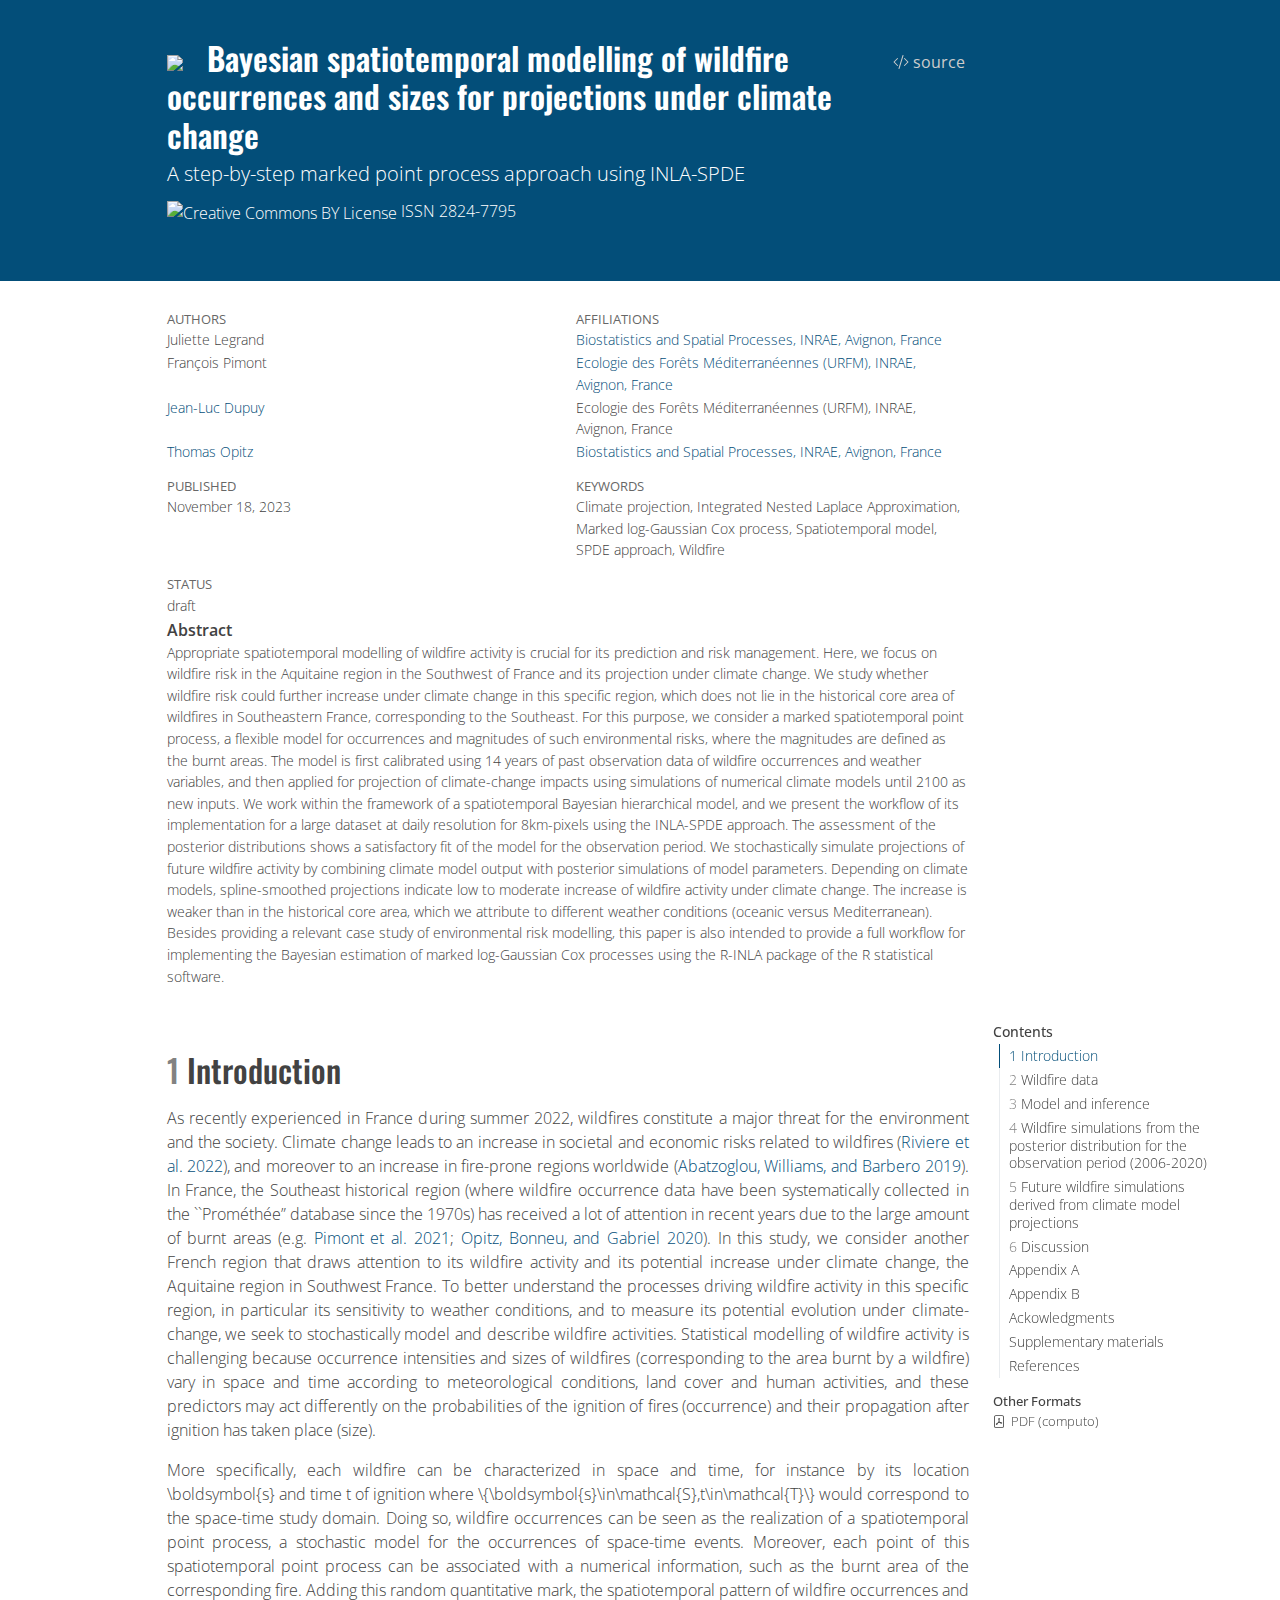
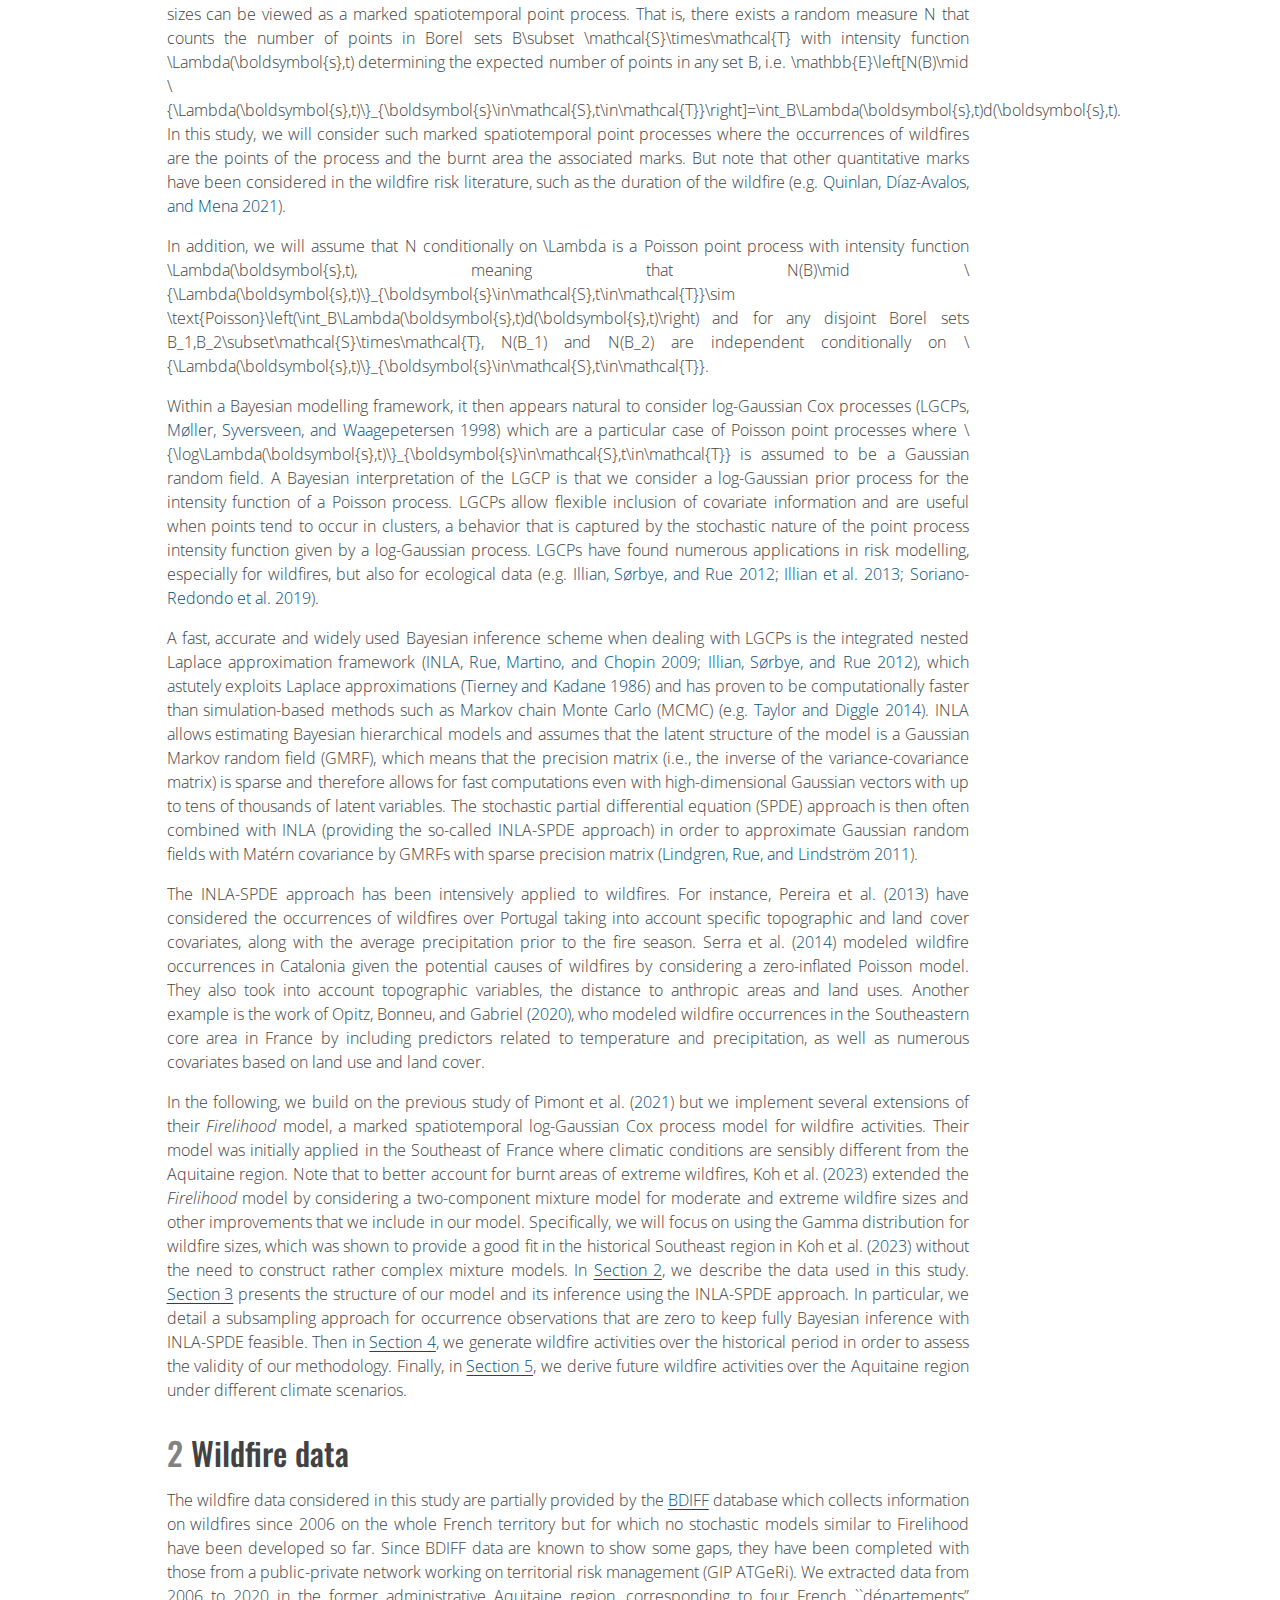
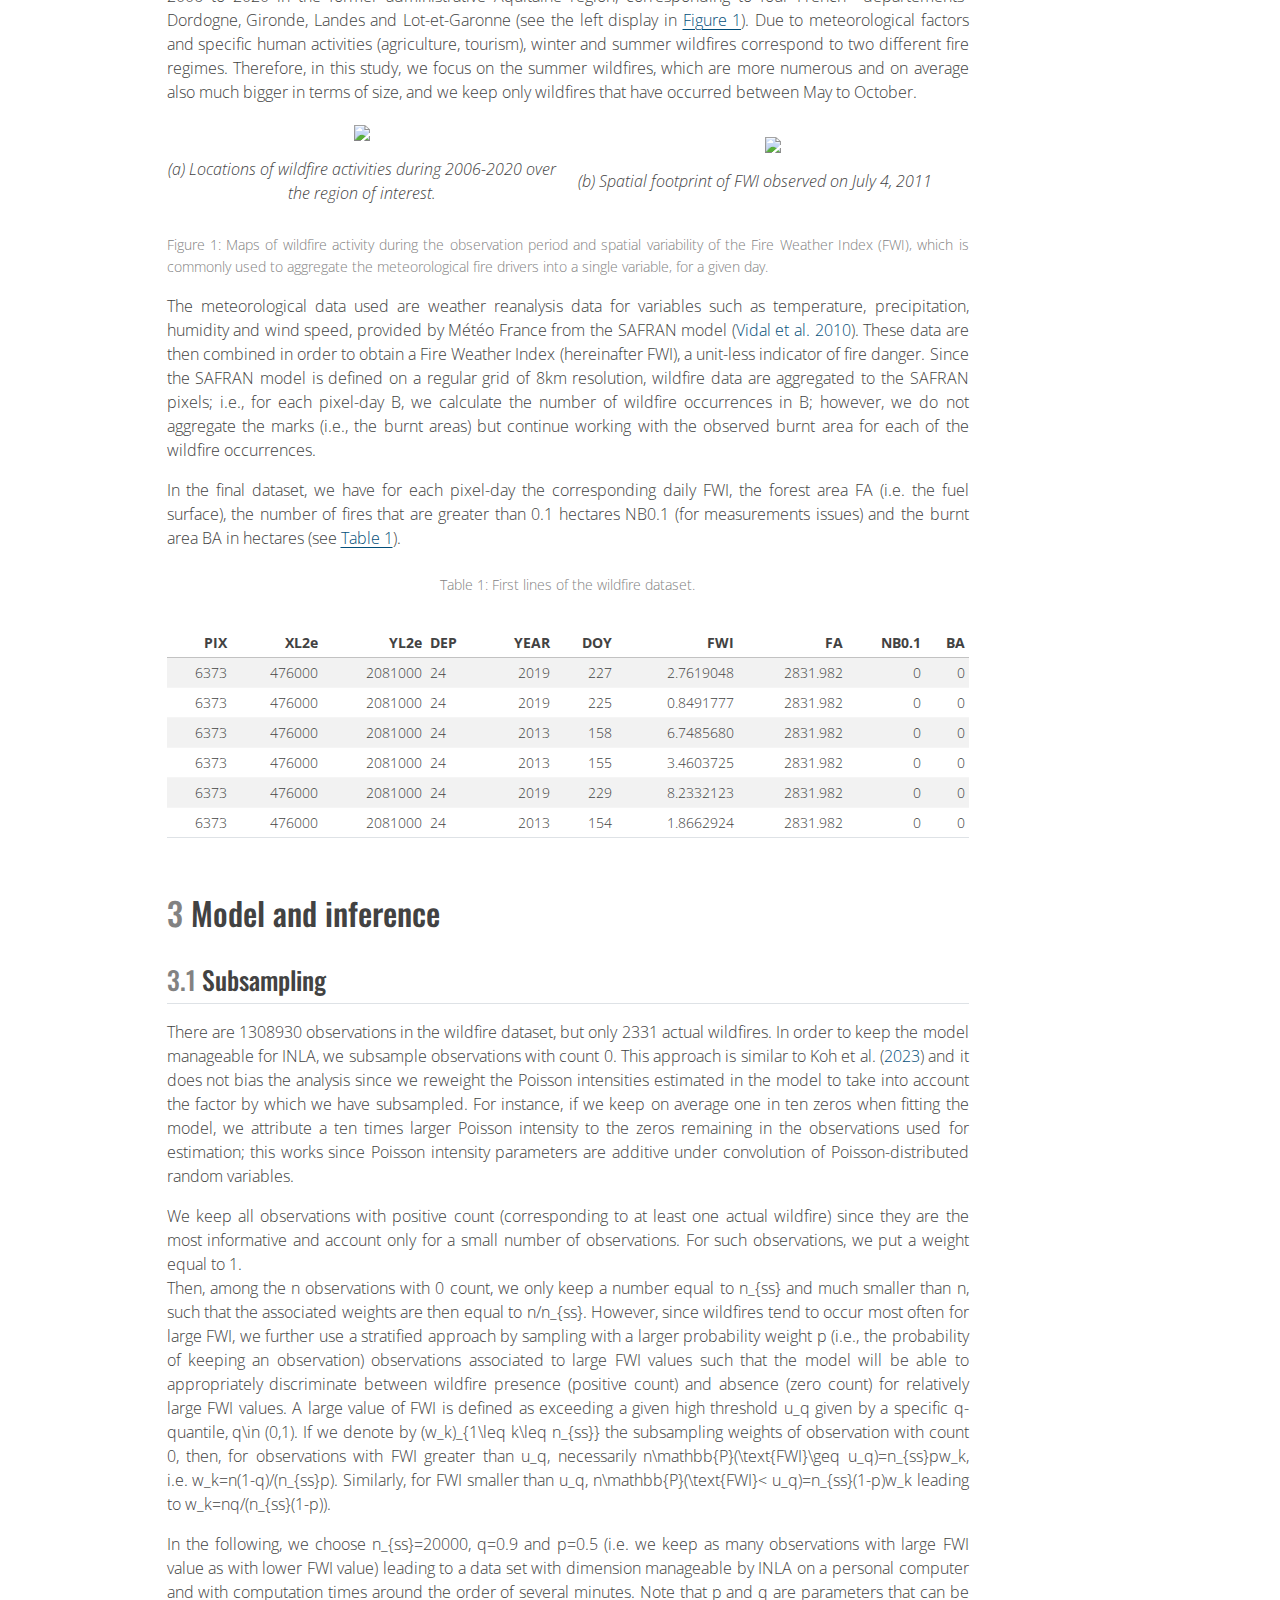
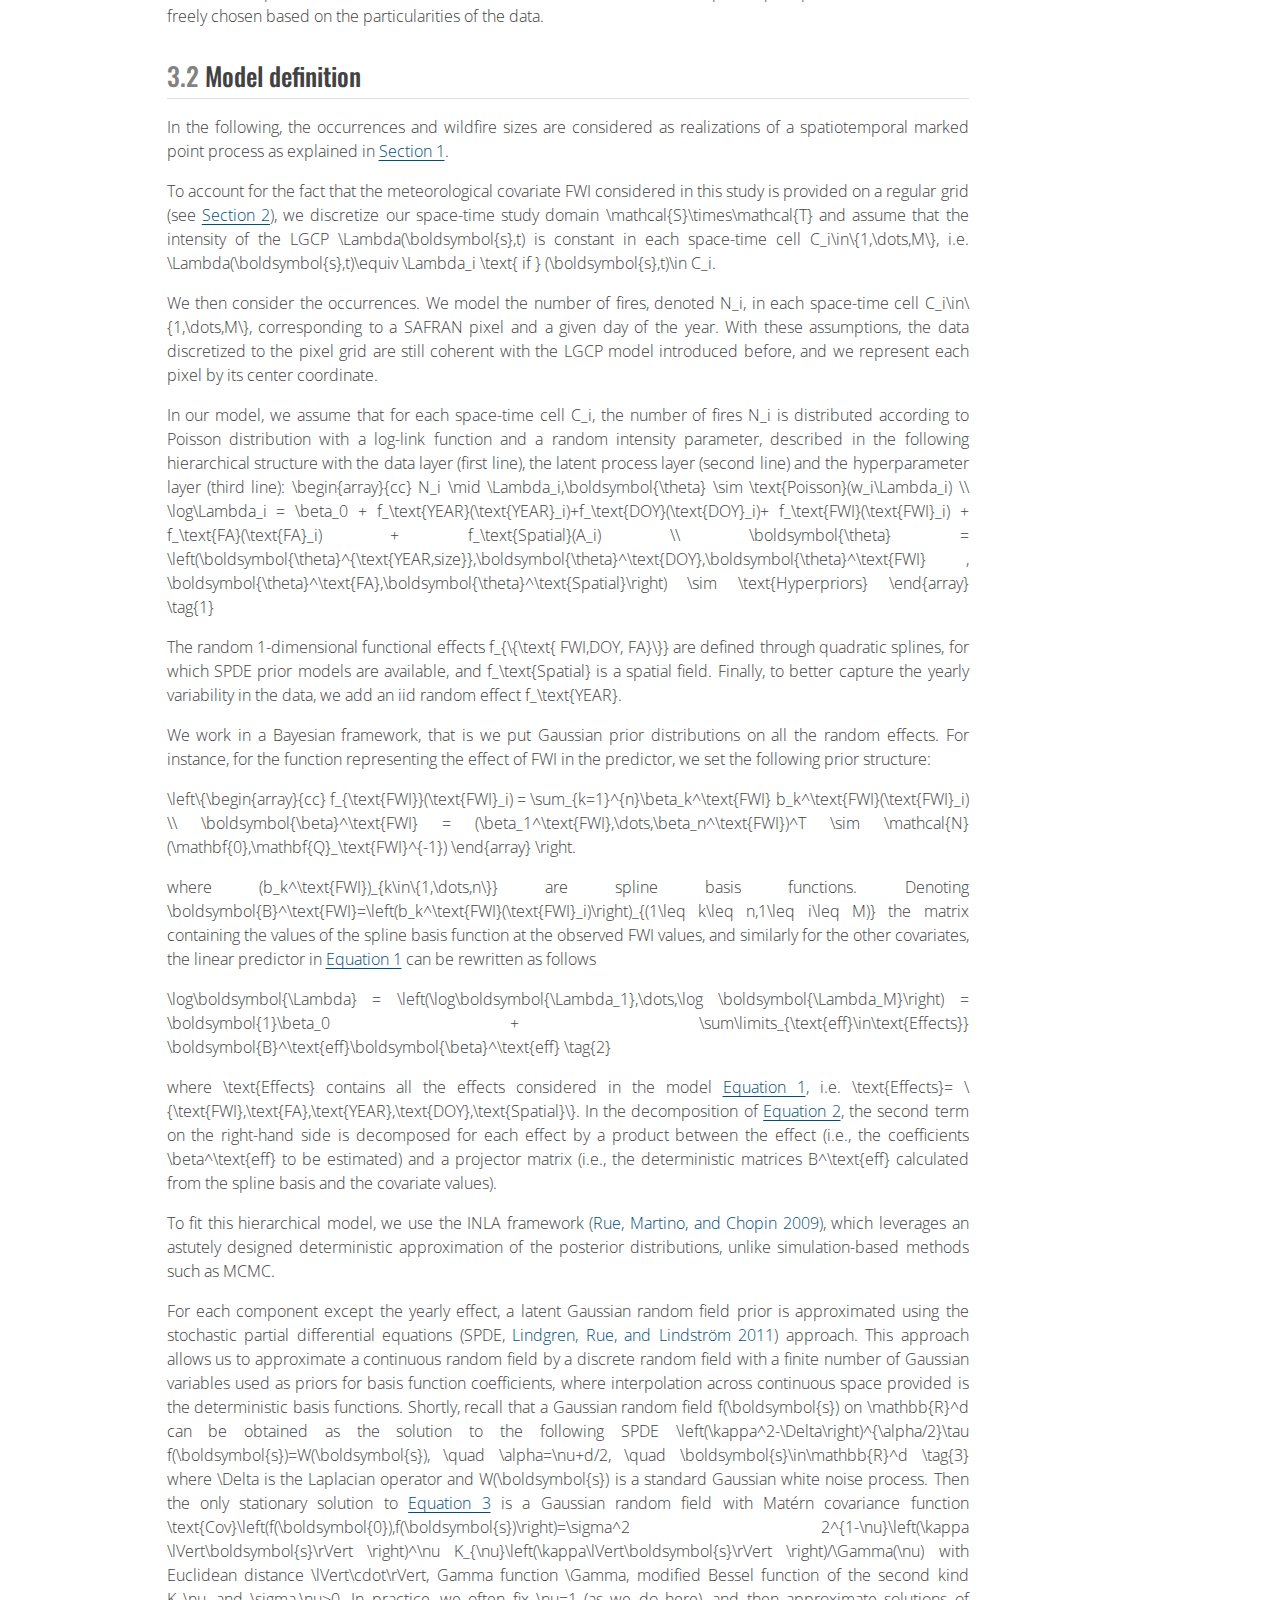
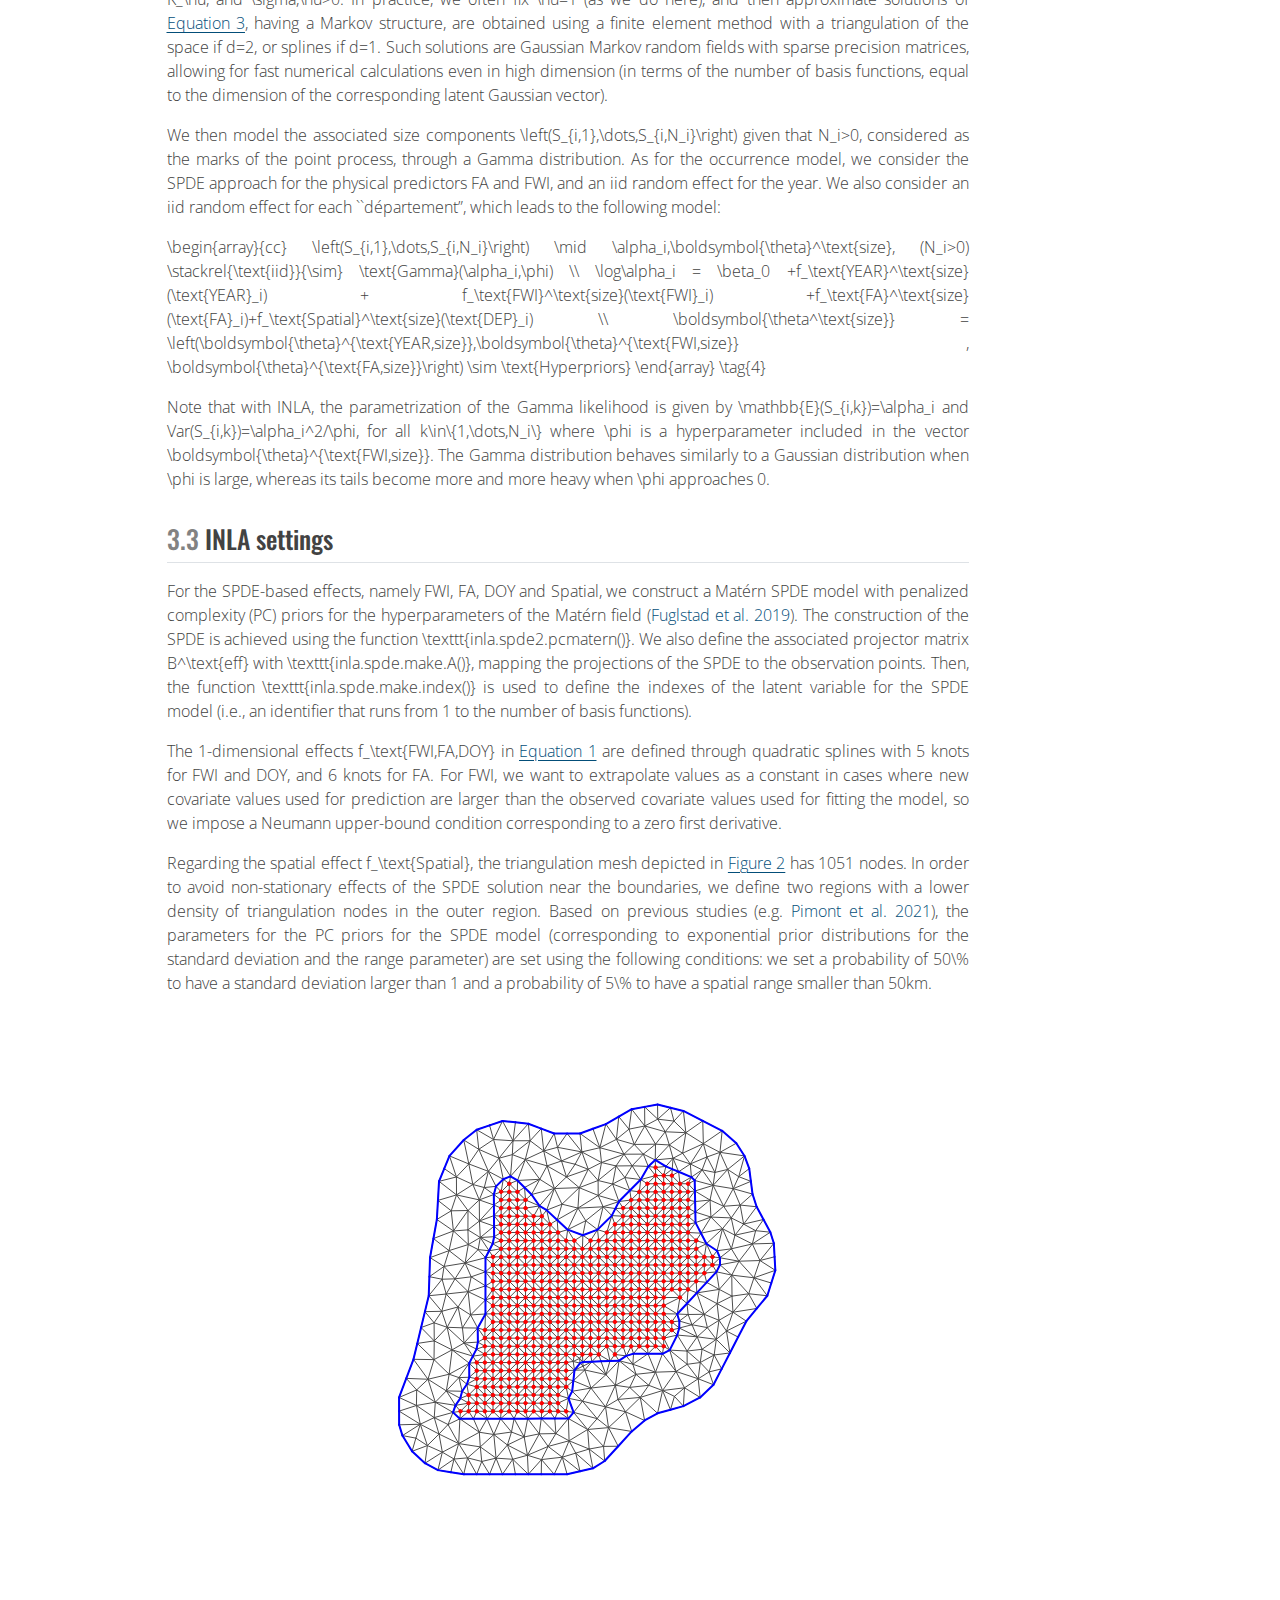
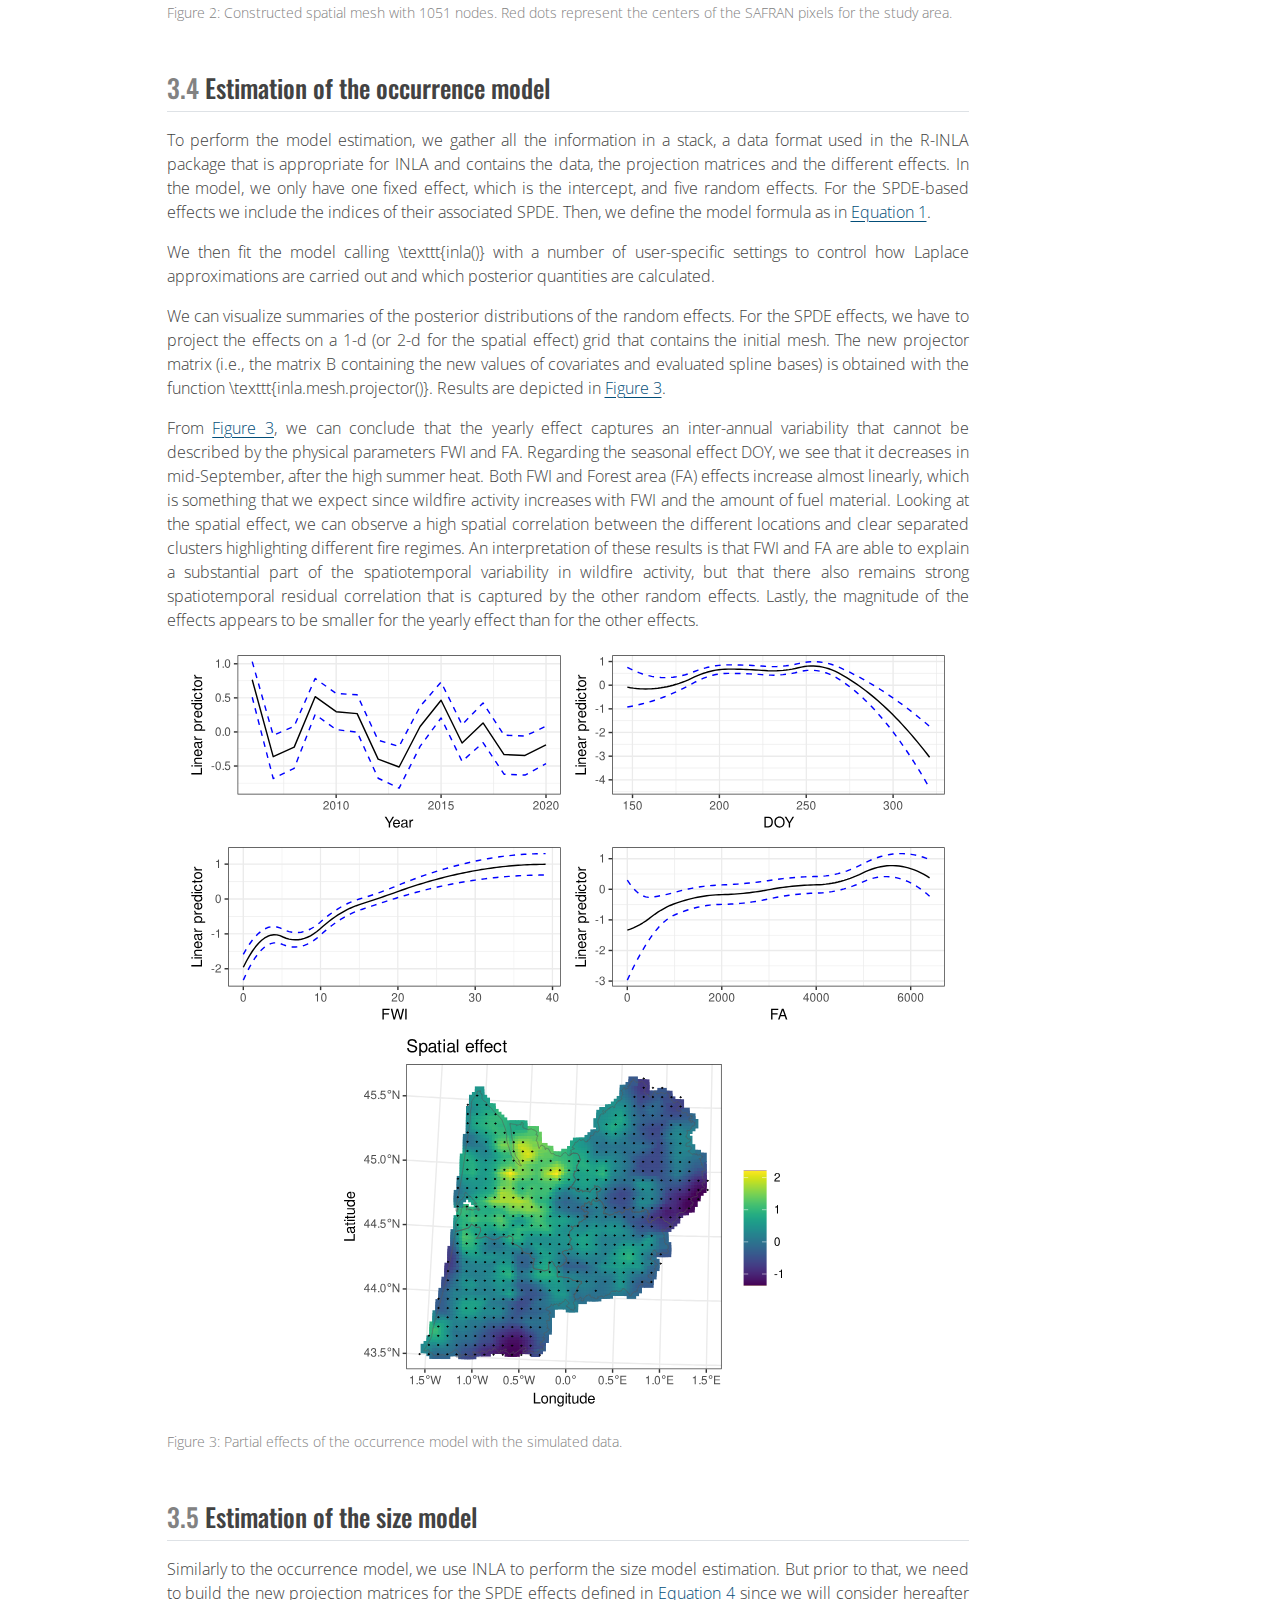
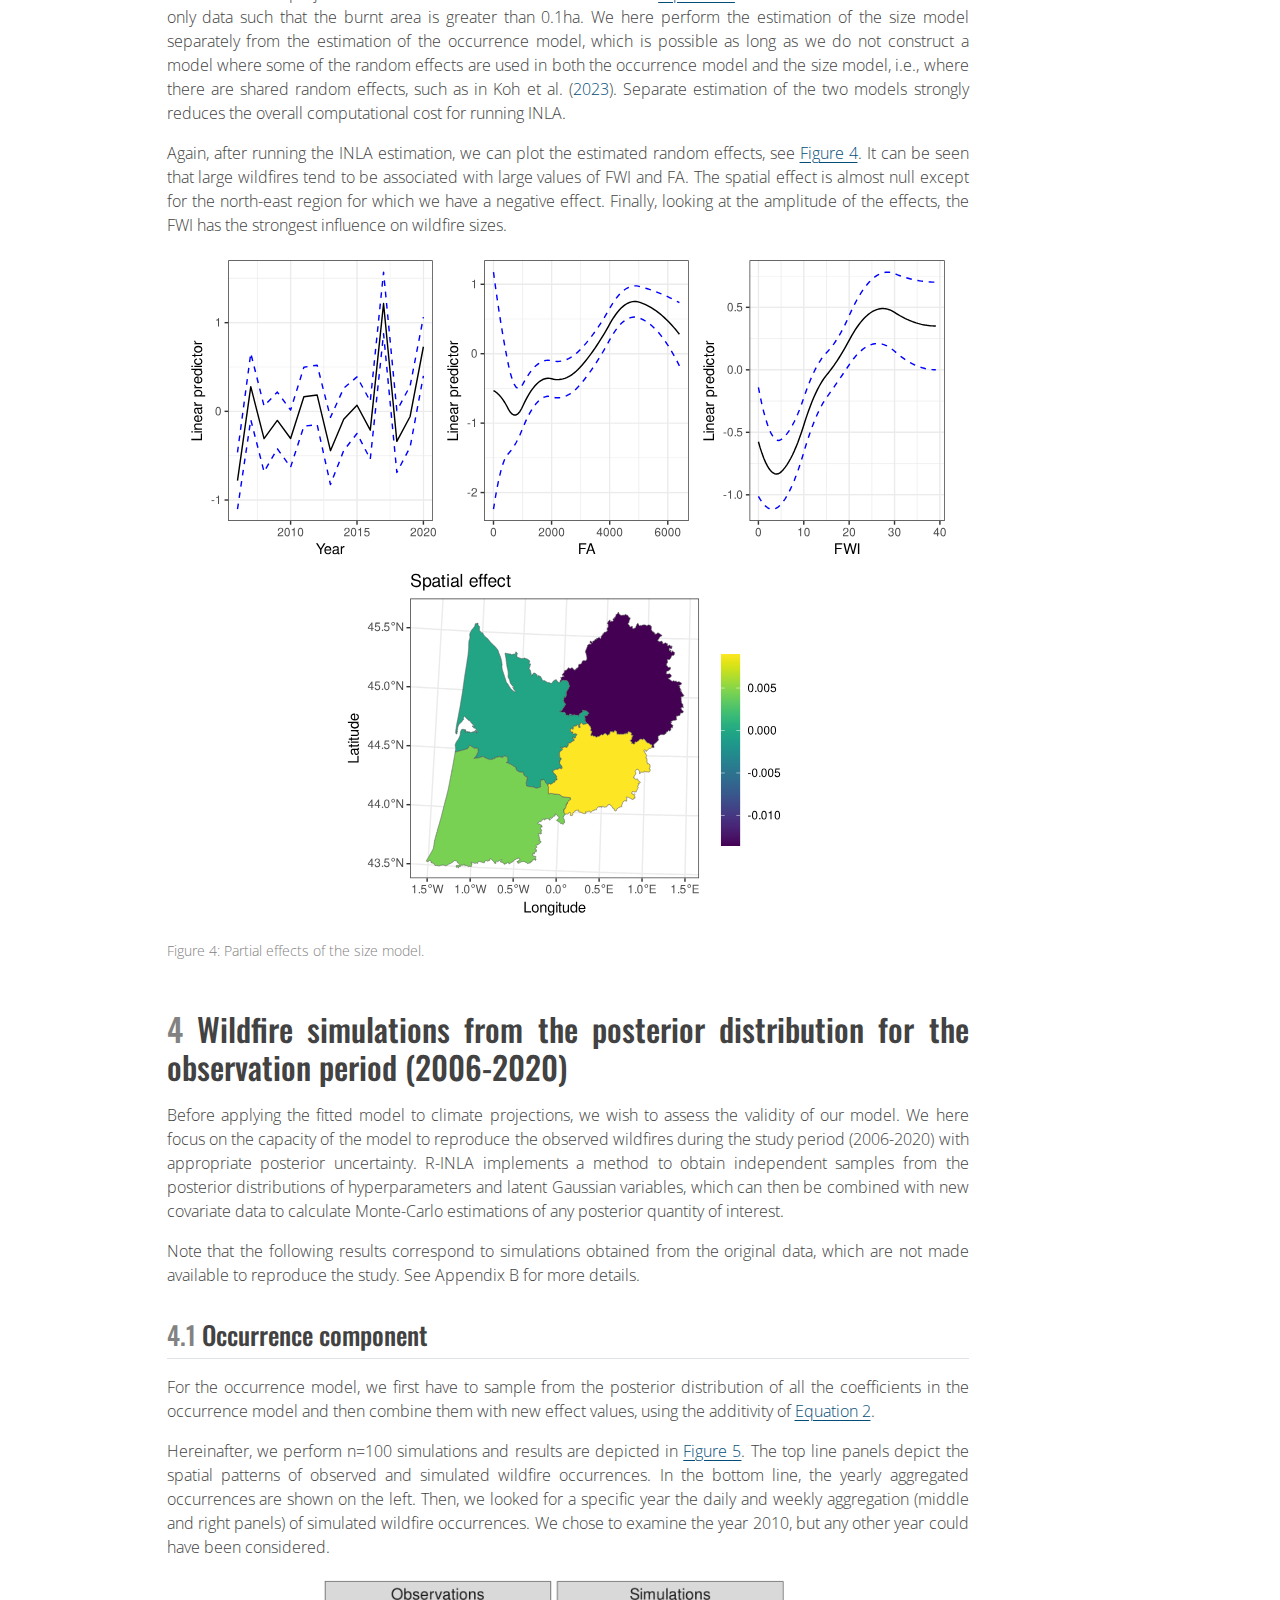
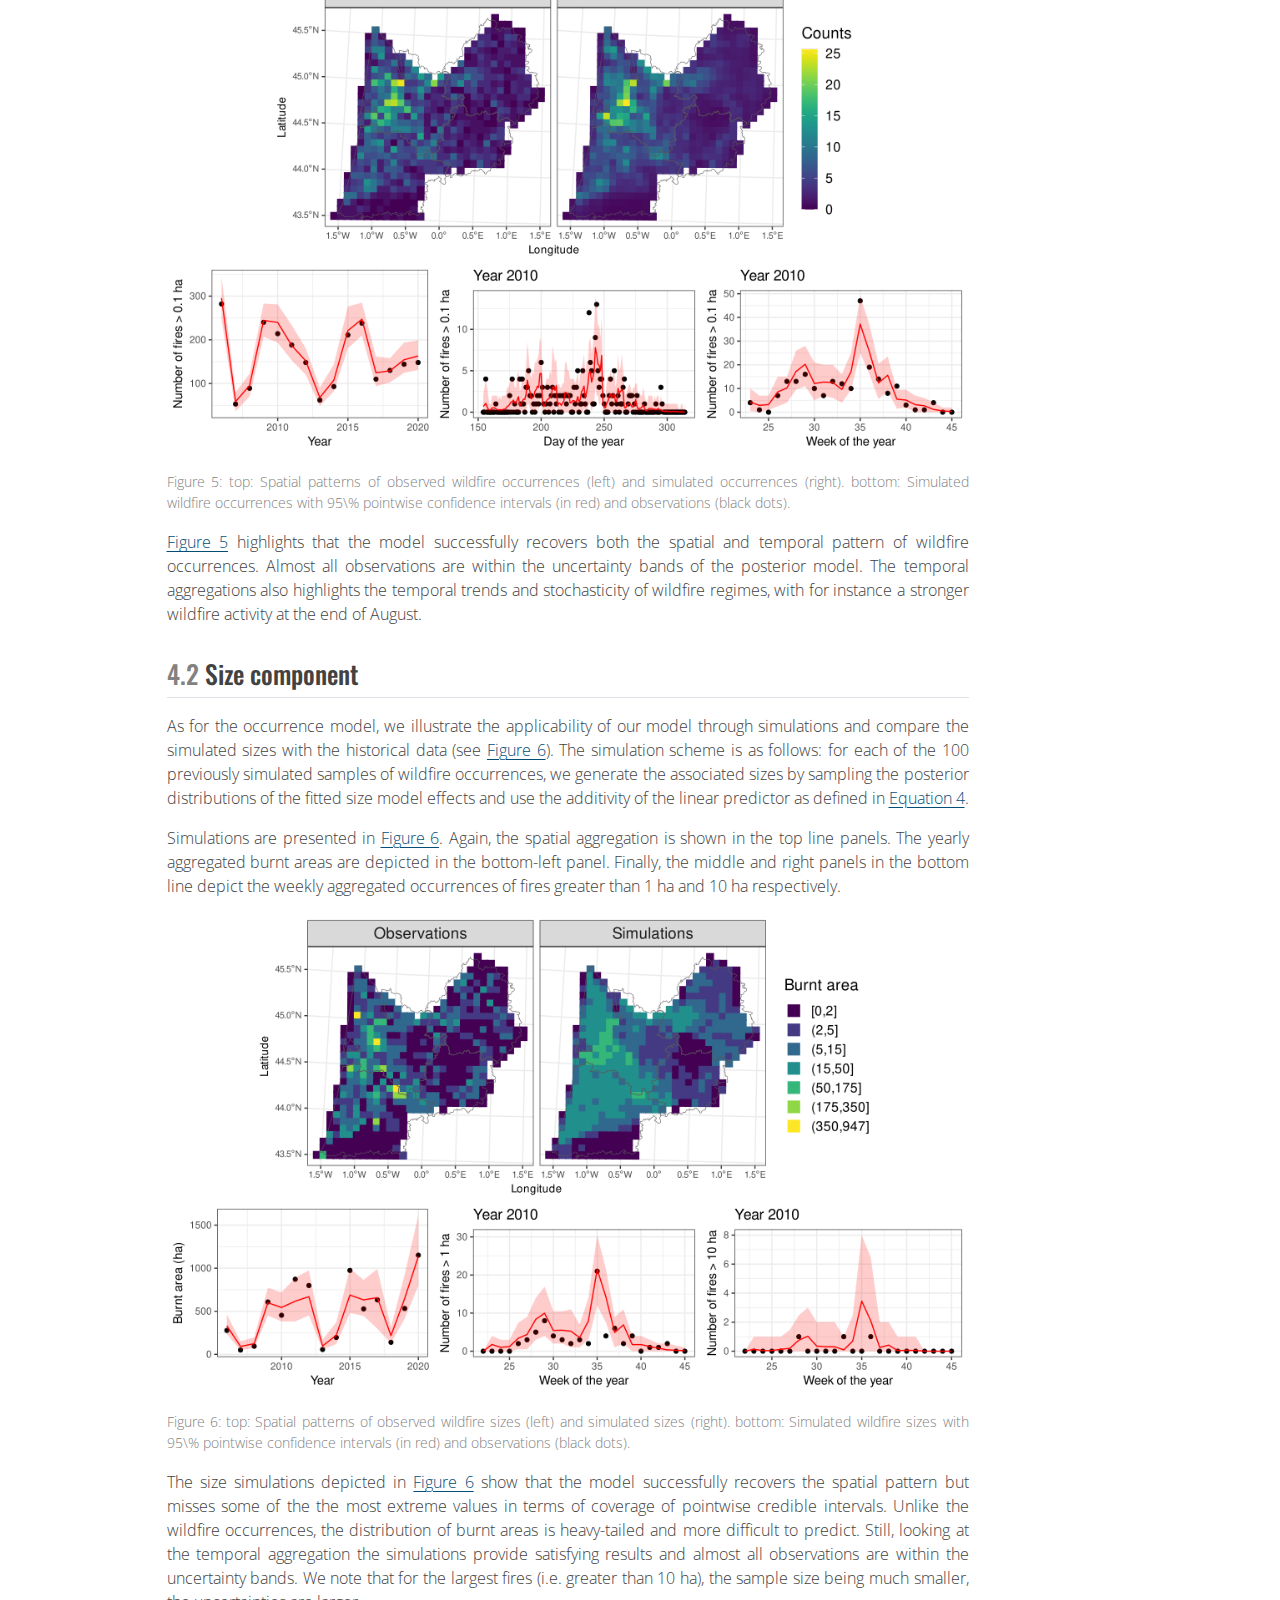
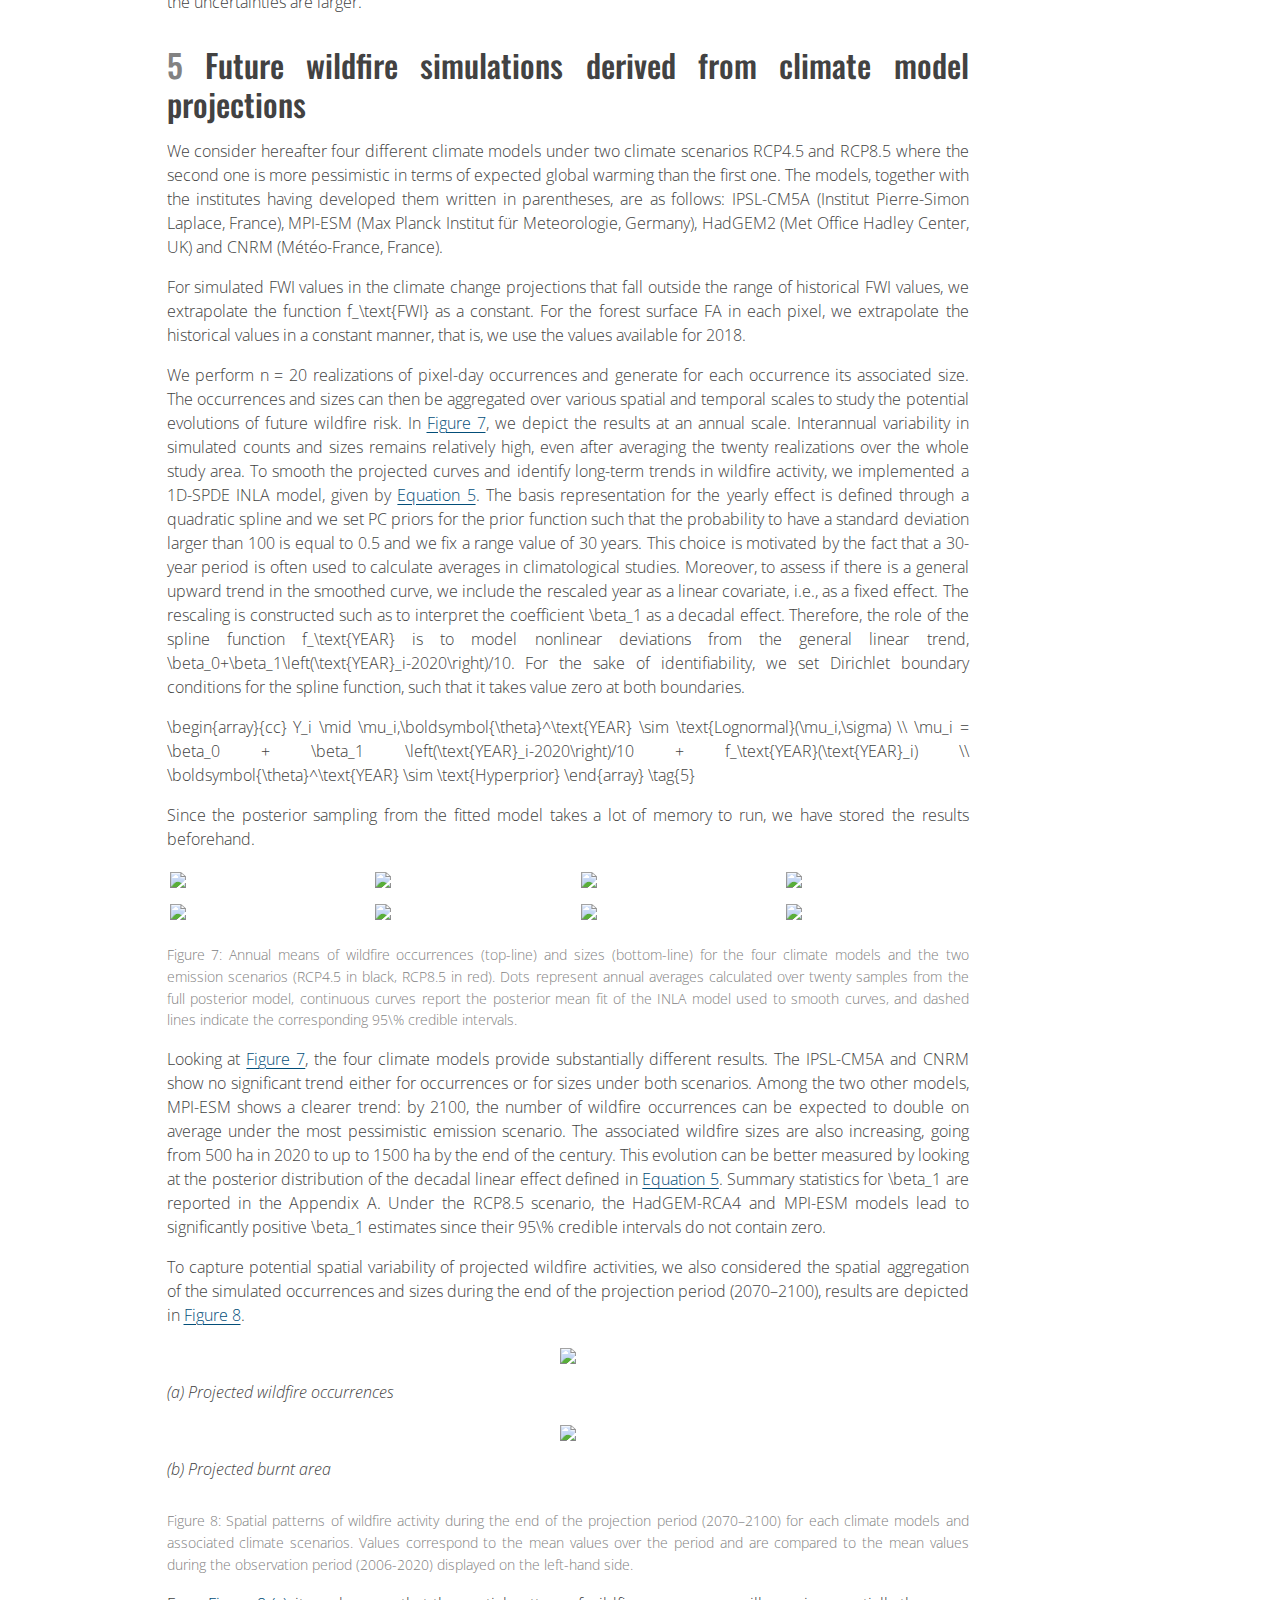
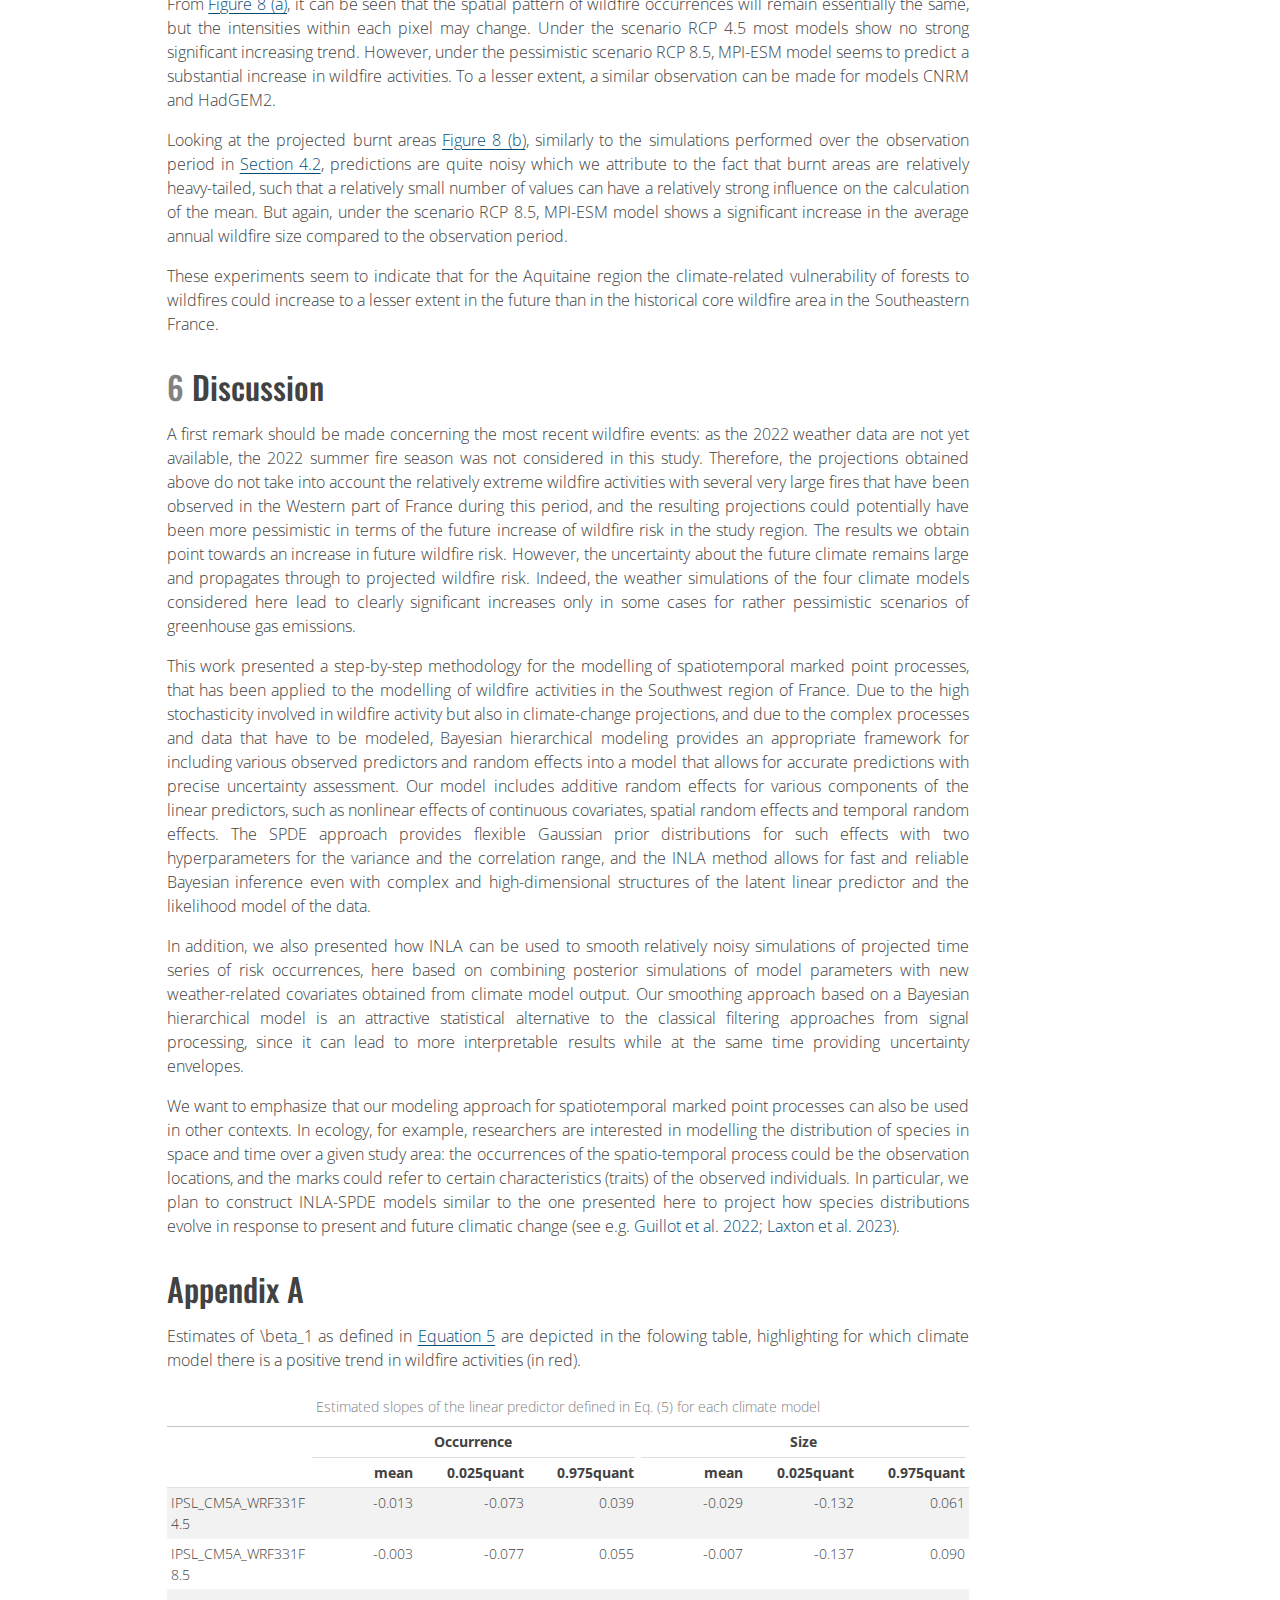
==== commit f7b3559e: "Built site for gh-pages" ====
--- a/submitted-202310-legrand-wildfire.html
+++ b/submitted-202310-legrand-wildfire.html
@@ -259,7 +259,7 @@
   <li><a href="#references" id="toc-references" class="nav-link" data-scroll-target="#references">References</a></li>
   
   </ul>
-</nav>
+<div class="quarto-alternate-formats"><h2>Other Formats</h2><ul><li><a href="submitted-202310-legrand-wildfire.pdf"><i class="bi bi-file-pdf"></i>PDF (computo)</a></li></ul></div></nav>
 </div>
 <main class="content quarto-banner-title-block" id="quarto-document-content">
 
@@ -287,7 +287,7 @@
 <div id="fig-fire-plot" class="quarto-figure quarto-figure-center anchored">
 <figure class="quarto-float quarto-subfloat-fig figure">
 <div aria-describedby="fig-fire-plot-caption-0ceaefa1-69ba-4598-a22c-09a6ac19f8ca">
-<img src="computo_figures/map_aquitaine.png" class="img-fluid figure-img" style="width:80.0%" data-ref-parent="fig-data">
+<img src="computo_figures/map_aquitaine.png" class="img-fluid figure-img" style="width:90.0%" data-ref-parent="fig-data">
 </div>
 <figcaption class="figure quarto-subfloat-caption quarto-subfloat-fig" id="fig-fire-plot-caption-0ceaefa1-69ba-4598-a22c-09a6ac19f8ca">
 (a) Locations of wildfire activities during 2006-2020 over the region of interest.
@@ -1489,1566 +1489,1567 @@
 <span id="cb2-33"><a href="#cb2-33" aria-hidden="true" tabindex="-1"></a><span class="an">published:</span><span class="co"> false # will be set to true once accepted</span></span>
 <span id="cb2-34"><a href="#cb2-34" aria-hidden="true" tabindex="-1"></a><span class="an">format:</span></span>
 <span id="cb2-35"><a href="#cb2-35" aria-hidden="true" tabindex="-1"></a><span class="co">  computo-html: default</span></span>
-<span id="cb2-36"><a href="#cb2-36" aria-hidden="true" tabindex="-1"></a><span class="co">---</span></span>
-<span id="cb2-37"><a href="#cb2-37" aria-hidden="true" tabindex="-1"></a></span>
-<span id="cb2-38"><a href="#cb2-38" aria-hidden="true" tabindex="-1"></a><span class="in">```{r setup, include=FALSE}</span></span>
-<span id="cb2-39"><a href="#cb2-39" aria-hidden="true" tabindex="-1"></a><span class="in">knitr::opts_chunk$set(tidy = FALSE, fig.width = 8, fig.height = 8, echo = FALSE, warning = FALSE, message = FALSE)</span></span>
-<span id="cb2-40"><a href="#cb2-40" aria-hidden="true" tabindex="-1"></a><span class="in">options(htmltools.dir.version = FALSE)</span></span>
-<span id="cb2-41"><a href="#cb2-41" aria-hidden="true" tabindex="-1"></a><span class="in">```</span></span>
-<span id="cb2-42"><a href="#cb2-42" aria-hidden="true" tabindex="-1"></a></span>
+<span id="cb2-36"><a href="#cb2-36" aria-hidden="true" tabindex="-1"></a><span class="co">  computo-pdf: default</span></span>
+<span id="cb2-37"><a href="#cb2-37" aria-hidden="true" tabindex="-1"></a><span class="co">---</span></span>
+<span id="cb2-38"><a href="#cb2-38" aria-hidden="true" tabindex="-1"></a></span>
+<span id="cb2-39"><a href="#cb2-39" aria-hidden="true" tabindex="-1"></a><span class="in">```{r setup, include=FALSE}</span></span>
+<span id="cb2-40"><a href="#cb2-40" aria-hidden="true" tabindex="-1"></a><span class="in">knitr::opts_chunk$set(tidy = FALSE, fig.width = 8, fig.height = 8, echo = FALSE, warning = FALSE, message = FALSE)</span></span>
+<span id="cb2-41"><a href="#cb2-41" aria-hidden="true" tabindex="-1"></a><span class="in">options(htmltools.dir.version = FALSE)</span></span>
+<span id="cb2-42"><a href="#cb2-42" aria-hidden="true" tabindex="-1"></a><span class="in">```</span></span>
 <span id="cb2-43"><a href="#cb2-43" aria-hidden="true" tabindex="-1"></a></span>
-<span id="cb2-44"><a href="#cb2-44" aria-hidden="true" tabindex="-1"></a><span class="in">```{r, message = F}</span></span>
-<span id="cb2-45"><a href="#cb2-45" aria-hidden="true" tabindex="-1"></a><span class="in">options("rgdal_show_exportToProj4_warnings"="none")</span></span>
-<span id="cb2-46"><a href="#cb2-46" aria-hidden="true" tabindex="-1"></a><span class="in">library(sp) </span></span>
-<span id="cb2-47"><a href="#cb2-47" aria-hidden="true" tabindex="-1"></a><span class="in">library(sn) </span></span>
-<span id="cb2-48"><a href="#cb2-48" aria-hidden="true" tabindex="-1"></a><span class="in">library(splancs) </span></span>
-<span id="cb2-49"><a href="#cb2-49" aria-hidden="true" tabindex="-1"></a><span class="in">library(fields)</span></span>
-<span id="cb2-50"><a href="#cb2-50" aria-hidden="true" tabindex="-1"></a><span class="in">library(evd)</span></span>
-<span id="cb2-51"><a href="#cb2-51" aria-hidden="true" tabindex="-1"></a><span class="in">library(stringr)</span></span>
-<span id="cb2-52"><a href="#cb2-52" aria-hidden="true" tabindex="-1"></a><span class="in">library(ggplot2)</span></span>
-<span id="cb2-53"><a href="#cb2-53" aria-hidden="true" tabindex="-1"></a><span class="in">library(gridExtra)</span></span>
-<span id="cb2-54"><a href="#cb2-54" aria-hidden="true" tabindex="-1"></a><span class="in">library(dplyr)</span></span>
-<span id="cb2-55"><a href="#cb2-55" aria-hidden="true" tabindex="-1"></a><span class="in">library(spdep)</span></span>
-<span id="cb2-56"><a href="#cb2-56" aria-hidden="true" tabindex="-1"></a><span class="in">library(viridis)</span></span>
-<span id="cb2-57"><a href="#cb2-57" aria-hidden="true" tabindex="-1"></a><span class="in">library(INLA)</span></span>
-<span id="cb2-58"><a href="#cb2-58" aria-hidden="true" tabindex="-1"></a><span class="in">library(knitr)</span></span>
-<span id="cb2-59"><a href="#cb2-59" aria-hidden="true" tabindex="-1"></a><span class="in">library(kableExtra)</span></span>
-<span id="cb2-60"><a href="#cb2-60" aria-hidden="true" tabindex="-1"></a></span>
-<span id="cb2-61"><a href="#cb2-61" aria-hidden="true" tabindex="-1"></a><span class="in">poisson.sim.occ =function(x,Dat){</span></span>
-<span id="cb2-62"><a href="#cb2-62" aria-hidden="true" tabindex="-1"></a><span class="in">  # simulation of observing at least 1 fire + selection of corresponding events</span></span>
-<span id="cb2-63"><a href="#cb2-63" aria-hidden="true" tabindex="-1"></a><span class="in">  Dat[rpois(length(x), lambda = x)&gt;0, ]</span></span>
-<span id="cb2-64"><a href="#cb2-64" aria-hidden="true" tabindex="-1"></a><span class="in">}</span></span>
-<span id="cb2-65"><a href="#cb2-65" aria-hidden="true" tabindex="-1"></a></span>
-<span id="cb2-66"><a href="#cb2-66" aria-hidden="true" tabindex="-1"></a><span class="in">```</span></span>
-<span id="cb2-67"><a href="#cb2-67" aria-hidden="true" tabindex="-1"></a></span>
-<span id="cb2-68"><a href="#cb2-68" aria-hidden="true" tabindex="-1"></a><span class="fu"># Introduction {#sec-intro}</span></span>
-<span id="cb2-69"><a href="#cb2-69" aria-hidden="true" tabindex="-1"></a></span>
-<span id="cb2-70"><a href="#cb2-70" aria-hidden="true" tabindex="-1"></a>As recently experienced in France during summer 2022, wildfires constitute a major threat for the environment and the society. Climate change leads to an increase in societal and economic risks related to wildfires <span class="co">[</span><span class="ot">@Riviere2022</span><span class="co">]</span>, and moreover to an increase in fire-prone regions worldwide <span class="co">[</span><span class="ot">@Abatzoglou2019</span><span class="co">]</span>. In France, the Southeast historical region (where wildfire occurrence data have been systematically collected in the ``Prométhée" database since the 1970s) has received a lot of attention in recent years due to the large amount of burnt areas <span class="co">[</span><span class="ot">e.g. @Pimont2021; @Opitz2020</span><span class="co">]</span>. In this study, we consider another French region that draws attention to its wildfire activity and its potential increase under climate change, the Aquitaine region in Southwest France. To better understand the processes driving wildfire activity in this specific region, in particular its sensitivity to weather conditions, and to measure its potential evolution under climate-change, we seek to stochastically model and describe wildfire activities. Statistical modelling of wildfire activity is challenging because occurrence intensities and sizes of wildfires (corresponding to the area burnt by a wildfire) vary in space and time according to meteorological conditions, land cover and human activities, and these predictors may act differently on the probabilities of the ignition of fires (occurrence) and their propagation after ignition has taken place (size). </span>
-<span id="cb2-71"><a href="#cb2-71" aria-hidden="true" tabindex="-1"></a></span>
+<span id="cb2-44"><a href="#cb2-44" aria-hidden="true" tabindex="-1"></a></span>
+<span id="cb2-45"><a href="#cb2-45" aria-hidden="true" tabindex="-1"></a><span class="in">```{r, message = F}</span></span>
+<span id="cb2-46"><a href="#cb2-46" aria-hidden="true" tabindex="-1"></a><span class="in">options("rgdal_show_exportToProj4_warnings"="none")</span></span>
+<span id="cb2-47"><a href="#cb2-47" aria-hidden="true" tabindex="-1"></a><span class="in">library(sp) </span></span>
+<span id="cb2-48"><a href="#cb2-48" aria-hidden="true" tabindex="-1"></a><span class="in">library(sn) </span></span>
+<span id="cb2-49"><a href="#cb2-49" aria-hidden="true" tabindex="-1"></a><span class="in">library(splancs) </span></span>
+<span id="cb2-50"><a href="#cb2-50" aria-hidden="true" tabindex="-1"></a><span class="in">library(fields)</span></span>
+<span id="cb2-51"><a href="#cb2-51" aria-hidden="true" tabindex="-1"></a><span class="in">library(evd)</span></span>
+<span id="cb2-52"><a href="#cb2-52" aria-hidden="true" tabindex="-1"></a><span class="in">library(stringr)</span></span>
+<span id="cb2-53"><a href="#cb2-53" aria-hidden="true" tabindex="-1"></a><span class="in">library(ggplot2)</span></span>
+<span id="cb2-54"><a href="#cb2-54" aria-hidden="true" tabindex="-1"></a><span class="in">library(gridExtra)</span></span>
+<span id="cb2-55"><a href="#cb2-55" aria-hidden="true" tabindex="-1"></a><span class="in">library(dplyr)</span></span>
+<span id="cb2-56"><a href="#cb2-56" aria-hidden="true" tabindex="-1"></a><span class="in">library(spdep)</span></span>
+<span id="cb2-57"><a href="#cb2-57" aria-hidden="true" tabindex="-1"></a><span class="in">library(viridis)</span></span>
+<span id="cb2-58"><a href="#cb2-58" aria-hidden="true" tabindex="-1"></a><span class="in">library(INLA)</span></span>
+<span id="cb2-59"><a href="#cb2-59" aria-hidden="true" tabindex="-1"></a><span class="in">library(knitr)</span></span>
+<span id="cb2-60"><a href="#cb2-60" aria-hidden="true" tabindex="-1"></a><span class="in">library(kableExtra)</span></span>
+<span id="cb2-61"><a href="#cb2-61" aria-hidden="true" tabindex="-1"></a></span>
+<span id="cb2-62"><a href="#cb2-62" aria-hidden="true" tabindex="-1"></a><span class="in">poisson.sim.occ =function(x,Dat){</span></span>
+<span id="cb2-63"><a href="#cb2-63" aria-hidden="true" tabindex="-1"></a><span class="in">  # simulation of observing at least 1 fire + selection of corresponding events</span></span>
+<span id="cb2-64"><a href="#cb2-64" aria-hidden="true" tabindex="-1"></a><span class="in">  Dat[rpois(length(x), lambda = x)&gt;0, ]</span></span>
+<span id="cb2-65"><a href="#cb2-65" aria-hidden="true" tabindex="-1"></a><span class="in">}</span></span>
+<span id="cb2-66"><a href="#cb2-66" aria-hidden="true" tabindex="-1"></a></span>
+<span id="cb2-67"><a href="#cb2-67" aria-hidden="true" tabindex="-1"></a><span class="in">```</span></span>
+<span id="cb2-68"><a href="#cb2-68" aria-hidden="true" tabindex="-1"></a></span>
+<span id="cb2-69"><a href="#cb2-69" aria-hidden="true" tabindex="-1"></a><span class="fu"># Introduction {#sec-intro}</span></span>
+<span id="cb2-70"><a href="#cb2-70" aria-hidden="true" tabindex="-1"></a></span>
+<span id="cb2-71"><a href="#cb2-71" aria-hidden="true" tabindex="-1"></a>As recently experienced in France during summer 2022, wildfires constitute a major threat for the environment and the society. Climate change leads to an increase in societal and economic risks related to wildfires <span class="co">[</span><span class="ot">@Riviere2022</span><span class="co">]</span>, and moreover to an increase in fire-prone regions worldwide <span class="co">[</span><span class="ot">@Abatzoglou2019</span><span class="co">]</span>. In France, the Southeast historical region (where wildfire occurrence data have been systematically collected in the ``Prométhée" database since the 1970s) has received a lot of attention in recent years due to the large amount of burnt areas <span class="co">[</span><span class="ot">e.g. @Pimont2021; @Opitz2020</span><span class="co">]</span>. In this study, we consider another French region that draws attention to its wildfire activity and its potential increase under climate change, the Aquitaine region in Southwest France. To better understand the processes driving wildfire activity in this specific region, in particular its sensitivity to weather conditions, and to measure its potential evolution under climate-change, we seek to stochastically model and describe wildfire activities. Statistical modelling of wildfire activity is challenging because occurrence intensities and sizes of wildfires (corresponding to the area burnt by a wildfire) vary in space and time according to meteorological conditions, land cover and human activities, and these predictors may act differently on the probabilities of the ignition of fires (occurrence) and their propagation after ignition has taken place (size). </span>
 <span id="cb2-72"><a href="#cb2-72" aria-hidden="true" tabindex="-1"></a></span>
-<span id="cb2-73"><a href="#cb2-73" aria-hidden="true" tabindex="-1"></a>More specifically, each wildfire can be characterized in space and time, for instance by its location $\boldsymbol{s}$ and time $t$ of ignition where $<span class="sc">\{</span>\boldsymbol{s}\in\mathcal{S},t\in\mathcal{T}<span class="sc">\}</span>$ would correspond to the space-time study domain. Doing so, wildfire occurrences can be seen as the realization of a spatiotemporal point process, a stochastic model for the occurrences of space-time events. Moreover, each point of this spatiotemporal point process can be associated with a numerical information, such as the burnt area of the corresponding fire. Adding this random quantitative mark, the spatiotemporal pattern of wildfire occurrences and sizes can be viewed as a marked spatiotemporal point process. That is, there exists a random measure $N$ that counts the number of points in Borel sets $B\subset \mathcal{S}\times\mathcal{T}$ with intensity function $\Lambda(\boldsymbol{s},t)$ determining the expected number of points in any set $B$, i.e. $$\mathbb{E}\left<span class="co">[</span><span class="ot">N(B)\mid \{\Lambda(\boldsymbol{s},t)\}_{\boldsymbol{s}\in\mathcal{S},t\in\mathcal{T}}\right</span><span class="co">]</span>=\int_B\Lambda(\boldsymbol{s},t)d(\boldsymbol{s},t).$$</span>
-<span id="cb2-74"><a href="#cb2-74" aria-hidden="true" tabindex="-1"></a>In this study, we will consider such marked spatiotemporal point processes where the occurrences of wildfires are the points of the process and the burnt area the associated marks. But note that other quantitative marks have been considered in the wildfire risk literature, such as the duration of the wildfire <span class="co">[</span><span class="ot">e.g. @Quinlan2021</span><span class="co">]</span>.</span>
-<span id="cb2-75"><a href="#cb2-75" aria-hidden="true" tabindex="-1"></a></span>
-<span id="cb2-76"><a href="#cb2-76" aria-hidden="true" tabindex="-1"></a>In addition, we will assume that $N$ conditionally on $\Lambda$  is a Poisson point process with intensity function $\Lambda(\boldsymbol{s},t)$, meaning that $$N(B)\mid <span class="sc">\{</span>\Lambda(\boldsymbol{s},t)<span class="sc">\}</span>_{\boldsymbol{s}\in\mathcal{S},t\in\mathcal{T}}\sim \text{Poisson}\left(\int_B\Lambda(\boldsymbol{s},t)d(\boldsymbol{s},t)\right)$$ and for any disjoint Borel sets $B_1,B_2\subset\mathcal{S}\times\mathcal{T}$, $N(B_1)$ and $N(B_2)$ are independent conditionally on $\{\Lambda(\boldsymbol{s},t)\}_{\boldsymbol{s}\in\mathcal{S},t\in\mathcal{T}}$.</span>
-<span id="cb2-77"><a href="#cb2-77" aria-hidden="true" tabindex="-1"></a></span>
-<span id="cb2-78"><a href="#cb2-78" aria-hidden="true" tabindex="-1"></a>Within a Bayesian modelling framework, it then appears natural to consider log-Gaussian Cox processes <span class="co">[</span><span class="ot">LGCPs, @moller1998log</span><span class="co">]</span> which are a particular case of Poisson point processes where $<span class="sc">\{</span>\log\Lambda(\boldsymbol{s},t)<span class="sc">\}</span>_{\boldsymbol{s}\in\mathcal{S},t\in\mathcal{T}}$ is assumed to be a Gaussian random field. A Bayesian interpretation of the LGCP is that we consider a log-Gaussian prior process for the intensity function of a Poisson process. LGCPs allow flexible inclusion of covariate information and are useful when points tend to occur in clusters, a behavior that is captured by the stochastic nature of the point process intensity function given by a log-Gaussian process. LGCPs have found numerous applications in risk modelling, especially for wildfires, but also for ecological data <span class="co">[</span><span class="ot">e.g. @Illian2012; @Illian2013; @Soriano2019</span><span class="co">]</span>.</span>
-<span id="cb2-79"><a href="#cb2-79" aria-hidden="true" tabindex="-1"></a></span>
-<span id="cb2-80"><a href="#cb2-80" aria-hidden="true" tabindex="-1"></a>A fast, accurate and widely used Bayesian inference scheme when dealing with LGCPs is the integrated nested Laplace approximation framework <span class="co">[</span><span class="ot">INLA, @Rue2009; @Illian2012</span><span class="co">]</span>, which astutely exploits Laplace approximations <span class="co">[</span><span class="ot">@Tierney1986Laplace</span><span class="co">]</span> and has proven to be computationally faster than simulation-based methods such as Markov chain Monte Carlo (MCMC) <span class="co">[</span><span class="ot">e.g. @Taylor2014</span><span class="co">]</span>.  INLA allows estimating Bayesian hierarchical models and assumes that the latent structure of the model is a Gaussian Markov random field (GMRF), which means that the precision matrix (i.e., the inverse of the variance-covariance matrix) is sparse and therefore allows for fast computations even with high-dimensional Gaussian vectors with up to tens of thousands of latent variables. The stochastic partial differential equation (SPDE) approach is then often combined with INLA (providing the so-called INLA-SPDE approach) in order to approximate Gaussian random fields with Matérn covariance by GMRFs with sparse precision matrix <span class="co">[</span><span class="ot">@Lindgren2011SPDE</span><span class="co">]</span>. </span>
-<span id="cb2-81"><a href="#cb2-81" aria-hidden="true" tabindex="-1"></a></span>
-<span id="cb2-82"><a href="#cb2-82" aria-hidden="true" tabindex="-1"></a>The INLA-SPDE approach has been intensively applied to wildfires. For instance, @pereira2013quantification have considered the occurrences of wildfires over Portugal taking into account specific topographic and land cover covariates, along with the average precipitation prior to the fire season. @serra2014spatio modeled wildfire occurrences in Catalonia given the potential causes of wildfires by considering a zero-inflated Poisson model. They also took into account  topographic variables, the distance to anthropic areas and land uses. Another example is the work of @Opitz2020, who modeled wildfire occurrences in the Southeastern core area in France by including predictors related to temperature and precipitation, as well as numerous covariates based on land use and land cover.</span>
-<span id="cb2-83"><a href="#cb2-83" aria-hidden="true" tabindex="-1"></a></span>
-<span id="cb2-84"><a href="#cb2-84" aria-hidden="true" tabindex="-1"></a>In the following, we build on the previous study of @Pimont2021 but we implement several extensions of their *Firelihood* model, a marked spatiotemporal log-Gaussian Cox process model for wildfire activities. Their model was initially applied in the Southeast of France where climatic conditions are sensibly different from the Aquitaine region. Note that to better account for burnt areas of extreme wildfires, @Koh2021 extended the *Firelihood* model by considering a two-component mixture model for moderate and extreme wildfire sizes and other improvements that we include in our model. Specifically, we will focus on using the Gamma distribution for wildfire sizes, which was shown to provide a good fit in the historical Southeast region in @Koh2021 without the need to construct rather complex mixture models. In @sec-data, we describe the data used in this study. @sec-model-inf presents the structure of our model and its inference using the INLA-SPDE approach. In particular, we detail a subsampling approach for occurrence observations that are zero to keep fully Bayesian inference with INLA-SPDE feasible. Then in @sec-sim, we generate wildfire activities over the historical period in order to assess the validity of our methodology. Finally, in @sec-proj, we derive future wildfire activities over the Aquitaine region under different climate scenarios.</span>
-<span id="cb2-85"><a href="#cb2-85" aria-hidden="true" tabindex="-1"></a></span>
+<span id="cb2-73"><a href="#cb2-73" aria-hidden="true" tabindex="-1"></a></span>
+<span id="cb2-74"><a href="#cb2-74" aria-hidden="true" tabindex="-1"></a>More specifically, each wildfire can be characterized in space and time, for instance by its location $\boldsymbol{s}$ and time $t$ of ignition where $<span class="sc">\{</span>\boldsymbol{s}\in\mathcal{S},t\in\mathcal{T}<span class="sc">\}</span>$ would correspond to the space-time study domain. Doing so, wildfire occurrences can be seen as the realization of a spatiotemporal point process, a stochastic model for the occurrences of space-time events. Moreover, each point of this spatiotemporal point process can be associated with a numerical information, such as the burnt area of the corresponding fire. Adding this random quantitative mark, the spatiotemporal pattern of wildfire occurrences and sizes can be viewed as a marked spatiotemporal point process. That is, there exists a random measure $N$ that counts the number of points in Borel sets $B\subset \mathcal{S}\times\mathcal{T}$ with intensity function $\Lambda(\boldsymbol{s},t)$ determining the expected number of points in any set $B$, i.e. $$\mathbb{E}\left<span class="co">[</span><span class="ot">N(B)\mid \{\Lambda(\boldsymbol{s},t)\}_{\boldsymbol{s}\in\mathcal{S},t\in\mathcal{T}}\right</span><span class="co">]</span>=\int_B\Lambda(\boldsymbol{s},t)d(\boldsymbol{s},t).$$</span>
+<span id="cb2-75"><a href="#cb2-75" aria-hidden="true" tabindex="-1"></a>In this study, we will consider such marked spatiotemporal point processes where the occurrences of wildfires are the points of the process and the burnt area the associated marks. But note that other quantitative marks have been considered in the wildfire risk literature, such as the duration of the wildfire <span class="co">[</span><span class="ot">e.g. @Quinlan2021</span><span class="co">]</span>.</span>
+<span id="cb2-76"><a href="#cb2-76" aria-hidden="true" tabindex="-1"></a></span>
+<span id="cb2-77"><a href="#cb2-77" aria-hidden="true" tabindex="-1"></a>In addition, we will assume that $N$ conditionally on $\Lambda$  is a Poisson point process with intensity function $\Lambda(\boldsymbol{s},t)$, meaning that $$N(B)\mid <span class="sc">\{</span>\Lambda(\boldsymbol{s},t)<span class="sc">\}</span>_{\boldsymbol{s}\in\mathcal{S},t\in\mathcal{T}}\sim \text{Poisson}\left(\int_B\Lambda(\boldsymbol{s},t)d(\boldsymbol{s},t)\right)$$ and for any disjoint Borel sets $B_1,B_2\subset\mathcal{S}\times\mathcal{T}$, $N(B_1)$ and $N(B_2)$ are independent conditionally on $\{\Lambda(\boldsymbol{s},t)\}_{\boldsymbol{s}\in\mathcal{S},t\in\mathcal{T}}$.</span>
+<span id="cb2-78"><a href="#cb2-78" aria-hidden="true" tabindex="-1"></a></span>
+<span id="cb2-79"><a href="#cb2-79" aria-hidden="true" tabindex="-1"></a>Within a Bayesian modelling framework, it then appears natural to consider log-Gaussian Cox processes <span class="co">[</span><span class="ot">LGCPs, @moller1998log</span><span class="co">]</span> which are a particular case of Poisson point processes where $<span class="sc">\{</span>\log\Lambda(\boldsymbol{s},t)<span class="sc">\}</span>_{\boldsymbol{s}\in\mathcal{S},t\in\mathcal{T}}$ is assumed to be a Gaussian random field. A Bayesian interpretation of the LGCP is that we consider a log-Gaussian prior process for the intensity function of a Poisson process. LGCPs allow flexible inclusion of covariate information and are useful when points tend to occur in clusters, a behavior that is captured by the stochastic nature of the point process intensity function given by a log-Gaussian process. LGCPs have found numerous applications in risk modelling, especially for wildfires, but also for ecological data <span class="co">[</span><span class="ot">e.g. @Illian2012; @Illian2013; @Soriano2019</span><span class="co">]</span>.</span>
+<span id="cb2-80"><a href="#cb2-80" aria-hidden="true" tabindex="-1"></a></span>
+<span id="cb2-81"><a href="#cb2-81" aria-hidden="true" tabindex="-1"></a>A fast, accurate and widely used Bayesian inference scheme when dealing with LGCPs is the integrated nested Laplace approximation framework <span class="co">[</span><span class="ot">INLA, @Rue2009; @Illian2012</span><span class="co">]</span>, which astutely exploits Laplace approximations <span class="co">[</span><span class="ot">@Tierney1986Laplace</span><span class="co">]</span> and has proven to be computationally faster than simulation-based methods such as Markov chain Monte Carlo (MCMC) <span class="co">[</span><span class="ot">e.g. @Taylor2014</span><span class="co">]</span>.  INLA allows estimating Bayesian hierarchical models and assumes that the latent structure of the model is a Gaussian Markov random field (GMRF), which means that the precision matrix (i.e., the inverse of the variance-covariance matrix) is sparse and therefore allows for fast computations even with high-dimensional Gaussian vectors with up to tens of thousands of latent variables. The stochastic partial differential equation (SPDE) approach is then often combined with INLA (providing the so-called INLA-SPDE approach) in order to approximate Gaussian random fields with Matérn covariance by GMRFs with sparse precision matrix <span class="co">[</span><span class="ot">@Lindgren2011SPDE</span><span class="co">]</span>. </span>
+<span id="cb2-82"><a href="#cb2-82" aria-hidden="true" tabindex="-1"></a></span>
+<span id="cb2-83"><a href="#cb2-83" aria-hidden="true" tabindex="-1"></a>The INLA-SPDE approach has been intensively applied to wildfires. For instance, @pereira2013quantification have considered the occurrences of wildfires over Portugal taking into account specific topographic and land cover covariates, along with the average precipitation prior to the fire season. @serra2014spatio modeled wildfire occurrences in Catalonia given the potential causes of wildfires by considering a zero-inflated Poisson model. They also took into account  topographic variables, the distance to anthropic areas and land uses. Another example is the work of @Opitz2020, who modeled wildfire occurrences in the Southeastern core area in France by including predictors related to temperature and precipitation, as well as numerous covariates based on land use and land cover.</span>
+<span id="cb2-84"><a href="#cb2-84" aria-hidden="true" tabindex="-1"></a></span>
+<span id="cb2-85"><a href="#cb2-85" aria-hidden="true" tabindex="-1"></a>In the following, we build on the previous study of @Pimont2021 but we implement several extensions of their *Firelihood* model, a marked spatiotemporal log-Gaussian Cox process model for wildfire activities. Their model was initially applied in the Southeast of France where climatic conditions are sensibly different from the Aquitaine region. Note that to better account for burnt areas of extreme wildfires, @Koh2021 extended the *Firelihood* model by considering a two-component mixture model for moderate and extreme wildfire sizes and other improvements that we include in our model. Specifically, we will focus on using the Gamma distribution for wildfire sizes, which was shown to provide a good fit in the historical Southeast region in @Koh2021 without the need to construct rather complex mixture models. In @sec-data, we describe the data used in this study. @sec-model-inf presents the structure of our model and its inference using the INLA-SPDE approach. In particular, we detail a subsampling approach for occurrence observations that are zero to keep fully Bayesian inference with INLA-SPDE feasible. Then in @sec-sim, we generate wildfire activities over the historical period in order to assess the validity of our methodology. Finally, in @sec-proj, we derive future wildfire activities over the Aquitaine region under different climate scenarios.</span>
 <span id="cb2-86"><a href="#cb2-86" aria-hidden="true" tabindex="-1"></a></span>
-<span id="cb2-87"><a href="#cb2-87" aria-hidden="true" tabindex="-1"></a><span class="fu"># Wildfire data {#sec-data}</span></span>
-<span id="cb2-88"><a href="#cb2-88" aria-hidden="true" tabindex="-1"></a></span>
-<span id="cb2-89"><a href="#cb2-89" aria-hidden="true" tabindex="-1"></a>The wildfire data considered in this study are partially provided by the <span class="co">[</span><span class="ot">BDIFF</span><span class="co">](https://bdiff.agriculture.gouv.fr/)</span> database which collects information on wildfires since 2006 on the whole French territory but for which no stochastic models similar to Firelihood have been developed so far. Since BDIFF data are known to show some gaps, they have been completed with those from a public-private network working on territorial risk management (GIP ATGeRi). We extracted data from 2006 to 2020 in the former administrative Aquitaine region, corresponding to four French ``départements" Dordogne, Gironde, Landes and Lot-et-Garonne (see the left display in @fig-data). Due to meteorological factors and specific human activities (agriculture, tourism), winter and summer wildfires correspond to two different fire regimes. Therefore, in this study, we focus on the summer wildfires, which are more numerous and on average also much bigger in terms of size, and we keep only wildfires that have occurred between May to October.</span>
-<span id="cb2-90"><a href="#cb2-90" aria-hidden="true" tabindex="-1"></a></span>
-<span id="cb2-91"><a href="#cb2-91" aria-hidden="true" tabindex="-1"></a>::: {#fig-data layout-ncol=2 layout-valign="center"}</span>
-<span id="cb2-92"><a href="#cb2-92" aria-hidden="true" tabindex="-1"></a></span>
-<span id="cb2-93"><a href="#cb2-93" aria-hidden="true" tabindex="-1"></a><span class="al">![Locations of wildfire activities during 2006-2020 over the region of interest.](computo_figures/map_aquitaine.png)</span>{#fig-fire-plot width=80%}</span>
-<span id="cb2-94"><a href="#cb2-94" aria-hidden="true" tabindex="-1"></a></span>
-<span id="cb2-95"><a href="#cb2-95" aria-hidden="true" tabindex="-1"></a><span class="al">![Spatial footprint of FWI observed on July 4, 2011 ](computo_figures/FWI_map.png)</span>{#fig-FWI-plot widht=10%}</span>
-<span id="cb2-96"><a href="#cb2-96" aria-hidden="true" tabindex="-1"></a></span>
-<span id="cb2-97"><a href="#cb2-97" aria-hidden="true" tabindex="-1"></a>Maps of wildfire activity during the observation period and spatial variability of the Fire Weather Index (FWI), which is commonly used to aggregate the meteorological fire drivers into a single variable, for a given day.</span>
-<span id="cb2-98"><a href="#cb2-98" aria-hidden="true" tabindex="-1"></a>:::</span>
-<span id="cb2-99"><a href="#cb2-99" aria-hidden="true" tabindex="-1"></a></span>
+<span id="cb2-87"><a href="#cb2-87" aria-hidden="true" tabindex="-1"></a></span>
+<span id="cb2-88"><a href="#cb2-88" aria-hidden="true" tabindex="-1"></a><span class="fu"># Wildfire data {#sec-data}</span></span>
+<span id="cb2-89"><a href="#cb2-89" aria-hidden="true" tabindex="-1"></a></span>
+<span id="cb2-90"><a href="#cb2-90" aria-hidden="true" tabindex="-1"></a>The wildfire data considered in this study are partially provided by the <span class="co">[</span><span class="ot">BDIFF</span><span class="co">](https://bdiff.agriculture.gouv.fr/)</span> database which collects information on wildfires since 2006 on the whole French territory but for which no stochastic models similar to Firelihood have been developed so far. Since BDIFF data are known to show some gaps, they have been completed with those from a public-private network working on territorial risk management (GIP ATGeRi). We extracted data from 2006 to 2020 in the former administrative Aquitaine region, corresponding to four French ``départements" Dordogne, Gironde, Landes and Lot-et-Garonne (see the left display in @fig-data). Due to meteorological factors and specific human activities (agriculture, tourism), winter and summer wildfires correspond to two different fire regimes. Therefore, in this study, we focus on the summer wildfires, which are more numerous and on average also much bigger in terms of size, and we keep only wildfires that have occurred between May to October.</span>
+<span id="cb2-91"><a href="#cb2-91" aria-hidden="true" tabindex="-1"></a></span>
+<span id="cb2-92"><a href="#cb2-92" aria-hidden="true" tabindex="-1"></a>::: {#fig-data layout-ncol=2 layout-valign="center"}</span>
+<span id="cb2-93"><a href="#cb2-93" aria-hidden="true" tabindex="-1"></a></span>
+<span id="cb2-94"><a href="#cb2-94" aria-hidden="true" tabindex="-1"></a><span class="al">![Locations of wildfire activities during 2006-2020 over the region of interest.](computo_figures/map_aquitaine.png)</span>{#fig-fire-plot width=90%}</span>
+<span id="cb2-95"><a href="#cb2-95" aria-hidden="true" tabindex="-1"></a></span>
+<span id="cb2-96"><a href="#cb2-96" aria-hidden="true" tabindex="-1"></a><span class="al">![Spatial footprint of FWI observed on July 4, 2011 ](computo_figures/FWI_map.png)</span>{#fig-FWI-plot widht=10%}</span>
+<span id="cb2-97"><a href="#cb2-97" aria-hidden="true" tabindex="-1"></a></span>
+<span id="cb2-98"><a href="#cb2-98" aria-hidden="true" tabindex="-1"></a>Maps of wildfire activity during the observation period and spatial variability of the Fire Weather Index (FWI), which is commonly used to aggregate the meteorological fire drivers into a single variable, for a given day.</span>
+<span id="cb2-99"><a href="#cb2-99" aria-hidden="true" tabindex="-1"></a>:::</span>
 <span id="cb2-100"><a href="#cb2-100" aria-hidden="true" tabindex="-1"></a></span>
 <span id="cb2-101"><a href="#cb2-101" aria-hidden="true" tabindex="-1"></a></span>
-<span id="cb2-102"><a href="#cb2-102" aria-hidden="true" tabindex="-1"></a><span class="in">```{r, echo = F}</span></span>
-<span id="cb2-103"><a href="#cb2-103" aria-hidden="true" tabindex="-1"></a><span class="in"># load("DF_Aquitaine.Rdata" ) #with the original data</span></span>
-<span id="cb2-104"><a href="#cb2-104" aria-hidden="true" tabindex="-1"></a><span class="in"># WARNING: this has to be changed with the simulated data as follows:</span></span>
-<span id="cb2-105"><a href="#cb2-105" aria-hidden="true" tabindex="-1"></a><span class="in">temp_file = "fire_data.zip"</span></span>
-<span id="cb2-106"><a href="#cb2-106" aria-hidden="true" tabindex="-1"></a><span class="in">if (!(file.exists("fire_data.zip"))){</span></span>
-<span id="cb2-107"><a href="#cb2-107" aria-hidden="true" tabindex="-1"></a><span class="in">  #system("wget https://zenodo.org/record/7870593/files/fire_data.zip")</span></span>
-<span id="cb2-108"><a href="#cb2-108" aria-hidden="true" tabindex="-1"></a><span class="in">  withr::with_options(list(timeout = 1000),  download.file(url =</span></span>
-<span id="cb2-109"><a href="#cb2-109" aria-hidden="true" tabindex="-1"></a><span class="in">    "https://zenodo.org/record/7870593/files/fire_data.zip", method =</span></span>
-<span id="cb2-110"><a href="#cb2-110" aria-hidden="true" tabindex="-1"></a><span class="in">    "auto", destfile = temp_file))</span></span>
-<span id="cb2-111"><a href="#cb2-111" aria-hidden="true" tabindex="-1"></a><span class="in">}</span></span>
-<span id="cb2-112"><a href="#cb2-112" aria-hidden="true" tabindex="-1"></a><span class="in">temp = unz(temp_file, "DF_Aquitaine_sim.RData")</span></span>
-<span id="cb2-113"><a href="#cb2-113" aria-hidden="true" tabindex="-1"></a><span class="in">load(temp)</span></span>
-<span id="cb2-114"><a href="#cb2-114" aria-hidden="true" tabindex="-1"></a><span class="in">rm(temp)</span></span>
-<span id="cb2-115"><a href="#cb2-115" aria-hidden="true" tabindex="-1"></a></span>
-<span id="cb2-116"><a href="#cb2-116" aria-hidden="true" tabindex="-1"></a><span class="in">#SAFRAN coordinates</span></span>
-<span id="cb2-117"><a href="#cb2-117" aria-hidden="true" tabindex="-1"></a><span class="in">temp = unz(temp_file, "Coord_L2E_dep.csv")</span></span>
-<span id="cb2-118"><a href="#cb2-118" aria-hidden="true" tabindex="-1"></a><span class="in">coord = read.csv(file=temp,sep=";")</span></span>
-<span id="cb2-119"><a href="#cb2-119" aria-hidden="true" tabindex="-1"></a><span class="in">rm(temp)</span></span>
-<span id="cb2-120"><a href="#cb2-120" aria-hidden="true" tabindex="-1"></a></span>
-<span id="cb2-121"><a href="#cb2-121" aria-hidden="true" tabindex="-1"></a><span class="in">DF = DF[(DF$DOY &gt;=154) &amp; (DF$DOY&lt;=314),] #Keep only summer fires</span></span>
-<span id="cb2-122"><a href="#cb2-122" aria-hidden="true" tabindex="-1"></a><span class="in">```</span></span>
-<span id="cb2-123"><a href="#cb2-123" aria-hidden="true" tabindex="-1"></a></span>
+<span id="cb2-102"><a href="#cb2-102" aria-hidden="true" tabindex="-1"></a></span>
+<span id="cb2-103"><a href="#cb2-103" aria-hidden="true" tabindex="-1"></a><span class="in">```{r, echo = F}</span></span>
+<span id="cb2-104"><a href="#cb2-104" aria-hidden="true" tabindex="-1"></a><span class="in"># load("DF_Aquitaine.Rdata" ) #with the original data</span></span>
+<span id="cb2-105"><a href="#cb2-105" aria-hidden="true" tabindex="-1"></a><span class="in"># WARNING: this has to be changed with the simulated data as follows:</span></span>
+<span id="cb2-106"><a href="#cb2-106" aria-hidden="true" tabindex="-1"></a><span class="in">temp_file = "fire_data.zip"</span></span>
+<span id="cb2-107"><a href="#cb2-107" aria-hidden="true" tabindex="-1"></a><span class="in">if (!(file.exists("fire_data.zip"))){</span></span>
+<span id="cb2-108"><a href="#cb2-108" aria-hidden="true" tabindex="-1"></a><span class="in">  #system("wget https://zenodo.org/record/7870593/files/fire_data.zip")</span></span>
+<span id="cb2-109"><a href="#cb2-109" aria-hidden="true" tabindex="-1"></a><span class="in">  withr::with_options(list(timeout = 1000),  download.file(url =</span></span>
+<span id="cb2-110"><a href="#cb2-110" aria-hidden="true" tabindex="-1"></a><span class="in">    "https://zenodo.org/record/7870593/files/fire_data.zip", method =</span></span>
+<span id="cb2-111"><a href="#cb2-111" aria-hidden="true" tabindex="-1"></a><span class="in">    "auto", destfile = temp_file))</span></span>
+<span id="cb2-112"><a href="#cb2-112" aria-hidden="true" tabindex="-1"></a><span class="in">}</span></span>
+<span id="cb2-113"><a href="#cb2-113" aria-hidden="true" tabindex="-1"></a><span class="in">temp = unz(temp_file, "DF_Aquitaine_sim.RData")</span></span>
+<span id="cb2-114"><a href="#cb2-114" aria-hidden="true" tabindex="-1"></a><span class="in">load(temp)</span></span>
+<span id="cb2-115"><a href="#cb2-115" aria-hidden="true" tabindex="-1"></a><span class="in">rm(temp)</span></span>
+<span id="cb2-116"><a href="#cb2-116" aria-hidden="true" tabindex="-1"></a></span>
+<span id="cb2-117"><a href="#cb2-117" aria-hidden="true" tabindex="-1"></a><span class="in">#SAFRAN coordinates</span></span>
+<span id="cb2-118"><a href="#cb2-118" aria-hidden="true" tabindex="-1"></a><span class="in">temp = unz(temp_file, "Coord_L2E_dep.csv")</span></span>
+<span id="cb2-119"><a href="#cb2-119" aria-hidden="true" tabindex="-1"></a><span class="in">coord = read.csv(file=temp,sep=";")</span></span>
+<span id="cb2-120"><a href="#cb2-120" aria-hidden="true" tabindex="-1"></a><span class="in">rm(temp)</span></span>
+<span id="cb2-121"><a href="#cb2-121" aria-hidden="true" tabindex="-1"></a></span>
+<span id="cb2-122"><a href="#cb2-122" aria-hidden="true" tabindex="-1"></a><span class="in">DF = DF[(DF$DOY &gt;=154) &amp; (DF$DOY&lt;=314),] #Keep only summer fires</span></span>
+<span id="cb2-123"><a href="#cb2-123" aria-hidden="true" tabindex="-1"></a><span class="in">```</span></span>
 <span id="cb2-124"><a href="#cb2-124" aria-hidden="true" tabindex="-1"></a></span>
-<span id="cb2-125"><a href="#cb2-125" aria-hidden="true" tabindex="-1"></a><span class="in">```{r, echo = F}</span></span>
-<span id="cb2-126"><a href="#cb2-126" aria-hidden="true" tabindex="-1"></a><span class="in">DF = DF[ ,c("PIX","XL2e","YL2e","DEP","YEAR","DOY","FWI","FA","NB0.1","BA")]</span></span>
-<span id="cb2-127"><a href="#cb2-127" aria-hidden="true" tabindex="-1"></a><span class="in">```</span></span>
-<span id="cb2-128"><a href="#cb2-128" aria-hidden="true" tabindex="-1"></a></span>
-<span id="cb2-129"><a href="#cb2-129" aria-hidden="true" tabindex="-1"></a><span class="in">```{r, echo= F, message =F}</span></span>
-<span id="cb2-130"><a href="#cb2-130" aria-hidden="true" tabindex="-1"></a><span class="in"># To plot the maps with departements</span></span>
-<span id="cb2-131"><a href="#cb2-131" aria-hidden="true" tabindex="-1"></a><span class="in">library(sf)</span></span>
-<span id="cb2-132"><a href="#cb2-132" aria-hidden="true" tabindex="-1"></a><span class="in">dep = st_read("map_shp/DEPARTEMENT_CARTO.shp",quiet = TRUE)</span></span>
-<span id="cb2-133"><a href="#cb2-133" aria-hidden="true" tabindex="-1"></a><span class="in">departements = st_geometry(dep[(dep$INSEE_DEP %in% c("24", "33", "40", "47")),])</span></span>
-<span id="cb2-134"><a href="#cb2-134" aria-hidden="true" tabindex="-1"></a><span class="in">dep.coord = st_transform(dep, crs = 27572) #transform coordinates</span></span>
-<span id="cb2-135"><a href="#cb2-135" aria-hidden="true" tabindex="-1"></a><span class="in">dep.coord = dep.coord[(dep.coord$INSEE_DEP %in% c("24", "33", "40", "47")),] #extract departements</span></span>
-<span id="cb2-136"><a href="#cb2-136" aria-hidden="true" tabindex="-1"></a><span class="in">```</span></span>
-<span id="cb2-137"><a href="#cb2-137" aria-hidden="true" tabindex="-1"></a></span>
+<span id="cb2-125"><a href="#cb2-125" aria-hidden="true" tabindex="-1"></a></span>
+<span id="cb2-126"><a href="#cb2-126" aria-hidden="true" tabindex="-1"></a><span class="in">```{r, echo = F}</span></span>
+<span id="cb2-127"><a href="#cb2-127" aria-hidden="true" tabindex="-1"></a><span class="in">DF = DF[ ,c("PIX","XL2e","YL2e","DEP","YEAR","DOY","FWI","FA","NB0.1","BA")]</span></span>
+<span id="cb2-128"><a href="#cb2-128" aria-hidden="true" tabindex="-1"></a><span class="in">```</span></span>
+<span id="cb2-129"><a href="#cb2-129" aria-hidden="true" tabindex="-1"></a></span>
+<span id="cb2-130"><a href="#cb2-130" aria-hidden="true" tabindex="-1"></a><span class="in">```{r, echo= F, message =F}</span></span>
+<span id="cb2-131"><a href="#cb2-131" aria-hidden="true" tabindex="-1"></a><span class="in"># To plot the maps with departements</span></span>
+<span id="cb2-132"><a href="#cb2-132" aria-hidden="true" tabindex="-1"></a><span class="in">library(sf)</span></span>
+<span id="cb2-133"><a href="#cb2-133" aria-hidden="true" tabindex="-1"></a><span class="in">dep = st_read("map_shp/DEPARTEMENT_CARTO.shp",quiet = TRUE)</span></span>
+<span id="cb2-134"><a href="#cb2-134" aria-hidden="true" tabindex="-1"></a><span class="in">departements = st_geometry(dep[(dep$INSEE_DEP %in% c("24", "33", "40", "47")),])</span></span>
+<span id="cb2-135"><a href="#cb2-135" aria-hidden="true" tabindex="-1"></a><span class="in">dep.coord = st_transform(dep, crs = 27572) #transform coordinates</span></span>
+<span id="cb2-136"><a href="#cb2-136" aria-hidden="true" tabindex="-1"></a><span class="in">dep.coord = dep.coord[(dep.coord$INSEE_DEP %in% c("24", "33", "40", "47")),] #extract departements</span></span>
+<span id="cb2-137"><a href="#cb2-137" aria-hidden="true" tabindex="-1"></a><span class="in">```</span></span>
 <span id="cb2-138"><a href="#cb2-138" aria-hidden="true" tabindex="-1"></a></span>
-<span id="cb2-139"><a href="#cb2-139" aria-hidden="true" tabindex="-1"></a>The meteorological data used are weather reanalysis data for variables such as temperature, precipitation, humidity and wind speed, provided by Météo France from the SAFRAN model <span class="co">[</span><span class="ot">@vidal201050</span><span class="co">]</span>. These data are then combined in order to obtain a Fire Weather Index (hereinafter FWI), a unit-less indicator of fire danger. Since the SAFRAN model is defined on a regular grid of 8km resolution, wildfire data are aggregated to the SAFRAN pixels; i.e., for each pixel-day $B$, we calculate the number of wildfire occurrences in $B$; however, we do not aggregate the marks (i.e., the burnt areas) but continue working with the observed burnt area for each of the wildfire occurrences.</span>
-<span id="cb2-140"><a href="#cb2-140" aria-hidden="true" tabindex="-1"></a></span>
-<span id="cb2-141"><a href="#cb2-141" aria-hidden="true" tabindex="-1"></a>In the final dataset, we have for each pixel-day the corresponding daily FWI, the forest area FA (i.e. the fuel surface), the number of fires that are greater than $0.1$ hectares NB0.1 (for measurements issues) and the burnt area BA in hectares (see @tbl-dataset).</span>
-<span id="cb2-142"><a href="#cb2-142" aria-hidden="true" tabindex="-1"></a></span>
+<span id="cb2-139"><a href="#cb2-139" aria-hidden="true" tabindex="-1"></a></span>
+<span id="cb2-140"><a href="#cb2-140" aria-hidden="true" tabindex="-1"></a>The meteorological data used are weather reanalysis data for variables such as temperature, precipitation, humidity and wind speed, provided by Météo France from the SAFRAN model <span class="co">[</span><span class="ot">@vidal201050</span><span class="co">]</span>. These data are then combined in order to obtain a Fire Weather Index (hereinafter FWI), a unit-less indicator of fire danger. Since the SAFRAN model is defined on a regular grid of 8km resolution, wildfire data are aggregated to the SAFRAN pixels; i.e., for each pixel-day $B$, we calculate the number of wildfire occurrences in $B$; however, we do not aggregate the marks (i.e., the burnt areas) but continue working with the observed burnt area for each of the wildfire occurrences.</span>
+<span id="cb2-141"><a href="#cb2-141" aria-hidden="true" tabindex="-1"></a></span>
+<span id="cb2-142"><a href="#cb2-142" aria-hidden="true" tabindex="-1"></a>In the final dataset, we have for each pixel-day the corresponding daily FWI, the forest area FA (i.e. the fuel surface), the number of fires that are greater than $0.1$ hectares NB0.1 (for measurements issues) and the burnt area BA in hectares (see @tbl-dataset).</span>
 <span id="cb2-143"><a href="#cb2-143" aria-hidden="true" tabindex="-1"></a></span>
 <span id="cb2-144"><a href="#cb2-144" aria-hidden="true" tabindex="-1"></a></span>
-<span id="cb2-145"><a href="#cb2-145" aria-hidden="true" tabindex="-1"></a><span class="in">```{r, echo = F}</span></span>
-<span id="cb2-146"><a href="#cb2-146" aria-hidden="true" tabindex="-1"></a><span class="in">#| label: tbl-dataset</span></span>
-<span id="cb2-147"><a href="#cb2-147" aria-hidden="true" tabindex="-1"></a><span class="in">#| tbl-cap: First lines of the wildfire dataset.</span></span>
-<span id="cb2-148"><a href="#cb2-148" aria-hidden="true" tabindex="-1"></a><span class="in">knitr::kable(head(DF), row.names    =F)</span></span>
-<span id="cb2-149"><a href="#cb2-149" aria-hidden="true" tabindex="-1"></a><span class="in">```</span></span>
-<span id="cb2-150"><a href="#cb2-150" aria-hidden="true" tabindex="-1"></a></span>
+<span id="cb2-145"><a href="#cb2-145" aria-hidden="true" tabindex="-1"></a></span>
+<span id="cb2-146"><a href="#cb2-146" aria-hidden="true" tabindex="-1"></a><span class="in">```{r, echo = F}</span></span>
+<span id="cb2-147"><a href="#cb2-147" aria-hidden="true" tabindex="-1"></a><span class="in">#| label: tbl-dataset</span></span>
+<span id="cb2-148"><a href="#cb2-148" aria-hidden="true" tabindex="-1"></a><span class="in">#| tbl-cap: First lines of the wildfire dataset.</span></span>
+<span id="cb2-149"><a href="#cb2-149" aria-hidden="true" tabindex="-1"></a><span class="in">knitr::kable(head(DF), row.names    =F)</span></span>
+<span id="cb2-150"><a href="#cb2-150" aria-hidden="true" tabindex="-1"></a><span class="in">```</span></span>
 <span id="cb2-151"><a href="#cb2-151" aria-hidden="true" tabindex="-1"></a></span>
-<span id="cb2-152"><a href="#cb2-152" aria-hidden="true" tabindex="-1"></a><span class="fu"># Model and inference {#sec-model-inf}</span></span>
-<span id="cb2-153"><a href="#cb2-153" aria-hidden="true" tabindex="-1"></a></span>
+<span id="cb2-152"><a href="#cb2-152" aria-hidden="true" tabindex="-1"></a></span>
+<span id="cb2-153"><a href="#cb2-153" aria-hidden="true" tabindex="-1"></a><span class="fu"># Model and inference {#sec-model-inf}</span></span>
 <span id="cb2-154"><a href="#cb2-154" aria-hidden="true" tabindex="-1"></a></span>
-<span id="cb2-155"><a href="#cb2-155" aria-hidden="true" tabindex="-1"></a><span class="fu">## Subsampling</span></span>
-<span id="cb2-156"><a href="#cb2-156" aria-hidden="true" tabindex="-1"></a></span>
-<span id="cb2-157"><a href="#cb2-157" aria-hidden="true" tabindex="-1"></a>There are <span class="in">`r nrow(DF)`</span> observations in the wildfire dataset, but only <span class="in">`r sum(DF$NB0.1)`</span> actual wildfires.</span>
-<span id="cb2-158"><a href="#cb2-158" aria-hidden="true" tabindex="-1"></a>In order to keep the model manageable for INLA, we subsample observations with count $0$. This approach is similar to @Koh2021 and it does not bias the analysis since we reweight the Poisson intensities estimated in the model to take into account the factor by which we have subsampled. For instance, if we keep on average one in ten zeros when fitting the model, we attribute a ten times larger Poisson intensity to the zeros remaining in the observations used for estimation; this works since Poisson intensity parameters are additive under convolution of Poisson-distributed random variables.</span>
-<span id="cb2-159"><a href="#cb2-159" aria-hidden="true" tabindex="-1"></a></span>
+<span id="cb2-155"><a href="#cb2-155" aria-hidden="true" tabindex="-1"></a></span>
+<span id="cb2-156"><a href="#cb2-156" aria-hidden="true" tabindex="-1"></a><span class="fu">## Subsampling</span></span>
+<span id="cb2-157"><a href="#cb2-157" aria-hidden="true" tabindex="-1"></a></span>
+<span id="cb2-158"><a href="#cb2-158" aria-hidden="true" tabindex="-1"></a>There are <span class="in">`r nrow(DF)`</span> observations in the wildfire dataset, but only <span class="in">`r sum(DF$NB0.1)`</span> actual wildfires.</span>
+<span id="cb2-159"><a href="#cb2-159" aria-hidden="true" tabindex="-1"></a>In order to keep the model manageable for INLA, we subsample observations with count $0$. This approach is similar to @Koh2021 and it does not bias the analysis since we reweight the Poisson intensities estimated in the model to take into account the factor by which we have subsampled. For instance, if we keep on average one in ten zeros when fitting the model, we attribute a ten times larger Poisson intensity to the zeros remaining in the observations used for estimation; this works since Poisson intensity parameters are additive under convolution of Poisson-distributed random variables.</span>
 <span id="cb2-160"><a href="#cb2-160" aria-hidden="true" tabindex="-1"></a></span>
 <span id="cb2-161"><a href="#cb2-161" aria-hidden="true" tabindex="-1"></a></span>
 <span id="cb2-162"><a href="#cb2-162" aria-hidden="true" tabindex="-1"></a></span>
-<span id="cb2-163"><a href="#cb2-163" aria-hidden="true" tabindex="-1"></a>We keep all observations with positive count (corresponding to at least one actual wildfire) since they are the most informative and account only for a small number of observations. For such observations, we put a weight equal to $1$.  </span>
-<span id="cb2-164"><a href="#cb2-164" aria-hidden="true" tabindex="-1"></a>Then, among the $n$ observations with $0$ count, we only keep a number equal to $n_{ss}$ and much smaller than $n$, such that the associated weights are then equal to $n/n_{ss}$. However, since wildfires tend to occur most often for large FWI, we further use a stratified approach by sampling with a larger probability weight $p$ (i.e., the probability of keeping an observation) observations associated to large FWI values such that the model will be able to appropriately discriminate between wildfire presence (positive count) and absence (zero count) for relatively large FWI values. A large value of FWI is defined as exceeding a given high threshold $u_q$ given by a specific $q$-quantile, $q\in (0,1)$. If we denote by $(w_k)_{1\leq k\leq n_{ss}}$ the subsampling weights of observation with count $0$, then, for observations with FWI greater than $u_q$, necessarily</span>
-<span id="cb2-165"><a href="#cb2-165" aria-hidden="true" tabindex="-1"></a>$n\mathbb{P}(\text{FWI}\geq u_q)=n_{ss}pw_k$, i.e. $w_k=n(1-q)/(n_{ss}p)$.  Similarly, for FWI smaller than $u_q$, $n\mathbb{P}(\text{FWI}&lt; u_q)=n_{ss}(1-p)w_k$ leading to $w_k=nq/(n_{ss}(1-p))$.</span>
-<span id="cb2-166"><a href="#cb2-166" aria-hidden="true" tabindex="-1"></a></span>
-<span id="cb2-167"><a href="#cb2-167" aria-hidden="true" tabindex="-1"></a>In the following, we choose $n_{ss}=20000$, $q=0.9$ and $p=0.5$ (i.e. we keep as many observations with large FWI value as with lower FWI value) leading to a data set with dimension manageable by INLA on a personal computer and with computation times around the order of several minutes. Note that $p$ and $q$ are parameters that can be freely chosen based on the particularities of the data.</span>
-<span id="cb2-168"><a href="#cb2-168" aria-hidden="true" tabindex="-1"></a></span>
+<span id="cb2-163"><a href="#cb2-163" aria-hidden="true" tabindex="-1"></a></span>
+<span id="cb2-164"><a href="#cb2-164" aria-hidden="true" tabindex="-1"></a>We keep all observations with positive count (corresponding to at least one actual wildfire) since they are the most informative and account only for a small number of observations. For such observations, we put a weight equal to $1$.  </span>
+<span id="cb2-165"><a href="#cb2-165" aria-hidden="true" tabindex="-1"></a>Then, among the $n$ observations with $0$ count, we only keep a number equal to $n_{ss}$ and much smaller than $n$, such that the associated weights are then equal to $n/n_{ss}$. However, since wildfires tend to occur most often for large FWI, we further use a stratified approach by sampling with a larger probability weight $p$ (i.e., the probability of keeping an observation) observations associated to large FWI values such that the model will be able to appropriately discriminate between wildfire presence (positive count) and absence (zero count) for relatively large FWI values. A large value of FWI is defined as exceeding a given high threshold $u_q$ given by a specific $q$-quantile, $q\in (0,1)$. If we denote by $(w_k)_{1\leq k\leq n_{ss}}$ the subsampling weights of observation with count $0$, then, for observations with FWI greater than $u_q$, necessarily</span>
+<span id="cb2-166"><a href="#cb2-166" aria-hidden="true" tabindex="-1"></a>$n\mathbb{P}(\text{FWI}\geq u_q)=n_{ss}pw_k$, i.e. $w_k=n(1-q)/(n_{ss}p)$.  Similarly, for FWI smaller than $u_q$, $n\mathbb{P}(\text{FWI}&lt; u_q)=n_{ss}(1-p)w_k$ leading to $w_k=nq/(n_{ss}(1-p))$.</span>
+<span id="cb2-167"><a href="#cb2-167" aria-hidden="true" tabindex="-1"></a></span>
+<span id="cb2-168"><a href="#cb2-168" aria-hidden="true" tabindex="-1"></a>In the following, we choose $n_{ss}=20000$, $q=0.9$ and $p=0.5$ (i.e. we keep as many observations with large FWI value as with lower FWI value) leading to a data set with dimension manageable by INLA on a personal computer and with computation times around the order of several minutes. Note that $p$ and $q$ are parameters that can be freely chosen based on the particularities of the data.</span>
 <span id="cb2-169"><a href="#cb2-169" aria-hidden="true" tabindex="-1"></a></span>
 <span id="cb2-170"><a href="#cb2-170" aria-hidden="true" tabindex="-1"></a></span>
 <span id="cb2-171"><a href="#cb2-171" aria-hidden="true" tabindex="-1"></a></span>
-<span id="cb2-172"><a href="#cb2-172" aria-hidden="true" tabindex="-1"></a><span class="in">```{r, echo =F}</span></span>
-<span id="cb2-173"><a href="#cb2-173" aria-hidden="true" tabindex="-1"></a><span class="in">#| code-fold: false</span></span>
-<span id="cb2-174"><a href="#cb2-174" aria-hidden="true" tabindex="-1"></a></span>
-<span id="cb2-175"><a href="#cb2-175" aria-hidden="true" tabindex="-1"></a><span class="in">n_ss = 20000</span></span>
-<span id="cb2-176"><a href="#cb2-176" aria-hidden="true" tabindex="-1"></a><span class="in">q_FWI = 0.9</span></span>
-<span id="cb2-177"><a href="#cb2-177" aria-hidden="true" tabindex="-1"></a><span class="in">thresh_FWI = quantile(DF$FWI,probs=q_FWI)</span></span>
-<span id="cb2-178"><a href="#cb2-178" aria-hidden="true" tabindex="-1"></a><span class="in">ids2subsample = which(DF$NB0.1 == 0)</span></span>
-<span id="cb2-179"><a href="#cb2-179" aria-hidden="true" tabindex="-1"></a><span class="in">n = length(ids2subsample)</span></span>
-<span id="cb2-180"><a href="#cb2-180" aria-hidden="true" tabindex="-1"></a><span class="in">weights_FWI = ifelse(DF$FWI[ids2subsample]&gt;thresh_FWI,q_FWI,1-q_FWI)</span></span>
-<span id="cb2-181"><a href="#cb2-181" aria-hidden="true" tabindex="-1"></a><span class="in">set.seed(1)</span></span>
-<span id="cb2-182"><a href="#cb2-182" aria-hidden="true" tabindex="-1"></a><span class="in">ids2keep = sample(ids2subsample, size = n_ss, prob = weights_FWI)</span></span>
-<span id="cb2-183"><a href="#cb2-183" aria-hidden="true" tabindex="-1"></a><span class="in">weights_ss = c(ifelse(DF$FWI[ids2keep]&gt;thresh_FWI,((1-q_FWI)*n)/(n_ss/2),</span></span>
-<span id="cb2-184"><a href="#cb2-184" aria-hidden="true" tabindex="-1"></a><span class="in">                      (q_FWI*n)/(n_ss/2)), rep(1, sum(DF$NB0.1 &gt; 0)))</span></span>
-<span id="cb2-185"><a href="#cb2-185" aria-hidden="true" tabindex="-1"></a><span class="in">ids2keep = c(ids2keep, which(DF$NB0.1 &gt; 0))</span></span>
-<span id="cb2-186"><a href="#cb2-186" aria-hidden="true" tabindex="-1"></a><span class="in">DF_sub = DF[ids2keep,]</span></span>
-<span id="cb2-187"><a href="#cb2-187" aria-hidden="true" tabindex="-1"></a><span class="in">DF_sub$weight_ss = weights_ss</span></span>
-<span id="cb2-188"><a href="#cb2-188" aria-hidden="true" tabindex="-1"></a><span class="in"># dim(DF_sub)</span></span>
-<span id="cb2-189"><a href="#cb2-189" aria-hidden="true" tabindex="-1"></a><span class="in">rm(weights_FWI, ids2subsample, ids2keep)</span></span>
-<span id="cb2-190"><a href="#cb2-190" aria-hidden="true" tabindex="-1"></a><span class="in">```</span></span>
-<span id="cb2-191"><a href="#cb2-191" aria-hidden="true" tabindex="-1"></a></span>
+<span id="cb2-172"><a href="#cb2-172" aria-hidden="true" tabindex="-1"></a></span>
+<span id="cb2-173"><a href="#cb2-173" aria-hidden="true" tabindex="-1"></a><span class="in">```{r, echo =F}</span></span>
+<span id="cb2-174"><a href="#cb2-174" aria-hidden="true" tabindex="-1"></a><span class="in">#| code-fold: false</span></span>
+<span id="cb2-175"><a href="#cb2-175" aria-hidden="true" tabindex="-1"></a></span>
+<span id="cb2-176"><a href="#cb2-176" aria-hidden="true" tabindex="-1"></a><span class="in">n_ss = 20000</span></span>
+<span id="cb2-177"><a href="#cb2-177" aria-hidden="true" tabindex="-1"></a><span class="in">q_FWI = 0.9</span></span>
+<span id="cb2-178"><a href="#cb2-178" aria-hidden="true" tabindex="-1"></a><span class="in">thresh_FWI = quantile(DF$FWI,probs=q_FWI)</span></span>
+<span id="cb2-179"><a href="#cb2-179" aria-hidden="true" tabindex="-1"></a><span class="in">ids2subsample = which(DF$NB0.1 == 0)</span></span>
+<span id="cb2-180"><a href="#cb2-180" aria-hidden="true" tabindex="-1"></a><span class="in">n = length(ids2subsample)</span></span>
+<span id="cb2-181"><a href="#cb2-181" aria-hidden="true" tabindex="-1"></a><span class="in">weights_FWI = ifelse(DF$FWI[ids2subsample]&gt;thresh_FWI,q_FWI,1-q_FWI)</span></span>
+<span id="cb2-182"><a href="#cb2-182" aria-hidden="true" tabindex="-1"></a><span class="in">set.seed(1)</span></span>
+<span id="cb2-183"><a href="#cb2-183" aria-hidden="true" tabindex="-1"></a><span class="in">ids2keep = sample(ids2subsample, size = n_ss, prob = weights_FWI)</span></span>
+<span id="cb2-184"><a href="#cb2-184" aria-hidden="true" tabindex="-1"></a><span class="in">weights_ss = c(ifelse(DF$FWI[ids2keep]&gt;thresh_FWI,((1-q_FWI)*n)/(n_ss/2),</span></span>
+<span id="cb2-185"><a href="#cb2-185" aria-hidden="true" tabindex="-1"></a><span class="in">                      (q_FWI*n)/(n_ss/2)), rep(1, sum(DF$NB0.1 &gt; 0)))</span></span>
+<span id="cb2-186"><a href="#cb2-186" aria-hidden="true" tabindex="-1"></a><span class="in">ids2keep = c(ids2keep, which(DF$NB0.1 &gt; 0))</span></span>
+<span id="cb2-187"><a href="#cb2-187" aria-hidden="true" tabindex="-1"></a><span class="in">DF_sub = DF[ids2keep,]</span></span>
+<span id="cb2-188"><a href="#cb2-188" aria-hidden="true" tabindex="-1"></a><span class="in">DF_sub$weight_ss = weights_ss</span></span>
+<span id="cb2-189"><a href="#cb2-189" aria-hidden="true" tabindex="-1"></a><span class="in"># dim(DF_sub)</span></span>
+<span id="cb2-190"><a href="#cb2-190" aria-hidden="true" tabindex="-1"></a><span class="in">rm(weights_FWI, ids2subsample, ids2keep)</span></span>
+<span id="cb2-191"><a href="#cb2-191" aria-hidden="true" tabindex="-1"></a><span class="in">```</span></span>
 <span id="cb2-192"><a href="#cb2-192" aria-hidden="true" tabindex="-1"></a></span>
 <span id="cb2-193"><a href="#cb2-193" aria-hidden="true" tabindex="-1"></a></span>
-<span id="cb2-194"><a href="#cb2-194" aria-hidden="true" tabindex="-1"></a><span class="fu">## Model definition {#sec-model}</span></span>
-<span id="cb2-195"><a href="#cb2-195" aria-hidden="true" tabindex="-1"></a></span>
-<span id="cb2-196"><a href="#cb2-196" aria-hidden="true" tabindex="-1"></a>In the following, the occurrences and wildfire sizes are considered as realizations of a spatiotemporal marked point process as explained in @sec-intro.</span>
-<span id="cb2-197"><a href="#cb2-197" aria-hidden="true" tabindex="-1"></a></span>
-<span id="cb2-198"><a href="#cb2-198" aria-hidden="true" tabindex="-1"></a>To account for the fact that the meteorological covariate FWI considered in this study is provided on a regular grid (see @sec-data), we discretize our space-time study domain $\mathcal{S}\times\mathcal{T}$ and assume that the intensity of the LGCP $\Lambda(\boldsymbol{s},t)$ is constant in each space-time cell $C_i\in<span class="sc">\{</span>1,\dots,M<span class="sc">\}</span>$, i.e.</span>
-<span id="cb2-199"><a href="#cb2-199" aria-hidden="true" tabindex="-1"></a>$$\Lambda(\boldsymbol{s},t)\equiv \Lambda_i \text{ if } (\boldsymbol{s},t)\in C_i.$$</span>
-<span id="cb2-200"><a href="#cb2-200" aria-hidden="true" tabindex="-1"></a></span>
-<span id="cb2-201"><a href="#cb2-201" aria-hidden="true" tabindex="-1"></a>We then consider the occurrences. We model the number of fires, denoted $N_i$, in each space-time cell $C_i\in<span class="sc">\{</span>1,\dots,M<span class="sc">\}</span>$, corresponding to a SAFRAN pixel and a given day of the year. With these assumptions, the data discretized to the pixel grid are still coherent with the LGCP model introduced before, and we represent each pixel by its center coordinate.</span>
-<span id="cb2-202"><a href="#cb2-202" aria-hidden="true" tabindex="-1"></a></span>
+<span id="cb2-194"><a href="#cb2-194" aria-hidden="true" tabindex="-1"></a></span>
+<span id="cb2-195"><a href="#cb2-195" aria-hidden="true" tabindex="-1"></a><span class="fu">## Model definition {#sec-model}</span></span>
+<span id="cb2-196"><a href="#cb2-196" aria-hidden="true" tabindex="-1"></a></span>
+<span id="cb2-197"><a href="#cb2-197" aria-hidden="true" tabindex="-1"></a>In the following, the occurrences and wildfire sizes are considered as realizations of a spatiotemporal marked point process as explained in @sec-intro.</span>
+<span id="cb2-198"><a href="#cb2-198" aria-hidden="true" tabindex="-1"></a></span>
+<span id="cb2-199"><a href="#cb2-199" aria-hidden="true" tabindex="-1"></a>To account for the fact that the meteorological covariate FWI considered in this study is provided on a regular grid (see @sec-data), we discretize our space-time study domain $\mathcal{S}\times\mathcal{T}$ and assume that the intensity of the LGCP $\Lambda(\boldsymbol{s},t)$ is constant in each space-time cell $C_i\in<span class="sc">\{</span>1,\dots,M<span class="sc">\}</span>$, i.e.</span>
+<span id="cb2-200"><a href="#cb2-200" aria-hidden="true" tabindex="-1"></a>$$\Lambda(\boldsymbol{s},t)\equiv \Lambda_i \text{ if } (\boldsymbol{s},t)\in C_i.$$</span>
+<span id="cb2-201"><a href="#cb2-201" aria-hidden="true" tabindex="-1"></a></span>
+<span id="cb2-202"><a href="#cb2-202" aria-hidden="true" tabindex="-1"></a>We then consider the occurrences. We model the number of fires, denoted $N_i$, in each space-time cell $C_i\in<span class="sc">\{</span>1,\dots,M<span class="sc">\}</span>$, corresponding to a SAFRAN pixel and a given day of the year. With these assumptions, the data discretized to the pixel grid are still coherent with the LGCP model introduced before, and we represent each pixel by its center coordinate.</span>
 <span id="cb2-203"><a href="#cb2-203" aria-hidden="true" tabindex="-1"></a></span>
-<span id="cb2-204"><a href="#cb2-204" aria-hidden="true" tabindex="-1"></a>In our model, we assume that for each space-time cell $C_i$, the number of fires $N_i$ is distributed according to Poisson distribution with a log-link function and a random intensity parameter, described in the following hierarchical structure with the data layer (first line), the latent process layer (second line) and the hyperparameter layer (third line):</span>
-<span id="cb2-205"><a href="#cb2-205" aria-hidden="true" tabindex="-1"></a> $$\begin{array}{cc}</span>
-<span id="cb2-206"><a href="#cb2-206" aria-hidden="true" tabindex="-1"></a>N_i \mid \Lambda_i,\boldsymbol{\theta} \sim \text{Poisson}(w_i\Lambda_i) <span class="sc">\\</span></span>
-<span id="cb2-207"><a href="#cb2-207" aria-hidden="true" tabindex="-1"></a>\log\Lambda_i   = \beta_0 + f_\text{YEAR}(\text{YEAR}_i)+f_\text{DOY}(\text{DOY}_i)+ f_\text{FWI}(\text{FWI}_i) + f_\text{FA}(\text{FA}_i) + f_\text{Spatial}(A_i)   <span class="sc">\\</span></span>
-<span id="cb2-208"><a href="#cb2-208" aria-hidden="true" tabindex="-1"></a>\boldsymbol{\theta} = \left(\boldsymbol{\theta}^{\text{YEAR,size}},\boldsymbol{\theta}^\text{DOY},\boldsymbol{\theta}^\text{FWI}  , \boldsymbol{\theta}^\text{FA},\boldsymbol{\theta}^\text{Spatial}\right) \sim  \text{Hyperpriors}</span>
-<span id="cb2-209"><a href="#cb2-209" aria-hidden="true" tabindex="-1"></a>\end{array}$$ {#eq-inla-occ}</span>
-<span id="cb2-210"><a href="#cb2-210" aria-hidden="true" tabindex="-1"></a></span>
+<span id="cb2-204"><a href="#cb2-204" aria-hidden="true" tabindex="-1"></a></span>
+<span id="cb2-205"><a href="#cb2-205" aria-hidden="true" tabindex="-1"></a>In our model, we assume that for each space-time cell $C_i$, the number of fires $N_i$ is distributed according to Poisson distribution with a log-link function and a random intensity parameter, described in the following hierarchical structure with the data layer (first line), the latent process layer (second line) and the hyperparameter layer (third line):</span>
+<span id="cb2-206"><a href="#cb2-206" aria-hidden="true" tabindex="-1"></a> $$\begin{array}{cc}</span>
+<span id="cb2-207"><a href="#cb2-207" aria-hidden="true" tabindex="-1"></a>N_i \mid \Lambda_i,\boldsymbol{\theta} \sim \text{Poisson}(w_i\Lambda_i) <span class="sc">\\</span></span>
+<span id="cb2-208"><a href="#cb2-208" aria-hidden="true" tabindex="-1"></a>\log\Lambda_i   = \beta_0 + f_\text{YEAR}(\text{YEAR}_i)+f_\text{DOY}(\text{DOY}_i)+ f_\text{FWI}(\text{FWI}_i) + f_\text{FA}(\text{FA}_i) + f_\text{Spatial}(A_i)   <span class="sc">\\</span></span>
+<span id="cb2-209"><a href="#cb2-209" aria-hidden="true" tabindex="-1"></a>\boldsymbol{\theta} = \left(\boldsymbol{\theta}^{\text{YEAR,size}},\boldsymbol{\theta}^\text{DOY},\boldsymbol{\theta}^\text{FWI}  , \boldsymbol{\theta}^\text{FA},\boldsymbol{\theta}^\text{Spatial}\right) \sim  \text{Hyperpriors}</span>
+<span id="cb2-210"><a href="#cb2-210" aria-hidden="true" tabindex="-1"></a>\end{array}$$ {#eq-inla-occ}</span>
 <span id="cb2-211"><a href="#cb2-211" aria-hidden="true" tabindex="-1"></a></span>
-<span id="cb2-212"><a href="#cb2-212" aria-hidden="true" tabindex="-1"></a>The random 1-dimensional functional effects $f_{<span class="sc">\{</span>\text{ FWI,DOY, FA}<span class="sc">\}</span>}$ are defined through quadratic splines, for which SPDE prior models are available, and $f_\text{Spatial}$ is a spatial field. Finally, to better capture the yearly variability in the data, we add an iid random effect $f_\text{YEAR}$.</span>
-<span id="cb2-213"><a href="#cb2-213" aria-hidden="true" tabindex="-1"></a></span>
-<span id="cb2-214"><a href="#cb2-214" aria-hidden="true" tabindex="-1"></a>We work in a Bayesian framework, that is we put Gaussian prior distributions on all the random effects. For instance, for the function representing the effect of FWI in the predictor, we set the following prior structure:</span>
-<span id="cb2-215"><a href="#cb2-215" aria-hidden="true" tabindex="-1"></a></span>
-<span id="cb2-216"><a href="#cb2-216" aria-hidden="true" tabindex="-1"></a>$$\left<span class="sc">\{</span>\begin{array}{cc}</span>
-<span id="cb2-217"><a href="#cb2-217" aria-hidden="true" tabindex="-1"></a>f_{\text{FWI}}(\text{FWI}_i) = \sum_{k=1}^{n}\beta_k^\text{FWI} b_k^\text{FWI}(\text{FWI}_i) <span class="sc">\\</span></span>
-<span id="cb2-218"><a href="#cb2-218" aria-hidden="true" tabindex="-1"></a>\boldsymbol{\beta}^\text{FWI} = (\beta_1^\text{FWI},\dots,\beta_n^\text{FWI})^T \sim \mathcal{N}(\mathbf{0},\mathbf{Q}_\text{FWI}^{-1})</span>
-<span id="cb2-219"><a href="#cb2-219" aria-hidden="true" tabindex="-1"></a>\end{array}</span>
-<span id="cb2-220"><a href="#cb2-220" aria-hidden="true" tabindex="-1"></a>\right.$$</span>
-<span id="cb2-221"><a href="#cb2-221" aria-hidden="true" tabindex="-1"></a></span>
-<span id="cb2-222"><a href="#cb2-222" aria-hidden="true" tabindex="-1"></a>where $(b_k^\text{FWI})_{k\in<span class="sc">\{</span>1,\dots,n<span class="sc">\}</span>}$ are spline basis functions.</span>
-<span id="cb2-223"><a href="#cb2-223" aria-hidden="true" tabindex="-1"></a>Denoting $\boldsymbol{B}^\text{FWI}=\left(b_k^\text{FWI}(\text{FWI}_i)\right)_{(1\leq k\leq n,1\leq i\leq M)}$ the matrix containing the values of the spline basis function at the observed FWI values, and similarly for the other covariates, the linear predictor in @eq-inla-occ can be rewritten as follows</span>
-<span id="cb2-224"><a href="#cb2-224" aria-hidden="true" tabindex="-1"></a></span>
+<span id="cb2-212"><a href="#cb2-212" aria-hidden="true" tabindex="-1"></a></span>
+<span id="cb2-213"><a href="#cb2-213" aria-hidden="true" tabindex="-1"></a>The random 1-dimensional functional effects $f_{<span class="sc">\{</span>\text{ FWI,DOY, FA}<span class="sc">\}</span>}$ are defined through quadratic splines, for which SPDE prior models are available, and $f_\text{Spatial}$ is a spatial field. Finally, to better capture the yearly variability in the data, we add an iid random effect $f_\text{YEAR}$.</span>
+<span id="cb2-214"><a href="#cb2-214" aria-hidden="true" tabindex="-1"></a></span>
+<span id="cb2-215"><a href="#cb2-215" aria-hidden="true" tabindex="-1"></a>We work in a Bayesian framework, that is we put Gaussian prior distributions on all the random effects. For instance, for the function representing the effect of FWI in the predictor, we set the following prior structure:</span>
+<span id="cb2-216"><a href="#cb2-216" aria-hidden="true" tabindex="-1"></a></span>
+<span id="cb2-217"><a href="#cb2-217" aria-hidden="true" tabindex="-1"></a>$$\left<span class="sc">\{</span>\begin{array}{cc}</span>
+<span id="cb2-218"><a href="#cb2-218" aria-hidden="true" tabindex="-1"></a>f_{\text{FWI}}(\text{FWI}_i) = \sum_{k=1}^{n}\beta_k^\text{FWI} b_k^\text{FWI}(\text{FWI}_i) <span class="sc">\\</span></span>
+<span id="cb2-219"><a href="#cb2-219" aria-hidden="true" tabindex="-1"></a>\boldsymbol{\beta}^\text{FWI} = (\beta_1^\text{FWI},\dots,\beta_n^\text{FWI})^T \sim \mathcal{N}(\mathbf{0},\mathbf{Q}_\text{FWI}^{-1})</span>
+<span id="cb2-220"><a href="#cb2-220" aria-hidden="true" tabindex="-1"></a>\end{array}</span>
+<span id="cb2-221"><a href="#cb2-221" aria-hidden="true" tabindex="-1"></a>\right.$$</span>
+<span id="cb2-222"><a href="#cb2-222" aria-hidden="true" tabindex="-1"></a></span>
+<span id="cb2-223"><a href="#cb2-223" aria-hidden="true" tabindex="-1"></a>where $(b_k^\text{FWI})_{k\in<span class="sc">\{</span>1,\dots,n<span class="sc">\}</span>}$ are spline basis functions.</span>
+<span id="cb2-224"><a href="#cb2-224" aria-hidden="true" tabindex="-1"></a>Denoting $\boldsymbol{B}^\text{FWI}=\left(b_k^\text{FWI}(\text{FWI}_i)\right)_{(1\leq k\leq n,1\leq i\leq M)}$ the matrix containing the values of the spline basis function at the observed FWI values, and similarly for the other covariates, the linear predictor in @eq-inla-occ can be rewritten as follows</span>
 <span id="cb2-225"><a href="#cb2-225" aria-hidden="true" tabindex="-1"></a></span>
-<span id="cb2-226"><a href="#cb2-226" aria-hidden="true" tabindex="-1"></a>$$\log\boldsymbol{\Lambda} = \left(\log\boldsymbol{\Lambda_1},\dots,\log \boldsymbol{\Lambda_M}\right) = \boldsymbol{1}\beta_0 + \sum\limits_{\text{eff}\in\text{Effects}} \boldsymbol{B}^\text{eff}\boldsymbol{\beta}^\text{eff}$$ {#eq-matrices}</span>
-<span id="cb2-227"><a href="#cb2-227" aria-hidden="true" tabindex="-1"></a></span>
-<span id="cb2-228"><a href="#cb2-228" aria-hidden="true" tabindex="-1"></a>where $\text{Effects}$ contains all the effects considered in the model @eq-inla-occ, i.e. $\text{Effects}= <span class="sc">\{</span>\text{FWI},\text{FA},\text{YEAR},\text{DOY},\text{Spatial}<span class="sc">\}</span>$. In the decomposition of @eq-matrices, the second term on the right-hand side is decomposed for each effect by a product between the effect  (i.e., the coefficients $\beta^\text{eff}$ to be estimated) and a projector matrix (i.e., the deterministic matrices $B^\text{eff}$ calculated from the spline basis and the covariate values).</span>
-<span id="cb2-229"><a href="#cb2-229" aria-hidden="true" tabindex="-1"></a></span>
-<span id="cb2-230"><a href="#cb2-230" aria-hidden="true" tabindex="-1"></a>To fit this hierarchical model, we use the INLA framework <span class="co">[</span><span class="ot">@Rue2009</span><span class="co">]</span>, which leverages an astutely designed deterministic approximation of the posterior distributions, unlike simulation-based methods such as MCMC.</span>
-<span id="cb2-231"><a href="#cb2-231" aria-hidden="true" tabindex="-1"></a></span>
-<span id="cb2-232"><a href="#cb2-232" aria-hidden="true" tabindex="-1"></a>For each component except the yearly effect, a latent Gaussian random field prior is approximated using the stochastic partial differential equations <span class="co">[</span><span class="ot">SPDE, @Lindgren2011SPDE</span><span class="co">]</span> approach. This approach allows us to approximate a continuous random field by a discrete random field with a finite number of Gaussian variables used as priors for basis function coefficients, where interpolation across continuous space provided is the deterministic basis functions. Shortly, recall that a Gaussian random field $f(\boldsymbol{s})$ on $\mathbb{R}^d$ can be obtained as the solution to the following SPDE</span>
-<span id="cb2-233"><a href="#cb2-233" aria-hidden="true" tabindex="-1"></a>$$\left(\kappa^2-\Delta\right)^{\alpha/2}\tau f(\boldsymbol{s})=W(\boldsymbol{s}), \quad \alpha=\nu+d/2, \quad \boldsymbol{s}\in\mathbb{R}^d$$ {#eq-SPDE}</span>
-<span id="cb2-234"><a href="#cb2-234" aria-hidden="true" tabindex="-1"></a>where $\Delta$ is the Laplacian operator and $W(\boldsymbol{s})$ is a standard Gaussian white noise process. Then the only stationary solution to @eq-SPDE is a Gaussian random field with Matérn covariance function</span>
-<span id="cb2-235"><a href="#cb2-235" aria-hidden="true" tabindex="-1"></a>$$\text{Cov}\left(f(\boldsymbol{0}),f(\boldsymbol{s})\right)=\sigma^2 2^{1-\nu}\left(\kappa \lVert\boldsymbol{s}\rVert \right)^\nu K_{\nu}\left(\kappa\lVert\boldsymbol{s}\rVert  \right)/\Gamma(\nu)$$</span>
-<span id="cb2-236"><a href="#cb2-236" aria-hidden="true" tabindex="-1"></a>with Euclidean distance $\lVert\cdot\rVert$, Gamma function $\Gamma$, modified Bessel function of the second</span>
-<span id="cb2-237"><a href="#cb2-237" aria-hidden="true" tabindex="-1"></a>kind $K_\nu$, and $\sigma,\nu&gt;0$. In practice, we often fix $\nu=1$ (as we do here), and then approximate solutions of @eq-SPDE, having a Markov structure, are obtained using a finite element method with a triangulation of the space if $d=2$, or splines if $d=1$. Such solutions are Gaussian Markov random fields with sparse precision matrices, allowing for fast numerical calculations even in high dimension (in terms of the number of basis functions, equal to the dimension of the corresponding latent Gaussian vector).</span>
-<span id="cb2-238"><a href="#cb2-238" aria-hidden="true" tabindex="-1"></a></span>
-<span id="cb2-239"><a href="#cb2-239" aria-hidden="true" tabindex="-1"></a>We then model the associated size components $\left(S_{i,1},\dots,S_{i,N_i}\right)$  given that $N_i&gt;0$, considered as the marks of the point process, through a Gamma distribution. As for the occurrence model, we consider the SPDE approach for the physical predictors FA and FWI, and an iid random effect for the year. We also consider an iid random effect for each ``département", which leads to the following model:</span>
-<span id="cb2-240"><a href="#cb2-240" aria-hidden="true" tabindex="-1"></a></span>
-<span id="cb2-241"><a href="#cb2-241" aria-hidden="true" tabindex="-1"></a>$$\begin{array}{cc}</span>
-<span id="cb2-242"><a href="#cb2-242" aria-hidden="true" tabindex="-1"></a>\left(S_{i,1},\dots,S_{i,N_i}\right) \mid \alpha_i,\boldsymbol{\theta}^\text{size}, (N_i&gt;0) \stackrel{\text{iid}}{\sim} \text{Gamma}(\alpha_i,\phi) <span class="sc">\\</span></span>
-<span id="cb2-243"><a href="#cb2-243" aria-hidden="true" tabindex="-1"></a>\log\alpha_i   = \beta_0  +f_\text{YEAR}^\text{size}(\text{YEAR}_i) +  f_\text{FWI}^\text{size}(\text{FWI}_i)   +f_\text{FA}^\text{size}(\text{FA}_i)+f_\text{Spatial}^\text{size}(\text{DEP}_i) <span class="sc">\\</span></span>
-<span id="cb2-244"><a href="#cb2-244" aria-hidden="true" tabindex="-1"></a>\boldsymbol{\theta^\text{size}} = \left(\boldsymbol{\theta}^{\text{YEAR,size}},\boldsymbol{\theta}^{\text{FWI,size}}  , \boldsymbol{\theta}^{\text{FA,size}}\right) \sim  \text{Hyperpriors}</span>
-<span id="cb2-245"><a href="#cb2-245" aria-hidden="true" tabindex="-1"></a>\end{array}$${#eq-size-model}</span>
-<span id="cb2-246"><a href="#cb2-246" aria-hidden="true" tabindex="-1"></a></span>
-<span id="cb2-247"><a href="#cb2-247" aria-hidden="true" tabindex="-1"></a>Note that with INLA, the parametrization of the Gamma likelihood is given by $\mathbb{E}(S_{i,k})=\alpha_i$ and $Var(S_{i,k})=\alpha_i^2/\phi$, for all $k\in<span class="sc">\{</span>1,\dots,N_i<span class="sc">\}</span>$ where $\phi$ is a hyperparameter included in the vector $\boldsymbol{\theta}^{\text{FWI,size}}$. The Gamma distribution behaves similarly to a Gaussian distribution when $\phi$ is large, whereas its tails become more and more heavy when $\phi$ approaches $0$.</span>
-<span id="cb2-248"><a href="#cb2-248" aria-hidden="true" tabindex="-1"></a></span>
+<span id="cb2-226"><a href="#cb2-226" aria-hidden="true" tabindex="-1"></a></span>
+<span id="cb2-227"><a href="#cb2-227" aria-hidden="true" tabindex="-1"></a>$$\log\boldsymbol{\Lambda} = \left(\log\boldsymbol{\Lambda_1},\dots,\log \boldsymbol{\Lambda_M}\right) = \boldsymbol{1}\beta_0 + \sum\limits_{\text{eff}\in\text{Effects}} \boldsymbol{B}^\text{eff}\boldsymbol{\beta}^\text{eff}$$ {#eq-matrices}</span>
+<span id="cb2-228"><a href="#cb2-228" aria-hidden="true" tabindex="-1"></a></span>
+<span id="cb2-229"><a href="#cb2-229" aria-hidden="true" tabindex="-1"></a>where $\text{Effects}$ contains all the effects considered in the model @eq-inla-occ, i.e. $\text{Effects}= <span class="sc">\{</span>\text{FWI},\text{FA},\text{YEAR},\text{DOY},\text{Spatial}<span class="sc">\}</span>$. In the decomposition of @eq-matrices, the second term on the right-hand side is decomposed for each effect by a product between the effect  (i.e., the coefficients $\beta^\text{eff}$ to be estimated) and a projector matrix (i.e., the deterministic matrices $B^\text{eff}$ calculated from the spline basis and the covariate values).</span>
+<span id="cb2-230"><a href="#cb2-230" aria-hidden="true" tabindex="-1"></a></span>
+<span id="cb2-231"><a href="#cb2-231" aria-hidden="true" tabindex="-1"></a>To fit this hierarchical model, we use the INLA framework <span class="co">[</span><span class="ot">@Rue2009</span><span class="co">]</span>, which leverages an astutely designed deterministic approximation of the posterior distributions, unlike simulation-based methods such as MCMC.</span>
+<span id="cb2-232"><a href="#cb2-232" aria-hidden="true" tabindex="-1"></a></span>
+<span id="cb2-233"><a href="#cb2-233" aria-hidden="true" tabindex="-1"></a>For each component except the yearly effect, a latent Gaussian random field prior is approximated using the stochastic partial differential equations <span class="co">[</span><span class="ot">SPDE, @Lindgren2011SPDE</span><span class="co">]</span> approach. This approach allows us to approximate a continuous random field by a discrete random field with a finite number of Gaussian variables used as priors for basis function coefficients, where interpolation across continuous space provided is the deterministic basis functions. Shortly, recall that a Gaussian random field $f(\boldsymbol{s})$ on $\mathbb{R}^d$ can be obtained as the solution to the following SPDE</span>
+<span id="cb2-234"><a href="#cb2-234" aria-hidden="true" tabindex="-1"></a>$$\left(\kappa^2-\Delta\right)^{\alpha/2}\tau f(\boldsymbol{s})=W(\boldsymbol{s}), \quad \alpha=\nu+d/2, \quad \boldsymbol{s}\in\mathbb{R}^d$$ {#eq-SPDE}</span>
+<span id="cb2-235"><a href="#cb2-235" aria-hidden="true" tabindex="-1"></a>where $\Delta$ is the Laplacian operator and $W(\boldsymbol{s})$ is a standard Gaussian white noise process. Then the only stationary solution to @eq-SPDE is a Gaussian random field with Matérn covariance function</span>
+<span id="cb2-236"><a href="#cb2-236" aria-hidden="true" tabindex="-1"></a>$$\text{Cov}\left(f(\boldsymbol{0}),f(\boldsymbol{s})\right)=\sigma^2 2^{1-\nu}\left(\kappa \lVert\boldsymbol{s}\rVert \right)^\nu K_{\nu}\left(\kappa\lVert\boldsymbol{s}\rVert  \right)/\Gamma(\nu)$$</span>
+<span id="cb2-237"><a href="#cb2-237" aria-hidden="true" tabindex="-1"></a>with Euclidean distance $\lVert\cdot\rVert$, Gamma function $\Gamma$, modified Bessel function of the second</span>
+<span id="cb2-238"><a href="#cb2-238" aria-hidden="true" tabindex="-1"></a>kind $K_\nu$, and $\sigma,\nu&gt;0$. In practice, we often fix $\nu=1$ (as we do here), and then approximate solutions of @eq-SPDE, having a Markov structure, are obtained using a finite element method with a triangulation of the space if $d=2$, or splines if $d=1$. Such solutions are Gaussian Markov random fields with sparse precision matrices, allowing for fast numerical calculations even in high dimension (in terms of the number of basis functions, equal to the dimension of the corresponding latent Gaussian vector).</span>
+<span id="cb2-239"><a href="#cb2-239" aria-hidden="true" tabindex="-1"></a></span>
+<span id="cb2-240"><a href="#cb2-240" aria-hidden="true" tabindex="-1"></a>We then model the associated size components $\left(S_{i,1},\dots,S_{i,N_i}\right)$  given that $N_i&gt;0$, considered as the marks of the point process, through a Gamma distribution. As for the occurrence model, we consider the SPDE approach for the physical predictors FA and FWI, and an iid random effect for the year. We also consider an iid random effect for each ``département", which leads to the following model:</span>
+<span id="cb2-241"><a href="#cb2-241" aria-hidden="true" tabindex="-1"></a></span>
+<span id="cb2-242"><a href="#cb2-242" aria-hidden="true" tabindex="-1"></a>$$\begin{array}{cc}</span>
+<span id="cb2-243"><a href="#cb2-243" aria-hidden="true" tabindex="-1"></a>\left(S_{i,1},\dots,S_{i,N_i}\right) \mid \alpha_i,\boldsymbol{\theta}^\text{size}, (N_i&gt;0) \stackrel{\text{iid}}{\sim} \text{Gamma}(\alpha_i,\phi) <span class="sc">\\</span></span>
+<span id="cb2-244"><a href="#cb2-244" aria-hidden="true" tabindex="-1"></a>\log\alpha_i   = \beta_0  +f_\text{YEAR}^\text{size}(\text{YEAR}_i) +  f_\text{FWI}^\text{size}(\text{FWI}_i)   +f_\text{FA}^\text{size}(\text{FA}_i)+f_\text{Spatial}^\text{size}(\text{DEP}_i) <span class="sc">\\</span></span>
+<span id="cb2-245"><a href="#cb2-245" aria-hidden="true" tabindex="-1"></a>\boldsymbol{\theta^\text{size}} = \left(\boldsymbol{\theta}^{\text{YEAR,size}},\boldsymbol{\theta}^{\text{FWI,size}}  , \boldsymbol{\theta}^{\text{FA,size}}\right) \sim  \text{Hyperpriors}</span>
+<span id="cb2-246"><a href="#cb2-246" aria-hidden="true" tabindex="-1"></a>\end{array}$${#eq-size-model}</span>
+<span id="cb2-247"><a href="#cb2-247" aria-hidden="true" tabindex="-1"></a></span>
+<span id="cb2-248"><a href="#cb2-248" aria-hidden="true" tabindex="-1"></a>Note that with INLA, the parametrization of the Gamma likelihood is given by $\mathbb{E}(S_{i,k})=\alpha_i$ and $Var(S_{i,k})=\alpha_i^2/\phi$, for all $k\in<span class="sc">\{</span>1,\dots,N_i<span class="sc">\}</span>$ where $\phi$ is a hyperparameter included in the vector $\boldsymbol{\theta}^{\text{FWI,size}}$. The Gamma distribution behaves similarly to a Gaussian distribution when $\phi$ is large, whereas its tails become more and more heavy when $\phi$ approaches $0$.</span>
 <span id="cb2-249"><a href="#cb2-249" aria-hidden="true" tabindex="-1"></a></span>
 <span id="cb2-250"><a href="#cb2-250" aria-hidden="true" tabindex="-1"></a></span>
 <span id="cb2-251"><a href="#cb2-251" aria-hidden="true" tabindex="-1"></a></span>
-<span id="cb2-252"><a href="#cb2-252" aria-hidden="true" tabindex="-1"></a><span class="fu">## INLA settings</span></span>
-<span id="cb2-253"><a href="#cb2-253" aria-hidden="true" tabindex="-1"></a></span>
-<span id="cb2-254"><a href="#cb2-254" aria-hidden="true" tabindex="-1"></a>For the SPDE-based effects, namely FWI, FA, DOY and Spatial, we construct a Matérn SPDE model with penalized complexity (PC) priors for the hyperparameters of the Matérn field <span class="co">[</span><span class="ot">@Fuglstad2019</span><span class="co">]</span>. The construction of the SPDE is achieved using the function $\texttt{inla.spde2.pcmatern()}$. We also define the associated projector matrix $B^\text{eff}$ with $\texttt{inla.spde.make.A()}$, mapping the projections of the SPDE to the observation points. Then, the function $\texttt{inla.spde.make.index()}$ is used to define the indexes of the latent variable for the SPDE model (i.e., an identifier that runs from $1$ to the number of basis functions).</span>
-<span id="cb2-255"><a href="#cb2-255" aria-hidden="true" tabindex="-1"></a></span>
-<span id="cb2-256"><a href="#cb2-256" aria-hidden="true" tabindex="-1"></a>The 1-dimensional effects $f_\text{FWI,FA,DOY}$ in @eq-inla-occ are defined through quadratic splines with $5$ knots for FWI and DOY, and $6$ knots for FA. For FWI, we want to extrapolate values as a constant in cases where new covariate values used for prediction are larger than the observed covariate values used for fitting the model, so we impose a Neumann upper-bound condition corresponding to a zero first derivative.</span>
-<span id="cb2-257"><a href="#cb2-257" aria-hidden="true" tabindex="-1"></a></span>
-<span id="cb2-258"><a href="#cb2-258" aria-hidden="true" tabindex="-1"></a><span class="in">```{r, echo=F, message=F, warning=F}</span></span>
-<span id="cb2-259"><a href="#cb2-259" aria-hidden="true" tabindex="-1"></a><span class="in"># dimension and shape parameter</span></span>
-<span id="cb2-260"><a href="#cb2-260" aria-hidden="true" tabindex="-1"></a><span class="in">d = 1</span></span>
-<span id="cb2-261"><a href="#cb2-261" aria-hidden="true" tabindex="-1"></a><span class="in">nu = 1</span></span>
-<span id="cb2-262"><a href="#cb2-262" aria-hidden="true" tabindex="-1"></a><span class="in">alpha = nu + d/2</span></span>
-<span id="cb2-263"><a href="#cb2-263" aria-hidden="true" tabindex="-1"></a></span>
-<span id="cb2-264"><a href="#cb2-264" aria-hidden="true" tabindex="-1"></a><span class="in"># FWI mesh and SPDE</span></span>
-<span id="cb2-265"><a href="#cb2-265" aria-hidden="true" tabindex="-1"></a><span class="in">knots_FWI = c(5,10,15,20, 30)</span></span>
-<span id="cb2-266"><a href="#cb2-266" aria-hidden="true" tabindex="-1"></a><span class="in">bnd_FWI = c(0,max(DF_sub$FWI))</span></span>
-<span id="cb2-267"><a href="#cb2-267" aria-hidden="true" tabindex="-1"></a><span class="in">mesh_FWI = inla.mesh.1d(knots_FWI, bnd_FWI, degree=2, boundary=c("free", "neumann"))</span></span>
-<span id="cb2-268"><a href="#cb2-268" aria-hidden="true" tabindex="-1"></a></span>
-<span id="cb2-269"><a href="#cb2-269" aria-hidden="true" tabindex="-1"></a><span class="in">B_FWI = inla.spde.make.A(mesh_FWI, DF_sub$FWI)</span></span>
-<span id="cb2-270"><a href="#cb2-270" aria-hidden="true" tabindex="-1"></a><span class="in">spde_FWI = inla.spde2.pcmatern(mesh_FWI, alpha = alpha, prior.sigma = c(1, NA), prior.range = c(5, NA), constr = TRUE)</span></span>
-<span id="cb2-271"><a href="#cb2-271" aria-hidden="true" tabindex="-1"></a><span class="in">idx_FWI = inla.spde.make.index("FWI", n.spde = spde_FWI$n.spde)</span></span>
-<span id="cb2-272"><a href="#cb2-272" aria-hidden="true" tabindex="-1"></a></span>
-<span id="cb2-273"><a href="#cb2-273" aria-hidden="true" tabindex="-1"></a><span class="in"># DOY mesh and SPDE</span></span>
-<span id="cb2-274"><a href="#cb2-274" aria-hidden="true" tabindex="-1"></a><span class="in">nknots = 5</span></span>
-<span id="cb2-275"><a href="#cb2-275" aria-hidden="true" tabindex="-1"></a><span class="in">knots_DOY = quantile(DF_sub$DOY, probs = (1:nknots)/(nknots+1))</span></span>
-<span id="cb2-276"><a href="#cb2-276" aria-hidden="true" tabindex="-1"></a><span class="in">bnd_DOY = c(min(DF_sub$DOY) - 7, max(DF_sub$DOY) + 7)</span></span>
-<span id="cb2-277"><a href="#cb2-277" aria-hidden="true" tabindex="-1"></a><span class="in">mesh_DOY = inla.mesh.1d(knots_DOY, bnd_DOY, degree=2, boundary=c("free","free"))</span></span>
-<span id="cb2-278"><a href="#cb2-278" aria-hidden="true" tabindex="-1"></a></span>
-<span id="cb2-279"><a href="#cb2-279" aria-hidden="true" tabindex="-1"></a><span class="in">spde_DOY = inla.spde2.pcmatern(mesh_DOY, alpha = alpha, prior.sigma = c(1, NA), prior.range = c(10, NA), constr = TRUE)</span></span>
-<span id="cb2-280"><a href="#cb2-280" aria-hidden="true" tabindex="-1"></a><span class="in">idx_DOY = inla.spde.make.index("DOY", n.spde = spde_DOY$n.spde)</span></span>
-<span id="cb2-281"><a href="#cb2-281" aria-hidden="true" tabindex="-1"></a><span class="in">B_DOY = inla.spde.make.A(mesh_DOY, DF_sub$DOY)</span></span>
-<span id="cb2-282"><a href="#cb2-282" aria-hidden="true" tabindex="-1"></a></span>
-<span id="cb2-283"><a href="#cb2-283" aria-hidden="true" tabindex="-1"></a><span class="in"># FA mesh and SPDE</span></span>
-<span id="cb2-284"><a href="#cb2-284" aria-hidden="true" tabindex="-1"></a><span class="in">knots_FA = c(500,1000,2000,3000,4000,5000)</span></span>
-<span id="cb2-285"><a href="#cb2-285" aria-hidden="true" tabindex="-1"></a><span class="in">bnd_FA = c(0, 6400)</span></span>
-<span id="cb2-286"><a href="#cb2-286" aria-hidden="true" tabindex="-1"></a><span class="in">mesh_FA = inla.mesh.1d(knots_FA, bnd_FA, degree=2, boundary=c("free", "free"))</span></span>
-<span id="cb2-287"><a href="#cb2-287" aria-hidden="true" tabindex="-1"></a></span>
-<span id="cb2-288"><a href="#cb2-288" aria-hidden="true" tabindex="-1"></a><span class="in">spde_FA = inla.spde2.pcmatern(mesh_FA, alpha = alpha, prior.sigma = c(1, NA), prior.range = c(3000, NA), constr = TRUE)</span></span>
-<span id="cb2-289"><a href="#cb2-289" aria-hidden="true" tabindex="-1"></a><span class="in">idx_FA = inla.spde.make.index("FA", n.spde = spde_FA$n.spde)</span></span>
-<span id="cb2-290"><a href="#cb2-290" aria-hidden="true" tabindex="-1"></a><span class="in">B_FA = inla.spde.make.A(mesh_FA, DF_sub$FA)</span></span>
-<span id="cb2-291"><a href="#cb2-291" aria-hidden="true" tabindex="-1"></a><span class="in">```</span></span>
-<span id="cb2-292"><a href="#cb2-292" aria-hidden="true" tabindex="-1"></a></span>
-<span id="cb2-293"><a href="#cb2-293" aria-hidden="true" tabindex="-1"></a>Regarding the spatial effect $f_\text{Spatial}$, the triangulation mesh depicted in @fig-2d-mesh has $1051$ nodes. In order to avoid non-stationary effects of the SPDE solution near the boundaries, we define two regions with a lower density of triangulation nodes in the outer region. Based on previous studies <span class="co">[</span><span class="ot">e.g. @Pimont2021</span><span class="co">]</span>, the parameters for the PC priors for the SPDE model (corresponding to exponential prior distributions for the standard deviation and the range parameter) are set using the following conditions: we set a probability of $50\%$ to have a standard deviation larger than $1$ and a probability of $5\%$ to have a spatial range smaller than $50$km.</span>
-<span id="cb2-294"><a href="#cb2-294" aria-hidden="true" tabindex="-1"></a></span>
-<span id="cb2-295"><a href="#cb2-295" aria-hidden="true" tabindex="-1"></a><span class="in">```{r, echo =F}</span></span>
-<span id="cb2-296"><a href="#cb2-296" aria-hidden="true" tabindex="-1"></a><span class="in">#| code-fold: false</span></span>
-<span id="cb2-297"><a href="#cb2-297" aria-hidden="true" tabindex="-1"></a></span>
-<span id="cb2-298"><a href="#cb2-298" aria-hidden="true" tabindex="-1"></a><span class="in"># dimension and shape parameter</span></span>
-<span id="cb2-299"><a href="#cb2-299" aria-hidden="true" tabindex="-1"></a><span class="in">d = 2</span></span>
-<span id="cb2-300"><a href="#cb2-300" aria-hidden="true" tabindex="-1"></a><span class="in">nu = 1</span></span>
-<span id="cb2-301"><a href="#cb2-301" aria-hidden="true" tabindex="-1"></a><span class="in">alpha = nu + d/2</span></span>
-<span id="cb2-302"><a href="#cb2-302" aria-hidden="true" tabindex="-1"></a></span>
-<span id="cb2-303"><a href="#cb2-303" aria-hidden="true" tabindex="-1"></a><span class="in">#definition of the mesh</span></span>
-<span id="cb2-304"><a href="#cb2-304" aria-hidden="true" tabindex="-1"></a><span class="in">PIXobs = unique(DF_sub$PIX)</span></span>
-<span id="cb2-305"><a href="#cb2-305" aria-hidden="true" tabindex="-1"></a><span class="in">coordL2e = coord[match(PIXobs,coord$N_SAFRAN),]</span></span>
-<span id="cb2-306"><a href="#cb2-306" aria-hidden="true" tabindex="-1"></a><span class="in">#rescaling coordinates (otherwise, INLA may be unstable)</span></span>
-<span id="cb2-307"><a href="#cb2-307" aria-hidden="true" tabindex="-1"></a><span class="in">coordinla = cbind(coordL2e$XL2e/10^6,coordL2e$YL2e/10^6)</span></span>
-<span id="cb2-308"><a href="#cb2-308" aria-hidden="true" tabindex="-1"></a><span class="in">#define boundaries for the domain of the SPDE model</span></span>
-<span id="cb2-309"><a href="#cb2-309" aria-hidden="true" tabindex="-1"></a><span class="in">bound1 = inla.nonconvex.hull(coordinla, convex= -0.03) #central boundary</span></span>
-<span id="cb2-310"><a href="#cb2-310" aria-hidden="true" tabindex="-1"></a><span class="in">bound2 = inla.nonconvex.hull(coordinla, convex= -0.25) #external boundary</span></span>
-<span id="cb2-311"><a href="#cb2-311" aria-hidden="true" tabindex="-1"></a><span class="in">#create triangulation</span></span>
-<span id="cb2-312"><a href="#cb2-312" aria-hidden="true" tabindex="-1"></a><span class="in">mesh_spatial = inla.mesh.2d(coordinla,boundary=list(bound1,bound2),cutoff=0.001, min.angle=21, max.edge= c(0.025,0.025))</span></span>
-<span id="cb2-313"><a href="#cb2-313" aria-hidden="true" tabindex="-1"></a></span>
-<span id="cb2-314"><a href="#cb2-314" aria-hidden="true" tabindex="-1"></a><span class="in">spde_PIX = inla.spde2.pcmatern(mesh = mesh_spatial, alpha = alpha, prior.range = c(.05, .05), prior.sigma = c(1,.5), constr = T)</span></span>
-<span id="cb2-315"><a href="#cb2-315" aria-hidden="true" tabindex="-1"></a><span class="in">idx_PIX = inla.spde.make.index("spatial", n.spde = spde_PIX$n.spde)</span></span>
-<span id="cb2-316"><a href="#cb2-316" aria-hidden="true" tabindex="-1"></a><span class="in">B_PIX = inla.spde.make.A(mesh_spatial, </span></span>
-<span id="cb2-317"><a href="#cb2-317" aria-hidden="true" tabindex="-1"></a><span class="in">                         loc = cbind(DF_sub$XL2e, DF_sub$YL2e)/10^6)</span></span>
-<span id="cb2-318"><a href="#cb2-318" aria-hidden="true" tabindex="-1"></a></span>
-<span id="cb2-319"><a href="#cb2-319" aria-hidden="true" tabindex="-1"></a><span class="in">#for the Besag model on sizes we need to define the neighborhood structure </span></span>
-<span id="cb2-320"><a href="#cb2-320" aria-hidden="true" tabindex="-1"></a><span class="in">dept = as_Spatial(dep[(dep$INSEE_DEP %in% c("24", "33", "40", "47")),])</span></span>
-<span id="cb2-321"><a href="#cb2-321" aria-hidden="true" tabindex="-1"></a><span class="in">spdep::nb2INLA("SIZEadjgraphDEP.txt",spdep::poly2nb(dept,queen=F,</span></span>
-<span id="cb2-322"><a href="#cb2-322" aria-hidden="true" tabindex="-1"></a><span class="in">                                                    row.names=dept$DEP))</span></span>
-<span id="cb2-323"><a href="#cb2-323" aria-hidden="true" tabindex="-1"></a><span class="in">```</span></span>
-<span id="cb2-324"><a href="#cb2-324" aria-hidden="true" tabindex="-1"></a></span>
+<span id="cb2-252"><a href="#cb2-252" aria-hidden="true" tabindex="-1"></a></span>
+<span id="cb2-253"><a href="#cb2-253" aria-hidden="true" tabindex="-1"></a><span class="fu">## INLA settings</span></span>
+<span id="cb2-254"><a href="#cb2-254" aria-hidden="true" tabindex="-1"></a></span>
+<span id="cb2-255"><a href="#cb2-255" aria-hidden="true" tabindex="-1"></a>For the SPDE-based effects, namely FWI, FA, DOY and Spatial, we construct a Matérn SPDE model with penalized complexity (PC) priors for the hyperparameters of the Matérn field <span class="co">[</span><span class="ot">@Fuglstad2019</span><span class="co">]</span>. The construction of the SPDE is achieved using the function $\texttt{inla.spde2.pcmatern()}$. We also define the associated projector matrix $B^\text{eff}$ with $\texttt{inla.spde.make.A()}$, mapping the projections of the SPDE to the observation points. Then, the function $\texttt{inla.spde.make.index()}$ is used to define the indexes of the latent variable for the SPDE model (i.e., an identifier that runs from $1$ to the number of basis functions).</span>
+<span id="cb2-256"><a href="#cb2-256" aria-hidden="true" tabindex="-1"></a></span>
+<span id="cb2-257"><a href="#cb2-257" aria-hidden="true" tabindex="-1"></a>The 1-dimensional effects $f_\text{FWI,FA,DOY}$ in @eq-inla-occ are defined through quadratic splines with $5$ knots for FWI and DOY, and $6$ knots for FA. For FWI, we want to extrapolate values as a constant in cases where new covariate values used for prediction are larger than the observed covariate values used for fitting the model, so we impose a Neumann upper-bound condition corresponding to a zero first derivative.</span>
+<span id="cb2-258"><a href="#cb2-258" aria-hidden="true" tabindex="-1"></a></span>
+<span id="cb2-259"><a href="#cb2-259" aria-hidden="true" tabindex="-1"></a><span class="in">```{r, echo=F, message=F, warning=F}</span></span>
+<span id="cb2-260"><a href="#cb2-260" aria-hidden="true" tabindex="-1"></a><span class="in"># dimension and shape parameter</span></span>
+<span id="cb2-261"><a href="#cb2-261" aria-hidden="true" tabindex="-1"></a><span class="in">d = 1</span></span>
+<span id="cb2-262"><a href="#cb2-262" aria-hidden="true" tabindex="-1"></a><span class="in">nu = 1</span></span>
+<span id="cb2-263"><a href="#cb2-263" aria-hidden="true" tabindex="-1"></a><span class="in">alpha = nu + d/2</span></span>
+<span id="cb2-264"><a href="#cb2-264" aria-hidden="true" tabindex="-1"></a></span>
+<span id="cb2-265"><a href="#cb2-265" aria-hidden="true" tabindex="-1"></a><span class="in"># FWI mesh and SPDE</span></span>
+<span id="cb2-266"><a href="#cb2-266" aria-hidden="true" tabindex="-1"></a><span class="in">knots_FWI = c(5,10,15,20, 30)</span></span>
+<span id="cb2-267"><a href="#cb2-267" aria-hidden="true" tabindex="-1"></a><span class="in">bnd_FWI = c(0,max(DF_sub$FWI))</span></span>
+<span id="cb2-268"><a href="#cb2-268" aria-hidden="true" tabindex="-1"></a><span class="in">mesh_FWI = inla.mesh.1d(knots_FWI, bnd_FWI, degree=2, boundary=c("free", "neumann"))</span></span>
+<span id="cb2-269"><a href="#cb2-269" aria-hidden="true" tabindex="-1"></a></span>
+<span id="cb2-270"><a href="#cb2-270" aria-hidden="true" tabindex="-1"></a><span class="in">B_FWI = inla.spde.make.A(mesh_FWI, DF_sub$FWI)</span></span>
+<span id="cb2-271"><a href="#cb2-271" aria-hidden="true" tabindex="-1"></a><span class="in">spde_FWI = inla.spde2.pcmatern(mesh_FWI, alpha = alpha, prior.sigma = c(1, NA), prior.range = c(5, NA), constr = TRUE)</span></span>
+<span id="cb2-272"><a href="#cb2-272" aria-hidden="true" tabindex="-1"></a><span class="in">idx_FWI = inla.spde.make.index("FWI", n.spde = spde_FWI$n.spde)</span></span>
+<span id="cb2-273"><a href="#cb2-273" aria-hidden="true" tabindex="-1"></a></span>
+<span id="cb2-274"><a href="#cb2-274" aria-hidden="true" tabindex="-1"></a><span class="in"># DOY mesh and SPDE</span></span>
+<span id="cb2-275"><a href="#cb2-275" aria-hidden="true" tabindex="-1"></a><span class="in">nknots = 5</span></span>
+<span id="cb2-276"><a href="#cb2-276" aria-hidden="true" tabindex="-1"></a><span class="in">knots_DOY = quantile(DF_sub$DOY, probs = (1:nknots)/(nknots+1))</span></span>
+<span id="cb2-277"><a href="#cb2-277" aria-hidden="true" tabindex="-1"></a><span class="in">bnd_DOY = c(min(DF_sub$DOY) - 7, max(DF_sub$DOY) + 7)</span></span>
+<span id="cb2-278"><a href="#cb2-278" aria-hidden="true" tabindex="-1"></a><span class="in">mesh_DOY = inla.mesh.1d(knots_DOY, bnd_DOY, degree=2, boundary=c("free","free"))</span></span>
+<span id="cb2-279"><a href="#cb2-279" aria-hidden="true" tabindex="-1"></a></span>
+<span id="cb2-280"><a href="#cb2-280" aria-hidden="true" tabindex="-1"></a><span class="in">spde_DOY = inla.spde2.pcmatern(mesh_DOY, alpha = alpha, prior.sigma = c(1, NA), prior.range = c(10, NA), constr = TRUE)</span></span>
+<span id="cb2-281"><a href="#cb2-281" aria-hidden="true" tabindex="-1"></a><span class="in">idx_DOY = inla.spde.make.index("DOY", n.spde = spde_DOY$n.spde)</span></span>
+<span id="cb2-282"><a href="#cb2-282" aria-hidden="true" tabindex="-1"></a><span class="in">B_DOY = inla.spde.make.A(mesh_DOY, DF_sub$DOY)</span></span>
+<span id="cb2-283"><a href="#cb2-283" aria-hidden="true" tabindex="-1"></a></span>
+<span id="cb2-284"><a href="#cb2-284" aria-hidden="true" tabindex="-1"></a><span class="in"># FA mesh and SPDE</span></span>
+<span id="cb2-285"><a href="#cb2-285" aria-hidden="true" tabindex="-1"></a><span class="in">knots_FA = c(500,1000,2000,3000,4000,5000)</span></span>
+<span id="cb2-286"><a href="#cb2-286" aria-hidden="true" tabindex="-1"></a><span class="in">bnd_FA = c(0, 6400)</span></span>
+<span id="cb2-287"><a href="#cb2-287" aria-hidden="true" tabindex="-1"></a><span class="in">mesh_FA = inla.mesh.1d(knots_FA, bnd_FA, degree=2, boundary=c("free", "free"))</span></span>
+<span id="cb2-288"><a href="#cb2-288" aria-hidden="true" tabindex="-1"></a></span>
+<span id="cb2-289"><a href="#cb2-289" aria-hidden="true" tabindex="-1"></a><span class="in">spde_FA = inla.spde2.pcmatern(mesh_FA, alpha = alpha, prior.sigma = c(1, NA), prior.range = c(3000, NA), constr = TRUE)</span></span>
+<span id="cb2-290"><a href="#cb2-290" aria-hidden="true" tabindex="-1"></a><span class="in">idx_FA = inla.spde.make.index("FA", n.spde = spde_FA$n.spde)</span></span>
+<span id="cb2-291"><a href="#cb2-291" aria-hidden="true" tabindex="-1"></a><span class="in">B_FA = inla.spde.make.A(mesh_FA, DF_sub$FA)</span></span>
+<span id="cb2-292"><a href="#cb2-292" aria-hidden="true" tabindex="-1"></a><span class="in">```</span></span>
+<span id="cb2-293"><a href="#cb2-293" aria-hidden="true" tabindex="-1"></a></span>
+<span id="cb2-294"><a href="#cb2-294" aria-hidden="true" tabindex="-1"></a>Regarding the spatial effect $f_\text{Spatial}$, the triangulation mesh depicted in @fig-2d-mesh has $1051$ nodes. In order to avoid non-stationary effects of the SPDE solution near the boundaries, we define two regions with a lower density of triangulation nodes in the outer region. Based on previous studies <span class="co">[</span><span class="ot">e.g. @Pimont2021</span><span class="co">]</span>, the parameters for the PC priors for the SPDE model (corresponding to exponential prior distributions for the standard deviation and the range parameter) are set using the following conditions: we set a probability of $50\%$ to have a standard deviation larger than $1$ and a probability of $5\%$ to have a spatial range smaller than $50$km.</span>
+<span id="cb2-295"><a href="#cb2-295" aria-hidden="true" tabindex="-1"></a></span>
+<span id="cb2-296"><a href="#cb2-296" aria-hidden="true" tabindex="-1"></a><span class="in">```{r, echo =F}</span></span>
+<span id="cb2-297"><a href="#cb2-297" aria-hidden="true" tabindex="-1"></a><span class="in">#| code-fold: false</span></span>
+<span id="cb2-298"><a href="#cb2-298" aria-hidden="true" tabindex="-1"></a></span>
+<span id="cb2-299"><a href="#cb2-299" aria-hidden="true" tabindex="-1"></a><span class="in"># dimension and shape parameter</span></span>
+<span id="cb2-300"><a href="#cb2-300" aria-hidden="true" tabindex="-1"></a><span class="in">d = 2</span></span>
+<span id="cb2-301"><a href="#cb2-301" aria-hidden="true" tabindex="-1"></a><span class="in">nu = 1</span></span>
+<span id="cb2-302"><a href="#cb2-302" aria-hidden="true" tabindex="-1"></a><span class="in">alpha = nu + d/2</span></span>
+<span id="cb2-303"><a href="#cb2-303" aria-hidden="true" tabindex="-1"></a></span>
+<span id="cb2-304"><a href="#cb2-304" aria-hidden="true" tabindex="-1"></a><span class="in">#definition of the mesh</span></span>
+<span id="cb2-305"><a href="#cb2-305" aria-hidden="true" tabindex="-1"></a><span class="in">PIXobs = unique(DF_sub$PIX)</span></span>
+<span id="cb2-306"><a href="#cb2-306" aria-hidden="true" tabindex="-1"></a><span class="in">coordL2e = coord[match(PIXobs,coord$N_SAFRAN),]</span></span>
+<span id="cb2-307"><a href="#cb2-307" aria-hidden="true" tabindex="-1"></a><span class="in">#rescaling coordinates (otherwise, INLA may be unstable)</span></span>
+<span id="cb2-308"><a href="#cb2-308" aria-hidden="true" tabindex="-1"></a><span class="in">coordinla = cbind(coordL2e$XL2e/10^6,coordL2e$YL2e/10^6)</span></span>
+<span id="cb2-309"><a href="#cb2-309" aria-hidden="true" tabindex="-1"></a><span class="in">#define boundaries for the domain of the SPDE model</span></span>
+<span id="cb2-310"><a href="#cb2-310" aria-hidden="true" tabindex="-1"></a><span class="in">bound1 = inla.nonconvex.hull(coordinla, convex= -0.03) #central boundary</span></span>
+<span id="cb2-311"><a href="#cb2-311" aria-hidden="true" tabindex="-1"></a><span class="in">bound2 = inla.nonconvex.hull(coordinla, convex= -0.25) #external boundary</span></span>
+<span id="cb2-312"><a href="#cb2-312" aria-hidden="true" tabindex="-1"></a><span class="in">#create triangulation</span></span>
+<span id="cb2-313"><a href="#cb2-313" aria-hidden="true" tabindex="-1"></a><span class="in">mesh_spatial = inla.mesh.2d(coordinla,boundary=list(bound1,bound2),cutoff=0.001, min.angle=21, max.edge= c(0.025,0.025))</span></span>
+<span id="cb2-314"><a href="#cb2-314" aria-hidden="true" tabindex="-1"></a></span>
+<span id="cb2-315"><a href="#cb2-315" aria-hidden="true" tabindex="-1"></a><span class="in">spde_PIX = inla.spde2.pcmatern(mesh = mesh_spatial, alpha = alpha, prior.range = c(.05, .05), prior.sigma = c(1,.5), constr = T)</span></span>
+<span id="cb2-316"><a href="#cb2-316" aria-hidden="true" tabindex="-1"></a><span class="in">idx_PIX = inla.spde.make.index("spatial", n.spde = spde_PIX$n.spde)</span></span>
+<span id="cb2-317"><a href="#cb2-317" aria-hidden="true" tabindex="-1"></a><span class="in">B_PIX = inla.spde.make.A(mesh_spatial, </span></span>
+<span id="cb2-318"><a href="#cb2-318" aria-hidden="true" tabindex="-1"></a><span class="in">                         loc = cbind(DF_sub$XL2e, DF_sub$YL2e)/10^6)</span></span>
+<span id="cb2-319"><a href="#cb2-319" aria-hidden="true" tabindex="-1"></a></span>
+<span id="cb2-320"><a href="#cb2-320" aria-hidden="true" tabindex="-1"></a><span class="in">#for the Besag model on sizes we need to define the neighborhood structure </span></span>
+<span id="cb2-321"><a href="#cb2-321" aria-hidden="true" tabindex="-1"></a><span class="in">dept = as_Spatial(dep[(dep$INSEE_DEP %in% c("24", "33", "40", "47")),])</span></span>
+<span id="cb2-322"><a href="#cb2-322" aria-hidden="true" tabindex="-1"></a><span class="in">spdep::nb2INLA("SIZEadjgraphDEP.txt",spdep::poly2nb(dept,queen=F,</span></span>
+<span id="cb2-323"><a href="#cb2-323" aria-hidden="true" tabindex="-1"></a><span class="in">                                                    row.names=dept$DEP))</span></span>
+<span id="cb2-324"><a href="#cb2-324" aria-hidden="true" tabindex="-1"></a><span class="in">```</span></span>
 <span id="cb2-325"><a href="#cb2-325" aria-hidden="true" tabindex="-1"></a></span>
-<span id="cb2-326"><a href="#cb2-326" aria-hidden="true" tabindex="-1"></a><span class="in">```{r, echo =F, fig.width = 6, fig.height = 6}</span></span>
-<span id="cb2-327"><a href="#cb2-327" aria-hidden="true" tabindex="-1"></a><span class="in">#| label: fig-2d-mesh</span></span>
-<span id="cb2-328"><a href="#cb2-328" aria-hidden="true" tabindex="-1"></a><span class="in">#| fig-cap: "Constructed spatial mesh with $1051$ nodes. Red dots represent the centers of the SAFRAN pixels for the study area."</span></span>
-<span id="cb2-329"><a href="#cb2-329" aria-hidden="true" tabindex="-1"></a></span>
-<span id="cb2-330"><a href="#cb2-330" aria-hidden="true" tabindex="-1"></a><span class="in">plot(mesh_spatial,main="")</span></span>
-<span id="cb2-331"><a href="#cb2-331" aria-hidden="true" tabindex="-1"></a><span class="in">points(coordinla,col="red",pch=19,cex=.5)</span></span>
-<span id="cb2-332"><a href="#cb2-332" aria-hidden="true" tabindex="-1"></a><span class="in">```</span></span>
-<span id="cb2-333"><a href="#cb2-333" aria-hidden="true" tabindex="-1"></a></span>
+<span id="cb2-326"><a href="#cb2-326" aria-hidden="true" tabindex="-1"></a></span>
+<span id="cb2-327"><a href="#cb2-327" aria-hidden="true" tabindex="-1"></a><span class="in">```{r, echo =F, fig.width = 6, fig.height = 6}</span></span>
+<span id="cb2-328"><a href="#cb2-328" aria-hidden="true" tabindex="-1"></a><span class="in">#| label: fig-2d-mesh</span></span>
+<span id="cb2-329"><a href="#cb2-329" aria-hidden="true" tabindex="-1"></a><span class="in">#| fig-cap: "Constructed spatial mesh with $1051$ nodes. Red dots represent the centers of the SAFRAN pixels for the study area."</span></span>
+<span id="cb2-330"><a href="#cb2-330" aria-hidden="true" tabindex="-1"></a></span>
+<span id="cb2-331"><a href="#cb2-331" aria-hidden="true" tabindex="-1"></a><span class="in">plot(mesh_spatial,main="")</span></span>
+<span id="cb2-332"><a href="#cb2-332" aria-hidden="true" tabindex="-1"></a><span class="in">points(coordinla,col="red",pch=19,cex=.5)</span></span>
+<span id="cb2-333"><a href="#cb2-333" aria-hidden="true" tabindex="-1"></a><span class="in">```</span></span>
 <span id="cb2-334"><a href="#cb2-334" aria-hidden="true" tabindex="-1"></a></span>
 <span id="cb2-335"><a href="#cb2-335" aria-hidden="true" tabindex="-1"></a></span>
-<span id="cb2-336"><a href="#cb2-336" aria-hidden="true" tabindex="-1"></a><span class="fu">## Estimation of the occurrence model</span></span>
-<span id="cb2-337"><a href="#cb2-337" aria-hidden="true" tabindex="-1"></a></span>
-<span id="cb2-338"><a href="#cb2-338" aria-hidden="true" tabindex="-1"></a>To perform the model estimation, we gather all the information in a stack, a data format used in the R-INLA package that is appropriate for INLA and contains the data, the projection matrices and the different effects. In the model, we only have one fixed effect, which is the intercept, and five random effects. For the SPDE-based effects we include the indices of their associated SPDE. Then, we define the model formula as in @eq-inla-occ.</span>
-<span id="cb2-339"><a href="#cb2-339" aria-hidden="true" tabindex="-1"></a></span>
-<span id="cb2-340"><a href="#cb2-340" aria-hidden="true" tabindex="-1"></a><span class="in">```{r, echo =F}</span></span>
-<span id="cb2-341"><a href="#cb2-341" aria-hidden="true" tabindex="-1"></a><span class="in">#| code-fold: false</span></span>
-<span id="cb2-342"><a href="#cb2-342" aria-hidden="true" tabindex="-1"></a></span>
-<span id="cb2-343"><a href="#cb2-343" aria-hidden="true" tabindex="-1"></a><span class="in">fixed_effects_df = data.frame(intercept = rep(1,nrow(DF_sub))) </span></span>
-<span id="cb2-344"><a href="#cb2-344" aria-hidden="true" tabindex="-1"></a><span class="in">stack.obs = inla.stack(data = list(y = as.numeric(DF_sub$NB0.1)), </span></span>
-<span id="cb2-345"><a href="#cb2-345" aria-hidden="true" tabindex="-1"></a><span class="in">                       A = list(B_DOY, B_FWI, B_PIX, B_FA,1,1 ), </span></span>
-<span id="cb2-346"><a href="#cb2-346" aria-hidden="true" tabindex="-1"></a><span class="in">                       effects = list(idx_DOY, idx_FWI,  idx_PIX, idx_FA, </span></span>
-<span id="cb2-347"><a href="#cb2-347" aria-hidden="true" tabindex="-1"></a><span class="in">                              list(YEAR=(DF_sub$YEAR-2005)),fixed_effects_df))</span></span>
-<span id="cb2-348"><a href="#cb2-348" aria-hidden="true" tabindex="-1"></a></span>
-<span id="cb2-349"><a href="#cb2-349" aria-hidden="true" tabindex="-1"></a><span class="in">hyper_prec = list(prec = list(prior = 'pcprec', param = c(1, 0.5)))</span></span>
-<span id="cb2-350"><a href="#cb2-350" aria-hidden="true" tabindex="-1"></a></span>
-<span id="cb2-351"><a href="#cb2-351" aria-hidden="true" tabindex="-1"></a><span class="in">formula = y ~ -1 +  intercept + f(YEAR,model="iid", hyper = hyper_prec) + f(DOY, model = spde_DOY)  +  f(FWI, model = spde_FWI)+  f(FA, model = spde_FA) +  f(spatial, model = spde_PIX)</span></span>
-<span id="cb2-352"><a href="#cb2-352" aria-hidden="true" tabindex="-1"></a><span class="in">```</span></span>
-<span id="cb2-353"><a href="#cb2-353" aria-hidden="true" tabindex="-1"></a></span>
+<span id="cb2-336"><a href="#cb2-336" aria-hidden="true" tabindex="-1"></a></span>
+<span id="cb2-337"><a href="#cb2-337" aria-hidden="true" tabindex="-1"></a><span class="fu">## Estimation of the occurrence model</span></span>
+<span id="cb2-338"><a href="#cb2-338" aria-hidden="true" tabindex="-1"></a></span>
+<span id="cb2-339"><a href="#cb2-339" aria-hidden="true" tabindex="-1"></a>To perform the model estimation, we gather all the information in a stack, a data format used in the R-INLA package that is appropriate for INLA and contains the data, the projection matrices and the different effects. In the model, we only have one fixed effect, which is the intercept, and five random effects. For the SPDE-based effects we include the indices of their associated SPDE. Then, we define the model formula as in @eq-inla-occ.</span>
+<span id="cb2-340"><a href="#cb2-340" aria-hidden="true" tabindex="-1"></a></span>
+<span id="cb2-341"><a href="#cb2-341" aria-hidden="true" tabindex="-1"></a><span class="in">```{r, echo =F}</span></span>
+<span id="cb2-342"><a href="#cb2-342" aria-hidden="true" tabindex="-1"></a><span class="in">#| code-fold: false</span></span>
+<span id="cb2-343"><a href="#cb2-343" aria-hidden="true" tabindex="-1"></a></span>
+<span id="cb2-344"><a href="#cb2-344" aria-hidden="true" tabindex="-1"></a><span class="in">fixed_effects_df = data.frame(intercept = rep(1,nrow(DF_sub))) </span></span>
+<span id="cb2-345"><a href="#cb2-345" aria-hidden="true" tabindex="-1"></a><span class="in">stack.obs = inla.stack(data = list(y = as.numeric(DF_sub$NB0.1)), </span></span>
+<span id="cb2-346"><a href="#cb2-346" aria-hidden="true" tabindex="-1"></a><span class="in">                       A = list(B_DOY, B_FWI, B_PIX, B_FA,1,1 ), </span></span>
+<span id="cb2-347"><a href="#cb2-347" aria-hidden="true" tabindex="-1"></a><span class="in">                       effects = list(idx_DOY, idx_FWI,  idx_PIX, idx_FA, </span></span>
+<span id="cb2-348"><a href="#cb2-348" aria-hidden="true" tabindex="-1"></a><span class="in">                              list(YEAR=(DF_sub$YEAR-2005)),fixed_effects_df))</span></span>
+<span id="cb2-349"><a href="#cb2-349" aria-hidden="true" tabindex="-1"></a></span>
+<span id="cb2-350"><a href="#cb2-350" aria-hidden="true" tabindex="-1"></a><span class="in">hyper_prec = list(prec = list(prior = 'pcprec', param = c(1, 0.5)))</span></span>
+<span id="cb2-351"><a href="#cb2-351" aria-hidden="true" tabindex="-1"></a></span>
+<span id="cb2-352"><a href="#cb2-352" aria-hidden="true" tabindex="-1"></a><span class="in">formula = y ~ -1 +  intercept + f(YEAR,model="iid", hyper = hyper_prec) + f(DOY, model = spde_DOY)  +  f(FWI, model = spde_FWI)+  f(FA, model = spde_FA) +  f(spatial, model = spde_PIX)</span></span>
+<span id="cb2-353"><a href="#cb2-353" aria-hidden="true" tabindex="-1"></a><span class="in">```</span></span>
 <span id="cb2-354"><a href="#cb2-354" aria-hidden="true" tabindex="-1"></a></span>
-<span id="cb2-355"><a href="#cb2-355" aria-hidden="true" tabindex="-1"></a>We then fit the model calling $\texttt{inla()}$ with a number of user-specific settings to control how Laplace approximations are carried out and which posterior quantities are calculated.</span>
-<span id="cb2-356"><a href="#cb2-356" aria-hidden="true" tabindex="-1"></a></span>
+<span id="cb2-355"><a href="#cb2-355" aria-hidden="true" tabindex="-1"></a></span>
+<span id="cb2-356"><a href="#cb2-356" aria-hidden="true" tabindex="-1"></a>We then fit the model calling $\texttt{inla()}$ with a number of user-specific settings to control how Laplace approximations are carried out and which posterior quantities are calculated.</span>
 <span id="cb2-357"><a href="#cb2-357" aria-hidden="true" tabindex="-1"></a></span>
-<span id="cb2-358"><a href="#cb2-358" aria-hidden="true" tabindex="-1"></a><span class="in">```{r, echo =F, warning = F}</span></span>
-<span id="cb2-359"><a href="#cb2-359" aria-hidden="true" tabindex="-1"></a><span class="in">fit=inla(formula,</span></span>
-<span id="cb2-360"><a href="#cb2-360" aria-hidden="true" tabindex="-1"></a><span class="in">         data = inla.stack.data(stack.obs),</span></span>
-<span id="cb2-361"><a href="#cb2-361" aria-hidden="true" tabindex="-1"></a><span class="in">         family = "poisson",</span></span>
-<span id="cb2-362"><a href="#cb2-362" aria-hidden="true" tabindex="-1"></a><span class="in">         quantiles = c(0.025, 0.5, 0.975),</span></span>
-<span id="cb2-363"><a href="#cb2-363" aria-hidden="true" tabindex="-1"></a><span class="in">         control.compute = list(return.marginals=T,config=TRUE,dic=TRUE,</span></span>
-<span id="cb2-364"><a href="#cb2-364" aria-hidden="true" tabindex="-1"></a><span class="in">                                waic=TRUE),</span></span>
-<span id="cb2-365"><a href="#cb2-365" aria-hidden="true" tabindex="-1"></a><span class="in">         control.predictor = list(compute=FALSE,A=inla.stack.A(stack.obs)),</span></span>
-<span id="cb2-366"><a href="#cb2-366" aria-hidden="true" tabindex="-1"></a><span class="in">         control.inla = list(strategy="adaptive",adaptive.max=1000),</span></span>
-<span id="cb2-367"><a href="#cb2-367" aria-hidden="true" tabindex="-1"></a><span class="in">         verbose = FALSE,</span></span>
-<span id="cb2-368"><a href="#cb2-368" aria-hidden="true" tabindex="-1"></a><span class="in">         E = DF_sub$weight_ss,</span></span>
-<span id="cb2-369"><a href="#cb2-369" aria-hidden="true" tabindex="-1"></a><span class="in">         num.threads = 2)</span></span>
-<span id="cb2-370"><a href="#cb2-370" aria-hidden="true" tabindex="-1"></a><span class="in">```</span></span>
-<span id="cb2-371"><a href="#cb2-371" aria-hidden="true" tabindex="-1"></a></span>
-<span id="cb2-372"><a href="#cb2-372" aria-hidden="true" tabindex="-1"></a>We can visualize summaries of the posterior distributions of the random effects. For the SPDE effects, we have to project the effects on a 1-d (or 2-d for the spatial effect) grid that contains the initial mesh. The new projector matrix (i.e., the matrix $B$ containing the new values of covariates and evaluated spline bases) is obtained with the function $\texttt{inla.mesh.projector()}$. Results are depicted in @fig-posterior-mean.</span>
-<span id="cb2-373"><a href="#cb2-373" aria-hidden="true" tabindex="-1"></a></span>
-<span id="cb2-374"><a href="#cb2-374" aria-hidden="true" tabindex="-1"></a>From @fig-posterior-mean, we can conclude that the yearly effect captures an inter-annual variability that cannot be described by the physical parameters FWI and FA. Regarding the seasonal effect DOY, we see that it decreases in mid-September, after the high summer heat. Both  FWI and Forest area (FA) effects increase almost linearly, which is something that we expect since wildfire activity increases with FWI and the amount of fuel material. Looking at the spatial effect, we can observe a high spatial correlation between the different locations and clear separated clusters highlighting different fire regimes. An interpretation of these results is that FWI and FA are able to explain a substantial part of the spatiotemporal variability in wildfire activity, but that there also remains strong spatiotemporal residual correlation that is captured by the other random effects. Lastly, the magnitude of the effects appears to be smaller for the yearly effect than for the other effects.</span>
-<span id="cb2-375"><a href="#cb2-375" aria-hidden="true" tabindex="-1"></a></span>
+<span id="cb2-358"><a href="#cb2-358" aria-hidden="true" tabindex="-1"></a></span>
+<span id="cb2-359"><a href="#cb2-359" aria-hidden="true" tabindex="-1"></a><span class="in">```{r, echo =F, warning = F}</span></span>
+<span id="cb2-360"><a href="#cb2-360" aria-hidden="true" tabindex="-1"></a><span class="in">fit=inla(formula,</span></span>
+<span id="cb2-361"><a href="#cb2-361" aria-hidden="true" tabindex="-1"></a><span class="in">         data = inla.stack.data(stack.obs),</span></span>
+<span id="cb2-362"><a href="#cb2-362" aria-hidden="true" tabindex="-1"></a><span class="in">         family = "poisson",</span></span>
+<span id="cb2-363"><a href="#cb2-363" aria-hidden="true" tabindex="-1"></a><span class="in">         quantiles = c(0.025, 0.5, 0.975),</span></span>
+<span id="cb2-364"><a href="#cb2-364" aria-hidden="true" tabindex="-1"></a><span class="in">         control.compute = list(return.marginals=T,config=TRUE,dic=TRUE,</span></span>
+<span id="cb2-365"><a href="#cb2-365" aria-hidden="true" tabindex="-1"></a><span class="in">                                waic=TRUE),</span></span>
+<span id="cb2-366"><a href="#cb2-366" aria-hidden="true" tabindex="-1"></a><span class="in">         control.predictor = list(compute=FALSE,A=inla.stack.A(stack.obs)),</span></span>
+<span id="cb2-367"><a href="#cb2-367" aria-hidden="true" tabindex="-1"></a><span class="in">         control.inla = list(strategy="adaptive",adaptive.max=1000),</span></span>
+<span id="cb2-368"><a href="#cb2-368" aria-hidden="true" tabindex="-1"></a><span class="in">         verbose = FALSE,</span></span>
+<span id="cb2-369"><a href="#cb2-369" aria-hidden="true" tabindex="-1"></a><span class="in">         E = DF_sub$weight_ss,</span></span>
+<span id="cb2-370"><a href="#cb2-370" aria-hidden="true" tabindex="-1"></a><span class="in">         num.threads = 2)</span></span>
+<span id="cb2-371"><a href="#cb2-371" aria-hidden="true" tabindex="-1"></a><span class="in">```</span></span>
+<span id="cb2-372"><a href="#cb2-372" aria-hidden="true" tabindex="-1"></a></span>
+<span id="cb2-373"><a href="#cb2-373" aria-hidden="true" tabindex="-1"></a>We can visualize summaries of the posterior distributions of the random effects. For the SPDE effects, we have to project the effects on a 1-d (or 2-d for the spatial effect) grid that contains the initial mesh. The new projector matrix (i.e., the matrix $B$ containing the new values of covariates and evaluated spline bases) is obtained with the function $\texttt{inla.mesh.projector()}$. Results are depicted in @fig-posterior-mean.</span>
+<span id="cb2-374"><a href="#cb2-374" aria-hidden="true" tabindex="-1"></a></span>
+<span id="cb2-375"><a href="#cb2-375" aria-hidden="true" tabindex="-1"></a>From @fig-posterior-mean, we can conclude that the yearly effect captures an inter-annual variability that cannot be described by the physical parameters FWI and FA. Regarding the seasonal effect DOY, we see that it decreases in mid-September, after the high summer heat. Both  FWI and Forest area (FA) effects increase almost linearly, which is something that we expect since wildfire activity increases with FWI and the amount of fuel material. Looking at the spatial effect, we can observe a high spatial correlation between the different locations and clear separated clusters highlighting different fire regimes. An interpretation of these results is that FWI and FA are able to explain a substantial part of the spatiotemporal variability in wildfire activity, but that there also remains strong spatiotemporal residual correlation that is captured by the other random effects. Lastly, the magnitude of the effects appears to be smaller for the yearly effect than for the other effects.</span>
 <span id="cb2-376"><a href="#cb2-376" aria-hidden="true" tabindex="-1"></a></span>
-<span id="cb2-377"><a href="#cb2-377" aria-hidden="true" tabindex="-1"></a><span class="in">```{r warning=F, message=F}</span></span>
-<span id="cb2-378"><a href="#cb2-378" aria-hidden="true" tabindex="-1"></a><span class="in">#| label: fig-posterior-mean</span></span>
-<span id="cb2-379"><a href="#cb2-379" aria-hidden="true" tabindex="-1"></a><span class="in">#| fig-cap: "Partial effects of the occurrence model with the simulated data." </span></span>
-<span id="cb2-380"><a href="#cb2-380" aria-hidden="true" tabindex="-1"></a></span>
-<span id="cb2-381"><a href="#cb2-381" aria-hidden="true" tabindex="-1"></a><span class="in">plots = list()</span></span>
-<span id="cb2-382"><a href="#cb2-382" aria-hidden="true" tabindex="-1"></a><span class="in">#yearly effect</span></span>
-<span id="cb2-383"><a href="#cb2-383" aria-hidden="true" tabindex="-1"></a><span class="in">grid = sort(unique(DF_sub$YEAR))</span></span>
-<span id="cb2-384"><a href="#cb2-384" aria-hidden="true" tabindex="-1"></a><span class="in">plots[[1]] = ggplot()+</span></span>
-<span id="cb2-385"><a href="#cb2-385" aria-hidden="true" tabindex="-1"></a><span class="in">  geom_line(aes_string(x=grid,y=fit$summary.random$YEAR$mean))+</span></span>
-<span id="cb2-386"><a href="#cb2-386" aria-hidden="true" tabindex="-1"></a><span class="in">    geom_line(aes_string(x=grid,y=fit$summary.random$YEAR$`0.025quant`),</span></span>
-<span id="cb2-387"><a href="#cb2-387" aria-hidden="true" tabindex="-1"></a><span class="in">              color='blue',linetype='dashed')+</span></span>
-<span id="cb2-388"><a href="#cb2-388" aria-hidden="true" tabindex="-1"></a><span class="in">    geom_line(aes_string(x=grid,y=fit$summary.random$YEAR$`0.975quant`),</span></span>
-<span id="cb2-389"><a href="#cb2-389" aria-hidden="true" tabindex="-1"></a><span class="in">              color='blue',linetype='dashed')+</span></span>
-<span id="cb2-390"><a href="#cb2-390" aria-hidden="true" tabindex="-1"></a><span class="in">  labs( y = 'Linear predictor', x = "Year")+</span></span>
-<span id="cb2-391"><a href="#cb2-391" aria-hidden="true" tabindex="-1"></a><span class="in">  theme_bw()</span></span>
-<span id="cb2-392"><a href="#cb2-392" aria-hidden="true" tabindex="-1"></a><span class="in"># 1-d SPDE effects</span></span>
-<span id="cb2-393"><a href="#cb2-393" aria-hidden="true" tabindex="-1"></a><span class="in">ngrid = 100</span></span>
-<span id="cb2-394"><a href="#cb2-394" aria-hidden="true" tabindex="-1"></a><span class="in">names_effect = c("DOY", "FWI", "FA")</span></span>
-<span id="cb2-395"><a href="#cb2-395" aria-hidden="true" tabindex="-1"></a><span class="in">for(i in 1:length(names_effect)){</span></span>
-<span id="cb2-396"><a href="#cb2-396" aria-hidden="true" tabindex="-1"></a><span class="in">  eff = names_effect[i]</span></span>
-<span id="cb2-397"><a href="#cb2-397" aria-hidden="true" tabindex="-1"></a><span class="in">  mesh = get(paste0("mesh_", eff))</span></span>
-<span id="cb2-398"><a href="#cb2-398" aria-hidden="true" tabindex="-1"></a><span class="in">  grid = inla.mesh.projector(mesh, dims = ngrid)</span></span>
-<span id="cb2-399"><a href="#cb2-399" aria-hidden="true" tabindex="-1"></a><span class="in">  curve_mean = inla.mesh.project(grid, field = fit$summary.random[[eff]]$mean)</span></span>
-<span id="cb2-400"><a href="#cb2-400" aria-hidden="true" tabindex="-1"></a><span class="in">  curve_upper=inla.mesh.project(grid,</span></span>
-<span id="cb2-401"><a href="#cb2-401" aria-hidden="true" tabindex="-1"></a><span class="in">                                field=fit$summary.random[[eff]]$`0.975quant`)</span></span>
-<span id="cb2-402"><a href="#cb2-402" aria-hidden="true" tabindex="-1"></a><span class="in">  curve_lower=inla.mesh.project(grid,</span></span>
-<span id="cb2-403"><a href="#cb2-403" aria-hidden="true" tabindex="-1"></a><span class="in">                                field=fit$summary.random[[eff]]$`0.025quant`)</span></span>
-<span id="cb2-404"><a href="#cb2-404" aria-hidden="true" tabindex="-1"></a><span class="in">  plots[[i+1]] = ggplot()+</span></span>
-<span id="cb2-405"><a href="#cb2-405" aria-hidden="true" tabindex="-1"></a><span class="in">    geom_line(aes_string(x=grid$x,y=curve_mean))+</span></span>
-<span id="cb2-406"><a href="#cb2-406" aria-hidden="true" tabindex="-1"></a><span class="in">    geom_line(aes_string(x=grid$x,y=curve_lower),color='blue',linetype='dashed')+</span></span>
-<span id="cb2-407"><a href="#cb2-407" aria-hidden="true" tabindex="-1"></a><span class="in">    geom_line(aes_string(x=grid$x,y=curve_upper),color='blue',linetype='dashed')+</span></span>
-<span id="cb2-408"><a href="#cb2-408" aria-hidden="true" tabindex="-1"></a><span class="in">  labs( y = 'Linear predictor', x = eff)+</span></span>
-<span id="cb2-409"><a href="#cb2-409" aria-hidden="true" tabindex="-1"></a><span class="in">  theme_bw()</span></span>
-<span id="cb2-410"><a href="#cb2-410" aria-hidden="true" tabindex="-1"></a><span class="in">}</span></span>
-<span id="cb2-411"><a href="#cb2-411" aria-hidden="true" tabindex="-1"></a><span class="in"># spatial effect</span></span>
-<span id="cb2-412"><a href="#cb2-412" aria-hidden="true" tabindex="-1"></a><span class="in">ngrid = 100</span></span>
-<span id="cb2-413"><a href="#cb2-413" aria-hidden="true" tabindex="-1"></a><span class="in">grid = inla.mesh.projector(mesh_spatial, dims=c(ngrid, ngrid),</span></span>
-<span id="cb2-414"><a href="#cb2-414" aria-hidden="true" tabindex="-1"></a><span class="in">                           xlim=range(coordinla[,1]),</span></span>
-<span id="cb2-415"><a href="#cb2-415" aria-hidden="true" tabindex="-1"></a><span class="in">                           ylim=range(coordinla[,2]))</span></span>
-<span id="cb2-416"><a href="#cb2-416" aria-hidden="true" tabindex="-1"></a><span class="in">field_mean = inla.mesh.project(grid, field = fit$summary.random$spatial$mean[1:mesh_spatial$n])</span></span>
-<span id="cb2-417"><a href="#cb2-417" aria-hidden="true" tabindex="-1"></a><span class="in">df.spatial &lt;- expand.grid(x = grid$x, y = grid$y)</span></span>
-<span id="cb2-418"><a href="#cb2-418" aria-hidden="true" tabindex="-1"></a><span class="in">df.spatial$mean &lt;- as.vector(field_mean)</span></span>
-<span id="cb2-419"><a href="#cb2-419" aria-hidden="true" tabindex="-1"></a></span>
-<span id="cb2-420"><a href="#cb2-420" aria-hidden="true" tabindex="-1"></a><span class="in">pix.inla = df.spatial[,c(1,2)]*10^6</span></span>
-<span id="cb2-421"><a href="#cb2-421" aria-hidden="true" tabindex="-1"></a><span class="in">pix.inla = pix.inla %&gt;%  #convert to an sf object</span></span>
-<span id="cb2-422"><a href="#cb2-422" aria-hidden="true" tabindex="-1"></a><span class="in">    as.data.frame %&gt;% </span></span>
-<span id="cb2-423"><a href="#cb2-423" aria-hidden="true" tabindex="-1"></a><span class="in">    sf::st_as_sf(coords = c(1,2))</span></span>
-<span id="cb2-424"><a href="#cb2-424" aria-hidden="true" tabindex="-1"></a><span class="in">st_crs(pix.inla) &lt;- 27572</span></span>
-<span id="cb2-425"><a href="#cb2-425" aria-hidden="true" tabindex="-1"></a></span>
-<span id="cb2-426"><a href="#cb2-426" aria-hidden="true" tabindex="-1"></a><span class="in">idx.spatial.plot = lengths(st_intersects(pix.inla,dep.coord)) &gt;0</span></span>
-<span id="cb2-427"><a href="#cb2-427" aria-hidden="true" tabindex="-1"></a><span class="in">df.spatial = df.spatial[idx.spatial.plot,]</span></span>
-<span id="cb2-428"><a href="#cb2-428" aria-hidden="true" tabindex="-1"></a></span>
-<span id="cb2-429"><a href="#cb2-429" aria-hidden="true" tabindex="-1"></a><span class="in">plots[[5]] = ggplot()+</span></span>
-<span id="cb2-430"><a href="#cb2-430" aria-hidden="true" tabindex="-1"></a><span class="in">  geom_point(aes(x=df.spatial$x*10^6,y=df.spatial$y*10^6,color = df.spatial$mean),size=3, shape=15)+</span></span>
-<span id="cb2-431"><a href="#cb2-431" aria-hidden="true" tabindex="-1"></a><span class="in">  geom_sf(data = departements,fill="NA")+</span></span>
-<span id="cb2-432"><a href="#cb2-432" aria-hidden="true" tabindex="-1"></a><span class="in">  coord_sf(default_crs="+init=epsg:27572",xlim=range(coordinla[,1])*10^6,</span></span>
-<span id="cb2-433"><a href="#cb2-433" aria-hidden="true" tabindex="-1"></a><span class="in">           ylim=range(coordinla[,2])*10^6)+</span></span>
-<span id="cb2-434"><a href="#cb2-434" aria-hidden="true" tabindex="-1"></a><span class="in">  ggtitle("Spatial effect") +</span></span>
-<span id="cb2-435"><a href="#cb2-435" aria-hidden="true" tabindex="-1"></a><span class="in">  geom_point(aes(x=coordinla[,1]*10^6,y=coordinla[,2]*10^6), size = .05)+</span></span>
-<span id="cb2-436"><a href="#cb2-436" aria-hidden="true" tabindex="-1"></a><span class="in">  theme_bw()+</span></span>
-<span id="cb2-437"><a href="#cb2-437" aria-hidden="true" tabindex="-1"></a><span class="in">  labs( color="",</span></span>
-<span id="cb2-438"><a href="#cb2-438" aria-hidden="true" tabindex="-1"></a><span class="in">        y = 'Latitude', x = 'Longitude')+</span></span>
-<span id="cb2-439"><a href="#cb2-439" aria-hidden="true" tabindex="-1"></a><span class="in">  scale_color_viridis(na.value = NA)+</span></span>
-<span id="cb2-440"><a href="#cb2-440" aria-hidden="true" tabindex="-1"></a><span class="in">  guides(fill = guide_colourbar(barwidth = 1,barheight = 10))</span></span>
-<span id="cb2-441"><a href="#cb2-441" aria-hidden="true" tabindex="-1"></a></span>
-<span id="cb2-442"><a href="#cb2-442" aria-hidden="true" tabindex="-1"></a><span class="in">plot_effect_occ = plots </span></span>
-<span id="cb2-443"><a href="#cb2-443" aria-hidden="true" tabindex="-1"></a></span>
-<span id="cb2-444"><a href="#cb2-444" aria-hidden="true" tabindex="-1"></a><span class="in">do.call(grid.arrange,c(plot_effect_occ, list(layout_matrix=rbind(c(1, 2),c(3,4),c(5,5)),heights = c(1,1,2))))</span></span>
-<span id="cb2-445"><a href="#cb2-445" aria-hidden="true" tabindex="-1"></a><span class="in">```</span></span>
-<span id="cb2-446"><a href="#cb2-446" aria-hidden="true" tabindex="-1"></a></span>
+<span id="cb2-377"><a href="#cb2-377" aria-hidden="true" tabindex="-1"></a></span>
+<span id="cb2-378"><a href="#cb2-378" aria-hidden="true" tabindex="-1"></a><span class="in">```{r warning=F, message=F}</span></span>
+<span id="cb2-379"><a href="#cb2-379" aria-hidden="true" tabindex="-1"></a><span class="in">#| label: fig-posterior-mean</span></span>
+<span id="cb2-380"><a href="#cb2-380" aria-hidden="true" tabindex="-1"></a><span class="in">#| fig-cap: "Partial effects of the occurrence model with the simulated data." </span></span>
+<span id="cb2-381"><a href="#cb2-381" aria-hidden="true" tabindex="-1"></a></span>
+<span id="cb2-382"><a href="#cb2-382" aria-hidden="true" tabindex="-1"></a><span class="in">plots = list()</span></span>
+<span id="cb2-383"><a href="#cb2-383" aria-hidden="true" tabindex="-1"></a><span class="in">#yearly effect</span></span>
+<span id="cb2-384"><a href="#cb2-384" aria-hidden="true" tabindex="-1"></a><span class="in">grid = sort(unique(DF_sub$YEAR))</span></span>
+<span id="cb2-385"><a href="#cb2-385" aria-hidden="true" tabindex="-1"></a><span class="in">plots[[1]] = ggplot()+</span></span>
+<span id="cb2-386"><a href="#cb2-386" aria-hidden="true" tabindex="-1"></a><span class="in">  geom_line(aes_string(x=grid,y=fit$summary.random$YEAR$mean))+</span></span>
+<span id="cb2-387"><a href="#cb2-387" aria-hidden="true" tabindex="-1"></a><span class="in">    geom_line(aes_string(x=grid,y=fit$summary.random$YEAR$`0.025quant`),</span></span>
+<span id="cb2-388"><a href="#cb2-388" aria-hidden="true" tabindex="-1"></a><span class="in">              color='blue',linetype='dashed')+</span></span>
+<span id="cb2-389"><a href="#cb2-389" aria-hidden="true" tabindex="-1"></a><span class="in">    geom_line(aes_string(x=grid,y=fit$summary.random$YEAR$`0.975quant`),</span></span>
+<span id="cb2-390"><a href="#cb2-390" aria-hidden="true" tabindex="-1"></a><span class="in">              color='blue',linetype='dashed')+</span></span>
+<span id="cb2-391"><a href="#cb2-391" aria-hidden="true" tabindex="-1"></a><span class="in">  labs( y = 'Linear predictor', x = "Year")+</span></span>
+<span id="cb2-392"><a href="#cb2-392" aria-hidden="true" tabindex="-1"></a><span class="in">  theme_bw()</span></span>
+<span id="cb2-393"><a href="#cb2-393" aria-hidden="true" tabindex="-1"></a><span class="in"># 1-d SPDE effects</span></span>
+<span id="cb2-394"><a href="#cb2-394" aria-hidden="true" tabindex="-1"></a><span class="in">ngrid = 100</span></span>
+<span id="cb2-395"><a href="#cb2-395" aria-hidden="true" tabindex="-1"></a><span class="in">names_effect = c("DOY", "FWI", "FA")</span></span>
+<span id="cb2-396"><a href="#cb2-396" aria-hidden="true" tabindex="-1"></a><span class="in">for(i in 1:length(names_effect)){</span></span>
+<span id="cb2-397"><a href="#cb2-397" aria-hidden="true" tabindex="-1"></a><span class="in">  eff = names_effect[i]</span></span>
+<span id="cb2-398"><a href="#cb2-398" aria-hidden="true" tabindex="-1"></a><span class="in">  mesh = get(paste0("mesh_", eff))</span></span>
+<span id="cb2-399"><a href="#cb2-399" aria-hidden="true" tabindex="-1"></a><span class="in">  grid = inla.mesh.projector(mesh, dims = ngrid)</span></span>
+<span id="cb2-400"><a href="#cb2-400" aria-hidden="true" tabindex="-1"></a><span class="in">  curve_mean = inla.mesh.project(grid, field = fit$summary.random[[eff]]$mean)</span></span>
+<span id="cb2-401"><a href="#cb2-401" aria-hidden="true" tabindex="-1"></a><span class="in">  curve_upper=inla.mesh.project(grid,</span></span>
+<span id="cb2-402"><a href="#cb2-402" aria-hidden="true" tabindex="-1"></a><span class="in">                                field=fit$summary.random[[eff]]$`0.975quant`)</span></span>
+<span id="cb2-403"><a href="#cb2-403" aria-hidden="true" tabindex="-1"></a><span class="in">  curve_lower=inla.mesh.project(grid,</span></span>
+<span id="cb2-404"><a href="#cb2-404" aria-hidden="true" tabindex="-1"></a><span class="in">                                field=fit$summary.random[[eff]]$`0.025quant`)</span></span>
+<span id="cb2-405"><a href="#cb2-405" aria-hidden="true" tabindex="-1"></a><span class="in">  plots[[i+1]] = ggplot()+</span></span>
+<span id="cb2-406"><a href="#cb2-406" aria-hidden="true" tabindex="-1"></a><span class="in">    geom_line(aes_string(x=grid$x,y=curve_mean))+</span></span>
+<span id="cb2-407"><a href="#cb2-407" aria-hidden="true" tabindex="-1"></a><span class="in">    geom_line(aes_string(x=grid$x,y=curve_lower),color='blue',linetype='dashed')+</span></span>
+<span id="cb2-408"><a href="#cb2-408" aria-hidden="true" tabindex="-1"></a><span class="in">    geom_line(aes_string(x=grid$x,y=curve_upper),color='blue',linetype='dashed')+</span></span>
+<span id="cb2-409"><a href="#cb2-409" aria-hidden="true" tabindex="-1"></a><span class="in">  labs( y = 'Linear predictor', x = eff)+</span></span>
+<span id="cb2-410"><a href="#cb2-410" aria-hidden="true" tabindex="-1"></a><span class="in">  theme_bw()</span></span>
+<span id="cb2-411"><a href="#cb2-411" aria-hidden="true" tabindex="-1"></a><span class="in">}</span></span>
+<span id="cb2-412"><a href="#cb2-412" aria-hidden="true" tabindex="-1"></a><span class="in"># spatial effect</span></span>
+<span id="cb2-413"><a href="#cb2-413" aria-hidden="true" tabindex="-1"></a><span class="in">ngrid = 100</span></span>
+<span id="cb2-414"><a href="#cb2-414" aria-hidden="true" tabindex="-1"></a><span class="in">grid = inla.mesh.projector(mesh_spatial, dims=c(ngrid, ngrid),</span></span>
+<span id="cb2-415"><a href="#cb2-415" aria-hidden="true" tabindex="-1"></a><span class="in">                           xlim=range(coordinla[,1]),</span></span>
+<span id="cb2-416"><a href="#cb2-416" aria-hidden="true" tabindex="-1"></a><span class="in">                           ylim=range(coordinla[,2]))</span></span>
+<span id="cb2-417"><a href="#cb2-417" aria-hidden="true" tabindex="-1"></a><span class="in">field_mean = inla.mesh.project(grid, field = fit$summary.random$spatial$mean[1:mesh_spatial$n])</span></span>
+<span id="cb2-418"><a href="#cb2-418" aria-hidden="true" tabindex="-1"></a><span class="in">df.spatial &lt;- expand.grid(x = grid$x, y = grid$y)</span></span>
+<span id="cb2-419"><a href="#cb2-419" aria-hidden="true" tabindex="-1"></a><span class="in">df.spatial$mean &lt;- as.vector(field_mean)</span></span>
+<span id="cb2-420"><a href="#cb2-420" aria-hidden="true" tabindex="-1"></a></span>
+<span id="cb2-421"><a href="#cb2-421" aria-hidden="true" tabindex="-1"></a><span class="in">pix.inla = df.spatial[,c(1,2)]*10^6</span></span>
+<span id="cb2-422"><a href="#cb2-422" aria-hidden="true" tabindex="-1"></a><span class="in">pix.inla = pix.inla %&gt;%  #convert to an sf object</span></span>
+<span id="cb2-423"><a href="#cb2-423" aria-hidden="true" tabindex="-1"></a><span class="in">    as.data.frame %&gt;% </span></span>
+<span id="cb2-424"><a href="#cb2-424" aria-hidden="true" tabindex="-1"></a><span class="in">    sf::st_as_sf(coords = c(1,2))</span></span>
+<span id="cb2-425"><a href="#cb2-425" aria-hidden="true" tabindex="-1"></a><span class="in">st_crs(pix.inla) &lt;- 27572</span></span>
+<span id="cb2-426"><a href="#cb2-426" aria-hidden="true" tabindex="-1"></a></span>
+<span id="cb2-427"><a href="#cb2-427" aria-hidden="true" tabindex="-1"></a><span class="in">idx.spatial.plot = lengths(st_intersects(pix.inla,dep.coord)) &gt;0</span></span>
+<span id="cb2-428"><a href="#cb2-428" aria-hidden="true" tabindex="-1"></a><span class="in">df.spatial = df.spatial[idx.spatial.plot,]</span></span>
+<span id="cb2-429"><a href="#cb2-429" aria-hidden="true" tabindex="-1"></a></span>
+<span id="cb2-430"><a href="#cb2-430" aria-hidden="true" tabindex="-1"></a><span class="in">plots[[5]] = ggplot()+</span></span>
+<span id="cb2-431"><a href="#cb2-431" aria-hidden="true" tabindex="-1"></a><span class="in">  geom_point(aes(x=df.spatial$x*10^6,y=df.spatial$y*10^6,color = df.spatial$mean),size=3, shape=15)+</span></span>
+<span id="cb2-432"><a href="#cb2-432" aria-hidden="true" tabindex="-1"></a><span class="in">  geom_sf(data = departements,fill="NA")+</span></span>
+<span id="cb2-433"><a href="#cb2-433" aria-hidden="true" tabindex="-1"></a><span class="in">  coord_sf(default_crs="+init=epsg:27572",xlim=range(coordinla[,1])*10^6,</span></span>
+<span id="cb2-434"><a href="#cb2-434" aria-hidden="true" tabindex="-1"></a><span class="in">           ylim=range(coordinla[,2])*10^6)+</span></span>
+<span id="cb2-435"><a href="#cb2-435" aria-hidden="true" tabindex="-1"></a><span class="in">  ggtitle("Spatial effect") +</span></span>
+<span id="cb2-436"><a href="#cb2-436" aria-hidden="true" tabindex="-1"></a><span class="in">  geom_point(aes(x=coordinla[,1]*10^6,y=coordinla[,2]*10^6), size = .05)+</span></span>
+<span id="cb2-437"><a href="#cb2-437" aria-hidden="true" tabindex="-1"></a><span class="in">  theme_bw()+</span></span>
+<span id="cb2-438"><a href="#cb2-438" aria-hidden="true" tabindex="-1"></a><span class="in">  labs( color="",</span></span>
+<span id="cb2-439"><a href="#cb2-439" aria-hidden="true" tabindex="-1"></a><span class="in">        y = 'Latitude', x = 'Longitude')+</span></span>
+<span id="cb2-440"><a href="#cb2-440" aria-hidden="true" tabindex="-1"></a><span class="in">  scale_color_viridis(na.value = NA)+</span></span>
+<span id="cb2-441"><a href="#cb2-441" aria-hidden="true" tabindex="-1"></a><span class="in">  guides(fill = guide_colourbar(barwidth = 1,barheight = 10))</span></span>
+<span id="cb2-442"><a href="#cb2-442" aria-hidden="true" tabindex="-1"></a></span>
+<span id="cb2-443"><a href="#cb2-443" aria-hidden="true" tabindex="-1"></a><span class="in">plot_effect_occ = plots </span></span>
+<span id="cb2-444"><a href="#cb2-444" aria-hidden="true" tabindex="-1"></a></span>
+<span id="cb2-445"><a href="#cb2-445" aria-hidden="true" tabindex="-1"></a><span class="in">do.call(grid.arrange,c(plot_effect_occ, list(layout_matrix=rbind(c(1, 2),c(3,4),c(5,5)),heights = c(1,1,2))))</span></span>
+<span id="cb2-446"><a href="#cb2-446" aria-hidden="true" tabindex="-1"></a><span class="in">```</span></span>
 <span id="cb2-447"><a href="#cb2-447" aria-hidden="true" tabindex="-1"></a></span>
-<span id="cb2-448"><a href="#cb2-448" aria-hidden="true" tabindex="-1"></a><span class="fu">## Estimation of the size model</span></span>
-<span id="cb2-449"><a href="#cb2-449" aria-hidden="true" tabindex="-1"></a></span>
-<span id="cb2-450"><a href="#cb2-450" aria-hidden="true" tabindex="-1"></a>Similarly to the occurrence model, we use INLA to perform the size model estimation. But prior to that, we need to build the new projection matrices for the SPDE effects defined in @eq-size-model since we will consider hereafter only data such that the burnt area is greater than $0.1$ha. We here perform the estimation of the size model separately from the estimation of the occurrence model, which is possible as long as we do not construct a model where some of the random effects are used in both the occurrence model and the size model, i.e., where there are shared random effects, such as in @Koh2021. Separate estimation of the two models strongly reduces the overall computational cost for running INLA.</span>
-<span id="cb2-451"><a href="#cb2-451" aria-hidden="true" tabindex="-1"></a></span>
+<span id="cb2-448"><a href="#cb2-448" aria-hidden="true" tabindex="-1"></a></span>
+<span id="cb2-449"><a href="#cb2-449" aria-hidden="true" tabindex="-1"></a><span class="fu">## Estimation of the size model</span></span>
+<span id="cb2-450"><a href="#cb2-450" aria-hidden="true" tabindex="-1"></a></span>
+<span id="cb2-451"><a href="#cb2-451" aria-hidden="true" tabindex="-1"></a>Similarly to the occurrence model, we use INLA to perform the size model estimation. But prior to that, we need to build the new projection matrices for the SPDE effects defined in @eq-size-model since we will consider hereafter only data such that the burnt area is greater than $0.1$ha. We here perform the estimation of the size model separately from the estimation of the occurrence model, which is possible as long as we do not construct a model where some of the random effects are used in both the occurrence model and the size model, i.e., where there are shared random effects, such as in @Koh2021. Separate estimation of the two models strongly reduces the overall computational cost for running INLA.</span>
 <span id="cb2-452"><a href="#cb2-452" aria-hidden="true" tabindex="-1"></a></span>
 <span id="cb2-453"><a href="#cb2-453" aria-hidden="true" tabindex="-1"></a></span>
-<span id="cb2-454"><a href="#cb2-454" aria-hidden="true" tabindex="-1"></a><span class="in">```{r, echo = F}</span></span>
-<span id="cb2-455"><a href="#cb2-455" aria-hidden="true" tabindex="-1"></a><span class="in">DFsize = DF[DF$BA &gt; 0.1, ] </span></span>
-<span id="cb2-456"><a href="#cb2-456" aria-hidden="true" tabindex="-1"></a></span>
-<span id="cb2-457"><a href="#cb2-457" aria-hidden="true" tabindex="-1"></a><span class="in">B_FWI = inla.spde.make.A(mesh_FWI, DFsize$FWI)</span></span>
-<span id="cb2-458"><a href="#cb2-458" aria-hidden="true" tabindex="-1"></a><span class="in">B_FA = inla.spde.make.A(mesh_FA, DFsize$FA)</span></span>
-<span id="cb2-459"><a href="#cb2-459" aria-hidden="true" tabindex="-1"></a><span class="in">B_PIX = inla.spde.make.A(mesh_spatial, loc=cbind(DFsize$XL2e,DFsize$YL2e)/10^6)</span></span>
-<span id="cb2-460"><a href="#cb2-460" aria-hidden="true" tabindex="-1"></a></span>
-<span id="cb2-461"><a href="#cb2-461" aria-hidden="true" tabindex="-1"></a><span class="in">fixed_effects_df = data.frame(intercept = rep(1,nrow(DFsize))) </span></span>
-<span id="cb2-462"><a href="#cb2-462" aria-hidden="true" tabindex="-1"></a><span class="in">stack.obs.size = inla.stack(data = list(y = DFsize$BA), </span></span>
-<span id="cb2-463"><a href="#cb2-463" aria-hidden="true" tabindex="-1"></a><span class="in">                            A = list(B_FWI, B_FA,1,1,1 ),</span></span>
-<span id="cb2-464"><a href="#cb2-464" aria-hidden="true" tabindex="-1"></a><span class="in">                            effects = list( idx_FWI,   idx_FA,list(DEP=match(DFsize$DEP,dept[[2]])),list(YEAR=(DFsize$YEAR-2005)),</span></span>
-<span id="cb2-465"><a href="#cb2-465" aria-hidden="true" tabindex="-1"></a><span class="in">                                            fixed_effects_df))</span></span>
-<span id="cb2-466"><a href="#cb2-466" aria-hidden="true" tabindex="-1"></a></span>
-<span id="cb2-467"><a href="#cb2-467" aria-hidden="true" tabindex="-1"></a><span class="in">formula.size = y ~ -1 + intercept +f(FA, model = spde_FA) +  f(FWI, model = spde_FWI) + f(YEAR,model = "iid", hyper = hyper_prec) + f(DEP,model="iid")</span></span>
-<span id="cb2-468"><a href="#cb2-468" aria-hidden="true" tabindex="-1"></a></span>
-<span id="cb2-469"><a href="#cb2-469" aria-hidden="true" tabindex="-1"></a><span class="in">fit.size=inla(formula.size,</span></span>
-<span id="cb2-470"><a href="#cb2-470" aria-hidden="true" tabindex="-1"></a><span class="in">         data = inla.stack.data(stack.obs.size),</span></span>
-<span id="cb2-471"><a href="#cb2-471" aria-hidden="true" tabindex="-1"></a><span class="in">         family = "gamma",</span></span>
-<span id="cb2-472"><a href="#cb2-472" aria-hidden="true" tabindex="-1"></a><span class="in">         quantiles = c(0.025, 0.5, 0.975),</span></span>
-<span id="cb2-473"><a href="#cb2-473" aria-hidden="true" tabindex="-1"></a><span class="in">         control.compute = list(return.marginals=T,config=TRUE,dic=TRUE,</span></span>
-<span id="cb2-474"><a href="#cb2-474" aria-hidden="true" tabindex="-1"></a><span class="in">                                waic=TRUE),</span></span>
-<span id="cb2-475"><a href="#cb2-475" aria-hidden="true" tabindex="-1"></a><span class="in">         control.predictor = list(compute=FALSE,A=inla.stack.A(stack.obs.size)),</span></span>
-<span id="cb2-476"><a href="#cb2-476" aria-hidden="true" tabindex="-1"></a><span class="in">         control.inla = list(strategy="adaptive",adaptive.max=1000),</span></span>
-<span id="cb2-477"><a href="#cb2-477" aria-hidden="true" tabindex="-1"></a><span class="in">         verbose = FALSE,</span></span>
-<span id="cb2-478"><a href="#cb2-478" aria-hidden="true" tabindex="-1"></a><span class="in">         num.threads = 2)</span></span>
-<span id="cb2-479"><a href="#cb2-479" aria-hidden="true" tabindex="-1"></a><span class="in">```</span></span>
-<span id="cb2-480"><a href="#cb2-480" aria-hidden="true" tabindex="-1"></a></span>
+<span id="cb2-454"><a href="#cb2-454" aria-hidden="true" tabindex="-1"></a></span>
+<span id="cb2-455"><a href="#cb2-455" aria-hidden="true" tabindex="-1"></a><span class="in">```{r, echo = F}</span></span>
+<span id="cb2-456"><a href="#cb2-456" aria-hidden="true" tabindex="-1"></a><span class="in">DFsize = DF[DF$BA &gt; 0.1, ] </span></span>
+<span id="cb2-457"><a href="#cb2-457" aria-hidden="true" tabindex="-1"></a></span>
+<span id="cb2-458"><a href="#cb2-458" aria-hidden="true" tabindex="-1"></a><span class="in">B_FWI = inla.spde.make.A(mesh_FWI, DFsize$FWI)</span></span>
+<span id="cb2-459"><a href="#cb2-459" aria-hidden="true" tabindex="-1"></a><span class="in">B_FA = inla.spde.make.A(mesh_FA, DFsize$FA)</span></span>
+<span id="cb2-460"><a href="#cb2-460" aria-hidden="true" tabindex="-1"></a><span class="in">B_PIX = inla.spde.make.A(mesh_spatial, loc=cbind(DFsize$XL2e,DFsize$YL2e)/10^6)</span></span>
+<span id="cb2-461"><a href="#cb2-461" aria-hidden="true" tabindex="-1"></a></span>
+<span id="cb2-462"><a href="#cb2-462" aria-hidden="true" tabindex="-1"></a><span class="in">fixed_effects_df = data.frame(intercept = rep(1,nrow(DFsize))) </span></span>
+<span id="cb2-463"><a href="#cb2-463" aria-hidden="true" tabindex="-1"></a><span class="in">stack.obs.size = inla.stack(data = list(y = DFsize$BA), </span></span>
+<span id="cb2-464"><a href="#cb2-464" aria-hidden="true" tabindex="-1"></a><span class="in">                            A = list(B_FWI, B_FA,1,1,1 ),</span></span>
+<span id="cb2-465"><a href="#cb2-465" aria-hidden="true" tabindex="-1"></a><span class="in">                            effects = list( idx_FWI,   idx_FA,list(DEP=match(DFsize$DEP,dept[[2]])),list(YEAR=(DFsize$YEAR-2005)),</span></span>
+<span id="cb2-466"><a href="#cb2-466" aria-hidden="true" tabindex="-1"></a><span class="in">                                            fixed_effects_df))</span></span>
+<span id="cb2-467"><a href="#cb2-467" aria-hidden="true" tabindex="-1"></a></span>
+<span id="cb2-468"><a href="#cb2-468" aria-hidden="true" tabindex="-1"></a><span class="in">formula.size = y ~ -1 + intercept +f(FA, model = spde_FA) +  f(FWI, model = spde_FWI) + f(YEAR,model = "iid", hyper = hyper_prec) + f(DEP,model="iid")</span></span>
+<span id="cb2-469"><a href="#cb2-469" aria-hidden="true" tabindex="-1"></a></span>
+<span id="cb2-470"><a href="#cb2-470" aria-hidden="true" tabindex="-1"></a><span class="in">fit.size=inla(formula.size,</span></span>
+<span id="cb2-471"><a href="#cb2-471" aria-hidden="true" tabindex="-1"></a><span class="in">         data = inla.stack.data(stack.obs.size),</span></span>
+<span id="cb2-472"><a href="#cb2-472" aria-hidden="true" tabindex="-1"></a><span class="in">         family = "gamma",</span></span>
+<span id="cb2-473"><a href="#cb2-473" aria-hidden="true" tabindex="-1"></a><span class="in">         quantiles = c(0.025, 0.5, 0.975),</span></span>
+<span id="cb2-474"><a href="#cb2-474" aria-hidden="true" tabindex="-1"></a><span class="in">         control.compute = list(return.marginals=T,config=TRUE,dic=TRUE,</span></span>
+<span id="cb2-475"><a href="#cb2-475" aria-hidden="true" tabindex="-1"></a><span class="in">                                waic=TRUE),</span></span>
+<span id="cb2-476"><a href="#cb2-476" aria-hidden="true" tabindex="-1"></a><span class="in">         control.predictor = list(compute=FALSE,A=inla.stack.A(stack.obs.size)),</span></span>
+<span id="cb2-477"><a href="#cb2-477" aria-hidden="true" tabindex="-1"></a><span class="in">         control.inla = list(strategy="adaptive",adaptive.max=1000),</span></span>
+<span id="cb2-478"><a href="#cb2-478" aria-hidden="true" tabindex="-1"></a><span class="in">         verbose = FALSE,</span></span>
+<span id="cb2-479"><a href="#cb2-479" aria-hidden="true" tabindex="-1"></a><span class="in">         num.threads = 2)</span></span>
+<span id="cb2-480"><a href="#cb2-480" aria-hidden="true" tabindex="-1"></a><span class="in">```</span></span>
 <span id="cb2-481"><a href="#cb2-481" aria-hidden="true" tabindex="-1"></a></span>
-<span id="cb2-482"><a href="#cb2-482" aria-hidden="true" tabindex="-1"></a>Again, after running the INLA estimation, we can plot the  estimated random effects, see @fig-posterior-mean-size. It can be seen that large wildfires tend to be associated with large values of FWI and FA. The spatial effect  is almost null except for the north-east region for which we have a negative effect. Finally, looking at the amplitude of the effects, the FWI has the strongest influence on wildfire sizes.</span>
-<span id="cb2-483"><a href="#cb2-483" aria-hidden="true" tabindex="-1"></a></span>
-<span id="cb2-484"><a href="#cb2-484" aria-hidden="true" tabindex="-1"></a><span class="in">```{r, echo=F,message=F, fig.height = 7}</span></span>
-<span id="cb2-485"><a href="#cb2-485" aria-hidden="true" tabindex="-1"></a><span class="in">#| label: fig-posterior-mean-size</span></span>
-<span id="cb2-486"><a href="#cb2-486" aria-hidden="true" tabindex="-1"></a><span class="in">#| fig-cap: "Partial effects of the size model."</span></span>
-<span id="cb2-487"><a href="#cb2-487" aria-hidden="true" tabindex="-1"></a></span>
-<span id="cb2-488"><a href="#cb2-488" aria-hidden="true" tabindex="-1"></a><span class="in">plots=c()</span></span>
-<span id="cb2-489"><a href="#cb2-489" aria-hidden="true" tabindex="-1"></a><span class="in">names_effect = names(fit.size$summary.random)</span></span>
-<span id="cb2-490"><a href="#cb2-490" aria-hidden="true" tabindex="-1"></a><span class="in">j=0</span></span>
-<span id="cb2-491"><a href="#cb2-491" aria-hidden="true" tabindex="-1"></a><span class="in">if (any(str_detect(names_effect,"YEAR")) ){</span></span>
-<span id="cb2-492"><a href="#cb2-492" aria-hidden="true" tabindex="-1"></a><span class="in">  grid = sort(unique(DF_sub$YEAR))</span></span>
-<span id="cb2-493"><a href="#cb2-493" aria-hidden="true" tabindex="-1"></a><span class="in">  j = j + 1</span></span>
-<span id="cb2-494"><a href="#cb2-494" aria-hidden="true" tabindex="-1"></a><span class="in">  plots[[j]] = ggplot()+</span></span>
-<span id="cb2-495"><a href="#cb2-495" aria-hidden="true" tabindex="-1"></a><span class="in">    geom_line(aes_string(x=grid,y=fit.size$summary.random$YEAR$mean))+</span></span>
-<span id="cb2-496"><a href="#cb2-496" aria-hidden="true" tabindex="-1"></a><span class="in">    geom_line(aes_string(x=grid,y=fit.size$summary.random$YEAR$`0.025quant`),</span></span>
-<span id="cb2-497"><a href="#cb2-497" aria-hidden="true" tabindex="-1"></a><span class="in">              color='blue',linetype='dashed')+</span></span>
-<span id="cb2-498"><a href="#cb2-498" aria-hidden="true" tabindex="-1"></a><span class="in">    geom_line(aes_string(x=grid,y=fit.size$summary.random$YEAR$`0.975quant`),</span></span>
-<span id="cb2-499"><a href="#cb2-499" aria-hidden="true" tabindex="-1"></a><span class="in">              color='blue',linetype='dashed')+</span></span>
-<span id="cb2-500"><a href="#cb2-500" aria-hidden="true" tabindex="-1"></a><span class="in">    labs( y = 'Linear predictor', x = "Year")+</span></span>
-<span id="cb2-501"><a href="#cb2-501" aria-hidden="true" tabindex="-1"></a><span class="in">    theme_bw()</span></span>
-<span id="cb2-502"><a href="#cb2-502" aria-hidden="true" tabindex="-1"></a><span class="in">}</span></span>
-<span id="cb2-503"><a href="#cb2-503" aria-hidden="true" tabindex="-1"></a></span>
-<span id="cb2-504"><a href="#cb2-504" aria-hidden="true" tabindex="-1"></a><span class="in">if (any(str_detect(names_effect,"DEP")) ){</span></span>
-<span id="cb2-505"><a href="#cb2-505" aria-hidden="true" tabindex="-1"></a><span class="in">  j = j + 1</span></span>
-<span id="cb2-506"><a href="#cb2-506" aria-hidden="true" tabindex="-1"></a><span class="in">  plots[[j]] = ggplot(departements)+</span></span>
-<span id="cb2-507"><a href="#cb2-507" aria-hidden="true" tabindex="-1"></a><span class="in">    geom_sf(aes(fill=fit.size$summary.random$DEP$mean))+</span></span>
-<span id="cb2-508"><a href="#cb2-508" aria-hidden="true" tabindex="-1"></a><span class="in">    coord_sf(default_crs="+init=epsg:27572",xlim=range(coordinla[,1])*10^6,</span></span>
-<span id="cb2-509"><a href="#cb2-509" aria-hidden="true" tabindex="-1"></a><span class="in">             ylim=range(coordinla[,2])*10^6)+</span></span>
-<span id="cb2-510"><a href="#cb2-510" aria-hidden="true" tabindex="-1"></a><span class="in">    ggtitle("Spatial effect") +</span></span>
-<span id="cb2-511"><a href="#cb2-511" aria-hidden="true" tabindex="-1"></a><span class="in">    theme_bw()+</span></span>
-<span id="cb2-512"><a href="#cb2-512" aria-hidden="true" tabindex="-1"></a><span class="in">    labs( fill="",</span></span>
-<span id="cb2-513"><a href="#cb2-513" aria-hidden="true" tabindex="-1"></a><span class="in">          y = 'Latitude', x = 'Longitude')+</span></span>
-<span id="cb2-514"><a href="#cb2-514" aria-hidden="true" tabindex="-1"></a><span class="in">    scale_fill_viridis(na.value = NA)+</span></span>
-<span id="cb2-515"><a href="#cb2-515" aria-hidden="true" tabindex="-1"></a><span class="in">    guides(fill = guide_colourbar(barwidth = 1,barheight = 10))</span></span>
-<span id="cb2-516"><a href="#cb2-516" aria-hidden="true" tabindex="-1"></a><span class="in">}</span></span>
-<span id="cb2-517"><a href="#cb2-517" aria-hidden="true" tabindex="-1"></a></span>
-<span id="cb2-518"><a href="#cb2-518" aria-hidden="true" tabindex="-1"></a><span class="in">ngrid = 100</span></span>
-<span id="cb2-519"><a href="#cb2-519" aria-hidden="true" tabindex="-1"></a><span class="in">names_effect = names_effect[! (names_effect %in% c("YEAR","DEP"))]</span></span>
-<span id="cb2-520"><a href="#cb2-520" aria-hidden="true" tabindex="-1"></a><span class="in">for(i in 1:length(names_effect)){</span></span>
-<span id="cb2-521"><a href="#cb2-521" aria-hidden="true" tabindex="-1"></a><span class="in">  eff = names_effect[i]</span></span>
-<span id="cb2-522"><a href="#cb2-522" aria-hidden="true" tabindex="-1"></a><span class="in">  mesh = get(paste0("mesh_", eff))</span></span>
-<span id="cb2-523"><a href="#cb2-523" aria-hidden="true" tabindex="-1"></a><span class="in">  grid = inla.mesh.projector(mesh, dims = ngrid)</span></span>
-<span id="cb2-524"><a href="#cb2-524" aria-hidden="true" tabindex="-1"></a><span class="in">  curve_mean = inla.mesh.project(grid, </span></span>
-<span id="cb2-525"><a href="#cb2-525" aria-hidden="true" tabindex="-1"></a><span class="in">                                 field = fit.size$summary.random[[eff]]$mean)</span></span>
-<span id="cb2-526"><a href="#cb2-526" aria-hidden="true" tabindex="-1"></a><span class="in">  curve_upper=inla.mesh.project(grid,</span></span>
-<span id="cb2-527"><a href="#cb2-527" aria-hidden="true" tabindex="-1"></a><span class="in">                            field=fit.size$summary.random[[eff]]$`0.975quant`)</span></span>
-<span id="cb2-528"><a href="#cb2-528" aria-hidden="true" tabindex="-1"></a><span class="in">  curve_lower=inla.mesh.project(grid,</span></span>
-<span id="cb2-529"><a href="#cb2-529" aria-hidden="true" tabindex="-1"></a><span class="in">                            field=fit.size$summary.random[[eff]]$`0.025quant`)</span></span>
-<span id="cb2-530"><a href="#cb2-530" aria-hidden="true" tabindex="-1"></a><span class="in">  plots[[i+j]] = ggplot()+</span></span>
-<span id="cb2-531"><a href="#cb2-531" aria-hidden="true" tabindex="-1"></a><span class="in">    geom_line(aes_string(x=grid$x,y=curve_mean))+</span></span>
-<span id="cb2-532"><a href="#cb2-532" aria-hidden="true" tabindex="-1"></a><span class="in">    geom_line(aes_string(x=grid$x,y=curve_lower),color='blue',linetype='dashed')+</span></span>
-<span id="cb2-533"><a href="#cb2-533" aria-hidden="true" tabindex="-1"></a><span class="in">    geom_line(aes_string(x=grid$x,y=curve_upper),color='blue',linetype='dashed')+</span></span>
-<span id="cb2-534"><a href="#cb2-534" aria-hidden="true" tabindex="-1"></a><span class="in">    labs( y = 'Linear predictor', x = eff)+</span></span>
-<span id="cb2-535"><a href="#cb2-535" aria-hidden="true" tabindex="-1"></a><span class="in">    theme_bw()</span></span>
-<span id="cb2-536"><a href="#cb2-536" aria-hidden="true" tabindex="-1"></a><span class="in">}</span></span>
-<span id="cb2-537"><a href="#cb2-537" aria-hidden="true" tabindex="-1"></a></span>
-<span id="cb2-538"><a href="#cb2-538" aria-hidden="true" tabindex="-1"></a><span class="in">plot_effect_size = plots </span></span>
-<span id="cb2-539"><a href="#cb2-539" aria-hidden="true" tabindex="-1"></a></span>
-<span id="cb2-540"><a href="#cb2-540" aria-hidden="true" tabindex="-1"></a><span class="in">if (any(str_detect(names(fit.size$summary.random),"DEP"))){</span></span>
-<span id="cb2-541"><a href="#cb2-541" aria-hidden="true" tabindex="-1"></a><span class="in">  do.call(grid.arrange,c(plot_effect_size, list(layout_matrix=rbind(c(1, 3,4),c(2,2,2)),heights = c(0.7,0.8))))</span></span>
-<span id="cb2-542"><a href="#cb2-542" aria-hidden="true" tabindex="-1"></a><span class="in">} else {do.call(grid.arrange,c(plot_effect_size,list(nrow=1)))}</span></span>
-<span id="cb2-543"><a href="#cb2-543" aria-hidden="true" tabindex="-1"></a><span class="in">```</span></span>
-<span id="cb2-544"><a href="#cb2-544" aria-hidden="true" tabindex="-1"></a></span>
+<span id="cb2-482"><a href="#cb2-482" aria-hidden="true" tabindex="-1"></a></span>
+<span id="cb2-483"><a href="#cb2-483" aria-hidden="true" tabindex="-1"></a>Again, after running the INLA estimation, we can plot the  estimated random effects, see @fig-posterior-mean-size. It can be seen that large wildfires tend to be associated with large values of FWI and FA. The spatial effect  is almost null except for the north-east region for which we have a negative effect. Finally, looking at the amplitude of the effects, the FWI has the strongest influence on wildfire sizes.</span>
+<span id="cb2-484"><a href="#cb2-484" aria-hidden="true" tabindex="-1"></a></span>
+<span id="cb2-485"><a href="#cb2-485" aria-hidden="true" tabindex="-1"></a><span class="in">```{r, echo=F,message=F, fig.height = 7}</span></span>
+<span id="cb2-486"><a href="#cb2-486" aria-hidden="true" tabindex="-1"></a><span class="in">#| label: fig-posterior-mean-size</span></span>
+<span id="cb2-487"><a href="#cb2-487" aria-hidden="true" tabindex="-1"></a><span class="in">#| fig-cap: "Partial effects of the size model."</span></span>
+<span id="cb2-488"><a href="#cb2-488" aria-hidden="true" tabindex="-1"></a></span>
+<span id="cb2-489"><a href="#cb2-489" aria-hidden="true" tabindex="-1"></a><span class="in">plots=c()</span></span>
+<span id="cb2-490"><a href="#cb2-490" aria-hidden="true" tabindex="-1"></a><span class="in">names_effect = names(fit.size$summary.random)</span></span>
+<span id="cb2-491"><a href="#cb2-491" aria-hidden="true" tabindex="-1"></a><span class="in">j=0</span></span>
+<span id="cb2-492"><a href="#cb2-492" aria-hidden="true" tabindex="-1"></a><span class="in">if (any(str_detect(names_effect,"YEAR")) ){</span></span>
+<span id="cb2-493"><a href="#cb2-493" aria-hidden="true" tabindex="-1"></a><span class="in">  grid = sort(unique(DF_sub$YEAR))</span></span>
+<span id="cb2-494"><a href="#cb2-494" aria-hidden="true" tabindex="-1"></a><span class="in">  j = j + 1</span></span>
+<span id="cb2-495"><a href="#cb2-495" aria-hidden="true" tabindex="-1"></a><span class="in">  plots[[j]] = ggplot()+</span></span>
+<span id="cb2-496"><a href="#cb2-496" aria-hidden="true" tabindex="-1"></a><span class="in">    geom_line(aes_string(x=grid,y=fit.size$summary.random$YEAR$mean))+</span></span>
+<span id="cb2-497"><a href="#cb2-497" aria-hidden="true" tabindex="-1"></a><span class="in">    geom_line(aes_string(x=grid,y=fit.size$summary.random$YEAR$`0.025quant`),</span></span>
+<span id="cb2-498"><a href="#cb2-498" aria-hidden="true" tabindex="-1"></a><span class="in">              color='blue',linetype='dashed')+</span></span>
+<span id="cb2-499"><a href="#cb2-499" aria-hidden="true" tabindex="-1"></a><span class="in">    geom_line(aes_string(x=grid,y=fit.size$summary.random$YEAR$`0.975quant`),</span></span>
+<span id="cb2-500"><a href="#cb2-500" aria-hidden="true" tabindex="-1"></a><span class="in">              color='blue',linetype='dashed')+</span></span>
+<span id="cb2-501"><a href="#cb2-501" aria-hidden="true" tabindex="-1"></a><span class="in">    labs( y = 'Linear predictor', x = "Year")+</span></span>
+<span id="cb2-502"><a href="#cb2-502" aria-hidden="true" tabindex="-1"></a><span class="in">    theme_bw()</span></span>
+<span id="cb2-503"><a href="#cb2-503" aria-hidden="true" tabindex="-1"></a><span class="in">}</span></span>
+<span id="cb2-504"><a href="#cb2-504" aria-hidden="true" tabindex="-1"></a></span>
+<span id="cb2-505"><a href="#cb2-505" aria-hidden="true" tabindex="-1"></a><span class="in">if (any(str_detect(names_effect,"DEP")) ){</span></span>
+<span id="cb2-506"><a href="#cb2-506" aria-hidden="true" tabindex="-1"></a><span class="in">  j = j + 1</span></span>
+<span id="cb2-507"><a href="#cb2-507" aria-hidden="true" tabindex="-1"></a><span class="in">  plots[[j]] = ggplot(departements)+</span></span>
+<span id="cb2-508"><a href="#cb2-508" aria-hidden="true" tabindex="-1"></a><span class="in">    geom_sf(aes(fill=fit.size$summary.random$DEP$mean))+</span></span>
+<span id="cb2-509"><a href="#cb2-509" aria-hidden="true" tabindex="-1"></a><span class="in">    coord_sf(default_crs="+init=epsg:27572",xlim=range(coordinla[,1])*10^6,</span></span>
+<span id="cb2-510"><a href="#cb2-510" aria-hidden="true" tabindex="-1"></a><span class="in">             ylim=range(coordinla[,2])*10^6)+</span></span>
+<span id="cb2-511"><a href="#cb2-511" aria-hidden="true" tabindex="-1"></a><span class="in">    ggtitle("Spatial effect") +</span></span>
+<span id="cb2-512"><a href="#cb2-512" aria-hidden="true" tabindex="-1"></a><span class="in">    theme_bw()+</span></span>
+<span id="cb2-513"><a href="#cb2-513" aria-hidden="true" tabindex="-1"></a><span class="in">    labs( fill="",</span></span>
+<span id="cb2-514"><a href="#cb2-514" aria-hidden="true" tabindex="-1"></a><span class="in">          y = 'Latitude', x = 'Longitude')+</span></span>
+<span id="cb2-515"><a href="#cb2-515" aria-hidden="true" tabindex="-1"></a><span class="in">    scale_fill_viridis(na.value = NA)+</span></span>
+<span id="cb2-516"><a href="#cb2-516" aria-hidden="true" tabindex="-1"></a><span class="in">    guides(fill = guide_colourbar(barwidth = 1,barheight = 10))</span></span>
+<span id="cb2-517"><a href="#cb2-517" aria-hidden="true" tabindex="-1"></a><span class="in">}</span></span>
+<span id="cb2-518"><a href="#cb2-518" aria-hidden="true" tabindex="-1"></a></span>
+<span id="cb2-519"><a href="#cb2-519" aria-hidden="true" tabindex="-1"></a><span class="in">ngrid = 100</span></span>
+<span id="cb2-520"><a href="#cb2-520" aria-hidden="true" tabindex="-1"></a><span class="in">names_effect = names_effect[! (names_effect %in% c("YEAR","DEP"))]</span></span>
+<span id="cb2-521"><a href="#cb2-521" aria-hidden="true" tabindex="-1"></a><span class="in">for(i in 1:length(names_effect)){</span></span>
+<span id="cb2-522"><a href="#cb2-522" aria-hidden="true" tabindex="-1"></a><span class="in">  eff = names_effect[i]</span></span>
+<span id="cb2-523"><a href="#cb2-523" aria-hidden="true" tabindex="-1"></a><span class="in">  mesh = get(paste0("mesh_", eff))</span></span>
+<span id="cb2-524"><a href="#cb2-524" aria-hidden="true" tabindex="-1"></a><span class="in">  grid = inla.mesh.projector(mesh, dims = ngrid)</span></span>
+<span id="cb2-525"><a href="#cb2-525" aria-hidden="true" tabindex="-1"></a><span class="in">  curve_mean = inla.mesh.project(grid, </span></span>
+<span id="cb2-526"><a href="#cb2-526" aria-hidden="true" tabindex="-1"></a><span class="in">                                 field = fit.size$summary.random[[eff]]$mean)</span></span>
+<span id="cb2-527"><a href="#cb2-527" aria-hidden="true" tabindex="-1"></a><span class="in">  curve_upper=inla.mesh.project(grid,</span></span>
+<span id="cb2-528"><a href="#cb2-528" aria-hidden="true" tabindex="-1"></a><span class="in">                            field=fit.size$summary.random[[eff]]$`0.975quant`)</span></span>
+<span id="cb2-529"><a href="#cb2-529" aria-hidden="true" tabindex="-1"></a><span class="in">  curve_lower=inla.mesh.project(grid,</span></span>
+<span id="cb2-530"><a href="#cb2-530" aria-hidden="true" tabindex="-1"></a><span class="in">                            field=fit.size$summary.random[[eff]]$`0.025quant`)</span></span>
+<span id="cb2-531"><a href="#cb2-531" aria-hidden="true" tabindex="-1"></a><span class="in">  plots[[i+j]] = ggplot()+</span></span>
+<span id="cb2-532"><a href="#cb2-532" aria-hidden="true" tabindex="-1"></a><span class="in">    geom_line(aes_string(x=grid$x,y=curve_mean))+</span></span>
+<span id="cb2-533"><a href="#cb2-533" aria-hidden="true" tabindex="-1"></a><span class="in">    geom_line(aes_string(x=grid$x,y=curve_lower),color='blue',linetype='dashed')+</span></span>
+<span id="cb2-534"><a href="#cb2-534" aria-hidden="true" tabindex="-1"></a><span class="in">    geom_line(aes_string(x=grid$x,y=curve_upper),color='blue',linetype='dashed')+</span></span>
+<span id="cb2-535"><a href="#cb2-535" aria-hidden="true" tabindex="-1"></a><span class="in">    labs( y = 'Linear predictor', x = eff)+</span></span>
+<span id="cb2-536"><a href="#cb2-536" aria-hidden="true" tabindex="-1"></a><span class="in">    theme_bw()</span></span>
+<span id="cb2-537"><a href="#cb2-537" aria-hidden="true" tabindex="-1"></a><span class="in">}</span></span>
+<span id="cb2-538"><a href="#cb2-538" aria-hidden="true" tabindex="-1"></a></span>
+<span id="cb2-539"><a href="#cb2-539" aria-hidden="true" tabindex="-1"></a><span class="in">plot_effect_size = plots </span></span>
+<span id="cb2-540"><a href="#cb2-540" aria-hidden="true" tabindex="-1"></a></span>
+<span id="cb2-541"><a href="#cb2-541" aria-hidden="true" tabindex="-1"></a><span class="in">if (any(str_detect(names(fit.size$summary.random),"DEP"))){</span></span>
+<span id="cb2-542"><a href="#cb2-542" aria-hidden="true" tabindex="-1"></a><span class="in">  do.call(grid.arrange,c(plot_effect_size, list(layout_matrix=rbind(c(1, 3,4),c(2,2,2)),heights = c(0.7,0.8))))</span></span>
+<span id="cb2-543"><a href="#cb2-543" aria-hidden="true" tabindex="-1"></a><span class="in">} else {do.call(grid.arrange,c(plot_effect_size,list(nrow=1)))}</span></span>
+<span id="cb2-544"><a href="#cb2-544" aria-hidden="true" tabindex="-1"></a><span class="in">```</span></span>
 <span id="cb2-545"><a href="#cb2-545" aria-hidden="true" tabindex="-1"></a></span>
-<span id="cb2-546"><a href="#cb2-546" aria-hidden="true" tabindex="-1"></a><span class="fu"># Wildfire simulations from the posterior distribution for the observation period (2006-2020) {#sec-sim}</span></span>
-<span id="cb2-547"><a href="#cb2-547" aria-hidden="true" tabindex="-1"></a></span>
-<span id="cb2-548"><a href="#cb2-548" aria-hidden="true" tabindex="-1"></a>Before applying the fitted model to climate projections, we wish to assess the validity of our model. We here focus on the capacity of the model to reproduce the observed wildfires during the study period (2006-2020) with appropriate posterior uncertainty. R-INLA implements a method to obtain independent samples from the posterior distributions of hyperparameters and latent Gaussian variables, which can then be combined with new covariate data to calculate Monte-Carlo estimations of any posterior quantity of interest.</span>
-<span id="cb2-549"><a href="#cb2-549" aria-hidden="true" tabindex="-1"></a></span>
-<span id="cb2-550"><a href="#cb2-550" aria-hidden="true" tabindex="-1"></a>Note that the following results correspond to simulations obtained from the original data, which are not made available to reproduce the study. See Appendix B for more details.</span>
-<span id="cb2-551"><a href="#cb2-551" aria-hidden="true" tabindex="-1"></a></span>
-<span id="cb2-552"><a href="#cb2-552" aria-hidden="true" tabindex="-1"></a><span class="fu">## Occurrence component</span></span>
-<span id="cb2-553"><a href="#cb2-553" aria-hidden="true" tabindex="-1"></a></span>
-<span id="cb2-554"><a href="#cb2-554" aria-hidden="true" tabindex="-1"></a>For the occurrence model, we first have to sample from the posterior distribution of all the coefficients in the occurrence model and then combine them with new effect values, using the additivity of @eq-matrices.</span>
-<span id="cb2-555"><a href="#cb2-555" aria-hidden="true" tabindex="-1"></a></span>
-<span id="cb2-556"><a href="#cb2-556" aria-hidden="true" tabindex="-1"></a>Hereinafter, we perform $n=100$ simulations and results are depicted in @fig-res-occ. The top line panels depict the spatial patterns of observed and simulated wildfire occurrences. In the bottom line, the yearly aggregated occurrences are shown on the left. Then, we looked for a specific year the daily and weekly aggregation (middle and right panels) of simulated wildfire occurrences. We chose to examine the year $2010$, but any other year could have been considered.</span>
-<span id="cb2-557"><a href="#cb2-557" aria-hidden="true" tabindex="-1"></a></span>
+<span id="cb2-546"><a href="#cb2-546" aria-hidden="true" tabindex="-1"></a></span>
+<span id="cb2-547"><a href="#cb2-547" aria-hidden="true" tabindex="-1"></a><span class="fu"># Wildfire simulations from the posterior distribution for the observation period (2006-2020) {#sec-sim}</span></span>
+<span id="cb2-548"><a href="#cb2-548" aria-hidden="true" tabindex="-1"></a></span>
+<span id="cb2-549"><a href="#cb2-549" aria-hidden="true" tabindex="-1"></a>Before applying the fitted model to climate projections, we wish to assess the validity of our model. We here focus on the capacity of the model to reproduce the observed wildfires during the study period (2006-2020) with appropriate posterior uncertainty. R-INLA implements a method to obtain independent samples from the posterior distributions of hyperparameters and latent Gaussian variables, which can then be combined with new covariate data to calculate Monte-Carlo estimations of any posterior quantity of interest.</span>
+<span id="cb2-550"><a href="#cb2-550" aria-hidden="true" tabindex="-1"></a></span>
+<span id="cb2-551"><a href="#cb2-551" aria-hidden="true" tabindex="-1"></a>Note that the following results correspond to simulations obtained from the original data, which are not made available to reproduce the study. See Appendix B for more details.</span>
+<span id="cb2-552"><a href="#cb2-552" aria-hidden="true" tabindex="-1"></a></span>
+<span id="cb2-553"><a href="#cb2-553" aria-hidden="true" tabindex="-1"></a><span class="fu">## Occurrence component</span></span>
+<span id="cb2-554"><a href="#cb2-554" aria-hidden="true" tabindex="-1"></a></span>
+<span id="cb2-555"><a href="#cb2-555" aria-hidden="true" tabindex="-1"></a>For the occurrence model, we first have to sample from the posterior distribution of all the coefficients in the occurrence model and then combine them with new effect values, using the additivity of @eq-matrices.</span>
+<span id="cb2-556"><a href="#cb2-556" aria-hidden="true" tabindex="-1"></a></span>
+<span id="cb2-557"><a href="#cb2-557" aria-hidden="true" tabindex="-1"></a>Hereinafter, we perform $n=100$ simulations and results are depicted in @fig-res-occ. The top line panels depict the spatial patterns of observed and simulated wildfire occurrences. In the bottom line, the yearly aggregated occurrences are shown on the left. Then, we looked for a specific year the daily and weekly aggregation (middle and right panels) of simulated wildfire occurrences. We chose to examine the year $2010$, but any other year could have been considered.</span>
 <span id="cb2-558"><a href="#cb2-558" aria-hidden="true" tabindex="-1"></a></span>
-<span id="cb2-559"><a href="#cb2-559" aria-hidden="true" tabindex="-1"></a><span class="in">```{r, echo =F}</span></span>
-<span id="cb2-560"><a href="#cb2-560" aria-hidden="true" tabindex="-1"></a><span class="in">nsample = 100 # number of simulations</span></span>
-<span id="cb2-561"><a href="#cb2-561" aria-hidden="true" tabindex="-1"></a><span class="in">projDF = DF[order(DF$PIX),]</span></span>
-<span id="cb2-562"><a href="#cb2-562" aria-hidden="true" tabindex="-1"></a><span class="in">projDF$FWI = projDF$FWI</span></span>
-<span id="cb2-563"><a href="#cb2-563" aria-hidden="true" tabindex="-1"></a><span class="in"># constant extrapolation</span></span>
-<span id="cb2-564"><a href="#cb2-564" aria-hidden="true" tabindex="-1"></a><span class="in">projDF$FWI[projDF$FWI &gt; mesh_FWI$interval[2]] = mesh_FWI$interval[2]</span></span>
-<span id="cb2-565"><a href="#cb2-565" aria-hidden="true" tabindex="-1"></a><span class="in">id_SAFRAN = unique(projDF[,c('PIX','XL2e','YL2e')])</span></span>
-<span id="cb2-566"><a href="#cb2-566" aria-hidden="true" tabindex="-1"></a><span class="in">coordinla_proj = cbind(id_SAFRAN$XL2e,id_SAFRAN$YL2e)/10^6</span></span>
-<span id="cb2-567"><a href="#cb2-567" aria-hidden="true" tabindex="-1"></a><span class="in">sample = inla.posterior.sample(n = nsample, result = fit)</span></span>
-<span id="cb2-568"><a href="#cb2-568" aria-hidden="true" tabindex="-1"></a></span>
-<span id="cb2-569"><a href="#cb2-569" aria-hidden="true" tabindex="-1"></a><span class="in">x.comp=list()</span></span>
-<span id="cb2-570"><a href="#cb2-570" aria-hidden="true" tabindex="-1"></a><span class="in">fixedEffectsId=rownames(fit$summary.fixed)</span></span>
-<span id="cb2-571"><a href="#cb2-571" aria-hidden="true" tabindex="-1"></a><span class="in">eff = fixedEffectsId[1]</span></span>
-<span id="cb2-572"><a href="#cb2-572" aria-hidden="true" tabindex="-1"></a><span class="in">x.comp[[eff]] = as.vector(inla.posterior.sample.eval(eff, sample))</span></span>
-<span id="cb2-573"><a href="#cb2-573" aria-hidden="true" tabindex="-1"></a><span class="in">randomEffectsId=names(fit$summary.random)</span></span>
-<span id="cb2-574"><a href="#cb2-574" aria-hidden="true" tabindex="-1"></a><span class="in">for (eff in randomEffectsId) {</span></span>
-<span id="cb2-575"><a href="#cb2-575" aria-hidden="true" tabindex="-1"></a><span class="in">  x.comp[[eff]] = unname(inla.posterior.sample.eval(eff, sample))</span></span>
-<span id="cb2-576"><a href="#cb2-576" aria-hidden="true" tabindex="-1"></a><span class="in">}</span></span>
-<span id="cb2-577"><a href="#cb2-577" aria-hidden="true" tabindex="-1"></a><span class="in">randomEffectsId = randomEffectsId[randomEffectsId != "YEAR"]</span></span>
-<span id="cb2-578"><a href="#cb2-578" aria-hidden="true" tabindex="-1"></a><span class="in">for (eff in randomEffectsId){</span></span>
-<span id="cb2-579"><a href="#cb2-579" aria-hidden="true" tabindex="-1"></a><span class="in">  meshproj = get(paste0("mesh_", eff))</span></span>
-<span id="cb2-580"><a href="#cb2-580" aria-hidden="true" tabindex="-1"></a><span class="in">  if (str_detect(eff,"spatial")){</span></span>
-<span id="cb2-581"><a href="#cb2-581" aria-hidden="true" tabindex="-1"></a><span class="in">    meshproj = inla.mesh.projector(meshproj,loc = coordinla_proj)</span></span>
-<span id="cb2-582"><a href="#cb2-582" aria-hidden="true" tabindex="-1"></a><span class="in">  }</span></span>
-<span id="cb2-583"><a href="#cb2-583" aria-hidden="true" tabindex="-1"></a><span class="in">  else{meshproj = inla.mesh.projector(meshproj, loc = projDF[,eff])}</span></span>
-<span id="cb2-584"><a href="#cb2-584" aria-hidden="true" tabindex="-1"></a><span class="in">  x.comp[[eff]]=inla.mesh.project(meshproj, x.comp[[eff]])</span></span>
-<span id="cb2-585"><a href="#cb2-585" aria-hidden="true" tabindex="-1"></a><span class="in">}</span></span>
-<span id="cb2-586"><a href="#cb2-586" aria-hidden="true" tabindex="-1"></a></span>
-<span id="cb2-587"><a href="#cb2-587" aria-hidden="true" tabindex="-1"></a><span class="in"># Then simulation of fire occurrences:</span></span>
-<span id="cb2-588"><a href="#cb2-588" aria-hidden="true" tabindex="-1"></a><span class="in">niter2 = 100; nsample2 = 1</span></span>
-<span id="cb2-589"><a href="#cb2-589" aria-hidden="true" tabindex="-1"></a><span class="in">projDF$Occur_sim = 1 # put them to 1 (only lines with actual fire will be   selected below)</span></span>
-<span id="cb2-590"><a href="#cb2-590" aria-hidden="true" tabindex="-1"></a><span class="in">Liste_occur = list()</span></span>
-<span id="cb2-591"><a href="#cb2-591" aria-hidden="true" tabindex="-1"></a><span class="in">all_lambdas = matrix(NA,nrow = dim(projDF)[1],ncol = niter2)</span></span>
-<span id="cb2-592"><a href="#cb2-592" aria-hidden="true" tabindex="-1"></a><span class="in">lambdamean =  rep(0, dim(projDF)[1])</span></span>
-<span id="cb2-593"><a href="#cb2-593" aria-hidden="true" tabindex="-1"></a><span class="in">for(k in 1:niter2){</span></span>
-<span id="cb2-594"><a href="#cb2-594" aria-hidden="true" tabindex="-1"></a><span class="in">  # OFFSET</span></span>
-<span id="cb2-595"><a href="#cb2-595" aria-hidden="true" tabindex="-1"></a><span class="in">  x.proj = 0 # if offset, not the case here</span></span>
-<span id="cb2-596"><a href="#cb2-596" aria-hidden="true" tabindex="-1"></a><span class="in">  # FIXED EFFECTS</span></span>
-<span id="cb2-597"><a href="#cb2-597" aria-hidden="true" tabindex="-1"></a><span class="in">  fixedEffectsId=rownames(fit$summary.fixed)</span></span>
-<span id="cb2-598"><a href="#cb2-598" aria-hidden="true" tabindex="-1"></a><span class="in">  if (length(fixedEffectsId)&gt;0) {</span></span>
-<span id="cb2-599"><a href="#cb2-599" aria-hidden="true" tabindex="-1"></a><span class="in">    for (eff in fixedEffectsId) {</span></span>
-<span id="cb2-600"><a href="#cb2-600" aria-hidden="true" tabindex="-1"></a><span class="in">      x.proj = x.proj + rep(x.comp[[eff]][k], dim(projDF)[1])</span></span>
-<span id="cb2-601"><a href="#cb2-601" aria-hidden="true" tabindex="-1"></a><span class="in">    }</span></span>
-<span id="cb2-602"><a href="#cb2-602" aria-hidden="true" tabindex="-1"></a><span class="in">  }</span></span>
-<span id="cb2-603"><a href="#cb2-603" aria-hidden="true" tabindex="-1"></a><span class="in">  # RANDOM EFFECTS</span></span>
-<span id="cb2-604"><a href="#cb2-604" aria-hidden="true" tabindex="-1"></a><span class="in">  randomEffectsId=names(fit$summary.random)</span></span>
-<span id="cb2-605"><a href="#cb2-605" aria-hidden="true" tabindex="-1"></a><span class="in">  if (length(randomEffectsId)&gt;0) {</span></span>
-<span id="cb2-606"><a href="#cb2-606" aria-hidden="true" tabindex="-1"></a><span class="in">    for (eff in randomEffectsId) {</span></span>
-<span id="cb2-607"><a href="#cb2-607" aria-hidden="true" tabindex="-1"></a><span class="in">      if (str_detect(eff,"spatial")){</span></span>
-<span id="cb2-608"><a href="#cb2-608" aria-hidden="true" tabindex="-1"></a><span class="in">        idspat = match(projDF$PIX,unique(projDF$PIX))</span></span>
-<span id="cb2-609"><a href="#cb2-609" aria-hidden="true" tabindex="-1"></a><span class="in">        x.proj = x.proj + x.comp[[eff]][idspat,k]</span></span>
-<span id="cb2-610"><a href="#cb2-610" aria-hidden="true" tabindex="-1"></a><span class="in">      }</span></span>
-<span id="cb2-611"><a href="#cb2-611" aria-hidden="true" tabindex="-1"></a><span class="in">      else{</span></span>
-<span id="cb2-612"><a href="#cb2-612" aria-hidden="true" tabindex="-1"></a><span class="in">        if (eff == "YEAR"){</span></span>
-<span id="cb2-613"><a href="#cb2-613" aria-hidden="true" tabindex="-1"></a><span class="in">          idvar = projDF[[eff]] - 2005</span></span>
-<span id="cb2-614"><a href="#cb2-614" aria-hidden="true" tabindex="-1"></a><span class="in">          x.proj = x.proj + x.comp[[eff]][idvar,k]</span></span>
-<span id="cb2-615"><a href="#cb2-615" aria-hidden="true" tabindex="-1"></a><span class="in">        }</span></span>
-<span id="cb2-616"><a href="#cb2-616" aria-hidden="true" tabindex="-1"></a><span class="in">        else{</span></span>
-<span id="cb2-617"><a href="#cb2-617" aria-hidden="true" tabindex="-1"></a><span class="in">        x.proj = x.proj + x.comp[[eff]][,k]</span></span>
-<span id="cb2-618"><a href="#cb2-618" aria-hidden="true" tabindex="-1"></a><span class="in">        }</span></span>
-<span id="cb2-619"><a href="#cb2-619" aria-hidden="true" tabindex="-1"></a><span class="in">      }</span></span>
-<span id="cb2-620"><a href="#cb2-620" aria-hidden="true" tabindex="-1"></a><span class="in">    }</span></span>
-<span id="cb2-621"><a href="#cb2-621" aria-hidden="true" tabindex="-1"></a><span class="in">  }</span></span>
-<span id="cb2-622"><a href="#cb2-622" aria-hidden="true" tabindex="-1"></a><span class="in">  lambda = exp(x.proj)</span></span>
-<span id="cb2-623"><a href="#cb2-623" aria-hidden="true" tabindex="-1"></a><span class="in">  lambdamean = lambdamean + lambda/niter2</span></span>
-<span id="cb2-624"><a href="#cb2-624" aria-hidden="true" tabindex="-1"></a><span class="in">  all_lambdas[,k] = lambda</span></span>
-<span id="cb2-625"><a href="#cb2-625" aria-hidden="true" tabindex="-1"></a><span class="in">  lambdas = matrix(rep(lambda,nsample2) ,nrow=length(lambda),ncol=nsample2)</span></span>
-<span id="cb2-626"><a href="#cb2-626" aria-hidden="true" tabindex="-1"></a><span class="in">  Liste_occur=cbind(Liste_occur,apply(lambdas,MARGIN = 2,poisson.sim.occ, Dat=projDF))</span></span>
-<span id="cb2-627"><a href="#cb2-627" aria-hidden="true" tabindex="-1"></a><span class="in">}</span></span>
-<span id="cb2-628"><a href="#cb2-628" aria-hidden="true" tabindex="-1"></a></span>
-<span id="cb2-629"><a href="#cb2-629" aria-hidden="true" tabindex="-1"></a><span class="in"># Results:</span></span>
-<span id="cb2-630"><a href="#cb2-630" aria-hidden="true" tabindex="-1"></a><span class="in">nsim = length(Liste_occur)</span></span>
-<span id="cb2-631"><a href="#cb2-631" aria-hidden="true" tabindex="-1"></a><span class="in">nfireDFobstot=sum(projDF$NB0.1)</span></span>
-<span id="cb2-632"><a href="#cb2-632" aria-hidden="true" tabindex="-1"></a><span class="in">nfiresim=rep(0,nsim); for (i in 1:nsim){nfiresim[i]=sum(Liste_occur[[i]]$Occur_sim)}</span></span>
-<span id="cb2-633"><a href="#cb2-633" aria-hidden="true" tabindex="-1"></a><span class="in">nfireDFsimtot=mean(nfiresim)</span></span>
-<span id="cb2-634"><a href="#cb2-634" aria-hidden="true" tabindex="-1"></a></span>
-<span id="cb2-635"><a href="#cb2-635" aria-hidden="true" tabindex="-1"></a><span class="in">projDF$lambda = lambdamean</span></span>
-<span id="cb2-636"><a href="#cb2-636" aria-hidden="true" tabindex="-1"></a><span class="in">l=list(Liste_occur=Liste_occur,nsim=nsim)</span></span>
-<span id="cb2-637"><a href="#cb2-637" aria-hidden="true" tabindex="-1"></a><span class="in">```</span></span>
-<span id="cb2-638"><a href="#cb2-638" aria-hidden="true" tabindex="-1"></a></span>
+<span id="cb2-559"><a href="#cb2-559" aria-hidden="true" tabindex="-1"></a></span>
+<span id="cb2-560"><a href="#cb2-560" aria-hidden="true" tabindex="-1"></a><span class="in">```{r, echo =F}</span></span>
+<span id="cb2-561"><a href="#cb2-561" aria-hidden="true" tabindex="-1"></a><span class="in">nsample = 100 # number of simulations</span></span>
+<span id="cb2-562"><a href="#cb2-562" aria-hidden="true" tabindex="-1"></a><span class="in">projDF = DF[order(DF$PIX),]</span></span>
+<span id="cb2-563"><a href="#cb2-563" aria-hidden="true" tabindex="-1"></a><span class="in">projDF$FWI = projDF$FWI</span></span>
+<span id="cb2-564"><a href="#cb2-564" aria-hidden="true" tabindex="-1"></a><span class="in"># constant extrapolation</span></span>
+<span id="cb2-565"><a href="#cb2-565" aria-hidden="true" tabindex="-1"></a><span class="in">projDF$FWI[projDF$FWI &gt; mesh_FWI$interval[2]] = mesh_FWI$interval[2]</span></span>
+<span id="cb2-566"><a href="#cb2-566" aria-hidden="true" tabindex="-1"></a><span class="in">id_SAFRAN = unique(projDF[,c('PIX','XL2e','YL2e')])</span></span>
+<span id="cb2-567"><a href="#cb2-567" aria-hidden="true" tabindex="-1"></a><span class="in">coordinla_proj = cbind(id_SAFRAN$XL2e,id_SAFRAN$YL2e)/10^6</span></span>
+<span id="cb2-568"><a href="#cb2-568" aria-hidden="true" tabindex="-1"></a><span class="in">sample = inla.posterior.sample(n = nsample, result = fit)</span></span>
+<span id="cb2-569"><a href="#cb2-569" aria-hidden="true" tabindex="-1"></a></span>
+<span id="cb2-570"><a href="#cb2-570" aria-hidden="true" tabindex="-1"></a><span class="in">x.comp=list()</span></span>
+<span id="cb2-571"><a href="#cb2-571" aria-hidden="true" tabindex="-1"></a><span class="in">fixedEffectsId=rownames(fit$summary.fixed)</span></span>
+<span id="cb2-572"><a href="#cb2-572" aria-hidden="true" tabindex="-1"></a><span class="in">eff = fixedEffectsId[1]</span></span>
+<span id="cb2-573"><a href="#cb2-573" aria-hidden="true" tabindex="-1"></a><span class="in">x.comp[[eff]] = as.vector(inla.posterior.sample.eval(eff, sample))</span></span>
+<span id="cb2-574"><a href="#cb2-574" aria-hidden="true" tabindex="-1"></a><span class="in">randomEffectsId=names(fit$summary.random)</span></span>
+<span id="cb2-575"><a href="#cb2-575" aria-hidden="true" tabindex="-1"></a><span class="in">for (eff in randomEffectsId) {</span></span>
+<span id="cb2-576"><a href="#cb2-576" aria-hidden="true" tabindex="-1"></a><span class="in">  x.comp[[eff]] = unname(inla.posterior.sample.eval(eff, sample))</span></span>
+<span id="cb2-577"><a href="#cb2-577" aria-hidden="true" tabindex="-1"></a><span class="in">}</span></span>
+<span id="cb2-578"><a href="#cb2-578" aria-hidden="true" tabindex="-1"></a><span class="in">randomEffectsId = randomEffectsId[randomEffectsId != "YEAR"]</span></span>
+<span id="cb2-579"><a href="#cb2-579" aria-hidden="true" tabindex="-1"></a><span class="in">for (eff in randomEffectsId){</span></span>
+<span id="cb2-580"><a href="#cb2-580" aria-hidden="true" tabindex="-1"></a><span class="in">  meshproj = get(paste0("mesh_", eff))</span></span>
+<span id="cb2-581"><a href="#cb2-581" aria-hidden="true" tabindex="-1"></a><span class="in">  if (str_detect(eff,"spatial")){</span></span>
+<span id="cb2-582"><a href="#cb2-582" aria-hidden="true" tabindex="-1"></a><span class="in">    meshproj = inla.mesh.projector(meshproj,loc = coordinla_proj)</span></span>
+<span id="cb2-583"><a href="#cb2-583" aria-hidden="true" tabindex="-1"></a><span class="in">  }</span></span>
+<span id="cb2-584"><a href="#cb2-584" aria-hidden="true" tabindex="-1"></a><span class="in">  else{meshproj = inla.mesh.projector(meshproj, loc = projDF[,eff])}</span></span>
+<span id="cb2-585"><a href="#cb2-585" aria-hidden="true" tabindex="-1"></a><span class="in">  x.comp[[eff]]=inla.mesh.project(meshproj, x.comp[[eff]])</span></span>
+<span id="cb2-586"><a href="#cb2-586" aria-hidden="true" tabindex="-1"></a><span class="in">}</span></span>
+<span id="cb2-587"><a href="#cb2-587" aria-hidden="true" tabindex="-1"></a></span>
+<span id="cb2-588"><a href="#cb2-588" aria-hidden="true" tabindex="-1"></a><span class="in"># Then simulation of fire occurrences:</span></span>
+<span id="cb2-589"><a href="#cb2-589" aria-hidden="true" tabindex="-1"></a><span class="in">niter2 = 100; nsample2 = 1</span></span>
+<span id="cb2-590"><a href="#cb2-590" aria-hidden="true" tabindex="-1"></a><span class="in">projDF$Occur_sim = 1 # put them to 1 (only lines with actual fire will be   selected below)</span></span>
+<span id="cb2-591"><a href="#cb2-591" aria-hidden="true" tabindex="-1"></a><span class="in">Liste_occur = list()</span></span>
+<span id="cb2-592"><a href="#cb2-592" aria-hidden="true" tabindex="-1"></a><span class="in">all_lambdas = matrix(NA,nrow = dim(projDF)[1],ncol = niter2)</span></span>
+<span id="cb2-593"><a href="#cb2-593" aria-hidden="true" tabindex="-1"></a><span class="in">lambdamean =  rep(0, dim(projDF)[1])</span></span>
+<span id="cb2-594"><a href="#cb2-594" aria-hidden="true" tabindex="-1"></a><span class="in">for(k in 1:niter2){</span></span>
+<span id="cb2-595"><a href="#cb2-595" aria-hidden="true" tabindex="-1"></a><span class="in">  # OFFSET</span></span>
+<span id="cb2-596"><a href="#cb2-596" aria-hidden="true" tabindex="-1"></a><span class="in">  x.proj = 0 # if offset, not the case here</span></span>
+<span id="cb2-597"><a href="#cb2-597" aria-hidden="true" tabindex="-1"></a><span class="in">  # FIXED EFFECTS</span></span>
+<span id="cb2-598"><a href="#cb2-598" aria-hidden="true" tabindex="-1"></a><span class="in">  fixedEffectsId=rownames(fit$summary.fixed)</span></span>
+<span id="cb2-599"><a href="#cb2-599" aria-hidden="true" tabindex="-1"></a><span class="in">  if (length(fixedEffectsId)&gt;0) {</span></span>
+<span id="cb2-600"><a href="#cb2-600" aria-hidden="true" tabindex="-1"></a><span class="in">    for (eff in fixedEffectsId) {</span></span>
+<span id="cb2-601"><a href="#cb2-601" aria-hidden="true" tabindex="-1"></a><span class="in">      x.proj = x.proj + rep(x.comp[[eff]][k], dim(projDF)[1])</span></span>
+<span id="cb2-602"><a href="#cb2-602" aria-hidden="true" tabindex="-1"></a><span class="in">    }</span></span>
+<span id="cb2-603"><a href="#cb2-603" aria-hidden="true" tabindex="-1"></a><span class="in">  }</span></span>
+<span id="cb2-604"><a href="#cb2-604" aria-hidden="true" tabindex="-1"></a><span class="in">  # RANDOM EFFECTS</span></span>
+<span id="cb2-605"><a href="#cb2-605" aria-hidden="true" tabindex="-1"></a><span class="in">  randomEffectsId=names(fit$summary.random)</span></span>
+<span id="cb2-606"><a href="#cb2-606" aria-hidden="true" tabindex="-1"></a><span class="in">  if (length(randomEffectsId)&gt;0) {</span></span>
+<span id="cb2-607"><a href="#cb2-607" aria-hidden="true" tabindex="-1"></a><span class="in">    for (eff in randomEffectsId) {</span></span>
+<span id="cb2-608"><a href="#cb2-608" aria-hidden="true" tabindex="-1"></a><span class="in">      if (str_detect(eff,"spatial")){</span></span>
+<span id="cb2-609"><a href="#cb2-609" aria-hidden="true" tabindex="-1"></a><span class="in">        idspat = match(projDF$PIX,unique(projDF$PIX))</span></span>
+<span id="cb2-610"><a href="#cb2-610" aria-hidden="true" tabindex="-1"></a><span class="in">        x.proj = x.proj + x.comp[[eff]][idspat,k]</span></span>
+<span id="cb2-611"><a href="#cb2-611" aria-hidden="true" tabindex="-1"></a><span class="in">      }</span></span>
+<span id="cb2-612"><a href="#cb2-612" aria-hidden="true" tabindex="-1"></a><span class="in">      else{</span></span>
+<span id="cb2-613"><a href="#cb2-613" aria-hidden="true" tabindex="-1"></a><span class="in">        if (eff == "YEAR"){</span></span>
+<span id="cb2-614"><a href="#cb2-614" aria-hidden="true" tabindex="-1"></a><span class="in">          idvar = projDF[[eff]] - 2005</span></span>
+<span id="cb2-615"><a href="#cb2-615" aria-hidden="true" tabindex="-1"></a><span class="in">          x.proj = x.proj + x.comp[[eff]][idvar,k]</span></span>
+<span id="cb2-616"><a href="#cb2-616" aria-hidden="true" tabindex="-1"></a><span class="in">        }</span></span>
+<span id="cb2-617"><a href="#cb2-617" aria-hidden="true" tabindex="-1"></a><span class="in">        else{</span></span>
+<span id="cb2-618"><a href="#cb2-618" aria-hidden="true" tabindex="-1"></a><span class="in">        x.proj = x.proj + x.comp[[eff]][,k]</span></span>
+<span id="cb2-619"><a href="#cb2-619" aria-hidden="true" tabindex="-1"></a><span class="in">        }</span></span>
+<span id="cb2-620"><a href="#cb2-620" aria-hidden="true" tabindex="-1"></a><span class="in">      }</span></span>
+<span id="cb2-621"><a href="#cb2-621" aria-hidden="true" tabindex="-1"></a><span class="in">    }</span></span>
+<span id="cb2-622"><a href="#cb2-622" aria-hidden="true" tabindex="-1"></a><span class="in">  }</span></span>
+<span id="cb2-623"><a href="#cb2-623" aria-hidden="true" tabindex="-1"></a><span class="in">  lambda = exp(x.proj)</span></span>
+<span id="cb2-624"><a href="#cb2-624" aria-hidden="true" tabindex="-1"></a><span class="in">  lambdamean = lambdamean + lambda/niter2</span></span>
+<span id="cb2-625"><a href="#cb2-625" aria-hidden="true" tabindex="-1"></a><span class="in">  all_lambdas[,k] = lambda</span></span>
+<span id="cb2-626"><a href="#cb2-626" aria-hidden="true" tabindex="-1"></a><span class="in">  lambdas = matrix(rep(lambda,nsample2) ,nrow=length(lambda),ncol=nsample2)</span></span>
+<span id="cb2-627"><a href="#cb2-627" aria-hidden="true" tabindex="-1"></a><span class="in">  Liste_occur=cbind(Liste_occur,apply(lambdas,MARGIN = 2,poisson.sim.occ, Dat=projDF))</span></span>
+<span id="cb2-628"><a href="#cb2-628" aria-hidden="true" tabindex="-1"></a><span class="in">}</span></span>
+<span id="cb2-629"><a href="#cb2-629" aria-hidden="true" tabindex="-1"></a></span>
+<span id="cb2-630"><a href="#cb2-630" aria-hidden="true" tabindex="-1"></a><span class="in"># Results:</span></span>
+<span id="cb2-631"><a href="#cb2-631" aria-hidden="true" tabindex="-1"></a><span class="in">nsim = length(Liste_occur)</span></span>
+<span id="cb2-632"><a href="#cb2-632" aria-hidden="true" tabindex="-1"></a><span class="in">nfireDFobstot=sum(projDF$NB0.1)</span></span>
+<span id="cb2-633"><a href="#cb2-633" aria-hidden="true" tabindex="-1"></a><span class="in">nfiresim=rep(0,nsim); for (i in 1:nsim){nfiresim[i]=sum(Liste_occur[[i]]$Occur_sim)}</span></span>
+<span id="cb2-634"><a href="#cb2-634" aria-hidden="true" tabindex="-1"></a><span class="in">nfireDFsimtot=mean(nfiresim)</span></span>
+<span id="cb2-635"><a href="#cb2-635" aria-hidden="true" tabindex="-1"></a></span>
+<span id="cb2-636"><a href="#cb2-636" aria-hidden="true" tabindex="-1"></a><span class="in">projDF$lambda = lambdamean</span></span>
+<span id="cb2-637"><a href="#cb2-637" aria-hidden="true" tabindex="-1"></a><span class="in">l=list(Liste_occur=Liste_occur,nsim=nsim)</span></span>
+<span id="cb2-638"><a href="#cb2-638" aria-hidden="true" tabindex="-1"></a><span class="in">```</span></span>
 <span id="cb2-639"><a href="#cb2-639" aria-hidden="true" tabindex="-1"></a></span>
-<span id="cb2-640"><a href="#cb2-640" aria-hidden="true" tabindex="-1"></a><span class="in">```{r, echo =F, fig.width=10,fig.height=6}</span></span>
-<span id="cb2-641"><a href="#cb2-641" aria-hidden="true" tabindex="-1"></a></span>
-<span id="cb2-642"><a href="#cb2-642" aria-hidden="true" tabindex="-1"></a><span class="in">aggr.tot = aggregate(.~PIX, projDF[,c('PIX','NB0.1','lambda')], FUN = sum)</span></span>
-<span id="cb2-643"><a href="#cb2-643" aria-hidden="true" tabindex="-1"></a><span class="in">upper.bound = round(max(c(aggr.tot$NB0.1))) + 1</span></span>
-<span id="cb2-644"><a href="#cb2-644" aria-hidden="true" tabindex="-1"></a><span class="in">idx_safran =  match(aggr.tot$PIX,coord$N_SAFRAN)</span></span>
-<span id="cb2-645"><a href="#cb2-645" aria-hidden="true" tabindex="-1"></a></span>
-<span id="cb2-646"><a href="#cb2-646" aria-hidden="true" tabindex="-1"></a><span class="in">plots = c()</span></span>
-<span id="cb2-647"><a href="#cb2-647" aria-hidden="true" tabindex="-1"></a></span>
-<span id="cb2-648"><a href="#cb2-648" aria-hidden="true" tabindex="-1"></a><span class="in">data = rbind(data.frame("NB"=aggr.tot$NB0.1,lab = 'Observations'),data.frame("NB"=aggr.tot$lambda,lab="Simulations"))</span></span>
-<span id="cb2-649"><a href="#cb2-649" aria-hidden="true" tabindex="-1"></a><span class="in">data$XL2e = rep(coord$XL2e[idx_safran],2)</span></span>
-<span id="cb2-650"><a href="#cb2-650" aria-hidden="true" tabindex="-1"></a><span class="in">data$YL2e = rep(coord$YL2e[idx_safran],2)</span></span>
-<span id="cb2-651"><a href="#cb2-651" aria-hidden="true" tabindex="-1"></a><span class="in">plots[[1]] = ggplot(data)+</span></span>
-<span id="cb2-652"><a href="#cb2-652" aria-hidden="true" tabindex="-1"></a><span class="in">  geom_point(aes(x=XL2e,y=YL2e,</span></span>
-<span id="cb2-653"><a href="#cb2-653" aria-hidden="true" tabindex="-1"></a><span class="in">                color = NB),size=3,shape=15)+</span></span>
-<span id="cb2-654"><a href="#cb2-654" aria-hidden="true" tabindex="-1"></a><span class="in">  facet_wrap(~lab)+</span></span>
-<span id="cb2-655"><a href="#cb2-655" aria-hidden="true" tabindex="-1"></a><span class="in">  geom_sf(data = departements,fill="NA")+</span></span>
-<span id="cb2-656"><a href="#cb2-656" aria-hidden="true" tabindex="-1"></a><span class="in">  coord_sf(default_crs="+init=epsg:27572",xlim=range(coordinla[,1])*10^6,</span></span>
-<span id="cb2-657"><a href="#cb2-657" aria-hidden="true" tabindex="-1"></a><span class="in">           ylim=range(coordinla[,2])*10^6)+</span></span>
-<span id="cb2-658"><a href="#cb2-658" aria-hidden="true" tabindex="-1"></a><span class="in">  theme_bw()+</span></span>
-<span id="cb2-659"><a href="#cb2-659" aria-hidden="true" tabindex="-1"></a><span class="in">  labs( color="Counts",</span></span>
-<span id="cb2-660"><a href="#cb2-660" aria-hidden="true" tabindex="-1"></a><span class="in">        y = 'Latitude', x = 'Longitude')+</span></span>
-<span id="cb2-661"><a href="#cb2-661" aria-hidden="true" tabindex="-1"></a><span class="in">  scale_color_viridis(na.value = NA)+</span></span>
-<span id="cb2-662"><a href="#cb2-662" aria-hidden="true" tabindex="-1"></a><span class="in">  guides(color = guide_colourbar(barwidth = 1,barheight = 10))+</span></span>
-<span id="cb2-663"><a href="#cb2-663" aria-hidden="true" tabindex="-1"></a><span class="in">  theme(axis.text=element_text(size=8),</span></span>
-<span id="cb2-664"><a href="#cb2-664" aria-hidden="true" tabindex="-1"></a><span class="in">        axis.title=element_text(size=10),</span></span>
-<span id="cb2-665"><a href="#cb2-665" aria-hidden="true" tabindex="-1"></a><span class="in">        legend.title=element_text(size=14),</span></span>
-<span id="cb2-666"><a href="#cb2-666" aria-hidden="true" tabindex="-1"></a><span class="in">        legend.text=element_text(size=12),</span></span>
-<span id="cb2-667"><a href="#cb2-667" aria-hidden="true" tabindex="-1"></a><span class="in">        strip.text.x = element_text(size = 14))</span></span>
-<span id="cb2-668"><a href="#cb2-668" aria-hidden="true" tabindex="-1"></a><span class="in">rm(data)</span></span>
-<span id="cb2-669"><a href="#cb2-669" aria-hidden="true" tabindex="-1"></a></span>
-<span id="cb2-670"><a href="#cb2-670" aria-hidden="true" tabindex="-1"></a><span class="in">## Temporal aggregation ----</span></span>
-<span id="cb2-671"><a href="#cb2-671" aria-hidden="true" tabindex="-1"></a><span class="in">df = projDF</span></span>
-<span id="cb2-672"><a href="#cb2-672" aria-hidden="true" tabindex="-1"></a><span class="in">nsim = l$nsim</span></span>
-<span id="cb2-673"><a href="#cb2-673" aria-hidden="true" tabindex="-1"></a><span class="in">NB.aggr = data.frame(matrix(0,nrow = length(unique(df$YEAR)), ncol = nsim + 2))</span></span>
-<span id="cb2-674"><a href="#cb2-674" aria-hidden="true" tabindex="-1"></a><span class="in">names(NB.aggr) = c('YEAR','Obs', paste0('sim',1:nsim) )</span></span>
-<span id="cb2-675"><a href="#cb2-675" aria-hidden="true" tabindex="-1"></a><span class="in">NB.aggr[,c(1,2)] = as.matrix(aggregate(.~YEAR,df[,c('YEAR','NB0.1')],FUN=sum))</span></span>
-<span id="cb2-676"><a href="#cb2-676" aria-hidden="true" tabindex="-1"></a></span>
-<span id="cb2-677"><a href="#cb2-677" aria-hidden="true" tabindex="-1"></a><span class="in">for (i in 1:nsim){</span></span>
-<span id="cb2-678"><a href="#cb2-678" aria-hidden="true" tabindex="-1"></a><span class="in">  df_i = l$Liste_occur[[i]]</span></span>
-<span id="cb2-679"><a href="#cb2-679" aria-hidden="true" tabindex="-1"></a><span class="in">  aggr_i = aggregate(.~YEAR,df_i[,c('YEAR','Occur_sim')],FUN=sum)</span></span>
-<span id="cb2-680"><a href="#cb2-680" aria-hidden="true" tabindex="-1"></a><span class="in">  NB.aggr[match(aggr_i$YEAR, NB.aggr$YEAR), i+2] = aggr_i$Occur_sim</span></span>
-<span id="cb2-681"><a href="#cb2-681" aria-hidden="true" tabindex="-1"></a><span class="in">}</span></span>
-<span id="cb2-682"><a href="#cb2-682" aria-hidden="true" tabindex="-1"></a></span>
-<span id="cb2-683"><a href="#cb2-683" aria-hidden="true" tabindex="-1"></a><span class="in">NB.aggr$Mean = apply(NB.aggr[,-c(1,2)],FUN = mean,MARGIN = 1)</span></span>
-<span id="cb2-684"><a href="#cb2-684" aria-hidden="true" tabindex="-1"></a><span class="in">NB.aggr$Q025 = apply(NB.aggr[,-c(1,2)],FUN = quantile,probs=0.025,MARGIN = 1)</span></span>
-<span id="cb2-685"><a href="#cb2-685" aria-hidden="true" tabindex="-1"></a><span class="in">NB.aggr$Q0975 = apply(NB.aggr[,-c(1,2)],FUN = quantile,probs=0.975,MARGIN = 1)</span></span>
-<span id="cb2-686"><a href="#cb2-686" aria-hidden="true" tabindex="-1"></a><span class="in">plots[[2]] = ggplot(data = NB.aggr)+</span></span>
-<span id="cb2-687"><a href="#cb2-687" aria-hidden="true" tabindex="-1"></a><span class="in">  geom_point(aes(x=YEAR,y=Obs))+</span></span>
-<span id="cb2-688"><a href="#cb2-688" aria-hidden="true" tabindex="-1"></a><span class="in">  geom_line(aes(x=YEAR,y=Mean),color='red')+</span></span>
-<span id="cb2-689"><a href="#cb2-689" aria-hidden="true" tabindex="-1"></a><span class="in">   geom_ribbon(aes(x=YEAR, ymin=Q025,ymax=Q0975),fill="red", alpha=0.2) +</span></span>
-<span id="cb2-690"><a href="#cb2-690" aria-hidden="true" tabindex="-1"></a><span class="in">  labs( y = 'Number of fires &gt; 0.1 ha', x = 'Year')+</span></span>
-<span id="cb2-691"><a href="#cb2-691" aria-hidden="true" tabindex="-1"></a><span class="in">  theme_bw()</span></span>
-<span id="cb2-692"><a href="#cb2-692" aria-hidden="true" tabindex="-1"></a></span>
+<span id="cb2-640"><a href="#cb2-640" aria-hidden="true" tabindex="-1"></a></span>
+<span id="cb2-641"><a href="#cb2-641" aria-hidden="true" tabindex="-1"></a><span class="in">```{r, echo =F, fig.width=10,fig.height=6}</span></span>
+<span id="cb2-642"><a href="#cb2-642" aria-hidden="true" tabindex="-1"></a></span>
+<span id="cb2-643"><a href="#cb2-643" aria-hidden="true" tabindex="-1"></a><span class="in">aggr.tot = aggregate(.~PIX, projDF[,c('PIX','NB0.1','lambda')], FUN = sum)</span></span>
+<span id="cb2-644"><a href="#cb2-644" aria-hidden="true" tabindex="-1"></a><span class="in">upper.bound = round(max(c(aggr.tot$NB0.1))) + 1</span></span>
+<span id="cb2-645"><a href="#cb2-645" aria-hidden="true" tabindex="-1"></a><span class="in">idx_safran =  match(aggr.tot$PIX,coord$N_SAFRAN)</span></span>
+<span id="cb2-646"><a href="#cb2-646" aria-hidden="true" tabindex="-1"></a></span>
+<span id="cb2-647"><a href="#cb2-647" aria-hidden="true" tabindex="-1"></a><span class="in">plots = c()</span></span>
+<span id="cb2-648"><a href="#cb2-648" aria-hidden="true" tabindex="-1"></a></span>
+<span id="cb2-649"><a href="#cb2-649" aria-hidden="true" tabindex="-1"></a><span class="in">data = rbind(data.frame("NB"=aggr.tot$NB0.1,lab = 'Observations'),data.frame("NB"=aggr.tot$lambda,lab="Simulations"))</span></span>
+<span id="cb2-650"><a href="#cb2-650" aria-hidden="true" tabindex="-1"></a><span class="in">data$XL2e = rep(coord$XL2e[idx_safran],2)</span></span>
+<span id="cb2-651"><a href="#cb2-651" aria-hidden="true" tabindex="-1"></a><span class="in">data$YL2e = rep(coord$YL2e[idx_safran],2)</span></span>
+<span id="cb2-652"><a href="#cb2-652" aria-hidden="true" tabindex="-1"></a><span class="in">plots[[1]] = ggplot(data)+</span></span>
+<span id="cb2-653"><a href="#cb2-653" aria-hidden="true" tabindex="-1"></a><span class="in">  geom_point(aes(x=XL2e,y=YL2e,</span></span>
+<span id="cb2-654"><a href="#cb2-654" aria-hidden="true" tabindex="-1"></a><span class="in">                color = NB),size=3,shape=15)+</span></span>
+<span id="cb2-655"><a href="#cb2-655" aria-hidden="true" tabindex="-1"></a><span class="in">  facet_wrap(~lab)+</span></span>
+<span id="cb2-656"><a href="#cb2-656" aria-hidden="true" tabindex="-1"></a><span class="in">  geom_sf(data = departements,fill="NA")+</span></span>
+<span id="cb2-657"><a href="#cb2-657" aria-hidden="true" tabindex="-1"></a><span class="in">  coord_sf(default_crs="+init=epsg:27572",xlim=range(coordinla[,1])*10^6,</span></span>
+<span id="cb2-658"><a href="#cb2-658" aria-hidden="true" tabindex="-1"></a><span class="in">           ylim=range(coordinla[,2])*10^6)+</span></span>
+<span id="cb2-659"><a href="#cb2-659" aria-hidden="true" tabindex="-1"></a><span class="in">  theme_bw()+</span></span>
+<span id="cb2-660"><a href="#cb2-660" aria-hidden="true" tabindex="-1"></a><span class="in">  labs( color="Counts",</span></span>
+<span id="cb2-661"><a href="#cb2-661" aria-hidden="true" tabindex="-1"></a><span class="in">        y = 'Latitude', x = 'Longitude')+</span></span>
+<span id="cb2-662"><a href="#cb2-662" aria-hidden="true" tabindex="-1"></a><span class="in">  scale_color_viridis(na.value = NA)+</span></span>
+<span id="cb2-663"><a href="#cb2-663" aria-hidden="true" tabindex="-1"></a><span class="in">  guides(color = guide_colourbar(barwidth = 1,barheight = 10))+</span></span>
+<span id="cb2-664"><a href="#cb2-664" aria-hidden="true" tabindex="-1"></a><span class="in">  theme(axis.text=element_text(size=8),</span></span>
+<span id="cb2-665"><a href="#cb2-665" aria-hidden="true" tabindex="-1"></a><span class="in">        axis.title=element_text(size=10),</span></span>
+<span id="cb2-666"><a href="#cb2-666" aria-hidden="true" tabindex="-1"></a><span class="in">        legend.title=element_text(size=14),</span></span>
+<span id="cb2-667"><a href="#cb2-667" aria-hidden="true" tabindex="-1"></a><span class="in">        legend.text=element_text(size=12),</span></span>
+<span id="cb2-668"><a href="#cb2-668" aria-hidden="true" tabindex="-1"></a><span class="in">        strip.text.x = element_text(size = 14))</span></span>
+<span id="cb2-669"><a href="#cb2-669" aria-hidden="true" tabindex="-1"></a><span class="in">rm(data)</span></span>
+<span id="cb2-670"><a href="#cb2-670" aria-hidden="true" tabindex="-1"></a></span>
+<span id="cb2-671"><a href="#cb2-671" aria-hidden="true" tabindex="-1"></a><span class="in">## Temporal aggregation ----</span></span>
+<span id="cb2-672"><a href="#cb2-672" aria-hidden="true" tabindex="-1"></a><span class="in">df = projDF</span></span>
+<span id="cb2-673"><a href="#cb2-673" aria-hidden="true" tabindex="-1"></a><span class="in">nsim = l$nsim</span></span>
+<span id="cb2-674"><a href="#cb2-674" aria-hidden="true" tabindex="-1"></a><span class="in">NB.aggr = data.frame(matrix(0,nrow = length(unique(df$YEAR)), ncol = nsim + 2))</span></span>
+<span id="cb2-675"><a href="#cb2-675" aria-hidden="true" tabindex="-1"></a><span class="in">names(NB.aggr) = c('YEAR','Obs', paste0('sim',1:nsim) )</span></span>
+<span id="cb2-676"><a href="#cb2-676" aria-hidden="true" tabindex="-1"></a><span class="in">NB.aggr[,c(1,2)] = as.matrix(aggregate(.~YEAR,df[,c('YEAR','NB0.1')],FUN=sum))</span></span>
+<span id="cb2-677"><a href="#cb2-677" aria-hidden="true" tabindex="-1"></a></span>
+<span id="cb2-678"><a href="#cb2-678" aria-hidden="true" tabindex="-1"></a><span class="in">for (i in 1:nsim){</span></span>
+<span id="cb2-679"><a href="#cb2-679" aria-hidden="true" tabindex="-1"></a><span class="in">  df_i = l$Liste_occur[[i]]</span></span>
+<span id="cb2-680"><a href="#cb2-680" aria-hidden="true" tabindex="-1"></a><span class="in">  aggr_i = aggregate(.~YEAR,df_i[,c('YEAR','Occur_sim')],FUN=sum)</span></span>
+<span id="cb2-681"><a href="#cb2-681" aria-hidden="true" tabindex="-1"></a><span class="in">  NB.aggr[match(aggr_i$YEAR, NB.aggr$YEAR), i+2] = aggr_i$Occur_sim</span></span>
+<span id="cb2-682"><a href="#cb2-682" aria-hidden="true" tabindex="-1"></a><span class="in">}</span></span>
+<span id="cb2-683"><a href="#cb2-683" aria-hidden="true" tabindex="-1"></a></span>
+<span id="cb2-684"><a href="#cb2-684" aria-hidden="true" tabindex="-1"></a><span class="in">NB.aggr$Mean = apply(NB.aggr[,-c(1,2)],FUN = mean,MARGIN = 1)</span></span>
+<span id="cb2-685"><a href="#cb2-685" aria-hidden="true" tabindex="-1"></a><span class="in">NB.aggr$Q025 = apply(NB.aggr[,-c(1,2)],FUN = quantile,probs=0.025,MARGIN = 1)</span></span>
+<span id="cb2-686"><a href="#cb2-686" aria-hidden="true" tabindex="-1"></a><span class="in">NB.aggr$Q0975 = apply(NB.aggr[,-c(1,2)],FUN = quantile,probs=0.975,MARGIN = 1)</span></span>
+<span id="cb2-687"><a href="#cb2-687" aria-hidden="true" tabindex="-1"></a><span class="in">plots[[2]] = ggplot(data = NB.aggr)+</span></span>
+<span id="cb2-688"><a href="#cb2-688" aria-hidden="true" tabindex="-1"></a><span class="in">  geom_point(aes(x=YEAR,y=Obs))+</span></span>
+<span id="cb2-689"><a href="#cb2-689" aria-hidden="true" tabindex="-1"></a><span class="in">  geom_line(aes(x=YEAR,y=Mean),color='red')+</span></span>
+<span id="cb2-690"><a href="#cb2-690" aria-hidden="true" tabindex="-1"></a><span class="in">   geom_ribbon(aes(x=YEAR, ymin=Q025,ymax=Q0975),fill="red", alpha=0.2) +</span></span>
+<span id="cb2-691"><a href="#cb2-691" aria-hidden="true" tabindex="-1"></a><span class="in">  labs( y = 'Number of fires &gt; 0.1 ha', x = 'Year')+</span></span>
+<span id="cb2-692"><a href="#cb2-692" aria-hidden="true" tabindex="-1"></a><span class="in">  theme_bw()</span></span>
 <span id="cb2-693"><a href="#cb2-693" aria-hidden="true" tabindex="-1"></a></span>
-<span id="cb2-694"><a href="#cb2-694" aria-hidden="true" tabindex="-1"></a><span class="in"># daily aggregation for one specific year</span></span>
-<span id="cb2-695"><a href="#cb2-695" aria-hidden="true" tabindex="-1"></a><span class="in">year = 2010 #can be changed for another year</span></span>
-<span id="cb2-696"><a href="#cb2-696" aria-hidden="true" tabindex="-1"></a><span class="in">df = projDF</span></span>
-<span id="cb2-697"><a href="#cb2-697" aria-hidden="true" tabindex="-1"></a><span class="in">df$Week = (df$DOY %/% 7) + 1</span></span>
-<span id="cb2-698"><a href="#cb2-698" aria-hidden="true" tabindex="-1"></a><span class="in">df = df[(df$YEAR == year),]</span></span>
-<span id="cb2-699"><a href="#cb2-699" aria-hidden="true" tabindex="-1"></a></span>
-<span id="cb2-700"><a href="#cb2-700" aria-hidden="true" tabindex="-1"></a><span class="in">NB.aggr = data.frame(matrix(0,nrow = length(unique(df$DOY)), ncol = nsim + 2))</span></span>
-<span id="cb2-701"><a href="#cb2-701" aria-hidden="true" tabindex="-1"></a><span class="in">names(NB.aggr) = c('DOY','Obs', paste0('sim',1:nsim) )</span></span>
-<span id="cb2-702"><a href="#cb2-702" aria-hidden="true" tabindex="-1"></a><span class="in">NB.aggr[,c(1,2)] = as.matrix(aggregate(.~DOY,df[,c('DOY','NB0.1')],FUN=sum))</span></span>
-<span id="cb2-703"><a href="#cb2-703" aria-hidden="true" tabindex="-1"></a></span>
-<span id="cb2-704"><a href="#cb2-704" aria-hidden="true" tabindex="-1"></a><span class="in">for (i in 1:nsim){</span></span>
-<span id="cb2-705"><a href="#cb2-705" aria-hidden="true" tabindex="-1"></a><span class="in">  df_i = l$Liste_occur[[i]][l$Liste_occur[[i]]$YEAR == year,]</span></span>
-<span id="cb2-706"><a href="#cb2-706" aria-hidden="true" tabindex="-1"></a><span class="in">  aggr_i = aggregate(.~DOY,df_i[,c('DOY','Occur_sim')],FUN=sum)</span></span>
-<span id="cb2-707"><a href="#cb2-707" aria-hidden="true" tabindex="-1"></a><span class="in">  NB.aggr[match(aggr_i$DOY, NB.aggr$DOY), i+2] = aggr_i$Occur_sim</span></span>
-<span id="cb2-708"><a href="#cb2-708" aria-hidden="true" tabindex="-1"></a><span class="in">}</span></span>
-<span id="cb2-709"><a href="#cb2-709" aria-hidden="true" tabindex="-1"></a><span class="in">NB.aggr$Mean = apply(NB.aggr[,-c(1,2)],FUN = mean,MARGIN = 1)</span></span>
-<span id="cb2-710"><a href="#cb2-710" aria-hidden="true" tabindex="-1"></a><span class="in">NB.aggr$Q025 = apply(NB.aggr[,-c(1,2)],FUN = quantile,probs=0.025,MARGIN = 1)</span></span>
-<span id="cb2-711"><a href="#cb2-711" aria-hidden="true" tabindex="-1"></a><span class="in">NB.aggr$Q0975 = apply(NB.aggr[,-c(1,2)],FUN = quantile,probs=0.975,MARGIN = 1)</span></span>
-<span id="cb2-712"><a href="#cb2-712" aria-hidden="true" tabindex="-1"></a><span class="in">plots[[3]] = ggplot(data = NB.aggr)+</span></span>
-<span id="cb2-713"><a href="#cb2-713" aria-hidden="true" tabindex="-1"></a><span class="in">  geom_point(aes(x=DOY,y=Obs))+</span></span>
-<span id="cb2-714"><a href="#cb2-714" aria-hidden="true" tabindex="-1"></a><span class="in">  geom_line(aes(x=DOY,y=Mean),color='red')+</span></span>
-<span id="cb2-715"><a href="#cb2-715" aria-hidden="true" tabindex="-1"></a><span class="in">   geom_ribbon(aes(x=DOY, ymin=Q025,ymax=Q0975),fill="red", alpha=0.2) +</span></span>
-<span id="cb2-716"><a href="#cb2-716" aria-hidden="true" tabindex="-1"></a><span class="in">  labs( y = 'Number of fires &gt; 0.1 ha', x = 'Day of the year',title = paste('Year',year))+</span></span>
-<span id="cb2-717"><a href="#cb2-717" aria-hidden="true" tabindex="-1"></a><span class="in">  theme_bw()</span></span>
-<span id="cb2-718"><a href="#cb2-718" aria-hidden="true" tabindex="-1"></a></span>
-<span id="cb2-719"><a href="#cb2-719" aria-hidden="true" tabindex="-1"></a><span class="in"># Same plot but on weekly scale</span></span>
-<span id="cb2-720"><a href="#cb2-720" aria-hidden="true" tabindex="-1"></a><span class="in">NB.aggr = data.frame(matrix(0,nrow = length(unique(df$Week)), ncol = nsim + 2))</span></span>
-<span id="cb2-721"><a href="#cb2-721" aria-hidden="true" tabindex="-1"></a><span class="in">names(NB.aggr) = c('Week','Obs', paste0('sim',1:nsim) )</span></span>
-<span id="cb2-722"><a href="#cb2-722" aria-hidden="true" tabindex="-1"></a><span class="in">NB.aggr[,c(1,2)] = as.matrix(aggregate(.~Week,df[,c('Week','NB0.1')],FUN=sum))</span></span>
-<span id="cb2-723"><a href="#cb2-723" aria-hidden="true" tabindex="-1"></a></span>
-<span id="cb2-724"><a href="#cb2-724" aria-hidden="true" tabindex="-1"></a><span class="in">for (i in 1:nsim){</span></span>
-<span id="cb2-725"><a href="#cb2-725" aria-hidden="true" tabindex="-1"></a><span class="in">  df_i = l$Liste_occur[[i]][l$Liste_occur[[i]]$YEAR == year,]</span></span>
-<span id="cb2-726"><a href="#cb2-726" aria-hidden="true" tabindex="-1"></a><span class="in">  df_i$Week = (df_i$DOY %/% 7) + 1</span></span>
-<span id="cb2-727"><a href="#cb2-727" aria-hidden="true" tabindex="-1"></a><span class="in">  aggr_i = aggregate(.~Week,df_i[,c('Week','Occur_sim')],FUN=sum)</span></span>
-<span id="cb2-728"><a href="#cb2-728" aria-hidden="true" tabindex="-1"></a><span class="in">  NB.aggr[match(aggr_i$Week, NB.aggr$Week), i+2] = aggr_i$Occur_sim</span></span>
-<span id="cb2-729"><a href="#cb2-729" aria-hidden="true" tabindex="-1"></a><span class="in">}</span></span>
-<span id="cb2-730"><a href="#cb2-730" aria-hidden="true" tabindex="-1"></a><span class="in">NB.aggr$Mean = apply(NB.aggr[,-c(1,2)],FUN = mean,MARGIN = 1)</span></span>
-<span id="cb2-731"><a href="#cb2-731" aria-hidden="true" tabindex="-1"></a><span class="in">NB.aggr$Q025 = apply(NB.aggr[,-c(1,2)],FUN = quantile,probs=0.025,MARGIN = 1)</span></span>
-<span id="cb2-732"><a href="#cb2-732" aria-hidden="true" tabindex="-1"></a><span class="in">NB.aggr$Q0975 = apply(NB.aggr[,-c(1,2)],FUN = quantile,probs=0.975,MARGIN = 1)</span></span>
-<span id="cb2-733"><a href="#cb2-733" aria-hidden="true" tabindex="-1"></a><span class="in">plots[[4]] = ggplot(data = NB.aggr)+</span></span>
-<span id="cb2-734"><a href="#cb2-734" aria-hidden="true" tabindex="-1"></a><span class="in">  geom_point(aes(x=Week,y=Obs))+</span></span>
-<span id="cb2-735"><a href="#cb2-735" aria-hidden="true" tabindex="-1"></a><span class="in">  geom_line(aes(x=Week,y=Mean),color='red')+</span></span>
-<span id="cb2-736"><a href="#cb2-736" aria-hidden="true" tabindex="-1"></a><span class="in">   geom_ribbon(aes(x=Week, ymin=Q025,ymax=Q0975),fill="red", alpha=0.2) +</span></span>
-<span id="cb2-737"><a href="#cb2-737" aria-hidden="true" tabindex="-1"></a><span class="in">  labs( y = 'Number of fires &gt; 0.1 ha', x = 'Week of the year',title = paste('Year',year))+</span></span>
-<span id="cb2-738"><a href="#cb2-738" aria-hidden="true" tabindex="-1"></a><span class="in">  theme_bw()</span></span>
-<span id="cb2-739"><a href="#cb2-739" aria-hidden="true" tabindex="-1"></a></span>
-<span id="cb2-740"><a href="#cb2-740" aria-hidden="true" tabindex="-1"></a><span class="in">plot_simulated_occ = plots</span></span>
-<span id="cb2-741"><a href="#cb2-741" aria-hidden="true" tabindex="-1"></a><span class="in">```</span></span>
-<span id="cb2-742"><a href="#cb2-742" aria-hidden="true" tabindex="-1"></a></span>
-<span id="cb2-743"><a href="#cb2-743" aria-hidden="true" tabindex="-1"></a>::: {#fig-res-occ}</span>
-<span id="cb2-744"><a href="#cb2-744" aria-hidden="true" tabindex="-1"></a><span class="al">![](computo_figures/fig-res-occ-1.png)</span></span>
-<span id="cb2-745"><a href="#cb2-745" aria-hidden="true" tabindex="-1"></a></span>
-<span id="cb2-746"><a href="#cb2-746" aria-hidden="true" tabindex="-1"></a>top: Spatial patterns of observed wildfire occurrences (left) and simulated occurrences (right). bottom: Simulated wildfire occurrences with $95\%$ pointwise confidence intervals (in red) and observations (black dots).</span>
-<span id="cb2-747"><a href="#cb2-747" aria-hidden="true" tabindex="-1"></a>::: </span>
-<span id="cb2-748"><a href="#cb2-748" aria-hidden="true" tabindex="-1"></a></span>
-<span id="cb2-749"><a href="#cb2-749" aria-hidden="true" tabindex="-1"></a>@fig-res-occ highlights that the model successfully recovers both the spatial and temporal pattern of wildfire occurrences. Almost all observations are within the uncertainty bands of the posterior model. The temporal aggregations also highlights the temporal trends and stochasticity of wildfire regimes, with for instance a stronger wildfire activity at the end of August.</span>
-<span id="cb2-750"><a href="#cb2-750" aria-hidden="true" tabindex="-1"></a></span>
+<span id="cb2-694"><a href="#cb2-694" aria-hidden="true" tabindex="-1"></a></span>
+<span id="cb2-695"><a href="#cb2-695" aria-hidden="true" tabindex="-1"></a><span class="in"># daily aggregation for one specific year</span></span>
+<span id="cb2-696"><a href="#cb2-696" aria-hidden="true" tabindex="-1"></a><span class="in">year = 2010 #can be changed for another year</span></span>
+<span id="cb2-697"><a href="#cb2-697" aria-hidden="true" tabindex="-1"></a><span class="in">df = projDF</span></span>
+<span id="cb2-698"><a href="#cb2-698" aria-hidden="true" tabindex="-1"></a><span class="in">df$Week = (df$DOY %/% 7) + 1</span></span>
+<span id="cb2-699"><a href="#cb2-699" aria-hidden="true" tabindex="-1"></a><span class="in">df = df[(df$YEAR == year),]</span></span>
+<span id="cb2-700"><a href="#cb2-700" aria-hidden="true" tabindex="-1"></a></span>
+<span id="cb2-701"><a href="#cb2-701" aria-hidden="true" tabindex="-1"></a><span class="in">NB.aggr = data.frame(matrix(0,nrow = length(unique(df$DOY)), ncol = nsim + 2))</span></span>
+<span id="cb2-702"><a href="#cb2-702" aria-hidden="true" tabindex="-1"></a><span class="in">names(NB.aggr) = c('DOY','Obs', paste0('sim',1:nsim) )</span></span>
+<span id="cb2-703"><a href="#cb2-703" aria-hidden="true" tabindex="-1"></a><span class="in">NB.aggr[,c(1,2)] = as.matrix(aggregate(.~DOY,df[,c('DOY','NB0.1')],FUN=sum))</span></span>
+<span id="cb2-704"><a href="#cb2-704" aria-hidden="true" tabindex="-1"></a></span>
+<span id="cb2-705"><a href="#cb2-705" aria-hidden="true" tabindex="-1"></a><span class="in">for (i in 1:nsim){</span></span>
+<span id="cb2-706"><a href="#cb2-706" aria-hidden="true" tabindex="-1"></a><span class="in">  df_i = l$Liste_occur[[i]][l$Liste_occur[[i]]$YEAR == year,]</span></span>
+<span id="cb2-707"><a href="#cb2-707" aria-hidden="true" tabindex="-1"></a><span class="in">  aggr_i = aggregate(.~DOY,df_i[,c('DOY','Occur_sim')],FUN=sum)</span></span>
+<span id="cb2-708"><a href="#cb2-708" aria-hidden="true" tabindex="-1"></a><span class="in">  NB.aggr[match(aggr_i$DOY, NB.aggr$DOY), i+2] = aggr_i$Occur_sim</span></span>
+<span id="cb2-709"><a href="#cb2-709" aria-hidden="true" tabindex="-1"></a><span class="in">}</span></span>
+<span id="cb2-710"><a href="#cb2-710" aria-hidden="true" tabindex="-1"></a><span class="in">NB.aggr$Mean = apply(NB.aggr[,-c(1,2)],FUN = mean,MARGIN = 1)</span></span>
+<span id="cb2-711"><a href="#cb2-711" aria-hidden="true" tabindex="-1"></a><span class="in">NB.aggr$Q025 = apply(NB.aggr[,-c(1,2)],FUN = quantile,probs=0.025,MARGIN = 1)</span></span>
+<span id="cb2-712"><a href="#cb2-712" aria-hidden="true" tabindex="-1"></a><span class="in">NB.aggr$Q0975 = apply(NB.aggr[,-c(1,2)],FUN = quantile,probs=0.975,MARGIN = 1)</span></span>
+<span id="cb2-713"><a href="#cb2-713" aria-hidden="true" tabindex="-1"></a><span class="in">plots[[3]] = ggplot(data = NB.aggr)+</span></span>
+<span id="cb2-714"><a href="#cb2-714" aria-hidden="true" tabindex="-1"></a><span class="in">  geom_point(aes(x=DOY,y=Obs))+</span></span>
+<span id="cb2-715"><a href="#cb2-715" aria-hidden="true" tabindex="-1"></a><span class="in">  geom_line(aes(x=DOY,y=Mean),color='red')+</span></span>
+<span id="cb2-716"><a href="#cb2-716" aria-hidden="true" tabindex="-1"></a><span class="in">   geom_ribbon(aes(x=DOY, ymin=Q025,ymax=Q0975),fill="red", alpha=0.2) +</span></span>
+<span id="cb2-717"><a href="#cb2-717" aria-hidden="true" tabindex="-1"></a><span class="in">  labs( y = 'Number of fires &gt; 0.1 ha', x = 'Day of the year',title = paste('Year',year))+</span></span>
+<span id="cb2-718"><a href="#cb2-718" aria-hidden="true" tabindex="-1"></a><span class="in">  theme_bw()</span></span>
+<span id="cb2-719"><a href="#cb2-719" aria-hidden="true" tabindex="-1"></a></span>
+<span id="cb2-720"><a href="#cb2-720" aria-hidden="true" tabindex="-1"></a><span class="in"># Same plot but on weekly scale</span></span>
+<span id="cb2-721"><a href="#cb2-721" aria-hidden="true" tabindex="-1"></a><span class="in">NB.aggr = data.frame(matrix(0,nrow = length(unique(df$Week)), ncol = nsim + 2))</span></span>
+<span id="cb2-722"><a href="#cb2-722" aria-hidden="true" tabindex="-1"></a><span class="in">names(NB.aggr) = c('Week','Obs', paste0('sim',1:nsim) )</span></span>
+<span id="cb2-723"><a href="#cb2-723" aria-hidden="true" tabindex="-1"></a><span class="in">NB.aggr[,c(1,2)] = as.matrix(aggregate(.~Week,df[,c('Week','NB0.1')],FUN=sum))</span></span>
+<span id="cb2-724"><a href="#cb2-724" aria-hidden="true" tabindex="-1"></a></span>
+<span id="cb2-725"><a href="#cb2-725" aria-hidden="true" tabindex="-1"></a><span class="in">for (i in 1:nsim){</span></span>
+<span id="cb2-726"><a href="#cb2-726" aria-hidden="true" tabindex="-1"></a><span class="in">  df_i = l$Liste_occur[[i]][l$Liste_occur[[i]]$YEAR == year,]</span></span>
+<span id="cb2-727"><a href="#cb2-727" aria-hidden="true" tabindex="-1"></a><span class="in">  df_i$Week = (df_i$DOY %/% 7) + 1</span></span>
+<span id="cb2-728"><a href="#cb2-728" aria-hidden="true" tabindex="-1"></a><span class="in">  aggr_i = aggregate(.~Week,df_i[,c('Week','Occur_sim')],FUN=sum)</span></span>
+<span id="cb2-729"><a href="#cb2-729" aria-hidden="true" tabindex="-1"></a><span class="in">  NB.aggr[match(aggr_i$Week, NB.aggr$Week), i+2] = aggr_i$Occur_sim</span></span>
+<span id="cb2-730"><a href="#cb2-730" aria-hidden="true" tabindex="-1"></a><span class="in">}</span></span>
+<span id="cb2-731"><a href="#cb2-731" aria-hidden="true" tabindex="-1"></a><span class="in">NB.aggr$Mean = apply(NB.aggr[,-c(1,2)],FUN = mean,MARGIN = 1)</span></span>
+<span id="cb2-732"><a href="#cb2-732" aria-hidden="true" tabindex="-1"></a><span class="in">NB.aggr$Q025 = apply(NB.aggr[,-c(1,2)],FUN = quantile,probs=0.025,MARGIN = 1)</span></span>
+<span id="cb2-733"><a href="#cb2-733" aria-hidden="true" tabindex="-1"></a><span class="in">NB.aggr$Q0975 = apply(NB.aggr[,-c(1,2)],FUN = quantile,probs=0.975,MARGIN = 1)</span></span>
+<span id="cb2-734"><a href="#cb2-734" aria-hidden="true" tabindex="-1"></a><span class="in">plots[[4]] = ggplot(data = NB.aggr)+</span></span>
+<span id="cb2-735"><a href="#cb2-735" aria-hidden="true" tabindex="-1"></a><span class="in">  geom_point(aes(x=Week,y=Obs))+</span></span>
+<span id="cb2-736"><a href="#cb2-736" aria-hidden="true" tabindex="-1"></a><span class="in">  geom_line(aes(x=Week,y=Mean),color='red')+</span></span>
+<span id="cb2-737"><a href="#cb2-737" aria-hidden="true" tabindex="-1"></a><span class="in">   geom_ribbon(aes(x=Week, ymin=Q025,ymax=Q0975),fill="red", alpha=0.2) +</span></span>
+<span id="cb2-738"><a href="#cb2-738" aria-hidden="true" tabindex="-1"></a><span class="in">  labs( y = 'Number of fires &gt; 0.1 ha', x = 'Week of the year',title = paste('Year',year))+</span></span>
+<span id="cb2-739"><a href="#cb2-739" aria-hidden="true" tabindex="-1"></a><span class="in">  theme_bw()</span></span>
+<span id="cb2-740"><a href="#cb2-740" aria-hidden="true" tabindex="-1"></a></span>
+<span id="cb2-741"><a href="#cb2-741" aria-hidden="true" tabindex="-1"></a><span class="in">plot_simulated_occ = plots</span></span>
+<span id="cb2-742"><a href="#cb2-742" aria-hidden="true" tabindex="-1"></a><span class="in">```</span></span>
+<span id="cb2-743"><a href="#cb2-743" aria-hidden="true" tabindex="-1"></a></span>
+<span id="cb2-744"><a href="#cb2-744" aria-hidden="true" tabindex="-1"></a>::: {#fig-res-occ}</span>
+<span id="cb2-745"><a href="#cb2-745" aria-hidden="true" tabindex="-1"></a><span class="al">![](computo_figures/fig-res-occ-1.png)</span></span>
+<span id="cb2-746"><a href="#cb2-746" aria-hidden="true" tabindex="-1"></a></span>
+<span id="cb2-747"><a href="#cb2-747" aria-hidden="true" tabindex="-1"></a>top: Spatial patterns of observed wildfire occurrences (left) and simulated occurrences (right). bottom: Simulated wildfire occurrences with $95\%$ pointwise confidence intervals (in red) and observations (black dots).</span>
+<span id="cb2-748"><a href="#cb2-748" aria-hidden="true" tabindex="-1"></a>::: </span>
+<span id="cb2-749"><a href="#cb2-749" aria-hidden="true" tabindex="-1"></a></span>
+<span id="cb2-750"><a href="#cb2-750" aria-hidden="true" tabindex="-1"></a>@fig-res-occ highlights that the model successfully recovers both the spatial and temporal pattern of wildfire occurrences. Almost all observations are within the uncertainty bands of the posterior model. The temporal aggregations also highlights the temporal trends and stochasticity of wildfire regimes, with for instance a stronger wildfire activity at the end of August.</span>
 <span id="cb2-751"><a href="#cb2-751" aria-hidden="true" tabindex="-1"></a></span>
-<span id="cb2-752"><a href="#cb2-752" aria-hidden="true" tabindex="-1"></a><span class="fu">## Size component {#sec-sim-sizes}</span></span>
-<span id="cb2-753"><a href="#cb2-753" aria-hidden="true" tabindex="-1"></a></span>
-<span id="cb2-754"><a href="#cb2-754" aria-hidden="true" tabindex="-1"></a>As for the occurrence model, we illustrate the applicability of our model through simulations and compare the simulated sizes with the historical data (see @fig-res-sizes). The simulation scheme is as follows: for each of the $100$ previously simulated samples of wildfire occurrences, we generate the associated sizes by sampling the posterior distributions of the fitted size model effects and use the additivity of the linear predictor as defined in @eq-size-model.</span>
-<span id="cb2-755"><a href="#cb2-755" aria-hidden="true" tabindex="-1"></a></span>
-<span id="cb2-756"><a href="#cb2-756" aria-hidden="true" tabindex="-1"></a>Simulations are presented in @fig-res-sizes. Again, the spatial aggregation is shown in the top line panels. The yearly aggregated burnt areas are depicted in the bottom-left panel. Finally, the middle and right panels in the bottom line depict the weekly aggregated occurrences of fires greater than $1$ ha and $10$ ha respectively.</span>
-<span id="cb2-757"><a href="#cb2-757" aria-hidden="true" tabindex="-1"></a></span>
-<span id="cb2-758"><a href="#cb2-758" aria-hidden="true" tabindex="-1"></a><span class="in">```{r, echo =F}</span></span>
-<span id="cb2-759"><a href="#cb2-759" aria-hidden="true" tabindex="-1"></a><span class="in">nsim = l$nsim</span></span>
-<span id="cb2-760"><a href="#cb2-760" aria-hidden="true" tabindex="-1"></a><span class="in">Proj = l$Liste_occur</span></span>
-<span id="cb2-761"><a href="#cb2-761" aria-hidden="true" tabindex="-1"></a><span class="in">nsample.size = 1</span></span>
-<span id="cb2-762"><a href="#cb2-762" aria-hidden="true" tabindex="-1"></a><span class="in">phi = fit.size$summary.hyperpar$mean[1]</span></span>
-<span id="cb2-763"><a href="#cb2-763" aria-hidden="true" tabindex="-1"></a><span class="in">for (i in 1:length(Proj)){</span></span>
-<span id="cb2-764"><a href="#cb2-764" aria-hidden="true" tabindex="-1"></a><span class="in">  projDF.size = Proj[[i]]</span></span>
-<span id="cb2-765"><a href="#cb2-765" aria-hidden="true" tabindex="-1"></a><span class="in">  id_SAFRAN = unique(projDF.size[,c('PIX','XL2e','YL2e')])</span></span>
-<span id="cb2-766"><a href="#cb2-766" aria-hidden="true" tabindex="-1"></a><span class="in">  coordinla_proj = cbind(id_SAFRAN$XL2e,id_SAFRAN$YL2e)/10^6</span></span>
-<span id="cb2-767"><a href="#cb2-767" aria-hidden="true" tabindex="-1"></a><span class="in">  sample.size = inla.posterior.sample(n = nsample.size, result = fit.size)</span></span>
-<span id="cb2-768"><a href="#cb2-768" aria-hidden="true" tabindex="-1"></a><span class="in">  x.comp=list()</span></span>
-<span id="cb2-769"><a href="#cb2-769" aria-hidden="true" tabindex="-1"></a><span class="in">  fixedEffectsId=rownames(fit.size$summary.fixed)</span></span>
-<span id="cb2-770"><a href="#cb2-770" aria-hidden="true" tabindex="-1"></a><span class="in">  eff = fixedEffectsId[1]</span></span>
-<span id="cb2-771"><a href="#cb2-771" aria-hidden="true" tabindex="-1"></a><span class="in">  x.comp[[eff]] = as.vector(inla.posterior.sample.eval(eff, sample.size))</span></span>
-<span id="cb2-772"><a href="#cb2-772" aria-hidden="true" tabindex="-1"></a><span class="in">  randomEffectsId=names(fit.size$summary.random)</span></span>
-<span id="cb2-773"><a href="#cb2-773" aria-hidden="true" tabindex="-1"></a><span class="in">  for (eff in randomEffectsId) {</span></span>
-<span id="cb2-774"><a href="#cb2-774" aria-hidden="true" tabindex="-1"></a><span class="in">    x.comp[[eff]] = unname(inla.posterior.sample.eval(eff, sample.size))</span></span>
-<span id="cb2-775"><a href="#cb2-775" aria-hidden="true" tabindex="-1"></a><span class="in">  }</span></span>
-<span id="cb2-776"><a href="#cb2-776" aria-hidden="true" tabindex="-1"></a><span class="in">  randomEffectsId = randomEffectsId[randomEffectsId != c("YEAR","DEP")]</span></span>
-<span id="cb2-777"><a href="#cb2-777" aria-hidden="true" tabindex="-1"></a><span class="in">  for (eff in randomEffectsId){</span></span>
-<span id="cb2-778"><a href="#cb2-778" aria-hidden="true" tabindex="-1"></a><span class="in">    meshproj = get(paste0("mesh_", eff))</span></span>
-<span id="cb2-779"><a href="#cb2-779" aria-hidden="true" tabindex="-1"></a><span class="in">    meshproj = inla.mesh.projector(meshproj, loc = projDF.size[,eff])</span></span>
-<span id="cb2-780"><a href="#cb2-780" aria-hidden="true" tabindex="-1"></a><span class="in">    x.comp[[eff]]=inla.mesh.project(meshproj, x.comp[[eff]])</span></span>
-<span id="cb2-781"><a href="#cb2-781" aria-hidden="true" tabindex="-1"></a><span class="in">  }</span></span>
-<span id="cb2-782"><a href="#cb2-782" aria-hidden="true" tabindex="-1"></a></span>
-<span id="cb2-783"><a href="#cb2-783" aria-hidden="true" tabindex="-1"></a><span class="in">  # OFFSET</span></span>
-<span id="cb2-784"><a href="#cb2-784" aria-hidden="true" tabindex="-1"></a><span class="in">  x.proj = 0 # if offset, not the case here</span></span>
-<span id="cb2-785"><a href="#cb2-785" aria-hidden="true" tabindex="-1"></a><span class="in">  # FIXED EFFECTS</span></span>
-<span id="cb2-786"><a href="#cb2-786" aria-hidden="true" tabindex="-1"></a><span class="in">  if (length(fixedEffectsId)&gt;0) {</span></span>
-<span id="cb2-787"><a href="#cb2-787" aria-hidden="true" tabindex="-1"></a><span class="in">    for (eff in fixedEffectsId) {</span></span>
-<span id="cb2-788"><a href="#cb2-788" aria-hidden="true" tabindex="-1"></a><span class="in">      x.proj = x.proj + rep(x.comp[[eff]],dim(projDF.size)[1])</span></span>
-<span id="cb2-789"><a href="#cb2-789" aria-hidden="true" tabindex="-1"></a><span class="in">    }</span></span>
-<span id="cb2-790"><a href="#cb2-790" aria-hidden="true" tabindex="-1"></a><span class="in">  }</span></span>
-<span id="cb2-791"><a href="#cb2-791" aria-hidden="true" tabindex="-1"></a><span class="in">  # RANDOM EFFECTS</span></span>
-<span id="cb2-792"><a href="#cb2-792" aria-hidden="true" tabindex="-1"></a><span class="in">  randomEffectsId=names(fit.size$summary.random)</span></span>
-<span id="cb2-793"><a href="#cb2-793" aria-hidden="true" tabindex="-1"></a><span class="in">  if (length(randomEffectsId)&gt;0) {</span></span>
-<span id="cb2-794"><a href="#cb2-794" aria-hidden="true" tabindex="-1"></a><span class="in">    for (eff in randomEffectsId) {</span></span>
-<span id="cb2-795"><a href="#cb2-795" aria-hidden="true" tabindex="-1"></a><span class="in">      if (eff == "YEAR"){</span></span>
-<span id="cb2-796"><a href="#cb2-796" aria-hidden="true" tabindex="-1"></a><span class="in">        idvar = projDF.size[[eff]] - 2005</span></span>
-<span id="cb2-797"><a href="#cb2-797" aria-hidden="true" tabindex="-1"></a><span class="in">        x.proj = x.proj + x.comp[[eff]][idvar]</span></span>
-<span id="cb2-798"><a href="#cb2-798" aria-hidden="true" tabindex="-1"></a><span class="in">      } else if (eff == "DEP"){</span></span>
-<span id="cb2-799"><a href="#cb2-799" aria-hidden="true" tabindex="-1"></a><span class="in">        idvar = match(projDF.size[[eff]] ,dept[[2]])</span></span>
-<span id="cb2-800"><a href="#cb2-800" aria-hidden="true" tabindex="-1"></a><span class="in">        x.proj = x.proj + x.comp[[eff]][idvar]</span></span>
-<span id="cb2-801"><a href="#cb2-801" aria-hidden="true" tabindex="-1"></a><span class="in">      } else{</span></span>
-<span id="cb2-802"><a href="#cb2-802" aria-hidden="true" tabindex="-1"></a><span class="in">        x.proj = x.proj + x.comp[[eff]]</span></span>
-<span id="cb2-803"><a href="#cb2-803" aria-hidden="true" tabindex="-1"></a><span class="in">      }</span></span>
-<span id="cb2-804"><a href="#cb2-804" aria-hidden="true" tabindex="-1"></a><span class="in">    }</span></span>
-<span id="cb2-805"><a href="#cb2-805" aria-hidden="true" tabindex="-1"></a><span class="in">  }</span></span>
-<span id="cb2-806"><a href="#cb2-806" aria-hidden="true" tabindex="-1"></a><span class="in">  surf.sim = 0 * (1:nrow(projDF.size))</span></span>
-<span id="cb2-807"><a href="#cb2-807" aria-hidden="true" tabindex="-1"></a><span class="in">  mu = exp(x.proj)</span></span>
-<span id="cb2-808"><a href="#cb2-808" aria-hidden="true" tabindex="-1"></a><span class="in">  for (j in 1:nrow(projDF.size)){</span></span>
-<span id="cb2-809"><a href="#cb2-809" aria-hidden="true" tabindex="-1"></a><span class="in">    surf.sim[j] = rgamma(1,shape=phi,rate=phi/mu[j])</span></span>
-<span id="cb2-810"><a href="#cb2-810" aria-hidden="true" tabindex="-1"></a><span class="in">  }</span></span>
-<span id="cb2-811"><a href="#cb2-811" aria-hidden="true" tabindex="-1"></a><span class="in">  idx.withrepl=rep(1:nrow(projDF.size),projDF.size$Occur_sim)</span></span>
-<span id="cb2-812"><a href="#cb2-812" aria-hidden="true" tabindex="-1"></a><span class="in">  Proj[[i]]$Surf_sim = aggregate(surf.sim,by=list(idx.withrepl),FUN=sum)[,-1]</span></span>
-<span id="cb2-813"><a href="#cb2-813" aria-hidden="true" tabindex="-1"></a><span class="in">  Proj[[i]]$N03_sim=aggregate(surf.sim&gt;=0.3,by=list(idx.withrepl),FUN=sum)[,-1]</span></span>
-<span id="cb2-814"><a href="#cb2-814" aria-hidden="true" tabindex="-1"></a><span class="in">  Proj[[i]]$N05_sim=aggregate(surf.sim&gt;=0.5,by=list(idx.withrepl),FUN=sum)[,-1]</span></span>
-<span id="cb2-815"><a href="#cb2-815" aria-hidden="true" tabindex="-1"></a><span class="in">  Proj[[i]]$N1_sim=aggregate(surf.sim&gt;=1,by=list(idx.withrepl),FUN=sum)[,-1]</span></span>
-<span id="cb2-816"><a href="#cb2-816" aria-hidden="true" tabindex="-1"></a><span class="in">  Proj[[i]]$N10_sim=aggregate(surf.sim&gt;=10,by=list(idx.withrepl),FUN=sum)[,-1]</span></span>
-<span id="cb2-817"><a href="#cb2-817" aria-hidden="true" tabindex="-1"></a><span class="in">}</span></span>
-<span id="cb2-818"><a href="#cb2-818" aria-hidden="true" tabindex="-1"></a><span class="in">Liste_occur = Proj</span></span>
-<span id="cb2-819"><a href="#cb2-819" aria-hidden="true" tabindex="-1"></a><span class="in">surfsim=c(1:nsim);for (i in 1:nsim){surfsim[i]=sum(Liste_occur[[i]]$Surf_sim)}</span></span>
-<span id="cb2-820"><a href="#cb2-820" aria-hidden="true" tabindex="-1"></a><span class="in">meansurfsim=mean(surfsim,na.rm=T)</span></span>
-<span id="cb2-821"><a href="#cb2-821" aria-hidden="true" tabindex="-1"></a><span class="in">surfsimobs = sum(DFsize$BA)</span></span>
-<span id="cb2-822"><a href="#cb2-822" aria-hidden="true" tabindex="-1"></a><span class="in">l.size = list(Liste_occur=Liste_occur,nsim=nsim)</span></span>
-<span id="cb2-823"><a href="#cb2-823" aria-hidden="true" tabindex="-1"></a></span>
-<span id="cb2-824"><a href="#cb2-824" aria-hidden="true" tabindex="-1"></a><span class="in">```</span></span>
-<span id="cb2-825"><a href="#cb2-825" aria-hidden="true" tabindex="-1"></a></span>
+<span id="cb2-752"><a href="#cb2-752" aria-hidden="true" tabindex="-1"></a></span>
+<span id="cb2-753"><a href="#cb2-753" aria-hidden="true" tabindex="-1"></a><span class="fu">## Size component {#sec-sim-sizes}</span></span>
+<span id="cb2-754"><a href="#cb2-754" aria-hidden="true" tabindex="-1"></a></span>
+<span id="cb2-755"><a href="#cb2-755" aria-hidden="true" tabindex="-1"></a>As for the occurrence model, we illustrate the applicability of our model through simulations and compare the simulated sizes with the historical data (see @fig-res-sizes). The simulation scheme is as follows: for each of the $100$ previously simulated samples of wildfire occurrences, we generate the associated sizes by sampling the posterior distributions of the fitted size model effects and use the additivity of the linear predictor as defined in @eq-size-model.</span>
+<span id="cb2-756"><a href="#cb2-756" aria-hidden="true" tabindex="-1"></a></span>
+<span id="cb2-757"><a href="#cb2-757" aria-hidden="true" tabindex="-1"></a>Simulations are presented in @fig-res-sizes. Again, the spatial aggregation is shown in the top line panels. The yearly aggregated burnt areas are depicted in the bottom-left panel. Finally, the middle and right panels in the bottom line depict the weekly aggregated occurrences of fires greater than $1$ ha and $10$ ha respectively.</span>
+<span id="cb2-758"><a href="#cb2-758" aria-hidden="true" tabindex="-1"></a></span>
+<span id="cb2-759"><a href="#cb2-759" aria-hidden="true" tabindex="-1"></a><span class="in">```{r, echo =F}</span></span>
+<span id="cb2-760"><a href="#cb2-760" aria-hidden="true" tabindex="-1"></a><span class="in">nsim = l$nsim</span></span>
+<span id="cb2-761"><a href="#cb2-761" aria-hidden="true" tabindex="-1"></a><span class="in">Proj = l$Liste_occur</span></span>
+<span id="cb2-762"><a href="#cb2-762" aria-hidden="true" tabindex="-1"></a><span class="in">nsample.size = 1</span></span>
+<span id="cb2-763"><a href="#cb2-763" aria-hidden="true" tabindex="-1"></a><span class="in">phi = fit.size$summary.hyperpar$mean[1]</span></span>
+<span id="cb2-764"><a href="#cb2-764" aria-hidden="true" tabindex="-1"></a><span class="in">for (i in 1:length(Proj)){</span></span>
+<span id="cb2-765"><a href="#cb2-765" aria-hidden="true" tabindex="-1"></a><span class="in">  projDF.size = Proj[[i]]</span></span>
+<span id="cb2-766"><a href="#cb2-766" aria-hidden="true" tabindex="-1"></a><span class="in">  id_SAFRAN = unique(projDF.size[,c('PIX','XL2e','YL2e')])</span></span>
+<span id="cb2-767"><a href="#cb2-767" aria-hidden="true" tabindex="-1"></a><span class="in">  coordinla_proj = cbind(id_SAFRAN$XL2e,id_SAFRAN$YL2e)/10^6</span></span>
+<span id="cb2-768"><a href="#cb2-768" aria-hidden="true" tabindex="-1"></a><span class="in">  sample.size = inla.posterior.sample(n = nsample.size, result = fit.size)</span></span>
+<span id="cb2-769"><a href="#cb2-769" aria-hidden="true" tabindex="-1"></a><span class="in">  x.comp=list()</span></span>
+<span id="cb2-770"><a href="#cb2-770" aria-hidden="true" tabindex="-1"></a><span class="in">  fixedEffectsId=rownames(fit.size$summary.fixed)</span></span>
+<span id="cb2-771"><a href="#cb2-771" aria-hidden="true" tabindex="-1"></a><span class="in">  eff = fixedEffectsId[1]</span></span>
+<span id="cb2-772"><a href="#cb2-772" aria-hidden="true" tabindex="-1"></a><span class="in">  x.comp[[eff]] = as.vector(inla.posterior.sample.eval(eff, sample.size))</span></span>
+<span id="cb2-773"><a href="#cb2-773" aria-hidden="true" tabindex="-1"></a><span class="in">  randomEffectsId=names(fit.size$summary.random)</span></span>
+<span id="cb2-774"><a href="#cb2-774" aria-hidden="true" tabindex="-1"></a><span class="in">  for (eff in randomEffectsId) {</span></span>
+<span id="cb2-775"><a href="#cb2-775" aria-hidden="true" tabindex="-1"></a><span class="in">    x.comp[[eff]] = unname(inla.posterior.sample.eval(eff, sample.size))</span></span>
+<span id="cb2-776"><a href="#cb2-776" aria-hidden="true" tabindex="-1"></a><span class="in">  }</span></span>
+<span id="cb2-777"><a href="#cb2-777" aria-hidden="true" tabindex="-1"></a><span class="in">  randomEffectsId = randomEffectsId[randomEffectsId != c("YEAR","DEP")]</span></span>
+<span id="cb2-778"><a href="#cb2-778" aria-hidden="true" tabindex="-1"></a><span class="in">  for (eff in randomEffectsId){</span></span>
+<span id="cb2-779"><a href="#cb2-779" aria-hidden="true" tabindex="-1"></a><span class="in">    meshproj = get(paste0("mesh_", eff))</span></span>
+<span id="cb2-780"><a href="#cb2-780" aria-hidden="true" tabindex="-1"></a><span class="in">    meshproj = inla.mesh.projector(meshproj, loc = projDF.size[,eff])</span></span>
+<span id="cb2-781"><a href="#cb2-781" aria-hidden="true" tabindex="-1"></a><span class="in">    x.comp[[eff]]=inla.mesh.project(meshproj, x.comp[[eff]])</span></span>
+<span id="cb2-782"><a href="#cb2-782" aria-hidden="true" tabindex="-1"></a><span class="in">  }</span></span>
+<span id="cb2-783"><a href="#cb2-783" aria-hidden="true" tabindex="-1"></a></span>
+<span id="cb2-784"><a href="#cb2-784" aria-hidden="true" tabindex="-1"></a><span class="in">  # OFFSET</span></span>
+<span id="cb2-785"><a href="#cb2-785" aria-hidden="true" tabindex="-1"></a><span class="in">  x.proj = 0 # if offset, not the case here</span></span>
+<span id="cb2-786"><a href="#cb2-786" aria-hidden="true" tabindex="-1"></a><span class="in">  # FIXED EFFECTS</span></span>
+<span id="cb2-787"><a href="#cb2-787" aria-hidden="true" tabindex="-1"></a><span class="in">  if (length(fixedEffectsId)&gt;0) {</span></span>
+<span id="cb2-788"><a href="#cb2-788" aria-hidden="true" tabindex="-1"></a><span class="in">    for (eff in fixedEffectsId) {</span></span>
+<span id="cb2-789"><a href="#cb2-789" aria-hidden="true" tabindex="-1"></a><span class="in">      x.proj = x.proj + rep(x.comp[[eff]],dim(projDF.size)[1])</span></span>
+<span id="cb2-790"><a href="#cb2-790" aria-hidden="true" tabindex="-1"></a><span class="in">    }</span></span>
+<span id="cb2-791"><a href="#cb2-791" aria-hidden="true" tabindex="-1"></a><span class="in">  }</span></span>
+<span id="cb2-792"><a href="#cb2-792" aria-hidden="true" tabindex="-1"></a><span class="in">  # RANDOM EFFECTS</span></span>
+<span id="cb2-793"><a href="#cb2-793" aria-hidden="true" tabindex="-1"></a><span class="in">  randomEffectsId=names(fit.size$summary.random)</span></span>
+<span id="cb2-794"><a href="#cb2-794" aria-hidden="true" tabindex="-1"></a><span class="in">  if (length(randomEffectsId)&gt;0) {</span></span>
+<span id="cb2-795"><a href="#cb2-795" aria-hidden="true" tabindex="-1"></a><span class="in">    for (eff in randomEffectsId) {</span></span>
+<span id="cb2-796"><a href="#cb2-796" aria-hidden="true" tabindex="-1"></a><span class="in">      if (eff == "YEAR"){</span></span>
+<span id="cb2-797"><a href="#cb2-797" aria-hidden="true" tabindex="-1"></a><span class="in">        idvar = projDF.size[[eff]] - 2005</span></span>
+<span id="cb2-798"><a href="#cb2-798" aria-hidden="true" tabindex="-1"></a><span class="in">        x.proj = x.proj + x.comp[[eff]][idvar]</span></span>
+<span id="cb2-799"><a href="#cb2-799" aria-hidden="true" tabindex="-1"></a><span class="in">      } else if (eff == "DEP"){</span></span>
+<span id="cb2-800"><a href="#cb2-800" aria-hidden="true" tabindex="-1"></a><span class="in">        idvar = match(projDF.size[[eff]] ,dept[[2]])</span></span>
+<span id="cb2-801"><a href="#cb2-801" aria-hidden="true" tabindex="-1"></a><span class="in">        x.proj = x.proj + x.comp[[eff]][idvar]</span></span>
+<span id="cb2-802"><a href="#cb2-802" aria-hidden="true" tabindex="-1"></a><span class="in">      } else{</span></span>
+<span id="cb2-803"><a href="#cb2-803" aria-hidden="true" tabindex="-1"></a><span class="in">        x.proj = x.proj + x.comp[[eff]]</span></span>
+<span id="cb2-804"><a href="#cb2-804" aria-hidden="true" tabindex="-1"></a><span class="in">      }</span></span>
+<span id="cb2-805"><a href="#cb2-805" aria-hidden="true" tabindex="-1"></a><span class="in">    }</span></span>
+<span id="cb2-806"><a href="#cb2-806" aria-hidden="true" tabindex="-1"></a><span class="in">  }</span></span>
+<span id="cb2-807"><a href="#cb2-807" aria-hidden="true" tabindex="-1"></a><span class="in">  surf.sim = 0 * (1:nrow(projDF.size))</span></span>
+<span id="cb2-808"><a href="#cb2-808" aria-hidden="true" tabindex="-1"></a><span class="in">  mu = exp(x.proj)</span></span>
+<span id="cb2-809"><a href="#cb2-809" aria-hidden="true" tabindex="-1"></a><span class="in">  for (j in 1:nrow(projDF.size)){</span></span>
+<span id="cb2-810"><a href="#cb2-810" aria-hidden="true" tabindex="-1"></a><span class="in">    surf.sim[j] = rgamma(1,shape=phi,rate=phi/mu[j])</span></span>
+<span id="cb2-811"><a href="#cb2-811" aria-hidden="true" tabindex="-1"></a><span class="in">  }</span></span>
+<span id="cb2-812"><a href="#cb2-812" aria-hidden="true" tabindex="-1"></a><span class="in">  idx.withrepl=rep(1:nrow(projDF.size),projDF.size$Occur_sim)</span></span>
+<span id="cb2-813"><a href="#cb2-813" aria-hidden="true" tabindex="-1"></a><span class="in">  Proj[[i]]$Surf_sim = aggregate(surf.sim,by=list(idx.withrepl),FUN=sum)[,-1]</span></span>
+<span id="cb2-814"><a href="#cb2-814" aria-hidden="true" tabindex="-1"></a><span class="in">  Proj[[i]]$N03_sim=aggregate(surf.sim&gt;=0.3,by=list(idx.withrepl),FUN=sum)[,-1]</span></span>
+<span id="cb2-815"><a href="#cb2-815" aria-hidden="true" tabindex="-1"></a><span class="in">  Proj[[i]]$N05_sim=aggregate(surf.sim&gt;=0.5,by=list(idx.withrepl),FUN=sum)[,-1]</span></span>
+<span id="cb2-816"><a href="#cb2-816" aria-hidden="true" tabindex="-1"></a><span class="in">  Proj[[i]]$N1_sim=aggregate(surf.sim&gt;=1,by=list(idx.withrepl),FUN=sum)[,-1]</span></span>
+<span id="cb2-817"><a href="#cb2-817" aria-hidden="true" tabindex="-1"></a><span class="in">  Proj[[i]]$N10_sim=aggregate(surf.sim&gt;=10,by=list(idx.withrepl),FUN=sum)[,-1]</span></span>
+<span id="cb2-818"><a href="#cb2-818" aria-hidden="true" tabindex="-1"></a><span class="in">}</span></span>
+<span id="cb2-819"><a href="#cb2-819" aria-hidden="true" tabindex="-1"></a><span class="in">Liste_occur = Proj</span></span>
+<span id="cb2-820"><a href="#cb2-820" aria-hidden="true" tabindex="-1"></a><span class="in">surfsim=c(1:nsim);for (i in 1:nsim){surfsim[i]=sum(Liste_occur[[i]]$Surf_sim)}</span></span>
+<span id="cb2-821"><a href="#cb2-821" aria-hidden="true" tabindex="-1"></a><span class="in">meansurfsim=mean(surfsim,na.rm=T)</span></span>
+<span id="cb2-822"><a href="#cb2-822" aria-hidden="true" tabindex="-1"></a><span class="in">surfsimobs = sum(DFsize$BA)</span></span>
+<span id="cb2-823"><a href="#cb2-823" aria-hidden="true" tabindex="-1"></a><span class="in">l.size = list(Liste_occur=Liste_occur,nsim=nsim)</span></span>
+<span id="cb2-824"><a href="#cb2-824" aria-hidden="true" tabindex="-1"></a></span>
+<span id="cb2-825"><a href="#cb2-825" aria-hidden="true" tabindex="-1"></a><span class="in">```</span></span>
 <span id="cb2-826"><a href="#cb2-826" aria-hidden="true" tabindex="-1"></a></span>
-<span id="cb2-827"><a href="#cb2-827" aria-hidden="true" tabindex="-1"></a><span class="in">```{r, echo = F}</span></span>
-<span id="cb2-828"><a href="#cb2-828" aria-hidden="true" tabindex="-1"></a><span class="in">plots = c()</span></span>
-<span id="cb2-829"><a href="#cb2-829" aria-hidden="true" tabindex="-1"></a></span>
-<span id="cb2-830"><a href="#cb2-830" aria-hidden="true" tabindex="-1"></a><span class="in">df = projDF</span></span>
-<span id="cb2-831"><a href="#cb2-831" aria-hidden="true" tabindex="-1"></a><span class="in">nsim = l.size$nsim</span></span>
-<span id="cb2-832"><a href="#cb2-832" aria-hidden="true" tabindex="-1"></a><span class="in">BA.aggr.ori = data.frame(matrix(0,nrow = length(unique(df$YEAR)), ncol=nsim+2))</span></span>
-<span id="cb2-833"><a href="#cb2-833" aria-hidden="true" tabindex="-1"></a><span class="in">names(BA.aggr.ori) = c('YEAR','Obs', paste0('sim',1:nsim) )</span></span>
-<span id="cb2-834"><a href="#cb2-834" aria-hidden="true" tabindex="-1"></a><span class="in">BA.aggr.ori[,c(1,2)] = as.matrix(aggregate(.~YEAR,df[,c('YEAR','BA')],FUN=sum))</span></span>
-<span id="cb2-835"><a href="#cb2-835" aria-hidden="true" tabindex="-1"></a></span>
-<span id="cb2-836"><a href="#cb2-836" aria-hidden="true" tabindex="-1"></a><span class="in">for (i in 1:nsim){</span></span>
-<span id="cb2-837"><a href="#cb2-837" aria-hidden="true" tabindex="-1"></a><span class="in">  df_i = Proj[[i]]</span></span>
-<span id="cb2-838"><a href="#cb2-838" aria-hidden="true" tabindex="-1"></a><span class="in">  aggr_i = aggregate(.~YEAR,df_i[,c('YEAR','Surf_sim')],FUN=sum)</span></span>
-<span id="cb2-839"><a href="#cb2-839" aria-hidden="true" tabindex="-1"></a><span class="in">  BA.aggr.ori[match(aggr_i$YEAR, BA.aggr.ori$YEAR), i+2] = aggr_i$Surf_sim</span></span>
-<span id="cb2-840"><a href="#cb2-840" aria-hidden="true" tabindex="-1"></a><span class="in">}</span></span>
-<span id="cb2-841"><a href="#cb2-841" aria-hidden="true" tabindex="-1"></a></span>
-<span id="cb2-842"><a href="#cb2-842" aria-hidden="true" tabindex="-1"></a><span class="in">BA.aggr.ori$Mean = apply(BA.aggr.ori[,-c(1,2)],FUN = mean,MARGIN = 1)</span></span>
-<span id="cb2-843"><a href="#cb2-843" aria-hidden="true" tabindex="-1"></a><span class="in">BA.aggr.ori$Q025 = apply(BA.aggr.ori[,-c(1,2)],FUN = quantile,probs=0.025,</span></span>
-<span id="cb2-844"><a href="#cb2-844" aria-hidden="true" tabindex="-1"></a><span class="in">                         MARGIN = 1)</span></span>
-<span id="cb2-845"><a href="#cb2-845" aria-hidden="true" tabindex="-1"></a><span class="in">BA.aggr.ori$Q0975 = apply(BA.aggr.ori[,-c(1,2)],FUN = quantile,probs=0.975,</span></span>
-<span id="cb2-846"><a href="#cb2-846" aria-hidden="true" tabindex="-1"></a><span class="in">                          MARGIN = 1)</span></span>
-<span id="cb2-847"><a href="#cb2-847" aria-hidden="true" tabindex="-1"></a><span class="in">plots[[2]] = ggplot(data = BA.aggr.ori)+</span></span>
-<span id="cb2-848"><a href="#cb2-848" aria-hidden="true" tabindex="-1"></a><span class="in">  geom_point(aes(x=YEAR,y=Obs))+</span></span>
-<span id="cb2-849"><a href="#cb2-849" aria-hidden="true" tabindex="-1"></a><span class="in">  geom_line(aes(x=YEAR,y=Mean),color='red')+</span></span>
-<span id="cb2-850"><a href="#cb2-850" aria-hidden="true" tabindex="-1"></a><span class="in">   geom_ribbon(aes(x=YEAR, ymin=Q025,ymax=Q0975),fill="red", alpha=0.2) +</span></span>
-<span id="cb2-851"><a href="#cb2-851" aria-hidden="true" tabindex="-1"></a><span class="in">  labs( y = 'Burnt area (ha)', x = 'Year')+</span></span>
-<span id="cb2-852"><a href="#cb2-852" aria-hidden="true" tabindex="-1"></a><span class="in">  theme_bw()</span></span>
-<span id="cb2-853"><a href="#cb2-853" aria-hidden="true" tabindex="-1"></a></span>
-<span id="cb2-854"><a href="#cb2-854" aria-hidden="true" tabindex="-1"></a><span class="in">```</span></span>
-<span id="cb2-855"><a href="#cb2-855" aria-hidden="true" tabindex="-1"></a></span>
-<span id="cb2-856"><a href="#cb2-856" aria-hidden="true" tabindex="-1"></a><span class="in">```{r, echo =F,fig.width=10,fig.height=6}</span></span>
-<span id="cb2-857"><a href="#cb2-857" aria-hidden="true" tabindex="-1"></a></span>
-<span id="cb2-858"><a href="#cb2-858" aria-hidden="true" tabindex="-1"></a><span class="in">missing.pix = coord[coord$N_SAFRAN %in% setdiff(unique(DF$PIX),unique(DFsize$PIX)),'N_SAFRAN']</span></span>
-<span id="cb2-859"><a href="#cb2-859" aria-hidden="true" tabindex="-1"></a><span class="in"># We add the missing pixels by setting BA = 0 for such pixels</span></span>
-<span id="cb2-860"><a href="#cb2-860" aria-hidden="true" tabindex="-1"></a><span class="in">df = rbind(DFsize[,c('PIX','BA')],data.frame('PIX'=missing.pix,'BA'=0))</span></span>
-<span id="cb2-861"><a href="#cb2-861" aria-hidden="true" tabindex="-1"></a><span class="in">BA.aggr = aggregate(.~PIX, df[,c('PIX','BA')],FUN=sum)</span></span>
-<span id="cb2-862"><a href="#cb2-862" aria-hidden="true" tabindex="-1"></a><span class="in">coord.plot = coord[coord$N_SAFRAN %in% BA.aggr$PIX,c('XL2e','YL2e')]</span></span>
-<span id="cb2-863"><a href="#cb2-863" aria-hidden="true" tabindex="-1"></a></span>
-<span id="cb2-864"><a href="#cb2-864" aria-hidden="true" tabindex="-1"></a><span class="in">nsim = l.size$nsim</span></span>
-<span id="cb2-865"><a href="#cb2-865" aria-hidden="true" tabindex="-1"></a><span class="in">BA.aggr.big = data.frame(matrix(0,nrow = length(BA.aggr$PIX), ncol = nsim + 2))</span></span>
-<span id="cb2-866"><a href="#cb2-866" aria-hidden="true" tabindex="-1"></a><span class="in">names(BA.aggr.big) = c('PIX','Obs', paste0('sim',1:nsim) )</span></span>
-<span id="cb2-867"><a href="#cb2-867" aria-hidden="true" tabindex="-1"></a><span class="in">BA.aggr.big[,c(1,2)] = BA.aggr</span></span>
-<span id="cb2-868"><a href="#cb2-868" aria-hidden="true" tabindex="-1"></a><span class="in">for (i in 1:nsim){</span></span>
-<span id="cb2-869"><a href="#cb2-869" aria-hidden="true" tabindex="-1"></a><span class="in">  df_i = l.size$Liste_occur[[i]]</span></span>
-<span id="cb2-870"><a href="#cb2-870" aria-hidden="true" tabindex="-1"></a><span class="in">  aggr_i =  aggregate(.~PIX, df_i[,c('PIX','Surf_sim')],FUN=sum)</span></span>
-<span id="cb2-871"><a href="#cb2-871" aria-hidden="true" tabindex="-1"></a><span class="in">  BA.aggr.big[match(aggr_i$PIX, BA.aggr.big$PIX), i+2] = aggr_i$Surf_sim</span></span>
-<span id="cb2-872"><a href="#cb2-872" aria-hidden="true" tabindex="-1"></a><span class="in">}</span></span>
-<span id="cb2-873"><a href="#cb2-873" aria-hidden="true" tabindex="-1"></a><span class="in"># mean over all estimations:</span></span>
-<span id="cb2-874"><a href="#cb2-874" aria-hidden="true" tabindex="-1"></a><span class="in">BA.mean = apply(BA.aggr.big[,-c(1,2)],FUN=mean,MARGIN=1)</span></span>
-<span id="cb2-875"><a href="#cb2-875" aria-hidden="true" tabindex="-1"></a></span>
-<span id="cb2-876"><a href="#cb2-876" aria-hidden="true" tabindex="-1"></a><span class="in">data = rbind(data.frame(BA.aggr,lab = 'Observations'),data.frame("PIX"=BA.aggr$PIX,"BA"=BA.mean,lab="Simulations"))</span></span>
-<span id="cb2-877"><a href="#cb2-877" aria-hidden="true" tabindex="-1"></a><span class="in">data$XL2e = rep(coord.plot[,1],2)</span></span>
-<span id="cb2-878"><a href="#cb2-878" aria-hidden="true" tabindex="-1"></a><span class="in">data$YL2e = rep(coord.plot[,2],2)</span></span>
-<span id="cb2-879"><a href="#cb2-879" aria-hidden="true" tabindex="-1"></a></span>
-<span id="cb2-880"><a href="#cb2-880" aria-hidden="true" tabindex="-1"></a><span class="in">plots[[1]] = ggplot(data)+</span></span>
-<span id="cb2-881"><a href="#cb2-881" aria-hidden="true" tabindex="-1"></a><span class="in">  geom_point(aes(x=XL2e,y=YL2e,</span></span>
-<span id="cb2-882"><a href="#cb2-882" aria-hidden="true" tabindex="-1"></a><span class="in">                color = cut(BA, breaks= c(0,2,5,15,50,175,350,max(BA)),include.lowest=TRUE)),size=3,shape=15)+</span></span>
-<span id="cb2-883"><a href="#cb2-883" aria-hidden="true" tabindex="-1"></a><span class="in">  facet_wrap(~lab)+</span></span>
-<span id="cb2-884"><a href="#cb2-884" aria-hidden="true" tabindex="-1"></a><span class="in">  geom_sf(data = departements,fill="NA")+</span></span>
-<span id="cb2-885"><a href="#cb2-885" aria-hidden="true" tabindex="-1"></a><span class="in">  coord_sf(default_crs="+init=epsg:27572",xlim=range(coordinla[,1])*10^6,</span></span>
-<span id="cb2-886"><a href="#cb2-886" aria-hidden="true" tabindex="-1"></a><span class="in">           ylim=range(coordinla[,2])*10^6)+</span></span>
-<span id="cb2-887"><a href="#cb2-887" aria-hidden="true" tabindex="-1"></a><span class="in">  theme_bw()+</span></span>
-<span id="cb2-888"><a href="#cb2-888" aria-hidden="true" tabindex="-1"></a><span class="in">  labs( color="Burnt area",</span></span>
-<span id="cb2-889"><a href="#cb2-889" aria-hidden="true" tabindex="-1"></a><span class="in">        y = 'Latitude', x = 'Longitude')+</span></span>
-<span id="cb2-890"><a href="#cb2-890" aria-hidden="true" tabindex="-1"></a><span class="in">  scale_colour_viridis_d(na.value = NA)+</span></span>
-<span id="cb2-891"><a href="#cb2-891" aria-hidden="true" tabindex="-1"></a><span class="in">  guides(colour = guide_legend(override.aes = list(size=5)))+</span></span>
-<span id="cb2-892"><a href="#cb2-892" aria-hidden="true" tabindex="-1"></a><span class="in">  # guides(color = guide_colourbar(barwidth = 1,barheight = 10))+</span></span>
-<span id="cb2-893"><a href="#cb2-893" aria-hidden="true" tabindex="-1"></a><span class="in">  theme(axis.text=element_text(size=8),</span></span>
-<span id="cb2-894"><a href="#cb2-894" aria-hidden="true" tabindex="-1"></a><span class="in">        axis.title=element_text(size=10),</span></span>
-<span id="cb2-895"><a href="#cb2-895" aria-hidden="true" tabindex="-1"></a><span class="in">        legend.title=element_text(size=14),</span></span>
-<span id="cb2-896"><a href="#cb2-896" aria-hidden="true" tabindex="-1"></a><span class="in">        legend.text=element_text(size=12),</span></span>
-<span id="cb2-897"><a href="#cb2-897" aria-hidden="true" tabindex="-1"></a><span class="in">        strip.text.x = element_text(size = 14))</span></span>
-<span id="cb2-898"><a href="#cb2-898" aria-hidden="true" tabindex="-1"></a></span>
+<span id="cb2-827"><a href="#cb2-827" aria-hidden="true" tabindex="-1"></a></span>
+<span id="cb2-828"><a href="#cb2-828" aria-hidden="true" tabindex="-1"></a><span class="in">```{r, echo = F}</span></span>
+<span id="cb2-829"><a href="#cb2-829" aria-hidden="true" tabindex="-1"></a><span class="in">plots = c()</span></span>
+<span id="cb2-830"><a href="#cb2-830" aria-hidden="true" tabindex="-1"></a></span>
+<span id="cb2-831"><a href="#cb2-831" aria-hidden="true" tabindex="-1"></a><span class="in">df = projDF</span></span>
+<span id="cb2-832"><a href="#cb2-832" aria-hidden="true" tabindex="-1"></a><span class="in">nsim = l.size$nsim</span></span>
+<span id="cb2-833"><a href="#cb2-833" aria-hidden="true" tabindex="-1"></a><span class="in">BA.aggr.ori = data.frame(matrix(0,nrow = length(unique(df$YEAR)), ncol=nsim+2))</span></span>
+<span id="cb2-834"><a href="#cb2-834" aria-hidden="true" tabindex="-1"></a><span class="in">names(BA.aggr.ori) = c('YEAR','Obs', paste0('sim',1:nsim) )</span></span>
+<span id="cb2-835"><a href="#cb2-835" aria-hidden="true" tabindex="-1"></a><span class="in">BA.aggr.ori[,c(1,2)] = as.matrix(aggregate(.~YEAR,df[,c('YEAR','BA')],FUN=sum))</span></span>
+<span id="cb2-836"><a href="#cb2-836" aria-hidden="true" tabindex="-1"></a></span>
+<span id="cb2-837"><a href="#cb2-837" aria-hidden="true" tabindex="-1"></a><span class="in">for (i in 1:nsim){</span></span>
+<span id="cb2-838"><a href="#cb2-838" aria-hidden="true" tabindex="-1"></a><span class="in">  df_i = Proj[[i]]</span></span>
+<span id="cb2-839"><a href="#cb2-839" aria-hidden="true" tabindex="-1"></a><span class="in">  aggr_i = aggregate(.~YEAR,df_i[,c('YEAR','Surf_sim')],FUN=sum)</span></span>
+<span id="cb2-840"><a href="#cb2-840" aria-hidden="true" tabindex="-1"></a><span class="in">  BA.aggr.ori[match(aggr_i$YEAR, BA.aggr.ori$YEAR), i+2] = aggr_i$Surf_sim</span></span>
+<span id="cb2-841"><a href="#cb2-841" aria-hidden="true" tabindex="-1"></a><span class="in">}</span></span>
+<span id="cb2-842"><a href="#cb2-842" aria-hidden="true" tabindex="-1"></a></span>
+<span id="cb2-843"><a href="#cb2-843" aria-hidden="true" tabindex="-1"></a><span class="in">BA.aggr.ori$Mean = apply(BA.aggr.ori[,-c(1,2)],FUN = mean,MARGIN = 1)</span></span>
+<span id="cb2-844"><a href="#cb2-844" aria-hidden="true" tabindex="-1"></a><span class="in">BA.aggr.ori$Q025 = apply(BA.aggr.ori[,-c(1,2)],FUN = quantile,probs=0.025,</span></span>
+<span id="cb2-845"><a href="#cb2-845" aria-hidden="true" tabindex="-1"></a><span class="in">                         MARGIN = 1)</span></span>
+<span id="cb2-846"><a href="#cb2-846" aria-hidden="true" tabindex="-1"></a><span class="in">BA.aggr.ori$Q0975 = apply(BA.aggr.ori[,-c(1,2)],FUN = quantile,probs=0.975,</span></span>
+<span id="cb2-847"><a href="#cb2-847" aria-hidden="true" tabindex="-1"></a><span class="in">                          MARGIN = 1)</span></span>
+<span id="cb2-848"><a href="#cb2-848" aria-hidden="true" tabindex="-1"></a><span class="in">plots[[2]] = ggplot(data = BA.aggr.ori)+</span></span>
+<span id="cb2-849"><a href="#cb2-849" aria-hidden="true" tabindex="-1"></a><span class="in">  geom_point(aes(x=YEAR,y=Obs))+</span></span>
+<span id="cb2-850"><a href="#cb2-850" aria-hidden="true" tabindex="-1"></a><span class="in">  geom_line(aes(x=YEAR,y=Mean),color='red')+</span></span>
+<span id="cb2-851"><a href="#cb2-851" aria-hidden="true" tabindex="-1"></a><span class="in">   geom_ribbon(aes(x=YEAR, ymin=Q025,ymax=Q0975),fill="red", alpha=0.2) +</span></span>
+<span id="cb2-852"><a href="#cb2-852" aria-hidden="true" tabindex="-1"></a><span class="in">  labs( y = 'Burnt area (ha)', x = 'Year')+</span></span>
+<span id="cb2-853"><a href="#cb2-853" aria-hidden="true" tabindex="-1"></a><span class="in">  theme_bw()</span></span>
+<span id="cb2-854"><a href="#cb2-854" aria-hidden="true" tabindex="-1"></a></span>
+<span id="cb2-855"><a href="#cb2-855" aria-hidden="true" tabindex="-1"></a><span class="in">```</span></span>
+<span id="cb2-856"><a href="#cb2-856" aria-hidden="true" tabindex="-1"></a></span>
+<span id="cb2-857"><a href="#cb2-857" aria-hidden="true" tabindex="-1"></a><span class="in">```{r, echo =F,fig.width=10,fig.height=6}</span></span>
+<span id="cb2-858"><a href="#cb2-858" aria-hidden="true" tabindex="-1"></a></span>
+<span id="cb2-859"><a href="#cb2-859" aria-hidden="true" tabindex="-1"></a><span class="in">missing.pix = coord[coord$N_SAFRAN %in% setdiff(unique(DF$PIX),unique(DFsize$PIX)),'N_SAFRAN']</span></span>
+<span id="cb2-860"><a href="#cb2-860" aria-hidden="true" tabindex="-1"></a><span class="in"># We add the missing pixels by setting BA = 0 for such pixels</span></span>
+<span id="cb2-861"><a href="#cb2-861" aria-hidden="true" tabindex="-1"></a><span class="in">df = rbind(DFsize[,c('PIX','BA')],data.frame('PIX'=missing.pix,'BA'=0))</span></span>
+<span id="cb2-862"><a href="#cb2-862" aria-hidden="true" tabindex="-1"></a><span class="in">BA.aggr = aggregate(.~PIX, df[,c('PIX','BA')],FUN=sum)</span></span>
+<span id="cb2-863"><a href="#cb2-863" aria-hidden="true" tabindex="-1"></a><span class="in">coord.plot = coord[coord$N_SAFRAN %in% BA.aggr$PIX,c('XL2e','YL2e')]</span></span>
+<span id="cb2-864"><a href="#cb2-864" aria-hidden="true" tabindex="-1"></a></span>
+<span id="cb2-865"><a href="#cb2-865" aria-hidden="true" tabindex="-1"></a><span class="in">nsim = l.size$nsim</span></span>
+<span id="cb2-866"><a href="#cb2-866" aria-hidden="true" tabindex="-1"></a><span class="in">BA.aggr.big = data.frame(matrix(0,nrow = length(BA.aggr$PIX), ncol = nsim + 2))</span></span>
+<span id="cb2-867"><a href="#cb2-867" aria-hidden="true" tabindex="-1"></a><span class="in">names(BA.aggr.big) = c('PIX','Obs', paste0('sim',1:nsim) )</span></span>
+<span id="cb2-868"><a href="#cb2-868" aria-hidden="true" tabindex="-1"></a><span class="in">BA.aggr.big[,c(1,2)] = BA.aggr</span></span>
+<span id="cb2-869"><a href="#cb2-869" aria-hidden="true" tabindex="-1"></a><span class="in">for (i in 1:nsim){</span></span>
+<span id="cb2-870"><a href="#cb2-870" aria-hidden="true" tabindex="-1"></a><span class="in">  df_i = l.size$Liste_occur[[i]]</span></span>
+<span id="cb2-871"><a href="#cb2-871" aria-hidden="true" tabindex="-1"></a><span class="in">  aggr_i =  aggregate(.~PIX, df_i[,c('PIX','Surf_sim')],FUN=sum)</span></span>
+<span id="cb2-872"><a href="#cb2-872" aria-hidden="true" tabindex="-1"></a><span class="in">  BA.aggr.big[match(aggr_i$PIX, BA.aggr.big$PIX), i+2] = aggr_i$Surf_sim</span></span>
+<span id="cb2-873"><a href="#cb2-873" aria-hidden="true" tabindex="-1"></a><span class="in">}</span></span>
+<span id="cb2-874"><a href="#cb2-874" aria-hidden="true" tabindex="-1"></a><span class="in"># mean over all estimations:</span></span>
+<span id="cb2-875"><a href="#cb2-875" aria-hidden="true" tabindex="-1"></a><span class="in">BA.mean = apply(BA.aggr.big[,-c(1,2)],FUN=mean,MARGIN=1)</span></span>
+<span id="cb2-876"><a href="#cb2-876" aria-hidden="true" tabindex="-1"></a></span>
+<span id="cb2-877"><a href="#cb2-877" aria-hidden="true" tabindex="-1"></a><span class="in">data = rbind(data.frame(BA.aggr,lab = 'Observations'),data.frame("PIX"=BA.aggr$PIX,"BA"=BA.mean,lab="Simulations"))</span></span>
+<span id="cb2-878"><a href="#cb2-878" aria-hidden="true" tabindex="-1"></a><span class="in">data$XL2e = rep(coord.plot[,1],2)</span></span>
+<span id="cb2-879"><a href="#cb2-879" aria-hidden="true" tabindex="-1"></a><span class="in">data$YL2e = rep(coord.plot[,2],2)</span></span>
+<span id="cb2-880"><a href="#cb2-880" aria-hidden="true" tabindex="-1"></a></span>
+<span id="cb2-881"><a href="#cb2-881" aria-hidden="true" tabindex="-1"></a><span class="in">plots[[1]] = ggplot(data)+</span></span>
+<span id="cb2-882"><a href="#cb2-882" aria-hidden="true" tabindex="-1"></a><span class="in">  geom_point(aes(x=XL2e,y=YL2e,</span></span>
+<span id="cb2-883"><a href="#cb2-883" aria-hidden="true" tabindex="-1"></a><span class="in">                color = cut(BA, breaks= c(0,2,5,15,50,175,350,max(BA)),include.lowest=TRUE)),size=3,shape=15)+</span></span>
+<span id="cb2-884"><a href="#cb2-884" aria-hidden="true" tabindex="-1"></a><span class="in">  facet_wrap(~lab)+</span></span>
+<span id="cb2-885"><a href="#cb2-885" aria-hidden="true" tabindex="-1"></a><span class="in">  geom_sf(data = departements,fill="NA")+</span></span>
+<span id="cb2-886"><a href="#cb2-886" aria-hidden="true" tabindex="-1"></a><span class="in">  coord_sf(default_crs="+init=epsg:27572",xlim=range(coordinla[,1])*10^6,</span></span>
+<span id="cb2-887"><a href="#cb2-887" aria-hidden="true" tabindex="-1"></a><span class="in">           ylim=range(coordinla[,2])*10^6)+</span></span>
+<span id="cb2-888"><a href="#cb2-888" aria-hidden="true" tabindex="-1"></a><span class="in">  theme_bw()+</span></span>
+<span id="cb2-889"><a href="#cb2-889" aria-hidden="true" tabindex="-1"></a><span class="in">  labs( color="Burnt area",</span></span>
+<span id="cb2-890"><a href="#cb2-890" aria-hidden="true" tabindex="-1"></a><span class="in">        y = 'Latitude', x = 'Longitude')+</span></span>
+<span id="cb2-891"><a href="#cb2-891" aria-hidden="true" tabindex="-1"></a><span class="in">  scale_colour_viridis_d(na.value = NA)+</span></span>
+<span id="cb2-892"><a href="#cb2-892" aria-hidden="true" tabindex="-1"></a><span class="in">  guides(colour = guide_legend(override.aes = list(size=5)))+</span></span>
+<span id="cb2-893"><a href="#cb2-893" aria-hidden="true" tabindex="-1"></a><span class="in">  # guides(color = guide_colourbar(barwidth = 1,barheight = 10))+</span></span>
+<span id="cb2-894"><a href="#cb2-894" aria-hidden="true" tabindex="-1"></a><span class="in">  theme(axis.text=element_text(size=8),</span></span>
+<span id="cb2-895"><a href="#cb2-895" aria-hidden="true" tabindex="-1"></a><span class="in">        axis.title=element_text(size=10),</span></span>
+<span id="cb2-896"><a href="#cb2-896" aria-hidden="true" tabindex="-1"></a><span class="in">        legend.title=element_text(size=14),</span></span>
+<span id="cb2-897"><a href="#cb2-897" aria-hidden="true" tabindex="-1"></a><span class="in">        legend.text=element_text(size=12),</span></span>
+<span id="cb2-898"><a href="#cb2-898" aria-hidden="true" tabindex="-1"></a><span class="in">        strip.text.x = element_text(size = 14))</span></span>
 <span id="cb2-899"><a href="#cb2-899" aria-hidden="true" tabindex="-1"></a></span>
 <span id="cb2-900"><a href="#cb2-900" aria-hidden="true" tabindex="-1"></a></span>
 <span id="cb2-901"><a href="#cb2-901" aria-hidden="true" tabindex="-1"></a></span>
-<span id="cb2-902"><a href="#cb2-902" aria-hidden="true" tabindex="-1"></a><span class="in"># Occurrences given threshold on BA: Weekly aggregation for one specific year</span></span>
-<span id="cb2-903"><a href="#cb2-903" aria-hidden="true" tabindex="-1"></a><span class="in">year = 2010 #can be changed for another year</span></span>
-<span id="cb2-904"><a href="#cb2-904" aria-hidden="true" tabindex="-1"></a></span>
-<span id="cb2-905"><a href="#cb2-905" aria-hidden="true" tabindex="-1"></a><span class="in">thresh = 1</span></span>
-<span id="cb2-906"><a href="#cb2-906" aria-hidden="true" tabindex="-1"></a><span class="in">df = DFsize[DFsize$BA &gt;= thresh,]</span></span>
-<span id="cb2-907"><a href="#cb2-907" aria-hidden="true" tabindex="-1"></a><span class="in">df$Week = (df$DOY %/% 7) + 1</span></span>
-<span id="cb2-908"><a href="#cb2-908" aria-hidden="true" tabindex="-1"></a><span class="in">df = df[df$YEAR == year,]</span></span>
-<span id="cb2-909"><a href="#cb2-909" aria-hidden="true" tabindex="-1"></a><span class="in">NB.aggr = data.frame(matrix(0,nrow = length(22:45), ncol = nsim + 2))</span></span>
-<span id="cb2-910"><a href="#cb2-910" aria-hidden="true" tabindex="-1"></a><span class="in">names(NB.aggr) = c('Week','Obs', paste0('sim',1:nsim) )</span></span>
-<span id="cb2-911"><a href="#cb2-911" aria-hidden="true" tabindex="-1"></a><span class="in">NB.aggr$Week = 22:45</span></span>
-<span id="cb2-912"><a href="#cb2-912" aria-hidden="true" tabindex="-1"></a><span class="in">aggr = aggregate(.~Week,df[,c('Week','NB0.1')],FUN=sum)</span></span>
-<span id="cb2-913"><a href="#cb2-913" aria-hidden="true" tabindex="-1"></a><span class="in">NB.aggr$Obs[match(aggr$Week,NB.aggr$Week)] = aggr$NB0.1</span></span>
-<span id="cb2-914"><a href="#cb2-914" aria-hidden="true" tabindex="-1"></a><span class="in">for (i in 1:nsim){</span></span>
-<span id="cb2-915"><a href="#cb2-915" aria-hidden="true" tabindex="-1"></a><span class="in">  df_i = l.size$Liste_occur[[i]][l.size$Liste_occur[[i]]$YEAR == year,]</span></span>
-<span id="cb2-916"><a href="#cb2-916" aria-hidden="true" tabindex="-1"></a><span class="in">  df_i$Week = (df_i$DOY %/% 7) + 1</span></span>
-<span id="cb2-917"><a href="#cb2-917" aria-hidden="true" tabindex="-1"></a><span class="in">  aggr_i = aggregate(.~Week,df_i[,c('Week','N1_sim')],FUN=sum)</span></span>
-<span id="cb2-918"><a href="#cb2-918" aria-hidden="true" tabindex="-1"></a><span class="in">  aggr_i = aggr_i[order(aggr_i$Week),]</span></span>
-<span id="cb2-919"><a href="#cb2-919" aria-hidden="true" tabindex="-1"></a><span class="in">  NB.aggr[match(aggr_i$Week, NB.aggr$Week), i+2] = aggr_i$N1_sim</span></span>
-<span id="cb2-920"><a href="#cb2-920" aria-hidden="true" tabindex="-1"></a><span class="in">}</span></span>
-<span id="cb2-921"><a href="#cb2-921" aria-hidden="true" tabindex="-1"></a><span class="in">NB.aggr$Mean = apply(NB.aggr[,-c(1,2)],FUN = mean,MARGIN = 1)</span></span>
-<span id="cb2-922"><a href="#cb2-922" aria-hidden="true" tabindex="-1"></a><span class="in">NB.aggr$Q025 = apply(NB.aggr[,-c(1,2)],FUN = quantile,probs=0.025,MARGIN = 1)</span></span>
-<span id="cb2-923"><a href="#cb2-923" aria-hidden="true" tabindex="-1"></a><span class="in">NB.aggr$Q0975 = apply(NB.aggr[,-c(1,2)],FUN = quantile,probs=0.975,MARGIN = 1)</span></span>
-<span id="cb2-924"><a href="#cb2-924" aria-hidden="true" tabindex="-1"></a><span class="in">plots[[3]] = ggplot(data = NB.aggr)+</span></span>
-<span id="cb2-925"><a href="#cb2-925" aria-hidden="true" tabindex="-1"></a><span class="in">  geom_point(aes(x=Week,y=Obs))+</span></span>
-<span id="cb2-926"><a href="#cb2-926" aria-hidden="true" tabindex="-1"></a><span class="in">  geom_line(aes(x=Week,y=Mean),color='red')+</span></span>
-<span id="cb2-927"><a href="#cb2-927" aria-hidden="true" tabindex="-1"></a><span class="in">   geom_ribbon(aes(x=Week, ymin=Q025,ymax=Q0975),fill="red", alpha=0.2) +</span></span>
-<span id="cb2-928"><a href="#cb2-928" aria-hidden="true" tabindex="-1"></a><span class="in">  labs( y = 'Number of fires &gt; 1 ha', x = 'Week of the year',title = paste('Year',year))+</span></span>
-<span id="cb2-929"><a href="#cb2-929" aria-hidden="true" tabindex="-1"></a><span class="in">  theme_bw()</span></span>
-<span id="cb2-930"><a href="#cb2-930" aria-hidden="true" tabindex="-1"></a></span>
+<span id="cb2-902"><a href="#cb2-902" aria-hidden="true" tabindex="-1"></a></span>
+<span id="cb2-903"><a href="#cb2-903" aria-hidden="true" tabindex="-1"></a><span class="in"># Occurrences given threshold on BA: Weekly aggregation for one specific year</span></span>
+<span id="cb2-904"><a href="#cb2-904" aria-hidden="true" tabindex="-1"></a><span class="in">year = 2010 #can be changed for another year</span></span>
+<span id="cb2-905"><a href="#cb2-905" aria-hidden="true" tabindex="-1"></a></span>
+<span id="cb2-906"><a href="#cb2-906" aria-hidden="true" tabindex="-1"></a><span class="in">thresh = 1</span></span>
+<span id="cb2-907"><a href="#cb2-907" aria-hidden="true" tabindex="-1"></a><span class="in">df = DFsize[DFsize$BA &gt;= thresh,]</span></span>
+<span id="cb2-908"><a href="#cb2-908" aria-hidden="true" tabindex="-1"></a><span class="in">df$Week = (df$DOY %/% 7) + 1</span></span>
+<span id="cb2-909"><a href="#cb2-909" aria-hidden="true" tabindex="-1"></a><span class="in">df = df[df$YEAR == year,]</span></span>
+<span id="cb2-910"><a href="#cb2-910" aria-hidden="true" tabindex="-1"></a><span class="in">NB.aggr = data.frame(matrix(0,nrow = length(22:45), ncol = nsim + 2))</span></span>
+<span id="cb2-911"><a href="#cb2-911" aria-hidden="true" tabindex="-1"></a><span class="in">names(NB.aggr) = c('Week','Obs', paste0('sim',1:nsim) )</span></span>
+<span id="cb2-912"><a href="#cb2-912" aria-hidden="true" tabindex="-1"></a><span class="in">NB.aggr$Week = 22:45</span></span>
+<span id="cb2-913"><a href="#cb2-913" aria-hidden="true" tabindex="-1"></a><span class="in">aggr = aggregate(.~Week,df[,c('Week','NB0.1')],FUN=sum)</span></span>
+<span id="cb2-914"><a href="#cb2-914" aria-hidden="true" tabindex="-1"></a><span class="in">NB.aggr$Obs[match(aggr$Week,NB.aggr$Week)] = aggr$NB0.1</span></span>
+<span id="cb2-915"><a href="#cb2-915" aria-hidden="true" tabindex="-1"></a><span class="in">for (i in 1:nsim){</span></span>
+<span id="cb2-916"><a href="#cb2-916" aria-hidden="true" tabindex="-1"></a><span class="in">  df_i = l.size$Liste_occur[[i]][l.size$Liste_occur[[i]]$YEAR == year,]</span></span>
+<span id="cb2-917"><a href="#cb2-917" aria-hidden="true" tabindex="-1"></a><span class="in">  df_i$Week = (df_i$DOY %/% 7) + 1</span></span>
+<span id="cb2-918"><a href="#cb2-918" aria-hidden="true" tabindex="-1"></a><span class="in">  aggr_i = aggregate(.~Week,df_i[,c('Week','N1_sim')],FUN=sum)</span></span>
+<span id="cb2-919"><a href="#cb2-919" aria-hidden="true" tabindex="-1"></a><span class="in">  aggr_i = aggr_i[order(aggr_i$Week),]</span></span>
+<span id="cb2-920"><a href="#cb2-920" aria-hidden="true" tabindex="-1"></a><span class="in">  NB.aggr[match(aggr_i$Week, NB.aggr$Week), i+2] = aggr_i$N1_sim</span></span>
+<span id="cb2-921"><a href="#cb2-921" aria-hidden="true" tabindex="-1"></a><span class="in">}</span></span>
+<span id="cb2-922"><a href="#cb2-922" aria-hidden="true" tabindex="-1"></a><span class="in">NB.aggr$Mean = apply(NB.aggr[,-c(1,2)],FUN = mean,MARGIN = 1)</span></span>
+<span id="cb2-923"><a href="#cb2-923" aria-hidden="true" tabindex="-1"></a><span class="in">NB.aggr$Q025 = apply(NB.aggr[,-c(1,2)],FUN = quantile,probs=0.025,MARGIN = 1)</span></span>
+<span id="cb2-924"><a href="#cb2-924" aria-hidden="true" tabindex="-1"></a><span class="in">NB.aggr$Q0975 = apply(NB.aggr[,-c(1,2)],FUN = quantile,probs=0.975,MARGIN = 1)</span></span>
+<span id="cb2-925"><a href="#cb2-925" aria-hidden="true" tabindex="-1"></a><span class="in">plots[[3]] = ggplot(data = NB.aggr)+</span></span>
+<span id="cb2-926"><a href="#cb2-926" aria-hidden="true" tabindex="-1"></a><span class="in">  geom_point(aes(x=Week,y=Obs))+</span></span>
+<span id="cb2-927"><a href="#cb2-927" aria-hidden="true" tabindex="-1"></a><span class="in">  geom_line(aes(x=Week,y=Mean),color='red')+</span></span>
+<span id="cb2-928"><a href="#cb2-928" aria-hidden="true" tabindex="-1"></a><span class="in">   geom_ribbon(aes(x=Week, ymin=Q025,ymax=Q0975),fill="red", alpha=0.2) +</span></span>
+<span id="cb2-929"><a href="#cb2-929" aria-hidden="true" tabindex="-1"></a><span class="in">  labs( y = 'Number of fires &gt; 1 ha', x = 'Week of the year',title = paste('Year',year))+</span></span>
+<span id="cb2-930"><a href="#cb2-930" aria-hidden="true" tabindex="-1"></a><span class="in">  theme_bw()</span></span>
 <span id="cb2-931"><a href="#cb2-931" aria-hidden="true" tabindex="-1"></a></span>
-<span id="cb2-932"><a href="#cb2-932" aria-hidden="true" tabindex="-1"></a><span class="in">###</span></span>
-<span id="cb2-933"><a href="#cb2-933" aria-hidden="true" tabindex="-1"></a><span class="in">thresh = 10</span></span>
-<span id="cb2-934"><a href="#cb2-934" aria-hidden="true" tabindex="-1"></a><span class="in">df = DFsize[DFsize$BA &gt;= thresh,]</span></span>
-<span id="cb2-935"><a href="#cb2-935" aria-hidden="true" tabindex="-1"></a><span class="in">df$Week = (df$DOY %/% 7) + 1</span></span>
-<span id="cb2-936"><a href="#cb2-936" aria-hidden="true" tabindex="-1"></a><span class="in">df = df[df$YEAR == year,]</span></span>
-<span id="cb2-937"><a href="#cb2-937" aria-hidden="true" tabindex="-1"></a><span class="in">NB.aggr = data.frame(matrix(0,nrow = length(22:45), ncol = nsim + 2))</span></span>
-<span id="cb2-938"><a href="#cb2-938" aria-hidden="true" tabindex="-1"></a><span class="in">names(NB.aggr) = c('Week','Obs', paste0('sim',1:nsim) )</span></span>
-<span id="cb2-939"><a href="#cb2-939" aria-hidden="true" tabindex="-1"></a><span class="in">NB.aggr$Week = 22:45</span></span>
-<span id="cb2-940"><a href="#cb2-940" aria-hidden="true" tabindex="-1"></a><span class="in">aggr = aggregate(.~Week,df[,c('Week','NB0.1')],FUN=sum)</span></span>
-<span id="cb2-941"><a href="#cb2-941" aria-hidden="true" tabindex="-1"></a><span class="in">NB.aggr$Obs[match(aggr$Week,NB.aggr$Week)] = aggr$NB0.1</span></span>
-<span id="cb2-942"><a href="#cb2-942" aria-hidden="true" tabindex="-1"></a><span class="in">for (i in 1:nsim){</span></span>
-<span id="cb2-943"><a href="#cb2-943" aria-hidden="true" tabindex="-1"></a><span class="in">  df_i = l.size$Liste_occur[[i]][l.size$Liste_occur[[i]]$YEAR == year,]</span></span>
-<span id="cb2-944"><a href="#cb2-944" aria-hidden="true" tabindex="-1"></a><span class="in">  df_i$Week = (df_i$DOY %/% 7) + 1</span></span>
-<span id="cb2-945"><a href="#cb2-945" aria-hidden="true" tabindex="-1"></a><span class="in">  aggr_i = aggregate(.~Week,df_i[,c('Week','N10_sim')],FUN=sum)</span></span>
-<span id="cb2-946"><a href="#cb2-946" aria-hidden="true" tabindex="-1"></a><span class="in">  aggr_i = aggr_i[order(aggr_i$Week),]</span></span>
-<span id="cb2-947"><a href="#cb2-947" aria-hidden="true" tabindex="-1"></a><span class="in">  NB.aggr[match(aggr_i$Week, NB.aggr$Week), i+2] = aggr_i$N10_sim</span></span>
-<span id="cb2-948"><a href="#cb2-948" aria-hidden="true" tabindex="-1"></a><span class="in">}</span></span>
-<span id="cb2-949"><a href="#cb2-949" aria-hidden="true" tabindex="-1"></a></span>
-<span id="cb2-950"><a href="#cb2-950" aria-hidden="true" tabindex="-1"></a><span class="in">NB.aggr$Mean = apply(NB.aggr[,-c(1,2)],FUN = mean,MARGIN = 1)</span></span>
-<span id="cb2-951"><a href="#cb2-951" aria-hidden="true" tabindex="-1"></a><span class="in">NB.aggr$Q025 = apply(NB.aggr[,-c(1,2)],FUN = quantile,probs=0.025,MARGIN = 1)</span></span>
-<span id="cb2-952"><a href="#cb2-952" aria-hidden="true" tabindex="-1"></a><span class="in">NB.aggr$Q0975 = apply(NB.aggr[,-c(1,2)],FUN = quantile,probs=0.975,MARGIN = 1)</span></span>
-<span id="cb2-953"><a href="#cb2-953" aria-hidden="true" tabindex="-1"></a><span class="in">plots[[4]] = ggplot(data = NB.aggr)+</span></span>
-<span id="cb2-954"><a href="#cb2-954" aria-hidden="true" tabindex="-1"></a><span class="in">  geom_point(aes(x=Week,y=Obs))+</span></span>
-<span id="cb2-955"><a href="#cb2-955" aria-hidden="true" tabindex="-1"></a><span class="in">  geom_line(aes(x=Week,y=Mean),color='red')+</span></span>
-<span id="cb2-956"><a href="#cb2-956" aria-hidden="true" tabindex="-1"></a><span class="in">   geom_ribbon(aes(x=Week, ymin=Q025,ymax=Q0975),fill="red", alpha=0.2) +</span></span>
-<span id="cb2-957"><a href="#cb2-957" aria-hidden="true" tabindex="-1"></a><span class="in">  labs( y = 'Number of fires &gt; 10 ha', x = 'Week of the year',title = paste('Year',year))+</span></span>
-<span id="cb2-958"><a href="#cb2-958" aria-hidden="true" tabindex="-1"></a><span class="in">  theme_bw()</span></span>
-<span id="cb2-959"><a href="#cb2-959" aria-hidden="true" tabindex="-1"></a></span>
-<span id="cb2-960"><a href="#cb2-960" aria-hidden="true" tabindex="-1"></a><span class="in">plot_simulated_size = plots</span></span>
-<span id="cb2-961"><a href="#cb2-961" aria-hidden="true" tabindex="-1"></a></span>
-<span id="cb2-962"><a href="#cb2-962" aria-hidden="true" tabindex="-1"></a><span class="in">```</span></span>
-<span id="cb2-963"><a href="#cb2-963" aria-hidden="true" tabindex="-1"></a></span>
+<span id="cb2-932"><a href="#cb2-932" aria-hidden="true" tabindex="-1"></a></span>
+<span id="cb2-933"><a href="#cb2-933" aria-hidden="true" tabindex="-1"></a><span class="in">###</span></span>
+<span id="cb2-934"><a href="#cb2-934" aria-hidden="true" tabindex="-1"></a><span class="in">thresh = 10</span></span>
+<span id="cb2-935"><a href="#cb2-935" aria-hidden="true" tabindex="-1"></a><span class="in">df = DFsize[DFsize$BA &gt;= thresh,]</span></span>
+<span id="cb2-936"><a href="#cb2-936" aria-hidden="true" tabindex="-1"></a><span class="in">df$Week = (df$DOY %/% 7) + 1</span></span>
+<span id="cb2-937"><a href="#cb2-937" aria-hidden="true" tabindex="-1"></a><span class="in">df = df[df$YEAR == year,]</span></span>
+<span id="cb2-938"><a href="#cb2-938" aria-hidden="true" tabindex="-1"></a><span class="in">NB.aggr = data.frame(matrix(0,nrow = length(22:45), ncol = nsim + 2))</span></span>
+<span id="cb2-939"><a href="#cb2-939" aria-hidden="true" tabindex="-1"></a><span class="in">names(NB.aggr) = c('Week','Obs', paste0('sim',1:nsim) )</span></span>
+<span id="cb2-940"><a href="#cb2-940" aria-hidden="true" tabindex="-1"></a><span class="in">NB.aggr$Week = 22:45</span></span>
+<span id="cb2-941"><a href="#cb2-941" aria-hidden="true" tabindex="-1"></a><span class="in">aggr = aggregate(.~Week,df[,c('Week','NB0.1')],FUN=sum)</span></span>
+<span id="cb2-942"><a href="#cb2-942" aria-hidden="true" tabindex="-1"></a><span class="in">NB.aggr$Obs[match(aggr$Week,NB.aggr$Week)] = aggr$NB0.1</span></span>
+<span id="cb2-943"><a href="#cb2-943" aria-hidden="true" tabindex="-1"></a><span class="in">for (i in 1:nsim){</span></span>
+<span id="cb2-944"><a href="#cb2-944" aria-hidden="true" tabindex="-1"></a><span class="in">  df_i = l.size$Liste_occur[[i]][l.size$Liste_occur[[i]]$YEAR == year,]</span></span>
+<span id="cb2-945"><a href="#cb2-945" aria-hidden="true" tabindex="-1"></a><span class="in">  df_i$Week = (df_i$DOY %/% 7) + 1</span></span>
+<span id="cb2-946"><a href="#cb2-946" aria-hidden="true" tabindex="-1"></a><span class="in">  aggr_i = aggregate(.~Week,df_i[,c('Week','N10_sim')],FUN=sum)</span></span>
+<span id="cb2-947"><a href="#cb2-947" aria-hidden="true" tabindex="-1"></a><span class="in">  aggr_i = aggr_i[order(aggr_i$Week),]</span></span>
+<span id="cb2-948"><a href="#cb2-948" aria-hidden="true" tabindex="-1"></a><span class="in">  NB.aggr[match(aggr_i$Week, NB.aggr$Week), i+2] = aggr_i$N10_sim</span></span>
+<span id="cb2-949"><a href="#cb2-949" aria-hidden="true" tabindex="-1"></a><span class="in">}</span></span>
+<span id="cb2-950"><a href="#cb2-950" aria-hidden="true" tabindex="-1"></a></span>
+<span id="cb2-951"><a href="#cb2-951" aria-hidden="true" tabindex="-1"></a><span class="in">NB.aggr$Mean = apply(NB.aggr[,-c(1,2)],FUN = mean,MARGIN = 1)</span></span>
+<span id="cb2-952"><a href="#cb2-952" aria-hidden="true" tabindex="-1"></a><span class="in">NB.aggr$Q025 = apply(NB.aggr[,-c(1,2)],FUN = quantile,probs=0.025,MARGIN = 1)</span></span>
+<span id="cb2-953"><a href="#cb2-953" aria-hidden="true" tabindex="-1"></a><span class="in">NB.aggr$Q0975 = apply(NB.aggr[,-c(1,2)],FUN = quantile,probs=0.975,MARGIN = 1)</span></span>
+<span id="cb2-954"><a href="#cb2-954" aria-hidden="true" tabindex="-1"></a><span class="in">plots[[4]] = ggplot(data = NB.aggr)+</span></span>
+<span id="cb2-955"><a href="#cb2-955" aria-hidden="true" tabindex="-1"></a><span class="in">  geom_point(aes(x=Week,y=Obs))+</span></span>
+<span id="cb2-956"><a href="#cb2-956" aria-hidden="true" tabindex="-1"></a><span class="in">  geom_line(aes(x=Week,y=Mean),color='red')+</span></span>
+<span id="cb2-957"><a href="#cb2-957" aria-hidden="true" tabindex="-1"></a><span class="in">   geom_ribbon(aes(x=Week, ymin=Q025,ymax=Q0975),fill="red", alpha=0.2) +</span></span>
+<span id="cb2-958"><a href="#cb2-958" aria-hidden="true" tabindex="-1"></a><span class="in">  labs( y = 'Number of fires &gt; 10 ha', x = 'Week of the year',title = paste('Year',year))+</span></span>
+<span id="cb2-959"><a href="#cb2-959" aria-hidden="true" tabindex="-1"></a><span class="in">  theme_bw()</span></span>
+<span id="cb2-960"><a href="#cb2-960" aria-hidden="true" tabindex="-1"></a></span>
+<span id="cb2-961"><a href="#cb2-961" aria-hidden="true" tabindex="-1"></a><span class="in">plot_simulated_size = plots</span></span>
+<span id="cb2-962"><a href="#cb2-962" aria-hidden="true" tabindex="-1"></a></span>
+<span id="cb2-963"><a href="#cb2-963" aria-hidden="true" tabindex="-1"></a><span class="in">```</span></span>
 <span id="cb2-964"><a href="#cb2-964" aria-hidden="true" tabindex="-1"></a></span>
-<span id="cb2-965"><a href="#cb2-965" aria-hidden="true" tabindex="-1"></a>::: {#fig-res-sizes}</span>
-<span id="cb2-966"><a href="#cb2-966" aria-hidden="true" tabindex="-1"></a><span class="al">![](computo_figures/fig-res-sizes-1.png)</span></span>
-<span id="cb2-967"><a href="#cb2-967" aria-hidden="true" tabindex="-1"></a></span>
-<span id="cb2-968"><a href="#cb2-968" aria-hidden="true" tabindex="-1"></a>top: Spatial patterns of observed wildfire sizes (left) and simulated sizes (right). bottom: Simulated wildfire sizes with $95\%$ pointwise confidence intervals (in red) and observations (black dots).</span>
-<span id="cb2-969"><a href="#cb2-969" aria-hidden="true" tabindex="-1"></a>::: </span>
-<span id="cb2-970"><a href="#cb2-970" aria-hidden="true" tabindex="-1"></a></span>
+<span id="cb2-965"><a href="#cb2-965" aria-hidden="true" tabindex="-1"></a></span>
+<span id="cb2-966"><a href="#cb2-966" aria-hidden="true" tabindex="-1"></a>::: {#fig-res-sizes}</span>
+<span id="cb2-967"><a href="#cb2-967" aria-hidden="true" tabindex="-1"></a><span class="al">![](computo_figures/fig-res-sizes-1.png)</span></span>
+<span id="cb2-968"><a href="#cb2-968" aria-hidden="true" tabindex="-1"></a></span>
+<span id="cb2-969"><a href="#cb2-969" aria-hidden="true" tabindex="-1"></a>top: Spatial patterns of observed wildfire sizes (left) and simulated sizes (right). bottom: Simulated wildfire sizes with $95\%$ pointwise confidence intervals (in red) and observations (black dots).</span>
+<span id="cb2-970"><a href="#cb2-970" aria-hidden="true" tabindex="-1"></a>::: </span>
 <span id="cb2-971">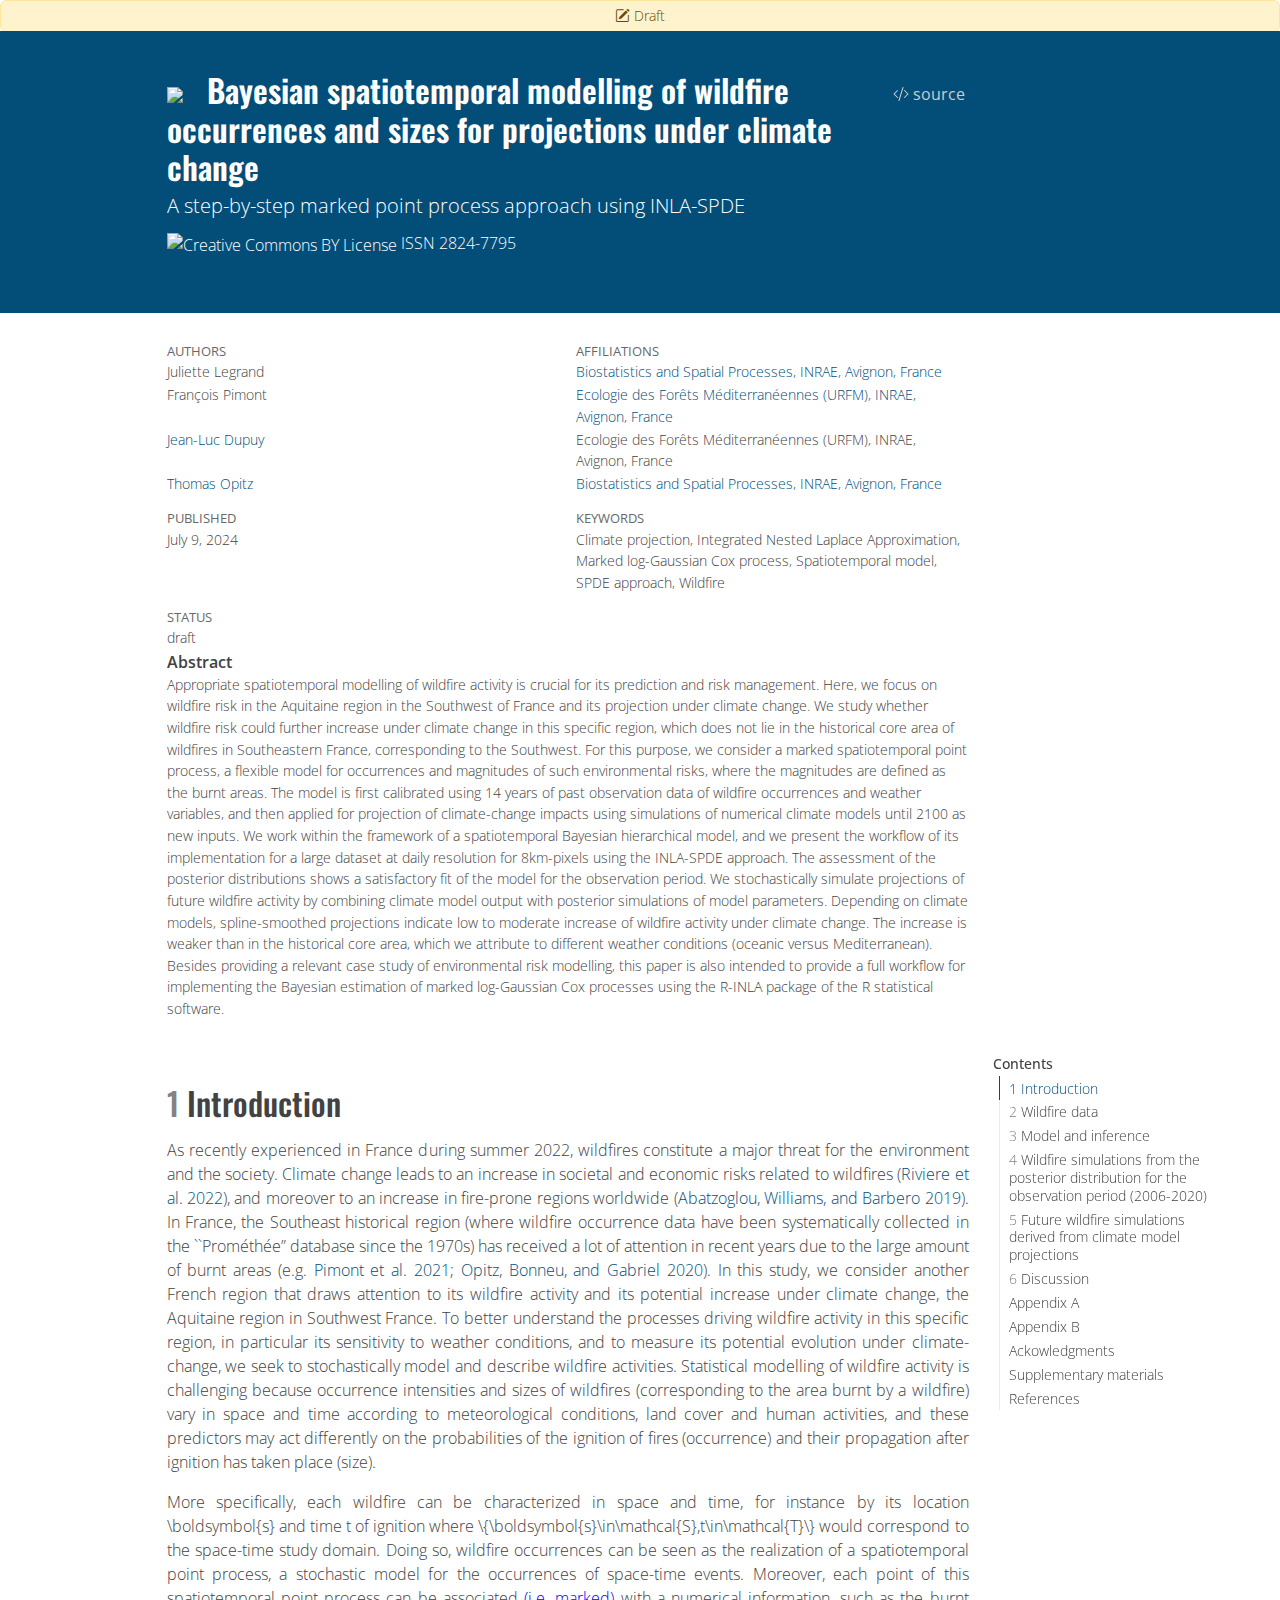
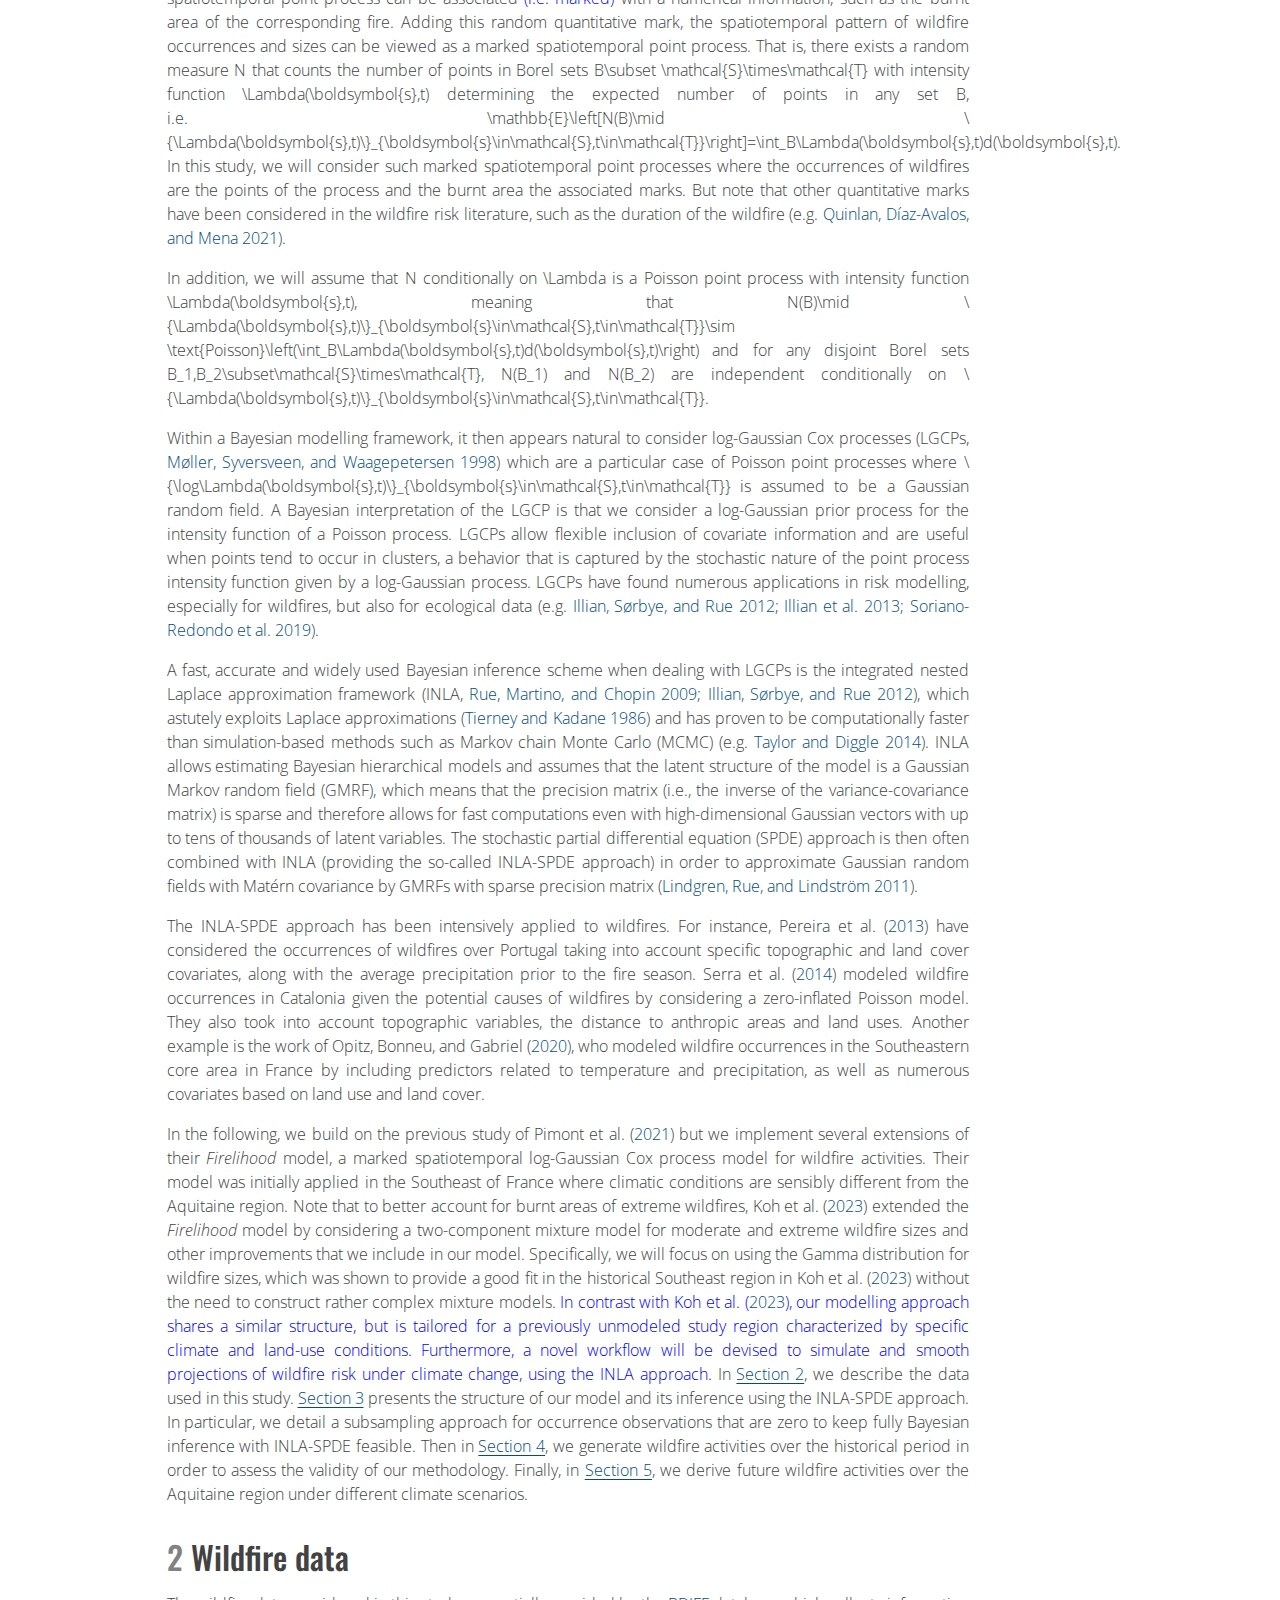
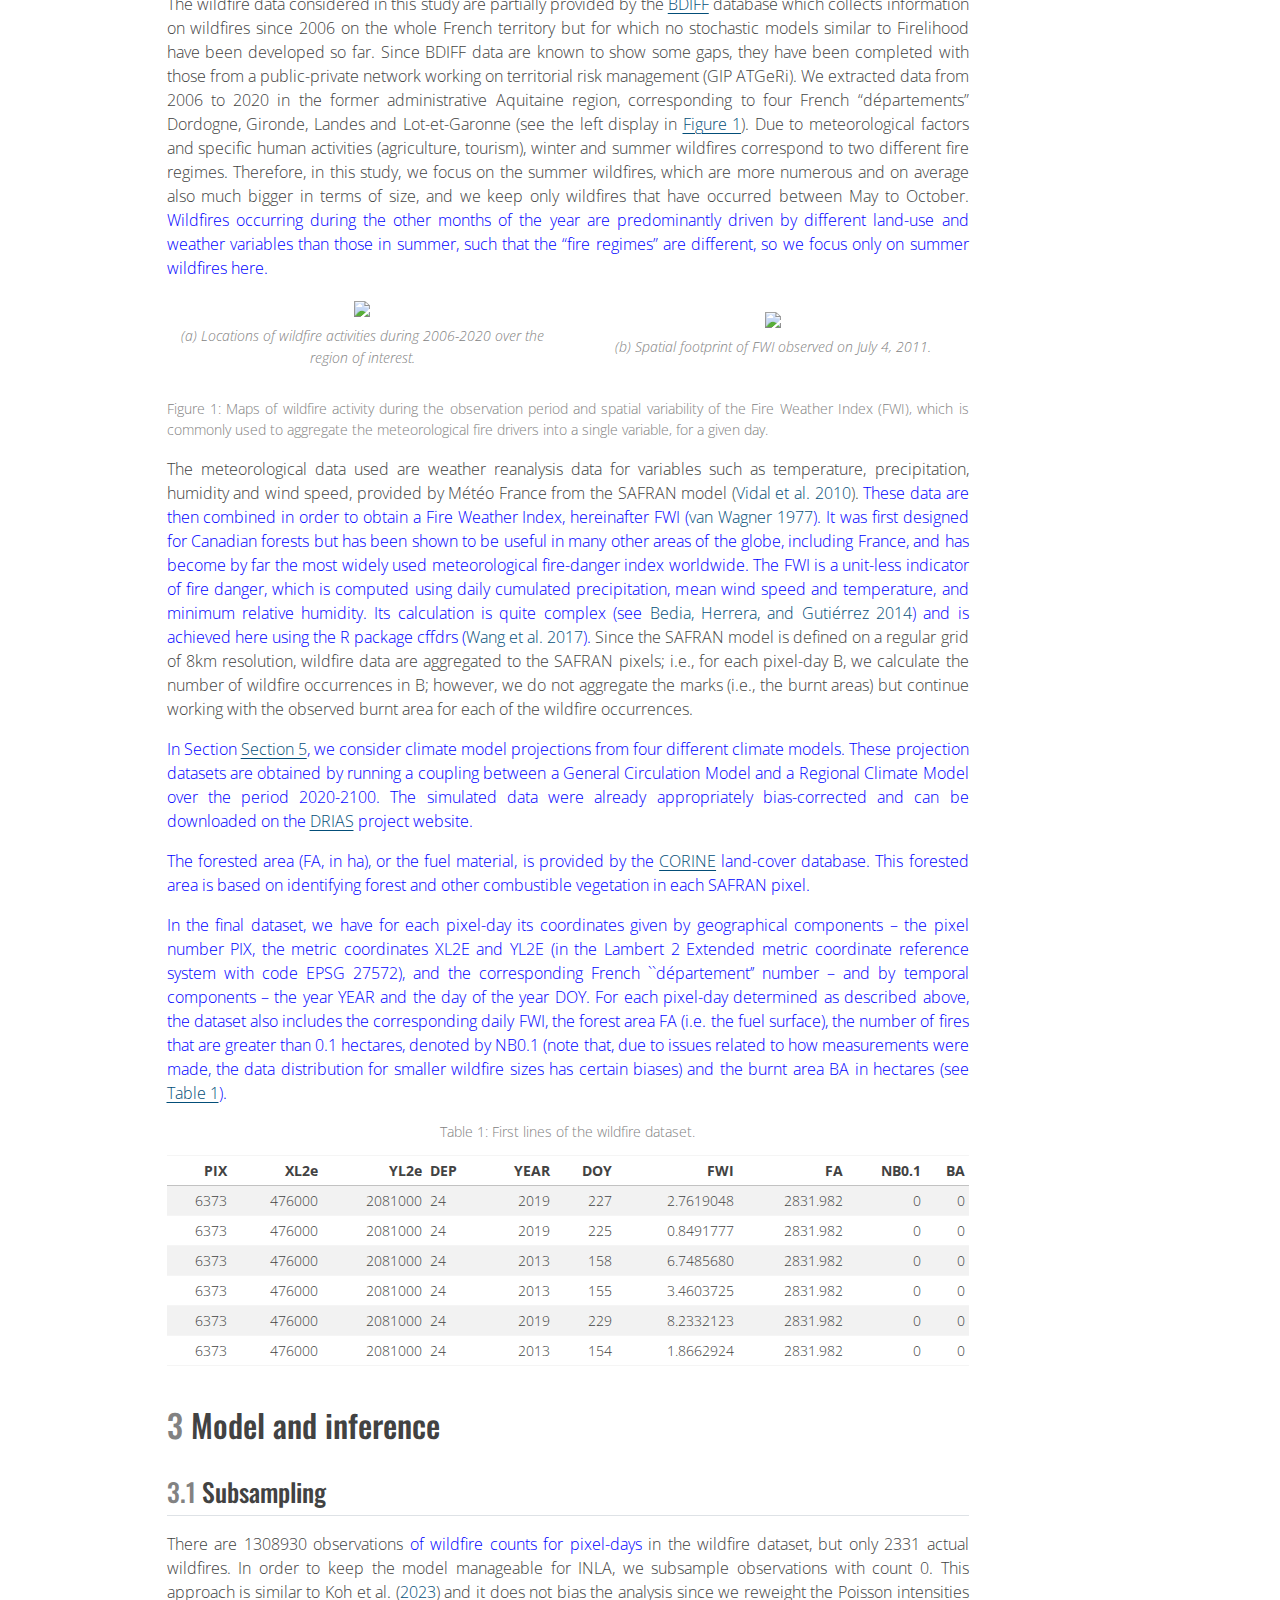
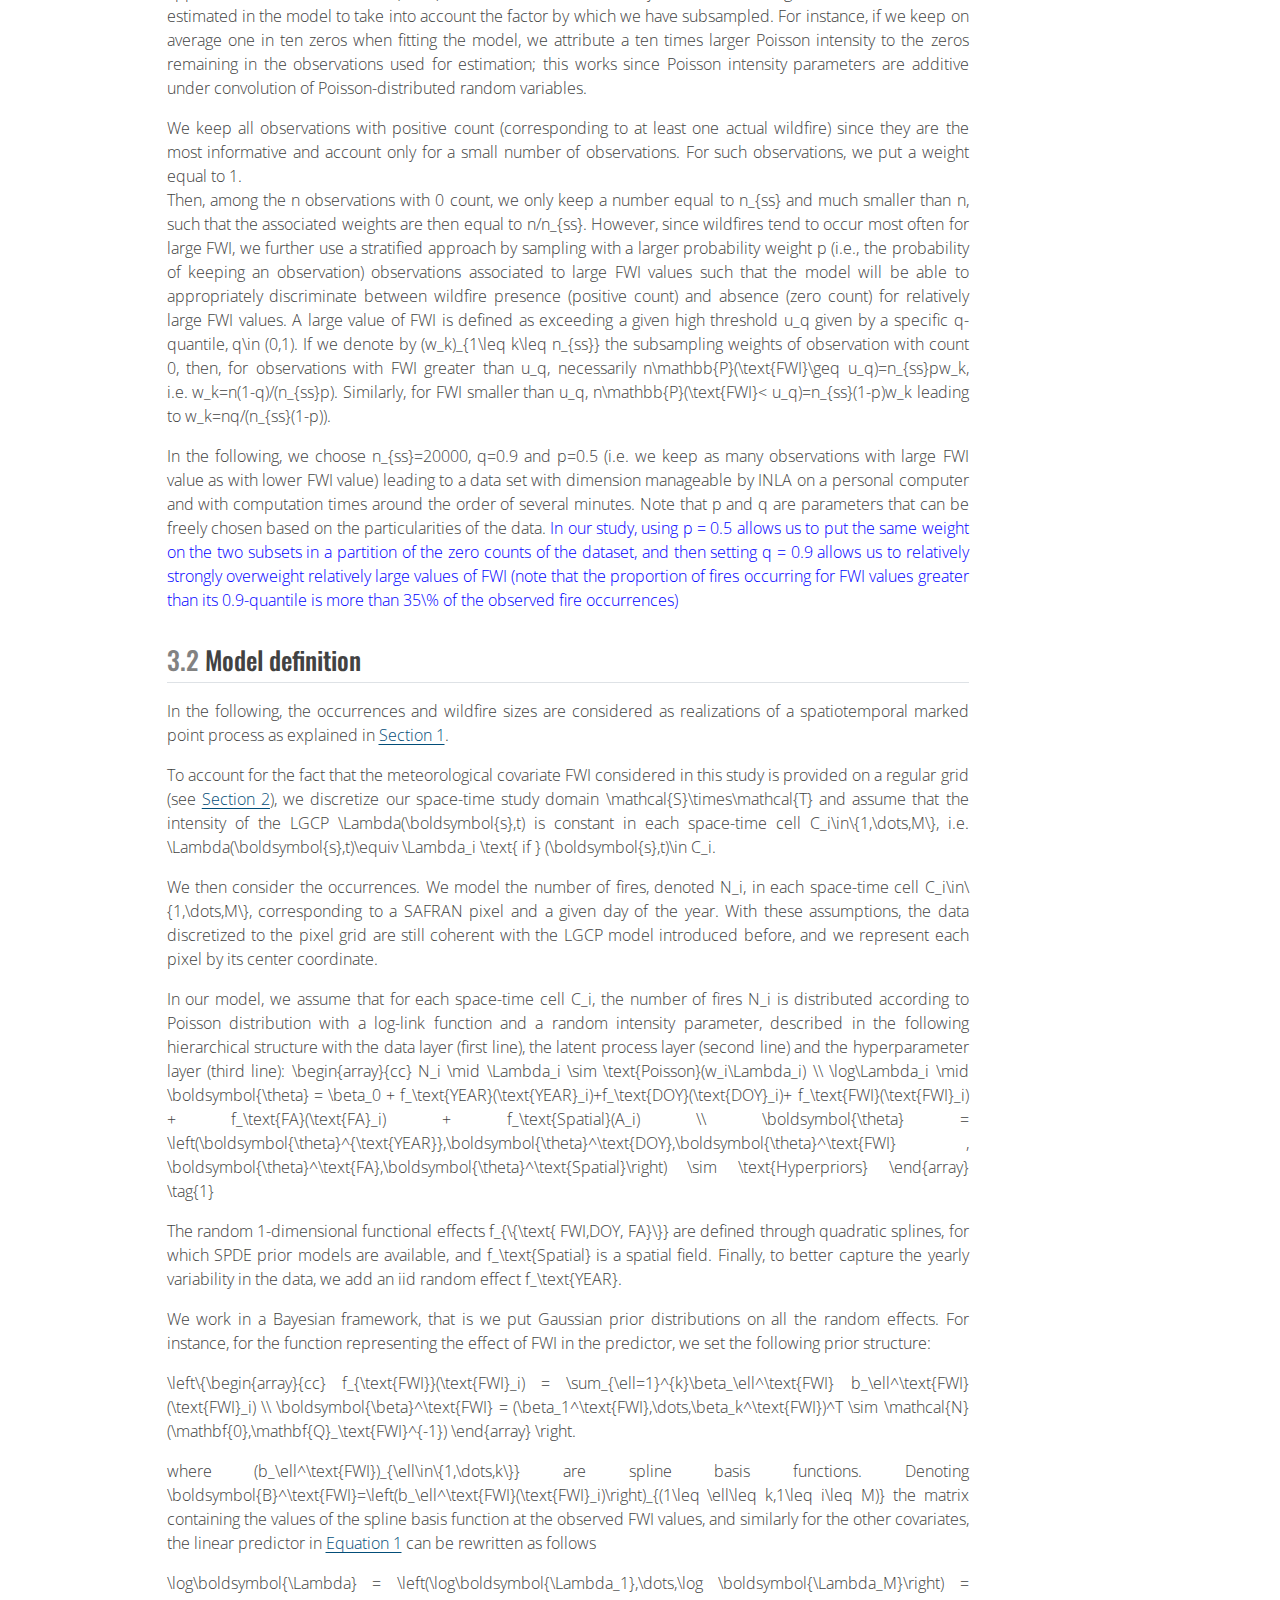
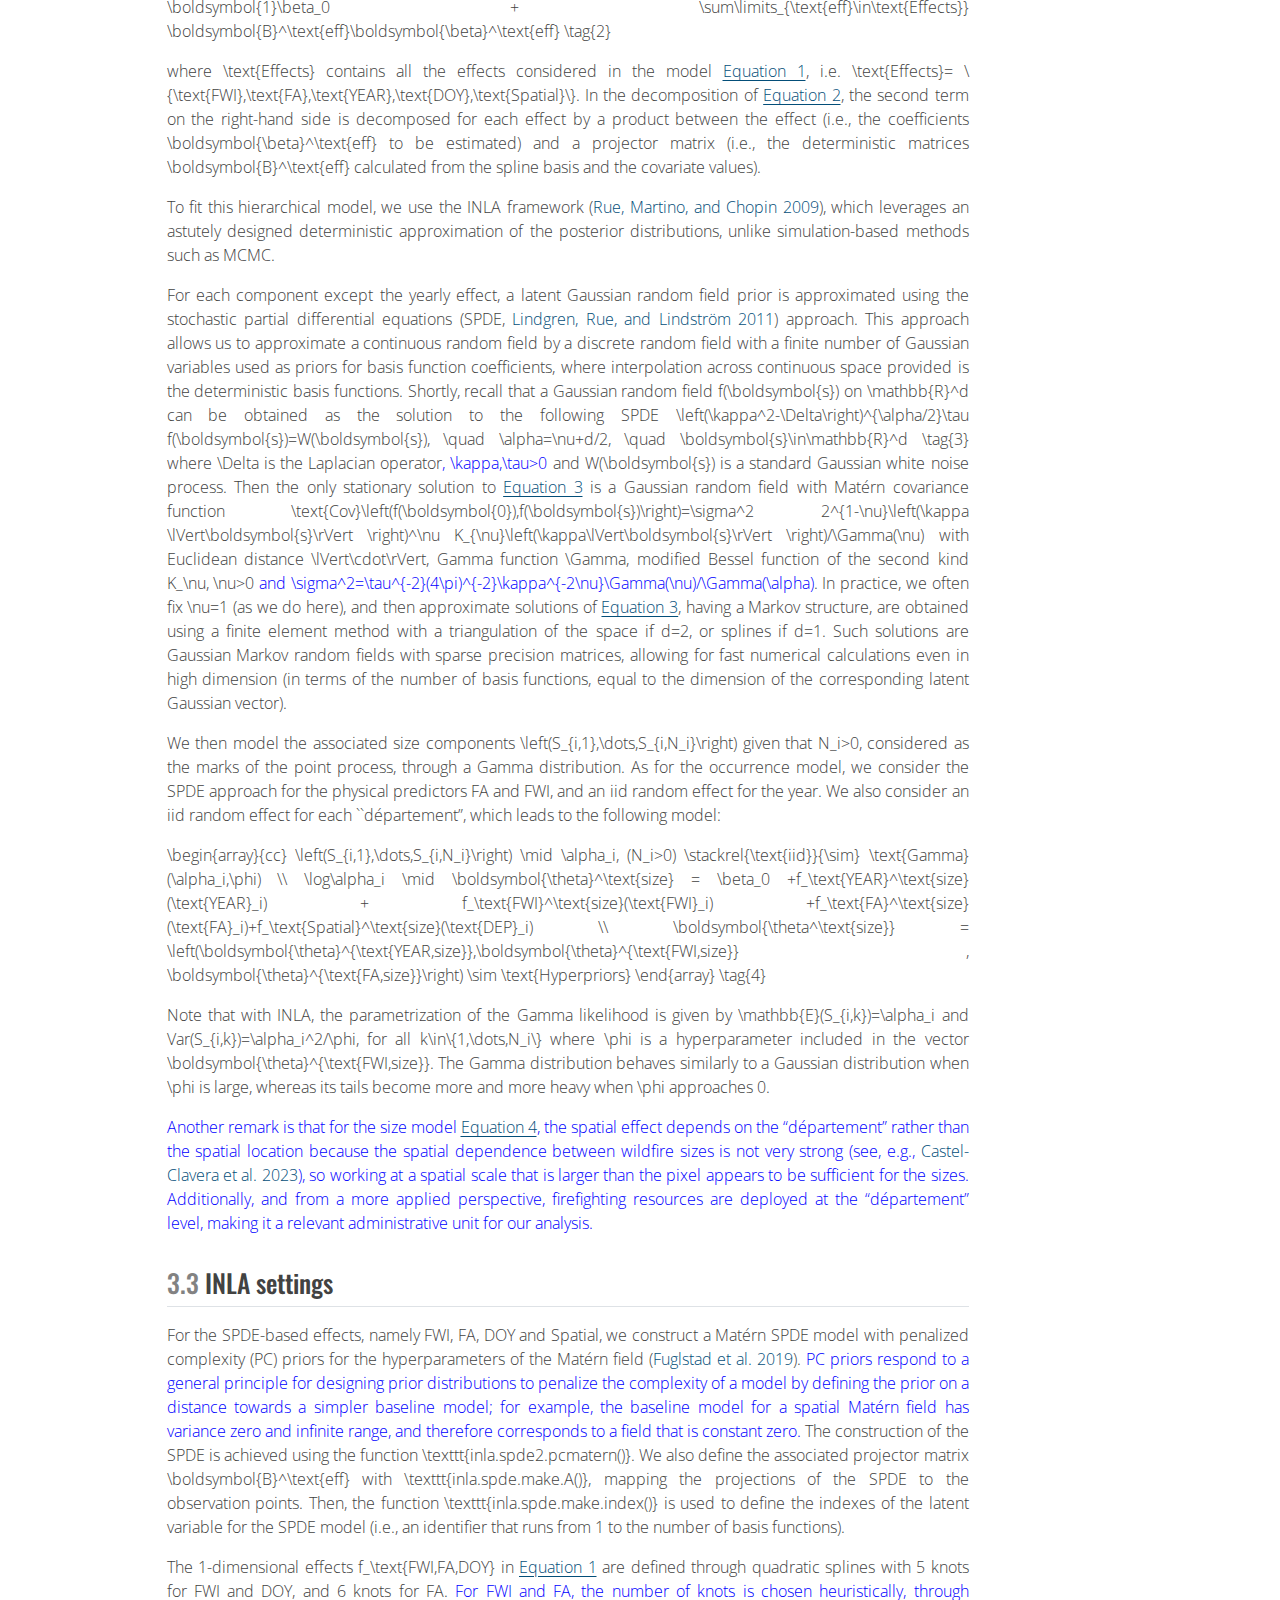
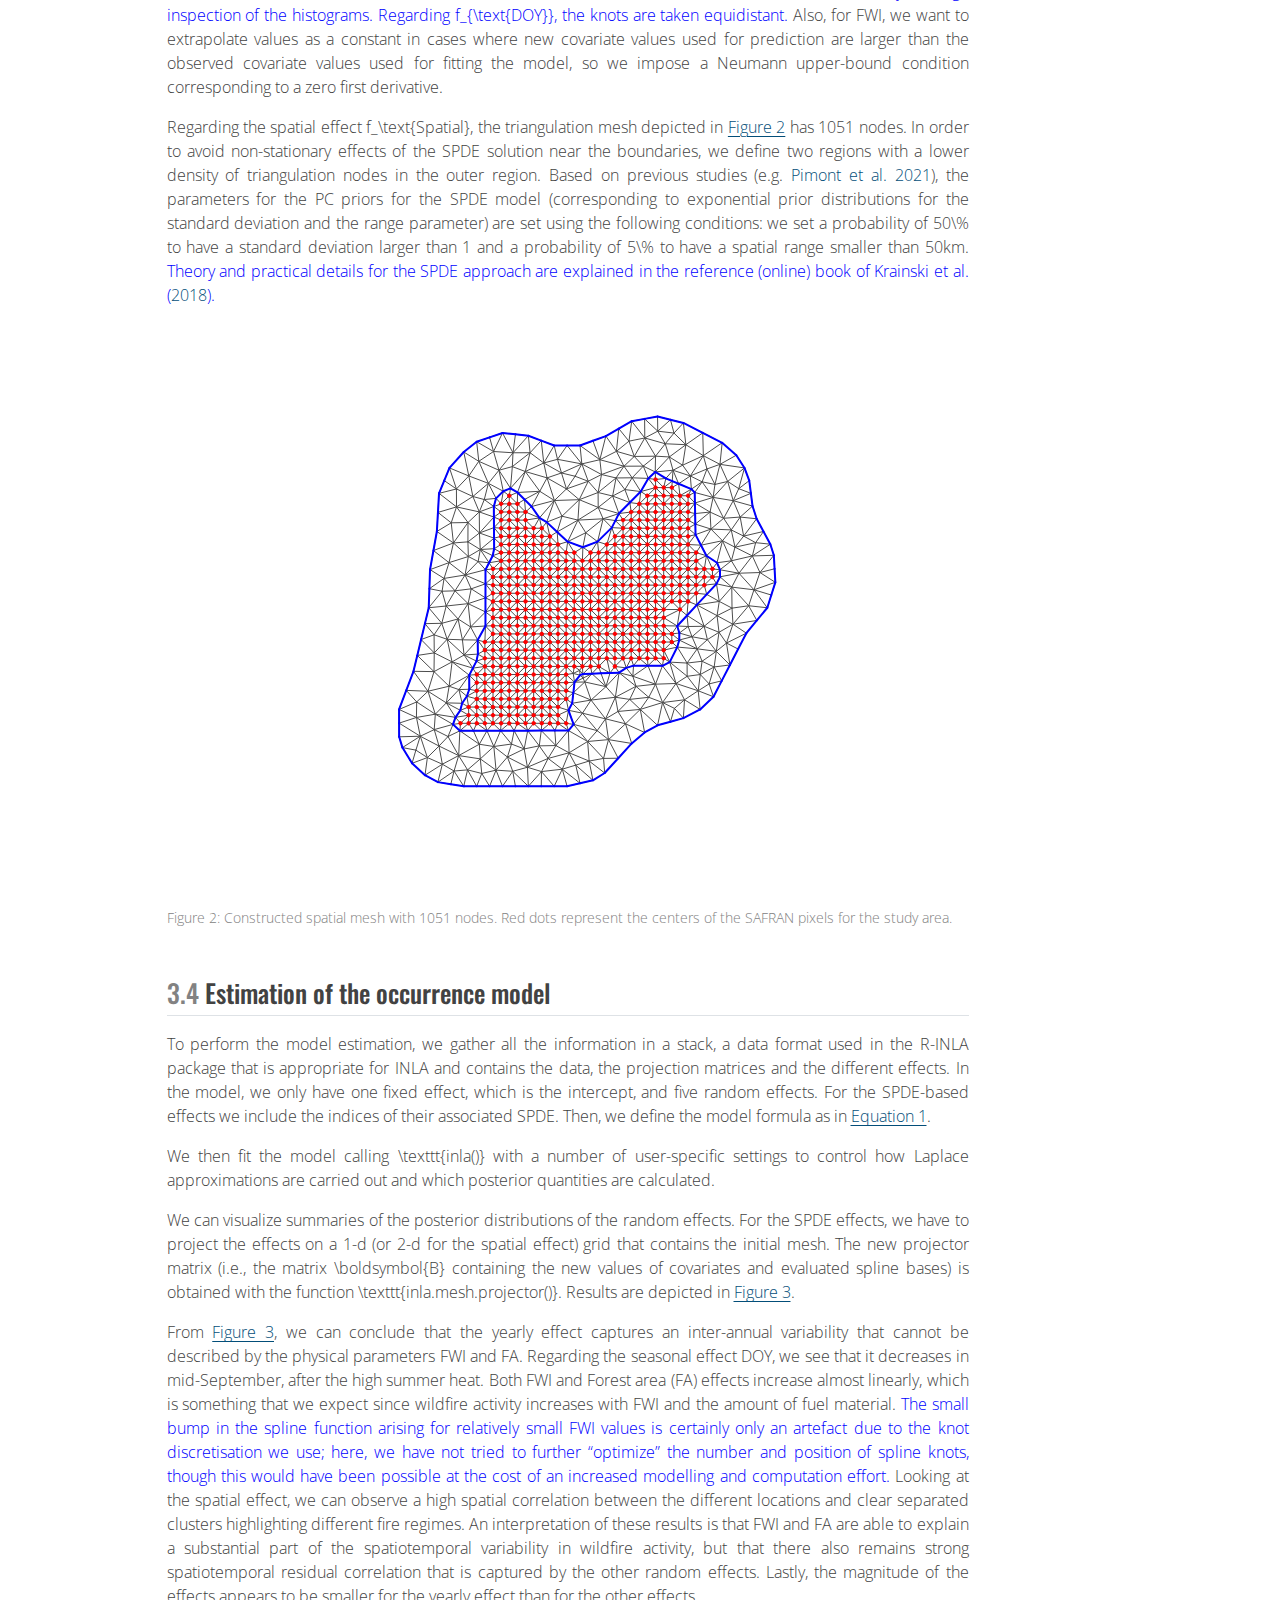
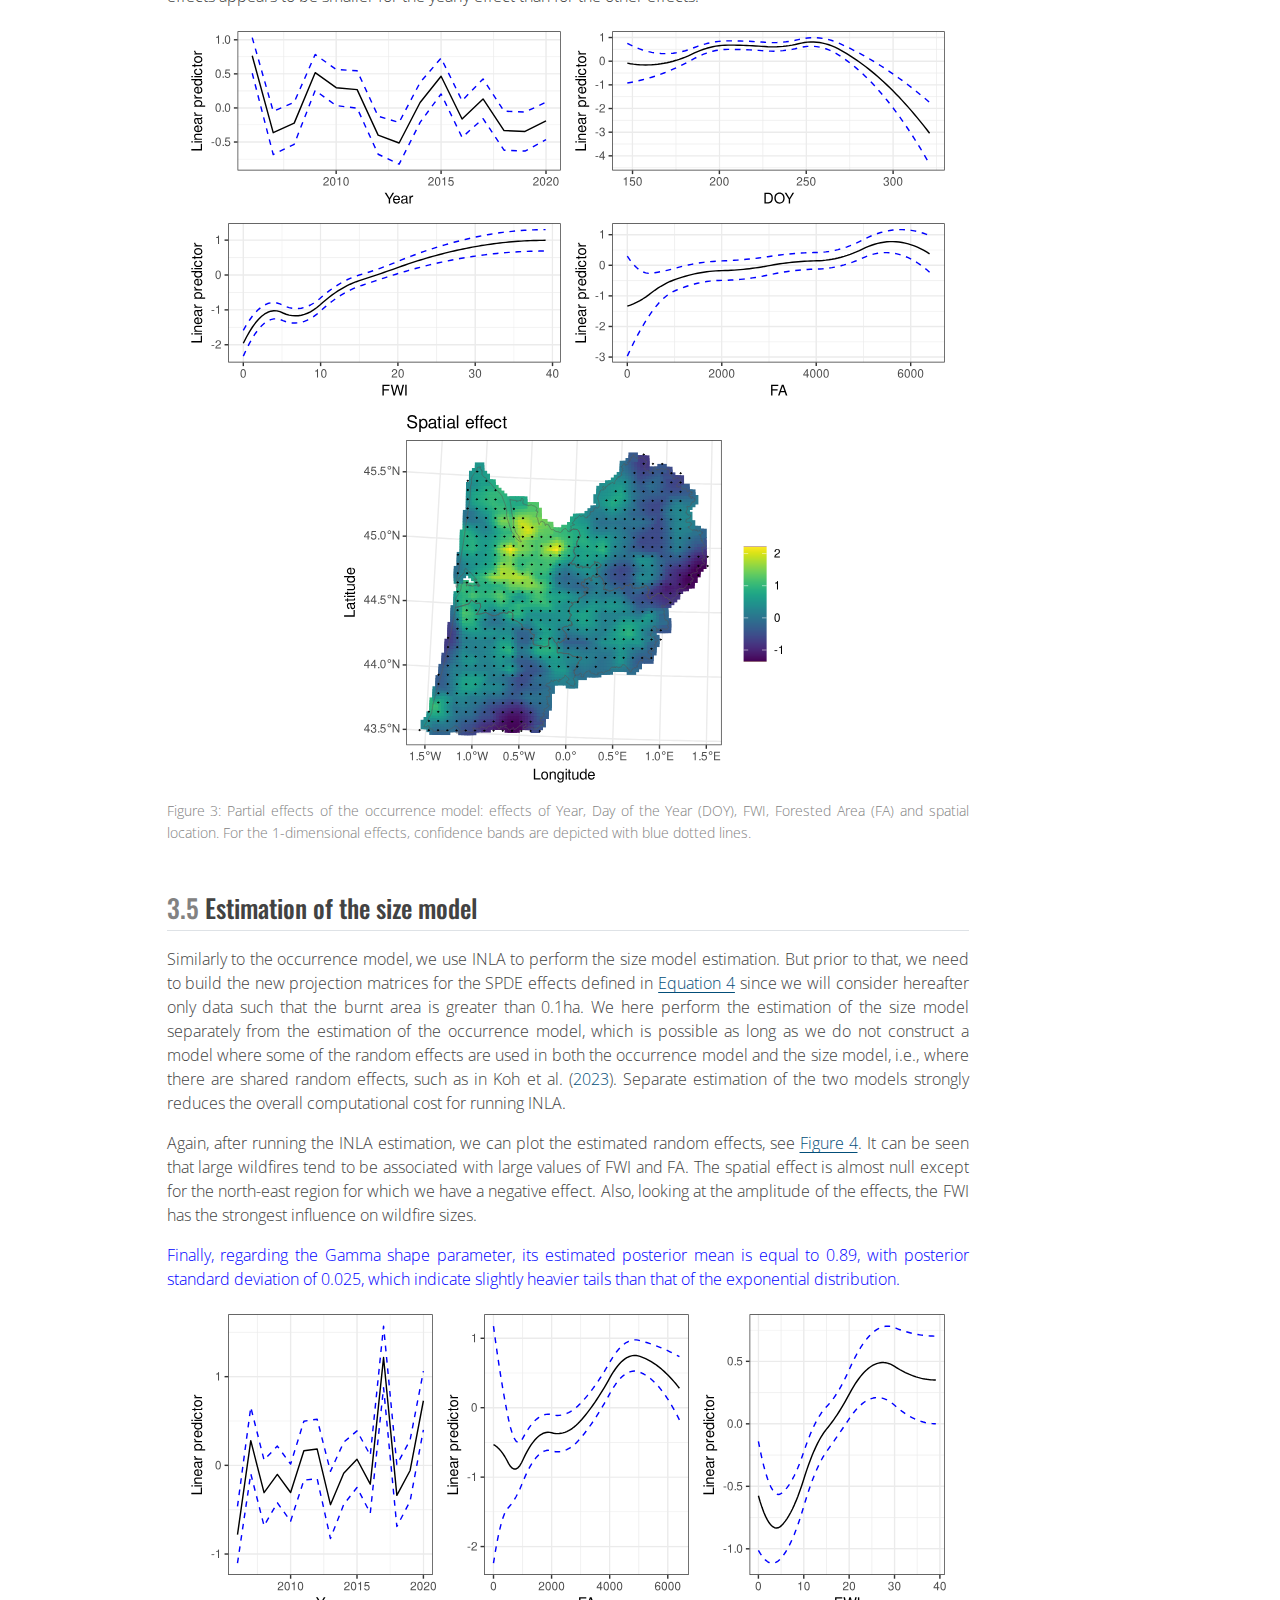
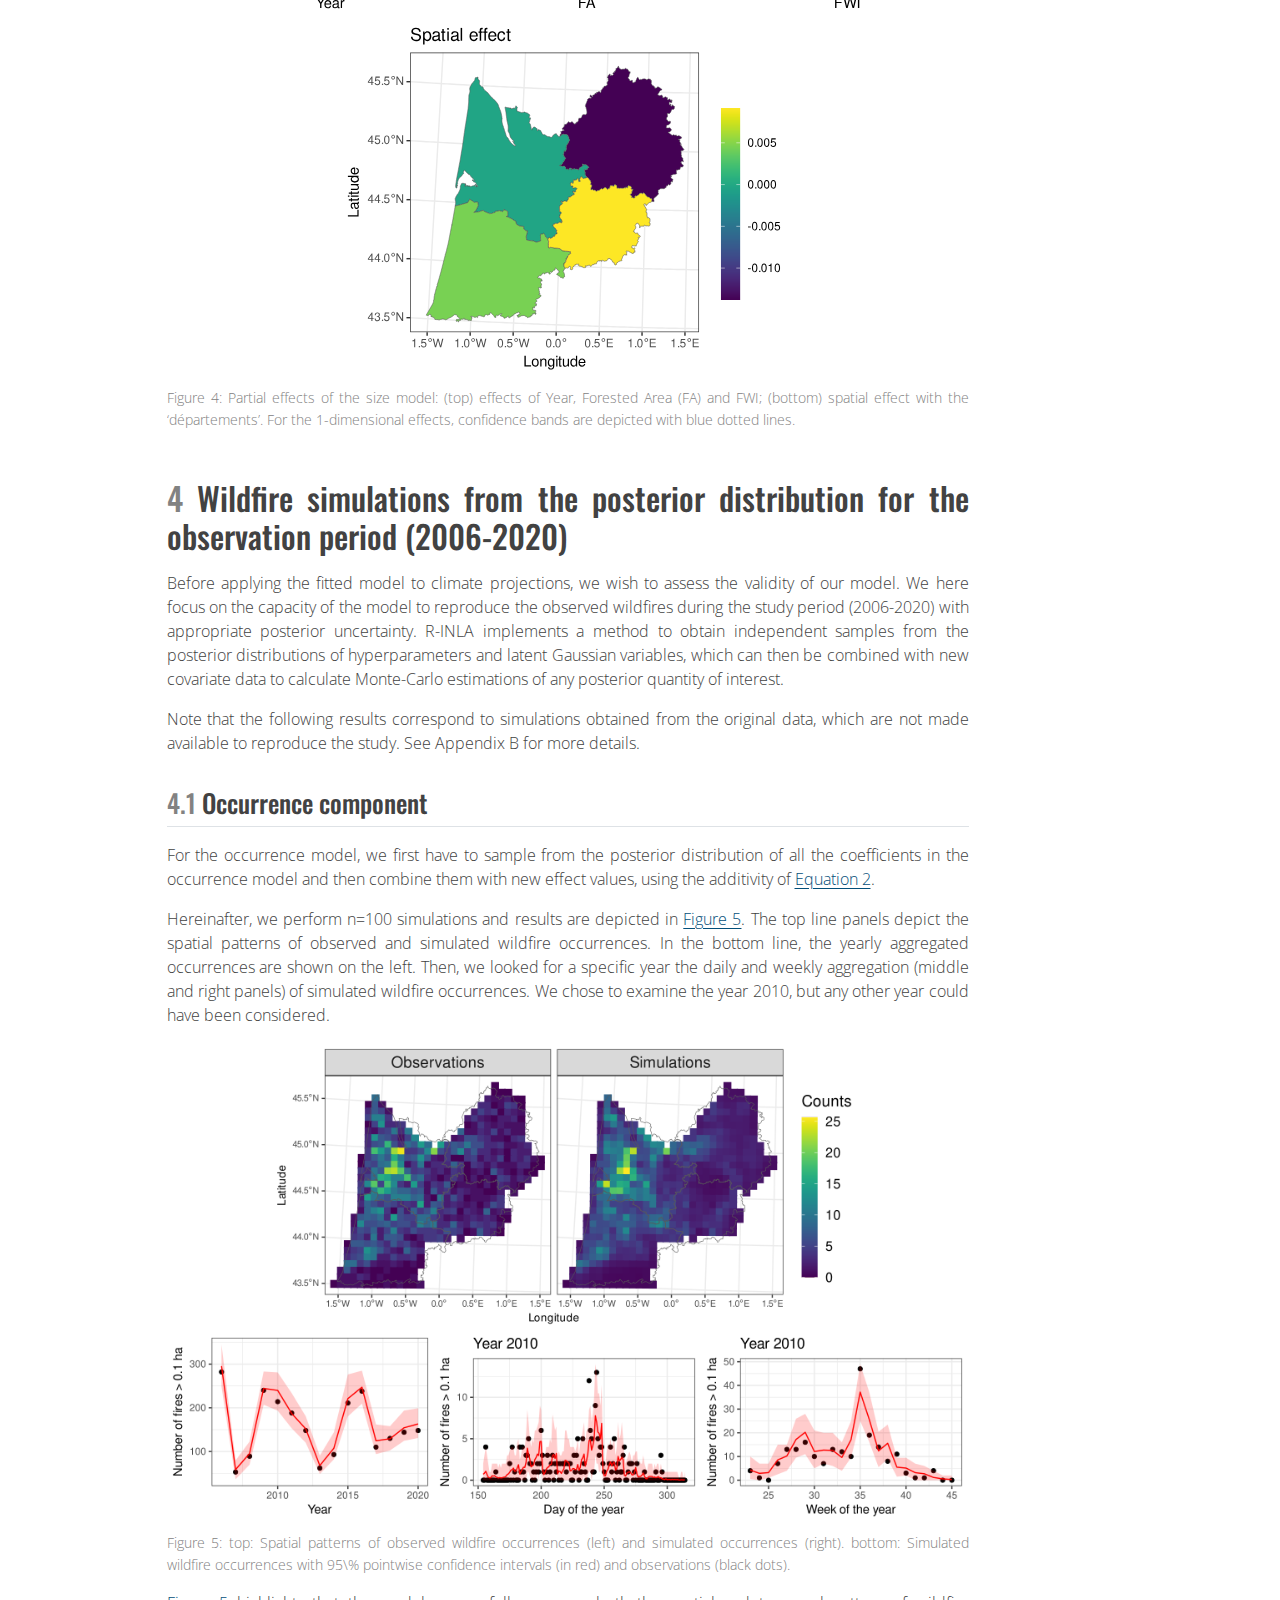
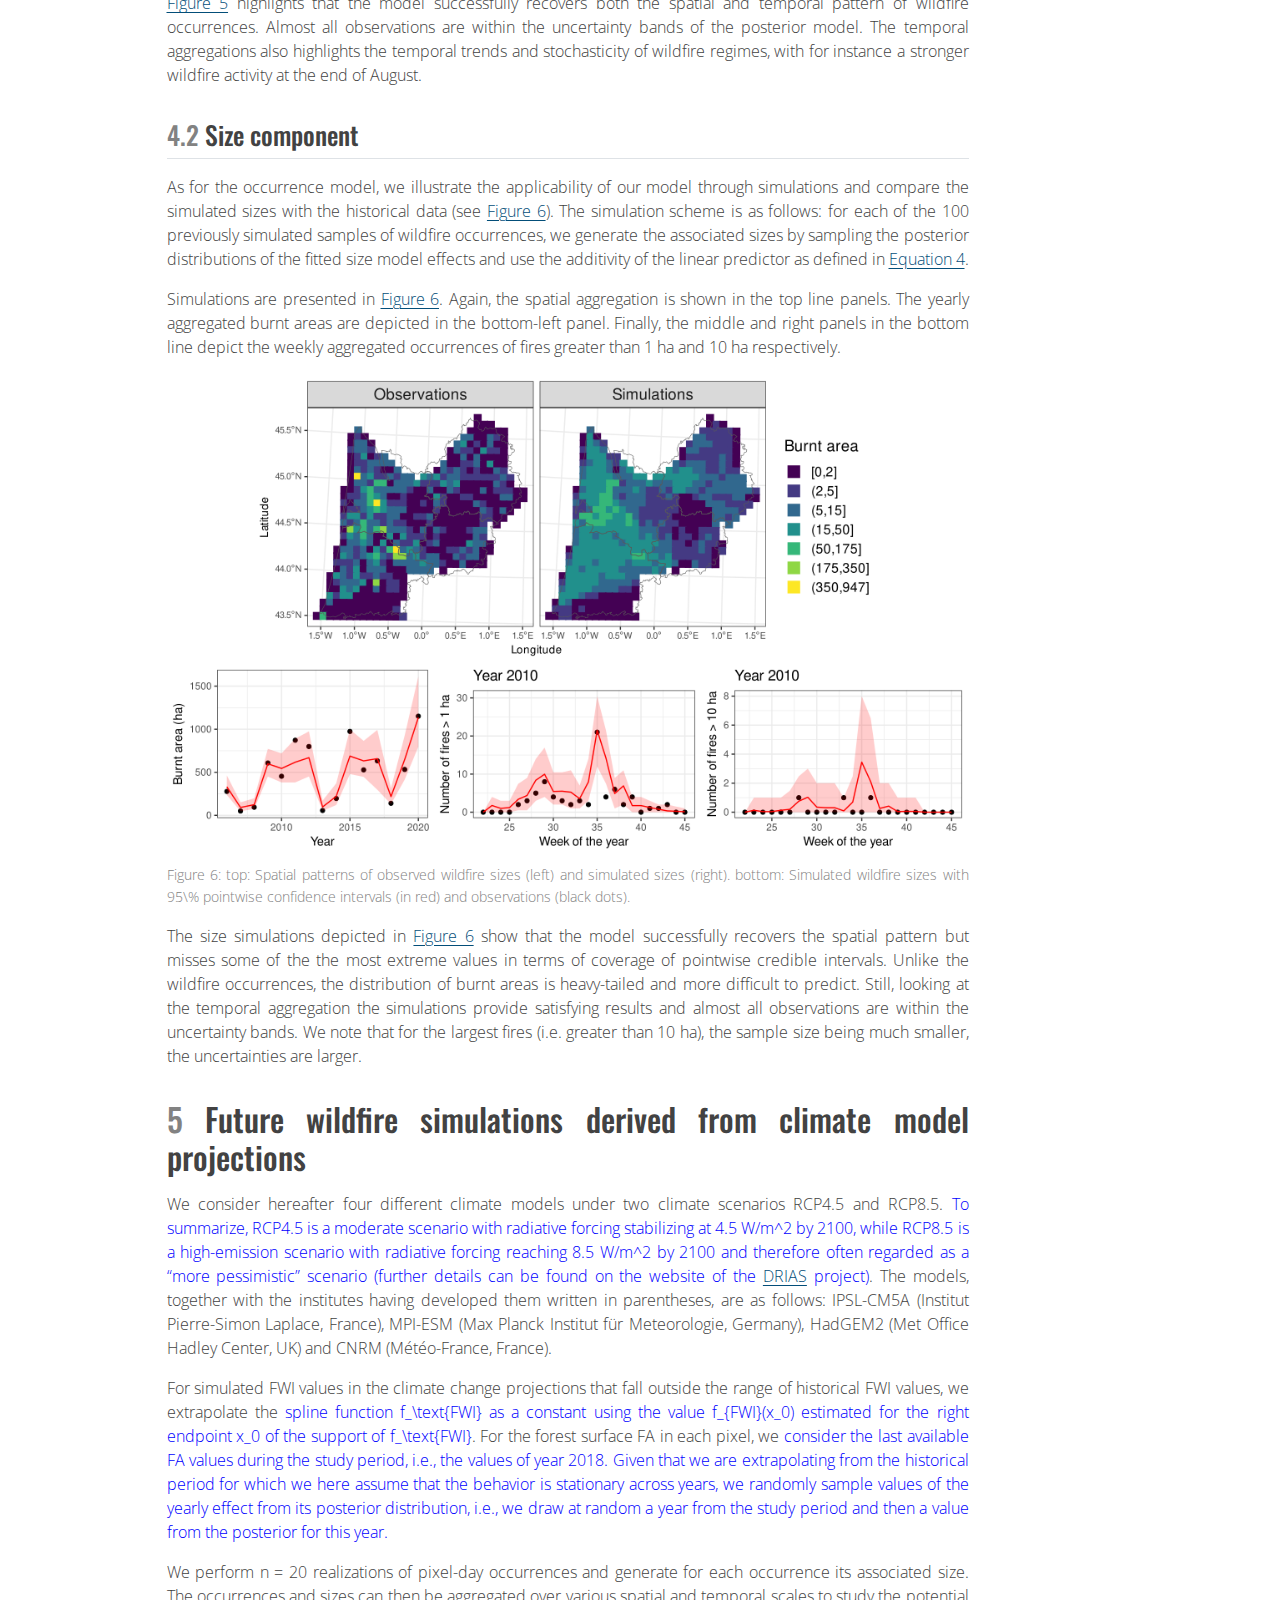
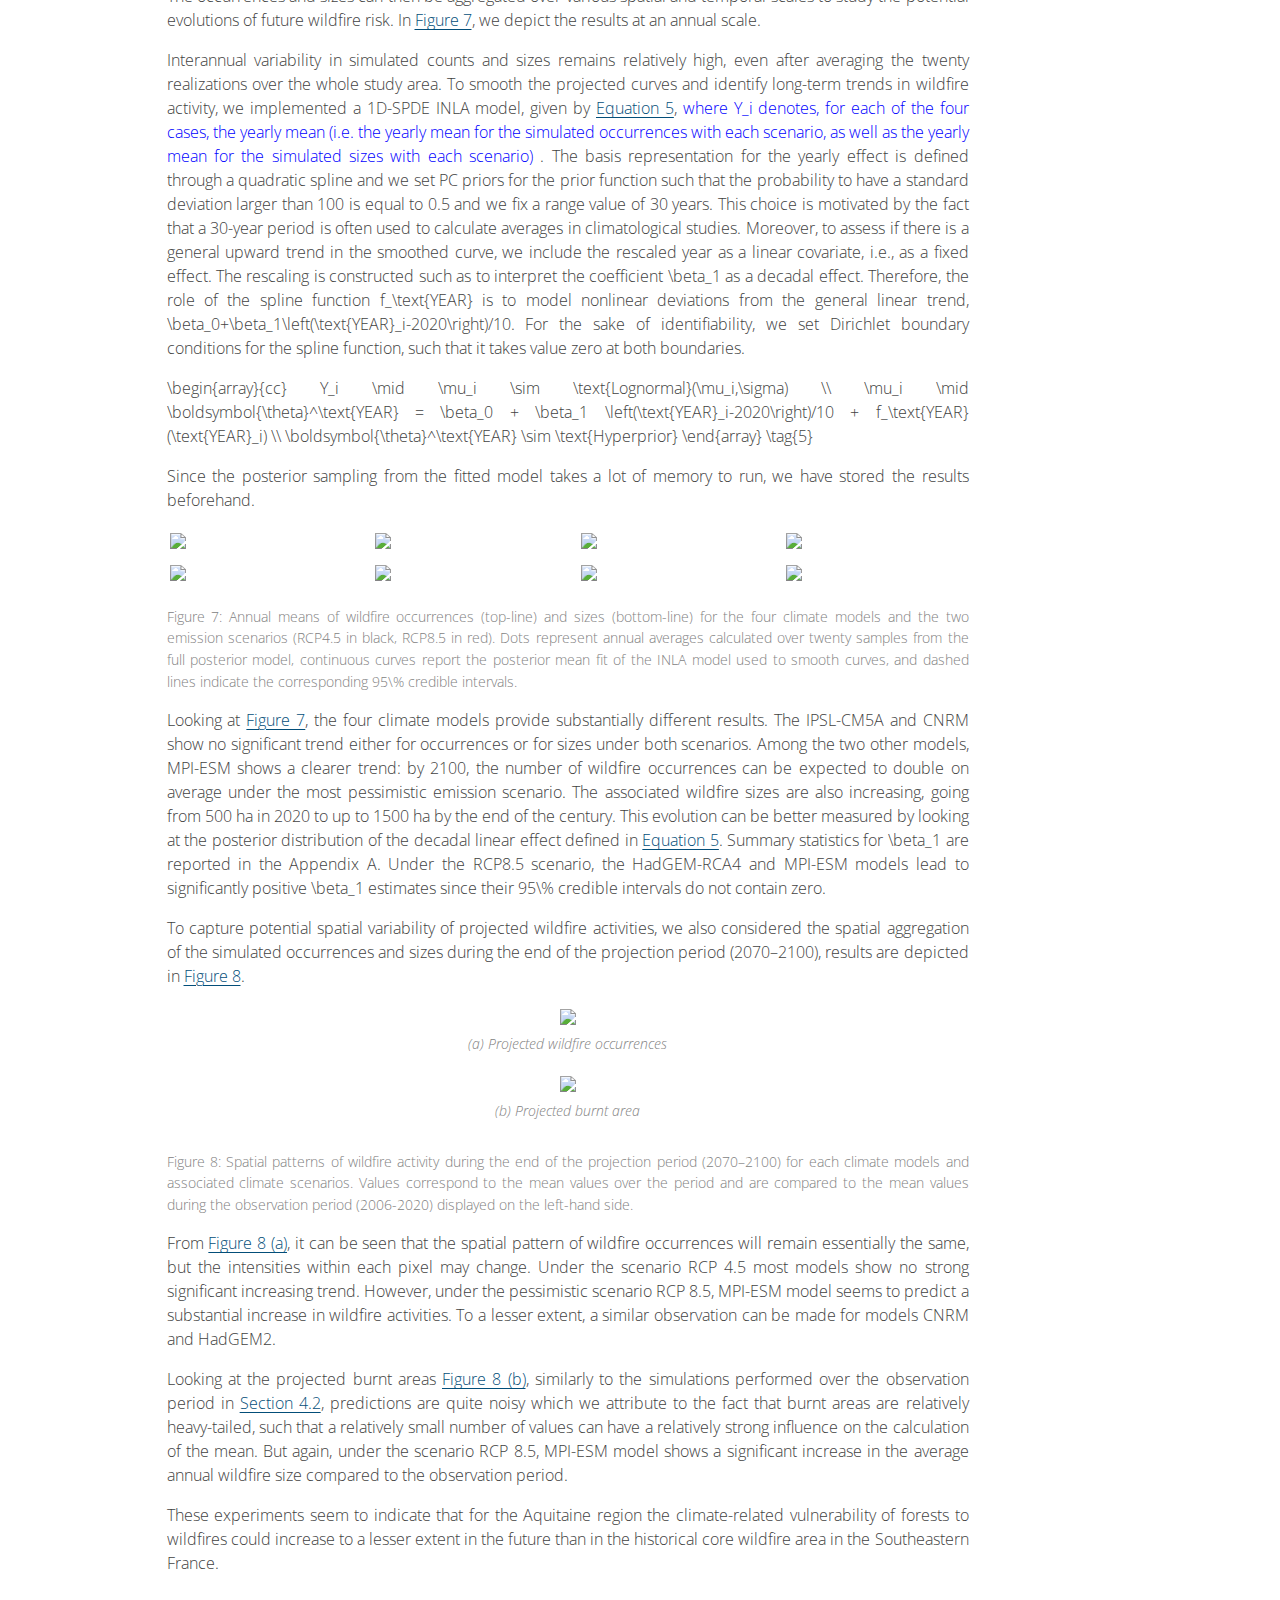
==== commit 83be345b: "Built site for gh-pages" ====
--- a/submitted-202310-legrand-wildfire.html
+++ b/submitted-202310-legrand-wildfire.html
@@ -2,7 +2,7 @@
 <html xmlns="http://www.w3.org/1999/xhtml" lang="en" xml:lang="en"><head>
 
 <meta charset="utf-8">
-<meta name="generator" content="quarto-1.4.506">
+<meta name="generator" content="quarto-1.6.1">
 
 <meta name="viewport" content="width=device-width, initial-scale=1.0, user-scalable=yes">
 
@@ -10,7 +10,7 @@
 <meta name="author" content="François Pimont">
 <meta name="author" content="Jean-Luc Dupuy">
 <meta name="author" content="Thomas Opitz">
-<meta name="dcterms.date" content="2023-11-18">
+<meta name="dcterms.date" content="2024-07-09">
 <meta name="keywords" content="Climate projection, Integrated Nested Laplace Approximation, Marked log-Gaussian Cox process, Spatiotemporal model, SPDE approach, Wildfire">
 
 <title>Bayesian spatiotemporal modelling of wildfire occurrences and sizes for projections under climate change</title>
@@ -39,7 +39,7 @@
 }
 @media print {
 pre > code.sourceCode { white-space: pre-wrap; }
-pre > code.sourceCode > span { text-indent: -5em; padding-left: 5em; }
+pre > code.sourceCode > span { display: inline-block; text-indent: -5em; padding-left: 5em; }
 }
 pre.numberSource code
   { counter-reset: source-line 0; }
@@ -112,8 +112,9 @@
 </style>
 <script src="submitted-202310-legrand-wildfire_files/libs/kePrint/kePrint.js"></script>
 <link href="submitted-202310-legrand-wildfire_files/libs/lightable/lightable.css" rel="stylesheet">
-
-  <script>window.backupDefine = window.define; window.define = undefined;</script><script src="https://cdn.jsdelivr.net/npm/katex@0.15.1/dist/katex.min.js"></script>
+<meta name="quarto:status" content="draft">
+
+  <script>window.backupDefine = window.define; window.define = undefined;</script><script src="https://cdn.jsdelivr.net/npm/katex@latest/dist/katex.min.js"></script>
   <script>document.addEventListener("DOMContentLoaded", function () {
  var mathElements = document.getElementsByClassName("math");
  var macros = [];
@@ -128,11 +129,38 @@
    });
 }}});
   </script>
-  <script>window.define = window.backupDefine; window.backupDefine = undefined;</script><link rel="stylesheet" href="https://cdn.jsdelivr.net/npm/katex@0.15.1/dist/katex.min.css">
+  <script>window.define = window.backupDefine; window.backupDefine = undefined;</script><link rel="stylesheet" href="https://cdn.jsdelivr.net/npm/katex@latest/dist/katex.min.css">
+
+<script type="text/javascript">
+const typesetMath = (el) => {
+  if (window.MathJax) {
+    // MathJax Typeset
+    window.MathJax.typeset([el]);
+  } else if (window.katex) {
+    // KaTeX Render
+    var mathElements = el.getElementsByClassName("math");
+    var macros = [];
+    for (var i = 0; i < mathElements.length; i++) {
+      var texText = mathElements[i].firstChild;
+      if (mathElements[i].tagName == "SPAN") {
+        window.katex.render(texText.data, mathElements[i], {
+          displayMode: mathElements[i].classList.contains('display'),
+          throwOnError: false,
+          macros: macros,
+          fleqn: false
+        });
+      }
+    }
+  }
+}
+window.Quarto = {
+  typesetMath
+};
+</script>
 
 </head>
 
-<body>
+<body><div id="quarto-draft-alert" class="alert alert-warning"><i class="bi bi-pencil-square"></i>Draft</div>
 
 <header id="title-block-header" class="quarto-title-block default page-columns page-full">
   
@@ -200,7 +228,7 @@
       <div>
       <div class="quarto-title-meta-heading">Published</div>
       <div class="quarto-title-meta-contents">
-        <p class="date">November 18, 2023</p>
+        <p class="date">July 9, 2024</p>
       </div>
     </div>
                                     
@@ -225,7 +253,7 @@
   <div>
     <div class="abstract">
     <div class="abstract-title">Abstract</div>
-      <p>Appropriate spatiotemporal modelling of wildfire activity is crucial for its prediction and risk management. Here, we focus on wildfire risk in the Aquitaine region in the Southwest of France and its projection under climate change. We study whether wildfire risk could further increase under climate change in this specific region, which does not lie in the historical core area of wildfires in Southeastern France, corresponding to the Southeast. For this purpose, we consider a marked spatiotemporal point process, a flexible model for occurrences and magnitudes of such environmental risks, where the magnitudes are defined as the burnt areas. The model is first calibrated using 14 years of past observation data of wildfire occurrences and weather variables, and then applied for projection of climate-change impacts using simulations of numerical climate models until 2100 as new inputs. We work within the framework of a spatiotemporal Bayesian hierarchical model, and we present the workflow of its implementation for a large dataset at daily resolution for 8km-pixels using the INLA-SPDE approach. The assessment of the posterior distributions shows a satisfactory fit of the model for the observation period. We stochastically simulate projections of future wildfire activity by combining climate model output with posterior simulations of model parameters. Depending on climate models, spline-smoothed projections indicate low to moderate increase of wildfire activity under climate change. The increase is weaker than in the historical core area, which we attribute to different weather conditions (oceanic versus Mediterranean). Besides providing a relevant case study of environmental risk modelling, this paper is also intended to provide a full workflow for implementing the Bayesian estimation of marked log-Gaussian Cox processes using the R-INLA package of the R statistical software.</p>
+      <p>Appropriate spatiotemporal modelling of wildfire activity is crucial for its prediction and risk management. Here, we focus on wildfire risk in the Aquitaine region in the Southwest of France and its projection under climate change. We study whether wildfire risk could further increase under climate change in this specific region, which does not lie in the historical core area of wildfires in Southeastern France, corresponding to the Southwest. For this purpose, we consider a marked spatiotemporal point process, a flexible model for occurrences and magnitudes of such environmental risks, where the magnitudes are defined as the burnt areas. The model is first calibrated using 14 years of past observation data of wildfire occurrences and weather variables, and then applied for projection of climate-change impacts using simulations of numerical climate models until 2100 as new inputs. We work within the framework of a spatiotemporal Bayesian hierarchical model, and we present the workflow of its implementation for a large dataset at daily resolution for 8km-pixels using the INLA-SPDE approach. The assessment of the posterior distributions shows a satisfactory fit of the model for the observation period. We stochastically simulate projections of future wildfire activity by combining climate model output with posterior simulations of model parameters. Depending on climate models, spline-smoothed projections indicate low to moderate increase of wildfire activity under climate change. The increase is weaker than in the historical core area, which we attribute to different weather conditions (oceanic versus Mediterranean). Besides providing a relevant case study of environmental risk modelling, this paper is also intended to provide a full workflow for implementing the Bayesian estimation of marked log-Gaussian Cox processes using the R-INLA package of the R statistical software.</p>
     </div>
   </div>
 
@@ -259,7 +287,7 @@
   <li><a href="#references" id="toc-references" class="nav-link" data-scroll-target="#references">References</a></li>
   
   </ul>
-<div class="quarto-alternate-formats"><h2>Other Formats</h2><ul><li><a href="submitted-202310-legrand-wildfire.pdf"><i class="bi bi-file-pdf"></i>PDF (computo)</a></li></ul></div></nav>
+</nav>
 </div>
 <main class="content quarto-banner-title-block" id="quarto-document-content">
 
@@ -269,62 +297,65 @@
 <section id="sec-intro" class="level1" data-number="1">
 <h1 data-number="1"><span class="header-section-number">1</span> Introduction</h1>
 <p>As recently experienced in France during summer 2022, wildfires constitute a major threat for the environment and the society. Climate change leads to an increase in societal and economic risks related to wildfires <span class="citation" data-cites="Riviere2022">(<a href="#ref-Riviere2022" role="doc-biblioref">Riviere et al. 2022</a>)</span>, and moreover to an increase in fire-prone regions worldwide <span class="citation" data-cites="Abatzoglou2019">(<a href="#ref-Abatzoglou2019" role="doc-biblioref">Abatzoglou, Williams, and Barbero 2019</a>)</span>. In France, the Southeast historical region (where wildfire occurrence data have been systematically collected in the ``Prométhée” database since the 1970s) has received a lot of attention in recent years due to the large amount of burnt areas <span class="citation" data-cites="Pimont2021 Opitz2020">(e.g. <a href="#ref-Pimont2021" role="doc-biblioref">Pimont et al. 2021</a>; <a href="#ref-Opitz2020" role="doc-biblioref">Opitz, Bonneu, and Gabriel 2020</a>)</span>. In this study, we consider another French region that draws attention to its wildfire activity and its potential increase under climate change, the Aquitaine region in Southwest France. To better understand the processes driving wildfire activity in this specific region, in particular its sensitivity to weather conditions, and to measure its potential evolution under climate-change, we seek to stochastically model and describe wildfire activities. Statistical modelling of wildfire activity is challenging because occurrence intensities and sizes of wildfires (corresponding to the area burnt by a wildfire) vary in space and time according to meteorological conditions, land cover and human activities, and these predictors may act differently on the probabilities of the ignition of fires (occurrence) and their propagation after ignition has taken place (size).</p>
-<p>More specifically, each wildfire can be characterized in space and time, for instance by its location <span class="math inline">\boldsymbol{s}</span> and time <span class="math inline">t</span> of ignition where <span class="math inline">\{\boldsymbol{s}\in\mathcal{S},t\in\mathcal{T}\}</span> would correspond to the space-time study domain. Doing so, wildfire occurrences can be seen as the realization of a spatiotemporal point process, a stochastic model for the occurrences of space-time events. Moreover, each point of this spatiotemporal point process can be associated with a numerical information, such as the burnt area of the corresponding fire. Adding this random quantitative mark, the spatiotemporal pattern of wildfire occurrences and sizes can be viewed as a marked spatiotemporal point process. That is, there exists a random measure <span class="math inline">N</span> that counts the number of points in Borel sets <span class="math inline">B\subset \mathcal{S}\times\mathcal{T}</span> with intensity function <span class="math inline">\Lambda(\boldsymbol{s},t)</span> determining the expected number of points in any set <span class="math inline">B</span>, i.e.&nbsp;<span class="math display">\mathbb{E}\left[N(B)\mid \{\Lambda(\boldsymbol{s},t)\}_{\boldsymbol{s}\in\mathcal{S},t\in\mathcal{T}}\right]=\int_B\Lambda(\boldsymbol{s},t)d(\boldsymbol{s},t).</span> In this study, we will consider such marked spatiotemporal point processes where the occurrences of wildfires are the points of the process and the burnt area the associated marks. But note that other quantitative marks have been considered in the wildfire risk literature, such as the duration of the wildfire <span class="citation" data-cites="Quinlan2021">(e.g. <a href="#ref-Quinlan2021" role="doc-biblioref">Quinlan, Díaz-Avalos, and Mena 2021</a>)</span>.</p>
+<p>More specifically, each wildfire can be characterized in space and time, for instance by its location <span class="math inline">\boldsymbol{s}</span> and time <span class="math inline">t</span> of ignition where <span class="math inline">\{\boldsymbol{s}\in\mathcal{S},t\in\mathcal{T}\}</span> would correspond to the space-time study domain. Doing so, wildfire occurrences can be seen as the realization of a spatiotemporal point process, a stochastic model for the occurrences of space-time events. Moreover, each point of this spatiotemporal point process can be associated <span style="color:blue;">(i.e.&nbsp;marked)</span> with a numerical information, such as the burnt area of the corresponding fire. Adding this random quantitative mark, the spatiotemporal pattern of wildfire occurrences and sizes can be viewed as a marked spatiotemporal point process. That is, there exists a random measure <span class="math inline">N</span> that counts the number of points in Borel sets <span class="math inline">B\subset \mathcal{S}\times\mathcal{T}</span> with intensity function <span class="math inline">\Lambda(\boldsymbol{s},t)</span> determining the expected number of points in any set <span class="math inline">B</span>, i.e.&nbsp;<span class="math display">\mathbb{E}\left[N(B)\mid \{\Lambda(\boldsymbol{s},t)\}_{\boldsymbol{s}\in\mathcal{S},t\in\mathcal{T}}\right]=\int_B\Lambda(\boldsymbol{s},t)d(\boldsymbol{s},t).</span> In this study, we will consider such marked spatiotemporal point processes where the occurrences of wildfires are the points of the process and the burnt area the associated marks. But note that other quantitative marks have been considered in the wildfire risk literature, such as the duration of the wildfire <span class="citation" data-cites="Quinlan2021">(e.g. <a href="#ref-Quinlan2021" role="doc-biblioref">Quinlan, Díaz-Avalos, and Mena 2021</a>)</span>.</p>
 <p>In addition, we will assume that <span class="math inline">N</span> conditionally on <span class="math inline">\Lambda</span> is a Poisson point process with intensity function <span class="math inline">\Lambda(\boldsymbol{s},t)</span>, meaning that <span class="math display">N(B)\mid \{\Lambda(\boldsymbol{s},t)\}_{\boldsymbol{s}\in\mathcal{S},t\in\mathcal{T}}\sim \text{Poisson}\left(\int_B\Lambda(\boldsymbol{s},t)d(\boldsymbol{s},t)\right)</span> and for any disjoint Borel sets <span class="math inline">B_1,B_2\subset\mathcal{S}\times\mathcal{T}</span>, <span class="math inline">N(B_1)</span> and <span class="math inline">N(B_2)</span> are independent conditionally on <span class="math inline">\{\Lambda(\boldsymbol{s},t)\}_{\boldsymbol{s}\in\mathcal{S},t\in\mathcal{T}}</span>.</p>
 <p>Within a Bayesian modelling framework, it then appears natural to consider log-Gaussian Cox processes <span class="citation" data-cites="moller1998log">(LGCPs, <a href="#ref-moller1998log" role="doc-biblioref">Møller, Syversveen, and Waagepetersen 1998</a>)</span> which are a particular case of Poisson point processes where <span class="math inline">\{\log\Lambda(\boldsymbol{s},t)\}_{\boldsymbol{s}\in\mathcal{S},t\in\mathcal{T}}</span> is assumed to be a Gaussian random field. A Bayesian interpretation of the LGCP is that we consider a log-Gaussian prior process for the intensity function of a Poisson process. LGCPs allow flexible inclusion of covariate information and are useful when points tend to occur in clusters, a behavior that is captured by the stochastic nature of the point process intensity function given by a log-Gaussian process. LGCPs have found numerous applications in risk modelling, especially for wildfires, but also for ecological data <span class="citation" data-cites="Illian2012 Illian2013 Soriano2019">(e.g. <a href="#ref-Illian2012" role="doc-biblioref">Illian, Sørbye, and Rue 2012</a>; <a href="#ref-Illian2013" role="doc-biblioref">Illian et al. 2013</a>; <a href="#ref-Soriano2019" role="doc-biblioref">Soriano-Redondo et al. 2019</a>)</span>.</p>
 <p>A fast, accurate and widely used Bayesian inference scheme when dealing with LGCPs is the integrated nested Laplace approximation framework <span class="citation" data-cites="Rue2009 Illian2012">(INLA, <a href="#ref-Rue2009" role="doc-biblioref">Rue, Martino, and Chopin 2009</a>; <a href="#ref-Illian2012" role="doc-biblioref">Illian, Sørbye, and Rue 2012</a>)</span>, which astutely exploits Laplace approximations <span class="citation" data-cites="Tierney1986Laplace">(<a href="#ref-Tierney1986Laplace" role="doc-biblioref">Tierney and Kadane 1986</a>)</span> and has proven to be computationally faster than simulation-based methods such as Markov chain Monte Carlo (MCMC) <span class="citation" data-cites="Taylor2014">(e.g. <a href="#ref-Taylor2014" role="doc-biblioref">Taylor and Diggle 2014</a>)</span>. INLA allows estimating Bayesian hierarchical models and assumes that the latent structure of the model is a Gaussian Markov random field (GMRF), which means that the precision matrix (i.e., the inverse of the variance-covariance matrix) is sparse and therefore allows for fast computations even with high-dimensional Gaussian vectors with up to tens of thousands of latent variables. The stochastic partial differential equation (SPDE) approach is then often combined with INLA (providing the so-called INLA-SPDE approach) in order to approximate Gaussian random fields with Matérn covariance by GMRFs with sparse precision matrix <span class="citation" data-cites="Lindgren2011SPDE">(<a href="#ref-Lindgren2011SPDE" role="doc-biblioref">Lindgren, Rue, and Lindström 2011</a>)</span>.</p>
 <p>The INLA-SPDE approach has been intensively applied to wildfires. For instance, <span class="citation" data-cites="pereira2013quantification">Pereira et al. (<a href="#ref-pereira2013quantification" role="doc-biblioref">2013</a>)</span> have considered the occurrences of wildfires over Portugal taking into account specific topographic and land cover covariates, along with the average precipitation prior to the fire season. <span class="citation" data-cites="serra2014spatio">Serra et al. (<a href="#ref-serra2014spatio" role="doc-biblioref">2014</a>)</span> modeled wildfire occurrences in Catalonia given the potential causes of wildfires by considering a zero-inflated Poisson model. They also took into account topographic variables, the distance to anthropic areas and land uses. Another example is the work of <span class="citation" data-cites="Opitz2020">Opitz, Bonneu, and Gabriel (<a href="#ref-Opitz2020" role="doc-biblioref">2020</a>)</span>, who modeled wildfire occurrences in the Southeastern core area in France by including predictors related to temperature and precipitation, as well as numerous covariates based on land use and land cover.</p>
-<p>In the following, we build on the previous study of <span class="citation" data-cites="Pimont2021">Pimont et al. (<a href="#ref-Pimont2021" role="doc-biblioref">2021</a>)</span> but we implement several extensions of their <em>Firelihood</em> model, a marked spatiotemporal log-Gaussian Cox process model for wildfire activities. Their model was initially applied in the Southeast of France where climatic conditions are sensibly different from the Aquitaine region. Note that to better account for burnt areas of extreme wildfires, <span class="citation" data-cites="Koh2021">Koh et al. (<a href="#ref-Koh2021" role="doc-biblioref">2023</a>)</span> extended the <em>Firelihood</em> model by considering a two-component mixture model for moderate and extreme wildfire sizes and other improvements that we include in our model. Specifically, we will focus on using the Gamma distribution for wildfire sizes, which was shown to provide a good fit in the historical Southeast region in <span class="citation" data-cites="Koh2021">Koh et al. (<a href="#ref-Koh2021" role="doc-biblioref">2023</a>)</span> without the need to construct rather complex mixture models. In <a href="#sec-data" class="quarto-xref">Section&nbsp;2</a>, we describe the data used in this study. <a href="#sec-model-inf" class="quarto-xref">Section&nbsp;3</a> presents the structure of our model and its inference using the INLA-SPDE approach. In particular, we detail a subsampling approach for occurrence observations that are zero to keep fully Bayesian inference with INLA-SPDE feasible. Then in <a href="#sec-sim" class="quarto-xref">Section&nbsp;4</a>, we generate wildfire activities over the historical period in order to assess the validity of our methodology. Finally, in <a href="#sec-proj" class="quarto-xref">Section&nbsp;5</a>, we derive future wildfire activities over the Aquitaine region under different climate scenarios.</p>
+<p>In the following, we build on the previous study of <span class="citation" data-cites="Pimont2021">Pimont et al. (<a href="#ref-Pimont2021" role="doc-biblioref">2021</a>)</span> but we implement several extensions of their <em>Firelihood</em> model, a marked spatiotemporal log-Gaussian Cox process model for wildfire activities. Their model was initially applied in the Southeast of France where climatic conditions are sensibly different from the Aquitaine region. Note that to better account for burnt areas of extreme wildfires, <span class="citation" data-cites="Koh2021">Koh et al. (<a href="#ref-Koh2021" role="doc-biblioref">2023</a>)</span> extended the <em>Firelihood</em> model by considering a two-component mixture model for moderate and extreme wildfire sizes and other improvements that we include in our model. Specifically, we will focus on using the Gamma distribution for wildfire sizes, which was shown to provide a good fit in the historical Southeast region in <span class="citation" data-cites="Koh2021">Koh et al. (<a href="#ref-Koh2021" role="doc-biblioref">2023</a>)</span> without the need to construct rather complex mixture models. <span style="color:blue;"> In contrast with <span class="citation" data-cites="Koh2021">Koh et al. (<a href="#ref-Koh2021" role="doc-biblioref">2023</a>)</span>, our modelling approach shares a similar structure, but is tailored for a previously unmodeled study region characterized by specific climate and land-use conditions. Furthermore, a novel workflow will be devised to simulate and smooth projections of wildfire risk under climate change, using the INLA approach. </span> In <a href="#sec-data" class="quarto-xref">Section&nbsp;2</a>, we describe the data used in this study. <a href="#sec-model-inf" class="quarto-xref">Section&nbsp;3</a> presents the structure of our model and its inference using the INLA-SPDE approach. In particular, we detail a subsampling approach for occurrence observations that are zero to keep fully Bayesian inference with INLA-SPDE feasible. Then in <a href="#sec-sim" class="quarto-xref">Section&nbsp;4</a>, we generate wildfire activities over the historical period in order to assess the validity of our methodology. Finally, in <a href="#sec-proj" class="quarto-xref">Section&nbsp;5</a>, we derive future wildfire activities over the Aquitaine region under different climate scenarios.</p>
 </section>
 <section id="sec-data" class="level1" data-number="2">
 <h1 data-number="2"><span class="header-section-number">2</span> Wildfire data</h1>
-<p>The wildfire data considered in this study are partially provided by the <a href="https://bdiff.agriculture.gouv.fr/">BDIFF</a> database which collects information on wildfires since 2006 on the whole French territory but for which no stochastic models similar to Firelihood have been developed so far. Since BDIFF data are known to show some gaps, they have been completed with those from a public-private network working on territorial risk management (GIP ATGeRi). We extracted data from 2006 to 2020 in the former administrative Aquitaine region, corresponding to four French ``départements” Dordogne, Gironde, Landes and Lot-et-Garonne (see the left display in <a href="#fig-data" class="quarto-xref">Figure&nbsp;1</a>). Due to meteorological factors and specific human activities (agriculture, tourism), winter and summer wildfires correspond to two different fire regimes. Therefore, in this study, we focus on the summer wildfires, which are more numerous and on average also much bigger in terms of size, and we keep only wildfires that have occurred between May to October.</p>
+<p>The wildfire data considered in this study are partially provided by the <a href="https://bdiff.agriculture.gouv.fr/">BDIFF</a> database which collects information on wildfires since 2006 on the whole French territory but for which no stochastic models similar to Firelihood have been developed so far. Since BDIFF data are known to show some gaps, they have been completed with those from a public-private network working on territorial risk management (GIP ATGeRi). We extracted data from 2006 to 2020 in the former administrative Aquitaine region, corresponding to four French “départements” Dordogne, Gironde, Landes and Lot-et-Garonne (see the left display in <a href="#fig-data" class="quarto-xref">Figure&nbsp;1</a>). Due to meteorological factors and specific human activities (agriculture, tourism), winter and summer wildfires correspond to two different fire regimes. Therefore, in this study, we focus on the summer wildfires, which are more numerous and on average also much bigger in terms of size, and we keep only wildfires that have occurred between May to October. <span style="color:blue;"> Wildfires occurring during the other months of the year are predominantly driven by different land-use and weather variables than those in summer, such that the “fire regimes” are different, so we focus only on summer wildfires here. </span></p>
 <div id="fig-data" class="quarto-layout-panel">
 <figure class="quarto-float quarto-float-fig figure">
 <div aria-describedby="fig-data-caption-0ceaefa1-69ba-4598-a22c-09a6ac19f8ca">
 <div class="quarto-layout-row quarto-layout-valign-center">
-<div class="quarto-layout-cell-subref quarto-layout-cell" data-ref-parent="fig-data" style="flex-basis: 50.0%;justify-content: center;">
-<div id="fig-fire-plot" class="quarto-figure quarto-figure-center anchored">
+<div class="quarto-layout-cell-subref quarto-layout-cell" data-ref-parent="fig-data" style="flex-basis: 50.0%;justify-content: flex-start;">
+<div id="fig-fire-plot" class="quarto-float quarto-figure quarto-figure-center anchored">
 <figure class="quarto-float quarto-subfloat-fig figure">
 <div aria-describedby="fig-fire-plot-caption-0ceaefa1-69ba-4598-a22c-09a6ac19f8ca">
-<img src="computo_figures/map_aquitaine.png" class="img-fluid figure-img" style="width:90.0%" data-ref-parent="fig-data">
-</div>
-<figcaption class="figure quarto-subfloat-caption quarto-subfloat-fig" id="fig-fire-plot-caption-0ceaefa1-69ba-4598-a22c-09a6ac19f8ca">
+<img src="computo_figures/map_aquitaine.png" class="img-fluid figure-img" style="width:85.0%" data-ref-parent="fig-data">
+</div>
+<figcaption class="quarto-float-caption-bottom quarto-subfloat-caption quarto-subfloat-fig" id="fig-fire-plot-caption-0ceaefa1-69ba-4598-a22c-09a6ac19f8ca">
 (a) Locations of wildfire activities during 2006-2020 over the region of interest.
 </figcaption>
 </figure>
 </div>
 </div>
-<div class="quarto-layout-cell-subref quarto-layout-cell" data-ref-parent="fig-data" style="flex-basis: 50.0%;justify-content: center;">
-<div id="fig-FWI-plot" class="quarto-figure quarto-figure-center anchored" data-widht="10%">
+<div class="quarto-layout-cell-subref quarto-layout-cell" data-ref-parent="fig-data" style="flex-basis: 50.0%;justify-content: flex-start;">
+<div id="fig-FWI-plot" class="quarto-float quarto-figure quarto-figure-center anchored" data-widht="10%">
 <figure class="quarto-float quarto-subfloat-fig figure">
 <div aria-describedby="fig-FWI-plot-caption-0ceaefa1-69ba-4598-a22c-09a6ac19f8ca">
 <img src="computo_figures/FWI_map.png" class="img-fluid figure-img" data-widht="10%" data-ref-parent="fig-data">
 </div>
-<figcaption class="figure quarto-subfloat-caption quarto-subfloat-fig" id="fig-FWI-plot-caption-0ceaefa1-69ba-4598-a22c-09a6ac19f8ca">
-(b) Spatial footprint of FWI observed on July 4, 2011
+<figcaption class="quarto-float-caption-bottom quarto-subfloat-caption quarto-subfloat-fig" id="fig-FWI-plot-caption-0ceaefa1-69ba-4598-a22c-09a6ac19f8ca">
+(b) Spatial footprint of FWI observed on July 4, 2011.
 </figcaption>
 </figure>
 </div>
 </div>
 </div>
 </div>
-<figcaption class="figure quarto-float-caption quarto-float-fig" id="fig-data-caption-0ceaefa1-69ba-4598-a22c-09a6ac19f8ca">
+<figcaption class="quarto-float-caption-bottom quarto-float-caption quarto-float-fig" id="fig-data-caption-0ceaefa1-69ba-4598-a22c-09a6ac19f8ca">
 Figure&nbsp;1: Maps of wildfire activity during the observation period and spatial variability of the Fire Weather Index (FWI), which is commonly used to aggregate the meteorological fire drivers into a single variable, for a given day.
 </figcaption>
 </figure>
 </div>
-<p>The meteorological data used are weather reanalysis data for variables such as temperature, precipitation, humidity and wind speed, provided by Météo France from the SAFRAN model <span class="citation" data-cites="vidal201050">(<a href="#ref-vidal201050" role="doc-biblioref">Vidal et al. 2010</a>)</span>. These data are then combined in order to obtain a Fire Weather Index (hereinafter FWI), a unit-less indicator of fire danger. Since the SAFRAN model is defined on a regular grid of 8km resolution, wildfire data are aggregated to the SAFRAN pixels; i.e., for each pixel-day <span class="math inline">B</span>, we calculate the number of wildfire occurrences in <span class="math inline">B</span>; however, we do not aggregate the marks (i.e., the burnt areas) but continue working with the observed burnt area for each of the wildfire occurrences.</p>
-<p>In the final dataset, we have for each pixel-day the corresponding daily FWI, the forest area FA (i.e.&nbsp;the fuel surface), the number of fires that are greater than <span class="math inline">0.1</span> hectares NB0.1 (for measurements issues) and the burnt area BA in hectares (see <a href="#tbl-dataset" class="quarto-xref">Table&nbsp;1</a>).</p>
+<p>The meteorological data used are weather reanalysis data for variables such as temperature, precipitation, humidity and wind speed, provided by Météo France from the SAFRAN model <span class="citation" data-cites="vidal201050">(<a href="#ref-vidal201050" role="doc-biblioref">Vidal et al. 2010</a>)</span>. <span style="color:blue;"> These data are then combined in order to obtain a Fire Weather Index, hereinafter FWI <span class="citation" data-cites="wagner1977">(<a href="#ref-wagner1977" role="doc-biblioref">van Wagner 1977</a>)</span>. It was first designed for Canadian forests but has been shown to be useful in many other areas of the globe, including France, and has become by far the most widely used meteorological fire-danger index worldwide. The FWI is a unit-less indicator of fire danger, which is computed using daily cumulated precipitation, mean wind speed and temperature, and minimum relative humidity. Its calculation is quite complex <span class="citation" data-cites="Bedia2014">(see <a href="#ref-Bedia2014" role="doc-biblioref">Bedia, Herrera, and Gutiérrez 2014</a>)</span> and is achieved here using the R package cffdrs <span class="citation" data-cites="wang2017">(<a href="#ref-wang2017" role="doc-biblioref">Wang et al. 2017</a>)</span>.</span> Since the SAFRAN model is defined on a regular grid of 8km resolution, wildfire data are aggregated to the SAFRAN pixels; i.e., for each pixel-day <span class="math inline">B</span>, we calculate the number of wildfire occurrences in <span class="math inline">B</span>; however, we do not aggregate the marks (i.e., the burnt areas) but continue working with the observed burnt area for each of the wildfire occurrences.</p>
+<p><span style="color:blue;"> In Section <a href="#sec-proj" class="quarto-xref">Section&nbsp;5</a>, we consider climate model projections from four different climate models. These projection datasets are obtained by running a coupling between a General Circulation Model and a Regional Climate Model over the period 2020-2100. The simulated data were already appropriately bias-corrected and can be downloaded on the <a href="https://www.drias-climat.fr/">DRIAS</a> project website. </span></p>
+<p><span style="color:blue;"> The forested area (FA, in ha), or the fuel material, is provided by the <a href="https://land.copernicus.eu/pan-european/corine-land-cov">CORINE</a> land-cover database. This forested area is based on identifying forest and other combustible vegetation in each SAFRAN pixel. </span></p>
+<!-- In the final dataset, we have for each pixel-day the corresponding daily FWI, the forest area FA (i.e. the fuel surface), the number of fires that are greater than $0.1$ hectares NB0.1 (for measurements issues) and the burnt area BA in hectares (see @tbl-dataset). -->
+<p><span style="color:blue;"> In the final dataset, we have for each pixel-day its coordinates given by geographical components – the pixel number PIX, the metric coordinates XL2E and YL2E (in the Lambert 2 Extended metric coordinate reference system with code EPSG 27572), and the corresponding French ``département’’ number – and by temporal components – the year YEAR and the day of the year DOY. For each pixel-day determined as described above, the dataset also includes the corresponding daily FWI, the forest area FA (i.e.&nbsp;the fuel surface), the number of fires that are greater than 0.1 hectares, denoted by NB0.1 (note that, due to issues related to how measurements were made, the data distribution for smaller wildfire sizes has certain biases) and the burnt area BA in hectares (see <a href="#tbl-dataset" class="quarto-xref">Table&nbsp;1</a>).</span></p>
 <div class="cell">
-<div id="tbl-dataset" class="cell anchored">
+<div id="tbl-dataset" class="cell quarto-float quarto-figure quarto-figure-center anchored">
 <figure class="quarto-float quarto-float-tbl figure">
-<figcaption class="table quarto-float-caption quarto-float-tbl" id="tbl-dataset-caption-0ceaefa1-69ba-4598-a22c-09a6ac19f8ca">
+<figcaption class="quarto-float-caption-top quarto-float-caption quarto-float-tbl" id="tbl-dataset-caption-0ceaefa1-69ba-4598-a22c-09a6ac19f8ca">
 Table&nbsp;1: First lines of the wildfire dataset.
 </figcaption>
 <div aria-describedby="tbl-dataset-caption-0ceaefa1-69ba-4598-a22c-09a6ac19f8ca">
 <div class="cell-output-display">
-<table class="cell table table-sm table-striped small" data-quarto-postprocess="true">
+<table class="do-not-create-environment cell caption-top table table-sm table-striped small" data-quarto-postprocess="true">
 <thead>
 <tr class="header">
 <th style="text-align: right;" data-quarto-table-cell-role="th">PIX</th>
@@ -426,10 +457,10 @@
 <h1 data-number="3"><span class="header-section-number">3</span> Model and inference</h1>
 <section id="subsampling" class="level2" data-number="3.1">
 <h2 data-number="3.1" class="anchored" data-anchor-id="subsampling"><span class="header-section-number">3.1</span> Subsampling</h2>
-<p>There are 1308930 observations in the wildfire dataset, but only 2331 actual wildfires. In order to keep the model manageable for INLA, we subsample observations with count <span class="math inline">0</span>. This approach is similar to <span class="citation" data-cites="Koh2021">Koh et al. (<a href="#ref-Koh2021" role="doc-biblioref">2023</a>)</span> and it does not bias the analysis since we reweight the Poisson intensities estimated in the model to take into account the factor by which we have subsampled. For instance, if we keep on average one in ten zeros when fitting the model, we attribute a ten times larger Poisson intensity to the zeros remaining in the observations used for estimation; this works since Poisson intensity parameters are additive under convolution of Poisson-distributed random variables.</p>
+<p>There are 1308930 observations <span style="color:blue;"> of wildfire counts for pixel-days</span> in the wildfire dataset, but only 2331 actual wildfires. In order to keep the model manageable for INLA, we subsample observations with count <span class="math inline">0</span>. This approach is similar to <span class="citation" data-cites="Koh2021">Koh et al. (<a href="#ref-Koh2021" role="doc-biblioref">2023</a>)</span> and it does not bias the analysis since we reweight the Poisson intensities estimated in the model to take into account the factor by which we have subsampled. For instance, if we keep on average one in ten zeros when fitting the model, we attribute a ten times larger Poisson intensity to the zeros remaining in the observations used for estimation; this works since Poisson intensity parameters are additive under convolution of Poisson-distributed random variables.</p>
 <p>We keep all observations with positive count (corresponding to at least one actual wildfire) since they are the most informative and account only for a small number of observations. For such observations, we put a weight equal to <span class="math inline">1</span>.<br>
 Then, among the <span class="math inline">n</span> observations with <span class="math inline">0</span> count, we only keep a number equal to <span class="math inline">n_{ss}</span> and much smaller than <span class="math inline">n</span>, such that the associated weights are then equal to <span class="math inline">n/n_{ss}</span>. However, since wildfires tend to occur most often for large FWI, we further use a stratified approach by sampling with a larger probability weight <span class="math inline">p</span> (i.e., the probability of keeping an observation) observations associated to large FWI values such that the model will be able to appropriately discriminate between wildfire presence (positive count) and absence (zero count) for relatively large FWI values. A large value of FWI is defined as exceeding a given high threshold <span class="math inline">u_q</span> given by a specific <span class="math inline">q</span>-quantile, <span class="math inline">q\in (0,1)</span>. If we denote by <span class="math inline">(w_k)_{1\leq k\leq n_{ss}}</span> the subsampling weights of observation with count <span class="math inline">0</span>, then, for observations with FWI greater than <span class="math inline">u_q</span>, necessarily <span class="math inline">n\mathbb{P}(\text{FWI}\geq u_q)=n_{ss}pw_k</span>, i.e.&nbsp;<span class="math inline">w_k=n(1-q)/(n_{ss}p)</span>. Similarly, for FWI smaller than <span class="math inline">u_q</span>, <span class="math inline">n\mathbb{P}(\text{FWI}&lt; u_q)=n_{ss}(1-p)w_k</span> leading to <span class="math inline">w_k=nq/(n_{ss}(1-p))</span>.</p>
-<p>In the following, we choose <span class="math inline">n_{ss}=20000</span>, <span class="math inline">q=0.9</span> and <span class="math inline">p=0.5</span> (i.e.&nbsp;we keep as many observations with large FWI value as with lower FWI value) leading to a data set with dimension manageable by INLA on a personal computer and with computation times around the order of several minutes. Note that <span class="math inline">p</span> and <span class="math inline">q</span> are parameters that can be freely chosen based on the particularities of the data.</p>
+<p>In the following, we choose <span class="math inline">n_{ss}=20000</span>, <span class="math inline">q=0.9</span> and <span class="math inline">p=0.5</span> (i.e.&nbsp;we keep as many observations with large FWI value as with lower FWI value) leading to a data set with dimension manageable by INLA on a personal computer and with computation times around the order of several minutes. Note that <span class="math inline">p</span> and <span class="math inline">q</span> are parameters that can be freely chosen based on the particularities of the data. <span style="color:blue;"> In our study, using <span class="math inline">p = 0.5</span> allows us to put the same weight on the two subsets in a partition of the zero counts of the dataset, and then setting <span class="math inline">q = 0.9</span> allows us to relatively strongly overweight relatively large values of FWI (note that the proportion of fires occurring for FWI values greater than its <span class="math inline">0.9</span>-quantile is more than <span class="math inline">35\%</span> of the observed fire occurrences)</span></p>
 </section>
 <section id="sec-model" class="level2" data-number="3.2">
 <h2 data-number="3.2" class="anchored" data-anchor-id="sec-model"><span class="header-section-number">3.2</span> Model definition</h2>
@@ -437,43 +468,44 @@
 <p>To account for the fact that the meteorological covariate FWI considered in this study is provided on a regular grid (see <a href="#sec-data" class="quarto-xref">Section&nbsp;2</a>), we discretize our space-time study domain <span class="math inline">\mathcal{S}\times\mathcal{T}</span> and assume that the intensity of the LGCP <span class="math inline">\Lambda(\boldsymbol{s},t)</span> is constant in each space-time cell <span class="math inline">C_i\in\{1,\dots,M\}</span>, i.e. <span class="math display">\Lambda(\boldsymbol{s},t)\equiv \Lambda_i \text{ if } (\boldsymbol{s},t)\in C_i.</span></p>
 <p>We then consider the occurrences. We model the number of fires, denoted <span class="math inline">N_i</span>, in each space-time cell <span class="math inline">C_i\in\{1,\dots,M\}</span>, corresponding to a SAFRAN pixel and a given day of the year. With these assumptions, the data discretized to the pixel grid are still coherent with the LGCP model introduced before, and we represent each pixel by its center coordinate.</p>
 <p>In our model, we assume that for each space-time cell <span class="math inline">C_i</span>, the number of fires <span class="math inline">N_i</span> is distributed according to Poisson distribution with a log-link function and a random intensity parameter, described in the following hierarchical structure with the data layer (first line), the latent process layer (second line) and the hyperparameter layer (third line): <span id="eq-inla-occ"><span class="math display">\begin{array}{cc}
-N_i \mid \Lambda_i,\boldsymbol{\theta} \sim \text{Poisson}(w_i\Lambda_i) \\
-\log\Lambda_i   = \beta_0 + f_\text{YEAR}(\text{YEAR}_i)+f_\text{DOY}(\text{DOY}_i)+ f_\text{FWI}(\text{FWI}_i) + f_\text{FA}(\text{FA}_i) + f_\text{Spatial}(A_i)   \\
-\boldsymbol{\theta} = \left(\boldsymbol{\theta}^{\text{YEAR,size}},\boldsymbol{\theta}^\text{DOY},\boldsymbol{\theta}^\text{FWI}  , \boldsymbol{\theta}^\text{FA},\boldsymbol{\theta}^\text{Spatial}\right) \sim  \text{Hyperpriors}
+N_i \mid \Lambda_i \sim \text{Poisson}(w_i\Lambda_i) \\
+\log\Lambda_i  \mid \boldsymbol{\theta}  = \beta_0 + f_\text{YEAR}(\text{YEAR}_i)+f_\text{DOY}(\text{DOY}_i)+ f_\text{FWI}(\text{FWI}_i) + f_\text{FA}(\text{FA}_i) + f_\text{Spatial}(A_i)   \\
+\boldsymbol{\theta} = \left(\boldsymbol{\theta}^{\text{YEAR}},\boldsymbol{\theta}^\text{DOY},\boldsymbol{\theta}^\text{FWI}  , \boldsymbol{\theta}^\text{FA},\boldsymbol{\theta}^\text{Spatial}\right) \sim  \text{Hyperpriors}
 \end{array} \tag{1}</span></span></p>
 <p>The random 1-dimensional functional effects <span class="math inline">f_{\{\text{ FWI,DOY, FA}\}}</span> are defined through quadratic splines, for which SPDE prior models are available, and <span class="math inline">f_\text{Spatial}</span> is a spatial field. Finally, to better capture the yearly variability in the data, we add an iid random effect <span class="math inline">f_\text{YEAR}</span>.</p>
 <p>We work in a Bayesian framework, that is we put Gaussian prior distributions on all the random effects. For instance, for the function representing the effect of FWI in the predictor, we set the following prior structure:</p>
 <p><span class="math display">\left\{\begin{array}{cc}
-f_{\text{FWI}}(\text{FWI}_i) = \sum_{k=1}^{n}\beta_k^\text{FWI} b_k^\text{FWI}(\text{FWI}_i) \\
-\boldsymbol{\beta}^\text{FWI} = (\beta_1^\text{FWI},\dots,\beta_n^\text{FWI})^T \sim \mathcal{N}(\mathbf{0},\mathbf{Q}_\text{FWI}^{-1})
+f_{\text{FWI}}(\text{FWI}_i) = \sum_{\ell=1}^{k}\beta_\ell^\text{FWI} b_\ell^\text{FWI}(\text{FWI}_i) \\
+\boldsymbol{\beta}^\text{FWI} = (\beta_1^\text{FWI},\dots,\beta_k^\text{FWI})^T \sim \mathcal{N}(\mathbf{0},\mathbf{Q}_\text{FWI}^{-1})
 \end{array}
 \right.</span></p>
-<p>where <span class="math inline">(b_k^\text{FWI})_{k\in\{1,\dots,n\}}</span> are spline basis functions. Denoting <span class="math inline">\boldsymbol{B}^\text{FWI}=\left(b_k^\text{FWI}(\text{FWI}_i)\right)_{(1\leq k\leq n,1\leq i\leq M)}</span> the matrix containing the values of the spline basis function at the observed FWI values, and similarly for the other covariates, the linear predictor in <a href="#eq-inla-occ" class="quarto-xref">Equation&nbsp;1</a> can be rewritten as follows</p>
+<p>where <span class="math inline">(b_\ell^\text{FWI})_{\ell\in\{1,\dots,k\}}</span> are spline basis functions. Denoting <span class="math inline">\boldsymbol{B}^\text{FWI}=\left(b_\ell^\text{FWI}(\text{FWI}_i)\right)_{(1\leq \ell\leq k,1\leq i\leq M)}</span> the matrix containing the values of the spline basis function at the observed FWI values, and similarly for the other covariates, the linear predictor in <a href="#eq-inla-occ" class="quarto-xref">Equation&nbsp;1</a> can be rewritten as follows</p>
 <p><span id="eq-matrices"><span class="math display">\log\boldsymbol{\Lambda} = \left(\log\boldsymbol{\Lambda_1},\dots,\log \boldsymbol{\Lambda_M}\right) = \boldsymbol{1}\beta_0 + \sum\limits_{\text{eff}\in\text{Effects}} \boldsymbol{B}^\text{eff}\boldsymbol{\beta}^\text{eff} \tag{2}</span></span></p>
-<p>where <span class="math inline">\text{Effects}</span> contains all the effects considered in the model <a href="#eq-inla-occ" class="quarto-xref">Equation&nbsp;1</a>, i.e.&nbsp;<span class="math inline">\text{Effects}= \{\text{FWI},\text{FA},\text{YEAR},\text{DOY},\text{Spatial}\}</span>. In the decomposition of <a href="#eq-matrices" class="quarto-xref">Equation&nbsp;2</a>, the second term on the right-hand side is decomposed for each effect by a product between the effect (i.e., the coefficients <span class="math inline">\beta^\text{eff}</span> to be estimated) and a projector matrix (i.e., the deterministic matrices <span class="math inline">B^\text{eff}</span> calculated from the spline basis and the covariate values).</p>
+<p>where <span class="math inline">\text{Effects}</span> contains all the effects considered in the model <a href="#eq-inla-occ" class="quarto-xref">Equation&nbsp;1</a>, i.e.&nbsp;<span class="math inline">\text{Effects}= \{\text{FWI},\text{FA},\text{YEAR},\text{DOY},\text{Spatial}\}</span>. In the decomposition of <a href="#eq-matrices" class="quarto-xref">Equation&nbsp;2</a>, the second term on the right-hand side is decomposed for each effect by a product between the effect (i.e., the coefficients <span class="math inline">\boldsymbol{\beta}^\text{eff}</span> to be estimated) and a projector matrix (i.e., the deterministic matrices <span class="math inline">\boldsymbol{B}^\text{eff}</span> calculated from the spline basis and the covariate values).</p>
 <p>To fit this hierarchical model, we use the INLA framework <span class="citation" data-cites="Rue2009">(<a href="#ref-Rue2009" role="doc-biblioref">Rue, Martino, and Chopin 2009</a>)</span>, which leverages an astutely designed deterministic approximation of the posterior distributions, unlike simulation-based methods such as MCMC.</p>
-<p>For each component except the yearly effect, a latent Gaussian random field prior is approximated using the stochastic partial differential equations <span class="citation" data-cites="Lindgren2011SPDE">(SPDE, <a href="#ref-Lindgren2011SPDE" role="doc-biblioref">Lindgren, Rue, and Lindström 2011</a>)</span> approach. This approach allows us to approximate a continuous random field by a discrete random field with a finite number of Gaussian variables used as priors for basis function coefficients, where interpolation across continuous space provided is the deterministic basis functions. Shortly, recall that a Gaussian random field <span class="math inline">f(\boldsymbol{s})</span> on <span class="math inline">\mathbb{R}^d</span> can be obtained as the solution to the following SPDE <span id="eq-SPDE"><span class="math display">\left(\kappa^2-\Delta\right)^{\alpha/2}\tau f(\boldsymbol{s})=W(\boldsymbol{s}), \quad \alpha=\nu+d/2, \quad \boldsymbol{s}\in\mathbb{R}^d \tag{3}</span></span> where <span class="math inline">\Delta</span> is the Laplacian operator and <span class="math inline">W(\boldsymbol{s})</span> is a standard Gaussian white noise process. Then the only stationary solution to <a href="#eq-SPDE" class="quarto-xref">Equation&nbsp;3</a> is a Gaussian random field with Matérn covariance function <span class="math display">\text{Cov}\left(f(\boldsymbol{0}),f(\boldsymbol{s})\right)=\sigma^2 2^{1-\nu}\left(\kappa \lVert\boldsymbol{s}\rVert \right)^\nu K_{\nu}\left(\kappa\lVert\boldsymbol{s}\rVert  \right)/\Gamma(\nu)</span> with Euclidean distance <span class="math inline">\lVert\cdot\rVert</span>, Gamma function <span class="math inline">\Gamma</span>, modified Bessel function of the second kind <span class="math inline">K_\nu</span>, and <span class="math inline">\sigma,\nu&gt;0</span>. In practice, we often fix <span class="math inline">\nu=1</span> (as we do here), and then approximate solutions of <a href="#eq-SPDE" class="quarto-xref">Equation&nbsp;3</a>, having a Markov structure, are obtained using a finite element method with a triangulation of the space if <span class="math inline">d=2</span>, or splines if <span class="math inline">d=1</span>. Such solutions are Gaussian Markov random fields with sparse precision matrices, allowing for fast numerical calculations even in high dimension (in terms of the number of basis functions, equal to the dimension of the corresponding latent Gaussian vector).</p>
+<p>For each component except the yearly effect, a latent Gaussian random field prior is approximated using the stochastic partial differential equations <span class="citation" data-cites="Lindgren2011SPDE">(SPDE, <a href="#ref-Lindgren2011SPDE" role="doc-biblioref">Lindgren, Rue, and Lindström 2011</a>)</span> approach. This approach allows us to approximate a continuous random field by a discrete random field with a finite number of Gaussian variables used as priors for basis function coefficients, where interpolation across continuous space provided is the deterministic basis functions. Shortly, recall that a Gaussian random field <span class="math inline">f(\boldsymbol{s})</span> on <span class="math inline">\mathbb{R}^d</span> can be obtained as the solution to the following SPDE <span id="eq-SPDE"><span class="math display">\left(\kappa^2-\Delta\right)^{\alpha/2}\tau f(\boldsymbol{s})=W(\boldsymbol{s}), \quad \alpha=\nu+d/2, \quad \boldsymbol{s}\in\mathbb{R}^d \tag{3}</span></span> where <span class="math inline">\Delta</span> is the Laplacian operator<span style="color:blue;">, <span class="math inline">\kappa,\tau&gt;0</span> </span> and <span class="math inline">W(\boldsymbol{s})</span> is a standard Gaussian white noise process. Then the only stationary solution to <a href="#eq-SPDE" class="quarto-xref">Equation&nbsp;3</a> is a Gaussian random field with Matérn covariance function <span class="math display">\text{Cov}\left(f(\boldsymbol{0}),f(\boldsymbol{s})\right)=\sigma^2 2